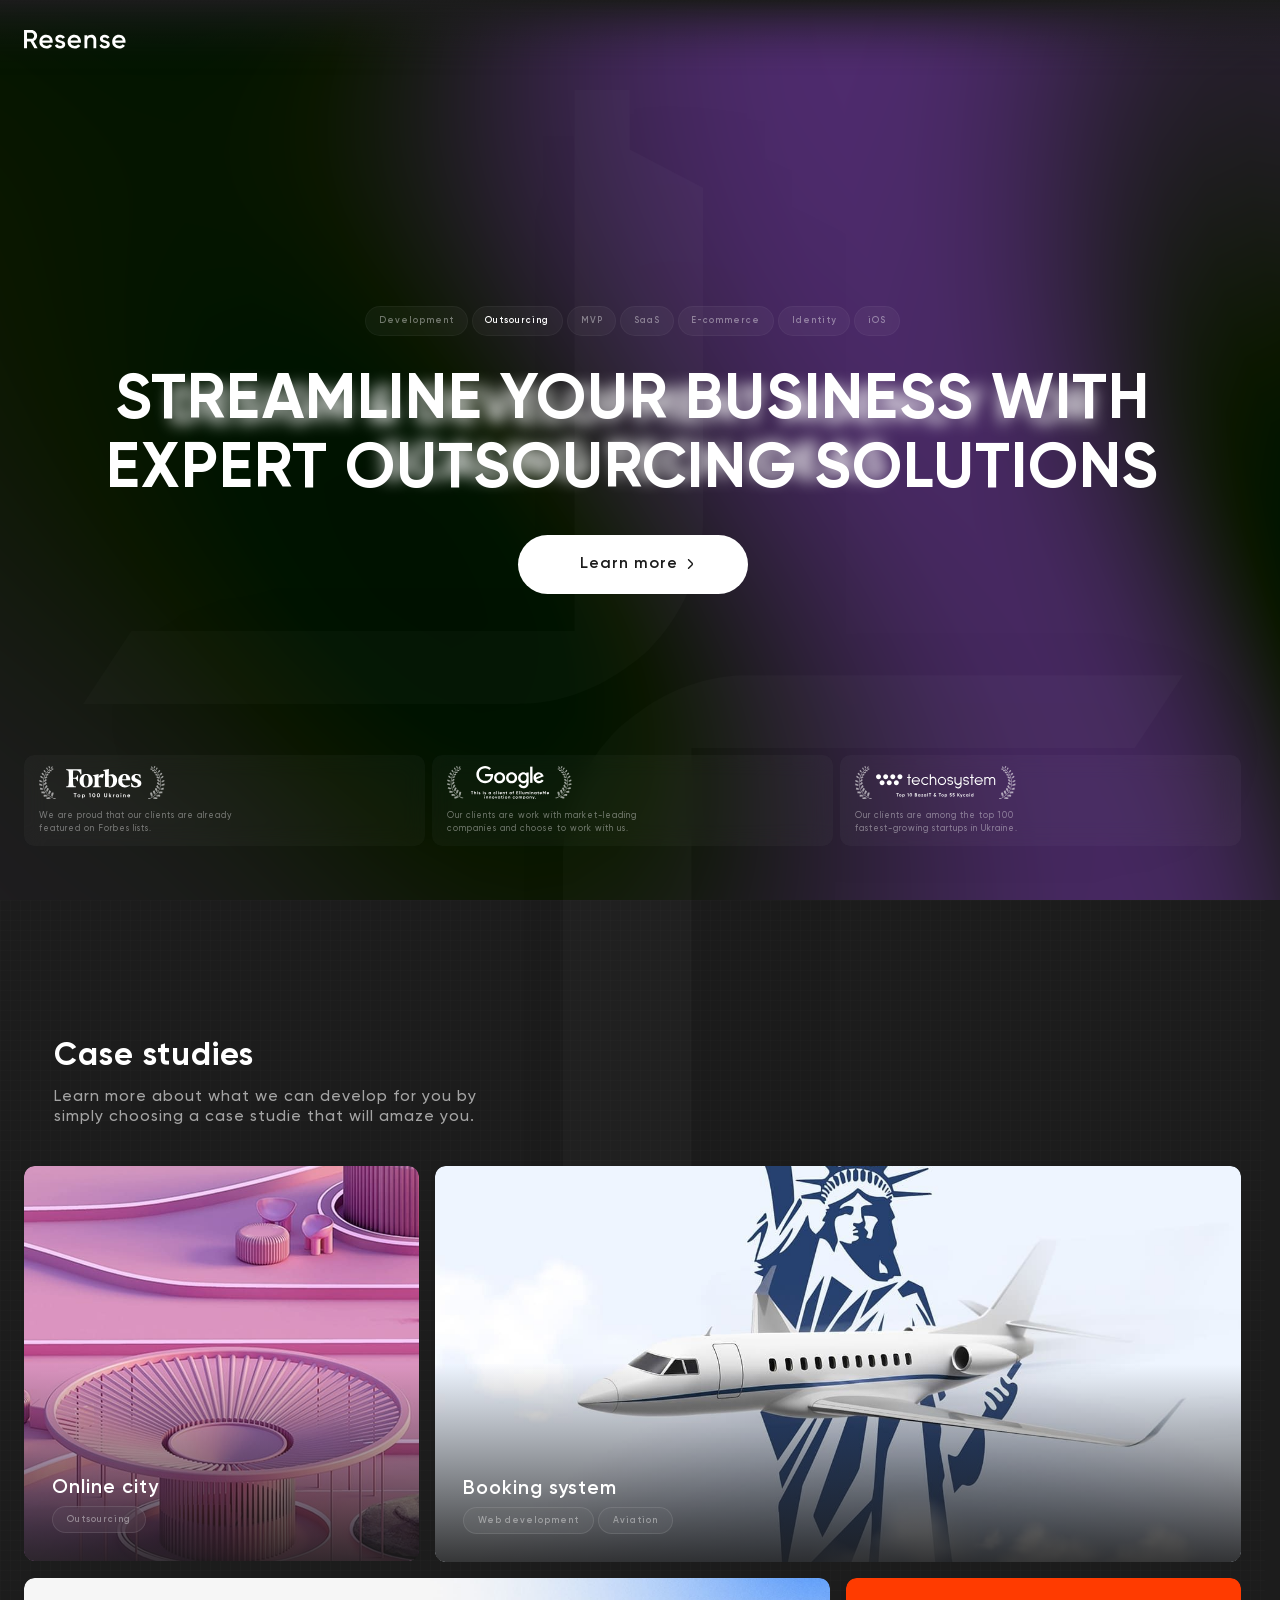
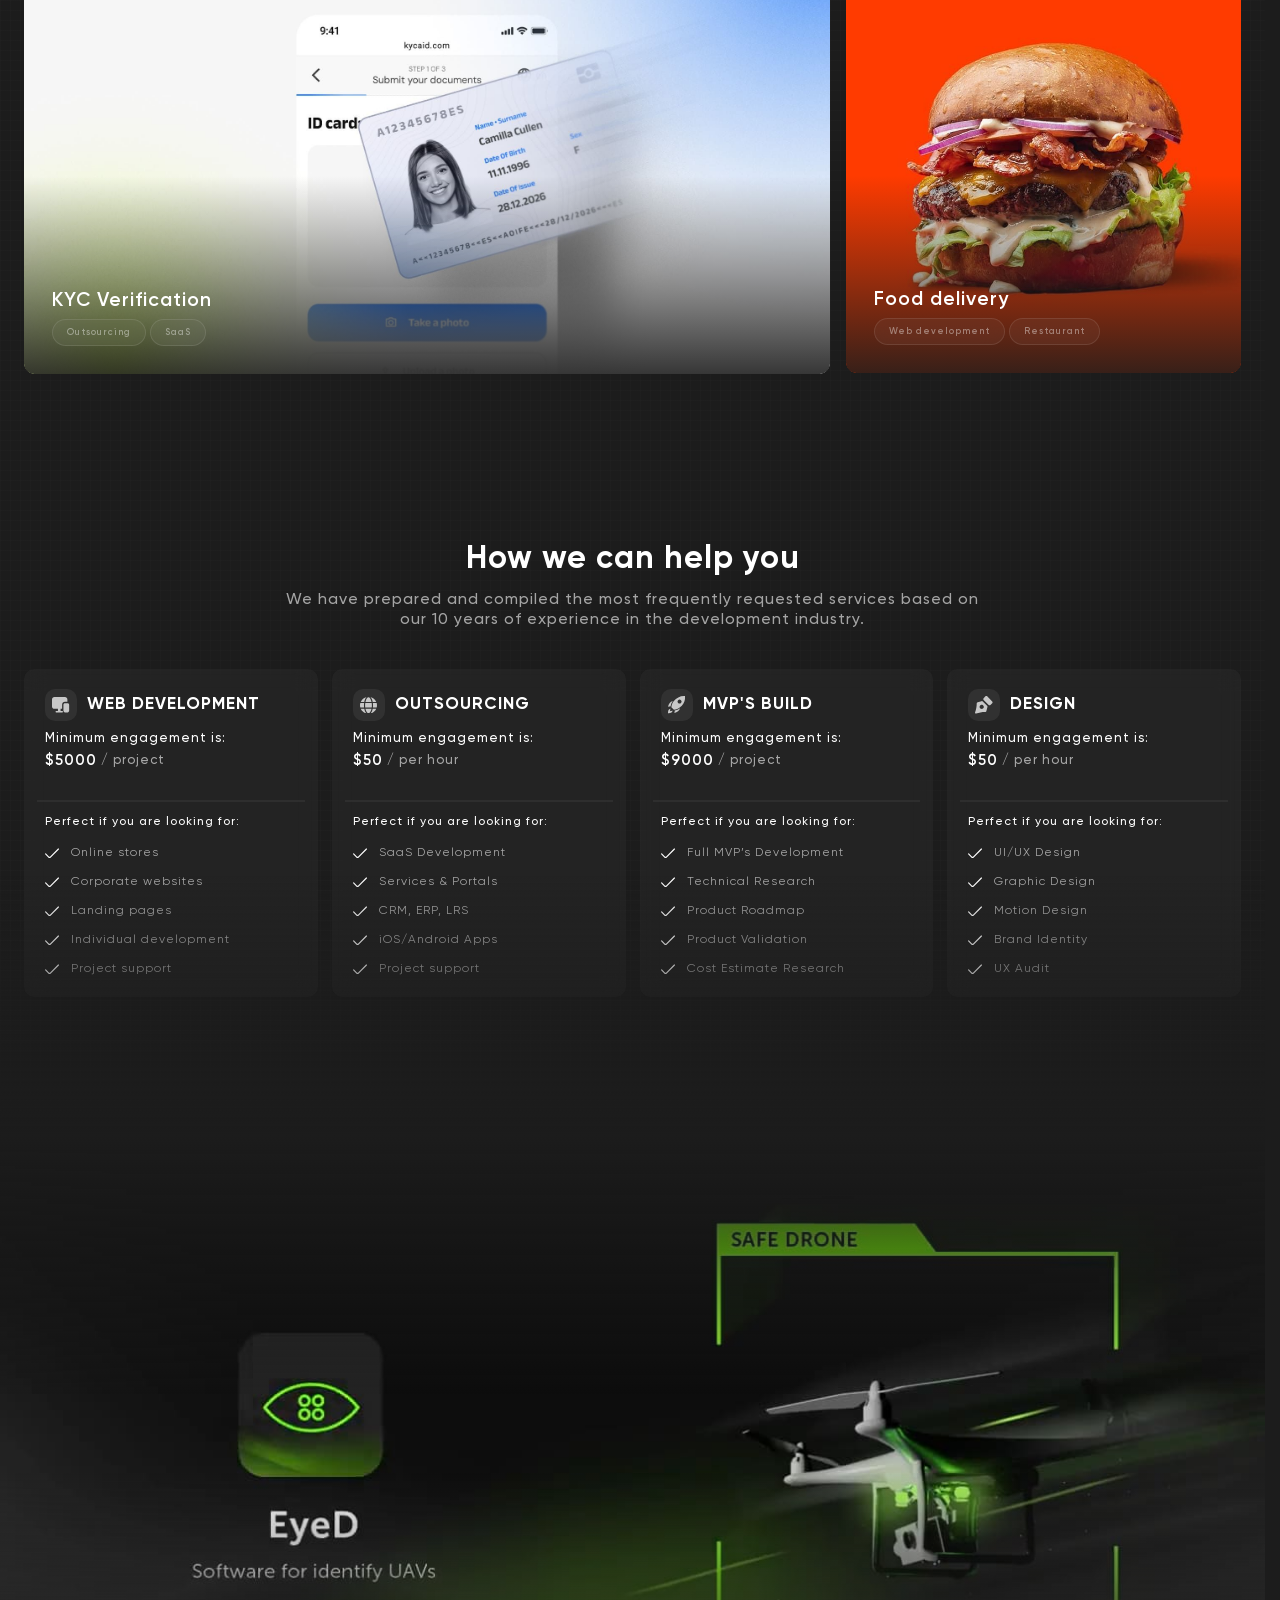
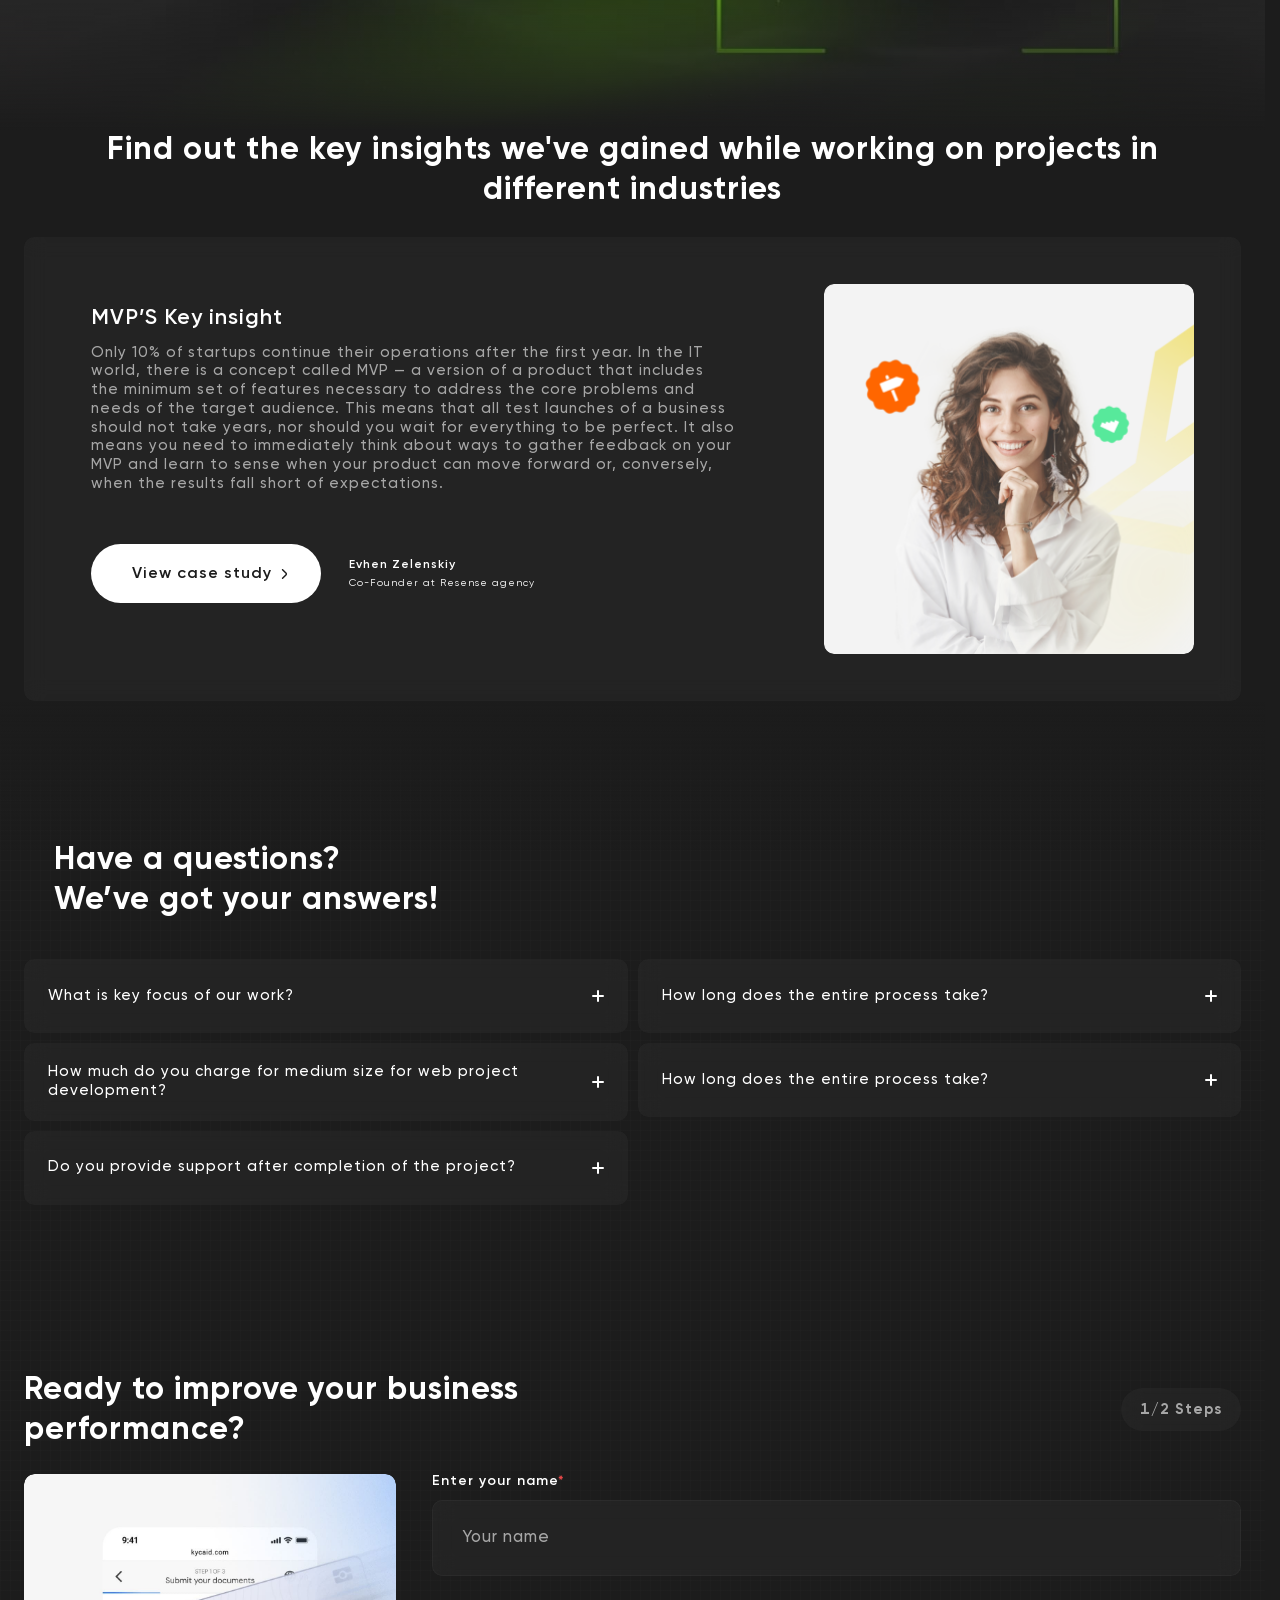
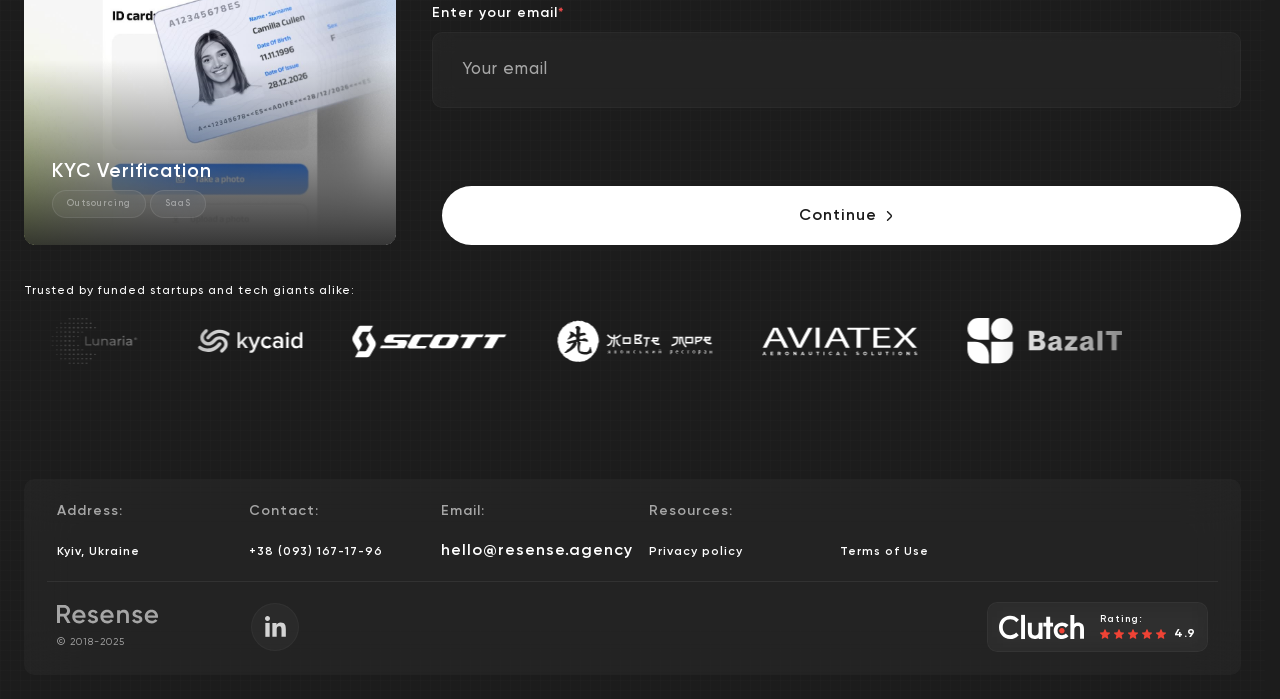
==== index.html @ 27759112 "Updates" ====
<!DOCTYPE html><html  lang="en"><head><meta charset="utf-8">
<meta name="viewport" content="width=device-width, initial-scale=1, maximum-scale=1.0, shrink-to-fit=no">
<title>Empower Your Business with Reliable IT Outsourcing.</title>
<style>*,:after,:before{--tw-border-spacing-x:0;--tw-border-spacing-y:0;--tw-translate-x:0;--tw-translate-y:0;--tw-rotate:0;--tw-skew-x:0;--tw-skew-y:0;--tw-scale-x:1;--tw-scale-y:1;--tw-pan-x: ;--tw-pan-y: ;--tw-pinch-zoom: ;--tw-scroll-snap-strictness:proximity;--tw-gradient-from-position: ;--tw-gradient-via-position: ;--tw-gradient-to-position: ;--tw-ordinal: ;--tw-slashed-zero: ;--tw-numeric-figure: ;--tw-numeric-spacing: ;--tw-numeric-fraction: ;--tw-ring-inset: ;--tw-ring-offset-width:0px;--tw-ring-offset-color:#fff;--tw-ring-color:rgba(59,130,246,.5);--tw-ring-offset-shadow:0 0 #0000;--tw-ring-shadow:0 0 #0000;--tw-shadow:0 0 #0000;--tw-shadow-colored:0 0 #0000;--tw-blur: ;--tw-brightness: ;--tw-contrast: ;--tw-grayscale: ;--tw-hue-rotate: ;--tw-invert: ;--tw-saturate: ;--tw-sepia: ;--tw-drop-shadow: ;--tw-backdrop-blur: ;--tw-backdrop-brightness: ;--tw-backdrop-contrast: ;--tw-backdrop-grayscale: ;--tw-backdrop-hue-rotate: ;--tw-backdrop-invert: ;--tw-backdrop-opacity: ;--tw-backdrop-saturate: ;--tw-backdrop-sepia: ;--tw-contain-size: ;--tw-contain-layout: ;--tw-contain-paint: ;--tw-contain-style: }::backdrop{--tw-border-spacing-x:0;--tw-border-spacing-y:0;--tw-translate-x:0;--tw-translate-y:0;--tw-rotate:0;--tw-skew-x:0;--tw-skew-y:0;--tw-scale-x:1;--tw-scale-y:1;--tw-pan-x: ;--tw-pan-y: ;--tw-pinch-zoom: ;--tw-scroll-snap-strictness:proximity;--tw-gradient-from-position: ;--tw-gradient-via-position: ;--tw-gradient-to-position: ;--tw-ordinal: ;--tw-slashed-zero: ;--tw-numeric-figure: ;--tw-numeric-spacing: ;--tw-numeric-fraction: ;--tw-ring-inset: ;--tw-ring-offset-width:0px;--tw-ring-offset-color:#fff;--tw-ring-color:rgba(59,130,246,.5);--tw-ring-offset-shadow:0 0 #0000;--tw-ring-shadow:0 0 #0000;--tw-shadow:0 0 #0000;--tw-shadow-colored:0 0 #0000;--tw-blur: ;--tw-brightness: ;--tw-contrast: ;--tw-grayscale: ;--tw-hue-rotate: ;--tw-invert: ;--tw-saturate: ;--tw-sepia: ;--tw-drop-shadow: ;--tw-backdrop-blur: ;--tw-backdrop-brightness: ;--tw-backdrop-contrast: ;--tw-backdrop-grayscale: ;--tw-backdrop-hue-rotate: ;--tw-backdrop-invert: ;--tw-backdrop-opacity: ;--tw-backdrop-saturate: ;--tw-backdrop-sepia: ;--tw-contain-size: ;--tw-contain-layout: ;--tw-contain-paint: ;--tw-contain-style: }/*! tailwindcss v3.4.17 | MIT License | https://tailwindcss.com*/*,:after,:before{border:0 solid #e5e7eb}:after,:before{--tw-content:""}:host,html{line-height:1.5;-webkit-text-size-adjust:100%;font-family:ui-sans-serif,system-ui,sans-serif,Apple Color Emoji,Segoe UI Emoji,Segoe UI Symbol,Noto Color Emoji;font-feature-settings:normal;font-variation-settings:normal;-moz-tab-size:4;-o-tab-size:4;tab-size:4;-webkit-tap-highlight-color:transparent}body{line-height:inherit;margin:0}hr{border-top-width:1px;color:inherit;height:0}abbr:where([title]){-webkit-text-decoration:underline dotted;text-decoration:underline dotted}h1,h2,h3,h4,h5,h6{font-size:inherit;font-weight:inherit}a{color:inherit;text-decoration:inherit}b,strong{font-weight:bolder}code,kbd,pre,samp{font-family:ui-monospace,SFMono-Regular,Menlo,Monaco,Consolas,Liberation Mono,Courier New,monospace;font-feature-settings:normal;font-size:1em;font-variation-settings:normal}small{font-size:80%}sub,sup{font-size:75%;line-height:0;position:relative;vertical-align:baseline}sub{bottom:-.25em}sup{top:-.5em}table{border-collapse:collapse;border-color:inherit;text-indent:0}button,input,optgroup,select,textarea{color:inherit;font-family:inherit;font-feature-settings:inherit;font-size:100%;font-variation-settings:inherit;font-weight:inherit;letter-spacing:inherit;line-height:inherit;margin:0;padding:0}button,select{text-transform:none}button,input:where([type=button]),input:where([type=reset]),input:where([type=submit]){-webkit-appearance:button;background-color:transparent;background-image:none}:-moz-focusring{outline:auto}:-moz-ui-invalid{box-shadow:none}progress{vertical-align:baseline}::-webkit-inner-spin-button,::-webkit-outer-spin-button{height:auto}[type=search]{-webkit-appearance:textfield;outline-offset:-2px}::-webkit-search-decoration{-webkit-appearance:none}::-webkit-file-upload-button{-webkit-appearance:button;font:inherit}summary{display:list-item}blockquote,dd,dl,figure,h1,h2,h3,h4,h5,h6,hr,p,pre{margin:0}fieldset{margin:0}fieldset,legend{padding:0}menu,ol,ul{list-style:none;margin:0;padding:0}dialog{padding:0}textarea{resize:vertical}input::-moz-placeholder,textarea::-moz-placeholder{color:#9ca3af;opacity:1}input::placeholder,textarea::placeholder{color:#9ca3af;opacity:1}[role=button],button{cursor:pointer}:disabled{cursor:default}audio,canvas,embed,iframe,img,object,svg,video{display:block;vertical-align:middle}img,video{height:auto;max-width:100%}[hidden]:where(:not([hidden=until-found])){display:none}*,:after,:before{box-sizing:border-box}*{font:inherit;margin:0;padding:0}ol[role=list],ul[role=list]{list-style:none}html{display:flex;scroll-behavior:auto;scrollbar-gutter:stable}body,html{min-height:100%;overflow-x:clip}body{display:flex;flex-direction:column;flex-grow:1;line-height:1.5;text-rendering:optimizeSpeed}a:not([class]){-webkit-text-decoration-skip:ink;display:inline-flex;text-decoration-skip-ink:auto}img,picture,svg{display:block;height:auto;max-width:100%}svg{transition:fill var(--transition),stroke var(--transition)}button{outline:none}@media (prefers-reduced-motion:reduce){html:focus-within{scroll-behavior:auto}*,:after,:before{animation-duration:.01ms!important;animation-iteration-count:1!important;scroll-behavior:auto!important;transition-duration:.01ms!important}}.visible{visibility:visible}.fixed{position:fixed}.absolute{position:absolute}.relative{position:relative}.isolate{isolation:isolate}.col-span-2{grid-column:span 2/span 2}.m-auto{margin:auto}.ml-auto{margin-left:auto}.mr-auto{margin-right:auto}.flex{display:flex}.grid{display:grid}.hidden{display:none}.grow{flex-grow:1}.transform{transform:translate(var(--tw-translate-x),var(--tw-translate-y)) rotate(var(--tw-rotate)) skew(var(--tw-skew-x)) skewY(var(--tw-skew-y)) scaleX(var(--tw-scale-x)) scaleY(var(--tw-scale-y))}.resize{resize:both}.grid-cols-2{grid-template-columns:repeat(2,minmax(0,1fr))}.items-start{align-items:flex-start}.opacity-60{opacity:.6}.blur{--tw-blur:blur(8px)}.blur,.filter{filter:var(--tw-blur) var(--tw-brightness) var(--tw-contrast) var(--tw-grayscale) var(--tw-hue-rotate) var(--tw-invert) var(--tw-saturate) var(--tw-sepia) var(--tw-drop-shadow)}.backdrop-filter{-webkit-backdrop-filter:var(--tw-backdrop-blur) var(--tw-backdrop-brightness) var(--tw-backdrop-contrast) var(--tw-backdrop-grayscale) var(--tw-backdrop-hue-rotate) var(--tw-backdrop-invert) var(--tw-backdrop-opacity) var(--tw-backdrop-saturate) var(--tw-backdrop-sepia);backdrop-filter:var(--tw-backdrop-blur) var(--tw-backdrop-brightness) var(--tw-backdrop-contrast) var(--tw-backdrop-grayscale) var(--tw-backdrop-hue-rotate) var(--tw-backdrop-invert) var(--tw-backdrop-opacity) var(--tw-backdrop-saturate) var(--tw-backdrop-sepia)}.transition{transition-duration:.15s;transition-property:color,background-color,border-color,text-decoration-color,fill,stroke,opacity,box-shadow,transform,filter,-webkit-backdrop-filter;transition-property:color,background-color,border-color,text-decoration-color,fill,stroke,opacity,box-shadow,transform,filter,backdrop-filter;transition-property:color,background-color,border-color,text-decoration-color,fill,stroke,opacity,box-shadow,transform,filter,backdrop-filter,-webkit-backdrop-filter;transition-timing-function:cubic-bezier(.4,0,.2,1)}@media (min-width:1024px){.lg\:order-1{order:1}.lg\:order-2{order:2}.lg\:order-3{order:3}.lg\:order-4{order:4}.lg\:order-5{order:5}.lg\:col-auto{grid-column:auto}.lg\:col-span-4{grid-column:span 4/span 4}.lg\:ml-auto{margin-left:auto}.lg\:mr-auto{margin-right:auto}.lg\:hidden{display:none}}</style>
<style>@font-face{font-family:swiper-icons;font-style:normal;font-weight:400;src:url(data:application/font-woff;charset=utf-8;base64,\ [base64]//wADZ2x5ZgAAAywAAADMAAAD2MHtryVoZWFkAAABbAAAADAAAAA2E2+eoWhoZWEAAAGcAAAAHwAAACQC9gDzaG10eAAAAigAAAAZAAAArgJkABFsb2NhAAAC0AAAAFoAAABaFQAUGG1heHAAAAG8AAAAHwAAACAAcABAbmFtZQAAA/gAAAE5AAACXvFdBwlwb3N0AAAFNAAAAGIAAACE5s74hXjaY2BkYGAAYpf5Hu/j+W2+MnAzMYDAzaX6QjD6/4//Bxj5GA8AuRwMYGkAPywL13jaY2BkYGA88P8Agx4j+/8fQDYfA1AEBWgDAIB2BOoAeNpjYGRgYNBh4GdgYgABEMnIABJzYNADCQAACWgAsQB42mNgYfzCOIGBlYGB0YcxjYGBwR1Kf2WQZGhhYGBiYGVmgAFGBiQQkOaawtDAoMBQxXjg/wEGPcYDDA4wNUA2CCgwsAAAO4EL6gAAeNpj2M0gyAACqxgGNWBkZ2D4/wMA+xkDdgAAAHjaY2BgYGaAYBkGRgYQiAHyGMF8FgYHIM3DwMHABGQrMOgyWDLEM1T9/w8UBfEMgLzE////P/5//f/V/xv+r4eaAAeMbAxwIUYmIMHEgKYAYjUcsDAwsLKxc3BycfPw8jEQA/[base64]/uznmfPFBNODM2K7MTQ45YEAZqGP81AmGGcF3iPqOop0r1SPTaTbVkfUe4HXj97wYE+yNwWYxwWu4v1ugWHgo3S1XdZEVqWM7ET0cfnLGxWfkgR42o2PvWrDMBSFj/IHLaF0zKjRgdiVMwScNRAoWUoH78Y2icB/yIY09An6AH2Bdu/UB+yxopYshQiEvnvu0dURgDt8QeC8PDw7Fpji3fEA4z/PEJ6YOB5hKh4dj3EvXhxPqH/SKUY3rJ7srZ4FZnh1PMAtPhwP6fl2PMJMPDgeQ4rY8YT6Gzao0eAEA409DuggmTnFnOcSCiEiLMgxCiTI6Cq5DZUd3Qmp10vO0LaLTd2cjN4fOumlc7lUYbSQcZFkutRG7g6JKZKy0RmdLY680CDnEJ+UMkpFFe1RN7nxdVpXrC4aTtnaurOnYercZg2YVmLN/d/gczfEimrE/fs/bOuq29Zmn8tloORaXgZgGa78yO9/cnXm2BpaGvq25Dv9S4E9+5SIc9PqupJKhYFSSl47+Qcr1mYNAAAAeNptw0cKwkAAAMDZJA8Q7OUJvkLsPfZ6zFVERPy8qHh2YER+3i/BP83vIBLLySsoKimrqKqpa2hp6+jq6RsYGhmbmJqZSy0sraxtbO3sHRydnEMU4uR6yx7JJXveP7WrDycAAAAAAAH//wACeNpjYGRgYOABYhkgZgJCZgZNBkYGLQZtIJsFLMYAAAw3ALgAeNolizEKgDAQBCchRbC2sFER0YD6qVQiBCv/H9ezGI6Z5XBAw8CBK/m5iQQVauVbXLnOrMZv2oLdKFa8Pjuru2hJzGabmOSLzNMzvutpB3N42mNgZGBg4GKQYzBhYMxJLMlj4GBgAYow/P/PAJJhLM6sSoWKfWCAAwDAjgbRAAB42mNgYGBkAIIbCZo5IPrmUn0hGA0AO8EFTQAA)}:root{--swiper-theme-color:#007aff}:host{display:block;margin-left:auto;margin-right:auto;position:relative;z-index:1}.swiper{display:block;list-style:none;margin-left:auto;margin-right:auto;overflow:hidden;padding:0;position:relative;z-index:1}.swiper-vertical>.swiper-wrapper{flex-direction:column}.swiper-wrapper{box-sizing:content-box;display:flex;height:100%;position:relative;transition-property:transform;transition-timing-function:var(--swiper-wrapper-transition-timing-function,initial);width:100%;z-index:1}.swiper-android .swiper-slide,.swiper-ios .swiper-slide,.swiper-wrapper{transform:translateZ(0)}.swiper-horizontal{touch-action:pan-y}.swiper-vertical{touch-action:pan-x}.swiper-slide{display:block;flex-shrink:0;height:100%;position:relative;transition-property:transform;width:100%}.swiper-slide-invisible-blank{visibility:hidden}.swiper-autoheight,.swiper-autoheight .swiper-slide{height:auto}.swiper-autoheight .swiper-wrapper{align-items:flex-start;transition-property:transform,height}.swiper-backface-hidden .swiper-slide{backface-visibility:hidden;transform:translateZ(0)}.swiper-3d.swiper-css-mode .swiper-wrapper{perspective:1200px}.swiper-3d .swiper-wrapper{transform-style:preserve-3d}.swiper-3d{perspective:1200px}.swiper-3d .swiper-cube-shadow,.swiper-3d .swiper-slide{transform-style:preserve-3d}.swiper-css-mode>.swiper-wrapper{overflow:auto;scrollbar-width:none;-ms-overflow-style:none}.swiper-css-mode>.swiper-wrapper::-webkit-scrollbar{display:none}.swiper-css-mode>.swiper-wrapper>.swiper-slide{scroll-snap-align:start start}.swiper-css-mode.swiper-horizontal>.swiper-wrapper{scroll-snap-type:x mandatory}.swiper-css-mode.swiper-vertical>.swiper-wrapper{scroll-snap-type:y mandatory}.swiper-css-mode.swiper-free-mode>.swiper-wrapper{scroll-snap-type:none}.swiper-css-mode.swiper-free-mode>.swiper-wrapper>.swiper-slide{scroll-snap-align:none}.swiper-css-mode.swiper-centered>.swiper-wrapper:before{content:"";flex-shrink:0;order:9999}.swiper-css-mode.swiper-centered>.swiper-wrapper>.swiper-slide{scroll-snap-align:center center;scroll-snap-stop:always}.swiper-css-mode.swiper-centered.swiper-horizontal>.swiper-wrapper>.swiper-slide:first-child{margin-inline-start:var(--swiper-centered-offset-before)}.swiper-css-mode.swiper-centered.swiper-horizontal>.swiper-wrapper:before{height:100%;min-height:1px;width:var(--swiper-centered-offset-after)}.swiper-css-mode.swiper-centered.swiper-vertical>.swiper-wrapper>.swiper-slide:first-child{margin-block-start:var(--swiper-centered-offset-before)}.swiper-css-mode.swiper-centered.swiper-vertical>.swiper-wrapper:before{height:var(--swiper-centered-offset-after);min-width:1px;width:100%}.swiper-3d .swiper-slide-shadow,.swiper-3d .swiper-slide-shadow-bottom,.swiper-3d .swiper-slide-shadow-left,.swiper-3d .swiper-slide-shadow-right,.swiper-3d .swiper-slide-shadow-top{height:100%;left:0;pointer-events:none;position:absolute;top:0;width:100%;z-index:10}.swiper-3d .swiper-slide-shadow{background:#00000026}.swiper-3d .swiper-slide-shadow-left{background-image:linear-gradient(270deg,rgba(0,0,0,.5),transparent)}.swiper-3d .swiper-slide-shadow-right{background-image:linear-gradient(90deg,rgba(0,0,0,.5),transparent)}.swiper-3d .swiper-slide-shadow-top{background-image:linear-gradient(0deg,rgba(0,0,0,.5),transparent)}.swiper-3d .swiper-slide-shadow-bottom{background-image:linear-gradient(180deg,rgba(0,0,0,.5),transparent)}.swiper-lazy-preloader{border:4px solid var(--swiper-preloader-color,var(--swiper-theme-color));border-radius:50%;border-top:4px solid transparent;box-sizing:border-box;height:42px;left:50%;margin-left:-21px;margin-top:-21px;position:absolute;top:50%;transform-origin:50%;width:42px;z-index:10}.swiper-watch-progress .swiper-slide-visible .swiper-lazy-preloader,.swiper:not(.swiper-watch-progress) .swiper-lazy-preloader{animation:swiper-preloader-spin 1s linear infinite}.swiper-lazy-preloader-white{--swiper-preloader-color:#fff}.swiper-lazy-preloader-black{--swiper-preloader-color:#000}@keyframes swiper-preloader-spin{0%{transform:rotate(0)}to{transform:rotate(1turn)}}@font-face{font-display:swap;font-family:Gilroy;font-weight:400;src:url(/fonts/Gilroy-Regular.woff2) format("woff2")}@font-face{font-display:swap;font-family:Gilroy;font-weight:500;src:url(/fonts/Gilroy-Medium.woff2) format("woff2")}@font-face{font-display:swap;font-family:Gilroy;font-weight:600;src:url(/fonts/Gilroy-SemiBold.woff2) format("woff2")}@font-face{font-display:swap;font-family:Gilroy;font-weight:700;src:url(/fonts/Gilroy-Bold.woff2) format("woff2")}*,:after,:before{box-sizing:border-box}*{font:inherit;margin:0;padding:0}ol,ul{list-style:none}html{display:flex;overflow-x:clip;scroll-behavior:auto}body,html{min-height:100%}body{flex-grow:1;line-height:1.5;text-rendering:optimizeSpeed}a:not([class]){-webkit-text-decoration-skip:ink;text-decoration-skip-ink:auto}img,picture,svg{display:block;height:auto;max-width:100%}svg{transition:fill 404ms var(--transition),stroke 404ms var(--transition)}button,input,optgroup,select,textarea{-webkit-appearance:button;background-color:transparent;background-image:none;border:none;color:inherit;font-family:inherit;font-size:100%;font-weight:inherit;line-height:inherit;margin:0;outline:none;padding:0}@media (prefers-reduced-motion:reduce){html:focus-within{scroll-behavior:auto}*,:after,:before{animation-duration:.01ms!important;animation-iteration-count:1!important;scroll-behavior:auto!important;transition-duration:.01ms!important}}.h2{font-size:34px;font-weight:700;letter-spacing:1px}@media (max-width: 1440px){.h2{font-size:calc(17.77465px + 1.12676vw)}}.paragraph{color:hsl(from var(--clr-white) h s l/.6);font-size:16px;font-weight:500;letter-spacing:1px}@media (max-width: 1440px){.paragraph{font-size:calc(14.64789px + .0939vw)}}.paragraph a{color:hsl(from var(--clr-white) h s l/1);text-decoration:underline}:root{--family:"Gilroy",sans-serif;--header-height:70px;--page-space:24px;--transition:.3s ease-in-out;--clr-white:#fff;--clr-black:#000;--clr-codGray:#1c1c1c;--clr-tundora:#454545;--clr-silverChalice:#a8a8a8;--clr-alto:#d9d9d9;--clr-eminence:#5f2f7f;--clr-mineShaft:#242424;--clr-mineShaftTwo:#2e2e2e;--clr-red:#e54848}@media (min-width:1024px){:root{--header-height:80px}}@media (min-width:1440px){:root{--header-height:120px;--page-space:88px}}body{background-color:var(--clr-codGray);background-image:linear-gradient(hsla(0,0%,100%,.01) 1px,transparent 0),linear-gradient(90deg,hsla(0,0%,100%,.01) 1px,transparent 0);background-size:10px 10px;color:var(--clr-white);font-family:var(--family),sans-serif;letter-spacing:1px;line-height:1.25;overflow-x:clip}body [id=__nuxt]{display:flex;flex-direction:column;flex-grow:1}body main{display:grid;grid-template-columns:repeat(1,minmax(0,1fr))}.page-layout{display:grid;flex-grow:1;grid-template-rows:1fr auto}.page-layout .main-content{padding-top:var(--header-height)}.page-layout .main-content__wrapper{position:relative}.page-layout .main-content__wrapper>*+*{padding-top:170px}@media (max-width: 1440px){.page-layout .main-content__wrapper>*+*{padding-top:calc(75.35211px + 6.57277vw)}}.page-layout .main-content__wrapper.has-bg{background-color:var(--clr-codGray)}.page-layout .main-content__wrapper.has-bg:before{background-color:var(--clr-codGray);bottom:calc(100% - 1px);content:"";height:calc(var(--header-height) + 2px);inset-inline:0;position:absolute}.page-layout .main-content>section{padding-top:12px;position:relative}@media (min-width:768px){.page-layout .main-content>section{padding-top:140px}}@media (min-width:768px) and (max-width: 1440px){.page-layout .main-content>section{padding-top:calc(85.91549px + 3.75587vw)}}.page-layout .main-content>section:after{background:linear-gradient(180deg,var(--clr-codGray) 10%,transparent 100%);content:"";height:100%;left:0;position:absolute;top:0;width:100%;z-index:-1}.container{--w-container:1440px;align-content:flex-start;display:grid;padding-inline:var(--page-space)}@media (min-width:1440px){.container{padding-inline:calc(50vw - var(--w-container)/2 + var(--page-space));width:100%}.container--small{padding-inline:calc(50vw - var(--w-container)/2 + 120px)}.container--tiny{padding-inline:calc(50vw - var(--w-container)/2 + 160px)}}.img-cover,.img-cover img{-o-object-fit:cover;object-fit:cover}.img-contain,.img-cover,.img-cover img{height:100%;-o-object-position:center;object-position:center;width:100%}.img-center,.img-contain{-o-object-fit:contain;object-fit:contain}.img-center{margin-inline:auto;max-height:100%;max-width:100%;-o-object-position:center;object-position:center}*,a,body,button,li,nav,ul{cursor:url([data-uri]) 0 0,auto!important}.logo{aspect-ratio:88/16;position:relative;width:104px}@media (max-width: 1440px){.logo{width:calc(82.3662px + 1.50235vw)}}.logo__short{aspect-ratio:1;filter:blur(10px);height:230%;left:-100%;opacity:0;position:absolute;rotate:0;top:-45%}.btn{--btn-clr:var(--clr-codGray);--btn-bg:var(--clr-white);--btn-bg-hover:var(--clr-alto);align-items:center;background-color:var(--btn-bg);border-radius:100px;color:var(--btn-clr);display:flex;font-size:13px;font-weight:600;gap:4px;justify-content:center;line-height:1;padding-block:14px;padding-left:30px;padding-right:15px;text-align:left;transition:background-color var(--transition)}.btn svg{aspect-ratio:1;flex:none;margin-left:0;transition:margin-left var(--transition);width:18px}@media (hover:hover){.btn{cursor:pointer}.btn:hover{background-color:var(--btn-bg-hover)}.btn:hover svg{margin-left:20px}}.btn--big{font-size:16px;min-width:230px;padding-block:17px;padding-block:21px}@media (max-width: 1440px){.btn--big{padding-block:calc(16.94366px + .28169vw)}}.btn--border{--btn-clr:var(--clr-white);--btn-bg:transparent;--btn-bg-hover:transparent;box-shadow:inset 0 0 0 1px hsl(from var(--clr-white) h s l/.1)}.btn--pulse{animation:pulse 1.3s cubic-bezier(.16,0,0,1) infinite;box-shadow:0 0 hsl(from var(--clr-white) h s l/.3)}@keyframes pulse{70%{box-shadow:0 0 0 30px hsl(from var(--clr-white) h s l/0)}to{box-shadow:0 0 hsl(from var(--clr-white) h s l/0)}}.btn-slider{--btn-slider-font-size:9px;-webkit-backdrop-filter:blur(11px);backdrop-filter:blur(11px);background-color:hsl(from var(--clr-white) h s l/.04);border-radius:100px;box-shadow:inset 0 0 0 1px hsl(from var(--clr-white) h s l/.04);color:hsl(from var(--clr-white) h s l/.4);display:inline-flex;flex:none;font-size:var(--btn-slider-font-size);font-weight:600;justify-content:center;letter-spacing:1px;line-height:1.1;overflow:hidden;padding-block:10px;position:relative;text-align:center;transition:background-color var(--transition),color var(--transition),box-shadow var(--transition);white-space:nowrap}@media (max-width: 1440px){.btn-slider{padding-block:calc(7.29577px + .18779vw)}}.btn-slider{padding-inline:14px}@media (max-width: 1440px){.btn-slider{padding-inline:calc(11.29577px + .18779vw)}}.btn-slider:after{background:hsl(from var(--clr-white) h s l/.12);content:"";top:0;right:0;bottom:0;left:0;opacity:0;position:absolute;transition:width .1s linear;width:0;z-index:-1}@media (hover:hover){.btn-slider{cursor:pointer}.btn-slider:hover{background-color:hsl(from var(--clr-white) h s l/.12);box-shadow:inset 0 0 0 1px hsl(from var(--clr-white) h s l/.2);color:hsl(from var(--clr-white) h s l/1)}}.btn-slider.swiper-pagination-bullet-active,.btn-slider[part=bullet-active]{color:hsl(from var(--clr-white) h s l/1)}.btn-slider.swiper-pagination-bullet-active:after,.btn-slider[part=bullet-active]:after{opacity:1;width:var(--pagination-progress)}.btn-swiper{--btn-swiper-width:46px;aspect-ratio:1;background-color:hsl(from var(--clr-mineShaft) h s l/.3);border-radius:50%;box-shadow:inset 0 0 0 1px hsl(from var(--clr-white) h s l/.04);color:hsl(from var(--clr-white) h s l/.6);display:grid;flex:none;place-items:center;transition:box-shadow var(--transition),color var(--transition);width:var(--btn-swiper-width)}.btn-swiper svg{aspect-ratio:1;width:22px}.btn-swiper[disabled]{cursor:not-allowed;opacity:.4}@media (hover:hover){.btn-swiper:not([disabled]):hover{box-shadow:inset 0 0 0 1px hsl(from var(--clr-white) h s l/.1);color:hsl(from var(--clr-white) h s l/1)}}.btn-swiper--big{--btn-swiper-width:60px}.link,a{--link-color:var(--clr-mine-shaft);color:var(--link-color);display:inline-flex;text-decoration:none}@media (hover:hover){.link:not([class]),a:not([class]){transition:opacity var(--transition),color var(--transition)}.link:not([class]):hover,a:not([class]):hover{opacity:.7}}.link{font-weight:600}@media (hover:hover){.link{transition:opacity var(--transition),color var(--transition)}.link:hover{opacity:.7}}.tag-item{-webkit-backdrop-filter:blur(11px);backdrop-filter:blur(11px);background:hsl(from var(--clr-white) h s l/.04);border:1px solid hsl(from var(--clr-white) h s l/.1);border-radius:30px;color:hsl(from var(--clr-white) h s l/.4);font-size:9px;font-weight:600;padding:7px 14px}.tag-item--small{font-size:7px;padding:2px 6px}input[type=email],input[type=text]{-webkit-backdrop-filter:blur(11px);backdrop-filter:blur(11px);background:hsl(from var(--clr-white) h s l/.03);border:1px solid hsl(from var(--clr-white) h s l/.03);border-radius:10px;font-size:17px;font-weight:500;line-height:1;padding:27px 30px;transition:border-color var(--transition);width:100%}@media (max-width: 1440px){input[type=email],input[type=text]{font-size:calc(14.29577px + .18779vw)}}input[type=email],input[type=text]{padding-block:27px}@media (max-width: 1440px){input[type=email],input[type=text]{padding-block:calc(22.94366px + .28169vw)}}input[type=email],input[type=text]{padding-inline:30px}@media (max-width: 1440px){input[type=email],input[type=text]{padding-inline:calc(23.23944px + .46948vw)}}input[type=email]::-moz-placeholder,input[type=text]::-moz-placeholder{color:hsl(from var(--clr-white) h s l/.6)}input[type=email]::placeholder,input[type=text]::placeholder{color:hsl(from var(--clr-white) h s l/.6)}input[type=email]:hover,input[type=text]:hover{border:1px solid hsl(from var(--clr-white) h s l/.1)}input[type=email]:focus,input[type=text]:focus{border:1px solid hsl(from var(--clr-white) h s l/.3)}input[type=email].input-error,input[type=text].input-error{border:1px solid hsl(from var(--clr-red) h s l/1)}.scrollbar{--hiddenTrackColor:var(--clr-tundora);--colorThumb:var(--clr-white)}.scrollbar ::-webkit-scrollbar-track{background-color:transparent;border-radius:10px;-webkit-box-shadow:inset 0 0 0 3px var(--hiddenTrackColor),inset 0 0 0 5px var(--colorThumb);margin-bottom:7px}.scrollbar ::-webkit-scrollbar{background-color:transparent;width:4px}.scrollbar ::-webkit-scrollbar-thumb{background-color:var(--colorThumb);border-radius:10px}.hide-scrollbar{-ms-overflow-style:none;scrollbar-width:none}.hide-scrollbar::-webkit-scrollbar{display:none}.form-group{display:flex;flex-direction:column;gap:12px;position:relative}.form-group .label{font-size:14px;font-weight:600;line-height:1}.form-group:has([required]) .label{position:relative}.form-group:has([required]) .label:after{color:var(--clr-red);content:"*"}.form-group [role=alert]{color:var(--clr-red);font-size:14px;left:0;position:absolute;top:calc(100% + 4px)}.pagination--default{align-items:center;background-color:hsl(from var(--clr-white) h s l/.04);border-radius:50px;box-shadow:inset 0 0 0 1px hsl(from var(--clr-white) h s l/.04);display:flex;gap:10px;padding:10px 15px}.pagination .swiper-pagination-bullet:not(.btn-slider){aspect-ratio:1;background-color:hsl(from var(--clr-white) h s l/.3);border-radius:50%;width:5px}.pagination .swiper-pagination-bullet:not(.btn-slider).swiper-pagination-bullet-active{background-color:hsl(from var(--clr-white) h s l/1)}.item-row{-webkit-backdrop-filter:blur(22px);backdrop-filter:blur(22px);background-color:#ffffff08;border-radius:10px;-moz-column-gap:60px;column-gap:60px;display:flex;flex-direction:column;padding:22px;row-gap:10px}@media (max-width: 1440px){.item-row{-moz-column-gap:calc(5.91549px + 3.75587vw);column-gap:calc(5.91549px + 3.75587vw)}}.item-row{padding-block:40px}@media (max-width: 1440px){.item-row{padding-block:calc(15.66197px + 1.69014vw)}}.item-row{padding-inline:50px}@media (max-width: 1440px){.item-row{padding-inline:calc(12.14085px + 2.62911vw)}}@media (min-width:1024px){.item-row{align-items:center;display:grid;grid-template-columns:2fr 4fr}.item-row__description,.item-row__title{align-items:center;display:flex;min-height:2lh}}.item-row__title{font-size:22px;font-weight:600;line-height:1}@media (max-width: 1440px){.item-row__title{font-size:calc(16.59155px + .37559vw)}}.item-row__description{font-size:16px;font-weight:500;opacity:.6}@media (max-width: 1440px){.item-row__description{font-size:calc(11.94366px + .28169vw)}}.slide-banner{font-size:70px;font-weight:700;letter-spacing:1px;line-height:1.1;text-align:center;text-transform:uppercase}@media (max-width: 1440px){.slide-banner{font-size:calc(9.15493px + 4.22535vw)}}.slider-wrapper{display:grid;grid-template-columns:repeat(1,minmax(0,1fr));grid-template-rows:1fr auto auto 1fr auto;margin-inline:auto;max-width:calc(1200px + var(--page-space)*2);padding-inline:var(--page-space);width:100%}@media (min-width:1024px){.slider-wrapper{grid-template-rows:none}}.slider-wrapper .swiper{display:grid;grid-row:2;grid-template-columns:repeat(1,minmax(0,1fr))}@media (min-width:1024px){.slider-wrapper .swiper{grid-row:initial}}.slider-wrapper .swiper-slide .slide-banner__content{filter:blur(10px);opacity:0;scale:.8;transition:filter .45s linear,scale .45s linear,opacity .45s linear}.slider-wrapper .swiper-slide.swiper-slide-active .slide-banner__content{filter:blur(0);opacity:1;scale:1;transition-delay:.55s}.slider-wrapper .pagination{align-items:center;align-self:center;display:flex;gap:4px;grid-row:5;margin-bottom:30px;margin-inline:calc(var(--page-space)*-1);-webkit-mask:linear-gradient(90deg,transparent,#fff 5%,#fff 95%,transparent);mask:linear-gradient(90deg,transparent,#fff 5%,#fff 95%,transparent);overflow-x:scroll;overflow-y:hidden;padding-inline:var(--page-space);scroll-padding-left:var(--page-space);scroll-snap-type:x mandatory;scrollbar-width:none;width:calc(100% + var(--page-space)*2)}@media (min-width:1024px){.slider-wrapper .pagination{grid-row:initial;justify-content:center}}.slider-wrapper__action{align-items:center;display:flex;flex-direction:column;grid-row:3;margin-top:30px}@media (min-width:1024px){.slider-wrapper__action{grid-row:initial}}.section{display:grid;gap:40px}@media (max-width: 1440px){.section{gap:calc(26.47887px + .93897vw)}}.section-header{display:flex;flex-direction:column;gap:10px}@media (min-width:1024px){.section-header:not(.section-header--middle)>*{max-width:65%}}.section-header--space{text-align:center}@media (min-width:1024px){.section-header--space{padding-inline:32px;text-align:left}}.section-header--middle{margin-inline:auto;max-width:620px;text-align:center;width:100%}@media (min-width:1024px){.section-header--center{align-items:center;text-align:center}}.section-grid{display:grid;gap:12px;grid-template-columns:repeat(1,1fr)}@media (max-width: 1440px){.section-grid{gap:calc(3.88732px + .56338vw)}}@media (min-width:1024px){.section-grid--3{grid-template-columns:repeat(3,1fr)}}.section-grid--3>*{aspect-ratio:1;border-radius:10px;overflow:hidden}@media (min-width:1024px){.section-grid--3>*{aspect-ratio:396/694}}.section-grid--3>:has(.stop-motion){align-items:center;background-color:#020204;display:flex;flex-direction:column;justify-content:center}.section-grid--3>:has(.stop-motion) img{max-height:75%;max-width:80%;-o-object-fit:contain;object-fit:contain}@media (min-width:1024px){.section-grid--2{grid-template-columns:repeat(2,1fr)}}.section-grid--2>*{aspect-ratio:1;border-radius:10px;overflow:hidden}@media (min-width:1024px){.section-grid--gallery{grid-template-columns:repeat(12,1fr)}}.section-grid--gallery>*{aspect-ratio:1;border-radius:10px;overflow:hidden;position:relative}.section-grid--gallery>.white{background-color:#f4f0e6}.section-grid--gallery>.white>img{scale:1.4}.section-grid--gallery>.red{background-color:#ff3b00}@media (min-width:1024px){.section-grid--gallery>*{aspect-ratio:auto;grid-column:span 3}.section-grid--gallery>.full{aspect-ratio:854/592;grid-column:span 9}}.section-grid--gallery>.full img{margin:auto}.section-grid--gallery>* img{top:0;right:0;bottom:0;left:0;position:absolute}.section-grid--cards{gap:10px;grid-template-columns:repeat(3,1fr)}@media (max-width: 1440px){.section-grid--cards{gap:calc(12.70423px - .18779vw)}}.section-grid--cards[data-card-count]{grid-template-columns:repeat(24,1fr)}.section-grid--cards[data-card-count="5"]>*{--card-space:30px;grid-column:span 8}.section-grid--cards[data-card-count="4"]>*,.section-grid--cards[data-card-count="5"]>:first-child,.section-grid--cards[data-card-count="5"]>:nth-child(2){--card-space:70px;grid-column:span 12}.section-grid--cards[data-card-count="3"]>*{--card-space:30px;grid-column:span 12}.section-grid--cards[data-card-count="3"]>:first-child{--card-space:70px;grid-column:1/-1}.section-grid--cards[data-card-count="3"]>:nth-child(2){grid-column:span 14}.section-grid--cards[data-card-count="3"]>:nth-child(3){grid-column:span 10}.section-awards{gap:7px;grid-template-columns:repeat(2,1fr)}@media (max-width: 1440px){.section-awards{gap:calc(4.29577px + .18779vw)}}@media (min-width:768px){.section-awards{grid-template-columns:repeat(3,1fr)}}.section-samples{margin-bottom:180px}@media (max-width: 1440px){.section-samples{margin-bottom:calc(44.78873px + 9.38967vw)}}.section-samples{gap:40px}@media (max-width: 1440px){.section-samples{gap:calc(26.47887px + .93897vw)}}.section-samples__header{display:flex;flex-direction:column;gap:12px;max-width:470px}@media (max-width: 1440px){.section-samples__header{gap:calc(6.59155px + .37559vw)}}@media (min-width:1024px){.section-samples__header{margin-inline:30px}}.section-samples__item,.section-samples__items{display:grid;gap:16px}@media (min-width:768px){.section-samples__item{grid-template-columns:repeat(2,1fr)}}@media (min-width:1024px){.section-samples__item{aspect-ratio:1343/437;grid-template-columns:repeat(12,1fr)}}.section-samples__item .sample{--sample-aspect:328/238}@media (min-width:1024px){.section-samples__item .sample:first-child{--sample-aspect:1;grid-column:span 4}.section-samples__item .sample:nth-child(2),.section-samples__item--revert .sample:first-child{--sample-aspect:auto;grid-column:span 8}.section-samples__item--revert .sample:nth-child(2){--sample-aspect:1;grid-column:span 4}}.section-prices{margin-bottom:150px;position:relative;z-index:1}@media (max-width: 1440px){.section-prices{margin-bottom:calc(55.35211px + 6.57277vw)}}.section-prices{gap:40px}@media (max-width: 1440px){.section-prices{gap:calc(26.47887px + .93897vw)}}.section-prices__header{display:flex;flex-direction:column;gap:12px;margin-inline:auto;max-width:700px;text-align:center;width:100%}@media (max-width: 1440px){.section-prices__header{gap:calc(6.59155px + .37559vw)}}.section-prices__items{display:grid;gap:14px}@media (min-width:768px){.section-prices__items{grid-template-columns:repeat(2,1fr)}}@media (min-width:1024px){.section-prices__items{grid-template-columns:repeat(4,1fr)}}.section-question{margin-bottom:180px}@media (max-width: 1440px){.section-question{margin-bottom:calc(44.78873px + 9.38967vw)}}.section-question{gap:40px}@media (max-width: 1440px){.section-question{gap:calc(26.47887px + .93897vw)}}.section-question__header{display:flex;flex-direction:column}@media (min-width:1024px){.section-question__header{margin-inline:30px}}.section-question__items{align-items:flex-start;display:grid;gap:10px}@media (min-width:1024px){.section-question__items{grid-template-columns:repeat(2,1fr)}}.section-question__items>*{display:grid;gap:inherit}.section-question__items>:nth-child(2){display:none}@media (min-width:1024px){.section-question__items>:nth-child(2){display:grid}}.section-question__accordion{display:grid;gap:10px}.section-content{display:grid;gap:30px}@media (min-width:1024px){.section-content{align-items:center;grid-template-columns:repeat(2,1fr)}}</style>
<style>[data-vgsap-from-invisible=true]:not([data-vgsap-stagger=true]),[data-vgsap-from-invisible=true][data-vgsap-stagger=true]>*{opacity:0}</style>
<style>.page-enter-active,.page-leave-active{transition:all .4s}.page-enter-from,.page-leave-to{filter:blur(1rem);opacity:0}</style>
<style>.btn-mobile{--header-transition:.6s cubic-bezier(.86,0,.07,1);aspect-ratio:1;-webkit-backdrop-filter:blur(11px);backdrop-filter:blur(11px);background-color:hsl(from var(--clr-white) h s l/.04);border-radius:50%;padding:12px;width:40px}.btn-mobile__line{background-color:var(--clr-silverChalice);border-radius:4px;display:flex;flex:none;height:2px;transform-origin:center;transition:all var(--header-transition);width:100%}.btn-mobile__line:nth-child(2){background-color:transparent;margin-block:4px;position:relative}.btn-mobile__line:nth-child(2):after,.btn-mobile__line:nth-child(2):before{background-color:var(--clr-silverChalice);border-radius:4px;content:"";height:2px;position:absolute;transition:all var(--header-transition);width:100%}.btn-mobile.is-opened .btn-mobile__line:first-child{opacity:0;transform:translateY(-100%)}.btn-mobile.is-opened .btn-mobile__line:nth-child(2):after{transform:rotate(-45deg)}.btn-mobile.is-opened .btn-mobile__line:nth-child(2):before{transform:rotate(45deg)}.btn-mobile.is-opened .btn-mobile__line:nth-child(3){opacity:0;transform:translateY(100%)}.menu-mobile{display:grid;filter:blur(5px);grid-template-rows:1fr;overflow-y:auto;pointer-events:auto;transition:filter var(--transition)}.menu-mobile.is-opened{filter:blur(0)}.menu-mobile__wrapper{grid-template-rows:auto 1fr auto auto;padding-block:15px}.menu-mobile__header,.menu-mobile__wrapper{display:grid;padding-inline:var(--page-space)}.menu-mobile__header{gap:6px;grid-auto-flow:column;margin-inline:calc(var(--page-space)*-1);overflow-x:scroll;overflow-y:hidden;scroll-padding-left:var(--page-space);scroll-snap-type:x mandatory;scrollbar-width:none;width:calc(100% + var(--page-space)*2)}.menu-mobile__header>*{scroll-snap-align:start;width:calc(50vw - var(--page-space) - 3px)}.menu-mobile__main{border-top:1px solid var(--clr-mineShaftTwo);display:flex;flex-direction:column;margin-top:12px}.menu-mobile__action{padding-block:12px;position:relative}.menu-mobile__action:after,.menu-mobile__action:before{background-color:var(--clr-mineShaftTwo);content:"";height:1px;position:absolute;width:100%}.menu-mobile__action:after{bottom:100%}.menu-mobile__action:before{top:100%}.menu-mobile__footer{align-items:center;display:flex;justify-content:space-between;margin-top:12px}.menu-mobile__logo{display:flex;flex-direction:column;font-size:10px;gap:12px;justify-content:flex-start;opacity:.6}.menu-mobile__logo svg{width:103px}@media (max-width: 1440px){.menu-mobile__logo svg{width:calc(85.42254px + 1.22066vw)}}.menu-mobile__socials{align-items:center;display:flex;gap:8px;justify-content:flex-end}.header{display:grid;grid-template-columns:repeat(1,minmax(0,1fr));grid-template-rows:auto 0fr;top:0;right:0;bottom:0;left:0;place-content:flex-start;pointer-events:none;position:fixed;transition:grid-template-rows var(--transition);z-index:10}.header__backdrop{-webkit-backdrop-filter:blur(25px);backdrop-filter:blur(25px);background:#1d1d1dbf;display:grid;grid-column:1/-1;grid-row:1/3;top:0;right:0;bottom:0;left:0;opacity:0;position:absolute;transition:opacity var(--transition)}.header__main{align-items:center;grid-row-start:1;grid-template-columns:1fr auto;padding-block:15px;pointer-events:auto;position:relative}@media (min-width:1024px){.header__main{padding-block:30px}}@media (min-width:1440px){.header__main{padding-block:50px}}.header__main:before{background:linear-gradient(180deg,var(--clr-codGray) 0,hsl(from var(--clr-codGray) h s l/0) 100%);content:"";top:0;right:0;bottom:0;left:0;mask-image:linear-gradient(0deg,transparent 0,#000);-webkit-mask-image:linear-gradient(0deg,transparent 0,#000);position:absolute;z-index:-1}.header__menu{align-items:center;display:flex;gap:70px}@media (max-width: 1440px){.header__menu{gap:calc(2.39437px + 4.69484vw)}}.header__menu li{position:relative}.header__menu .sub-menu{--offset:calc(-50% - var(--offset-menu, 0));-webkit-backdrop-filter:blur(11px);backdrop-filter:blur(11px);filter:blur(10px);left:50%;opacity:0;pointer-events:none;position:absolute;top:calc(100% + 40px);transform:translate(var(--offset));transition:opacity var(--transition),visibility var(--transition),filter var(--transition),top var(--transition);visibility:hidden}.header__menu .sub-menu.is-opened{filter:blur(0);opacity:1;pointer-events:auto;top:calc(100% + 20px);visibility:visible}.header .menu-mobile{grid-row-start:2}@media (min-width:1024px){.header .menu-mobile{display:none}}.header.is-opened{grid-template-rows:auto 1fr}.header.is-opened .header__backdrop{opacity:1}</style>
<style>.banner-home{display:grid;grid-template-rows:1fr auto;height:100vh;padding-block:60px;position:relative;width:100%}@media (max-width: 1440px){.banner-home{padding-block:calc(5.91549px + 3.75587vw)}}.banner-home{margin-bottom:150px}@media (max-width: 1440px){.banner-home{margin-bottom:calc(28.30986px + 8.4507vw)}}@media (min-width:1024px){.banner-home{grid-template-rows:1fr auto 1fr}.banner-home .slider-wrapper{grid-row-start:2;padding-block:100px}.banner-home .pagination{order:-1}}.banner-home .section-awards{grid-row-start:3;margin-top:auto}.banner-home .section-awards>:nth-child(n+3){display:none}@media (min-width:768px){.banner-home .section-awards>:nth-child(n+3){display:flex}}.banner-home__logo{aspect-ratio:1;color:hsl(from var(--clr-white) h s l/.02);filter:drop-shadow(52px 46px 74px var(--clr-black));left:50%;position:absolute;top:10%;transform:translate(-50%);width:1100px;z-index:-1}</style>
<style>.item-awards[data-v-0c9767fc]{-webkit-backdrop-filter:blur(11px);backdrop-filter:blur(11px);background-color:hsl(from var(--clr-white) h s l/.03);border-radius:10px;display:flex;flex-direction:column;gap:10px;padding:10px 15px}@media (max-width: 1440px){.item-awards[data-v-0c9767fc]{gap:calc(4.59155px + .37559vw)}}.item-awards[data-v-0c9767fc]{padding-block:12px}@media (max-width: 1440px){.item-awards[data-v-0c9767fc]{padding-block:calc(3.88732px + .56338vw)}}@media (hover:hover){.item-awards[data-v-0c9767fc]{transition:background-color var(--transition)}.item-awards[data-v-0c9767fc]:hover{background-color:hsl(from var(--clr-white) h s l/.07)}}.item-awards svg[data-v-0c9767fc]{align-self:center;height:35px}@media (max-width: 1440px){.item-awards svg[data-v-0c9767fc]{height:calc(21.47887px + .93897vw)}}@media (min-width:1024px){.item-awards svg[data-v-0c9767fc]{align-self:flex-start}}.item-awards__content[data-v-0c9767fc]{color:hsl(from var(--clr-white) h s l/.4);font-size:9px;font-weight:500;letter-spacing:1px;line-height:1.5;text-align:center}@media (max-width: 1440px){.item-awards__content[data-v-0c9767fc]{font-size:calc(6.29577px + .18779vw)}}@media (min-width:1024px){.item-awards__content[data-v-0c9767fc]{text-align:inherit}}</style>
<style>.sample{aspect-ratio:var(--sample-aspect,1);border-radius:10px;display:grid;grid-template-columns:repeat(1,minmax(0,1fr));grid-template-rows:auto;overflow:hidden;position:relative}.sample>*{top:0;right:0;bottom:0;left:0;position:absolute}.sample__overlay{background:linear-gradient(0deg,var(--clr-codGray) -7%,transparent 50%);border-radius:10px;overflow:hidden}.sample__main{aspect-ratio:var(--sample-aspect,1);border-radius:11px;height:100%;overflow:hidden}.sample__main video{top:0;right:0;bottom:0;left:0;position:absolute;z-index:-1}.sample__info{display:flex;flex-direction:column;gap:6px;margin-top:auto;position:relative}@media (max-width: 1440px){.sample__info{gap:calc(3.29577px + .18779vw)}}.sample__info{padding:30px}@media (max-width: 1440px){.sample__info{padding:calc(11.07042px + 1.31455vw)}}.sample__title{font-size:20px;font-weight:600;letter-spacing:1px}@media (max-width: 1440px){.sample__title{font-size:calc(15.94366px + .28169vw)}}.sample__tags{display:flex;flex-wrap:wrap;gap:4px}.sample--small .sample__title{font-size:12px}.sample--small .sample__info{padding:14px}</style>
<style>.price{--price-space:0;--price-space-content:20px;border-radius:10px;display:flex;flex-direction:column;letter-spacing:1px;padding-block:20px;padding-inline:var(--price-space-content);position:relative}@media (min-width:768px){.price{--price-space-content:13px;--price-space:8px}}.price:after{-webkit-backdrop-filter:blur(11px);backdrop-filter:blur(11px);background:hsl(from var(--clr-white) h s l/.03);top:0;right:0;bottom:0;left:0;z-index:-1}.price:after,.price:before{border-radius:inherit;content:"";position:absolute}.price:before{background:radial-gradient(600px circle at var(--mouse-x) var(--mouse-y),var(--clr-eminence),transparent 40%);height:100%;left:0;opacity:0;pointer-events:none;top:0;transition:opacity .2s linear;width:100%;z-index:-2}.price.is-hovered:before{opacity:1}.price__header{align-items:center;display:flex;flex-direction:column;padding-inline:var(--price-space);text-align:center}@media (min-width:768px){.price__header{flex-direction:row;gap:10px;margin-bottom:10px}}.price__icon{aspect-ratio:1;background-color:hsl(from var(--clr-tundora) h s l/.4);border-radius:10px;display:grid;place-items:center;width:64px}@media (min-width:768px){.price__icon{width:32px}}.price__icon svg{color:hsl(from var(--clr-alto) h s l/.9);width:55%}.price__title{font-size:17px;font-weight:700;letter-spacing:1px;margin-block:16px;text-transform:uppercase}@media (min-width:768px){.price__title{margin-block:0}}.price__info{align-items:center;display:inline-flex;flex-direction:column;font-size:15px;font-weight:500;gap:5px;padding-inline:var(--price-space);text-align:center}@media (min-width:768px){.price__info{align-items:flex-start;font-size:13px}}.price__info b{font-size:17px;font-weight:600}@media (min-width:768px){.price__info b{font-size:15px}}.price__values{align-items:center;display:flex;gap:4px}.price__action{display:flex;flex-direction:column;margin-bottom:14px;margin-top:16px;padding-bottom:14px;position:relative}.price__action:after{background-color:hsl(from var(--clr-white) h s l/.1);content:"";inset-inline:0;bottom:0;height:1px;position:absolute;transform:translateY(50%)}.price__main{display:flex;flex-direction:column;gap:16px;padding-inline:var(--price-space)}.price__sub-title{font-size:15px;font-weight:500;text-align:center}@media (min-width:768px){.price__sub-title{font-size:12px;text-align:initial}}.price__lists{align-items:center;display:flex;flex-direction:column;gap:14px}@media (min-width:768px){.price__lists{align-items:flex-start;text-align:initial}}.price__lists li{align-items:center;display:inline-flex;font-size:14px;gap:12px}@media (min-width:768px){.price__lists li{font-size:12px}}.price__lists li svg{aspect-ratio:1;width:14px}</style>
<style>.section-video-home[data-v-c48b616c]{background-color:var(--clr-codGray);height:calc(var(--vh)*80);position:relative}@media (min-width:1024px){.section-video-home[data-v-c48b616c]{height:auto}}.section-video-home[data-v-c48b616c]:after,.section-video-home[data-v-c48b616c]:before{content:"";pointer-events:none;position:absolute;width:100%;z-index:2}.section-video-home[data-v-c48b616c]:before{background:linear-gradient(180deg,transparent 0,var(--clr-codGray) 50%,var(--clr-codGray) 50%,transparent 100%);height:540px;top:-1px;transform:translateY(-50%)}@media (max-width: 1440px){.section-video-home[data-v-c48b616c]:before{height:calc(350.70423px + 13.14554vw)}}.section-video-home[data-v-c48b616c]:after{background:linear-gradient(0deg,var(--clr-codGray) 0,transparent 100%);bottom:-1px;height:270px}@media (max-width: 1440px){.section-video-home[data-v-c48b616c]:after{height:calc(175.35211px + 6.57277vw)}}.section-video-home__play[data-v-c48b616c]{-webkit-backdrop-filter:blur(2px);backdrop-filter:blur(2px);background-color:hsl(from var(--clr-white) h s l/.06);border-radius:50%;box-shadow:0 0 4px 1px hsl(from var(--clr-black) h s l/.1);display:grid;font-weight:600;height:100px;left:50%;place-items:center;position:absolute;top:50%;transform:translate(-50%,-50%);width:100px;z-index:2}@media (min-width:1024px){.section-video-home__play[data-v-c48b616c]{display:none}}.section-video-home__preview[data-v-c48b616c]{display:grid;height:100%;overflow:hidden;pointer-events:none}@media (min-width:1024px){.section-video-home__preview[data-v-c48b616c]{aspect-ratio:1278/600;height:auto;pointer-events:auto}}.section-video-home__preview[data-v-c48b616c]>*{grid-column:1;grid-row:1}.section-video-home__preview img[data-v-c48b616c]{z-index:1}.section-video-home__modal[data-v-c48b616c]{--offset-top:var(--offset-modal);--offset-bottom:calc(100vh - var(--offset-modal) + 50px);clip-path:inset(var(--offset-top) 5% var(--offset-bottom) 5% round 20px);height:100vh;left:0;opacity:0;pointer-events:none;position:fixed;top:0;transition:clip-path 1s cubic-bezier(.64,.32,0,1),opacity .8s cubic-bezier(.16,1,.32,1);width:100vw;z-index:20}.section-video-home__modal.is-opened[data-v-c48b616c]{clip-path:inset(0 0 0 0 round 0);opacity:1;pointer-events:auto}.section-video-home video[data-v-c48b616c]{aspect-ratio:1;height:100%;left:0;-o-object-fit:cover;object-fit:cover;position:absolute;top:0;width:100%}</style>
<style>.section-projects{background-color:var(--clr-codGray);display:flex;flex-direction:column;gap:26px;margin-bottom:150px;position:relative}@media (max-width: 1440px){.section-projects{margin-bottom:calc(55.35211px + 6.57277vw)}}.section-projects:after,.section-projects:before{content:"";height:300px;left:0;position:absolute;width:100%;z-index:-1}.section-projects:before{background:linear-gradient(0deg,var(--clr-codGray) 50%,transparent 100%);bottom:100%;transform:translateY(50%)}.section-projects:after{background:linear-gradient(180deg,var(--clr-codGray) 50%,transparent 100%);top:100%;transform:translateY(-50%)}.section-projects__header{text-align:center}@media (min-width:1024px){.section-projects__header{padding-inline:35px}}.section-projects__wrapper{align-content:flex-start;-webkit-backdrop-filter:blur(11px);backdrop-filter:blur(11px);background-color:hsl(from var(--clr-white) h s l/.03);border-radius:10px;display:grid;grid-template-columns:repeat(1,minmax(0,1fr));padding:30px;padding-block:50px}@media (max-width: 1440px){.section-projects__wrapper{padding-block:calc(22.95775px + 1.87793vw)}}.section-projects__wrapper{padding-inline:50px}@media (max-width: 1440px){.section-projects__wrapper{padding-inline:calc(22.95775px + 1.87793vw)}}.section-projects__pagination{justify-self:center;margin-block:18px}@media (min-width:1024px){.section-projects__pagination{grid-column-start:2;margin-block:initial}}.section-projects .swiper-slide .slide-project__main{filter:blur(10px);opacity:0;scale:.98;transition:filter .45s linear,scale .45s linear,opacity .45s linear}.section-projects .swiper-slide.swiper-slide-active .slide-project__main{filter:blur(0);opacity:1;scale:1;transition-delay:.6s}.slide-project{display:grid;gap:24px;grid-template-columns:repeat(1,minmax(0,1fr))}@media (min-width:1024px){.slide-project{-moz-column-gap:76px;column-gap:76px;grid-template-columns:1fr 370px}}@media (min-width:1024px) and (max-width: 1440px){.slide-project{-moz-column-gap:calc(13.80282px + 4.31925vw);column-gap:calc(13.80282px + 4.31925vw)}}.slide-project .swiper{display:grid;grid-template-columns:repeat(1,minmax(0,1fr));width:100%}@media (min-width:1024px){.slide-project .swiper{order:-1}}.slide-project__picture{aspect-ratio:1;border-radius:10px;display:grid;margin-inline:auto;max-width:370px;overflow:hidden;position:relative;width:100%}.slide-project__picture>*{grid-column:1;grid-row:1}.slide-project__picture img{filter:blur(5px);opacity:0;transition:opacity .45s linear,filter .45s linear}.slide-project__picture img.is-active{filter:blur(0);opacity:1;transition-delay:.55s;z-index:1}.slide-project__main{display:flex;flex-direction:column}@media (min-width:1024px){.slide-project__main{-moz-column-gap:28px;column-gap:28px;display:grid;grid-template-columns:auto 1fr;grid-template-rows:1fr auto;height:100%;padding-inline:20px}}.slide-project__content{display:flex;flex-direction:column;margin-top:24px}@media (min-width:1024px){.slide-project__content{grid-column:1/-1;order:-1}}.slide-project__name{font-size:22px;font-weight:600;line-height:1}@media (max-width: 1440px){.slide-project__name{font-size:calc(19.29577px + .18779vw)}}.slide-project__description{color:hsl(from var(--clr-white) h s l/.6);font-size:15px;font-weight:500;-webkit-line-clamp:8;-webkit-box-orient:vertical;display:-webkit-box;margin-top:15px;overflow:hidden}@media (max-width: 1440px){.slide-project__description{margin-top:calc(8.23944px + .46948vw)}}@media (min-width:1024px){.slide-project__description{-webkit-line-clamp:none}}.slide-project__author{display:flex;flex-direction:column;gap:4px;margin-top:24px}@media (min-width:1024px){.slide-project__author{align-self:center;margin-top:0}}.slide-project__author-name{font-size:12px;font-weight:600}.slide-project__author-position{font-size:10px}</style>
<style>.accordion-item{--space-block:20px;--space-inline:24px;--transition:.4s linear;-webkit-backdrop-filter:blur(11px);backdrop-filter:blur(11px);background-color:hsl(from var(--clr-white) h s l/.03);border-radius:10px;display:grid;letter-spacing:1px;position:relative}@media (hover:hover){.accordion-item{transition:background-color var(--transition)}.accordion-item:hover{background-color:hsl(from var(--clr-white) h s l/.07)}}.accordion-item__header{align-items:center;display:flex;font-size:15px;font-weight:500;gap:25px;justify-content:space-between;min-height:74px;padding-block:var(--space-block);padding-inline:var(--space-inline)}@media (hover:hover){.accordion-item__header{cursor:pointer;transition:opacity var(--transition)}.accordion-item__header:hover{opacity:.5}}.accordion-item__title{text-align:left}.accordion-item__btn{aspect-ratio:1;display:flex;flex:none;position:relative;transition:rotate var(--transition);width:12px}.accordion-item__btn:after,.accordion-item__btn:before{background-color:currentColor;border-radius:5px;content:"";height:2px;left:0;position:absolute;top:50%;width:100%}.accordion-item__btn:before{transform:translateY(-50%)}.accordion-item__btn:after{transform:translateY(-50%) rotate(-90deg)}.accordion-item__wrapper{display:grid;filter:blur(12px);grid-template-rows:0fr;padding-inline:var(--space-inline);transition:grid-template-rows var(--transition),filter var(--transition),opacity var(--transition)}.accordion-item__wrapper>*{opacity:0;overflow:hidden;padding-bottom:0;transition:opacity var(--transition),padding-bottom var(--transition)}.accordion-item__content{color:hsl(from var(--clr-white) h s l/.6);font-size:13px;opacity:0}.accordion-item.is-active{background-color:hsl(from var(--clr-white) h s l/.07)}.accordion-item.is-active .accordion-item__btn{rotate:-45deg}.accordion-item.is-active .accordion-item__wrapper{filter:blur(0);grid-template-rows:1fr;opacity:1}.accordion-item.is-active .accordion-item__wrapper>*{opacity:1;padding-bottom:var(--space-block)}</style>
<style>.section-form{margin-bottom:120px}@media (max-width: 1440px){.section-form{margin-bottom:calc(65.91549px + 3.75587vw)}}.section-form{gap:40px}@media (max-width: 1440px){.section-form{gap:calc(26.47887px + .93897vw)}}.item-steps{-webkit-backdrop-filter:blur(11px);backdrop-filter:blur(11px);background:#ffffff08;border-radius:22px;color:#fff9;font-feature-settings:"tnum";font-size:15px;font-variant-numeric:tabular-nums;font-weight:700}@media (max-width: 1440px){.item-steps{font-size:calc(12.29577px + .18779vw)}}.item-steps{padding-block:13px}@media (max-width: 1440px){.item-steps{padding-block:calc(7.59155px + .37559vw)}}.item-steps{padding-inline:20px}@media (max-width: 1440px){.item-steps{padding-inline:calc(11.88732px + .56338vw)}}.block-form{display:flex;flex-direction:column;gap:24px}@media (max-width: 1440px){.block-form{gap:calc(18.59155px + .37559vw)}}.block-form__header{align-items:flex-start;display:flex;flex-direction:column;gap:20px}@media (min-width:1024px){.block-form__header{align-items:center;flex-direction:row;justify-content:space-between}}.block-form__title{max-width:500px}@media (min-width:1024px){.block-form__main{display:grid;gap:36px;grid-template-columns:auto 1fr}}.block-form__picture{aspect-ratio:1;border-radius:10px;height:100%;overflow:hidden}.block-partner{display:grid;gap:20px}@media (max-width: 1440px){.block-partner{gap:calc(6.47887px + .93897vw)}}.block-partner__title{font-size:12px;font-weight:500}.block-partner .scroller{margin-inline:calc(var(--page-space)*-1)}@media (min-width:1024px){.block-partner .scroller{margin-inline:initial}}</style>
<style>.block-success{align-items:center;-webkit-backdrop-filter:blur(11px);backdrop-filter:blur(11px);background-color:hsl(from var(--clr-white) h s l/.03);border-radius:10px;display:flex;flex-direction:column;gap:20px;max-width:400px;padding-block:30px;padding-inline:40px}.block-success__icon{aspect-ratio:1;background-color:hsl(from var(--clr-tundora) h s l/.4);border-radius:10px;display:grid;place-items:center;width:56px}.block-success__icon svg{aspect-ratio:1;width:55%}.block-success__content{font-size:15px;font-weight:500;text-align:center}.form-step{--transition:.45s linear;align-items:flex-start;display:grid;gap:30px;position:relative}.form-step__step{display:grid;gap:30px;grid-column:1;grid-row:1}.form-step__step:has(.block-success){display:grid;top:0;right:0;bottom:0;left:0;place-items:center;pointer-events:none;position:absolute}.form-step__actions{align-items:center;display:flex;transition:opacity var(--transition),visibility var(--transition)}.form-step__actions .btn{width:100%}.form-step__actions .btn-swiper{color:var(--clr-white)}.form-step__back{margin-right:10px;opacity:0;transition:width var(--transition),opacity .2s linear .45s;width:0}.form-step__back.is-active{opacity:1;width:70px}</style>
<style>.select{display:flex;flex-direction:column;font-size:17px;line-height:1;position:relative}@media (max-width: 1440px){.select{font-size:calc(14.29577px + .18779vw)}}.select__value{align-items:center;-webkit-backdrop-filter:blur(11px);backdrop-filter:blur(11px);background:hsl(from var(--clr-white) h s l/.03);border:1px solid hsl(from var(--clr-white) h s l/.03);border-radius:10px;display:flex;font-weight:500;justify-content:space-between;line-height:1;padding-block:27px;position:relative;transition:border-color var(--transition),border-radius var(--transition);width:100%}@media (max-width: 1440px){.select__value{padding-block:calc(22.94366px + .28169vw)}}.select__value{padding-inline:30px}@media (max-width: 1440px){.select__value{padding-inline:calc(23.23944px + .46948vw)}}.select__value{min-height:76px}@media (max-width: 1440px){.select__value{min-height:calc(65.1831px + .75117vw)}}.select__value:hover{border:1px solid hsl(from var(--clr-white) h s l/.1)}.select__value:not(.is-opened).input-error{border:1px solid hsl(from var(--clr-red) h s l/1)}.select__value .placeholder{color:hsl(from var(--clr-white) h s l/.6)}.select__value.is-opened{border:1px solid hsl(from var(--clr-white) h s l/.3);border-radius:10px 10px 0 0}.select__value.is-opened .select__arrow{opacity:1;transform:translateY(-50%) rotate(-180deg)}.select__arrow{aspect-ratio:1;flex:none;opacity:.6;position:absolute;right:30px;top:50%;transform:translateY(-50%) rotate(0);transition:transform var(--transition),opacity var(--transition);width:27px}@media (max-width: 1440px){.select__arrow{right:calc(23.23944px + .46948vw)}}.select__dropdown{-webkit-backdrop-filter:blur(25px);backdrop-filter:blur(25px);background:hsl(from var(--clr-codGray) h s l/.75);border:1px solid hsl(from var(--clr-white) h s l/.3);border-radius:0 0 10px 10px;display:flex;filter:blur(5px);flex-direction:column;position:absolute;top:calc(100% - 1px);inset-inline:0;max-height:304px;opacity:0;overflow-y:auto;pointer-events:none;transition:opacity var(--transition),visibility var(--transition),filter var(--transition);visibility:hidden;z-index:1}.select__dropdown.is-opened{filter:blur(0);opacity:1;pointer-events:auto;visibility:visible}.select__dropdown li{align-items:center;display:flex;font-weight:500;min-height:76px;transition:background-color var(--transition)}@media (max-width: 1440px){.select__dropdown li{min-height:calc(65.1831px + .75117vw)}}.select__dropdown li{padding-block:27px}@media (max-width: 1440px){.select__dropdown li{padding-block:calc(22.94366px + .28169vw)}}.select__dropdown li{padding-inline:30px}@media (max-width: 1440px){.select__dropdown li{padding-inline:calc(23.23944px + .46948vw)}}@media (hover:hover){.select__dropdown li{cursor:pointer}.select__dropdown li:hover{background:hsl(from var(--clr-white) h s l/.07)}}.select__dropdown li+li{border-top:1px solid hsl(from var(--clr-white) h s l/.3)}.select__lists{overflow-y:auto}</style>
<style>.radio-group{display:grid;gap:6px;grid-template-columns:repeat(2,1fr)}.radio-item{align-items:center;-webkit-backdrop-filter:blur(11px);backdrop-filter:blur(11px);background:hsl(from var(--clr-white) h s l/.03);border:1px solid hsl(from var(--clr-white) h s l/.03);border-radius:10px;display:inline-flex;font-size:17px;font-weight:700;justify-content:center;line-height:1;min-height:60px;padding-block:20px;padding-inline:16px;transition:border-color var(--transition)}@media (max-width: 1440px){.radio-item{font-size:calc(14.29577px + .18779vw)}}@media (hover:hover){.radio-item{cursor:pointer}.radio-item:hover{border:1px solid hsl(from var(--clr-white) h s l/.1)}}.radio-item input{-webkit-appearance:none;-moz-appearance:none;appearance:none;height:1px;opacity:0;position:absolute;width:.1px}.radio-item:has(input:checked){border:1px solid hsl(from var(--clr-white) h s l/.3);cursor:not-allowed}</style>
<style>.scroller[data-v-33c5ba77]{-webkit-mask:linear-gradient(90deg,transparent,#fff 10%,#fff 90%,transparent);mask:linear-gradient(90deg,transparent,#fff 10%,#fff 90%,transparent);overflow:hidden}@media (min-width:1024px){.scroller[data-v-33c5ba77]{-webkit-mask:linear-gradient(90deg,transparent,#fff 20%,#fff 80%,transparent);mask:linear-gradient(90deg,transparent,#fff 20%,#fff 80%,transparent)}}.scroller__inner[data-v-33c5ba77]{align-items:center;animation:scroll-33c5ba77 var(--animation-duration,40s) var(--animation-direction,forwards) linear infinite;display:flex;flex-wrap:nowrap;overflow:hidden;width:-moz-max-content;width:max-content}.scroller__items[data-v-33c5ba77]{gap:50px}.scroller__item svg[data-v-33c5ba77]{height:auto;max-height:48px;max-width:155px;width:100%}@keyframes scroll-33c5ba77{to{transform:translate(calc(-50% - .5rem))}}</style>
<style>.footer{-webkit-backdrop-filter:blur(25px);backdrop-filter:blur(25px);background-color:hsl(from var(--clr-white) h s l/.03);border-radius:10px;-moz-column-gap:16px;column-gap:16px;display:grid;grid-template-columns:repeat(2,1fr);margin-bottom:var(--page-space);padding-top:4px}@media (max-width: 1440px){.footer{padding-top:calc(1.29577px + .18779vw)}}.footer{padding-bottom:24px}@media (max-width: 1440px){.footer{padding-bottom:calc(18.59155px + .37559vw)}}.footer{padding-inline:34px}@media (max-width: 1440px){.footer{padding-inline:calc(21.83099px + .84507vw)}}@media (min-width:1024px){.footer{grid-template-columns:repeat(6,1fr)}}.footer>.item-footer:not(:last-child){position:relative}.footer>.item-footer:not(:last-child):before{background-color:hsl(from var(--clr-white) h s l/.07);bottom:0;content:"";height:1px;left:-10px;position:absolute;width:calc(100% + 20px)}@media (min-width:1024px){.footer>.item-footer:not(:last-child):before{content:none}}.footer__line{display:none}@media (min-width:1024px){.footer__line{display:block;grid-column:1/-1;height:1px;position:relative}.footer__line:before{background-color:hsl(from var(--clr-white) h s l/.07);bottom:0;content:"";height:1px;left:-10px;position:absolute;width:calc(100% + 20px)}}.footer__bottom{align-items:center;color:hsl(from var(--clr-white) h s l/.6);display:grid;gap:24px;grid-column:1/-1;grid-template-columns:auto 1fr;padding-top:20px}@media (min-width:1024px){.footer__bottom{-moz-column-gap:16px;column-gap:16px;grid-template-columns:repeat(6,1fr)}}.footer__logo{display:flex;flex-direction:column;font-size:10px;gap:12px;justify-content:flex-start}.footer__logo svg{opacity:.6;width:103px}@media (max-width: 1440px){.footer__logo svg{width:calc(85.42254px + 1.22066vw)}}.footer__socials{align-items:center;display:flex;gap:8px;justify-content:flex-end}@media (min-width:1024px){.footer__socials{justify-content:flex-start}}.footer .clutch{justify-self:flex-start}.footer-case{align-items:center;color:hsl(from var(--clr-white) h s l/.6);display:flex;font-size:10px;justify-content:center;padding-block:30px}@media (max-width: 1440px){.footer-case{padding-block:calc(11.07042px + 1.31455vw)}}.item-footer{align-items:flex-start;display:grid;grid-template-rows:auto 1fr}.item-footer__header{align-items:center;color:hsl(from var(--clr-white) h s l/.6);display:flex;font-size:14px;font-weight:600;gap:4px;padding-block:20px;transition:color var(--transition)}.item-footer__header svg{aspect-ratio:1;transition:rotate var(--transition);width:16px}.item-footer:not(:has(.item-footer__wrapper)){padding-bottom:20px}.item-footer__wrapper{display:grid;filter:blur(5px);grid-template-rows:0fr;overflow:hidden;transition:grid-template-rows var(--transition),filter var(--transition)}@media (min-width:1024px){.item-footer__wrapper{filter:blur(0);grid-template-rows:auto;padding-bottom:20px}}.item-footer__wrapper .item-footer__lists a{font-weight:500;opacity:.6}@media (min-width:1024px){.item-footer__wrapper .item-footer__lists a{font-weight:600;opacity:1}}.item-footer__lists{display:grid;gap:16px;min-height:0;padding-bottom:0;transition:padding-bottom var(--transition)}.item-footer__lists a{font-size:12px;font-weight:600}.item-footer__lists a[href*=mailto]{font-size:16px}.item-footer.is-open .item-footer__wrapper{filter:blur(0);grid-template-rows:1fr}.item-footer.is-open .item-footer__header{color:var(--clr-white)}@media (min-width:1024px){.item-footer.is-open .item-footer__header{color:hsl(from var(--clr-white) h s l/.6)}}.item-footer.is-open .item-footer__header svg{rotate:-180deg}.item-footer.is-open .item-footer__lists{padding-bottom:20px}@media (min-width:1024px){.item-footer.is-open .item-footer__lists{padding-bottom:0}}</style>
<style>.clutch[data-v-49689f08]{-webkit-backdrop-filter:blur(11px);backdrop-filter:blur(11px);background-color:hsl(from var(--clr-white) h s l/.03);border-radius:10px;box-shadow:inset 0 0 0 1px hsl(from var(--clr-white) h s l/.04);color:hsl(from var(--clr-white) h s l/1);display:inline-flex;gap:16px;padding:12px}@media (hover:hover){.clutch[data-v-49689f08]{transition:color var(--transition),box-shadow var(--transition)}.clutch[data-v-49689f08]:hover{box-shadow:inset 0 0 0 1px hsl(from var(--clr-white) h s l/.3);color:hsl(from var(--clr-white) h s l/1)}}.clutch__info[data-v-49689f08]{display:flex;flex-direction:column;gap:4px;line-height:1}.clutch__label[data-v-49689f08]{font-size:10px;font-weight:600}.clutch__rating[data-v-49689f08]{gap:8px}.clutch__rating[data-v-49689f08],.clutch__stars[data-v-49689f08]{align-items:center;display:flex}.clutch__stars[data-v-49689f08]{gap:4px}.clutch__value[data-v-49689f08]{font-size:12px;font-weight:700}</style>
<style>.social[data-v-76f319f3]{aspect-ratio:1;background-color:hsl(from var(--clr-white) h s l/.03);border-radius:50%;box-shadow:inset 0 0 0 1px hsl(from var(--clr-white) h s l/.04);color:hsl(from var(--clr-white) h s l/.8);display:grid;place-content:center;width:48px}@media (hover:hover){.social[data-v-76f319f3]{transition:color var(--transition),box-shadow var(--transition)}.social[data-v-76f319f3]:hover{box-shadow:inset 0 0 0 1px hsl(from var(--clr-white) h s l/.3);color:hsl(from var(--clr-white) h s l/1)}}</style>
<style>.mouse[data-v-952b3301]{-webkit-backdrop-filter:blur(2px);backdrop-filter:blur(2px);background-color:hsl(from var(--clr-white) h s l/.06);border-radius:50%;box-shadow:0 0 4px 1px hsl(from var(--clr-black) h s l/.1);display:grid;height:17px;top:0;right:0;bottom:0;left:0;mix-blend-mode:difference;opacity:0;place-items:center;pointer-events:none;position:fixed;transition:opacity .25s ease,width .25s ease,height .25s ease;width:17px;z-index:10000}.mouse .mouse-text[data-v-952b3301]{color:#d6d6d6;filter:blur(10px);font-size:14px;font-weight:600;line-height:1;scale:0;transition:filter .5s ease,scale .5s ease}.mouse.is-hover[data-v-952b3301]{height:28px;width:28px}.mouse.has-content[data-v-952b3301]{height:100px;width:100px}.mouse.has-content .mouse-text[data-v-952b3301]{filter:blur(0);scale:1}body:hover .mouse[data-v-952b3301]{opacity:1}</style>
<style>.three-scene[data-v-d65ef691]{height:100vh;left:0;overflow:hidden;position:fixed;top:0;width:100vw;z-index:-2}</style>
<link rel="stylesheet" href="/_nuxt/entry.B0b_3z4T.css" crossorigin>
<link rel="stylesheet" href="/_nuxt/default.CNdLVxUQ.css" crossorigin>
<link rel="stylesheet" href="/_nuxt/index.Bugyr28n.css" crossorigin>
<link rel="stylesheet" href="/_nuxt/index.Dg1NbpWS.css" crossorigin>
<link rel="stylesheet" href="/_nuxt/index.D_4h1hqa.css" crossorigin>
<link rel="preload" href="/fonts/Gilroy-Regular.woff2" as="font" crossorigin type="font/woff2">
<link rel="preload" href="/fonts/Gilroy-Medium.woff2" as="font" crossorigin type="font/woff2">
<link rel="preload" href="/fonts/Gilroy-SemiBold.woff2" as="font" crossorigin type="font/woff2">
<link rel="preload" href="/fonts/Gilroy-Bold.woff2" as="font" crossorigin type="font/woff2">
<link rel="preload" as="fetch" crossorigin="anonymous" href="/_payload.json?fc6f60ad-3ccd-4402-99e5-6cc88374f545">
<link rel="modulepreload" as="script" crossorigin href="/_nuxt/C4gq64rr.js">
<link rel="modulepreload" as="script" crossorigin href="/_nuxt/DGMdRuj6.js">
<link rel="modulepreload" as="script" crossorigin href="/_nuxt/B6S14vuO.js">
<link rel="modulepreload" as="script" crossorigin href="/_nuxt/VpwKzPxy.js">
<link rel="modulepreload" as="script" crossorigin href="/_nuxt/BneoL843.js">
<link rel="modulepreload" as="script" crossorigin href="/_nuxt/Db6QaPRi.js">
<link rel="modulepreload" as="script" crossorigin href="/_nuxt/DE3C6jVb.js">
<link rel="modulepreload" as="script" crossorigin href="/_nuxt/LXf-xLKU.js">
<link rel="modulepreload" as="script" crossorigin href="/_nuxt/BagYEhXd.js">
<link rel="modulepreload" as="script" crossorigin href="/_nuxt/DW19uZPl.js">
<link rel="modulepreload" as="script" crossorigin href="/_nuxt/CEWkIdgI.js">
<link rel="modulepreload" as="script" crossorigin href="/_nuxt/qhYxZI3q.js">
<link rel="modulepreload" as="script" crossorigin href="/_nuxt/RouCDOcz.js">
<link rel="preload" as="fetch" fetchpriority="low" crossorigin="anonymous" href="/_nuxt/builds/meta/fc6f60ad-3ccd-4402-99e5-6cc88374f545.json">
<link rel="prefetch" as="script" crossorigin href="/_nuxt/DlS4pitg.js">
<link rel="prefetch" as="script" crossorigin href="/_nuxt/BYpNCvAy.js">
<link rel="prefetch" as="script" crossorigin href="/_nuxt/DPbVNB3d.js">
<link rel="prefetch" as="script" crossorigin href="/_nuxt/CcF_jQms.js">
<link rel="prefetch" as="script" crossorigin href="/_nuxt/y0QmPd3y.js">
<link rel="icon" type="image/png" href="/favicon/favicon-96x96.png" sizes="96x96">
<link rel="icon" type="image/svg+xml" href="/favicon/favicon.svg">
<link rel="shortcut icon" href="/favicon/favicon.ico">
<link rel="apple-touch-icon" sizes="180x180" href="/favicon/apple-touch-icon.png">
<link rel="manifest" href="/favicon/site.webmanifest">
<meta name="description" content="We delivers scalable, secure, and cost-efficient solutions as your trusted outsourced IT company.">
<meta property="og:type" content="website">
<meta property="og:title" content="Empower Your Business with Reliable IT Outsourcing.">
<meta property="og:description" content="We delivers scalable, secure, and cost-efficient solutions as your trusted outsourced IT company.">
<meta property="og:image" content="/ceo/logo.jpg">
<meta property="og:locale" content="en_US">
<meta property="og:url" content="http://localhost:3101/">
<meta name="twitter:title" content="Empower Your Business with Reliable IT Outsourcing.">
<meta name="twitter:description" content="We delivers scalable, secure, and cost-efficient solutions as your trusted outsourced IT company.">
<meta name="twitter:image" content="/ceo/logo.jpg">
<meta name="twitter:card" content="summary_large_image">
<script type="module" src="/_nuxt/C4gq64rr.js" crossorigin></script></head><body><div id="__nuxt"><div class="page-layout"><header class="header"><div class="header__backdrop"></div><div class="container header__main"><a aria-current="page" href="/" class="router-link-active router-link-exact-active mr-auto"><div class="logo"><svg xmlns="http://www.w3.org/2000/svg" viewbox="0 0 104 19" fill="none" class="logo__long"><path d="M13.9367 18.58H10.5918L6.66383 11.8112H3.05329V18.58H0V0H7.43226C9.09583 0 10.5019 0.583136 11.6532 1.75077C12.8208 2.88434 13.4053 4.29177 13.4053 5.97169C13.4053 7.15704 13.0647 8.24157 12.3835 9.22254C11.7022 10.2049 10.8125 10.9175 9.71575 11.3603L13.9367 18.58ZM7.43226 2.86663H3.05329V9.07812H7.43226C8.24565 9.07812 8.93642 8.77838 9.50321 8.1748C10.07 7.57396 10.3534 6.83959 10.3534 5.97169C10.3534 5.10517 10.07 4.3708 9.50321 3.76858C8.93642 3.16774 8.24702 2.86663 7.43226 2.86663Z" fill="white"></path><path d="M29.2778 13.164H18.7146C18.9258 14.1558 19.4081 14.9256 20.1602 15.4734C20.9123 16.0224 21.8455 16.2963 22.9614 16.2963C24.4656 16.2963 25.606 15.7486 26.3853 14.6504L28.7478 16.0306C27.4562 17.9585 25.5188 18.9231 22.9355 18.9231C20.7951 18.9231 19.0511 18.2678 17.7064 16.9584C16.3793 15.6314 15.7158 13.9597 15.7158 11.9418C15.7158 9.97852 16.3698 8.32312 17.6805 6.97837C18.9707 5.63497 20.652 4.96191 22.723 4.96191C24.6522 4.96191 26.2436 5.64315 27.5011 7.00562C28.7573 8.36808 29.3854 10.0221 29.3854 11.9691C29.3854 12.3233 29.3487 12.7225 29.2778 13.164ZM18.6887 10.8287H26.4916C26.2967 9.78505 25.8594 8.97983 25.1781 8.41304C24.4969 7.84626 23.6685 7.56423 22.6957 7.56423C21.6344 7.56423 20.7488 7.8558 20.0416 8.44029C19.3332 9.02207 18.8822 9.81911 18.6887 10.8287Z" fill="white"></path><path d="M35.013 8.97009C35.013 9.37747 35.2256 9.70855 35.6493 9.96469C36.0744 10.2208 36.6943 10.4647 37.5077 10.695C38.1263 10.8367 38.6658 10.9865 39.1263 11.146C39.5868 11.3054 40.0732 11.5397 40.5869 11.849C41.0992 12.1583 41.4929 12.5656 41.7681 13.0698C42.042 13.5739 42.1701 14.1625 42.1537 14.8355C42.1537 16.1094 41.6578 17.1095 40.6673 17.8343C39.6768 18.5605 38.4465 18.9229 36.9777 18.9229C35.6684 18.9229 34.5443 18.6491 33.6056 18.1C32.6682 17.5523 31.987 16.7907 31.5619 15.8165L34.0307 14.3832C34.4735 15.6571 35.4545 16.2947 36.9777 16.2947C38.4805 16.2947 39.234 15.8001 39.234 14.8083C39.234 14.0834 38.3933 13.5166 36.712 13.1093C36.0758 12.9499 35.5389 12.7904 35.107 12.631C34.6738 12.4716 34.1942 12.2427 33.6737 11.9403C33.1519 11.6405 32.7527 11.2413 32.4788 10.7454C32.205 10.2508 32.0756 9.67448 32.0933 9.0205C32.0933 7.79973 32.5538 6.81739 33.4734 6.07348C34.4108 5.33094 35.5703 4.95898 36.9505 4.95898C38.0472 4.95898 39.0241 5.2015 39.8839 5.68927C40.7422 6.17567 41.4016 6.85281 41.8622 7.71934L39.4465 9.07227C39.0037 8.06405 38.1726 7.55994 36.9505 7.55994C36.3837 7.55994 35.9191 7.68392 35.5567 7.93189C35.1942 8.18258 35.013 8.52729 35.013 8.97009Z" fill="white"></path><path d="M58.2114 13.164H47.6468C47.8594 14.1558 48.3403 14.9256 49.0938 15.4734C49.8445 16.0224 50.7792 16.2963 51.8937 16.2963C53.3978 16.2963 54.5382 15.7486 55.3189 14.6504L57.6814 16.0306C56.3898 17.9585 54.4524 18.9231 51.8691 18.9231C49.7273 18.9231 47.9834 18.2678 46.64 16.9584C45.3129 15.6314 44.6481 13.9597 44.6481 11.9418C44.6481 9.97852 45.3034 8.32312 46.6127 6.97837C47.9044 5.63497 49.5856 4.96191 51.6566 4.96191C53.5845 4.96191 55.1772 5.64315 56.4348 7.00562C57.691 8.36808 58.3191 10.0221 58.3191 11.9691C58.3177 12.3233 58.2823 12.7225 58.2114 13.164ZM47.621 10.8287H55.4252C55.2303 9.78505 54.7916 8.97983 54.1118 8.41304C53.4305 7.84626 52.6021 7.56423 51.6293 7.56423C50.568 7.56423 49.6824 7.8558 48.9753 8.44029C48.2668 9.02207 47.8144 9.81911 47.621 10.8287Z" fill="white"></path><path d="M68.8822 4.96191C70.4217 4.96191 71.6561 5.4524 72.584 6.43474C73.5132 7.41708 73.9778 8.74957 73.9778 10.4295V18.5784H71.1111V10.7211C71.1111 9.73055 70.8455 8.97029 70.3141 8.43893C69.7827 7.90757 69.0579 7.64189 68.1382 7.64189C67.0932 7.64189 66.2703 7.96479 65.6695 8.61196C65.0686 9.25777 64.7661 10.2088 64.7661 11.465V18.5784H61.8995V5.30662H64.7661V7.00562C65.6517 5.64315 67.0237 4.96191 68.8822 4.96191Z" fill="white"></path><path d="M80.6948 8.97009C80.6948 9.37747 80.906 9.70855 81.3311 9.96469C81.7562 10.2208 82.3747 10.4647 83.1895 10.695C83.8094 10.8367 84.349 10.9865 84.8095 11.146C85.2686 11.3054 85.7564 11.5397 86.2687 11.849C86.7823 12.1583 87.1761 12.5656 87.4513 13.0698C87.7252 13.5739 87.8532 14.1625 87.8355 14.8355C87.8355 16.1094 87.3396 17.1095 86.3491 17.8343C85.3572 18.5605 84.1282 18.9229 82.6595 18.9229C81.3502 18.9229 80.2275 18.6491 79.2888 18.1C78.3514 17.5523 77.6688 16.7907 77.2451 15.8165L79.7125 14.3832C80.1553 15.6571 81.1363 16.2947 82.6595 16.2947C84.1637 16.2947 84.9157 15.8001 84.9157 14.8083C84.9157 14.0834 84.0751 13.5166 82.3938 13.1093C81.7575 12.9499 81.2207 12.7904 80.7875 12.631C80.3542 12.4716 79.876 12.2427 79.3542 11.9403C78.8323 11.6405 78.4345 11.2413 78.1593 10.7454C77.8854 10.2508 77.7573 9.67448 77.775 9.0205C77.775 7.79973 78.2342 6.81739 79.1552 6.07348C80.0926 5.33094 81.2507 4.95898 82.6322 4.95898C83.729 4.95898 84.7073 5.2015 85.5656 5.68927C86.424 6.17567 87.0834 6.85281 87.5439 7.71934L85.1283 9.07227C84.6855 8.06405 83.8544 7.55994 82.6322 7.55994C82.0655 7.55994 81.6022 7.68392 81.2398 7.93189C80.8747 8.18258 80.6948 8.52729 80.6948 8.97009Z" fill="white"></path><path d="M103.892 13.164H93.3291C93.5403 14.1558 94.0226 14.9256 94.7747 15.4734C95.5268 16.0224 96.4601 16.2963 97.576 16.2963C99.0801 16.2963 100.221 15.7486 101 14.6504L103.362 16.0306C102.071 17.9585 100.133 18.9231 97.5501 18.9231C95.4096 18.9231 93.6657 18.2678 92.3209 16.9584C90.9939 15.6314 90.3304 13.9597 90.3304 11.9418C90.3304 9.97852 90.9843 8.32312 92.295 6.97837C93.5853 5.63497 95.2666 4.96191 97.3375 4.96191C99.2668 4.96191 100.858 5.64315 102.116 7.00562C103.372 8.36808 104 10.0221 104 11.9691C104 12.3233 103.963 12.7225 103.892 13.164ZM93.3033 10.8287H101.106C100.911 9.78505 100.474 8.97983 99.7927 8.41304C99.1115 7.84626 98.2831 7.56423 97.3103 7.56423C96.2489 7.56423 95.3633 7.8558 94.6562 8.44029C93.9477 9.02207 93.4967 9.81911 93.3033 10.8287Z" fill="white"></path></svg><svg xmlns="http://www.w3.org/2000/svg" viewbox="0 0 26 28" fill="none" class="logo__short"><path d="M25.8255 13.668H15.69C15.6464 13.668 15.6027 13.6685 15.5591 13.6697C14.7202 13.695 13.9105 13.9806 13.2234 14.4578C13.0111 14.6052 12.7743 14.7808 12.6324 14.9213C11.8156 15.7296 11.366 16.8038 11.366 17.9472V25.5897L13.0745 26.4722V27.8441L14.3636 27.8447L14.3631 15.3508H24.7005L25.8255 13.668Z" fill="white"></path><path d="M12.925 1.528V0.155518H11.6359L11.6365 12.6495H1.29905L0.174561 14.3317H10.3101C10.3537 14.3317 10.3974 14.3311 10.441 14.33C11.2804 14.3046 12.0896 14.0185 12.7772 13.5412C12.9896 13.3939 13.2263 13.2183 13.3677 13.0784C14.1844 12.2701 14.6341 11.1958 14.6341 10.0525V2.40998L12.925 1.528Z" fill="white"></path></svg></div></a><!----><!----></div><!----></header><!--[--><main><section class="banner-home"><div class="banner-home__logo"><svg xmlns="http://www.w3.org/2000/svg" viewbox="0 0 895 976" fill="none"><path d="M894.971 476.117H541.338C539.816 476.117 538.294 476.137 536.771 476.178C507.503 477.071 479.25 487.132 455.279 503.949C447.871 509.142 439.61 515.329 434.658 520.279C406.161 548.76 390.471 586.613 390.471 626.9V896.191L450.083 927.289V975.629L495.061 975.649L495.041 535.412H855.717L894.971 476.117Z" fill="currentColor"></path><path d="M444.868 48.3608V0L399.89 0L399.91 440.237H39.2339L0 499.512H353.633C355.155 499.512 356.678 499.492 358.2 499.451C387.488 498.558 415.721 488.477 439.712 471.66C447.121 466.467 455.382 460.28 460.314 455.35C488.811 426.869 504.5 389.016 504.5 348.729V79.4383L444.868 48.3608Z" fill="currentColor"></path></svg></div><div class="slider-wrapper"><div class="swiper"><!--[--><!--]--><div class="swiper-wrapper"><!--[--><!--]--><!--[--><div class="swiper-slide" data-swiper-slide-index="0"><!--[--><div class="slide-banner"><div class="slide-banner__content">Design &amp; development agency for scaling tech ideas</div></div><!--]--><!----></div><div class="swiper-slide" data-swiper-slide-index="1"><!--[--><div class="slide-banner"><div class="slide-banner__content">Streamline your business with expert outsourcing solutions</div></div><!--]--><!----></div><div class="swiper-slide" data-swiper-slide-index="2"><!--[--><div class="slide-banner"><div class="slide-banner__content">Validate your startup idea with a powerful MVP</div></div><!--]--><!----></div><div class="swiper-slide" data-swiper-slide-index="3"><!--[--><div class="slide-banner"><div class="slide-banner__content">Scalable SaaS solutions tailored to your business</div></div><!--]--><!----></div><div class="swiper-slide" data-swiper-slide-index="4"><!--[--><div class="slide-banner"><div class="slide-banner__content">Custom e-commerce platforms that drive sales</div></div><!--]--><!----></div><div class="swiper-slide" data-swiper-slide-index="5"><!--[--><div class="slide-banner"><div class="slide-banner__content">Build a strong brand identity with our expertise</div></div><!--]--><!----></div><div class="swiper-slide" data-swiper-slide-index="6"><!--[--><div class="slide-banner"><div class="slide-banner__content">High-performance iOS apps for seamless user experience</div></div><!--]--><!----></div><!--]--><!--[--><!--]--></div><!----><!----><!----><!--[--><!--]--></div><div class="slider-wrapper__action"><a href="#section-form" class="btn btn--big"><span>Learn more</span><svg xmlns="http://www.w3.org/2000/svg" viewbox="0 0 19 18" fill="none"><path d="M6.38293 3.96788C6.31072 4.0376 6.2534 4.12055 6.21428 4.21195C6.17517 4.30334 6.15503 4.40137 6.15503 4.50038C6.15503 4.59939 6.17517 4.69742 6.21428 4.78881C6.2534 4.88021 6.31072 4.96316 6.38293 5.03288L9.91169 8.46788C9.98391 8.5376 10.0412 8.62055 10.0803 8.71195C10.1195 8.80334 10.1396 8.90137 10.1396 9.00038C10.1396 9.09939 10.1195 9.19742 10.0803 9.28881C10.0412 9.38021 9.98391 9.46316 9.91169 9.53288L6.38293 12.9679C6.31072 13.0376 6.2534 13.1206 6.21428 13.2119C6.17517 13.3033 6.15503 13.4014 6.15503 13.5004C6.15503 13.5994 6.17517 13.6974 6.21428 13.7888C6.2534 13.8802 6.31072 13.9632 6.38293 14.0329C6.52729 14.1726 6.72257 14.251 6.92612 14.251C7.12966 14.251 7.32494 14.1726 7.4693 14.0329L11.0058 10.5904C11.4386 10.1685 11.6817 9.59663 11.6817 9.00038C11.6817 8.40413 11.4386 7.83226 11.0058 7.41038L7.4693 3.96788C7.32494 3.82819 7.12966 3.74979 6.92612 3.74979C6.72257 3.74979 6.52729 3.82819 6.38293 3.96788Z" fill="currentColor"></path></svg></a></div><div class="banner-home__pagination pagination" style="--pagination-progress: 0%"></div></div><div class="container section-awards"><!--[--><div class="item-awards" data-v-0c9767fc><svg xmlns="http://www.w3.org/2000/svg" viewbox="0 0 203 54" fill="none" data-v-0c9767fc><path d="M55.9169 44.0999H60.5519V45.2879H58.8509V50.3999H57.6089V45.2879H55.9169V44.0999Z" fill="white"></path><path d="M66.0078 49.8419C65.5518 50.2979 64.9878 50.5259 64.3158 50.5259C63.6438 50.5259 63.0798 50.2979 62.6238 49.8419C62.1678 49.3859 61.9398 48.8219 61.9398 48.1499C61.9398 47.4839 62.1678 46.9229 62.6238 46.4669C63.0858 46.0049 63.6498 45.7739 64.3158 45.7739C64.9818 45.7739 65.5458 46.0049 66.0078 46.4669C66.4698 46.9289 66.7008 47.4899 66.7008 48.1499C66.7008 48.8159 66.4698 49.3799 66.0078 49.8419ZM63.4428 49.0409C63.6768 49.2749 63.9678 49.3919 64.3158 49.3919C64.6638 49.3919 64.9548 49.2749 65.1888 49.0409C65.4228 48.8069 65.5398 48.5099 65.5398 48.1499C65.5398 47.7899 65.4228 47.4929 65.1888 47.2589C64.9548 47.0249 64.6638 46.9079 64.3158 46.9079C63.9678 46.9079 63.6768 47.0249 63.4428 47.2589C63.2148 47.4989 63.1008 47.7959 63.1008 48.1499C63.1008 48.5039 63.2148 48.8009 63.4428 49.0409Z" fill="white"></path><path d="M71.9366 45.7739C72.5426 45.7739 73.0586 46.0049 73.4846 46.4669C73.9166 46.9289 74.1326 47.4899 74.1326 48.1499C74.1326 48.8219 73.9166 49.3859 73.4846 49.8419C73.0646 50.2979 72.5486 50.5259 71.9366 50.5259C71.3066 50.5259 70.8206 50.3069 70.4786 49.8689V52.1999H69.3176V45.8999H70.4786V46.4309C70.8206 45.9929 71.3066 45.7739 71.9366 45.7739ZM70.8296 49.0679C71.0636 49.3019 71.3606 49.4189 71.7206 49.4189C72.0806 49.4189 72.3776 49.3019 72.6116 49.0679C72.8516 48.8279 72.9716 48.5219 72.9716 48.1499C72.9716 47.7779 72.8516 47.4749 72.6116 47.2409C72.3776 47.0009 72.0806 46.8809 71.7206 46.8809C71.3606 46.8809 71.0636 47.0009 70.8296 47.2409C70.5956 47.4749 70.4786 47.7779 70.4786 48.1499C70.4786 48.5219 70.5956 48.8279 70.8296 49.0679Z" fill="white"></path><path d="M80.3694 44.6849L82.0253 44.0999H83.1053V50.3999H81.8633V45.4139L80.6753 45.7469L80.3694 44.6849Z" fill="white"></path><path d="M88.3858 50.5259C87.5998 50.5259 86.9818 50.2289 86.5318 49.6349C86.0878 49.0289 85.8658 48.2339 85.8658 47.2499C85.8658 46.2659 86.0878 45.4739 86.5318 44.8739C86.9818 44.2739 87.5998 43.9739 88.3858 43.9739C89.1838 43.9739 89.8018 44.2739 90.2398 44.8739C90.6838 45.4739 90.9058 46.2659 90.9058 47.2499C90.9058 48.2339 90.6838 49.0289 90.2398 49.6349C89.8018 50.2289 89.1838 50.5259 88.3858 50.5259ZM89.6728 47.2499C89.6728 46.5779 89.5618 46.0649 89.3398 45.7109C89.1238 45.3569 88.8058 45.1799 88.3858 45.1799C87.9658 45.1799 87.6478 45.3569 87.4318 45.7109C87.2158 46.0649 87.1078 46.5779 87.1078 47.2499C87.1078 47.9219 87.2158 48.4349 87.4318 48.7889C87.6478 49.1369 87.9658 49.3109 88.3858 49.3109C88.8058 49.3109 89.1238 49.1339 89.3398 48.7799C89.5618 48.4259 89.6728 47.9159 89.6728 47.2499Z" fill="white"></path><path d="M95.8547 50.5259C95.0687 50.5259 94.4507 50.2289 94.0007 49.6349C93.5567 49.0289 93.3347 48.2339 93.3347 47.2499C93.3347 46.2659 93.5567 45.4739 94.0007 44.8739C94.4507 44.2739 95.0687 43.9739 95.8547 43.9739C96.6527 43.9739 97.2707 44.2739 97.7087 44.8739C98.1527 45.4739 98.3747 46.2659 98.3747 47.2499C98.3747 48.2339 98.1527 49.0289 97.7087 49.6349C97.2707 50.2289 96.6527 50.5259 95.8547 50.5259ZM97.1417 47.2499C97.1417 46.5779 97.0307 46.0649 96.8087 45.7109C96.5927 45.3569 96.2747 45.1799 95.8547 45.1799C95.4347 45.1799 95.1167 45.3569 94.9007 45.7109C94.6847 46.0649 94.5767 46.5779 94.5767 47.2499C94.5767 47.9219 94.6847 48.4349 94.9007 48.7889C95.1167 49.1369 95.4347 49.3109 95.8547 49.3109C96.2747 49.3109 96.5927 49.1339 96.8087 48.7799C97.0307 48.4259 97.1417 47.9159 97.1417 47.2499Z" fill="white"></path><path d="M107.473 50.5259C106.771 50.5259 106.195 50.3279 105.745 49.9319C105.295 49.5359 105.07 49.0049 105.07 48.3389V44.0999H106.303V48.2399C106.303 48.5759 106.399 48.8399 106.591 49.0319C106.789 49.2179 107.083 49.3109 107.473 49.3109C107.863 49.3109 108.154 49.2179 108.346 49.0319C108.544 48.8399 108.643 48.5759 108.643 48.2399V44.0999H109.885V48.3389C109.885 49.0049 109.66 49.5359 109.21 49.9319C108.76 50.3279 108.181 50.5259 107.473 50.5259Z" fill="white"></path><path d="M115.036 48.1229L116.899 50.3999H115.549L113.911 48.3569V50.3999H112.75V44.0999H113.911V47.8799L115.459 45.8999H116.845L115.036 48.1229Z" fill="white"></path><path d="M120.439 45.8999V46.6739C120.541 46.3919 120.715 46.1789 120.961 46.0349C121.207 45.8849 121.489 45.8099 121.807 45.8099V47.1059C121.453 47.0579 121.135 47.1299 120.853 47.3219C120.577 47.5079 120.439 47.8169 120.439 48.2489V50.3999H119.278V45.8999H120.439Z" fill="white"></path><path d="M127.539 46.4309V45.8999H128.7V50.3999H127.539V49.8689C127.191 50.3069 126.702 50.5259 126.072 50.5259C125.472 50.5259 124.956 50.2979 124.524 49.8419C124.098 49.3799 123.885 48.8159 123.885 48.1499C123.885 47.4899 124.098 46.9289 124.524 46.4669C124.956 46.0049 125.472 45.7739 126.072 45.7739C126.702 45.7739 127.191 45.9929 127.539 46.4309ZM125.397 49.0679C125.631 49.3019 125.928 49.4189 126.288 49.4189C126.648 49.4189 126.945 49.3019 127.179 49.0679C127.419 48.8279 127.539 48.5219 127.539 48.1499C127.539 47.7779 127.419 47.4749 127.179 47.2409C126.945 47.0009 126.648 46.8809 126.288 46.8809C125.928 46.8809 125.631 47.0009 125.397 47.2409C125.163 47.4749 125.046 47.7779 125.046 48.1499C125.046 48.5219 125.163 48.8279 125.397 49.0679Z" fill="white"></path><path d="M132.129 45.3599C131.937 45.3599 131.769 45.2909 131.625 45.1529C131.487 45.0089 131.418 44.8409 131.418 44.6489C131.418 44.4569 131.487 44.2889 131.625 44.1449C131.769 44.0009 131.937 43.9289 132.129 43.9289C132.327 43.9289 132.495 44.0009 132.633 44.1449C132.777 44.2889 132.849 44.4569 132.849 44.6489C132.849 44.8409 132.777 45.0089 132.633 45.1529C132.495 45.2909 132.327 45.3599 132.129 45.3599ZM132.714 50.3999H131.553V45.8999H132.714V50.3999Z" fill="white"></path><path d="M138.078 45.7739C138.576 45.7739 138.981 45.9389 139.293 46.2689C139.617 46.6049 139.779 47.0609 139.779 47.6369V50.3999H138.618V47.7809C138.618 47.4869 138.537 47.2589 138.375 47.0969C138.219 46.9349 138.003 46.8539 137.727 46.8539C137.421 46.8539 137.178 46.9499 136.998 47.1419C136.824 47.3279 136.737 47.6039 136.737 47.9699V50.3999H135.576V45.8999H136.737V46.4039C137.013 45.9839 137.46 45.7739 138.078 45.7739Z" fill="white"></path><path d="M146.945 48.6269H143.552C143.702 49.1909 144.125 49.4729 144.821 49.4729C145.265 49.4729 145.601 49.3229 145.829 49.0229L146.765 49.5629C146.321 50.2049 145.667 50.5259 144.803 50.5259C144.059 50.5259 143.462 50.3009 143.012 49.8509C142.562 49.4009 142.337 48.8339 142.337 48.1499C142.337 47.4779 142.559 46.9139 143.003 46.4579C143.441 46.0019 144.011 45.7739 144.713 45.7739C145.379 45.7739 145.922 46.0019 146.342 46.4579C146.774 46.9139 146.99 47.4779 146.99 48.1499C146.99 48.2759 146.975 48.4349 146.945 48.6269ZM143.534 47.7269H145.829C145.763 47.4329 145.628 47.2079 145.424 47.0519C145.226 46.8959 144.989 46.8179 144.713 46.8179C144.401 46.8179 144.143 46.8989 143.939 47.0609C143.735 47.2169 143.6 47.4389 143.534 47.7269Z" fill="white"></path><path d="M112.539 14.52C112.539 11.04 112.601 7.79999 112.784 4.79999L103.421 6.53999V7.37999L104.339 7.49999C105.012 7.55999 105.44 7.79999 105.685 8.15998C105.93 8.57998 106.113 9.17998 106.236 10.08C106.358 11.82 106.481 15.78 106.419 22.02C106.419 28.1999 106.358 32.0999 106.236 33.5999C109.602 34.3199 112.233 34.6199 114.192 34.6199C117.864 34.6199 120.74 33.5999 122.821 31.4999C124.902 29.4599 126.003 26.58 126.003 23.04C126.003 20.22 125.208 17.88 123.617 16.02C122.025 14.16 120.006 13.26 117.619 13.26C116.028 13.26 114.375 13.68 112.539 14.52ZM112.723 32.9999C112.601 31.0799 112.478 25.32 112.478 15.9C113.029 15.72 113.763 15.6 114.681 15.6C116.15 15.6 117.313 16.32 118.17 17.82C119.027 19.32 119.455 21.12 119.455 23.4C119.455 26.2199 118.965 28.4999 117.986 30.4199C117.007 32.2799 115.783 33.2399 114.253 33.2399C113.763 33.1199 113.274 33.0599 112.723 32.9999ZM68.2919 5.39999H43.8119V6.59999L45.0971 6.71999C46.0763 6.89999 46.7495 7.25999 47.1779 7.79999C47.6063 8.39998 47.8511 9.35998 47.9123 10.68C48.4019 17.16 48.4019 23.22 47.9123 28.7999C47.7899 30.1199 47.5451 31.0799 47.1779 31.6799C46.7495 32.2799 46.0763 32.6399 45.0971 32.7599L43.8119 32.9399V34.1399H59.6015V32.9399L57.9491 32.8199C57.1351 32.7539 56.3824 32.3639 55.8683 31.7399C55.4399 31.1399 55.1951 30.1799 55.1339 28.8599C54.9503 26.4599 54.8279 23.7 54.8279 20.64L58.1327 20.7C59.9075 20.76 61.1315 22.08 61.7435 24.72H62.9675V14.94H61.7435C61.1315 17.52 59.9687 18.84 58.1327 18.9L54.8279 18.96C54.8279 13.56 54.9503 9.71998 55.1339 7.37999H59.9687C63.3959 7.37999 65.7215 9.53998 67.0679 13.86L68.5367 13.44L68.2919 5.39999ZM65.4155 23.88C65.4155 26.9999 66.3335 29.5799 68.1083 31.6199C69.8831 33.6599 72.5147 34.6199 75.8195 34.6199C79.1243 34.6199 81.817 33.5999 83.7754 31.4999C85.7338 29.4599 86.6518 26.8799 86.6518 23.76C86.6518 20.64 85.7338 18.06 83.959 16.02C82.1842 13.98 79.5526 13.02 76.2479 13.02C72.9431 13.02 70.2503 14.04 68.2919 16.14C66.3335 18.18 65.4155 20.76 65.4155 23.88ZM79.063 17.04C79.7974 18.78 80.1034 21.06 80.1034 23.82C80.1034 30.1799 78.757 33.2999 76.1255 33.2999C74.7791 33.2999 73.7387 32.3999 73.0043 30.5999C72.2699 28.7999 71.9639 26.52 71.9639 23.82C71.9639 17.52 73.3103 14.4 75.9419 14.4C77.2883 14.34 78.3286 15.24 79.063 17.04ZM130.777 31.6199C132.797 33.5999 135.367 34.6199 138.427 34.6199C140.324 34.6199 141.977 34.2599 143.445 33.4799C144.914 32.7599 146.077 31.8599 146.873 30.7799L146.261 30.0599C144.914 31.0799 143.384 31.5599 141.609 31.5599C139.161 31.5599 137.264 30.7799 135.979 29.1599C134.633 27.5399 134.021 25.5 134.143 22.86H147.24C147.24 19.98 146.505 17.64 144.975 15.78C143.445 13.98 141.303 13.08 138.549 13.08C135.122 13.08 132.491 14.16 130.593 16.26C128.696 18.36 127.778 20.94 127.778 24C127.778 27.1199 128.757 29.6399 130.777 31.6199ZM135.306 16.56C135.979 15.12 136.836 14.4 137.999 14.4C139.835 14.4 140.753 16.68 140.753 21.3L134.265 21.42C134.327 19.62 134.633 18 135.306 16.56ZM163.702 14.16C162.05 13.44 159.969 13.02 157.46 13.02C154.89 13.02 152.87 13.68 151.34 14.94C149.81 16.2 149.015 17.76 149.015 19.62C149.015 21.24 149.504 22.5 150.422 23.4C151.34 24.3 152.809 25.08 154.706 25.74C156.42 26.34 157.644 26.9399 158.256 27.4799C158.868 28.0799 159.235 28.7399 159.235 29.6399C159.235 30.4799 158.929 31.2599 158.256 31.8599C157.644 32.5199 156.787 32.8199 155.685 32.8199C152.993 32.8199 150.973 30.8999 149.565 27.0599L148.525 27.3599L148.77 33.3599C150.973 34.1999 153.421 34.6199 156.114 34.6199C158.929 34.6199 161.071 34.0199 162.662 32.7599C164.253 31.5599 165.049 29.8199 165.049 27.6599C165.049 26.22 164.682 25.02 163.886 24.12C163.09 23.22 161.805 22.44 159.969 21.72C157.95 21 156.542 20.34 155.808 19.74C155.073 19.14 154.706 18.42 154.706 17.52C154.706 16.62 154.951 15.9 155.502 15.3C156.053 14.7 156.726 14.46 157.583 14.46C160.031 14.46 161.805 16.2 162.907 19.62L163.947 19.32L163.702 14.16ZM104.828 13.62C103.971 13.2 103.053 13.02 102.013 13.02C100.973 13.02 99.9322 13.44 98.7694 14.28C97.6066 15.12 96.7498 16.26 96.0766 17.82L96.1378 13.02L86.8354 14.82V15.66L87.7534 15.72C88.9162 15.84 89.5894 16.74 89.7118 18.36C90.079 22.08 90.079 26.04 89.7118 30.2399C89.5894 31.8599 88.9162 32.6999 87.7534 32.8799L86.8354 32.9999V34.1399H99.8098V32.9999L98.1574 32.8799C96.9946 32.7599 96.3214 31.8599 96.199 30.2399C95.8318 26.76 95.7706 23.04 96.0766 19.2C96.4438 18.6 97.2394 18.24 98.4634 18.12C99.6874 18 101.095 18.36 102.564 19.2L104.828 13.62Z" fill="white"></path><path d="M6.21175 25.4352C6.55461 18.7075 9.31768 12.3457 13.9866 7.52866C14.269 7.24411 14.5614 6.95956 14.864 6.68517C15.4186 6.19736 16.0035 5.75021 16.6186 5.3437C17.2136 4.95753 17.627 4.66281 18.1917 4.29696C18.3934 4.16484 18.6254 4.08354 18.7665 4.29696C18.9077 4.51037 18.8069 4.73395 18.5144 4.87622C18.222 5.0185 17.3648 5.62826 17.1027 5.862C16.2858 6.54289 15.5094 7.2746 14.7732 8.04695C10.1748 12.7217 7.44202 18.9413 7.09916 25.5165C6.45377 36.8478 12.8471 47.1628 22.3565 51.0246C22.9313 51.2482 23.5263 51.4311 24.1313 51.5632C25.2103 51.8071 26.0776 52.0103 26.2994 52.0815C26.5213 52.1323 26.723 52.2746 26.8541 52.4677C26.9851 52.6608 27.0255 52.9047 26.9851 53.1282C26.844 53.5551 26.3398 53.6262 25.8053 53.5551C24.8574 53.2705 23.9498 52.8843 23.0927 52.3965C22.5582 52.1425 22.0943 51.8884 21.58 51.6547C11.9396 47.5388 5.50586 36.9595 6.21175 25.4352Z" fill="white" fill-opacity="0.6"></path><path d="M14.7229 50.4654C16.6187 50.0589 18.3128 50.1809 18.8876 50.9024L14.9851 52.0203L19.0792 51.4614C19.0893 52.3862 17.5565 53.1077 15.6103 53.5244C14.1985 53.8496 12.3329 54.4085 12.0808 53.5244C11.8791 52.9146 12.8472 52.4776 12.8472 52.4776C12.8472 52.4776 11.7682 52.4167 11.6069 51.8882C11.3548 50.9837 13.3212 50.75 14.7229 50.4654Z" fill="white" fill-opacity="0.6"></path><path d="M20.8439 49.7437L21.5498 45.5974L20.3094 49.5303C19.5934 48.9307 19.5329 47.2234 19.9867 45.323C20.3296 43.9205 20.622 41.949 21.4893 42.2335C22.0439 42.4063 22.0439 43.5039 22.0439 43.5039C22.0439 43.5039 22.5078 42.5587 23.0927 42.7518C23.9801 43.0364 23.3448 44.9063 23.0019 46.3087C22.5279 48.2904 21.7515 49.7437 20.8439 49.7437Z" fill="white" fill-opacity="0.6"></path><path d="M10.1846 46.3089C12.0602 46.1667 13.6233 46.4817 14.0771 47.2846L10.2451 47.8537H14.1981C14.0972 48.7378 12.6048 49.2358 10.6585 49.3882C9.25683 49.4898 7.44168 49.7947 7.3005 48.9207C7.18958 48.3211 8.16774 48.0163 8.16774 48.0163C8.16774 48.0163 7.13916 47.8333 7.06857 47.2947C6.92739 46.3902 8.82321 46.4106 10.1846 46.3089Z" fill="white" fill-opacity="0.6"></path><path d="M15.5896 41.8778C16.0837 40.577 16.6182 38.7477 17.4048 39.1339C17.8787 39.3575 17.7779 40.4042 17.7779 40.4042C17.7779 40.4042 18.3325 39.5709 18.8771 39.8351C19.6636 40.2518 18.8468 41.8981 18.3527 43.199C17.6569 45.0181 16.7392 46.3392 15.8821 46.1868L17.0317 42.3758L15.3779 45.9124C14.7728 45.2518 14.9241 43.6156 15.5896 41.8778Z" fill="white" fill-opacity="0.6"></path><path d="M3.60989 41.7866C3.56955 40.9431 5.36454 41.1565 6.68556 41.2073C8.44021 41.2683 9.93267 41.7358 10.2755 42.5691L6.56455 42.7216L10.3259 43.0671C10.1343 43.8903 8.64189 44.2053 6.79649 44.1443C5.48555 44.0935 3.67039 44.1951 3.67039 43.3517C3.60989 42.7724 4.58805 42.5895 4.58805 42.5895C4.58805 42.5895 3.60989 42.2947 3.60989 41.7866Z" fill="white" fill-opacity="0.6"></path><path d="M12.4132 37.6913C12.9678 36.5124 13.6535 34.8356 14.3594 35.2726C14.7931 35.5368 14.5813 36.5226 14.5813 36.5226C14.5813 36.5226 15.1964 35.7909 15.6805 36.0957C16.3964 36.5429 15.4485 38.047 14.8435 39.236C14.0065 40.8823 13.0283 42.0612 12.2619 41.8173L13.7544 38.3112L11.8081 41.5023C11.2938 40.8214 11.6065 39.2766 12.4132 37.6913Z" fill="white" fill-opacity="0.6"></path><path d="M2.23818 36.5429C2.23818 36.5429 1.42137 36.1364 1.42137 35.6587C1.42137 34.8661 3.10542 35.2929 4.34578 35.5063C5.99958 35.801 7.35086 36.4413 7.57271 37.2339L4.05334 36.8681L7.55254 37.7421C7.27019 38.4941 5.80798 38.5957 4.08359 38.2909C2.84323 38.1181 1.15918 37.9352 1.23985 37.1323C1.33061 36.5937 2.23818 36.5429 2.23818 36.5429Z" fill="white" fill-opacity="0.6"></path><path d="M10.3464 32.9454C11.0724 31.9088 11.9397 30.4149 12.5548 30.9332C12.8876 31.2381 12.5548 32.1324 12.5548 32.1324C12.5548 32.1324 13.2405 31.5226 13.654 31.8783C14.2691 32.3865 13.18 33.6974 12.4539 34.734C11.4354 36.1771 10.3464 37.1426 9.6203 36.8174L11.5262 33.6974L9.28752 36.4617C8.88415 35.7503 9.36819 34.3377 10.3464 32.9454Z" fill="white" fill-opacity="0.6"></path><path d="M0.0198947 30.1201C0.130821 29.612 0.99806 29.6933 0.99806 29.6933C0.99806 29.6933 0.251831 29.1649 0.352672 28.7177C0.534188 27.9758 2.02665 28.6364 3.15607 29.0226C4.6687 29.5409 5.83846 30.3539 5.92922 31.1262L2.68212 30.2726L5.83846 31.614C5.42501 32.2848 4.07373 32.1527 2.5006 31.614C1.33084 31.2177 -0.191873 30.8315 0.0198947 30.1201Z" fill="white" fill-opacity="0.6"></path><path d="M9.25693 27.5081C10.0939 26.6443 11.1225 25.3638 11.6267 25.9431C11.9292 26.2886 11.4855 27.0813 11.4855 27.0813C11.4855 27.0813 12.2015 26.6138 12.5545 27C13.0486 27.5284 11.8284 28.6362 11.0015 29.5C9.84181 30.7093 8.67205 31.4512 8.02666 31.0345L10.2351 28.3923L7.72414 30.6484C7.47203 29.937 8.15775 28.6667 9.25693 27.5081Z" fill="white" fill-opacity="0.6"></path><path d="M5.73745 25.435L2.74245 24.3476L5.60636 25.8822C5.19291 26.4818 3.90213 26.248 2.4601 25.6078C1.42143 25.1403 -0.0306952 24.6424 0.211325 23.9818C0.382756 23.5143 1.18949 23.6667 1.18949 23.6667C1.18949 23.6667 0.523934 23.0976 0.675197 22.681C0.907133 21.9899 2.2685 22.7521 3.30717 23.2094C4.6887 23.8294 5.73745 24.683 5.73745 25.435Z" fill="white" fill-opacity="0.6"></path><path d="M9.33763 22.4269C10.1948 21.6851 11.2738 20.557 11.7074 21.1465C11.9595 21.5022 11.4856 22.2034 11.4856 22.2034C11.4856 22.2034 12.1713 21.7969 12.4637 22.2034C12.8873 22.7826 11.657 23.6871 10.7998 24.4391C9.61999 25.4859 8.45022 26.0855 7.87543 25.6282L10.1847 23.2806L7.63341 25.242C7.43172 24.5306 8.15778 23.3924 9.33763 22.4269Z" fill="white" fill-opacity="0.6"></path><path d="M6.64497 19.6219L4.10376 17.9756L6.4332 20.0386C5.929 20.4959 4.7794 20.0081 3.57938 19.1138C2.72223 18.4227 1.49196 17.6605 1.8449 17.0711C2.10709 16.6646 2.82307 16.9796 2.82307 16.9796C2.82307 16.9796 2.31886 16.3495 2.54071 15.9938C2.90374 15.4146 3.99283 16.4003 4.84999 17.0406C6.00967 17.9247 6.78615 18.941 6.64497 19.6219Z" fill="white" fill-opacity="0.6"></path><path d="M10.6083 17.437C11.5461 16.9289 12.7864 16.126 13.0486 16.7561C13.21 17.1423 12.6251 17.6911 12.6251 17.6911C12.6251 17.6911 13.4016 17.4878 13.6033 17.9147C13.8654 18.5549 12.5747 19.1138 11.5965 19.622C10.3057 20.3334 9.09562 20.6382 8.67209 20.0996L11.2839 18.4838L8.52083 19.7236C8.49057 19.0122 9.40823 18.1382 10.6083 17.437Z" fill="white" fill-opacity="0.6"></path><path d="M8.41004 14.7947L6.20161 12.9756L8.12769 15.1301C7.61339 15.5061 6.58481 14.9268 5.56631 13.941C4.84024 13.2296 3.76124 12.3862 4.21503 11.939C4.4873 11.563 5.1226 11.939 5.1226 11.939C5.1226 11.939 4.71923 11.2581 4.97134 10.9532C5.37471 10.4553 6.29237 11.4918 7.02851 12.1931C7.99659 13.1382 8.61172 14.1646 8.41004 14.7947Z" fill="white" fill-opacity="0.6"></path><path d="M12.5846 13.2498C13.5225 12.8839 14.7628 12.264 14.9443 12.8839C15.0653 13.2599 14.4502 13.7071 14.4502 13.7071C14.4502 13.7071 15.1763 13.6055 15.2973 14.0323C15.4788 14.6522 14.2082 15.0384 13.23 15.4042C11.9191 15.9124 10.7493 16.0648 10.4165 15.5262L13.0384 14.2762L10.3157 15.1197C10.3762 14.4591 11.3342 13.7477 12.5846 13.2498Z" fill="white" fill-opacity="0.6"></path><path d="M9.13589 8.50382L10.7695 10.6685C10.2552 10.9835 9.34766 10.3534 8.52076 9.35748C7.88546 8.63594 7.07872 7.62984 7.37116 7.32496C7.66361 7.02008 8.21824 7.41643 8.21824 7.41643C8.21824 7.41643 7.89554 6.76602 8.14765 6.50179C8.57118 6.0648 9.33758 7.11155 9.97288 7.82293C10.82 8.78838 11.3141 9.79447 11.0821 10.3636L9.13589 8.50382Z" fill="white" fill-opacity="0.6"></path><path d="M15.4485 9.65243C16.3863 9.51016 17.6872 9.21544 17.6872 9.8252C17.7074 10.2012 17.0418 10.4756 17.0418 10.4756C17.0418 10.4756 17.7578 10.5366 17.7578 10.9532C17.7981 11.5528 16.5477 11.624 15.5695 11.7561C14.2586 11.9289 13.1695 11.8272 12.9678 11.2581L15.63 10.6789L12.9678 10.8618C13.1695 10.2825 14.1981 9.8252 15.4485 9.65243Z" fill="white" fill-opacity="0.6"></path><path d="M13.0284 4.3781L14.1074 6.66469C13.5729 6.83745 12.8569 6.08542 12.2821 5.02851C11.8485 4.24599 11.304 3.14843 11.6267 2.93502C11.9493 2.7216 12.383 3.18908 12.383 3.18908C12.383 3.18908 12.2115 2.53868 12.4939 2.34559C12.9275 2.03055 13.4721 3.13827 13.9057 3.92079C14.4906 4.96754 14.7427 5.9838 14.4099 6.46144L13.0284 4.3781Z" fill="white" fill-opacity="0.6"></path><path d="M18.343 6.57319C19.2304 6.50206 20.4203 6.30897 20.4203 6.87807C20.4203 7.2236 19.7951 7.43702 19.7951 7.43702C19.7951 7.43702 20.4203 7.53864 20.4203 7.92482C20.4203 8.49393 19.2304 8.4736 18.3631 8.54474C17.1228 8.64636 16.1144 8.46344 15.9631 7.91466L18.464 7.5488H15.9631C16.1749 7.02035 17.1631 6.66466 18.343 6.57319Z" fill="white" fill-opacity="0.6"></path><path d="M16.568 1.93894L17.4352 4.17471C16.9411 4.30683 16.3159 3.54463 15.8218 2.48772C15.4688 1.74585 15.0554 0.709268 15.368 0.526342C15.6806 0.343415 16.0537 0.810894 16.0537 0.810894C16.0537 0.810894 15.9327 0.201138 16.205 0.0385369C16.6688 -0.215528 17.052 0.841382 17.4151 1.60358C17.8789 2.60967 18.0504 3.57512 17.7075 4.00195L16.568 1.93894Z" fill="white" fill-opacity="0.6"></path><path d="M22.5981 5.0181C22.5981 5.0181 23.1527 5.16038 23.1527 5.5059C23.1527 6.03436 22.0333 5.94289 21.2064 5.94289C20.0568 5.94289 19.1291 5.71932 19.0182 5.19086L21.388 5.02826L19.0686 4.86566C19.3005 4.37785 20.2384 4.11363 21.3476 4.11363C22.1644 4.11363 23.2939 4.012 23.2233 4.55062C23.2031 4.8555 22.5981 5.0181 22.5981 5.0181Z" fill="white" fill-opacity="0.6"></path><path d="M21.1464 2.7619C20.3598 3.50377 19.5833 3.95092 19.2001 3.67653L20.6623 2.03019L19.0388 3.4123C18.8774 2.95499 19.3413 2.1623 20.0775 1.45092C20.6523 0.881816 21.3178 0.0891333 21.6304 0.465149C21.8119 0.688726 21.5094 1.19686 21.5094 1.19686C21.5094 1.19686 21.8825 0.82084 22.1951 1.19686C22.5077 1.57287 21.701 2.23344 21.1464 2.7619Z" fill="white" fill-opacity="0.6"></path><path d="M196.636 25.4352C196.293 18.7075 193.53 12.3457 188.861 7.52866C188.579 7.24411 188.286 6.95956 187.984 6.68517C187.429 6.19736 186.844 5.75021 186.229 5.3437C185.634 4.95753 185.221 4.66281 184.656 4.29696C184.454 4.16484 184.222 4.08354 184.081 4.29696C183.94 4.51037 184.041 4.73395 184.333 4.87622C184.626 5.0185 185.483 5.62826 185.745 5.862C186.562 6.54289 187.338 7.2746 188.074 8.04695C192.673 12.7217 195.406 18.9413 195.748 25.5165C196.394 36.8478 190.001 47.1628 180.491 51.0246C179.916 51.2482 179.321 51.4311 178.716 51.5632C177.637 51.8071 176.77 52.0103 176.548 52.0815C176.326 52.1323 176.125 52.2746 175.994 52.4677C175.863 52.6608 175.822 52.9047 175.863 53.1282C176.004 53.5551 176.508 53.6262 177.042 53.5551C177.99 53.2705 178.898 52.8843 179.755 52.3965C180.289 52.1425 180.753 51.8884 181.268 51.6547C190.908 47.5388 197.342 36.9595 196.636 25.4352Z" fill="white" fill-opacity="0.6"></path><path d="M188.125 50.4654C186.229 50.0589 184.535 50.1809 183.96 50.9024L187.863 52.0203L183.768 51.4614C183.758 52.3862 185.291 53.1077 187.237 53.5244C188.649 53.8496 190.515 54.4085 190.767 53.5244C190.969 52.9146 190 52.4776 190 52.4776C190 52.4776 191.079 52.4167 191.241 51.8882C191.493 50.9837 189.526 50.75 188.125 50.4654Z" fill="white" fill-opacity="0.6"></path><path d="M182.004 49.7437L181.298 45.5974L182.538 49.5303C183.254 48.9307 183.315 47.2234 182.861 45.323C182.518 43.9205 182.226 41.949 181.358 42.2335C180.804 42.4063 180.804 43.5039 180.804 43.5039C180.804 43.5039 180.34 42.5587 179.755 42.7518C178.868 43.0364 179.503 44.9063 179.846 46.3087C180.32 48.2904 181.096 49.7437 182.004 49.7437Z" fill="white" fill-opacity="0.6"></path><path d="M192.663 46.3089C190.787 46.1667 189.224 46.4817 188.771 47.2846L192.603 47.8537H188.65C188.75 48.7378 190.243 49.2358 192.189 49.3882C193.591 49.4898 195.406 49.7947 195.547 48.9207C195.658 48.3211 194.68 48.0163 194.68 48.0163C194.68 48.0163 195.708 47.8333 195.779 47.2947C195.92 46.3902 194.024 46.4106 192.663 46.3089Z" fill="white" fill-opacity="0.6"></path><path d="M187.258 41.8778C186.764 40.577 186.229 38.7477 185.443 39.1339C184.969 39.3575 185.07 40.4042 185.07 40.4042C185.07 40.4042 184.515 39.5709 183.971 39.8351C183.184 40.2518 184.001 41.8981 184.495 43.199C185.191 45.0181 186.108 46.3392 186.966 46.1868L185.816 42.3758L187.47 45.9124C188.075 45.2518 187.924 43.6156 187.258 41.8778Z" fill="white" fill-opacity="0.6"></path><path d="M199.238 41.7866C199.278 40.9431 197.483 41.1565 196.162 41.2073C194.407 41.2683 192.915 41.7358 192.572 42.5691L196.283 42.7216L192.522 43.0671C192.713 43.8903 194.206 44.2053 196.051 44.1443C197.362 44.0935 199.177 44.1951 199.177 43.3517C199.238 42.7724 198.26 42.5895 198.26 42.5895C198.26 42.5895 199.238 42.2947 199.238 41.7866Z" fill="white" fill-opacity="0.6"></path><path d="M190.434 37.6913C189.88 36.5124 189.194 34.8356 188.488 35.2726C188.055 35.5368 188.266 36.5226 188.266 36.5226C188.266 36.5226 187.651 35.7909 187.167 36.0957C186.451 36.5429 187.399 38.047 188.004 39.236C188.841 40.8823 189.819 42.0612 190.586 41.8173L189.093 38.3112L191.04 41.5023C191.554 40.8214 191.241 39.2766 190.434 37.6913Z" fill="white" fill-opacity="0.6"></path><path d="M200.609 36.5429C200.609 36.5429 201.426 36.1364 201.426 35.6587C201.426 34.8661 199.742 35.2929 198.502 35.5063C196.848 35.801 195.497 36.4413 195.275 37.2339L198.794 36.8681L195.295 37.7421C195.577 38.4941 197.04 38.5957 198.764 38.2909C200.004 38.1181 201.688 37.9352 201.608 37.1323C201.517 36.5937 200.609 36.5429 200.609 36.5429Z" fill="white" fill-opacity="0.6"></path><path d="M192.501 32.9454C191.775 31.9088 190.908 30.4149 190.293 30.9332C189.96 31.2381 190.293 32.1324 190.293 32.1324C190.293 32.1324 189.607 31.5226 189.194 31.8783C188.579 32.3865 189.668 33.6974 190.394 34.734C191.412 36.1771 192.501 37.1426 193.227 36.8174L191.321 33.6974L193.56 36.4617C193.964 35.7503 193.479 34.3377 192.501 32.9454Z" fill="white" fill-opacity="0.6"></path><path d="M202.828 30.1201C202.717 29.612 201.85 29.6933 201.85 29.6933C201.85 29.6933 202.596 29.1649 202.495 28.7177C202.313 27.9758 200.821 28.6364 199.692 29.0226C198.179 29.5409 197.009 30.3539 196.918 31.1262L200.166 30.2726L197.009 31.614C197.423 32.2848 198.774 32.1527 200.347 31.614C201.517 31.2177 203.04 30.8315 202.828 30.1201Z" fill="white" fill-opacity="0.6"></path><path d="M193.591 27.5081C192.754 26.6443 191.725 25.3638 191.221 25.9431C190.918 26.2886 191.362 27.0813 191.362 27.0813C191.362 27.0813 190.646 26.6138 190.293 27C189.799 27.5284 191.019 28.6362 191.846 29.5C193.006 30.7093 194.176 31.4512 194.821 31.0345L192.613 28.3923L195.124 30.6484C195.376 29.937 194.69 28.6667 193.591 27.5081Z" fill="white" fill-opacity="0.6"></path><path d="M197.11 25.435L200.105 24.3476L197.241 25.8822C197.655 26.4818 198.946 26.248 200.388 25.6078C201.426 25.1403 202.878 24.6424 202.636 23.9818C202.465 23.5143 201.658 23.6667 201.658 23.6667C201.658 23.6667 202.324 23.0976 202.172 22.681C201.941 21.9899 200.579 22.7521 199.54 23.2094C198.159 23.8294 197.11 24.683 197.11 25.435Z" fill="white" fill-opacity="0.6"></path><path d="M193.51 22.4269C192.653 21.6851 191.574 20.557 191.14 21.1465C190.888 21.5022 191.362 22.2034 191.362 22.2034C191.362 22.2034 190.676 21.7969 190.384 22.2034C189.96 22.7826 191.191 23.6871 192.048 24.4391C193.228 25.4859 194.397 26.0855 194.972 25.6282L192.663 23.2806L195.214 25.242C195.416 24.5306 194.69 23.3924 193.51 22.4269Z" fill="white" fill-opacity="0.6"></path><path d="M196.203 19.6219L198.744 17.9756L196.414 20.0386C196.919 20.4959 198.068 20.0081 199.268 19.1138C200.125 18.4227 201.356 17.6605 201.003 17.0711C200.741 16.6646 200.025 16.9796 200.025 16.9796C200.025 16.9796 200.529 16.3495 200.307 15.9938C199.944 15.4146 198.855 16.4003 197.998 17.0406C196.838 17.9247 196.062 18.941 196.203 19.6219Z" fill="white" fill-opacity="0.6"></path><path d="M192.239 17.437C191.302 16.9289 190.061 16.126 189.799 16.7561C189.638 17.1423 190.223 17.6911 190.223 17.6911C190.223 17.6911 189.446 17.4878 189.244 17.9147C188.982 18.5549 190.273 19.1138 191.251 19.622C192.542 20.3334 193.752 20.6382 194.176 20.0996L191.564 18.4838L194.327 19.7236C194.357 19.0122 193.439 18.1382 192.239 17.437Z" fill="white" fill-opacity="0.6"></path><path d="M194.438 14.7947L196.646 12.9756L194.72 15.1301C195.234 15.5061 196.263 14.9268 197.281 13.941C198.007 13.2296 199.086 12.3862 198.633 11.939C198.36 11.563 197.725 11.939 197.725 11.939C197.725 11.939 198.128 11.2581 197.876 10.9532C197.473 10.4553 196.555 11.4918 195.819 12.1931C194.851 13.1382 194.236 14.1646 194.438 14.7947Z" fill="white" fill-opacity="0.6"></path><path d="M190.263 13.2498C189.325 12.8839 188.085 12.264 187.903 12.8839C187.782 13.2599 188.397 13.7071 188.397 13.7071C188.397 13.7071 187.671 13.6055 187.55 14.0323C187.369 14.6522 188.639 15.0384 189.618 15.4042C190.929 15.9124 192.098 16.0648 192.431 15.5262L189.809 14.2762L192.532 15.1197C192.471 14.4591 191.513 13.7477 190.263 13.2498Z" fill="white" fill-opacity="0.6"></path><path d="M193.712 8.50382L192.078 10.6685C192.592 10.9835 193.5 10.3534 194.327 9.35748C194.962 8.63594 195.769 7.62984 195.476 7.32496C195.184 7.02008 194.629 7.41643 194.629 7.41643C194.629 7.41643 194.952 6.76602 194.7 6.50179C194.276 6.0648 193.51 7.11155 192.875 7.82293C192.028 8.78838 191.534 9.79447 191.766 10.3636L193.712 8.50382Z" fill="white" fill-opacity="0.6"></path><path d="M187.399 9.65243C186.461 9.51016 185.16 9.21544 185.16 9.8252C185.14 10.2012 185.806 10.4756 185.806 10.4756C185.806 10.4756 185.09 10.5366 185.09 10.9532C185.05 11.5528 186.3 11.624 187.278 11.7561C188.589 11.9289 189.678 11.8272 189.88 11.2581L187.218 10.6789L189.88 10.8618C189.678 10.2825 188.65 9.8252 187.399 9.65243Z" fill="white" fill-opacity="0.6"></path><path d="M189.819 4.3781L188.74 6.66469C189.275 6.83745 189.991 6.08542 190.566 5.02851C190.999 4.24599 191.544 3.14843 191.221 2.93502C190.898 2.7216 190.465 3.18908 190.465 3.18908C190.465 3.18908 190.636 2.53868 190.354 2.34559C189.92 2.03055 189.376 3.13827 188.942 3.92079C188.357 4.96754 188.105 5.9838 188.438 6.46144L189.819 4.3781Z" fill="white" fill-opacity="0.6"></path><path d="M184.505 6.57319C183.617 6.50206 182.427 6.30897 182.427 6.87807C182.427 7.2236 183.053 7.43702 183.053 7.43702C183.053 7.43702 182.427 7.53864 182.427 7.92482C182.427 8.49393 183.617 8.4736 184.485 8.54474C185.725 8.64636 186.733 8.46344 186.885 7.91466L184.384 7.5488H186.885C186.673 7.02035 185.685 6.66466 184.505 6.57319Z" fill="white" fill-opacity="0.6"></path><path d="M186.28 1.93894L185.412 4.17471C185.907 4.30683 186.532 3.54463 187.026 2.48772C187.379 1.74585 187.792 0.709268 187.48 0.526342C187.167 0.343415 186.794 0.810894 186.794 0.810894C186.794 0.810894 186.915 0.201138 186.643 0.0385369C186.179 -0.215528 185.796 0.841382 185.433 1.60358C184.969 2.60967 184.797 3.57512 185.14 4.00195L186.28 1.93894Z" fill="white" fill-opacity="0.6"></path><path d="M180.25 5.0181C180.25 5.0181 179.695 5.16038 179.695 5.5059C179.695 6.03436 180.814 5.94289 181.641 5.94289C182.791 5.94289 183.719 5.71932 183.829 5.19086L181.46 5.02826L183.779 4.86566C183.547 4.37785 182.609 4.11363 181.5 4.11363C180.683 4.11363 179.554 4.012 179.624 4.55062C179.645 4.8555 180.25 5.0181 180.25 5.0181Z" fill="white" fill-opacity="0.6"></path><path d="M181.701 2.7619C182.488 3.50377 183.264 3.95092 183.648 3.67653L182.185 2.03019L183.809 3.4123C183.97 2.95499 183.506 2.1623 182.77 1.45092C182.195 0.881816 181.53 0.0891333 181.217 0.465149C181.036 0.688726 181.338 1.19686 181.338 1.19686C181.338 1.19686 180.965 0.82084 180.653 1.19686C180.34 1.57287 181.147 2.23344 181.701 2.7619Z" fill="white" fill-opacity="0.6"></path></svg><div class="item-awards__content" data-v-0c9767fc>We are proud that our clients are already <br> featured on Forbes lists.</div></div><div class="item-awards" data-v-0c9767fc><svg xmlns="http://www.w3.org/2000/svg" viewbox="0 0 202 54" fill="none" data-v-0c9767fc><path d="M6.05006 24.7731C6.38399 18.2206 9.07513 12.0244 13.6226 7.33269C13.8976 7.05554 14.1824 6.77839 14.4771 6.51115C15.0172 6.03604 15.5869 5.60053 16.186 5.2046C16.7655 4.82848 17.1682 4.54143 17.7182 4.1851C17.9146 4.05643 18.1405 3.97724 18.278 4.1851C18.4155 4.39296 18.3173 4.61072 18.0325 4.74929C17.7477 4.88787 16.9128 5.48175 16.6575 5.7094C15.8619 6.37257 15.1056 7.08523 14.3887 7.83749C9.90998 12.3906 7.2483 18.4482 6.91436 24.8522C6.28578 35.8886 12.5127 45.9351 21.7746 49.6964C22.3344 49.9141 22.9139 50.0923 23.5032 50.221C24.5541 50.4585 25.3988 50.6565 25.6148 50.7258C25.8309 50.7753 26.0273 50.9138 26.155 51.1019C26.2827 51.29 26.322 51.5275 26.2827 51.7453C26.1452 52.161 25.6541 52.2303 25.1336 52.161C24.2103 51.8838 23.3264 51.5077 22.4915 51.0326C21.971 50.7852 21.5192 50.5377 21.0183 50.3101C11.6288 46.3013 5.36254 35.9975 6.05006 24.7731Z" fill="white" fill-opacity="0.6"></path><path d="M14.3396 49.1518C16.1861 48.7559 17.8361 48.8746 18.396 49.5774L14.595 50.6662L18.5826 50.1218C18.5924 51.0225 17.0995 51.7253 15.2039 52.1311C13.8289 52.4478 12.0119 52.9922 11.7664 52.1311C11.5699 51.5372 12.5128 51.1116 12.5128 51.1116C12.5128 51.1116 11.4619 51.0522 11.3047 50.5375C11.0592 49.6566 12.9744 49.4289 14.3396 49.1518Z" fill="white" fill-opacity="0.6"></path><path d="M20.3013 48.4488L20.9888 44.4104L19.7808 48.241C19.0834 47.657 19.0245 45.9941 19.4665 44.1432C19.8004 42.7772 20.0852 40.857 20.9299 41.1342C21.4701 41.3024 21.4701 42.3714 21.4701 42.3714C21.4701 42.3714 21.9219 41.4509 22.4915 41.639C23.3558 41.9161 22.7371 43.7374 22.4031 45.1033C21.9415 47.0334 21.1853 48.4488 20.3013 48.4488Z" fill="white" fill-opacity="0.6"></path><path d="M9.91947 45.1035C11.7463 44.9649 13.2687 45.2718 13.7106 46.0537L9.9784 46.608H13.8285C13.7303 47.4691 12.2767 47.9541 10.3811 48.1026C9.01587 48.2016 7.24797 48.4985 7.11047 47.6473C7.00243 47.0633 7.95513 46.7664 7.95513 46.7664C7.95513 46.7664 6.95332 46.5882 6.88457 46.0636C6.74707 45.1827 8.59354 45.2025 9.91947 45.1035Z" fill="white" fill-opacity="0.6"></path><path d="M15.1838 40.7877C15.6651 39.5208 16.1856 37.7391 16.9517 38.1152C17.4133 38.333 17.3151 39.3525 17.3151 39.3525C17.3151 39.3525 17.8553 38.5408 18.3857 38.7982C19.1518 39.204 18.3562 40.8075 17.875 42.0745C17.1973 43.8462 16.3035 45.133 15.4686 44.9845L16.5883 41.2727L14.9776 44.7172C14.3883 44.0739 14.5356 42.4803 15.1838 40.7877Z" fill="white" fill-opacity="0.6"></path><path d="M3.51592 40.6989C3.47663 39.8773 5.22489 40.0852 6.51153 40.1347C8.2205 40.1941 9.67411 40.6494 10.008 41.461L6.39367 41.6095L10.0572 41.946C9.87055 42.7478 8.41694 43.0546 6.61957 42.9952C5.34275 42.9457 3.57485 43.0447 3.57485 42.2232C3.51592 41.659 4.46862 41.4808 4.46862 41.4808C4.46862 41.4808 3.51592 41.1938 3.51592 40.6989Z" fill="white" fill-opacity="0.6"></path><path d="M12.0901 36.7101C12.6303 35.562 13.2981 33.9288 13.9856 34.3544C14.408 34.6118 14.2017 35.5719 14.2017 35.5719C14.2017 35.5719 14.8008 34.8592 15.2723 35.1561C15.9696 35.5917 15.0464 37.0566 14.4571 38.2146C13.6419 39.8181 12.6892 40.9663 11.9427 40.7288L13.3963 37.3139L11.5008 40.4219C10.9999 39.7587 11.3043 38.2542 12.0901 36.7101Z" fill="white" fill-opacity="0.6"></path><path d="M2.17992 35.5917C2.17992 35.5917 1.38437 35.1957 1.38437 34.7305C1.38437 33.9585 3.02459 34.3742 4.23265 34.5821C5.84341 34.8691 7.15951 35.4927 7.37559 36.2647L3.94782 35.9084L7.35595 36.7596C7.08094 37.4921 5.6568 37.5911 3.97729 37.2941C2.76922 37.1259 1.129 36.9477 1.20758 36.1657C1.29597 35.6411 2.17992 35.5917 2.17992 35.5917Z" fill="white" fill-opacity="0.6"></path><path d="M10.077 32.0878C10.7842 31.0782 11.6289 29.6232 12.228 30.128C12.5521 30.4249 12.228 31.296 12.228 31.296C12.228 31.296 12.8959 30.7021 13.2985 31.0485C13.8977 31.5434 12.8369 32.8203 12.1298 33.8299C11.1378 35.2354 10.077 36.1757 9.36987 35.859L11.2262 32.8203L9.04576 35.5125C8.65289 34.8197 9.12433 33.4438 10.077 32.0878Z" fill="white" fill-opacity="0.6"></path><path d="M0.0193768 29.3361C0.127415 28.8412 0.972079 28.9204 0.972079 28.9204C0.972079 28.9204 0.245275 28.4057 0.343492 27.9702C0.520282 27.2476 1.97389 27.891 3.07392 28.2671C4.54717 28.7719 5.68648 29.5637 5.77488 30.316L2.6123 29.4846L5.68648 30.7911C5.28379 31.4444 3.96769 31.3157 2.43551 30.7911C1.29619 30.4051 -0.186878 30.029 0.0193768 29.3361Z" fill="white" fill-opacity="0.6"></path><path d="M9.01597 26.7921C9.83116 25.9507 10.833 24.7036 11.3241 25.2678C11.6187 25.6043 11.1866 26.3763 11.1866 26.3763C11.1866 26.3763 11.8839 25.921 12.2277 26.2972C12.7089 26.8119 11.5205 27.8907 10.7151 28.7321C9.58562 29.9099 8.44631 30.6325 7.81772 30.2267L9.96867 27.6532L7.52307 29.8506C7.27753 29.1577 7.9454 27.9204 9.01597 26.7921Z" fill="white" fill-opacity="0.6"></path><path d="M5.5881 24.7729L2.67106 23.7139L5.46042 25.2085C5.05773 25.7924 3.80056 25.5648 2.39606 24.9412C1.38443 24.4859 -0.0298961 24.0009 0.205824 23.3575C0.372793 22.9022 1.15853 23.0507 1.15853 23.0507C1.15853 23.0507 0.510296 22.4964 0.657621 22.0906C0.88352 21.4175 2.20945 22.1599 3.22108 22.6053C4.56665 23.2091 5.5881 24.0405 5.5881 24.7729Z" fill="white" fill-opacity="0.6"></path><path d="M9.09457 21.8432C9.92941 21.1206 10.9803 20.0219 11.4027 20.596C11.6482 20.9424 11.1866 21.6254 11.1866 21.6254C11.1866 21.6254 11.8545 21.2295 12.1393 21.6254C12.5518 22.1896 11.3536 23.0705 10.5187 23.803C9.36957 24.8225 8.23026 25.4065 7.67042 24.961L9.91959 22.6746L7.4347 24.5849C7.23827 23.8921 7.94543 22.7835 9.09457 21.8432Z" fill="white" fill-opacity="0.6"></path><path d="M6.472 19.1111L3.99694 17.5076L6.26574 19.5169C5.77466 19.9624 4.65499 19.4872 3.48621 18.6162C2.65137 17.9431 1.45312 17.2008 1.79688 16.6267C2.05224 16.2308 2.74958 16.5376 2.74958 16.5376C2.74958 16.5376 2.2585 15.9239 2.47458 15.5775C2.82816 15.0133 3.8889 15.9734 4.72374 16.597C5.85323 17.4581 6.6095 18.448 6.472 19.1111Z" fill="white" fill-opacity="0.6"></path><path d="M10.3321 16.9831C11.2455 16.4882 12.4536 15.7063 12.709 16.32C12.8661 16.6961 12.2964 17.2306 12.2964 17.2306C12.2964 17.2306 13.0527 17.0326 13.2491 17.4483C13.5045 18.0719 12.2473 18.6163 11.2946 19.1112C10.0375 19.8041 8.85886 20.101 8.44635 19.5764L10.9902 18.0026L8.29902 19.2102C8.26956 18.5173 9.16333 17.6661 10.3321 16.9831Z" fill="white" fill-opacity="0.6"></path><path d="M8.19112 14.4096L6.04018 12.6378L7.91612 14.7362C7.41521 15.1024 6.4134 14.5382 5.42141 13.5781C4.71425 12.8853 3.66333 12.0637 4.10531 11.6282C4.37049 11.262 4.98926 11.6282 4.98926 11.6282C4.98926 11.6282 4.59639 10.965 4.84193 10.6681C5.2348 10.1831 6.12857 11.1927 6.84555 11.8757C7.78843 12.7962 8.38756 13.7959 8.19112 14.4096Z" fill="white" fill-opacity="0.6"></path><path d="M12.2571 12.9049C13.1705 12.5485 14.3785 11.9448 14.5553 12.5485C14.6732 12.9148 14.0741 13.3503 14.0741 13.3503C14.0741 13.3503 14.7812 13.2513 14.8991 13.667C15.0759 14.2708 13.8383 14.6469 12.8856 15.0033C11.6088 15.4982 10.4695 15.6466 10.1454 15.122L12.699 13.9046L10.0472 14.7261C10.1061 14.0827 11.0392 13.3899 12.2571 12.9049Z" fill="white" fill-opacity="0.6"></path><path d="M8.89808 8.28246L10.4892 10.3907C9.98829 10.6976 9.10434 10.0839 8.29896 9.1139C7.68019 8.41114 6.89446 7.43123 7.17929 7.13429C7.46412 6.83735 8.00431 7.22337 8.00431 7.22337C8.00431 7.22337 7.69002 6.5899 7.93556 6.33255C8.34807 5.90693 9.09451 6.92643 9.71328 7.61929C10.5383 8.55961 11.0196 9.53952 10.7937 10.0938L8.89808 8.28246Z" fill="white" fill-opacity="0.6"></path><path d="M15.0464 9.40117C15.9598 9.2626 17.2268 8.97556 17.2268 9.56944C17.2464 9.93567 16.5982 10.2029 16.5982 10.2029C16.5982 10.2029 17.2955 10.2623 17.2955 10.6681C17.3348 11.2521 16.1169 11.3214 15.1642 11.4501C13.8874 11.6183 12.8267 11.5194 12.6302 10.9651L15.2232 10.4009L12.6302 10.579C12.8267 10.0149 13.8285 9.56944 15.0464 9.40117Z" fill="white" fill-opacity="0.6"></path><path d="M12.6892 4.26414L13.7401 6.4912C13.2196 6.65947 12.5222 5.92701 11.9624 4.89762C11.5401 4.13547 11.0097 3.06647 11.324 2.85862C11.6383 2.65076 12.0606 3.10607 12.0606 3.10607C12.0606 3.10607 11.8937 2.47259 12.1687 2.28453C12.591 1.97769 13.1214 3.05658 13.5437 3.81873C14.1134 4.83823 14.3589 5.82803 14.0348 6.29324L12.6892 4.26414Z" fill="white" fill-opacity="0.6"></path><path d="M17.8655 6.40209C18.7298 6.3328 19.8888 6.14474 19.8888 6.69903C19.8888 7.03556 19.2798 7.24342 19.2798 7.24342C19.2798 7.24342 19.8888 7.3424 19.8888 7.71853C19.8888 8.27282 18.7298 8.25303 17.8851 8.32231C16.6771 8.42129 15.6949 8.24313 15.5476 7.70863L17.9833 7.3523H15.5476C15.7538 6.8376 16.7164 6.49117 17.8655 6.40209Z" fill="white" fill-opacity="0.6"></path><path d="M16.1367 1.88847L16.9814 4.06604C16.5001 4.19472 15.8912 3.45236 15.4099 2.42297C15.0662 1.70041 14.6635 0.690805 14.9679 0.51264C15.2724 0.334475 15.6358 0.789786 15.6358 0.789786C15.6358 0.789786 15.518 0.195903 15.7831 0.0375338C16.2349 -0.209918 16.6082 0.81948 16.9617 1.56183C17.4135 2.54174 17.5805 3.48206 17.2466 3.89778L16.1367 1.88847Z" fill="white" fill-opacity="0.6"></path><path d="M22.0098 4.88747C22.0098 4.88747 22.55 5.02605 22.55 5.36258C22.55 5.87728 21.4598 5.7882 20.6544 5.7882C19.5348 5.7882 18.6312 5.57044 18.5231 5.05574L20.8312 4.89737L18.5722 4.739C18.7981 4.2639 19.7115 4.00655 20.7919 4.00655C21.5875 4.00655 22.6875 3.90757 22.6188 4.43216C22.5991 4.72911 22.0098 4.88747 22.0098 4.88747Z" fill="white" fill-opacity="0.6"></path><path d="M20.5959 2.69C19.8298 3.41256 19.0736 3.84807 18.7003 3.58083L20.1245 1.97734L18.5432 3.32348C18.386 2.87806 18.8378 2.10602 19.5548 1.41315C20.1147 0.858862 20.7629 0.0868131 21.0674 0.453041C21.2441 0.670798 20.9495 1.1657 20.9495 1.1657C20.9495 1.1657 21.3129 0.799473 21.6174 1.1657C21.9218 1.53193 21.1361 2.1753 20.5959 2.69Z" fill="white" fill-opacity="0.6"></path><path d="M38.6534 40.6729H42.2649V41.5985H40.9395V45.5817H39.9718V41.5985H38.6534V40.6729Z" fill="white"></path><path d="M45.5891 41.9772C45.9772 41.9772 46.2927 42.1058 46.5358 42.3629C46.7883 42.6247 46.9145 42.98 46.9145 43.4288V45.5817H46.0099V43.541C46.0099 43.3119 45.9468 43.1343 45.8205 43.0081C45.699 42.8818 45.5307 42.8187 45.3156 42.8187C45.0772 42.8187 44.8879 42.8935 44.7476 43.0431C44.612 43.1881 44.5443 43.4031 44.5443 43.6883V45.5817H43.6396V40.6729H44.5443V42.4681C44.7593 42.1408 45.1076 41.9772 45.5891 41.9772Z" fill="white"></path><path d="M49.0123 41.6546C48.8627 41.6546 48.7318 41.6009 48.6196 41.4934C48.5121 41.3811 48.4583 41.2502 48.4583 41.1006C48.4583 40.951 48.5121 40.8201 48.6196 40.7079C48.7318 40.5957 48.8627 40.5396 49.0123 40.5396C49.1666 40.5396 49.2975 40.5957 49.405 40.7079C49.5172 40.8201 49.5733 40.951 49.5733 41.1006C49.5733 41.2502 49.5172 41.3811 49.405 41.4934C49.2975 41.6009 49.1666 41.6546 49.0123 41.6546ZM49.4681 45.5817H48.5635V42.0754H49.4681V45.5817Z" fill="white"></path><path d="M51.9798 43.0712C51.9798 43.2208 52.1925 43.3493 52.6179 43.4569C52.7675 43.4896 52.9031 43.5293 53.0246 43.5761C53.1462 43.6182 53.2677 43.6813 53.3893 43.7654C53.5155 43.8449 53.6137 43.9524 53.6838 44.088C53.7539 44.2236 53.789 44.3802 53.789 44.5578C53.789 44.9178 53.6534 45.196 53.3823 45.3923C53.1111 45.584 52.7769 45.6799 52.3795 45.6799C51.6595 45.6799 51.1686 45.4017 50.9068 44.8454L51.6922 44.4036C51.7998 44.7074 52.0289 44.8594 52.3795 44.8594C52.7021 44.8594 52.8633 44.7589 52.8633 44.5578C52.8633 44.4082 52.6506 44.2797 52.2252 44.1721C52.0662 44.1301 51.9307 44.088 51.8185 44.0459C51.7063 44.0038 51.5847 43.9431 51.4538 43.8636C51.3229 43.7794 51.2224 43.6743 51.1523 43.548C51.0868 43.4171 51.0541 43.2652 51.0541 43.0922C51.0541 42.7463 51.1803 42.4751 51.4328 42.2788C51.6899 42.0777 52.0078 41.9772 52.3865 41.9772C52.6717 41.9772 52.9311 42.0427 53.1649 42.1736C53.3986 42.2998 53.5833 42.4821 53.7189 42.7206L52.9475 43.1413C52.8353 42.9029 52.6483 42.7837 52.3865 42.7837C52.2696 42.7837 52.1714 42.8117 52.092 42.8678C52.0172 42.9192 51.9798 42.987 51.9798 43.0712Z" fill="white"></path><path d="M58.3601 41.6546C58.2105 41.6546 58.0796 41.6009 57.9674 41.4934C57.8599 41.3811 57.8061 41.2502 57.8061 41.1006C57.8061 40.951 57.8599 40.8201 57.9674 40.7079C58.0796 40.5957 58.2105 40.5396 58.3601 40.5396C58.5144 40.5396 58.6453 40.5957 58.7528 40.7079C58.865 40.8201 58.9211 40.951 58.9211 41.1006C58.9211 41.2502 58.865 41.3811 58.7528 41.4934C58.6453 41.6009 58.5144 41.6546 58.3601 41.6546ZM58.8159 45.5817H57.9113V42.0754H58.8159V45.5817Z" fill="white"></path><path d="M61.3276 43.0712C61.3276 43.2208 61.5403 43.3493 61.9657 43.4569C62.1153 43.4896 62.2509 43.5293 62.3724 43.5761C62.494 43.6182 62.6155 43.6813 62.7371 43.7654C62.8633 43.8449 62.9615 43.9524 63.0316 44.088C63.1017 44.2236 63.1368 44.3802 63.1368 44.5578C63.1368 44.9178 63.0012 45.196 62.7301 45.3923C62.4589 45.584 62.1247 45.6799 61.7273 45.6799C61.0073 45.6799 60.5164 45.4017 60.2546 44.8454L61.0401 44.4036C61.1476 44.7074 61.3767 44.8594 61.7273 44.8594C62.0499 44.8594 62.2111 44.7589 62.2111 44.5578C62.2111 44.4082 61.9984 44.2797 61.573 44.1721C61.4141 44.1301 61.2785 44.088 61.1663 44.0459C61.0541 44.0038 60.9325 43.9431 60.8016 43.8636C60.6707 43.7794 60.5702 43.6743 60.5001 43.548C60.4346 43.4171 60.4019 43.2652 60.4019 43.0922C60.4019 42.7463 60.5281 42.4751 60.7806 42.2788C61.0377 42.0777 61.3556 41.9772 61.7343 41.9772C62.0195 41.9772 62.2789 42.0427 62.5127 42.1736C62.7464 42.2998 62.9311 42.4821 63.0667 42.7206L62.2953 43.1413C62.1831 42.9029 61.9961 42.7837 61.7343 42.7837C61.6174 42.7837 61.5192 42.8117 61.4398 42.8678C61.365 42.9192 61.3276 42.987 61.3276 43.0712Z" fill="white"></path><path d="M69.9239 42.4891V42.0754H70.8285V45.5817H69.9239V45.1679C69.6527 45.5092 69.2717 45.6799 68.7808 45.6799C68.3133 45.6799 67.9113 45.5022 67.5747 45.1469C67.2427 44.7869 67.0768 44.3475 67.0768 43.8285C67.0768 43.3143 67.2427 42.8772 67.5747 42.5172C67.9113 42.1572 68.3133 41.9772 68.7808 41.9772C69.2717 41.9772 69.6527 42.1479 69.9239 42.4891ZM68.2549 44.5438C68.4372 44.7261 68.6686 44.8173 68.9491 44.8173C69.2296 44.8173 69.461 44.7261 69.6434 44.5438C69.8304 44.3568 69.9239 44.1184 69.9239 43.8285C69.9239 43.5387 69.8304 43.3026 69.6434 43.1203C69.461 42.9333 69.2296 42.8398 68.9491 42.8398C68.6686 42.8398 68.4372 42.9333 68.2549 43.1203C68.0726 43.3026 67.9814 43.5387 67.9814 43.8285C67.9814 44.1184 68.0726 44.3568 68.2549 44.5438Z" fill="white"></path><path d="M76.8241 45.6799C76.2958 45.6799 75.854 45.5022 75.4987 45.1469C75.1481 44.7916 74.9728 44.3521 74.9728 43.8285C74.9728 43.3049 75.1481 42.8655 75.4987 42.5102C75.854 42.1549 76.2958 41.9772 76.8241 41.9772C77.1654 41.9772 77.4762 42.059 77.7568 42.2227C78.0373 42.3863 78.25 42.606 78.3949 42.8818L77.6165 43.3377C77.5464 43.1927 77.4388 43.0782 77.2939 42.994C77.1537 42.9099 76.9947 42.8678 76.8171 42.8678C76.5459 42.8678 76.3215 42.959 76.1439 43.1413C75.9662 43.319 75.8774 43.548 75.8774 43.8285C75.8774 44.0997 75.9662 44.3288 76.1439 44.5158C76.3215 44.6934 76.5459 44.7822 76.8171 44.7822C76.9994 44.7822 77.1607 44.7425 77.3009 44.663C77.4459 44.5789 77.5534 44.4643 77.6235 44.3194L78.4089 44.7682C78.2546 45.0487 78.0349 45.2708 77.7497 45.4344C77.4692 45.598 77.1607 45.6799 76.8241 45.6799Z" fill="white"></path><path d="M80.6685 45.5817H79.7639V40.4625H80.6685V45.5817Z" fill="white"></path><path d="M82.8219 41.6546C82.6723 41.6546 82.5414 41.6009 82.4292 41.4934C82.3217 41.3811 82.2679 41.2502 82.2679 41.1006C82.2679 40.951 82.3217 40.8201 82.4292 40.7079C82.5414 40.5957 82.6723 40.5396 82.8219 40.5396C82.9762 40.5396 83.1071 40.5957 83.2146 40.7079C83.3268 40.8201 83.3829 40.951 83.3829 41.1006C83.3829 41.2502 83.3268 41.3811 83.2146 41.4934C83.1071 41.6009 82.9762 41.6546 82.8219 41.6546ZM83.2777 45.5817H82.3731V42.0754H83.2777V45.5817Z" fill="white"></path><path d="M88.3904 44.2002H85.7466C85.8635 44.6397 86.1931 44.8594 86.7354 44.8594C87.0814 44.8594 87.3432 44.7425 87.5208 44.5088L88.2501 44.9295C87.9042 45.4297 87.3946 45.6799 86.7214 45.6799C86.1417 45.6799 85.6765 45.5045 85.3259 45.1539C84.9753 44.8033 84.7999 44.3615 84.7999 43.8285C84.7999 43.3049 84.9729 42.8655 85.3189 42.5102C85.6601 42.1549 86.1043 41.9772 86.6513 41.9772C87.1702 41.9772 87.5933 42.1549 87.9205 42.5102C88.2571 42.8655 88.4254 43.3049 88.4254 43.8285C88.4254 43.9267 88.4137 44.0506 88.3904 44.2002ZM85.7326 43.4989H87.5208C87.4694 43.2699 87.3642 43.0946 87.2052 42.973C87.051 42.8514 86.8663 42.7907 86.6513 42.7907C86.4081 42.7907 86.2071 42.8538 86.0482 42.98C85.8892 43.1016 85.784 43.2745 85.7326 43.4989Z" fill="white"></path><path d="M91.883 41.9772C92.271 41.9772 92.5866 42.1058 92.8297 42.3629C93.0822 42.6247 93.2084 42.98 93.2084 43.4288V45.5817H92.3038V43.541C92.3038 43.3119 92.2407 43.1343 92.1144 43.0081C91.9929 42.8818 91.8246 42.8187 91.6095 42.8187C91.3711 42.8187 91.1818 42.8935 91.0415 43.0431C90.9059 43.1881 90.8381 43.4031 90.8381 43.6883V45.5817H89.9335V42.0754H90.8381V42.4681C91.0532 42.1408 91.4015 41.9772 91.883 41.9772Z" fill="white"></path><path d="M96.863 42.0754V42.945H96.0706V44.4036C96.0706 44.5251 96.1009 44.6139 96.1617 44.67C96.2225 44.7261 96.3113 44.7589 96.4282 44.7682C96.5451 44.7729 96.69 44.7706 96.863 44.7612V45.5817C96.2505 45.6518 95.8134 45.5957 95.5516 45.4134C95.2945 45.2264 95.1659 44.8898 95.1659 44.4036V42.945H94.5558V42.0754H95.1659V41.3671L96.0706 41.0936V42.0754H96.863Z" fill="white"></path><path d="M104.049 45.1469C103.694 45.5022 103.254 45.6799 102.731 45.6799C102.207 45.6799 101.768 45.5022 101.412 45.1469C101.057 44.7916 100.88 44.3521 100.88 43.8285C100.88 43.3096 101.057 42.8725 101.412 42.5172C101.772 42.1572 102.212 41.9772 102.731 41.9772C103.25 41.9772 103.689 42.1572 104.049 42.5172C104.409 42.8772 104.589 43.3143 104.589 43.8285C104.589 44.3475 104.409 44.7869 104.049 45.1469ZM102.051 44.5228C102.233 44.7051 102.46 44.7963 102.731 44.7963C103.002 44.7963 103.229 44.7051 103.411 44.5228C103.593 44.3405 103.685 44.109 103.685 43.8285C103.685 43.548 103.593 43.3166 103.411 43.1343C103.229 42.952 103.002 42.8608 102.731 42.8608C102.46 42.8608 102.233 42.952 102.051 43.1343C101.873 43.3213 101.784 43.5527 101.784 43.8285C101.784 44.1044 101.873 44.3358 102.051 44.5228Z" fill="white"></path><path d="M107.879 40.5747V41.4443C107.383 41.4115 107.136 41.6102 107.136 42.0403V42.0754H107.879V42.945H107.136V45.5817H106.231V42.945H105.726V42.0754H106.231V42.0403C106.231 41.5401 106.369 41.1638 106.645 40.9113C106.925 40.6542 107.337 40.542 107.879 40.5747Z" fill="white"></path><path d="M112.81 43.555V44.656H114.878V45.5817H111.842V40.6729H114.843V41.5985H112.81V42.6434H114.668V43.555H112.81Z" fill="white"></path><path d="M117.3 45.5817H116.395V40.4625H117.3V45.5817Z" fill="white"></path><path d="M119.909 45.5817H119.004V40.4625H119.909V45.5817Z" fill="white"></path><path d="M123.927 43.9688V42.0754H124.832V45.5817H123.927V45.189C123.712 45.5162 123.364 45.6799 122.883 45.6799C122.499 45.6799 122.181 45.5513 121.929 45.2942C121.681 45.0324 121.557 44.6771 121.557 44.2283V42.0754H122.462V44.1161C122.462 44.3451 122.523 44.5228 122.644 44.649C122.77 44.7752 122.941 44.8383 123.156 44.8383C123.395 44.8383 123.582 44.7659 123.717 44.621C123.857 44.4714 123.927 44.254 123.927 43.9688Z" fill="white"></path><path d="M130.415 41.9772C130.817 41.9772 131.137 42.1081 131.376 42.3699C131.619 42.6317 131.741 42.9824 131.741 43.4218V45.5817H130.836V43.4849C130.836 43.2745 130.784 43.1109 130.682 42.994C130.579 42.8772 130.434 42.8187 130.247 42.8187C130.041 42.8187 129.88 42.8865 129.763 43.0221C129.651 43.1577 129.595 43.354 129.595 43.6111V45.5817H128.69V43.4849C128.69 43.2745 128.639 43.1109 128.536 42.994C128.433 42.8772 128.288 42.8187 128.101 42.8187C127.9 42.8187 127.739 42.8889 127.617 43.0291C127.5 43.1647 127.442 43.3587 127.442 43.6111V45.5817H126.537V42.0754H127.442V42.4471C127.652 42.1338 127.977 41.9772 128.417 41.9772C128.851 41.9772 129.169 42.1455 129.37 42.4821C129.599 42.1455 129.948 41.9772 130.415 41.9772Z" fill="white"></path><path d="M133.834 41.6546C133.685 41.6546 133.554 41.6009 133.441 41.4934C133.334 41.3811 133.28 41.2502 133.28 41.1006C133.28 40.951 133.334 40.8201 133.441 40.7079C133.554 40.5957 133.685 40.5396 133.834 40.5396C133.988 40.5396 134.119 40.5957 134.227 40.7079C134.339 40.8201 134.395 40.951 134.395 41.1006C134.395 41.2502 134.339 41.3811 134.227 41.4934C134.119 41.6009 133.988 41.6546 133.834 41.6546ZM134.29 45.5817H133.385V42.0754H134.29V45.5817Z" fill="white"></path><path d="M137.944 41.9772C138.332 41.9772 138.648 42.1058 138.891 42.3629C139.143 42.6247 139.269 42.98 139.269 43.4288V45.5817H138.365V43.541C138.365 43.3119 138.302 43.1343 138.175 43.0081C138.054 42.8818 137.886 42.8187 137.671 42.8187C137.432 42.8187 137.243 42.8935 137.103 43.0431C136.967 43.1881 136.899 43.4031 136.899 43.6883V45.5817H135.995V42.0754H136.899V42.4681C137.114 42.1408 137.463 41.9772 137.944 41.9772Z" fill="white"></path><path d="M143.583 42.4891V42.0754H144.488V45.5817H143.583V45.1679C143.312 45.5092 142.931 45.6799 142.44 45.6799C141.973 45.6799 141.571 45.5022 141.234 45.1469C140.902 44.7869 140.736 44.3475 140.736 43.8285C140.736 43.3143 140.902 42.8772 141.234 42.5172C141.571 42.1572 141.973 41.9772 142.44 41.9772C142.931 41.9772 143.312 42.1479 143.583 42.4891ZM141.914 44.5438C142.097 44.7261 142.328 44.8173 142.608 44.8173C142.889 44.8173 143.12 44.7261 143.303 44.5438C143.49 44.3568 143.583 44.1184 143.583 43.8285C143.583 43.5387 143.49 43.3026 143.303 43.1203C143.12 42.9333 142.889 42.8398 142.608 42.8398C142.328 42.8398 142.097 42.9333 141.914 43.1203C141.732 43.3026 141.641 43.5387 141.641 43.8285C141.641 44.1184 141.732 44.3568 141.914 44.5438Z" fill="white"></path><path d="M148.19 42.0754V42.945H147.398V44.4036C147.398 44.5251 147.428 44.6139 147.489 44.67C147.55 44.7261 147.639 44.7589 147.756 44.7682C147.872 44.7729 148.017 44.7706 148.19 44.7612V45.5817C147.578 45.6518 147.141 45.5957 146.879 45.4134C146.622 45.2264 146.493 44.8898 146.493 44.4036V42.945H145.883V42.0754H146.493V41.3671L147.398 41.0936V42.0754H148.19Z" fill="white"></path><path d="M153.003 44.2002H150.359C150.476 44.6397 150.806 44.8594 151.348 44.8594C151.694 44.8594 151.956 44.7425 152.134 44.5088L152.863 44.9295C152.517 45.4297 152.007 45.6799 151.334 45.6799C150.755 45.6799 150.289 45.5045 149.939 45.1539C149.588 44.8033 149.413 44.3615 149.413 43.8285C149.413 43.3049 149.586 42.8655 149.932 42.5102C150.273 42.1549 150.717 41.9772 151.264 41.9772C151.783 41.9772 152.206 42.1549 152.533 42.5102C152.87 42.8655 153.038 43.3049 153.038 43.8285C153.038 43.9267 153.027 44.0506 153.003 44.2002ZM150.345 43.4989H152.134C152.082 43.2699 151.977 43.0946 151.818 42.973C151.664 42.8514 151.479 42.7907 151.264 42.7907C151.021 42.7907 150.82 42.8538 150.661 42.98C150.502 43.1016 150.397 43.2745 150.345 43.4989Z" fill="white"></path><path d="M158.396 40.6729H159.392V45.5817H158.431V42.398L157.05 44.6771H156.938L155.556 42.405V45.5817H154.588V40.6729H155.584L156.994 42.994L158.396 40.6729Z" fill="white"></path><path d="M164.549 44.2002H161.906C162.022 44.6397 162.352 44.8594 162.894 44.8594C163.24 44.8594 163.502 44.7425 163.68 44.5088L164.409 44.9295C164.063 45.4297 163.553 45.6799 162.88 45.6799C162.301 45.6799 161.835 45.5045 161.485 45.1539C161.134 44.8033 160.959 44.3615 160.959 43.8285C160.959 43.3049 161.132 42.8655 161.478 42.5102C161.819 42.1549 162.263 41.9772 162.81 41.9772C163.329 41.9772 163.752 42.1549 164.079 42.5102C164.416 42.8655 164.584 43.3049 164.584 43.8285C164.584 43.9267 164.573 44.0506 164.549 44.2002ZM161.892 43.4989H163.68C163.628 43.2699 163.523 43.0946 163.364 42.973C163.21 42.8514 163.025 42.7907 162.81 42.7907C162.567 42.7907 162.366 42.8538 162.207 42.98C162.048 43.1016 161.943 43.2745 161.892 43.4989Z" fill="white"></path><path d="M60.8186 48.6672C60.669 48.6672 60.5381 48.6134 60.4259 48.5059C60.3184 48.3937 60.2646 48.2628 60.2646 48.1132C60.2646 47.9636 60.3184 47.8327 60.4259 47.7205C60.5381 47.6083 60.669 47.5522 60.8186 47.5522C60.9729 47.5522 61.1038 47.6083 61.2113 47.7205C61.3235 47.8327 61.3796 47.9636 61.3796 48.1132C61.3796 48.2628 61.3235 48.3937 61.2113 48.5059C61.1038 48.6134 60.9729 48.6672 60.8186 48.6672ZM61.2744 52.5942H60.3698V49.088H61.2744V52.5942Z" fill="white"></path><path d="M64.9285 48.9898C65.3165 48.9898 65.6321 49.1183 65.8752 49.3755C66.1276 49.6373 66.2538 49.9926 66.2538 50.4414V52.5942H65.3492V50.5536C65.3492 50.3245 65.2861 50.1469 65.1599 50.0206C65.0383 49.8944 64.87 49.8313 64.655 49.8313C64.4165 49.8313 64.2272 49.9061 64.087 50.0557C63.9514 50.2006 63.8836 50.4157 63.8836 50.7008V52.5942H62.979V49.088H63.8836V49.4807C64.0986 49.1534 64.4469 48.9898 64.9285 48.9898Z" fill="white"></path><path d="M69.8523 48.9898C70.2404 48.9898 70.5559 49.1183 70.799 49.3755C71.0515 49.6373 71.1777 49.9926 71.1777 50.4414V52.5942H70.2731V50.5536C70.2731 50.3245 70.21 50.1469 70.0837 50.0206C69.9622 49.8944 69.7939 49.8313 69.5788 49.8313C69.3404 49.8313 69.1511 49.9061 69.0108 50.0557C68.8752 50.2006 68.8074 50.4157 68.8074 50.7008V52.5942H67.9028V49.088H68.8074V49.4807C69.0225 49.1534 69.3708 48.9898 69.8523 48.9898Z" fill="white"></path><path d="M75.814 52.1595C75.4587 52.5148 75.0193 52.6924 74.4957 52.6924C73.9721 52.6924 73.5326 52.5148 73.1773 52.1595C72.822 51.8042 72.6444 51.3647 72.6444 50.8411C72.6444 50.3222 72.822 49.8851 73.1773 49.5298C73.5373 49.1698 73.9768 48.9898 74.4957 48.9898C75.0146 48.9898 75.4541 49.1698 75.814 49.5298C76.174 49.8897 76.354 50.3268 76.354 50.8411C76.354 51.36 76.174 51.7995 75.814 52.1595ZM73.8155 51.5353C73.9978 51.7177 74.2245 51.8088 74.4957 51.8088C74.7668 51.8088 74.9936 51.7177 75.1759 51.5353C75.3582 51.353 75.4494 51.1216 75.4494 50.8411C75.4494 50.5606 75.3582 50.3292 75.1759 50.1469C74.9936 49.9645 74.7668 49.8734 74.4957 49.8734C74.2245 49.8734 73.9978 49.9645 73.8155 50.1469C73.6378 50.3339 73.549 50.5653 73.549 50.8411C73.549 51.1169 73.6378 51.3483 73.8155 51.5353Z" fill="white"></path><path d="M79.1816 51.5424L80.0371 49.088H81.0329L79.7005 52.5942H78.6697L77.3373 49.088H78.3331L79.1816 51.5424Z" fill="white"></path><path d="M84.8735 49.5017V49.088H85.7781V52.5942H84.8735V52.1805C84.6024 52.5218 84.2213 52.6924 83.7305 52.6924C83.263 52.6924 82.8609 52.5148 82.5243 52.1595C82.1924 51.7995 82.0264 51.36 82.0264 50.8411C82.0264 50.3268 82.1924 49.8897 82.5243 49.5298C82.8609 49.1698 83.263 48.9898 83.7305 48.9898C84.2213 48.9898 84.6024 49.1604 84.8735 49.5017ZM83.2045 51.5564C83.3868 51.7387 83.6183 51.8299 83.8988 51.8299C84.1793 51.8299 84.4107 51.7387 84.593 51.5564C84.78 51.3694 84.8735 51.131 84.8735 50.8411C84.8735 50.5512 84.78 50.3152 84.593 50.1328C84.4107 49.9458 84.1793 49.8523 83.8988 49.8523C83.6183 49.8523 83.3868 49.9458 83.2045 50.1328C83.0222 50.3152 82.931 50.5512 82.931 50.8411C82.931 51.131 83.0222 51.3694 83.2045 51.5564Z" fill="white"></path><path d="M89.4806 49.088V49.9575H88.6882V51.4161C88.6882 51.5377 88.7186 51.6265 88.7794 51.6826C88.8401 51.7387 88.9289 51.7714 89.0458 51.7808C89.1627 51.7855 89.3076 51.7831 89.4806 51.7738V52.5942C88.8682 52.6644 88.4311 52.6083 88.1693 52.4259C87.9121 52.2389 87.7836 51.9023 87.7836 51.4161V49.9575H87.1735V49.088H87.7836V48.3797L88.6882 48.1062V49.088H89.4806Z" fill="white"></path><path d="M91.4438 48.6672C91.2942 48.6672 91.1633 48.6134 91.0511 48.5059C90.9436 48.3937 90.8898 48.2628 90.8898 48.1132C90.8898 47.9636 90.9436 47.8327 91.0511 47.7205C91.1633 47.6083 91.2942 47.5522 91.4438 47.5522C91.5981 47.5522 91.729 47.6083 91.8365 47.7205C91.9487 47.8327 92.0048 47.9636 92.0048 48.1132C92.0048 48.2628 91.9487 48.3937 91.8365 48.5059C91.729 48.6134 91.5981 48.6672 91.4438 48.6672ZM91.8996 52.5942H90.995V49.088H91.8996V52.5942Z" fill="white"></path><path d="M96.5915 52.1595C96.2362 52.5148 95.7968 52.6924 95.2731 52.6924C94.7495 52.6924 94.3101 52.5148 93.9548 52.1595C93.5995 51.8042 93.4218 51.3647 93.4218 50.8411C93.4218 50.3222 93.5995 49.8851 93.9548 49.5298C94.3148 49.1698 94.7542 48.9898 95.2731 48.9898C95.7921 48.9898 96.2315 49.1698 96.5915 49.5298C96.9515 49.8897 97.1315 50.3268 97.1315 50.8411C97.1315 51.36 96.9515 51.7995 96.5915 52.1595ZM94.5929 51.5353C94.7753 51.7177 95.002 51.8088 95.2731 51.8088C95.5443 51.8088 95.771 51.7177 95.9534 51.5353C96.1357 51.353 96.2269 51.1216 96.2269 50.8411C96.2269 50.5606 96.1357 50.3292 95.9534 50.1469C95.771 49.9645 95.5443 49.8734 95.2731 49.8734C95.002 49.8734 94.7753 49.9645 94.5929 50.1469C94.4153 50.3339 94.3264 50.5653 94.3264 50.8411C94.3264 51.1169 94.4153 51.3483 94.5929 51.5353Z" fill="white"></path><path d="M100.594 48.9898C100.982 48.9898 101.298 49.1183 101.541 49.3755C101.793 49.6373 101.919 49.9926 101.919 50.4414V52.5942H101.015V50.5536C101.015 50.3245 100.952 50.1469 100.825 50.0206C100.704 49.8944 100.535 49.8313 100.32 49.8313C100.082 49.8313 99.8927 49.9061 99.7524 50.0557C99.6169 50.2006 99.5491 50.4157 99.5491 50.7008V52.5942H98.6444V49.088H99.5491V49.4807C99.7641 49.1534 100.112 48.9898 100.594 48.9898Z" fill="white"></path><path d="M107.867 52.6924C107.339 52.6924 106.897 52.5148 106.542 52.1595C106.191 51.8042 106.016 51.3647 106.016 50.8411C106.016 50.3175 106.191 49.878 106.542 49.5227C106.897 49.1674 107.339 48.9898 107.867 48.9898C108.208 48.9898 108.519 49.0716 108.8 49.2352C109.08 49.3988 109.293 49.6186 109.438 49.8944L108.659 50.3502C108.589 50.2053 108.482 50.0908 108.337 50.0066C108.197 49.9225 108.038 49.8804 107.86 49.8804C107.589 49.8804 107.364 49.9715 107.187 50.1539C107.009 50.3315 106.92 50.5606 106.92 50.8411C106.92 51.1123 107.009 51.3413 107.187 51.5283C107.364 51.706 107.589 51.7948 107.86 51.7948C108.042 51.7948 108.204 51.7551 108.344 51.6756C108.489 51.5914 108.596 51.4769 108.666 51.332L109.452 51.7808C109.298 52.0613 109.078 52.2834 108.793 52.447C108.512 52.6106 108.204 52.6924 107.867 52.6924Z" fill="white"></path><path d="M113.739 52.1595C113.384 52.5148 112.945 52.6924 112.421 52.6924C111.897 52.6924 111.458 52.5148 111.103 52.1595C110.747 51.8042 110.57 51.3647 110.57 50.8411C110.57 50.3222 110.747 49.8851 111.103 49.5298C111.463 49.1698 111.902 48.9898 112.421 48.9898C112.94 48.9898 113.379 49.1698 113.739 49.5298C114.099 49.8897 114.279 50.3268 114.279 50.8411C114.279 51.36 114.099 51.7995 113.739 52.1595ZM111.741 51.5353C111.923 51.7177 112.15 51.8088 112.421 51.8088C112.692 51.8088 112.919 51.7177 113.101 51.5353C113.284 51.353 113.375 51.1216 113.375 50.8411C113.375 50.5606 113.284 50.3292 113.101 50.1469C112.919 49.9645 112.692 49.8734 112.421 49.8734C112.15 49.8734 111.923 49.9645 111.741 50.1469C111.563 50.3339 111.474 50.5653 111.474 50.8411C111.474 51.1169 111.563 51.3483 111.741 51.5353Z" fill="white"></path><path d="M119.67 48.9898C120.072 48.9898 120.393 49.1207 120.631 49.3825C120.874 49.6443 120.996 49.9949 120.996 50.4344V52.5942H120.091V50.4975C120.091 50.2871 120.04 50.1235 119.937 50.0066C119.834 49.8897 119.689 49.8313 119.502 49.8313C119.296 49.8313 119.135 49.8991 119.018 50.0347C118.906 50.1702 118.85 50.3666 118.85 50.6237V52.5942H117.945V50.4975C117.945 50.2871 117.894 50.1235 117.791 50.0066C117.688 49.8897 117.543 49.8313 117.356 49.8313C117.155 49.8313 116.994 49.9014 116.872 50.0417C116.755 50.1772 116.697 50.3713 116.697 50.6237V52.5942H115.792V49.088H116.697V49.4596C116.907 49.1464 117.232 48.9898 117.672 48.9898C118.106 48.9898 118.424 49.1581 118.625 49.4947C118.854 49.1581 119.203 48.9898 119.67 48.9898Z" fill="white"></path><path d="M124.681 48.9898C125.153 48.9898 125.555 49.1698 125.887 49.5298C126.224 49.8897 126.392 50.3268 126.392 50.8411C126.392 51.3647 126.224 51.8042 125.887 52.1595C125.56 52.5148 125.158 52.6924 124.681 52.6924C124.19 52.6924 123.812 52.5218 123.545 52.1805V53.9968H122.641V49.088H123.545V49.5017C123.812 49.1604 124.19 48.9898 124.681 48.9898ZM123.819 51.5564C124.001 51.7387 124.232 51.8299 124.513 51.8299C124.793 51.8299 125.025 51.7387 125.207 51.5564C125.394 51.3694 125.488 51.131 125.488 50.8411C125.488 50.5512 125.394 50.3152 125.207 50.1328C125.025 49.9458 124.793 49.8523 124.513 49.8523C124.232 49.8523 124.001 49.9458 123.819 50.1328C123.636 50.3152 123.545 50.5512 123.545 50.8411C123.545 51.131 123.636 51.3694 123.819 51.5564Z" fill="white"></path><path d="M130.572 49.5017V49.088H131.476V52.5942H130.572V52.1805C130.3 52.5218 129.919 52.6924 129.429 52.6924C128.961 52.6924 128.559 52.5148 128.222 52.1595C127.89 51.7995 127.725 51.36 127.725 50.8411C127.725 50.3268 127.89 49.8897 128.222 49.5298C128.559 49.1698 128.961 48.9898 129.429 48.9898C129.919 48.9898 130.3 49.1604 130.572 49.5017ZM128.903 51.5564C129.085 51.7387 129.316 51.8299 129.597 51.8299C129.877 51.8299 130.109 51.7387 130.291 51.5564C130.478 51.3694 130.572 51.131 130.572 50.8411C130.572 50.5512 130.478 50.3152 130.291 50.1328C130.109 49.9458 129.877 49.8523 129.597 49.8523C129.316 49.8523 129.085 49.9458 128.903 50.1328C128.72 50.3152 128.629 50.5512 128.629 50.8411C128.629 51.131 128.72 51.3694 128.903 51.5564Z" fill="white"></path><path d="M135.123 48.9898C135.511 48.9898 135.826 49.1183 136.069 49.3755C136.322 49.6373 136.448 49.9926 136.448 50.4414V52.5942H135.543V50.5536C135.543 50.3245 135.48 50.1469 135.354 50.0206C135.232 49.8944 135.064 49.8313 134.849 49.8313C134.611 49.8313 134.421 49.9061 134.281 50.0557C134.146 50.2006 134.078 50.4157 134.078 50.7008V52.5942H133.173V49.088H134.078V49.4807C134.293 49.1534 134.641 48.9898 135.123 48.9898Z" fill="white"></path><path d="M139.529 51.4442L140.308 49.088H141.275L139.999 52.5942C139.817 53.0991 139.574 53.4638 139.27 53.6882C138.971 53.9173 138.597 54.0201 138.148 53.9968V53.1552C138.386 53.1599 138.578 53.1085 138.723 53.001C138.868 52.8934 138.982 52.7205 139.067 52.482L137.629 49.088H138.618L139.529 51.4442Z" fill="white"></path><path d="M143.068 52.0893C143.068 52.253 143.009 52.3932 142.892 52.5101C142.775 52.627 142.635 52.6854 142.472 52.6854C142.308 52.6854 142.168 52.627 142.051 52.5101C141.934 52.3932 141.876 52.253 141.876 52.0893C141.876 51.9257 141.934 51.7855 142.051 51.6686C142.168 51.5517 142.308 51.4933 142.472 51.4933C142.635 51.4933 142.775 51.5517 142.892 51.6686C143.009 51.7855 143.068 51.9257 143.068 52.0893Z" fill="white"></path><path d="M195.024 24.7731C194.69 18.2206 191.999 12.0244 187.451 7.33269C187.176 7.05554 186.891 6.77839 186.597 6.51115C186.056 6.03604 185.487 5.60053 184.888 5.2046C184.308 4.82848 183.905 4.54143 183.355 4.1851C183.159 4.05643 182.933 3.97724 182.796 4.1851C182.658 4.39296 182.756 4.61072 183.041 4.74929C183.326 4.88787 184.161 5.48175 184.416 5.7094C185.212 6.37257 185.968 7.08523 186.685 7.83749C191.164 12.3906 193.825 18.4482 194.159 24.8522C194.788 35.8886 188.561 45.9351 179.299 49.6964C178.739 49.9141 178.16 50.0923 177.57 50.221C176.52 50.4585 175.675 50.6565 175.459 50.7258C175.243 50.7753 175.046 50.9138 174.919 51.1019C174.791 51.29 174.752 51.5275 174.791 51.7453C174.928 52.161 175.42 52.2303 175.94 52.161C176.863 51.8838 177.747 51.5077 178.582 51.0326C179.103 50.7852 179.554 50.5377 180.055 50.3101C189.445 46.3013 195.711 35.9975 195.024 24.7731Z" fill="white" fill-opacity="0.6"></path><path d="M186.734 49.1518C184.888 48.7559 183.238 48.8746 182.678 49.5774L186.479 50.6662L182.491 50.1218C182.481 51.0225 183.974 51.7253 185.87 52.1311C187.245 52.4478 189.062 52.9922 189.307 52.1311C189.504 51.5372 188.561 51.1116 188.561 51.1116C188.561 51.1116 189.612 51.0522 189.769 50.5375C190.014 49.6566 188.099 49.4289 186.734 49.1518Z" fill="white" fill-opacity="0.6"></path><path d="M180.772 48.4488L180.085 44.4104L181.293 48.241C181.99 47.657 182.049 45.9941 181.607 44.1432C181.273 42.7772 180.988 40.857 180.144 41.1342C179.604 41.3024 179.604 42.3714 179.604 42.3714C179.604 42.3714 179.152 41.4509 178.582 41.639C177.718 41.9161 178.337 43.7374 178.671 45.1033C179.132 47.0334 179.888 48.4488 180.772 48.4488Z" fill="white" fill-opacity="0.6"></path><path d="M191.154 45.1035C189.327 44.9649 187.805 45.2718 187.363 46.0537L191.095 46.608H187.245C187.343 47.4691 188.797 47.9541 190.693 48.1026C192.058 48.2016 193.826 48.4985 193.963 47.6473C194.071 47.0633 193.119 46.7664 193.119 46.7664C193.119 46.7664 194.12 46.5882 194.189 46.0636C194.327 45.1827 192.48 45.2025 191.154 45.1035Z" fill="white" fill-opacity="0.6"></path><path d="M185.89 40.7877C185.409 39.5208 184.888 37.7391 184.122 38.1152C183.66 38.333 183.759 39.3525 183.759 39.3525C183.759 39.3525 183.218 38.5408 182.688 38.7982C181.922 39.204 182.717 40.8075 183.199 42.0745C183.876 43.8462 184.77 45.133 185.605 44.9845L184.485 41.2727L186.096 44.7172C186.685 44.0739 186.538 42.4803 185.89 40.7877Z" fill="white" fill-opacity="0.6"></path><path d="M197.558 40.6989C197.597 39.8773 195.849 40.0852 194.562 40.1347C192.853 40.1941 191.4 40.6494 191.066 41.461L194.68 41.6095L191.017 41.946C191.203 42.7478 192.657 43.0546 194.454 42.9952C195.731 42.9457 197.499 43.0447 197.499 42.2232C197.558 41.659 196.605 41.4808 196.605 41.4808C196.605 41.4808 197.558 41.1938 197.558 40.6989Z" fill="white" fill-opacity="0.6"></path><path d="M188.984 36.7101C188.443 35.562 187.776 33.9288 187.088 34.3544C186.666 34.6118 186.872 35.5719 186.872 35.5719C186.872 35.5719 186.273 34.8592 185.801 35.1561C185.104 35.5917 186.027 37.0566 186.617 38.2146C187.432 39.8181 188.384 40.9663 189.131 40.7288L187.677 37.3139L189.573 40.4219C190.074 39.7587 189.769 38.2542 188.984 36.7101Z" fill="white" fill-opacity="0.6"></path><path d="M198.894 35.5917C198.894 35.5917 199.689 35.1957 199.689 34.7305C199.689 33.9585 198.049 34.3742 196.841 34.5821C195.23 34.8691 193.914 35.4927 193.698 36.2647L197.126 35.9084L193.718 36.7596C193.993 37.4921 195.417 37.5911 197.096 37.2941C198.304 37.1259 199.945 36.9477 199.866 36.1657C199.778 35.6411 198.894 35.5917 198.894 35.5917Z" fill="white" fill-opacity="0.6"></path><path d="M190.997 32.0878C190.289 31.0782 189.445 29.6232 188.846 30.128C188.522 30.4249 188.846 31.296 188.846 31.296C188.846 31.296 188.178 30.7021 187.775 31.0485C187.176 31.5434 188.237 32.8203 188.944 33.8299C189.936 35.2354 190.997 36.1757 191.704 35.859L189.848 32.8203L192.028 35.5125C192.421 34.8197 191.949 33.4438 190.997 32.0878Z" fill="white" fill-opacity="0.6"></path><path d="M201.054 29.3361C200.946 28.8412 200.102 28.9204 200.102 28.9204C200.102 28.9204 200.828 28.4057 200.73 27.9702C200.553 27.2476 199.1 27.891 198 28.2671C196.526 28.7719 195.387 29.5637 195.299 30.316L198.461 29.4846L195.387 30.7911C195.79 31.4444 197.106 31.3157 198.638 30.7911C199.777 30.4051 201.261 30.029 201.054 29.3361Z" fill="white" fill-opacity="0.6"></path><path d="M192.058 26.7921C191.243 25.9507 190.241 24.7036 189.75 25.2678C189.455 25.6043 189.887 26.3763 189.887 26.3763C189.887 26.3763 189.19 25.921 188.846 26.2972C188.365 26.8119 189.553 27.8907 190.359 28.7321C191.488 29.9099 192.627 30.6325 193.256 30.2267L191.105 27.6532L193.551 29.8506C193.796 29.1577 193.128 27.9204 192.058 26.7921Z" fill="white" fill-opacity="0.6"></path><path d="M195.486 24.7729L198.403 23.7139L195.613 25.2085C196.016 25.7924 197.273 25.5648 198.678 24.9412C199.689 24.4859 201.104 24.0009 200.868 23.3575C200.701 22.9022 199.915 23.0507 199.915 23.0507C199.915 23.0507 200.563 22.4964 200.416 22.0906C200.19 21.4175 198.864 22.1599 197.853 22.6053C196.507 23.2091 195.486 24.0405 195.486 24.7729Z" fill="white" fill-opacity="0.6"></path><path d="M191.979 21.8432C191.144 21.1206 190.093 20.0219 189.671 20.596C189.425 20.9424 189.887 21.6254 189.887 21.6254C189.887 21.6254 189.219 21.2295 188.934 21.6254C188.522 22.1896 189.72 23.0705 190.555 23.803C191.704 24.8225 192.843 25.4065 193.403 24.961L191.154 22.6746L193.639 24.5849C193.835 23.8921 193.128 22.7835 191.979 21.8432Z" fill="white" fill-opacity="0.6"></path><path d="M194.602 19.1111L197.077 17.5076L194.808 19.5169C195.299 19.9624 196.419 19.4872 197.587 18.6162C198.422 17.9431 199.621 17.2008 199.277 16.6267C199.021 16.2308 198.324 16.5376 198.324 16.5376C198.324 16.5376 198.815 15.9239 198.599 15.5775C198.246 15.0133 197.185 15.9734 196.35 16.597C195.22 17.4581 194.464 18.448 194.602 19.1111Z" fill="white" fill-opacity="0.6"></path><path d="M190.742 16.9831C189.828 16.4882 188.62 15.7063 188.365 16.32C188.208 16.6961 188.777 17.2306 188.777 17.2306C188.777 17.2306 188.021 17.0326 187.825 17.4483C187.569 18.0719 188.826 18.6163 189.779 19.1112C191.036 19.8041 192.215 20.101 192.627 19.5764L190.084 18.0026L192.775 19.2102C192.804 18.5173 191.91 17.6661 190.742 16.9831Z" fill="white" fill-opacity="0.6"></path><path d="M192.883 14.4096L195.033 12.6378L193.158 14.7362C193.658 15.1024 194.66 14.5382 195.652 13.5781C196.359 12.8853 197.41 12.0637 196.968 11.6282C196.703 11.262 196.084 11.6282 196.084 11.6282C196.084 11.6282 196.477 10.965 196.232 10.6681C195.839 10.1831 194.945 11.1927 194.228 11.8757C193.285 12.7962 192.686 13.7959 192.883 14.4096Z" fill="white" fill-opacity="0.6"></path><path d="M188.817 12.9049C187.903 12.5485 186.695 11.9448 186.518 12.5485C186.4 12.9148 187 13.3503 187 13.3503C187 13.3503 186.292 13.2513 186.175 13.667C185.998 14.2708 187.235 14.6469 188.188 15.0033C189.465 15.4982 190.604 15.6466 190.928 15.122L188.375 13.9046L191.026 14.7261C190.968 14.0827 190.035 13.3899 188.817 12.9049Z" fill="white" fill-opacity="0.6"></path><path d="M192.176 8.28246L190.584 10.3907C191.085 10.6976 191.969 10.0839 192.775 9.1139C193.393 8.41114 194.179 7.43123 193.894 7.13429C193.61 6.83735 193.069 7.22337 193.069 7.22337C193.069 7.22337 193.384 6.5899 193.138 6.33255C192.726 5.90693 191.979 6.92643 191.36 7.61929C190.535 8.55961 190.054 9.53952 190.28 10.0938L192.176 8.28246Z" fill="white" fill-opacity="0.6"></path><path d="M186.027 9.40117C185.114 9.2626 183.847 8.97556 183.847 9.56944C183.827 9.93567 184.475 10.2029 184.475 10.2029C184.475 10.2029 183.778 10.2623 183.778 10.6681C183.739 11.2521 184.957 11.3214 185.909 11.4501C187.186 11.6183 188.247 11.5194 188.443 10.9651L185.851 10.4009L188.443 10.579C188.247 10.0149 187.245 9.56944 186.027 9.40117Z" fill="white" fill-opacity="0.6"></path><path d="M188.384 4.26414L187.334 6.4912C187.854 6.65947 188.551 5.92701 189.111 4.89762C189.534 4.13547 190.064 3.06647 189.75 2.85862C189.435 2.65076 189.013 3.10607 189.013 3.10607C189.013 3.10607 189.18 2.47259 188.905 2.28453C188.483 1.97769 187.952 3.05658 187.53 3.81873C186.96 4.83823 186.715 5.82803 187.039 6.29324L188.384 4.26414Z" fill="white" fill-opacity="0.6"></path><path d="M183.208 6.40209C182.344 6.3328 181.185 6.14474 181.185 6.69903C181.185 7.03556 181.794 7.24342 181.794 7.24342C181.794 7.24342 181.185 7.3424 181.185 7.71853C181.185 8.27282 182.344 8.25303 183.189 8.32231C184.397 8.42129 185.379 8.24313 185.526 7.70863L183.09 7.3523H185.526C185.32 6.8376 184.357 6.49117 183.208 6.40209Z" fill="white" fill-opacity="0.6"></path><path d="M184.937 1.88847L184.092 4.06604C184.574 4.19472 185.182 3.45236 185.664 2.42297C186.008 1.70041 186.41 0.690805 186.106 0.51264C185.801 0.334475 185.438 0.789786 185.438 0.789786C185.438 0.789786 185.556 0.195903 185.291 0.0375338C184.839 -0.209918 184.465 0.81948 184.112 1.56183C183.66 2.54174 183.493 3.48206 183.827 3.89778L184.937 1.88847Z" fill="white" fill-opacity="0.6"></path><path d="M179.064 4.88747C179.064 4.88747 178.524 5.02605 178.524 5.36258C178.524 5.87728 179.614 5.7882 180.419 5.7882C181.539 5.7882 182.443 5.57044 182.551 5.05574L180.242 4.89737L182.501 4.739C182.276 4.2639 181.362 4.00655 180.282 4.00655C179.486 4.00655 178.386 3.90757 178.455 4.43216C178.475 4.72911 179.064 4.88747 179.064 4.88747Z" fill="white" fill-opacity="0.6"></path><path d="M180.478 2.69C181.244 3.41256 182 3.84807 182.373 3.58083L180.949 1.97734L182.53 3.32348C182.688 2.87806 182.236 2.10602 181.519 1.41315C180.959 0.858862 180.311 0.0868131 180.006 0.453041C179.83 0.670798 180.124 1.1657 180.124 1.1657C180.124 1.1657 179.761 0.799473 179.456 1.1657C179.152 1.53193 179.938 2.1753 180.478 2.69Z" fill="white" fill-opacity="0.6"></path><path d="M93.8496 18.8292C93.8496 23.9769 89.8226 27.7702 84.8804 27.7702C79.9383 27.7702 75.9112 23.9769 75.9112 18.8292C75.9112 13.6452 79.9383 9.88818 84.8804 9.88818C89.8226 9.88818 93.8496 13.6452 93.8496 18.8292ZM89.9234 18.8292C89.9234 15.6123 87.5893 13.4114 84.8804 13.4114C82.1715 13.4114 79.8375 15.6123 79.8375 18.8292C79.8375 22.0137 82.1715 24.247 84.8804 24.247C87.5893 24.247 89.9234 22.0097 89.9234 18.8292Z" fill="white"></path><path d="M113.199 18.8292C113.199 23.9769 109.172 27.7702 104.23 27.7702C99.2877 27.7702 95.2606 23.9769 95.2606 18.8292C95.2606 13.6492 99.2877 9.88818 104.23 9.88818C109.172 9.88818 113.199 13.6452 113.199 18.8292ZM109.273 18.8292C109.273 15.6123 106.939 13.4114 104.23 13.4114C101.521 13.4114 99.1869 15.6123 99.1869 18.8292C99.1869 22.0137 101.521 24.247 104.23 24.247C106.939 24.247 109.273 22.0097 109.273 18.8292Z" fill="white"></path><path d="M131.742 10.4283V26.4802C131.742 33.0832 127.848 35.78 123.244 35.78C118.911 35.78 116.303 32.8816 115.319 30.5113L118.738 29.0883C119.346 30.5436 120.838 32.2608 123.24 32.2608C126.187 32.2608 128.013 30.4428 128.013 27.0204V25.7345H127.876C126.997 26.8188 125.304 27.7661 123.168 27.7661C118.697 27.7661 114.602 23.8721 114.602 18.8614C114.602 13.8145 118.697 9.88818 123.168 9.88818C125.3 9.88818 126.993 10.8355 127.876 11.8876H128.013V10.4324H131.742V10.4283ZM128.291 18.8614C128.291 15.7131 126.191 13.4114 123.519 13.4114C120.81 13.4114 118.54 15.7131 118.54 18.8614C118.54 21.9775 120.81 24.247 123.519 24.247C126.191 24.247 128.291 21.9775 128.291 18.8614Z" fill="white"></path><path d="M137.889 1.01966V27.2218H134.06V1.01966H137.889Z" fill="white"></path><path d="M152.813 21.7719L155.86 23.8036C154.877 25.2588 152.506 27.7661 148.411 27.7661C143.332 27.7661 139.538 23.8398 139.538 18.8251C139.538 13.5081 143.364 9.88415 147.971 9.88415C152.611 9.88415 154.881 13.5766 155.622 15.572L156.03 16.5879L144.077 21.5381C144.992 23.3319 146.415 24.247 148.411 24.247C150.41 24.247 151.797 23.2634 152.813 21.7719ZM143.432 18.5551L151.422 15.2375C150.983 14.1208 149.66 13.3428 148.104 13.3428C146.109 13.3428 143.332 15.1044 143.432 18.5551Z" fill="white"></path><path d="M61.4155 16.5033V12.7101H74.1981C74.3231 13.3712 74.3876 14.1532 74.3876 14.9997C74.3876 17.8457 73.6096 21.3649 71.1022 23.8722C68.6634 26.4118 65.5473 27.7663 61.4195 27.7663C53.7685 27.7663 47.3348 21.5342 47.3348 13.8831C47.3348 6.23209 53.7685 1.29391e-09 61.4195 1.29391e-09C65.6522 1.29391e-09 68.6674 1.66082 70.9329 3.82552L68.2563 6.50217C66.6317 4.97842 64.4307 3.79327 61.4155 3.79327C55.8284 3.79327 51.4586 8.29602 51.4586 13.8831C51.4586 19.4702 55.8284 23.973 61.4155 23.973C65.0394 23.973 67.1034 22.5178 68.4256 21.1956C69.4978 20.1233 70.2033 18.5915 70.4814 16.4993L61.4155 16.5033Z" fill="white"></path></svg><div class="item-awards__content" data-v-0c9767fc>Our clients are work with market-leading <br> companies and choose to work with us.</div></div><div class="item-awards" data-v-0c9767fc><svg xmlns="http://www.w3.org/2000/svg" viewbox="0 0 260 54" fill="none" data-v-0c9767fc><path d="M72.4343 21.219C74.6332 21.219 76.4219 19.4581 76.4219 17.2792C76.4219 15.1002 74.6414 13.3394 72.4343 13.3394C70.2354 13.3394 68.4466 15.1002 68.4466 17.2792C68.4466 19.4501 70.2354 21.219 72.4343 21.219Z" fill="white"></path><path d="M60.9309 21.219C63.1298 21.219 64.9185 19.4581 64.9185 17.2792C64.9185 15.1002 63.138 13.3394 60.9309 13.3394C58.7319 13.3394 56.9432 15.1002 56.9432 17.2792C56.9514 19.4501 58.7319 21.219 60.9309 21.219Z" fill="white"></path><path d="M66.6826 31.0604C68.8815 31.0604 70.6702 29.2996 70.6702 27.1206C70.6702 24.9417 68.8897 23.1808 66.6826 23.1808C64.4836 23.1808 62.7031 24.9417 62.7031 27.1206C62.7031 29.2996 64.4836 31.0604 66.6826 31.0604Z" fill="white"></path><path d="M49.4356 21.219C51.6346 21.219 53.4233 19.4581 53.4233 17.2792C53.4233 15.1002 51.6428 13.3394 49.4356 13.3394C47.2367 13.3394 45.448 15.1002 45.448 17.2792C45.4562 19.4501 47.2367 21.219 49.4356 21.219Z" fill="white"></path><path d="M55.1873 31.0604C57.3863 31.0604 59.175 29.2996 59.175 27.1206C59.175 24.9417 57.3945 23.1808 55.1873 23.1808C52.9884 23.1808 51.1997 24.9417 51.1997 27.1206C51.1997 29.2996 52.9884 31.0604 55.1873 31.0604Z" fill="white"></path><path d="M37.9322 21.219C40.1311 21.219 41.9198 19.4581 41.9198 17.2792C41.9198 15.1002 40.1393 13.3394 37.9322 13.3394C35.725 13.3394 33.9445 15.1002 33.9445 17.2792C33.9527 19.4501 35.7332 21.219 37.9322 21.219Z" fill="white"></path><path d="M43.6839 31.0604C45.8828 31.0604 47.6633 29.2996 47.6633 27.1206C47.6633 24.9417 45.8828 23.1808 43.6839 23.1808C41.485 23.1808 39.7045 24.9417 39.7045 27.1206C39.7045 29.2996 41.485 31.0604 43.6839 31.0604Z" fill="white"></path><path d="M90.2392 19.3456H88.0484V30.6102H86.2351V19.3456H84.0444V17.5686H86.2351V13.267H88.0484V17.5686H90.2392V19.3456Z" fill="white"></path><path d="M95.9007 19.9003C95.195 20.238 94.5796 20.7365 94.112 21.3637C93.6689 21.9426 93.4309 22.6421 93.4309 23.3658H102.924C102.924 22.6421 102.678 21.9426 102.235 21.3717C101.775 20.7526 101.168 20.2461 100.463 19.9084C99.757 19.5546 98.9775 19.3777 98.1899 19.3777C97.4022 19.3777 96.6227 19.5627 95.9171 19.9084L95.9007 19.9003ZM93.4227 25.0542C93.6361 26.1477 94.2268 27.1287 95.0884 27.8443C95.9581 28.5518 97.0412 28.9458 98.1652 28.9458C98.9939 28.9538 99.8145 28.7448 100.536 28.3508C101.25 27.9568 101.849 27.394 102.276 26.7106L103.835 27.595C103.244 28.5438 102.415 29.3317 101.431 29.8865C100.43 30.4574 99.2893 30.7549 98.1324 30.7469C96.9755 30.7388 95.835 30.4333 94.8422 29.8624C93.833 29.2835 92.9961 28.4553 92.4135 27.4583C91.8228 26.4613 91.5192 25.3276 91.5192 24.1698C91.5192 23.012 91.831 21.8783 92.4135 20.8813C93.0043 19.8923 93.8412 19.0722 94.8422 18.4933C95.8514 17.9144 97.0001 17.6088 98.1652 17.6088C99.3304 17.6088 100.479 17.9144 101.488 18.4933C102.489 19.0641 103.326 19.8923 103.917 20.8813C104.516 21.8783 104.828 23.0281 104.811 24.1859C104.811 24.3949 104.795 24.6924 104.754 25.0703L93.4227 25.0542Z" fill="white"></path><path d="M118.448 28.4232C117.824 29.1468 117.061 29.7257 116.192 30.1277C115.223 30.57 114.157 30.779 113.09 30.7308C112.024 30.6825 110.981 30.377 110.063 29.8463C109.053 29.2674 108.216 28.4393 107.634 27.4422C107.051 26.4452 106.739 25.3115 106.739 24.1618C106.739 23.012 107.051 21.8702 107.634 20.8732C108.216 19.8762 109.053 19.0561 110.063 18.4772C110.99 17.9465 112.024 17.641 113.09 17.5928C114.157 17.5445 115.223 17.7536 116.192 18.1958C117.061 18.5978 117.824 19.1848 118.448 19.9003L116.84 20.817C116.397 20.3667 115.872 20.0049 115.281 19.7637C114.682 19.5144 114.034 19.3858 113.386 19.3858C112.532 19.3777 111.695 19.5948 110.957 20.021C110.227 20.4391 109.611 21.034 109.185 21.7577C108.758 22.4813 108.528 23.3095 108.528 24.1537C108.528 24.998 108.758 25.8261 109.185 26.5498C109.611 27.2734 110.227 27.8684 110.957 28.2865C111.695 28.7126 112.532 28.9297 113.386 28.9217C114.034 28.9217 114.682 28.8011 115.281 28.5438C115.872 28.3026 116.397 27.9408 116.84 27.4905L118.448 28.4232Z" fill="white"></path><path d="M128.516 18.1556C129.312 18.6058 129.968 19.2652 130.427 20.0451C130.887 20.833 131.125 21.7255 131.117 22.626V30.6021H129.295V22.626C129.295 22.0311 129.139 21.4441 128.836 20.9295C128.54 20.4149 128.114 19.9888 127.597 19.6913C127.08 19.3858 126.497 19.233 125.898 19.233C125.299 19.225 124.7 19.3858 124.183 19.6913C123.666 19.9888 123.232 20.4149 122.928 20.9295C122.624 21.4441 122.46 22.0311 122.469 22.626V30.6021H120.647V13.2188H122.469V18.9275C122.879 18.445 123.396 18.0752 123.986 17.834C124.594 17.5847 125.242 17.4641 125.898 17.4721C126.809 17.4561 127.72 17.6973 128.516 18.1556Z" fill="white"></path><path d="M142.686 28.3428C143.424 27.9166 144.031 27.3056 144.458 26.5658C144.893 25.8342 145.123 24.998 145.114 24.1457C145.123 23.2854 144.893 22.4411 144.458 21.6934C144.031 20.9617 143.424 20.3506 142.686 19.9164C141.939 19.4822 141.086 19.2571 140.216 19.2652C139.354 19.2571 138.518 19.4822 137.779 19.9164C137.032 20.3506 136.417 20.9617 135.982 21.7014C135.556 22.4411 135.326 23.2854 135.326 24.1376C135.318 24.9899 135.547 25.8261 135.982 26.5658C136.409 27.2975 137.024 27.9086 137.763 28.3347C138.501 28.7689 139.346 28.994 140.2 28.986C141.069 28.994 141.923 28.7689 142.669 28.3267H142.686M136.885 29.8544C135.867 29.2755 135.03 28.4473 134.448 27.4422C133.865 26.4372 133.554 25.2955 133.554 24.1376C133.554 22.9798 133.865 21.8381 134.448 20.833C135.03 19.828 135.876 18.9837 136.885 18.4048C137.902 17.8179 139.051 17.5043 140.232 17.5043C141.406 17.5043 142.563 17.8179 143.58 18.4048C144.597 18.9918 145.443 19.828 146.033 20.825C146.624 21.83 146.944 22.9718 146.944 24.1296C146.944 25.2955 146.632 26.4292 146.033 27.4342C145.443 28.4393 144.597 29.2755 143.58 29.8544C142.563 30.4333 141.414 30.7388 140.232 30.7388C139.051 30.7388 137.902 30.4333 136.885 29.8544Z" fill="white"></path><path d="M151.375 28.2624C151.867 28.7126 152.589 28.9378 153.541 28.9378C154.37 28.9378 155.034 28.7448 155.543 28.3669C155.781 28.198 155.978 27.9729 156.109 27.7156C156.24 27.4583 156.306 27.1689 156.306 26.8794C156.306 26.3086 156.191 25.8824 155.961 25.601C155.74 25.3276 155.428 25.1347 155.075 25.0623C154.583 24.9738 154.082 24.9256 153.59 24.9176C152.835 24.8854 152.089 24.7889 151.35 24.6201C150.735 24.4512 150.185 24.0974 149.775 23.615C149.217 22.9557 148.905 22.1275 148.905 21.2672C148.905 21.1144 148.913 20.9536 148.93 20.8009C149.069 19.7074 149.537 18.8712 150.325 18.2842C151.112 17.6973 152.179 17.4078 153.516 17.4078H153.541C154.526 17.4078 155.33 17.5928 155.937 17.9546C156.511 18.2842 156.995 18.7345 157.364 19.2812C157.709 19.828 157.931 20.4391 158.021 21.0823H156.175C156.117 20.7768 156.002 20.4873 155.83 20.222C155.387 19.5627 154.624 19.2089 153.533 19.1767C152.425 19.1767 151.695 19.3616 151.342 19.7235C150.997 20.0692 150.776 20.5195 150.71 21.0019C150.694 21.0984 150.686 21.1949 150.686 21.2913C150.686 21.7094 150.85 22.1115 151.137 22.417C151.383 22.7064 151.711 22.9155 152.089 23.0039C152.638 23.1246 153.188 23.1969 153.754 23.2291C154.255 23.2532 154.747 23.3095 155.248 23.3899C155.658 23.4542 156.06 23.5829 156.429 23.7758C157.57 24.3869 158.144 25.4161 158.144 26.8794C158.144 27.3779 158.046 27.8684 157.84 28.3267C157.643 28.785 157.348 29.1951 156.987 29.5408C156.158 30.3448 155.026 30.7388 153.582 30.7388C152.171 30.7388 151.03 30.3529 150.152 29.573C149.471 28.9136 149.02 28.0533 148.889 27.1206H150.735C150.841 27.5468 151.063 27.9408 151.375 28.2624Z" fill="white"></path><path d="M171.863 17.5686V30.4976C171.863 31.2454 171.723 31.977 171.436 32.6685C171.149 33.36 170.73 33.9791 170.197 34.5098C169.664 35.0324 169.032 35.4505 168.335 35.7319C167.637 36.0133 166.899 36.1581 166.144 36.1581C165.176 36.1661 164.224 35.9249 163.379 35.4505C162.542 34.9922 161.836 34.3329 161.319 33.5449L162.895 32.6605C163.247 33.1831 163.715 33.6092 164.273 33.9148C164.839 34.2284 165.479 34.3892 166.136 34.3811C166.825 34.3892 167.506 34.2042 168.105 33.8585C168.704 33.5208 169.196 33.0303 169.541 32.4353C169.885 31.8484 170.066 31.173 170.066 30.4896V29.1066C169.541 29.589 168.934 29.975 168.269 30.2403C167.465 30.5539 166.603 30.6906 165.742 30.6343C164.88 30.578 164.043 30.3288 163.297 29.9026C162.443 29.4202 161.73 28.7368 161.213 27.9086C160.696 27.0724 160.417 26.1236 160.409 25.1427V17.5525H162.205V24.9819C162.263 25.9789 162.698 26.9116 163.428 27.595C164.158 28.2785 165.126 28.6564 166.136 28.6564C167.145 28.6564 168.113 28.2785 168.843 27.595C169.574 26.9116 170.017 25.9789 170.066 24.9819V17.5525H171.863" fill="white"></path><path d="M177.016 28.2624C177.508 28.7126 178.23 28.9378 179.182 28.9378C180.01 28.9378 180.675 28.7448 181.184 28.3669C181.422 28.198 181.619 27.9729 181.75 27.7156C181.881 27.4583 181.947 27.1689 181.947 26.8794C181.947 26.3086 181.832 25.8824 181.602 25.601C181.381 25.3276 181.069 25.1347 180.716 25.0623C180.224 24.9738 179.723 24.9256 179.223 24.9176C178.468 24.8854 177.721 24.7889 176.983 24.6201C176.367 24.4512 175.818 24.0974 175.407 23.615C174.849 22.9557 174.538 22.1275 174.538 21.2672C174.538 21.1144 174.546 20.9536 174.562 20.8009C174.702 19.7074 175.169 18.8712 175.957 18.2842C176.745 17.6973 177.811 17.4078 179.149 17.4078H179.165C180.15 17.4078 180.946 17.5928 181.561 17.9546C182.135 18.2842 182.62 18.7345 182.981 19.2812C183.325 19.828 183.547 20.4391 183.645 21.0823H181.799C181.742 20.7768 181.627 20.4873 181.454 20.222C181.011 19.5627 180.248 19.2089 179.157 19.1767C178.049 19.1767 177.319 19.3616 176.966 19.7235C176.622 20.0692 176.4 20.5195 176.334 21.0019C176.318 21.0984 176.302 21.1949 176.31 21.2913C176.31 21.7094 176.466 22.1115 176.753 22.417C176.999 22.7064 177.327 22.9155 177.705 23.0039C178.254 23.1246 178.804 23.1969 179.362 23.2291C179.863 23.2532 180.363 23.3095 180.855 23.3899C181.266 23.4542 181.668 23.5829 182.037 23.7758C183.177 24.3869 183.752 25.4161 183.752 26.8794C183.752 27.3779 183.653 27.8684 183.448 28.3267C183.251 28.785 182.956 29.1951 182.595 29.5408C181.766 30.3448 180.634 30.7388 179.19 30.7388C177.779 30.7388 176.638 30.3529 175.76 29.573C175.079 28.9136 174.636 28.0533 174.497 27.1206H176.343C176.474 27.5468 176.695 27.9408 177.016 28.2624Z" fill="white"></path><path d="M191.604 19.3456H189.405V30.6102H187.592V19.3456H185.409V17.5686H187.6V13.267H189.405V17.5686H191.596L191.604 19.3456Z" fill="white"></path><path d="M197.274 19.9003C196.568 20.238 195.953 20.7365 195.485 21.3637C195.034 21.9346 194.796 22.6421 194.788 23.3658H204.281C204.281 22.6421 204.035 21.9426 203.592 21.3717C203.132 20.7526 202.525 20.2461 201.819 19.9084C201.114 19.5546 200.334 19.3777 199.546 19.3777C198.759 19.3777 197.979 19.5627 197.274 19.9003ZM194.788 25.0542C195.001 26.1477 195.592 27.1287 196.453 27.8443C197.323 28.5518 198.406 28.9458 199.53 28.9458C200.351 28.9538 201.163 28.7528 201.885 28.3589C202.607 27.9649 203.214 27.394 203.641 26.7025L205.2 27.587C204.609 28.5357 203.78 29.3237 202.804 29.8785C201.803 30.4494 200.662 30.7469 199.505 30.7388C198.349 30.7308 197.208 30.4252 196.215 29.8544C195.206 29.2755 194.369 28.4473 193.787 27.4503C193.196 26.4533 192.892 25.3196 192.892 24.1618C192.892 23.0039 193.204 21.8702 193.787 20.8732C194.369 19.8843 195.206 19.0641 196.215 18.4852C197.224 17.9063 198.373 17.6008 199.538 17.6008C200.703 17.6008 201.852 17.9063 202.861 18.4852C203.862 19.0561 204.699 19.8843 205.29 20.8732C205.889 21.8702 206.201 23.02 206.184 24.1778C206.184 24.3869 206.168 24.6844 206.127 25.0623L194.788 25.0542Z" fill="white"></path><path d="M223.727 18.2119C224.457 18.638 225.064 19.241 225.491 19.9727C225.909 20.7044 226.131 21.5326 226.131 22.3688V30.6102H224.342V22.3688C224.326 21.5888 223.997 20.8411 223.44 20.2943C222.873 19.7476 222.119 19.434 221.323 19.434C220.535 19.426 219.772 19.7315 219.198 20.2782C218.631 20.825 218.295 21.5647 218.27 22.3446V30.6102H216.449V22.3366C216.449 21.9507 216.375 21.5567 216.219 21.2029C216.063 20.8411 215.833 20.5195 215.554 20.2541C215.276 19.9727 214.939 19.7476 214.57 19.5948C214.201 19.442 213.807 19.3697 213.405 19.3697C213.003 19.3697 212.609 19.442 212.24 19.6029C211.87 19.7556 211.542 19.9888 211.271 20.2702C210.984 20.5516 210.755 20.8813 210.599 21.2592C210.443 21.629 210.369 22.023 210.377 22.425V30.6102H208.588V17.9144H210.377V18.9355C210.746 18.5013 211.214 18.1636 211.731 17.9465C212.256 17.7134 212.83 17.5847 213.405 17.5847C214.184 17.5767 214.956 17.7616 215.645 18.1154C216.318 18.4611 216.9 18.9596 217.343 19.5787C217.803 18.9677 218.393 18.4692 219.074 18.1154C219.764 17.7536 220.527 17.5606 221.306 17.5686C222.151 17.5606 222.988 17.7777 223.727 18.2119Z" fill="white"></path><path d="M6.21172 25.435C6.55458 18.7074 9.31763 12.3456 13.9866 7.52856C14.2689 7.24401 14.5614 6.95946 14.8639 6.68507C15.4185 6.19726 16.0034 5.75011 16.6185 5.34361C17.2135 4.95743 17.6269 4.66272 18.1917 4.29687C18.3933 4.16476 18.6253 4.08346 18.7665 4.29687C18.9076 4.51028 18.8068 4.73386 18.5143 4.87613C18.2219 5.01841 17.3648 5.62816 17.1026 5.8619C16.2858 6.54279 15.5093 7.27449 14.7731 8.04685C10.1748 12.7216 7.44198 18.9411 7.09912 25.5163C6.45374 36.8475 12.8471 47.1625 22.3564 51.0243C22.9312 51.2478 23.5262 51.4307 24.1312 51.5629C25.2102 51.8068 26.0774 52.01 26.2993 52.0812C26.5211 52.132 26.7228 52.2742 26.8539 52.4673C26.985 52.6604 27.0253 52.9043 26.985 53.1279C26.8438 53.5547 26.3396 53.6259 25.8052 53.5547C24.8573 53.2702 23.9497 52.884 23.0925 52.3962C22.5581 52.1421 22.0942 51.8881 21.5799 51.6543C11.9395 47.5385 5.50583 36.9593 6.21172 25.435Z" fill="white" fill-opacity="0.6"></path><path d="M14.7224 50.4655C16.6182 50.059 18.3123 50.1809 18.8871 50.9025L14.9845 52.0203L19.0787 51.4614C19.0888 52.3862 17.556 53.1077 15.6098 53.5244C14.198 53.8496 12.3324 54.4085 12.0803 53.5244C11.8786 52.9146 12.8467 52.4776 12.8467 52.4776C12.8467 52.4776 11.7677 52.4167 11.6064 51.8882C11.3543 50.9838 13.3207 50.75 14.7224 50.4655Z" fill="white" fill-opacity="0.6"></path><path d="M20.8438 49.7436L21.5497 45.5972L20.3093 49.5301C19.5933 48.9306 19.5328 47.2233 19.9866 45.3229C20.3295 43.9204 20.6219 41.9489 21.4892 42.2334C22.0438 42.4062 22.0438 43.5038 22.0438 43.5038C22.0438 43.5038 22.5077 42.5586 23.0925 42.7517C23.9799 43.0363 23.3446 44.9062 23.0018 46.3086C22.5278 48.2903 21.7514 49.7436 20.8438 49.7436Z" fill="white" fill-opacity="0.6"></path><path d="M10.1845 46.3089C12.0602 46.1666 13.6232 46.4817 14.077 47.2845L10.245 47.8536H14.198C14.0972 48.7377 12.6047 49.2357 10.6585 49.3881C9.25679 49.4898 7.44165 49.7946 7.30047 48.9207C7.18954 48.3211 8.1677 48.0162 8.1677 48.0162C8.1677 48.0162 7.13912 47.8333 7.06853 47.2947C6.92735 46.3902 8.82317 46.4105 10.1845 46.3089Z" fill="white" fill-opacity="0.6"></path><path d="M15.5895 41.8773C16.0837 40.5765 16.6181 38.7473 17.4047 39.1334C17.8786 39.357 17.7778 40.4037 17.7778 40.4037C17.7778 40.4037 18.3324 39.5704 18.877 39.8346C19.6635 40.2513 18.8467 41.8976 18.3526 43.1984C17.6568 45.0175 16.7391 46.3387 15.882 46.1862L17.0316 42.3753L15.3778 45.9118C14.7727 45.2513 14.924 43.6151 15.5895 41.8773Z" fill="white" fill-opacity="0.6"></path><path d="M3.60987 41.7864C3.56953 40.9429 5.36451 41.1563 6.68553 41.2071C8.44016 41.2681 9.93261 41.7356 10.2755 42.5689L6.56452 42.7213L10.3259 43.0669C10.1343 43.89 8.64185 44.2051 6.79645 44.1441C5.48552 44.0933 3.67038 44.1949 3.67038 43.3514C3.60987 42.7722 4.58803 42.5892 4.58803 42.5892C4.58803 42.5892 3.60987 42.2945 3.60987 41.7864Z" fill="white" fill-opacity="0.6"></path><path d="M12.4131 37.6912C12.9678 36.5123 13.6535 34.8355 14.3594 35.2725C14.793 35.5367 14.5812 36.5225 14.5812 36.5225C14.5812 36.5225 15.1963 35.7908 15.6804 36.0956C16.3964 36.5428 15.4484 38.0468 14.8434 39.2359C14.0064 40.8822 13.0283 42.0611 12.2619 41.8172L13.7543 38.3111L11.8081 41.5021C11.2938 40.8212 11.6064 39.2765 12.4131 37.6912Z" fill="white" fill-opacity="0.6"></path><path d="M2.23861 36.5428C2.23861 36.5428 1.4218 36.1363 1.4218 35.6586C1.4218 34.866 3.10585 35.2928 4.34619 35.5062C5.99999 35.8009 7.35126 36.4411 7.57311 37.2338L4.05375 36.868L7.55295 37.742C7.27059 38.494 5.80839 38.5956 4.08401 38.2907C2.84366 38.118 1.15961 37.935 1.24028 37.1322C1.33104 36.5936 2.23861 36.5428 2.23861 36.5428Z" fill="white" fill-opacity="0.6"></path><path d="M10.3463 32.9456C11.0724 31.9091 11.9396 30.4152 12.5547 30.9335C12.8875 31.2383 12.5547 32.1326 12.5547 32.1326C12.5547 32.1326 13.2404 31.5229 13.6539 31.8786C14.269 32.3867 13.1799 33.6977 12.4539 34.7342C11.4354 36.1773 10.3463 37.1428 9.62025 36.8176L11.5261 33.6977L9.28747 36.4619C8.88411 35.7505 9.36814 34.3379 10.3463 32.9456Z" fill="white" fill-opacity="0.6"></path><path d="M0.0198946 30.1199C0.13082 29.6118 0.998054 29.6931 0.998054 29.6931C0.998054 29.6931 0.251829 29.1647 0.352671 28.7175C0.534185 27.9756 2.02663 28.6362 3.15606 29.0224C4.66867 29.5407 5.83843 30.3537 5.92919 31.126L2.6821 30.2724L5.83843 31.6138C5.42498 32.2846 4.07371 32.1525 2.50059 31.6138C1.33083 31.2175 -0.191872 30.8313 0.0198946 30.1199Z" fill="white" fill-opacity="0.6"></path><path d="M9.25732 27.5079C10.0943 26.6441 11.1229 25.3636 11.6271 25.9429C11.9296 26.2884 11.4859 27.0811 11.4859 27.0811C11.4859 27.0811 12.2019 26.6136 12.5548 26.9998C13.049 27.5282 11.8288 28.6359 11.0019 29.4998C9.8422 30.7091 8.67244 31.451 8.02706 31.0343L10.2355 28.392L7.72454 30.6481C7.47243 29.9367 8.15815 28.6664 9.25732 27.5079Z" fill="white" fill-opacity="0.6"></path><path d="M5.73786 25.4348L2.74288 24.3474L5.60677 25.8819C5.19332 26.4815 3.90255 26.2478 2.46052 25.6075C1.42186 25.1401 -0.0302555 24.6421 0.211763 23.9815C0.383193 23.5141 1.18992 23.6665 1.18992 23.6665C1.18992 23.6665 0.524371 23.0974 0.675633 22.6807C0.907568 21.9897 2.26892 22.7519 3.30759 23.2092C4.68911 23.8291 5.73786 24.6827 5.73786 25.4348Z" fill="white" fill-opacity="0.6"></path><path d="M9.33758 22.4267C10.1947 21.6849 11.2737 20.5568 11.7074 21.1463C11.9595 21.502 11.4855 22.2032 11.4855 22.2032C11.4855 22.2032 12.1712 21.7967 12.4637 22.2032C12.8872 22.7824 11.6569 23.6869 10.7998 24.4389C9.61994 25.4857 8.45018 26.0853 7.87539 25.6279L10.1847 23.2804L7.63337 25.2418C7.43168 24.5304 8.15774 23.3922 9.33758 22.4267Z" fill="white" fill-opacity="0.6"></path><path d="M6.64494 19.6217L4.10374 17.9754L6.43317 20.0384C5.92896 20.4957 4.77938 20.0079 3.57936 19.1136C2.72221 18.4225 1.49195 17.6603 1.8449 17.0709C2.10708 16.6644 2.82306 16.9794 2.82306 16.9794C2.82306 16.9794 2.31885 16.3494 2.5407 15.9937C2.90373 15.4144 3.99281 16.4002 4.84996 17.0404C6.00964 17.9246 6.78611 18.9408 6.64494 19.6217Z" fill="white" fill-opacity="0.6"></path><path d="M10.6082 17.4371C11.546 16.9289 12.7864 16.1261 13.0486 16.7562C13.2099 17.1424 12.625 17.6911 12.625 17.6911C12.625 17.6911 13.4015 17.4879 13.6032 17.9147C13.8654 18.555 12.5746 19.1139 11.5964 19.622C10.3057 20.3334 9.09558 20.6383 8.67204 20.0997L11.2838 18.4838L8.52078 19.7236C8.49053 19.0123 9.40819 18.1383 10.6082 17.4371Z" fill="white" fill-opacity="0.6"></path><path d="M8.41 14.7947L6.20158 12.9756L8.12764 15.1301C7.61335 15.5061 6.58477 14.9268 5.56628 13.9411C4.84022 13.2297 3.76122 12.3862 4.215 11.939C4.48728 11.563 5.12258 11.939 5.12258 11.939C5.12258 11.939 4.71921 11.2581 4.97131 10.9533C5.37468 10.4553 6.29233 11.4919 7.02847 12.1931C7.99655 13.1382 8.61168 14.1646 8.41 14.7947Z" fill="white" fill-opacity="0.6"></path><path d="M12.5846 13.2496C13.5224 12.8837 14.7627 12.2638 14.9443 12.8837C15.0653 13.2598 14.4501 13.7069 14.4501 13.7069C14.4501 13.7069 15.1762 13.6053 15.2972 14.0321C15.4787 14.652 14.2081 15.0382 13.23 15.404C11.919 15.9122 10.7493 16.0646 10.4165 15.526L13.0384 14.276L10.3156 15.1195C10.3762 14.4589 11.3341 13.7476 12.5846 13.2496Z" fill="white" fill-opacity="0.6"></path><path d="M9.13585 8.5038L10.7695 10.6684C10.2552 10.9835 9.34762 10.3534 8.52072 9.35746C7.88542 8.63591 7.07869 7.62982 7.37113 7.32495C7.66357 7.02007 8.21819 7.41641 8.21819 7.41641C8.21819 7.41641 7.8955 6.76601 8.1476 6.50178C8.57114 6.06479 9.33753 7.11153 9.97283 7.82291C10.8199 8.78835 11.314 9.79445 11.0821 10.3635L9.13585 8.5038Z" fill="white" fill-opacity="0.6"></path><path d="M15.4484 9.65273C16.3862 9.51045 17.6871 9.21574 17.6871 9.82549C17.7073 10.2015 17.0417 10.4759 17.0417 10.4759C17.0417 10.4759 17.7577 10.5369 17.7577 10.9535C17.798 11.5531 16.5476 11.6243 15.5694 11.7564C14.2585 11.9291 13.1694 11.8275 12.9677 11.2584L15.6299 10.6791L12.9677 10.8621C13.1694 10.2828 14.198 9.82549 15.4484 9.65273Z" fill="white" fill-opacity="0.6"></path><path d="M13.0287 4.37806L14.1077 6.66463C13.5733 6.8374 12.8573 6.08537 12.2825 5.02846C11.8489 4.24595 11.3043 3.14839 11.627 2.93498C11.9497 2.72157 12.3833 3.18904 12.3833 3.18904C12.3833 3.18904 12.2119 2.53864 12.4943 2.34555C12.9279 2.03051 13.4724 3.13823 13.906 3.92075C14.4909 4.96749 14.743 5.98374 14.4103 6.46138L13.0287 4.37806Z" fill="white" fill-opacity="0.6"></path><path d="M18.3424 6.57323C19.2298 6.50209 20.4198 6.309 20.4198 6.8781C20.4198 7.22363 19.7945 7.43704 19.7945 7.43704C19.7945 7.43704 20.4198 7.53867 20.4198 7.92485C20.4198 8.49395 19.2298 8.47362 18.3626 8.54476C17.1223 8.64639 16.1138 8.46346 15.9626 7.91468L18.4634 7.54883H15.9626C16.1743 7.02038 17.1626 6.66469 18.3424 6.57323Z" fill="white" fill-opacity="0.6"></path><path d="M16.568 1.93893L17.4353 4.17469C16.9411 4.30681 16.3159 3.54461 15.8218 2.48771C15.4689 1.74584 15.0554 0.709265 15.368 0.526339C15.6806 0.343413 16.0537 0.81089 16.0537 0.81089C16.0537 0.81089 15.9327 0.201137 16.205 0.0385367C16.6689 -0.215527 17.0521 0.841378 17.4151 1.60357C17.879 2.60966 18.0504 3.5751 17.7075 4.00193L16.568 1.93893Z" fill="white" fill-opacity="0.6"></path><path d="M22.5979 5.01784C22.5979 5.01784 23.1526 5.16012 23.1526 5.50564C23.1526 6.0341 22.0332 5.94263 21.2063 5.94263C20.0567 5.94263 19.129 5.71906 19.0181 5.1906L21.3878 5.028L19.0685 4.8654C19.3004 4.3776 20.2383 4.11338 21.3475 4.11338C22.1643 4.11338 23.2937 4.01175 23.2232 4.55036C23.203 4.85524 22.5979 5.01784 22.5979 5.01784Z" fill="white" fill-opacity="0.6"></path><path d="M21.1463 2.76216C20.3597 3.50402 19.5832 3.95118 19.2 3.67679L20.6622 2.03045L19.0387 3.41256C18.8773 2.95525 19.3412 2.16257 20.0773 1.45119C20.6521 0.882087 21.3177 0.0894086 21.6303 0.465423C21.8118 0.688999 21.5093 1.19713 21.5093 1.19713C21.5093 1.19713 21.8824 0.821112 22.195 1.19713C22.5076 1.57314 21.7009 2.23371 21.1463 2.76216Z" fill="white" fill-opacity="0.6"></path><path d="M252.986 25.435C252.644 18.7074 249.881 12.3456 245.212 7.52856C244.929 7.24401 244.637 6.95946 244.334 6.68507C243.78 6.19726 243.195 5.75011 242.58 5.34361C241.985 4.95743 241.571 4.66272 241.007 4.29687C240.805 4.16476 240.573 4.08346 240.432 4.29687C240.291 4.51028 240.391 4.73386 240.684 4.87613C240.976 5.01841 241.833 5.62816 242.096 5.8619C242.912 6.54279 243.689 7.27449 244.425 8.04685C249.023 12.7216 251.756 18.9411 252.099 25.5163C252.744 36.8475 246.351 47.1625 236.842 51.0243C236.267 51.2478 235.672 51.4307 235.067 51.5629C233.988 51.8068 233.121 52.01 232.899 52.0812C232.677 52.132 232.475 52.2742 232.344 52.4673C232.213 52.6604 232.173 52.9043 232.213 53.1279C232.354 53.5547 232.859 53.6259 233.393 53.5547C234.341 53.2702 235.248 52.884 236.106 52.3962C236.64 52.1421 237.104 51.8881 237.618 51.6543C247.259 47.5385 253.692 36.9593 252.986 25.435Z" fill="white" fill-opacity="0.6"></path><path d="M244.476 50.4655C242.58 50.059 240.886 50.1809 240.311 50.9025L244.214 52.0203L240.119 51.4614C240.109 52.3862 241.642 53.1077 243.588 53.5244C245 53.8496 246.866 54.4085 247.118 53.5244C247.32 52.9146 246.351 52.4776 246.351 52.4776C246.351 52.4776 247.43 52.4167 247.592 51.8882C247.844 50.9838 245.877 50.75 244.476 50.4655Z" fill="white" fill-opacity="0.6"></path><path d="M238.354 49.7436L237.648 45.5972L238.889 49.5301C239.605 48.9306 239.665 47.2233 239.212 45.3229C238.869 43.9204 238.576 41.9489 237.709 42.2334C237.154 42.4062 237.154 43.5038 237.154 43.5038C237.154 43.5038 236.691 42.5586 236.106 42.7517C235.218 43.0363 235.854 44.9062 236.196 46.3086C236.67 48.2903 237.447 49.7436 238.354 49.7436Z" fill="white" fill-opacity="0.6"></path><path d="M249.014 46.3089C247.138 46.1666 245.575 46.4817 245.121 47.2845L248.953 47.8536H245C245.101 48.7377 246.593 49.2357 248.54 49.3881C249.941 49.4898 251.757 49.7946 251.898 48.9207C252.009 48.3211 251.03 48.0162 251.03 48.0162C251.03 48.0162 252.059 47.8333 252.13 47.2947C252.271 46.3902 250.375 46.4105 249.014 46.3089Z" fill="white" fill-opacity="0.6"></path><path d="M243.609 41.8773C243.115 40.5765 242.58 38.7473 241.793 39.1334C241.32 39.357 241.42 40.4037 241.42 40.4037C241.42 40.4037 240.866 39.5704 240.321 39.8346C239.535 40.2513 240.351 41.8976 240.846 43.1984C241.541 45.0175 242.459 46.3387 243.316 46.1862L242.167 42.3753L243.82 45.9118C244.425 45.2513 244.274 43.6151 243.609 41.8773Z" fill="white" fill-opacity="0.6"></path><path d="M255.588 41.7864C255.629 40.9429 253.834 41.1563 252.513 41.2071C250.758 41.2681 249.266 41.7356 248.923 42.5689L252.634 42.7213L248.872 43.0669C249.064 43.89 250.556 44.2051 252.402 44.1441C253.713 44.0933 255.528 44.1949 255.528 43.3514C255.588 42.7722 254.61 42.5892 254.61 42.5892C254.61 42.5892 255.588 42.2945 255.588 41.7864Z" fill="white" fill-opacity="0.6"></path><path d="M246.785 37.6912C246.23 36.5123 245.545 34.8355 244.839 35.2725C244.405 35.5367 244.617 36.5225 244.617 36.5225C244.617 36.5225 244.002 35.7908 243.518 36.0956C242.802 36.5428 243.75 38.0468 244.355 39.2359C245.192 40.8822 246.17 42.0611 246.936 41.8172L245.444 38.3111L247.39 41.5021C247.904 40.8212 247.592 39.2765 246.785 37.6912Z" fill="white" fill-opacity="0.6"></path><path d="M256.96 36.5428C256.96 36.5428 257.776 36.1363 257.776 35.6586C257.776 34.866 256.092 35.2928 254.852 35.5062C253.198 35.8009 251.847 36.4411 251.625 37.2338L255.144 36.868L251.645 37.742C251.928 38.494 253.39 38.5956 255.114 38.2907C256.355 38.118 258.039 37.935 257.958 37.1322C257.867 36.5936 256.96 36.5428 256.96 36.5428Z" fill="white" fill-opacity="0.6"></path><path d="M248.852 32.9456C248.126 31.9091 247.259 30.4152 246.643 30.9335C246.311 31.2383 246.643 32.1326 246.643 32.1326C246.643 32.1326 245.958 31.5229 245.544 31.8786C244.929 32.3867 246.018 33.6977 246.744 34.7342C247.763 36.1773 248.852 37.1428 249.578 36.8176L247.672 33.6977L249.911 36.4619C250.314 35.7505 249.83 34.3379 248.852 32.9456Z" fill="white" fill-opacity="0.6"></path><path d="M259.178 30.1199C259.067 29.6118 258.2 29.6931 258.2 29.6931C258.2 29.6931 258.946 29.1647 258.846 28.7175C258.664 27.9756 257.172 28.6362 256.042 29.0224C254.53 29.5407 253.36 30.3537 253.269 31.126L256.516 30.2724L253.36 31.6138C253.773 32.2846 255.124 32.1525 256.698 31.6138C257.867 31.2175 259.39 30.8313 259.178 30.1199Z" fill="white" fill-opacity="0.6"></path><path d="M249.941 27.5079C249.104 26.6441 248.075 25.3636 247.571 25.9429C247.269 26.2884 247.712 27.0811 247.712 27.0811C247.712 27.0811 246.996 26.6136 246.643 26.9998C246.149 27.5282 247.369 28.6359 248.196 29.4998C249.356 30.7091 250.526 31.451 251.171 31.0343L248.963 28.392L251.474 30.6481C251.726 29.9367 251.04 28.6664 249.941 27.5079Z" fill="white" fill-opacity="0.6"></path><path d="M253.46 25.4348L256.455 24.3474L253.591 25.8819C254.005 26.4815 255.296 26.2478 256.738 25.6075C257.776 25.1401 259.228 24.6421 258.986 23.9815C258.815 23.5141 258.008 23.6665 258.008 23.6665C258.008 23.6665 258.674 23.0974 258.523 22.6807C258.291 21.9897 256.929 22.7519 255.891 23.2092C254.509 23.8291 253.46 24.6827 253.46 25.4348Z" fill="white" fill-opacity="0.6"></path><path d="M249.861 22.4267C249.003 21.6849 247.924 20.5568 247.491 21.1463C247.239 21.502 247.713 22.2032 247.713 22.2032C247.713 22.2032 247.027 21.7967 246.735 22.2032C246.311 22.7824 247.541 23.6869 248.398 24.4389C249.578 25.4857 250.748 26.0853 251.323 25.6279L249.014 23.2804L251.565 25.2418C251.766 24.5304 251.04 23.3922 249.861 22.4267Z" fill="white" fill-opacity="0.6"></path><path d="M252.553 19.6217L255.094 17.9754L252.765 20.0384C253.269 20.4957 254.419 20.0079 255.619 19.1136C256.476 18.4225 257.706 17.6603 257.353 17.0709C257.091 16.6644 256.375 16.9794 256.375 16.9794C256.375 16.9794 256.879 16.3494 256.657 15.9937C256.294 15.4144 255.205 16.4002 254.348 17.0404C253.189 17.9246 252.412 18.9408 252.553 19.6217Z" fill="white" fill-opacity="0.6"></path><path d="M248.59 17.4371C247.652 16.9289 246.412 16.1261 246.15 16.7562C245.988 17.1424 246.573 17.6911 246.573 17.6911C246.573 17.6911 245.797 17.4879 245.595 17.9147C245.333 18.555 246.624 19.1139 247.602 19.622C248.892 20.3334 250.103 20.6383 250.526 20.0997L247.914 18.4838L250.677 19.7236C250.708 19.0123 249.79 18.1383 248.59 17.4371Z" fill="white" fill-opacity="0.6"></path><path d="M250.788 14.7947L252.997 12.9756L251.071 15.1301C251.585 15.5061 252.613 14.9268 253.632 13.9411C254.358 13.2297 255.437 12.3862 254.983 11.939C254.711 11.563 254.076 11.939 254.076 11.939C254.076 11.939 254.479 11.2581 254.227 10.9533C253.824 10.4553 252.906 11.4919 252.17 12.1931C251.202 13.1382 250.586 14.1646 250.788 14.7947Z" fill="white" fill-opacity="0.6"></path><path d="M246.614 13.2496C245.676 12.8837 244.435 12.2638 244.254 12.8837C244.133 13.2598 244.748 13.7069 244.748 13.7069C244.748 13.7069 244.022 13.6053 243.901 14.0321C243.719 14.652 244.99 15.0382 245.968 15.404C247.279 15.9122 248.449 16.0646 248.782 15.526L246.16 14.276L248.883 15.1195C248.822 14.4589 247.864 13.7476 246.614 13.2496Z" fill="white" fill-opacity="0.6"></path><path d="M250.062 8.5038L248.429 10.6684C248.943 10.9835 249.851 10.3534 250.677 9.35746C251.313 8.63591 252.119 7.62982 251.827 7.32495C251.535 7.02007 250.98 7.41641 250.98 7.41641C250.98 7.41641 251.303 6.76601 251.051 6.50178C250.627 6.06479 249.861 7.11153 249.225 7.82291C248.378 8.78835 247.884 9.79445 248.116 10.3635L250.062 8.5038Z" fill="white" fill-opacity="0.6"></path><path d="M243.75 9.65273C242.812 9.51045 241.511 9.21574 241.511 9.82549C241.491 10.2015 242.156 10.4759 242.156 10.4759C242.156 10.4759 241.44 10.5369 241.44 10.9535C241.4 11.5531 242.651 11.6243 243.629 11.7564C244.94 11.9291 246.029 11.8275 246.23 11.2584L243.568 10.6791L246.23 10.8621C246.029 10.2828 245 9.82549 243.75 9.65273Z" fill="white" fill-opacity="0.6"></path><path d="M246.169 4.37806L245.09 6.66463C245.625 6.8374 246.341 6.08537 246.916 5.02846C247.349 4.24595 247.894 3.14839 247.571 2.93498C247.248 2.72157 246.815 3.18904 246.815 3.18904C246.815 3.18904 246.986 2.53864 246.704 2.34555C246.27 2.03051 245.726 3.13823 245.292 3.92075C244.707 4.96749 244.455 5.98374 244.788 6.46138L246.169 4.37806Z" fill="white" fill-opacity="0.6"></path><path d="M240.856 6.57323C239.968 6.50209 238.778 6.309 238.778 6.8781C238.778 7.22363 239.404 7.43704 239.404 7.43704C239.404 7.43704 238.778 7.53867 238.778 7.92485C238.778 8.49395 239.968 8.47362 240.836 8.54476C242.076 8.64639 243.084 8.46346 243.236 7.91468L240.735 7.54883H243.236C243.024 7.02038 242.036 6.66469 240.856 6.57323Z" fill="white" fill-opacity="0.6"></path><path d="M242.63 1.93893L241.763 4.17469C242.257 4.30681 242.882 3.54461 243.376 2.48771C243.729 1.74584 244.143 0.709265 243.83 0.526339C243.518 0.343413 243.144 0.81089 243.144 0.81089C243.144 0.81089 243.265 0.201137 242.993 0.0385367C242.529 -0.215527 242.146 0.841378 241.783 1.60357C241.319 2.60966 241.148 3.5751 241.491 4.00193L242.63 1.93893Z" fill="white" fill-opacity="0.6"></path><path d="M236.6 5.01784C236.6 5.01784 236.046 5.16012 236.046 5.50564C236.046 6.0341 237.165 5.94263 237.992 5.94263C239.141 5.94263 240.069 5.71906 240.18 5.1906L237.81 5.028L240.13 4.8654C239.898 4.3776 238.96 4.11338 237.851 4.11338C237.034 4.11338 235.904 4.01175 235.975 4.55036C235.995 4.85524 236.6 5.01784 236.6 5.01784Z" fill="white" fill-opacity="0.6"></path><path d="M238.052 2.76216C238.838 3.50402 239.615 3.95118 239.998 3.67679L238.536 2.03045L240.16 3.41256C240.321 2.95525 239.857 2.16257 239.121 1.45119C238.546 0.882087 237.88 0.0894086 237.568 0.465423C237.386 0.688999 237.689 1.19713 237.689 1.19713C237.689 1.19713 237.316 0.821112 237.003 1.19713C236.691 1.57314 237.497 2.23371 238.052 2.76216Z" fill="white" fill-opacity="0.6"></path><path d="M66.8124 44.1134H70.5204V45.0638H69.1596V49.1534H68.166V45.0638H66.8124V44.1134Z" fill="white"></path><path d="M74.3451 48.707C73.9803 49.0718 73.5291 49.2542 72.9915 49.2542C72.4539 49.2542 72.0028 49.0718 71.638 48.707C71.2732 48.3422 71.0908 47.891 71.0908 47.3534C71.0908 46.8206 71.2732 46.3718 71.638 46.007C72.0076 45.6374 72.4587 45.4526 72.9915 45.4526C73.5243 45.4526 73.9755 45.6374 74.3451 46.007C74.7147 46.3766 74.8995 46.8254 74.8995 47.3534C74.8995 47.8862 74.7147 48.3374 74.3451 48.707ZM72.2932 48.0662C72.4803 48.2534 72.7131 48.347 72.9915 48.347C73.2699 48.347 73.5027 48.2534 73.6899 48.0662C73.8771 47.879 73.9707 47.6414 73.9707 47.3534C73.9707 47.0654 73.8771 46.8278 73.6899 46.6406C73.5027 46.4534 73.2699 46.3598 72.9915 46.3598C72.7131 46.3598 72.4803 46.4534 72.2932 46.6406C72.1107 46.8326 72.0195 47.0702 72.0195 47.3534C72.0195 47.6366 72.1107 47.8742 72.2932 48.0662Z" fill="white"></path><path d="M78.5481 45.4526C79.0329 45.4526 79.4457 45.6374 79.7865 46.007C80.1321 46.3766 80.3049 46.8254 80.3049 47.3534C80.3049 47.891 80.1321 48.3422 79.7865 48.707C79.4505 49.0718 79.0377 49.2542 78.5481 49.2542C78.0441 49.2542 77.6553 49.079 77.3817 48.7286V50.5934H76.4529V45.5534H77.3817V45.9782C77.6553 45.6278 78.0441 45.4526 78.5481 45.4526ZM77.6625 48.0878C77.8497 48.275 78.0873 48.3686 78.3753 48.3686C78.6633 48.3686 78.9009 48.275 79.0881 48.0878C79.2801 47.8958 79.3761 47.651 79.3761 47.3534C79.3761 47.0558 79.2801 46.8134 79.0881 46.6262C78.9009 46.4342 78.6633 46.3382 78.3753 46.3382C78.0873 46.3382 77.8497 46.4342 77.6625 46.6262C77.4753 46.8134 77.3817 47.0558 77.3817 47.3534C77.3817 47.651 77.4753 47.8958 77.6625 48.0878Z" fill="white"></path><path d="M84.2143 44.5814L85.5391 44.1134H86.4031V49.1534H85.4095V45.1646L84.4591 45.431L84.2143 44.5814Z" fill="white"></path><path d="M90.0874 49.2542C89.4586 49.2542 88.9642 49.0166 88.6042 48.5414C88.249 48.0566 88.0714 47.4206 88.0714 46.6334C88.0714 45.8462 88.249 45.2126 88.6042 44.7326C88.9642 44.2526 89.4586 44.0126 90.0874 44.0126C90.7258 44.0126 91.2202 44.2526 91.5706 44.7326C91.9258 45.2126 92.1034 45.8462 92.1034 46.6334C92.1034 47.4206 91.9258 48.0566 91.5706 48.5414C91.2202 49.0166 90.7258 49.2542 90.0874 49.2542ZM91.117 46.6334C91.117 46.0958 91.0282 45.6854 90.8506 45.4022C90.6778 45.119 90.4234 44.9774 90.0874 44.9774C89.7514 44.9774 89.497 45.119 89.3242 45.4022C89.1514 45.6854 89.065 46.0958 89.065 46.6334C89.065 47.171 89.1514 47.5814 89.3242 47.8646C89.497 48.143 89.7514 48.2822 90.0874 48.2822C90.4234 48.2822 90.6778 48.1406 90.8506 47.8574C91.0282 47.5742 91.117 47.1662 91.117 46.6334Z" fill="white"></path><path d="M99.4681 46.5398C99.9097 46.7942 100.131 47.1782 100.131 47.6918C100.131 48.119 99.9793 48.4694 99.6769 48.743C99.3745 49.0166 99.0025 49.1534 98.5609 49.1534H96.4225V44.1134H98.4097C98.8369 44.1134 99.1993 44.2478 99.4969 44.5166C99.7945 44.7854 99.9433 45.1238 99.9433 45.5318C99.9433 45.9494 99.7849 46.2854 99.4681 46.5398ZM98.4097 45.0422H97.4161V46.151H98.4097C98.5633 46.151 98.6905 46.0982 98.7913 45.9926C98.8969 45.887 98.9497 45.755 98.9497 45.5966C98.9497 45.4382 98.8993 45.3062 98.7985 45.2006C98.6977 45.095 98.5681 45.0422 98.4097 45.0422ZM97.4161 48.2246H98.5609C98.7289 48.2246 98.8681 48.1694 98.9785 48.059C99.0889 47.9438 99.1441 47.7998 99.1441 47.627C99.1441 47.459 99.0889 47.3198 98.9785 47.2094C98.8681 47.0942 98.7289 47.0366 98.5609 47.0366H97.4161V48.2246Z" fill="white"></path><path d="M104.431 45.9782V45.5534H105.36V49.1534H104.431V48.7286C104.153 49.079 103.761 49.2542 103.257 49.2542C102.777 49.2542 102.365 49.0718 102.019 48.707C101.678 48.3374 101.508 47.8862 101.508 47.3534C101.508 46.8254 101.678 46.3766 102.019 46.007C102.365 45.6374 102.777 45.4526 103.257 45.4526C103.761 45.4526 104.153 45.6278 104.431 45.9782ZM102.717 48.0878C102.905 48.275 103.142 48.3686 103.43 48.3686C103.718 48.3686 103.956 48.275 104.143 48.0878C104.335 47.8958 104.431 47.651 104.431 47.3534C104.431 47.0558 104.335 46.8134 104.143 46.6262C103.956 46.4342 103.718 46.3382 103.43 46.3382C103.142 46.3382 102.905 46.4342 102.717 46.6262C102.53 46.8134 102.437 47.0558 102.437 47.3534C102.437 47.651 102.53 47.8958 102.717 48.0878Z" fill="white"></path><path d="M109.759 46.1726L108.232 48.2822H109.831V49.1534H106.987V48.5342L108.506 46.4246H107.059V45.5534H109.759V46.1726Z" fill="white"></path><path d="M113.923 45.9782V45.5534H114.852V49.1534H113.923V48.7286C113.645 49.079 113.253 49.2542 112.749 49.2542C112.269 49.2542 111.857 49.0718 111.511 48.707C111.17 48.3374 111 47.8862 111 47.3534C111 46.8254 111.17 46.3766 111.511 46.007C111.857 45.6374 112.269 45.4526 112.749 45.4526C113.253 45.4526 113.645 45.6278 113.923 45.9782ZM112.209 48.0878C112.397 48.275 112.634 48.3686 112.922 48.3686C113.21 48.3686 113.448 48.275 113.635 48.0878C113.827 47.8958 113.923 47.651 113.923 47.3534C113.923 47.0558 113.827 46.8134 113.635 46.6262C113.448 46.4342 113.21 46.3382 112.922 46.3382C112.634 46.3382 112.397 46.4342 112.209 46.6262C112.022 46.8134 111.929 47.0558 111.929 47.3534C111.929 47.651 112.022 47.8958 112.209 48.0878Z" fill="white"></path><path d="M116.637 49.1534V44.1134H117.631V49.1534H116.637Z" fill="white"></path><path d="M119.089 44.1134H122.797V45.0638H121.437V49.1534H120.443V45.0638H119.089V44.1134Z" fill="white"></path><path d="M130.53 48.1526L131.178 48.8654L130.386 49.319L129.926 48.8222C129.537 49.1102 129.086 49.2542 128.572 49.2542C128.058 49.2542 127.634 49.1198 127.298 48.851C126.971 48.5774 126.808 48.2126 126.808 47.7566C126.808 47.4542 126.88 47.1782 127.024 46.9286C127.173 46.6742 127.382 46.4678 127.65 46.3094C127.487 46.055 127.406 45.7742 127.406 45.467C127.406 45.0398 127.554 44.6918 127.852 44.423C128.15 44.1494 128.526 44.0126 128.982 44.0126C129.347 44.0126 129.671 44.1062 129.954 44.2934C130.238 44.4806 130.449 44.747 130.588 45.0926L129.738 45.5822C129.604 45.179 129.357 44.9774 128.997 44.9774C128.824 44.9774 128.68 45.0278 128.565 45.1286C128.454 45.2294 128.399 45.3566 128.399 45.5102C128.399 45.6398 128.428 45.7598 128.486 45.8702C128.548 45.9758 128.656 46.1102 128.81 46.2734L129.89 47.4542C129.995 47.2382 130.077 46.9598 130.134 46.619L130.97 47.0942C130.874 47.4878 130.727 47.8406 130.53 48.1526ZM128.637 48.3398C128.891 48.3398 129.114 48.2798 129.306 48.1598L128.219 46.979C128.21 46.9694 128.205 46.9622 128.205 46.9574C127.941 47.1206 127.809 47.3534 127.809 47.6558C127.809 47.867 127.881 48.035 128.025 48.1598C128.169 48.2798 128.373 48.3398 128.637 48.3398Z" fill="white"></path><path d="M135.022 44.1134H138.73V45.0638H137.369V49.1534H136.376V45.0638H135.022V44.1134Z" fill="white"></path><path d="M142.555 48.707C142.19 49.0718 141.739 49.2542 141.201 49.2542C140.664 49.2542 140.212 49.0718 139.848 48.707C139.483 48.3422 139.3 47.891 139.3 47.3534C139.3 46.8206 139.483 46.3718 139.848 46.007C140.217 45.6374 140.668 45.4526 141.201 45.4526C141.734 45.4526 142.185 45.6374 142.555 46.007C142.924 46.3766 143.109 46.8254 143.109 47.3534C143.109 47.8862 142.924 48.3374 142.555 48.707ZM140.503 48.0662C140.69 48.2534 140.923 48.347 141.201 48.347C141.48 48.347 141.712 48.2534 141.9 48.0662C142.087 47.879 142.18 47.6414 142.18 47.3534C142.18 47.0654 142.087 46.8278 141.9 46.6406C141.712 46.4534 141.48 46.3598 141.201 46.3598C140.923 46.3598 140.69 46.4534 140.503 46.6406C140.32 46.8326 140.229 47.0702 140.229 47.3534C140.229 47.6366 140.32 47.8742 140.503 48.0662Z" fill="white"></path><path d="M146.758 45.4526C147.243 45.4526 147.655 45.6374 147.996 46.007C148.342 46.3766 148.515 46.8254 148.515 47.3534C148.515 47.891 148.342 48.3422 147.996 48.707C147.66 49.0718 147.247 49.2542 146.758 49.2542C146.254 49.2542 145.865 49.079 145.591 48.7286V50.5934H144.663V45.5534H145.591V45.9782C145.865 45.6278 146.254 45.4526 146.758 45.4526ZM145.872 48.0878C146.059 48.275 146.297 48.3686 146.585 48.3686C146.873 48.3686 147.111 48.275 147.298 48.0878C147.49 47.8958 147.586 47.651 147.586 47.3534C147.586 47.0558 147.49 46.8134 147.298 46.6262C147.111 46.4342 146.873 46.3382 146.585 46.3382C146.297 46.3382 146.059 46.4342 145.872 46.6262C145.685 46.8134 145.591 47.0558 145.591 47.3534C145.591 47.651 145.685 47.8958 145.872 48.0878Z" fill="white"></path><path d="M153.842 45.9494H154.361C154.85 45.9494 155.258 46.0958 155.585 46.3886C155.916 46.6766 156.082 47.0798 156.082 47.5982C156.082 48.1166 155.906 48.5222 155.556 48.815C155.215 49.1078 154.79 49.2542 154.282 49.2542C153.869 49.2542 153.506 49.163 153.194 48.9806C152.887 48.7934 152.664 48.5246 152.525 48.1742L153.374 47.6774C153.494 48.0806 153.797 48.2822 154.282 48.2822C154.536 48.2822 154.733 48.2222 154.872 48.1022C155.016 47.9774 155.088 47.8094 155.088 47.5982C155.088 47.3918 155.018 47.2262 154.879 47.1014C154.74 46.9766 154.55 46.9142 154.31 46.9142H152.784L152.986 44.1134H155.844V45.0422H153.907L153.842 45.9494Z" fill="white"></path><path d="M158.546 45.9494H159.065C159.554 45.9494 159.962 46.0958 160.289 46.3886C160.62 46.6766 160.785 47.0798 160.785 47.5982C160.785 48.1166 160.61 48.5222 160.26 48.815C159.919 49.1078 159.494 49.2542 158.985 49.2542C158.573 49.2542 158.21 49.163 157.898 48.9806C157.591 48.7934 157.368 48.5246 157.229 48.1742L158.078 47.6774C158.198 48.0806 158.501 48.2822 158.985 48.2822C159.24 48.2822 159.437 48.2222 159.576 48.1022C159.72 47.9774 159.792 47.8094 159.792 47.5982C159.792 47.3918 159.722 47.2262 159.583 47.1014C159.444 46.9766 159.254 46.9142 159.014 46.9142H157.488L157.689 44.1134H160.548V45.0422H158.611L158.546 45.9494Z" fill="white"></path><path d="M167.063 46.5614L168.999 49.1534H167.855L166.055 46.7918V49.1534H165.061V44.1134H166.055V46.3382L167.783 44.1134H168.927L167.063 46.5614Z" fill="white"></path><path d="M171.53 47.9726L172.329 45.5534H173.323L172.012 49.1534C171.825 49.6718 171.576 50.0462 171.264 50.2766C170.956 50.5118 170.572 50.6174 170.112 50.5934V49.7294C170.356 49.7342 170.553 49.6814 170.702 49.571C170.851 49.4606 170.968 49.283 171.055 49.0382L169.579 45.5534H170.594L171.53 47.9726Z" fill="white"></path><path d="M176.238 49.2542C175.695 49.2542 175.242 49.0718 174.877 48.707C174.517 48.3422 174.337 47.891 174.337 47.3534C174.337 46.8158 174.517 46.3646 174.877 45.9998C175.242 45.635 175.695 45.4526 176.238 45.4526C176.588 45.4526 176.907 45.5366 177.195 45.7046C177.483 45.8726 177.702 46.0982 177.85 46.3814L177.051 46.8494C176.979 46.7006 176.869 46.583 176.72 46.4966C176.576 46.4102 176.413 46.367 176.23 46.367C175.952 46.367 175.722 46.4606 175.539 46.6478C175.357 46.8302 175.266 47.0654 175.266 47.3534C175.266 47.6318 175.357 47.867 175.539 48.059C175.722 48.2414 175.952 48.3326 176.23 48.3326C176.418 48.3326 176.583 48.2918 176.727 48.2102C176.876 48.1238 176.986 48.0062 177.058 47.8574L177.865 48.3182C177.706 48.6062 177.481 48.8342 177.188 49.0022C176.9 49.1702 176.583 49.2542 176.238 49.2542Z" fill="white"></path><path d="M181.936 45.9782V45.5534H182.865V49.1534H181.936V48.7286C181.657 49.079 181.266 49.2542 180.762 49.2542C180.282 49.2542 179.869 49.0718 179.524 48.707C179.183 48.3374 179.013 47.8862 179.013 47.3534C179.013 46.8254 179.183 46.3766 179.524 46.007C179.869 45.6374 180.282 45.4526 180.762 45.4526C181.266 45.4526 181.657 45.6278 181.936 45.9782ZM180.222 48.0878C180.409 48.275 180.647 48.3686 180.935 48.3686C181.223 48.3686 181.461 48.275 181.648 48.0878C181.84 47.8958 181.936 47.651 181.936 47.3534C181.936 47.0558 181.84 46.8134 181.648 46.6262C181.461 46.4342 181.223 46.3382 180.935 46.3382C180.647 46.3382 180.409 46.4342 180.222 46.6262C180.035 46.8134 179.941 47.0558 179.941 47.3534C179.941 47.651 180.035 47.8958 180.222 48.0878Z" fill="white"></path><path d="M185.068 45.1214C184.914 45.1214 184.78 45.0662 184.664 44.9558C184.554 44.8406 184.499 44.7062 184.499 44.5526C184.499 44.399 184.554 44.2646 184.664 44.1494C184.78 44.0342 184.914 43.9766 185.068 43.9766C185.226 43.9766 185.36 44.0342 185.471 44.1494C185.586 44.2646 185.644 44.399 185.644 44.5526C185.644 44.7062 185.586 44.8406 185.471 44.9558C185.36 45.0662 185.226 45.1214 185.068 45.1214ZM185.536 49.1534H184.607V45.5534H185.536V49.1534Z" fill="white"></path><path d="M190.015 45.9782V44.1134H190.943V49.1534H190.015V48.7286C189.741 49.079 189.352 49.2542 188.848 49.2542C188.363 49.2542 187.948 49.0718 187.603 48.707C187.262 48.3374 187.091 47.8862 187.091 47.3534C187.091 46.8254 187.262 46.3766 187.603 46.007C187.948 45.6374 188.363 45.4526 188.848 45.4526C189.352 45.4526 189.741 45.6278 190.015 45.9782ZM188.301 48.0878C188.498 48.275 188.738 48.3686 189.021 48.3686C189.309 48.3686 189.547 48.275 189.734 48.0878C189.921 47.8958 190.015 47.651 190.015 47.3534C190.015 47.0558 189.921 46.8134 189.734 46.6262C189.547 46.4342 189.309 46.3382 189.021 46.3382C188.733 46.3382 188.493 46.4342 188.301 46.6262C188.114 46.8134 188.02 47.0558 188.02 47.3534C188.02 47.651 188.114 47.8958 188.301 48.0878Z" fill="white"></path></svg><div class="item-awards__content" data-v-0c9767fc>Our clients are among the top 100 <br> fastest-growing startups in Ukraine.</div></div><!--]--></div></section><section class="container container--small section-samples"><div class="section-samples__header"><h2 class="h2"> Case studies </h2><div class="paragraph"> Learn more about what we can develop for you by simply choosing a case studie that will amaze you. </div></div><div class="section-samples__items"><!--[--><!--[--><div class="section-samples__item"><a href="https://cityoflunaria.com/" rel="noopener noreferrer" target="_blank" class="sample" data-mouse="Link"><div class="sample__main"><img onerror="this.setAttribute(&#39;data-error&#39;, 1)" alt="Online city" data-nuxt-img srcset="/_ipx/_/images/cases/cityoflunaria.jpg 1x, /_ipx/_/images/cases/cityoflunaria.jpg 2x" class="img-cover" src="/_ipx/_/images/cases/cityoflunaria.jpg"><!----></div><div class="sample__overlay"></div><div class="sample__info"><div class="sample__title">Online city</div><div class="sample__tags"><!--[--><span class="tag-item">Outsourcing</span><!--]--></div></div></a><a href="https://libertycharters.com/" rel="noopener noreferrer" target="_blank" class="sample" data-mouse="Link"><div class="sample__main"><img onerror="this.setAttribute(&#39;data-error&#39;, 1)" alt="Booking system" data-nuxt-img srcset="/_ipx/_/images/cases/booking-system.jpg 1x, /_ipx/_/images/cases/booking-system.jpg 2x" class="img-cover" src="/_ipx/_/images/cases/booking-system.jpg"><!----></div><div class="sample__overlay"></div><div class="sample__info"><div class="sample__title">Booking system</div><div class="sample__tags"><!--[--><span class="tag-item">Web development</span><span class="tag-item">Aviation</span><!--]--></div></div></a></div><!--]--><!--[--><!----><!--]--><!--[--><div class="section-samples__item--revert section-samples__item"><a href="https://kycaid.com/" rel="noopener noreferrer" target="_blank" class="sample" data-mouse="Link"><div class="sample__main"><img onerror="this.setAttribute(&#39;data-error&#39;, 1)" alt="KYC Verification" data-nuxt-img srcset="/_ipx/_/images/cases/kycaid.jpg 1x, /_ipx/_/images/cases/kycaid.jpg 2x" class="img-cover" src="/_ipx/_/images/cases/kycaid.jpg"><!----></div><div class="sample__overlay"></div><div class="sample__info"><div class="sample__title">KYC Verification</div><div class="sample__tags"><!--[--><span class="tag-item">Outsourcing</span><span class="tag-item">SaaS</span><!--]--></div></div></a><a href="https://rebro.com.pl/" rel="noopener noreferrer" target="_blank" class="sample" data-mouse="Link"><div class="sample__main"><img onerror="this.setAttribute(&#39;data-error&#39;, 1)" alt="Food delivery" data-nuxt-img srcset="/_ipx/_/images/cases/rebro.jpg 1x, /_ipx/_/images/cases/rebro.jpg 2x" class="img-cover" src="/_ipx/_/images/cases/rebro.jpg"><!----></div><div class="sample__overlay"></div><div class="sample__info"><div class="sample__title">Food delivery</div><div class="sample__tags"><!--[--><span class="tag-item">Web development</span><span class="tag-item">Restaurant</span><!--]--></div></div></a></div><!--]--><!--[--><!----><!--]--><!--]--></div></section><section class="container section-prices"><div class="section-prices__header"><h2 class="h2"> How we can help you </h2><div class="paragraph"> We have prepared and compiled the most frequently requested services based on our 10 years of experience in the development industry. </div></div><div class="section-prices__items"><!--[--><div class="price" data-vgsap-stagger="true"><div class="price__header"><div class="price__icon"><svg xmlns="http://www.w3.org/2000/svg" width="32" height="28" viewbox="0 0 32 28" fill="none"><path d="M31.2 14V25.2C31.2 26.744 29.944 28 28.4 28H23.6C22.056 28 20.8 26.744 20.8 25.2V14C20.8 12.456 22.056 11.2 23.6 11.2H28.4C29.944 11.2 31.2 12.456 31.2 14ZM18.8 25.6H15.6V21.6H18.4V14C18.4 11.136 20.736 8.8 23.6 8.8H28V4.4C28 1.968 26.032 0 23.6 0H4.4C1.968 0 0 1.968 0 4.4V17.2C0 19.632 1.968 21.6 4.4 21.6H10.8V25.6H7.6C6.9376 25.6 6.4 26.1376 6.4 26.8C6.4 27.4624 6.9376 28 7.6 28H18.8C19.4624 28 20 27.4624 20 26.8C20 26.1376 19.4624 25.6 18.8 25.6Z" fill="currentColor"></path></svg></div><div class="price__title">WEB DEVELOPMENT</div></div><div class="price__info"><p>Minimum engagement is:</p><div class="price__values"><b>$5000</b><span class="opacity-60">/ project</span></div></div><div class="price__action"><!----></div><div class="price__main"><div class="price__sub-title"> Perfect if you are looking for: </div><ul class="price__lists"><!--[--><li><svg xmlns="http://www.w3.org/2000/svg" viewbox="0 0 14 14" fill="none"><path d="M13.0194 2.58475L4.95828 10.6453C4.90408 10.6997 4.83968 10.7428 4.76875 10.7723C4.69783 10.8018 4.62179 10.8169 4.54499 10.8169C4.46819 10.8169 4.39215 10.8018 4.32123 10.7723C4.2503 10.7428 4.1859 10.6997 4.1317 10.6453L1.01437 7.525C0.960168 7.47059 0.89576 7.42742 0.824837 7.39796C0.753914 7.3685 0.677872 7.35334 0.601074 7.35334C0.524276 7.35334 0.448233 7.3685 0.37731 7.39796C0.306387 7.42742 0.241979 7.47059 0.187782 7.525C0.133371 7.5792 0.0901966 7.64361 0.0607373 7.71453C0.031278 7.78546 0.0161133 7.8615 0.0161133 7.9383C0.0161133 8.01509 0.031278 8.09114 0.0607373 8.16206C0.0901966 8.23298 0.133371 8.29739 0.187782 8.35159L3.30628 11.4695C3.63525 11.7979 4.08106 11.9823 4.54587 11.9823C5.01067 11.9823 5.45648 11.7979 5.78545 11.4695L13.8459 3.41075C13.9003 3.35657 13.9434 3.2922 13.9728 3.22133C14.0022 3.15046 14.0173 3.07448 14.0173 2.99775C14.0173 2.92103 14.0022 2.84505 13.9728 2.77418C13.9434 2.70331 13.9003 2.63894 13.8459 2.58475C13.7918 2.53034 13.7273 2.48717 13.6564 2.45771C13.5855 2.42825 13.5095 2.41309 13.4327 2.41309C13.3559 2.41309 13.2798 2.42825 13.2089 2.45771C13.138 2.48717 13.0736 2.53034 13.0194 2.58475Z" fill="currentColor"></path></svg><span class="opacity-60">Online stores</span></li><li><svg xmlns="http://www.w3.org/2000/svg" viewbox="0 0 14 14" fill="none"><path d="M13.0194 2.58475L4.95828 10.6453C4.90408 10.6997 4.83968 10.7428 4.76875 10.7723C4.69783 10.8018 4.62179 10.8169 4.54499 10.8169C4.46819 10.8169 4.39215 10.8018 4.32123 10.7723C4.2503 10.7428 4.1859 10.6997 4.1317 10.6453L1.01437 7.525C0.960168 7.47059 0.89576 7.42742 0.824837 7.39796C0.753914 7.3685 0.677872 7.35334 0.601074 7.35334C0.524276 7.35334 0.448233 7.3685 0.37731 7.39796C0.306387 7.42742 0.241979 7.47059 0.187782 7.525C0.133371 7.5792 0.0901966 7.64361 0.0607373 7.71453C0.031278 7.78546 0.0161133 7.8615 0.0161133 7.9383C0.0161133 8.01509 0.031278 8.09114 0.0607373 8.16206C0.0901966 8.23298 0.133371 8.29739 0.187782 8.35159L3.30628 11.4695C3.63525 11.7979 4.08106 11.9823 4.54587 11.9823C5.01067 11.9823 5.45648 11.7979 5.78545 11.4695L13.8459 3.41075C13.9003 3.35657 13.9434 3.2922 13.9728 3.22133C14.0022 3.15046 14.0173 3.07448 14.0173 2.99775C14.0173 2.92103 14.0022 2.84505 13.9728 2.77418C13.9434 2.70331 13.9003 2.63894 13.8459 2.58475C13.7918 2.53034 13.7273 2.48717 13.6564 2.45771C13.5855 2.42825 13.5095 2.41309 13.4327 2.41309C13.3559 2.41309 13.2798 2.42825 13.2089 2.45771C13.138 2.48717 13.0736 2.53034 13.0194 2.58475Z" fill="currentColor"></path></svg><span class="opacity-60">Corporate websites</span></li><li><svg xmlns="http://www.w3.org/2000/svg" viewbox="0 0 14 14" fill="none"><path d="M13.0194 2.58475L4.95828 10.6453C4.90408 10.6997 4.83968 10.7428 4.76875 10.7723C4.69783 10.8018 4.62179 10.8169 4.54499 10.8169C4.46819 10.8169 4.39215 10.8018 4.32123 10.7723C4.2503 10.7428 4.1859 10.6997 4.1317 10.6453L1.01437 7.525C0.960168 7.47059 0.89576 7.42742 0.824837 7.39796C0.753914 7.3685 0.677872 7.35334 0.601074 7.35334C0.524276 7.35334 0.448233 7.3685 0.37731 7.39796C0.306387 7.42742 0.241979 7.47059 0.187782 7.525C0.133371 7.5792 0.0901966 7.64361 0.0607373 7.71453C0.031278 7.78546 0.0161133 7.8615 0.0161133 7.9383C0.0161133 8.01509 0.031278 8.09114 0.0607373 8.16206C0.0901966 8.23298 0.133371 8.29739 0.187782 8.35159L3.30628 11.4695C3.63525 11.7979 4.08106 11.9823 4.54587 11.9823C5.01067 11.9823 5.45648 11.7979 5.78545 11.4695L13.8459 3.41075C13.9003 3.35657 13.9434 3.2922 13.9728 3.22133C14.0022 3.15046 14.0173 3.07448 14.0173 2.99775C14.0173 2.92103 14.0022 2.84505 13.9728 2.77418C13.9434 2.70331 13.9003 2.63894 13.8459 2.58475C13.7918 2.53034 13.7273 2.48717 13.6564 2.45771C13.5855 2.42825 13.5095 2.41309 13.4327 2.41309C13.3559 2.41309 13.2798 2.42825 13.2089 2.45771C13.138 2.48717 13.0736 2.53034 13.0194 2.58475Z" fill="currentColor"></path></svg><span class="opacity-60">Landing pages</span></li><li><svg xmlns="http://www.w3.org/2000/svg" viewbox="0 0 14 14" fill="none"><path d="M13.0194 2.58475L4.95828 10.6453C4.90408 10.6997 4.83968 10.7428 4.76875 10.7723C4.69783 10.8018 4.62179 10.8169 4.54499 10.8169C4.46819 10.8169 4.39215 10.8018 4.32123 10.7723C4.2503 10.7428 4.1859 10.6997 4.1317 10.6453L1.01437 7.525C0.960168 7.47059 0.89576 7.42742 0.824837 7.39796C0.753914 7.3685 0.677872 7.35334 0.601074 7.35334C0.524276 7.35334 0.448233 7.3685 0.37731 7.39796C0.306387 7.42742 0.241979 7.47059 0.187782 7.525C0.133371 7.5792 0.0901966 7.64361 0.0607373 7.71453C0.031278 7.78546 0.0161133 7.8615 0.0161133 7.9383C0.0161133 8.01509 0.031278 8.09114 0.0607373 8.16206C0.0901966 8.23298 0.133371 8.29739 0.187782 8.35159L3.30628 11.4695C3.63525 11.7979 4.08106 11.9823 4.54587 11.9823C5.01067 11.9823 5.45648 11.7979 5.78545 11.4695L13.8459 3.41075C13.9003 3.35657 13.9434 3.2922 13.9728 3.22133C14.0022 3.15046 14.0173 3.07448 14.0173 2.99775C14.0173 2.92103 14.0022 2.84505 13.9728 2.77418C13.9434 2.70331 13.9003 2.63894 13.8459 2.58475C13.7918 2.53034 13.7273 2.48717 13.6564 2.45771C13.5855 2.42825 13.5095 2.41309 13.4327 2.41309C13.3559 2.41309 13.2798 2.42825 13.2089 2.45771C13.138 2.48717 13.0736 2.53034 13.0194 2.58475Z" fill="currentColor"></path></svg><span class="opacity-60">Individual development</span></li><li><svg xmlns="http://www.w3.org/2000/svg" viewbox="0 0 14 14" fill="none"><path d="M13.0194 2.58475L4.95828 10.6453C4.90408 10.6997 4.83968 10.7428 4.76875 10.7723C4.69783 10.8018 4.62179 10.8169 4.54499 10.8169C4.46819 10.8169 4.39215 10.8018 4.32123 10.7723C4.2503 10.7428 4.1859 10.6997 4.1317 10.6453L1.01437 7.525C0.960168 7.47059 0.89576 7.42742 0.824837 7.39796C0.753914 7.3685 0.677872 7.35334 0.601074 7.35334C0.524276 7.35334 0.448233 7.3685 0.37731 7.39796C0.306387 7.42742 0.241979 7.47059 0.187782 7.525C0.133371 7.5792 0.0901966 7.64361 0.0607373 7.71453C0.031278 7.78546 0.0161133 7.8615 0.0161133 7.9383C0.0161133 8.01509 0.031278 8.09114 0.0607373 8.16206C0.0901966 8.23298 0.133371 8.29739 0.187782 8.35159L3.30628 11.4695C3.63525 11.7979 4.08106 11.9823 4.54587 11.9823C5.01067 11.9823 5.45648 11.7979 5.78545 11.4695L13.8459 3.41075C13.9003 3.35657 13.9434 3.2922 13.9728 3.22133C14.0022 3.15046 14.0173 3.07448 14.0173 2.99775C14.0173 2.92103 14.0022 2.84505 13.9728 2.77418C13.9434 2.70331 13.9003 2.63894 13.8459 2.58475C13.7918 2.53034 13.7273 2.48717 13.6564 2.45771C13.5855 2.42825 13.5095 2.41309 13.4327 2.41309C13.3559 2.41309 13.2798 2.42825 13.2089 2.45771C13.138 2.48717 13.0736 2.53034 13.0194 2.58475Z" fill="currentColor"></path></svg><span class="opacity-60">Project support</span></li><!--]--></ul></div></div><div class="price" data-vgsap-stagger="true"><div class="price__header"><div class="price__icon"><svg xmlns="http://www.w3.org/2000/svg" width="17" height="16" viewbox="0 0 17 16" fill="none"><path fill-rule="evenodd" clip-rule="evenodd" d="M6.40722 0C5.15198 0.28505 3.98102 0.860339 2.98829 1.67971C1.99557 2.49909 1.2087 3.53973 0.690838 4.71816H4.13675C4.55573 2.60084 5.36962 0.912893 6.40722 0ZM12.2702 4.71816H15.7161C15.1984 3.53986 14.4117 2.49929 13.4192 1.67993C12.4266 0.860564 11.2559 0.285204 10.0009 0C11.0385 0.912893 11.8524 2.60084 12.2702 4.71816ZM11.1497 4.71862C10.5727 2.03846 9.342 0.342856 8.20376 0.342856C7.06551 0.342856 5.83483 2.03846 5.25778 4.71862H11.1497ZM4.92217 7.99994C4.92203 8.73168 4.97082 9.4626 5.06821 10.1878H11.3398C11.4372 9.4626 11.4859 8.73168 11.4858 7.99994C11.4859 7.26821 11.4372 6.53729 11.3398 5.81206H5.06821C4.97082 6.53729 4.92203 7.26821 4.92217 7.99994ZM8.20376 15.6575C7.06551 15.6575 5.83483 13.9619 5.25778 11.2817H11.1497C10.5727 13.9619 9.342 15.6575 8.20376 15.6575ZM12.4445 5.81206H16.1092C16.5081 7.24338 16.5076 8.75651 16.1087 10.1878H12.444C12.5344 9.46204 12.5797 8.73134 12.5796 7.99994C12.5799 7.26856 12.5348 6.53786 12.4445 5.81206ZM10.0009 15.9999C11.2561 15.7149 12.4271 15.1396 13.4198 14.3202C14.4125 13.5008 15.1994 12.4602 15.7172 11.2817H12.2713C11.8524 13.3991 11.0385 15.087 10.0009 15.9999ZM0.691957 11.2817H4.13787C4.55575 13.3991 5.36964 15.087 6.40834 15.9999C5.1531 15.7149 3.98214 15.1396 2.98941 14.3202C1.99669 13.5008 1.20982 12.4602 0.691957 11.2817ZM3.96387 5.81206C3.87345 6.53785 3.82815 7.26855 3.82822 7.99994C3.82815 8.73134 3.87345 9.46204 3.96387 10.1878H0.299166C-0.099722 8.75651 -0.099722 7.24338 0.299166 5.81206H3.96387Z" fill="currentColor"></path></svg></div><div class="price__title">OUTSOURCING</div></div><div class="price__info"><p>Minimum engagement is:</p><div class="price__values"><b>$50</b><span class="opacity-60">/ per hour</span></div></div><div class="price__action"><!----></div><div class="price__main"><div class="price__sub-title"> Perfect if you are looking for: </div><ul class="price__lists"><!--[--><li><svg xmlns="http://www.w3.org/2000/svg" viewbox="0 0 14 14" fill="none"><path d="M13.0194 2.58475L4.95828 10.6453C4.90408 10.6997 4.83968 10.7428 4.76875 10.7723C4.69783 10.8018 4.62179 10.8169 4.54499 10.8169C4.46819 10.8169 4.39215 10.8018 4.32123 10.7723C4.2503 10.7428 4.1859 10.6997 4.1317 10.6453L1.01437 7.525C0.960168 7.47059 0.89576 7.42742 0.824837 7.39796C0.753914 7.3685 0.677872 7.35334 0.601074 7.35334C0.524276 7.35334 0.448233 7.3685 0.37731 7.39796C0.306387 7.42742 0.241979 7.47059 0.187782 7.525C0.133371 7.5792 0.0901966 7.64361 0.0607373 7.71453C0.031278 7.78546 0.0161133 7.8615 0.0161133 7.9383C0.0161133 8.01509 0.031278 8.09114 0.0607373 8.16206C0.0901966 8.23298 0.133371 8.29739 0.187782 8.35159L3.30628 11.4695C3.63525 11.7979 4.08106 11.9823 4.54587 11.9823C5.01067 11.9823 5.45648 11.7979 5.78545 11.4695L13.8459 3.41075C13.9003 3.35657 13.9434 3.2922 13.9728 3.22133C14.0022 3.15046 14.0173 3.07448 14.0173 2.99775C14.0173 2.92103 14.0022 2.84505 13.9728 2.77418C13.9434 2.70331 13.9003 2.63894 13.8459 2.58475C13.7918 2.53034 13.7273 2.48717 13.6564 2.45771C13.5855 2.42825 13.5095 2.41309 13.4327 2.41309C13.3559 2.41309 13.2798 2.42825 13.2089 2.45771C13.138 2.48717 13.0736 2.53034 13.0194 2.58475Z" fill="currentColor"></path></svg><span class="opacity-60">SaaS Development</span></li><li><svg xmlns="http://www.w3.org/2000/svg" viewbox="0 0 14 14" fill="none"><path d="M13.0194 2.58475L4.95828 10.6453C4.90408 10.6997 4.83968 10.7428 4.76875 10.7723C4.69783 10.8018 4.62179 10.8169 4.54499 10.8169C4.46819 10.8169 4.39215 10.8018 4.32123 10.7723C4.2503 10.7428 4.1859 10.6997 4.1317 10.6453L1.01437 7.525C0.960168 7.47059 0.89576 7.42742 0.824837 7.39796C0.753914 7.3685 0.677872 7.35334 0.601074 7.35334C0.524276 7.35334 0.448233 7.3685 0.37731 7.39796C0.306387 7.42742 0.241979 7.47059 0.187782 7.525C0.133371 7.5792 0.0901966 7.64361 0.0607373 7.71453C0.031278 7.78546 0.0161133 7.8615 0.0161133 7.9383C0.0161133 8.01509 0.031278 8.09114 0.0607373 8.16206C0.0901966 8.23298 0.133371 8.29739 0.187782 8.35159L3.30628 11.4695C3.63525 11.7979 4.08106 11.9823 4.54587 11.9823C5.01067 11.9823 5.45648 11.7979 5.78545 11.4695L13.8459 3.41075C13.9003 3.35657 13.9434 3.2922 13.9728 3.22133C14.0022 3.15046 14.0173 3.07448 14.0173 2.99775C14.0173 2.92103 14.0022 2.84505 13.9728 2.77418C13.9434 2.70331 13.9003 2.63894 13.8459 2.58475C13.7918 2.53034 13.7273 2.48717 13.6564 2.45771C13.5855 2.42825 13.5095 2.41309 13.4327 2.41309C13.3559 2.41309 13.2798 2.42825 13.2089 2.45771C13.138 2.48717 13.0736 2.53034 13.0194 2.58475Z" fill="currentColor"></path></svg><span class="opacity-60">Services &amp; Portals</span></li><li><svg xmlns="http://www.w3.org/2000/svg" viewbox="0 0 14 14" fill="none"><path d="M13.0194 2.58475L4.95828 10.6453C4.90408 10.6997 4.83968 10.7428 4.76875 10.7723C4.69783 10.8018 4.62179 10.8169 4.54499 10.8169C4.46819 10.8169 4.39215 10.8018 4.32123 10.7723C4.2503 10.7428 4.1859 10.6997 4.1317 10.6453L1.01437 7.525C0.960168 7.47059 0.89576 7.42742 0.824837 7.39796C0.753914 7.3685 0.677872 7.35334 0.601074 7.35334C0.524276 7.35334 0.448233 7.3685 0.37731 7.39796C0.306387 7.42742 0.241979 7.47059 0.187782 7.525C0.133371 7.5792 0.0901966 7.64361 0.0607373 7.71453C0.031278 7.78546 0.0161133 7.8615 0.0161133 7.9383C0.0161133 8.01509 0.031278 8.09114 0.0607373 8.16206C0.0901966 8.23298 0.133371 8.29739 0.187782 8.35159L3.30628 11.4695C3.63525 11.7979 4.08106 11.9823 4.54587 11.9823C5.01067 11.9823 5.45648 11.7979 5.78545 11.4695L13.8459 3.41075C13.9003 3.35657 13.9434 3.2922 13.9728 3.22133C14.0022 3.15046 14.0173 3.07448 14.0173 2.99775C14.0173 2.92103 14.0022 2.84505 13.9728 2.77418C13.9434 2.70331 13.9003 2.63894 13.8459 2.58475C13.7918 2.53034 13.7273 2.48717 13.6564 2.45771C13.5855 2.42825 13.5095 2.41309 13.4327 2.41309C13.3559 2.41309 13.2798 2.42825 13.2089 2.45771C13.138 2.48717 13.0736 2.53034 13.0194 2.58475Z" fill="currentColor"></path></svg><span class="opacity-60">CRM, ERP, LRS</span></li><li><svg xmlns="http://www.w3.org/2000/svg" viewbox="0 0 14 14" fill="none"><path d="M13.0194 2.58475L4.95828 10.6453C4.90408 10.6997 4.83968 10.7428 4.76875 10.7723C4.69783 10.8018 4.62179 10.8169 4.54499 10.8169C4.46819 10.8169 4.39215 10.8018 4.32123 10.7723C4.2503 10.7428 4.1859 10.6997 4.1317 10.6453L1.01437 7.525C0.960168 7.47059 0.89576 7.42742 0.824837 7.39796C0.753914 7.3685 0.677872 7.35334 0.601074 7.35334C0.524276 7.35334 0.448233 7.3685 0.37731 7.39796C0.306387 7.42742 0.241979 7.47059 0.187782 7.525C0.133371 7.5792 0.0901966 7.64361 0.0607373 7.71453C0.031278 7.78546 0.0161133 7.8615 0.0161133 7.9383C0.0161133 8.01509 0.031278 8.09114 0.0607373 8.16206C0.0901966 8.23298 0.133371 8.29739 0.187782 8.35159L3.30628 11.4695C3.63525 11.7979 4.08106 11.9823 4.54587 11.9823C5.01067 11.9823 5.45648 11.7979 5.78545 11.4695L13.8459 3.41075C13.9003 3.35657 13.9434 3.2922 13.9728 3.22133C14.0022 3.15046 14.0173 3.07448 14.0173 2.99775C14.0173 2.92103 14.0022 2.84505 13.9728 2.77418C13.9434 2.70331 13.9003 2.63894 13.8459 2.58475C13.7918 2.53034 13.7273 2.48717 13.6564 2.45771C13.5855 2.42825 13.5095 2.41309 13.4327 2.41309C13.3559 2.41309 13.2798 2.42825 13.2089 2.45771C13.138 2.48717 13.0736 2.53034 13.0194 2.58475Z" fill="currentColor"></path></svg><span class="opacity-60">iOS/Android Apps</span></li><li><svg xmlns="http://www.w3.org/2000/svg" viewbox="0 0 14 14" fill="none"><path d="M13.0194 2.58475L4.95828 10.6453C4.90408 10.6997 4.83968 10.7428 4.76875 10.7723C4.69783 10.8018 4.62179 10.8169 4.54499 10.8169C4.46819 10.8169 4.39215 10.8018 4.32123 10.7723C4.2503 10.7428 4.1859 10.6997 4.1317 10.6453L1.01437 7.525C0.960168 7.47059 0.89576 7.42742 0.824837 7.39796C0.753914 7.3685 0.677872 7.35334 0.601074 7.35334C0.524276 7.35334 0.448233 7.3685 0.37731 7.39796C0.306387 7.42742 0.241979 7.47059 0.187782 7.525C0.133371 7.5792 0.0901966 7.64361 0.0607373 7.71453C0.031278 7.78546 0.0161133 7.8615 0.0161133 7.9383C0.0161133 8.01509 0.031278 8.09114 0.0607373 8.16206C0.0901966 8.23298 0.133371 8.29739 0.187782 8.35159L3.30628 11.4695C3.63525 11.7979 4.08106 11.9823 4.54587 11.9823C5.01067 11.9823 5.45648 11.7979 5.78545 11.4695L13.8459 3.41075C13.9003 3.35657 13.9434 3.2922 13.9728 3.22133C14.0022 3.15046 14.0173 3.07448 14.0173 2.99775C14.0173 2.92103 14.0022 2.84505 13.9728 2.77418C13.9434 2.70331 13.9003 2.63894 13.8459 2.58475C13.7918 2.53034 13.7273 2.48717 13.6564 2.45771C13.5855 2.42825 13.5095 2.41309 13.4327 2.41309C13.3559 2.41309 13.2798 2.42825 13.2089 2.45771C13.138 2.48717 13.0736 2.53034 13.0194 2.58475Z" fill="currentColor"></path></svg><span class="opacity-60">Project support</span></li><!--]--></ul></div></div><div class="price" data-vgsap-stagger="true"><div class="price__header"><div class="price__icon"><svg xmlns="http://www.w3.org/2000/svg" width="16" height="16" viewbox="0 0 16 16" fill="none"><path fill-rule="evenodd" clip-rule="evenodd" d="M5.3344 4.63665C7.70979 1.54072 11.565 -0.35227 15.5179 0.0548247C15.925 4.00771 14.032 7.8629 10.936 10.2383C9.35036 11.4576 7.45128 12.286 5.37917 12.5384L3.0343 10.1935C3.2867 8.12141 4.11513 6.22232 5.3344 4.63665ZM9.20179 3.76143C8.48122 4.48199 8.48125 5.65033 9.2018 6.37088C9.92236 7.09145 11.0907 7.09147 11.8113 6.37091C12.5318 5.65034 12.5318 4.48198 11.8113 3.76141C11.0907 3.04086 9.92235 3.04086 9.20179 3.76143ZM2.27732 9.50466C2.58156 7.74718 3.28355 6.05765 4.33397 4.56358C2.13624 5.37946 0.535104 7.00608 0.0115868 9.81232C0.78836 9.58457 1.54474 9.47408 2.27732 9.50466ZM11.0088 11.2367C10.1947 13.4344 8.56805 15.0356 5.76011 15.5608C5.98786 14.784 6.09835 14.0276 6.06776 13.2951C7.82696 12.9908 9.51649 12.2871 11.0088 11.2367ZM0.00415199 15.6904C0.00415199 15.6904 2.49962 15.8044 3.46647 14.8376C4.0181 14.286 4.18705 13.7384 4.0995 13.2357C3.46243 13.8524 1.889 13.8056 1.889 13.8056C1.889 13.8056 1.84219 12.2321 2.45891 11.5951C1.95616 11.5075 1.40862 11.6765 0.856991 12.2281C-0.109859 13.195 0.00415199 15.6904 0.00415199 15.6904Z" fill="currentColor"></path></svg></div><div class="price__title">MVP&#39;S BUILD</div></div><div class="price__info"><p>Minimum engagement is:</p><div class="price__values"><b>$9000</b><span class="opacity-60">/ project</span></div></div><div class="price__action"><!----></div><div class="price__main"><div class="price__sub-title"> Perfect if you are looking for: </div><ul class="price__lists"><!--[--><li><svg xmlns="http://www.w3.org/2000/svg" viewbox="0 0 14 14" fill="none"><path d="M13.0194 2.58475L4.95828 10.6453C4.90408 10.6997 4.83968 10.7428 4.76875 10.7723C4.69783 10.8018 4.62179 10.8169 4.54499 10.8169C4.46819 10.8169 4.39215 10.8018 4.32123 10.7723C4.2503 10.7428 4.1859 10.6997 4.1317 10.6453L1.01437 7.525C0.960168 7.47059 0.89576 7.42742 0.824837 7.39796C0.753914 7.3685 0.677872 7.35334 0.601074 7.35334C0.524276 7.35334 0.448233 7.3685 0.37731 7.39796C0.306387 7.42742 0.241979 7.47059 0.187782 7.525C0.133371 7.5792 0.0901966 7.64361 0.0607373 7.71453C0.031278 7.78546 0.0161133 7.8615 0.0161133 7.9383C0.0161133 8.01509 0.031278 8.09114 0.0607373 8.16206C0.0901966 8.23298 0.133371 8.29739 0.187782 8.35159L3.30628 11.4695C3.63525 11.7979 4.08106 11.9823 4.54587 11.9823C5.01067 11.9823 5.45648 11.7979 5.78545 11.4695L13.8459 3.41075C13.9003 3.35657 13.9434 3.2922 13.9728 3.22133C14.0022 3.15046 14.0173 3.07448 14.0173 2.99775C14.0173 2.92103 14.0022 2.84505 13.9728 2.77418C13.9434 2.70331 13.9003 2.63894 13.8459 2.58475C13.7918 2.53034 13.7273 2.48717 13.6564 2.45771C13.5855 2.42825 13.5095 2.41309 13.4327 2.41309C13.3559 2.41309 13.2798 2.42825 13.2089 2.45771C13.138 2.48717 13.0736 2.53034 13.0194 2.58475Z" fill="currentColor"></path></svg><span class="opacity-60">Full MVP’s Development</span></li><li><svg xmlns="http://www.w3.org/2000/svg" viewbox="0 0 14 14" fill="none"><path d="M13.0194 2.58475L4.95828 10.6453C4.90408 10.6997 4.83968 10.7428 4.76875 10.7723C4.69783 10.8018 4.62179 10.8169 4.54499 10.8169C4.46819 10.8169 4.39215 10.8018 4.32123 10.7723C4.2503 10.7428 4.1859 10.6997 4.1317 10.6453L1.01437 7.525C0.960168 7.47059 0.89576 7.42742 0.824837 7.39796C0.753914 7.3685 0.677872 7.35334 0.601074 7.35334C0.524276 7.35334 0.448233 7.3685 0.37731 7.39796C0.306387 7.42742 0.241979 7.47059 0.187782 7.525C0.133371 7.5792 0.0901966 7.64361 0.0607373 7.71453C0.031278 7.78546 0.0161133 7.8615 0.0161133 7.9383C0.0161133 8.01509 0.031278 8.09114 0.0607373 8.16206C0.0901966 8.23298 0.133371 8.29739 0.187782 8.35159L3.30628 11.4695C3.63525 11.7979 4.08106 11.9823 4.54587 11.9823C5.01067 11.9823 5.45648 11.7979 5.78545 11.4695L13.8459 3.41075C13.9003 3.35657 13.9434 3.2922 13.9728 3.22133C14.0022 3.15046 14.0173 3.07448 14.0173 2.99775C14.0173 2.92103 14.0022 2.84505 13.9728 2.77418C13.9434 2.70331 13.9003 2.63894 13.8459 2.58475C13.7918 2.53034 13.7273 2.48717 13.6564 2.45771C13.5855 2.42825 13.5095 2.41309 13.4327 2.41309C13.3559 2.41309 13.2798 2.42825 13.2089 2.45771C13.138 2.48717 13.0736 2.53034 13.0194 2.58475Z" fill="currentColor"></path></svg><span class="opacity-60">Technical Research</span></li><li><svg xmlns="http://www.w3.org/2000/svg" viewbox="0 0 14 14" fill="none"><path d="M13.0194 2.58475L4.95828 10.6453C4.90408 10.6997 4.83968 10.7428 4.76875 10.7723C4.69783 10.8018 4.62179 10.8169 4.54499 10.8169C4.46819 10.8169 4.39215 10.8018 4.32123 10.7723C4.2503 10.7428 4.1859 10.6997 4.1317 10.6453L1.01437 7.525C0.960168 7.47059 0.89576 7.42742 0.824837 7.39796C0.753914 7.3685 0.677872 7.35334 0.601074 7.35334C0.524276 7.35334 0.448233 7.3685 0.37731 7.39796C0.306387 7.42742 0.241979 7.47059 0.187782 7.525C0.133371 7.5792 0.0901966 7.64361 0.0607373 7.71453C0.031278 7.78546 0.0161133 7.8615 0.0161133 7.9383C0.0161133 8.01509 0.031278 8.09114 0.0607373 8.16206C0.0901966 8.23298 0.133371 8.29739 0.187782 8.35159L3.30628 11.4695C3.63525 11.7979 4.08106 11.9823 4.54587 11.9823C5.01067 11.9823 5.45648 11.7979 5.78545 11.4695L13.8459 3.41075C13.9003 3.35657 13.9434 3.2922 13.9728 3.22133C14.0022 3.15046 14.0173 3.07448 14.0173 2.99775C14.0173 2.92103 14.0022 2.84505 13.9728 2.77418C13.9434 2.70331 13.9003 2.63894 13.8459 2.58475C13.7918 2.53034 13.7273 2.48717 13.6564 2.45771C13.5855 2.42825 13.5095 2.41309 13.4327 2.41309C13.3559 2.41309 13.2798 2.42825 13.2089 2.45771C13.138 2.48717 13.0736 2.53034 13.0194 2.58475Z" fill="currentColor"></path></svg><span class="opacity-60">Product Roadmap</span></li><li><svg xmlns="http://www.w3.org/2000/svg" viewbox="0 0 14 14" fill="none"><path d="M13.0194 2.58475L4.95828 10.6453C4.90408 10.6997 4.83968 10.7428 4.76875 10.7723C4.69783 10.8018 4.62179 10.8169 4.54499 10.8169C4.46819 10.8169 4.39215 10.8018 4.32123 10.7723C4.2503 10.7428 4.1859 10.6997 4.1317 10.6453L1.01437 7.525C0.960168 7.47059 0.89576 7.42742 0.824837 7.39796C0.753914 7.3685 0.677872 7.35334 0.601074 7.35334C0.524276 7.35334 0.448233 7.3685 0.37731 7.39796C0.306387 7.42742 0.241979 7.47059 0.187782 7.525C0.133371 7.5792 0.0901966 7.64361 0.0607373 7.71453C0.031278 7.78546 0.0161133 7.8615 0.0161133 7.9383C0.0161133 8.01509 0.031278 8.09114 0.0607373 8.16206C0.0901966 8.23298 0.133371 8.29739 0.187782 8.35159L3.30628 11.4695C3.63525 11.7979 4.08106 11.9823 4.54587 11.9823C5.01067 11.9823 5.45648 11.7979 5.78545 11.4695L13.8459 3.41075C13.9003 3.35657 13.9434 3.2922 13.9728 3.22133C14.0022 3.15046 14.0173 3.07448 14.0173 2.99775C14.0173 2.92103 14.0022 2.84505 13.9728 2.77418C13.9434 2.70331 13.9003 2.63894 13.8459 2.58475C13.7918 2.53034 13.7273 2.48717 13.6564 2.45771C13.5855 2.42825 13.5095 2.41309 13.4327 2.41309C13.3559 2.41309 13.2798 2.42825 13.2089 2.45771C13.138 2.48717 13.0736 2.53034 13.0194 2.58475Z" fill="currentColor"></path></svg><span class="opacity-60">Product Validation</span></li><li><svg xmlns="http://www.w3.org/2000/svg" viewbox="0 0 14 14" fill="none"><path d="M13.0194 2.58475L4.95828 10.6453C4.90408 10.6997 4.83968 10.7428 4.76875 10.7723C4.69783 10.8018 4.62179 10.8169 4.54499 10.8169C4.46819 10.8169 4.39215 10.8018 4.32123 10.7723C4.2503 10.7428 4.1859 10.6997 4.1317 10.6453L1.01437 7.525C0.960168 7.47059 0.89576 7.42742 0.824837 7.39796C0.753914 7.3685 0.677872 7.35334 0.601074 7.35334C0.524276 7.35334 0.448233 7.3685 0.37731 7.39796C0.306387 7.42742 0.241979 7.47059 0.187782 7.525C0.133371 7.5792 0.0901966 7.64361 0.0607373 7.71453C0.031278 7.78546 0.0161133 7.8615 0.0161133 7.9383C0.0161133 8.01509 0.031278 8.09114 0.0607373 8.16206C0.0901966 8.23298 0.133371 8.29739 0.187782 8.35159L3.30628 11.4695C3.63525 11.7979 4.08106 11.9823 4.54587 11.9823C5.01067 11.9823 5.45648 11.7979 5.78545 11.4695L13.8459 3.41075C13.9003 3.35657 13.9434 3.2922 13.9728 3.22133C14.0022 3.15046 14.0173 3.07448 14.0173 2.99775C14.0173 2.92103 14.0022 2.84505 13.9728 2.77418C13.9434 2.70331 13.9003 2.63894 13.8459 2.58475C13.7918 2.53034 13.7273 2.48717 13.6564 2.45771C13.5855 2.42825 13.5095 2.41309 13.4327 2.41309C13.3559 2.41309 13.2798 2.42825 13.2089 2.45771C13.138 2.48717 13.0736 2.53034 13.0194 2.58475Z" fill="currentColor"></path></svg><span class="opacity-60">Cost Estimate Research</span></li><!--]--></ul></div></div><div class="price" data-vgsap-stagger="true"><div class="price__header"><div class="price__icon"><svg xmlns="http://www.w3.org/2000/svg" width="15" height="15" viewbox="0 0 15 15" fill="none"><path fill-rule="evenodd" clip-rule="evenodd" d="M10.3944 0.313868L14.6885 4.608C15.107 5.02649 15.107 5.70499 14.6885 6.12348L13.1609 7.65109C12.7424 8.06958 12.0639 8.06958 11.6454 7.65109L7.35128 3.35696C6.93279 2.93847 6.93279 2.25997 7.35128 1.84148L8.87889 0.313868C9.29738 -0.104623 9.97589 -0.104622 10.3944 0.313868ZM6.65021 4.6768L10.3264 8.35298C10.4586 8.48531 10.5541 8.64974 10.6035 8.83013C10.6529 9.01052 10.6546 9.20067 10.6083 9.38189L9.7262 12.7397C9.66698 12.9714 9.53146 13.1764 9.3415 13.3217C9.15153 13.4669 8.91818 13.544 8.67907 13.5404C6.03935 13.5185 3.41953 13.9986 0.959094 14.9551C0.831442 15.0028 0.692782 15.0127 0.559636 14.9838C0.42649 14.9548 0.304473 14.8882 0.208126 14.7919C0.111778 14.6955 0.0451633 14.5735 0.0162184 14.4403C-0.0127264 14.3072 -0.00278036 14.1685 0.0448714 14.0409C1.00245 11.5807 1.48364 8.96083 1.46283 6.3209C1.45923 6.0818 1.53627 5.84845 1.68152 5.65848C1.82676 5.46851 2.03176 5.333 2.26344 5.27378L5.62131 4.39493C5.80252 4.34863 5.99267 4.35028 6.17306 4.3997C6.35345 4.44912 6.51789 4.54461 6.65021 4.6768ZM6.07556 11.0423C6.42443 10.9729 6.74488 10.8016 6.99639 10.5501C7.33312 10.2126 7.52223 9.75525 7.52223 9.27846C7.52223 8.80167 7.33312 8.34435 6.99639 8.0068C6.74488 7.75528 6.42443 7.58399 6.07556 7.51459C5.7267 7.44519 5.36509 7.4808 5.03646 7.61692C4.70784 7.75303 4.42696 7.98354 4.22934 8.2793C4.03172 8.57505 3.92624 8.92276 3.92624 9.27846C3.92624 9.63416 4.03172 9.98187 4.22934 10.2776C4.42696 10.5734 4.70784 10.8039 5.03646 10.94C5.36509 11.0761 5.7267 11.1117 6.07556 11.0423Z" fill="currentColor"></path></svg></div><div class="price__title">DESIGN</div></div><div class="price__info"><p>Minimum engagement is:</p><div class="price__values"><b>$50</b><span class="opacity-60">/ per hour</span></div></div><div class="price__action"><!----></div><div class="price__main"><div class="price__sub-title"> Perfect if you are looking for: </div><ul class="price__lists"><!--[--><li><svg xmlns="http://www.w3.org/2000/svg" viewbox="0 0 14 14" fill="none"><path d="M13.0194 2.58475L4.95828 10.6453C4.90408 10.6997 4.83968 10.7428 4.76875 10.7723C4.69783 10.8018 4.62179 10.8169 4.54499 10.8169C4.46819 10.8169 4.39215 10.8018 4.32123 10.7723C4.2503 10.7428 4.1859 10.6997 4.1317 10.6453L1.01437 7.525C0.960168 7.47059 0.89576 7.42742 0.824837 7.39796C0.753914 7.3685 0.677872 7.35334 0.601074 7.35334C0.524276 7.35334 0.448233 7.3685 0.37731 7.39796C0.306387 7.42742 0.241979 7.47059 0.187782 7.525C0.133371 7.5792 0.0901966 7.64361 0.0607373 7.71453C0.031278 7.78546 0.0161133 7.8615 0.0161133 7.9383C0.0161133 8.01509 0.031278 8.09114 0.0607373 8.16206C0.0901966 8.23298 0.133371 8.29739 0.187782 8.35159L3.30628 11.4695C3.63525 11.7979 4.08106 11.9823 4.54587 11.9823C5.01067 11.9823 5.45648 11.7979 5.78545 11.4695L13.8459 3.41075C13.9003 3.35657 13.9434 3.2922 13.9728 3.22133C14.0022 3.15046 14.0173 3.07448 14.0173 2.99775C14.0173 2.92103 14.0022 2.84505 13.9728 2.77418C13.9434 2.70331 13.9003 2.63894 13.8459 2.58475C13.7918 2.53034 13.7273 2.48717 13.6564 2.45771C13.5855 2.42825 13.5095 2.41309 13.4327 2.41309C13.3559 2.41309 13.2798 2.42825 13.2089 2.45771C13.138 2.48717 13.0736 2.53034 13.0194 2.58475Z" fill="currentColor"></path></svg><span class="opacity-60">UI/UX Design</span></li><li><svg xmlns="http://www.w3.org/2000/svg" viewbox="0 0 14 14" fill="none"><path d="M13.0194 2.58475L4.95828 10.6453C4.90408 10.6997 4.83968 10.7428 4.76875 10.7723C4.69783 10.8018 4.62179 10.8169 4.54499 10.8169C4.46819 10.8169 4.39215 10.8018 4.32123 10.7723C4.2503 10.7428 4.1859 10.6997 4.1317 10.6453L1.01437 7.525C0.960168 7.47059 0.89576 7.42742 0.824837 7.39796C0.753914 7.3685 0.677872 7.35334 0.601074 7.35334C0.524276 7.35334 0.448233 7.3685 0.37731 7.39796C0.306387 7.42742 0.241979 7.47059 0.187782 7.525C0.133371 7.5792 0.0901966 7.64361 0.0607373 7.71453C0.031278 7.78546 0.0161133 7.8615 0.0161133 7.9383C0.0161133 8.01509 0.031278 8.09114 0.0607373 8.16206C0.0901966 8.23298 0.133371 8.29739 0.187782 8.35159L3.30628 11.4695C3.63525 11.7979 4.08106 11.9823 4.54587 11.9823C5.01067 11.9823 5.45648 11.7979 5.78545 11.4695L13.8459 3.41075C13.9003 3.35657 13.9434 3.2922 13.9728 3.22133C14.0022 3.15046 14.0173 3.07448 14.0173 2.99775C14.0173 2.92103 14.0022 2.84505 13.9728 2.77418C13.9434 2.70331 13.9003 2.63894 13.8459 2.58475C13.7918 2.53034 13.7273 2.48717 13.6564 2.45771C13.5855 2.42825 13.5095 2.41309 13.4327 2.41309C13.3559 2.41309 13.2798 2.42825 13.2089 2.45771C13.138 2.48717 13.0736 2.53034 13.0194 2.58475Z" fill="currentColor"></path></svg><span class="opacity-60">Graphic Design</span></li><li><svg xmlns="http://www.w3.org/2000/svg" viewbox="0 0 14 14" fill="none"><path d="M13.0194 2.58475L4.95828 10.6453C4.90408 10.6997 4.83968 10.7428 4.76875 10.7723C4.69783 10.8018 4.62179 10.8169 4.54499 10.8169C4.46819 10.8169 4.39215 10.8018 4.32123 10.7723C4.2503 10.7428 4.1859 10.6997 4.1317 10.6453L1.01437 7.525C0.960168 7.47059 0.89576 7.42742 0.824837 7.39796C0.753914 7.3685 0.677872 7.35334 0.601074 7.35334C0.524276 7.35334 0.448233 7.3685 0.37731 7.39796C0.306387 7.42742 0.241979 7.47059 0.187782 7.525C0.133371 7.5792 0.0901966 7.64361 0.0607373 7.71453C0.031278 7.78546 0.0161133 7.8615 0.0161133 7.9383C0.0161133 8.01509 0.031278 8.09114 0.0607373 8.16206C0.0901966 8.23298 0.133371 8.29739 0.187782 8.35159L3.30628 11.4695C3.63525 11.7979 4.08106 11.9823 4.54587 11.9823C5.01067 11.9823 5.45648 11.7979 5.78545 11.4695L13.8459 3.41075C13.9003 3.35657 13.9434 3.2922 13.9728 3.22133C14.0022 3.15046 14.0173 3.07448 14.0173 2.99775C14.0173 2.92103 14.0022 2.84505 13.9728 2.77418C13.9434 2.70331 13.9003 2.63894 13.8459 2.58475C13.7918 2.53034 13.7273 2.48717 13.6564 2.45771C13.5855 2.42825 13.5095 2.41309 13.4327 2.41309C13.3559 2.41309 13.2798 2.42825 13.2089 2.45771C13.138 2.48717 13.0736 2.53034 13.0194 2.58475Z" fill="currentColor"></path></svg><span class="opacity-60">Motion Design</span></li><li><svg xmlns="http://www.w3.org/2000/svg" viewbox="0 0 14 14" fill="none"><path d="M13.0194 2.58475L4.95828 10.6453C4.90408 10.6997 4.83968 10.7428 4.76875 10.7723C4.69783 10.8018 4.62179 10.8169 4.54499 10.8169C4.46819 10.8169 4.39215 10.8018 4.32123 10.7723C4.2503 10.7428 4.1859 10.6997 4.1317 10.6453L1.01437 7.525C0.960168 7.47059 0.89576 7.42742 0.824837 7.39796C0.753914 7.3685 0.677872 7.35334 0.601074 7.35334C0.524276 7.35334 0.448233 7.3685 0.37731 7.39796C0.306387 7.42742 0.241979 7.47059 0.187782 7.525C0.133371 7.5792 0.0901966 7.64361 0.0607373 7.71453C0.031278 7.78546 0.0161133 7.8615 0.0161133 7.9383C0.0161133 8.01509 0.031278 8.09114 0.0607373 8.16206C0.0901966 8.23298 0.133371 8.29739 0.187782 8.35159L3.30628 11.4695C3.63525 11.7979 4.08106 11.9823 4.54587 11.9823C5.01067 11.9823 5.45648 11.7979 5.78545 11.4695L13.8459 3.41075C13.9003 3.35657 13.9434 3.2922 13.9728 3.22133C14.0022 3.15046 14.0173 3.07448 14.0173 2.99775C14.0173 2.92103 14.0022 2.84505 13.9728 2.77418C13.9434 2.70331 13.9003 2.63894 13.8459 2.58475C13.7918 2.53034 13.7273 2.48717 13.6564 2.45771C13.5855 2.42825 13.5095 2.41309 13.4327 2.41309C13.3559 2.41309 13.2798 2.42825 13.2089 2.45771C13.138 2.48717 13.0736 2.53034 13.0194 2.58475Z" fill="currentColor"></path></svg><span class="opacity-60">Brand Identity</span></li><li><svg xmlns="http://www.w3.org/2000/svg" viewbox="0 0 14 14" fill="none"><path d="M13.0194 2.58475L4.95828 10.6453C4.90408 10.6997 4.83968 10.7428 4.76875 10.7723C4.69783 10.8018 4.62179 10.8169 4.54499 10.8169C4.46819 10.8169 4.39215 10.8018 4.32123 10.7723C4.2503 10.7428 4.1859 10.6997 4.1317 10.6453L1.01437 7.525C0.960168 7.47059 0.89576 7.42742 0.824837 7.39796C0.753914 7.3685 0.677872 7.35334 0.601074 7.35334C0.524276 7.35334 0.448233 7.3685 0.37731 7.39796C0.306387 7.42742 0.241979 7.47059 0.187782 7.525C0.133371 7.5792 0.0901966 7.64361 0.0607373 7.71453C0.031278 7.78546 0.0161133 7.8615 0.0161133 7.9383C0.0161133 8.01509 0.031278 8.09114 0.0607373 8.16206C0.0901966 8.23298 0.133371 8.29739 0.187782 8.35159L3.30628 11.4695C3.63525 11.7979 4.08106 11.9823 4.54587 11.9823C5.01067 11.9823 5.45648 11.7979 5.78545 11.4695L13.8459 3.41075C13.9003 3.35657 13.9434 3.2922 13.9728 3.22133C14.0022 3.15046 14.0173 3.07448 14.0173 2.99775C14.0173 2.92103 14.0022 2.84505 13.9728 2.77418C13.9434 2.70331 13.9003 2.63894 13.8459 2.58475C13.7918 2.53034 13.7273 2.48717 13.6564 2.45771C13.5855 2.42825 13.5095 2.41309 13.4327 2.41309C13.3559 2.41309 13.2798 2.42825 13.2089 2.45771C13.138 2.48717 13.0736 2.53034 13.0194 2.58475Z" fill="currentColor"></path></svg><span class="opacity-60">UX Audit</span></li><!--]--></ul></div></div><!--]--></div></section><!----><section class="section-video-home" style="--offset-modal:0px;" data-mouse="Watch" data-v-c48b616c><button class="section-video-home__play" data-v-c48b616c> Watch </button><div class="section-video-home__preview" data-v-c48b616c><video poster="/images/video-preview.jpg" src="/videos/preview.mp4" autoplay muted loop playsinline data-v-c48b616c></video></div><div class="section-video-home__modal" data-v-c48b616c><video src="/videos/preview-modal.mp4" preload="metadata" loop playsinline data-v-c48b616c></video></div></section><section class="container container--small section-projects"><div class="section-projects__header"><h2 class="h2"> Find out the key insights we&#39;ve gained while working on projects in different industries </h2></div><div class="section-projects__wrapper"><div class="slide-project"><div class="slide-project__picture"><!--[--><img onerror="this.setAttribute(&#39;data-error&#39;, 1)" width="368" alt="Picture" data-nuxt-img srcset="/_ipx/w_368/images/project-0.png 1x, /_ipx/w_736/images/project-0.png 2x" heigth="368" class="img-cover is-active" src="/_ipx/w_368/images/project-0.png"><img onerror="this.setAttribute(&#39;data-error&#39;, 1)" width="368" alt="Picture" data-nuxt-img srcset="/_ipx/w_368/images/project-1.png 1x, /_ipx/w_736/images/project-1.png 2x" heigth="368" class="img-cover" src="/_ipx/w_368/images/project-1.png"><img onerror="this.setAttribute(&#39;data-error&#39;, 1)" width="368" alt="Picture" data-nuxt-img srcset="/_ipx/w_368/images/project-2.png 1x, /_ipx/w_736/images/project-2.png 2x" heigth="368" class="img-cover" src="/_ipx/w_368/images/project-2.png"><img onerror="this.setAttribute(&#39;data-error&#39;, 1)" width="368" alt="Picture" data-nuxt-img srcset="/_ipx/w_368/images/project-3.png 1x, /_ipx/w_736/images/project-3.png 2x" heigth="368" class="img-cover" src="/_ipx/w_368/images/project-3.png"><!--]--></div><!----><div class="swiper grid"><!--[--><!--]--><div class="swiper-wrapper"><!--[--><!--]--><!--[--><div class="swiper-slide"><!--[--><div class="slide-project__main"><div><a href="#section-form" class="btn btn--big"><span>View case study</span><svg xmlns="http://www.w3.org/2000/svg" viewbox="0 0 19 18" fill="none"><path d="M6.38293 3.96788C6.31072 4.0376 6.2534 4.12055 6.21428 4.21195C6.17517 4.30334 6.15503 4.40137 6.15503 4.50038C6.15503 4.59939 6.17517 4.69742 6.21428 4.78881C6.2534 4.88021 6.31072 4.96316 6.38293 5.03288L9.91169 8.46788C9.98391 8.5376 10.0412 8.62055 10.0803 8.71195C10.1195 8.80334 10.1396 8.90137 10.1396 9.00038C10.1396 9.09939 10.1195 9.19742 10.0803 9.28881C10.0412 9.38021 9.98391 9.46316 9.91169 9.53288L6.38293 12.9679C6.31072 13.0376 6.2534 13.1206 6.21428 13.2119C6.17517 13.3033 6.15503 13.4014 6.15503 13.5004C6.15503 13.5994 6.17517 13.6974 6.21428 13.7888C6.2534 13.8802 6.31072 13.9632 6.38293 14.0329C6.52729 14.1726 6.72257 14.251 6.92612 14.251C7.12966 14.251 7.32494 14.1726 7.4693 14.0329L11.0058 10.5904C11.4386 10.1685 11.6817 9.59663 11.6817 9.00038C11.6817 8.40413 11.4386 7.83226 11.0058 7.41038L7.4693 3.96788C7.32494 3.82819 7.12966 3.74979 6.92612 3.74979C6.72257 3.74979 6.52729 3.82819 6.38293 3.96788Z" fill="currentColor"></path></svg></a></div><div class="slide-project__content"><div class="slide-project__name"> MVP’S Key insight </div><div class="slide-project__description"> Only 10% of startups continue their operations after the first year. In the IT world, there is a concept called MVP — a version of a product that includes the minimum set of features necessary to address the core problems and needs of the target audience. This means that all test launches of a business should not take years, nor should you wait for everything to be perfect. It also means you need to immediately think about ways to gather feedback on your MVP and learn to sense when your product can move forward or, conversely, when the results fall short of expectations. </div></div><div class="slide-project__author"><div class="slide-project__author-name"> Evhen Zelenskiy </div><div class="slide-project__author-position"> Co-Founder at Resense agency </div></div></div><!--]--><!----></div><!--]--><!--[--><!--]--></div><!----><!----><!----><!--[--><!--]--></div></div></div></section><section class="container container--small section-question"><div class="section-question__header"><h2 class="h2">Have a questions? <br> We’ve got your answers!</h2></div><div class="section-question__items"><!--[--><div><!--[--><div class="accordion-item"><button type="button" class="accordion-item__header"><span class="accordion-item__title">What is key focus of our work?</span><span class="accordion-item__btn"></span></button><div class="accordion-item__wrapper"><div class="accordion-item__content">“We conduct interviews to identify audience needs, pain points, and expectations, helping to create products that perfectly align with real user demands.”</div></div></div><div class="accordion-item"><button type="button" class="accordion-item__header"><span class="accordion-item__title">How much do you charge for medium size for web project development?</span><span class="accordion-item__btn"></span></button><div class="accordion-item__wrapper"><div class="accordion-item__content">Pricing depends on project complexity, required features, and development timeline. Contact us for a tailored estimate.</div></div></div><div class="accordion-item"><button type="button" class="accordion-item__header"><span class="accordion-item__title">Do you provide support after completion of the project?</span><span class="accordion-item__btn"></span></button><div class="accordion-item__wrapper"><div class="accordion-item__content">Yes, we offer ongoing support and maintenance services to ensure your project remains up-to-date and runs smoothly.</div></div></div><!--]--></div><div><!--[--><div class="accordion-item"><button type="button" class="accordion-item__header"><span class="accordion-item__title">How long does the entire process take?</span><span class="accordion-item__btn"></span></button><div class="accordion-item__wrapper"><div class="accordion-item__content">Project duration varies based on scope, features, and revisions. On average, a medium-sized project takes 6-12 weeks.</div></div></div><div class="accordion-item"><button type="button" class="accordion-item__header"><span class="accordion-item__title">How long does the entire process take?</span><span class="accordion-item__btn"></span></button><div class="accordion-item__wrapper"><div class="accordion-item__content">Question two</div></div></div><!--]--></div><!--]--></div></section><section class="container container--tiny section-form" data-anchor-content="section-form"><div class="block-form"><div class="block-form__header"><h2 class="block-form__title h2"> Ready to improve your business performance? </h2><div class="item-steps">1/2 Steps </div></div><div class="block-form__main"><div class="block-form__picture"><a href="https://kycaid.com/" rel="noopener noreferrer" target="_blank" class="sample" data-mouse="Link"><div class="sample__main"><img onerror="this.setAttribute(&#39;data-error&#39;, 1)" alt="KYC Verification" data-nuxt-img srcset="/_ipx/_/images/cases/kycaid.jpg 1x, /_ipx/_/images/cases/kycaid.jpg 2x" class="img-cover" src="/_ipx/_/images/cases/kycaid.jpg"><!----></div><div class="sample__overlay"></div><div class="sample__info"><div class="sample__title">KYC Verification</div><div class="sample__tags"><!--[--><span class="tag-item">Outsourcing</span><span class="tag-item">SaaS</span><!--]--></div></div></a></div><div class="multi-step-form" step="0"><form novalidate class="form-step"><div class="form-step__step" data-visible="true"><label class="form-group"><span class="label">Enter your name</span><input value type="text" placeholder="Your name" class="" required><!----></label><label class="form-group"><span class="label">Enter your email</span><input value type="email" placeholder="Your email" class="" required><!----></label></div><div class="form-step__step" data-visible="false"><label class="form-group"><span class="label">Select necessary expertise</span><div class="select scrollbar" tabindex="0"><button type="button" class="select__value"><span class="placeholder">Select necessary expertise</span><span class="select__arrow"><svg xmlns="http://www.w3.org/2000/svg" viewbox="0 0 16 16" fill="none"><path d="M12.4733 5.47357C12.4113 5.41108 12.3376 5.36148 12.2563 5.32764C12.1751 5.29379 12.088 5.27637 12 5.27637C11.912 5.27637 11.8248 5.29379 11.7436 5.32764C11.6623 5.36148 11.5886 5.41108 11.5266 5.47357L8.47329 8.52689C8.41132 8.58938 8.33758 8.63897 8.25634 8.67282C8.1751 8.70667 8.08797 8.72409 7.99996 8.72409C7.91195 8.72409 7.82481 8.70667 7.74357 8.67282C7.66233 8.63897 7.5886 8.58938 7.52663 8.52689L4.47329 5.47357C4.41132 5.41108 4.33758 5.36148 4.25634 5.32764C4.1751 5.29379 4.08797 5.27637 3.99996 5.27637C3.91195 5.27637 3.82481 5.29379 3.74357 5.32764C3.66233 5.36148 3.5886 5.41108 3.52663 5.47357C3.40246 5.59847 3.33276 5.76744 3.33276 5.94356C3.33276 6.11969 3.40246 6.28866 3.52663 6.41356L6.58663 9.47356C6.96163 9.84809 7.46996 10.0585 7.99996 10.0585C8.52996 10.0585 9.03829 9.84809 9.41329 9.47356L12.4733 6.41356C12.5975 6.28866 12.6672 6.11969 12.6672 5.94356C12.6672 5.76744 12.5975 5.59847 12.4733 5.47357Z" fill="currentColor"></path></svg></span></button><ul data-lenis-prevent-wheel class="select__dropdown"><!--[--><li>Web Development</li><li>Outsourcing</li><li>Online store’s</li><li>UI/UX Design</li><li>SEO Optimization</li><li>Mobile App Development</li><li>Digital Marketing</li><li>Technical Support</li><li>Consulting</li><!--]--></ul></div><!----></label><div class="form-group"><span class="label">Select your project budget:</span><div class="radio-group"><!--[--><label class="radio-item"><input type="radio" name="budget" value="1"><span>$5K — 20K</span></label><label class="radio-item"><input type="radio" name="budget" value="2"><span>$20K — 50K</span></label><label class="radio-item"><input type="radio" name="budget" value="3"><span>$50K — 200K</span></label><label class="radio-item"><input type="radio" name="budget" value="4"><span>&lt;$300K+</span></label><!--]--></div></div></div><div class="form-step__step" data-visible="false"><div class="block-success"><div class="block-success__icon"><svg xmlns="http://www.w3.org/2000/svg" viewbox="0 0 14 14" fill="none"><path d="M13.0194 2.58475L4.95828 10.6453C4.90408 10.6997 4.83968 10.7428 4.76875 10.7723C4.69783 10.8018 4.62179 10.8169 4.54499 10.8169C4.46819 10.8169 4.39215 10.8018 4.32123 10.7723C4.2503 10.7428 4.1859 10.6997 4.1317 10.6453L1.01437 7.525C0.960168 7.47059 0.89576 7.42742 0.824837 7.39796C0.753914 7.3685 0.677872 7.35334 0.601074 7.35334C0.524276 7.35334 0.448233 7.3685 0.37731 7.39796C0.306387 7.42742 0.241979 7.47059 0.187782 7.525C0.133371 7.5792 0.0901966 7.64361 0.0607373 7.71453C0.031278 7.78546 0.0161133 7.8615 0.0161133 7.9383C0.0161133 8.01509 0.031278 8.09114 0.0607373 8.16206C0.0901966 8.23298 0.133371 8.29739 0.187782 8.35159L3.30628 11.4695C3.63525 11.7979 4.08106 11.9823 4.54587 11.9823C5.01067 11.9823 5.45648 11.7979 5.78545 11.4695L13.8459 3.41075C13.9003 3.35657 13.9434 3.2922 13.9728 3.22133C14.0022 3.15046 14.0173 3.07448 14.0173 2.99775C14.0173 2.92103 14.0022 2.84505 13.9728 2.77418C13.9434 2.70331 13.9003 2.63894 13.8459 2.58475C13.7918 2.53034 13.7273 2.48717 13.6564 2.45771C13.5855 2.42825 13.5095 2.41309 13.4327 2.41309C13.3559 2.41309 13.2798 2.42825 13.2089 2.45771C13.138 2.48717 13.0736 2.53034 13.0194 2.58475Z" fill="currentColor"></path></svg></div><div class="block-success__content"> We have received your message and will contact you today to clarify the details! </div></div></div><div class="form-step__actions" data-visible="true"><div class="form-step__back"><!----></div><button type="button" class="btn btn--big"> Continue <svg xmlns="http://www.w3.org/2000/svg" viewbox="0 0 19 18" fill="none"><path d="M6.38293 3.96788C6.31072 4.0376 6.2534 4.12055 6.21428 4.21195C6.17517 4.30334 6.15503 4.40137 6.15503 4.50038C6.15503 4.59939 6.17517 4.69742 6.21428 4.78881C6.2534 4.88021 6.31072 4.96316 6.38293 5.03288L9.91169 8.46788C9.98391 8.5376 10.0412 8.62055 10.0803 8.71195C10.1195 8.80334 10.1396 8.90137 10.1396 9.00038C10.1396 9.09939 10.1195 9.19742 10.0803 9.28881C10.0412 9.38021 9.98391 9.46316 9.91169 9.53288L6.38293 12.9679C6.31072 13.0376 6.2534 13.1206 6.21428 13.2119C6.17517 13.3033 6.15503 13.4014 6.15503 13.5004C6.15503 13.5994 6.17517 13.6974 6.21428 13.7888C6.2534 13.8802 6.31072 13.9632 6.38293 14.0329C6.52729 14.1726 6.72257 14.251 6.92612 14.251C7.12966 14.251 7.32494 14.1726 7.4693 14.0329L11.0058 10.5904C11.4386 10.1685 11.6817 9.59663 11.6817 9.00038C11.6817 8.40413 11.4386 7.83226 11.0058 7.41038L7.4693 3.96788C7.32494 3.82819 7.12966 3.74979 6.92612 3.74979C6.72257 3.74979 6.52729 3.82819 6.38293 3.96788Z" fill="currentColor"></path></svg></button></div></form></div></div></div><div class="block-partner"><div class="block-partner__title"> Trusted by funded startups and tech giants alike: </div><div class="scroller" data-animated="true" data-v-33c5ba77><div class="scroller__items scroller__inner" data-v-33c5ba77><!--[--><div class="scroller__item" data-v-33c5ba77><svg xmlns="http://www.w3.org/2000/svg" viewbox="0 0 106 48" fill="none" data-v-33c5ba77><path d="M28.1537 18.6173C27.6551 18.6173 27.223 19.0148 27.223 19.5449C27.223 20.0418 27.6218 20.4724 28.1537 20.4724C28.6522 20.4724 29.0844 20.0749 29.0844 19.5449C29.0844 19.0148 28.6855 18.6173 28.1537 18.6173ZM28.1537 14.1784C27.6551 14.1784 27.223 14.5759 27.223 15.1059C27.223 15.6028 27.6218 16.0335 28.1537 16.0335C28.6522 16.0335 29.0844 15.636 29.0844 15.1059C29.0844 14.5759 28.6855 14.1784 28.1537 14.1784ZM28.1537 9.73948C27.6551 9.73948 27.223 10.137 27.223 10.667C27.223 11.1639 27.6218 11.5946 28.1537 11.5946C28.6522 11.5946 29.0844 11.197 29.0844 10.667C29.0844 10.137 28.6855 9.73948 28.1537 9.73948ZM28.0539 7.02313C28.486 7.02313 28.8517 6.65874 28.8517 6.2281C28.8517 5.79745 28.486 5.43306 28.0539 5.43306C27.6218 5.43306 27.2562 5.76433 27.2562 6.19497C27.2562 6.65874 27.6218 7.02313 28.0539 7.02313ZM28.1537 2.5842C28.5858 2.5842 28.9514 2.21981 28.9514 1.78917C28.9514 1.35853 28.5858 0.994141 28.1537 0.994141C27.7215 0.994141 27.3559 1.35853 27.3559 1.78917C27.3559 2.21981 27.7215 2.5842 28.1537 2.5842ZM23.9323 18.6173C23.4337 18.6173 23.0016 19.0148 23.0016 19.5449C23.0016 20.0418 23.4004 20.4724 23.9323 20.4724C24.4641 20.4724 24.863 20.0749 24.863 19.5449C24.863 19.0148 24.4309 18.6173 23.9323 18.6173ZM23.9323 14.1784C23.4337 14.1784 23.0016 14.5759 23.0016 15.1059C23.0016 15.6028 23.4004 16.0335 23.9323 16.0335C24.4641 16.0335 24.863 15.636 24.863 15.1059C24.863 14.5759 24.4309 14.1784 23.9323 14.1784ZM23.8325 7.02313C24.2647 7.02313 24.6303 6.65874 24.6303 6.2281C24.6303 5.79745 24.2647 5.43306 23.8325 5.43306C23.4004 5.43306 23.0348 5.79745 23.0348 6.2281C23.0016 6.65874 23.3672 7.02313 23.8325 7.02313ZM19.6776 18.7167C19.2455 18.7167 18.8799 19.0811 18.8799 19.5117C18.8799 19.9424 19.2455 20.3068 19.6776 20.3068C20.1098 20.3068 20.4754 19.9424 20.4754 19.5117C20.4754 19.0811 20.143 18.7167 19.6776 18.7167ZM19.6776 14.2778C19.2455 14.2778 18.8799 14.6422 18.8799 15.0728C18.8799 15.5035 19.2455 15.8678 19.6776 15.8678C20.1098 15.8678 20.4754 15.5035 20.4754 15.0728C20.5086 14.6422 20.143 14.2778 19.6776 14.2778ZM23.8325 9.83886C23.4004 9.83886 23.0348 10.2033 23.0348 10.6339C23.0348 11.0645 23.4004 11.4289 23.8325 11.4289C24.2647 11.4289 24.6303 11.0645 24.6303 10.6339C24.6303 10.2033 24.2979 9.83886 23.8325 9.83886ZM19.6776 9.83886C19.2455 9.83886 18.8799 10.2033 18.8799 10.6339C18.8799 11.0645 19.2455 11.4289 19.6776 11.4289C20.1098 11.4289 20.4754 11.0645 20.4754 10.6339C20.4754 10.2033 20.143 9.83886 19.6776 9.83886ZM19.6776 6.89062C20.0765 6.89062 20.3757 6.55936 20.3757 6.19497C20.3757 5.83058 20.0433 5.49932 19.6776 5.49932C19.2788 5.49932 18.9796 5.83058 18.9796 6.19497C18.9796 6.55936 19.312 6.89062 19.6776 6.89062Z" fill="white"></path><path d="M15.4563 20.3401C15.8968 20.3401 16.254 19.9841 16.254 19.545C16.254 19.1059 15.8968 18.75 15.4563 18.75C15.0157 18.75 14.6585 19.1059 14.6585 19.545C14.6585 19.9841 15.0157 20.3401 15.4563 20.3401Z" fill="white"></path><path d="M15.4563 11.3624C15.8551 11.3624 16.1543 11.0312 16.1543 10.6668C16.1543 10.2693 15.8219 9.97114 15.4563 9.97114C15.0906 9.97114 14.7582 10.3024 14.7582 10.6668C14.7582 11.0312 15.0574 11.3624 15.4563 11.3624ZM15.4563 16.0001C15.8551 16.0001 16.1543 15.6689 16.1543 15.3045C16.1543 14.907 15.8219 14.6088 15.4563 14.6088C15.0906 14.6088 14.7582 14.9401 14.7582 15.3045C14.7582 15.702 15.0574 16.0001 15.4563 16.0001ZM11.2349 18.8159C10.836 18.8159 10.5368 19.1471 10.5368 19.5115C10.5368 19.909 10.8692 20.2072 11.2349 20.2072C11.6005 20.2072 11.9329 19.8759 11.9329 19.5115C11.9329 19.1471 11.6005 18.8159 11.2349 18.8159ZM32.4083 14.1782C31.9097 14.1782 31.4776 14.5757 31.4776 15.1057C31.4776 15.6026 31.8765 16.0333 32.4083 16.0333C32.9069 16.0333 33.339 15.6357 33.339 15.1057C33.339 14.5757 32.9069 14.1782 32.4083 14.1782ZM32.4083 9.73926C31.9097 9.73926 31.4776 10.1368 31.4776 10.6668C31.4776 11.1637 31.8765 11.5943 32.4083 11.5943C32.9069 11.5943 33.339 11.1968 33.339 10.6668C33.339 10.1368 32.9069 9.73926 32.4083 9.73926Z" fill="white"></path><path d="M32.3086 6.98948C32.7491 6.98948 33.1063 6.63353 33.1063 6.19445C33.1063 5.75536 32.7491 5.39941 32.3086 5.39941C31.868 5.39941 31.5108 5.75536 31.5108 6.19445C31.5108 6.63353 31.868 6.98948 32.3086 6.98948Z" fill="white"></path><path d="M32.4083 2.58413C32.8404 2.58413 33.206 2.21974 33.206 1.78909C33.206 1.35845 32.8404 0.994064 32.4083 0.994064C31.9762 0.994064 31.6105 1.32533 31.6105 1.75597C31.6105 2.18661 31.9762 2.58413 32.4083 2.58413ZM36.6297 9.73941C36.1311 9.73941 35.699 10.1369 35.699 10.6669C35.699 11.1638 36.0978 11.5945 36.6297 11.5945C37.1615 11.5945 37.5604 11.197 37.5604 10.6669C37.5604 10.1369 37.1283 9.73941 36.6297 9.73941ZM36.53 7.02305C36.9621 7.02305 37.3277 6.65866 37.3277 6.22802C37.3277 5.79738 36.9621 5.43299 36.53 5.43299C36.0646 5.43299 35.7322 5.79738 35.7322 6.22802C35.7322 6.65866 36.0978 7.02305 36.53 7.02305ZM36.6962 2.58413C37.1283 2.58413 37.4939 2.21974 37.4939 1.78909C37.4939 1.35845 37.1283 0.994064 36.6962 0.994064C36.264 0.994064 35.8984 1.35845 35.8984 1.78909C35.8984 2.21974 36.2308 2.58413 36.6962 2.58413ZM40.7846 7.02305C41.2167 7.02305 41.5823 6.65866 41.5823 6.22802C41.5823 5.79738 41.2167 5.43299 40.7846 5.43299C40.3525 5.43299 39.9868 5.79738 39.9868 6.22802C39.9536 6.65866 40.3192 7.02305 40.7846 7.02305ZM40.9508 0.960938C40.5187 0.960938 40.153 1.32533 40.153 1.75597C40.153 2.18661 40.5187 2.551 40.9508 2.551C41.3829 2.551 41.7485 2.18661 41.7485 1.75597C41.7485 1.32533 41.3829 0.960938 40.9508 0.960938ZM45.1057 9.83879C44.6736 9.83879 44.3079 10.2032 44.3079 10.6338C44.3079 11.0645 44.6736 11.4288 45.1057 11.4288C45.5378 11.4288 45.9034 11.0645 45.9034 10.6338C45.9034 10.2032 45.571 9.83879 45.1057 9.83879ZM40.7513 11.462C41.1835 11.462 41.5491 11.0976 41.5491 10.6669C41.5491 10.2363 41.1835 9.87191 40.7513 9.87191C40.3192 9.87191 39.9536 10.2363 39.9536 10.6669C39.9536 11.0976 40.286 11.462 40.7513 11.462ZM49.2606 9.83879C48.8285 9.83879 48.4629 10.2032 48.4629 10.6338C48.4629 11.0645 48.8285 11.4288 49.2606 11.4288C49.6927 11.4288 50.0583 11.0645 50.0583 10.6338C50.0583 10.2032 49.6927 9.83879 49.2606 9.83879ZM49.2606 5.39986C48.8285 5.39986 48.4629 5.76425 48.4629 6.19489C48.4629 6.62553 48.8285 6.98992 49.2606 6.98992C49.6927 6.98992 50.0583 6.62553 50.0583 6.19489C50.0583 5.76425 49.6927 5.39986 49.2606 5.39986ZM45.006 7.02305C45.4381 7.02305 45.8037 6.65866 45.8037 6.22802C45.8037 5.79738 45.4381 5.43299 45.006 5.43299C44.5739 5.43299 44.2082 5.79738 44.2082 6.22802C44.2082 6.65866 44.5739 7.02305 45.006 7.02305ZM45.1057 2.45162C45.5046 2.45162 45.8037 2.12036 45.8037 1.75597C45.8037 1.39158 45.4713 1.06032 45.1057 1.06032C44.7401 1.06032 44.4077 1.39158 44.4077 1.75597C44.4077 2.12036 44.7068 2.45162 45.1057 2.45162ZM40.8511 14.4102C40.4522 14.4102 40.153 14.7415 40.153 15.1059C40.153 15.5034 40.4854 15.8015 40.8511 15.8015C41.2499 15.8015 41.5491 15.4703 41.5491 15.1059C41.5491 14.7415 41.2499 14.4102 40.8511 14.4102ZM36.5964 15.934C36.9953 15.934 37.2945 15.6028 37.2945 15.2384C37.2945 14.8409 36.9621 14.5427 36.5964 14.5427C36.2308 14.5427 35.8984 14.874 35.8984 15.2384C35.8984 15.6028 36.1976 15.934 36.5964 15.934ZM36.5964 20.2736C36.9953 20.2736 37.2945 19.9423 37.2945 19.5779C37.2945 19.1804 36.9621 18.8823 36.5964 18.8823C36.2308 18.8823 35.8984 19.2135 35.8984 19.5779C35.8984 19.9423 36.1976 20.2736 36.5964 20.2736ZM53.5817 11.3626C53.9806 11.3626 54.2797 11.0313 54.2797 10.6669C54.2797 10.2694 53.9473 9.97129 53.5817 9.97129C53.2161 9.97129 52.8837 10.3026 52.8837 10.6669C52.8837 11.0313 53.1828 11.3626 53.5817 11.3626ZM32.3418 20.3398C32.7739 20.3398 33.1396 19.9754 33.1396 19.5448C33.1396 19.1141 32.7739 18.7498 32.3418 18.7498C31.9097 18.7498 31.5441 19.1141 31.5441 19.5448C31.5441 19.9754 31.9097 20.3398 32.3418 20.3398ZM28.1537 23.0893C27.6551 23.0893 27.223 23.4868 27.223 24.0168C27.223 24.5137 27.6218 24.9444 28.1537 24.9444C28.6523 24.9444 29.0844 24.5469 29.0844 24.0168C29.0844 23.5199 28.6855 23.0893 28.1537 23.0893ZM28.1537 27.5614C27.6551 27.5614 27.223 27.9589 27.223 28.4889C27.223 28.9858 27.6218 29.4164 28.1537 29.4164C28.6523 29.4164 29.0844 29.0189 29.0844 28.4889C29.0844 27.9589 28.6855 27.5614 28.1537 27.5614ZM28.1537 32.0003C27.6551 32.0003 27.223 32.3978 27.223 32.9278C27.223 33.4247 27.6218 33.8554 28.1537 33.8554C28.6523 33.8554 29.0844 33.4578 29.0844 32.9278C29.0844 32.3978 28.6855 32.0003 28.1537 32.0003ZM28.1537 36.4392C27.6551 36.4392 27.223 36.8367 27.223 37.3667C27.223 37.8636 27.6218 38.2943 28.1537 38.2943C28.6523 38.2943 29.0844 37.8968 29.0844 37.3667C29.0844 36.8367 28.6855 36.4392 28.1537 36.4392ZM28.0539 42.6007C28.4861 42.6007 28.8517 42.2363 28.8517 41.8057C28.8517 41.375 28.4861 41.0106 28.0539 41.0106C27.6218 41.0106 27.2562 41.375 27.2562 41.8057C27.2562 42.2363 27.6218 42.6007 28.0539 42.6007ZM28.1537 45.4164C27.7216 45.4164 27.3559 45.7808 27.3559 46.2115C27.3559 46.6421 27.7216 47.0065 28.1537 47.0065C28.5858 47.0065 28.9514 46.6421 28.9514 46.2115C28.9514 45.7808 28.619 45.4164 28.1537 45.4164ZM23.9323 23.0893C23.4337 23.0893 23.0016 23.4868 23.0016 24.0168C23.0016 24.5137 23.4005 24.9444 23.9323 24.9444C24.4641 24.9444 24.863 24.5469 24.863 24.0168C24.863 23.5199 24.4309 23.0893 23.9323 23.0893ZM23.9323 27.5614C23.4337 27.5614 23.0016 27.9589 23.0016 28.4889C23.0016 28.9858 23.4005 29.4164 23.9323 29.4164C24.4641 29.4164 24.863 29.0189 24.863 28.4889C24.863 27.9589 24.4309 27.5614 23.9323 27.5614ZM23.9323 32.0003C23.4337 32.0003 23.0016 32.3978 23.0016 32.9278C23.0016 33.4247 23.4005 33.8554 23.9323 33.8554C24.4641 33.8554 24.863 33.4578 24.863 32.9278C24.863 32.3978 24.4309 32.0003 23.9323 32.0003ZM23.8326 40.9775C23.4004 40.9775 23.0348 41.3419 23.0348 41.7725C23.0348 42.2032 23.4004 42.5676 23.8326 42.5676C24.2647 42.5676 24.6303 42.2032 24.6303 41.7725C24.6303 41.3419 24.2647 40.9775 23.8326 40.9775ZM19.6777 23.2218C19.2455 23.2218 18.8799 23.5862 18.8799 24.0168C18.8799 24.4475 19.2455 24.8119 19.6777 24.8119C20.1098 24.8119 20.4754 24.4475 20.4754 24.0168C20.5086 23.5862 20.143 23.2218 19.6777 23.2218ZM19.6777 27.6607C19.2455 27.6607 18.8799 28.0251 18.8799 28.4558C18.8799 28.8864 19.2455 29.2508 19.6777 29.2508C20.1098 29.2508 20.4754 28.8864 20.4754 28.4558C20.5086 28.0251 20.143 27.6607 19.6777 27.6607ZM19.6777 32.0997C19.2455 32.0997 18.8799 32.464 18.8799 32.8947C18.8799 33.3253 19.2455 33.6897 19.6777 33.6897C20.1098 33.6897 20.4754 33.3253 20.4754 32.8947C20.5086 32.464 20.143 32.0997 19.6777 32.0997ZM23.8326 36.5386C23.4004 36.5386 23.0348 36.903 23.0348 37.3336C23.0348 37.7643 23.4004 38.1286 23.8326 38.1286C24.2647 38.1286 24.6303 37.7643 24.6303 37.3336C24.6635 36.903 24.2979 36.5386 23.8326 36.5386ZM19.6777 36.5386C19.2455 36.5386 18.8799 36.903 18.8799 37.3336C18.8799 37.7643 19.2455 38.1286 19.6777 38.1286C20.1098 38.1286 20.4754 37.7643 20.4754 37.3336C20.5086 36.903 20.143 36.5386 19.6777 36.5386ZM19.6777 41.11C19.2788 41.11 18.9796 41.4413 18.9796 41.8057C18.9796 42.2032 19.312 42.5013 19.6777 42.5013C20.0433 42.5013 20.3757 42.1701 20.3757 41.8057C20.4089 41.4081 20.0765 41.11 19.6777 41.11ZM15.4563 23.2218C15.0242 23.2218 14.6585 23.5862 14.6585 24.0168C14.6585 24.4475 15.0242 24.8119 15.4563 24.8119C15.8884 24.8119 16.254 24.4475 16.254 24.0168C16.2872 23.5862 15.8884 23.2218 15.4563 23.2218ZM15.4563 27.6607C15.0242 27.6607 14.6585 28.0251 14.6585 28.4558C14.6585 28.8864 15.0242 29.2508 15.4563 29.2508C15.8884 29.2508 16.254 28.8864 16.254 28.4558C16.2872 28.0251 15.8884 27.6607 15.4563 27.6607ZM15.4563 36.638C15.0574 36.638 14.7582 36.9692 14.7582 37.3336C14.7582 37.7311 15.0906 38.0293 15.4563 38.0293C15.8551 38.0293 16.1543 37.698 16.1543 37.3336C16.1543 36.9692 15.8551 36.638 15.4563 36.638Z" fill="white"></path><path d="M15.4563 33.3913C15.8418 33.3913 16.1543 33.0798 16.1543 32.6957C16.1543 32.3115 15.8418 32 15.4563 32C15.0708 32 14.7582 32.3115 14.7582 32.6957C14.7582 33.0798 15.0708 33.3913 15.4563 33.3913Z" fill="white"></path><path d="M11.2349 23.3215C10.836 23.3215 10.5368 23.6528 10.5368 24.0172C10.5368 24.4147 10.8692 24.7128 11.2349 24.7128C11.6005 24.7128 11.9329 24.3815 11.9329 24.0172C11.9329 23.6196 11.6005 23.3215 11.2349 23.3215ZM11.2349 27.7604C10.836 27.7604 10.5368 28.0917 10.5368 28.4561C10.5368 28.8536 10.8692 29.1517 11.2349 29.1517C11.6005 29.1517 11.9329 28.8205 11.9329 28.4561C11.9329 28.0917 11.6005 27.7604 11.2349 27.7604ZM32.4083 32.0006C31.9097 32.0006 31.4776 32.3981 31.4776 32.9281C31.4776 33.425 31.8765 33.8557 32.4083 33.8557C32.9069 33.8557 33.339 33.4582 33.339 32.9281C33.339 32.3981 32.9069 32.0006 32.4083 32.0006ZM32.4083 36.4395C31.9097 36.4395 31.4776 36.837 31.4776 37.3671C31.4776 37.8639 31.8765 38.2946 32.4083 38.2946C32.9069 38.2946 33.3057 37.8971 33.3057 37.3671C33.3057 36.837 32.9069 36.4395 32.4083 36.4395ZM32.3086 42.601C32.7407 42.601 33.1063 42.2366 33.1063 41.806C33.1063 41.3753 32.7407 41.0109 32.3086 41.0109C31.8765 41.0109 31.5108 41.3753 31.5108 41.806C31.4776 42.2366 31.8432 42.601 32.3086 42.601ZM32.4083 45.4167C31.9762 45.4167 31.6105 45.7811 31.6105 46.2118C31.6105 46.6424 31.9762 47.0068 32.4083 47.0068C32.8404 47.0068 33.206 46.6424 33.206 46.2118C33.206 45.7811 32.8736 45.4167 32.4083 45.4167ZM36.6297 36.4395C36.1311 36.4395 35.699 36.837 35.699 37.3671C35.699 37.8639 36.0978 38.2946 36.6297 38.2946C37.1615 38.2946 37.5604 37.8971 37.5604 37.3671C37.5604 36.837 37.1283 36.4395 36.6297 36.4395ZM36.53 42.601C36.9621 42.601 37.3277 42.2366 37.3277 41.806C37.3277 41.3753 36.9621 41.0109 36.53 41.0109C36.0978 41.0109 35.7322 41.3753 35.7322 41.806C35.7322 42.2366 36.0978 42.601 36.53 42.601ZM36.6961 45.4167C36.264 45.4167 35.8984 45.7811 35.8984 46.2118C35.8984 46.6424 36.264 47.0068 36.6961 47.0068C37.1283 47.0068 37.4939 46.6424 37.4939 46.2118C37.4939 45.7811 37.1283 45.4167 36.6961 45.4167ZM40.7846 42.601C41.2167 42.601 41.5823 42.2366 41.5823 41.806C41.5823 41.3753 41.2167 41.0109 40.7846 41.0109C40.3525 41.0109 39.9868 41.3753 39.9868 41.806C39.9536 42.2366 40.3192 42.601 40.7846 42.601ZM40.9508 45.4167C40.5187 45.4167 40.153 45.7811 40.153 46.2118C40.153 46.6424 40.5187 47.0068 40.9508 47.0068C41.3829 47.0068 41.7485 46.6424 41.7485 46.2118C41.7485 45.7811 41.3829 45.4167 40.9508 45.4167ZM45.1057 36.5389C44.6736 36.5389 44.3079 36.9033 44.3079 37.3339C44.3079 37.7646 44.6736 38.129 45.1057 38.129C45.5378 38.129 45.9034 37.7646 45.9034 37.3339C45.9367 36.9033 45.571 36.5389 45.1057 36.5389ZM40.7513 38.1621C41.1834 38.1621 41.5491 37.7977 41.5491 37.3671C41.5491 36.9364 41.1834 36.572 40.7513 36.572C40.3192 36.572 39.9536 36.9364 39.9536 37.3671C39.9536 37.7977 40.286 38.1621 40.7513 38.1621ZM49.2606 36.5389C48.8285 36.5389 48.4628 36.9033 48.4628 37.3339C48.4628 37.7646 48.8285 38.129 49.2606 38.129C49.6927 38.129 50.0583 37.7646 50.0583 37.3339C50.0583 36.9033 49.6927 36.5389 49.2606 36.5389ZM49.2606 40.9778C48.8285 40.9778 48.4628 41.3422 48.4628 41.7728C48.4628 42.2035 48.8285 42.5679 49.2606 42.5679C49.6927 42.5679 50.0583 42.2035 50.0583 41.7728C50.0583 41.3422 49.6927 40.9778 49.2606 40.9778ZM45.006 40.9778C44.5739 40.9778 44.2082 41.3422 44.2082 41.7728C44.2082 42.2035 44.5739 42.5679 45.006 42.5679C45.4381 42.5679 45.8037 42.2035 45.8037 41.7728C45.8369 41.3422 45.4713 40.9778 45.006 40.9778ZM45.1057 45.5492C44.7068 45.5492 44.4077 45.8805 44.4077 46.2449C44.4077 46.6424 44.74 46.9406 45.1057 46.9406C45.4713 46.9406 45.8037 46.6093 45.8037 46.2449C45.8037 45.8474 45.5046 45.5492 45.1057 45.5492ZM40.8511 32.1662C40.4522 32.1662 40.153 32.4975 40.153 32.8619C40.153 33.2594 40.4854 33.5575 40.8511 33.5575C41.2499 33.5575 41.5491 33.2263 41.5491 32.8619C41.5491 32.4975 41.2499 32.1662 40.8511 32.1662ZM36.5964 33.4913C36.9953 33.4913 37.2945 33.16 37.2945 32.7956C37.2945 32.4312 36.9621 32.1 36.5964 32.1C36.2308 32.1 35.8984 32.4312 35.8984 32.7956C35.8984 33.16 36.1976 33.4913 36.5964 33.4913ZM36.5964 29.1517C36.9953 29.1517 37.2945 28.8205 37.2945 28.4561C37.2945 28.0586 36.9621 27.7604 36.5964 27.7604C36.2308 27.7604 35.8984 28.0917 35.8984 28.4561C35.8984 28.8205 36.1976 29.1517 36.5964 29.1517ZM53.5817 36.6383C53.1828 36.6383 52.8837 36.9695 52.8837 37.3339C52.8837 37.7314 53.2161 38.0296 53.5817 38.0296C53.9473 38.0296 54.2797 37.6983 54.2797 37.3339C54.2797 36.9695 53.9473 36.6383 53.5817 36.6383ZM32.3418 24.8453C32.7739 24.8453 33.1395 24.4809 33.1395 24.0503C33.1395 23.6196 32.7739 23.2553 32.3418 23.2553C31.9097 23.2553 31.5441 23.6196 31.5441 24.0503C31.5441 24.4809 31.9097 24.8453 32.3418 24.8453ZM32.3418 29.2842C32.7739 29.2842 33.1395 28.9198 33.1395 28.4892C33.1395 28.0586 32.7739 27.6942 32.3418 27.6942C31.9097 27.6942 31.5441 28.0586 31.5441 28.4892C31.5441 28.9198 31.9097 29.2842 32.3418 29.2842ZM43.8094 19.512H45.1057V27.3629H49.9919V28.4892H43.8426V19.512H43.8094ZM57.5372 21.6983V28.4892H56.3738V27.4623C56.1079 27.8267 55.8087 28.0917 55.3766 28.2904C54.9777 28.4892 54.5124 28.5886 54.047 28.5886C53.1496 28.5886 52.4183 28.3236 51.8865 27.8267C51.3547 27.3298 51.0887 26.601 51.0887 25.6072V21.6983H52.3186V25.4747C52.3186 26.1372 52.4848 26.6341 52.784 26.9654C53.1163 27.2967 53.5485 27.4623 54.1468 27.4623C54.8115 27.4623 55.3101 27.2635 55.709 26.866C56.0746 26.4685 56.2741 25.9054 56.2741 25.2097V21.6983H57.5372ZM65.6143 22.3608C66.1129 22.8577 66.3788 23.5865 66.3788 24.5472V28.4892H65.149V24.7128C65.149 24.0503 64.9828 23.5534 64.6836 23.2221C64.3512 22.8909 63.9191 22.7252 63.3208 22.7252C62.656 22.7252 62.1242 22.924 61.7253 23.3215C61.3264 23.719 61.1602 24.2822 61.1602 24.9778V28.4892H59.9304V21.6652H61.127V22.6921C61.3929 22.3277 61.7253 22.0627 62.1242 21.8971C62.5563 21.6983 63.0216 21.6321 63.5535 21.6321C64.4177 21.6321 65.0825 21.8639 65.6143 22.3608ZM73.3258 22.2946C73.8244 22.7584 74.0903 23.454 74.0903 24.3484V28.4892H72.9269V27.5948C72.7275 27.9261 72.4284 28.1579 72.0295 28.3236C71.6638 28.4892 71.1985 28.5886 70.6667 28.5886C69.9022 28.5886 69.3039 28.3898 68.8385 28.0254C68.3732 27.661 68.1405 27.1642 68.1405 26.5679C68.1405 25.9716 68.3399 25.5078 68.8053 25.1435C69.2374 24.7791 69.9354 24.6134 70.8993 24.6134H72.8605V24.3815C72.8605 23.8515 72.6943 23.454 72.3951 23.1559C72.096 22.8577 71.6306 22.7252 71.0323 22.7252C70.6334 22.7252 70.2346 22.7915 69.8357 22.924C69.4368 23.0565 69.1377 23.2221 68.8718 23.454L68.3399 22.5265C68.7056 22.2615 69.1044 22.0296 69.603 21.8971C70.1016 21.7314 70.6002 21.6652 71.1653 21.6652C72.096 21.6321 72.794 21.8639 73.3258 22.2946ZM72.096 27.2967C72.4284 27.0979 72.6943 26.7998 72.8605 26.4022V25.4416H70.9658C69.9354 25.4416 69.4036 25.806 69.4036 26.5016C69.4036 26.8329 69.5365 27.0979 69.8025 27.2967C70.0684 27.4954 70.434 27.5948 70.8993 27.5948C71.3315 27.6279 71.7303 27.4954 72.096 27.2967ZM78.4779 21.9302C78.91 21.7314 79.4086 21.6321 80.0069 21.6321V22.8246C79.9404 22.8246 79.8407 22.8246 79.741 22.8246C79.0762 22.8246 78.5444 23.0234 78.1787 23.4209C77.8131 23.8184 77.6137 24.3815 77.6137 25.1103V28.4892H76.3838V21.6652H77.5804V22.7915C77.7466 22.4271 78.079 22.129 78.4779 21.9302ZM81.5359 20.1414C81.3697 19.9757 81.3032 19.8101 81.3032 19.5782C81.3032 19.3463 81.3697 19.1476 81.5359 19.0151C81.7021 18.8826 81.9015 18.7832 82.1342 18.7832C82.3669 18.7832 82.5663 18.8495 82.7325 19.0151C82.8987 19.1807 82.9652 19.3463 82.9652 19.5782C82.9652 19.8101 82.8987 20.0089 82.7325 20.1745C82.5663 20.3401 82.3669 20.4064 82.1342 20.4064C81.9015 20.4064 81.7021 20.307 81.5359 20.1414ZM81.5359 21.6983H82.7658V28.4892H81.5359V21.6983ZM89.7793 22.2946C90.2778 22.7584 90.5437 23.454 90.5437 24.3484V28.4892H89.3804V27.5948C89.1809 27.9261 88.8818 28.1579 88.4829 28.3236C88.1173 28.4892 87.6519 28.5886 87.1201 28.5886C86.3556 28.5886 85.7573 28.3898 85.2919 28.0254C84.8266 27.661 84.5939 27.1642 84.5939 26.5679C84.5939 25.9716 84.7934 25.5078 85.2587 25.1435C85.6908 24.7791 86.3888 24.6134 87.3528 24.6134H89.3139V24.3815C89.3139 23.8515 89.1477 23.454 88.8485 23.1559C88.5494 22.8909 88.0841 22.7252 87.4857 22.7252C87.0869 22.7252 86.688 22.7915 86.3224 22.924C85.9235 23.0565 85.6243 23.2221 85.3584 23.454L84.8266 22.5265C85.1922 22.2615 85.5911 22.0296 86.0897 21.8971C86.5883 21.7314 87.0869 21.6652 87.6519 21.6652C88.5494 21.6321 89.2807 21.8639 89.7793 22.2946ZM88.5494 27.2967C88.8818 27.0979 89.1477 26.7998 89.3139 26.4022V25.4416H87.4193C86.3556 25.4416 85.857 25.806 85.857 26.5016C85.857 26.8329 85.99 27.0979 86.2559 27.2967C86.5218 27.4954 86.8874 27.5948 87.3528 27.5948C87.7849 27.6279 88.217 27.4954 88.5494 27.2967ZM95.4964 21.7646C95.4964 22.5265 94.8981 23.0896 94.1668 23.0896C93.4356 23.0896 92.8373 22.4933 92.8373 21.7646C92.8373 21.0358 93.4023 20.4395 94.1668 20.4395C94.9313 20.4395 95.4964 21.0358 95.4964 21.7646ZM95.2637 21.7646C95.2637 21.1352 94.7984 20.6383 94.1668 20.6383C93.5353 20.6383 93.0367 21.1352 93.0367 21.7646C93.0367 22.394 93.502 22.8909 94.1668 22.8909C94.7984 22.8909 95.2637 22.394 95.2637 21.7646ZM94.5325 22.0296L94.8649 22.5265H94.5325L94.2333 22.0627H93.9009V22.5265H93.5685V21.0358H94.2001C94.5989 21.0358 94.8316 21.2345 94.8316 21.5658C94.8316 21.7646 94.7319 21.9302 94.5325 22.0296ZM94.2001 21.8308C94.3995 21.8308 94.5325 21.7314 94.5325 21.5658C94.5325 21.4002 94.3995 21.3008 94.2001 21.3008H93.9342V21.8308H94.2001Z" fill="white"></path></svg></div><div class="scroller__item" data-v-33c5ba77><svg xmlns="http://www.w3.org/2000/svg" viewbox="0 0 99 45" fill="none" data-v-33c5ba77><path d="M47.5908 29.1613H44.7037L41.444 24.7203L39.9539 26.2731V29.1613H37.5945V14.3477H39.8918V23.6023L44.6416 18.416H47.5287L43.0894 23.3228L47.5908 29.1613Z" fill="white"></path><path d="M48.7704 33.4156L49.143 31.3349C49.4534 31.4902 49.7328 31.4902 50.0433 31.4902C50.7883 31.4902 51.3161 31.1796 51.5955 30.5274L52.1232 29.3473L47.6839 18.5088H50.1985L53.3029 26.5212L56.4073 18.5088H58.9219L53.7375 31.1796C53.0856 32.7324 51.8749 33.5398 50.0433 33.633C49.5776 33.5398 49.143 33.4777 48.7704 33.4156Z" fill="white"></path><path d="M65.2239 29.4715C63.5785 29.4715 62.2436 28.9436 61.2192 27.9187C60.1947 26.8939 59.667 25.4653 59.667 23.8504C59.667 22.2045 60.1947 20.8691 61.2192 19.8442C62.2436 18.8194 63.5785 18.1982 65.2239 18.1982C66.9934 18.1982 68.3283 18.8504 69.2907 20.1237L67.7385 21.5212C67.1486 20.7138 66.3415 20.2479 65.286 20.2479C64.3236 20.2479 63.5164 20.5585 62.9266 21.2107C62.3368 21.8628 62.0263 22.7013 62.0263 23.7262C62.0263 24.751 62.3368 25.6517 62.9266 26.3349C63.5164 26.9871 64.2615 27.2976 65.286 27.2976C66.3104 27.2976 67.1486 26.8628 67.7385 26.0243L69.2907 27.4218C68.3283 28.7883 67.0244 29.4715 65.2239 29.4715Z" fill="white"></path><path d="M80.2182 29.1618H77.921V27.9816C77.1138 28.9444 75.9341 29.3792 74.444 29.3792C73.4817 29.3792 72.5814 29.0686 71.8363 28.4164C71.0912 27.7642 70.7187 26.9257 70.7187 25.8077C70.7187 24.6897 71.0912 23.8201 71.8363 23.199C72.5814 22.609 73.4817 22.2984 74.444 22.2984C75.9341 22.2984 77.1138 22.7332 77.921 23.6959V22.05C77.921 21.4599 77.7037 20.9319 77.269 20.5593C76.8344 20.1866 76.2446 20.0313 75.4995 20.0313C74.3198 20.0313 73.2643 20.4661 72.302 21.3667L71.3396 19.7208C72.5193 18.5406 74.0094 18.0127 75.8721 18.0127C77.207 18.0127 78.2314 18.3233 79.0696 18.9754C79.8768 19.5655 80.3424 20.6214 80.3424 21.9568V29.0686H80.2182V29.1618ZM75.3133 27.8264C76.4929 27.8264 77.3001 27.4537 77.8278 26.7083V25.0624C77.3001 24.317 76.4309 23.9444 75.3133 23.9444C74.6613 23.9444 74.1336 24.0997 73.6679 24.4723C73.2333 24.845 73.016 25.2798 73.016 25.8698C73.016 26.4599 73.2333 26.8947 73.6679 27.2674C74.1336 27.7021 74.6303 27.8264 75.3133 27.8264Z" fill="white"></path><path d="M84.3471 17.1741C83.9746 17.1741 83.6021 17.0189 83.3227 16.7394C83.0122 16.4288 82.8881 16.1493 82.8881 15.7145C82.8881 15.3418 83.0433 14.9692 83.3227 14.6897C83.6021 14.4102 83.9746 14.2549 84.3471 14.2549C84.7197 14.2549 85.0922 14.4102 85.3716 14.6897C85.651 14.9692 85.8062 15.2797 85.8062 15.7145C85.8062 16.0872 85.651 16.4599 85.3716 16.7394C85.0922 17.0189 84.7197 17.1741 84.3471 17.1741ZM85.5268 29.1617H83.2295V18.5095H85.5268V29.1617Z" fill="white"></path><path d="M98.3791 29.1613H96.0818V27.6706C95.1815 28.8508 94.095 29.3787 92.667 29.3787C91.27 29.3787 90.1524 28.8508 89.2521 27.888C88.3518 26.8632 87.9172 25.5278 87.9172 23.8197C87.9172 22.1116 88.3518 20.7141 89.2521 19.7514C90.1524 18.7265 91.2389 18.1986 92.667 18.1986C94.064 18.1986 95.1815 18.7887 96.0818 19.9688V14.3477H98.3791V29.1613ZM93.2568 27.3911C93.7846 27.3911 94.3744 27.2359 94.809 27.0185C95.3368 26.7079 95.7093 26.4284 95.9887 25.9936V21.6768C95.6783 21.2421 95.3368 20.9315 94.809 20.652C94.2813 20.3414 93.7846 20.2172 93.2568 20.2172C92.3565 20.2172 91.6115 20.5278 91.0216 21.18C90.4939 21.8321 90.2145 22.7327 90.2145 23.7886C90.2145 24.8446 90.5249 25.7141 91.0216 26.3973C91.6115 27.1116 92.3565 27.3911 93.2568 27.3911Z" fill="white"></path><path fill-rule="evenodd" clip-rule="evenodd" d="M4.96706 24.5651C1.98682 21.6148 1.98682 16.9254 4.96706 13.9751L7.10911 11.8322C7.69895 11.2421 8.75446 11.2421 9.3443 11.8322C9.93414 12.4223 9.93414 13.4782 9.3443 14.0682L7.20225 16.2111C5.49481 17.9192 5.49481 20.6521 7.20225 22.298C8.90968 24.0061 11.6416 24.0061 13.349 22.298L15.491 20.1552C18.4713 17.267 23.19 17.267 26.1703 20.1552C29.1505 23.0434 29.1505 27.7949 26.1703 30.7452L23.9351 32.9813C23.3452 33.5713 22.2897 33.5713 21.6999 32.9813C21.1101 32.3912 21.1101 31.3353 21.6999 30.7452L23.9351 28.5092C25.6425 26.8011 25.6425 24.0682 23.9351 22.4223C22.2276 20.7142 19.4958 20.7142 17.7883 22.4223L15.6463 24.5651C12.666 27.4533 7.85417 27.4533 4.96706 24.5651ZM29.8024 17.0185C29.2126 17.6707 28.2502 17.7639 27.5672 17.1738C24.6801 14.7204 16.9812 13.0123 11.1759 20.4347C10.6482 21.0869 9.62369 21.2421 8.94072 20.7452C8.25775 20.2483 8.13357 19.1924 8.63028 18.5092C15.6773 9.37878 25.5183 11.3042 29.6162 14.8136C30.2371 15.3726 30.3923 16.3353 29.8024 17.0185ZM3.25963 27.4533C2.6077 26.8633 1.5522 26.9254 1.02445 27.6086C0.434607 28.2608 0.496695 29.3167 1.17967 29.8446C5.24646 33.3229 15.1185 35.1862 22.1656 26.149C22.6933 25.4968 22.5381 24.4409 21.8551 23.9129C21.2032 23.385 20.1477 23.5403 19.6199 24.2235C13.8457 31.6148 6.08465 29.9067 3.25963 27.4533Z" fill="white"></path></svg></div><div class="scroller__item" data-v-33c5ba77><svg xmlns="http://www.w3.org/2000/svg" viewbox="0 0 131 28" fill="none" data-v-33c5ba77><path d="M79.2395 16.7108C78.9913 17.2071 78.5364 17.4139 78.0401 17.4139H73.9872C72.3329 17.4139 72.7878 16.2146 73.036 15.9664L75.8896 10.9623C76.1377 10.466 76.5927 10.2592 77.0889 10.2592H81.1419C82.7962 10.2592 82.3412 11.4585 82.0931 11.7067L79.2395 16.7108ZM89.496 11.2104C90.199 10.2592 89.9922 9.05985 88.9997 8.35678C88.5034 8.10864 88.0485 7.8605 87.5522 8.10864H72.9946C71.0922 8.10864 69.1898 9.30799 68.4454 11.2104L65.3436 16.4627C64.6406 17.4139 64.8473 18.6133 65.8399 19.3163C66.3362 19.5645 66.7911 19.8126 67.2874 19.5645H82.0931C83.9955 19.5645 85.8979 18.3651 86.6423 16.4627L89.496 11.2104Z" fill="white"></path><path d="M27.2128 11.9142C26.5097 12.8654 26.7165 14.0647 27.7091 14.7678C28.2053 15.0159 28.6603 15.2641 29.1565 15.0159H37.2211C38.8754 15.0159 38.4205 16.2153 38.1723 16.6702L37.676 17.3733H24.3592L23.1598 19.5652H43.9209L46.0714 15.7604C46.3196 15.0573 46.3196 13.6098 45.3684 13.1549C44.8721 12.9068 44.4172 12.6586 43.9209 12.6586H35.815C34.1607 12.6586 34.6156 11.4593 34.8638 11.2111L35.3601 10.2599H48.4701L49.6695 8.10938H32.2169C30.3145 8.10938 28.4121 9.30872 27.6677 11.2111L27.2128 11.9142Z" fill="white"></path><path d="M57.5273 10.963C57.7754 10.4667 58.2303 10.2599 58.7266 10.2599H67.0807L68.28 8.10938H54.6737C52.7713 8.10938 50.8688 9.30872 50.1244 11.2111L47.0227 16.7116C46.3196 17.6628 46.5264 18.8621 47.519 19.5652C48.0152 19.8133 48.4702 20.0615 48.9664 19.8133H61.6216L62.8209 17.6628H55.4181C53.7638 17.6628 54.2187 16.4634 54.4669 16.2153L57.5273 10.963Z" fill="white"></path><path d="M92.3496 8.10938L91.1503 10.2599H97.3538L92.1015 19.5652H99.2562L104.757 10.2599H109.761L110.96 8.10938H92.3496Z" fill="white"></path><path d="M112.656 8.10938L111.456 10.2599H116.461L110.96 19.5652H118.363L123.615 10.2599H128.619L130.067 8.10938H112.656Z" fill="white"></path><path d="M7.651 17.6623C8.14728 16.9592 8.14728 16.008 7.651 15.2636L5.74859 11.9137C5.74859 11.6656 5.50045 11.2107 5.50045 10.9625C5.50045 10.7144 5.74859 10.4662 5.74859 10.2595L7.89914 6.66142C7.89914 6.16514 8.14728 5.95836 8.39542 5.95836C8.64356 5.71022 8.8917 5.71022 9.34662 5.71022H14.5989L17.4112 0.706055H6.90657C5.95537 0.706055 5.25231 1.20234 4.75602 1.9054L0.951205 8.56383C0.24814 9.51504 0 10.5076 0 11.6656C0 12.6168 0.24814 13.8161 0.951205 14.7673L5.25231 22.1702L7.651 17.6623Z" fill="white"></path><path d="M18.8588 19.0691C20.0582 17.1667 20.0582 14.768 18.8588 13.1137L14.5577 5.95898L11.9523 10.2601C11.456 10.9631 11.456 11.9144 11.9523 12.6588L13.8547 16.0087C14.1028 16.2568 14.1028 16.505 14.1028 16.9599C14.1028 17.208 14.1028 17.4562 13.8547 17.9111L11.7041 21.5091C11.456 21.7573 11.456 22.0054 11.2079 22.0054C10.9597 22.2535 10.7116 22.2535 10.2566 22.2535H5.00434L2.15073 27.2577H12.6553C13.6065 27.2577 14.3096 26.7614 14.8059 26.0584L18.8588 19.0691Z" fill="white"></path></svg></div><div class="scroller__item" data-v-33c5ba77><svg xmlns="http://www.w3.org/2000/svg" viewbox="0 0 154 42" fill="none" data-v-33c5ba77><path d="M85.6122 18.7378H88.0739C88.2708 22.0364 87.8277 24.5966 86.8923 25.9751L88.1231 26.8121C89.2555 25.1874 89.7478 22.3811 89.5509 18.7378H91.9633V17.2607H85.6122V18.7378Z" fill="white"></path><path d="M64.9833 17.2607V23.9073H72.8607V17.2607H72.1222H64.9833ZM71.3837 22.4303C70.399 22.4303 67.445 22.4303 66.4111 22.4303C66.4111 21.5441 66.4111 19.624 66.4111 18.7378C67.3957 18.7378 70.3498 18.7378 71.3837 18.7378C71.3837 19.624 71.3837 21.5441 71.3837 22.4303Z" fill="white"></path><path d="M134.846 16.6699H134.107H126.969V23.3165H134.846V16.6699ZM133.369 21.8395C132.384 21.8395 129.43 21.8395 128.396 21.8395C128.396 20.9533 128.396 19.0331 128.396 18.1469C129.381 18.1469 132.335 18.1469 133.369 18.1469C133.369 19.0331 133.369 20.904 133.369 21.8395Z" fill="white"></path><path d="M119.928 16.6699H119.239H114.709V18.1469C114.709 18.1469 117.516 18.1469 118.55 18.1469C118.55 19.427 118.402 21.4948 117.86 22.4795C117.319 23.4642 114.709 24.3504 113.232 24.695L113.479 26.0736C113.922 25.9751 118.008 24.9904 119.042 23.1195C120.076 21.3471 119.928 17.7038 119.928 17.31V16.6699Z" fill="white"></path><path d="M124.753 17.4084V16.6699H124.014H121.602H120.864V24.0058H122.341C122.341 24.0058 122.341 19.3285 122.341 18.1469C122.734 18.1469 122.931 18.1469 123.325 18.1469C123.424 19.5747 123.768 22.8241 125.491 24.9904L127.362 27.3536L128.495 26.4182L126.624 24.055C124.704 21.6918 124.753 17.4084 124.753 17.4084Z" fill="white"></path><path d="M137.554 16.6699H136.815V24.0058H138.293C138.293 24.0058 138.293 22.8734 138.293 22.0364C138.686 21.9872 141 21.6425 141 21.6425L141.099 21.5933C144.053 20.264 144.25 17.5561 144.25 17.4577L144.299 16.6699H143.511H137.554ZM140.557 20.2148C140.36 20.2148 138.933 20.4609 138.293 20.5102C138.293 19.3285 138.293 18.59 138.293 18.0977C139.228 18.0977 141.443 18.0977 142.576 18.0977C142.33 18.7377 141.788 19.6239 140.557 20.2148Z" fill="white"></path><path d="M83.9876 15.2418L84.0368 14.4541H83.2491H77.2918H76.5533V16.4235V21.7899V23.7593H77.2918H83.2491H84.0368L83.9876 22.9715C83.9876 22.8731 83.7906 20.5099 81.3782 19.1313C83.7906 17.7035 83.9876 15.3403 83.9876 15.2418ZM82.3136 22.2823C81.1813 22.2823 78.9657 22.2823 78.0303 22.2823C78.0303 22.1346 78.0303 21.9869 78.0303 21.7899C78.0303 21.7899 78.0303 20.7068 78.0303 19.8698C78.6211 19.9683 80.0981 20.1652 80.2951 20.1652C81.4767 20.8053 82.0675 21.6422 82.3136 22.2823ZM80.2458 18.0482C80.0489 18.0482 78.6211 18.2943 77.9811 18.3436C77.9811 17.5066 77.9811 16.9158 77.9811 16.4235C77.9811 16.2265 77.9811 16.0788 77.9811 15.9311C78.9165 15.9311 81.132 15.9311 82.2644 15.9311C82.0675 16.5712 81.4767 17.4574 80.2458 18.0482Z" fill="white"></path><path d="M53.5119 19.3779C53.0195 24.6459 49.5732 24.3998 49.4255 24.3998L49.2778 25.8768C49.327 25.8768 51.0502 26.0245 52.6257 24.7444C53.955 23.6613 54.7427 21.8888 54.9397 19.5256L53.5119 19.3779Z" fill="white"></path><path d="M63.4078 15.1434L62.2754 14.208C61.8816 14.7003 60.0107 16.8666 57.2536 17.3097C57.2044 15.7835 57.1551 14.6511 57.1551 14.5034L55.6781 14.6019C55.7273 15.2911 55.7766 16.2266 55.7766 17.359C53.3149 17.2605 52.0841 16.1281 50.2132 14.2572L49.1793 15.2911C51.0009 17.1128 52.5764 18.6883 55.7766 18.7867C55.7766 21.6915 55.5796 25.0394 54.8411 26.4672L56.1212 27.1565C57.0567 25.4333 57.2536 21.6915 57.2536 18.7375C60.6507 18.3436 62.9647 15.685 63.4078 15.1434Z" fill="white"></path><path d="M59.863 19.575L58.386 19.4766C58.1891 21.9875 58.5337 24.7446 62.1278 26.2216L62.6694 24.843C60.1092 23.8091 59.6661 22.0367 59.863 19.575Z" fill="white"></path><path d="M50.7055 30.653C50.4593 30.8007 50.3609 30.9484 50.3609 31.2438C50.3609 31.6377 50.7547 31.8346 51.1486 31.9331C50.9517 31.9331 50.804 32.0315 50.7055 32.13C50.4593 32.3269 50.4101 32.7208 50.3116 32.967C50.2624 33.0654 50.2132 33.1639 50.1639 33.2624H50.7547C50.804 33.2131 50.804 33.1639 50.8532 33.0654C51.0009 32.7208 51.0009 32.3762 51.2471 32.2285C51.3455 32.13 51.4933 32.0808 51.7394 32.0808H51.8871V33.2624H52.4287V30.5053C52.2318 30.4561 51.9364 30.4561 51.6902 30.4561C51.2963 30.4561 50.9024 30.5053 50.7055 30.653ZM51.8871 31.7361C51.8379 31.7361 51.7394 31.7361 51.6902 31.7361C51.2963 31.7361 50.9024 31.5392 50.9024 31.1946C50.9024 30.8499 51.2471 30.7022 51.641 30.7022C51.7394 30.7022 51.7887 30.7022 51.8871 30.7022V31.7361Z" fill="white"></path><path d="M56.5152 33.2131H57.0568V30.8499H58.0907V33.2131H58.6322V30.4561H56.5152V33.2131Z" fill="white"></path><path d="M63.9002 30.3564C63.3094 30.3564 62.7186 30.7503 62.7186 31.7842C62.7186 32.7197 63.211 33.1628 63.851 33.1628C64.3926 33.1628 65.0326 32.8181 65.0326 31.735C65.0326 30.8488 64.491 30.3564 63.9002 30.3564ZM63.9002 32.8674C63.4079 32.8674 63.3094 32.2766 63.3094 31.7842C63.3094 31.3904 63.4079 30.7503 63.9002 30.7503C64.3926 30.7503 64.491 31.3904 64.491 31.7842C64.4418 32.2273 64.3433 32.8674 63.9002 32.8674Z" fill="white"></path><path d="M70.6944 31.6377H69.6605V30.4561H69.0697V33.2131H69.6605V31.9823H70.6944V33.2131H71.236V30.4561H70.6944V31.6377Z" fill="white"></path><path d="M76.8979 30.7503C77.0948 30.7503 77.2425 30.7995 77.2918 30.7995L77.3902 30.4549C77.2918 30.4057 77.0948 30.3564 76.8979 30.3564C76.0117 30.3564 75.5193 30.9965 75.5193 31.7842C75.5193 32.6704 76.0609 33.1628 76.7994 33.1628C77.0456 33.1628 77.2425 33.1135 77.3902 33.0643L77.341 32.7197C77.1933 32.7689 77.0948 32.7689 76.9471 32.7689C76.4056 32.7689 76.1102 32.375 76.1102 31.735C76.0609 31.2919 76.3563 30.7503 76.8979 30.7503Z" fill="white"></path><path d="M89.2064 31.6869L90.2895 30.4561H89.6495L88.714 31.6377H88.6155V30.4561H88.074V33.1639H88.6155V31.9823H88.6648C89.1079 31.9823 89.3048 32.1792 89.4525 32.5731C89.551 32.8193 89.6002 33.0162 89.6987 33.2131H90.2895C90.191 33.0162 90.0926 32.7208 89.9941 32.4746C89.8956 32.0808 89.6495 31.7361 89.2064 31.6869Z" fill="white"></path><path d="M95.4097 31.6377C95.262 31.9331 95.0651 32.3269 94.8681 32.6716C94.9174 32.2285 94.9174 31.8346 94.9174 31.3915V30.4561H94.425V33.1639H95.0159C95.262 32.7208 95.6067 32.13 95.7051 31.8838C95.8528 31.5884 96.0005 31.293 96.1482 30.9484C96.099 31.3423 96.099 31.6869 96.099 32.2777V33.1639H96.6406V30.4561H96.0498L95.4097 31.6377Z" fill="white"></path><path d="M101.367 29.4219H100.973C101.022 29.865 101.318 30.0619 101.81 30.0619C102.303 30.0619 102.598 29.865 102.647 29.4219H102.253C102.204 29.668 102.106 29.8157 101.81 29.8157C101.564 29.8157 101.416 29.668 101.367 29.4219Z" fill="white"></path><path d="M101.712 31.6377C101.564 31.9331 101.367 32.3269 101.17 32.6716C101.219 32.2285 101.219 31.8346 101.219 31.3915V30.4561H100.727V33.1639H101.318C101.564 32.7208 101.909 32.13 102.007 31.8838C102.155 31.5884 102.302 31.293 102.45 30.9484C102.401 31.3423 102.401 31.6869 102.401 32.2777V33.1639H102.943V30.4561H102.352L101.712 31.6377Z" fill="white"></path><path d="M118.894 30.4062C118.205 30.4062 117.713 30.9478 117.713 31.834C117.713 32.671 118.156 33.2126 118.993 33.2126C119.288 33.2126 119.583 33.1633 119.78 33.0649L119.682 32.7202C119.534 32.7695 119.337 32.8187 119.091 32.8187C118.697 32.8187 118.254 32.6218 118.254 31.7848H119.879C119.879 31.7356 119.879 31.6371 119.879 31.5386C119.879 30.9971 119.583 30.4062 118.894 30.4062ZM118.254 31.5386C118.303 31.1448 118.451 30.7509 118.845 30.7509C119.14 30.7509 119.386 30.9971 119.386 31.5386H118.254Z" fill="white"></path><path d="M124.802 30.8001C124.999 30.8001 125.147 30.8494 125.196 30.8494L125.295 30.5047C125.196 30.4555 124.999 30.4062 124.802 30.4062C123.916 30.4062 123.424 31.0463 123.424 31.834C123.424 32.7202 123.965 33.2126 124.704 33.2126C124.95 33.2126 125.147 33.1633 125.295 33.1141L125.245 32.7695C125.098 32.8187 124.999 32.8679 124.852 32.8679C124.359 32.8679 124.015 32.4741 124.015 31.834C124.015 31.2925 124.261 30.8001 124.802 30.8001Z" fill="white"></path><path d="M128.889 30.8495H129.676V33.2127H130.267V30.8495H131.055V30.5049H128.889V30.8495Z" fill="white"></path><path d="M135.585 30.4062C134.994 30.4062 134.403 30.8001 134.403 31.834C134.403 32.7695 134.895 33.2126 135.535 33.2126C136.077 33.2126 136.717 32.8679 136.717 31.7848C136.717 30.8494 136.225 30.4062 135.585 30.4062ZM135.585 32.8679C135.092 32.8679 134.994 32.2771 134.994 31.7848C134.994 31.3909 135.092 30.7509 135.585 30.7509C136.077 30.7509 136.175 31.3909 136.175 31.7848C136.175 32.2279 136.077 32.8679 135.585 32.8679Z" fill="white"></path><path d="M141.296 30.1602C141 30.1602 140.754 30.2586 140.557 30.554L140.508 30.2094H140.016C140.016 30.4063 140.065 30.6525 140.065 31.0464V34.0004H140.606V32.6711C140.705 32.8188 140.902 32.9665 141.197 32.9665C141.739 32.9665 142.28 32.5726 142.28 31.5387C142.329 30.7017 141.936 30.1602 141.296 30.1602ZM141.148 32.6218C141 32.6218 140.754 32.5726 140.606 32.1787C140.606 32.1295 140.606 32.031 140.606 31.9326V31.2433C140.606 31.1941 140.606 31.0956 140.606 31.0464C140.656 30.8002 140.852 30.554 141.148 30.554C141.591 30.554 141.788 31.0464 141.788 31.5879C141.739 32.1295 141.591 32.6218 141.148 32.6218Z" fill="white"></path><path d="M113.331 30.1602C113.036 30.1602 112.789 30.2586 112.592 30.554L112.543 30.2094H112.051C112.051 30.4063 112.1 30.6525 112.1 31.0464V34.0004H112.642V32.6711C112.74 32.8188 112.937 32.9665 113.233 32.9665C113.774 32.9665 114.316 32.5726 114.316 31.5387C114.365 30.7017 113.922 30.1602 113.331 30.1602ZM113.183 32.6218C113.036 32.6218 112.789 32.5726 112.642 32.1787C112.642 32.1295 112.642 32.031 112.642 31.9326V31.2433C112.642 31.1941 112.642 31.0956 112.642 31.0464C112.691 30.8002 112.888 30.554 113.183 30.554C113.626 30.554 113.823 31.0464 113.823 31.5879C113.774 32.1295 113.626 32.6218 113.183 32.6218Z" fill="white"></path><path d="M147.795 31.3909C147.795 30.8001 147.499 30.4062 146.761 30.4062C146.416 30.4062 146.071 30.5047 145.924 30.6032L146.071 30.8986C146.219 30.8001 146.416 30.7509 146.662 30.7509C147.105 30.7509 147.204 30.9971 147.204 31.3909V31.4894C146.416 31.4894 145.678 31.7848 145.678 32.4741C145.678 32.9664 146.022 33.2618 146.515 33.2618C146.81 33.2618 147.056 33.1141 147.204 32.9172L147.253 33.2126H147.745C147.696 33.0156 147.696 32.8187 147.696 32.5725V31.3909H147.795ZM147.204 32.3264C147.204 32.3756 147.204 32.4248 147.204 32.4741C147.155 32.7202 146.908 32.8679 146.662 32.8679C146.465 32.8679 146.219 32.7202 146.219 32.3756C146.219 31.7848 146.908 31.7356 147.204 31.7356V32.3264Z" fill="white"></path><path d="M152.866 31.6373H151.832V30.5049H151.29V33.2127H151.832V32.0311H152.866V33.2127H153.456V30.5049H152.866V31.6373Z" fill="white"></path><path d="M83.3475 31.7356C83.1998 31.6371 83.0028 31.5386 82.7074 31.5386H82.2643V30.4555C82.2643 30.4555 82.2643 30.4062 82.2151 30.4062C82.2151 30.4062 82.2151 30.4062 82.1659 30.4062L81.8705 30.5047C81.8705 30.5047 81.8212 30.5047 81.8212 30.5539V33.1141C81.8212 33.1633 81.8212 33.1633 81.8705 33.1633H82.609C82.8551 33.1633 83.1013 33.1141 83.2982 32.9664C83.4952 32.8187 83.5936 32.6218 83.5936 32.3264C83.6429 32.0802 83.5444 31.8833 83.3475 31.7356ZM82.6582 32.8187H82.2643V31.8833H82.6582C83.0028 31.8833 83.1998 32.0802 83.1998 32.3756C83.249 32.7202 82.9536 32.8187 82.6582 32.8187Z" fill="white"></path><path d="M101.121 23.1686C101.072 23.1686 99.9885 23.7101 98.0191 22.9224C97.1821 22.5777 96.6406 21.9869 96.3452 21.2977H99.89L100.678 18.5406L101.022 17.4082H99.4961H94.5235L94.4251 18.0482C94.4251 18.1467 94.3266 18.8852 94.4251 19.8207H93.1942V21.2977H94.7697C95.1636 22.4793 95.9513 23.7101 97.4775 24.3009C100.087 25.3348 101.613 24.5963 101.761 24.4979L101.121 23.1686ZM95.9513 19.7714C95.9021 19.4268 95.9021 19.0822 95.9021 18.836C96.5421 18.836 97.9699 18.836 99.1023 18.836L98.8069 19.7714H95.9513Z" fill="white"></path><path d="M153.456 23.759L152.767 22.4297C152.718 22.4789 151.635 22.9713 149.665 22.1835C148.828 21.8389 148.287 21.2481 147.991 20.5588H151.536L151.979 19.0818L152.669 16.6694V16.6201H146.121L146.022 17.2602C146.022 17.3586 145.924 18.0971 146.022 19.0326H144.791V20.5096H146.367C146.761 21.6912 147.548 22.8728 149.075 23.5128C151.733 24.596 153.259 23.8575 153.456 23.759ZM147.598 19.0818C147.548 18.7372 147.548 18.3925 147.548 18.0971C148.188 18.0971 149.665 18.0971 150.749 18.0971L150.453 19.0818H147.598Z" fill="white"></path><path d="M38.2001 10.368L38.2494 10.4172C38.3971 10.8111 38.2001 10.5649 38.1017 10.4665C38.1017 10.4665 38.1017 10.4665 38.1017 10.5157C38.0524 10.4172 38.0524 10.4172 38.1017 10.4665C38.1017 10.4172 38.2001 10.5649 38.2001 10.368C38.0524 10.2203 38.0032 10.1711 37.954 10.1218C37.954 9.97412 37.954 9.87566 37.954 9.77719C37.6093 9.23562 37.2155 8.69405 36.7724 8.15247C36.7231 8.15247 36.6739 8.05401 36.5262 7.90631L36.477 7.95554L36.3293 7.66014C35.6892 6.8724 34.9507 6.18312 34.2122 5.54309C34.163 5.69079 34.0645 5.74002 33.8676 5.64155C33.6214 5.19845 33.0798 5.00151 32.9814 5.05075C32.8829 4.95228 33.0798 5.00152 33.0798 5.00152L32.5875 4.75535C32.5875 4.55841 33.1291 4.85381 33.326 4.90305C32.7352 4.41071 32.0952 4.01684 31.4551 3.62297C31.2582 3.57374 31.0612 3.42604 30.8643 3.27833C30.372 3.03217 29.8796 2.786 29.3873 2.53983C29.4365 2.6383 28.7965 2.39213 28.9934 2.58906L29.3381 2.73676C29.4365 2.88446 29.1411 2.786 28.895 2.73676C27.9595 2.09672 25.9409 1.60439 25.5471 1.40745C25.744 1.50592 26.1871 1.55515 26.384 1.55515L25.8917 1.35822C26.3348 1.45668 26.581 1.70285 27.221 1.85055C27.1718 1.80132 27.2703 1.75209 27.3195 1.70285C26.0394 1.25975 24.7593 0.964346 23.3808 0.767411C22.8884 0.816645 22.5438 0.964347 22.5438 1.11205C22.9377 1.11205 23.7747 1.06281 23.8731 1.25975C23.4793 1.25975 22.7407 1.21052 22.6915 1.30898C22.2976 1.01358 23.4793 1.35822 22.9377 1.11205C22.6423 1.06281 22.5438 1.11205 22.3961 1.16128C22.593 1.11205 22.1499 1.01358 22.0515 0.964347C21.116 0.964347 20.5745 0.718179 19.5898 0.816646C19.639 0.816646 19.639 0.816646 19.5898 0.816646C19.5406 0.767412 19.4421 0.718179 19.4421 0.668945C18.9497 0.767413 18.2605 1.11205 18.4574 1.21052C17.9158 1.25975 17.8666 1.21052 17.3743 1.30898C18.162 1.40745 17.2266 1.30898 17.1773 1.50592C16.685 1.60439 16.9804 1.45669 16.7835 1.40745C16.685 1.45669 16.5373 1.55515 16.5373 1.60439C16.5865 1.60439 16.685 1.65362 16.8327 1.65362C16.6358 1.65362 16.5373 1.65362 16.5373 1.60439C16.1927 1.50592 17.0296 1.11205 16.685 0.964347C16.6358 0.964347 16.5865 0.915114 16.5373 0.915114C16.3404 0.964348 16.1927 1.01358 15.9957 1.06281L16.045 1.21052L15.8973 1.25975L15.9465 1.06281C15.7003 1.11205 15.4542 1.21052 15.208 1.25975C15.2572 1.55515 15.4542 1.89979 15.7003 1.99826C15.7003 2.14596 15.208 1.99826 15.011 2.04749C14.371 1.99826 14.1248 2.44136 13.6325 2.53983L13.9771 2.29366C13.8787 2.29366 13.1894 2.58906 13.0909 2.68753C13.0417 2.63829 13.3371 2.24442 13.0909 2.24442C12.1555 2.49059 11.5647 3.27833 11.7124 3.42603C11.7124 3.42603 12.0078 3.2291 12.3032 3.03217C12.4509 2.9337 12.5986 2.83523 12.7463 2.786C12.8448 2.73676 12.9432 2.68753 12.9432 2.68753C12.9925 2.73676 12.7955 2.88446 12.5494 3.03217C12.3524 3.17987 12.1555 3.32757 12.2047 3.42603L11.0231 3.91837C11.1708 3.8199 11.6139 3.57374 11.3677 3.57374C10.8754 3.8199 11.0723 3.6722 10.7277 3.77067C11.0231 3.47527 11.417 2.98293 11.8109 2.53983C11.4662 2.68753 11.1216 2.83523 10.7769 3.03217C10.4815 3.42604 10.3338 3.8199 10.2846 3.96761C9.8415 4.21377 9.79227 3.77067 9.8415 3.6722C8.9553 4.21377 9.2507 4.60765 8.41372 5.14922L8.75836 5.00152C8.61066 5.14922 7.87215 5.64155 7.97062 5.64155C7.77369 5.69079 7.47828 5.64155 7.62598 5.44462C7.62598 5.44462 7.47828 5.64155 7.37981 5.83849C7.28135 6.03542 7.18288 6.28159 7.18288 6.28159C7.23211 6.18313 6.98594 5.98619 6.98594 5.93696C6.69054 6.18312 6.73978 6.577 6.93671 6.47853C6.29667 6.77393 6.49361 6.77393 5.9028 6.97087C5.7551 7.11857 6.14897 7.1678 6.24744 7.11857C5.95204 7.4632 5.7551 7.66014 5.6074 7.80784C5.41046 7.95554 5.26276 8.10324 5.21353 8.44788L5.1643 7.66014L5.6074 7.70937C5.85357 7.3155 5.65663 7.1678 5.4597 7.06933C5.312 7.21703 5.1643 7.41397 5.01659 7.56167C5.01659 7.6109 4.96736 7.70937 4.96736 7.75861C4.86889 8.20171 4.72119 8.64481 4.72119 8.64481C4.72119 8.54634 4.57349 8.30018 4.57349 8.30018C4.67196 8.59558 3.63805 9.92489 3.14571 10.7619C3.14571 10.5649 2.70261 11.205 2.60414 11.5496C2.60414 11.5004 2.65337 11.4019 2.70261 11.3034C2.21027 11.7465 2.65337 12.1896 2.16104 12.6327C2.40721 12.1404 2.40721 11.9927 2.30874 11.9435C2.21027 12.4358 1.61947 13.3713 2.01334 13.2728C1.8164 13.519 1.76717 13.7651 1.61947 13.7159L1.3733 14.8483C1.3733 14.7498 1.32406 14.6513 1.17636 14.9467C1.42253 14.3559 1.3733 13.6667 1.71793 13.4205C1.61947 13.3713 1.47176 13.4205 1.42253 13.3713C1.32406 13.6174 1.2256 13.9128 1.12713 14.2082C1.07789 14.4052 1.07789 14.6021 1.07789 14.7498C1.02866 15.1929 1.02866 15.5868 1.07789 15.9806L0.684024 17.0146L0.733258 17.0638L0.437855 17.2115C0.437855 17.3592 0.487089 17.4577 0.437855 17.4577C0.437855 17.4577 0.388621 17.4577 0.388621 17.3592C0.388621 17.4577 0.388621 17.6054 0.388621 17.6546C0.437855 17.6546 0.437855 17.6546 0.487089 17.6054C0.437855 17.7038 0.437855 17.7038 0.388621 17.6546C0.339388 17.6546 0.24092 17.6054 0.191686 17.4577C0.142453 17.6054 0.142453 17.7531 0.142453 17.95C0.191686 18.1962 0.290154 18.3439 0.388621 18.0485L0.191686 18.6885C0.290154 19.5747 0.290154 19.3778 0.388621 20.264C0.290154 20.3132 0.24092 20.067 0.191686 20.2147C0.290154 20.5594 0.191686 20.9533 0.0932188 21.2979C-0.00524876 21.6425 -0.0544825 21.9379 0.0932188 21.9872C0.191686 22.5287 0.290154 22.1841 0.388621 22.5287C0.339388 22.5287 0.339388 22.4795 0.339388 22.578L0.536323 22.9718C0.487089 23.1195 0.388621 22.6272 0.388621 23.0703C0.536323 23.858 0.733258 24.2519 0.733258 24.9412C0.930193 25.8274 0.979426 24.4981 1.07789 25.2858C0.979426 25.4335 0.831725 25.532 0.930193 26.0243C0.979426 26.2213 1.07789 26.172 1.2256 26.5659H1.02866C1.12713 26.9598 1.27483 27.2552 1.12713 27.3044C1.32406 27.5998 1.3733 27.7967 1.42253 27.9937C1.71793 28.5353 1.61947 27.4521 1.6687 27.3044C1.71793 27.8952 1.9641 28.2398 1.86563 28.683L1.61947 28.1906C1.76717 29.3722 2.2595 29.0768 2.1118 29.7169C1.9641 29.3722 1.6687 28.9784 1.6687 29.2245L2.01334 29.7169C2.01334 29.8153 1.8164 29.4215 1.91487 29.7169C2.01334 29.8646 2.2595 30.1107 2.35797 30.2092H2.40721C2.45644 30.2584 2.40721 30.2584 2.35797 30.2092C2.35797 30.2092 2.65337 30.8 2.80108 31.0462C2.75184 30.9477 2.70261 30.9969 2.75184 31.1446L3.19495 31.6862C3.04724 31.5385 3.09648 31.7354 3.24418 32.0308C3.63805 32.8186 3.93345 32.3755 4.17962 33.0155C4.13039 32.9171 4.08115 32.9171 4.03192 32.8678L4.17962 33.2125C4.37656 33.114 4.67196 33.5079 4.96736 33.9017C5.26276 34.2956 5.65663 34.6402 5.80433 34.5418C6.00127 34.9849 5.7551 34.6402 5.1643 34.2956L5.41046 34.7387C5.26276 34.591 5.1643 34.4433 4.96736 34.2956C5.312 34.9356 5.9028 35.231 6.1982 35.428C6.34591 35.6741 5.80433 35.5264 6.44437 35.9695C7.28135 36.6096 6.49361 35.6249 6.98594 36.0188L7.18288 36.4619C7.87215 36.905 8.31526 37.2989 8.80759 37.742C8.95529 37.8404 9.00453 37.8404 9.05376 37.8404H9.103C9.15223 37.7912 9.05376 37.6435 9.3984 37.8897L9.103 37.8404C9.103 37.8404 9.103 37.8404 9.05376 37.8404C9.59533 38.3328 10.4323 38.4312 10.8754 38.7759C10.7277 38.7759 11.0723 39.022 11.1216 39.1205L12.057 39.4159C11.6632 39.2682 11.6139 39.4159 11.4662 39.4651C11.7616 39.6128 11.9093 39.6128 12.1063 39.6621C11.9586 39.6621 11.8601 39.6128 11.9586 39.7605C11.9586 39.7605 12.2047 39.8098 12.4509 39.9082C12.6971 39.9575 12.9925 40.0067 12.9925 40.0067C12.9432 39.9575 12.8448 39.9082 12.7463 39.859C12.9925 39.9575 13.534 40.056 13.8294 40.3021C13.7802 40.3514 13.6325 40.3514 13.5833 40.3514C13.3371 40.1052 13.1402 40.1544 12.9432 40.2036C13.6325 40.4498 13.0909 40.3021 13.3863 40.4991C13.8787 40.6468 14.1248 40.5975 14.0264 40.4498C14.5187 40.696 14.7156 40.7452 15.3064 40.7452L15.1587 40.8929L15.7003 40.9914L15.208 41.0899C16.1927 41.4345 15.4541 40.8929 16.5373 41.1883V41.336C16.9804 41.336 17.1773 41.1391 17.4727 41.336C17.9158 41.336 16.7835 41.0406 17.7681 41.1391C17.9158 41.2376 18.3097 41.336 18.6051 41.3853C18.9497 41.336 18.3589 41.1883 18.162 41.1883C19.639 41.1883 19.0482 41.7299 20.4268 41.5822C19.9837 41.4837 20.8206 41.336 19.7375 41.2868C20.2298 41.2376 20.7714 41.4837 21.313 41.336L20.9683 41.533C21.1653 41.533 21.3622 41.4345 21.5099 41.4345L21.4607 41.5822C21.8053 41.4345 22.1007 41.4345 22.3961 41.4345C22.6915 41.4345 22.9377 41.3853 23.0854 41.1883C22.8392 41.4837 23.5777 41.0899 23.8731 41.1391C23.3316 41.3853 22.2976 41.3853 22.2484 41.6314C22.4946 41.6807 22.7407 41.533 22.9869 41.5822C23.1346 41.533 23.2331 41.4837 23.0361 41.5822H22.9869C22.8392 41.6314 22.593 41.7299 22.4946 41.8284C23.3808 41.8284 23.8239 41.4837 24.3162 41.336L23.43 41.533C23.4793 41.2868 23.8239 41.4345 24.0701 41.1883C24.5624 41.2868 24.8578 40.9422 25.2517 40.9422C25.1532 40.9422 25.1532 40.9914 25.0547 40.9914C25.9902 40.7452 26.384 41.0406 26.7779 40.8929C27.1718 40.7945 27.8118 40.4006 27.5164 40.4006C27.8118 40.2036 26.2856 40.9422 26.7287 40.4498C27.3687 40.5483 27.8118 40.0067 28.9934 39.6621C28.5503 40.0067 29.3873 39.7113 28.9934 40.0067C29.535 39.7113 29.535 39.6621 29.7319 39.4651H29.9289C30.4704 38.8743 29.9781 39.1697 30.9136 38.4805C30.6181 38.7759 31.4059 38.382 31.209 38.5789C31.5044 38.4312 31.7505 38.2343 31.8982 38.0374L31.849 38.0866C32.7352 37.2989 32.7352 37.6435 33.4737 36.8558H33.326C34.2614 35.7726 35.64 34.6402 36.3785 33.3602L36.0339 33.7048C36.1816 33.5079 36.5262 32.8678 36.8708 32.5724C36.8216 32.6709 36.7724 32.7694 36.6739 32.8678C36.7231 32.9171 36.9693 32.8186 37.1662 32.5232L37.117 32.3262L37.2647 32.277C37.5601 31.8339 37.0678 32.3263 37.3139 31.8831C37.5109 31.8339 37.8555 31.3416 38.1509 30.8492C38.3971 30.3077 38.6925 29.7661 38.9387 29.6184C38.8894 29.1753 38.4463 30.5046 38.4463 30.0615C38.5448 29.9138 38.6433 29.8646 38.791 29.5692L38.594 29.6184C39.2833 28.1414 39.6279 27.5998 39.9233 26.172V26.2213C40.1203 25.7289 40.1695 25.4335 40.071 25.1874C40.1695 25.0889 40.1203 25.4828 40.2187 25.2858C39.9726 24.3504 40.8095 23.5134 40.5141 22.9226C40.7111 23.0211 40.9572 22.3318 41.1542 22.2333C41.1542 21.8887 41.2034 21.5441 41.2034 21.1994C41.2034 17.0638 39.9726 13.1743 37.8555 9.97412C38.1017 10.1218 38.1509 10.2695 38.2001 10.368ZM1.42253 27.1567C1.3733 26.9598 1.3733 26.8613 1.3733 26.8121H1.42253V27.1567ZM3.49035 32.1293L3.53958 31.8831L3.58882 31.9816L3.49035 32.1293ZM6.29667 35.1326C6.39514 35.231 6.54284 35.3787 6.69054 35.4772C6.59207 35.6249 6.54284 35.3787 6.29667 35.1326ZM31.849 3.91837V4.11531L31.6028 3.91837H31.849ZM31.1105 3.6722L31.209 3.77067L30.7658 3.47527L31.1105 3.6722ZM30.2735 3.03217C30.175 2.98293 30.1258 2.98293 30.1258 3.03217L29.6827 2.786C29.6827 2.68753 29.9781 2.88446 30.2735 3.03217ZM25.744 1.55515C25.7932 1.60439 25.7932 1.65362 25.9409 1.75209H25.6455L25.744 1.55515ZM24.2178 1.50592C23.5285 1.40745 24.267 1.40745 24.3655 1.40745C24.8578 1.50592 24.267 1.45668 24.2178 1.50592ZM23.8239 0.865879L24.4147 0.915114C24.5132 0.964348 24.267 0.964347 24.1193 0.964347C23.8731 0.964347 23.7254 0.915113 23.8239 0.865879ZM9.6938 4.31224C9.59533 4.45994 10.1369 4.11531 10.0384 4.26301C9.49687 4.50918 10.0384 4.45994 9.44763 4.70611C9.20146 4.65688 9.3984 4.55841 9.6938 4.31224ZM34.1137 32.277C33.5722 32.4739 33.3752 33.4094 32.686 32.8678C32.0459 33.6063 31.0613 34.0002 30.0273 34.0987L29.5842 34.3448C28.2549 34.2956 26.8271 34.4925 25.6455 34.0002C24.6609 34.2464 23.8239 33.5571 22.9377 33.2617L21.2145 32.3755C20.2298 30.8492 20.0821 28.9784 19.9837 27.1075C20.0821 27.0582 20.0329 26.9598 20.0329 26.9105L19.9837 26.8121C20.1314 25.3351 20.0329 24.0057 20.0329 22.4303C19.5406 22.2333 19.1467 21.4456 18.6051 21.8395C18.999 22.1841 19.3436 22.6272 19.2451 23.218C18.999 24.5473 18.4574 25.7782 17.3743 26.8121V26.9598C16.1927 28.1414 14.9126 28.9784 13.6817 30.0123C12.0078 30.9477 10.3831 31.9324 8.65989 32.7694C8.16755 32.7201 7.52752 32.9663 7.13365 32.5724V32.1293C7.52752 31.8831 7.67522 31.2431 8.21679 31.1939C8.80759 30.6523 9.64457 30.16 9.9892 29.4215C12.5494 28.1906 14.371 25.5812 15.6511 23.1688C15.6019 22.9718 15.7988 22.9226 15.7496 22.7257L15.6019 22.578C14.3218 22.8734 12.9925 23.0703 11.8601 23.8088C11.6139 23.5626 11.3677 23.9073 11.0723 23.8088L9.05376 22.4303C9.15223 22.2826 9.2507 22.1349 9.20146 21.9379C12.1555 20.9533 15.1587 20.1163 18.3589 19.7224C18.802 19.3285 18.7036 18.59 18.7036 17.95C18.5559 17.4577 18.2605 16.8669 17.7189 16.6207C15.5526 15.7837 14.1741 18.2454 12.2047 18.6393C11.5647 18.9839 10.9739 19.4762 10.1369 19.427C9.89074 19.3285 9.9892 19.0331 10.0877 18.9347C11.5647 17.5069 12.3524 15.7837 13.1402 14.0605C13.1402 13.4205 12.5494 13.0266 12.5001 12.3866C12.5001 12.1404 12.254 11.7958 12.3524 11.4511L12.4017 11.4019C14.371 11.3527 16.0942 12.4358 17.1773 14.0113C17.4727 14.4544 18.0143 14.4052 18.4574 14.3067C19.4421 13.519 18.6543 12.2881 18.9005 11.1557C18.9005 10.4172 19.1467 9.62949 18.9497 8.98945C18.4574 8.44788 17.7681 7.95554 18.0143 7.06933L18.0635 7.1678C18.802 6.42929 19.6883 5.74002 20.8206 6.13389C21.3622 6.28159 21.9038 6.47853 22.2976 6.92163C22.2976 7.4632 22.593 7.90631 22.79 8.39864C22.3961 9.87566 21.8545 11.6481 22.3961 13.2728C22.7407 13.4697 22.9869 13.1251 23.3316 13.1251C24.7593 12.8297 27.0733 11.9927 28.1072 13.5682V14.9467C26.3348 15.4391 24.3162 15.2914 22.6915 16.0299C22.0515 16.8176 21.7561 17.9992 22.1992 18.9347L22.3961 19.1808C23.8239 19.1316 25.3009 19.1316 26.3348 18.0977C27.8611 18.0485 29.0427 18.9347 30.175 19.8701C30.0766 20.4117 30.6674 21.2487 29.9781 21.5441L29.6335 21.6918C27.4672 21.2487 25.3009 20.5594 22.9869 20.9533C22.5438 21.0025 22.0022 20.904 21.7561 21.2487C21.6576 21.5441 21.8545 21.7902 22.1007 21.8887C22.593 21.7902 22.9377 22.0856 23.1838 22.4795C22.9377 24.0057 22.4946 25.4335 22.1992 26.9105C22.0515 28.3383 22.1499 29.5199 22.3961 30.8492C23.3316 31.9816 24.9563 31.3908 26.1871 31.7354L26.2363 31.6862C27.7134 31.6862 29.0427 32.0801 30.2243 31.1939C31.5536 30.0123 32.0459 28.486 32.2921 26.8121C32.489 26.6644 32.8337 26.7628 33.0798 26.7628C32.9814 28.7322 34.4091 30.16 34.1137 32.277ZM34.6061 6.33083C34.5569 6.28159 34.5076 6.23236 34.4584 6.18312C34.2614 5.93696 34.4584 6.03542 34.6553 6.23236L34.6061 6.33083ZM40.5141 15.5375L40.3664 15.2914L40.3172 14.996C40.4157 14.9467 40.4649 15.4391 40.5141 15.5375Z" fill="white"></path></svg></div><div class="scroller__item" data-v-33c5ba77><svg xmlns="http://www.w3.org/2000/svg" viewbox="0 0 131 24" fill="none" data-v-33c5ba77><path d="M13.0666 0.53418H9.03319L0.252136 17.4661H3.69734L6.38627 12.1302H15.5455L18.3184 17.4661H21.8897L13.0666 0.53418ZM7.05851 10.4076L9.57938 5.49191C10.0836 4.44154 10.5037 3.43319 10.8818 2.42484H10.9659C11.344 3.39117 11.7221 4.39952 12.3103 5.53392L14.8312 10.4076H7.05851Z" fill="white"></path><path d="M34.284 8.89511C33.1496 11.1219 32.0573 13.2226 31.343 15.1973H31.259C30.5868 13.2226 29.6204 11.1639 28.486 8.8531L24.4526 0.492188H20.8394L29.3263 17.4661H33.0236L42.2668 0.534203H38.6956L34.284 8.89511Z" fill="white"></path><path d="M48.3589 0.53418H45.0397V17.4661H48.3589V0.53418Z" fill="white"></path><path d="M61.0053 0.53418L52.2242 17.4661H55.6694L58.3584 12.1302H67.5176L70.2905 17.4661H73.8618L65.0387 0.53418H61.0053ZM59.0726 10.4076L61.5935 5.49191C62.0977 4.44154 62.5178 3.43319 62.896 2.42484H62.98C63.3581 3.39117 63.7363 4.39952 64.3245 5.53392L66.8453 10.4076H59.0726Z" fill="white"></path><path d="M71.761 2.38282H79.6177V17.4661H83.0209V2.38282H90.9197V0.53418H71.761V2.38282Z" fill="white"></path><path d="M97.0959 9.52531H107.137V7.71868H97.0959V2.34081H107.726V0.53418H93.7767V17.4661H108.314V15.6174H97.0959V9.52531Z" fill="white"></path><path d="M122.599 8.76905L130.455 0.53418H126.632L123.103 4.48355C122.137 5.57593 121.506 6.3322 120.75 7.34055H120.624C119.952 6.41623 119.195 5.57593 118.229 4.48355L114.826 0.53418H110.961L118.565 8.89509L110.667 17.4661H114.49L117.599 13.7268C118.943 12.2563 119.658 11.3319 120.414 10.3656H120.498C121.296 11.3319 122.136 12.2563 123.481 13.7268L126.758 17.4661H130.623L122.599 8.76905Z" fill="white"></path><path d="M1.30245 20.9111L0 23.8101H0.672234L0.924322 23.1799H2.26879L2.52088 23.8101H3.23513L1.93267 20.9111H1.30245ZM1.17641 22.6757L1.63857 21.5834L2.10073 22.6757H1.17641Z" fill="white"></path><path d="M7.56268 22.5917H8.90714V22.0875H7.56268V21.4573H9.0752V20.9111H6.89044V23.8101H9.11722V23.264H7.56268V22.5917Z" fill="white"></path><path d="M15.3354 22.5077C15.4194 22.3396 15.5034 22.1716 15.5034 21.9615C15.5034 21.7514 15.4614 21.5414 15.3354 21.4153C15.2513 21.2473 15.0833 21.1212 14.9152 21.0372C14.7051 20.9531 14.4951 20.9111 14.243 20.9111H12.9825V23.8101H13.6548V23.0119H14.243H14.285L14.8312 23.8101H15.5454L14.9152 22.8858C15.0833 22.8018 15.2513 22.6757 15.3354 22.5077ZM14.6631 22.3396C14.5371 22.4237 14.411 22.4657 14.201 22.4657H13.6548V21.4573H14.201C14.411 21.4573 14.5371 21.4993 14.6631 21.5834C14.7472 21.6674 14.8312 21.7934 14.8312 21.9615C14.8312 22.1296 14.7472 22.2556 14.6631 22.3396Z" fill="white"></path><path d="M21.5535 21.0372C21.3014 20.9112 21.0493 20.8271 20.7552 20.8271C20.4611 20.8271 20.167 20.9112 19.957 21.0372C19.7049 21.1633 19.5368 21.3313 19.3688 21.5834C19.2427 21.7935 19.1587 22.0876 19.1587 22.3397C19.1587 22.6338 19.2427 22.8859 19.3688 23.0959C19.4948 23.306 19.7049 23.5161 19.957 23.6421C20.2091 23.7682 20.4611 23.8522 20.7552 23.8522C21.0493 23.8522 21.3435 23.7682 21.5535 23.6421C21.8056 23.5161 21.9737 23.348 22.1417 23.0959C22.2678 22.8859 22.3518 22.5918 22.3518 22.3397C22.3518 22.0456 22.2678 21.7935 22.1417 21.5834C21.9737 21.3733 21.8056 21.2053 21.5535 21.0372ZM21.5535 22.8439C21.4695 22.9699 21.3855 23.0959 21.2174 23.18C21.0914 23.264 20.9233 23.306 20.7552 23.306C20.5872 23.306 20.4191 23.264 20.2931 23.18C20.167 23.0959 20.041 23.0119 19.957 22.8439C19.8729 22.7178 19.8309 22.5497 19.8309 22.3817C19.8309 22.2136 19.8729 22.0456 19.957 21.9195C20.041 21.7935 20.125 21.6674 20.2931 21.5834C20.4191 21.4994 20.5872 21.4574 20.7552 21.4574C20.9233 21.4574 21.0914 21.4994 21.2174 21.5834C21.3435 21.6674 21.4695 21.7515 21.5535 21.9195C21.6376 22.0456 21.6796 22.2136 21.6796 22.3817C21.6376 22.5497 21.5955 22.7178 21.5535 22.8439Z" fill="white"></path><path d="M28.1498 22.6757L26.7213 20.9111H26.1751V23.8101H26.8053V22.0455L28.2758 23.8101H28.822V20.9111H28.1498V22.6757Z" fill="white"></path><path d="M33.7378 20.9111L32.4354 23.8101H33.1076L33.3597 23.1799H34.7042L34.9562 23.8101H35.6705L34.368 20.9111H33.7378ZM33.6118 22.6757L34.0739 21.5834L34.5361 22.6757H33.6118Z" fill="white"></path><path d="M41.1744 22.5077C41.1744 22.7598 41.1324 22.9699 41.0063 23.0959C40.8803 23.222 40.7542 23.264 40.5442 23.264C40.124 23.264 39.9139 23.0119 39.9139 22.4657V20.8691H39.2417V22.5077C39.2417 22.9279 39.3677 23.264 39.5778 23.474C39.7879 23.6841 40.124 23.8102 40.5442 23.8102C40.9643 23.8102 41.3004 23.6841 41.5105 23.474C41.7206 23.264 41.8466 22.9279 41.8466 22.5077V20.8691H41.1744V22.5077Z" fill="white"></path><path d="M45.4598 21.4573H46.3842V23.8101H47.0564V21.4573H47.9807V20.9111H45.4598V21.4573Z" fill="white"></path><path d="M52.3082 20.9111H51.636V23.8101H52.3082V20.9111Z" fill="white"></path><path d="M57.266 21.5414C57.3921 21.4573 57.5602 21.4153 57.7282 21.4153C58.0223 21.4153 58.2744 21.5414 58.4425 21.7514L58.8626 21.3733C58.7366 21.2053 58.5685 21.0792 58.3584 20.9952C58.1484 20.9112 57.9383 20.8691 57.6862 20.8691C57.3921 20.8691 57.14 20.9532 56.8879 21.0792C56.6358 21.2053 56.4678 21.3733 56.3417 21.6254C56.2157 21.8355 56.1317 22.1296 56.1317 22.3817C56.1317 22.6758 56.2157 22.9279 56.3417 23.1379C56.4678 23.348 56.6778 23.5581 56.8879 23.6841C57.14 23.8102 57.3921 23.8942 57.6862 23.8942C57.9383 23.8942 58.1484 23.8522 58.3584 23.7682C58.5685 23.6841 58.7366 23.5581 58.8626 23.39L58.4425 23.0119C58.2324 23.222 58.0223 23.348 57.7282 23.348C57.5602 23.348 57.3921 23.306 57.266 23.222C57.14 23.1379 57.014 23.0539 56.9299 22.8858C56.8459 22.7598 56.8039 22.5917 56.8039 22.4237C56.8039 22.2556 56.8459 22.0876 56.9299 21.9615C57.014 21.7514 57.14 21.6254 57.266 21.5414Z" fill="white"></path><path d="M63.5261 20.9111L62.2236 23.8101H62.8959L63.148 23.1799H64.4924L64.7445 23.8101H65.4588L64.1563 20.9111H63.5261ZM63.4 22.6757L63.8622 21.5834L64.3244 22.6757H63.4Z" fill="white"></path><path d="M69.7863 20.9111H69.1141V23.8101H71.2148V23.264H69.7863V20.9111Z" fill="white"></path><path d="M81.0882 22.2556C80.9622 22.2136 80.7521 22.1716 80.542 22.0876C80.3319 22.0456 80.1639 22.0036 80.0799 21.9615C79.9958 21.9195 79.9118 21.8355 79.9118 21.7515C79.9118 21.6674 79.9538 21.5834 80.0378 21.4994C80.1219 21.4574 80.2479 21.4154 80.458 21.4154C80.7101 21.4154 81.0042 21.4994 81.2563 21.6254L81.4663 21.1212C81.3403 21.0372 81.1722 20.9952 81.0042 20.9112C80.8361 20.8692 80.626 20.8271 80.458 20.8271C80.2059 20.8271 79.9538 20.8692 79.7858 20.9532C79.6177 21.0372 79.4496 21.1213 79.3656 21.2893C79.2816 21.4154 79.2396 21.5834 79.2396 21.7515C79.2396 21.9615 79.2816 22.0876 79.4076 22.2136C79.4916 22.3397 79.6177 22.4237 79.7858 22.4657C79.9118 22.5077 80.1219 22.5497 80.3319 22.6338C80.458 22.6758 80.584 22.7178 80.6681 22.7178C80.7521 22.7598 80.8361 22.8018 80.8781 22.8439C80.9201 22.8859 80.9622 22.9279 80.9622 23.0119C80.9622 23.0959 80.9201 23.18 80.8361 23.222C80.7521 23.264 80.584 23.306 80.416 23.306C80.2479 23.306 80.0799 23.264 79.9118 23.222C79.7437 23.18 79.5757 23.0959 79.4496 23.0119L79.2396 23.5161C79.3656 23.6001 79.5337 23.6841 79.7437 23.7682C79.9538 23.8102 80.1639 23.8522 80.416 23.8522C80.6681 23.8522 80.9201 23.8102 81.0882 23.7262C81.2563 23.6421 81.4243 23.5581 81.5084 23.39C81.5924 23.264 81.6344 23.0959 81.6344 22.9279C81.6344 22.7178 81.5924 22.5918 81.4663 22.4657C81.3403 22.3817 81.2142 22.2977 81.0882 22.2556Z" fill="white"></path><path d="M87.5585 21.0372C87.3064 20.9112 87.0543 20.8271 86.7602 20.8271C86.4661 20.8271 86.172 20.9112 85.962 21.0372C85.7099 21.1633 85.5418 21.3313 85.3738 21.5834C85.2477 21.7935 85.1637 22.0876 85.1637 22.3397C85.1637 22.6338 85.2477 22.8859 85.3738 23.0959C85.4998 23.306 85.7099 23.5161 85.962 23.6421C86.2141 23.7682 86.4661 23.8522 86.7602 23.8522C87.0543 23.8522 87.3485 23.7682 87.5585 23.6421C87.8106 23.5161 87.9787 23.348 88.1047 23.0959C88.2308 22.8859 88.3148 22.5918 88.3148 22.3397C88.3148 22.0456 88.2308 21.7935 88.1047 21.5834C88.0207 21.3733 87.8106 21.2053 87.5585 21.0372ZM87.5585 22.8439C87.4745 22.9699 87.3905 23.0959 87.2224 23.18C87.0964 23.264 86.9283 23.306 86.7602 23.306C86.5922 23.306 86.4241 23.264 86.2981 23.18C86.172 23.0959 86.046 23.0119 85.962 22.8439C85.8779 22.7178 85.8359 22.5497 85.8359 22.3817C85.8359 22.2136 85.8779 22.0456 85.962 21.9195C86.046 21.7935 86.13 21.6674 86.2981 21.5834C86.4241 21.4994 86.5922 21.4574 86.7602 21.4574C86.9283 21.4574 87.0964 21.4994 87.2224 21.5834C87.3485 21.6674 87.4745 21.7515 87.5585 21.9195C87.6426 22.0456 87.6846 22.2136 87.6846 22.3817C87.6846 22.5497 87.6426 22.7178 87.5585 22.8439Z" fill="white"></path><path d="M92.8523 20.9111H92.1801V23.8101H94.2808V23.264H92.8523V20.9111Z" fill="white"></path><path d="M99.9108 22.5077C99.9108 22.7598 99.8688 22.9699 99.7428 23.0959C99.6167 23.222 99.4907 23.264 99.2806 23.264C98.8605 23.264 98.6504 23.0119 98.6504 22.4657V20.8691H97.9362V22.5077C97.9362 22.9279 98.0622 23.264 98.2723 23.474C98.4823 23.6841 98.8185 23.8102 99.2386 23.8102C99.6588 23.8102 99.9949 23.6841 100.205 23.474C100.415 23.264 100.541 22.9279 100.541 22.5077V20.8691H99.8688V22.5077H99.9108Z" fill="white"></path><path d="M104.154 21.4573H105.079V23.8101H105.751V21.4573H106.675V20.9111H104.154V21.4573Z" fill="white"></path><path d="M111.045 20.9111H110.372V23.8101H111.045V20.9111Z" fill="white"></path><path d="M117.263 21.0372C117.011 20.9112 116.759 20.8271 116.465 20.8271C116.171 20.8271 115.876 20.9112 115.666 21.0372C115.414 21.1633 115.246 21.3313 115.078 21.5834C114.952 21.7935 114.868 22.0876 114.868 22.3397C114.868 22.6338 114.952 22.8859 115.078 23.0959C115.204 23.306 115.414 23.5161 115.666 23.6421C115.918 23.7682 116.171 23.8522 116.465 23.8522C116.759 23.8522 117.053 23.7682 117.263 23.6421C117.515 23.5161 117.683 23.348 117.809 23.0959C117.935 22.8859 118.019 22.5918 118.019 22.3397C118.019 22.0456 117.935 21.7935 117.809 21.5834C117.683 21.3733 117.473 21.2053 117.263 21.0372ZM117.221 22.8439C117.137 22.9699 117.053 23.0959 116.885 23.18C116.759 23.264 116.591 23.306 116.423 23.306C116.255 23.306 116.086 23.264 115.96 23.18C115.834 23.0959 115.708 23.0119 115.624 22.8439C115.54 22.7178 115.498 22.5497 115.498 22.3817C115.498 22.2136 115.54 22.0456 115.624 21.9195C115.708 21.7935 115.792 21.6674 115.96 21.5834C116.086 21.4994 116.255 21.4574 116.423 21.4574C116.591 21.4574 116.759 21.4994 116.885 21.5834C117.011 21.6674 117.137 21.7515 117.221 21.9195C117.305 22.0456 117.347 22.2136 117.347 22.3817C117.347 22.5497 117.305 22.7178 117.221 22.8439Z" fill="white"></path><path d="M123.817 22.6757L122.389 20.9111H121.842V23.8101H122.515V22.0455L123.943 23.8101H124.489V20.9111H123.817V22.6757Z" fill="white"></path><path d="M130.539 22.5077C130.455 22.3817 130.329 22.2977 130.161 22.2556C130.035 22.2136 129.825 22.1716 129.615 22.0876C129.405 22.0456 129.237 22.0036 129.153 21.9615C129.069 21.9195 128.985 21.8355 128.985 21.7515C128.985 21.6674 129.027 21.5834 129.111 21.4994C129.195 21.4574 129.321 21.4154 129.531 21.4154C129.783 21.4154 130.077 21.4994 130.329 21.6254L130.539 21.1212C130.413 21.0372 130.245 20.9952 130.077 20.9112C129.909 20.8692 129.699 20.8271 129.531 20.8271C129.279 20.8271 129.027 20.8692 128.859 20.9532C128.691 21.0372 128.523 21.1213 128.439 21.2893C128.355 21.4154 128.313 21.5834 128.313 21.7515C128.313 21.9615 128.355 22.0876 128.481 22.2136C128.565 22.3397 128.691 22.4237 128.859 22.4657C128.985 22.5077 129.195 22.5497 129.405 22.6338C129.531 22.6758 129.657 22.7178 129.741 22.7178C129.825 22.7598 129.909 22.8018 129.951 22.8439C129.993 22.8859 130.035 22.9279 130.035 23.0119C130.035 23.0959 129.993 23.18 129.909 23.222C129.825 23.264 129.657 23.306 129.489 23.306C129.321 23.306 129.153 23.264 128.985 23.222C128.817 23.18 128.649 23.0959 128.523 23.0119L128.313 23.5161C128.439 23.6001 128.607 23.6841 128.817 23.7682C129.027 23.8102 129.237 23.8522 129.489 23.8522C129.741 23.8522 129.993 23.8102 130.161 23.7262C130.329 23.6421 130.497 23.5581 130.581 23.39C130.665 23.264 130.707 23.0959 130.707 22.9279C130.707 22.7598 130.623 22.6338 130.539 22.5077Z" fill="white"></path></svg></div><div class="scroller__item" data-v-33c5ba77><svg xmlns="http://www.w3.org/2000/svg" viewbox="0 0 101 30" fill="none" data-v-33c5ba77><path d="M0 7.05248C0 3.1613 3.11937 0.00976562 7.04271 0.00976562H14.0854V14.0952H7.04271C3.15153 14.0952 0 10.9437 0 7.05248Z" fill="white"></path><path d="M22.4789 0.00976562C26.37 0.00976562 29.5216 3.12914 29.5216 7.05248C29.5216 10.9437 26.4022 14.0952 22.4789 14.0952C18.5877 14.0952 15.4362 10.9758 15.4362 7.05248C15.4362 3.12914 18.5877 0.00976562 22.4789 0.00976562Z" fill="white"></path><path d="M29.5858 20.5265C29.5858 25.5432 25.566 29.563 20.5493 29.563H15.5004V15.5098H29.5858V20.5265Z" fill="white"></path><path d="M9.0687 29.6274C4.01981 29.6274 0 25.6076 0 20.5909V15.542H5.01673C9.96913 15.542 14.0533 19.5618 14.0533 24.5785V29.5953H9.0687V29.6274Z" fill="white"></path><path d="M40.1017 21.0414H46.4369C49.0417 21.0414 50.8105 19.9802 50.8105 17.311C50.8105 15.4137 49.6849 14.5454 48.3343 14.2881V14.2238C49.3955 13.8701 50.2959 13.0983 50.2959 11.4903C50.2959 9.30355 48.9453 8.30664 46.2761 8.30664H40.1338V21.0414H40.1017ZM43.2854 13.5485V11.008H45.4078C46.3083 11.008 47.0158 11.2331 47.0158 12.2621C47.0158 13.3234 46.3083 13.5163 45.4078 13.5163H43.2854V13.5485ZM43.2854 18.4687V15.4458H45.5365C46.8871 15.4458 47.5625 15.7353 47.5625 16.9251C47.5625 18.115 46.9193 18.4687 45.5365 18.4687H43.2854Z" fill="white"></path><path d="M55.4092 21.3632C56.6955 21.3632 57.7889 20.7844 58.4321 20.0126H58.4964C58.625 20.7844 59.0752 21.2024 60.2008 21.2024C60.6188 21.2024 61.1977 21.1381 61.7444 21.0095V19.6588C61.6157 19.6588 61.5514 19.6588 61.5193 19.6588C61.2298 19.6588 61.1655 19.4337 61.1655 18.9513V15.4461C61.1655 12.6804 59.8149 11.6514 57.3065 11.6514C54.2193 11.6514 52.933 13.1307 52.8686 14.8994H55.6021C55.7307 13.9989 56.181 13.613 57.21 13.613C58.0462 13.613 58.3999 13.9025 58.3999 14.4492C58.3999 15.3496 56.9849 15.5104 55.988 15.7033C54.0263 16.1214 52.5149 16.8289 52.5149 18.7262C52.5149 20.3342 53.6404 21.3632 55.4092 21.3632ZM56.599 19.4016C55.8915 19.4016 55.4092 19.1121 55.4092 18.4047C55.4092 17.7615 55.7629 17.3434 56.8241 17.054C57.5959 16.861 58.014 16.7646 58.3677 16.6359V17.4077C58.4321 18.469 57.7246 19.4016 56.599 19.4016Z" fill="white"></path><path d="M63.4487 19.0475V21.1057H71.617V18.9189H67.0183L71.424 14.0308V11.9727H63.8025V14.0951H67.8866V14.1594L63.4487 19.0475Z" fill="white"></path><path d="M76.1512 21.3632C77.4376 21.3632 78.5309 20.7844 79.1741 20.0126H79.2384C79.3671 20.7844 79.8173 21.2024 80.9428 21.2024C81.3609 21.2024 81.9398 21.1381 82.4864 21.0095V19.6588C82.3578 19.6588 82.2935 19.6588 82.2613 19.6588C81.9719 19.6588 81.9076 19.4337 81.9076 18.9513V15.4461C81.9076 12.6804 80.5569 11.6514 78.0486 11.6514C74.9614 11.6514 73.675 13.1307 73.6107 14.8994H76.3442C76.4728 13.9989 76.923 13.613 77.9521 13.613C78.7882 13.613 79.142 13.9025 79.142 14.4492C79.142 15.3496 77.727 15.5104 76.7301 15.7033C74.7684 16.1214 73.257 16.8289 73.257 18.7262C73.257 20.3342 74.3825 21.3632 76.1512 21.3632ZM77.3411 19.4016C76.6336 19.4016 76.1512 19.1121 76.1512 18.4047C76.1512 17.7615 76.505 17.3434 77.5662 17.054C78.338 16.861 78.7561 16.7646 79.1098 16.6359V17.4077C79.1741 18.469 78.4666 19.4016 77.3411 19.4016Z" fill="white"></path><path d="M84.802 8.40332V21.1059H87.9857V8.40332H84.802Z" fill="white"></path><path d="M94.0638 21.0416H97.2475V11.0082H100.914V8.40332H90.3334V11.0082H93.9994V21.0738H94.0638V21.0416Z" fill="white"></path></svg></div><!--]--><!--[--><div class="scroller__item" aria-hidden="true" data-v-33c5ba77><svg xmlns="http://www.w3.org/2000/svg" viewbox="0 0 106 48" fill="none" data-v-33c5ba77><path d="M28.1537 18.6173C27.6551 18.6173 27.223 19.0148 27.223 19.5449C27.223 20.0418 27.6218 20.4724 28.1537 20.4724C28.6522 20.4724 29.0844 20.0749 29.0844 19.5449C29.0844 19.0148 28.6855 18.6173 28.1537 18.6173ZM28.1537 14.1784C27.6551 14.1784 27.223 14.5759 27.223 15.1059C27.223 15.6028 27.6218 16.0335 28.1537 16.0335C28.6522 16.0335 29.0844 15.636 29.0844 15.1059C29.0844 14.5759 28.6855 14.1784 28.1537 14.1784ZM28.1537 9.73948C27.6551 9.73948 27.223 10.137 27.223 10.667C27.223 11.1639 27.6218 11.5946 28.1537 11.5946C28.6522 11.5946 29.0844 11.197 29.0844 10.667C29.0844 10.137 28.6855 9.73948 28.1537 9.73948ZM28.0539 7.02313C28.486 7.02313 28.8517 6.65874 28.8517 6.2281C28.8517 5.79745 28.486 5.43306 28.0539 5.43306C27.6218 5.43306 27.2562 5.76433 27.2562 6.19497C27.2562 6.65874 27.6218 7.02313 28.0539 7.02313ZM28.1537 2.5842C28.5858 2.5842 28.9514 2.21981 28.9514 1.78917C28.9514 1.35853 28.5858 0.994141 28.1537 0.994141C27.7215 0.994141 27.3559 1.35853 27.3559 1.78917C27.3559 2.21981 27.7215 2.5842 28.1537 2.5842ZM23.9323 18.6173C23.4337 18.6173 23.0016 19.0148 23.0016 19.5449C23.0016 20.0418 23.4004 20.4724 23.9323 20.4724C24.4641 20.4724 24.863 20.0749 24.863 19.5449C24.863 19.0148 24.4309 18.6173 23.9323 18.6173ZM23.9323 14.1784C23.4337 14.1784 23.0016 14.5759 23.0016 15.1059C23.0016 15.6028 23.4004 16.0335 23.9323 16.0335C24.4641 16.0335 24.863 15.636 24.863 15.1059C24.863 14.5759 24.4309 14.1784 23.9323 14.1784ZM23.8325 7.02313C24.2647 7.02313 24.6303 6.65874 24.6303 6.2281C24.6303 5.79745 24.2647 5.43306 23.8325 5.43306C23.4004 5.43306 23.0348 5.79745 23.0348 6.2281C23.0016 6.65874 23.3672 7.02313 23.8325 7.02313ZM19.6776 18.7167C19.2455 18.7167 18.8799 19.0811 18.8799 19.5117C18.8799 19.9424 19.2455 20.3068 19.6776 20.3068C20.1098 20.3068 20.4754 19.9424 20.4754 19.5117C20.4754 19.0811 20.143 18.7167 19.6776 18.7167ZM19.6776 14.2778C19.2455 14.2778 18.8799 14.6422 18.8799 15.0728C18.8799 15.5035 19.2455 15.8678 19.6776 15.8678C20.1098 15.8678 20.4754 15.5035 20.4754 15.0728C20.5086 14.6422 20.143 14.2778 19.6776 14.2778ZM23.8325 9.83886C23.4004 9.83886 23.0348 10.2033 23.0348 10.6339C23.0348 11.0645 23.4004 11.4289 23.8325 11.4289C24.2647 11.4289 24.6303 11.0645 24.6303 10.6339C24.6303 10.2033 24.2979 9.83886 23.8325 9.83886ZM19.6776 9.83886C19.2455 9.83886 18.8799 10.2033 18.8799 10.6339C18.8799 11.0645 19.2455 11.4289 19.6776 11.4289C20.1098 11.4289 20.4754 11.0645 20.4754 10.6339C20.4754 10.2033 20.143 9.83886 19.6776 9.83886ZM19.6776 6.89062C20.0765 6.89062 20.3757 6.55936 20.3757 6.19497C20.3757 5.83058 20.0433 5.49932 19.6776 5.49932C19.2788 5.49932 18.9796 5.83058 18.9796 6.19497C18.9796 6.55936 19.312 6.89062 19.6776 6.89062Z" fill="white"></path><path d="M15.4563 20.3401C15.8968 20.3401 16.254 19.9841 16.254 19.545C16.254 19.1059 15.8968 18.75 15.4563 18.75C15.0157 18.75 14.6585 19.1059 14.6585 19.545C14.6585 19.9841 15.0157 20.3401 15.4563 20.3401Z" fill="white"></path><path d="M15.4563 11.3624C15.8551 11.3624 16.1543 11.0312 16.1543 10.6668C16.1543 10.2693 15.8219 9.97114 15.4563 9.97114C15.0906 9.97114 14.7582 10.3024 14.7582 10.6668C14.7582 11.0312 15.0574 11.3624 15.4563 11.3624ZM15.4563 16.0001C15.8551 16.0001 16.1543 15.6689 16.1543 15.3045C16.1543 14.907 15.8219 14.6088 15.4563 14.6088C15.0906 14.6088 14.7582 14.9401 14.7582 15.3045C14.7582 15.702 15.0574 16.0001 15.4563 16.0001ZM11.2349 18.8159C10.836 18.8159 10.5368 19.1471 10.5368 19.5115C10.5368 19.909 10.8692 20.2072 11.2349 20.2072C11.6005 20.2072 11.9329 19.8759 11.9329 19.5115C11.9329 19.1471 11.6005 18.8159 11.2349 18.8159ZM32.4083 14.1782C31.9097 14.1782 31.4776 14.5757 31.4776 15.1057C31.4776 15.6026 31.8765 16.0333 32.4083 16.0333C32.9069 16.0333 33.339 15.6357 33.339 15.1057C33.339 14.5757 32.9069 14.1782 32.4083 14.1782ZM32.4083 9.73926C31.9097 9.73926 31.4776 10.1368 31.4776 10.6668C31.4776 11.1637 31.8765 11.5943 32.4083 11.5943C32.9069 11.5943 33.339 11.1968 33.339 10.6668C33.339 10.1368 32.9069 9.73926 32.4083 9.73926Z" fill="white"></path><path d="M32.3086 6.98948C32.7491 6.98948 33.1063 6.63353 33.1063 6.19445C33.1063 5.75536 32.7491 5.39941 32.3086 5.39941C31.868 5.39941 31.5108 5.75536 31.5108 6.19445C31.5108 6.63353 31.868 6.98948 32.3086 6.98948Z" fill="white"></path><path d="M32.4083 2.58413C32.8404 2.58413 33.206 2.21974 33.206 1.78909C33.206 1.35845 32.8404 0.994064 32.4083 0.994064C31.9762 0.994064 31.6105 1.32533 31.6105 1.75597C31.6105 2.18661 31.9762 2.58413 32.4083 2.58413ZM36.6297 9.73941C36.1311 9.73941 35.699 10.1369 35.699 10.6669C35.699 11.1638 36.0978 11.5945 36.6297 11.5945C37.1615 11.5945 37.5604 11.197 37.5604 10.6669C37.5604 10.1369 37.1283 9.73941 36.6297 9.73941ZM36.53 7.02305C36.9621 7.02305 37.3277 6.65866 37.3277 6.22802C37.3277 5.79738 36.9621 5.43299 36.53 5.43299C36.0646 5.43299 35.7322 5.79738 35.7322 6.22802C35.7322 6.65866 36.0978 7.02305 36.53 7.02305ZM36.6962 2.58413C37.1283 2.58413 37.4939 2.21974 37.4939 1.78909C37.4939 1.35845 37.1283 0.994064 36.6962 0.994064C36.264 0.994064 35.8984 1.35845 35.8984 1.78909C35.8984 2.21974 36.2308 2.58413 36.6962 2.58413ZM40.7846 7.02305C41.2167 7.02305 41.5823 6.65866 41.5823 6.22802C41.5823 5.79738 41.2167 5.43299 40.7846 5.43299C40.3525 5.43299 39.9868 5.79738 39.9868 6.22802C39.9536 6.65866 40.3192 7.02305 40.7846 7.02305ZM40.9508 0.960938C40.5187 0.960938 40.153 1.32533 40.153 1.75597C40.153 2.18661 40.5187 2.551 40.9508 2.551C41.3829 2.551 41.7485 2.18661 41.7485 1.75597C41.7485 1.32533 41.3829 0.960938 40.9508 0.960938ZM45.1057 9.83879C44.6736 9.83879 44.3079 10.2032 44.3079 10.6338C44.3079 11.0645 44.6736 11.4288 45.1057 11.4288C45.5378 11.4288 45.9034 11.0645 45.9034 10.6338C45.9034 10.2032 45.571 9.83879 45.1057 9.83879ZM40.7513 11.462C41.1835 11.462 41.5491 11.0976 41.5491 10.6669C41.5491 10.2363 41.1835 9.87191 40.7513 9.87191C40.3192 9.87191 39.9536 10.2363 39.9536 10.6669C39.9536 11.0976 40.286 11.462 40.7513 11.462ZM49.2606 9.83879C48.8285 9.83879 48.4629 10.2032 48.4629 10.6338C48.4629 11.0645 48.8285 11.4288 49.2606 11.4288C49.6927 11.4288 50.0583 11.0645 50.0583 10.6338C50.0583 10.2032 49.6927 9.83879 49.2606 9.83879ZM49.2606 5.39986C48.8285 5.39986 48.4629 5.76425 48.4629 6.19489C48.4629 6.62553 48.8285 6.98992 49.2606 6.98992C49.6927 6.98992 50.0583 6.62553 50.0583 6.19489C50.0583 5.76425 49.6927 5.39986 49.2606 5.39986ZM45.006 7.02305C45.4381 7.02305 45.8037 6.65866 45.8037 6.22802C45.8037 5.79738 45.4381 5.43299 45.006 5.43299C44.5739 5.43299 44.2082 5.79738 44.2082 6.22802C44.2082 6.65866 44.5739 7.02305 45.006 7.02305ZM45.1057 2.45162C45.5046 2.45162 45.8037 2.12036 45.8037 1.75597C45.8037 1.39158 45.4713 1.06032 45.1057 1.06032C44.7401 1.06032 44.4077 1.39158 44.4077 1.75597C44.4077 2.12036 44.7068 2.45162 45.1057 2.45162ZM40.8511 14.4102C40.4522 14.4102 40.153 14.7415 40.153 15.1059C40.153 15.5034 40.4854 15.8015 40.8511 15.8015C41.2499 15.8015 41.5491 15.4703 41.5491 15.1059C41.5491 14.7415 41.2499 14.4102 40.8511 14.4102ZM36.5964 15.934C36.9953 15.934 37.2945 15.6028 37.2945 15.2384C37.2945 14.8409 36.9621 14.5427 36.5964 14.5427C36.2308 14.5427 35.8984 14.874 35.8984 15.2384C35.8984 15.6028 36.1976 15.934 36.5964 15.934ZM36.5964 20.2736C36.9953 20.2736 37.2945 19.9423 37.2945 19.5779C37.2945 19.1804 36.9621 18.8823 36.5964 18.8823C36.2308 18.8823 35.8984 19.2135 35.8984 19.5779C35.8984 19.9423 36.1976 20.2736 36.5964 20.2736ZM53.5817 11.3626C53.9806 11.3626 54.2797 11.0313 54.2797 10.6669C54.2797 10.2694 53.9473 9.97129 53.5817 9.97129C53.2161 9.97129 52.8837 10.3026 52.8837 10.6669C52.8837 11.0313 53.1828 11.3626 53.5817 11.3626ZM32.3418 20.3398C32.7739 20.3398 33.1396 19.9754 33.1396 19.5448C33.1396 19.1141 32.7739 18.7498 32.3418 18.7498C31.9097 18.7498 31.5441 19.1141 31.5441 19.5448C31.5441 19.9754 31.9097 20.3398 32.3418 20.3398ZM28.1537 23.0893C27.6551 23.0893 27.223 23.4868 27.223 24.0168C27.223 24.5137 27.6218 24.9444 28.1537 24.9444C28.6523 24.9444 29.0844 24.5469 29.0844 24.0168C29.0844 23.5199 28.6855 23.0893 28.1537 23.0893ZM28.1537 27.5614C27.6551 27.5614 27.223 27.9589 27.223 28.4889C27.223 28.9858 27.6218 29.4164 28.1537 29.4164C28.6523 29.4164 29.0844 29.0189 29.0844 28.4889C29.0844 27.9589 28.6855 27.5614 28.1537 27.5614ZM28.1537 32.0003C27.6551 32.0003 27.223 32.3978 27.223 32.9278C27.223 33.4247 27.6218 33.8554 28.1537 33.8554C28.6523 33.8554 29.0844 33.4578 29.0844 32.9278C29.0844 32.3978 28.6855 32.0003 28.1537 32.0003ZM28.1537 36.4392C27.6551 36.4392 27.223 36.8367 27.223 37.3667C27.223 37.8636 27.6218 38.2943 28.1537 38.2943C28.6523 38.2943 29.0844 37.8968 29.0844 37.3667C29.0844 36.8367 28.6855 36.4392 28.1537 36.4392ZM28.0539 42.6007C28.4861 42.6007 28.8517 42.2363 28.8517 41.8057C28.8517 41.375 28.4861 41.0106 28.0539 41.0106C27.6218 41.0106 27.2562 41.375 27.2562 41.8057C27.2562 42.2363 27.6218 42.6007 28.0539 42.6007ZM28.1537 45.4164C27.7216 45.4164 27.3559 45.7808 27.3559 46.2115C27.3559 46.6421 27.7216 47.0065 28.1537 47.0065C28.5858 47.0065 28.9514 46.6421 28.9514 46.2115C28.9514 45.7808 28.619 45.4164 28.1537 45.4164ZM23.9323 23.0893C23.4337 23.0893 23.0016 23.4868 23.0016 24.0168C23.0016 24.5137 23.4005 24.9444 23.9323 24.9444C24.4641 24.9444 24.863 24.5469 24.863 24.0168C24.863 23.5199 24.4309 23.0893 23.9323 23.0893ZM23.9323 27.5614C23.4337 27.5614 23.0016 27.9589 23.0016 28.4889C23.0016 28.9858 23.4005 29.4164 23.9323 29.4164C24.4641 29.4164 24.863 29.0189 24.863 28.4889C24.863 27.9589 24.4309 27.5614 23.9323 27.5614ZM23.9323 32.0003C23.4337 32.0003 23.0016 32.3978 23.0016 32.9278C23.0016 33.4247 23.4005 33.8554 23.9323 33.8554C24.4641 33.8554 24.863 33.4578 24.863 32.9278C24.863 32.3978 24.4309 32.0003 23.9323 32.0003ZM23.8326 40.9775C23.4004 40.9775 23.0348 41.3419 23.0348 41.7725C23.0348 42.2032 23.4004 42.5676 23.8326 42.5676C24.2647 42.5676 24.6303 42.2032 24.6303 41.7725C24.6303 41.3419 24.2647 40.9775 23.8326 40.9775ZM19.6777 23.2218C19.2455 23.2218 18.8799 23.5862 18.8799 24.0168C18.8799 24.4475 19.2455 24.8119 19.6777 24.8119C20.1098 24.8119 20.4754 24.4475 20.4754 24.0168C20.5086 23.5862 20.143 23.2218 19.6777 23.2218ZM19.6777 27.6607C19.2455 27.6607 18.8799 28.0251 18.8799 28.4558C18.8799 28.8864 19.2455 29.2508 19.6777 29.2508C20.1098 29.2508 20.4754 28.8864 20.4754 28.4558C20.5086 28.0251 20.143 27.6607 19.6777 27.6607ZM19.6777 32.0997C19.2455 32.0997 18.8799 32.464 18.8799 32.8947C18.8799 33.3253 19.2455 33.6897 19.6777 33.6897C20.1098 33.6897 20.4754 33.3253 20.4754 32.8947C20.5086 32.464 20.143 32.0997 19.6777 32.0997ZM23.8326 36.5386C23.4004 36.5386 23.0348 36.903 23.0348 37.3336C23.0348 37.7643 23.4004 38.1286 23.8326 38.1286C24.2647 38.1286 24.6303 37.7643 24.6303 37.3336C24.6635 36.903 24.2979 36.5386 23.8326 36.5386ZM19.6777 36.5386C19.2455 36.5386 18.8799 36.903 18.8799 37.3336C18.8799 37.7643 19.2455 38.1286 19.6777 38.1286C20.1098 38.1286 20.4754 37.7643 20.4754 37.3336C20.5086 36.903 20.143 36.5386 19.6777 36.5386ZM19.6777 41.11C19.2788 41.11 18.9796 41.4413 18.9796 41.8057C18.9796 42.2032 19.312 42.5013 19.6777 42.5013C20.0433 42.5013 20.3757 42.1701 20.3757 41.8057C20.4089 41.4081 20.0765 41.11 19.6777 41.11ZM15.4563 23.2218C15.0242 23.2218 14.6585 23.5862 14.6585 24.0168C14.6585 24.4475 15.0242 24.8119 15.4563 24.8119C15.8884 24.8119 16.254 24.4475 16.254 24.0168C16.2872 23.5862 15.8884 23.2218 15.4563 23.2218ZM15.4563 27.6607C15.0242 27.6607 14.6585 28.0251 14.6585 28.4558C14.6585 28.8864 15.0242 29.2508 15.4563 29.2508C15.8884 29.2508 16.254 28.8864 16.254 28.4558C16.2872 28.0251 15.8884 27.6607 15.4563 27.6607ZM15.4563 36.638C15.0574 36.638 14.7582 36.9692 14.7582 37.3336C14.7582 37.7311 15.0906 38.0293 15.4563 38.0293C15.8551 38.0293 16.1543 37.698 16.1543 37.3336C16.1543 36.9692 15.8551 36.638 15.4563 36.638Z" fill="white"></path><path d="M15.4563 33.3913C15.8418 33.3913 16.1543 33.0798 16.1543 32.6957C16.1543 32.3115 15.8418 32 15.4563 32C15.0708 32 14.7582 32.3115 14.7582 32.6957C14.7582 33.0798 15.0708 33.3913 15.4563 33.3913Z" fill="white"></path><path d="M11.2349 23.3215C10.836 23.3215 10.5368 23.6528 10.5368 24.0172C10.5368 24.4147 10.8692 24.7128 11.2349 24.7128C11.6005 24.7128 11.9329 24.3815 11.9329 24.0172C11.9329 23.6196 11.6005 23.3215 11.2349 23.3215ZM11.2349 27.7604C10.836 27.7604 10.5368 28.0917 10.5368 28.4561C10.5368 28.8536 10.8692 29.1517 11.2349 29.1517C11.6005 29.1517 11.9329 28.8205 11.9329 28.4561C11.9329 28.0917 11.6005 27.7604 11.2349 27.7604ZM32.4083 32.0006C31.9097 32.0006 31.4776 32.3981 31.4776 32.9281C31.4776 33.425 31.8765 33.8557 32.4083 33.8557C32.9069 33.8557 33.339 33.4582 33.339 32.9281C33.339 32.3981 32.9069 32.0006 32.4083 32.0006ZM32.4083 36.4395C31.9097 36.4395 31.4776 36.837 31.4776 37.3671C31.4776 37.8639 31.8765 38.2946 32.4083 38.2946C32.9069 38.2946 33.3057 37.8971 33.3057 37.3671C33.3057 36.837 32.9069 36.4395 32.4083 36.4395ZM32.3086 42.601C32.7407 42.601 33.1063 42.2366 33.1063 41.806C33.1063 41.3753 32.7407 41.0109 32.3086 41.0109C31.8765 41.0109 31.5108 41.3753 31.5108 41.806C31.4776 42.2366 31.8432 42.601 32.3086 42.601ZM32.4083 45.4167C31.9762 45.4167 31.6105 45.7811 31.6105 46.2118C31.6105 46.6424 31.9762 47.0068 32.4083 47.0068C32.8404 47.0068 33.206 46.6424 33.206 46.2118C33.206 45.7811 32.8736 45.4167 32.4083 45.4167ZM36.6297 36.4395C36.1311 36.4395 35.699 36.837 35.699 37.3671C35.699 37.8639 36.0978 38.2946 36.6297 38.2946C37.1615 38.2946 37.5604 37.8971 37.5604 37.3671C37.5604 36.837 37.1283 36.4395 36.6297 36.4395ZM36.53 42.601C36.9621 42.601 37.3277 42.2366 37.3277 41.806C37.3277 41.3753 36.9621 41.0109 36.53 41.0109C36.0978 41.0109 35.7322 41.3753 35.7322 41.806C35.7322 42.2366 36.0978 42.601 36.53 42.601ZM36.6961 45.4167C36.264 45.4167 35.8984 45.7811 35.8984 46.2118C35.8984 46.6424 36.264 47.0068 36.6961 47.0068C37.1283 47.0068 37.4939 46.6424 37.4939 46.2118C37.4939 45.7811 37.1283 45.4167 36.6961 45.4167ZM40.7846 42.601C41.2167 42.601 41.5823 42.2366 41.5823 41.806C41.5823 41.3753 41.2167 41.0109 40.7846 41.0109C40.3525 41.0109 39.9868 41.3753 39.9868 41.806C39.9536 42.2366 40.3192 42.601 40.7846 42.601ZM40.9508 45.4167C40.5187 45.4167 40.153 45.7811 40.153 46.2118C40.153 46.6424 40.5187 47.0068 40.9508 47.0068C41.3829 47.0068 41.7485 46.6424 41.7485 46.2118C41.7485 45.7811 41.3829 45.4167 40.9508 45.4167ZM45.1057 36.5389C44.6736 36.5389 44.3079 36.9033 44.3079 37.3339C44.3079 37.7646 44.6736 38.129 45.1057 38.129C45.5378 38.129 45.9034 37.7646 45.9034 37.3339C45.9367 36.9033 45.571 36.5389 45.1057 36.5389ZM40.7513 38.1621C41.1834 38.1621 41.5491 37.7977 41.5491 37.3671C41.5491 36.9364 41.1834 36.572 40.7513 36.572C40.3192 36.572 39.9536 36.9364 39.9536 37.3671C39.9536 37.7977 40.286 38.1621 40.7513 38.1621ZM49.2606 36.5389C48.8285 36.5389 48.4628 36.9033 48.4628 37.3339C48.4628 37.7646 48.8285 38.129 49.2606 38.129C49.6927 38.129 50.0583 37.7646 50.0583 37.3339C50.0583 36.9033 49.6927 36.5389 49.2606 36.5389ZM49.2606 40.9778C48.8285 40.9778 48.4628 41.3422 48.4628 41.7728C48.4628 42.2035 48.8285 42.5679 49.2606 42.5679C49.6927 42.5679 50.0583 42.2035 50.0583 41.7728C50.0583 41.3422 49.6927 40.9778 49.2606 40.9778ZM45.006 40.9778C44.5739 40.9778 44.2082 41.3422 44.2082 41.7728C44.2082 42.2035 44.5739 42.5679 45.006 42.5679C45.4381 42.5679 45.8037 42.2035 45.8037 41.7728C45.8369 41.3422 45.4713 40.9778 45.006 40.9778ZM45.1057 45.5492C44.7068 45.5492 44.4077 45.8805 44.4077 46.2449C44.4077 46.6424 44.74 46.9406 45.1057 46.9406C45.4713 46.9406 45.8037 46.6093 45.8037 46.2449C45.8037 45.8474 45.5046 45.5492 45.1057 45.5492ZM40.8511 32.1662C40.4522 32.1662 40.153 32.4975 40.153 32.8619C40.153 33.2594 40.4854 33.5575 40.8511 33.5575C41.2499 33.5575 41.5491 33.2263 41.5491 32.8619C41.5491 32.4975 41.2499 32.1662 40.8511 32.1662ZM36.5964 33.4913C36.9953 33.4913 37.2945 33.16 37.2945 32.7956C37.2945 32.4312 36.9621 32.1 36.5964 32.1C36.2308 32.1 35.8984 32.4312 35.8984 32.7956C35.8984 33.16 36.1976 33.4913 36.5964 33.4913ZM36.5964 29.1517C36.9953 29.1517 37.2945 28.8205 37.2945 28.4561C37.2945 28.0586 36.9621 27.7604 36.5964 27.7604C36.2308 27.7604 35.8984 28.0917 35.8984 28.4561C35.8984 28.8205 36.1976 29.1517 36.5964 29.1517ZM53.5817 36.6383C53.1828 36.6383 52.8837 36.9695 52.8837 37.3339C52.8837 37.7314 53.2161 38.0296 53.5817 38.0296C53.9473 38.0296 54.2797 37.6983 54.2797 37.3339C54.2797 36.9695 53.9473 36.6383 53.5817 36.6383ZM32.3418 24.8453C32.7739 24.8453 33.1395 24.4809 33.1395 24.0503C33.1395 23.6196 32.7739 23.2553 32.3418 23.2553C31.9097 23.2553 31.5441 23.6196 31.5441 24.0503C31.5441 24.4809 31.9097 24.8453 32.3418 24.8453ZM32.3418 29.2842C32.7739 29.2842 33.1395 28.9198 33.1395 28.4892C33.1395 28.0586 32.7739 27.6942 32.3418 27.6942C31.9097 27.6942 31.5441 28.0586 31.5441 28.4892C31.5441 28.9198 31.9097 29.2842 32.3418 29.2842ZM43.8094 19.512H45.1057V27.3629H49.9919V28.4892H43.8426V19.512H43.8094ZM57.5372 21.6983V28.4892H56.3738V27.4623C56.1079 27.8267 55.8087 28.0917 55.3766 28.2904C54.9777 28.4892 54.5124 28.5886 54.047 28.5886C53.1496 28.5886 52.4183 28.3236 51.8865 27.8267C51.3547 27.3298 51.0887 26.601 51.0887 25.6072V21.6983H52.3186V25.4747C52.3186 26.1372 52.4848 26.6341 52.784 26.9654C53.1163 27.2967 53.5485 27.4623 54.1468 27.4623C54.8115 27.4623 55.3101 27.2635 55.709 26.866C56.0746 26.4685 56.2741 25.9054 56.2741 25.2097V21.6983H57.5372ZM65.6143 22.3608C66.1129 22.8577 66.3788 23.5865 66.3788 24.5472V28.4892H65.149V24.7128C65.149 24.0503 64.9828 23.5534 64.6836 23.2221C64.3512 22.8909 63.9191 22.7252 63.3208 22.7252C62.656 22.7252 62.1242 22.924 61.7253 23.3215C61.3264 23.719 61.1602 24.2822 61.1602 24.9778V28.4892H59.9304V21.6652H61.127V22.6921C61.3929 22.3277 61.7253 22.0627 62.1242 21.8971C62.5563 21.6983 63.0216 21.6321 63.5535 21.6321C64.4177 21.6321 65.0825 21.8639 65.6143 22.3608ZM73.3258 22.2946C73.8244 22.7584 74.0903 23.454 74.0903 24.3484V28.4892H72.9269V27.5948C72.7275 27.9261 72.4284 28.1579 72.0295 28.3236C71.6638 28.4892 71.1985 28.5886 70.6667 28.5886C69.9022 28.5886 69.3039 28.3898 68.8385 28.0254C68.3732 27.661 68.1405 27.1642 68.1405 26.5679C68.1405 25.9716 68.3399 25.5078 68.8053 25.1435C69.2374 24.7791 69.9354 24.6134 70.8993 24.6134H72.8605V24.3815C72.8605 23.8515 72.6943 23.454 72.3951 23.1559C72.096 22.8577 71.6306 22.7252 71.0323 22.7252C70.6334 22.7252 70.2346 22.7915 69.8357 22.924C69.4368 23.0565 69.1377 23.2221 68.8718 23.454L68.3399 22.5265C68.7056 22.2615 69.1044 22.0296 69.603 21.8971C70.1016 21.7314 70.6002 21.6652 71.1653 21.6652C72.096 21.6321 72.794 21.8639 73.3258 22.2946ZM72.096 27.2967C72.4284 27.0979 72.6943 26.7998 72.8605 26.4022V25.4416H70.9658C69.9354 25.4416 69.4036 25.806 69.4036 26.5016C69.4036 26.8329 69.5365 27.0979 69.8025 27.2967C70.0684 27.4954 70.434 27.5948 70.8993 27.5948C71.3315 27.6279 71.7303 27.4954 72.096 27.2967ZM78.4779 21.9302C78.91 21.7314 79.4086 21.6321 80.0069 21.6321V22.8246C79.9404 22.8246 79.8407 22.8246 79.741 22.8246C79.0762 22.8246 78.5444 23.0234 78.1787 23.4209C77.8131 23.8184 77.6137 24.3815 77.6137 25.1103V28.4892H76.3838V21.6652H77.5804V22.7915C77.7466 22.4271 78.079 22.129 78.4779 21.9302ZM81.5359 20.1414C81.3697 19.9757 81.3032 19.8101 81.3032 19.5782C81.3032 19.3463 81.3697 19.1476 81.5359 19.0151C81.7021 18.8826 81.9015 18.7832 82.1342 18.7832C82.3669 18.7832 82.5663 18.8495 82.7325 19.0151C82.8987 19.1807 82.9652 19.3463 82.9652 19.5782C82.9652 19.8101 82.8987 20.0089 82.7325 20.1745C82.5663 20.3401 82.3669 20.4064 82.1342 20.4064C81.9015 20.4064 81.7021 20.307 81.5359 20.1414ZM81.5359 21.6983H82.7658V28.4892H81.5359V21.6983ZM89.7793 22.2946C90.2778 22.7584 90.5437 23.454 90.5437 24.3484V28.4892H89.3804V27.5948C89.1809 27.9261 88.8818 28.1579 88.4829 28.3236C88.1173 28.4892 87.6519 28.5886 87.1201 28.5886C86.3556 28.5886 85.7573 28.3898 85.2919 28.0254C84.8266 27.661 84.5939 27.1642 84.5939 26.5679C84.5939 25.9716 84.7934 25.5078 85.2587 25.1435C85.6908 24.7791 86.3888 24.6134 87.3528 24.6134H89.3139V24.3815C89.3139 23.8515 89.1477 23.454 88.8485 23.1559C88.5494 22.8909 88.0841 22.7252 87.4857 22.7252C87.0869 22.7252 86.688 22.7915 86.3224 22.924C85.9235 23.0565 85.6243 23.2221 85.3584 23.454L84.8266 22.5265C85.1922 22.2615 85.5911 22.0296 86.0897 21.8971C86.5883 21.7314 87.0869 21.6652 87.6519 21.6652C88.5494 21.6321 89.2807 21.8639 89.7793 22.2946ZM88.5494 27.2967C88.8818 27.0979 89.1477 26.7998 89.3139 26.4022V25.4416H87.4193C86.3556 25.4416 85.857 25.806 85.857 26.5016C85.857 26.8329 85.99 27.0979 86.2559 27.2967C86.5218 27.4954 86.8874 27.5948 87.3528 27.5948C87.7849 27.6279 88.217 27.4954 88.5494 27.2967ZM95.4964 21.7646C95.4964 22.5265 94.8981 23.0896 94.1668 23.0896C93.4356 23.0896 92.8373 22.4933 92.8373 21.7646C92.8373 21.0358 93.4023 20.4395 94.1668 20.4395C94.9313 20.4395 95.4964 21.0358 95.4964 21.7646ZM95.2637 21.7646C95.2637 21.1352 94.7984 20.6383 94.1668 20.6383C93.5353 20.6383 93.0367 21.1352 93.0367 21.7646C93.0367 22.394 93.502 22.8909 94.1668 22.8909C94.7984 22.8909 95.2637 22.394 95.2637 21.7646ZM94.5325 22.0296L94.8649 22.5265H94.5325L94.2333 22.0627H93.9009V22.5265H93.5685V21.0358H94.2001C94.5989 21.0358 94.8316 21.2345 94.8316 21.5658C94.8316 21.7646 94.7319 21.9302 94.5325 22.0296ZM94.2001 21.8308C94.3995 21.8308 94.5325 21.7314 94.5325 21.5658C94.5325 21.4002 94.3995 21.3008 94.2001 21.3008H93.9342V21.8308H94.2001Z" fill="white"></path></svg></div><div class="scroller__item" aria-hidden="true" data-v-33c5ba77><svg xmlns="http://www.w3.org/2000/svg" viewbox="0 0 99 45" fill="none" data-v-33c5ba77><path d="M47.5908 29.1613H44.7037L41.444 24.7203L39.9539 26.2731V29.1613H37.5945V14.3477H39.8918V23.6023L44.6416 18.416H47.5287L43.0894 23.3228L47.5908 29.1613Z" fill="white"></path><path d="M48.7704 33.4156L49.143 31.3349C49.4534 31.4902 49.7328 31.4902 50.0433 31.4902C50.7883 31.4902 51.3161 31.1796 51.5955 30.5274L52.1232 29.3473L47.6839 18.5088H50.1985L53.3029 26.5212L56.4073 18.5088H58.9219L53.7375 31.1796C53.0856 32.7324 51.8749 33.5398 50.0433 33.633C49.5776 33.5398 49.143 33.4777 48.7704 33.4156Z" fill="white"></path><path d="M65.2239 29.4715C63.5785 29.4715 62.2436 28.9436 61.2192 27.9187C60.1947 26.8939 59.667 25.4653 59.667 23.8504C59.667 22.2045 60.1947 20.8691 61.2192 19.8442C62.2436 18.8194 63.5785 18.1982 65.2239 18.1982C66.9934 18.1982 68.3283 18.8504 69.2907 20.1237L67.7385 21.5212C67.1486 20.7138 66.3415 20.2479 65.286 20.2479C64.3236 20.2479 63.5164 20.5585 62.9266 21.2107C62.3368 21.8628 62.0263 22.7013 62.0263 23.7262C62.0263 24.751 62.3368 25.6517 62.9266 26.3349C63.5164 26.9871 64.2615 27.2976 65.286 27.2976C66.3104 27.2976 67.1486 26.8628 67.7385 26.0243L69.2907 27.4218C68.3283 28.7883 67.0244 29.4715 65.2239 29.4715Z" fill="white"></path><path d="M80.2182 29.1618H77.921V27.9816C77.1138 28.9444 75.9341 29.3792 74.444 29.3792C73.4817 29.3792 72.5814 29.0686 71.8363 28.4164C71.0912 27.7642 70.7187 26.9257 70.7187 25.8077C70.7187 24.6897 71.0912 23.8201 71.8363 23.199C72.5814 22.609 73.4817 22.2984 74.444 22.2984C75.9341 22.2984 77.1138 22.7332 77.921 23.6959V22.05C77.921 21.4599 77.7037 20.9319 77.269 20.5593C76.8344 20.1866 76.2446 20.0313 75.4995 20.0313C74.3198 20.0313 73.2643 20.4661 72.302 21.3667L71.3396 19.7208C72.5193 18.5406 74.0094 18.0127 75.8721 18.0127C77.207 18.0127 78.2314 18.3233 79.0696 18.9754C79.8768 19.5655 80.3424 20.6214 80.3424 21.9568V29.0686H80.2182V29.1618ZM75.3133 27.8264C76.4929 27.8264 77.3001 27.4537 77.8278 26.7083V25.0624C77.3001 24.317 76.4309 23.9444 75.3133 23.9444C74.6613 23.9444 74.1336 24.0997 73.6679 24.4723C73.2333 24.845 73.016 25.2798 73.016 25.8698C73.016 26.4599 73.2333 26.8947 73.6679 27.2674C74.1336 27.7021 74.6303 27.8264 75.3133 27.8264Z" fill="white"></path><path d="M84.3471 17.1741C83.9746 17.1741 83.6021 17.0189 83.3227 16.7394C83.0122 16.4288 82.8881 16.1493 82.8881 15.7145C82.8881 15.3418 83.0433 14.9692 83.3227 14.6897C83.6021 14.4102 83.9746 14.2549 84.3471 14.2549C84.7197 14.2549 85.0922 14.4102 85.3716 14.6897C85.651 14.9692 85.8062 15.2797 85.8062 15.7145C85.8062 16.0872 85.651 16.4599 85.3716 16.7394C85.0922 17.0189 84.7197 17.1741 84.3471 17.1741ZM85.5268 29.1617H83.2295V18.5095H85.5268V29.1617Z" fill="white"></path><path d="M98.3791 29.1613H96.0818V27.6706C95.1815 28.8508 94.095 29.3787 92.667 29.3787C91.27 29.3787 90.1524 28.8508 89.2521 27.888C88.3518 26.8632 87.9172 25.5278 87.9172 23.8197C87.9172 22.1116 88.3518 20.7141 89.2521 19.7514C90.1524 18.7265 91.2389 18.1986 92.667 18.1986C94.064 18.1986 95.1815 18.7887 96.0818 19.9688V14.3477H98.3791V29.1613ZM93.2568 27.3911C93.7846 27.3911 94.3744 27.2359 94.809 27.0185C95.3368 26.7079 95.7093 26.4284 95.9887 25.9936V21.6768C95.6783 21.2421 95.3368 20.9315 94.809 20.652C94.2813 20.3414 93.7846 20.2172 93.2568 20.2172C92.3565 20.2172 91.6115 20.5278 91.0216 21.18C90.4939 21.8321 90.2145 22.7327 90.2145 23.7886C90.2145 24.8446 90.5249 25.7141 91.0216 26.3973C91.6115 27.1116 92.3565 27.3911 93.2568 27.3911Z" fill="white"></path><path fill-rule="evenodd" clip-rule="evenodd" d="M4.96706 24.5651C1.98682 21.6148 1.98682 16.9254 4.96706 13.9751L7.10911 11.8322C7.69895 11.2421 8.75446 11.2421 9.3443 11.8322C9.93414 12.4223 9.93414 13.4782 9.3443 14.0682L7.20225 16.2111C5.49481 17.9192 5.49481 20.6521 7.20225 22.298C8.90968 24.0061 11.6416 24.0061 13.349 22.298L15.491 20.1552C18.4713 17.267 23.19 17.267 26.1703 20.1552C29.1505 23.0434 29.1505 27.7949 26.1703 30.7452L23.9351 32.9813C23.3452 33.5713 22.2897 33.5713 21.6999 32.9813C21.1101 32.3912 21.1101 31.3353 21.6999 30.7452L23.9351 28.5092C25.6425 26.8011 25.6425 24.0682 23.9351 22.4223C22.2276 20.7142 19.4958 20.7142 17.7883 22.4223L15.6463 24.5651C12.666 27.4533 7.85417 27.4533 4.96706 24.5651ZM29.8024 17.0185C29.2126 17.6707 28.2502 17.7639 27.5672 17.1738C24.6801 14.7204 16.9812 13.0123 11.1759 20.4347C10.6482 21.0869 9.62369 21.2421 8.94072 20.7452C8.25775 20.2483 8.13357 19.1924 8.63028 18.5092C15.6773 9.37878 25.5183 11.3042 29.6162 14.8136C30.2371 15.3726 30.3923 16.3353 29.8024 17.0185ZM3.25963 27.4533C2.6077 26.8633 1.5522 26.9254 1.02445 27.6086C0.434607 28.2608 0.496695 29.3167 1.17967 29.8446C5.24646 33.3229 15.1185 35.1862 22.1656 26.149C22.6933 25.4968 22.5381 24.4409 21.8551 23.9129C21.2032 23.385 20.1477 23.5403 19.6199 24.2235C13.8457 31.6148 6.08465 29.9067 3.25963 27.4533Z" fill="white"></path></svg></div><div class="scroller__item" aria-hidden="true" data-v-33c5ba77><svg xmlns="http://www.w3.org/2000/svg" viewbox="0 0 131 28" fill="none" data-v-33c5ba77><path d="M79.2395 16.7108C78.9913 17.2071 78.5364 17.4139 78.0401 17.4139H73.9872C72.3329 17.4139 72.7878 16.2146 73.036 15.9664L75.8896 10.9623C76.1377 10.466 76.5927 10.2592 77.0889 10.2592H81.1419C82.7962 10.2592 82.3412 11.4585 82.0931 11.7067L79.2395 16.7108ZM89.496 11.2104C90.199 10.2592 89.9922 9.05985 88.9997 8.35678C88.5034 8.10864 88.0485 7.8605 87.5522 8.10864H72.9946C71.0922 8.10864 69.1898 9.30799 68.4454 11.2104L65.3436 16.4627C64.6406 17.4139 64.8473 18.6133 65.8399 19.3163C66.3362 19.5645 66.7911 19.8126 67.2874 19.5645H82.0931C83.9955 19.5645 85.8979 18.3651 86.6423 16.4627L89.496 11.2104Z" fill="white"></path><path d="M27.2128 11.9142C26.5097 12.8654 26.7165 14.0647 27.7091 14.7678C28.2053 15.0159 28.6603 15.2641 29.1565 15.0159H37.2211C38.8754 15.0159 38.4205 16.2153 38.1723 16.6702L37.676 17.3733H24.3592L23.1598 19.5652H43.9209L46.0714 15.7604C46.3196 15.0573 46.3196 13.6098 45.3684 13.1549C44.8721 12.9068 44.4172 12.6586 43.9209 12.6586H35.815C34.1607 12.6586 34.6156 11.4593 34.8638 11.2111L35.3601 10.2599H48.4701L49.6695 8.10938H32.2169C30.3145 8.10938 28.4121 9.30872 27.6677 11.2111L27.2128 11.9142Z" fill="white"></path><path d="M57.5273 10.963C57.7754 10.4667 58.2303 10.2599 58.7266 10.2599H67.0807L68.28 8.10938H54.6737C52.7713 8.10938 50.8688 9.30872 50.1244 11.2111L47.0227 16.7116C46.3196 17.6628 46.5264 18.8621 47.519 19.5652C48.0152 19.8133 48.4702 20.0615 48.9664 19.8133H61.6216L62.8209 17.6628H55.4181C53.7638 17.6628 54.2187 16.4634 54.4669 16.2153L57.5273 10.963Z" fill="white"></path><path d="M92.3496 8.10938L91.1503 10.2599H97.3538L92.1015 19.5652H99.2562L104.757 10.2599H109.761L110.96 8.10938H92.3496Z" fill="white"></path><path d="M112.656 8.10938L111.456 10.2599H116.461L110.96 19.5652H118.363L123.615 10.2599H128.619L130.067 8.10938H112.656Z" fill="white"></path><path d="M7.651 17.6623C8.14728 16.9592 8.14728 16.008 7.651 15.2636L5.74859 11.9137C5.74859 11.6656 5.50045 11.2107 5.50045 10.9625C5.50045 10.7144 5.74859 10.4662 5.74859 10.2595L7.89914 6.66142C7.89914 6.16514 8.14728 5.95836 8.39542 5.95836C8.64356 5.71022 8.8917 5.71022 9.34662 5.71022H14.5989L17.4112 0.706055H6.90657C5.95537 0.706055 5.25231 1.20234 4.75602 1.9054L0.951205 8.56383C0.24814 9.51504 0 10.5076 0 11.6656C0 12.6168 0.24814 13.8161 0.951205 14.7673L5.25231 22.1702L7.651 17.6623Z" fill="white"></path><path d="M18.8588 19.0691C20.0582 17.1667 20.0582 14.768 18.8588 13.1137L14.5577 5.95898L11.9523 10.2601C11.456 10.9631 11.456 11.9144 11.9523 12.6588L13.8547 16.0087C14.1028 16.2568 14.1028 16.505 14.1028 16.9599C14.1028 17.208 14.1028 17.4562 13.8547 17.9111L11.7041 21.5091C11.456 21.7573 11.456 22.0054 11.2079 22.0054C10.9597 22.2535 10.7116 22.2535 10.2566 22.2535H5.00434L2.15073 27.2577H12.6553C13.6065 27.2577 14.3096 26.7614 14.8059 26.0584L18.8588 19.0691Z" fill="white"></path></svg></div><div class="scroller__item" aria-hidden="true" data-v-33c5ba77><svg xmlns="http://www.w3.org/2000/svg" viewbox="0 0 154 42" fill="none" data-v-33c5ba77><path d="M85.6122 18.7378H88.0739C88.2708 22.0364 87.8277 24.5966 86.8923 25.9751L88.1231 26.8121C89.2555 25.1874 89.7478 22.3811 89.5509 18.7378H91.9633V17.2607H85.6122V18.7378Z" fill="white"></path><path d="M64.9833 17.2607V23.9073H72.8607V17.2607H72.1222H64.9833ZM71.3837 22.4303C70.399 22.4303 67.445 22.4303 66.4111 22.4303C66.4111 21.5441 66.4111 19.624 66.4111 18.7378C67.3957 18.7378 70.3498 18.7378 71.3837 18.7378C71.3837 19.624 71.3837 21.5441 71.3837 22.4303Z" fill="white"></path><path d="M134.846 16.6699H134.107H126.969V23.3165H134.846V16.6699ZM133.369 21.8395C132.384 21.8395 129.43 21.8395 128.396 21.8395C128.396 20.9533 128.396 19.0331 128.396 18.1469C129.381 18.1469 132.335 18.1469 133.369 18.1469C133.369 19.0331 133.369 20.904 133.369 21.8395Z" fill="white"></path><path d="M119.928 16.6699H119.239H114.709V18.1469C114.709 18.1469 117.516 18.1469 118.55 18.1469C118.55 19.427 118.402 21.4948 117.86 22.4795C117.319 23.4642 114.709 24.3504 113.232 24.695L113.479 26.0736C113.922 25.9751 118.008 24.9904 119.042 23.1195C120.076 21.3471 119.928 17.7038 119.928 17.31V16.6699Z" fill="white"></path><path d="M124.753 17.4084V16.6699H124.014H121.602H120.864V24.0058H122.341C122.341 24.0058 122.341 19.3285 122.341 18.1469C122.734 18.1469 122.931 18.1469 123.325 18.1469C123.424 19.5747 123.768 22.8241 125.491 24.9904L127.362 27.3536L128.495 26.4182L126.624 24.055C124.704 21.6918 124.753 17.4084 124.753 17.4084Z" fill="white"></path><path d="M137.554 16.6699H136.815V24.0058H138.293C138.293 24.0058 138.293 22.8734 138.293 22.0364C138.686 21.9872 141 21.6425 141 21.6425L141.099 21.5933C144.053 20.264 144.25 17.5561 144.25 17.4577L144.299 16.6699H143.511H137.554ZM140.557 20.2148C140.36 20.2148 138.933 20.4609 138.293 20.5102C138.293 19.3285 138.293 18.59 138.293 18.0977C139.228 18.0977 141.443 18.0977 142.576 18.0977C142.33 18.7377 141.788 19.6239 140.557 20.2148Z" fill="white"></path><path d="M83.9876 15.2418L84.0368 14.4541H83.2491H77.2918H76.5533V16.4235V21.7899V23.7593H77.2918H83.2491H84.0368L83.9876 22.9715C83.9876 22.8731 83.7906 20.5099 81.3782 19.1313C83.7906 17.7035 83.9876 15.3403 83.9876 15.2418ZM82.3136 22.2823C81.1813 22.2823 78.9657 22.2823 78.0303 22.2823C78.0303 22.1346 78.0303 21.9869 78.0303 21.7899C78.0303 21.7899 78.0303 20.7068 78.0303 19.8698C78.6211 19.9683 80.0981 20.1652 80.2951 20.1652C81.4767 20.8053 82.0675 21.6422 82.3136 22.2823ZM80.2458 18.0482C80.0489 18.0482 78.6211 18.2943 77.9811 18.3436C77.9811 17.5066 77.9811 16.9158 77.9811 16.4235C77.9811 16.2265 77.9811 16.0788 77.9811 15.9311C78.9165 15.9311 81.132 15.9311 82.2644 15.9311C82.0675 16.5712 81.4767 17.4574 80.2458 18.0482Z" fill="white"></path><path d="M53.5119 19.3779C53.0195 24.6459 49.5732 24.3998 49.4255 24.3998L49.2778 25.8768C49.327 25.8768 51.0502 26.0245 52.6257 24.7444C53.955 23.6613 54.7427 21.8888 54.9397 19.5256L53.5119 19.3779Z" fill="white"></path><path d="M63.4078 15.1434L62.2754 14.208C61.8816 14.7003 60.0107 16.8666 57.2536 17.3097C57.2044 15.7835 57.1551 14.6511 57.1551 14.5034L55.6781 14.6019C55.7273 15.2911 55.7766 16.2266 55.7766 17.359C53.3149 17.2605 52.0841 16.1281 50.2132 14.2572L49.1793 15.2911C51.0009 17.1128 52.5764 18.6883 55.7766 18.7867C55.7766 21.6915 55.5796 25.0394 54.8411 26.4672L56.1212 27.1565C57.0567 25.4333 57.2536 21.6915 57.2536 18.7375C60.6507 18.3436 62.9647 15.685 63.4078 15.1434Z" fill="white"></path><path d="M59.863 19.575L58.386 19.4766C58.1891 21.9875 58.5337 24.7446 62.1278 26.2216L62.6694 24.843C60.1092 23.8091 59.6661 22.0367 59.863 19.575Z" fill="white"></path><path d="M50.7055 30.653C50.4593 30.8007 50.3609 30.9484 50.3609 31.2438C50.3609 31.6377 50.7547 31.8346 51.1486 31.9331C50.9517 31.9331 50.804 32.0315 50.7055 32.13C50.4593 32.3269 50.4101 32.7208 50.3116 32.967C50.2624 33.0654 50.2132 33.1639 50.1639 33.2624H50.7547C50.804 33.2131 50.804 33.1639 50.8532 33.0654C51.0009 32.7208 51.0009 32.3762 51.2471 32.2285C51.3455 32.13 51.4933 32.0808 51.7394 32.0808H51.8871V33.2624H52.4287V30.5053C52.2318 30.4561 51.9364 30.4561 51.6902 30.4561C51.2963 30.4561 50.9024 30.5053 50.7055 30.653ZM51.8871 31.7361C51.8379 31.7361 51.7394 31.7361 51.6902 31.7361C51.2963 31.7361 50.9024 31.5392 50.9024 31.1946C50.9024 30.8499 51.2471 30.7022 51.641 30.7022C51.7394 30.7022 51.7887 30.7022 51.8871 30.7022V31.7361Z" fill="white"></path><path d="M56.5152 33.2131H57.0568V30.8499H58.0907V33.2131H58.6322V30.4561H56.5152V33.2131Z" fill="white"></path><path d="M63.9002 30.3564C63.3094 30.3564 62.7186 30.7503 62.7186 31.7842C62.7186 32.7197 63.211 33.1628 63.851 33.1628C64.3926 33.1628 65.0326 32.8181 65.0326 31.735C65.0326 30.8488 64.491 30.3564 63.9002 30.3564ZM63.9002 32.8674C63.4079 32.8674 63.3094 32.2766 63.3094 31.7842C63.3094 31.3904 63.4079 30.7503 63.9002 30.7503C64.3926 30.7503 64.491 31.3904 64.491 31.7842C64.4418 32.2273 64.3433 32.8674 63.9002 32.8674Z" fill="white"></path><path d="M70.6944 31.6377H69.6605V30.4561H69.0697V33.2131H69.6605V31.9823H70.6944V33.2131H71.236V30.4561H70.6944V31.6377Z" fill="white"></path><path d="M76.8979 30.7503C77.0948 30.7503 77.2425 30.7995 77.2918 30.7995L77.3902 30.4549C77.2918 30.4057 77.0948 30.3564 76.8979 30.3564C76.0117 30.3564 75.5193 30.9965 75.5193 31.7842C75.5193 32.6704 76.0609 33.1628 76.7994 33.1628C77.0456 33.1628 77.2425 33.1135 77.3902 33.0643L77.341 32.7197C77.1933 32.7689 77.0948 32.7689 76.9471 32.7689C76.4056 32.7689 76.1102 32.375 76.1102 31.735C76.0609 31.2919 76.3563 30.7503 76.8979 30.7503Z" fill="white"></path><path d="M89.2064 31.6869L90.2895 30.4561H89.6495L88.714 31.6377H88.6155V30.4561H88.074V33.1639H88.6155V31.9823H88.6648C89.1079 31.9823 89.3048 32.1792 89.4525 32.5731C89.551 32.8193 89.6002 33.0162 89.6987 33.2131H90.2895C90.191 33.0162 90.0926 32.7208 89.9941 32.4746C89.8956 32.0808 89.6495 31.7361 89.2064 31.6869Z" fill="white"></path><path d="M95.4097 31.6377C95.262 31.9331 95.0651 32.3269 94.8681 32.6716C94.9174 32.2285 94.9174 31.8346 94.9174 31.3915V30.4561H94.425V33.1639H95.0159C95.262 32.7208 95.6067 32.13 95.7051 31.8838C95.8528 31.5884 96.0005 31.293 96.1482 30.9484C96.099 31.3423 96.099 31.6869 96.099 32.2777V33.1639H96.6406V30.4561H96.0498L95.4097 31.6377Z" fill="white"></path><path d="M101.367 29.4219H100.973C101.022 29.865 101.318 30.0619 101.81 30.0619C102.303 30.0619 102.598 29.865 102.647 29.4219H102.253C102.204 29.668 102.106 29.8157 101.81 29.8157C101.564 29.8157 101.416 29.668 101.367 29.4219Z" fill="white"></path><path d="M101.712 31.6377C101.564 31.9331 101.367 32.3269 101.17 32.6716C101.219 32.2285 101.219 31.8346 101.219 31.3915V30.4561H100.727V33.1639H101.318C101.564 32.7208 101.909 32.13 102.007 31.8838C102.155 31.5884 102.302 31.293 102.45 30.9484C102.401 31.3423 102.401 31.6869 102.401 32.2777V33.1639H102.943V30.4561H102.352L101.712 31.6377Z" fill="white"></path><path d="M118.894 30.4062C118.205 30.4062 117.713 30.9478 117.713 31.834C117.713 32.671 118.156 33.2126 118.993 33.2126C119.288 33.2126 119.583 33.1633 119.78 33.0649L119.682 32.7202C119.534 32.7695 119.337 32.8187 119.091 32.8187C118.697 32.8187 118.254 32.6218 118.254 31.7848H119.879C119.879 31.7356 119.879 31.6371 119.879 31.5386C119.879 30.9971 119.583 30.4062 118.894 30.4062ZM118.254 31.5386C118.303 31.1448 118.451 30.7509 118.845 30.7509C119.14 30.7509 119.386 30.9971 119.386 31.5386H118.254Z" fill="white"></path><path d="M124.802 30.8001C124.999 30.8001 125.147 30.8494 125.196 30.8494L125.295 30.5047C125.196 30.4555 124.999 30.4062 124.802 30.4062C123.916 30.4062 123.424 31.0463 123.424 31.834C123.424 32.7202 123.965 33.2126 124.704 33.2126C124.95 33.2126 125.147 33.1633 125.295 33.1141L125.245 32.7695C125.098 32.8187 124.999 32.8679 124.852 32.8679C124.359 32.8679 124.015 32.4741 124.015 31.834C124.015 31.2925 124.261 30.8001 124.802 30.8001Z" fill="white"></path><path d="M128.889 30.8495H129.676V33.2127H130.267V30.8495H131.055V30.5049H128.889V30.8495Z" fill="white"></path><path d="M135.585 30.4062C134.994 30.4062 134.403 30.8001 134.403 31.834C134.403 32.7695 134.895 33.2126 135.535 33.2126C136.077 33.2126 136.717 32.8679 136.717 31.7848C136.717 30.8494 136.225 30.4062 135.585 30.4062ZM135.585 32.8679C135.092 32.8679 134.994 32.2771 134.994 31.7848C134.994 31.3909 135.092 30.7509 135.585 30.7509C136.077 30.7509 136.175 31.3909 136.175 31.7848C136.175 32.2279 136.077 32.8679 135.585 32.8679Z" fill="white"></path><path d="M141.296 30.1602C141 30.1602 140.754 30.2586 140.557 30.554L140.508 30.2094H140.016C140.016 30.4063 140.065 30.6525 140.065 31.0464V34.0004H140.606V32.6711C140.705 32.8188 140.902 32.9665 141.197 32.9665C141.739 32.9665 142.28 32.5726 142.28 31.5387C142.329 30.7017 141.936 30.1602 141.296 30.1602ZM141.148 32.6218C141 32.6218 140.754 32.5726 140.606 32.1787C140.606 32.1295 140.606 32.031 140.606 31.9326V31.2433C140.606 31.1941 140.606 31.0956 140.606 31.0464C140.656 30.8002 140.852 30.554 141.148 30.554C141.591 30.554 141.788 31.0464 141.788 31.5879C141.739 32.1295 141.591 32.6218 141.148 32.6218Z" fill="white"></path><path d="M113.331 30.1602C113.036 30.1602 112.789 30.2586 112.592 30.554L112.543 30.2094H112.051C112.051 30.4063 112.1 30.6525 112.1 31.0464V34.0004H112.642V32.6711C112.74 32.8188 112.937 32.9665 113.233 32.9665C113.774 32.9665 114.316 32.5726 114.316 31.5387C114.365 30.7017 113.922 30.1602 113.331 30.1602ZM113.183 32.6218C113.036 32.6218 112.789 32.5726 112.642 32.1787C112.642 32.1295 112.642 32.031 112.642 31.9326V31.2433C112.642 31.1941 112.642 31.0956 112.642 31.0464C112.691 30.8002 112.888 30.554 113.183 30.554C113.626 30.554 113.823 31.0464 113.823 31.5879C113.774 32.1295 113.626 32.6218 113.183 32.6218Z" fill="white"></path><path d="M147.795 31.3909C147.795 30.8001 147.499 30.4062 146.761 30.4062C146.416 30.4062 146.071 30.5047 145.924 30.6032L146.071 30.8986C146.219 30.8001 146.416 30.7509 146.662 30.7509C147.105 30.7509 147.204 30.9971 147.204 31.3909V31.4894C146.416 31.4894 145.678 31.7848 145.678 32.4741C145.678 32.9664 146.022 33.2618 146.515 33.2618C146.81 33.2618 147.056 33.1141 147.204 32.9172L147.253 33.2126H147.745C147.696 33.0156 147.696 32.8187 147.696 32.5725V31.3909H147.795ZM147.204 32.3264C147.204 32.3756 147.204 32.4248 147.204 32.4741C147.155 32.7202 146.908 32.8679 146.662 32.8679C146.465 32.8679 146.219 32.7202 146.219 32.3756C146.219 31.7848 146.908 31.7356 147.204 31.7356V32.3264Z" fill="white"></path><path d="M152.866 31.6373H151.832V30.5049H151.29V33.2127H151.832V32.0311H152.866V33.2127H153.456V30.5049H152.866V31.6373Z" fill="white"></path><path d="M83.3475 31.7356C83.1998 31.6371 83.0028 31.5386 82.7074 31.5386H82.2643V30.4555C82.2643 30.4555 82.2643 30.4062 82.2151 30.4062C82.2151 30.4062 82.2151 30.4062 82.1659 30.4062L81.8705 30.5047C81.8705 30.5047 81.8212 30.5047 81.8212 30.5539V33.1141C81.8212 33.1633 81.8212 33.1633 81.8705 33.1633H82.609C82.8551 33.1633 83.1013 33.1141 83.2982 32.9664C83.4952 32.8187 83.5936 32.6218 83.5936 32.3264C83.6429 32.0802 83.5444 31.8833 83.3475 31.7356ZM82.6582 32.8187H82.2643V31.8833H82.6582C83.0028 31.8833 83.1998 32.0802 83.1998 32.3756C83.249 32.7202 82.9536 32.8187 82.6582 32.8187Z" fill="white"></path><path d="M101.121 23.1686C101.072 23.1686 99.9885 23.7101 98.0191 22.9224C97.1821 22.5777 96.6406 21.9869 96.3452 21.2977H99.89L100.678 18.5406L101.022 17.4082H99.4961H94.5235L94.4251 18.0482C94.4251 18.1467 94.3266 18.8852 94.4251 19.8207H93.1942V21.2977H94.7697C95.1636 22.4793 95.9513 23.7101 97.4775 24.3009C100.087 25.3348 101.613 24.5963 101.761 24.4979L101.121 23.1686ZM95.9513 19.7714C95.9021 19.4268 95.9021 19.0822 95.9021 18.836C96.5421 18.836 97.9699 18.836 99.1023 18.836L98.8069 19.7714H95.9513Z" fill="white"></path><path d="M153.456 23.759L152.767 22.4297C152.718 22.4789 151.635 22.9713 149.665 22.1835C148.828 21.8389 148.287 21.2481 147.991 20.5588H151.536L151.979 19.0818L152.669 16.6694V16.6201H146.121L146.022 17.2602C146.022 17.3586 145.924 18.0971 146.022 19.0326H144.791V20.5096H146.367C146.761 21.6912 147.548 22.8728 149.075 23.5128C151.733 24.596 153.259 23.8575 153.456 23.759ZM147.598 19.0818C147.548 18.7372 147.548 18.3925 147.548 18.0971C148.188 18.0971 149.665 18.0971 150.749 18.0971L150.453 19.0818H147.598Z" fill="white"></path><path d="M38.2001 10.368L38.2494 10.4172C38.3971 10.8111 38.2001 10.5649 38.1017 10.4665C38.1017 10.4665 38.1017 10.4665 38.1017 10.5157C38.0524 10.4172 38.0524 10.4172 38.1017 10.4665C38.1017 10.4172 38.2001 10.5649 38.2001 10.368C38.0524 10.2203 38.0032 10.1711 37.954 10.1218C37.954 9.97412 37.954 9.87566 37.954 9.77719C37.6093 9.23562 37.2155 8.69405 36.7724 8.15247C36.7231 8.15247 36.6739 8.05401 36.5262 7.90631L36.477 7.95554L36.3293 7.66014C35.6892 6.8724 34.9507 6.18312 34.2122 5.54309C34.163 5.69079 34.0645 5.74002 33.8676 5.64155C33.6214 5.19845 33.0798 5.00151 32.9814 5.05075C32.8829 4.95228 33.0798 5.00152 33.0798 5.00152L32.5875 4.75535C32.5875 4.55841 33.1291 4.85381 33.326 4.90305C32.7352 4.41071 32.0952 4.01684 31.4551 3.62297C31.2582 3.57374 31.0612 3.42604 30.8643 3.27833C30.372 3.03217 29.8796 2.786 29.3873 2.53983C29.4365 2.6383 28.7965 2.39213 28.9934 2.58906L29.3381 2.73676C29.4365 2.88446 29.1411 2.786 28.895 2.73676C27.9595 2.09672 25.9409 1.60439 25.5471 1.40745C25.744 1.50592 26.1871 1.55515 26.384 1.55515L25.8917 1.35822C26.3348 1.45668 26.581 1.70285 27.221 1.85055C27.1718 1.80132 27.2703 1.75209 27.3195 1.70285C26.0394 1.25975 24.7593 0.964346 23.3808 0.767411C22.8884 0.816645 22.5438 0.964347 22.5438 1.11205C22.9377 1.11205 23.7747 1.06281 23.8731 1.25975C23.4793 1.25975 22.7407 1.21052 22.6915 1.30898C22.2976 1.01358 23.4793 1.35822 22.9377 1.11205C22.6423 1.06281 22.5438 1.11205 22.3961 1.16128C22.593 1.11205 22.1499 1.01358 22.0515 0.964347C21.116 0.964347 20.5745 0.718179 19.5898 0.816646C19.639 0.816646 19.639 0.816646 19.5898 0.816646C19.5406 0.767412 19.4421 0.718179 19.4421 0.668945C18.9497 0.767413 18.2605 1.11205 18.4574 1.21052C17.9158 1.25975 17.8666 1.21052 17.3743 1.30898C18.162 1.40745 17.2266 1.30898 17.1773 1.50592C16.685 1.60439 16.9804 1.45669 16.7835 1.40745C16.685 1.45669 16.5373 1.55515 16.5373 1.60439C16.5865 1.60439 16.685 1.65362 16.8327 1.65362C16.6358 1.65362 16.5373 1.65362 16.5373 1.60439C16.1927 1.50592 17.0296 1.11205 16.685 0.964347C16.6358 0.964347 16.5865 0.915114 16.5373 0.915114C16.3404 0.964348 16.1927 1.01358 15.9957 1.06281L16.045 1.21052L15.8973 1.25975L15.9465 1.06281C15.7003 1.11205 15.4542 1.21052 15.208 1.25975C15.2572 1.55515 15.4542 1.89979 15.7003 1.99826C15.7003 2.14596 15.208 1.99826 15.011 2.04749C14.371 1.99826 14.1248 2.44136 13.6325 2.53983L13.9771 2.29366C13.8787 2.29366 13.1894 2.58906 13.0909 2.68753C13.0417 2.63829 13.3371 2.24442 13.0909 2.24442C12.1555 2.49059 11.5647 3.27833 11.7124 3.42603C11.7124 3.42603 12.0078 3.2291 12.3032 3.03217C12.4509 2.9337 12.5986 2.83523 12.7463 2.786C12.8448 2.73676 12.9432 2.68753 12.9432 2.68753C12.9925 2.73676 12.7955 2.88446 12.5494 3.03217C12.3524 3.17987 12.1555 3.32757 12.2047 3.42603L11.0231 3.91837C11.1708 3.8199 11.6139 3.57374 11.3677 3.57374C10.8754 3.8199 11.0723 3.6722 10.7277 3.77067C11.0231 3.47527 11.417 2.98293 11.8109 2.53983C11.4662 2.68753 11.1216 2.83523 10.7769 3.03217C10.4815 3.42604 10.3338 3.8199 10.2846 3.96761C9.8415 4.21377 9.79227 3.77067 9.8415 3.6722C8.9553 4.21377 9.2507 4.60765 8.41372 5.14922L8.75836 5.00152C8.61066 5.14922 7.87215 5.64155 7.97062 5.64155C7.77369 5.69079 7.47828 5.64155 7.62598 5.44462C7.62598 5.44462 7.47828 5.64155 7.37981 5.83849C7.28135 6.03542 7.18288 6.28159 7.18288 6.28159C7.23211 6.18313 6.98594 5.98619 6.98594 5.93696C6.69054 6.18312 6.73978 6.577 6.93671 6.47853C6.29667 6.77393 6.49361 6.77393 5.9028 6.97087C5.7551 7.11857 6.14897 7.1678 6.24744 7.11857C5.95204 7.4632 5.7551 7.66014 5.6074 7.80784C5.41046 7.95554 5.26276 8.10324 5.21353 8.44788L5.1643 7.66014L5.6074 7.70937C5.85357 7.3155 5.65663 7.1678 5.4597 7.06933C5.312 7.21703 5.1643 7.41397 5.01659 7.56167C5.01659 7.6109 4.96736 7.70937 4.96736 7.75861C4.86889 8.20171 4.72119 8.64481 4.72119 8.64481C4.72119 8.54634 4.57349 8.30018 4.57349 8.30018C4.67196 8.59558 3.63805 9.92489 3.14571 10.7619C3.14571 10.5649 2.70261 11.205 2.60414 11.5496C2.60414 11.5004 2.65337 11.4019 2.70261 11.3034C2.21027 11.7465 2.65337 12.1896 2.16104 12.6327C2.40721 12.1404 2.40721 11.9927 2.30874 11.9435C2.21027 12.4358 1.61947 13.3713 2.01334 13.2728C1.8164 13.519 1.76717 13.7651 1.61947 13.7159L1.3733 14.8483C1.3733 14.7498 1.32406 14.6513 1.17636 14.9467C1.42253 14.3559 1.3733 13.6667 1.71793 13.4205C1.61947 13.3713 1.47176 13.4205 1.42253 13.3713C1.32406 13.6174 1.2256 13.9128 1.12713 14.2082C1.07789 14.4052 1.07789 14.6021 1.07789 14.7498C1.02866 15.1929 1.02866 15.5868 1.07789 15.9806L0.684024 17.0146L0.733258 17.0638L0.437855 17.2115C0.437855 17.3592 0.487089 17.4577 0.437855 17.4577C0.437855 17.4577 0.388621 17.4577 0.388621 17.3592C0.388621 17.4577 0.388621 17.6054 0.388621 17.6546C0.437855 17.6546 0.437855 17.6546 0.487089 17.6054C0.437855 17.7038 0.437855 17.7038 0.388621 17.6546C0.339388 17.6546 0.24092 17.6054 0.191686 17.4577C0.142453 17.6054 0.142453 17.7531 0.142453 17.95C0.191686 18.1962 0.290154 18.3439 0.388621 18.0485L0.191686 18.6885C0.290154 19.5747 0.290154 19.3778 0.388621 20.264C0.290154 20.3132 0.24092 20.067 0.191686 20.2147C0.290154 20.5594 0.191686 20.9533 0.0932188 21.2979C-0.00524876 21.6425 -0.0544825 21.9379 0.0932188 21.9872C0.191686 22.5287 0.290154 22.1841 0.388621 22.5287C0.339388 22.5287 0.339388 22.4795 0.339388 22.578L0.536323 22.9718C0.487089 23.1195 0.388621 22.6272 0.388621 23.0703C0.536323 23.858 0.733258 24.2519 0.733258 24.9412C0.930193 25.8274 0.979426 24.4981 1.07789 25.2858C0.979426 25.4335 0.831725 25.532 0.930193 26.0243C0.979426 26.2213 1.07789 26.172 1.2256 26.5659H1.02866C1.12713 26.9598 1.27483 27.2552 1.12713 27.3044C1.32406 27.5998 1.3733 27.7967 1.42253 27.9937C1.71793 28.5353 1.61947 27.4521 1.6687 27.3044C1.71793 27.8952 1.9641 28.2398 1.86563 28.683L1.61947 28.1906C1.76717 29.3722 2.2595 29.0768 2.1118 29.7169C1.9641 29.3722 1.6687 28.9784 1.6687 29.2245L2.01334 29.7169C2.01334 29.8153 1.8164 29.4215 1.91487 29.7169C2.01334 29.8646 2.2595 30.1107 2.35797 30.2092H2.40721C2.45644 30.2584 2.40721 30.2584 2.35797 30.2092C2.35797 30.2092 2.65337 30.8 2.80108 31.0462C2.75184 30.9477 2.70261 30.9969 2.75184 31.1446L3.19495 31.6862C3.04724 31.5385 3.09648 31.7354 3.24418 32.0308C3.63805 32.8186 3.93345 32.3755 4.17962 33.0155C4.13039 32.9171 4.08115 32.9171 4.03192 32.8678L4.17962 33.2125C4.37656 33.114 4.67196 33.5079 4.96736 33.9017C5.26276 34.2956 5.65663 34.6402 5.80433 34.5418C6.00127 34.9849 5.7551 34.6402 5.1643 34.2956L5.41046 34.7387C5.26276 34.591 5.1643 34.4433 4.96736 34.2956C5.312 34.9356 5.9028 35.231 6.1982 35.428C6.34591 35.6741 5.80433 35.5264 6.44437 35.9695C7.28135 36.6096 6.49361 35.6249 6.98594 36.0188L7.18288 36.4619C7.87215 36.905 8.31526 37.2989 8.80759 37.742C8.95529 37.8404 9.00453 37.8404 9.05376 37.8404H9.103C9.15223 37.7912 9.05376 37.6435 9.3984 37.8897L9.103 37.8404C9.103 37.8404 9.103 37.8404 9.05376 37.8404C9.59533 38.3328 10.4323 38.4312 10.8754 38.7759C10.7277 38.7759 11.0723 39.022 11.1216 39.1205L12.057 39.4159C11.6632 39.2682 11.6139 39.4159 11.4662 39.4651C11.7616 39.6128 11.9093 39.6128 12.1063 39.6621C11.9586 39.6621 11.8601 39.6128 11.9586 39.7605C11.9586 39.7605 12.2047 39.8098 12.4509 39.9082C12.6971 39.9575 12.9925 40.0067 12.9925 40.0067C12.9432 39.9575 12.8448 39.9082 12.7463 39.859C12.9925 39.9575 13.534 40.056 13.8294 40.3021C13.7802 40.3514 13.6325 40.3514 13.5833 40.3514C13.3371 40.1052 13.1402 40.1544 12.9432 40.2036C13.6325 40.4498 13.0909 40.3021 13.3863 40.4991C13.8787 40.6468 14.1248 40.5975 14.0264 40.4498C14.5187 40.696 14.7156 40.7452 15.3064 40.7452L15.1587 40.8929L15.7003 40.9914L15.208 41.0899C16.1927 41.4345 15.4541 40.8929 16.5373 41.1883V41.336C16.9804 41.336 17.1773 41.1391 17.4727 41.336C17.9158 41.336 16.7835 41.0406 17.7681 41.1391C17.9158 41.2376 18.3097 41.336 18.6051 41.3853C18.9497 41.336 18.3589 41.1883 18.162 41.1883C19.639 41.1883 19.0482 41.7299 20.4268 41.5822C19.9837 41.4837 20.8206 41.336 19.7375 41.2868C20.2298 41.2376 20.7714 41.4837 21.313 41.336L20.9683 41.533C21.1653 41.533 21.3622 41.4345 21.5099 41.4345L21.4607 41.5822C21.8053 41.4345 22.1007 41.4345 22.3961 41.4345C22.6915 41.4345 22.9377 41.3853 23.0854 41.1883C22.8392 41.4837 23.5777 41.0899 23.8731 41.1391C23.3316 41.3853 22.2976 41.3853 22.2484 41.6314C22.4946 41.6807 22.7407 41.533 22.9869 41.5822C23.1346 41.533 23.2331 41.4837 23.0361 41.5822H22.9869C22.8392 41.6314 22.593 41.7299 22.4946 41.8284C23.3808 41.8284 23.8239 41.4837 24.3162 41.336L23.43 41.533C23.4793 41.2868 23.8239 41.4345 24.0701 41.1883C24.5624 41.2868 24.8578 40.9422 25.2517 40.9422C25.1532 40.9422 25.1532 40.9914 25.0547 40.9914C25.9902 40.7452 26.384 41.0406 26.7779 40.8929C27.1718 40.7945 27.8118 40.4006 27.5164 40.4006C27.8118 40.2036 26.2856 40.9422 26.7287 40.4498C27.3687 40.5483 27.8118 40.0067 28.9934 39.6621C28.5503 40.0067 29.3873 39.7113 28.9934 40.0067C29.535 39.7113 29.535 39.6621 29.7319 39.4651H29.9289C30.4704 38.8743 29.9781 39.1697 30.9136 38.4805C30.6181 38.7759 31.4059 38.382 31.209 38.5789C31.5044 38.4312 31.7505 38.2343 31.8982 38.0374L31.849 38.0866C32.7352 37.2989 32.7352 37.6435 33.4737 36.8558H33.326C34.2614 35.7726 35.64 34.6402 36.3785 33.3602L36.0339 33.7048C36.1816 33.5079 36.5262 32.8678 36.8708 32.5724C36.8216 32.6709 36.7724 32.7694 36.6739 32.8678C36.7231 32.9171 36.9693 32.8186 37.1662 32.5232L37.117 32.3262L37.2647 32.277C37.5601 31.8339 37.0678 32.3263 37.3139 31.8831C37.5109 31.8339 37.8555 31.3416 38.1509 30.8492C38.3971 30.3077 38.6925 29.7661 38.9387 29.6184C38.8894 29.1753 38.4463 30.5046 38.4463 30.0615C38.5448 29.9138 38.6433 29.8646 38.791 29.5692L38.594 29.6184C39.2833 28.1414 39.6279 27.5998 39.9233 26.172V26.2213C40.1203 25.7289 40.1695 25.4335 40.071 25.1874C40.1695 25.0889 40.1203 25.4828 40.2187 25.2858C39.9726 24.3504 40.8095 23.5134 40.5141 22.9226C40.7111 23.0211 40.9572 22.3318 41.1542 22.2333C41.1542 21.8887 41.2034 21.5441 41.2034 21.1994C41.2034 17.0638 39.9726 13.1743 37.8555 9.97412C38.1017 10.1218 38.1509 10.2695 38.2001 10.368ZM1.42253 27.1567C1.3733 26.9598 1.3733 26.8613 1.3733 26.8121H1.42253V27.1567ZM3.49035 32.1293L3.53958 31.8831L3.58882 31.9816L3.49035 32.1293ZM6.29667 35.1326C6.39514 35.231 6.54284 35.3787 6.69054 35.4772C6.59207 35.6249 6.54284 35.3787 6.29667 35.1326ZM31.849 3.91837V4.11531L31.6028 3.91837H31.849ZM31.1105 3.6722L31.209 3.77067L30.7658 3.47527L31.1105 3.6722ZM30.2735 3.03217C30.175 2.98293 30.1258 2.98293 30.1258 3.03217L29.6827 2.786C29.6827 2.68753 29.9781 2.88446 30.2735 3.03217ZM25.744 1.55515C25.7932 1.60439 25.7932 1.65362 25.9409 1.75209H25.6455L25.744 1.55515ZM24.2178 1.50592C23.5285 1.40745 24.267 1.40745 24.3655 1.40745C24.8578 1.50592 24.267 1.45668 24.2178 1.50592ZM23.8239 0.865879L24.4147 0.915114C24.5132 0.964348 24.267 0.964347 24.1193 0.964347C23.8731 0.964347 23.7254 0.915113 23.8239 0.865879ZM9.6938 4.31224C9.59533 4.45994 10.1369 4.11531 10.0384 4.26301C9.49687 4.50918 10.0384 4.45994 9.44763 4.70611C9.20146 4.65688 9.3984 4.55841 9.6938 4.31224ZM34.1137 32.277C33.5722 32.4739 33.3752 33.4094 32.686 32.8678C32.0459 33.6063 31.0613 34.0002 30.0273 34.0987L29.5842 34.3448C28.2549 34.2956 26.8271 34.4925 25.6455 34.0002C24.6609 34.2464 23.8239 33.5571 22.9377 33.2617L21.2145 32.3755C20.2298 30.8492 20.0821 28.9784 19.9837 27.1075C20.0821 27.0582 20.0329 26.9598 20.0329 26.9105L19.9837 26.8121C20.1314 25.3351 20.0329 24.0057 20.0329 22.4303C19.5406 22.2333 19.1467 21.4456 18.6051 21.8395C18.999 22.1841 19.3436 22.6272 19.2451 23.218C18.999 24.5473 18.4574 25.7782 17.3743 26.8121V26.9598C16.1927 28.1414 14.9126 28.9784 13.6817 30.0123C12.0078 30.9477 10.3831 31.9324 8.65989 32.7694C8.16755 32.7201 7.52752 32.9663 7.13365 32.5724V32.1293C7.52752 31.8831 7.67522 31.2431 8.21679 31.1939C8.80759 30.6523 9.64457 30.16 9.9892 29.4215C12.5494 28.1906 14.371 25.5812 15.6511 23.1688C15.6019 22.9718 15.7988 22.9226 15.7496 22.7257L15.6019 22.578C14.3218 22.8734 12.9925 23.0703 11.8601 23.8088C11.6139 23.5626 11.3677 23.9073 11.0723 23.8088L9.05376 22.4303C9.15223 22.2826 9.2507 22.1349 9.20146 21.9379C12.1555 20.9533 15.1587 20.1163 18.3589 19.7224C18.802 19.3285 18.7036 18.59 18.7036 17.95C18.5559 17.4577 18.2605 16.8669 17.7189 16.6207C15.5526 15.7837 14.1741 18.2454 12.2047 18.6393C11.5647 18.9839 10.9739 19.4762 10.1369 19.427C9.89074 19.3285 9.9892 19.0331 10.0877 18.9347C11.5647 17.5069 12.3524 15.7837 13.1402 14.0605C13.1402 13.4205 12.5494 13.0266 12.5001 12.3866C12.5001 12.1404 12.254 11.7958 12.3524 11.4511L12.4017 11.4019C14.371 11.3527 16.0942 12.4358 17.1773 14.0113C17.4727 14.4544 18.0143 14.4052 18.4574 14.3067C19.4421 13.519 18.6543 12.2881 18.9005 11.1557C18.9005 10.4172 19.1467 9.62949 18.9497 8.98945C18.4574 8.44788 17.7681 7.95554 18.0143 7.06933L18.0635 7.1678C18.802 6.42929 19.6883 5.74002 20.8206 6.13389C21.3622 6.28159 21.9038 6.47853 22.2976 6.92163C22.2976 7.4632 22.593 7.90631 22.79 8.39864C22.3961 9.87566 21.8545 11.6481 22.3961 13.2728C22.7407 13.4697 22.9869 13.1251 23.3316 13.1251C24.7593 12.8297 27.0733 11.9927 28.1072 13.5682V14.9467C26.3348 15.4391 24.3162 15.2914 22.6915 16.0299C22.0515 16.8176 21.7561 17.9992 22.1992 18.9347L22.3961 19.1808C23.8239 19.1316 25.3009 19.1316 26.3348 18.0977C27.8611 18.0485 29.0427 18.9347 30.175 19.8701C30.0766 20.4117 30.6674 21.2487 29.9781 21.5441L29.6335 21.6918C27.4672 21.2487 25.3009 20.5594 22.9869 20.9533C22.5438 21.0025 22.0022 20.904 21.7561 21.2487C21.6576 21.5441 21.8545 21.7902 22.1007 21.8887C22.593 21.7902 22.9377 22.0856 23.1838 22.4795C22.9377 24.0057 22.4946 25.4335 22.1992 26.9105C22.0515 28.3383 22.1499 29.5199 22.3961 30.8492C23.3316 31.9816 24.9563 31.3908 26.1871 31.7354L26.2363 31.6862C27.7134 31.6862 29.0427 32.0801 30.2243 31.1939C31.5536 30.0123 32.0459 28.486 32.2921 26.8121C32.489 26.6644 32.8337 26.7628 33.0798 26.7628C32.9814 28.7322 34.4091 30.16 34.1137 32.277ZM34.6061 6.33083C34.5569 6.28159 34.5076 6.23236 34.4584 6.18312C34.2614 5.93696 34.4584 6.03542 34.6553 6.23236L34.6061 6.33083ZM40.5141 15.5375L40.3664 15.2914L40.3172 14.996C40.4157 14.9467 40.4649 15.4391 40.5141 15.5375Z" fill="white"></path></svg></div><div class="scroller__item" aria-hidden="true" data-v-33c5ba77><svg xmlns="http://www.w3.org/2000/svg" viewbox="0 0 131 24" fill="none" data-v-33c5ba77><path d="M13.0666 0.53418H9.03319L0.252136 17.4661H3.69734L6.38627 12.1302H15.5455L18.3184 17.4661H21.8897L13.0666 0.53418ZM7.05851 10.4076L9.57938 5.49191C10.0836 4.44154 10.5037 3.43319 10.8818 2.42484H10.9659C11.344 3.39117 11.7221 4.39952 12.3103 5.53392L14.8312 10.4076H7.05851Z" fill="white"></path><path d="M34.284 8.89511C33.1496 11.1219 32.0573 13.2226 31.343 15.1973H31.259C30.5868 13.2226 29.6204 11.1639 28.486 8.8531L24.4526 0.492188H20.8394L29.3263 17.4661H33.0236L42.2668 0.534203H38.6956L34.284 8.89511Z" fill="white"></path><path d="M48.3589 0.53418H45.0397V17.4661H48.3589V0.53418Z" fill="white"></path><path d="M61.0053 0.53418L52.2242 17.4661H55.6694L58.3584 12.1302H67.5176L70.2905 17.4661H73.8618L65.0387 0.53418H61.0053ZM59.0726 10.4076L61.5935 5.49191C62.0977 4.44154 62.5178 3.43319 62.896 2.42484H62.98C63.3581 3.39117 63.7363 4.39952 64.3245 5.53392L66.8453 10.4076H59.0726Z" fill="white"></path><path d="M71.761 2.38282H79.6177V17.4661H83.0209V2.38282H90.9197V0.53418H71.761V2.38282Z" fill="white"></path><path d="M97.0959 9.52531H107.137V7.71868H97.0959V2.34081H107.726V0.53418H93.7767V17.4661H108.314V15.6174H97.0959V9.52531Z" fill="white"></path><path d="M122.599 8.76905L130.455 0.53418H126.632L123.103 4.48355C122.137 5.57593 121.506 6.3322 120.75 7.34055H120.624C119.952 6.41623 119.195 5.57593 118.229 4.48355L114.826 0.53418H110.961L118.565 8.89509L110.667 17.4661H114.49L117.599 13.7268C118.943 12.2563 119.658 11.3319 120.414 10.3656H120.498C121.296 11.3319 122.136 12.2563 123.481 13.7268L126.758 17.4661H130.623L122.599 8.76905Z" fill="white"></path><path d="M1.30245 20.9111L0 23.8101H0.672234L0.924322 23.1799H2.26879L2.52088 23.8101H3.23513L1.93267 20.9111H1.30245ZM1.17641 22.6757L1.63857 21.5834L2.10073 22.6757H1.17641Z" fill="white"></path><path d="M7.56268 22.5917H8.90714V22.0875H7.56268V21.4573H9.0752V20.9111H6.89044V23.8101H9.11722V23.264H7.56268V22.5917Z" fill="white"></path><path d="M15.3354 22.5077C15.4194 22.3396 15.5034 22.1716 15.5034 21.9615C15.5034 21.7514 15.4614 21.5414 15.3354 21.4153C15.2513 21.2473 15.0833 21.1212 14.9152 21.0372C14.7051 20.9531 14.4951 20.9111 14.243 20.9111H12.9825V23.8101H13.6548V23.0119H14.243H14.285L14.8312 23.8101H15.5454L14.9152 22.8858C15.0833 22.8018 15.2513 22.6757 15.3354 22.5077ZM14.6631 22.3396C14.5371 22.4237 14.411 22.4657 14.201 22.4657H13.6548V21.4573H14.201C14.411 21.4573 14.5371 21.4993 14.6631 21.5834C14.7472 21.6674 14.8312 21.7934 14.8312 21.9615C14.8312 22.1296 14.7472 22.2556 14.6631 22.3396Z" fill="white"></path><path d="M21.5535 21.0372C21.3014 20.9112 21.0493 20.8271 20.7552 20.8271C20.4611 20.8271 20.167 20.9112 19.957 21.0372C19.7049 21.1633 19.5368 21.3313 19.3688 21.5834C19.2427 21.7935 19.1587 22.0876 19.1587 22.3397C19.1587 22.6338 19.2427 22.8859 19.3688 23.0959C19.4948 23.306 19.7049 23.5161 19.957 23.6421C20.2091 23.7682 20.4611 23.8522 20.7552 23.8522C21.0493 23.8522 21.3435 23.7682 21.5535 23.6421C21.8056 23.5161 21.9737 23.348 22.1417 23.0959C22.2678 22.8859 22.3518 22.5918 22.3518 22.3397C22.3518 22.0456 22.2678 21.7935 22.1417 21.5834C21.9737 21.3733 21.8056 21.2053 21.5535 21.0372ZM21.5535 22.8439C21.4695 22.9699 21.3855 23.0959 21.2174 23.18C21.0914 23.264 20.9233 23.306 20.7552 23.306C20.5872 23.306 20.4191 23.264 20.2931 23.18C20.167 23.0959 20.041 23.0119 19.957 22.8439C19.8729 22.7178 19.8309 22.5497 19.8309 22.3817C19.8309 22.2136 19.8729 22.0456 19.957 21.9195C20.041 21.7935 20.125 21.6674 20.2931 21.5834C20.4191 21.4994 20.5872 21.4574 20.7552 21.4574C20.9233 21.4574 21.0914 21.4994 21.2174 21.5834C21.3435 21.6674 21.4695 21.7515 21.5535 21.9195C21.6376 22.0456 21.6796 22.2136 21.6796 22.3817C21.6376 22.5497 21.5955 22.7178 21.5535 22.8439Z" fill="white"></path><path d="M28.1498 22.6757L26.7213 20.9111H26.1751V23.8101H26.8053V22.0455L28.2758 23.8101H28.822V20.9111H28.1498V22.6757Z" fill="white"></path><path d="M33.7378 20.9111L32.4354 23.8101H33.1076L33.3597 23.1799H34.7042L34.9562 23.8101H35.6705L34.368 20.9111H33.7378ZM33.6118 22.6757L34.0739 21.5834L34.5361 22.6757H33.6118Z" fill="white"></path><path d="M41.1744 22.5077C41.1744 22.7598 41.1324 22.9699 41.0063 23.0959C40.8803 23.222 40.7542 23.264 40.5442 23.264C40.124 23.264 39.9139 23.0119 39.9139 22.4657V20.8691H39.2417V22.5077C39.2417 22.9279 39.3677 23.264 39.5778 23.474C39.7879 23.6841 40.124 23.8102 40.5442 23.8102C40.9643 23.8102 41.3004 23.6841 41.5105 23.474C41.7206 23.264 41.8466 22.9279 41.8466 22.5077V20.8691H41.1744V22.5077Z" fill="white"></path><path d="M45.4598 21.4573H46.3842V23.8101H47.0564V21.4573H47.9807V20.9111H45.4598V21.4573Z" fill="white"></path><path d="M52.3082 20.9111H51.636V23.8101H52.3082V20.9111Z" fill="white"></path><path d="M57.266 21.5414C57.3921 21.4573 57.5602 21.4153 57.7282 21.4153C58.0223 21.4153 58.2744 21.5414 58.4425 21.7514L58.8626 21.3733C58.7366 21.2053 58.5685 21.0792 58.3584 20.9952C58.1484 20.9112 57.9383 20.8691 57.6862 20.8691C57.3921 20.8691 57.14 20.9532 56.8879 21.0792C56.6358 21.2053 56.4678 21.3733 56.3417 21.6254C56.2157 21.8355 56.1317 22.1296 56.1317 22.3817C56.1317 22.6758 56.2157 22.9279 56.3417 23.1379C56.4678 23.348 56.6778 23.5581 56.8879 23.6841C57.14 23.8102 57.3921 23.8942 57.6862 23.8942C57.9383 23.8942 58.1484 23.8522 58.3584 23.7682C58.5685 23.6841 58.7366 23.5581 58.8626 23.39L58.4425 23.0119C58.2324 23.222 58.0223 23.348 57.7282 23.348C57.5602 23.348 57.3921 23.306 57.266 23.222C57.14 23.1379 57.014 23.0539 56.9299 22.8858C56.8459 22.7598 56.8039 22.5917 56.8039 22.4237C56.8039 22.2556 56.8459 22.0876 56.9299 21.9615C57.014 21.7514 57.14 21.6254 57.266 21.5414Z" fill="white"></path><path d="M63.5261 20.9111L62.2236 23.8101H62.8959L63.148 23.1799H64.4924L64.7445 23.8101H65.4588L64.1563 20.9111H63.5261ZM63.4 22.6757L63.8622 21.5834L64.3244 22.6757H63.4Z" fill="white"></path><path d="M69.7863 20.9111H69.1141V23.8101H71.2148V23.264H69.7863V20.9111Z" fill="white"></path><path d="M81.0882 22.2556C80.9622 22.2136 80.7521 22.1716 80.542 22.0876C80.3319 22.0456 80.1639 22.0036 80.0799 21.9615C79.9958 21.9195 79.9118 21.8355 79.9118 21.7515C79.9118 21.6674 79.9538 21.5834 80.0378 21.4994C80.1219 21.4574 80.2479 21.4154 80.458 21.4154C80.7101 21.4154 81.0042 21.4994 81.2563 21.6254L81.4663 21.1212C81.3403 21.0372 81.1722 20.9952 81.0042 20.9112C80.8361 20.8692 80.626 20.8271 80.458 20.8271C80.2059 20.8271 79.9538 20.8692 79.7858 20.9532C79.6177 21.0372 79.4496 21.1213 79.3656 21.2893C79.2816 21.4154 79.2396 21.5834 79.2396 21.7515C79.2396 21.9615 79.2816 22.0876 79.4076 22.2136C79.4916 22.3397 79.6177 22.4237 79.7858 22.4657C79.9118 22.5077 80.1219 22.5497 80.3319 22.6338C80.458 22.6758 80.584 22.7178 80.6681 22.7178C80.7521 22.7598 80.8361 22.8018 80.8781 22.8439C80.9201 22.8859 80.9622 22.9279 80.9622 23.0119C80.9622 23.0959 80.9201 23.18 80.8361 23.222C80.7521 23.264 80.584 23.306 80.416 23.306C80.2479 23.306 80.0799 23.264 79.9118 23.222C79.7437 23.18 79.5757 23.0959 79.4496 23.0119L79.2396 23.5161C79.3656 23.6001 79.5337 23.6841 79.7437 23.7682C79.9538 23.8102 80.1639 23.8522 80.416 23.8522C80.6681 23.8522 80.9201 23.8102 81.0882 23.7262C81.2563 23.6421 81.4243 23.5581 81.5084 23.39C81.5924 23.264 81.6344 23.0959 81.6344 22.9279C81.6344 22.7178 81.5924 22.5918 81.4663 22.4657C81.3403 22.3817 81.2142 22.2977 81.0882 22.2556Z" fill="white"></path><path d="M87.5585 21.0372C87.3064 20.9112 87.0543 20.8271 86.7602 20.8271C86.4661 20.8271 86.172 20.9112 85.962 21.0372C85.7099 21.1633 85.5418 21.3313 85.3738 21.5834C85.2477 21.7935 85.1637 22.0876 85.1637 22.3397C85.1637 22.6338 85.2477 22.8859 85.3738 23.0959C85.4998 23.306 85.7099 23.5161 85.962 23.6421C86.2141 23.7682 86.4661 23.8522 86.7602 23.8522C87.0543 23.8522 87.3485 23.7682 87.5585 23.6421C87.8106 23.5161 87.9787 23.348 88.1047 23.0959C88.2308 22.8859 88.3148 22.5918 88.3148 22.3397C88.3148 22.0456 88.2308 21.7935 88.1047 21.5834C88.0207 21.3733 87.8106 21.2053 87.5585 21.0372ZM87.5585 22.8439C87.4745 22.9699 87.3905 23.0959 87.2224 23.18C87.0964 23.264 86.9283 23.306 86.7602 23.306C86.5922 23.306 86.4241 23.264 86.2981 23.18C86.172 23.0959 86.046 23.0119 85.962 22.8439C85.8779 22.7178 85.8359 22.5497 85.8359 22.3817C85.8359 22.2136 85.8779 22.0456 85.962 21.9195C86.046 21.7935 86.13 21.6674 86.2981 21.5834C86.4241 21.4994 86.5922 21.4574 86.7602 21.4574C86.9283 21.4574 87.0964 21.4994 87.2224 21.5834C87.3485 21.6674 87.4745 21.7515 87.5585 21.9195C87.6426 22.0456 87.6846 22.2136 87.6846 22.3817C87.6846 22.5497 87.6426 22.7178 87.5585 22.8439Z" fill="white"></path><path d="M92.8523 20.9111H92.1801V23.8101H94.2808V23.264H92.8523V20.9111Z" fill="white"></path><path d="M99.9108 22.5077C99.9108 22.7598 99.8688 22.9699 99.7428 23.0959C99.6167 23.222 99.4907 23.264 99.2806 23.264C98.8605 23.264 98.6504 23.0119 98.6504 22.4657V20.8691H97.9362V22.5077C97.9362 22.9279 98.0622 23.264 98.2723 23.474C98.4823 23.6841 98.8185 23.8102 99.2386 23.8102C99.6588 23.8102 99.9949 23.6841 100.205 23.474C100.415 23.264 100.541 22.9279 100.541 22.5077V20.8691H99.8688V22.5077H99.9108Z" fill="white"></path><path d="M104.154 21.4573H105.079V23.8101H105.751V21.4573H106.675V20.9111H104.154V21.4573Z" fill="white"></path><path d="M111.045 20.9111H110.372V23.8101H111.045V20.9111Z" fill="white"></path><path d="M117.263 21.0372C117.011 20.9112 116.759 20.8271 116.465 20.8271C116.171 20.8271 115.876 20.9112 115.666 21.0372C115.414 21.1633 115.246 21.3313 115.078 21.5834C114.952 21.7935 114.868 22.0876 114.868 22.3397C114.868 22.6338 114.952 22.8859 115.078 23.0959C115.204 23.306 115.414 23.5161 115.666 23.6421C115.918 23.7682 116.171 23.8522 116.465 23.8522C116.759 23.8522 117.053 23.7682 117.263 23.6421C117.515 23.5161 117.683 23.348 117.809 23.0959C117.935 22.8859 118.019 22.5918 118.019 22.3397C118.019 22.0456 117.935 21.7935 117.809 21.5834C117.683 21.3733 117.473 21.2053 117.263 21.0372ZM117.221 22.8439C117.137 22.9699 117.053 23.0959 116.885 23.18C116.759 23.264 116.591 23.306 116.423 23.306C116.255 23.306 116.086 23.264 115.96 23.18C115.834 23.0959 115.708 23.0119 115.624 22.8439C115.54 22.7178 115.498 22.5497 115.498 22.3817C115.498 22.2136 115.54 22.0456 115.624 21.9195C115.708 21.7935 115.792 21.6674 115.96 21.5834C116.086 21.4994 116.255 21.4574 116.423 21.4574C116.591 21.4574 116.759 21.4994 116.885 21.5834C117.011 21.6674 117.137 21.7515 117.221 21.9195C117.305 22.0456 117.347 22.2136 117.347 22.3817C117.347 22.5497 117.305 22.7178 117.221 22.8439Z" fill="white"></path><path d="M123.817 22.6757L122.389 20.9111H121.842V23.8101H122.515V22.0455L123.943 23.8101H124.489V20.9111H123.817V22.6757Z" fill="white"></path><path d="M130.539 22.5077C130.455 22.3817 130.329 22.2977 130.161 22.2556C130.035 22.2136 129.825 22.1716 129.615 22.0876C129.405 22.0456 129.237 22.0036 129.153 21.9615C129.069 21.9195 128.985 21.8355 128.985 21.7515C128.985 21.6674 129.027 21.5834 129.111 21.4994C129.195 21.4574 129.321 21.4154 129.531 21.4154C129.783 21.4154 130.077 21.4994 130.329 21.6254L130.539 21.1212C130.413 21.0372 130.245 20.9952 130.077 20.9112C129.909 20.8692 129.699 20.8271 129.531 20.8271C129.279 20.8271 129.027 20.8692 128.859 20.9532C128.691 21.0372 128.523 21.1213 128.439 21.2893C128.355 21.4154 128.313 21.5834 128.313 21.7515C128.313 21.9615 128.355 22.0876 128.481 22.2136C128.565 22.3397 128.691 22.4237 128.859 22.4657C128.985 22.5077 129.195 22.5497 129.405 22.6338C129.531 22.6758 129.657 22.7178 129.741 22.7178C129.825 22.7598 129.909 22.8018 129.951 22.8439C129.993 22.8859 130.035 22.9279 130.035 23.0119C130.035 23.0959 129.993 23.18 129.909 23.222C129.825 23.264 129.657 23.306 129.489 23.306C129.321 23.306 129.153 23.264 128.985 23.222C128.817 23.18 128.649 23.0959 128.523 23.0119L128.313 23.5161C128.439 23.6001 128.607 23.6841 128.817 23.7682C129.027 23.8102 129.237 23.8522 129.489 23.8522C129.741 23.8522 129.993 23.8102 130.161 23.7262C130.329 23.6421 130.497 23.5581 130.581 23.39C130.665 23.264 130.707 23.0959 130.707 22.9279C130.707 22.7598 130.623 22.6338 130.539 22.5077Z" fill="white"></path></svg></div><div class="scroller__item" aria-hidden="true" data-v-33c5ba77><svg xmlns="http://www.w3.org/2000/svg" viewbox="0 0 101 30" fill="none" data-v-33c5ba77><path d="M0 7.05248C0 3.1613 3.11937 0.00976562 7.04271 0.00976562H14.0854V14.0952H7.04271C3.15153 14.0952 0 10.9437 0 7.05248Z" fill="white"></path><path d="M22.4789 0.00976562C26.37 0.00976562 29.5216 3.12914 29.5216 7.05248C29.5216 10.9437 26.4022 14.0952 22.4789 14.0952C18.5877 14.0952 15.4362 10.9758 15.4362 7.05248C15.4362 3.12914 18.5877 0.00976562 22.4789 0.00976562Z" fill="white"></path><path d="M29.5858 20.5265C29.5858 25.5432 25.566 29.563 20.5493 29.563H15.5004V15.5098H29.5858V20.5265Z" fill="white"></path><path d="M9.0687 29.6274C4.01981 29.6274 0 25.6076 0 20.5909V15.542H5.01673C9.96913 15.542 14.0533 19.5618 14.0533 24.5785V29.5953H9.0687V29.6274Z" fill="white"></path><path d="M40.1017 21.0414H46.4369C49.0417 21.0414 50.8105 19.9802 50.8105 17.311C50.8105 15.4137 49.6849 14.5454 48.3343 14.2881V14.2238C49.3955 13.8701 50.2959 13.0983 50.2959 11.4903C50.2959 9.30355 48.9453 8.30664 46.2761 8.30664H40.1338V21.0414H40.1017ZM43.2854 13.5485V11.008H45.4078C46.3083 11.008 47.0158 11.2331 47.0158 12.2621C47.0158 13.3234 46.3083 13.5163 45.4078 13.5163H43.2854V13.5485ZM43.2854 18.4687V15.4458H45.5365C46.8871 15.4458 47.5625 15.7353 47.5625 16.9251C47.5625 18.115 46.9193 18.4687 45.5365 18.4687H43.2854Z" fill="white"></path><path d="M55.4092 21.3632C56.6955 21.3632 57.7889 20.7844 58.4321 20.0126H58.4964C58.625 20.7844 59.0752 21.2024 60.2008 21.2024C60.6188 21.2024 61.1977 21.1381 61.7444 21.0095V19.6588C61.6157 19.6588 61.5514 19.6588 61.5193 19.6588C61.2298 19.6588 61.1655 19.4337 61.1655 18.9513V15.4461C61.1655 12.6804 59.8149 11.6514 57.3065 11.6514C54.2193 11.6514 52.933 13.1307 52.8686 14.8994H55.6021C55.7307 13.9989 56.181 13.613 57.21 13.613C58.0462 13.613 58.3999 13.9025 58.3999 14.4492C58.3999 15.3496 56.9849 15.5104 55.988 15.7033C54.0263 16.1214 52.5149 16.8289 52.5149 18.7262C52.5149 20.3342 53.6404 21.3632 55.4092 21.3632ZM56.599 19.4016C55.8915 19.4016 55.4092 19.1121 55.4092 18.4047C55.4092 17.7615 55.7629 17.3434 56.8241 17.054C57.5959 16.861 58.014 16.7646 58.3677 16.6359V17.4077C58.4321 18.469 57.7246 19.4016 56.599 19.4016Z" fill="white"></path><path d="M63.4487 19.0475V21.1057H71.617V18.9189H67.0183L71.424 14.0308V11.9727H63.8025V14.0951H67.8866V14.1594L63.4487 19.0475Z" fill="white"></path><path d="M76.1512 21.3632C77.4376 21.3632 78.5309 20.7844 79.1741 20.0126H79.2384C79.3671 20.7844 79.8173 21.2024 80.9428 21.2024C81.3609 21.2024 81.9398 21.1381 82.4864 21.0095V19.6588C82.3578 19.6588 82.2935 19.6588 82.2613 19.6588C81.9719 19.6588 81.9076 19.4337 81.9076 18.9513V15.4461C81.9076 12.6804 80.5569 11.6514 78.0486 11.6514C74.9614 11.6514 73.675 13.1307 73.6107 14.8994H76.3442C76.4728 13.9989 76.923 13.613 77.9521 13.613C78.7882 13.613 79.142 13.9025 79.142 14.4492C79.142 15.3496 77.727 15.5104 76.7301 15.7033C74.7684 16.1214 73.257 16.8289 73.257 18.7262C73.257 20.3342 74.3825 21.3632 76.1512 21.3632ZM77.3411 19.4016C76.6336 19.4016 76.1512 19.1121 76.1512 18.4047C76.1512 17.7615 76.505 17.3434 77.5662 17.054C78.338 16.861 78.7561 16.7646 79.1098 16.6359V17.4077C79.1741 18.469 78.4666 19.4016 77.3411 19.4016Z" fill="white"></path><path d="M84.802 8.40332V21.1059H87.9857V8.40332H84.802Z" fill="white"></path><path d="M94.0638 21.0416H97.2475V11.0082H100.914V8.40332H90.3334V11.0082H93.9994V21.0738H94.0638V21.0416Z" fill="white"></path></svg></div><!--]--></div></div></div></section></main><!--]--><footer class="container"><div class="footer"><div class="item-footer lg:order-3"><!--[--><div class="item-footer__header">Address:</div><ul class="item-footer__lists"><!--[--><li><a href="https://www.google.com/maps/place/%D0%9A%D0%B8%D1%97%D0%B2,+02000/@50.4320873,30.5231749,65165m/data=!3m1!1e3!4m6!3m5!1s0x40d4cf4ee15a4505:0x764931d2170146fe!8m2!3d50.4503596!4d30.5245025!16zL20vMDJzbjM0?entry=ttu&amp;g_ep=EgoyMDI1MDQyMy4wIKXMDSoASAFQAw%3D%3D" target="_blank">Kyiv, Ukraine</a></li><!--]--></ul><!--]--></div><div class="item-footer lg:order-3"><!--[--><div class="item-footer__header">Contact:</div><ul class="item-footer__lists"><!--[--><li><a href="tel:+38 (093) 167-17-96">+38 (093) 167-17-96</a></li><!--]--></ul><!--]--></div><div class="item-footer col-span-2 lg:col-auto lg:order-3"><!--[--><div class="item-footer__header">Email:</div><ul class="item-footer__lists"><!--[--><li><a href="mailto:hello@resense.agency">hello@resense.agency</a></li><!--]--></ul><!--]--></div><!----><!----><!----><div class="item-footer col-span-2 lg:order-3"><!--[--><div class="item-footer__header">Resources:</div><ul class="grid-cols-2 item-footer__lists"><!--[--><li><a>Privacy policy</a></li><li><a>Terms of Use</a></li><!--]--></ul><!--]--></div><div class="footer__line | lg:order-4"></div><div class="footer__bottom | lg:order-5"><div class="grid col-span-2 lg:order-1 lg:col-span-4"><a href class="clutch lg:ml-auto" data-v-49689f08><svg xmlns="http://www.w3.org/2000/svg" width="85" height="25" viewBox="0 0 85 25" fill="none" data-v-49689f08><path d="M22.1001 0.396484H26.0101V24.5365H22.1001V0.396484Z" fill="white" data-v-49689f08></path><path d="M39.61 16.8868C39.61 20.6268 36.55 20.9668 35.53 20.9668C33.15 20.9668 32.81 18.7568 32.81 17.5668V8.2168H28.9V17.3968C28.9 19.6068 29.58 21.6468 30.94 22.8368C32.13 24.0268 33.66 24.5368 35.53 24.5368C36.89 24.5368 38.59 24.1968 39.61 23.1768V24.5368H43.52V8.2168H39.61V16.8868Z" fill="white" data-v-49689f08></path><path d="M51.17 2.2666H47.26V8.2166H44.37V11.9566H47.26V24.5366H51.17V11.9566H54.06V8.2166H51.17V2.2666Z" fill="white" data-v-49689f08></path><path d="M66.3001 19.6069C65.4501 20.287 64.2601 20.7969 63.0701 20.7969C60.3501 20.7969 58.4801 18.7569 58.4801 16.0369C58.4801 13.3169 60.3501 11.447 63.0701 11.447C64.2601 11.447 65.4501 11.7869 66.3001 12.6369L66.8101 13.1469L69.5301 10.597L68.8501 10.0869C67.3201 8.72695 65.2801 7.87695 63.0701 7.87695C58.3101 7.87695 54.7401 11.447 54.7401 16.207C54.7401 20.9669 58.3101 24.5369 63.0701 24.5369C65.2801 24.5369 67.3201 23.687 68.8501 22.327L69.5301 21.817L66.8101 19.0969L66.3001 19.6069Z" fill="white" data-v-49689f08></path><path d="M83.3 9.57649C82.11 8.38649 80.92 7.87649 79.05 7.87649C77.69 7.87649 76.33 8.21648 75.31 9.23648V0.396484H71.4V24.5365H75.31V15.5265C75.31 11.7865 77.86 11.4465 78.88 11.4465C81.26 11.4465 81.09 13.6565 81.09 14.8465V24.3665H85V15.0165C85 12.8065 84.49 10.7665 83.3 9.57649Z" fill="white" data-v-49689f08></path><path d="M62.9001 18.9263C64.4023 18.9263 65.6201 17.7085 65.6201 16.2063C65.6201 14.7041 64.4023 13.4863 62.9001 13.4863C61.3978 13.4863 60.1801 14.7041 60.1801 16.2063C60.1801 17.7085 61.3978 18.9263 62.9001 18.9263Z" fill="#EF4335" data-v-49689f08></path><path d="M16.66 18.5863C15.3 19.9463 13.26 20.7963 11.05 20.7963C6.8 20.7963 3.74 17.3963 3.74 12.8063C3.74 8.21632 6.8 4.81632 11.22 4.81632C13.26 4.81632 15.3 5.66632 16.83 7.19632L17.34 7.70632L19.89 5.15632L19.38 4.64632C17.17 2.43632 14.28 1.24632 11.22 1.24632C4.76 1.07632 0 6.17632 0 12.8063C0 19.4363 4.76 24.5363 11.05 24.5363C14.11 24.5363 17.17 23.3463 19.21 21.1363L19.72 20.6263L17.17 18.0763L16.66 18.5863Z" fill="white" data-v-49689f08></path></svg><div class="clutch__info" data-v-49689f08><div class="clutch__label" data-v-49689f08> Rating: </div><div class="clutch__rating" data-v-49689f08><div class="clutch__stars" data-v-49689f08><!--[--><svg xmlns="http://www.w3.org/2000/svg" width="10" height="10" viewBox="0 0 10 10" fill="none" data-v-49689f08><path d="M9.97393 3.83623C9.90847 3.63374 9.72887 3.48992 9.51639 3.47077L6.63011 3.20869L5.4888 0.537347C5.40465 0.341571 5.21299 0.214844 5.00005 0.214844C4.78711 0.214844 4.59545 0.341571 4.5113 0.537804L3.36999 3.20869L0.483257 3.47077C0.271154 3.49038 0.0920116 3.63374 0.0261682 3.83623C-0.0396751 4.03872 0.0211327 4.26082 0.181583 4.40082L2.36326 6.31417L1.71994 9.14803C1.67286 9.35639 1.75374 9.57177 1.92662 9.69675C2.01955 9.76389 2.12827 9.79807 2.23791 9.79807C2.33244 9.79807 2.42621 9.77258 2.51036 9.72223L5.00005 8.23423L7.48882 9.72223C7.67094 9.83179 7.90052 9.82179 8.07302 9.69675C8.24598 9.57139 8.32678 9.35593 8.27971 9.14803L7.63638 6.31417L9.81806 4.4012C9.97851 4.26082 10.0398 4.0391 9.97393 3.83623Z" fill="#EF4335" data-v-49689f08></path></svg><svg xmlns="http://www.w3.org/2000/svg" width="10" height="10" viewBox="0 0 10 10" fill="none" data-v-49689f08><path d="M9.97393 3.83623C9.90847 3.63374 9.72887 3.48992 9.51639 3.47077L6.63011 3.20869L5.4888 0.537347C5.40465 0.341571 5.21299 0.214844 5.00005 0.214844C4.78711 0.214844 4.59545 0.341571 4.5113 0.537804L3.36999 3.20869L0.483257 3.47077C0.271154 3.49038 0.0920116 3.63374 0.0261682 3.83623C-0.0396751 4.03872 0.0211327 4.26082 0.181583 4.40082L2.36326 6.31417L1.71994 9.14803C1.67286 9.35639 1.75374 9.57177 1.92662 9.69675C2.01955 9.76389 2.12827 9.79807 2.23791 9.79807C2.33244 9.79807 2.42621 9.77258 2.51036 9.72223L5.00005 8.23423L7.48882 9.72223C7.67094 9.83179 7.90052 9.82179 8.07302 9.69675C8.24598 9.57139 8.32678 9.35593 8.27971 9.14803L7.63638 6.31417L9.81806 4.4012C9.97851 4.26082 10.0398 4.0391 9.97393 3.83623Z" fill="#EF4335" data-v-49689f08></path></svg><svg xmlns="http://www.w3.org/2000/svg" width="10" height="10" viewBox="0 0 10 10" fill="none" data-v-49689f08><path d="M9.97393 3.83623C9.90847 3.63374 9.72887 3.48992 9.51639 3.47077L6.63011 3.20869L5.4888 0.537347C5.40465 0.341571 5.21299 0.214844 5.00005 0.214844C4.78711 0.214844 4.59545 0.341571 4.5113 0.537804L3.36999 3.20869L0.483257 3.47077C0.271154 3.49038 0.0920116 3.63374 0.0261682 3.83623C-0.0396751 4.03872 0.0211327 4.26082 0.181583 4.40082L2.36326 6.31417L1.71994 9.14803C1.67286 9.35639 1.75374 9.57177 1.92662 9.69675C2.01955 9.76389 2.12827 9.79807 2.23791 9.79807C2.33244 9.79807 2.42621 9.77258 2.51036 9.72223L5.00005 8.23423L7.48882 9.72223C7.67094 9.83179 7.90052 9.82179 8.07302 9.69675C8.24598 9.57139 8.32678 9.35593 8.27971 9.14803L7.63638 6.31417L9.81806 4.4012C9.97851 4.26082 10.0398 4.0391 9.97393 3.83623Z" fill="#EF4335" data-v-49689f08></path></svg><svg xmlns="http://www.w3.org/2000/svg" width="10" height="10" viewBox="0 0 10 10" fill="none" data-v-49689f08><path d="M9.97393 3.83623C9.90847 3.63374 9.72887 3.48992 9.51639 3.47077L6.63011 3.20869L5.4888 0.537347C5.40465 0.341571 5.21299 0.214844 5.00005 0.214844C4.78711 0.214844 4.59545 0.341571 4.5113 0.537804L3.36999 3.20869L0.483257 3.47077C0.271154 3.49038 0.0920116 3.63374 0.0261682 3.83623C-0.0396751 4.03872 0.0211327 4.26082 0.181583 4.40082L2.36326 6.31417L1.71994 9.14803C1.67286 9.35639 1.75374 9.57177 1.92662 9.69675C2.01955 9.76389 2.12827 9.79807 2.23791 9.79807C2.33244 9.79807 2.42621 9.77258 2.51036 9.72223L5.00005 8.23423L7.48882 9.72223C7.67094 9.83179 7.90052 9.82179 8.07302 9.69675C8.24598 9.57139 8.32678 9.35593 8.27971 9.14803L7.63638 6.31417L9.81806 4.4012C9.97851 4.26082 10.0398 4.0391 9.97393 3.83623Z" fill="#EF4335" data-v-49689f08></path></svg><svg xmlns="http://www.w3.org/2000/svg" width="10" height="10" viewBox="0 0 10 10" fill="none" data-v-49689f08><path d="M9.97393 3.83623C9.90847 3.63374 9.72887 3.48992 9.51639 3.47077L6.63011 3.20869L5.4888 0.537347C5.40465 0.341571 5.21299 0.214844 5.00005 0.214844C4.78711 0.214844 4.59545 0.341571 4.5113 0.537804L3.36999 3.20869L0.483257 3.47077C0.271154 3.49038 0.0920116 3.63374 0.0261682 3.83623C-0.0396751 4.03872 0.0211327 4.26082 0.181583 4.40082L2.36326 6.31417L1.71994 9.14803C1.67286 9.35639 1.75374 9.57177 1.92662 9.69675C2.01955 9.76389 2.12827 9.79807 2.23791 9.79807C2.33244 9.79807 2.42621 9.77258 2.51036 9.72223L5.00005 8.23423L7.48882 9.72223C7.67094 9.83179 7.90052 9.82179 8.07302 9.69675C8.24598 9.57139 8.32678 9.35593 8.27971 9.14803L7.63638 6.31417L9.81806 4.4012C9.97851 4.26082 10.0398 4.0391 9.97393 3.83623Z" fill="#EF4335" data-v-49689f08></path></svg><!--]--></div><span class="clutch__value" data-v-49689f08> 4.9 </span></div></div></a></div><div class="footer__logo"><svg xmlns="http://www.w3.org/2000/svg" viewbox="0 0 104 19" fill="none"><path d="M13.9367 18.58H10.5918L6.66383 11.8112H3.05329V18.58H0V0H7.43226C9.09583 0 10.5019 0.583136 11.6532 1.75077C12.8208 2.88434 13.4053 4.29177 13.4053 5.97169C13.4053 7.15704 13.0647 8.24157 12.3835 9.22254C11.7022 10.2049 10.8125 10.9175 9.71575 11.3603L13.9367 18.58ZM7.43226 2.86663H3.05329V9.07812H7.43226C8.24565 9.07812 8.93642 8.77838 9.50321 8.1748C10.07 7.57396 10.3534 6.83959 10.3534 5.97169C10.3534 5.10517 10.07 4.3708 9.50321 3.76858C8.93642 3.16774 8.24702 2.86663 7.43226 2.86663Z" fill="white"></path><path d="M29.2778 13.164H18.7146C18.9258 14.1558 19.4081 14.9256 20.1602 15.4734C20.9123 16.0224 21.8455 16.2963 22.9614 16.2963C24.4656 16.2963 25.606 15.7486 26.3853 14.6504L28.7478 16.0306C27.4562 17.9585 25.5188 18.9231 22.9355 18.9231C20.7951 18.9231 19.0511 18.2678 17.7064 16.9584C16.3793 15.6314 15.7158 13.9597 15.7158 11.9418C15.7158 9.97852 16.3698 8.32312 17.6805 6.97837C18.9707 5.63497 20.652 4.96191 22.723 4.96191C24.6522 4.96191 26.2436 5.64315 27.5011 7.00562C28.7573 8.36808 29.3854 10.0221 29.3854 11.9691C29.3854 12.3233 29.3487 12.7225 29.2778 13.164ZM18.6887 10.8287H26.4916C26.2967 9.78505 25.8594 8.97983 25.1781 8.41304C24.4969 7.84626 23.6685 7.56423 22.6957 7.56423C21.6344 7.56423 20.7488 7.8558 20.0416 8.44029C19.3332 9.02207 18.8822 9.81911 18.6887 10.8287Z" fill="white"></path><path d="M35.013 8.97009C35.013 9.37747 35.2256 9.70855 35.6493 9.96469C36.0744 10.2208 36.6943 10.4647 37.5077 10.695C38.1263 10.8367 38.6658 10.9865 39.1263 11.146C39.5868 11.3054 40.0732 11.5397 40.5869 11.849C41.0992 12.1583 41.4929 12.5656 41.7681 13.0698C42.042 13.5739 42.1701 14.1625 42.1537 14.8355C42.1537 16.1094 41.6578 17.1095 40.6673 17.8343C39.6768 18.5605 38.4465 18.9229 36.9777 18.9229C35.6684 18.9229 34.5443 18.6491 33.6056 18.1C32.6682 17.5523 31.987 16.7907 31.5619 15.8165L34.0307 14.3832C34.4735 15.6571 35.4545 16.2947 36.9777 16.2947C38.4805 16.2947 39.234 15.8001 39.234 14.8083C39.234 14.0834 38.3933 13.5166 36.712 13.1093C36.0758 12.9499 35.5389 12.7904 35.107 12.631C34.6738 12.4716 34.1942 12.2427 33.6737 11.9403C33.1519 11.6405 32.7527 11.2413 32.4788 10.7454C32.205 10.2508 32.0756 9.67448 32.0933 9.0205C32.0933 7.79973 32.5538 6.81739 33.4734 6.07348C34.4108 5.33094 35.5703 4.95898 36.9505 4.95898C38.0472 4.95898 39.0241 5.2015 39.8839 5.68927C40.7422 6.17567 41.4016 6.85281 41.8622 7.71934L39.4465 9.07227C39.0037 8.06405 38.1726 7.55994 36.9505 7.55994C36.3837 7.55994 35.9191 7.68392 35.5567 7.93189C35.1942 8.18258 35.013 8.52729 35.013 8.97009Z" fill="white"></path><path d="M58.2114 13.164H47.6468C47.8594 14.1558 48.3403 14.9256 49.0938 15.4734C49.8445 16.0224 50.7792 16.2963 51.8937 16.2963C53.3978 16.2963 54.5382 15.7486 55.3189 14.6504L57.6814 16.0306C56.3898 17.9585 54.4524 18.9231 51.8691 18.9231C49.7273 18.9231 47.9834 18.2678 46.64 16.9584C45.3129 15.6314 44.6481 13.9597 44.6481 11.9418C44.6481 9.97852 45.3034 8.32312 46.6127 6.97837C47.9044 5.63497 49.5856 4.96191 51.6566 4.96191C53.5845 4.96191 55.1772 5.64315 56.4348 7.00562C57.691 8.36808 58.3191 10.0221 58.3191 11.9691C58.3177 12.3233 58.2823 12.7225 58.2114 13.164ZM47.621 10.8287H55.4252C55.2303 9.78505 54.7916 8.97983 54.1118 8.41304C53.4305 7.84626 52.6021 7.56423 51.6293 7.56423C50.568 7.56423 49.6824 7.8558 48.9753 8.44029C48.2668 9.02207 47.8144 9.81911 47.621 10.8287Z" fill="white"></path><path d="M68.8822 4.96191C70.4217 4.96191 71.6561 5.4524 72.584 6.43474C73.5132 7.41708 73.9778 8.74957 73.9778 10.4295V18.5784H71.1111V10.7211C71.1111 9.73055 70.8455 8.97029 70.3141 8.43893C69.7827 7.90757 69.0579 7.64189 68.1382 7.64189C67.0932 7.64189 66.2703 7.96479 65.6695 8.61196C65.0686 9.25777 64.7661 10.2088 64.7661 11.465V18.5784H61.8995V5.30662H64.7661V7.00562C65.6517 5.64315 67.0237 4.96191 68.8822 4.96191Z" fill="white"></path><path d="M80.6948 8.97009C80.6948 9.37747 80.906 9.70855 81.3311 9.96469C81.7562 10.2208 82.3747 10.4647 83.1895 10.695C83.8094 10.8367 84.349 10.9865 84.8095 11.146C85.2686 11.3054 85.7564 11.5397 86.2687 11.849C86.7823 12.1583 87.1761 12.5656 87.4513 13.0698C87.7252 13.5739 87.8532 14.1625 87.8355 14.8355C87.8355 16.1094 87.3396 17.1095 86.3491 17.8343C85.3572 18.5605 84.1282 18.9229 82.6595 18.9229C81.3502 18.9229 80.2275 18.6491 79.2888 18.1C78.3514 17.5523 77.6688 16.7907 77.2451 15.8165L79.7125 14.3832C80.1553 15.6571 81.1363 16.2947 82.6595 16.2947C84.1637 16.2947 84.9157 15.8001 84.9157 14.8083C84.9157 14.0834 84.0751 13.5166 82.3938 13.1093C81.7575 12.9499 81.2207 12.7904 80.7875 12.631C80.3542 12.4716 79.876 12.2427 79.3542 11.9403C78.8323 11.6405 78.4345 11.2413 78.1593 10.7454C77.8854 10.2508 77.7573 9.67448 77.775 9.0205C77.775 7.79973 78.2342 6.81739 79.1552 6.07348C80.0926 5.33094 81.2507 4.95898 82.6322 4.95898C83.729 4.95898 84.7073 5.2015 85.5656 5.68927C86.424 6.17567 87.0834 6.85281 87.5439 7.71934L85.1283 9.07227C84.6855 8.06405 83.8544 7.55994 82.6322 7.55994C82.0655 7.55994 81.6022 7.68392 81.2398 7.93189C80.8747 8.18258 80.6948 8.52729 80.6948 8.97009Z" fill="white"></path><path d="M103.892 13.164H93.3291C93.5403 14.1558 94.0226 14.9256 94.7747 15.4734C95.5268 16.0224 96.4601 16.2963 97.576 16.2963C99.0801 16.2963 100.221 15.7486 101 14.6504L103.362 16.0306C102.071 17.9585 100.133 18.9231 97.5501 18.9231C95.4096 18.9231 93.6657 18.2678 92.3209 16.9584C90.9939 15.6314 90.3304 13.9597 90.3304 11.9418C90.3304 9.97852 90.9843 8.32312 92.295 6.97837C93.5853 5.63497 95.2666 4.96191 97.3375 4.96191C99.2668 4.96191 100.858 5.64315 102.116 7.00562C103.372 8.36808 104 10.0221 104 11.9691C104 12.3233 103.963 12.7225 103.892 13.164ZM93.3033 10.8287H101.106C100.911 9.78505 100.474 8.97983 99.7927 8.41304C99.1115 7.84626 98.2831 7.56423 97.3103 7.56423C96.2489 7.56423 95.3633 7.8558 94.6562 8.44029C93.9477 9.02207 93.4967 9.81911 93.3033 10.8287Z" fill="white"></path></svg><span>© 2018-2025</span></div><div class="footer__socials"><a href="https://www.linkedin.com/in/zelya/" rel="noopener noreferrer" target="_blank" class="social" data-v-76f319f3><svg xmlns="http://www.w3.org/2000/svg" width="21" height="21" viewbox="0 0 21 21" fill="none" data-v-76f319f3><path d="M20.8233 20.8229V13.1964C20.8233 9.44817 20.0164 6.58496 15.6435 6.58496C13.5351 6.58496 12.1296 7.73025 11.5569 8.82347H11.5049V6.92334H7.36621V20.8229H11.6871V13.9252C11.6871 12.1031 12.0254 10.3592 14.2639 10.3592C16.4764 10.3592 16.5025 12.4155 16.5025 14.0293V20.7969H20.8233V20.8229Z" fill="currentColor"></path><path d="M0.338379 6.92383H4.65922V20.8234H0.338379V6.92383Z" fill="currentColor"></path><path d="M2.4988 0C1.11925 0 0 1.11925 0 2.4988C0 3.87835 1.11925 5.02363 2.4988 5.02363C3.87835 5.02363 4.9976 3.87835 4.9976 2.4988C4.9976 1.11925 3.87835 0 2.4988 0Z" fill="currentColor"></path></svg></a></div></div></div></footer><div class="mouse" data-v-952b3301><div class="mouse-text" data-v-952b3301></div></div><div class="three-scene" data-v-d65ef691></div></div></div><div id="teleports"></div><script type="application/json" data-nuxt-data="nuxt-app" data-ssr="true" id="__NUXT_DATA__" data-src="/_payload.json?fc6f60ad-3ccd-4402-99e5-6cc88374f545">[{"state":1,"once":4,"_errors":5,"serverRendered":7,"path":8,"pinia":9,"prerenderedAt":13},["Reactive",2],{"$sviewportState":3},"desktop",["Set"],["ShallowReactive",6],{},true,"/",{"modals":10,"ui":12},{"isMenuOpen":11,"isModalOpen":11,"isLockedPage":11},false,{"hasFooter":7},1757258654773]</script>
<script>window.__NUXT__={};window.__NUXT__.config={public:{siteUrl:"http://localhost:3101",piniaPluginPersistedstate:{},vgsap:{}},app:{baseURL:"/",buildId:"fc6f60ad-3ccd-4402-99e5-6cc88374f545",buildAssetsDir:"/_nuxt/",cdnURL:""}}</script></body></html>
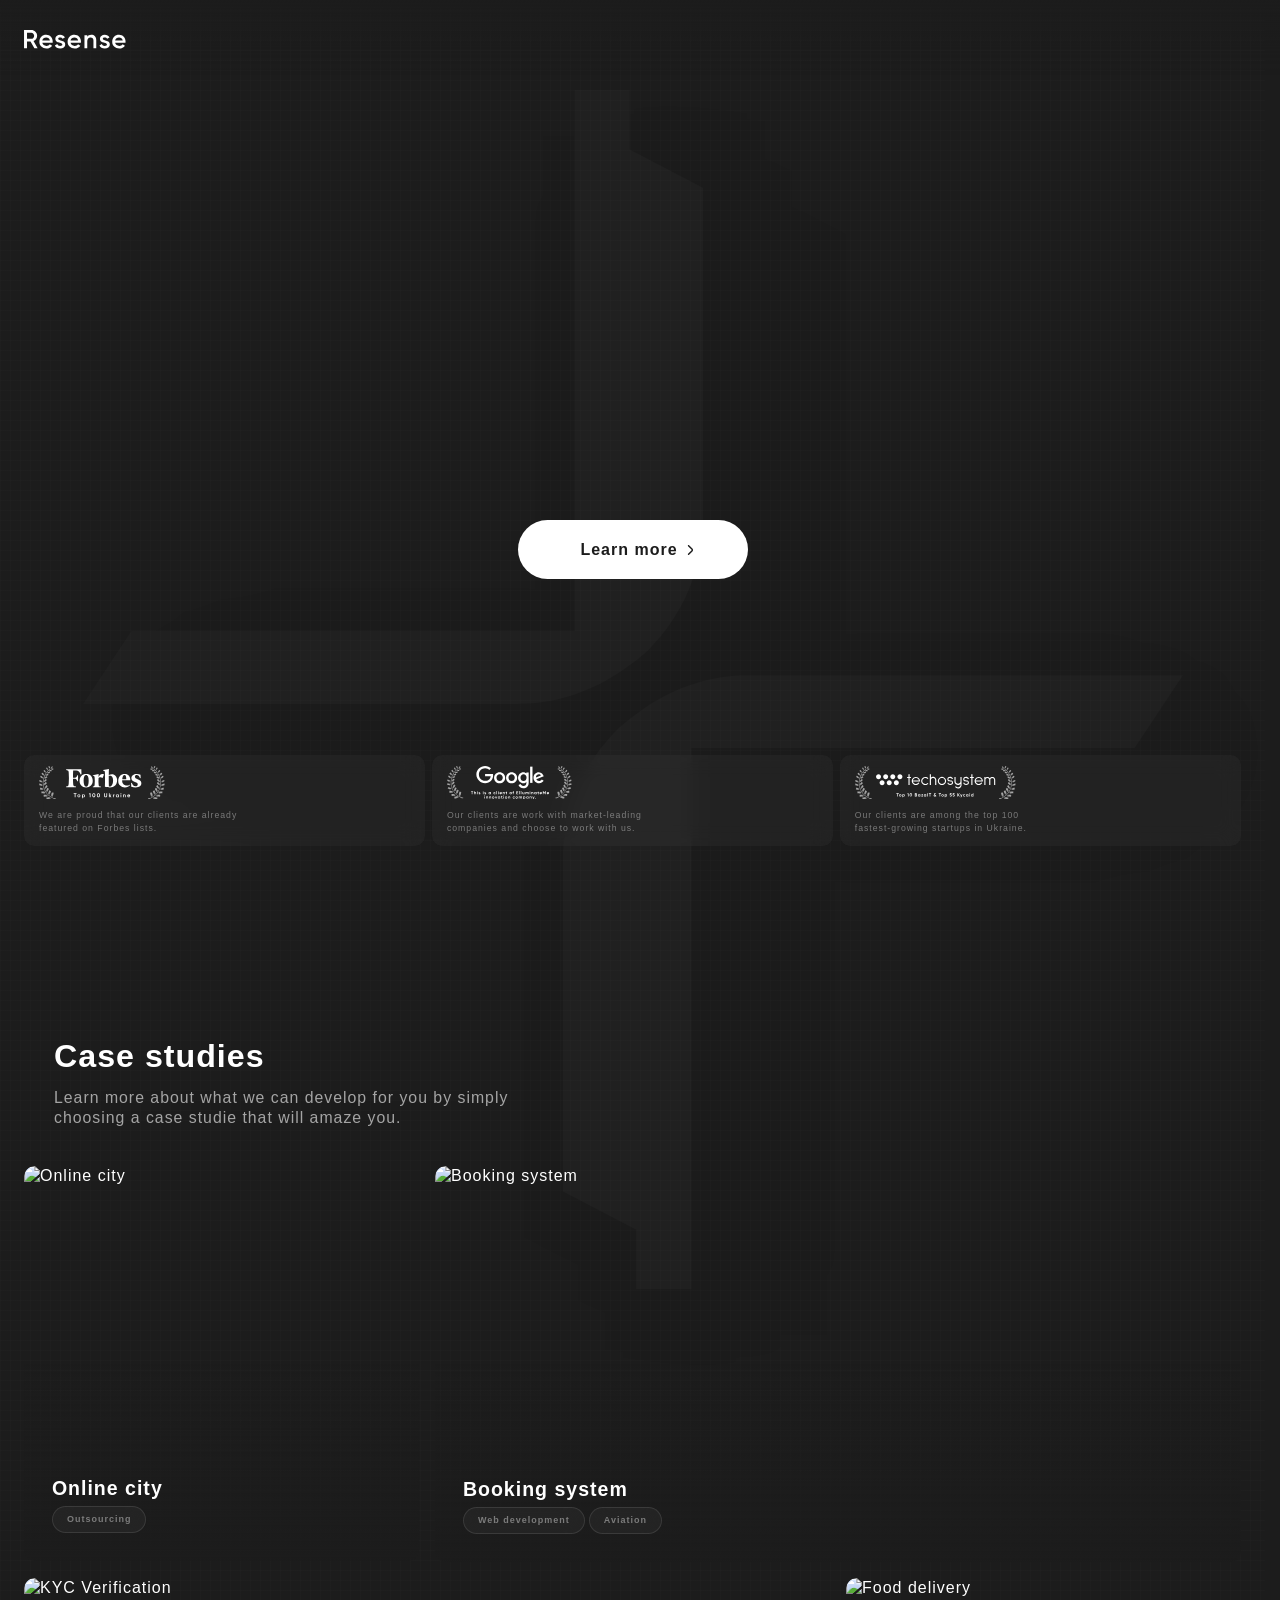
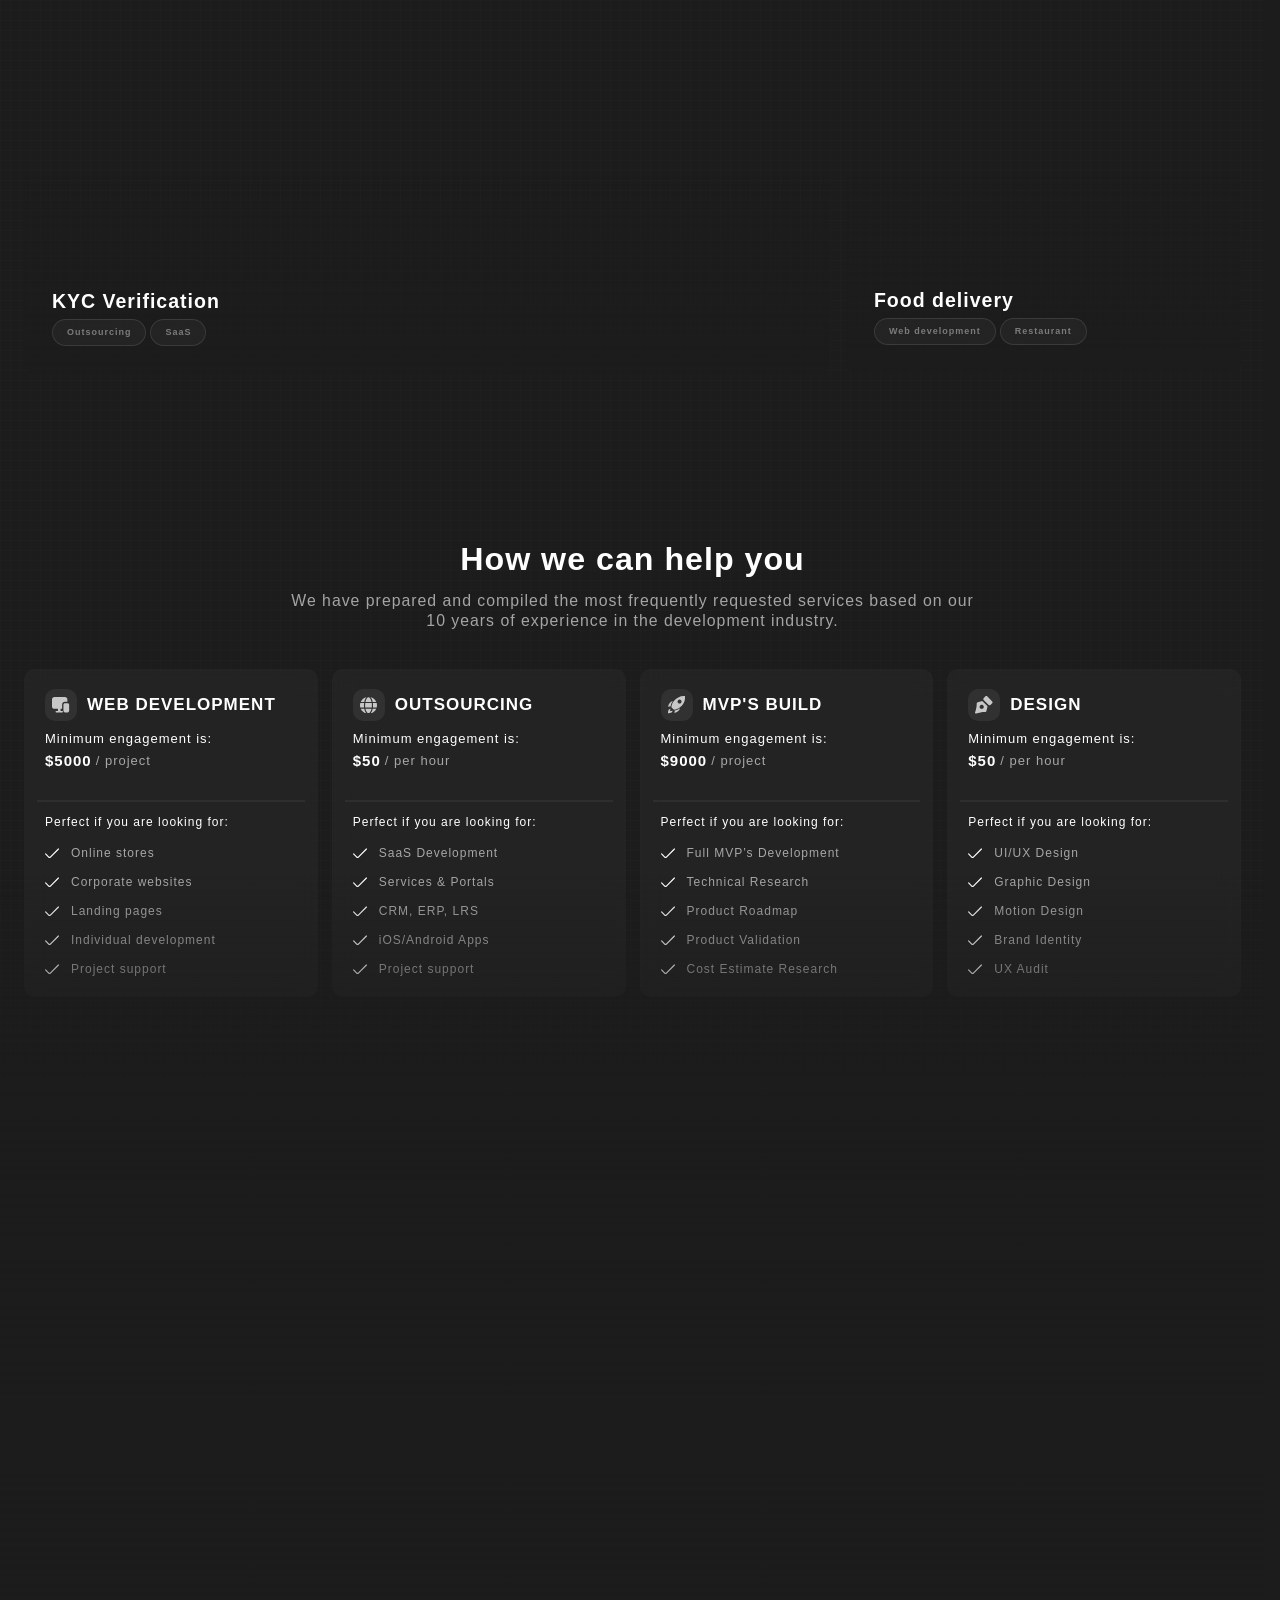
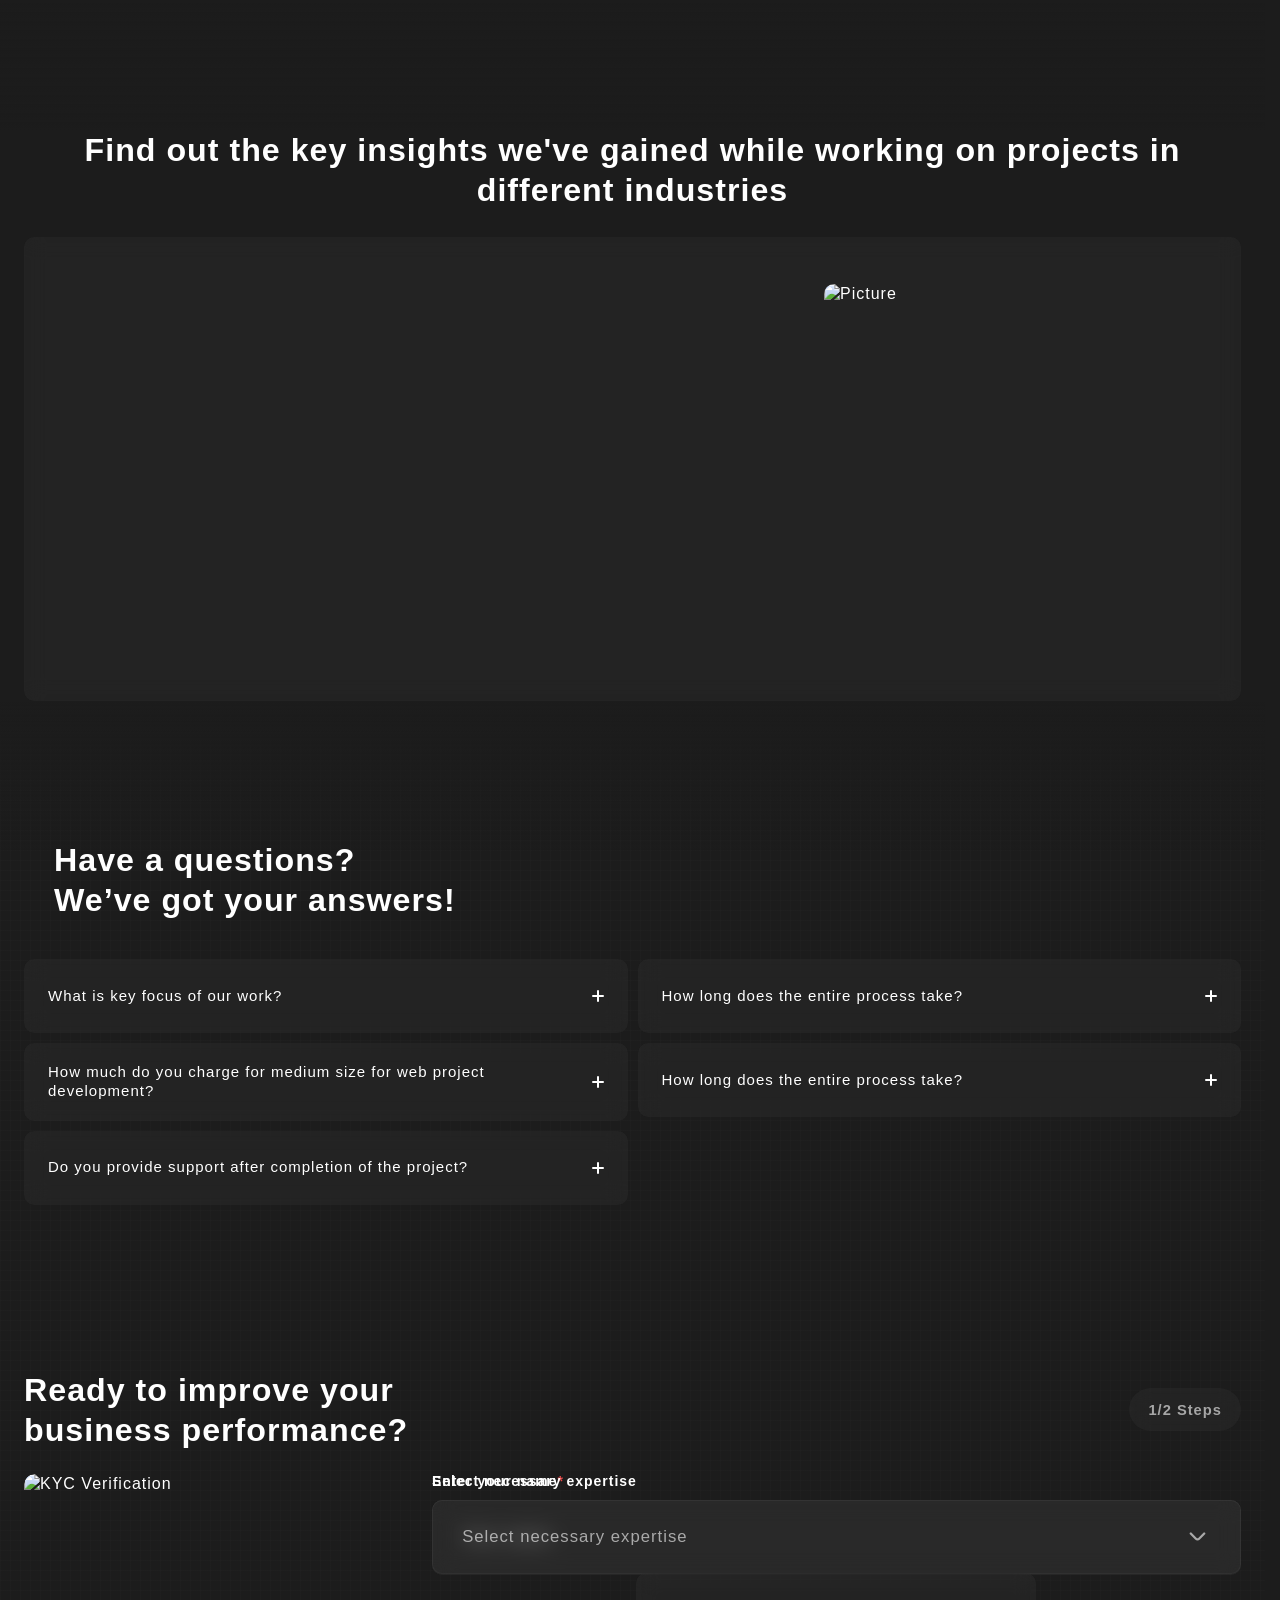
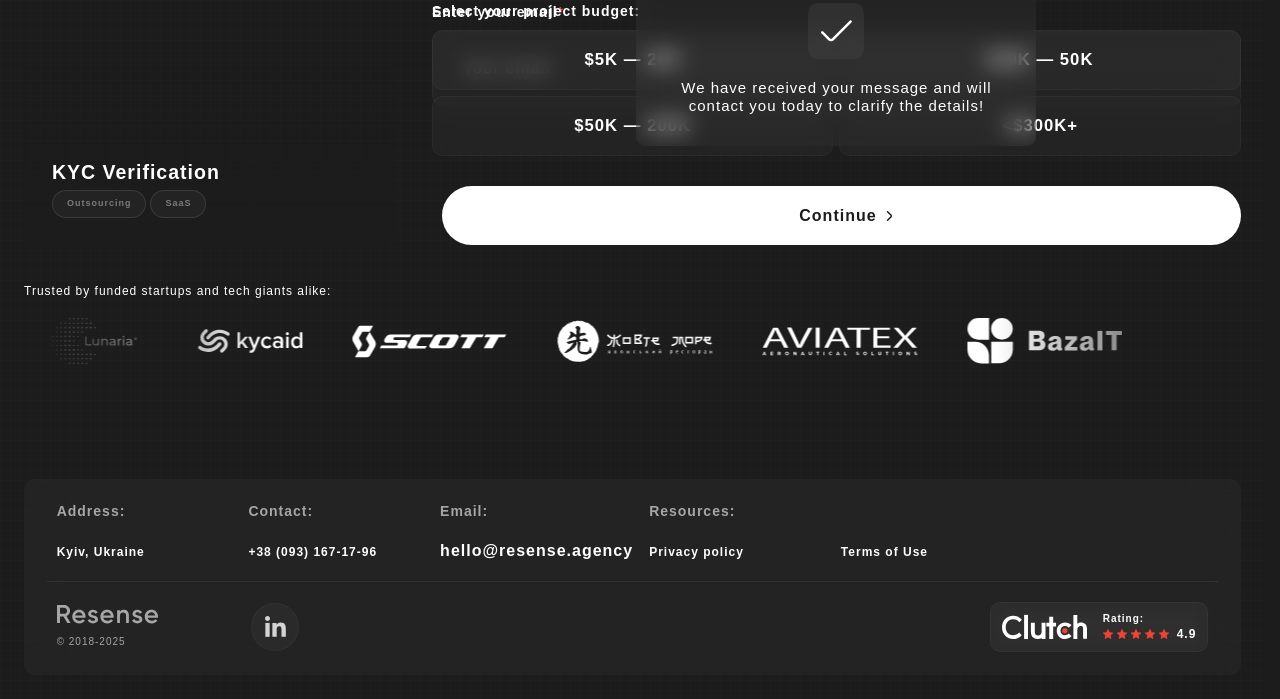
==== commit 5e82362d: "Updates" ====
--- a/index.html
+++ b/index.html
@@ -2,7 +2,7 @@
 <meta name="viewport" content="width=device-width, initial-scale=1, maximum-scale=1.0, shrink-to-fit=no">
 <title>Empower Your Business with Reliable IT Outsourcing.</title>
 <style>*,:after,:before{--tw-border-spacing-x:0;--tw-border-spacing-y:0;--tw-translate-x:0;--tw-translate-y:0;--tw-rotate:0;--tw-skew-x:0;--tw-skew-y:0;--tw-scale-x:1;--tw-scale-y:1;--tw-pan-x: ;--tw-pan-y: ;--tw-pinch-zoom: ;--tw-scroll-snap-strictness:proximity;--tw-gradient-from-position: ;--tw-gradient-via-position: ;--tw-gradient-to-position: ;--tw-ordinal: ;--tw-slashed-zero: ;--tw-numeric-figure: ;--tw-numeric-spacing: ;--tw-numeric-fraction: ;--tw-ring-inset: ;--tw-ring-offset-width:0px;--tw-ring-offset-color:#fff;--tw-ring-color:rgba(59,130,246,.5);--tw-ring-offset-shadow:0 0 #0000;--tw-ring-shadow:0 0 #0000;--tw-shadow:0 0 #0000;--tw-shadow-colored:0 0 #0000;--tw-blur: ;--tw-brightness: ;--tw-contrast: ;--tw-grayscale: ;--tw-hue-rotate: ;--tw-invert: ;--tw-saturate: ;--tw-sepia: ;--tw-drop-shadow: ;--tw-backdrop-blur: ;--tw-backdrop-brightness: ;--tw-backdrop-contrast: ;--tw-backdrop-grayscale: ;--tw-backdrop-hue-rotate: ;--tw-backdrop-invert: ;--tw-backdrop-opacity: ;--tw-backdrop-saturate: ;--tw-backdrop-sepia: ;--tw-contain-size: ;--tw-contain-layout: ;--tw-contain-paint: ;--tw-contain-style: }::backdrop{--tw-border-spacing-x:0;--tw-border-spacing-y:0;--tw-translate-x:0;--tw-translate-y:0;--tw-rotate:0;--tw-skew-x:0;--tw-skew-y:0;--tw-scale-x:1;--tw-scale-y:1;--tw-pan-x: ;--tw-pan-y: ;--tw-pinch-zoom: ;--tw-scroll-snap-strictness:proximity;--tw-gradient-from-position: ;--tw-gradient-via-position: ;--tw-gradient-to-position: ;--tw-ordinal: ;--tw-slashed-zero: ;--tw-numeric-figure: ;--tw-numeric-spacing: ;--tw-numeric-fraction: ;--tw-ring-inset: ;--tw-ring-offset-width:0px;--tw-ring-offset-color:#fff;--tw-ring-color:rgba(59,130,246,.5);--tw-ring-offset-shadow:0 0 #0000;--tw-ring-shadow:0 0 #0000;--tw-shadow:0 0 #0000;--tw-shadow-colored:0 0 #0000;--tw-blur: ;--tw-brightness: ;--tw-contrast: ;--tw-grayscale: ;--tw-hue-rotate: ;--tw-invert: ;--tw-saturate: ;--tw-sepia: ;--tw-drop-shadow: ;--tw-backdrop-blur: ;--tw-backdrop-brightness: ;--tw-backdrop-contrast: ;--tw-backdrop-grayscale: ;--tw-backdrop-hue-rotate: ;--tw-backdrop-invert: ;--tw-backdrop-opacity: ;--tw-backdrop-saturate: ;--tw-backdrop-sepia: ;--tw-contain-size: ;--tw-contain-layout: ;--tw-contain-paint: ;--tw-contain-style: }/*! tailwindcss v3.4.17 | MIT License | https://tailwindcss.com*/*,:after,:before{border:0 solid #e5e7eb}:after,:before{--tw-content:""}:host,html{line-height:1.5;-webkit-text-size-adjust:100%;font-family:ui-sans-serif,system-ui,sans-serif,Apple Color Emoji,Segoe UI Emoji,Segoe UI Symbol,Noto Color Emoji;font-feature-settings:normal;font-variation-settings:normal;-moz-tab-size:4;-o-tab-size:4;tab-size:4;-webkit-tap-highlight-color:transparent}body{line-height:inherit;margin:0}hr{border-top-width:1px;color:inherit;height:0}abbr:where([title]){-webkit-text-decoration:underline dotted;text-decoration:underline dotted}h1,h2,h3,h4,h5,h6{font-size:inherit;font-weight:inherit}a{color:inherit;text-decoration:inherit}b,strong{font-weight:bolder}code,kbd,pre,samp{font-family:ui-monospace,SFMono-Regular,Menlo,Monaco,Consolas,Liberation Mono,Courier New,monospace;font-feature-settings:normal;font-size:1em;font-variation-settings:normal}small{font-size:80%}sub,sup{font-size:75%;line-height:0;position:relative;vertical-align:baseline}sub{bottom:-.25em}sup{top:-.5em}table{border-collapse:collapse;border-color:inherit;text-indent:0}button,input,optgroup,select,textarea{color:inherit;font-family:inherit;font-feature-settings:inherit;font-size:100%;font-variation-settings:inherit;font-weight:inherit;letter-spacing:inherit;line-height:inherit;margin:0;padding:0}button,select{text-transform:none}button,input:where([type=button]),input:where([type=reset]),input:where([type=submit]){-webkit-appearance:button;background-color:transparent;background-image:none}:-moz-focusring{outline:auto}:-moz-ui-invalid{box-shadow:none}progress{vertical-align:baseline}::-webkit-inner-spin-button,::-webkit-outer-spin-button{height:auto}[type=search]{-webkit-appearance:textfield;outline-offset:-2px}::-webkit-search-decoration{-webkit-appearance:none}::-webkit-file-upload-button{-webkit-appearance:button;font:inherit}summary{display:list-item}blockquote,dd,dl,figure,h1,h2,h3,h4,h5,h6,hr,p,pre{margin:0}fieldset{margin:0}fieldset,legend{padding:0}menu,ol,ul{list-style:none;margin:0;padding:0}dialog{padding:0}textarea{resize:vertical}input::-moz-placeholder,textarea::-moz-placeholder{color:#9ca3af;opacity:1}input::placeholder,textarea::placeholder{color:#9ca3af;opacity:1}[role=button],button{cursor:pointer}:disabled{cursor:default}audio,canvas,embed,iframe,img,object,svg,video{display:block;vertical-align:middle}img,video{height:auto;max-width:100%}[hidden]:where(:not([hidden=until-found])){display:none}*,:after,:before{box-sizing:border-box}*{font:inherit;margin:0;padding:0}ol[role=list],ul[role=list]{list-style:none}html{display:flex;scroll-behavior:auto;scrollbar-gutter:stable}body,html{min-height:100%;overflow-x:clip}body{display:flex;flex-direction:column;flex-grow:1;line-height:1.5;text-rendering:optimizeSpeed}a:not([class]){-webkit-text-decoration-skip:ink;display:inline-flex;text-decoration-skip-ink:auto}img,picture,svg{display:block;height:auto;max-width:100%}svg{transition:fill var(--transition),stroke var(--transition)}button{outline:none}@media (prefers-reduced-motion:reduce){html:focus-within{scroll-behavior:auto}*,:after,:before{animation-duration:.01ms!important;animation-iteration-count:1!important;scroll-behavior:auto!important;transition-duration:.01ms!important}}.visible{visibility:visible}.fixed{position:fixed}.absolute{position:absolute}.relative{position:relative}.isolate{isolation:isolate}.col-span-2{grid-column:span 2/span 2}.m-auto{margin:auto}.ml-auto{margin-left:auto}.mr-auto{margin-right:auto}.flex{display:flex}.grid{display:grid}.hidden{display:none}.grow{flex-grow:1}.transform{transform:translate(var(--tw-translate-x),var(--tw-translate-y)) rotate(var(--tw-rotate)) skew(var(--tw-skew-x)) skewY(var(--tw-skew-y)) scaleX(var(--tw-scale-x)) scaleY(var(--tw-scale-y))}.resize{resize:both}.grid-cols-2{grid-template-columns:repeat(2,minmax(0,1fr))}.items-start{align-items:flex-start}.opacity-60{opacity:.6}.blur{--tw-blur:blur(8px)}.blur,.filter{filter:var(--tw-blur) var(--tw-brightness) var(--tw-contrast) var(--tw-grayscale) var(--tw-hue-rotate) var(--tw-invert) var(--tw-saturate) var(--tw-sepia) var(--tw-drop-shadow)}.backdrop-filter{-webkit-backdrop-filter:var(--tw-backdrop-blur) var(--tw-backdrop-brightness) var(--tw-backdrop-contrast) var(--tw-backdrop-grayscale) var(--tw-backdrop-hue-rotate) var(--tw-backdrop-invert) var(--tw-backdrop-opacity) var(--tw-backdrop-saturate) var(--tw-backdrop-sepia);backdrop-filter:var(--tw-backdrop-blur) var(--tw-backdrop-brightness) var(--tw-backdrop-contrast) var(--tw-backdrop-grayscale) var(--tw-backdrop-hue-rotate) var(--tw-backdrop-invert) var(--tw-backdrop-opacity) var(--tw-backdrop-saturate) var(--tw-backdrop-sepia)}.transition{transition-duration:.15s;transition-property:color,background-color,border-color,text-decoration-color,fill,stroke,opacity,box-shadow,transform,filter,-webkit-backdrop-filter;transition-property:color,background-color,border-color,text-decoration-color,fill,stroke,opacity,box-shadow,transform,filter,backdrop-filter;transition-property:color,background-color,border-color,text-decoration-color,fill,stroke,opacity,box-shadow,transform,filter,backdrop-filter,-webkit-backdrop-filter;transition-timing-function:cubic-bezier(.4,0,.2,1)}@media (min-width:1024px){.lg\:order-1{order:1}.lg\:order-2{order:2}.lg\:order-3{order:3}.lg\:order-4{order:4}.lg\:order-5{order:5}.lg\:col-auto{grid-column:auto}.lg\:col-span-4{grid-column:span 4/span 4}.lg\:ml-auto{margin-left:auto}.lg\:mr-auto{margin-right:auto}.lg\:hidden{display:none}}</style>
-<style>@font-face{font-family:swiper-icons;font-style:normal;font-weight:400;src:url(data:application/font-woff;charset=utf-8;base64,\ [base64]//wADZ2x5ZgAAAywAAADMAAAD2MHtryVoZWFkAAABbAAAADAAAAA2E2+eoWhoZWEAAAGcAAAAHwAAACQC9gDzaG10eAAAAigAAAAZAAAArgJkABFsb2NhAAAC0AAAAFoAAABaFQAUGG1heHAAAAG8AAAAHwAAACAAcABAbmFtZQAAA/gAAAE5AAACXvFdBwlwb3N0AAAFNAAAAGIAAACE5s74hXjaY2BkYGAAYpf5Hu/j+W2+MnAzMYDAzaX6QjD6/4//Bxj5GA8AuRwMYGkAPywL13jaY2BkYGA88P8Agx4j+/8fQDYfA1AEBWgDAIB2BOoAeNpjYGRgYNBh4GdgYgABEMnIABJzYNADCQAACWgAsQB42mNgYfzCOIGBlYGB0YcxjYGBwR1Kf2WQZGhhYGBiYGVmgAFGBiQQkOaawtDAoMBQxXjg/wEGPcYDDA4wNUA2CCgwsAAAO4EL6gAAeNpj2M0gyAACqxgGNWBkZ2D4/wMA+xkDdgAAAHjaY2BgYGaAYBkGRgYQiAHyGMF8FgYHIM3DwMHABGQrMOgyWDLEM1T9/w8UBfEMgLzE////P/5//f/V/xv+r4eaAAeMbAxwIUYmIMHEgKYAYjUcsDAwsLKxc3BycfPw8jEQA/[base64]/uznmfPFBNODM2K7MTQ45YEAZqGP81AmGGcF3iPqOop0r1SPTaTbVkfUe4HXj97wYE+yNwWYxwWu4v1ugWHgo3S1XdZEVqWM7ET0cfnLGxWfkgR42o2PvWrDMBSFj/IHLaF0zKjRgdiVMwScNRAoWUoH78Y2icB/yIY09An6AH2Bdu/UB+yxopYshQiEvnvu0dURgDt8QeC8PDw7Fpji3fEA4z/PEJ6YOB5hKh4dj3EvXhxPqH/SKUY3rJ7srZ4FZnh1PMAtPhwP6fl2PMJMPDgeQ4rY8YT6Gzao0eAEA409DuggmTnFnOcSCiEiLMgxCiTI6Cq5DZUd3Qmp10vO0LaLTd2cjN4fOumlc7lUYbSQcZFkutRG7g6JKZKy0RmdLY680CDnEJ+UMkpFFe1RN7nxdVpXrC4aTtnaurOnYercZg2YVmLN/d/gczfEimrE/fs/bOuq29Zmn8tloORaXgZgGa78yO9/cnXm2BpaGvq25Dv9S4E9+5SIc9PqupJKhYFSSl47+Qcr1mYNAAAAeNptw0cKwkAAAMDZJA8Q7OUJvkLsPfZ6zFVERPy8qHh2YER+3i/BP83vIBLLySsoKimrqKqpa2hp6+jq6RsYGhmbmJqZSy0sraxtbO3sHRydnEMU4uR6yx7JJXveP7WrDycAAAAAAAH//wACeNpjYGRgYOABYhkgZgJCZgZNBkYGLQZtIJsFLMYAAAw3ALgAeNolizEKgDAQBCchRbC2sFER0YD6qVQiBCv/H9ezGI6Z5XBAw8CBK/m5iQQVauVbXLnOrMZv2oLdKFa8Pjuru2hJzGabmOSLzNMzvutpB3N42mNgZGBg4GKQYzBhYMxJLMlj4GBgAYow/P/PAJJhLM6sSoWKfWCAAwDAjgbRAAB42mNgYGBkAIIbCZo5IPrmUn0hGA0AO8EFTQAA)}:root{--swiper-theme-color:#007aff}:host{display:block;margin-left:auto;margin-right:auto;position:relative;z-index:1}.swiper{display:block;list-style:none;margin-left:auto;margin-right:auto;overflow:hidden;padding:0;position:relative;z-index:1}.swiper-vertical>.swiper-wrapper{flex-direction:column}.swiper-wrapper{box-sizing:content-box;display:flex;height:100%;position:relative;transition-property:transform;transition-timing-function:var(--swiper-wrapper-transition-timing-function,initial);width:100%;z-index:1}.swiper-android .swiper-slide,.swiper-ios .swiper-slide,.swiper-wrapper{transform:translateZ(0)}.swiper-horizontal{touch-action:pan-y}.swiper-vertical{touch-action:pan-x}.swiper-slide{display:block;flex-shrink:0;height:100%;position:relative;transition-property:transform;width:100%}.swiper-slide-invisible-blank{visibility:hidden}.swiper-autoheight,.swiper-autoheight .swiper-slide{height:auto}.swiper-autoheight .swiper-wrapper{align-items:flex-start;transition-property:transform,height}.swiper-backface-hidden .swiper-slide{backface-visibility:hidden;transform:translateZ(0)}.swiper-3d.swiper-css-mode .swiper-wrapper{perspective:1200px}.swiper-3d .swiper-wrapper{transform-style:preserve-3d}.swiper-3d{perspective:1200px}.swiper-3d .swiper-cube-shadow,.swiper-3d .swiper-slide{transform-style:preserve-3d}.swiper-css-mode>.swiper-wrapper{overflow:auto;scrollbar-width:none;-ms-overflow-style:none}.swiper-css-mode>.swiper-wrapper::-webkit-scrollbar{display:none}.swiper-css-mode>.swiper-wrapper>.swiper-slide{scroll-snap-align:start start}.swiper-css-mode.swiper-horizontal>.swiper-wrapper{scroll-snap-type:x mandatory}.swiper-css-mode.swiper-vertical>.swiper-wrapper{scroll-snap-type:y mandatory}.swiper-css-mode.swiper-free-mode>.swiper-wrapper{scroll-snap-type:none}.swiper-css-mode.swiper-free-mode>.swiper-wrapper>.swiper-slide{scroll-snap-align:none}.swiper-css-mode.swiper-centered>.swiper-wrapper:before{content:"";flex-shrink:0;order:9999}.swiper-css-mode.swiper-centered>.swiper-wrapper>.swiper-slide{scroll-snap-align:center center;scroll-snap-stop:always}.swiper-css-mode.swiper-centered.swiper-horizontal>.swiper-wrapper>.swiper-slide:first-child{margin-inline-start:var(--swiper-centered-offset-before)}.swiper-css-mode.swiper-centered.swiper-horizontal>.swiper-wrapper:before{height:100%;min-height:1px;width:var(--swiper-centered-offset-after)}.swiper-css-mode.swiper-centered.swiper-vertical>.swiper-wrapper>.swiper-slide:first-child{margin-block-start:var(--swiper-centered-offset-before)}.swiper-css-mode.swiper-centered.swiper-vertical>.swiper-wrapper:before{height:var(--swiper-centered-offset-after);min-width:1px;width:100%}.swiper-3d .swiper-slide-shadow,.swiper-3d .swiper-slide-shadow-bottom,.swiper-3d .swiper-slide-shadow-left,.swiper-3d .swiper-slide-shadow-right,.swiper-3d .swiper-slide-shadow-top{height:100%;left:0;pointer-events:none;position:absolute;top:0;width:100%;z-index:10}.swiper-3d .swiper-slide-shadow{background:#00000026}.swiper-3d .swiper-slide-shadow-left{background-image:linear-gradient(270deg,rgba(0,0,0,.5),transparent)}.swiper-3d .swiper-slide-shadow-right{background-image:linear-gradient(90deg,rgba(0,0,0,.5),transparent)}.swiper-3d .swiper-slide-shadow-top{background-image:linear-gradient(0deg,rgba(0,0,0,.5),transparent)}.swiper-3d .swiper-slide-shadow-bottom{background-image:linear-gradient(180deg,rgba(0,0,0,.5),transparent)}.swiper-lazy-preloader{border:4px solid var(--swiper-preloader-color,var(--swiper-theme-color));border-radius:50%;border-top:4px solid transparent;box-sizing:border-box;height:42px;left:50%;margin-left:-21px;margin-top:-21px;position:absolute;top:50%;transform-origin:50%;width:42px;z-index:10}.swiper-watch-progress .swiper-slide-visible .swiper-lazy-preloader,.swiper:not(.swiper-watch-progress) .swiper-lazy-preloader{animation:swiper-preloader-spin 1s linear infinite}.swiper-lazy-preloader-white{--swiper-preloader-color:#fff}.swiper-lazy-preloader-black{--swiper-preloader-color:#000}@keyframes swiper-preloader-spin{0%{transform:rotate(0)}to{transform:rotate(1turn)}}@font-face{font-display:swap;font-family:Gilroy;font-weight:400;src:url(/fonts/Gilroy-Regular.woff2) format("woff2")}@font-face{font-display:swap;font-family:Gilroy;font-weight:500;src:url(/fonts/Gilroy-Medium.woff2) format("woff2")}@font-face{font-display:swap;font-family:Gilroy;font-weight:600;src:url(/fonts/Gilroy-SemiBold.woff2) format("woff2")}@font-face{font-display:swap;font-family:Gilroy;font-weight:700;src:url(/fonts/Gilroy-Bold.woff2) format("woff2")}*,:after,:before{box-sizing:border-box}*{font:inherit;margin:0;padding:0}ol,ul{list-style:none}html{display:flex;overflow-x:clip;scroll-behavior:auto}body,html{min-height:100%}body{flex-grow:1;line-height:1.5;text-rendering:optimizeSpeed}a:not([class]){-webkit-text-decoration-skip:ink;text-decoration-skip-ink:auto}img,picture,svg{display:block;height:auto;max-width:100%}svg{transition:fill 404ms var(--transition),stroke 404ms var(--transition)}button,input,optgroup,select,textarea{-webkit-appearance:button;background-color:transparent;background-image:none;border:none;color:inherit;font-family:inherit;font-size:100%;font-weight:inherit;line-height:inherit;margin:0;outline:none;padding:0}@media (prefers-reduced-motion:reduce){html:focus-within{scroll-behavior:auto}*,:after,:before{animation-duration:.01ms!important;animation-iteration-count:1!important;scroll-behavior:auto!important;transition-duration:.01ms!important}}.h2{font-size:34px;font-weight:700;letter-spacing:1px}@media (max-width: 1440px){.h2{font-size:calc(17.77465px + 1.12676vw)}}.paragraph{color:hsl(from var(--clr-white) h s l/.6);font-size:16px;font-weight:500;letter-spacing:1px}@media (max-width: 1440px){.paragraph{font-size:calc(14.64789px + .0939vw)}}.paragraph a{color:hsl(from var(--clr-white) h s l/1);text-decoration:underline}:root{--family:"Gilroy",sans-serif;--header-height:70px;--page-space:24px;--transition:.3s ease-in-out;--clr-white:#fff;--clr-black:#000;--clr-codGray:#1c1c1c;--clr-tundora:#454545;--clr-silverChalice:#a8a8a8;--clr-alto:#d9d9d9;--clr-eminence:#5f2f7f;--clr-mineShaft:#242424;--clr-mineShaftTwo:#2e2e2e;--clr-red:#e54848}@media (min-width:1024px){:root{--header-height:80px}}@media (min-width:1440px){:root{--header-height:120px;--page-space:88px}}body{background-color:var(--clr-codGray);background-image:linear-gradient(hsla(0,0%,100%,.01) 1px,transparent 0),linear-gradient(90deg,hsla(0,0%,100%,.01) 1px,transparent 0);background-size:10px 10px;color:var(--clr-white);font-family:var(--family),sans-serif;letter-spacing:1px;line-height:1.25;overflow-x:clip}body [id=__nuxt]{display:flex;flex-direction:column;flex-grow:1}body main{display:grid;grid-template-columns:repeat(1,minmax(0,1fr))}.page-layout{display:grid;flex-grow:1;grid-template-rows:1fr auto}.page-layout .main-content{padding-top:var(--header-height)}.page-layout .main-content__wrapper{position:relative}.page-layout .main-content__wrapper>*+*{padding-top:170px}@media (max-width: 1440px){.page-layout .main-content__wrapper>*+*{padding-top:calc(75.35211px + 6.57277vw)}}.page-layout .main-content__wrapper.has-bg{background-color:var(--clr-codGray)}.page-layout .main-content__wrapper.has-bg:before{background-color:var(--clr-codGray);bottom:calc(100% - 1px);content:"";height:calc(var(--header-height) + 2px);inset-inline:0;position:absolute}.page-layout .main-content>section{padding-top:12px;position:relative}@media (min-width:768px){.page-layout .main-content>section{padding-top:140px}}@media (min-width:768px) and (max-width: 1440px){.page-layout .main-content>section{padding-top:calc(85.91549px + 3.75587vw)}}.page-layout .main-content>section:after{background:linear-gradient(180deg,var(--clr-codGray) 10%,transparent 100%);content:"";height:100%;left:0;position:absolute;top:0;width:100%;z-index:-1}.container{--w-container:1440px;align-content:flex-start;display:grid;padding-inline:var(--page-space)}@media (min-width:1440px){.container{padding-inline:calc(50vw - var(--w-container)/2 + var(--page-space));width:100%}.container--small{padding-inline:calc(50vw - var(--w-container)/2 + 120px)}.container--tiny{padding-inline:calc(50vw - var(--w-container)/2 + 160px)}}.img-cover,.img-cover img{-o-object-fit:cover;object-fit:cover}.img-contain,.img-cover,.img-cover img{height:100%;-o-object-position:center;object-position:center;width:100%}.img-center,.img-contain{-o-object-fit:contain;object-fit:contain}.img-center{margin-inline:auto;max-height:100%;max-width:100%;-o-object-position:center;object-position:center}*,a,body,button,li,nav,ul{cursor:url([data-uri]) 0 0,auto!important}.logo{aspect-ratio:88/16;position:relative;width:104px}@media (max-width: 1440px){.logo{width:calc(82.3662px + 1.50235vw)}}.logo__short{aspect-ratio:1;filter:blur(10px);height:230%;left:-100%;opacity:0;position:absolute;rotate:0;top:-45%}.btn{--btn-clr:var(--clr-codGray);--btn-bg:var(--clr-white);--btn-bg-hover:var(--clr-alto);align-items:center;background-color:var(--btn-bg);border-radius:100px;color:var(--btn-clr);display:flex;font-size:13px;font-weight:600;gap:4px;justify-content:center;line-height:1;padding-block:14px;padding-left:30px;padding-right:15px;text-align:left;transition:background-color var(--transition)}.btn svg{aspect-ratio:1;flex:none;margin-left:0;transition:margin-left var(--transition);width:18px}@media (hover:hover){.btn{cursor:pointer}.btn:hover{background-color:var(--btn-bg-hover)}.btn:hover svg{margin-left:20px}}.btn--big{font-size:16px;min-width:230px;padding-block:17px;padding-block:21px}@media (max-width: 1440px){.btn--big{padding-block:calc(16.94366px + .28169vw)}}.btn--border{--btn-clr:var(--clr-white);--btn-bg:transparent;--btn-bg-hover:transparent;box-shadow:inset 0 0 0 1px hsl(from var(--clr-white) h s l/.1)}.btn--pulse{animation:pulse 1.3s cubic-bezier(.16,0,0,1) infinite;box-shadow:0 0 hsl(from var(--clr-white) h s l/.3)}@keyframes pulse{70%{box-shadow:0 0 0 30px hsl(from var(--clr-white) h s l/0)}to{box-shadow:0 0 hsl(from var(--clr-white) h s l/0)}}.btn-slider{--btn-slider-font-size:9px;-webkit-backdrop-filter:blur(11px);backdrop-filter:blur(11px);background-color:hsl(from var(--clr-white) h s l/.04);border-radius:100px;box-shadow:inset 0 0 0 1px hsl(from var(--clr-white) h s l/.04);color:hsl(from var(--clr-white) h s l/.4);display:inline-flex;flex:none;font-size:var(--btn-slider-font-size);font-weight:600;justify-content:center;letter-spacing:1px;line-height:1.1;overflow:hidden;padding-block:10px;position:relative;text-align:center;transition:background-color var(--transition),color var(--transition),box-shadow var(--transition);white-space:nowrap}@media (max-width: 1440px){.btn-slider{padding-block:calc(7.29577px + .18779vw)}}.btn-slider{padding-inline:14px}@media (max-width: 1440px){.btn-slider{padding-inline:calc(11.29577px + .18779vw)}}.btn-slider:after{background:hsl(from var(--clr-white) h s l/.12);content:"";top:0;right:0;bottom:0;left:0;opacity:0;position:absolute;transition:width .1s linear;width:0;z-index:-1}@media (hover:hover){.btn-slider{cursor:pointer}.btn-slider:hover{background-color:hsl(from var(--clr-white) h s l/.12);box-shadow:inset 0 0 0 1px hsl(from var(--clr-white) h s l/.2);color:hsl(from var(--clr-white) h s l/1)}}.btn-slider.swiper-pagination-bullet-active,.btn-slider[part=bullet-active]{color:hsl(from var(--clr-white) h s l/1)}.btn-slider.swiper-pagination-bullet-active:after,.btn-slider[part=bullet-active]:after{opacity:1;width:var(--pagination-progress)}.btn-swiper{--btn-swiper-width:46px;aspect-ratio:1;background-color:hsl(from var(--clr-mineShaft) h s l/.3);border-radius:50%;box-shadow:inset 0 0 0 1px hsl(from var(--clr-white) h s l/.04);color:hsl(from var(--clr-white) h s l/.6);display:grid;flex:none;place-items:center;transition:box-shadow var(--transition),color var(--transition);width:var(--btn-swiper-width)}.btn-swiper svg{aspect-ratio:1;width:22px}.btn-swiper[disabled]{cursor:not-allowed;opacity:.4}@media (hover:hover){.btn-swiper:not([disabled]):hover{box-shadow:inset 0 0 0 1px hsl(from var(--clr-white) h s l/.1);color:hsl(from var(--clr-white) h s l/1)}}.btn-swiper--big{--btn-swiper-width:60px}.link,a{--link-color:var(--clr-mine-shaft);color:var(--link-color);display:inline-flex;text-decoration:none}@media (hover:hover){.link:not([class]),a:not([class]){transition:opacity var(--transition),color var(--transition)}.link:not([class]):hover,a:not([class]):hover{opacity:.7}}.link{font-weight:600}@media (hover:hover){.link{transition:opacity var(--transition),color var(--transition)}.link:hover{opacity:.7}}.tag-item{-webkit-backdrop-filter:blur(11px);backdrop-filter:blur(11px);background:hsl(from var(--clr-white) h s l/.04);border:1px solid hsl(from var(--clr-white) h s l/.1);border-radius:30px;color:hsl(from var(--clr-white) h s l/.4);font-size:9px;font-weight:600;padding:7px 14px}.tag-item--small{font-size:7px;padding:2px 6px}input[type=email],input[type=text]{-webkit-backdrop-filter:blur(11px);backdrop-filter:blur(11px);background:hsl(from var(--clr-white) h s l/.03);border:1px solid hsl(from var(--clr-white) h s l/.03);border-radius:10px;font-size:17px;font-weight:500;line-height:1;padding:27px 30px;transition:border-color var(--transition);width:100%}@media (max-width: 1440px){input[type=email],input[type=text]{font-size:calc(14.29577px + .18779vw)}}input[type=email],input[type=text]{padding-block:27px}@media (max-width: 1440px){input[type=email],input[type=text]{padding-block:calc(22.94366px + .28169vw)}}input[type=email],input[type=text]{padding-inline:30px}@media (max-width: 1440px){input[type=email],input[type=text]{padding-inline:calc(23.23944px + .46948vw)}}input[type=email]::-moz-placeholder,input[type=text]::-moz-placeholder{color:hsl(from var(--clr-white) h s l/.6)}input[type=email]::placeholder,input[type=text]::placeholder{color:hsl(from var(--clr-white) h s l/.6)}input[type=email]:hover,input[type=text]:hover{border:1px solid hsl(from var(--clr-white) h s l/.1)}input[type=email]:focus,input[type=text]:focus{border:1px solid hsl(from var(--clr-white) h s l/.3)}input[type=email].input-error,input[type=text].input-error{border:1px solid hsl(from var(--clr-red) h s l/1)}.scrollbar{--hiddenTrackColor:var(--clr-tundora);--colorThumb:var(--clr-white)}.scrollbar ::-webkit-scrollbar-track{background-color:transparent;border-radius:10px;-webkit-box-shadow:inset 0 0 0 3px var(--hiddenTrackColor),inset 0 0 0 5px var(--colorThumb);margin-bottom:7px}.scrollbar ::-webkit-scrollbar{background-color:transparent;width:4px}.scrollbar ::-webkit-scrollbar-thumb{background-color:var(--colorThumb);border-radius:10px}.hide-scrollbar{-ms-overflow-style:none;scrollbar-width:none}.hide-scrollbar::-webkit-scrollbar{display:none}.form-group{display:flex;flex-direction:column;gap:12px;position:relative}.form-group .label{font-size:14px;font-weight:600;line-height:1}.form-group:has([required]) .label{position:relative}.form-group:has([required]) .label:after{color:var(--clr-red);content:"*"}.form-group [role=alert]{color:var(--clr-red);font-size:14px;left:0;position:absolute;top:calc(100% + 4px)}.pagination--default{align-items:center;background-color:hsl(from var(--clr-white) h s l/.04);border-radius:50px;box-shadow:inset 0 0 0 1px hsl(from var(--clr-white) h s l/.04);display:flex;gap:10px;padding:10px 15px}.pagination .swiper-pagination-bullet:not(.btn-slider){aspect-ratio:1;background-color:hsl(from var(--clr-white) h s l/.3);border-radius:50%;width:5px}.pagination .swiper-pagination-bullet:not(.btn-slider).swiper-pagination-bullet-active{background-color:hsl(from var(--clr-white) h s l/1)}.item-row{-webkit-backdrop-filter:blur(22px);backdrop-filter:blur(22px);background-color:#ffffff08;border-radius:10px;-moz-column-gap:60px;column-gap:60px;display:flex;flex-direction:column;padding:22px;row-gap:10px}@media (max-width: 1440px){.item-row{-moz-column-gap:calc(5.91549px + 3.75587vw);column-gap:calc(5.91549px + 3.75587vw)}}.item-row{padding-block:40px}@media (max-width: 1440px){.item-row{padding-block:calc(15.66197px + 1.69014vw)}}.item-row{padding-inline:50px}@media (max-width: 1440px){.item-row{padding-inline:calc(12.14085px + 2.62911vw)}}@media (min-width:1024px){.item-row{align-items:center;display:grid;grid-template-columns:2fr 4fr}.item-row__description,.item-row__title{align-items:center;display:flex;min-height:2lh}}.item-row__title{font-size:22px;font-weight:600;line-height:1}@media (max-width: 1440px){.item-row__title{font-size:calc(16.59155px + .37559vw)}}.item-row__description{font-size:16px;font-weight:500;opacity:.6}@media (max-width: 1440px){.item-row__description{font-size:calc(11.94366px + .28169vw)}}.slide-banner{font-size:70px;font-weight:700;letter-spacing:1px;line-height:1.1;text-align:center;text-transform:uppercase}@media (max-width: 1440px){.slide-banner{font-size:calc(9.15493px + 4.22535vw)}}.slider-wrapper{display:grid;grid-template-columns:repeat(1,minmax(0,1fr));grid-template-rows:1fr auto auto 1fr auto;margin-inline:auto;max-width:calc(1200px + var(--page-space)*2);padding-inline:var(--page-space);width:100%}@media (min-width:1024px){.slider-wrapper{grid-template-rows:none}}.slider-wrapper .swiper{display:grid;grid-row:2;grid-template-columns:repeat(1,minmax(0,1fr))}@media (min-width:1024px){.slider-wrapper .swiper{grid-row:initial}}.slider-wrapper .swiper-slide .slide-banner__content{filter:blur(10px);opacity:0;scale:.8;transition:filter .45s linear,scale .45s linear,opacity .45s linear}.slider-wrapper .swiper-slide.swiper-slide-active .slide-banner__content{filter:blur(0);opacity:1;scale:1;transition-delay:.55s}.slider-wrapper .pagination{align-items:center;align-self:center;display:flex;gap:4px;grid-row:5;margin-bottom:30px;margin-inline:calc(var(--page-space)*-1);-webkit-mask:linear-gradient(90deg,transparent,#fff 5%,#fff 95%,transparent);mask:linear-gradient(90deg,transparent,#fff 5%,#fff 95%,transparent);overflow-x:scroll;overflow-y:hidden;padding-inline:var(--page-space);scroll-padding-left:var(--page-space);scroll-snap-type:x mandatory;scrollbar-width:none;width:calc(100% + var(--page-space)*2)}@media (min-width:1024px){.slider-wrapper .pagination{grid-row:initial;justify-content:center}}.slider-wrapper__action{align-items:center;display:flex;flex-direction:column;grid-row:3;margin-top:30px}@media (min-width:1024px){.slider-wrapper__action{grid-row:initial}}.section{display:grid;gap:40px}@media (max-width: 1440px){.section{gap:calc(26.47887px + .93897vw)}}.section-header{display:flex;flex-direction:column;gap:10px}@media (min-width:1024px){.section-header:not(.section-header--middle)>*{max-width:65%}}.section-header--space{text-align:center}@media (min-width:1024px){.section-header--space{padding-inline:32px;text-align:left}}.section-header--middle{margin-inline:auto;max-width:620px;text-align:center;width:100%}@media (min-width:1024px){.section-header--center{align-items:center;text-align:center}}.section-grid{display:grid;gap:12px;grid-template-columns:repeat(1,1fr)}@media (max-width: 1440px){.section-grid{gap:calc(3.88732px + .56338vw)}}@media (min-width:1024px){.section-grid--3{grid-template-columns:repeat(3,1fr)}}.section-grid--3>*{aspect-ratio:1;border-radius:10px;overflow:hidden}@media (min-width:1024px){.section-grid--3>*{aspect-ratio:396/694}}.section-grid--3>:has(.stop-motion){align-items:center;background-color:#020204;display:flex;flex-direction:column;justify-content:center}.section-grid--3>:has(.stop-motion) img{max-height:75%;max-width:80%;-o-object-fit:contain;object-fit:contain}@media (min-width:1024px){.section-grid--2{grid-template-columns:repeat(2,1fr)}}.section-grid--2>*{aspect-ratio:1;border-radius:10px;overflow:hidden}@media (min-width:1024px){.section-grid--gallery{grid-template-columns:repeat(12,1fr)}}.section-grid--gallery>*{aspect-ratio:1;border-radius:10px;overflow:hidden;position:relative}.section-grid--gallery>.white{background-color:#f4f0e6}.section-grid--gallery>.white>img{scale:1.4}.section-grid--gallery>.red{background-color:#ff3b00}@media (min-width:1024px){.section-grid--gallery>*{aspect-ratio:auto;grid-column:span 3}.section-grid--gallery>.full{aspect-ratio:854/592;grid-column:span 9}}.section-grid--gallery>.full img{margin:auto}.section-grid--gallery>* img{top:0;right:0;bottom:0;left:0;position:absolute}.section-grid--cards{gap:10px;grid-template-columns:repeat(3,1fr)}@media (max-width: 1440px){.section-grid--cards{gap:calc(12.70423px - .18779vw)}}.section-grid--cards[data-card-count]{grid-template-columns:repeat(24,1fr)}.section-grid--cards[data-card-count="5"]>*{--card-space:30px;grid-column:span 8}.section-grid--cards[data-card-count="4"]>*,.section-grid--cards[data-card-count="5"]>:first-child,.section-grid--cards[data-card-count="5"]>:nth-child(2){--card-space:70px;grid-column:span 12}.section-grid--cards[data-card-count="3"]>*{--card-space:30px;grid-column:span 12}.section-grid--cards[data-card-count="3"]>:first-child{--card-space:70px;grid-column:1/-1}.section-grid--cards[data-card-count="3"]>:nth-child(2){grid-column:span 14}.section-grid--cards[data-card-count="3"]>:nth-child(3){grid-column:span 10}.section-awards{gap:7px;grid-template-columns:repeat(2,1fr)}@media (max-width: 1440px){.section-awards{gap:calc(4.29577px + .18779vw)}}@media (min-width:768px){.section-awards{grid-template-columns:repeat(3,1fr)}}.section-samples{margin-bottom:180px}@media (max-width: 1440px){.section-samples{margin-bottom:calc(44.78873px + 9.38967vw)}}.section-samples{gap:40px}@media (max-width: 1440px){.section-samples{gap:calc(26.47887px + .93897vw)}}.section-samples__header{display:flex;flex-direction:column;gap:12px;max-width:470px}@media (max-width: 1440px){.section-samples__header{gap:calc(6.59155px + .37559vw)}}@media (min-width:1024px){.section-samples__header{margin-inline:30px}}.section-samples__item,.section-samples__items{display:grid;gap:16px}@media (min-width:768px){.section-samples__item{grid-template-columns:repeat(2,1fr)}}@media (min-width:1024px){.section-samples__item{aspect-ratio:1343/437;grid-template-columns:repeat(12,1fr)}}.section-samples__item .sample{--sample-aspect:328/238}@media (min-width:1024px){.section-samples__item .sample:first-child{--sample-aspect:1;grid-column:span 4}.section-samples__item .sample:nth-child(2),.section-samples__item--revert .sample:first-child{--sample-aspect:auto;grid-column:span 8}.section-samples__item--revert .sample:nth-child(2){--sample-aspect:1;grid-column:span 4}}.section-prices{margin-bottom:150px;position:relative;z-index:1}@media (max-width: 1440px){.section-prices{margin-bottom:calc(55.35211px + 6.57277vw)}}.section-prices{gap:40px}@media (max-width: 1440px){.section-prices{gap:calc(26.47887px + .93897vw)}}.section-prices__header{display:flex;flex-direction:column;gap:12px;margin-inline:auto;max-width:700px;text-align:center;width:100%}@media (max-width: 1440px){.section-prices__header{gap:calc(6.59155px + .37559vw)}}.section-prices__items{display:grid;gap:14px}@media (min-width:768px){.section-prices__items{grid-template-columns:repeat(2,1fr)}}@media (min-width:1024px){.section-prices__items{grid-template-columns:repeat(4,1fr)}}.section-question{margin-bottom:180px}@media (max-width: 1440px){.section-question{margin-bottom:calc(44.78873px + 9.38967vw)}}.section-question{gap:40px}@media (max-width: 1440px){.section-question{gap:calc(26.47887px + .93897vw)}}.section-question__header{display:flex;flex-direction:column}@media (min-width:1024px){.section-question__header{margin-inline:30px}}.section-question__items{align-items:flex-start;display:grid;gap:10px}@media (min-width:1024px){.section-question__items{grid-template-columns:repeat(2,1fr)}}.section-question__items>*{display:grid;gap:inherit}.section-question__items>:nth-child(2){display:none}@media (min-width:1024px){.section-question__items>:nth-child(2){display:grid}}.section-question__accordion{display:grid;gap:10px}.section-content{display:grid;gap:30px}@media (min-width:1024px){.section-content{align-items:center;grid-template-columns:repeat(2,1fr)}}</style>
+<style>@font-face{font-family:swiper-icons;font-style:normal;font-weight:400;src:url(data:application/font-woff;charset=utf-8;base64,\ [base64]//wADZ2x5ZgAAAywAAADMAAAD2MHtryVoZWFkAAABbAAAADAAAAA2E2+eoWhoZWEAAAGcAAAAHwAAACQC9gDzaG10eAAAAigAAAAZAAAArgJkABFsb2NhAAAC0AAAAFoAAABaFQAUGG1heHAAAAG8AAAAHwAAACAAcABAbmFtZQAAA/gAAAE5AAACXvFdBwlwb3N0AAAFNAAAAGIAAACE5s74hXjaY2BkYGAAYpf5Hu/j+W2+MnAzMYDAzaX6QjD6/4//Bxj5GA8AuRwMYGkAPywL13jaY2BkYGA88P8Agx4j+/8fQDYfA1AEBWgDAIB2BOoAeNpjYGRgYNBh4GdgYgABEMnIABJzYNADCQAACWgAsQB42mNgYfzCOIGBlYGB0YcxjYGBwR1Kf2WQZGhhYGBiYGVmgAFGBiQQkOaawtDAoMBQxXjg/wEGPcYDDA4wNUA2CCgwsAAAO4EL6gAAeNpj2M0gyAACqxgGNWBkZ2D4/wMA+xkDdgAAAHjaY2BgYGaAYBkGRgYQiAHyGMF8FgYHIM3DwMHABGQrMOgyWDLEM1T9/w8UBfEMgLzE////P/5//f/V/xv+r4eaAAeMbAxwIUYmIMHEgKYAYjUcsDAwsLKxc3BycfPw8jEQA/[base64]/uznmfPFBNODM2K7MTQ45YEAZqGP81AmGGcF3iPqOop0r1SPTaTbVkfUe4HXj97wYE+yNwWYxwWu4v1ugWHgo3S1XdZEVqWM7ET0cfnLGxWfkgR42o2PvWrDMBSFj/IHLaF0zKjRgdiVMwScNRAoWUoH78Y2icB/yIY09An6AH2Bdu/UB+yxopYshQiEvnvu0dURgDt8QeC8PDw7Fpji3fEA4z/PEJ6YOB5hKh4dj3EvXhxPqH/SKUY3rJ7srZ4FZnh1PMAtPhwP6fl2PMJMPDgeQ4rY8YT6Gzao0eAEA409DuggmTnFnOcSCiEiLMgxCiTI6Cq5DZUd3Qmp10vO0LaLTd2cjN4fOumlc7lUYbSQcZFkutRG7g6JKZKy0RmdLY680CDnEJ+UMkpFFe1RN7nxdVpXrC4aTtnaurOnYercZg2YVmLN/d/gczfEimrE/fs/bOuq29Zmn8tloORaXgZgGa78yO9/cnXm2BpaGvq25Dv9S4E9+5SIc9PqupJKhYFSSl47+Qcr1mYNAAAAeNptw0cKwkAAAMDZJA8Q7OUJvkLsPfZ6zFVERPy8qHh2YER+3i/BP83vIBLLySsoKimrqKqpa2hp6+jq6RsYGhmbmJqZSy0sraxtbO3sHRydnEMU4uR6yx7JJXveP7WrDycAAAAAAAH//wACeNpjYGRgYOABYhkgZgJCZgZNBkYGLQZtIJsFLMYAAAw3ALgAeNolizEKgDAQBCchRbC2sFER0YD6qVQiBCv/H9ezGI6Z5XBAw8CBK/m5iQQVauVbXLnOrMZv2oLdKFa8Pjuru2hJzGabmOSLzNMzvutpB3N42mNgZGBg4GKQYzBhYMxJLMlj4GBgAYow/P/PAJJhLM6sSoWKfWCAAwDAjgbRAAB42mNgYGBkAIIbCZo5IPrmUn0hGA0AO8EFTQAA)}:root{--swiper-theme-color:#007aff}:host{display:block;margin-left:auto;margin-right:auto;position:relative;z-index:1}.swiper{display:block;list-style:none;margin-left:auto;margin-right:auto;overflow:hidden;padding:0;position:relative;z-index:1}.swiper-vertical>.swiper-wrapper{flex-direction:column}.swiper-wrapper{box-sizing:content-box;display:flex;height:100%;position:relative;transition-property:transform;transition-timing-function:var(--swiper-wrapper-transition-timing-function,initial);width:100%;z-index:1}.swiper-android .swiper-slide,.swiper-ios .swiper-slide,.swiper-wrapper{transform:translateZ(0)}.swiper-horizontal{touch-action:pan-y}.swiper-vertical{touch-action:pan-x}.swiper-slide{display:block;flex-shrink:0;height:100%;position:relative;transition-property:transform;width:100%}.swiper-slide-invisible-blank{visibility:hidden}.swiper-autoheight,.swiper-autoheight .swiper-slide{height:auto}.swiper-autoheight .swiper-wrapper{align-items:flex-start;transition-property:transform,height}.swiper-backface-hidden .swiper-slide{backface-visibility:hidden;transform:translateZ(0)}.swiper-3d.swiper-css-mode .swiper-wrapper{perspective:1200px}.swiper-3d .swiper-wrapper{transform-style:preserve-3d}.swiper-3d{perspective:1200px}.swiper-3d .swiper-cube-shadow,.swiper-3d .swiper-slide{transform-style:preserve-3d}.swiper-css-mode>.swiper-wrapper{overflow:auto;scrollbar-width:none;-ms-overflow-style:none}.swiper-css-mode>.swiper-wrapper::-webkit-scrollbar{display:none}.swiper-css-mode>.swiper-wrapper>.swiper-slide{scroll-snap-align:start start}.swiper-css-mode.swiper-horizontal>.swiper-wrapper{scroll-snap-type:x mandatory}.swiper-css-mode.swiper-vertical>.swiper-wrapper{scroll-snap-type:y mandatory}.swiper-css-mode.swiper-free-mode>.swiper-wrapper{scroll-snap-type:none}.swiper-css-mode.swiper-free-mode>.swiper-wrapper>.swiper-slide{scroll-snap-align:none}.swiper-css-mode.swiper-centered>.swiper-wrapper:before{content:"";flex-shrink:0;order:9999}.swiper-css-mode.swiper-centered>.swiper-wrapper>.swiper-slide{scroll-snap-align:center center;scroll-snap-stop:always}.swiper-css-mode.swiper-centered.swiper-horizontal>.swiper-wrapper>.swiper-slide:first-child{margin-inline-start:var(--swiper-centered-offset-before)}.swiper-css-mode.swiper-centered.swiper-horizontal>.swiper-wrapper:before{height:100%;min-height:1px;width:var(--swiper-centered-offset-after)}.swiper-css-mode.swiper-centered.swiper-vertical>.swiper-wrapper>.swiper-slide:first-child{margin-block-start:var(--swiper-centered-offset-before)}.swiper-css-mode.swiper-centered.swiper-vertical>.swiper-wrapper:before{height:var(--swiper-centered-offset-after);min-width:1px;width:100%}.swiper-3d .swiper-slide-shadow,.swiper-3d .swiper-slide-shadow-bottom,.swiper-3d .swiper-slide-shadow-left,.swiper-3d .swiper-slide-shadow-right,.swiper-3d .swiper-slide-shadow-top{height:100%;left:0;pointer-events:none;position:absolute;top:0;width:100%;z-index:10}.swiper-3d .swiper-slide-shadow{background:#00000026}.swiper-3d .swiper-slide-shadow-left{background-image:linear-gradient(270deg,rgba(0,0,0,.5),transparent)}.swiper-3d .swiper-slide-shadow-right{background-image:linear-gradient(90deg,rgba(0,0,0,.5),transparent)}.swiper-3d .swiper-slide-shadow-top{background-image:linear-gradient(0deg,rgba(0,0,0,.5),transparent)}.swiper-3d .swiper-slide-shadow-bottom{background-image:linear-gradient(180deg,rgba(0,0,0,.5),transparent)}.swiper-lazy-preloader{border:4px solid var(--swiper-preloader-color,var(--swiper-theme-color));border-radius:50%;border-top:4px solid transparent;box-sizing:border-box;height:42px;left:50%;margin-left:-21px;margin-top:-21px;position:absolute;top:50%;transform-origin:50%;width:42px;z-index:10}.swiper-watch-progress .swiper-slide-visible .swiper-lazy-preloader,.swiper:not(.swiper-watch-progress) .swiper-lazy-preloader{animation:swiper-preloader-spin 1s linear infinite}.swiper-lazy-preloader-white{--swiper-preloader-color:#fff}.swiper-lazy-preloader-black{--swiper-preloader-color:#000}@keyframes swiper-preloader-spin{0%{transform:rotate(0)}to{transform:rotate(1turn)}}@font-face{font-display:swap;font-family:Gilroy;font-weight:400;src:url(/test-resense/fonts/Gilroy-Regular.woff2) format("woff2")}@font-face{font-display:swap;font-family:Gilroy;font-weight:500;src:url(/test-resense/fonts/Gilroy-Medium.woff2) format("woff2")}@font-face{font-display:swap;font-family:Gilroy;font-weight:600;src:url(/test-resense/fonts/Gilroy-SemiBold.woff2) format("woff2")}@font-face{font-display:swap;font-family:Gilroy;font-weight:700;src:url(/test-resense/fonts/Gilroy-Bold.woff2) format("woff2")}*,:after,:before{box-sizing:border-box}*{font:inherit;margin:0;padding:0}ol,ul{list-style:none}html{display:flex;overflow-x:clip;scroll-behavior:auto}body,html{min-height:100%}body{flex-grow:1;line-height:1.5;text-rendering:optimizeSpeed}a:not([class]){-webkit-text-decoration-skip:ink;text-decoration-skip-ink:auto}img,picture,svg{display:block;height:auto;max-width:100%}svg{transition:fill 404ms var(--transition),stroke 404ms var(--transition)}button,input,optgroup,select,textarea{-webkit-appearance:button;background-color:transparent;background-image:none;border:none;color:inherit;font-family:inherit;font-size:100%;font-weight:inherit;line-height:inherit;margin:0;outline:none;padding:0}@media (prefers-reduced-motion:reduce){html:focus-within{scroll-behavior:auto}*,:after,:before{animation-duration:.01ms!important;animation-iteration-count:1!important;scroll-behavior:auto!important;transition-duration:.01ms!important}}.h2{font-size:34px;font-weight:700;letter-spacing:1px}@media (max-width: 1440px){.h2{font-size:calc(17.77465px + 1.12676vw)}}.paragraph{color:hsl(from var(--clr-white) h s l/.6);font-size:16px;font-weight:500;letter-spacing:1px}@media (max-width: 1440px){.paragraph{font-size:calc(14.64789px + .0939vw)}}.paragraph a{color:hsl(from var(--clr-white) h s l/1);text-decoration:underline}:root{--family:"Gilroy",sans-serif;--header-height:70px;--page-space:24px;--transition:.3s ease-in-out;--clr-white:#fff;--clr-black:#000;--clr-codGray:#1c1c1c;--clr-tundora:#454545;--clr-silverChalice:#a8a8a8;--clr-alto:#d9d9d9;--clr-eminence:#5f2f7f;--clr-mineShaft:#242424;--clr-mineShaftTwo:#2e2e2e;--clr-red:#e54848}@media (min-width:1024px){:root{--header-height:80px}}@media (min-width:1440px){:root{--header-height:120px;--page-space:88px}}body{background-color:var(--clr-codGray);background-image:linear-gradient(hsla(0,0%,100%,.01) 1px,transparent 0),linear-gradient(90deg,hsla(0,0%,100%,.01) 1px,transparent 0);background-size:10px 10px;color:var(--clr-white);font-family:var(--family),sans-serif;letter-spacing:1px;line-height:1.25;overflow-x:clip}body [id=__nuxt]{display:flex;flex-direction:column;flex-grow:1}body main{display:grid;grid-template-columns:repeat(1,minmax(0,1fr))}.page-layout{display:grid;flex-grow:1;grid-template-rows:1fr auto}.page-layout .main-content{padding-top:var(--header-height)}.page-layout .main-content__wrapper{position:relative}.page-layout .main-content__wrapper>*+*{padding-top:170px}@media (max-width: 1440px){.page-layout .main-content__wrapper>*+*{padding-top:calc(75.35211px + 6.57277vw)}}.page-layout .main-content__wrapper.has-bg{background-color:var(--clr-codGray)}.page-layout .main-content__wrapper.has-bg:before{background-color:var(--clr-codGray);bottom:calc(100% - 1px);content:"";height:calc(var(--header-height) + 2px);inset-inline:0;position:absolute}.page-layout .main-content>section{padding-top:12px;position:relative}@media (min-width:768px){.page-layout .main-content>section{padding-top:140px}}@media (min-width:768px) and (max-width: 1440px){.page-layout .main-content>section{padding-top:calc(85.91549px + 3.75587vw)}}.page-layout .main-content>section:after{background:linear-gradient(180deg,var(--clr-codGray) 10%,transparent 100%);content:"";height:100%;left:0;position:absolute;top:0;width:100%;z-index:-1}.container{--w-container:1440px;align-content:flex-start;display:grid;padding-inline:var(--page-space)}@media (min-width:1440px){.container{padding-inline:calc(50vw - var(--w-container)/2 + var(--page-space));width:100%}.container--small{padding-inline:calc(50vw - var(--w-container)/2 + 120px)}.container--tiny{padding-inline:calc(50vw - var(--w-container)/2 + 160px)}}.img-cover,.img-cover img{-o-object-fit:cover;object-fit:cover}.img-contain,.img-cover,.img-cover img{height:100%;-o-object-position:center;object-position:center;width:100%}.img-center,.img-contain{-o-object-fit:contain;object-fit:contain}.img-center{margin-inline:auto;max-height:100%;max-width:100%;-o-object-position:center;object-position:center}*,a,body,button,li,nav,ul{cursor:url([data-uri]) 0 0,auto!important}.logo{aspect-ratio:88/16;position:relative;width:104px}@media (max-width: 1440px){.logo{width:calc(82.3662px + 1.50235vw)}}.logo__short{aspect-ratio:1;filter:blur(10px);height:230%;left:-100%;opacity:0;position:absolute;rotate:0;top:-45%}.btn{--btn-clr:var(--clr-codGray);--btn-bg:var(--clr-white);--btn-bg-hover:var(--clr-alto);align-items:center;background-color:var(--btn-bg);border-radius:100px;color:var(--btn-clr);display:flex;font-size:13px;font-weight:600;gap:4px;justify-content:center;line-height:1;padding-block:14px;padding-left:30px;padding-right:15px;text-align:left;transition:background-color var(--transition)}.btn svg{aspect-ratio:1;flex:none;margin-left:0;transition:margin-left var(--transition);width:18px}@media (hover:hover){.btn{cursor:pointer}.btn:hover{background-color:var(--btn-bg-hover)}.btn:hover svg{margin-left:20px}}.btn--big{font-size:16px;min-width:230px;padding-block:17px;padding-block:21px}@media (max-width: 1440px){.btn--big{padding-block:calc(16.94366px + .28169vw)}}.btn--border{--btn-clr:var(--clr-white);--btn-bg:transparent;--btn-bg-hover:transparent;box-shadow:inset 0 0 0 1px hsl(from var(--clr-white) h s l/.1)}.btn--pulse{animation:pulse 1.3s cubic-bezier(.16,0,0,1) infinite;box-shadow:0 0 hsl(from var(--clr-white) h s l/.3)}@keyframes pulse{70%{box-shadow:0 0 0 30px hsl(from var(--clr-white) h s l/0)}to{box-shadow:0 0 hsl(from var(--clr-white) h s l/0)}}.btn-slider{--btn-slider-font-size:9px;-webkit-backdrop-filter:blur(11px);backdrop-filter:blur(11px);background-color:hsl(from var(--clr-white) h s l/.04);border-radius:100px;box-shadow:inset 0 0 0 1px hsl(from var(--clr-white) h s l/.04);color:hsl(from var(--clr-white) h s l/.4);display:inline-flex;flex:none;font-size:var(--btn-slider-font-size);font-weight:600;justify-content:center;letter-spacing:1px;line-height:1.1;overflow:hidden;padding-block:10px;position:relative;text-align:center;transition:background-color var(--transition),color var(--transition),box-shadow var(--transition);white-space:nowrap}@media (max-width: 1440px){.btn-slider{padding-block:calc(7.29577px + .18779vw)}}.btn-slider{padding-inline:14px}@media (max-width: 1440px){.btn-slider{padding-inline:calc(11.29577px + .18779vw)}}.btn-slider:after{background:hsl(from var(--clr-white) h s l/.12);content:"";top:0;right:0;bottom:0;left:0;opacity:0;position:absolute;transition:width .1s linear;width:0;z-index:-1}@media (hover:hover){.btn-slider{cursor:pointer}.btn-slider:hover{background-color:hsl(from var(--clr-white) h s l/.12);box-shadow:inset 0 0 0 1px hsl(from var(--clr-white) h s l/.2);color:hsl(from var(--clr-white) h s l/1)}}.btn-slider.swiper-pagination-bullet-active,.btn-slider[part=bullet-active]{color:hsl(from var(--clr-white) h s l/1)}.btn-slider.swiper-pagination-bullet-active:after,.btn-slider[part=bullet-active]:after{opacity:1;width:var(--pagination-progress)}.btn-swiper{--btn-swiper-width:46px;aspect-ratio:1;background-color:hsl(from var(--clr-mineShaft) h s l/.3);border-radius:50%;box-shadow:inset 0 0 0 1px hsl(from var(--clr-white) h s l/.04);color:hsl(from var(--clr-white) h s l/.6);display:grid;flex:none;place-items:center;transition:box-shadow var(--transition),color var(--transition);width:var(--btn-swiper-width)}.btn-swiper svg{aspect-ratio:1;width:22px}.btn-swiper[disabled]{cursor:not-allowed;opacity:.4}@media (hover:hover){.btn-swiper:not([disabled]):hover{box-shadow:inset 0 0 0 1px hsl(from var(--clr-white) h s l/.1);color:hsl(from var(--clr-white) h s l/1)}}.btn-swiper--big{--btn-swiper-width:60px}.link,a{--link-color:var(--clr-mine-shaft);color:var(--link-color);display:inline-flex;text-decoration:none}@media (hover:hover){.link:not([class]),a:not([class]){transition:opacity var(--transition),color var(--transition)}.link:not([class]):hover,a:not([class]):hover{opacity:.7}}.link{font-weight:600}@media (hover:hover){.link{transition:opacity var(--transition),color var(--transition)}.link:hover{opacity:.7}}.tag-item{-webkit-backdrop-filter:blur(11px);backdrop-filter:blur(11px);background:hsl(from var(--clr-white) h s l/.04);border:1px solid hsl(from var(--clr-white) h s l/.1);border-radius:30px;color:hsl(from var(--clr-white) h s l/.4);font-size:9px;font-weight:600;padding:7px 14px}.tag-item--small{font-size:7px;padding:2px 6px}input[type=email],input[type=text]{-webkit-backdrop-filter:blur(11px);backdrop-filter:blur(11px);background:hsl(from var(--clr-white) h s l/.03);border:1px solid hsl(from var(--clr-white) h s l/.03);border-radius:10px;font-size:17px;font-weight:500;line-height:1;padding:27px 30px;transition:border-color var(--transition);width:100%}@media (max-width: 1440px){input[type=email],input[type=text]{font-size:calc(14.29577px + .18779vw)}}input[type=email],input[type=text]{padding-block:27px}@media (max-width: 1440px){input[type=email],input[type=text]{padding-block:calc(22.94366px + .28169vw)}}input[type=email],input[type=text]{padding-inline:30px}@media (max-width: 1440px){input[type=email],input[type=text]{padding-inline:calc(23.23944px + .46948vw)}}input[type=email]::-moz-placeholder,input[type=text]::-moz-placeholder{color:hsl(from var(--clr-white) h s l/.6)}input[type=email]::placeholder,input[type=text]::placeholder{color:hsl(from var(--clr-white) h s l/.6)}input[type=email]:hover,input[type=text]:hover{border:1px solid hsl(from var(--clr-white) h s l/.1)}input[type=email]:focus,input[type=text]:focus{border:1px solid hsl(from var(--clr-white) h s l/.3)}input[type=email].input-error,input[type=text].input-error{border:1px solid hsl(from var(--clr-red) h s l/1)}.scrollbar{--hiddenTrackColor:var(--clr-tundora);--colorThumb:var(--clr-white)}.scrollbar ::-webkit-scrollbar-track{background-color:transparent;border-radius:10px;-webkit-box-shadow:inset 0 0 0 3px var(--hiddenTrackColor),inset 0 0 0 5px var(--colorThumb);margin-bottom:7px}.scrollbar ::-webkit-scrollbar{background-color:transparent;width:4px}.scrollbar ::-webkit-scrollbar-thumb{background-color:var(--colorThumb);border-radius:10px}.hide-scrollbar{-ms-overflow-style:none;scrollbar-width:none}.hide-scrollbar::-webkit-scrollbar{display:none}.form-group{display:flex;flex-direction:column;gap:12px;position:relative}.form-group .label{font-size:14px;font-weight:600;line-height:1}.form-group:has([required]) .label{position:relative}.form-group:has([required]) .label:after{color:var(--clr-red);content:"*"}.form-group [role=alert]{color:var(--clr-red);font-size:14px;left:0;position:absolute;top:calc(100% + 4px)}.pagination--default{align-items:center;background-color:hsl(from var(--clr-white) h s l/.04);border-radius:50px;box-shadow:inset 0 0 0 1px hsl(from var(--clr-white) h s l/.04);display:flex;gap:10px;padding:10px 15px}.pagination .swiper-pagination-bullet:not(.btn-slider){aspect-ratio:1;background-color:hsl(from var(--clr-white) h s l/.3);border-radius:50%;width:5px}.pagination .swiper-pagination-bullet:not(.btn-slider).swiper-pagination-bullet-active{background-color:hsl(from var(--clr-white) h s l/1)}.item-row{-webkit-backdrop-filter:blur(22px);backdrop-filter:blur(22px);background-color:#ffffff08;border-radius:10px;-moz-column-gap:60px;column-gap:60px;display:flex;flex-direction:column;padding:22px;row-gap:10px}@media (max-width: 1440px){.item-row{-moz-column-gap:calc(5.91549px + 3.75587vw);column-gap:calc(5.91549px + 3.75587vw)}}.item-row{padding-block:40px}@media (max-width: 1440px){.item-row{padding-block:calc(15.66197px + 1.69014vw)}}.item-row{padding-inline:50px}@media (max-width: 1440px){.item-row{padding-inline:calc(12.14085px + 2.62911vw)}}@media (min-width:1024px){.item-row{align-items:center;display:grid;grid-template-columns:2fr 4fr}.item-row__description,.item-row__title{align-items:center;display:flex;min-height:2lh}}.item-row__title{font-size:22px;font-weight:600;line-height:1}@media (max-width: 1440px){.item-row__title{font-size:calc(16.59155px + .37559vw)}}.item-row__description{font-size:16px;font-weight:500;opacity:.6}@media (max-width: 1440px){.item-row__description{font-size:calc(11.94366px + .28169vw)}}.slide-banner{font-size:70px;font-weight:700;letter-spacing:1px;line-height:1.1;text-align:center;text-transform:uppercase}@media (max-width: 1440px){.slide-banner{font-size:calc(9.15493px + 4.22535vw)}}.slider-wrapper{display:grid;grid-template-columns:repeat(1,minmax(0,1fr));grid-template-rows:1fr auto auto 1fr auto;margin-inline:auto;max-width:calc(1200px + var(--page-space)*2);padding-inline:var(--page-space);width:100%}@media (min-width:1024px){.slider-wrapper{grid-template-rows:none}}.slider-wrapper .swiper{display:grid;grid-row:2;grid-template-columns:repeat(1,minmax(0,1fr))}@media (min-width:1024px){.slider-wrapper .swiper{grid-row:initial}}.slider-wrapper .swiper-slide .slide-banner__content{filter:blur(10px);opacity:0;scale:.8;transition:filter .45s linear,scale .45s linear,opacity .45s linear}.slider-wrapper .swiper-slide.swiper-slide-active .slide-banner__content{filter:blur(0);opacity:1;scale:1;transition-delay:.55s}.slider-wrapper .pagination{align-items:center;align-self:center;display:flex;gap:4px;grid-row:5;margin-bottom:30px;margin-inline:calc(var(--page-space)*-1);-webkit-mask:linear-gradient(90deg,transparent,#fff 5%,#fff 95%,transparent);mask:linear-gradient(90deg,transparent,#fff 5%,#fff 95%,transparent);overflow-x:scroll;overflow-y:hidden;padding-inline:var(--page-space);scroll-padding-left:var(--page-space);scroll-snap-type:x mandatory;scrollbar-width:none;width:calc(100% + var(--page-space)*2)}@media (min-width:1024px){.slider-wrapper .pagination{grid-row:initial;justify-content:center}}.slider-wrapper__action{align-items:center;display:flex;flex-direction:column;grid-row:3;margin-top:30px}@media (min-width:1024px){.slider-wrapper__action{grid-row:initial}}.section{display:grid;gap:40px}@media (max-width: 1440px){.section{gap:calc(26.47887px + .93897vw)}}.section-header{display:flex;flex-direction:column;gap:10px}@media (min-width:1024px){.section-header:not(.section-header--middle)>*{max-width:65%}}.section-header--space{text-align:center}@media (min-width:1024px){.section-header--space{padding-inline:32px;text-align:left}}.section-header--middle{margin-inline:auto;max-width:620px;text-align:center;width:100%}@media (min-width:1024px){.section-header--center{align-items:center;text-align:center}}.section-grid{display:grid;gap:12px;grid-template-columns:repeat(1,1fr)}@media (max-width: 1440px){.section-grid{gap:calc(3.88732px + .56338vw)}}@media (min-width:1024px){.section-grid--3{grid-template-columns:repeat(3,1fr)}}.section-grid--3>*{aspect-ratio:1;border-radius:10px;overflow:hidden}@media (min-width:1024px){.section-grid--3>*{aspect-ratio:396/694}}.section-grid--3>:has(.stop-motion){align-items:center;background-color:#020204;display:flex;flex-direction:column;justify-content:center}.section-grid--3>:has(.stop-motion) img{max-height:75%;max-width:80%;-o-object-fit:contain;object-fit:contain}@media (min-width:1024px){.section-grid--2{grid-template-columns:repeat(2,1fr)}}.section-grid--2>*{aspect-ratio:1;border-radius:10px;overflow:hidden}@media (min-width:1024px){.section-grid--gallery{grid-template-columns:repeat(12,1fr)}}.section-grid--gallery>*{aspect-ratio:1;border-radius:10px;overflow:hidden;position:relative}.section-grid--gallery>.white{background-color:#f4f0e6}.section-grid--gallery>.white>img{scale:1.4}.section-grid--gallery>.red{background-color:#ff3b00}@media (min-width:1024px){.section-grid--gallery>*{aspect-ratio:auto;grid-column:span 3}.section-grid--gallery>.full{aspect-ratio:854/592;grid-column:span 9}}.section-grid--gallery>.full img{margin:auto}.section-grid--gallery>* img{top:0;right:0;bottom:0;left:0;position:absolute}.section-grid--cards{gap:10px;grid-template-columns:repeat(3,1fr)}@media (max-width: 1440px){.section-grid--cards{gap:calc(12.70423px - .18779vw)}}.section-grid--cards[data-card-count]{grid-template-columns:repeat(24,1fr)}.section-grid--cards[data-card-count="5"]>*{--card-space:30px;grid-column:span 8}.section-grid--cards[data-card-count="4"]>*,.section-grid--cards[data-card-count="5"]>:first-child,.section-grid--cards[data-card-count="5"]>:nth-child(2){--card-space:70px;grid-column:span 12}.section-grid--cards[data-card-count="3"]>*{--card-space:30px;grid-column:span 12}.section-grid--cards[data-card-count="3"]>:first-child{--card-space:70px;grid-column:1/-1}.section-grid--cards[data-card-count="3"]>:nth-child(2){grid-column:span 14}.section-grid--cards[data-card-count="3"]>:nth-child(3){grid-column:span 10}.section-awards{gap:7px;grid-template-columns:repeat(2,1fr)}@media (max-width: 1440px){.section-awards{gap:calc(4.29577px + .18779vw)}}@media (min-width:768px){.section-awards{grid-template-columns:repeat(3,1fr)}}.section-samples{margin-bottom:180px}@media (max-width: 1440px){.section-samples{margin-bottom:calc(44.78873px + 9.38967vw)}}.section-samples{gap:40px}@media (max-width: 1440px){.section-samples{gap:calc(26.47887px + .93897vw)}}.section-samples__header{display:flex;flex-direction:column;gap:12px;max-width:470px}@media (max-width: 1440px){.section-samples__header{gap:calc(6.59155px + .37559vw)}}@media (min-width:1024px){.section-samples__header{margin-inline:30px}}.section-samples__item,.section-samples__items{display:grid;gap:16px}@media (min-width:768px){.section-samples__item{grid-template-columns:repeat(2,1fr)}}@media (min-width:1024px){.section-samples__item{aspect-ratio:1343/437;grid-template-columns:repeat(12,1fr)}}.section-samples__item .sample{--sample-aspect:328/238}@media (min-width:1024px){.section-samples__item .sample:first-child{--sample-aspect:1;grid-column:span 4}.section-samples__item .sample:nth-child(2),.section-samples__item--revert .sample:first-child{--sample-aspect:auto;grid-column:span 8}.section-samples__item--revert .sample:nth-child(2){--sample-aspect:1;grid-column:span 4}}.section-prices{margin-bottom:150px;position:relative;z-index:1}@media (max-width: 1440px){.section-prices{margin-bottom:calc(55.35211px + 6.57277vw)}}.section-prices{gap:40px}@media (max-width: 1440px){.section-prices{gap:calc(26.47887px + .93897vw)}}.section-prices__header{display:flex;flex-direction:column;gap:12px;margin-inline:auto;max-width:700px;text-align:center;width:100%}@media (max-width: 1440px){.section-prices__header{gap:calc(6.59155px + .37559vw)}}.section-prices__items{display:grid;gap:14px}@media (min-width:768px){.section-prices__items{grid-template-columns:repeat(2,1fr)}}@media (min-width:1024px){.section-prices__items{grid-template-columns:repeat(4,1fr)}}.section-question{margin-bottom:180px}@media (max-width: 1440px){.section-question{margin-bottom:calc(44.78873px + 9.38967vw)}}.section-question{gap:40px}@media (max-width: 1440px){.section-question{gap:calc(26.47887px + .93897vw)}}.section-question__header{display:flex;flex-direction:column}@media (min-width:1024px){.section-question__header{margin-inline:30px}}.section-question__items{align-items:flex-start;display:grid;gap:10px}@media (min-width:1024px){.section-question__items{grid-template-columns:repeat(2,1fr)}}.section-question__items>*{display:grid;gap:inherit}.section-question__items>:nth-child(2){display:none}@media (min-width:1024px){.section-question__items>:nth-child(2){display:grid}}.section-question__accordion{display:grid;gap:10px}.section-content{display:grid;gap:30px}@media (min-width:1024px){.section-content{align-items:center;grid-template-columns:repeat(2,1fr)}}</style>
 <style>[data-vgsap-from-invisible=true]:not([data-vgsap-stagger=true]),[data-vgsap-from-invisible=true][data-vgsap-stagger=true]>*{opacity:0}</style>
 <style>.page-enter-active,.page-leave-active{transition:all .4s}.page-enter-from,.page-leave-to{filter:blur(1rem);opacity:0}</style>
 <style>.btn-mobile{--header-transition:.6s cubic-bezier(.86,0,.07,1);aspect-ratio:1;-webkit-backdrop-filter:blur(11px);backdrop-filter:blur(11px);background-color:hsl(from var(--clr-white) h s l/.04);border-radius:50%;padding:12px;width:40px}.btn-mobile__line{background-color:var(--clr-silverChalice);border-radius:4px;display:flex;flex:none;height:2px;transform-origin:center;transition:all var(--header-transition);width:100%}.btn-mobile__line:nth-child(2){background-color:transparent;margin-block:4px;position:relative}.btn-mobile__line:nth-child(2):after,.btn-mobile__line:nth-child(2):before{background-color:var(--clr-silverChalice);border-radius:4px;content:"";height:2px;position:absolute;transition:all var(--header-transition);width:100%}.btn-mobile.is-opened .btn-mobile__line:first-child{opacity:0;transform:translateY(-100%)}.btn-mobile.is-opened .btn-mobile__line:nth-child(2):after{transform:rotate(-45deg)}.btn-mobile.is-opened .btn-mobile__line:nth-child(2):before{transform:rotate(45deg)}.btn-mobile.is-opened .btn-mobile__line:nth-child(3){opacity:0;transform:translateY(100%)}.menu-mobile{display:grid;filter:blur(5px);grid-template-rows:1fr;overflow-y:auto;pointer-events:auto;transition:filter var(--transition)}.menu-mobile.is-opened{filter:blur(0)}.menu-mobile__wrapper{grid-template-rows:auto 1fr auto auto;padding-block:15px}.menu-mobile__header,.menu-mobile__wrapper{display:grid;padding-inline:var(--page-space)}.menu-mobile__header{gap:6px;grid-auto-flow:column;margin-inline:calc(var(--page-space)*-1);overflow-x:scroll;overflow-y:hidden;scroll-padding-left:var(--page-space);scroll-snap-type:x mandatory;scrollbar-width:none;width:calc(100% + var(--page-space)*2)}.menu-mobile__header>*{scroll-snap-align:start;width:calc(50vw - var(--page-space) - 3px)}.menu-mobile__main{border-top:1px solid var(--clr-mineShaftTwo);display:flex;flex-direction:column;margin-top:12px}.menu-mobile__action{padding-block:12px;position:relative}.menu-mobile__action:after,.menu-mobile__action:before{background-color:var(--clr-mineShaftTwo);content:"";height:1px;position:absolute;width:100%}.menu-mobile__action:after{bottom:100%}.menu-mobile__action:before{top:100%}.menu-mobile__footer{align-items:center;display:flex;justify-content:space-between;margin-top:12px}.menu-mobile__logo{display:flex;flex-direction:column;font-size:10px;gap:12px;justify-content:flex-start;opacity:.6}.menu-mobile__logo svg{width:103px}@media (max-width: 1440px){.menu-mobile__logo svg{width:calc(85.42254px + 1.22066vw)}}.menu-mobile__socials{align-items:center;display:flex;gap:8px;justify-content:flex-end}.header{display:grid;grid-template-columns:repeat(1,minmax(0,1fr));grid-template-rows:auto 0fr;top:0;right:0;bottom:0;left:0;place-content:flex-start;pointer-events:none;position:fixed;transition:grid-template-rows var(--transition);z-index:10}.header__backdrop{-webkit-backdrop-filter:blur(25px);backdrop-filter:blur(25px);background:#1d1d1dbf;display:grid;grid-column:1/-1;grid-row:1/3;top:0;right:0;bottom:0;left:0;opacity:0;position:absolute;transition:opacity var(--transition)}.header__main{align-items:center;grid-row-start:1;grid-template-columns:1fr auto;padding-block:15px;pointer-events:auto;position:relative}@media (min-width:1024px){.header__main{padding-block:30px}}@media (min-width:1440px){.header__main{padding-block:50px}}.header__main:before{background:linear-gradient(180deg,var(--clr-codGray) 0,hsl(from var(--clr-codGray) h s l/0) 100%);content:"";top:0;right:0;bottom:0;left:0;mask-image:linear-gradient(0deg,transparent 0,#000);-webkit-mask-image:linear-gradient(0deg,transparent 0,#000);position:absolute;z-index:-1}.header__menu{align-items:center;display:flex;gap:70px}@media (max-width: 1440px){.header__menu{gap:calc(2.39437px + 4.69484vw)}}.header__menu li{position:relative}.header__menu .sub-menu{--offset:calc(-50% - var(--offset-menu, 0));-webkit-backdrop-filter:blur(11px);backdrop-filter:blur(11px);filter:blur(10px);left:50%;opacity:0;pointer-events:none;position:absolute;top:calc(100% + 40px);transform:translate(var(--offset));transition:opacity var(--transition),visibility var(--transition),filter var(--transition),top var(--transition);visibility:hidden}.header__menu .sub-menu.is-opened{filter:blur(0);opacity:1;pointer-events:auto;top:calc(100% + 20px);visibility:visible}.header .menu-mobile{grid-row-start:2}@media (min-width:1024px){.header .menu-mobile{display:none}}.header.is-opened{grid-template-rows:auto 1fr}.header.is-opened .header__backdrop{opacity:1}</style>
@@ -23,35 +23,35 @@
 <style>.social[data-v-76f319f3]{aspect-ratio:1;background-color:hsl(from var(--clr-white) h s l/.03);border-radius:50%;box-shadow:inset 0 0 0 1px hsl(from var(--clr-white) h s l/.04);color:hsl(from var(--clr-white) h s l/.8);display:grid;place-content:center;width:48px}@media (hover:hover){.social[data-v-76f319f3]{transition:color var(--transition),box-shadow var(--transition)}.social[data-v-76f319f3]:hover{box-shadow:inset 0 0 0 1px hsl(from var(--clr-white) h s l/.3);color:hsl(from var(--clr-white) h s l/1)}}</style>
 <style>.mouse[data-v-952b3301]{-webkit-backdrop-filter:blur(2px);backdrop-filter:blur(2px);background-color:hsl(from var(--clr-white) h s l/.06);border-radius:50%;box-shadow:0 0 4px 1px hsl(from var(--clr-black) h s l/.1);display:grid;height:17px;top:0;right:0;bottom:0;left:0;mix-blend-mode:difference;opacity:0;place-items:center;pointer-events:none;position:fixed;transition:opacity .25s ease,width .25s ease,height .25s ease;width:17px;z-index:10000}.mouse .mouse-text[data-v-952b3301]{color:#d6d6d6;filter:blur(10px);font-size:14px;font-weight:600;line-height:1;scale:0;transition:filter .5s ease,scale .5s ease}.mouse.is-hover[data-v-952b3301]{height:28px;width:28px}.mouse.has-content[data-v-952b3301]{height:100px;width:100px}.mouse.has-content .mouse-text[data-v-952b3301]{filter:blur(0);scale:1}body:hover .mouse[data-v-952b3301]{opacity:1}</style>
 <style>.three-scene[data-v-d65ef691]{height:100vh;left:0;overflow:hidden;position:fixed;top:0;width:100vw;z-index:-2}</style>
-<link rel="stylesheet" href="/_nuxt/entry.B0b_3z4T.css" crossorigin>
-<link rel="stylesheet" href="/_nuxt/default.CNdLVxUQ.css" crossorigin>
-<link rel="stylesheet" href="/_nuxt/index.Bugyr28n.css" crossorigin>
-<link rel="stylesheet" href="/_nuxt/index.Dg1NbpWS.css" crossorigin>
-<link rel="stylesheet" href="/_nuxt/index.D_4h1hqa.css" crossorigin>
+<link rel="stylesheet" href="/test-resense/_nuxt/entry.B0b_3z4T.css" crossorigin>
+<link rel="stylesheet" href="/test-resense/_nuxt/default.CNdLVxUQ.css" crossorigin>
+<link rel="stylesheet" href="/test-resense/_nuxt/index.Bugyr28n.css" crossorigin>
+<link rel="stylesheet" href="/test-resense/_nuxt/index.Dg1NbpWS.css" crossorigin>
+<link rel="stylesheet" href="/test-resense/_nuxt/index.D_4h1hqa.css" crossorigin>
 <link rel="preload" href="/fonts/Gilroy-Regular.woff2" as="font" crossorigin type="font/woff2">
 <link rel="preload" href="/fonts/Gilroy-Medium.woff2" as="font" crossorigin type="font/woff2">
 <link rel="preload" href="/fonts/Gilroy-SemiBold.woff2" as="font" crossorigin type="font/woff2">
 <link rel="preload" href="/fonts/Gilroy-Bold.woff2" as="font" crossorigin type="font/woff2">
-<link rel="preload" as="fetch" crossorigin="anonymous" href="/_payload.json?fc6f60ad-3ccd-4402-99e5-6cc88374f545">
-<link rel="modulepreload" as="script" crossorigin href="/_nuxt/C4gq64rr.js">
-<link rel="modulepreload" as="script" crossorigin href="/_nuxt/DGMdRuj6.js">
-<link rel="modulepreload" as="script" crossorigin href="/_nuxt/B6S14vuO.js">
-<link rel="modulepreload" as="script" crossorigin href="/_nuxt/VpwKzPxy.js">
-<link rel="modulepreload" as="script" crossorigin href="/_nuxt/BneoL843.js">
-<link rel="modulepreload" as="script" crossorigin href="/_nuxt/Db6QaPRi.js">
-<link rel="modulepreload" as="script" crossorigin href="/_nuxt/DE3C6jVb.js">
-<link rel="modulepreload" as="script" crossorigin href="/_nuxt/LXf-xLKU.js">
-<link rel="modulepreload" as="script" crossorigin href="/_nuxt/BagYEhXd.js">
-<link rel="modulepreload" as="script" crossorigin href="/_nuxt/DW19uZPl.js">
-<link rel="modulepreload" as="script" crossorigin href="/_nuxt/CEWkIdgI.js">
-<link rel="modulepreload" as="script" crossorigin href="/_nuxt/qhYxZI3q.js">
-<link rel="modulepreload" as="script" crossorigin href="/_nuxt/RouCDOcz.js">
-<link rel="preload" as="fetch" fetchpriority="low" crossorigin="anonymous" href="/_nuxt/builds/meta/fc6f60ad-3ccd-4402-99e5-6cc88374f545.json">
-<link rel="prefetch" as="script" crossorigin href="/_nuxt/DlS4pitg.js">
-<link rel="prefetch" as="script" crossorigin href="/_nuxt/BYpNCvAy.js">
-<link rel="prefetch" as="script" crossorigin href="/_nuxt/DPbVNB3d.js">
-<link rel="prefetch" as="script" crossorigin href="/_nuxt/CcF_jQms.js">
-<link rel="prefetch" as="script" crossorigin href="/_nuxt/y0QmPd3y.js">
+<link rel="preload" as="fetch" crossorigin="anonymous" href="/test-resense/_payload.json?96800eb8-efe3-4bce-abf8-fa87ce1f5004">
+<link rel="modulepreload" as="script" crossorigin href="/test-resense/_nuxt/C4gq64rr.js">
+<link rel="modulepreload" as="script" crossorigin href="/test-resense/_nuxt/DGMdRuj6.js">
+<link rel="modulepreload" as="script" crossorigin href="/test-resense/_nuxt/B6S14vuO.js">
+<link rel="modulepreload" as="script" crossorigin href="/test-resense/_nuxt/VpwKzPxy.js">
+<link rel="modulepreload" as="script" crossorigin href="/test-resense/_nuxt/BneoL843.js">
+<link rel="modulepreload" as="script" crossorigin href="/test-resense/_nuxt/Db6QaPRi.js">
+<link rel="modulepreload" as="script" crossorigin href="/test-resense/_nuxt/DE3C6jVb.js">
+<link rel="modulepreload" as="script" crossorigin href="/test-resense/_nuxt/LXf-xLKU.js">
+<link rel="modulepreload" as="script" crossorigin href="/test-resense/_nuxt/BagYEhXd.js">
+<link rel="modulepreload" as="script" crossorigin href="/test-resense/_nuxt/DW19uZPl.js">
+<link rel="modulepreload" as="script" crossorigin href="/test-resense/_nuxt/CEWkIdgI.js">
+<link rel="modulepreload" as="script" crossorigin href="/test-resense/_nuxt/qhYxZI3q.js">
+<link rel="modulepreload" as="script" crossorigin href="/test-resense/_nuxt/RouCDOcz.js">
+<link rel="preload" as="fetch" fetchpriority="low" crossorigin="anonymous" href="/test-resense/_nuxt/builds/meta/96800eb8-efe3-4bce-abf8-fa87ce1f5004.json">
+<link rel="prefetch" as="script" crossorigin href="/test-resense/_nuxt/DlS4pitg.js">
+<link rel="prefetch" as="script" crossorigin href="/test-resense/_nuxt/BYpNCvAy.js">
+<link rel="prefetch" as="script" crossorigin href="/test-resense/_nuxt/DPbVNB3d.js">
+<link rel="prefetch" as="script" crossorigin href="/test-resense/_nuxt/CcF_jQms.js">
+<link rel="prefetch" as="script" crossorigin href="/test-resense/_nuxt/y0QmPd3y.js">
 <link rel="icon" type="image/png" href="/favicon/favicon-96x96.png" sizes="96x96">
 <link rel="icon" type="image/svg+xml" href="/favicon/favicon.svg">
 <link rel="shortcut icon" href="/favicon/favicon.ico">
@@ -68,5 +68,5 @@
 <meta name="twitter:description" content="We delivers scalable, secure, and cost-efficient solutions as your trusted outsourced IT company.">
 <meta name="twitter:image" content="/ceo/logo.jpg">
 <meta name="twitter:card" content="summary_large_image">
-<script type="module" src="/_nuxt/C4gq64rr.js" crossorigin></script></head><body><div id="__nuxt"><div class="page-layout"><header class="header"><div class="header__backdrop"></div><div class="container header__main"><a aria-current="page" href="/" class="router-link-active router-link-exact-active mr-auto"><div class="logo"><svg xmlns="http://www.w3.org/2000/svg" viewbox="0 0 104 19" fill="none" class="logo__long"><path d="M13.9367 18.58H10.5918L6.66383 11.8112H3.05329V18.58H0V0H7.43226C9.09583 0 10.5019 0.583136 11.6532 1.75077C12.8208 2.88434 13.4053 4.29177 13.4053 5.97169C13.4053 7.15704 13.0647 8.24157 12.3835 9.22254C11.7022 10.2049 10.8125 10.9175 9.71575 11.3603L13.9367 18.58ZM7.43226 2.86663H3.05329V9.07812H7.43226C8.24565 9.07812 8.93642 8.77838 9.50321 8.1748C10.07 7.57396 10.3534 6.83959 10.3534 5.97169C10.3534 5.10517 10.07 4.3708 9.50321 3.76858C8.93642 3.16774 8.24702 2.86663 7.43226 2.86663Z" fill="white"></path><path d="M29.2778 13.164H18.7146C18.9258 14.1558 19.4081 14.9256 20.1602 15.4734C20.9123 16.0224 21.8455 16.2963 22.9614 16.2963C24.4656 16.2963 25.606 15.7486 26.3853 14.6504L28.7478 16.0306C27.4562 17.9585 25.5188 18.9231 22.9355 18.9231C20.7951 18.9231 19.0511 18.2678 17.7064 16.9584C16.3793 15.6314 15.7158 13.9597 15.7158 11.9418C15.7158 9.97852 16.3698 8.32312 17.6805 6.97837C18.9707 5.63497 20.652 4.96191 22.723 4.96191C24.6522 4.96191 26.2436 5.64315 27.5011 7.00562C28.7573 8.36808 29.3854 10.0221 29.3854 11.9691C29.3854 12.3233 29.3487 12.7225 29.2778 13.164ZM18.6887 10.8287H26.4916C26.2967 9.78505 25.8594 8.97983 25.1781 8.41304C24.4969 7.84626 23.6685 7.56423 22.6957 7.56423C21.6344 7.56423 20.7488 7.8558 20.0416 8.44029C19.3332 9.02207 18.8822 9.81911 18.6887 10.8287Z" fill="white"></path><path d="M35.013 8.97009C35.013 9.37747 35.2256 9.70855 35.6493 9.96469C36.0744 10.2208 36.6943 10.4647 37.5077 10.695C38.1263 10.8367 38.6658 10.9865 39.1263 11.146C39.5868 11.3054 40.0732 11.5397 40.5869 11.849C41.0992 12.1583 41.4929 12.5656 41.7681 13.0698C42.042 13.5739 42.1701 14.1625 42.1537 14.8355C42.1537 16.1094 41.6578 17.1095 40.6673 17.8343C39.6768 18.5605 38.4465 18.9229 36.9777 18.9229C35.6684 18.9229 34.5443 18.6491 33.6056 18.1C32.6682 17.5523 31.987 16.7907 31.5619 15.8165L34.0307 14.3832C34.4735 15.6571 35.4545 16.2947 36.9777 16.2947C38.4805 16.2947 39.234 15.8001 39.234 14.8083C39.234 14.0834 38.3933 13.5166 36.712 13.1093C36.0758 12.9499 35.5389 12.7904 35.107 12.631C34.6738 12.4716 34.1942 12.2427 33.6737 11.9403C33.1519 11.6405 32.7527 11.2413 32.4788 10.7454C32.205 10.2508 32.0756 9.67448 32.0933 9.0205C32.0933 7.79973 32.5538 6.81739 33.4734 6.07348C34.4108 5.33094 35.5703 4.95898 36.9505 4.95898C38.0472 4.95898 39.0241 5.2015 39.8839 5.68927C40.7422 6.17567 41.4016 6.85281 41.8622 7.71934L39.4465 9.07227C39.0037 8.06405 38.1726 7.55994 36.9505 7.55994C36.3837 7.55994 35.9191 7.68392 35.5567 7.93189C35.1942 8.18258 35.013 8.52729 35.013 8.97009Z" fill="white"></path><path d="M58.2114 13.164H47.6468C47.8594 14.1558 48.3403 14.9256 49.0938 15.4734C49.8445 16.0224 50.7792 16.2963 51.8937 16.2963C53.3978 16.2963 54.5382 15.7486 55.3189 14.6504L57.6814 16.0306C56.3898 17.9585 54.4524 18.9231 51.8691 18.9231C49.7273 18.9231 47.9834 18.2678 46.64 16.9584C45.3129 15.6314 44.6481 13.9597 44.6481 11.9418C44.6481 9.97852 45.3034 8.32312 46.6127 6.97837C47.9044 5.63497 49.5856 4.96191 51.6566 4.96191C53.5845 4.96191 55.1772 5.64315 56.4348 7.00562C57.691 8.36808 58.3191 10.0221 58.3191 11.9691C58.3177 12.3233 58.2823 12.7225 58.2114 13.164ZM47.621 10.8287H55.4252C55.2303 9.78505 54.7916 8.97983 54.1118 8.41304C53.4305 7.84626 52.6021 7.56423 51.6293 7.56423C50.568 7.56423 49.6824 7.8558 48.9753 8.44029C48.2668 9.02207 47.8144 9.81911 47.621 10.8287Z" fill="white"></path><path d="M68.8822 4.96191C70.4217 4.96191 71.6561 5.4524 72.584 6.43474C73.5132 7.41708 73.9778 8.74957 73.9778 10.4295V18.5784H71.1111V10.7211C71.1111 9.73055 70.8455 8.97029 70.3141 8.43893C69.7827 7.90757 69.0579 7.64189 68.1382 7.64189C67.0932 7.64189 66.2703 7.96479 65.6695 8.61196C65.0686 9.25777 64.7661 10.2088 64.7661 11.465V18.5784H61.8995V5.30662H64.7661V7.00562C65.6517 5.64315 67.0237 4.96191 68.8822 4.96191Z" fill="white"></path><path d="M80.6948 8.97009C80.6948 9.37747 80.906 9.70855 81.3311 9.96469C81.7562 10.2208 82.3747 10.4647 83.1895 10.695C83.8094 10.8367 84.349 10.9865 84.8095 11.146C85.2686 11.3054 85.7564 11.5397 86.2687 11.849C86.7823 12.1583 87.1761 12.5656 87.4513 13.0698C87.7252 13.5739 87.8532 14.1625 87.8355 14.8355C87.8355 16.1094 87.3396 17.1095 86.3491 17.8343C85.3572 18.5605 84.1282 18.9229 82.6595 18.9229C81.3502 18.9229 80.2275 18.6491 79.2888 18.1C78.3514 17.5523 77.6688 16.7907 77.2451 15.8165L79.7125 14.3832C80.1553 15.6571 81.1363 16.2947 82.6595 16.2947C84.1637 16.2947 84.9157 15.8001 84.9157 14.8083C84.9157 14.0834 84.0751 13.5166 82.3938 13.1093C81.7575 12.9499 81.2207 12.7904 80.7875 12.631C80.3542 12.4716 79.876 12.2427 79.3542 11.9403C78.8323 11.6405 78.4345 11.2413 78.1593 10.7454C77.8854 10.2508 77.7573 9.67448 77.775 9.0205C77.775 7.79973 78.2342 6.81739 79.1552 6.07348C80.0926 5.33094 81.2507 4.95898 82.6322 4.95898C83.729 4.95898 84.7073 5.2015 85.5656 5.68927C86.424 6.17567 87.0834 6.85281 87.5439 7.71934L85.1283 9.07227C84.6855 8.06405 83.8544 7.55994 82.6322 7.55994C82.0655 7.55994 81.6022 7.68392 81.2398 7.93189C80.8747 8.18258 80.6948 8.52729 80.6948 8.97009Z" fill="white"></path><path d="M103.892 13.164H93.3291C93.5403 14.1558 94.0226 14.9256 94.7747 15.4734C95.5268 16.0224 96.4601 16.2963 97.576 16.2963C99.0801 16.2963 100.221 15.7486 101 14.6504L103.362 16.0306C102.071 17.9585 100.133 18.9231 97.5501 18.9231C95.4096 18.9231 93.6657 18.2678 92.3209 16.9584C90.9939 15.6314 90.3304 13.9597 90.3304 11.9418C90.3304 9.97852 90.9843 8.32312 92.295 6.97837C93.5853 5.63497 95.2666 4.96191 97.3375 4.96191C99.2668 4.96191 100.858 5.64315 102.116 7.00562C103.372 8.36808 104 10.0221 104 11.9691C104 12.3233 103.963 12.7225 103.892 13.164ZM93.3033 10.8287H101.106C100.911 9.78505 100.474 8.97983 99.7927 8.41304C99.1115 7.84626 98.2831 7.56423 97.3103 7.56423C96.2489 7.56423 95.3633 7.8558 94.6562 8.44029C93.9477 9.02207 93.4967 9.81911 93.3033 10.8287Z" fill="white"></path></svg><svg xmlns="http://www.w3.org/2000/svg" viewbox="0 0 26 28" fill="none" class="logo__short"><path d="M25.8255 13.668H15.69C15.6464 13.668 15.6027 13.6685 15.5591 13.6697C14.7202 13.695 13.9105 13.9806 13.2234 14.4578C13.0111 14.6052 12.7743 14.7808 12.6324 14.9213C11.8156 15.7296 11.366 16.8038 11.366 17.9472V25.5897L13.0745 26.4722V27.8441L14.3636 27.8447L14.3631 15.3508H24.7005L25.8255 13.668Z" fill="white"></path><path d="M12.925 1.528V0.155518H11.6359L11.6365 12.6495H1.29905L0.174561 14.3317H10.3101C10.3537 14.3317 10.3974 14.3311 10.441 14.33C11.2804 14.3046 12.0896 14.0185 12.7772 13.5412C12.9896 13.3939 13.2263 13.2183 13.3677 13.0784C14.1844 12.2701 14.6341 11.1958 14.6341 10.0525V2.40998L12.925 1.528Z" fill="white"></path></svg></div></a><!----><!----></div><!----></header><!--[--><main><section class="banner-home"><div class="banner-home__logo"><svg xmlns="http://www.w3.org/2000/svg" viewbox="0 0 895 976" fill="none"><path d="M894.971 476.117H541.338C539.816 476.117 538.294 476.137 536.771 476.178C507.503 477.071 479.25 487.132 455.279 503.949C447.871 509.142 439.61 515.329 434.658 520.279C406.161 548.76 390.471 586.613 390.471 626.9V896.191L450.083 927.289V975.629L495.061 975.649L495.041 535.412H855.717L894.971 476.117Z" fill="currentColor"></path><path d="M444.868 48.3608V0L399.89 0L399.91 440.237H39.2339L0 499.512H353.633C355.155 499.512 356.678 499.492 358.2 499.451C387.488 498.558 415.721 488.477 439.712 471.66C447.121 466.467 455.382 460.28 460.314 455.35C488.811 426.869 504.5 389.016 504.5 348.729V79.4383L444.868 48.3608Z" fill="currentColor"></path></svg></div><div class="slider-wrapper"><div class="swiper"><!--[--><!--]--><div class="swiper-wrapper"><!--[--><!--]--><!--[--><div class="swiper-slide" data-swiper-slide-index="0"><!--[--><div class="slide-banner"><div class="slide-banner__content">Design &amp; development agency for scaling tech ideas</div></div><!--]--><!----></div><div class="swiper-slide" data-swiper-slide-index="1"><!--[--><div class="slide-banner"><div class="slide-banner__content">Streamline your business with expert outsourcing solutions</div></div><!--]--><!----></div><div class="swiper-slide" data-swiper-slide-index="2"><!--[--><div class="slide-banner"><div class="slide-banner__content">Validate your startup idea with a powerful MVP</div></div><!--]--><!----></div><div class="swiper-slide" data-swiper-slide-index="3"><!--[--><div class="slide-banner"><div class="slide-banner__content">Scalable SaaS solutions tailored to your business</div></div><!--]--><!----></div><div class="swiper-slide" data-swiper-slide-index="4"><!--[--><div class="slide-banner"><div class="slide-banner__content">Custom e-commerce platforms that drive sales</div></div><!--]--><!----></div><div class="swiper-slide" data-swiper-slide-index="5"><!--[--><div class="slide-banner"><div class="slide-banner__content">Build a strong brand identity with our expertise</div></div><!--]--><!----></div><div class="swiper-slide" data-swiper-slide-index="6"><!--[--><div class="slide-banner"><div class="slide-banner__content">High-performance iOS apps for seamless user experience</div></div><!--]--><!----></div><!--]--><!--[--><!--]--></div><!----><!----><!----><!--[--><!--]--></div><div class="slider-wrapper__action"><a href="#section-form" class="btn btn--big"><span>Learn more</span><svg xmlns="http://www.w3.org/2000/svg" viewbox="0 0 19 18" fill="none"><path d="M6.38293 3.96788C6.31072 4.0376 6.2534 4.12055 6.21428 4.21195C6.17517 4.30334 6.15503 4.40137 6.15503 4.50038C6.15503 4.59939 6.17517 4.69742 6.21428 4.78881C6.2534 4.88021 6.31072 4.96316 6.38293 5.03288L9.91169 8.46788C9.98391 8.5376 10.0412 8.62055 10.0803 8.71195C10.1195 8.80334 10.1396 8.90137 10.1396 9.00038C10.1396 9.09939 10.1195 9.19742 10.0803 9.28881C10.0412 9.38021 9.98391 9.46316 9.91169 9.53288L6.38293 12.9679C6.31072 13.0376 6.2534 13.1206 6.21428 13.2119C6.17517 13.3033 6.15503 13.4014 6.15503 13.5004C6.15503 13.5994 6.17517 13.6974 6.21428 13.7888C6.2534 13.8802 6.31072 13.9632 6.38293 14.0329C6.52729 14.1726 6.72257 14.251 6.92612 14.251C7.12966 14.251 7.32494 14.1726 7.4693 14.0329L11.0058 10.5904C11.4386 10.1685 11.6817 9.59663 11.6817 9.00038C11.6817 8.40413 11.4386 7.83226 11.0058 7.41038L7.4693 3.96788C7.32494 3.82819 7.12966 3.74979 6.92612 3.74979C6.72257 3.74979 6.52729 3.82819 6.38293 3.96788Z" fill="currentColor"></path></svg></a></div><div class="banner-home__pagination pagination" style="--pagination-progress: 0%"></div></div><div class="container section-awards"><!--[--><div class="item-awards" data-v-0c9767fc><svg xmlns="http://www.w3.org/2000/svg" viewbox="0 0 203 54" fill="none" data-v-0c9767fc><path d="M55.9169 44.0999H60.5519V45.2879H58.8509V50.3999H57.6089V45.2879H55.9169V44.0999Z" fill="white"></path><path d="M66.0078 49.8419C65.5518 50.2979 64.9878 50.5259 64.3158 50.5259C63.6438 50.5259 63.0798 50.2979 62.6238 49.8419C62.1678 49.3859 61.9398 48.8219 61.9398 48.1499C61.9398 47.4839 62.1678 46.9229 62.6238 46.4669C63.0858 46.0049 63.6498 45.7739 64.3158 45.7739C64.9818 45.7739 65.5458 46.0049 66.0078 46.4669C66.4698 46.9289 66.7008 47.4899 66.7008 48.1499C66.7008 48.8159 66.4698 49.3799 66.0078 49.8419ZM63.4428 49.0409C63.6768 49.2749 63.9678 49.3919 64.3158 49.3919C64.6638 49.3919 64.9548 49.2749 65.1888 49.0409C65.4228 48.8069 65.5398 48.5099 65.5398 48.1499C65.5398 47.7899 65.4228 47.4929 65.1888 47.2589C64.9548 47.0249 64.6638 46.9079 64.3158 46.9079C63.9678 46.9079 63.6768 47.0249 63.4428 47.2589C63.2148 47.4989 63.1008 47.7959 63.1008 48.1499C63.1008 48.5039 63.2148 48.8009 63.4428 49.0409Z" fill="white"></path><path d="M71.9366 45.7739C72.5426 45.7739 73.0586 46.0049 73.4846 46.4669C73.9166 46.9289 74.1326 47.4899 74.1326 48.1499C74.1326 48.8219 73.9166 49.3859 73.4846 49.8419C73.0646 50.2979 72.5486 50.5259 71.9366 50.5259C71.3066 50.5259 70.8206 50.3069 70.4786 49.8689V52.1999H69.3176V45.8999H70.4786V46.4309C70.8206 45.9929 71.3066 45.7739 71.9366 45.7739ZM70.8296 49.0679C71.0636 49.3019 71.3606 49.4189 71.7206 49.4189C72.0806 49.4189 72.3776 49.3019 72.6116 49.0679C72.8516 48.8279 72.9716 48.5219 72.9716 48.1499C72.9716 47.7779 72.8516 47.4749 72.6116 47.2409C72.3776 47.0009 72.0806 46.8809 71.7206 46.8809C71.3606 46.8809 71.0636 47.0009 70.8296 47.2409C70.5956 47.4749 70.4786 47.7779 70.4786 48.1499C70.4786 48.5219 70.5956 48.8279 70.8296 49.0679Z" fill="white"></path><path d="M80.3694 44.6849L82.0253 44.0999H83.1053V50.3999H81.8633V45.4139L80.6753 45.7469L80.3694 44.6849Z" fill="white"></path><path d="M88.3858 50.5259C87.5998 50.5259 86.9818 50.2289 86.5318 49.6349C86.0878 49.0289 85.8658 48.2339 85.8658 47.2499C85.8658 46.2659 86.0878 45.4739 86.5318 44.8739C86.9818 44.2739 87.5998 43.9739 88.3858 43.9739C89.1838 43.9739 89.8018 44.2739 90.2398 44.8739C90.6838 45.4739 90.9058 46.2659 90.9058 47.2499C90.9058 48.2339 90.6838 49.0289 90.2398 49.6349C89.8018 50.2289 89.1838 50.5259 88.3858 50.5259ZM89.6728 47.2499C89.6728 46.5779 89.5618 46.0649 89.3398 45.7109C89.1238 45.3569 88.8058 45.1799 88.3858 45.1799C87.9658 45.1799 87.6478 45.3569 87.4318 45.7109C87.2158 46.0649 87.1078 46.5779 87.1078 47.2499C87.1078 47.9219 87.2158 48.4349 87.4318 48.7889C87.6478 49.1369 87.9658 49.3109 88.3858 49.3109C88.8058 49.3109 89.1238 49.1339 89.3398 48.7799C89.5618 48.4259 89.6728 47.9159 89.6728 47.2499Z" fill="white"></path><path d="M95.8547 50.5259C95.0687 50.5259 94.4507 50.2289 94.0007 49.6349C93.5567 49.0289 93.3347 48.2339 93.3347 47.2499C93.3347 46.2659 93.5567 45.4739 94.0007 44.8739C94.4507 44.2739 95.0687 43.9739 95.8547 43.9739C96.6527 43.9739 97.2707 44.2739 97.7087 44.8739C98.1527 45.4739 98.3747 46.2659 98.3747 47.2499C98.3747 48.2339 98.1527 49.0289 97.7087 49.6349C97.2707 50.2289 96.6527 50.5259 95.8547 50.5259ZM97.1417 47.2499C97.1417 46.5779 97.0307 46.0649 96.8087 45.7109C96.5927 45.3569 96.2747 45.1799 95.8547 45.1799C95.4347 45.1799 95.1167 45.3569 94.9007 45.7109C94.6847 46.0649 94.5767 46.5779 94.5767 47.2499C94.5767 47.9219 94.6847 48.4349 94.9007 48.7889C95.1167 49.1369 95.4347 49.3109 95.8547 49.3109C96.2747 49.3109 96.5927 49.1339 96.8087 48.7799C97.0307 48.4259 97.1417 47.9159 97.1417 47.2499Z" fill="white"></path><path d="M107.473 50.5259C106.771 50.5259 106.195 50.3279 105.745 49.9319C105.295 49.5359 105.07 49.0049 105.07 48.3389V44.0999H106.303V48.2399C106.303 48.5759 106.399 48.8399 106.591 49.0319C106.789 49.2179 107.083 49.3109 107.473 49.3109C107.863 49.3109 108.154 49.2179 108.346 49.0319C108.544 48.8399 108.643 48.5759 108.643 48.2399V44.0999H109.885V48.3389C109.885 49.0049 109.66 49.5359 109.21 49.9319C108.76 50.3279 108.181 50.5259 107.473 50.5259Z" fill="white"></path><path d="M115.036 48.1229L116.899 50.3999H115.549L113.911 48.3569V50.3999H112.75V44.0999H113.911V47.8799L115.459 45.8999H116.845L115.036 48.1229Z" fill="white"></path><path d="M120.439 45.8999V46.6739C120.541 46.3919 120.715 46.1789 120.961 46.0349C121.207 45.8849 121.489 45.8099 121.807 45.8099V47.1059C121.453 47.0579 121.135 47.1299 120.853 47.3219C120.577 47.5079 120.439 47.8169 120.439 48.2489V50.3999H119.278V45.8999H120.439Z" fill="white"></path><path d="M127.539 46.4309V45.8999H128.7V50.3999H127.539V49.8689C127.191 50.3069 126.702 50.5259 126.072 50.5259C125.472 50.5259 124.956 50.2979 124.524 49.8419C124.098 49.3799 123.885 48.8159 123.885 48.1499C123.885 47.4899 124.098 46.9289 124.524 46.4669C124.956 46.0049 125.472 45.7739 126.072 45.7739C126.702 45.7739 127.191 45.9929 127.539 46.4309ZM125.397 49.0679C125.631 49.3019 125.928 49.4189 126.288 49.4189C126.648 49.4189 126.945 49.3019 127.179 49.0679C127.419 48.8279 127.539 48.5219 127.539 48.1499C127.539 47.7779 127.419 47.4749 127.179 47.2409C126.945 47.0009 126.648 46.8809 126.288 46.8809C125.928 46.8809 125.631 47.0009 125.397 47.2409C125.163 47.4749 125.046 47.7779 125.046 48.1499C125.046 48.5219 125.163 48.8279 125.397 49.0679Z" fill="white"></path><path d="M132.129 45.3599C131.937 45.3599 131.769 45.2909 131.625 45.1529C131.487 45.0089 131.418 44.8409 131.418 44.6489C131.418 44.4569 131.487 44.2889 131.625 44.1449C131.769 44.0009 131.937 43.9289 132.129 43.9289C132.327 43.9289 132.495 44.0009 132.633 44.1449C132.777 44.2889 132.849 44.4569 132.849 44.6489C132.849 44.8409 132.777 45.0089 132.633 45.1529C132.495 45.2909 132.327 45.3599 132.129 45.3599ZM132.714 50.3999H131.553V45.8999H132.714V50.3999Z" fill="white"></path><path d="M138.078 45.7739C138.576 45.7739 138.981 45.9389 139.293 46.2689C139.617 46.6049 139.779 47.0609 139.779 47.6369V50.3999H138.618V47.7809C138.618 47.4869 138.537 47.2589 138.375 47.0969C138.219 46.9349 138.003 46.8539 137.727 46.8539C137.421 46.8539 137.178 46.9499 136.998 47.1419C136.824 47.3279 136.737 47.6039 136.737 47.9699V50.3999H135.576V45.8999H136.737V46.4039C137.013 45.9839 137.46 45.7739 138.078 45.7739Z" fill="white"></path><path d="M146.945 48.6269H143.552C143.702 49.1909 144.125 49.4729 144.821 49.4729C145.265 49.4729 145.601 49.3229 145.829 49.0229L146.765 49.5629C146.321 50.2049 145.667 50.5259 144.803 50.5259C144.059 50.5259 143.462 50.3009 143.012 49.8509C142.562 49.4009 142.337 48.8339 142.337 48.1499C142.337 47.4779 142.559 46.9139 143.003 46.4579C143.441 46.0019 144.011 45.7739 144.713 45.7739C145.379 45.7739 145.922 46.0019 146.342 46.4579C146.774 46.9139 146.99 47.4779 146.99 48.1499C146.99 48.2759 146.975 48.4349 146.945 48.6269ZM143.534 47.7269H145.829C145.763 47.4329 145.628 47.2079 145.424 47.0519C145.226 46.8959 144.989 46.8179 144.713 46.8179C144.401 46.8179 144.143 46.8989 143.939 47.0609C143.735 47.2169 143.6 47.4389 143.534 47.7269Z" fill="white"></path><path d="M112.539 14.52C112.539 11.04 112.601 7.79999 112.784 4.79999L103.421 6.53999V7.37999L104.339 7.49999C105.012 7.55999 105.44 7.79999 105.685 8.15998C105.93 8.57998 106.113 9.17998 106.236 10.08C106.358 11.82 106.481 15.78 106.419 22.02C106.419 28.1999 106.358 32.0999 106.236 33.5999C109.602 34.3199 112.233 34.6199 114.192 34.6199C117.864 34.6199 120.74 33.5999 122.821 31.4999C124.902 29.4599 126.003 26.58 126.003 23.04C126.003 20.22 125.208 17.88 123.617 16.02C122.025 14.16 120.006 13.26 117.619 13.26C116.028 13.26 114.375 13.68 112.539 14.52ZM112.723 32.9999C112.601 31.0799 112.478 25.32 112.478 15.9C113.029 15.72 113.763 15.6 114.681 15.6C116.15 15.6 117.313 16.32 118.17 17.82C119.027 19.32 119.455 21.12 119.455 23.4C119.455 26.2199 118.965 28.4999 117.986 30.4199C117.007 32.2799 115.783 33.2399 114.253 33.2399C113.763 33.1199 113.274 33.0599 112.723 32.9999ZM68.2919 5.39999H43.8119V6.59999L45.0971 6.71999C46.0763 6.89999 46.7495 7.25999 47.1779 7.79999C47.6063 8.39998 47.8511 9.35998 47.9123 10.68C48.4019 17.16 48.4019 23.22 47.9123 28.7999C47.7899 30.1199 47.5451 31.0799 47.1779 31.6799C46.7495 32.2799 46.0763 32.6399 45.0971 32.7599L43.8119 32.9399V34.1399H59.6015V32.9399L57.9491 32.8199C57.1351 32.7539 56.3824 32.3639 55.8683 31.7399C55.4399 31.1399 55.1951 30.1799 55.1339 28.8599C54.9503 26.4599 54.8279 23.7 54.8279 20.64L58.1327 20.7C59.9075 20.76 61.1315 22.08 61.7435 24.72H62.9675V14.94H61.7435C61.1315 17.52 59.9687 18.84 58.1327 18.9L54.8279 18.96C54.8279 13.56 54.9503 9.71998 55.1339 7.37999H59.9687C63.3959 7.37999 65.7215 9.53998 67.0679 13.86L68.5367 13.44L68.2919 5.39999ZM65.4155 23.88C65.4155 26.9999 66.3335 29.5799 68.1083 31.6199C69.8831 33.6599 72.5147 34.6199 75.8195 34.6199C79.1243 34.6199 81.817 33.5999 83.7754 31.4999C85.7338 29.4599 86.6518 26.8799 86.6518 23.76C86.6518 20.64 85.7338 18.06 83.959 16.02C82.1842 13.98 79.5526 13.02 76.2479 13.02C72.9431 13.02 70.2503 14.04 68.2919 16.14C66.3335 18.18 65.4155 20.76 65.4155 23.88ZM79.063 17.04C79.7974 18.78 80.1034 21.06 80.1034 23.82C80.1034 30.1799 78.757 33.2999 76.1255 33.2999C74.7791 33.2999 73.7387 32.3999 73.0043 30.5999C72.2699 28.7999 71.9639 26.52 71.9639 23.82C71.9639 17.52 73.3103 14.4 75.9419 14.4C77.2883 14.34 78.3286 15.24 79.063 17.04ZM130.777 31.6199C132.797 33.5999 135.367 34.6199 138.427 34.6199C140.324 34.6199 141.977 34.2599 143.445 33.4799C144.914 32.7599 146.077 31.8599 146.873 30.7799L146.261 30.0599C144.914 31.0799 143.384 31.5599 141.609 31.5599C139.161 31.5599 137.264 30.7799 135.979 29.1599C134.633 27.5399 134.021 25.5 134.143 22.86H147.24C147.24 19.98 146.505 17.64 144.975 15.78C143.445 13.98 141.303 13.08 138.549 13.08C135.122 13.08 132.491 14.16 130.593 16.26C128.696 18.36 127.778 20.94 127.778 24C127.778 27.1199 128.757 29.6399 130.777 31.6199ZM135.306 16.56C135.979 15.12 136.836 14.4 137.999 14.4C139.835 14.4 140.753 16.68 140.753 21.3L134.265 21.42C134.327 19.62 134.633 18 135.306 16.56ZM163.702 14.16C162.05 13.44 159.969 13.02 157.46 13.02C154.89 13.02 152.87 13.68 151.34 14.94C149.81 16.2 149.015 17.76 149.015 19.62C149.015 21.24 149.504 22.5 150.422 23.4C151.34 24.3 152.809 25.08 154.706 25.74C156.42 26.34 157.644 26.9399 158.256 27.4799C158.868 28.0799 159.235 28.7399 159.235 29.6399C159.235 30.4799 158.929 31.2599 158.256 31.8599C157.644 32.5199 156.787 32.8199 155.685 32.8199C152.993 32.8199 150.973 30.8999 149.565 27.0599L148.525 27.3599L148.77 33.3599C150.973 34.1999 153.421 34.6199 156.114 34.6199C158.929 34.6199 161.071 34.0199 162.662 32.7599C164.253 31.5599 165.049 29.8199 165.049 27.6599C165.049 26.22 164.682 25.02 163.886 24.12C163.09 23.22 161.805 22.44 159.969 21.72C157.95 21 156.542 20.34 155.808 19.74C155.073 19.14 154.706 18.42 154.706 17.52C154.706 16.62 154.951 15.9 155.502 15.3C156.053 14.7 156.726 14.46 157.583 14.46C160.031 14.46 161.805 16.2 162.907 19.62L163.947 19.32L163.702 14.16ZM104.828 13.62C103.971 13.2 103.053 13.02 102.013 13.02C100.973 13.02 99.9322 13.44 98.7694 14.28C97.6066 15.12 96.7498 16.26 96.0766 17.82L96.1378 13.02L86.8354 14.82V15.66L87.7534 15.72C88.9162 15.84 89.5894 16.74 89.7118 18.36C90.079 22.08 90.079 26.04 89.7118 30.2399C89.5894 31.8599 88.9162 32.6999 87.7534 32.8799L86.8354 32.9999V34.1399H99.8098V32.9999L98.1574 32.8799C96.9946 32.7599 96.3214 31.8599 96.199 30.2399C95.8318 26.76 95.7706 23.04 96.0766 19.2C96.4438 18.6 97.2394 18.24 98.4634 18.12C99.6874 18 101.095 18.36 102.564 19.2L104.828 13.62Z" fill="white"></path><path d="M6.21175 25.4352C6.55461 18.7075 9.31768 12.3457 13.9866 7.52866C14.269 7.24411 14.5614 6.95956 14.864 6.68517C15.4186 6.19736 16.0035 5.75021 16.6186 5.3437C17.2136 4.95753 17.627 4.66281 18.1917 4.29696C18.3934 4.16484 18.6254 4.08354 18.7665 4.29696C18.9077 4.51037 18.8069 4.73395 18.5144 4.87622C18.222 5.0185 17.3648 5.62826 17.1027 5.862C16.2858 6.54289 15.5094 7.2746 14.7732 8.04695C10.1748 12.7217 7.44202 18.9413 7.09916 25.5165C6.45377 36.8478 12.8471 47.1628 22.3565 51.0246C22.9313 51.2482 23.5263 51.4311 24.1313 51.5632C25.2103 51.8071 26.0776 52.0103 26.2994 52.0815C26.5213 52.1323 26.723 52.2746 26.8541 52.4677C26.9851 52.6608 27.0255 52.9047 26.9851 53.1282C26.844 53.5551 26.3398 53.6262 25.8053 53.5551C24.8574 53.2705 23.9498 52.8843 23.0927 52.3965C22.5582 52.1425 22.0943 51.8884 21.58 51.6547C11.9396 47.5388 5.50586 36.9595 6.21175 25.4352Z" fill="white" fill-opacity="0.6"></path><path d="M14.7229 50.4654C16.6187 50.0589 18.3128 50.1809 18.8876 50.9024L14.9851 52.0203L19.0792 51.4614C19.0893 52.3862 17.5565 53.1077 15.6103 53.5244C14.1985 53.8496 12.3329 54.4085 12.0808 53.5244C11.8791 52.9146 12.8472 52.4776 12.8472 52.4776C12.8472 52.4776 11.7682 52.4167 11.6069 51.8882C11.3548 50.9837 13.3212 50.75 14.7229 50.4654Z" fill="white" fill-opacity="0.6"></path><path d="M20.8439 49.7437L21.5498 45.5974L20.3094 49.5303C19.5934 48.9307 19.5329 47.2234 19.9867 45.323C20.3296 43.9205 20.622 41.949 21.4893 42.2335C22.0439 42.4063 22.0439 43.5039 22.0439 43.5039C22.0439 43.5039 22.5078 42.5587 23.0927 42.7518C23.9801 43.0364 23.3448 44.9063 23.0019 46.3087C22.5279 48.2904 21.7515 49.7437 20.8439 49.7437Z" fill="white" fill-opacity="0.6"></path><path d="M10.1846 46.3089C12.0602 46.1667 13.6233 46.4817 14.0771 47.2846L10.2451 47.8537H14.1981C14.0972 48.7378 12.6048 49.2358 10.6585 49.3882C9.25683 49.4898 7.44168 49.7947 7.3005 48.9207C7.18958 48.3211 8.16774 48.0163 8.16774 48.0163C8.16774 48.0163 7.13916 47.8333 7.06857 47.2947C6.92739 46.3902 8.82321 46.4106 10.1846 46.3089Z" fill="white" fill-opacity="0.6"></path><path d="M15.5896 41.8778C16.0837 40.577 16.6182 38.7477 17.4048 39.1339C17.8787 39.3575 17.7779 40.4042 17.7779 40.4042C17.7779 40.4042 18.3325 39.5709 18.8771 39.8351C19.6636 40.2518 18.8468 41.8981 18.3527 43.199C17.6569 45.0181 16.7392 46.3392 15.8821 46.1868L17.0317 42.3758L15.3779 45.9124C14.7728 45.2518 14.9241 43.6156 15.5896 41.8778Z" fill="white" fill-opacity="0.6"></path><path d="M3.60989 41.7866C3.56955 40.9431 5.36454 41.1565 6.68556 41.2073C8.44021 41.2683 9.93267 41.7358 10.2755 42.5691L6.56455 42.7216L10.3259 43.0671C10.1343 43.8903 8.64189 44.2053 6.79649 44.1443C5.48555 44.0935 3.67039 44.1951 3.67039 43.3517C3.60989 42.7724 4.58805 42.5895 4.58805 42.5895C4.58805 42.5895 3.60989 42.2947 3.60989 41.7866Z" fill="white" fill-opacity="0.6"></path><path d="M12.4132 37.6913C12.9678 36.5124 13.6535 34.8356 14.3594 35.2726C14.7931 35.5368 14.5813 36.5226 14.5813 36.5226C14.5813 36.5226 15.1964 35.7909 15.6805 36.0957C16.3964 36.5429 15.4485 38.047 14.8435 39.236C14.0065 40.8823 13.0283 42.0612 12.2619 41.8173L13.7544 38.3112L11.8081 41.5023C11.2938 40.8214 11.6065 39.2766 12.4132 37.6913Z" fill="white" fill-opacity="0.6"></path><path d="M2.23818 36.5429C2.23818 36.5429 1.42137 36.1364 1.42137 35.6587C1.42137 34.8661 3.10542 35.2929 4.34578 35.5063C5.99958 35.801 7.35086 36.4413 7.57271 37.2339L4.05334 36.8681L7.55254 37.7421C7.27019 38.4941 5.80798 38.5957 4.08359 38.2909C2.84323 38.1181 1.15918 37.9352 1.23985 37.1323C1.33061 36.5937 2.23818 36.5429 2.23818 36.5429Z" fill="white" fill-opacity="0.6"></path><path d="M10.3464 32.9454C11.0724 31.9088 11.9397 30.4149 12.5548 30.9332C12.8876 31.2381 12.5548 32.1324 12.5548 32.1324C12.5548 32.1324 13.2405 31.5226 13.654 31.8783C14.2691 32.3865 13.18 33.6974 12.4539 34.734C11.4354 36.1771 10.3464 37.1426 9.6203 36.8174L11.5262 33.6974L9.28752 36.4617C8.88415 35.7503 9.36819 34.3377 10.3464 32.9454Z" fill="white" fill-opacity="0.6"></path><path d="M0.0198947 30.1201C0.130821 29.612 0.99806 29.6933 0.99806 29.6933C0.99806 29.6933 0.251831 29.1649 0.352672 28.7177C0.534188 27.9758 2.02665 28.6364 3.15607 29.0226C4.6687 29.5409 5.83846 30.3539 5.92922 31.1262L2.68212 30.2726L5.83846 31.614C5.42501 32.2848 4.07373 32.1527 2.5006 31.614C1.33084 31.2177 -0.191873 30.8315 0.0198947 30.1201Z" fill="white" fill-opacity="0.6"></path><path d="M9.25693 27.5081C10.0939 26.6443 11.1225 25.3638 11.6267 25.9431C11.9292 26.2886 11.4855 27.0813 11.4855 27.0813C11.4855 27.0813 12.2015 26.6138 12.5545 27C13.0486 27.5284 11.8284 28.6362 11.0015 29.5C9.84181 30.7093 8.67205 31.4512 8.02666 31.0345L10.2351 28.3923L7.72414 30.6484C7.47203 29.937 8.15775 28.6667 9.25693 27.5081Z" fill="white" fill-opacity="0.6"></path><path d="M5.73745 25.435L2.74245 24.3476L5.60636 25.8822C5.19291 26.4818 3.90213 26.248 2.4601 25.6078C1.42143 25.1403 -0.0306952 24.6424 0.211325 23.9818C0.382756 23.5143 1.18949 23.6667 1.18949 23.6667C1.18949 23.6667 0.523934 23.0976 0.675197 22.681C0.907133 21.9899 2.2685 22.7521 3.30717 23.2094C4.6887 23.8294 5.73745 24.683 5.73745 25.435Z" fill="white" fill-opacity="0.6"></path><path d="M9.33763 22.4269C10.1948 21.6851 11.2738 20.557 11.7074 21.1465C11.9595 21.5022 11.4856 22.2034 11.4856 22.2034C11.4856 22.2034 12.1713 21.7969 12.4637 22.2034C12.8873 22.7826 11.657 23.6871 10.7998 24.4391C9.61999 25.4859 8.45022 26.0855 7.87543 25.6282L10.1847 23.2806L7.63341 25.242C7.43172 24.5306 8.15778 23.3924 9.33763 22.4269Z" fill="white" fill-opacity="0.6"></path><path d="M6.64497 19.6219L4.10376 17.9756L6.4332 20.0386C5.929 20.4959 4.7794 20.0081 3.57938 19.1138C2.72223 18.4227 1.49196 17.6605 1.8449 17.0711C2.10709 16.6646 2.82307 16.9796 2.82307 16.9796C2.82307 16.9796 2.31886 16.3495 2.54071 15.9938C2.90374 15.4146 3.99283 16.4003 4.84999 17.0406C6.00967 17.9247 6.78615 18.941 6.64497 19.6219Z" fill="white" fill-opacity="0.6"></path><path d="M10.6083 17.437C11.5461 16.9289 12.7864 16.126 13.0486 16.7561C13.21 17.1423 12.6251 17.6911 12.6251 17.6911C12.6251 17.6911 13.4016 17.4878 13.6033 17.9147C13.8654 18.5549 12.5747 19.1138 11.5965 19.622C10.3057 20.3334 9.09562 20.6382 8.67209 20.0996L11.2839 18.4838L8.52083 19.7236C8.49057 19.0122 9.40823 18.1382 10.6083 17.437Z" fill="white" fill-opacity="0.6"></path><path d="M8.41004 14.7947L6.20161 12.9756L8.12769 15.1301C7.61339 15.5061 6.58481 14.9268 5.56631 13.941C4.84024 13.2296 3.76124 12.3862 4.21503 11.939C4.4873 11.563 5.1226 11.939 5.1226 11.939C5.1226 11.939 4.71923 11.2581 4.97134 10.9532C5.37471 10.4553 6.29237 11.4918 7.02851 12.1931C7.99659 13.1382 8.61172 14.1646 8.41004 14.7947Z" fill="white" fill-opacity="0.6"></path><path d="M12.5846 13.2498C13.5225 12.8839 14.7628 12.264 14.9443 12.8839C15.0653 13.2599 14.4502 13.7071 14.4502 13.7071C14.4502 13.7071 15.1763 13.6055 15.2973 14.0323C15.4788 14.6522 14.2082 15.0384 13.23 15.4042C11.9191 15.9124 10.7493 16.0648 10.4165 15.5262L13.0384 14.2762L10.3157 15.1197C10.3762 14.4591 11.3342 13.7477 12.5846 13.2498Z" fill="white" fill-opacity="0.6"></path><path d="M9.13589 8.50382L10.7695 10.6685C10.2552 10.9835 9.34766 10.3534 8.52076 9.35748C7.88546 8.63594 7.07872 7.62984 7.37116 7.32496C7.66361 7.02008 8.21824 7.41643 8.21824 7.41643C8.21824 7.41643 7.89554 6.76602 8.14765 6.50179C8.57118 6.0648 9.33758 7.11155 9.97288 7.82293C10.82 8.78838 11.3141 9.79447 11.0821 10.3636L9.13589 8.50382Z" fill="white" fill-opacity="0.6"></path><path d="M15.4485 9.65243C16.3863 9.51016 17.6872 9.21544 17.6872 9.8252C17.7074 10.2012 17.0418 10.4756 17.0418 10.4756C17.0418 10.4756 17.7578 10.5366 17.7578 10.9532C17.7981 11.5528 16.5477 11.624 15.5695 11.7561C14.2586 11.9289 13.1695 11.8272 12.9678 11.2581L15.63 10.6789L12.9678 10.8618C13.1695 10.2825 14.1981 9.8252 15.4485 9.65243Z" fill="white" fill-opacity="0.6"></path><path d="M13.0284 4.3781L14.1074 6.66469C13.5729 6.83745 12.8569 6.08542 12.2821 5.02851C11.8485 4.24599 11.304 3.14843 11.6267 2.93502C11.9493 2.7216 12.383 3.18908 12.383 3.18908C12.383 3.18908 12.2115 2.53868 12.4939 2.34559C12.9275 2.03055 13.4721 3.13827 13.9057 3.92079C14.4906 4.96754 14.7427 5.9838 14.4099 6.46144L13.0284 4.3781Z" fill="white" fill-opacity="0.6"></path><path d="M18.343 6.57319C19.2304 6.50206 20.4203 6.30897 20.4203 6.87807C20.4203 7.2236 19.7951 7.43702 19.7951 7.43702C19.7951 7.43702 20.4203 7.53864 20.4203 7.92482C20.4203 8.49393 19.2304 8.4736 18.3631 8.54474C17.1228 8.64636 16.1144 8.46344 15.9631 7.91466L18.464 7.5488H15.9631C16.1749 7.02035 17.1631 6.66466 18.343 6.57319Z" fill="white" fill-opacity="0.6"></path><path d="M16.568 1.93894L17.4352 4.17471C16.9411 4.30683 16.3159 3.54463 15.8218 2.48772C15.4688 1.74585 15.0554 0.709268 15.368 0.526342C15.6806 0.343415 16.0537 0.810894 16.0537 0.810894C16.0537 0.810894 15.9327 0.201138 16.205 0.0385369C16.6688 -0.215528 17.052 0.841382 17.4151 1.60358C17.8789 2.60967 18.0504 3.57512 17.7075 4.00195L16.568 1.93894Z" fill="white" fill-opacity="0.6"></path><path d="M22.5981 5.0181C22.5981 5.0181 23.1527 5.16038 23.1527 5.5059C23.1527 6.03436 22.0333 5.94289 21.2064 5.94289C20.0568 5.94289 19.1291 5.71932 19.0182 5.19086L21.388 5.02826L19.0686 4.86566C19.3005 4.37785 20.2384 4.11363 21.3476 4.11363C22.1644 4.11363 23.2939 4.012 23.2233 4.55062C23.2031 4.8555 22.5981 5.0181 22.5981 5.0181Z" fill="white" fill-opacity="0.6"></path><path d="M21.1464 2.7619C20.3598 3.50377 19.5833 3.95092 19.2001 3.67653L20.6623 2.03019L19.0388 3.4123C18.8774 2.95499 19.3413 2.1623 20.0775 1.45092C20.6523 0.881816 21.3178 0.0891333 21.6304 0.465149C21.8119 0.688726 21.5094 1.19686 21.5094 1.19686C21.5094 1.19686 21.8825 0.82084 22.1951 1.19686C22.5077 1.57287 21.701 2.23344 21.1464 2.7619Z" fill="white" fill-opacity="0.6"></path><path d="M196.636 25.4352C196.293 18.7075 193.53 12.3457 188.861 7.52866C188.579 7.24411 188.286 6.95956 187.984 6.68517C187.429 6.19736 186.844 5.75021 186.229 5.3437C185.634 4.95753 185.221 4.66281 184.656 4.29696C184.454 4.16484 184.222 4.08354 184.081 4.29696C183.94 4.51037 184.041 4.73395 184.333 4.87622C184.626 5.0185 185.483 5.62826 185.745 5.862C186.562 6.54289 187.338 7.2746 188.074 8.04695C192.673 12.7217 195.406 18.9413 195.748 25.5165C196.394 36.8478 190.001 47.1628 180.491 51.0246C179.916 51.2482 179.321 51.4311 178.716 51.5632C177.637 51.8071 176.77 52.0103 176.548 52.0815C176.326 52.1323 176.125 52.2746 175.994 52.4677C175.863 52.6608 175.822 52.9047 175.863 53.1282C176.004 53.5551 176.508 53.6262 177.042 53.5551C177.99 53.2705 178.898 52.8843 179.755 52.3965C180.289 52.1425 180.753 51.8884 181.268 51.6547C190.908 47.5388 197.342 36.9595 196.636 25.4352Z" fill="white" fill-opacity="0.6"></path><path d="M188.125 50.4654C186.229 50.0589 184.535 50.1809 183.96 50.9024L187.863 52.0203L183.768 51.4614C183.758 52.3862 185.291 53.1077 187.237 53.5244C188.649 53.8496 190.515 54.4085 190.767 53.5244C190.969 52.9146 190 52.4776 190 52.4776C190 52.4776 191.079 52.4167 191.241 51.8882C191.493 50.9837 189.526 50.75 188.125 50.4654Z" fill="white" fill-opacity="0.6"></path><path d="M182.004 49.7437L181.298 45.5974L182.538 49.5303C183.254 48.9307 183.315 47.2234 182.861 45.323C182.518 43.9205 182.226 41.949 181.358 42.2335C180.804 42.4063 180.804 43.5039 180.804 43.5039C180.804 43.5039 180.34 42.5587 179.755 42.7518C178.868 43.0364 179.503 44.9063 179.846 46.3087C180.32 48.2904 181.096 49.7437 182.004 49.7437Z" fill="white" fill-opacity="0.6"></path><path d="M192.663 46.3089C190.787 46.1667 189.224 46.4817 188.771 47.2846L192.603 47.8537H188.65C188.75 48.7378 190.243 49.2358 192.189 49.3882C193.591 49.4898 195.406 49.7947 195.547 48.9207C195.658 48.3211 194.68 48.0163 194.68 48.0163C194.68 48.0163 195.708 47.8333 195.779 47.2947C195.92 46.3902 194.024 46.4106 192.663 46.3089Z" fill="white" fill-opacity="0.6"></path><path d="M187.258 41.8778C186.764 40.577 186.229 38.7477 185.443 39.1339C184.969 39.3575 185.07 40.4042 185.07 40.4042C185.07 40.4042 184.515 39.5709 183.971 39.8351C183.184 40.2518 184.001 41.8981 184.495 43.199C185.191 45.0181 186.108 46.3392 186.966 46.1868L185.816 42.3758L187.47 45.9124C188.075 45.2518 187.924 43.6156 187.258 41.8778Z" fill="white" fill-opacity="0.6"></path><path d="M199.238 41.7866C199.278 40.9431 197.483 41.1565 196.162 41.2073C194.407 41.2683 192.915 41.7358 192.572 42.5691L196.283 42.7216L192.522 43.0671C192.713 43.8903 194.206 44.2053 196.051 44.1443C197.362 44.0935 199.177 44.1951 199.177 43.3517C199.238 42.7724 198.26 42.5895 198.26 42.5895C198.26 42.5895 199.238 42.2947 199.238 41.7866Z" fill="white" fill-opacity="0.6"></path><path d="M190.434 37.6913C189.88 36.5124 189.194 34.8356 188.488 35.2726C188.055 35.5368 188.266 36.5226 188.266 36.5226C188.266 36.5226 187.651 35.7909 187.167 36.0957C186.451 36.5429 187.399 38.047 188.004 39.236C188.841 40.8823 189.819 42.0612 190.586 41.8173L189.093 38.3112L191.04 41.5023C191.554 40.8214 191.241 39.2766 190.434 37.6913Z" fill="white" fill-opacity="0.6"></path><path d="M200.609 36.5429C200.609 36.5429 201.426 36.1364 201.426 35.6587C201.426 34.8661 199.742 35.2929 198.502 35.5063C196.848 35.801 195.497 36.4413 195.275 37.2339L198.794 36.8681L195.295 37.7421C195.577 38.4941 197.04 38.5957 198.764 38.2909C200.004 38.1181 201.688 37.9352 201.608 37.1323C201.517 36.5937 200.609 36.5429 200.609 36.5429Z" fill="white" fill-opacity="0.6"></path><path d="M192.501 32.9454C191.775 31.9088 190.908 30.4149 190.293 30.9332C189.96 31.2381 190.293 32.1324 190.293 32.1324C190.293 32.1324 189.607 31.5226 189.194 31.8783C188.579 32.3865 189.668 33.6974 190.394 34.734C191.412 36.1771 192.501 37.1426 193.227 36.8174L191.321 33.6974L193.56 36.4617C193.964 35.7503 193.479 34.3377 192.501 32.9454Z" fill="white" fill-opacity="0.6"></path><path d="M202.828 30.1201C202.717 29.612 201.85 29.6933 201.85 29.6933C201.85 29.6933 202.596 29.1649 202.495 28.7177C202.313 27.9758 200.821 28.6364 199.692 29.0226C198.179 29.5409 197.009 30.3539 196.918 31.1262L200.166 30.2726L197.009 31.614C197.423 32.2848 198.774 32.1527 200.347 31.614C201.517 31.2177 203.04 30.8315 202.828 30.1201Z" fill="white" fill-opacity="0.6"></path><path d="M193.591 27.5081C192.754 26.6443 191.725 25.3638 191.221 25.9431C190.918 26.2886 191.362 27.0813 191.362 27.0813C191.362 27.0813 190.646 26.6138 190.293 27C189.799 27.5284 191.019 28.6362 191.846 29.5C193.006 30.7093 194.176 31.4512 194.821 31.0345L192.613 28.3923L195.124 30.6484C195.376 29.937 194.69 28.6667 193.591 27.5081Z" fill="white" fill-opacity="0.6"></path><path d="M197.11 25.435L200.105 24.3476L197.241 25.8822C197.655 26.4818 198.946 26.248 200.388 25.6078C201.426 25.1403 202.878 24.6424 202.636 23.9818C202.465 23.5143 201.658 23.6667 201.658 23.6667C201.658 23.6667 202.324 23.0976 202.172 22.681C201.941 21.9899 200.579 22.7521 199.54 23.2094C198.159 23.8294 197.11 24.683 197.11 25.435Z" fill="white" fill-opacity="0.6"></path><path d="M193.51 22.4269C192.653 21.6851 191.574 20.557 191.14 21.1465C190.888 21.5022 191.362 22.2034 191.362 22.2034C191.362 22.2034 190.676 21.7969 190.384 22.2034C189.96 22.7826 191.191 23.6871 192.048 24.4391C193.228 25.4859 194.397 26.0855 194.972 25.6282L192.663 23.2806L195.214 25.242C195.416 24.5306 194.69 23.3924 193.51 22.4269Z" fill="white" fill-opacity="0.6"></path><path d="M196.203 19.6219L198.744 17.9756L196.414 20.0386C196.919 20.4959 198.068 20.0081 199.268 19.1138C200.125 18.4227 201.356 17.6605 201.003 17.0711C200.741 16.6646 200.025 16.9796 200.025 16.9796C200.025 16.9796 200.529 16.3495 200.307 15.9938C199.944 15.4146 198.855 16.4003 197.998 17.0406C196.838 17.9247 196.062 18.941 196.203 19.6219Z" fill="white" fill-opacity="0.6"></path><path d="M192.239 17.437C191.302 16.9289 190.061 16.126 189.799 16.7561C189.638 17.1423 190.223 17.6911 190.223 17.6911C190.223 17.6911 189.446 17.4878 189.244 17.9147C188.982 18.5549 190.273 19.1138 191.251 19.622C192.542 20.3334 193.752 20.6382 194.176 20.0996L191.564 18.4838L194.327 19.7236C194.357 19.0122 193.439 18.1382 192.239 17.437Z" fill="white" fill-opacity="0.6"></path><path d="M194.438 14.7947L196.646 12.9756L194.72 15.1301C195.234 15.5061 196.263 14.9268 197.281 13.941C198.007 13.2296 199.086 12.3862 198.633 11.939C198.36 11.563 197.725 11.939 197.725 11.939C197.725 11.939 198.128 11.2581 197.876 10.9532C197.473 10.4553 196.555 11.4918 195.819 12.1931C194.851 13.1382 194.236 14.1646 194.438 14.7947Z" fill="white" fill-opacity="0.6"></path><path d="M190.263 13.2498C189.325 12.8839 188.085 12.264 187.903 12.8839C187.782 13.2599 188.397 13.7071 188.397 13.7071C188.397 13.7071 187.671 13.6055 187.55 14.0323C187.369 14.6522 188.639 15.0384 189.618 15.4042C190.929 15.9124 192.098 16.0648 192.431 15.5262L189.809 14.2762L192.532 15.1197C192.471 14.4591 191.513 13.7477 190.263 13.2498Z" fill="white" fill-opacity="0.6"></path><path d="M193.712 8.50382L192.078 10.6685C192.592 10.9835 193.5 10.3534 194.327 9.35748C194.962 8.63594 195.769 7.62984 195.476 7.32496C195.184 7.02008 194.629 7.41643 194.629 7.41643C194.629 7.41643 194.952 6.76602 194.7 6.50179C194.276 6.0648 193.51 7.11155 192.875 7.82293C192.028 8.78838 191.534 9.79447 191.766 10.3636L193.712 8.50382Z" fill="white" fill-opacity="0.6"></path><path d="M187.399 9.65243C186.461 9.51016 185.16 9.21544 185.16 9.8252C185.14 10.2012 185.806 10.4756 185.806 10.4756C185.806 10.4756 185.09 10.5366 185.09 10.9532C185.05 11.5528 186.3 11.624 187.278 11.7561C188.589 11.9289 189.678 11.8272 189.88 11.2581L187.218 10.6789L189.88 10.8618C189.678 10.2825 188.65 9.8252 187.399 9.65243Z" fill="white" fill-opacity="0.6"></path><path d="M189.819 4.3781L188.74 6.66469C189.275 6.83745 189.991 6.08542 190.566 5.02851C190.999 4.24599 191.544 3.14843 191.221 2.93502C190.898 2.7216 190.465 3.18908 190.465 3.18908C190.465 3.18908 190.636 2.53868 190.354 2.34559C189.92 2.03055 189.376 3.13827 188.942 3.92079C188.357 4.96754 188.105 5.9838 188.438 6.46144L189.819 4.3781Z" fill="white" fill-opacity="0.6"></path><path d="M184.505 6.57319C183.617 6.50206 182.427 6.30897 182.427 6.87807C182.427 7.2236 183.053 7.43702 183.053 7.43702C183.053 7.43702 182.427 7.53864 182.427 7.92482C182.427 8.49393 183.617 8.4736 184.485 8.54474C185.725 8.64636 186.733 8.46344 186.885 7.91466L184.384 7.5488H186.885C186.673 7.02035 185.685 6.66466 184.505 6.57319Z" fill="white" fill-opacity="0.6"></path><path d="M186.28 1.93894L185.412 4.17471C185.907 4.30683 186.532 3.54463 187.026 2.48772C187.379 1.74585 187.792 0.709268 187.48 0.526342C187.167 0.343415 186.794 0.810894 186.794 0.810894C186.794 0.810894 186.915 0.201138 186.643 0.0385369C186.179 -0.215528 185.796 0.841382 185.433 1.60358C184.969 2.60967 184.797 3.57512 185.14 4.00195L186.28 1.93894Z" fill="white" fill-opacity="0.6"></path><path d="M180.25 5.0181C180.25 5.0181 179.695 5.16038 179.695 5.5059C179.695 6.03436 180.814 5.94289 181.641 5.94289C182.791 5.94289 183.719 5.71932 183.829 5.19086L181.46 5.02826L183.779 4.86566C183.547 4.37785 182.609 4.11363 181.5 4.11363C180.683 4.11363 179.554 4.012 179.624 4.55062C179.645 4.8555 180.25 5.0181 180.25 5.0181Z" fill="white" fill-opacity="0.6"></path><path d="M181.701 2.7619C182.488 3.50377 183.264 3.95092 183.648 3.67653L182.185 2.03019L183.809 3.4123C183.97 2.95499 183.506 2.1623 182.77 1.45092C182.195 0.881816 181.53 0.0891333 181.217 0.465149C181.036 0.688726 181.338 1.19686 181.338 1.19686C181.338 1.19686 180.965 0.82084 180.653 1.19686C180.34 1.57287 181.147 2.23344 181.701 2.7619Z" fill="white" fill-opacity="0.6"></path></svg><div class="item-awards__content" data-v-0c9767fc>We are proud that our clients are already <br> featured on Forbes lists.</div></div><div class="item-awards" data-v-0c9767fc><svg xmlns="http://www.w3.org/2000/svg" viewbox="0 0 202 54" fill="none" data-v-0c9767fc><path d="M6.05006 24.7731C6.38399 18.2206 9.07513 12.0244 13.6226 7.33269C13.8976 7.05554 14.1824 6.77839 14.4771 6.51115C15.0172 6.03604 15.5869 5.60053 16.186 5.2046C16.7655 4.82848 17.1682 4.54143 17.7182 4.1851C17.9146 4.05643 18.1405 3.97724 18.278 4.1851C18.4155 4.39296 18.3173 4.61072 18.0325 4.74929C17.7477 4.88787 16.9128 5.48175 16.6575 5.7094C15.8619 6.37257 15.1056 7.08523 14.3887 7.83749C9.90998 12.3906 7.2483 18.4482 6.91436 24.8522C6.28578 35.8886 12.5127 45.9351 21.7746 49.6964C22.3344 49.9141 22.9139 50.0923 23.5032 50.221C24.5541 50.4585 25.3988 50.6565 25.6148 50.7258C25.8309 50.7753 26.0273 50.9138 26.155 51.1019C26.2827 51.29 26.322 51.5275 26.2827 51.7453C26.1452 52.161 25.6541 52.2303 25.1336 52.161C24.2103 51.8838 23.3264 51.5077 22.4915 51.0326C21.971 50.7852 21.5192 50.5377 21.0183 50.3101C11.6288 46.3013 5.36254 35.9975 6.05006 24.7731Z" fill="white" fill-opacity="0.6"></path><path d="M14.3396 49.1518C16.1861 48.7559 17.8361 48.8746 18.396 49.5774L14.595 50.6662L18.5826 50.1218C18.5924 51.0225 17.0995 51.7253 15.2039 52.1311C13.8289 52.4478 12.0119 52.9922 11.7664 52.1311C11.5699 51.5372 12.5128 51.1116 12.5128 51.1116C12.5128 51.1116 11.4619 51.0522 11.3047 50.5375C11.0592 49.6566 12.9744 49.4289 14.3396 49.1518Z" fill="white" fill-opacity="0.6"></path><path d="M20.3013 48.4488L20.9888 44.4104L19.7808 48.241C19.0834 47.657 19.0245 45.9941 19.4665 44.1432C19.8004 42.7772 20.0852 40.857 20.9299 41.1342C21.4701 41.3024 21.4701 42.3714 21.4701 42.3714C21.4701 42.3714 21.9219 41.4509 22.4915 41.639C23.3558 41.9161 22.7371 43.7374 22.4031 45.1033C21.9415 47.0334 21.1853 48.4488 20.3013 48.4488Z" fill="white" fill-opacity="0.6"></path><path d="M9.91947 45.1035C11.7463 44.9649 13.2687 45.2718 13.7106 46.0537L9.9784 46.608H13.8285C13.7303 47.4691 12.2767 47.9541 10.3811 48.1026C9.01587 48.2016 7.24797 48.4985 7.11047 47.6473C7.00243 47.0633 7.95513 46.7664 7.95513 46.7664C7.95513 46.7664 6.95332 46.5882 6.88457 46.0636C6.74707 45.1827 8.59354 45.2025 9.91947 45.1035Z" fill="white" fill-opacity="0.6"></path><path d="M15.1838 40.7877C15.6651 39.5208 16.1856 37.7391 16.9517 38.1152C17.4133 38.333 17.3151 39.3525 17.3151 39.3525C17.3151 39.3525 17.8553 38.5408 18.3857 38.7982C19.1518 39.204 18.3562 40.8075 17.875 42.0745C17.1973 43.8462 16.3035 45.133 15.4686 44.9845L16.5883 41.2727L14.9776 44.7172C14.3883 44.0739 14.5356 42.4803 15.1838 40.7877Z" fill="white" fill-opacity="0.6"></path><path d="M3.51592 40.6989C3.47663 39.8773 5.22489 40.0852 6.51153 40.1347C8.2205 40.1941 9.67411 40.6494 10.008 41.461L6.39367 41.6095L10.0572 41.946C9.87055 42.7478 8.41694 43.0546 6.61957 42.9952C5.34275 42.9457 3.57485 43.0447 3.57485 42.2232C3.51592 41.659 4.46862 41.4808 4.46862 41.4808C4.46862 41.4808 3.51592 41.1938 3.51592 40.6989Z" fill="white" fill-opacity="0.6"></path><path d="M12.0901 36.7101C12.6303 35.562 13.2981 33.9288 13.9856 34.3544C14.408 34.6118 14.2017 35.5719 14.2017 35.5719C14.2017 35.5719 14.8008 34.8592 15.2723 35.1561C15.9696 35.5917 15.0464 37.0566 14.4571 38.2146C13.6419 39.8181 12.6892 40.9663 11.9427 40.7288L13.3963 37.3139L11.5008 40.4219C10.9999 39.7587 11.3043 38.2542 12.0901 36.7101Z" fill="white" fill-opacity="0.6"></path><path d="M2.17992 35.5917C2.17992 35.5917 1.38437 35.1957 1.38437 34.7305C1.38437 33.9585 3.02459 34.3742 4.23265 34.5821C5.84341 34.8691 7.15951 35.4927 7.37559 36.2647L3.94782 35.9084L7.35595 36.7596C7.08094 37.4921 5.6568 37.5911 3.97729 37.2941C2.76922 37.1259 1.129 36.9477 1.20758 36.1657C1.29597 35.6411 2.17992 35.5917 2.17992 35.5917Z" fill="white" fill-opacity="0.6"></path><path d="M10.077 32.0878C10.7842 31.0782 11.6289 29.6232 12.228 30.128C12.5521 30.4249 12.228 31.296 12.228 31.296C12.228 31.296 12.8959 30.7021 13.2985 31.0485C13.8977 31.5434 12.8369 32.8203 12.1298 33.8299C11.1378 35.2354 10.077 36.1757 9.36987 35.859L11.2262 32.8203L9.04576 35.5125C8.65289 34.8197 9.12433 33.4438 10.077 32.0878Z" fill="white" fill-opacity="0.6"></path><path d="M0.0193768 29.3361C0.127415 28.8412 0.972079 28.9204 0.972079 28.9204C0.972079 28.9204 0.245275 28.4057 0.343492 27.9702C0.520282 27.2476 1.97389 27.891 3.07392 28.2671C4.54717 28.7719 5.68648 29.5637 5.77488 30.316L2.6123 29.4846L5.68648 30.7911C5.28379 31.4444 3.96769 31.3157 2.43551 30.7911C1.29619 30.4051 -0.186878 30.029 0.0193768 29.3361Z" fill="white" fill-opacity="0.6"></path><path d="M9.01597 26.7921C9.83116 25.9507 10.833 24.7036 11.3241 25.2678C11.6187 25.6043 11.1866 26.3763 11.1866 26.3763C11.1866 26.3763 11.8839 25.921 12.2277 26.2972C12.7089 26.8119 11.5205 27.8907 10.7151 28.7321C9.58562 29.9099 8.44631 30.6325 7.81772 30.2267L9.96867 27.6532L7.52307 29.8506C7.27753 29.1577 7.9454 27.9204 9.01597 26.7921Z" fill="white" fill-opacity="0.6"></path><path d="M5.5881 24.7729L2.67106 23.7139L5.46042 25.2085C5.05773 25.7924 3.80056 25.5648 2.39606 24.9412C1.38443 24.4859 -0.0298961 24.0009 0.205824 23.3575C0.372793 22.9022 1.15853 23.0507 1.15853 23.0507C1.15853 23.0507 0.510296 22.4964 0.657621 22.0906C0.88352 21.4175 2.20945 22.1599 3.22108 22.6053C4.56665 23.2091 5.5881 24.0405 5.5881 24.7729Z" fill="white" fill-opacity="0.6"></path><path d="M9.09457 21.8432C9.92941 21.1206 10.9803 20.0219 11.4027 20.596C11.6482 20.9424 11.1866 21.6254 11.1866 21.6254C11.1866 21.6254 11.8545 21.2295 12.1393 21.6254C12.5518 22.1896 11.3536 23.0705 10.5187 23.803C9.36957 24.8225 8.23026 25.4065 7.67042 24.961L9.91959 22.6746L7.4347 24.5849C7.23827 23.8921 7.94543 22.7835 9.09457 21.8432Z" fill="white" fill-opacity="0.6"></path><path d="M6.472 19.1111L3.99694 17.5076L6.26574 19.5169C5.77466 19.9624 4.65499 19.4872 3.48621 18.6162C2.65137 17.9431 1.45312 17.2008 1.79688 16.6267C2.05224 16.2308 2.74958 16.5376 2.74958 16.5376C2.74958 16.5376 2.2585 15.9239 2.47458 15.5775C2.82816 15.0133 3.8889 15.9734 4.72374 16.597C5.85323 17.4581 6.6095 18.448 6.472 19.1111Z" fill="white" fill-opacity="0.6"></path><path d="M10.3321 16.9831C11.2455 16.4882 12.4536 15.7063 12.709 16.32C12.8661 16.6961 12.2964 17.2306 12.2964 17.2306C12.2964 17.2306 13.0527 17.0326 13.2491 17.4483C13.5045 18.0719 12.2473 18.6163 11.2946 19.1112C10.0375 19.8041 8.85886 20.101 8.44635 19.5764L10.9902 18.0026L8.29902 19.2102C8.26956 18.5173 9.16333 17.6661 10.3321 16.9831Z" fill="white" fill-opacity="0.6"></path><path d="M8.19112 14.4096L6.04018 12.6378L7.91612 14.7362C7.41521 15.1024 6.4134 14.5382 5.42141 13.5781C4.71425 12.8853 3.66333 12.0637 4.10531 11.6282C4.37049 11.262 4.98926 11.6282 4.98926 11.6282C4.98926 11.6282 4.59639 10.965 4.84193 10.6681C5.2348 10.1831 6.12857 11.1927 6.84555 11.8757C7.78843 12.7962 8.38756 13.7959 8.19112 14.4096Z" fill="white" fill-opacity="0.6"></path><path d="M12.2571 12.9049C13.1705 12.5485 14.3785 11.9448 14.5553 12.5485C14.6732 12.9148 14.0741 13.3503 14.0741 13.3503C14.0741 13.3503 14.7812 13.2513 14.8991 13.667C15.0759 14.2708 13.8383 14.6469 12.8856 15.0033C11.6088 15.4982 10.4695 15.6466 10.1454 15.122L12.699 13.9046L10.0472 14.7261C10.1061 14.0827 11.0392 13.3899 12.2571 12.9049Z" fill="white" fill-opacity="0.6"></path><path d="M8.89808 8.28246L10.4892 10.3907C9.98829 10.6976 9.10434 10.0839 8.29896 9.1139C7.68019 8.41114 6.89446 7.43123 7.17929 7.13429C7.46412 6.83735 8.00431 7.22337 8.00431 7.22337C8.00431 7.22337 7.69002 6.5899 7.93556 6.33255C8.34807 5.90693 9.09451 6.92643 9.71328 7.61929C10.5383 8.55961 11.0196 9.53952 10.7937 10.0938L8.89808 8.28246Z" fill="white" fill-opacity="0.6"></path><path d="M15.0464 9.40117C15.9598 9.2626 17.2268 8.97556 17.2268 9.56944C17.2464 9.93567 16.5982 10.2029 16.5982 10.2029C16.5982 10.2029 17.2955 10.2623 17.2955 10.6681C17.3348 11.2521 16.1169 11.3214 15.1642 11.4501C13.8874 11.6183 12.8267 11.5194 12.6302 10.9651L15.2232 10.4009L12.6302 10.579C12.8267 10.0149 13.8285 9.56944 15.0464 9.40117Z" fill="white" fill-opacity="0.6"></path><path d="M12.6892 4.26414L13.7401 6.4912C13.2196 6.65947 12.5222 5.92701 11.9624 4.89762C11.5401 4.13547 11.0097 3.06647 11.324 2.85862C11.6383 2.65076 12.0606 3.10607 12.0606 3.10607C12.0606 3.10607 11.8937 2.47259 12.1687 2.28453C12.591 1.97769 13.1214 3.05658 13.5437 3.81873C14.1134 4.83823 14.3589 5.82803 14.0348 6.29324L12.6892 4.26414Z" fill="white" fill-opacity="0.6"></path><path d="M17.8655 6.40209C18.7298 6.3328 19.8888 6.14474 19.8888 6.69903C19.8888 7.03556 19.2798 7.24342 19.2798 7.24342C19.2798 7.24342 19.8888 7.3424 19.8888 7.71853C19.8888 8.27282 18.7298 8.25303 17.8851 8.32231C16.6771 8.42129 15.6949 8.24313 15.5476 7.70863L17.9833 7.3523H15.5476C15.7538 6.8376 16.7164 6.49117 17.8655 6.40209Z" fill="white" fill-opacity="0.6"></path><path d="M16.1367 1.88847L16.9814 4.06604C16.5001 4.19472 15.8912 3.45236 15.4099 2.42297C15.0662 1.70041 14.6635 0.690805 14.9679 0.51264C15.2724 0.334475 15.6358 0.789786 15.6358 0.789786C15.6358 0.789786 15.518 0.195903 15.7831 0.0375338C16.2349 -0.209918 16.6082 0.81948 16.9617 1.56183C17.4135 2.54174 17.5805 3.48206 17.2466 3.89778L16.1367 1.88847Z" fill="white" fill-opacity="0.6"></path><path d="M22.0098 4.88747C22.0098 4.88747 22.55 5.02605 22.55 5.36258C22.55 5.87728 21.4598 5.7882 20.6544 5.7882C19.5348 5.7882 18.6312 5.57044 18.5231 5.05574L20.8312 4.89737L18.5722 4.739C18.7981 4.2639 19.7115 4.00655 20.7919 4.00655C21.5875 4.00655 22.6875 3.90757 22.6188 4.43216C22.5991 4.72911 22.0098 4.88747 22.0098 4.88747Z" fill="white" fill-opacity="0.6"></path><path d="M20.5959 2.69C19.8298 3.41256 19.0736 3.84807 18.7003 3.58083L20.1245 1.97734L18.5432 3.32348C18.386 2.87806 18.8378 2.10602 19.5548 1.41315C20.1147 0.858862 20.7629 0.0868131 21.0674 0.453041C21.2441 0.670798 20.9495 1.1657 20.9495 1.1657C20.9495 1.1657 21.3129 0.799473 21.6174 1.1657C21.9218 1.53193 21.1361 2.1753 20.5959 2.69Z" fill="white" fill-opacity="0.6"></path><path d="M38.6534 40.6729H42.2649V41.5985H40.9395V45.5817H39.9718V41.5985H38.6534V40.6729Z" fill="white"></path><path d="M45.5891 41.9772C45.9772 41.9772 46.2927 42.1058 46.5358 42.3629C46.7883 42.6247 46.9145 42.98 46.9145 43.4288V45.5817H46.0099V43.541C46.0099 43.3119 45.9468 43.1343 45.8205 43.0081C45.699 42.8818 45.5307 42.8187 45.3156 42.8187C45.0772 42.8187 44.8879 42.8935 44.7476 43.0431C44.612 43.1881 44.5443 43.4031 44.5443 43.6883V45.5817H43.6396V40.6729H44.5443V42.4681C44.7593 42.1408 45.1076 41.9772 45.5891 41.9772Z" fill="white"></path><path d="M49.0123 41.6546C48.8627 41.6546 48.7318 41.6009 48.6196 41.4934C48.5121 41.3811 48.4583 41.2502 48.4583 41.1006C48.4583 40.951 48.5121 40.8201 48.6196 40.7079C48.7318 40.5957 48.8627 40.5396 49.0123 40.5396C49.1666 40.5396 49.2975 40.5957 49.405 40.7079C49.5172 40.8201 49.5733 40.951 49.5733 41.1006C49.5733 41.2502 49.5172 41.3811 49.405 41.4934C49.2975 41.6009 49.1666 41.6546 49.0123 41.6546ZM49.4681 45.5817H48.5635V42.0754H49.4681V45.5817Z" fill="white"></path><path d="M51.9798 43.0712C51.9798 43.2208 52.1925 43.3493 52.6179 43.4569C52.7675 43.4896 52.9031 43.5293 53.0246 43.5761C53.1462 43.6182 53.2677 43.6813 53.3893 43.7654C53.5155 43.8449 53.6137 43.9524 53.6838 44.088C53.7539 44.2236 53.789 44.3802 53.789 44.5578C53.789 44.9178 53.6534 45.196 53.3823 45.3923C53.1111 45.584 52.7769 45.6799 52.3795 45.6799C51.6595 45.6799 51.1686 45.4017 50.9068 44.8454L51.6922 44.4036C51.7998 44.7074 52.0289 44.8594 52.3795 44.8594C52.7021 44.8594 52.8633 44.7589 52.8633 44.5578C52.8633 44.4082 52.6506 44.2797 52.2252 44.1721C52.0662 44.1301 51.9307 44.088 51.8185 44.0459C51.7063 44.0038 51.5847 43.9431 51.4538 43.8636C51.3229 43.7794 51.2224 43.6743 51.1523 43.548C51.0868 43.4171 51.0541 43.2652 51.0541 43.0922C51.0541 42.7463 51.1803 42.4751 51.4328 42.2788C51.6899 42.0777 52.0078 41.9772 52.3865 41.9772C52.6717 41.9772 52.9311 42.0427 53.1649 42.1736C53.3986 42.2998 53.5833 42.4821 53.7189 42.7206L52.9475 43.1413C52.8353 42.9029 52.6483 42.7837 52.3865 42.7837C52.2696 42.7837 52.1714 42.8117 52.092 42.8678C52.0172 42.9192 51.9798 42.987 51.9798 43.0712Z" fill="white"></path><path d="M58.3601 41.6546C58.2105 41.6546 58.0796 41.6009 57.9674 41.4934C57.8599 41.3811 57.8061 41.2502 57.8061 41.1006C57.8061 40.951 57.8599 40.8201 57.9674 40.7079C58.0796 40.5957 58.2105 40.5396 58.3601 40.5396C58.5144 40.5396 58.6453 40.5957 58.7528 40.7079C58.865 40.8201 58.9211 40.951 58.9211 41.1006C58.9211 41.2502 58.865 41.3811 58.7528 41.4934C58.6453 41.6009 58.5144 41.6546 58.3601 41.6546ZM58.8159 45.5817H57.9113V42.0754H58.8159V45.5817Z" fill="white"></path><path d="M61.3276 43.0712C61.3276 43.2208 61.5403 43.3493 61.9657 43.4569C62.1153 43.4896 62.2509 43.5293 62.3724 43.5761C62.494 43.6182 62.6155 43.6813 62.7371 43.7654C62.8633 43.8449 62.9615 43.9524 63.0316 44.088C63.1017 44.2236 63.1368 44.3802 63.1368 44.5578C63.1368 44.9178 63.0012 45.196 62.7301 45.3923C62.4589 45.584 62.1247 45.6799 61.7273 45.6799C61.0073 45.6799 60.5164 45.4017 60.2546 44.8454L61.0401 44.4036C61.1476 44.7074 61.3767 44.8594 61.7273 44.8594C62.0499 44.8594 62.2111 44.7589 62.2111 44.5578C62.2111 44.4082 61.9984 44.2797 61.573 44.1721C61.4141 44.1301 61.2785 44.088 61.1663 44.0459C61.0541 44.0038 60.9325 43.9431 60.8016 43.8636C60.6707 43.7794 60.5702 43.6743 60.5001 43.548C60.4346 43.4171 60.4019 43.2652 60.4019 43.0922C60.4019 42.7463 60.5281 42.4751 60.7806 42.2788C61.0377 42.0777 61.3556 41.9772 61.7343 41.9772C62.0195 41.9772 62.2789 42.0427 62.5127 42.1736C62.7464 42.2998 62.9311 42.4821 63.0667 42.7206L62.2953 43.1413C62.1831 42.9029 61.9961 42.7837 61.7343 42.7837C61.6174 42.7837 61.5192 42.8117 61.4398 42.8678C61.365 42.9192 61.3276 42.987 61.3276 43.0712Z" fill="white"></path><path d="M69.9239 42.4891V42.0754H70.8285V45.5817H69.9239V45.1679C69.6527 45.5092 69.2717 45.6799 68.7808 45.6799C68.3133 45.6799 67.9113 45.5022 67.5747 45.1469C67.2427 44.7869 67.0768 44.3475 67.0768 43.8285C67.0768 43.3143 67.2427 42.8772 67.5747 42.5172C67.9113 42.1572 68.3133 41.9772 68.7808 41.9772C69.2717 41.9772 69.6527 42.1479 69.9239 42.4891ZM68.2549 44.5438C68.4372 44.7261 68.6686 44.8173 68.9491 44.8173C69.2296 44.8173 69.461 44.7261 69.6434 44.5438C69.8304 44.3568 69.9239 44.1184 69.9239 43.8285C69.9239 43.5387 69.8304 43.3026 69.6434 43.1203C69.461 42.9333 69.2296 42.8398 68.9491 42.8398C68.6686 42.8398 68.4372 42.9333 68.2549 43.1203C68.0726 43.3026 67.9814 43.5387 67.9814 43.8285C67.9814 44.1184 68.0726 44.3568 68.2549 44.5438Z" fill="white"></path><path d="M76.8241 45.6799C76.2958 45.6799 75.854 45.5022 75.4987 45.1469C75.1481 44.7916 74.9728 44.3521 74.9728 43.8285C74.9728 43.3049 75.1481 42.8655 75.4987 42.5102C75.854 42.1549 76.2958 41.9772 76.8241 41.9772C77.1654 41.9772 77.4762 42.059 77.7568 42.2227C78.0373 42.3863 78.25 42.606 78.3949 42.8818L77.6165 43.3377C77.5464 43.1927 77.4388 43.0782 77.2939 42.994C77.1537 42.9099 76.9947 42.8678 76.8171 42.8678C76.5459 42.8678 76.3215 42.959 76.1439 43.1413C75.9662 43.319 75.8774 43.548 75.8774 43.8285C75.8774 44.0997 75.9662 44.3288 76.1439 44.5158C76.3215 44.6934 76.5459 44.7822 76.8171 44.7822C76.9994 44.7822 77.1607 44.7425 77.3009 44.663C77.4459 44.5789 77.5534 44.4643 77.6235 44.3194L78.4089 44.7682C78.2546 45.0487 78.0349 45.2708 77.7497 45.4344C77.4692 45.598 77.1607 45.6799 76.8241 45.6799Z" fill="white"></path><path d="M80.6685 45.5817H79.7639V40.4625H80.6685V45.5817Z" fill="white"></path><path d="M82.8219 41.6546C82.6723 41.6546 82.5414 41.6009 82.4292 41.4934C82.3217 41.3811 82.2679 41.2502 82.2679 41.1006C82.2679 40.951 82.3217 40.8201 82.4292 40.7079C82.5414 40.5957 82.6723 40.5396 82.8219 40.5396C82.9762 40.5396 83.1071 40.5957 83.2146 40.7079C83.3268 40.8201 83.3829 40.951 83.3829 41.1006C83.3829 41.2502 83.3268 41.3811 83.2146 41.4934C83.1071 41.6009 82.9762 41.6546 82.8219 41.6546ZM83.2777 45.5817H82.3731V42.0754H83.2777V45.5817Z" fill="white"></path><path d="M88.3904 44.2002H85.7466C85.8635 44.6397 86.1931 44.8594 86.7354 44.8594C87.0814 44.8594 87.3432 44.7425 87.5208 44.5088L88.2501 44.9295C87.9042 45.4297 87.3946 45.6799 86.7214 45.6799C86.1417 45.6799 85.6765 45.5045 85.3259 45.1539C84.9753 44.8033 84.7999 44.3615 84.7999 43.8285C84.7999 43.3049 84.9729 42.8655 85.3189 42.5102C85.6601 42.1549 86.1043 41.9772 86.6513 41.9772C87.1702 41.9772 87.5933 42.1549 87.9205 42.5102C88.2571 42.8655 88.4254 43.3049 88.4254 43.8285C88.4254 43.9267 88.4137 44.0506 88.3904 44.2002ZM85.7326 43.4989H87.5208C87.4694 43.2699 87.3642 43.0946 87.2052 42.973C87.051 42.8514 86.8663 42.7907 86.6513 42.7907C86.4081 42.7907 86.2071 42.8538 86.0482 42.98C85.8892 43.1016 85.784 43.2745 85.7326 43.4989Z" fill="white"></path><path d="M91.883 41.9772C92.271 41.9772 92.5866 42.1058 92.8297 42.3629C93.0822 42.6247 93.2084 42.98 93.2084 43.4288V45.5817H92.3038V43.541C92.3038 43.3119 92.2407 43.1343 92.1144 43.0081C91.9929 42.8818 91.8246 42.8187 91.6095 42.8187C91.3711 42.8187 91.1818 42.8935 91.0415 43.0431C90.9059 43.1881 90.8381 43.4031 90.8381 43.6883V45.5817H89.9335V42.0754H90.8381V42.4681C91.0532 42.1408 91.4015 41.9772 91.883 41.9772Z" fill="white"></path><path d="M96.863 42.0754V42.945H96.0706V44.4036C96.0706 44.5251 96.1009 44.6139 96.1617 44.67C96.2225 44.7261 96.3113 44.7589 96.4282 44.7682C96.5451 44.7729 96.69 44.7706 96.863 44.7612V45.5817C96.2505 45.6518 95.8134 45.5957 95.5516 45.4134C95.2945 45.2264 95.1659 44.8898 95.1659 44.4036V42.945H94.5558V42.0754H95.1659V41.3671L96.0706 41.0936V42.0754H96.863Z" fill="white"></path><path d="M104.049 45.1469C103.694 45.5022 103.254 45.6799 102.731 45.6799C102.207 45.6799 101.768 45.5022 101.412 45.1469C101.057 44.7916 100.88 44.3521 100.88 43.8285C100.88 43.3096 101.057 42.8725 101.412 42.5172C101.772 42.1572 102.212 41.9772 102.731 41.9772C103.25 41.9772 103.689 42.1572 104.049 42.5172C104.409 42.8772 104.589 43.3143 104.589 43.8285C104.589 44.3475 104.409 44.7869 104.049 45.1469ZM102.051 44.5228C102.233 44.7051 102.46 44.7963 102.731 44.7963C103.002 44.7963 103.229 44.7051 103.411 44.5228C103.593 44.3405 103.685 44.109 103.685 43.8285C103.685 43.548 103.593 43.3166 103.411 43.1343C103.229 42.952 103.002 42.8608 102.731 42.8608C102.46 42.8608 102.233 42.952 102.051 43.1343C101.873 43.3213 101.784 43.5527 101.784 43.8285C101.784 44.1044 101.873 44.3358 102.051 44.5228Z" fill="white"></path><path d="M107.879 40.5747V41.4443C107.383 41.4115 107.136 41.6102 107.136 42.0403V42.0754H107.879V42.945H107.136V45.5817H106.231V42.945H105.726V42.0754H106.231V42.0403C106.231 41.5401 106.369 41.1638 106.645 40.9113C106.925 40.6542 107.337 40.542 107.879 40.5747Z" fill="white"></path><path d="M112.81 43.555V44.656H114.878V45.5817H111.842V40.6729H114.843V41.5985H112.81V42.6434H114.668V43.555H112.81Z" fill="white"></path><path d="M117.3 45.5817H116.395V40.4625H117.3V45.5817Z" fill="white"></path><path d="M119.909 45.5817H119.004V40.4625H119.909V45.5817Z" fill="white"></path><path d="M123.927 43.9688V42.0754H124.832V45.5817H123.927V45.189C123.712 45.5162 123.364 45.6799 122.883 45.6799C122.499 45.6799 122.181 45.5513 121.929 45.2942C121.681 45.0324 121.557 44.6771 121.557 44.2283V42.0754H122.462V44.1161C122.462 44.3451 122.523 44.5228 122.644 44.649C122.77 44.7752 122.941 44.8383 123.156 44.8383C123.395 44.8383 123.582 44.7659 123.717 44.621C123.857 44.4714 123.927 44.254 123.927 43.9688Z" fill="white"></path><path d="M130.415 41.9772C130.817 41.9772 131.137 42.1081 131.376 42.3699C131.619 42.6317 131.741 42.9824 131.741 43.4218V45.5817H130.836V43.4849C130.836 43.2745 130.784 43.1109 130.682 42.994C130.579 42.8772 130.434 42.8187 130.247 42.8187C130.041 42.8187 129.88 42.8865 129.763 43.0221C129.651 43.1577 129.595 43.354 129.595 43.6111V45.5817H128.69V43.4849C128.69 43.2745 128.639 43.1109 128.536 42.994C128.433 42.8772 128.288 42.8187 128.101 42.8187C127.9 42.8187 127.739 42.8889 127.617 43.0291C127.5 43.1647 127.442 43.3587 127.442 43.6111V45.5817H126.537V42.0754H127.442V42.4471C127.652 42.1338 127.977 41.9772 128.417 41.9772C128.851 41.9772 129.169 42.1455 129.37 42.4821C129.599 42.1455 129.948 41.9772 130.415 41.9772Z" fill="white"></path><path d="M133.834 41.6546C133.685 41.6546 133.554 41.6009 133.441 41.4934C133.334 41.3811 133.28 41.2502 133.28 41.1006C133.28 40.951 133.334 40.8201 133.441 40.7079C133.554 40.5957 133.685 40.5396 133.834 40.5396C133.988 40.5396 134.119 40.5957 134.227 40.7079C134.339 40.8201 134.395 40.951 134.395 41.1006C134.395 41.2502 134.339 41.3811 134.227 41.4934C134.119 41.6009 133.988 41.6546 133.834 41.6546ZM134.29 45.5817H133.385V42.0754H134.29V45.5817Z" fill="white"></path><path d="M137.944 41.9772C138.332 41.9772 138.648 42.1058 138.891 42.3629C139.143 42.6247 139.269 42.98 139.269 43.4288V45.5817H138.365V43.541C138.365 43.3119 138.302 43.1343 138.175 43.0081C138.054 42.8818 137.886 42.8187 137.671 42.8187C137.432 42.8187 137.243 42.8935 137.103 43.0431C136.967 43.1881 136.899 43.4031 136.899 43.6883V45.5817H135.995V42.0754H136.899V42.4681C137.114 42.1408 137.463 41.9772 137.944 41.9772Z" fill="white"></path><path d="M143.583 42.4891V42.0754H144.488V45.5817H143.583V45.1679C143.312 45.5092 142.931 45.6799 142.44 45.6799C141.973 45.6799 141.571 45.5022 141.234 45.1469C140.902 44.7869 140.736 44.3475 140.736 43.8285C140.736 43.3143 140.902 42.8772 141.234 42.5172C141.571 42.1572 141.973 41.9772 142.44 41.9772C142.931 41.9772 143.312 42.1479 143.583 42.4891ZM141.914 44.5438C142.097 44.7261 142.328 44.8173 142.608 44.8173C142.889 44.8173 143.12 44.7261 143.303 44.5438C143.49 44.3568 143.583 44.1184 143.583 43.8285C143.583 43.5387 143.49 43.3026 143.303 43.1203C143.12 42.9333 142.889 42.8398 142.608 42.8398C142.328 42.8398 142.097 42.9333 141.914 43.1203C141.732 43.3026 141.641 43.5387 141.641 43.8285C141.641 44.1184 141.732 44.3568 141.914 44.5438Z" fill="white"></path><path d="M148.19 42.0754V42.945H147.398V44.4036C147.398 44.5251 147.428 44.6139 147.489 44.67C147.55 44.7261 147.639 44.7589 147.756 44.7682C147.872 44.7729 148.017 44.7706 148.19 44.7612V45.5817C147.578 45.6518 147.141 45.5957 146.879 45.4134C146.622 45.2264 146.493 44.8898 146.493 44.4036V42.945H145.883V42.0754H146.493V41.3671L147.398 41.0936V42.0754H148.19Z" fill="white"></path><path d="M153.003 44.2002H150.359C150.476 44.6397 150.806 44.8594 151.348 44.8594C151.694 44.8594 151.956 44.7425 152.134 44.5088L152.863 44.9295C152.517 45.4297 152.007 45.6799 151.334 45.6799C150.755 45.6799 150.289 45.5045 149.939 45.1539C149.588 44.8033 149.413 44.3615 149.413 43.8285C149.413 43.3049 149.586 42.8655 149.932 42.5102C150.273 42.1549 150.717 41.9772 151.264 41.9772C151.783 41.9772 152.206 42.1549 152.533 42.5102C152.87 42.8655 153.038 43.3049 153.038 43.8285C153.038 43.9267 153.027 44.0506 153.003 44.2002ZM150.345 43.4989H152.134C152.082 43.2699 151.977 43.0946 151.818 42.973C151.664 42.8514 151.479 42.7907 151.264 42.7907C151.021 42.7907 150.82 42.8538 150.661 42.98C150.502 43.1016 150.397 43.2745 150.345 43.4989Z" fill="white"></path><path d="M158.396 40.6729H159.392V45.5817H158.431V42.398L157.05 44.6771H156.938L155.556 42.405V45.5817H154.588V40.6729H155.584L156.994 42.994L158.396 40.6729Z" fill="white"></path><path d="M164.549 44.2002H161.906C162.022 44.6397 162.352 44.8594 162.894 44.8594C163.24 44.8594 163.502 44.7425 163.68 44.5088L164.409 44.9295C164.063 45.4297 163.553 45.6799 162.88 45.6799C162.301 45.6799 161.835 45.5045 161.485 45.1539C161.134 44.8033 160.959 44.3615 160.959 43.8285C160.959 43.3049 161.132 42.8655 161.478 42.5102C161.819 42.1549 162.263 41.9772 162.81 41.9772C163.329 41.9772 163.752 42.1549 164.079 42.5102C164.416 42.8655 164.584 43.3049 164.584 43.8285C164.584 43.9267 164.573 44.0506 164.549 44.2002ZM161.892 43.4989H163.68C163.628 43.2699 163.523 43.0946 163.364 42.973C163.21 42.8514 163.025 42.7907 162.81 42.7907C162.567 42.7907 162.366 42.8538 162.207 42.98C162.048 43.1016 161.943 43.2745 161.892 43.4989Z" fill="white"></path><path d="M60.8186 48.6672C60.669 48.6672 60.5381 48.6134 60.4259 48.5059C60.3184 48.3937 60.2646 48.2628 60.2646 48.1132C60.2646 47.9636 60.3184 47.8327 60.4259 47.7205C60.5381 47.6083 60.669 47.5522 60.8186 47.5522C60.9729 47.5522 61.1038 47.6083 61.2113 47.7205C61.3235 47.8327 61.3796 47.9636 61.3796 48.1132C61.3796 48.2628 61.3235 48.3937 61.2113 48.5059C61.1038 48.6134 60.9729 48.6672 60.8186 48.6672ZM61.2744 52.5942H60.3698V49.088H61.2744V52.5942Z" fill="white"></path><path d="M64.9285 48.9898C65.3165 48.9898 65.6321 49.1183 65.8752 49.3755C66.1276 49.6373 66.2538 49.9926 66.2538 50.4414V52.5942H65.3492V50.5536C65.3492 50.3245 65.2861 50.1469 65.1599 50.0206C65.0383 49.8944 64.87 49.8313 64.655 49.8313C64.4165 49.8313 64.2272 49.9061 64.087 50.0557C63.9514 50.2006 63.8836 50.4157 63.8836 50.7008V52.5942H62.979V49.088H63.8836V49.4807C64.0986 49.1534 64.4469 48.9898 64.9285 48.9898Z" fill="white"></path><path d="M69.8523 48.9898C70.2404 48.9898 70.5559 49.1183 70.799 49.3755C71.0515 49.6373 71.1777 49.9926 71.1777 50.4414V52.5942H70.2731V50.5536C70.2731 50.3245 70.21 50.1469 70.0837 50.0206C69.9622 49.8944 69.7939 49.8313 69.5788 49.8313C69.3404 49.8313 69.1511 49.9061 69.0108 50.0557C68.8752 50.2006 68.8074 50.4157 68.8074 50.7008V52.5942H67.9028V49.088H68.8074V49.4807C69.0225 49.1534 69.3708 48.9898 69.8523 48.9898Z" fill="white"></path><path d="M75.814 52.1595C75.4587 52.5148 75.0193 52.6924 74.4957 52.6924C73.9721 52.6924 73.5326 52.5148 73.1773 52.1595C72.822 51.8042 72.6444 51.3647 72.6444 50.8411C72.6444 50.3222 72.822 49.8851 73.1773 49.5298C73.5373 49.1698 73.9768 48.9898 74.4957 48.9898C75.0146 48.9898 75.4541 49.1698 75.814 49.5298C76.174 49.8897 76.354 50.3268 76.354 50.8411C76.354 51.36 76.174 51.7995 75.814 52.1595ZM73.8155 51.5353C73.9978 51.7177 74.2245 51.8088 74.4957 51.8088C74.7668 51.8088 74.9936 51.7177 75.1759 51.5353C75.3582 51.353 75.4494 51.1216 75.4494 50.8411C75.4494 50.5606 75.3582 50.3292 75.1759 50.1469C74.9936 49.9645 74.7668 49.8734 74.4957 49.8734C74.2245 49.8734 73.9978 49.9645 73.8155 50.1469C73.6378 50.3339 73.549 50.5653 73.549 50.8411C73.549 51.1169 73.6378 51.3483 73.8155 51.5353Z" fill="white"></path><path d="M79.1816 51.5424L80.0371 49.088H81.0329L79.7005 52.5942H78.6697L77.3373 49.088H78.3331L79.1816 51.5424Z" fill="white"></path><path d="M84.8735 49.5017V49.088H85.7781V52.5942H84.8735V52.1805C84.6024 52.5218 84.2213 52.6924 83.7305 52.6924C83.263 52.6924 82.8609 52.5148 82.5243 52.1595C82.1924 51.7995 82.0264 51.36 82.0264 50.8411C82.0264 50.3268 82.1924 49.8897 82.5243 49.5298C82.8609 49.1698 83.263 48.9898 83.7305 48.9898C84.2213 48.9898 84.6024 49.1604 84.8735 49.5017ZM83.2045 51.5564C83.3868 51.7387 83.6183 51.8299 83.8988 51.8299C84.1793 51.8299 84.4107 51.7387 84.593 51.5564C84.78 51.3694 84.8735 51.131 84.8735 50.8411C84.8735 50.5512 84.78 50.3152 84.593 50.1328C84.4107 49.9458 84.1793 49.8523 83.8988 49.8523C83.6183 49.8523 83.3868 49.9458 83.2045 50.1328C83.0222 50.3152 82.931 50.5512 82.931 50.8411C82.931 51.131 83.0222 51.3694 83.2045 51.5564Z" fill="white"></path><path d="M89.4806 49.088V49.9575H88.6882V51.4161C88.6882 51.5377 88.7186 51.6265 88.7794 51.6826C88.8401 51.7387 88.9289 51.7714 89.0458 51.7808C89.1627 51.7855 89.3076 51.7831 89.4806 51.7738V52.5942C88.8682 52.6644 88.4311 52.6083 88.1693 52.4259C87.9121 52.2389 87.7836 51.9023 87.7836 51.4161V49.9575H87.1735V49.088H87.7836V48.3797L88.6882 48.1062V49.088H89.4806Z" fill="white"></path><path d="M91.4438 48.6672C91.2942 48.6672 91.1633 48.6134 91.0511 48.5059C90.9436 48.3937 90.8898 48.2628 90.8898 48.1132C90.8898 47.9636 90.9436 47.8327 91.0511 47.7205C91.1633 47.6083 91.2942 47.5522 91.4438 47.5522C91.5981 47.5522 91.729 47.6083 91.8365 47.7205C91.9487 47.8327 92.0048 47.9636 92.0048 48.1132C92.0048 48.2628 91.9487 48.3937 91.8365 48.5059C91.729 48.6134 91.5981 48.6672 91.4438 48.6672ZM91.8996 52.5942H90.995V49.088H91.8996V52.5942Z" fill="white"></path><path d="M96.5915 52.1595C96.2362 52.5148 95.7968 52.6924 95.2731 52.6924C94.7495 52.6924 94.3101 52.5148 93.9548 52.1595C93.5995 51.8042 93.4218 51.3647 93.4218 50.8411C93.4218 50.3222 93.5995 49.8851 93.9548 49.5298C94.3148 49.1698 94.7542 48.9898 95.2731 48.9898C95.7921 48.9898 96.2315 49.1698 96.5915 49.5298C96.9515 49.8897 97.1315 50.3268 97.1315 50.8411C97.1315 51.36 96.9515 51.7995 96.5915 52.1595ZM94.5929 51.5353C94.7753 51.7177 95.002 51.8088 95.2731 51.8088C95.5443 51.8088 95.771 51.7177 95.9534 51.5353C96.1357 51.353 96.2269 51.1216 96.2269 50.8411C96.2269 50.5606 96.1357 50.3292 95.9534 50.1469C95.771 49.9645 95.5443 49.8734 95.2731 49.8734C95.002 49.8734 94.7753 49.9645 94.5929 50.1469C94.4153 50.3339 94.3264 50.5653 94.3264 50.8411C94.3264 51.1169 94.4153 51.3483 94.5929 51.5353Z" fill="white"></path><path d="M100.594 48.9898C100.982 48.9898 101.298 49.1183 101.541 49.3755C101.793 49.6373 101.919 49.9926 101.919 50.4414V52.5942H101.015V50.5536C101.015 50.3245 100.952 50.1469 100.825 50.0206C100.704 49.8944 100.535 49.8313 100.32 49.8313C100.082 49.8313 99.8927 49.9061 99.7524 50.0557C99.6169 50.2006 99.5491 50.4157 99.5491 50.7008V52.5942H98.6444V49.088H99.5491V49.4807C99.7641 49.1534 100.112 48.9898 100.594 48.9898Z" fill="white"></path><path d="M107.867 52.6924C107.339 52.6924 106.897 52.5148 106.542 52.1595C106.191 51.8042 106.016 51.3647 106.016 50.8411C106.016 50.3175 106.191 49.878 106.542 49.5227C106.897 49.1674 107.339 48.9898 107.867 48.9898C108.208 48.9898 108.519 49.0716 108.8 49.2352C109.08 49.3988 109.293 49.6186 109.438 49.8944L108.659 50.3502C108.589 50.2053 108.482 50.0908 108.337 50.0066C108.197 49.9225 108.038 49.8804 107.86 49.8804C107.589 49.8804 107.364 49.9715 107.187 50.1539C107.009 50.3315 106.92 50.5606 106.92 50.8411C106.92 51.1123 107.009 51.3413 107.187 51.5283C107.364 51.706 107.589 51.7948 107.86 51.7948C108.042 51.7948 108.204 51.7551 108.344 51.6756C108.489 51.5914 108.596 51.4769 108.666 51.332L109.452 51.7808C109.298 52.0613 109.078 52.2834 108.793 52.447C108.512 52.6106 108.204 52.6924 107.867 52.6924Z" fill="white"></path><path d="M113.739 52.1595C113.384 52.5148 112.945 52.6924 112.421 52.6924C111.897 52.6924 111.458 52.5148 111.103 52.1595C110.747 51.8042 110.57 51.3647 110.57 50.8411C110.57 50.3222 110.747 49.8851 111.103 49.5298C111.463 49.1698 111.902 48.9898 112.421 48.9898C112.94 48.9898 113.379 49.1698 113.739 49.5298C114.099 49.8897 114.279 50.3268 114.279 50.8411C114.279 51.36 114.099 51.7995 113.739 52.1595ZM111.741 51.5353C111.923 51.7177 112.15 51.8088 112.421 51.8088C112.692 51.8088 112.919 51.7177 113.101 51.5353C113.284 51.353 113.375 51.1216 113.375 50.8411C113.375 50.5606 113.284 50.3292 113.101 50.1469C112.919 49.9645 112.692 49.8734 112.421 49.8734C112.15 49.8734 111.923 49.9645 111.741 50.1469C111.563 50.3339 111.474 50.5653 111.474 50.8411C111.474 51.1169 111.563 51.3483 111.741 51.5353Z" fill="white"></path><path d="M119.67 48.9898C120.072 48.9898 120.393 49.1207 120.631 49.3825C120.874 49.6443 120.996 49.9949 120.996 50.4344V52.5942H120.091V50.4975C120.091 50.2871 120.04 50.1235 119.937 50.0066C119.834 49.8897 119.689 49.8313 119.502 49.8313C119.296 49.8313 119.135 49.8991 119.018 50.0347C118.906 50.1702 118.85 50.3666 118.85 50.6237V52.5942H117.945V50.4975C117.945 50.2871 117.894 50.1235 117.791 50.0066C117.688 49.8897 117.543 49.8313 117.356 49.8313C117.155 49.8313 116.994 49.9014 116.872 50.0417C116.755 50.1772 116.697 50.3713 116.697 50.6237V52.5942H115.792V49.088H116.697V49.4596C116.907 49.1464 117.232 48.9898 117.672 48.9898C118.106 48.9898 118.424 49.1581 118.625 49.4947C118.854 49.1581 119.203 48.9898 119.67 48.9898Z" fill="white"></path><path d="M124.681 48.9898C125.153 48.9898 125.555 49.1698 125.887 49.5298C126.224 49.8897 126.392 50.3268 126.392 50.8411C126.392 51.3647 126.224 51.8042 125.887 52.1595C125.56 52.5148 125.158 52.6924 124.681 52.6924C124.19 52.6924 123.812 52.5218 123.545 52.1805V53.9968H122.641V49.088H123.545V49.5017C123.812 49.1604 124.19 48.9898 124.681 48.9898ZM123.819 51.5564C124.001 51.7387 124.232 51.8299 124.513 51.8299C124.793 51.8299 125.025 51.7387 125.207 51.5564C125.394 51.3694 125.488 51.131 125.488 50.8411C125.488 50.5512 125.394 50.3152 125.207 50.1328C125.025 49.9458 124.793 49.8523 124.513 49.8523C124.232 49.8523 124.001 49.9458 123.819 50.1328C123.636 50.3152 123.545 50.5512 123.545 50.8411C123.545 51.131 123.636 51.3694 123.819 51.5564Z" fill="white"></path><path d="M130.572 49.5017V49.088H131.476V52.5942H130.572V52.1805C130.3 52.5218 129.919 52.6924 129.429 52.6924C128.961 52.6924 128.559 52.5148 128.222 52.1595C127.89 51.7995 127.725 51.36 127.725 50.8411C127.725 50.3268 127.89 49.8897 128.222 49.5298C128.559 49.1698 128.961 48.9898 129.429 48.9898C129.919 48.9898 130.3 49.1604 130.572 49.5017ZM128.903 51.5564C129.085 51.7387 129.316 51.8299 129.597 51.8299C129.877 51.8299 130.109 51.7387 130.291 51.5564C130.478 51.3694 130.572 51.131 130.572 50.8411C130.572 50.5512 130.478 50.3152 130.291 50.1328C130.109 49.9458 129.877 49.8523 129.597 49.8523C129.316 49.8523 129.085 49.9458 128.903 50.1328C128.72 50.3152 128.629 50.5512 128.629 50.8411C128.629 51.131 128.72 51.3694 128.903 51.5564Z" fill="white"></path><path d="M135.123 48.9898C135.511 48.9898 135.826 49.1183 136.069 49.3755C136.322 49.6373 136.448 49.9926 136.448 50.4414V52.5942H135.543V50.5536C135.543 50.3245 135.48 50.1469 135.354 50.0206C135.232 49.8944 135.064 49.8313 134.849 49.8313C134.611 49.8313 134.421 49.9061 134.281 50.0557C134.146 50.2006 134.078 50.4157 134.078 50.7008V52.5942H133.173V49.088H134.078V49.4807C134.293 49.1534 134.641 48.9898 135.123 48.9898Z" fill="white"></path><path d="M139.529 51.4442L140.308 49.088H141.275L139.999 52.5942C139.817 53.0991 139.574 53.4638 139.27 53.6882C138.971 53.9173 138.597 54.0201 138.148 53.9968V53.1552C138.386 53.1599 138.578 53.1085 138.723 53.001C138.868 52.8934 138.982 52.7205 139.067 52.482L137.629 49.088H138.618L139.529 51.4442Z" fill="white"></path><path d="M143.068 52.0893C143.068 52.253 143.009 52.3932 142.892 52.5101C142.775 52.627 142.635 52.6854 142.472 52.6854C142.308 52.6854 142.168 52.627 142.051 52.5101C141.934 52.3932 141.876 52.253 141.876 52.0893C141.876 51.9257 141.934 51.7855 142.051 51.6686C142.168 51.5517 142.308 51.4933 142.472 51.4933C142.635 51.4933 142.775 51.5517 142.892 51.6686C143.009 51.7855 143.068 51.9257 143.068 52.0893Z" fill="white"></path><path d="M195.024 24.7731C194.69 18.2206 191.999 12.0244 187.451 7.33269C187.176 7.05554 186.891 6.77839 186.597 6.51115C186.056 6.03604 185.487 5.60053 184.888 5.2046C184.308 4.82848 183.905 4.54143 183.355 4.1851C183.159 4.05643 182.933 3.97724 182.796 4.1851C182.658 4.39296 182.756 4.61072 183.041 4.74929C183.326 4.88787 184.161 5.48175 184.416 5.7094C185.212 6.37257 185.968 7.08523 186.685 7.83749C191.164 12.3906 193.825 18.4482 194.159 24.8522C194.788 35.8886 188.561 45.9351 179.299 49.6964C178.739 49.9141 178.16 50.0923 177.57 50.221C176.52 50.4585 175.675 50.6565 175.459 50.7258C175.243 50.7753 175.046 50.9138 174.919 51.1019C174.791 51.29 174.752 51.5275 174.791 51.7453C174.928 52.161 175.42 52.2303 175.94 52.161C176.863 51.8838 177.747 51.5077 178.582 51.0326C179.103 50.7852 179.554 50.5377 180.055 50.3101C189.445 46.3013 195.711 35.9975 195.024 24.7731Z" fill="white" fill-opacity="0.6"></path><path d="M186.734 49.1518C184.888 48.7559 183.238 48.8746 182.678 49.5774L186.479 50.6662L182.491 50.1218C182.481 51.0225 183.974 51.7253 185.87 52.1311C187.245 52.4478 189.062 52.9922 189.307 52.1311C189.504 51.5372 188.561 51.1116 188.561 51.1116C188.561 51.1116 189.612 51.0522 189.769 50.5375C190.014 49.6566 188.099 49.4289 186.734 49.1518Z" fill="white" fill-opacity="0.6"></path><path d="M180.772 48.4488L180.085 44.4104L181.293 48.241C181.99 47.657 182.049 45.9941 181.607 44.1432C181.273 42.7772 180.988 40.857 180.144 41.1342C179.604 41.3024 179.604 42.3714 179.604 42.3714C179.604 42.3714 179.152 41.4509 178.582 41.639C177.718 41.9161 178.337 43.7374 178.671 45.1033C179.132 47.0334 179.888 48.4488 180.772 48.4488Z" fill="white" fill-opacity="0.6"></path><path d="M191.154 45.1035C189.327 44.9649 187.805 45.2718 187.363 46.0537L191.095 46.608H187.245C187.343 47.4691 188.797 47.9541 190.693 48.1026C192.058 48.2016 193.826 48.4985 193.963 47.6473C194.071 47.0633 193.119 46.7664 193.119 46.7664C193.119 46.7664 194.12 46.5882 194.189 46.0636C194.327 45.1827 192.48 45.2025 191.154 45.1035Z" fill="white" fill-opacity="0.6"></path><path d="M185.89 40.7877C185.409 39.5208 184.888 37.7391 184.122 38.1152C183.66 38.333 183.759 39.3525 183.759 39.3525C183.759 39.3525 183.218 38.5408 182.688 38.7982C181.922 39.204 182.717 40.8075 183.199 42.0745C183.876 43.8462 184.77 45.133 185.605 44.9845L184.485 41.2727L186.096 44.7172C186.685 44.0739 186.538 42.4803 185.89 40.7877Z" fill="white" fill-opacity="0.6"></path><path d="M197.558 40.6989C197.597 39.8773 195.849 40.0852 194.562 40.1347C192.853 40.1941 191.4 40.6494 191.066 41.461L194.68 41.6095L191.017 41.946C191.203 42.7478 192.657 43.0546 194.454 42.9952C195.731 42.9457 197.499 43.0447 197.499 42.2232C197.558 41.659 196.605 41.4808 196.605 41.4808C196.605 41.4808 197.558 41.1938 197.558 40.6989Z" fill="white" fill-opacity="0.6"></path><path d="M188.984 36.7101C188.443 35.562 187.776 33.9288 187.088 34.3544C186.666 34.6118 186.872 35.5719 186.872 35.5719C186.872 35.5719 186.273 34.8592 185.801 35.1561C185.104 35.5917 186.027 37.0566 186.617 38.2146C187.432 39.8181 188.384 40.9663 189.131 40.7288L187.677 37.3139L189.573 40.4219C190.074 39.7587 189.769 38.2542 188.984 36.7101Z" fill="white" fill-opacity="0.6"></path><path d="M198.894 35.5917C198.894 35.5917 199.689 35.1957 199.689 34.7305C199.689 33.9585 198.049 34.3742 196.841 34.5821C195.23 34.8691 193.914 35.4927 193.698 36.2647L197.126 35.9084L193.718 36.7596C193.993 37.4921 195.417 37.5911 197.096 37.2941C198.304 37.1259 199.945 36.9477 199.866 36.1657C199.778 35.6411 198.894 35.5917 198.894 35.5917Z" fill="white" fill-opacity="0.6"></path><path d="M190.997 32.0878C190.289 31.0782 189.445 29.6232 188.846 30.128C188.522 30.4249 188.846 31.296 188.846 31.296C188.846 31.296 188.178 30.7021 187.775 31.0485C187.176 31.5434 188.237 32.8203 188.944 33.8299C189.936 35.2354 190.997 36.1757 191.704 35.859L189.848 32.8203L192.028 35.5125C192.421 34.8197 191.949 33.4438 190.997 32.0878Z" fill="white" fill-opacity="0.6"></path><path d="M201.054 29.3361C200.946 28.8412 200.102 28.9204 200.102 28.9204C200.102 28.9204 200.828 28.4057 200.73 27.9702C200.553 27.2476 199.1 27.891 198 28.2671C196.526 28.7719 195.387 29.5637 195.299 30.316L198.461 29.4846L195.387 30.7911C195.79 31.4444 197.106 31.3157 198.638 30.7911C199.777 30.4051 201.261 30.029 201.054 29.3361Z" fill="white" fill-opacity="0.6"></path><path d="M192.058 26.7921C191.243 25.9507 190.241 24.7036 189.75 25.2678C189.455 25.6043 189.887 26.3763 189.887 26.3763C189.887 26.3763 189.19 25.921 188.846 26.2972C188.365 26.8119 189.553 27.8907 190.359 28.7321C191.488 29.9099 192.627 30.6325 193.256 30.2267L191.105 27.6532L193.551 29.8506C193.796 29.1577 193.128 27.9204 192.058 26.7921Z" fill="white" fill-opacity="0.6"></path><path d="M195.486 24.7729L198.403 23.7139L195.613 25.2085C196.016 25.7924 197.273 25.5648 198.678 24.9412C199.689 24.4859 201.104 24.0009 200.868 23.3575C200.701 22.9022 199.915 23.0507 199.915 23.0507C199.915 23.0507 200.563 22.4964 200.416 22.0906C200.19 21.4175 198.864 22.1599 197.853 22.6053C196.507 23.2091 195.486 24.0405 195.486 24.7729Z" fill="white" fill-opacity="0.6"></path><path d="M191.979 21.8432C191.144 21.1206 190.093 20.0219 189.671 20.596C189.425 20.9424 189.887 21.6254 189.887 21.6254C189.887 21.6254 189.219 21.2295 188.934 21.6254C188.522 22.1896 189.72 23.0705 190.555 23.803C191.704 24.8225 192.843 25.4065 193.403 24.961L191.154 22.6746L193.639 24.5849C193.835 23.8921 193.128 22.7835 191.979 21.8432Z" fill="white" fill-opacity="0.6"></path><path d="M194.602 19.1111L197.077 17.5076L194.808 19.5169C195.299 19.9624 196.419 19.4872 197.587 18.6162C198.422 17.9431 199.621 17.2008 199.277 16.6267C199.021 16.2308 198.324 16.5376 198.324 16.5376C198.324 16.5376 198.815 15.9239 198.599 15.5775C198.246 15.0133 197.185 15.9734 196.35 16.597C195.22 17.4581 194.464 18.448 194.602 19.1111Z" fill="white" fill-opacity="0.6"></path><path d="M190.742 16.9831C189.828 16.4882 188.62 15.7063 188.365 16.32C188.208 16.6961 188.777 17.2306 188.777 17.2306C188.777 17.2306 188.021 17.0326 187.825 17.4483C187.569 18.0719 188.826 18.6163 189.779 19.1112C191.036 19.8041 192.215 20.101 192.627 19.5764L190.084 18.0026L192.775 19.2102C192.804 18.5173 191.91 17.6661 190.742 16.9831Z" fill="white" fill-opacity="0.6"></path><path d="M192.883 14.4096L195.033 12.6378L193.158 14.7362C193.658 15.1024 194.66 14.5382 195.652 13.5781C196.359 12.8853 197.41 12.0637 196.968 11.6282C196.703 11.262 196.084 11.6282 196.084 11.6282C196.084 11.6282 196.477 10.965 196.232 10.6681C195.839 10.1831 194.945 11.1927 194.228 11.8757C193.285 12.7962 192.686 13.7959 192.883 14.4096Z" fill="white" fill-opacity="0.6"></path><path d="M188.817 12.9049C187.903 12.5485 186.695 11.9448 186.518 12.5485C186.4 12.9148 187 13.3503 187 13.3503C187 13.3503 186.292 13.2513 186.175 13.667C185.998 14.2708 187.235 14.6469 188.188 15.0033C189.465 15.4982 190.604 15.6466 190.928 15.122L188.375 13.9046L191.026 14.7261C190.968 14.0827 190.035 13.3899 188.817 12.9049Z" fill="white" fill-opacity="0.6"></path><path d="M192.176 8.28246L190.584 10.3907C191.085 10.6976 191.969 10.0839 192.775 9.1139C193.393 8.41114 194.179 7.43123 193.894 7.13429C193.61 6.83735 193.069 7.22337 193.069 7.22337C193.069 7.22337 193.384 6.5899 193.138 6.33255C192.726 5.90693 191.979 6.92643 191.36 7.61929C190.535 8.55961 190.054 9.53952 190.28 10.0938L192.176 8.28246Z" fill="white" fill-opacity="0.6"></path><path d="M186.027 9.40117C185.114 9.2626 183.847 8.97556 183.847 9.56944C183.827 9.93567 184.475 10.2029 184.475 10.2029C184.475 10.2029 183.778 10.2623 183.778 10.6681C183.739 11.2521 184.957 11.3214 185.909 11.4501C187.186 11.6183 188.247 11.5194 188.443 10.9651L185.851 10.4009L188.443 10.579C188.247 10.0149 187.245 9.56944 186.027 9.40117Z" fill="white" fill-opacity="0.6"></path><path d="M188.384 4.26414L187.334 6.4912C187.854 6.65947 188.551 5.92701 189.111 4.89762C189.534 4.13547 190.064 3.06647 189.75 2.85862C189.435 2.65076 189.013 3.10607 189.013 3.10607C189.013 3.10607 189.18 2.47259 188.905 2.28453C188.483 1.97769 187.952 3.05658 187.53 3.81873C186.96 4.83823 186.715 5.82803 187.039 6.29324L188.384 4.26414Z" fill="white" fill-opacity="0.6"></path><path d="M183.208 6.40209C182.344 6.3328 181.185 6.14474 181.185 6.69903C181.185 7.03556 181.794 7.24342 181.794 7.24342C181.794 7.24342 181.185 7.3424 181.185 7.71853C181.185 8.27282 182.344 8.25303 183.189 8.32231C184.397 8.42129 185.379 8.24313 185.526 7.70863L183.09 7.3523H185.526C185.32 6.8376 184.357 6.49117 183.208 6.40209Z" fill="white" fill-opacity="0.6"></path><path d="M184.937 1.88847L184.092 4.06604C184.574 4.19472 185.182 3.45236 185.664 2.42297C186.008 1.70041 186.41 0.690805 186.106 0.51264C185.801 0.334475 185.438 0.789786 185.438 0.789786C185.438 0.789786 185.556 0.195903 185.291 0.0375338C184.839 -0.209918 184.465 0.81948 184.112 1.56183C183.66 2.54174 183.493 3.48206 183.827 3.89778L184.937 1.88847Z" fill="white" fill-opacity="0.6"></path><path d="M179.064 4.88747C179.064 4.88747 178.524 5.02605 178.524 5.36258C178.524 5.87728 179.614 5.7882 180.419 5.7882C181.539 5.7882 182.443 5.57044 182.551 5.05574L180.242 4.89737L182.501 4.739C182.276 4.2639 181.362 4.00655 180.282 4.00655C179.486 4.00655 178.386 3.90757 178.455 4.43216C178.475 4.72911 179.064 4.88747 179.064 4.88747Z" fill="white" fill-opacity="0.6"></path><path d="M180.478 2.69C181.244 3.41256 182 3.84807 182.373 3.58083L180.949 1.97734L182.53 3.32348C182.688 2.87806 182.236 2.10602 181.519 1.41315C180.959 0.858862 180.311 0.0868131 180.006 0.453041C179.83 0.670798 180.124 1.1657 180.124 1.1657C180.124 1.1657 179.761 0.799473 179.456 1.1657C179.152 1.53193 179.938 2.1753 180.478 2.69Z" fill="white" fill-opacity="0.6"></path><path d="M93.8496 18.8292C93.8496 23.9769 89.8226 27.7702 84.8804 27.7702C79.9383 27.7702 75.9112 23.9769 75.9112 18.8292C75.9112 13.6452 79.9383 9.88818 84.8804 9.88818C89.8226 9.88818 93.8496 13.6452 93.8496 18.8292ZM89.9234 18.8292C89.9234 15.6123 87.5893 13.4114 84.8804 13.4114C82.1715 13.4114 79.8375 15.6123 79.8375 18.8292C79.8375 22.0137 82.1715 24.247 84.8804 24.247C87.5893 24.247 89.9234 22.0097 89.9234 18.8292Z" fill="white"></path><path d="M113.199 18.8292C113.199 23.9769 109.172 27.7702 104.23 27.7702C99.2877 27.7702 95.2606 23.9769 95.2606 18.8292C95.2606 13.6492 99.2877 9.88818 104.23 9.88818C109.172 9.88818 113.199 13.6452 113.199 18.8292ZM109.273 18.8292C109.273 15.6123 106.939 13.4114 104.23 13.4114C101.521 13.4114 99.1869 15.6123 99.1869 18.8292C99.1869 22.0137 101.521 24.247 104.23 24.247C106.939 24.247 109.273 22.0097 109.273 18.8292Z" fill="white"></path><path d="M131.742 10.4283V26.4802C131.742 33.0832 127.848 35.78 123.244 35.78C118.911 35.78 116.303 32.8816 115.319 30.5113L118.738 29.0883C119.346 30.5436 120.838 32.2608 123.24 32.2608C126.187 32.2608 128.013 30.4428 128.013 27.0204V25.7345H127.876C126.997 26.8188 125.304 27.7661 123.168 27.7661C118.697 27.7661 114.602 23.8721 114.602 18.8614C114.602 13.8145 118.697 9.88818 123.168 9.88818C125.3 9.88818 126.993 10.8355 127.876 11.8876H128.013V10.4324H131.742V10.4283ZM128.291 18.8614C128.291 15.7131 126.191 13.4114 123.519 13.4114C120.81 13.4114 118.54 15.7131 118.54 18.8614C118.54 21.9775 120.81 24.247 123.519 24.247C126.191 24.247 128.291 21.9775 128.291 18.8614Z" fill="white"></path><path d="M137.889 1.01966V27.2218H134.06V1.01966H137.889Z" fill="white"></path><path d="M152.813 21.7719L155.86 23.8036C154.877 25.2588 152.506 27.7661 148.411 27.7661C143.332 27.7661 139.538 23.8398 139.538 18.8251C139.538 13.5081 143.364 9.88415 147.971 9.88415C152.611 9.88415 154.881 13.5766 155.622 15.572L156.03 16.5879L144.077 21.5381C144.992 23.3319 146.415 24.247 148.411 24.247C150.41 24.247 151.797 23.2634 152.813 21.7719ZM143.432 18.5551L151.422 15.2375C150.983 14.1208 149.66 13.3428 148.104 13.3428C146.109 13.3428 143.332 15.1044 143.432 18.5551Z" fill="white"></path><path d="M61.4155 16.5033V12.7101H74.1981C74.3231 13.3712 74.3876 14.1532 74.3876 14.9997C74.3876 17.8457 73.6096 21.3649 71.1022 23.8722C68.6634 26.4118 65.5473 27.7663 61.4195 27.7663C53.7685 27.7663 47.3348 21.5342 47.3348 13.8831C47.3348 6.23209 53.7685 1.29391e-09 61.4195 1.29391e-09C65.6522 1.29391e-09 68.6674 1.66082 70.9329 3.82552L68.2563 6.50217C66.6317 4.97842 64.4307 3.79327 61.4155 3.79327C55.8284 3.79327 51.4586 8.29602 51.4586 13.8831C51.4586 19.4702 55.8284 23.973 61.4155 23.973C65.0394 23.973 67.1034 22.5178 68.4256 21.1956C69.4978 20.1233 70.2033 18.5915 70.4814 16.4993L61.4155 16.5033Z" fill="white"></path></svg><div class="item-awards__content" data-v-0c9767fc>Our clients are work with market-leading <br> companies and choose to work with us.</div></div><div class="item-awards" data-v-0c9767fc><svg xmlns="http://www.w3.org/2000/svg" viewbox="0 0 260 54" fill="none" data-v-0c9767fc><path d="M72.4343 21.219C74.6332 21.219 76.4219 19.4581 76.4219 17.2792C76.4219 15.1002 74.6414 13.3394 72.4343 13.3394C70.2354 13.3394 68.4466 15.1002 68.4466 17.2792C68.4466 19.4501 70.2354 21.219 72.4343 21.219Z" fill="white"></path><path d="M60.9309 21.219C63.1298 21.219 64.9185 19.4581 64.9185 17.2792C64.9185 15.1002 63.138 13.3394 60.9309 13.3394C58.7319 13.3394 56.9432 15.1002 56.9432 17.2792C56.9514 19.4501 58.7319 21.219 60.9309 21.219Z" fill="white"></path><path d="M66.6826 31.0604C68.8815 31.0604 70.6702 29.2996 70.6702 27.1206C70.6702 24.9417 68.8897 23.1808 66.6826 23.1808C64.4836 23.1808 62.7031 24.9417 62.7031 27.1206C62.7031 29.2996 64.4836 31.0604 66.6826 31.0604Z" fill="white"></path><path d="M49.4356 21.219C51.6346 21.219 53.4233 19.4581 53.4233 17.2792C53.4233 15.1002 51.6428 13.3394 49.4356 13.3394C47.2367 13.3394 45.448 15.1002 45.448 17.2792C45.4562 19.4501 47.2367 21.219 49.4356 21.219Z" fill="white"></path><path d="M55.1873 31.0604C57.3863 31.0604 59.175 29.2996 59.175 27.1206C59.175 24.9417 57.3945 23.1808 55.1873 23.1808C52.9884 23.1808 51.1997 24.9417 51.1997 27.1206C51.1997 29.2996 52.9884 31.0604 55.1873 31.0604Z" fill="white"></path><path d="M37.9322 21.219C40.1311 21.219 41.9198 19.4581 41.9198 17.2792C41.9198 15.1002 40.1393 13.3394 37.9322 13.3394C35.725 13.3394 33.9445 15.1002 33.9445 17.2792C33.9527 19.4501 35.7332 21.219 37.9322 21.219Z" fill="white"></path><path d="M43.6839 31.0604C45.8828 31.0604 47.6633 29.2996 47.6633 27.1206C47.6633 24.9417 45.8828 23.1808 43.6839 23.1808C41.485 23.1808 39.7045 24.9417 39.7045 27.1206C39.7045 29.2996 41.485 31.0604 43.6839 31.0604Z" fill="white"></path><path d="M90.2392 19.3456H88.0484V30.6102H86.2351V19.3456H84.0444V17.5686H86.2351V13.267H88.0484V17.5686H90.2392V19.3456Z" fill="white"></path><path d="M95.9007 19.9003C95.195 20.238 94.5796 20.7365 94.112 21.3637C93.6689 21.9426 93.4309 22.6421 93.4309 23.3658H102.924C102.924 22.6421 102.678 21.9426 102.235 21.3717C101.775 20.7526 101.168 20.2461 100.463 19.9084C99.757 19.5546 98.9775 19.3777 98.1899 19.3777C97.4022 19.3777 96.6227 19.5627 95.9171 19.9084L95.9007 19.9003ZM93.4227 25.0542C93.6361 26.1477 94.2268 27.1287 95.0884 27.8443C95.9581 28.5518 97.0412 28.9458 98.1652 28.9458C98.9939 28.9538 99.8145 28.7448 100.536 28.3508C101.25 27.9568 101.849 27.394 102.276 26.7106L103.835 27.595C103.244 28.5438 102.415 29.3317 101.431 29.8865C100.43 30.4574 99.2893 30.7549 98.1324 30.7469C96.9755 30.7388 95.835 30.4333 94.8422 29.8624C93.833 29.2835 92.9961 28.4553 92.4135 27.4583C91.8228 26.4613 91.5192 25.3276 91.5192 24.1698C91.5192 23.012 91.831 21.8783 92.4135 20.8813C93.0043 19.8923 93.8412 19.0722 94.8422 18.4933C95.8514 17.9144 97.0001 17.6088 98.1652 17.6088C99.3304 17.6088 100.479 17.9144 101.488 18.4933C102.489 19.0641 103.326 19.8923 103.917 20.8813C104.516 21.8783 104.828 23.0281 104.811 24.1859C104.811 24.3949 104.795 24.6924 104.754 25.0703L93.4227 25.0542Z" fill="white"></path><path d="M118.448 28.4232C117.824 29.1468 117.061 29.7257 116.192 30.1277C115.223 30.57 114.157 30.779 113.09 30.7308C112.024 30.6825 110.981 30.377 110.063 29.8463C109.053 29.2674 108.216 28.4393 107.634 27.4422C107.051 26.4452 106.739 25.3115 106.739 24.1618C106.739 23.012 107.051 21.8702 107.634 20.8732C108.216 19.8762 109.053 19.0561 110.063 18.4772C110.99 17.9465 112.024 17.641 113.09 17.5928C114.157 17.5445 115.223 17.7536 116.192 18.1958C117.061 18.5978 117.824 19.1848 118.448 19.9003L116.84 20.817C116.397 20.3667 115.872 20.0049 115.281 19.7637C114.682 19.5144 114.034 19.3858 113.386 19.3858C112.532 19.3777 111.695 19.5948 110.957 20.021C110.227 20.4391 109.611 21.034 109.185 21.7577C108.758 22.4813 108.528 23.3095 108.528 24.1537C108.528 24.998 108.758 25.8261 109.185 26.5498C109.611 27.2734 110.227 27.8684 110.957 28.2865C111.695 28.7126 112.532 28.9297 113.386 28.9217C114.034 28.9217 114.682 28.8011 115.281 28.5438C115.872 28.3026 116.397 27.9408 116.84 27.4905L118.448 28.4232Z" fill="white"></path><path d="M128.516 18.1556C129.312 18.6058 129.968 19.2652 130.427 20.0451C130.887 20.833 131.125 21.7255 131.117 22.626V30.6021H129.295V22.626C129.295 22.0311 129.139 21.4441 128.836 20.9295C128.54 20.4149 128.114 19.9888 127.597 19.6913C127.08 19.3858 126.497 19.233 125.898 19.233C125.299 19.225 124.7 19.3858 124.183 19.6913C123.666 19.9888 123.232 20.4149 122.928 20.9295C122.624 21.4441 122.46 22.0311 122.469 22.626V30.6021H120.647V13.2188H122.469V18.9275C122.879 18.445 123.396 18.0752 123.986 17.834C124.594 17.5847 125.242 17.4641 125.898 17.4721C126.809 17.4561 127.72 17.6973 128.516 18.1556Z" fill="white"></path><path d="M142.686 28.3428C143.424 27.9166 144.031 27.3056 144.458 26.5658C144.893 25.8342 145.123 24.998 145.114 24.1457C145.123 23.2854 144.893 22.4411 144.458 21.6934C144.031 20.9617 143.424 20.3506 142.686 19.9164C141.939 19.4822 141.086 19.2571 140.216 19.2652C139.354 19.2571 138.518 19.4822 137.779 19.9164C137.032 20.3506 136.417 20.9617 135.982 21.7014C135.556 22.4411 135.326 23.2854 135.326 24.1376C135.318 24.9899 135.547 25.8261 135.982 26.5658C136.409 27.2975 137.024 27.9086 137.763 28.3347C138.501 28.7689 139.346 28.994 140.2 28.986C141.069 28.994 141.923 28.7689 142.669 28.3267H142.686M136.885 29.8544C135.867 29.2755 135.03 28.4473 134.448 27.4422C133.865 26.4372 133.554 25.2955 133.554 24.1376C133.554 22.9798 133.865 21.8381 134.448 20.833C135.03 19.828 135.876 18.9837 136.885 18.4048C137.902 17.8179 139.051 17.5043 140.232 17.5043C141.406 17.5043 142.563 17.8179 143.58 18.4048C144.597 18.9918 145.443 19.828 146.033 20.825C146.624 21.83 146.944 22.9718 146.944 24.1296C146.944 25.2955 146.632 26.4292 146.033 27.4342C145.443 28.4393 144.597 29.2755 143.58 29.8544C142.563 30.4333 141.414 30.7388 140.232 30.7388C139.051 30.7388 137.902 30.4333 136.885 29.8544Z" fill="white"></path><path d="M151.375 28.2624C151.867 28.7126 152.589 28.9378 153.541 28.9378C154.37 28.9378 155.034 28.7448 155.543 28.3669C155.781 28.198 155.978 27.9729 156.109 27.7156C156.24 27.4583 156.306 27.1689 156.306 26.8794C156.306 26.3086 156.191 25.8824 155.961 25.601C155.74 25.3276 155.428 25.1347 155.075 25.0623C154.583 24.9738 154.082 24.9256 153.59 24.9176C152.835 24.8854 152.089 24.7889 151.35 24.6201C150.735 24.4512 150.185 24.0974 149.775 23.615C149.217 22.9557 148.905 22.1275 148.905 21.2672C148.905 21.1144 148.913 20.9536 148.93 20.8009C149.069 19.7074 149.537 18.8712 150.325 18.2842C151.112 17.6973 152.179 17.4078 153.516 17.4078H153.541C154.526 17.4078 155.33 17.5928 155.937 17.9546C156.511 18.2842 156.995 18.7345 157.364 19.2812C157.709 19.828 157.931 20.4391 158.021 21.0823H156.175C156.117 20.7768 156.002 20.4873 155.83 20.222C155.387 19.5627 154.624 19.2089 153.533 19.1767C152.425 19.1767 151.695 19.3616 151.342 19.7235C150.997 20.0692 150.776 20.5195 150.71 21.0019C150.694 21.0984 150.686 21.1949 150.686 21.2913C150.686 21.7094 150.85 22.1115 151.137 22.417C151.383 22.7064 151.711 22.9155 152.089 23.0039C152.638 23.1246 153.188 23.1969 153.754 23.2291C154.255 23.2532 154.747 23.3095 155.248 23.3899C155.658 23.4542 156.06 23.5829 156.429 23.7758C157.57 24.3869 158.144 25.4161 158.144 26.8794C158.144 27.3779 158.046 27.8684 157.84 28.3267C157.643 28.785 157.348 29.1951 156.987 29.5408C156.158 30.3448 155.026 30.7388 153.582 30.7388C152.171 30.7388 151.03 30.3529 150.152 29.573C149.471 28.9136 149.02 28.0533 148.889 27.1206H150.735C150.841 27.5468 151.063 27.9408 151.375 28.2624Z" fill="white"></path><path d="M171.863 17.5686V30.4976C171.863 31.2454 171.723 31.977 171.436 32.6685C171.149 33.36 170.73 33.9791 170.197 34.5098C169.664 35.0324 169.032 35.4505 168.335 35.7319C167.637 36.0133 166.899 36.1581 166.144 36.1581C165.176 36.1661 164.224 35.9249 163.379 35.4505C162.542 34.9922 161.836 34.3329 161.319 33.5449L162.895 32.6605C163.247 33.1831 163.715 33.6092 164.273 33.9148C164.839 34.2284 165.479 34.3892 166.136 34.3811C166.825 34.3892 167.506 34.2042 168.105 33.8585C168.704 33.5208 169.196 33.0303 169.541 32.4353C169.885 31.8484 170.066 31.173 170.066 30.4896V29.1066C169.541 29.589 168.934 29.975 168.269 30.2403C167.465 30.5539 166.603 30.6906 165.742 30.6343C164.88 30.578 164.043 30.3288 163.297 29.9026C162.443 29.4202 161.73 28.7368 161.213 27.9086C160.696 27.0724 160.417 26.1236 160.409 25.1427V17.5525H162.205V24.9819C162.263 25.9789 162.698 26.9116 163.428 27.595C164.158 28.2785 165.126 28.6564 166.136 28.6564C167.145 28.6564 168.113 28.2785 168.843 27.595C169.574 26.9116 170.017 25.9789 170.066 24.9819V17.5525H171.863" fill="white"></path><path d="M177.016 28.2624C177.508 28.7126 178.23 28.9378 179.182 28.9378C180.01 28.9378 180.675 28.7448 181.184 28.3669C181.422 28.198 181.619 27.9729 181.75 27.7156C181.881 27.4583 181.947 27.1689 181.947 26.8794C181.947 26.3086 181.832 25.8824 181.602 25.601C181.381 25.3276 181.069 25.1347 180.716 25.0623C180.224 24.9738 179.723 24.9256 179.223 24.9176C178.468 24.8854 177.721 24.7889 176.983 24.6201C176.367 24.4512 175.818 24.0974 175.407 23.615C174.849 22.9557 174.538 22.1275 174.538 21.2672C174.538 21.1144 174.546 20.9536 174.562 20.8009C174.702 19.7074 175.169 18.8712 175.957 18.2842C176.745 17.6973 177.811 17.4078 179.149 17.4078H179.165C180.15 17.4078 180.946 17.5928 181.561 17.9546C182.135 18.2842 182.62 18.7345 182.981 19.2812C183.325 19.828 183.547 20.4391 183.645 21.0823H181.799C181.742 20.7768 181.627 20.4873 181.454 20.222C181.011 19.5627 180.248 19.2089 179.157 19.1767C178.049 19.1767 177.319 19.3616 176.966 19.7235C176.622 20.0692 176.4 20.5195 176.334 21.0019C176.318 21.0984 176.302 21.1949 176.31 21.2913C176.31 21.7094 176.466 22.1115 176.753 22.417C176.999 22.7064 177.327 22.9155 177.705 23.0039C178.254 23.1246 178.804 23.1969 179.362 23.2291C179.863 23.2532 180.363 23.3095 180.855 23.3899C181.266 23.4542 181.668 23.5829 182.037 23.7758C183.177 24.3869 183.752 25.4161 183.752 26.8794C183.752 27.3779 183.653 27.8684 183.448 28.3267C183.251 28.785 182.956 29.1951 182.595 29.5408C181.766 30.3448 180.634 30.7388 179.19 30.7388C177.779 30.7388 176.638 30.3529 175.76 29.573C175.079 28.9136 174.636 28.0533 174.497 27.1206H176.343C176.474 27.5468 176.695 27.9408 177.016 28.2624Z" fill="white"></path><path d="M191.604 19.3456H189.405V30.6102H187.592V19.3456H185.409V17.5686H187.6V13.267H189.405V17.5686H191.596L191.604 19.3456Z" fill="white"></path><path d="M197.274 19.9003C196.568 20.238 195.953 20.7365 195.485 21.3637C195.034 21.9346 194.796 22.6421 194.788 23.3658H204.281C204.281 22.6421 204.035 21.9426 203.592 21.3717C203.132 20.7526 202.525 20.2461 201.819 19.9084C201.114 19.5546 200.334 19.3777 199.546 19.3777C198.759 19.3777 197.979 19.5627 197.274 19.9003ZM194.788 25.0542C195.001 26.1477 195.592 27.1287 196.453 27.8443C197.323 28.5518 198.406 28.9458 199.53 28.9458C200.351 28.9538 201.163 28.7528 201.885 28.3589C202.607 27.9649 203.214 27.394 203.641 26.7025L205.2 27.587C204.609 28.5357 203.78 29.3237 202.804 29.8785C201.803 30.4494 200.662 30.7469 199.505 30.7388C198.349 30.7308 197.208 30.4252 196.215 29.8544C195.206 29.2755 194.369 28.4473 193.787 27.4503C193.196 26.4533 192.892 25.3196 192.892 24.1618C192.892 23.0039 193.204 21.8702 193.787 20.8732C194.369 19.8843 195.206 19.0641 196.215 18.4852C197.224 17.9063 198.373 17.6008 199.538 17.6008C200.703 17.6008 201.852 17.9063 202.861 18.4852C203.862 19.0561 204.699 19.8843 205.29 20.8732C205.889 21.8702 206.201 23.02 206.184 24.1778C206.184 24.3869 206.168 24.6844 206.127 25.0623L194.788 25.0542Z" fill="white"></path><path d="M223.727 18.2119C224.457 18.638 225.064 19.241 225.491 19.9727C225.909 20.7044 226.131 21.5326 226.131 22.3688V30.6102H224.342V22.3688C224.326 21.5888 223.997 20.8411 223.44 20.2943C222.873 19.7476 222.119 19.434 221.323 19.434C220.535 19.426 219.772 19.7315 219.198 20.2782C218.631 20.825 218.295 21.5647 218.27 22.3446V30.6102H216.449V22.3366C216.449 21.9507 216.375 21.5567 216.219 21.2029C216.063 20.8411 215.833 20.5195 215.554 20.2541C215.276 19.9727 214.939 19.7476 214.57 19.5948C214.201 19.442 213.807 19.3697 213.405 19.3697C213.003 19.3697 212.609 19.442 212.24 19.6029C211.87 19.7556 211.542 19.9888 211.271 20.2702C210.984 20.5516 210.755 20.8813 210.599 21.2592C210.443 21.629 210.369 22.023 210.377 22.425V30.6102H208.588V17.9144H210.377V18.9355C210.746 18.5013 211.214 18.1636 211.731 17.9465C212.256 17.7134 212.83 17.5847 213.405 17.5847C214.184 17.5767 214.956 17.7616 215.645 18.1154C216.318 18.4611 216.9 18.9596 217.343 19.5787C217.803 18.9677 218.393 18.4692 219.074 18.1154C219.764 17.7536 220.527 17.5606 221.306 17.5686C222.151 17.5606 222.988 17.7777 223.727 18.2119Z" fill="white"></path><path d="M6.21172 25.435C6.55458 18.7074 9.31763 12.3456 13.9866 7.52856C14.2689 7.24401 14.5614 6.95946 14.8639 6.68507C15.4185 6.19726 16.0034 5.75011 16.6185 5.34361C17.2135 4.95743 17.6269 4.66272 18.1917 4.29687C18.3933 4.16476 18.6253 4.08346 18.7665 4.29687C18.9076 4.51028 18.8068 4.73386 18.5143 4.87613C18.2219 5.01841 17.3648 5.62816 17.1026 5.8619C16.2858 6.54279 15.5093 7.27449 14.7731 8.04685C10.1748 12.7216 7.44198 18.9411 7.09912 25.5163C6.45374 36.8475 12.8471 47.1625 22.3564 51.0243C22.9312 51.2478 23.5262 51.4307 24.1312 51.5629C25.2102 51.8068 26.0774 52.01 26.2993 52.0812C26.5211 52.132 26.7228 52.2742 26.8539 52.4673C26.985 52.6604 27.0253 52.9043 26.985 53.1279C26.8438 53.5547 26.3396 53.6259 25.8052 53.5547C24.8573 53.2702 23.9497 52.884 23.0925 52.3962C22.5581 52.1421 22.0942 51.8881 21.5799 51.6543C11.9395 47.5385 5.50583 36.9593 6.21172 25.435Z" fill="white" fill-opacity="0.6"></path><path d="M14.7224 50.4655C16.6182 50.059 18.3123 50.1809 18.8871 50.9025L14.9845 52.0203L19.0787 51.4614C19.0888 52.3862 17.556 53.1077 15.6098 53.5244C14.198 53.8496 12.3324 54.4085 12.0803 53.5244C11.8786 52.9146 12.8467 52.4776 12.8467 52.4776C12.8467 52.4776 11.7677 52.4167 11.6064 51.8882C11.3543 50.9838 13.3207 50.75 14.7224 50.4655Z" fill="white" fill-opacity="0.6"></path><path d="M20.8438 49.7436L21.5497 45.5972L20.3093 49.5301C19.5933 48.9306 19.5328 47.2233 19.9866 45.3229C20.3295 43.9204 20.6219 41.9489 21.4892 42.2334C22.0438 42.4062 22.0438 43.5038 22.0438 43.5038C22.0438 43.5038 22.5077 42.5586 23.0925 42.7517C23.9799 43.0363 23.3446 44.9062 23.0018 46.3086C22.5278 48.2903 21.7514 49.7436 20.8438 49.7436Z" fill="white" fill-opacity="0.6"></path><path d="M10.1845 46.3089C12.0602 46.1666 13.6232 46.4817 14.077 47.2845L10.245 47.8536H14.198C14.0972 48.7377 12.6047 49.2357 10.6585 49.3881C9.25679 49.4898 7.44165 49.7946 7.30047 48.9207C7.18954 48.3211 8.1677 48.0162 8.1677 48.0162C8.1677 48.0162 7.13912 47.8333 7.06853 47.2947C6.92735 46.3902 8.82317 46.4105 10.1845 46.3089Z" fill="white" fill-opacity="0.6"></path><path d="M15.5895 41.8773C16.0837 40.5765 16.6181 38.7473 17.4047 39.1334C17.8786 39.357 17.7778 40.4037 17.7778 40.4037C17.7778 40.4037 18.3324 39.5704 18.877 39.8346C19.6635 40.2513 18.8467 41.8976 18.3526 43.1984C17.6568 45.0175 16.7391 46.3387 15.882 46.1862L17.0316 42.3753L15.3778 45.9118C14.7727 45.2513 14.924 43.6151 15.5895 41.8773Z" fill="white" fill-opacity="0.6"></path><path d="M3.60987 41.7864C3.56953 40.9429 5.36451 41.1563 6.68553 41.2071C8.44016 41.2681 9.93261 41.7356 10.2755 42.5689L6.56452 42.7213L10.3259 43.0669C10.1343 43.89 8.64185 44.2051 6.79645 44.1441C5.48552 44.0933 3.67038 44.1949 3.67038 43.3514C3.60987 42.7722 4.58803 42.5892 4.58803 42.5892C4.58803 42.5892 3.60987 42.2945 3.60987 41.7864Z" fill="white" fill-opacity="0.6"></path><path d="M12.4131 37.6912C12.9678 36.5123 13.6535 34.8355 14.3594 35.2725C14.793 35.5367 14.5812 36.5225 14.5812 36.5225C14.5812 36.5225 15.1963 35.7908 15.6804 36.0956C16.3964 36.5428 15.4484 38.0468 14.8434 39.2359C14.0064 40.8822 13.0283 42.0611 12.2619 41.8172L13.7543 38.3111L11.8081 41.5021C11.2938 40.8212 11.6064 39.2765 12.4131 37.6912Z" fill="white" fill-opacity="0.6"></path><path d="M2.23861 36.5428C2.23861 36.5428 1.4218 36.1363 1.4218 35.6586C1.4218 34.866 3.10585 35.2928 4.34619 35.5062C5.99999 35.8009 7.35126 36.4411 7.57311 37.2338L4.05375 36.868L7.55295 37.742C7.27059 38.494 5.80839 38.5956 4.08401 38.2907C2.84366 38.118 1.15961 37.935 1.24028 37.1322C1.33104 36.5936 2.23861 36.5428 2.23861 36.5428Z" fill="white" fill-opacity="0.6"></path><path d="M10.3463 32.9456C11.0724 31.9091 11.9396 30.4152 12.5547 30.9335C12.8875 31.2383 12.5547 32.1326 12.5547 32.1326C12.5547 32.1326 13.2404 31.5229 13.6539 31.8786C14.269 32.3867 13.1799 33.6977 12.4539 34.7342C11.4354 36.1773 10.3463 37.1428 9.62025 36.8176L11.5261 33.6977L9.28747 36.4619C8.88411 35.7505 9.36814 34.3379 10.3463 32.9456Z" fill="white" fill-opacity="0.6"></path><path d="M0.0198946 30.1199C0.13082 29.6118 0.998054 29.6931 0.998054 29.6931C0.998054 29.6931 0.251829 29.1647 0.352671 28.7175C0.534185 27.9756 2.02663 28.6362 3.15606 29.0224C4.66867 29.5407 5.83843 30.3537 5.92919 31.126L2.6821 30.2724L5.83843 31.6138C5.42498 32.2846 4.07371 32.1525 2.50059 31.6138C1.33083 31.2175 -0.191872 30.8313 0.0198946 30.1199Z" fill="white" fill-opacity="0.6"></path><path d="M9.25732 27.5079C10.0943 26.6441 11.1229 25.3636 11.6271 25.9429C11.9296 26.2884 11.4859 27.0811 11.4859 27.0811C11.4859 27.0811 12.2019 26.6136 12.5548 26.9998C13.049 27.5282 11.8288 28.6359 11.0019 29.4998C9.8422 30.7091 8.67244 31.451 8.02706 31.0343L10.2355 28.392L7.72454 30.6481C7.47243 29.9367 8.15815 28.6664 9.25732 27.5079Z" fill="white" fill-opacity="0.6"></path><path d="M5.73786 25.4348L2.74288 24.3474L5.60677 25.8819C5.19332 26.4815 3.90255 26.2478 2.46052 25.6075C1.42186 25.1401 -0.0302555 24.6421 0.211763 23.9815C0.383193 23.5141 1.18992 23.6665 1.18992 23.6665C1.18992 23.6665 0.524371 23.0974 0.675633 22.6807C0.907568 21.9897 2.26892 22.7519 3.30759 23.2092C4.68911 23.8291 5.73786 24.6827 5.73786 25.4348Z" fill="white" fill-opacity="0.6"></path><path d="M9.33758 22.4267C10.1947 21.6849 11.2737 20.5568 11.7074 21.1463C11.9595 21.502 11.4855 22.2032 11.4855 22.2032C11.4855 22.2032 12.1712 21.7967 12.4637 22.2032C12.8872 22.7824 11.6569 23.6869 10.7998 24.4389C9.61994 25.4857 8.45018 26.0853 7.87539 25.6279L10.1847 23.2804L7.63337 25.2418C7.43168 24.5304 8.15774 23.3922 9.33758 22.4267Z" fill="white" fill-opacity="0.6"></path><path d="M6.64494 19.6217L4.10374 17.9754L6.43317 20.0384C5.92896 20.4957 4.77938 20.0079 3.57936 19.1136C2.72221 18.4225 1.49195 17.6603 1.8449 17.0709C2.10708 16.6644 2.82306 16.9794 2.82306 16.9794C2.82306 16.9794 2.31885 16.3494 2.5407 15.9937C2.90373 15.4144 3.99281 16.4002 4.84996 17.0404C6.00964 17.9246 6.78611 18.9408 6.64494 19.6217Z" fill="white" fill-opacity="0.6"></path><path d="M10.6082 17.4371C11.546 16.9289 12.7864 16.1261 13.0486 16.7562C13.2099 17.1424 12.625 17.6911 12.625 17.6911C12.625 17.6911 13.4015 17.4879 13.6032 17.9147C13.8654 18.555 12.5746 19.1139 11.5964 19.622C10.3057 20.3334 9.09558 20.6383 8.67204 20.0997L11.2838 18.4838L8.52078 19.7236C8.49053 19.0123 9.40819 18.1383 10.6082 17.4371Z" fill="white" fill-opacity="0.6"></path><path d="M8.41 14.7947L6.20158 12.9756L8.12764 15.1301C7.61335 15.5061 6.58477 14.9268 5.56628 13.9411C4.84022 13.2297 3.76122 12.3862 4.215 11.939C4.48728 11.563 5.12258 11.939 5.12258 11.939C5.12258 11.939 4.71921 11.2581 4.97131 10.9533C5.37468 10.4553 6.29233 11.4919 7.02847 12.1931C7.99655 13.1382 8.61168 14.1646 8.41 14.7947Z" fill="white" fill-opacity="0.6"></path><path d="M12.5846 13.2496C13.5224 12.8837 14.7627 12.2638 14.9443 12.8837C15.0653 13.2598 14.4501 13.7069 14.4501 13.7069C14.4501 13.7069 15.1762 13.6053 15.2972 14.0321C15.4787 14.652 14.2081 15.0382 13.23 15.404C11.919 15.9122 10.7493 16.0646 10.4165 15.526L13.0384 14.276L10.3156 15.1195C10.3762 14.4589 11.3341 13.7476 12.5846 13.2496Z" fill="white" fill-opacity="0.6"></path><path d="M9.13585 8.5038L10.7695 10.6684C10.2552 10.9835 9.34762 10.3534 8.52072 9.35746C7.88542 8.63591 7.07869 7.62982 7.37113 7.32495C7.66357 7.02007 8.21819 7.41641 8.21819 7.41641C8.21819 7.41641 7.8955 6.76601 8.1476 6.50178C8.57114 6.06479 9.33753 7.11153 9.97283 7.82291C10.8199 8.78835 11.314 9.79445 11.0821 10.3635L9.13585 8.5038Z" fill="white" fill-opacity="0.6"></path><path d="M15.4484 9.65273C16.3862 9.51045 17.6871 9.21574 17.6871 9.82549C17.7073 10.2015 17.0417 10.4759 17.0417 10.4759C17.0417 10.4759 17.7577 10.5369 17.7577 10.9535C17.798 11.5531 16.5476 11.6243 15.5694 11.7564C14.2585 11.9291 13.1694 11.8275 12.9677 11.2584L15.6299 10.6791L12.9677 10.8621C13.1694 10.2828 14.198 9.82549 15.4484 9.65273Z" fill="white" fill-opacity="0.6"></path><path d="M13.0287 4.37806L14.1077 6.66463C13.5733 6.8374 12.8573 6.08537 12.2825 5.02846C11.8489 4.24595 11.3043 3.14839 11.627 2.93498C11.9497 2.72157 12.3833 3.18904 12.3833 3.18904C12.3833 3.18904 12.2119 2.53864 12.4943 2.34555C12.9279 2.03051 13.4724 3.13823 13.906 3.92075C14.4909 4.96749 14.743 5.98374 14.4103 6.46138L13.0287 4.37806Z" fill="white" fill-opacity="0.6"></path><path d="M18.3424 6.57323C19.2298 6.50209 20.4198 6.309 20.4198 6.8781C20.4198 7.22363 19.7945 7.43704 19.7945 7.43704C19.7945 7.43704 20.4198 7.53867 20.4198 7.92485C20.4198 8.49395 19.2298 8.47362 18.3626 8.54476C17.1223 8.64639 16.1138 8.46346 15.9626 7.91468L18.4634 7.54883H15.9626C16.1743 7.02038 17.1626 6.66469 18.3424 6.57323Z" fill="white" fill-opacity="0.6"></path><path d="M16.568 1.93893L17.4353 4.17469C16.9411 4.30681 16.3159 3.54461 15.8218 2.48771C15.4689 1.74584 15.0554 0.709265 15.368 0.526339C15.6806 0.343413 16.0537 0.81089 16.0537 0.81089C16.0537 0.81089 15.9327 0.201137 16.205 0.0385367C16.6689 -0.215527 17.0521 0.841378 17.4151 1.60357C17.879 2.60966 18.0504 3.5751 17.7075 4.00193L16.568 1.93893Z" fill="white" fill-opacity="0.6"></path><path d="M22.5979 5.01784C22.5979 5.01784 23.1526 5.16012 23.1526 5.50564C23.1526 6.0341 22.0332 5.94263 21.2063 5.94263C20.0567 5.94263 19.129 5.71906 19.0181 5.1906L21.3878 5.028L19.0685 4.8654C19.3004 4.3776 20.2383 4.11338 21.3475 4.11338C22.1643 4.11338 23.2937 4.01175 23.2232 4.55036C23.203 4.85524 22.5979 5.01784 22.5979 5.01784Z" fill="white" fill-opacity="0.6"></path><path d="M21.1463 2.76216C20.3597 3.50402 19.5832 3.95118 19.2 3.67679L20.6622 2.03045L19.0387 3.41256C18.8773 2.95525 19.3412 2.16257 20.0773 1.45119C20.6521 0.882087 21.3177 0.0894086 21.6303 0.465423C21.8118 0.688999 21.5093 1.19713 21.5093 1.19713C21.5093 1.19713 21.8824 0.821112 22.195 1.19713C22.5076 1.57314 21.7009 2.23371 21.1463 2.76216Z" fill="white" fill-opacity="0.6"></path><path d="M252.986 25.435C252.644 18.7074 249.881 12.3456 245.212 7.52856C244.929 7.24401 244.637 6.95946 244.334 6.68507C243.78 6.19726 243.195 5.75011 242.58 5.34361C241.985 4.95743 241.571 4.66272 241.007 4.29687C240.805 4.16476 240.573 4.08346 240.432 4.29687C240.291 4.51028 240.391 4.73386 240.684 4.87613C240.976 5.01841 241.833 5.62816 242.096 5.8619C242.912 6.54279 243.689 7.27449 244.425 8.04685C249.023 12.7216 251.756 18.9411 252.099 25.5163C252.744 36.8475 246.351 47.1625 236.842 51.0243C236.267 51.2478 235.672 51.4307 235.067 51.5629C233.988 51.8068 233.121 52.01 232.899 52.0812C232.677 52.132 232.475 52.2742 232.344 52.4673C232.213 52.6604 232.173 52.9043 232.213 53.1279C232.354 53.5547 232.859 53.6259 233.393 53.5547C234.341 53.2702 235.248 52.884 236.106 52.3962C236.64 52.1421 237.104 51.8881 237.618 51.6543C247.259 47.5385 253.692 36.9593 252.986 25.435Z" fill="white" fill-opacity="0.6"></path><path d="M244.476 50.4655C242.58 50.059 240.886 50.1809 240.311 50.9025L244.214 52.0203L240.119 51.4614C240.109 52.3862 241.642 53.1077 243.588 53.5244C245 53.8496 246.866 54.4085 247.118 53.5244C247.32 52.9146 246.351 52.4776 246.351 52.4776C246.351 52.4776 247.43 52.4167 247.592 51.8882C247.844 50.9838 245.877 50.75 244.476 50.4655Z" fill="white" fill-opacity="0.6"></path><path d="M238.354 49.7436L237.648 45.5972L238.889 49.5301C239.605 48.9306 239.665 47.2233 239.212 45.3229C238.869 43.9204 238.576 41.9489 237.709 42.2334C237.154 42.4062 237.154 43.5038 237.154 43.5038C237.154 43.5038 236.691 42.5586 236.106 42.7517C235.218 43.0363 235.854 44.9062 236.196 46.3086C236.67 48.2903 237.447 49.7436 238.354 49.7436Z" fill="white" fill-opacity="0.6"></path><path d="M249.014 46.3089C247.138 46.1666 245.575 46.4817 245.121 47.2845L248.953 47.8536H245C245.101 48.7377 246.593 49.2357 248.54 49.3881C249.941 49.4898 251.757 49.7946 251.898 48.9207C252.009 48.3211 251.03 48.0162 251.03 48.0162C251.03 48.0162 252.059 47.8333 252.13 47.2947C252.271 46.3902 250.375 46.4105 249.014 46.3089Z" fill="white" fill-opacity="0.6"></path><path d="M243.609 41.8773C243.115 40.5765 242.58 38.7473 241.793 39.1334C241.32 39.357 241.42 40.4037 241.42 40.4037C241.42 40.4037 240.866 39.5704 240.321 39.8346C239.535 40.2513 240.351 41.8976 240.846 43.1984C241.541 45.0175 242.459 46.3387 243.316 46.1862L242.167 42.3753L243.82 45.9118C244.425 45.2513 244.274 43.6151 243.609 41.8773Z" fill="white" fill-opacity="0.6"></path><path d="M255.588 41.7864C255.629 40.9429 253.834 41.1563 252.513 41.2071C250.758 41.2681 249.266 41.7356 248.923 42.5689L252.634 42.7213L248.872 43.0669C249.064 43.89 250.556 44.2051 252.402 44.1441C253.713 44.0933 255.528 44.1949 255.528 43.3514C255.588 42.7722 254.61 42.5892 254.61 42.5892C254.61 42.5892 255.588 42.2945 255.588 41.7864Z" fill="white" fill-opacity="0.6"></path><path d="M246.785 37.6912C246.23 36.5123 245.545 34.8355 244.839 35.2725C244.405 35.5367 244.617 36.5225 244.617 36.5225C244.617 36.5225 244.002 35.7908 243.518 36.0956C242.802 36.5428 243.75 38.0468 244.355 39.2359C245.192 40.8822 246.17 42.0611 246.936 41.8172L245.444 38.3111L247.39 41.5021C247.904 40.8212 247.592 39.2765 246.785 37.6912Z" fill="white" fill-opacity="0.6"></path><path d="M256.96 36.5428C256.96 36.5428 257.776 36.1363 257.776 35.6586C257.776 34.866 256.092 35.2928 254.852 35.5062C253.198 35.8009 251.847 36.4411 251.625 37.2338L255.144 36.868L251.645 37.742C251.928 38.494 253.39 38.5956 255.114 38.2907C256.355 38.118 258.039 37.935 257.958 37.1322C257.867 36.5936 256.96 36.5428 256.96 36.5428Z" fill="white" fill-opacity="0.6"></path><path d="M248.852 32.9456C248.126 31.9091 247.259 30.4152 246.643 30.9335C246.311 31.2383 246.643 32.1326 246.643 32.1326C246.643 32.1326 245.958 31.5229 245.544 31.8786C244.929 32.3867 246.018 33.6977 246.744 34.7342C247.763 36.1773 248.852 37.1428 249.578 36.8176L247.672 33.6977L249.911 36.4619C250.314 35.7505 249.83 34.3379 248.852 32.9456Z" fill="white" fill-opacity="0.6"></path><path d="M259.178 30.1199C259.067 29.6118 258.2 29.6931 258.2 29.6931C258.2 29.6931 258.946 29.1647 258.846 28.7175C258.664 27.9756 257.172 28.6362 256.042 29.0224C254.53 29.5407 253.36 30.3537 253.269 31.126L256.516 30.2724L253.36 31.6138C253.773 32.2846 255.124 32.1525 256.698 31.6138C257.867 31.2175 259.39 30.8313 259.178 30.1199Z" fill="white" fill-opacity="0.6"></path><path d="M249.941 27.5079C249.104 26.6441 248.075 25.3636 247.571 25.9429C247.269 26.2884 247.712 27.0811 247.712 27.0811C247.712 27.0811 246.996 26.6136 246.643 26.9998C246.149 27.5282 247.369 28.6359 248.196 29.4998C249.356 30.7091 250.526 31.451 251.171 31.0343L248.963 28.392L251.474 30.6481C251.726 29.9367 251.04 28.6664 249.941 27.5079Z" fill="white" fill-opacity="0.6"></path><path d="M253.46 25.4348L256.455 24.3474L253.591 25.8819C254.005 26.4815 255.296 26.2478 256.738 25.6075C257.776 25.1401 259.228 24.6421 258.986 23.9815C258.815 23.5141 258.008 23.6665 258.008 23.6665C258.008 23.6665 258.674 23.0974 258.523 22.6807C258.291 21.9897 256.929 22.7519 255.891 23.2092C254.509 23.8291 253.46 24.6827 253.46 25.4348Z" fill="white" fill-opacity="0.6"></path><path d="M249.861 22.4267C249.003 21.6849 247.924 20.5568 247.491 21.1463C247.239 21.502 247.713 22.2032 247.713 22.2032C247.713 22.2032 247.027 21.7967 246.735 22.2032C246.311 22.7824 247.541 23.6869 248.398 24.4389C249.578 25.4857 250.748 26.0853 251.323 25.6279L249.014 23.2804L251.565 25.2418C251.766 24.5304 251.04 23.3922 249.861 22.4267Z" fill="white" fill-opacity="0.6"></path><path d="M252.553 19.6217L255.094 17.9754L252.765 20.0384C253.269 20.4957 254.419 20.0079 255.619 19.1136C256.476 18.4225 257.706 17.6603 257.353 17.0709C257.091 16.6644 256.375 16.9794 256.375 16.9794C256.375 16.9794 256.879 16.3494 256.657 15.9937C256.294 15.4144 255.205 16.4002 254.348 17.0404C253.189 17.9246 252.412 18.9408 252.553 19.6217Z" fill="white" fill-opacity="0.6"></path><path d="M248.59 17.4371C247.652 16.9289 246.412 16.1261 246.15 16.7562C245.988 17.1424 246.573 17.6911 246.573 17.6911C246.573 17.6911 245.797 17.4879 245.595 17.9147C245.333 18.555 246.624 19.1139 247.602 19.622C248.892 20.3334 250.103 20.6383 250.526 20.0997L247.914 18.4838L250.677 19.7236C250.708 19.0123 249.79 18.1383 248.59 17.4371Z" fill="white" fill-opacity="0.6"></path><path d="M250.788 14.7947L252.997 12.9756L251.071 15.1301C251.585 15.5061 252.613 14.9268 253.632 13.9411C254.358 13.2297 255.437 12.3862 254.983 11.939C254.711 11.563 254.076 11.939 254.076 11.939C254.076 11.939 254.479 11.2581 254.227 10.9533C253.824 10.4553 252.906 11.4919 252.17 12.1931C251.202 13.1382 250.586 14.1646 250.788 14.7947Z" fill="white" fill-opacity="0.6"></path><path d="M246.614 13.2496C245.676 12.8837 244.435 12.2638 244.254 12.8837C244.133 13.2598 244.748 13.7069 244.748 13.7069C244.748 13.7069 244.022 13.6053 243.901 14.0321C243.719 14.652 244.99 15.0382 245.968 15.404C247.279 15.9122 248.449 16.0646 248.782 15.526L246.16 14.276L248.883 15.1195C248.822 14.4589 247.864 13.7476 246.614 13.2496Z" fill="white" fill-opacity="0.6"></path><path d="M250.062 8.5038L248.429 10.6684C248.943 10.9835 249.851 10.3534 250.677 9.35746C251.313 8.63591 252.119 7.62982 251.827 7.32495C251.535 7.02007 250.98 7.41641 250.98 7.41641C250.98 7.41641 251.303 6.76601 251.051 6.50178C250.627 6.06479 249.861 7.11153 249.225 7.82291C248.378 8.78835 247.884 9.79445 248.116 10.3635L250.062 8.5038Z" fill="white" fill-opacity="0.6"></path><path d="M243.75 9.65273C242.812 9.51045 241.511 9.21574 241.511 9.82549C241.491 10.2015 242.156 10.4759 242.156 10.4759C242.156 10.4759 241.44 10.5369 241.44 10.9535C241.4 11.5531 242.651 11.6243 243.629 11.7564C244.94 11.9291 246.029 11.8275 246.23 11.2584L243.568 10.6791L246.23 10.8621C246.029 10.2828 245 9.82549 243.75 9.65273Z" fill="white" fill-opacity="0.6"></path><path d="M246.169 4.37806L245.09 6.66463C245.625 6.8374 246.341 6.08537 246.916 5.02846C247.349 4.24595 247.894 3.14839 247.571 2.93498C247.248 2.72157 246.815 3.18904 246.815 3.18904C246.815 3.18904 246.986 2.53864 246.704 2.34555C246.27 2.03051 245.726 3.13823 245.292 3.92075C244.707 4.96749 244.455 5.98374 244.788 6.46138L246.169 4.37806Z" fill="white" fill-opacity="0.6"></path><path d="M240.856 6.57323C239.968 6.50209 238.778 6.309 238.778 6.8781C238.778 7.22363 239.404 7.43704 239.404 7.43704C239.404 7.43704 238.778 7.53867 238.778 7.92485C238.778 8.49395 239.968 8.47362 240.836 8.54476C242.076 8.64639 243.084 8.46346 243.236 7.91468L240.735 7.54883H243.236C243.024 7.02038 242.036 6.66469 240.856 6.57323Z" fill="white" fill-opacity="0.6"></path><path d="M242.63 1.93893L241.763 4.17469C242.257 4.30681 242.882 3.54461 243.376 2.48771C243.729 1.74584 244.143 0.709265 243.83 0.526339C243.518 0.343413 243.144 0.81089 243.144 0.81089C243.144 0.81089 243.265 0.201137 242.993 0.0385367C242.529 -0.215527 242.146 0.841378 241.783 1.60357C241.319 2.60966 241.148 3.5751 241.491 4.00193L242.63 1.93893Z" fill="white" fill-opacity="0.6"></path><path d="M236.6 5.01784C236.6 5.01784 236.046 5.16012 236.046 5.50564C236.046 6.0341 237.165 5.94263 237.992 5.94263C239.141 5.94263 240.069 5.71906 240.18 5.1906L237.81 5.028L240.13 4.8654C239.898 4.3776 238.96 4.11338 237.851 4.11338C237.034 4.11338 235.904 4.01175 235.975 4.55036C235.995 4.85524 236.6 5.01784 236.6 5.01784Z" fill="white" fill-opacity="0.6"></path><path d="M238.052 2.76216C238.838 3.50402 239.615 3.95118 239.998 3.67679L238.536 2.03045L240.16 3.41256C240.321 2.95525 239.857 2.16257 239.121 1.45119C238.546 0.882087 237.88 0.0894086 237.568 0.465423C237.386 0.688999 237.689 1.19713 237.689 1.19713C237.689 1.19713 237.316 0.821112 237.003 1.19713C236.691 1.57314 237.497 2.23371 238.052 2.76216Z" fill="white" fill-opacity="0.6"></path><path d="M66.8124 44.1134H70.5204V45.0638H69.1596V49.1534H68.166V45.0638H66.8124V44.1134Z" fill="white"></path><path d="M74.3451 48.707C73.9803 49.0718 73.5291 49.2542 72.9915 49.2542C72.4539 49.2542 72.0028 49.0718 71.638 48.707C71.2732 48.3422 71.0908 47.891 71.0908 47.3534C71.0908 46.8206 71.2732 46.3718 71.638 46.007C72.0076 45.6374 72.4587 45.4526 72.9915 45.4526C73.5243 45.4526 73.9755 45.6374 74.3451 46.007C74.7147 46.3766 74.8995 46.8254 74.8995 47.3534C74.8995 47.8862 74.7147 48.3374 74.3451 48.707ZM72.2932 48.0662C72.4803 48.2534 72.7131 48.347 72.9915 48.347C73.2699 48.347 73.5027 48.2534 73.6899 48.0662C73.8771 47.879 73.9707 47.6414 73.9707 47.3534C73.9707 47.0654 73.8771 46.8278 73.6899 46.6406C73.5027 46.4534 73.2699 46.3598 72.9915 46.3598C72.7131 46.3598 72.4803 46.4534 72.2932 46.6406C72.1107 46.8326 72.0195 47.0702 72.0195 47.3534C72.0195 47.6366 72.1107 47.8742 72.2932 48.0662Z" fill="white"></path><path d="M78.5481 45.4526C79.0329 45.4526 79.4457 45.6374 79.7865 46.007C80.1321 46.3766 80.3049 46.8254 80.3049 47.3534C80.3049 47.891 80.1321 48.3422 79.7865 48.707C79.4505 49.0718 79.0377 49.2542 78.5481 49.2542C78.0441 49.2542 77.6553 49.079 77.3817 48.7286V50.5934H76.4529V45.5534H77.3817V45.9782C77.6553 45.6278 78.0441 45.4526 78.5481 45.4526ZM77.6625 48.0878C77.8497 48.275 78.0873 48.3686 78.3753 48.3686C78.6633 48.3686 78.9009 48.275 79.0881 48.0878C79.2801 47.8958 79.3761 47.651 79.3761 47.3534C79.3761 47.0558 79.2801 46.8134 79.0881 46.6262C78.9009 46.4342 78.6633 46.3382 78.3753 46.3382C78.0873 46.3382 77.8497 46.4342 77.6625 46.6262C77.4753 46.8134 77.3817 47.0558 77.3817 47.3534C77.3817 47.651 77.4753 47.8958 77.6625 48.0878Z" fill="white"></path><path d="M84.2143 44.5814L85.5391 44.1134H86.4031V49.1534H85.4095V45.1646L84.4591 45.431L84.2143 44.5814Z" fill="white"></path><path d="M90.0874 49.2542C89.4586 49.2542 88.9642 49.0166 88.6042 48.5414C88.249 48.0566 88.0714 47.4206 88.0714 46.6334C88.0714 45.8462 88.249 45.2126 88.6042 44.7326C88.9642 44.2526 89.4586 44.0126 90.0874 44.0126C90.7258 44.0126 91.2202 44.2526 91.5706 44.7326C91.9258 45.2126 92.1034 45.8462 92.1034 46.6334C92.1034 47.4206 91.9258 48.0566 91.5706 48.5414C91.2202 49.0166 90.7258 49.2542 90.0874 49.2542ZM91.117 46.6334C91.117 46.0958 91.0282 45.6854 90.8506 45.4022C90.6778 45.119 90.4234 44.9774 90.0874 44.9774C89.7514 44.9774 89.497 45.119 89.3242 45.4022C89.1514 45.6854 89.065 46.0958 89.065 46.6334C89.065 47.171 89.1514 47.5814 89.3242 47.8646C89.497 48.143 89.7514 48.2822 90.0874 48.2822C90.4234 48.2822 90.6778 48.1406 90.8506 47.8574C91.0282 47.5742 91.117 47.1662 91.117 46.6334Z" fill="white"></path><path d="M99.4681 46.5398C99.9097 46.7942 100.131 47.1782 100.131 47.6918C100.131 48.119 99.9793 48.4694 99.6769 48.743C99.3745 49.0166 99.0025 49.1534 98.5609 49.1534H96.4225V44.1134H98.4097C98.8369 44.1134 99.1993 44.2478 99.4969 44.5166C99.7945 44.7854 99.9433 45.1238 99.9433 45.5318C99.9433 45.9494 99.7849 46.2854 99.4681 46.5398ZM98.4097 45.0422H97.4161V46.151H98.4097C98.5633 46.151 98.6905 46.0982 98.7913 45.9926C98.8969 45.887 98.9497 45.755 98.9497 45.5966C98.9497 45.4382 98.8993 45.3062 98.7985 45.2006C98.6977 45.095 98.5681 45.0422 98.4097 45.0422ZM97.4161 48.2246H98.5609C98.7289 48.2246 98.8681 48.1694 98.9785 48.059C99.0889 47.9438 99.1441 47.7998 99.1441 47.627C99.1441 47.459 99.0889 47.3198 98.9785 47.2094C98.8681 47.0942 98.7289 47.0366 98.5609 47.0366H97.4161V48.2246Z" fill="white"></path><path d="M104.431 45.9782V45.5534H105.36V49.1534H104.431V48.7286C104.153 49.079 103.761 49.2542 103.257 49.2542C102.777 49.2542 102.365 49.0718 102.019 48.707C101.678 48.3374 101.508 47.8862 101.508 47.3534C101.508 46.8254 101.678 46.3766 102.019 46.007C102.365 45.6374 102.777 45.4526 103.257 45.4526C103.761 45.4526 104.153 45.6278 104.431 45.9782ZM102.717 48.0878C102.905 48.275 103.142 48.3686 103.43 48.3686C103.718 48.3686 103.956 48.275 104.143 48.0878C104.335 47.8958 104.431 47.651 104.431 47.3534C104.431 47.0558 104.335 46.8134 104.143 46.6262C103.956 46.4342 103.718 46.3382 103.43 46.3382C103.142 46.3382 102.905 46.4342 102.717 46.6262C102.53 46.8134 102.437 47.0558 102.437 47.3534C102.437 47.651 102.53 47.8958 102.717 48.0878Z" fill="white"></path><path d="M109.759 46.1726L108.232 48.2822H109.831V49.1534H106.987V48.5342L108.506 46.4246H107.059V45.5534H109.759V46.1726Z" fill="white"></path><path d="M113.923 45.9782V45.5534H114.852V49.1534H113.923V48.7286C113.645 49.079 113.253 49.2542 112.749 49.2542C112.269 49.2542 111.857 49.0718 111.511 48.707C111.17 48.3374 111 47.8862 111 47.3534C111 46.8254 111.17 46.3766 111.511 46.007C111.857 45.6374 112.269 45.4526 112.749 45.4526C113.253 45.4526 113.645 45.6278 113.923 45.9782ZM112.209 48.0878C112.397 48.275 112.634 48.3686 112.922 48.3686C113.21 48.3686 113.448 48.275 113.635 48.0878C113.827 47.8958 113.923 47.651 113.923 47.3534C113.923 47.0558 113.827 46.8134 113.635 46.6262C113.448 46.4342 113.21 46.3382 112.922 46.3382C112.634 46.3382 112.397 46.4342 112.209 46.6262C112.022 46.8134 111.929 47.0558 111.929 47.3534C111.929 47.651 112.022 47.8958 112.209 48.0878Z" fill="white"></path><path d="M116.637 49.1534V44.1134H117.631V49.1534H116.637Z" fill="white"></path><path d="M119.089 44.1134H122.797V45.0638H121.437V49.1534H120.443V45.0638H119.089V44.1134Z" fill="white"></path><path d="M130.53 48.1526L131.178 48.8654L130.386 49.319L129.926 48.8222C129.537 49.1102 129.086 49.2542 128.572 49.2542C128.058 49.2542 127.634 49.1198 127.298 48.851C126.971 48.5774 126.808 48.2126 126.808 47.7566C126.808 47.4542 126.88 47.1782 127.024 46.9286C127.173 46.6742 127.382 46.4678 127.65 46.3094C127.487 46.055 127.406 45.7742 127.406 45.467C127.406 45.0398 127.554 44.6918 127.852 44.423C128.15 44.1494 128.526 44.0126 128.982 44.0126C129.347 44.0126 129.671 44.1062 129.954 44.2934C130.238 44.4806 130.449 44.747 130.588 45.0926L129.738 45.5822C129.604 45.179 129.357 44.9774 128.997 44.9774C128.824 44.9774 128.68 45.0278 128.565 45.1286C128.454 45.2294 128.399 45.3566 128.399 45.5102C128.399 45.6398 128.428 45.7598 128.486 45.8702C128.548 45.9758 128.656 46.1102 128.81 46.2734L129.89 47.4542C129.995 47.2382 130.077 46.9598 130.134 46.619L130.97 47.0942C130.874 47.4878 130.727 47.8406 130.53 48.1526ZM128.637 48.3398C128.891 48.3398 129.114 48.2798 129.306 48.1598L128.219 46.979C128.21 46.9694 128.205 46.9622 128.205 46.9574C127.941 47.1206 127.809 47.3534 127.809 47.6558C127.809 47.867 127.881 48.035 128.025 48.1598C128.169 48.2798 128.373 48.3398 128.637 48.3398Z" fill="white"></path><path d="M135.022 44.1134H138.73V45.0638H137.369V49.1534H136.376V45.0638H135.022V44.1134Z" fill="white"></path><path d="M142.555 48.707C142.19 49.0718 141.739 49.2542 141.201 49.2542C140.664 49.2542 140.212 49.0718 139.848 48.707C139.483 48.3422 139.3 47.891 139.3 47.3534C139.3 46.8206 139.483 46.3718 139.848 46.007C140.217 45.6374 140.668 45.4526 141.201 45.4526C141.734 45.4526 142.185 45.6374 142.555 46.007C142.924 46.3766 143.109 46.8254 143.109 47.3534C143.109 47.8862 142.924 48.3374 142.555 48.707ZM140.503 48.0662C140.69 48.2534 140.923 48.347 141.201 48.347C141.48 48.347 141.712 48.2534 141.9 48.0662C142.087 47.879 142.18 47.6414 142.18 47.3534C142.18 47.0654 142.087 46.8278 141.9 46.6406C141.712 46.4534 141.48 46.3598 141.201 46.3598C140.923 46.3598 140.69 46.4534 140.503 46.6406C140.32 46.8326 140.229 47.0702 140.229 47.3534C140.229 47.6366 140.32 47.8742 140.503 48.0662Z" fill="white"></path><path d="M146.758 45.4526C147.243 45.4526 147.655 45.6374 147.996 46.007C148.342 46.3766 148.515 46.8254 148.515 47.3534C148.515 47.891 148.342 48.3422 147.996 48.707C147.66 49.0718 147.247 49.2542 146.758 49.2542C146.254 49.2542 145.865 49.079 145.591 48.7286V50.5934H144.663V45.5534H145.591V45.9782C145.865 45.6278 146.254 45.4526 146.758 45.4526ZM145.872 48.0878C146.059 48.275 146.297 48.3686 146.585 48.3686C146.873 48.3686 147.111 48.275 147.298 48.0878C147.49 47.8958 147.586 47.651 147.586 47.3534C147.586 47.0558 147.49 46.8134 147.298 46.6262C147.111 46.4342 146.873 46.3382 146.585 46.3382C146.297 46.3382 146.059 46.4342 145.872 46.6262C145.685 46.8134 145.591 47.0558 145.591 47.3534C145.591 47.651 145.685 47.8958 145.872 48.0878Z" fill="white"></path><path d="M153.842 45.9494H154.361C154.85 45.9494 155.258 46.0958 155.585 46.3886C155.916 46.6766 156.082 47.0798 156.082 47.5982C156.082 48.1166 155.906 48.5222 155.556 48.815C155.215 49.1078 154.79 49.2542 154.282 49.2542C153.869 49.2542 153.506 49.163 153.194 48.9806C152.887 48.7934 152.664 48.5246 152.525 48.1742L153.374 47.6774C153.494 48.0806 153.797 48.2822 154.282 48.2822C154.536 48.2822 154.733 48.2222 154.872 48.1022C155.016 47.9774 155.088 47.8094 155.088 47.5982C155.088 47.3918 155.018 47.2262 154.879 47.1014C154.74 46.9766 154.55 46.9142 154.31 46.9142H152.784L152.986 44.1134H155.844V45.0422H153.907L153.842 45.9494Z" fill="white"></path><path d="M158.546 45.9494H159.065C159.554 45.9494 159.962 46.0958 160.289 46.3886C160.62 46.6766 160.785 47.0798 160.785 47.5982C160.785 48.1166 160.61 48.5222 160.26 48.815C159.919 49.1078 159.494 49.2542 158.985 49.2542C158.573 49.2542 158.21 49.163 157.898 48.9806C157.591 48.7934 157.368 48.5246 157.229 48.1742L158.078 47.6774C158.198 48.0806 158.501 48.2822 158.985 48.2822C159.24 48.2822 159.437 48.2222 159.576 48.1022C159.72 47.9774 159.792 47.8094 159.792 47.5982C159.792 47.3918 159.722 47.2262 159.583 47.1014C159.444 46.9766 159.254 46.9142 159.014 46.9142H157.488L157.689 44.1134H160.548V45.0422H158.611L158.546 45.9494Z" fill="white"></path><path d="M167.063 46.5614L168.999 49.1534H167.855L166.055 46.7918V49.1534H165.061V44.1134H166.055V46.3382L167.783 44.1134H168.927L167.063 46.5614Z" fill="white"></path><path d="M171.53 47.9726L172.329 45.5534H173.323L172.012 49.1534C171.825 49.6718 171.576 50.0462 171.264 50.2766C170.956 50.5118 170.572 50.6174 170.112 50.5934V49.7294C170.356 49.7342 170.553 49.6814 170.702 49.571C170.851 49.4606 170.968 49.283 171.055 49.0382L169.579 45.5534H170.594L171.53 47.9726Z" fill="white"></path><path d="M176.238 49.2542C175.695 49.2542 175.242 49.0718 174.877 48.707C174.517 48.3422 174.337 47.891 174.337 47.3534C174.337 46.8158 174.517 46.3646 174.877 45.9998C175.242 45.635 175.695 45.4526 176.238 45.4526C176.588 45.4526 176.907 45.5366 177.195 45.7046C177.483 45.8726 177.702 46.0982 177.85 46.3814L177.051 46.8494C176.979 46.7006 176.869 46.583 176.72 46.4966C176.576 46.4102 176.413 46.367 176.23 46.367C175.952 46.367 175.722 46.4606 175.539 46.6478C175.357 46.8302 175.266 47.0654 175.266 47.3534C175.266 47.6318 175.357 47.867 175.539 48.059C175.722 48.2414 175.952 48.3326 176.23 48.3326C176.418 48.3326 176.583 48.2918 176.727 48.2102C176.876 48.1238 176.986 48.0062 177.058 47.8574L177.865 48.3182C177.706 48.6062 177.481 48.8342 177.188 49.0022C176.9 49.1702 176.583 49.2542 176.238 49.2542Z" fill="white"></path><path d="M181.936 45.9782V45.5534H182.865V49.1534H181.936V48.7286C181.657 49.079 181.266 49.2542 180.762 49.2542C180.282 49.2542 179.869 49.0718 179.524 48.707C179.183 48.3374 179.013 47.8862 179.013 47.3534C179.013 46.8254 179.183 46.3766 179.524 46.007C179.869 45.6374 180.282 45.4526 180.762 45.4526C181.266 45.4526 181.657 45.6278 181.936 45.9782ZM180.222 48.0878C180.409 48.275 180.647 48.3686 180.935 48.3686C181.223 48.3686 181.461 48.275 181.648 48.0878C181.84 47.8958 181.936 47.651 181.936 47.3534C181.936 47.0558 181.84 46.8134 181.648 46.6262C181.461 46.4342 181.223 46.3382 180.935 46.3382C180.647 46.3382 180.409 46.4342 180.222 46.6262C180.035 46.8134 179.941 47.0558 179.941 47.3534C179.941 47.651 180.035 47.8958 180.222 48.0878Z" fill="white"></path><path d="M185.068 45.1214C184.914 45.1214 184.78 45.0662 184.664 44.9558C184.554 44.8406 184.499 44.7062 184.499 44.5526C184.499 44.399 184.554 44.2646 184.664 44.1494C184.78 44.0342 184.914 43.9766 185.068 43.9766C185.226 43.9766 185.36 44.0342 185.471 44.1494C185.586 44.2646 185.644 44.399 185.644 44.5526C185.644 44.7062 185.586 44.8406 185.471 44.9558C185.36 45.0662 185.226 45.1214 185.068 45.1214ZM185.536 49.1534H184.607V45.5534H185.536V49.1534Z" fill="white"></path><path d="M190.015 45.9782V44.1134H190.943V49.1534H190.015V48.7286C189.741 49.079 189.352 49.2542 188.848 49.2542C188.363 49.2542 187.948 49.0718 187.603 48.707C187.262 48.3374 187.091 47.8862 187.091 47.3534C187.091 46.8254 187.262 46.3766 187.603 46.007C187.948 45.6374 188.363 45.4526 188.848 45.4526C189.352 45.4526 189.741 45.6278 190.015 45.9782ZM188.301 48.0878C188.498 48.275 188.738 48.3686 189.021 48.3686C189.309 48.3686 189.547 48.275 189.734 48.0878C189.921 47.8958 190.015 47.651 190.015 47.3534C190.015 47.0558 189.921 46.8134 189.734 46.6262C189.547 46.4342 189.309 46.3382 189.021 46.3382C188.733 46.3382 188.493 46.4342 188.301 46.6262C188.114 46.8134 188.02 47.0558 188.02 47.3534C188.02 47.651 188.114 47.8958 188.301 48.0878Z" fill="white"></path></svg><div class="item-awards__content" data-v-0c9767fc>Our clients are among the top 100 <br> fastest-growing startups in Ukraine.</div></div><!--]--></div></section><section class="container container--small section-samples"><div class="section-samples__header"><h2 class="h2"> Case studies </h2><div class="paragraph"> Learn more about what we can develop for you by simply choosing a case studie that will amaze you. </div></div><div class="section-samples__items"><!--[--><!--[--><div class="section-samples__item"><a href="https://cityoflunaria.com/" rel="noopener noreferrer" target="_blank" class="sample" data-mouse="Link"><div class="sample__main"><img onerror="this.setAttribute(&#39;data-error&#39;, 1)" alt="Online city" data-nuxt-img srcset="/_ipx/_/images/cases/cityoflunaria.jpg 1x, /_ipx/_/images/cases/cityoflunaria.jpg 2x" class="img-cover" src="/_ipx/_/images/cases/cityoflunaria.jpg"><!----></div><div class="sample__overlay"></div><div class="sample__info"><div class="sample__title">Online city</div><div class="sample__tags"><!--[--><span class="tag-item">Outsourcing</span><!--]--></div></div></a><a href="https://libertycharters.com/" rel="noopener noreferrer" target="_blank" class="sample" data-mouse="Link"><div class="sample__main"><img onerror="this.setAttribute(&#39;data-error&#39;, 1)" alt="Booking system" data-nuxt-img srcset="/_ipx/_/images/cases/booking-system.jpg 1x, /_ipx/_/images/cases/booking-system.jpg 2x" class="img-cover" src="/_ipx/_/images/cases/booking-system.jpg"><!----></div><div class="sample__overlay"></div><div class="sample__info"><div class="sample__title">Booking system</div><div class="sample__tags"><!--[--><span class="tag-item">Web development</span><span class="tag-item">Aviation</span><!--]--></div></div></a></div><!--]--><!--[--><!----><!--]--><!--[--><div class="section-samples__item--revert section-samples__item"><a href="https://kycaid.com/" rel="noopener noreferrer" target="_blank" class="sample" data-mouse="Link"><div class="sample__main"><img onerror="this.setAttribute(&#39;data-error&#39;, 1)" alt="KYC Verification" data-nuxt-img srcset="/_ipx/_/images/cases/kycaid.jpg 1x, /_ipx/_/images/cases/kycaid.jpg 2x" class="img-cover" src="/_ipx/_/images/cases/kycaid.jpg"><!----></div><div class="sample__overlay"></div><div class="sample__info"><div class="sample__title">KYC Verification</div><div class="sample__tags"><!--[--><span class="tag-item">Outsourcing</span><span class="tag-item">SaaS</span><!--]--></div></div></a><a href="https://rebro.com.pl/" rel="noopener noreferrer" target="_blank" class="sample" data-mouse="Link"><div class="sample__main"><img onerror="this.setAttribute(&#39;data-error&#39;, 1)" alt="Food delivery" data-nuxt-img srcset="/_ipx/_/images/cases/rebro.jpg 1x, /_ipx/_/images/cases/rebro.jpg 2x" class="img-cover" src="/_ipx/_/images/cases/rebro.jpg"><!----></div><div class="sample__overlay"></div><div class="sample__info"><div class="sample__title">Food delivery</div><div class="sample__tags"><!--[--><span class="tag-item">Web development</span><span class="tag-item">Restaurant</span><!--]--></div></div></a></div><!--]--><!--[--><!----><!--]--><!--]--></div></section><section class="container section-prices"><div class="section-prices__header"><h2 class="h2"> How we can help you </h2><div class="paragraph"> We have prepared and compiled the most frequently requested services based on our 10 years of experience in the development industry. </div></div><div class="section-prices__items"><!--[--><div class="price" data-vgsap-stagger="true"><div class="price__header"><div class="price__icon"><svg xmlns="http://www.w3.org/2000/svg" width="32" height="28" viewbox="0 0 32 28" fill="none"><path d="M31.2 14V25.2C31.2 26.744 29.944 28 28.4 28H23.6C22.056 28 20.8 26.744 20.8 25.2V14C20.8 12.456 22.056 11.2 23.6 11.2H28.4C29.944 11.2 31.2 12.456 31.2 14ZM18.8 25.6H15.6V21.6H18.4V14C18.4 11.136 20.736 8.8 23.6 8.8H28V4.4C28 1.968 26.032 0 23.6 0H4.4C1.968 0 0 1.968 0 4.4V17.2C0 19.632 1.968 21.6 4.4 21.6H10.8V25.6H7.6C6.9376 25.6 6.4 26.1376 6.4 26.8C6.4 27.4624 6.9376 28 7.6 28H18.8C19.4624 28 20 27.4624 20 26.8C20 26.1376 19.4624 25.6 18.8 25.6Z" fill="currentColor"></path></svg></div><div class="price__title">WEB DEVELOPMENT</div></div><div class="price__info"><p>Minimum engagement is:</p><div class="price__values"><b>$5000</b><span class="opacity-60">/ project</span></div></div><div class="price__action"><!----></div><div class="price__main"><div class="price__sub-title"> Perfect if you are looking for: </div><ul class="price__lists"><!--[--><li><svg xmlns="http://www.w3.org/2000/svg" viewbox="0 0 14 14" fill="none"><path d="M13.0194 2.58475L4.95828 10.6453C4.90408 10.6997 4.83968 10.7428 4.76875 10.7723C4.69783 10.8018 4.62179 10.8169 4.54499 10.8169C4.46819 10.8169 4.39215 10.8018 4.32123 10.7723C4.2503 10.7428 4.1859 10.6997 4.1317 10.6453L1.01437 7.525C0.960168 7.47059 0.89576 7.42742 0.824837 7.39796C0.753914 7.3685 0.677872 7.35334 0.601074 7.35334C0.524276 7.35334 0.448233 7.3685 0.37731 7.39796C0.306387 7.42742 0.241979 7.47059 0.187782 7.525C0.133371 7.5792 0.0901966 7.64361 0.0607373 7.71453C0.031278 7.78546 0.0161133 7.8615 0.0161133 7.9383C0.0161133 8.01509 0.031278 8.09114 0.0607373 8.16206C0.0901966 8.23298 0.133371 8.29739 0.187782 8.35159L3.30628 11.4695C3.63525 11.7979 4.08106 11.9823 4.54587 11.9823C5.01067 11.9823 5.45648 11.7979 5.78545 11.4695L13.8459 3.41075C13.9003 3.35657 13.9434 3.2922 13.9728 3.22133C14.0022 3.15046 14.0173 3.07448 14.0173 2.99775C14.0173 2.92103 14.0022 2.84505 13.9728 2.77418C13.9434 2.70331 13.9003 2.63894 13.8459 2.58475C13.7918 2.53034 13.7273 2.48717 13.6564 2.45771C13.5855 2.42825 13.5095 2.41309 13.4327 2.41309C13.3559 2.41309 13.2798 2.42825 13.2089 2.45771C13.138 2.48717 13.0736 2.53034 13.0194 2.58475Z" fill="currentColor"></path></svg><span class="opacity-60">Online stores</span></li><li><svg xmlns="http://www.w3.org/2000/svg" viewbox="0 0 14 14" fill="none"><path d="M13.0194 2.58475L4.95828 10.6453C4.90408 10.6997 4.83968 10.7428 4.76875 10.7723C4.69783 10.8018 4.62179 10.8169 4.54499 10.8169C4.46819 10.8169 4.39215 10.8018 4.32123 10.7723C4.2503 10.7428 4.1859 10.6997 4.1317 10.6453L1.01437 7.525C0.960168 7.47059 0.89576 7.42742 0.824837 7.39796C0.753914 7.3685 0.677872 7.35334 0.601074 7.35334C0.524276 7.35334 0.448233 7.3685 0.37731 7.39796C0.306387 7.42742 0.241979 7.47059 0.187782 7.525C0.133371 7.5792 0.0901966 7.64361 0.0607373 7.71453C0.031278 7.78546 0.0161133 7.8615 0.0161133 7.9383C0.0161133 8.01509 0.031278 8.09114 0.0607373 8.16206C0.0901966 8.23298 0.133371 8.29739 0.187782 8.35159L3.30628 11.4695C3.63525 11.7979 4.08106 11.9823 4.54587 11.9823C5.01067 11.9823 5.45648 11.7979 5.78545 11.4695L13.8459 3.41075C13.9003 3.35657 13.9434 3.2922 13.9728 3.22133C14.0022 3.15046 14.0173 3.07448 14.0173 2.99775C14.0173 2.92103 14.0022 2.84505 13.9728 2.77418C13.9434 2.70331 13.9003 2.63894 13.8459 2.58475C13.7918 2.53034 13.7273 2.48717 13.6564 2.45771C13.5855 2.42825 13.5095 2.41309 13.4327 2.41309C13.3559 2.41309 13.2798 2.42825 13.2089 2.45771C13.138 2.48717 13.0736 2.53034 13.0194 2.58475Z" fill="currentColor"></path></svg><span class="opacity-60">Corporate websites</span></li><li><svg xmlns="http://www.w3.org/2000/svg" viewbox="0 0 14 14" fill="none"><path d="M13.0194 2.58475L4.95828 10.6453C4.90408 10.6997 4.83968 10.7428 4.76875 10.7723C4.69783 10.8018 4.62179 10.8169 4.54499 10.8169C4.46819 10.8169 4.39215 10.8018 4.32123 10.7723C4.2503 10.7428 4.1859 10.6997 4.1317 10.6453L1.01437 7.525C0.960168 7.47059 0.89576 7.42742 0.824837 7.39796C0.753914 7.3685 0.677872 7.35334 0.601074 7.35334C0.524276 7.35334 0.448233 7.3685 0.37731 7.39796C0.306387 7.42742 0.241979 7.47059 0.187782 7.525C0.133371 7.5792 0.0901966 7.64361 0.0607373 7.71453C0.031278 7.78546 0.0161133 7.8615 0.0161133 7.9383C0.0161133 8.01509 0.031278 8.09114 0.0607373 8.16206C0.0901966 8.23298 0.133371 8.29739 0.187782 8.35159L3.30628 11.4695C3.63525 11.7979 4.08106 11.9823 4.54587 11.9823C5.01067 11.9823 5.45648 11.7979 5.78545 11.4695L13.8459 3.41075C13.9003 3.35657 13.9434 3.2922 13.9728 3.22133C14.0022 3.15046 14.0173 3.07448 14.0173 2.99775C14.0173 2.92103 14.0022 2.84505 13.9728 2.77418C13.9434 2.70331 13.9003 2.63894 13.8459 2.58475C13.7918 2.53034 13.7273 2.48717 13.6564 2.45771C13.5855 2.42825 13.5095 2.41309 13.4327 2.41309C13.3559 2.41309 13.2798 2.42825 13.2089 2.45771C13.138 2.48717 13.0736 2.53034 13.0194 2.58475Z" fill="currentColor"></path></svg><span class="opacity-60">Landing pages</span></li><li><svg xmlns="http://www.w3.org/2000/svg" viewbox="0 0 14 14" fill="none"><path d="M13.0194 2.58475L4.95828 10.6453C4.90408 10.6997 4.83968 10.7428 4.76875 10.7723C4.69783 10.8018 4.62179 10.8169 4.54499 10.8169C4.46819 10.8169 4.39215 10.8018 4.32123 10.7723C4.2503 10.7428 4.1859 10.6997 4.1317 10.6453L1.01437 7.525C0.960168 7.47059 0.89576 7.42742 0.824837 7.39796C0.753914 7.3685 0.677872 7.35334 0.601074 7.35334C0.524276 7.35334 0.448233 7.3685 0.37731 7.39796C0.306387 7.42742 0.241979 7.47059 0.187782 7.525C0.133371 7.5792 0.0901966 7.64361 0.0607373 7.71453C0.031278 7.78546 0.0161133 7.8615 0.0161133 7.9383C0.0161133 8.01509 0.031278 8.09114 0.0607373 8.16206C0.0901966 8.23298 0.133371 8.29739 0.187782 8.35159L3.30628 11.4695C3.63525 11.7979 4.08106 11.9823 4.54587 11.9823C5.01067 11.9823 5.45648 11.7979 5.78545 11.4695L13.8459 3.41075C13.9003 3.35657 13.9434 3.2922 13.9728 3.22133C14.0022 3.15046 14.0173 3.07448 14.0173 2.99775C14.0173 2.92103 14.0022 2.84505 13.9728 2.77418C13.9434 2.70331 13.9003 2.63894 13.8459 2.58475C13.7918 2.53034 13.7273 2.48717 13.6564 2.45771C13.5855 2.42825 13.5095 2.41309 13.4327 2.41309C13.3559 2.41309 13.2798 2.42825 13.2089 2.45771C13.138 2.48717 13.0736 2.53034 13.0194 2.58475Z" fill="currentColor"></path></svg><span class="opacity-60">Individual development</span></li><li><svg xmlns="http://www.w3.org/2000/svg" viewbox="0 0 14 14" fill="none"><path d="M13.0194 2.58475L4.95828 10.6453C4.90408 10.6997 4.83968 10.7428 4.76875 10.7723C4.69783 10.8018 4.62179 10.8169 4.54499 10.8169C4.46819 10.8169 4.39215 10.8018 4.32123 10.7723C4.2503 10.7428 4.1859 10.6997 4.1317 10.6453L1.01437 7.525C0.960168 7.47059 0.89576 7.42742 0.824837 7.39796C0.753914 7.3685 0.677872 7.35334 0.601074 7.35334C0.524276 7.35334 0.448233 7.3685 0.37731 7.39796C0.306387 7.42742 0.241979 7.47059 0.187782 7.525C0.133371 7.5792 0.0901966 7.64361 0.0607373 7.71453C0.031278 7.78546 0.0161133 7.8615 0.0161133 7.9383C0.0161133 8.01509 0.031278 8.09114 0.0607373 8.16206C0.0901966 8.23298 0.133371 8.29739 0.187782 8.35159L3.30628 11.4695C3.63525 11.7979 4.08106 11.9823 4.54587 11.9823C5.01067 11.9823 5.45648 11.7979 5.78545 11.4695L13.8459 3.41075C13.9003 3.35657 13.9434 3.2922 13.9728 3.22133C14.0022 3.15046 14.0173 3.07448 14.0173 2.99775C14.0173 2.92103 14.0022 2.84505 13.9728 2.77418C13.9434 2.70331 13.9003 2.63894 13.8459 2.58475C13.7918 2.53034 13.7273 2.48717 13.6564 2.45771C13.5855 2.42825 13.5095 2.41309 13.4327 2.41309C13.3559 2.41309 13.2798 2.42825 13.2089 2.45771C13.138 2.48717 13.0736 2.53034 13.0194 2.58475Z" fill="currentColor"></path></svg><span class="opacity-60">Project support</span></li><!--]--></ul></div></div><div class="price" data-vgsap-stagger="true"><div class="price__header"><div class="price__icon"><svg xmlns="http://www.w3.org/2000/svg" width="17" height="16" viewbox="0 0 17 16" fill="none"><path fill-rule="evenodd" clip-rule="evenodd" d="M6.40722 0C5.15198 0.28505 3.98102 0.860339 2.98829 1.67971C1.99557 2.49909 1.2087 3.53973 0.690838 4.71816H4.13675C4.55573 2.60084 5.36962 0.912893 6.40722 0ZM12.2702 4.71816H15.7161C15.1984 3.53986 14.4117 2.49929 13.4192 1.67993C12.4266 0.860564 11.2559 0.285204 10.0009 0C11.0385 0.912893 11.8524 2.60084 12.2702 4.71816ZM11.1497 4.71862C10.5727 2.03846 9.342 0.342856 8.20376 0.342856C7.06551 0.342856 5.83483 2.03846 5.25778 4.71862H11.1497ZM4.92217 7.99994C4.92203 8.73168 4.97082 9.4626 5.06821 10.1878H11.3398C11.4372 9.4626 11.4859 8.73168 11.4858 7.99994C11.4859 7.26821 11.4372 6.53729 11.3398 5.81206H5.06821C4.97082 6.53729 4.92203 7.26821 4.92217 7.99994ZM8.20376 15.6575C7.06551 15.6575 5.83483 13.9619 5.25778 11.2817H11.1497C10.5727 13.9619 9.342 15.6575 8.20376 15.6575ZM12.4445 5.81206H16.1092C16.5081 7.24338 16.5076 8.75651 16.1087 10.1878H12.444C12.5344 9.46204 12.5797 8.73134 12.5796 7.99994C12.5799 7.26856 12.5348 6.53786 12.4445 5.81206ZM10.0009 15.9999C11.2561 15.7149 12.4271 15.1396 13.4198 14.3202C14.4125 13.5008 15.1994 12.4602 15.7172 11.2817H12.2713C11.8524 13.3991 11.0385 15.087 10.0009 15.9999ZM0.691957 11.2817H4.13787C4.55575 13.3991 5.36964 15.087 6.40834 15.9999C5.1531 15.7149 3.98214 15.1396 2.98941 14.3202C1.99669 13.5008 1.20982 12.4602 0.691957 11.2817ZM3.96387 5.81206C3.87345 6.53785 3.82815 7.26855 3.82822 7.99994C3.82815 8.73134 3.87345 9.46204 3.96387 10.1878H0.299166C-0.099722 8.75651 -0.099722 7.24338 0.299166 5.81206H3.96387Z" fill="currentColor"></path></svg></div><div class="price__title">OUTSOURCING</div></div><div class="price__info"><p>Minimum engagement is:</p><div class="price__values"><b>$50</b><span class="opacity-60">/ per hour</span></div></div><div class="price__action"><!----></div><div class="price__main"><div class="price__sub-title"> Perfect if you are looking for: </div><ul class="price__lists"><!--[--><li><svg xmlns="http://www.w3.org/2000/svg" viewbox="0 0 14 14" fill="none"><path d="M13.0194 2.58475L4.95828 10.6453C4.90408 10.6997 4.83968 10.7428 4.76875 10.7723C4.69783 10.8018 4.62179 10.8169 4.54499 10.8169C4.46819 10.8169 4.39215 10.8018 4.32123 10.7723C4.2503 10.7428 4.1859 10.6997 4.1317 10.6453L1.01437 7.525C0.960168 7.47059 0.89576 7.42742 0.824837 7.39796C0.753914 7.3685 0.677872 7.35334 0.601074 7.35334C0.524276 7.35334 0.448233 7.3685 0.37731 7.39796C0.306387 7.42742 0.241979 7.47059 0.187782 7.525C0.133371 7.5792 0.0901966 7.64361 0.0607373 7.71453C0.031278 7.78546 0.0161133 7.8615 0.0161133 7.9383C0.0161133 8.01509 0.031278 8.09114 0.0607373 8.16206C0.0901966 8.23298 0.133371 8.29739 0.187782 8.35159L3.30628 11.4695C3.63525 11.7979 4.08106 11.9823 4.54587 11.9823C5.01067 11.9823 5.45648 11.7979 5.78545 11.4695L13.8459 3.41075C13.9003 3.35657 13.9434 3.2922 13.9728 3.22133C14.0022 3.15046 14.0173 3.07448 14.0173 2.99775C14.0173 2.92103 14.0022 2.84505 13.9728 2.77418C13.9434 2.70331 13.9003 2.63894 13.8459 2.58475C13.7918 2.53034 13.7273 2.48717 13.6564 2.45771C13.5855 2.42825 13.5095 2.41309 13.4327 2.41309C13.3559 2.41309 13.2798 2.42825 13.2089 2.45771C13.138 2.48717 13.0736 2.53034 13.0194 2.58475Z" fill="currentColor"></path></svg><span class="opacity-60">SaaS Development</span></li><li><svg xmlns="http://www.w3.org/2000/svg" viewbox="0 0 14 14" fill="none"><path d="M13.0194 2.58475L4.95828 10.6453C4.90408 10.6997 4.83968 10.7428 4.76875 10.7723C4.69783 10.8018 4.62179 10.8169 4.54499 10.8169C4.46819 10.8169 4.39215 10.8018 4.32123 10.7723C4.2503 10.7428 4.1859 10.6997 4.1317 10.6453L1.01437 7.525C0.960168 7.47059 0.89576 7.42742 0.824837 7.39796C0.753914 7.3685 0.677872 7.35334 0.601074 7.35334C0.524276 7.35334 0.448233 7.3685 0.37731 7.39796C0.306387 7.42742 0.241979 7.47059 0.187782 7.525C0.133371 7.5792 0.0901966 7.64361 0.0607373 7.71453C0.031278 7.78546 0.0161133 7.8615 0.0161133 7.9383C0.0161133 8.01509 0.031278 8.09114 0.0607373 8.16206C0.0901966 8.23298 0.133371 8.29739 0.187782 8.35159L3.30628 11.4695C3.63525 11.7979 4.08106 11.9823 4.54587 11.9823C5.01067 11.9823 5.45648 11.7979 5.78545 11.4695L13.8459 3.41075C13.9003 3.35657 13.9434 3.2922 13.9728 3.22133C14.0022 3.15046 14.0173 3.07448 14.0173 2.99775C14.0173 2.92103 14.0022 2.84505 13.9728 2.77418C13.9434 2.70331 13.9003 2.63894 13.8459 2.58475C13.7918 2.53034 13.7273 2.48717 13.6564 2.45771C13.5855 2.42825 13.5095 2.41309 13.4327 2.41309C13.3559 2.41309 13.2798 2.42825 13.2089 2.45771C13.138 2.48717 13.0736 2.53034 13.0194 2.58475Z" fill="currentColor"></path></svg><span class="opacity-60">Services &amp; Portals</span></li><li><svg xmlns="http://www.w3.org/2000/svg" viewbox="0 0 14 14" fill="none"><path d="M13.0194 2.58475L4.95828 10.6453C4.90408 10.6997 4.83968 10.7428 4.76875 10.7723C4.69783 10.8018 4.62179 10.8169 4.54499 10.8169C4.46819 10.8169 4.39215 10.8018 4.32123 10.7723C4.2503 10.7428 4.1859 10.6997 4.1317 10.6453L1.01437 7.525C0.960168 7.47059 0.89576 7.42742 0.824837 7.39796C0.753914 7.3685 0.677872 7.35334 0.601074 7.35334C0.524276 7.35334 0.448233 7.3685 0.37731 7.39796C0.306387 7.42742 0.241979 7.47059 0.187782 7.525C0.133371 7.5792 0.0901966 7.64361 0.0607373 7.71453C0.031278 7.78546 0.0161133 7.8615 0.0161133 7.9383C0.0161133 8.01509 0.031278 8.09114 0.0607373 8.16206C0.0901966 8.23298 0.133371 8.29739 0.187782 8.35159L3.30628 11.4695C3.63525 11.7979 4.08106 11.9823 4.54587 11.9823C5.01067 11.9823 5.45648 11.7979 5.78545 11.4695L13.8459 3.41075C13.9003 3.35657 13.9434 3.2922 13.9728 3.22133C14.0022 3.15046 14.0173 3.07448 14.0173 2.99775C14.0173 2.92103 14.0022 2.84505 13.9728 2.77418C13.9434 2.70331 13.9003 2.63894 13.8459 2.58475C13.7918 2.53034 13.7273 2.48717 13.6564 2.45771C13.5855 2.42825 13.5095 2.41309 13.4327 2.41309C13.3559 2.41309 13.2798 2.42825 13.2089 2.45771C13.138 2.48717 13.0736 2.53034 13.0194 2.58475Z" fill="currentColor"></path></svg><span class="opacity-60">CRM, ERP, LRS</span></li><li><svg xmlns="http://www.w3.org/2000/svg" viewbox="0 0 14 14" fill="none"><path d="M13.0194 2.58475L4.95828 10.6453C4.90408 10.6997 4.83968 10.7428 4.76875 10.7723C4.69783 10.8018 4.62179 10.8169 4.54499 10.8169C4.46819 10.8169 4.39215 10.8018 4.32123 10.7723C4.2503 10.7428 4.1859 10.6997 4.1317 10.6453L1.01437 7.525C0.960168 7.47059 0.89576 7.42742 0.824837 7.39796C0.753914 7.3685 0.677872 7.35334 0.601074 7.35334C0.524276 7.35334 0.448233 7.3685 0.37731 7.39796C0.306387 7.42742 0.241979 7.47059 0.187782 7.525C0.133371 7.5792 0.0901966 7.64361 0.0607373 7.71453C0.031278 7.78546 0.0161133 7.8615 0.0161133 7.9383C0.0161133 8.01509 0.031278 8.09114 0.0607373 8.16206C0.0901966 8.23298 0.133371 8.29739 0.187782 8.35159L3.30628 11.4695C3.63525 11.7979 4.08106 11.9823 4.54587 11.9823C5.01067 11.9823 5.45648 11.7979 5.78545 11.4695L13.8459 3.41075C13.9003 3.35657 13.9434 3.2922 13.9728 3.22133C14.0022 3.15046 14.0173 3.07448 14.0173 2.99775C14.0173 2.92103 14.0022 2.84505 13.9728 2.77418C13.9434 2.70331 13.9003 2.63894 13.8459 2.58475C13.7918 2.53034 13.7273 2.48717 13.6564 2.45771C13.5855 2.42825 13.5095 2.41309 13.4327 2.41309C13.3559 2.41309 13.2798 2.42825 13.2089 2.45771C13.138 2.48717 13.0736 2.53034 13.0194 2.58475Z" fill="currentColor"></path></svg><span class="opacity-60">iOS/Android Apps</span></li><li><svg xmlns="http://www.w3.org/2000/svg" viewbox="0 0 14 14" fill="none"><path d="M13.0194 2.58475L4.95828 10.6453C4.90408 10.6997 4.83968 10.7428 4.76875 10.7723C4.69783 10.8018 4.62179 10.8169 4.54499 10.8169C4.46819 10.8169 4.39215 10.8018 4.32123 10.7723C4.2503 10.7428 4.1859 10.6997 4.1317 10.6453L1.01437 7.525C0.960168 7.47059 0.89576 7.42742 0.824837 7.39796C0.753914 7.3685 0.677872 7.35334 0.601074 7.35334C0.524276 7.35334 0.448233 7.3685 0.37731 7.39796C0.306387 7.42742 0.241979 7.47059 0.187782 7.525C0.133371 7.5792 0.0901966 7.64361 0.0607373 7.71453C0.031278 7.78546 0.0161133 7.8615 0.0161133 7.9383C0.0161133 8.01509 0.031278 8.09114 0.0607373 8.16206C0.0901966 8.23298 0.133371 8.29739 0.187782 8.35159L3.30628 11.4695C3.63525 11.7979 4.08106 11.9823 4.54587 11.9823C5.01067 11.9823 5.45648 11.7979 5.78545 11.4695L13.8459 3.41075C13.9003 3.35657 13.9434 3.2922 13.9728 3.22133C14.0022 3.15046 14.0173 3.07448 14.0173 2.99775C14.0173 2.92103 14.0022 2.84505 13.9728 2.77418C13.9434 2.70331 13.9003 2.63894 13.8459 2.58475C13.7918 2.53034 13.7273 2.48717 13.6564 2.45771C13.5855 2.42825 13.5095 2.41309 13.4327 2.41309C13.3559 2.41309 13.2798 2.42825 13.2089 2.45771C13.138 2.48717 13.0736 2.53034 13.0194 2.58475Z" fill="currentColor"></path></svg><span class="opacity-60">Project support</span></li><!--]--></ul></div></div><div class="price" data-vgsap-stagger="true"><div class="price__header"><div class="price__icon"><svg xmlns="http://www.w3.org/2000/svg" width="16" height="16" viewbox="0 0 16 16" fill="none"><path fill-rule="evenodd" clip-rule="evenodd" d="M5.3344 4.63665C7.70979 1.54072 11.565 -0.35227 15.5179 0.0548247C15.925 4.00771 14.032 7.8629 10.936 10.2383C9.35036 11.4576 7.45128 12.286 5.37917 12.5384L3.0343 10.1935C3.2867 8.12141 4.11513 6.22232 5.3344 4.63665ZM9.20179 3.76143C8.48122 4.48199 8.48125 5.65033 9.2018 6.37088C9.92236 7.09145 11.0907 7.09147 11.8113 6.37091C12.5318 5.65034 12.5318 4.48198 11.8113 3.76141C11.0907 3.04086 9.92235 3.04086 9.20179 3.76143ZM2.27732 9.50466C2.58156 7.74718 3.28355 6.05765 4.33397 4.56358C2.13624 5.37946 0.535104 7.00608 0.0115868 9.81232C0.78836 9.58457 1.54474 9.47408 2.27732 9.50466ZM11.0088 11.2367C10.1947 13.4344 8.56805 15.0356 5.76011 15.5608C5.98786 14.784 6.09835 14.0276 6.06776 13.2951C7.82696 12.9908 9.51649 12.2871 11.0088 11.2367ZM0.00415199 15.6904C0.00415199 15.6904 2.49962 15.8044 3.46647 14.8376C4.0181 14.286 4.18705 13.7384 4.0995 13.2357C3.46243 13.8524 1.889 13.8056 1.889 13.8056C1.889 13.8056 1.84219 12.2321 2.45891 11.5951C1.95616 11.5075 1.40862 11.6765 0.856991 12.2281C-0.109859 13.195 0.00415199 15.6904 0.00415199 15.6904Z" fill="currentColor"></path></svg></div><div class="price__title">MVP&#39;S BUILD</div></div><div class="price__info"><p>Minimum engagement is:</p><div class="price__values"><b>$9000</b><span class="opacity-60">/ project</span></div></div><div class="price__action"><!----></div><div class="price__main"><div class="price__sub-title"> Perfect if you are looking for: </div><ul class="price__lists"><!--[--><li><svg xmlns="http://www.w3.org/2000/svg" viewbox="0 0 14 14" fill="none"><path d="M13.0194 2.58475L4.95828 10.6453C4.90408 10.6997 4.83968 10.7428 4.76875 10.7723C4.69783 10.8018 4.62179 10.8169 4.54499 10.8169C4.46819 10.8169 4.39215 10.8018 4.32123 10.7723C4.2503 10.7428 4.1859 10.6997 4.1317 10.6453L1.01437 7.525C0.960168 7.47059 0.89576 7.42742 0.824837 7.39796C0.753914 7.3685 0.677872 7.35334 0.601074 7.35334C0.524276 7.35334 0.448233 7.3685 0.37731 7.39796C0.306387 7.42742 0.241979 7.47059 0.187782 7.525C0.133371 7.5792 0.0901966 7.64361 0.0607373 7.71453C0.031278 7.78546 0.0161133 7.8615 0.0161133 7.9383C0.0161133 8.01509 0.031278 8.09114 0.0607373 8.16206C0.0901966 8.23298 0.133371 8.29739 0.187782 8.35159L3.30628 11.4695C3.63525 11.7979 4.08106 11.9823 4.54587 11.9823C5.01067 11.9823 5.45648 11.7979 5.78545 11.4695L13.8459 3.41075C13.9003 3.35657 13.9434 3.2922 13.9728 3.22133C14.0022 3.15046 14.0173 3.07448 14.0173 2.99775C14.0173 2.92103 14.0022 2.84505 13.9728 2.77418C13.9434 2.70331 13.9003 2.63894 13.8459 2.58475C13.7918 2.53034 13.7273 2.48717 13.6564 2.45771C13.5855 2.42825 13.5095 2.41309 13.4327 2.41309C13.3559 2.41309 13.2798 2.42825 13.2089 2.45771C13.138 2.48717 13.0736 2.53034 13.0194 2.58475Z" fill="currentColor"></path></svg><span class="opacity-60">Full MVP’s Development</span></li><li><svg xmlns="http://www.w3.org/2000/svg" viewbox="0 0 14 14" fill="none"><path d="M13.0194 2.58475L4.95828 10.6453C4.90408 10.6997 4.83968 10.7428 4.76875 10.7723C4.69783 10.8018 4.62179 10.8169 4.54499 10.8169C4.46819 10.8169 4.39215 10.8018 4.32123 10.7723C4.2503 10.7428 4.1859 10.6997 4.1317 10.6453L1.01437 7.525C0.960168 7.47059 0.89576 7.42742 0.824837 7.39796C0.753914 7.3685 0.677872 7.35334 0.601074 7.35334C0.524276 7.35334 0.448233 7.3685 0.37731 7.39796C0.306387 7.42742 0.241979 7.47059 0.187782 7.525C0.133371 7.5792 0.0901966 7.64361 0.0607373 7.71453C0.031278 7.78546 0.0161133 7.8615 0.0161133 7.9383C0.0161133 8.01509 0.031278 8.09114 0.0607373 8.16206C0.0901966 8.23298 0.133371 8.29739 0.187782 8.35159L3.30628 11.4695C3.63525 11.7979 4.08106 11.9823 4.54587 11.9823C5.01067 11.9823 5.45648 11.7979 5.78545 11.4695L13.8459 3.41075C13.9003 3.35657 13.9434 3.2922 13.9728 3.22133C14.0022 3.15046 14.0173 3.07448 14.0173 2.99775C14.0173 2.92103 14.0022 2.84505 13.9728 2.77418C13.9434 2.70331 13.9003 2.63894 13.8459 2.58475C13.7918 2.53034 13.7273 2.48717 13.6564 2.45771C13.5855 2.42825 13.5095 2.41309 13.4327 2.41309C13.3559 2.41309 13.2798 2.42825 13.2089 2.45771C13.138 2.48717 13.0736 2.53034 13.0194 2.58475Z" fill="currentColor"></path></svg><span class="opacity-60">Technical Research</span></li><li><svg xmlns="http://www.w3.org/2000/svg" viewbox="0 0 14 14" fill="none"><path d="M13.0194 2.58475L4.95828 10.6453C4.90408 10.6997 4.83968 10.7428 4.76875 10.7723C4.69783 10.8018 4.62179 10.8169 4.54499 10.8169C4.46819 10.8169 4.39215 10.8018 4.32123 10.7723C4.2503 10.7428 4.1859 10.6997 4.1317 10.6453L1.01437 7.525C0.960168 7.47059 0.89576 7.42742 0.824837 7.39796C0.753914 7.3685 0.677872 7.35334 0.601074 7.35334C0.524276 7.35334 0.448233 7.3685 0.37731 7.39796C0.306387 7.42742 0.241979 7.47059 0.187782 7.525C0.133371 7.5792 0.0901966 7.64361 0.0607373 7.71453C0.031278 7.78546 0.0161133 7.8615 0.0161133 7.9383C0.0161133 8.01509 0.031278 8.09114 0.0607373 8.16206C0.0901966 8.23298 0.133371 8.29739 0.187782 8.35159L3.30628 11.4695C3.63525 11.7979 4.08106 11.9823 4.54587 11.9823C5.01067 11.9823 5.45648 11.7979 5.78545 11.4695L13.8459 3.41075C13.9003 3.35657 13.9434 3.2922 13.9728 3.22133C14.0022 3.15046 14.0173 3.07448 14.0173 2.99775C14.0173 2.92103 14.0022 2.84505 13.9728 2.77418C13.9434 2.70331 13.9003 2.63894 13.8459 2.58475C13.7918 2.53034 13.7273 2.48717 13.6564 2.45771C13.5855 2.42825 13.5095 2.41309 13.4327 2.41309C13.3559 2.41309 13.2798 2.42825 13.2089 2.45771C13.138 2.48717 13.0736 2.53034 13.0194 2.58475Z" fill="currentColor"></path></svg><span class="opacity-60">Product Roadmap</span></li><li><svg xmlns="http://www.w3.org/2000/svg" viewbox="0 0 14 14" fill="none"><path d="M13.0194 2.58475L4.95828 10.6453C4.90408 10.6997 4.83968 10.7428 4.76875 10.7723C4.69783 10.8018 4.62179 10.8169 4.54499 10.8169C4.46819 10.8169 4.39215 10.8018 4.32123 10.7723C4.2503 10.7428 4.1859 10.6997 4.1317 10.6453L1.01437 7.525C0.960168 7.47059 0.89576 7.42742 0.824837 7.39796C0.753914 7.3685 0.677872 7.35334 0.601074 7.35334C0.524276 7.35334 0.448233 7.3685 0.37731 7.39796C0.306387 7.42742 0.241979 7.47059 0.187782 7.525C0.133371 7.5792 0.0901966 7.64361 0.0607373 7.71453C0.031278 7.78546 0.0161133 7.8615 0.0161133 7.9383C0.0161133 8.01509 0.031278 8.09114 0.0607373 8.16206C0.0901966 8.23298 0.133371 8.29739 0.187782 8.35159L3.30628 11.4695C3.63525 11.7979 4.08106 11.9823 4.54587 11.9823C5.01067 11.9823 5.45648 11.7979 5.78545 11.4695L13.8459 3.41075C13.9003 3.35657 13.9434 3.2922 13.9728 3.22133C14.0022 3.15046 14.0173 3.07448 14.0173 2.99775C14.0173 2.92103 14.0022 2.84505 13.9728 2.77418C13.9434 2.70331 13.9003 2.63894 13.8459 2.58475C13.7918 2.53034 13.7273 2.48717 13.6564 2.45771C13.5855 2.42825 13.5095 2.41309 13.4327 2.41309C13.3559 2.41309 13.2798 2.42825 13.2089 2.45771C13.138 2.48717 13.0736 2.53034 13.0194 2.58475Z" fill="currentColor"></path></svg><span class="opacity-60">Product Validation</span></li><li><svg xmlns="http://www.w3.org/2000/svg" viewbox="0 0 14 14" fill="none"><path d="M13.0194 2.58475L4.95828 10.6453C4.90408 10.6997 4.83968 10.7428 4.76875 10.7723C4.69783 10.8018 4.62179 10.8169 4.54499 10.8169C4.46819 10.8169 4.39215 10.8018 4.32123 10.7723C4.2503 10.7428 4.1859 10.6997 4.1317 10.6453L1.01437 7.525C0.960168 7.47059 0.89576 7.42742 0.824837 7.39796C0.753914 7.3685 0.677872 7.35334 0.601074 7.35334C0.524276 7.35334 0.448233 7.3685 0.37731 7.39796C0.306387 7.42742 0.241979 7.47059 0.187782 7.525C0.133371 7.5792 0.0901966 7.64361 0.0607373 7.71453C0.031278 7.78546 0.0161133 7.8615 0.0161133 7.9383C0.0161133 8.01509 0.031278 8.09114 0.0607373 8.16206C0.0901966 8.23298 0.133371 8.29739 0.187782 8.35159L3.30628 11.4695C3.63525 11.7979 4.08106 11.9823 4.54587 11.9823C5.01067 11.9823 5.45648 11.7979 5.78545 11.4695L13.8459 3.41075C13.9003 3.35657 13.9434 3.2922 13.9728 3.22133C14.0022 3.15046 14.0173 3.07448 14.0173 2.99775C14.0173 2.92103 14.0022 2.84505 13.9728 2.77418C13.9434 2.70331 13.9003 2.63894 13.8459 2.58475C13.7918 2.53034 13.7273 2.48717 13.6564 2.45771C13.5855 2.42825 13.5095 2.41309 13.4327 2.41309C13.3559 2.41309 13.2798 2.42825 13.2089 2.45771C13.138 2.48717 13.0736 2.53034 13.0194 2.58475Z" fill="currentColor"></path></svg><span class="opacity-60">Cost Estimate Research</span></li><!--]--></ul></div></div><div class="price" data-vgsap-stagger="true"><div class="price__header"><div class="price__icon"><svg xmlns="http://www.w3.org/2000/svg" width="15" height="15" viewbox="0 0 15 15" fill="none"><path fill-rule="evenodd" clip-rule="evenodd" d="M10.3944 0.313868L14.6885 4.608C15.107 5.02649 15.107 5.70499 14.6885 6.12348L13.1609 7.65109C12.7424 8.06958 12.0639 8.06958 11.6454 7.65109L7.35128 3.35696C6.93279 2.93847 6.93279 2.25997 7.35128 1.84148L8.87889 0.313868C9.29738 -0.104623 9.97589 -0.104622 10.3944 0.313868ZM6.65021 4.6768L10.3264 8.35298C10.4586 8.48531 10.5541 8.64974 10.6035 8.83013C10.6529 9.01052 10.6546 9.20067 10.6083 9.38189L9.7262 12.7397C9.66698 12.9714 9.53146 13.1764 9.3415 13.3217C9.15153 13.4669 8.91818 13.544 8.67907 13.5404C6.03935 13.5185 3.41953 13.9986 0.959094 14.9551C0.831442 15.0028 0.692782 15.0127 0.559636 14.9838C0.42649 14.9548 0.304473 14.8882 0.208126 14.7919C0.111778 14.6955 0.0451633 14.5735 0.0162184 14.4403C-0.0127264 14.3072 -0.00278036 14.1685 0.0448714 14.0409C1.00245 11.5807 1.48364 8.96083 1.46283 6.3209C1.45923 6.0818 1.53627 5.84845 1.68152 5.65848C1.82676 5.46851 2.03176 5.333 2.26344 5.27378L5.62131 4.39493C5.80252 4.34863 5.99267 4.35028 6.17306 4.3997C6.35345 4.44912 6.51789 4.54461 6.65021 4.6768ZM6.07556 11.0423C6.42443 10.9729 6.74488 10.8016 6.99639 10.5501C7.33312 10.2126 7.52223 9.75525 7.52223 9.27846C7.52223 8.80167 7.33312 8.34435 6.99639 8.0068C6.74488 7.75528 6.42443 7.58399 6.07556 7.51459C5.7267 7.44519 5.36509 7.4808 5.03646 7.61692C4.70784 7.75303 4.42696 7.98354 4.22934 8.2793C4.03172 8.57505 3.92624 8.92276 3.92624 9.27846C3.92624 9.63416 4.03172 9.98187 4.22934 10.2776C4.42696 10.5734 4.70784 10.8039 5.03646 10.94C5.36509 11.0761 5.7267 11.1117 6.07556 11.0423Z" fill="currentColor"></path></svg></div><div class="price__title">DESIGN</div></div><div class="price__info"><p>Minimum engagement is:</p><div class="price__values"><b>$50</b><span class="opacity-60">/ per hour</span></div></div><div class="price__action"><!----></div><div class="price__main"><div class="price__sub-title"> Perfect if you are looking for: </div><ul class="price__lists"><!--[--><li><svg xmlns="http://www.w3.org/2000/svg" viewbox="0 0 14 14" fill="none"><path d="M13.0194 2.58475L4.95828 10.6453C4.90408 10.6997 4.83968 10.7428 4.76875 10.7723C4.69783 10.8018 4.62179 10.8169 4.54499 10.8169C4.46819 10.8169 4.39215 10.8018 4.32123 10.7723C4.2503 10.7428 4.1859 10.6997 4.1317 10.6453L1.01437 7.525C0.960168 7.47059 0.89576 7.42742 0.824837 7.39796C0.753914 7.3685 0.677872 7.35334 0.601074 7.35334C0.524276 7.35334 0.448233 7.3685 0.37731 7.39796C0.306387 7.42742 0.241979 7.47059 0.187782 7.525C0.133371 7.5792 0.0901966 7.64361 0.0607373 7.71453C0.031278 7.78546 0.0161133 7.8615 0.0161133 7.9383C0.0161133 8.01509 0.031278 8.09114 0.0607373 8.16206C0.0901966 8.23298 0.133371 8.29739 0.187782 8.35159L3.30628 11.4695C3.63525 11.7979 4.08106 11.9823 4.54587 11.9823C5.01067 11.9823 5.45648 11.7979 5.78545 11.4695L13.8459 3.41075C13.9003 3.35657 13.9434 3.2922 13.9728 3.22133C14.0022 3.15046 14.0173 3.07448 14.0173 2.99775C14.0173 2.92103 14.0022 2.84505 13.9728 2.77418C13.9434 2.70331 13.9003 2.63894 13.8459 2.58475C13.7918 2.53034 13.7273 2.48717 13.6564 2.45771C13.5855 2.42825 13.5095 2.41309 13.4327 2.41309C13.3559 2.41309 13.2798 2.42825 13.2089 2.45771C13.138 2.48717 13.0736 2.53034 13.0194 2.58475Z" fill="currentColor"></path></svg><span class="opacity-60">UI/UX Design</span></li><li><svg xmlns="http://www.w3.org/2000/svg" viewbox="0 0 14 14" fill="none"><path d="M13.0194 2.58475L4.95828 10.6453C4.90408 10.6997 4.83968 10.7428 4.76875 10.7723C4.69783 10.8018 4.62179 10.8169 4.54499 10.8169C4.46819 10.8169 4.39215 10.8018 4.32123 10.7723C4.2503 10.7428 4.1859 10.6997 4.1317 10.6453L1.01437 7.525C0.960168 7.47059 0.89576 7.42742 0.824837 7.39796C0.753914 7.3685 0.677872 7.35334 0.601074 7.35334C0.524276 7.35334 0.448233 7.3685 0.37731 7.39796C0.306387 7.42742 0.241979 7.47059 0.187782 7.525C0.133371 7.5792 0.0901966 7.64361 0.0607373 7.71453C0.031278 7.78546 0.0161133 7.8615 0.0161133 7.9383C0.0161133 8.01509 0.031278 8.09114 0.0607373 8.16206C0.0901966 8.23298 0.133371 8.29739 0.187782 8.35159L3.30628 11.4695C3.63525 11.7979 4.08106 11.9823 4.54587 11.9823C5.01067 11.9823 5.45648 11.7979 5.78545 11.4695L13.8459 3.41075C13.9003 3.35657 13.9434 3.2922 13.9728 3.22133C14.0022 3.15046 14.0173 3.07448 14.0173 2.99775C14.0173 2.92103 14.0022 2.84505 13.9728 2.77418C13.9434 2.70331 13.9003 2.63894 13.8459 2.58475C13.7918 2.53034 13.7273 2.48717 13.6564 2.45771C13.5855 2.42825 13.5095 2.41309 13.4327 2.41309C13.3559 2.41309 13.2798 2.42825 13.2089 2.45771C13.138 2.48717 13.0736 2.53034 13.0194 2.58475Z" fill="currentColor"></path></svg><span class="opacity-60">Graphic Design</span></li><li><svg xmlns="http://www.w3.org/2000/svg" viewbox="0 0 14 14" fill="none"><path d="M13.0194 2.58475L4.95828 10.6453C4.90408 10.6997 4.83968 10.7428 4.76875 10.7723C4.69783 10.8018 4.62179 10.8169 4.54499 10.8169C4.46819 10.8169 4.39215 10.8018 4.32123 10.7723C4.2503 10.7428 4.1859 10.6997 4.1317 10.6453L1.01437 7.525C0.960168 7.47059 0.89576 7.42742 0.824837 7.39796C0.753914 7.3685 0.677872 7.35334 0.601074 7.35334C0.524276 7.35334 0.448233 7.3685 0.37731 7.39796C0.306387 7.42742 0.241979 7.47059 0.187782 7.525C0.133371 7.5792 0.0901966 7.64361 0.0607373 7.71453C0.031278 7.78546 0.0161133 7.8615 0.0161133 7.9383C0.0161133 8.01509 0.031278 8.09114 0.0607373 8.16206C0.0901966 8.23298 0.133371 8.29739 0.187782 8.35159L3.30628 11.4695C3.63525 11.7979 4.08106 11.9823 4.54587 11.9823C5.01067 11.9823 5.45648 11.7979 5.78545 11.4695L13.8459 3.41075C13.9003 3.35657 13.9434 3.2922 13.9728 3.22133C14.0022 3.15046 14.0173 3.07448 14.0173 2.99775C14.0173 2.92103 14.0022 2.84505 13.9728 2.77418C13.9434 2.70331 13.9003 2.63894 13.8459 2.58475C13.7918 2.53034 13.7273 2.48717 13.6564 2.45771C13.5855 2.42825 13.5095 2.41309 13.4327 2.41309C13.3559 2.41309 13.2798 2.42825 13.2089 2.45771C13.138 2.48717 13.0736 2.53034 13.0194 2.58475Z" fill="currentColor"></path></svg><span class="opacity-60">Motion Design</span></li><li><svg xmlns="http://www.w3.org/2000/svg" viewbox="0 0 14 14" fill="none"><path d="M13.0194 2.58475L4.95828 10.6453C4.90408 10.6997 4.83968 10.7428 4.76875 10.7723C4.69783 10.8018 4.62179 10.8169 4.54499 10.8169C4.46819 10.8169 4.39215 10.8018 4.32123 10.7723C4.2503 10.7428 4.1859 10.6997 4.1317 10.6453L1.01437 7.525C0.960168 7.47059 0.89576 7.42742 0.824837 7.39796C0.753914 7.3685 0.677872 7.35334 0.601074 7.35334C0.524276 7.35334 0.448233 7.3685 0.37731 7.39796C0.306387 7.42742 0.241979 7.47059 0.187782 7.525C0.133371 7.5792 0.0901966 7.64361 0.0607373 7.71453C0.031278 7.78546 0.0161133 7.8615 0.0161133 7.9383C0.0161133 8.01509 0.031278 8.09114 0.0607373 8.16206C0.0901966 8.23298 0.133371 8.29739 0.187782 8.35159L3.30628 11.4695C3.63525 11.7979 4.08106 11.9823 4.54587 11.9823C5.01067 11.9823 5.45648 11.7979 5.78545 11.4695L13.8459 3.41075C13.9003 3.35657 13.9434 3.2922 13.9728 3.22133C14.0022 3.15046 14.0173 3.07448 14.0173 2.99775C14.0173 2.92103 14.0022 2.84505 13.9728 2.77418C13.9434 2.70331 13.9003 2.63894 13.8459 2.58475C13.7918 2.53034 13.7273 2.48717 13.6564 2.45771C13.5855 2.42825 13.5095 2.41309 13.4327 2.41309C13.3559 2.41309 13.2798 2.42825 13.2089 2.45771C13.138 2.48717 13.0736 2.53034 13.0194 2.58475Z" fill="currentColor"></path></svg><span class="opacity-60">Brand Identity</span></li><li><svg xmlns="http://www.w3.org/2000/svg" viewbox="0 0 14 14" fill="none"><path d="M13.0194 2.58475L4.95828 10.6453C4.90408 10.6997 4.83968 10.7428 4.76875 10.7723C4.69783 10.8018 4.62179 10.8169 4.54499 10.8169C4.46819 10.8169 4.39215 10.8018 4.32123 10.7723C4.2503 10.7428 4.1859 10.6997 4.1317 10.6453L1.01437 7.525C0.960168 7.47059 0.89576 7.42742 0.824837 7.39796C0.753914 7.3685 0.677872 7.35334 0.601074 7.35334C0.524276 7.35334 0.448233 7.3685 0.37731 7.39796C0.306387 7.42742 0.241979 7.47059 0.187782 7.525C0.133371 7.5792 0.0901966 7.64361 0.0607373 7.71453C0.031278 7.78546 0.0161133 7.8615 0.0161133 7.9383C0.0161133 8.01509 0.031278 8.09114 0.0607373 8.16206C0.0901966 8.23298 0.133371 8.29739 0.187782 8.35159L3.30628 11.4695C3.63525 11.7979 4.08106 11.9823 4.54587 11.9823C5.01067 11.9823 5.45648 11.7979 5.78545 11.4695L13.8459 3.41075C13.9003 3.35657 13.9434 3.2922 13.9728 3.22133C14.0022 3.15046 14.0173 3.07448 14.0173 2.99775C14.0173 2.92103 14.0022 2.84505 13.9728 2.77418C13.9434 2.70331 13.9003 2.63894 13.8459 2.58475C13.7918 2.53034 13.7273 2.48717 13.6564 2.45771C13.5855 2.42825 13.5095 2.41309 13.4327 2.41309C13.3559 2.41309 13.2798 2.42825 13.2089 2.45771C13.138 2.48717 13.0736 2.53034 13.0194 2.58475Z" fill="currentColor"></path></svg><span class="opacity-60">UX Audit</span></li><!--]--></ul></div></div><!--]--></div></section><!----><section class="section-video-home" style="--offset-modal:0px;" data-mouse="Watch" data-v-c48b616c><button class="section-video-home__play" data-v-c48b616c> Watch </button><div class="section-video-home__preview" data-v-c48b616c><video poster="/images/video-preview.jpg" src="/videos/preview.mp4" autoplay muted loop playsinline data-v-c48b616c></video></div><div class="section-video-home__modal" data-v-c48b616c><video src="/videos/preview-modal.mp4" preload="metadata" loop playsinline data-v-c48b616c></video></div></section><section class="container container--small section-projects"><div class="section-projects__header"><h2 class="h2"> Find out the key insights we&#39;ve gained while working on projects in different industries </h2></div><div class="section-projects__wrapper"><div class="slide-project"><div class="slide-project__picture"><!--[--><img onerror="this.setAttribute(&#39;data-error&#39;, 1)" width="368" alt="Picture" data-nuxt-img srcset="/_ipx/w_368/images/project-0.png 1x, /_ipx/w_736/images/project-0.png 2x" heigth="368" class="img-cover is-active" src="/_ipx/w_368/images/project-0.png"><img onerror="this.setAttribute(&#39;data-error&#39;, 1)" width="368" alt="Picture" data-nuxt-img srcset="/_ipx/w_368/images/project-1.png 1x, /_ipx/w_736/images/project-1.png 2x" heigth="368" class="img-cover" src="/_ipx/w_368/images/project-1.png"><img onerror="this.setAttribute(&#39;data-error&#39;, 1)" width="368" alt="Picture" data-nuxt-img srcset="/_ipx/w_368/images/project-2.png 1x, /_ipx/w_736/images/project-2.png 2x" heigth="368" class="img-cover" src="/_ipx/w_368/images/project-2.png"><img onerror="this.setAttribute(&#39;data-error&#39;, 1)" width="368" alt="Picture" data-nuxt-img srcset="/_ipx/w_368/images/project-3.png 1x, /_ipx/w_736/images/project-3.png 2x" heigth="368" class="img-cover" src="/_ipx/w_368/images/project-3.png"><!--]--></div><!----><div class="swiper grid"><!--[--><!--]--><div class="swiper-wrapper"><!--[--><!--]--><!--[--><div class="swiper-slide"><!--[--><div class="slide-project__main"><div><a href="#section-form" class="btn btn--big"><span>View case study</span><svg xmlns="http://www.w3.org/2000/svg" viewbox="0 0 19 18" fill="none"><path d="M6.38293 3.96788C6.31072 4.0376 6.2534 4.12055 6.21428 4.21195C6.17517 4.30334 6.15503 4.40137 6.15503 4.50038C6.15503 4.59939 6.17517 4.69742 6.21428 4.78881C6.2534 4.88021 6.31072 4.96316 6.38293 5.03288L9.91169 8.46788C9.98391 8.5376 10.0412 8.62055 10.0803 8.71195C10.1195 8.80334 10.1396 8.90137 10.1396 9.00038C10.1396 9.09939 10.1195 9.19742 10.0803 9.28881C10.0412 9.38021 9.98391 9.46316 9.91169 9.53288L6.38293 12.9679C6.31072 13.0376 6.2534 13.1206 6.21428 13.2119C6.17517 13.3033 6.15503 13.4014 6.15503 13.5004C6.15503 13.5994 6.17517 13.6974 6.21428 13.7888C6.2534 13.8802 6.31072 13.9632 6.38293 14.0329C6.52729 14.1726 6.72257 14.251 6.92612 14.251C7.12966 14.251 7.32494 14.1726 7.4693 14.0329L11.0058 10.5904C11.4386 10.1685 11.6817 9.59663 11.6817 9.00038C11.6817 8.40413 11.4386 7.83226 11.0058 7.41038L7.4693 3.96788C7.32494 3.82819 7.12966 3.74979 6.92612 3.74979C6.72257 3.74979 6.52729 3.82819 6.38293 3.96788Z" fill="currentColor"></path></svg></a></div><div class="slide-project__content"><div class="slide-project__name"> MVP’S Key insight </div><div class="slide-project__description"> Only 10% of startups continue their operations after the first year. In the IT world, there is a concept called MVP — a version of a product that includes the minimum set of features necessary to address the core problems and needs of the target audience. This means that all test launches of a business should not take years, nor should you wait for everything to be perfect. It also means you need to immediately think about ways to gather feedback on your MVP and learn to sense when your product can move forward or, conversely, when the results fall short of expectations. </div></div><div class="slide-project__author"><div class="slide-project__author-name"> Evhen Zelenskiy </div><div class="slide-project__author-position"> Co-Founder at Resense agency </div></div></div><!--]--><!----></div><!--]--><!--[--><!--]--></div><!----><!----><!----><!--[--><!--]--></div></div></div></section><section class="container container--small section-question"><div class="section-question__header"><h2 class="h2">Have a questions? <br> We’ve got your answers!</h2></div><div class="section-question__items"><!--[--><div><!--[--><div class="accordion-item"><button type="button" class="accordion-item__header"><span class="accordion-item__title">What is key focus of our work?</span><span class="accordion-item__btn"></span></button><div class="accordion-item__wrapper"><div class="accordion-item__content">“We conduct interviews to identify audience needs, pain points, and expectations, helping to create products that perfectly align with real user demands.”</div></div></div><div class="accordion-item"><button type="button" class="accordion-item__header"><span class="accordion-item__title">How much do you charge for medium size for web project development?</span><span class="accordion-item__btn"></span></button><div class="accordion-item__wrapper"><div class="accordion-item__content">Pricing depends on project complexity, required features, and development timeline. Contact us for a tailored estimate.</div></div></div><div class="accordion-item"><button type="button" class="accordion-item__header"><span class="accordion-item__title">Do you provide support after completion of the project?</span><span class="accordion-item__btn"></span></button><div class="accordion-item__wrapper"><div class="accordion-item__content">Yes, we offer ongoing support and maintenance services to ensure your project remains up-to-date and runs smoothly.</div></div></div><!--]--></div><div><!--[--><div class="accordion-item"><button type="button" class="accordion-item__header"><span class="accordion-item__title">How long does the entire process take?</span><span class="accordion-item__btn"></span></button><div class="accordion-item__wrapper"><div class="accordion-item__content">Project duration varies based on scope, features, and revisions. On average, a medium-sized project takes 6-12 weeks.</div></div></div><div class="accordion-item"><button type="button" class="accordion-item__header"><span class="accordion-item__title">How long does the entire process take?</span><span class="accordion-item__btn"></span></button><div class="accordion-item__wrapper"><div class="accordion-item__content">Question two</div></div></div><!--]--></div><!--]--></div></section><section class="container container--tiny section-form" data-anchor-content="section-form"><div class="block-form"><div class="block-form__header"><h2 class="block-form__title h2"> Ready to improve your business performance? </h2><div class="item-steps">1/2 Steps </div></div><div class="block-form__main"><div class="block-form__picture"><a href="https://kycaid.com/" rel="noopener noreferrer" target="_blank" class="sample" data-mouse="Link"><div class="sample__main"><img onerror="this.setAttribute(&#39;data-error&#39;, 1)" alt="KYC Verification" data-nuxt-img srcset="/_ipx/_/images/cases/kycaid.jpg 1x, /_ipx/_/images/cases/kycaid.jpg 2x" class="img-cover" src="/_ipx/_/images/cases/kycaid.jpg"><!----></div><div class="sample__overlay"></div><div class="sample__info"><div class="sample__title">KYC Verification</div><div class="sample__tags"><!--[--><span class="tag-item">Outsourcing</span><span class="tag-item">SaaS</span><!--]--></div></div></a></div><div class="multi-step-form" step="0"><form novalidate class="form-step"><div class="form-step__step" data-visible="true"><label class="form-group"><span class="label">Enter your name</span><input value type="text" placeholder="Your name" class="" required><!----></label><label class="form-group"><span class="label">Enter your email</span><input value type="email" placeholder="Your email" class="" required><!----></label></div><div class="form-step__step" data-visible="false"><label class="form-group"><span class="label">Select necessary expertise</span><div class="select scrollbar" tabindex="0"><button type="button" class="select__value"><span class="placeholder">Select necessary expertise</span><span class="select__arrow"><svg xmlns="http://www.w3.org/2000/svg" viewbox="0 0 16 16" fill="none"><path d="M12.4733 5.47357C12.4113 5.41108 12.3376 5.36148 12.2563 5.32764C12.1751 5.29379 12.088 5.27637 12 5.27637C11.912 5.27637 11.8248 5.29379 11.7436 5.32764C11.6623 5.36148 11.5886 5.41108 11.5266 5.47357L8.47329 8.52689C8.41132 8.58938 8.33758 8.63897 8.25634 8.67282C8.1751 8.70667 8.08797 8.72409 7.99996 8.72409C7.91195 8.72409 7.82481 8.70667 7.74357 8.67282C7.66233 8.63897 7.5886 8.58938 7.52663 8.52689L4.47329 5.47357C4.41132 5.41108 4.33758 5.36148 4.25634 5.32764C4.1751 5.29379 4.08797 5.27637 3.99996 5.27637C3.91195 5.27637 3.82481 5.29379 3.74357 5.32764C3.66233 5.36148 3.5886 5.41108 3.52663 5.47357C3.40246 5.59847 3.33276 5.76744 3.33276 5.94356C3.33276 6.11969 3.40246 6.28866 3.52663 6.41356L6.58663 9.47356C6.96163 9.84809 7.46996 10.0585 7.99996 10.0585C8.52996 10.0585 9.03829 9.84809 9.41329 9.47356L12.4733 6.41356C12.5975 6.28866 12.6672 6.11969 12.6672 5.94356C12.6672 5.76744 12.5975 5.59847 12.4733 5.47357Z" fill="currentColor"></path></svg></span></button><ul data-lenis-prevent-wheel class="select__dropdown"><!--[--><li>Web Development</li><li>Outsourcing</li><li>Online store’s</li><li>UI/UX Design</li><li>SEO Optimization</li><li>Mobile App Development</li><li>Digital Marketing</li><li>Technical Support</li><li>Consulting</li><!--]--></ul></div><!----></label><div class="form-group"><span class="label">Select your project budget:</span><div class="radio-group"><!--[--><label class="radio-item"><input type="radio" name="budget" value="1"><span>$5K — 20K</span></label><label class="radio-item"><input type="radio" name="budget" value="2"><span>$20K — 50K</span></label><label class="radio-item"><input type="radio" name="budget" value="3"><span>$50K — 200K</span></label><label class="radio-item"><input type="radio" name="budget" value="4"><span>&lt;$300K+</span></label><!--]--></div></div></div><div class="form-step__step" data-visible="false"><div class="block-success"><div class="block-success__icon"><svg xmlns="http://www.w3.org/2000/svg" viewbox="0 0 14 14" fill="none"><path d="M13.0194 2.58475L4.95828 10.6453C4.90408 10.6997 4.83968 10.7428 4.76875 10.7723C4.69783 10.8018 4.62179 10.8169 4.54499 10.8169C4.46819 10.8169 4.39215 10.8018 4.32123 10.7723C4.2503 10.7428 4.1859 10.6997 4.1317 10.6453L1.01437 7.525C0.960168 7.47059 0.89576 7.42742 0.824837 7.39796C0.753914 7.3685 0.677872 7.35334 0.601074 7.35334C0.524276 7.35334 0.448233 7.3685 0.37731 7.39796C0.306387 7.42742 0.241979 7.47059 0.187782 7.525C0.133371 7.5792 0.0901966 7.64361 0.0607373 7.71453C0.031278 7.78546 0.0161133 7.8615 0.0161133 7.9383C0.0161133 8.01509 0.031278 8.09114 0.0607373 8.16206C0.0901966 8.23298 0.133371 8.29739 0.187782 8.35159L3.30628 11.4695C3.63525 11.7979 4.08106 11.9823 4.54587 11.9823C5.01067 11.9823 5.45648 11.7979 5.78545 11.4695L13.8459 3.41075C13.9003 3.35657 13.9434 3.2922 13.9728 3.22133C14.0022 3.15046 14.0173 3.07448 14.0173 2.99775C14.0173 2.92103 14.0022 2.84505 13.9728 2.77418C13.9434 2.70331 13.9003 2.63894 13.8459 2.58475C13.7918 2.53034 13.7273 2.48717 13.6564 2.45771C13.5855 2.42825 13.5095 2.41309 13.4327 2.41309C13.3559 2.41309 13.2798 2.42825 13.2089 2.45771C13.138 2.48717 13.0736 2.53034 13.0194 2.58475Z" fill="currentColor"></path></svg></div><div class="block-success__content"> We have received your message and will contact you today to clarify the details! </div></div></div><div class="form-step__actions" data-visible="true"><div class="form-step__back"><!----></div><button type="button" class="btn btn--big"> Continue <svg xmlns="http://www.w3.org/2000/svg" viewbox="0 0 19 18" fill="none"><path d="M6.38293 3.96788C6.31072 4.0376 6.2534 4.12055 6.21428 4.21195C6.17517 4.30334 6.15503 4.40137 6.15503 4.50038C6.15503 4.59939 6.17517 4.69742 6.21428 4.78881C6.2534 4.88021 6.31072 4.96316 6.38293 5.03288L9.91169 8.46788C9.98391 8.5376 10.0412 8.62055 10.0803 8.71195C10.1195 8.80334 10.1396 8.90137 10.1396 9.00038C10.1396 9.09939 10.1195 9.19742 10.0803 9.28881C10.0412 9.38021 9.98391 9.46316 9.91169 9.53288L6.38293 12.9679C6.31072 13.0376 6.2534 13.1206 6.21428 13.2119C6.17517 13.3033 6.15503 13.4014 6.15503 13.5004C6.15503 13.5994 6.17517 13.6974 6.21428 13.7888C6.2534 13.8802 6.31072 13.9632 6.38293 14.0329C6.52729 14.1726 6.72257 14.251 6.92612 14.251C7.12966 14.251 7.32494 14.1726 7.4693 14.0329L11.0058 10.5904C11.4386 10.1685 11.6817 9.59663 11.6817 9.00038C11.6817 8.40413 11.4386 7.83226 11.0058 7.41038L7.4693 3.96788C7.32494 3.82819 7.12966 3.74979 6.92612 3.74979C6.72257 3.74979 6.52729 3.82819 6.38293 3.96788Z" fill="currentColor"></path></svg></button></div></form></div></div></div><div class="block-partner"><div class="block-partner__title"> Trusted by funded startups and tech giants alike: </div><div class="scroller" data-animated="true" data-v-33c5ba77><div class="scroller__items scroller__inner" data-v-33c5ba77><!--[--><div class="scroller__item" data-v-33c5ba77><svg xmlns="http://www.w3.org/2000/svg" viewbox="0 0 106 48" fill="none" data-v-33c5ba77><path d="M28.1537 18.6173C27.6551 18.6173 27.223 19.0148 27.223 19.5449C27.223 20.0418 27.6218 20.4724 28.1537 20.4724C28.6522 20.4724 29.0844 20.0749 29.0844 19.5449C29.0844 19.0148 28.6855 18.6173 28.1537 18.6173ZM28.1537 14.1784C27.6551 14.1784 27.223 14.5759 27.223 15.1059C27.223 15.6028 27.6218 16.0335 28.1537 16.0335C28.6522 16.0335 29.0844 15.636 29.0844 15.1059C29.0844 14.5759 28.6855 14.1784 28.1537 14.1784ZM28.1537 9.73948C27.6551 9.73948 27.223 10.137 27.223 10.667C27.223 11.1639 27.6218 11.5946 28.1537 11.5946C28.6522 11.5946 29.0844 11.197 29.0844 10.667C29.0844 10.137 28.6855 9.73948 28.1537 9.73948ZM28.0539 7.02313C28.486 7.02313 28.8517 6.65874 28.8517 6.2281C28.8517 5.79745 28.486 5.43306 28.0539 5.43306C27.6218 5.43306 27.2562 5.76433 27.2562 6.19497C27.2562 6.65874 27.6218 7.02313 28.0539 7.02313ZM28.1537 2.5842C28.5858 2.5842 28.9514 2.21981 28.9514 1.78917C28.9514 1.35853 28.5858 0.994141 28.1537 0.994141C27.7215 0.994141 27.3559 1.35853 27.3559 1.78917C27.3559 2.21981 27.7215 2.5842 28.1537 2.5842ZM23.9323 18.6173C23.4337 18.6173 23.0016 19.0148 23.0016 19.5449C23.0016 20.0418 23.4004 20.4724 23.9323 20.4724C24.4641 20.4724 24.863 20.0749 24.863 19.5449C24.863 19.0148 24.4309 18.6173 23.9323 18.6173ZM23.9323 14.1784C23.4337 14.1784 23.0016 14.5759 23.0016 15.1059C23.0016 15.6028 23.4004 16.0335 23.9323 16.0335C24.4641 16.0335 24.863 15.636 24.863 15.1059C24.863 14.5759 24.4309 14.1784 23.9323 14.1784ZM23.8325 7.02313C24.2647 7.02313 24.6303 6.65874 24.6303 6.2281C24.6303 5.79745 24.2647 5.43306 23.8325 5.43306C23.4004 5.43306 23.0348 5.79745 23.0348 6.2281C23.0016 6.65874 23.3672 7.02313 23.8325 7.02313ZM19.6776 18.7167C19.2455 18.7167 18.8799 19.0811 18.8799 19.5117C18.8799 19.9424 19.2455 20.3068 19.6776 20.3068C20.1098 20.3068 20.4754 19.9424 20.4754 19.5117C20.4754 19.0811 20.143 18.7167 19.6776 18.7167ZM19.6776 14.2778C19.2455 14.2778 18.8799 14.6422 18.8799 15.0728C18.8799 15.5035 19.2455 15.8678 19.6776 15.8678C20.1098 15.8678 20.4754 15.5035 20.4754 15.0728C20.5086 14.6422 20.143 14.2778 19.6776 14.2778ZM23.8325 9.83886C23.4004 9.83886 23.0348 10.2033 23.0348 10.6339C23.0348 11.0645 23.4004 11.4289 23.8325 11.4289C24.2647 11.4289 24.6303 11.0645 24.6303 10.6339C24.6303 10.2033 24.2979 9.83886 23.8325 9.83886ZM19.6776 9.83886C19.2455 9.83886 18.8799 10.2033 18.8799 10.6339C18.8799 11.0645 19.2455 11.4289 19.6776 11.4289C20.1098 11.4289 20.4754 11.0645 20.4754 10.6339C20.4754 10.2033 20.143 9.83886 19.6776 9.83886ZM19.6776 6.89062C20.0765 6.89062 20.3757 6.55936 20.3757 6.19497C20.3757 5.83058 20.0433 5.49932 19.6776 5.49932C19.2788 5.49932 18.9796 5.83058 18.9796 6.19497C18.9796 6.55936 19.312 6.89062 19.6776 6.89062Z" fill="white"></path><path d="M15.4563 20.3401C15.8968 20.3401 16.254 19.9841 16.254 19.545C16.254 19.1059 15.8968 18.75 15.4563 18.75C15.0157 18.75 14.6585 19.1059 14.6585 19.545C14.6585 19.9841 15.0157 20.3401 15.4563 20.3401Z" fill="white"></path><path d="M15.4563 11.3624C15.8551 11.3624 16.1543 11.0312 16.1543 10.6668C16.1543 10.2693 15.8219 9.97114 15.4563 9.97114C15.0906 9.97114 14.7582 10.3024 14.7582 10.6668C14.7582 11.0312 15.0574 11.3624 15.4563 11.3624ZM15.4563 16.0001C15.8551 16.0001 16.1543 15.6689 16.1543 15.3045C16.1543 14.907 15.8219 14.6088 15.4563 14.6088C15.0906 14.6088 14.7582 14.9401 14.7582 15.3045C14.7582 15.702 15.0574 16.0001 15.4563 16.0001ZM11.2349 18.8159C10.836 18.8159 10.5368 19.1471 10.5368 19.5115C10.5368 19.909 10.8692 20.2072 11.2349 20.2072C11.6005 20.2072 11.9329 19.8759 11.9329 19.5115C11.9329 19.1471 11.6005 18.8159 11.2349 18.8159ZM32.4083 14.1782C31.9097 14.1782 31.4776 14.5757 31.4776 15.1057C31.4776 15.6026 31.8765 16.0333 32.4083 16.0333C32.9069 16.0333 33.339 15.6357 33.339 15.1057C33.339 14.5757 32.9069 14.1782 32.4083 14.1782ZM32.4083 9.73926C31.9097 9.73926 31.4776 10.1368 31.4776 10.6668C31.4776 11.1637 31.8765 11.5943 32.4083 11.5943C32.9069 11.5943 33.339 11.1968 33.339 10.6668C33.339 10.1368 32.9069 9.73926 32.4083 9.73926Z" fill="white"></path><path d="M32.3086 6.98948C32.7491 6.98948 33.1063 6.63353 33.1063 6.19445C33.1063 5.75536 32.7491 5.39941 32.3086 5.39941C31.868 5.39941 31.5108 5.75536 31.5108 6.19445C31.5108 6.63353 31.868 6.98948 32.3086 6.98948Z" fill="white"></path><path d="M32.4083 2.58413C32.8404 2.58413 33.206 2.21974 33.206 1.78909C33.206 1.35845 32.8404 0.994064 32.4083 0.994064C31.9762 0.994064 31.6105 1.32533 31.6105 1.75597C31.6105 2.18661 31.9762 2.58413 32.4083 2.58413ZM36.6297 9.73941C36.1311 9.73941 35.699 10.1369 35.699 10.6669C35.699 11.1638 36.0978 11.5945 36.6297 11.5945C37.1615 11.5945 37.5604 11.197 37.5604 10.6669C37.5604 10.1369 37.1283 9.73941 36.6297 9.73941ZM36.53 7.02305C36.9621 7.02305 37.3277 6.65866 37.3277 6.22802C37.3277 5.79738 36.9621 5.43299 36.53 5.43299C36.0646 5.43299 35.7322 5.79738 35.7322 6.22802C35.7322 6.65866 36.0978 7.02305 36.53 7.02305ZM36.6962 2.58413C37.1283 2.58413 37.4939 2.21974 37.4939 1.78909C37.4939 1.35845 37.1283 0.994064 36.6962 0.994064C36.264 0.994064 35.8984 1.35845 35.8984 1.78909C35.8984 2.21974 36.2308 2.58413 36.6962 2.58413ZM40.7846 7.02305C41.2167 7.02305 41.5823 6.65866 41.5823 6.22802C41.5823 5.79738 41.2167 5.43299 40.7846 5.43299C40.3525 5.43299 39.9868 5.79738 39.9868 6.22802C39.9536 6.65866 40.3192 7.02305 40.7846 7.02305ZM40.9508 0.960938C40.5187 0.960938 40.153 1.32533 40.153 1.75597C40.153 2.18661 40.5187 2.551 40.9508 2.551C41.3829 2.551 41.7485 2.18661 41.7485 1.75597C41.7485 1.32533 41.3829 0.960938 40.9508 0.960938ZM45.1057 9.83879C44.6736 9.83879 44.3079 10.2032 44.3079 10.6338C44.3079 11.0645 44.6736 11.4288 45.1057 11.4288C45.5378 11.4288 45.9034 11.0645 45.9034 10.6338C45.9034 10.2032 45.571 9.83879 45.1057 9.83879ZM40.7513 11.462C41.1835 11.462 41.5491 11.0976 41.5491 10.6669C41.5491 10.2363 41.1835 9.87191 40.7513 9.87191C40.3192 9.87191 39.9536 10.2363 39.9536 10.6669C39.9536 11.0976 40.286 11.462 40.7513 11.462ZM49.2606 9.83879C48.8285 9.83879 48.4629 10.2032 48.4629 10.6338C48.4629 11.0645 48.8285 11.4288 49.2606 11.4288C49.6927 11.4288 50.0583 11.0645 50.0583 10.6338C50.0583 10.2032 49.6927 9.83879 49.2606 9.83879ZM49.2606 5.39986C48.8285 5.39986 48.4629 5.76425 48.4629 6.19489C48.4629 6.62553 48.8285 6.98992 49.2606 6.98992C49.6927 6.98992 50.0583 6.62553 50.0583 6.19489C50.0583 5.76425 49.6927 5.39986 49.2606 5.39986ZM45.006 7.02305C45.4381 7.02305 45.8037 6.65866 45.8037 6.22802C45.8037 5.79738 45.4381 5.43299 45.006 5.43299C44.5739 5.43299 44.2082 5.79738 44.2082 6.22802C44.2082 6.65866 44.5739 7.02305 45.006 7.02305ZM45.1057 2.45162C45.5046 2.45162 45.8037 2.12036 45.8037 1.75597C45.8037 1.39158 45.4713 1.06032 45.1057 1.06032C44.7401 1.06032 44.4077 1.39158 44.4077 1.75597C44.4077 2.12036 44.7068 2.45162 45.1057 2.45162ZM40.8511 14.4102C40.4522 14.4102 40.153 14.7415 40.153 15.1059C40.153 15.5034 40.4854 15.8015 40.8511 15.8015C41.2499 15.8015 41.5491 15.4703 41.5491 15.1059C41.5491 14.7415 41.2499 14.4102 40.8511 14.4102ZM36.5964 15.934C36.9953 15.934 37.2945 15.6028 37.2945 15.2384C37.2945 14.8409 36.9621 14.5427 36.5964 14.5427C36.2308 14.5427 35.8984 14.874 35.8984 15.2384C35.8984 15.6028 36.1976 15.934 36.5964 15.934ZM36.5964 20.2736C36.9953 20.2736 37.2945 19.9423 37.2945 19.5779C37.2945 19.1804 36.9621 18.8823 36.5964 18.8823C36.2308 18.8823 35.8984 19.2135 35.8984 19.5779C35.8984 19.9423 36.1976 20.2736 36.5964 20.2736ZM53.5817 11.3626C53.9806 11.3626 54.2797 11.0313 54.2797 10.6669C54.2797 10.2694 53.9473 9.97129 53.5817 9.97129C53.2161 9.97129 52.8837 10.3026 52.8837 10.6669C52.8837 11.0313 53.1828 11.3626 53.5817 11.3626ZM32.3418 20.3398C32.7739 20.3398 33.1396 19.9754 33.1396 19.5448C33.1396 19.1141 32.7739 18.7498 32.3418 18.7498C31.9097 18.7498 31.5441 19.1141 31.5441 19.5448C31.5441 19.9754 31.9097 20.3398 32.3418 20.3398ZM28.1537 23.0893C27.6551 23.0893 27.223 23.4868 27.223 24.0168C27.223 24.5137 27.6218 24.9444 28.1537 24.9444C28.6523 24.9444 29.0844 24.5469 29.0844 24.0168C29.0844 23.5199 28.6855 23.0893 28.1537 23.0893ZM28.1537 27.5614C27.6551 27.5614 27.223 27.9589 27.223 28.4889C27.223 28.9858 27.6218 29.4164 28.1537 29.4164C28.6523 29.4164 29.0844 29.0189 29.0844 28.4889C29.0844 27.9589 28.6855 27.5614 28.1537 27.5614ZM28.1537 32.0003C27.6551 32.0003 27.223 32.3978 27.223 32.9278C27.223 33.4247 27.6218 33.8554 28.1537 33.8554C28.6523 33.8554 29.0844 33.4578 29.0844 32.9278C29.0844 32.3978 28.6855 32.0003 28.1537 32.0003ZM28.1537 36.4392C27.6551 36.4392 27.223 36.8367 27.223 37.3667C27.223 37.8636 27.6218 38.2943 28.1537 38.2943C28.6523 38.2943 29.0844 37.8968 29.0844 37.3667C29.0844 36.8367 28.6855 36.4392 28.1537 36.4392ZM28.0539 42.6007C28.4861 42.6007 28.8517 42.2363 28.8517 41.8057C28.8517 41.375 28.4861 41.0106 28.0539 41.0106C27.6218 41.0106 27.2562 41.375 27.2562 41.8057C27.2562 42.2363 27.6218 42.6007 28.0539 42.6007ZM28.1537 45.4164C27.7216 45.4164 27.3559 45.7808 27.3559 46.2115C27.3559 46.6421 27.7216 47.0065 28.1537 47.0065C28.5858 47.0065 28.9514 46.6421 28.9514 46.2115C28.9514 45.7808 28.619 45.4164 28.1537 45.4164ZM23.9323 23.0893C23.4337 23.0893 23.0016 23.4868 23.0016 24.0168C23.0016 24.5137 23.4005 24.9444 23.9323 24.9444C24.4641 24.9444 24.863 24.5469 24.863 24.0168C24.863 23.5199 24.4309 23.0893 23.9323 23.0893ZM23.9323 27.5614C23.4337 27.5614 23.0016 27.9589 23.0016 28.4889C23.0016 28.9858 23.4005 29.4164 23.9323 29.4164C24.4641 29.4164 24.863 29.0189 24.863 28.4889C24.863 27.9589 24.4309 27.5614 23.9323 27.5614ZM23.9323 32.0003C23.4337 32.0003 23.0016 32.3978 23.0016 32.9278C23.0016 33.4247 23.4005 33.8554 23.9323 33.8554C24.4641 33.8554 24.863 33.4578 24.863 32.9278C24.863 32.3978 24.4309 32.0003 23.9323 32.0003ZM23.8326 40.9775C23.4004 40.9775 23.0348 41.3419 23.0348 41.7725C23.0348 42.2032 23.4004 42.5676 23.8326 42.5676C24.2647 42.5676 24.6303 42.2032 24.6303 41.7725C24.6303 41.3419 24.2647 40.9775 23.8326 40.9775ZM19.6777 23.2218C19.2455 23.2218 18.8799 23.5862 18.8799 24.0168C18.8799 24.4475 19.2455 24.8119 19.6777 24.8119C20.1098 24.8119 20.4754 24.4475 20.4754 24.0168C20.5086 23.5862 20.143 23.2218 19.6777 23.2218ZM19.6777 27.6607C19.2455 27.6607 18.8799 28.0251 18.8799 28.4558C18.8799 28.8864 19.2455 29.2508 19.6777 29.2508C20.1098 29.2508 20.4754 28.8864 20.4754 28.4558C20.5086 28.0251 20.143 27.6607 19.6777 27.6607ZM19.6777 32.0997C19.2455 32.0997 18.8799 32.464 18.8799 32.8947C18.8799 33.3253 19.2455 33.6897 19.6777 33.6897C20.1098 33.6897 20.4754 33.3253 20.4754 32.8947C20.5086 32.464 20.143 32.0997 19.6777 32.0997ZM23.8326 36.5386C23.4004 36.5386 23.0348 36.903 23.0348 37.3336C23.0348 37.7643 23.4004 38.1286 23.8326 38.1286C24.2647 38.1286 24.6303 37.7643 24.6303 37.3336C24.6635 36.903 24.2979 36.5386 23.8326 36.5386ZM19.6777 36.5386C19.2455 36.5386 18.8799 36.903 18.8799 37.3336C18.8799 37.7643 19.2455 38.1286 19.6777 38.1286C20.1098 38.1286 20.4754 37.7643 20.4754 37.3336C20.5086 36.903 20.143 36.5386 19.6777 36.5386ZM19.6777 41.11C19.2788 41.11 18.9796 41.4413 18.9796 41.8057C18.9796 42.2032 19.312 42.5013 19.6777 42.5013C20.0433 42.5013 20.3757 42.1701 20.3757 41.8057C20.4089 41.4081 20.0765 41.11 19.6777 41.11ZM15.4563 23.2218C15.0242 23.2218 14.6585 23.5862 14.6585 24.0168C14.6585 24.4475 15.0242 24.8119 15.4563 24.8119C15.8884 24.8119 16.254 24.4475 16.254 24.0168C16.2872 23.5862 15.8884 23.2218 15.4563 23.2218ZM15.4563 27.6607C15.0242 27.6607 14.6585 28.0251 14.6585 28.4558C14.6585 28.8864 15.0242 29.2508 15.4563 29.2508C15.8884 29.2508 16.254 28.8864 16.254 28.4558C16.2872 28.0251 15.8884 27.6607 15.4563 27.6607ZM15.4563 36.638C15.0574 36.638 14.7582 36.9692 14.7582 37.3336C14.7582 37.7311 15.0906 38.0293 15.4563 38.0293C15.8551 38.0293 16.1543 37.698 16.1543 37.3336C16.1543 36.9692 15.8551 36.638 15.4563 36.638Z" fill="white"></path><path d="M15.4563 33.3913C15.8418 33.3913 16.1543 33.0798 16.1543 32.6957C16.1543 32.3115 15.8418 32 15.4563 32C15.0708 32 14.7582 32.3115 14.7582 32.6957C14.7582 33.0798 15.0708 33.3913 15.4563 33.3913Z" fill="white"></path><path d="M11.2349 23.3215C10.836 23.3215 10.5368 23.6528 10.5368 24.0172C10.5368 24.4147 10.8692 24.7128 11.2349 24.7128C11.6005 24.7128 11.9329 24.3815 11.9329 24.0172C11.9329 23.6196 11.6005 23.3215 11.2349 23.3215ZM11.2349 27.7604C10.836 27.7604 10.5368 28.0917 10.5368 28.4561C10.5368 28.8536 10.8692 29.1517 11.2349 29.1517C11.6005 29.1517 11.9329 28.8205 11.9329 28.4561C11.9329 28.0917 11.6005 27.7604 11.2349 27.7604ZM32.4083 32.0006C31.9097 32.0006 31.4776 32.3981 31.4776 32.9281C31.4776 33.425 31.8765 33.8557 32.4083 33.8557C32.9069 33.8557 33.339 33.4582 33.339 32.9281C33.339 32.3981 32.9069 32.0006 32.4083 32.0006ZM32.4083 36.4395C31.9097 36.4395 31.4776 36.837 31.4776 37.3671C31.4776 37.8639 31.8765 38.2946 32.4083 38.2946C32.9069 38.2946 33.3057 37.8971 33.3057 37.3671C33.3057 36.837 32.9069 36.4395 32.4083 36.4395ZM32.3086 42.601C32.7407 42.601 33.1063 42.2366 33.1063 41.806C33.1063 41.3753 32.7407 41.0109 32.3086 41.0109C31.8765 41.0109 31.5108 41.3753 31.5108 41.806C31.4776 42.2366 31.8432 42.601 32.3086 42.601ZM32.4083 45.4167C31.9762 45.4167 31.6105 45.7811 31.6105 46.2118C31.6105 46.6424 31.9762 47.0068 32.4083 47.0068C32.8404 47.0068 33.206 46.6424 33.206 46.2118C33.206 45.7811 32.8736 45.4167 32.4083 45.4167ZM36.6297 36.4395C36.1311 36.4395 35.699 36.837 35.699 37.3671C35.699 37.8639 36.0978 38.2946 36.6297 38.2946C37.1615 38.2946 37.5604 37.8971 37.5604 37.3671C37.5604 36.837 37.1283 36.4395 36.6297 36.4395ZM36.53 42.601C36.9621 42.601 37.3277 42.2366 37.3277 41.806C37.3277 41.3753 36.9621 41.0109 36.53 41.0109C36.0978 41.0109 35.7322 41.3753 35.7322 41.806C35.7322 42.2366 36.0978 42.601 36.53 42.601ZM36.6961 45.4167C36.264 45.4167 35.8984 45.7811 35.8984 46.2118C35.8984 46.6424 36.264 47.0068 36.6961 47.0068C37.1283 47.0068 37.4939 46.6424 37.4939 46.2118C37.4939 45.7811 37.1283 45.4167 36.6961 45.4167ZM40.7846 42.601C41.2167 42.601 41.5823 42.2366 41.5823 41.806C41.5823 41.3753 41.2167 41.0109 40.7846 41.0109C40.3525 41.0109 39.9868 41.3753 39.9868 41.806C39.9536 42.2366 40.3192 42.601 40.7846 42.601ZM40.9508 45.4167C40.5187 45.4167 40.153 45.7811 40.153 46.2118C40.153 46.6424 40.5187 47.0068 40.9508 47.0068C41.3829 47.0068 41.7485 46.6424 41.7485 46.2118C41.7485 45.7811 41.3829 45.4167 40.9508 45.4167ZM45.1057 36.5389C44.6736 36.5389 44.3079 36.9033 44.3079 37.3339C44.3079 37.7646 44.6736 38.129 45.1057 38.129C45.5378 38.129 45.9034 37.7646 45.9034 37.3339C45.9367 36.9033 45.571 36.5389 45.1057 36.5389ZM40.7513 38.1621C41.1834 38.1621 41.5491 37.7977 41.5491 37.3671C41.5491 36.9364 41.1834 36.572 40.7513 36.572C40.3192 36.572 39.9536 36.9364 39.9536 37.3671C39.9536 37.7977 40.286 38.1621 40.7513 38.1621ZM49.2606 36.5389C48.8285 36.5389 48.4628 36.9033 48.4628 37.3339C48.4628 37.7646 48.8285 38.129 49.2606 38.129C49.6927 38.129 50.0583 37.7646 50.0583 37.3339C50.0583 36.9033 49.6927 36.5389 49.2606 36.5389ZM49.2606 40.9778C48.8285 40.9778 48.4628 41.3422 48.4628 41.7728C48.4628 42.2035 48.8285 42.5679 49.2606 42.5679C49.6927 42.5679 50.0583 42.2035 50.0583 41.7728C50.0583 41.3422 49.6927 40.9778 49.2606 40.9778ZM45.006 40.9778C44.5739 40.9778 44.2082 41.3422 44.2082 41.7728C44.2082 42.2035 44.5739 42.5679 45.006 42.5679C45.4381 42.5679 45.8037 42.2035 45.8037 41.7728C45.8369 41.3422 45.4713 40.9778 45.006 40.9778ZM45.1057 45.5492C44.7068 45.5492 44.4077 45.8805 44.4077 46.2449C44.4077 46.6424 44.74 46.9406 45.1057 46.9406C45.4713 46.9406 45.8037 46.6093 45.8037 46.2449C45.8037 45.8474 45.5046 45.5492 45.1057 45.5492ZM40.8511 32.1662C40.4522 32.1662 40.153 32.4975 40.153 32.8619C40.153 33.2594 40.4854 33.5575 40.8511 33.5575C41.2499 33.5575 41.5491 33.2263 41.5491 32.8619C41.5491 32.4975 41.2499 32.1662 40.8511 32.1662ZM36.5964 33.4913C36.9953 33.4913 37.2945 33.16 37.2945 32.7956C37.2945 32.4312 36.9621 32.1 36.5964 32.1C36.2308 32.1 35.8984 32.4312 35.8984 32.7956C35.8984 33.16 36.1976 33.4913 36.5964 33.4913ZM36.5964 29.1517C36.9953 29.1517 37.2945 28.8205 37.2945 28.4561C37.2945 28.0586 36.9621 27.7604 36.5964 27.7604C36.2308 27.7604 35.8984 28.0917 35.8984 28.4561C35.8984 28.8205 36.1976 29.1517 36.5964 29.1517ZM53.5817 36.6383C53.1828 36.6383 52.8837 36.9695 52.8837 37.3339C52.8837 37.7314 53.2161 38.0296 53.5817 38.0296C53.9473 38.0296 54.2797 37.6983 54.2797 37.3339C54.2797 36.9695 53.9473 36.6383 53.5817 36.6383ZM32.3418 24.8453C32.7739 24.8453 33.1395 24.4809 33.1395 24.0503C33.1395 23.6196 32.7739 23.2553 32.3418 23.2553C31.9097 23.2553 31.5441 23.6196 31.5441 24.0503C31.5441 24.4809 31.9097 24.8453 32.3418 24.8453ZM32.3418 29.2842C32.7739 29.2842 33.1395 28.9198 33.1395 28.4892C33.1395 28.0586 32.7739 27.6942 32.3418 27.6942C31.9097 27.6942 31.5441 28.0586 31.5441 28.4892C31.5441 28.9198 31.9097 29.2842 32.3418 29.2842ZM43.8094 19.512H45.1057V27.3629H49.9919V28.4892H43.8426V19.512H43.8094ZM57.5372 21.6983V28.4892H56.3738V27.4623C56.1079 27.8267 55.8087 28.0917 55.3766 28.2904C54.9777 28.4892 54.5124 28.5886 54.047 28.5886C53.1496 28.5886 52.4183 28.3236 51.8865 27.8267C51.3547 27.3298 51.0887 26.601 51.0887 25.6072V21.6983H52.3186V25.4747C52.3186 26.1372 52.4848 26.6341 52.784 26.9654C53.1163 27.2967 53.5485 27.4623 54.1468 27.4623C54.8115 27.4623 55.3101 27.2635 55.709 26.866C56.0746 26.4685 56.2741 25.9054 56.2741 25.2097V21.6983H57.5372ZM65.6143 22.3608C66.1129 22.8577 66.3788 23.5865 66.3788 24.5472V28.4892H65.149V24.7128C65.149 24.0503 64.9828 23.5534 64.6836 23.2221C64.3512 22.8909 63.9191 22.7252 63.3208 22.7252C62.656 22.7252 62.1242 22.924 61.7253 23.3215C61.3264 23.719 61.1602 24.2822 61.1602 24.9778V28.4892H59.9304V21.6652H61.127V22.6921C61.3929 22.3277 61.7253 22.0627 62.1242 21.8971C62.5563 21.6983 63.0216 21.6321 63.5535 21.6321C64.4177 21.6321 65.0825 21.8639 65.6143 22.3608ZM73.3258 22.2946C73.8244 22.7584 74.0903 23.454 74.0903 24.3484V28.4892H72.9269V27.5948C72.7275 27.9261 72.4284 28.1579 72.0295 28.3236C71.6638 28.4892 71.1985 28.5886 70.6667 28.5886C69.9022 28.5886 69.3039 28.3898 68.8385 28.0254C68.3732 27.661 68.1405 27.1642 68.1405 26.5679C68.1405 25.9716 68.3399 25.5078 68.8053 25.1435C69.2374 24.7791 69.9354 24.6134 70.8993 24.6134H72.8605V24.3815C72.8605 23.8515 72.6943 23.454 72.3951 23.1559C72.096 22.8577 71.6306 22.7252 71.0323 22.7252C70.6334 22.7252 70.2346 22.7915 69.8357 22.924C69.4368 23.0565 69.1377 23.2221 68.8718 23.454L68.3399 22.5265C68.7056 22.2615 69.1044 22.0296 69.603 21.8971C70.1016 21.7314 70.6002 21.6652 71.1653 21.6652C72.096 21.6321 72.794 21.8639 73.3258 22.2946ZM72.096 27.2967C72.4284 27.0979 72.6943 26.7998 72.8605 26.4022V25.4416H70.9658C69.9354 25.4416 69.4036 25.806 69.4036 26.5016C69.4036 26.8329 69.5365 27.0979 69.8025 27.2967C70.0684 27.4954 70.434 27.5948 70.8993 27.5948C71.3315 27.6279 71.7303 27.4954 72.096 27.2967ZM78.4779 21.9302C78.91 21.7314 79.4086 21.6321 80.0069 21.6321V22.8246C79.9404 22.8246 79.8407 22.8246 79.741 22.8246C79.0762 22.8246 78.5444 23.0234 78.1787 23.4209C77.8131 23.8184 77.6137 24.3815 77.6137 25.1103V28.4892H76.3838V21.6652H77.5804V22.7915C77.7466 22.4271 78.079 22.129 78.4779 21.9302ZM81.5359 20.1414C81.3697 19.9757 81.3032 19.8101 81.3032 19.5782C81.3032 19.3463 81.3697 19.1476 81.5359 19.0151C81.7021 18.8826 81.9015 18.7832 82.1342 18.7832C82.3669 18.7832 82.5663 18.8495 82.7325 19.0151C82.8987 19.1807 82.9652 19.3463 82.9652 19.5782C82.9652 19.8101 82.8987 20.0089 82.7325 20.1745C82.5663 20.3401 82.3669 20.4064 82.1342 20.4064C81.9015 20.4064 81.7021 20.307 81.5359 20.1414ZM81.5359 21.6983H82.7658V28.4892H81.5359V21.6983ZM89.7793 22.2946C90.2778 22.7584 90.5437 23.454 90.5437 24.3484V28.4892H89.3804V27.5948C89.1809 27.9261 88.8818 28.1579 88.4829 28.3236C88.1173 28.4892 87.6519 28.5886 87.1201 28.5886C86.3556 28.5886 85.7573 28.3898 85.2919 28.0254C84.8266 27.661 84.5939 27.1642 84.5939 26.5679C84.5939 25.9716 84.7934 25.5078 85.2587 25.1435C85.6908 24.7791 86.3888 24.6134 87.3528 24.6134H89.3139V24.3815C89.3139 23.8515 89.1477 23.454 88.8485 23.1559C88.5494 22.8909 88.0841 22.7252 87.4857 22.7252C87.0869 22.7252 86.688 22.7915 86.3224 22.924C85.9235 23.0565 85.6243 23.2221 85.3584 23.454L84.8266 22.5265C85.1922 22.2615 85.5911 22.0296 86.0897 21.8971C86.5883 21.7314 87.0869 21.6652 87.6519 21.6652C88.5494 21.6321 89.2807 21.8639 89.7793 22.2946ZM88.5494 27.2967C88.8818 27.0979 89.1477 26.7998 89.3139 26.4022V25.4416H87.4193C86.3556 25.4416 85.857 25.806 85.857 26.5016C85.857 26.8329 85.99 27.0979 86.2559 27.2967C86.5218 27.4954 86.8874 27.5948 87.3528 27.5948C87.7849 27.6279 88.217 27.4954 88.5494 27.2967ZM95.4964 21.7646C95.4964 22.5265 94.8981 23.0896 94.1668 23.0896C93.4356 23.0896 92.8373 22.4933 92.8373 21.7646C92.8373 21.0358 93.4023 20.4395 94.1668 20.4395C94.9313 20.4395 95.4964 21.0358 95.4964 21.7646ZM95.2637 21.7646C95.2637 21.1352 94.7984 20.6383 94.1668 20.6383C93.5353 20.6383 93.0367 21.1352 93.0367 21.7646C93.0367 22.394 93.502 22.8909 94.1668 22.8909C94.7984 22.8909 95.2637 22.394 95.2637 21.7646ZM94.5325 22.0296L94.8649 22.5265H94.5325L94.2333 22.0627H93.9009V22.5265H93.5685V21.0358H94.2001C94.5989 21.0358 94.8316 21.2345 94.8316 21.5658C94.8316 21.7646 94.7319 21.9302 94.5325 22.0296ZM94.2001 21.8308C94.3995 21.8308 94.5325 21.7314 94.5325 21.5658C94.5325 21.4002 94.3995 21.3008 94.2001 21.3008H93.9342V21.8308H94.2001Z" fill="white"></path></svg></div><div class="scroller__item" data-v-33c5ba77><svg xmlns="http://www.w3.org/2000/svg" viewbox="0 0 99 45" fill="none" data-v-33c5ba77><path d="M47.5908 29.1613H44.7037L41.444 24.7203L39.9539 26.2731V29.1613H37.5945V14.3477H39.8918V23.6023L44.6416 18.416H47.5287L43.0894 23.3228L47.5908 29.1613Z" fill="white"></path><path d="M48.7704 33.4156L49.143 31.3349C49.4534 31.4902 49.7328 31.4902 50.0433 31.4902C50.7883 31.4902 51.3161 31.1796 51.5955 30.5274L52.1232 29.3473L47.6839 18.5088H50.1985L53.3029 26.5212L56.4073 18.5088H58.9219L53.7375 31.1796C53.0856 32.7324 51.8749 33.5398 50.0433 33.633C49.5776 33.5398 49.143 33.4777 48.7704 33.4156Z" fill="white"></path><path d="M65.2239 29.4715C63.5785 29.4715 62.2436 28.9436 61.2192 27.9187C60.1947 26.8939 59.667 25.4653 59.667 23.8504C59.667 22.2045 60.1947 20.8691 61.2192 19.8442C62.2436 18.8194 63.5785 18.1982 65.2239 18.1982C66.9934 18.1982 68.3283 18.8504 69.2907 20.1237L67.7385 21.5212C67.1486 20.7138 66.3415 20.2479 65.286 20.2479C64.3236 20.2479 63.5164 20.5585 62.9266 21.2107C62.3368 21.8628 62.0263 22.7013 62.0263 23.7262C62.0263 24.751 62.3368 25.6517 62.9266 26.3349C63.5164 26.9871 64.2615 27.2976 65.286 27.2976C66.3104 27.2976 67.1486 26.8628 67.7385 26.0243L69.2907 27.4218C68.3283 28.7883 67.0244 29.4715 65.2239 29.4715Z" fill="white"></path><path d="M80.2182 29.1618H77.921V27.9816C77.1138 28.9444 75.9341 29.3792 74.444 29.3792C73.4817 29.3792 72.5814 29.0686 71.8363 28.4164C71.0912 27.7642 70.7187 26.9257 70.7187 25.8077C70.7187 24.6897 71.0912 23.8201 71.8363 23.199C72.5814 22.609 73.4817 22.2984 74.444 22.2984C75.9341 22.2984 77.1138 22.7332 77.921 23.6959V22.05C77.921 21.4599 77.7037 20.9319 77.269 20.5593C76.8344 20.1866 76.2446 20.0313 75.4995 20.0313C74.3198 20.0313 73.2643 20.4661 72.302 21.3667L71.3396 19.7208C72.5193 18.5406 74.0094 18.0127 75.8721 18.0127C77.207 18.0127 78.2314 18.3233 79.0696 18.9754C79.8768 19.5655 80.3424 20.6214 80.3424 21.9568V29.0686H80.2182V29.1618ZM75.3133 27.8264C76.4929 27.8264 77.3001 27.4537 77.8278 26.7083V25.0624C77.3001 24.317 76.4309 23.9444 75.3133 23.9444C74.6613 23.9444 74.1336 24.0997 73.6679 24.4723C73.2333 24.845 73.016 25.2798 73.016 25.8698C73.016 26.4599 73.2333 26.8947 73.6679 27.2674C74.1336 27.7021 74.6303 27.8264 75.3133 27.8264Z" fill="white"></path><path d="M84.3471 17.1741C83.9746 17.1741 83.6021 17.0189 83.3227 16.7394C83.0122 16.4288 82.8881 16.1493 82.8881 15.7145C82.8881 15.3418 83.0433 14.9692 83.3227 14.6897C83.6021 14.4102 83.9746 14.2549 84.3471 14.2549C84.7197 14.2549 85.0922 14.4102 85.3716 14.6897C85.651 14.9692 85.8062 15.2797 85.8062 15.7145C85.8062 16.0872 85.651 16.4599 85.3716 16.7394C85.0922 17.0189 84.7197 17.1741 84.3471 17.1741ZM85.5268 29.1617H83.2295V18.5095H85.5268V29.1617Z" fill="white"></path><path d="M98.3791 29.1613H96.0818V27.6706C95.1815 28.8508 94.095 29.3787 92.667 29.3787C91.27 29.3787 90.1524 28.8508 89.2521 27.888C88.3518 26.8632 87.9172 25.5278 87.9172 23.8197C87.9172 22.1116 88.3518 20.7141 89.2521 19.7514C90.1524 18.7265 91.2389 18.1986 92.667 18.1986C94.064 18.1986 95.1815 18.7887 96.0818 19.9688V14.3477H98.3791V29.1613ZM93.2568 27.3911C93.7846 27.3911 94.3744 27.2359 94.809 27.0185C95.3368 26.7079 95.7093 26.4284 95.9887 25.9936V21.6768C95.6783 21.2421 95.3368 20.9315 94.809 20.652C94.2813 20.3414 93.7846 20.2172 93.2568 20.2172C92.3565 20.2172 91.6115 20.5278 91.0216 21.18C90.4939 21.8321 90.2145 22.7327 90.2145 23.7886C90.2145 24.8446 90.5249 25.7141 91.0216 26.3973C91.6115 27.1116 92.3565 27.3911 93.2568 27.3911Z" fill="white"></path><path fill-rule="evenodd" clip-rule="evenodd" d="M4.96706 24.5651C1.98682 21.6148 1.98682 16.9254 4.96706 13.9751L7.10911 11.8322C7.69895 11.2421 8.75446 11.2421 9.3443 11.8322C9.93414 12.4223 9.93414 13.4782 9.3443 14.0682L7.20225 16.2111C5.49481 17.9192 5.49481 20.6521 7.20225 22.298C8.90968 24.0061 11.6416 24.0061 13.349 22.298L15.491 20.1552C18.4713 17.267 23.19 17.267 26.1703 20.1552C29.1505 23.0434 29.1505 27.7949 26.1703 30.7452L23.9351 32.9813C23.3452 33.5713 22.2897 33.5713 21.6999 32.9813C21.1101 32.3912 21.1101 31.3353 21.6999 30.7452L23.9351 28.5092C25.6425 26.8011 25.6425 24.0682 23.9351 22.4223C22.2276 20.7142 19.4958 20.7142 17.7883 22.4223L15.6463 24.5651C12.666 27.4533 7.85417 27.4533 4.96706 24.5651ZM29.8024 17.0185C29.2126 17.6707 28.2502 17.7639 27.5672 17.1738C24.6801 14.7204 16.9812 13.0123 11.1759 20.4347C10.6482 21.0869 9.62369 21.2421 8.94072 20.7452C8.25775 20.2483 8.13357 19.1924 8.63028 18.5092C15.6773 9.37878 25.5183 11.3042 29.6162 14.8136C30.2371 15.3726 30.3923 16.3353 29.8024 17.0185ZM3.25963 27.4533C2.6077 26.8633 1.5522 26.9254 1.02445 27.6086C0.434607 28.2608 0.496695 29.3167 1.17967 29.8446C5.24646 33.3229 15.1185 35.1862 22.1656 26.149C22.6933 25.4968 22.5381 24.4409 21.8551 23.9129C21.2032 23.385 20.1477 23.5403 19.6199 24.2235C13.8457 31.6148 6.08465 29.9067 3.25963 27.4533Z" fill="white"></path></svg></div><div class="scroller__item" data-v-33c5ba77><svg xmlns="http://www.w3.org/2000/svg" viewbox="0 0 131 28" fill="none" data-v-33c5ba77><path d="M79.2395 16.7108C78.9913 17.2071 78.5364 17.4139 78.0401 17.4139H73.9872C72.3329 17.4139 72.7878 16.2146 73.036 15.9664L75.8896 10.9623C76.1377 10.466 76.5927 10.2592 77.0889 10.2592H81.1419C82.7962 10.2592 82.3412 11.4585 82.0931 11.7067L79.2395 16.7108ZM89.496 11.2104C90.199 10.2592 89.9922 9.05985 88.9997 8.35678C88.5034 8.10864 88.0485 7.8605 87.5522 8.10864H72.9946C71.0922 8.10864 69.1898 9.30799 68.4454 11.2104L65.3436 16.4627C64.6406 17.4139 64.8473 18.6133 65.8399 19.3163C66.3362 19.5645 66.7911 19.8126 67.2874 19.5645H82.0931C83.9955 19.5645 85.8979 18.3651 86.6423 16.4627L89.496 11.2104Z" fill="white"></path><path d="M27.2128 11.9142C26.5097 12.8654 26.7165 14.0647 27.7091 14.7678C28.2053 15.0159 28.6603 15.2641 29.1565 15.0159H37.2211C38.8754 15.0159 38.4205 16.2153 38.1723 16.6702L37.676 17.3733H24.3592L23.1598 19.5652H43.9209L46.0714 15.7604C46.3196 15.0573 46.3196 13.6098 45.3684 13.1549C44.8721 12.9068 44.4172 12.6586 43.9209 12.6586H35.815C34.1607 12.6586 34.6156 11.4593 34.8638 11.2111L35.3601 10.2599H48.4701L49.6695 8.10938H32.2169C30.3145 8.10938 28.4121 9.30872 27.6677 11.2111L27.2128 11.9142Z" fill="white"></path><path d="M57.5273 10.963C57.7754 10.4667 58.2303 10.2599 58.7266 10.2599H67.0807L68.28 8.10938H54.6737C52.7713 8.10938 50.8688 9.30872 50.1244 11.2111L47.0227 16.7116C46.3196 17.6628 46.5264 18.8621 47.519 19.5652C48.0152 19.8133 48.4702 20.0615 48.9664 19.8133H61.6216L62.8209 17.6628H55.4181C53.7638 17.6628 54.2187 16.4634 54.4669 16.2153L57.5273 10.963Z" fill="white"></path><path d="M92.3496 8.10938L91.1503 10.2599H97.3538L92.1015 19.5652H99.2562L104.757 10.2599H109.761L110.96 8.10938H92.3496Z" fill="white"></path><path d="M112.656 8.10938L111.456 10.2599H116.461L110.96 19.5652H118.363L123.615 10.2599H128.619L130.067 8.10938H112.656Z" fill="white"></path><path d="M7.651 17.6623C8.14728 16.9592 8.14728 16.008 7.651 15.2636L5.74859 11.9137C5.74859 11.6656 5.50045 11.2107 5.50045 10.9625C5.50045 10.7144 5.74859 10.4662 5.74859 10.2595L7.89914 6.66142C7.89914 6.16514 8.14728 5.95836 8.39542 5.95836C8.64356 5.71022 8.8917 5.71022 9.34662 5.71022H14.5989L17.4112 0.706055H6.90657C5.95537 0.706055 5.25231 1.20234 4.75602 1.9054L0.951205 8.56383C0.24814 9.51504 0 10.5076 0 11.6656C0 12.6168 0.24814 13.8161 0.951205 14.7673L5.25231 22.1702L7.651 17.6623Z" fill="white"></path><path d="M18.8588 19.0691C20.0582 17.1667 20.0582 14.768 18.8588 13.1137L14.5577 5.95898L11.9523 10.2601C11.456 10.9631 11.456 11.9144 11.9523 12.6588L13.8547 16.0087C14.1028 16.2568 14.1028 16.505 14.1028 16.9599C14.1028 17.208 14.1028 17.4562 13.8547 17.9111L11.7041 21.5091C11.456 21.7573 11.456 22.0054 11.2079 22.0054C10.9597 22.2535 10.7116 22.2535 10.2566 22.2535H5.00434L2.15073 27.2577H12.6553C13.6065 27.2577 14.3096 26.7614 14.8059 26.0584L18.8588 19.0691Z" fill="white"></path></svg></div><div class="scroller__item" data-v-33c5ba77><svg xmlns="http://www.w3.org/2000/svg" viewbox="0 0 154 42" fill="none" data-v-33c5ba77><path d="M85.6122 18.7378H88.0739C88.2708 22.0364 87.8277 24.5966 86.8923 25.9751L88.1231 26.8121C89.2555 25.1874 89.7478 22.3811 89.5509 18.7378H91.9633V17.2607H85.6122V18.7378Z" fill="white"></path><path d="M64.9833 17.2607V23.9073H72.8607V17.2607H72.1222H64.9833ZM71.3837 22.4303C70.399 22.4303 67.445 22.4303 66.4111 22.4303C66.4111 21.5441 66.4111 19.624 66.4111 18.7378C67.3957 18.7378 70.3498 18.7378 71.3837 18.7378C71.3837 19.624 71.3837 21.5441 71.3837 22.4303Z" fill="white"></path><path d="M134.846 16.6699H134.107H126.969V23.3165H134.846V16.6699ZM133.369 21.8395C132.384 21.8395 129.43 21.8395 128.396 21.8395C128.396 20.9533 128.396 19.0331 128.396 18.1469C129.381 18.1469 132.335 18.1469 133.369 18.1469C133.369 19.0331 133.369 20.904 133.369 21.8395Z" fill="white"></path><path d="M119.928 16.6699H119.239H114.709V18.1469C114.709 18.1469 117.516 18.1469 118.55 18.1469C118.55 19.427 118.402 21.4948 117.86 22.4795C117.319 23.4642 114.709 24.3504 113.232 24.695L113.479 26.0736C113.922 25.9751 118.008 24.9904 119.042 23.1195C120.076 21.3471 119.928 17.7038 119.928 17.31V16.6699Z" fill="white"></path><path d="M124.753 17.4084V16.6699H124.014H121.602H120.864V24.0058H122.341C122.341 24.0058 122.341 19.3285 122.341 18.1469C122.734 18.1469 122.931 18.1469 123.325 18.1469C123.424 19.5747 123.768 22.8241 125.491 24.9904L127.362 27.3536L128.495 26.4182L126.624 24.055C124.704 21.6918 124.753 17.4084 124.753 17.4084Z" fill="white"></path><path d="M137.554 16.6699H136.815V24.0058H138.293C138.293 24.0058 138.293 22.8734 138.293 22.0364C138.686 21.9872 141 21.6425 141 21.6425L141.099 21.5933C144.053 20.264 144.25 17.5561 144.25 17.4577L144.299 16.6699H143.511H137.554ZM140.557 20.2148C140.36 20.2148 138.933 20.4609 138.293 20.5102C138.293 19.3285 138.293 18.59 138.293 18.0977C139.228 18.0977 141.443 18.0977 142.576 18.0977C142.33 18.7377 141.788 19.6239 140.557 20.2148Z" fill="white"></path><path d="M83.9876 15.2418L84.0368 14.4541H83.2491H77.2918H76.5533V16.4235V21.7899V23.7593H77.2918H83.2491H84.0368L83.9876 22.9715C83.9876 22.8731 83.7906 20.5099 81.3782 19.1313C83.7906 17.7035 83.9876 15.3403 83.9876 15.2418ZM82.3136 22.2823C81.1813 22.2823 78.9657 22.2823 78.0303 22.2823C78.0303 22.1346 78.0303 21.9869 78.0303 21.7899C78.0303 21.7899 78.0303 20.7068 78.0303 19.8698C78.6211 19.9683 80.0981 20.1652 80.2951 20.1652C81.4767 20.8053 82.0675 21.6422 82.3136 22.2823ZM80.2458 18.0482C80.0489 18.0482 78.6211 18.2943 77.9811 18.3436C77.9811 17.5066 77.9811 16.9158 77.9811 16.4235C77.9811 16.2265 77.9811 16.0788 77.9811 15.9311C78.9165 15.9311 81.132 15.9311 82.2644 15.9311C82.0675 16.5712 81.4767 17.4574 80.2458 18.0482Z" fill="white"></path><path d="M53.5119 19.3779C53.0195 24.6459 49.5732 24.3998 49.4255 24.3998L49.2778 25.8768C49.327 25.8768 51.0502 26.0245 52.6257 24.7444C53.955 23.6613 54.7427 21.8888 54.9397 19.5256L53.5119 19.3779Z" fill="white"></path><path d="M63.4078 15.1434L62.2754 14.208C61.8816 14.7003 60.0107 16.8666 57.2536 17.3097C57.2044 15.7835 57.1551 14.6511 57.1551 14.5034L55.6781 14.6019C55.7273 15.2911 55.7766 16.2266 55.7766 17.359C53.3149 17.2605 52.0841 16.1281 50.2132 14.2572L49.1793 15.2911C51.0009 17.1128 52.5764 18.6883 55.7766 18.7867C55.7766 21.6915 55.5796 25.0394 54.8411 26.4672L56.1212 27.1565C57.0567 25.4333 57.2536 21.6915 57.2536 18.7375C60.6507 18.3436 62.9647 15.685 63.4078 15.1434Z" fill="white"></path><path d="M59.863 19.575L58.386 19.4766C58.1891 21.9875 58.5337 24.7446 62.1278 26.2216L62.6694 24.843C60.1092 23.8091 59.6661 22.0367 59.863 19.575Z" fill="white"></path><path d="M50.7055 30.653C50.4593 30.8007 50.3609 30.9484 50.3609 31.2438C50.3609 31.6377 50.7547 31.8346 51.1486 31.9331C50.9517 31.9331 50.804 32.0315 50.7055 32.13C50.4593 32.3269 50.4101 32.7208 50.3116 32.967C50.2624 33.0654 50.2132 33.1639 50.1639 33.2624H50.7547C50.804 33.2131 50.804 33.1639 50.8532 33.0654C51.0009 32.7208 51.0009 32.3762 51.2471 32.2285C51.3455 32.13 51.4933 32.0808 51.7394 32.0808H51.8871V33.2624H52.4287V30.5053C52.2318 30.4561 51.9364 30.4561 51.6902 30.4561C51.2963 30.4561 50.9024 30.5053 50.7055 30.653ZM51.8871 31.7361C51.8379 31.7361 51.7394 31.7361 51.6902 31.7361C51.2963 31.7361 50.9024 31.5392 50.9024 31.1946C50.9024 30.8499 51.2471 30.7022 51.641 30.7022C51.7394 30.7022 51.7887 30.7022 51.8871 30.7022V31.7361Z" fill="white"></path><path d="M56.5152 33.2131H57.0568V30.8499H58.0907V33.2131H58.6322V30.4561H56.5152V33.2131Z" fill="white"></path><path d="M63.9002 30.3564C63.3094 30.3564 62.7186 30.7503 62.7186 31.7842C62.7186 32.7197 63.211 33.1628 63.851 33.1628C64.3926 33.1628 65.0326 32.8181 65.0326 31.735C65.0326 30.8488 64.491 30.3564 63.9002 30.3564ZM63.9002 32.8674C63.4079 32.8674 63.3094 32.2766 63.3094 31.7842C63.3094 31.3904 63.4079 30.7503 63.9002 30.7503C64.3926 30.7503 64.491 31.3904 64.491 31.7842C64.4418 32.2273 64.3433 32.8674 63.9002 32.8674Z" fill="white"></path><path d="M70.6944 31.6377H69.6605V30.4561H69.0697V33.2131H69.6605V31.9823H70.6944V33.2131H71.236V30.4561H70.6944V31.6377Z" fill="white"></path><path d="M76.8979 30.7503C77.0948 30.7503 77.2425 30.7995 77.2918 30.7995L77.3902 30.4549C77.2918 30.4057 77.0948 30.3564 76.8979 30.3564C76.0117 30.3564 75.5193 30.9965 75.5193 31.7842C75.5193 32.6704 76.0609 33.1628 76.7994 33.1628C77.0456 33.1628 77.2425 33.1135 77.3902 33.0643L77.341 32.7197C77.1933 32.7689 77.0948 32.7689 76.9471 32.7689C76.4056 32.7689 76.1102 32.375 76.1102 31.735C76.0609 31.2919 76.3563 30.7503 76.8979 30.7503Z" fill="white"></path><path d="M89.2064 31.6869L90.2895 30.4561H89.6495L88.714 31.6377H88.6155V30.4561H88.074V33.1639H88.6155V31.9823H88.6648C89.1079 31.9823 89.3048 32.1792 89.4525 32.5731C89.551 32.8193 89.6002 33.0162 89.6987 33.2131H90.2895C90.191 33.0162 90.0926 32.7208 89.9941 32.4746C89.8956 32.0808 89.6495 31.7361 89.2064 31.6869Z" fill="white"></path><path d="M95.4097 31.6377C95.262 31.9331 95.0651 32.3269 94.8681 32.6716C94.9174 32.2285 94.9174 31.8346 94.9174 31.3915V30.4561H94.425V33.1639H95.0159C95.262 32.7208 95.6067 32.13 95.7051 31.8838C95.8528 31.5884 96.0005 31.293 96.1482 30.9484C96.099 31.3423 96.099 31.6869 96.099 32.2777V33.1639H96.6406V30.4561H96.0498L95.4097 31.6377Z" fill="white"></path><path d="M101.367 29.4219H100.973C101.022 29.865 101.318 30.0619 101.81 30.0619C102.303 30.0619 102.598 29.865 102.647 29.4219H102.253C102.204 29.668 102.106 29.8157 101.81 29.8157C101.564 29.8157 101.416 29.668 101.367 29.4219Z" fill="white"></path><path d="M101.712 31.6377C101.564 31.9331 101.367 32.3269 101.17 32.6716C101.219 32.2285 101.219 31.8346 101.219 31.3915V30.4561H100.727V33.1639H101.318C101.564 32.7208 101.909 32.13 102.007 31.8838C102.155 31.5884 102.302 31.293 102.45 30.9484C102.401 31.3423 102.401 31.6869 102.401 32.2777V33.1639H102.943V30.4561H102.352L101.712 31.6377Z" fill="white"></path><path d="M118.894 30.4062C118.205 30.4062 117.713 30.9478 117.713 31.834C117.713 32.671 118.156 33.2126 118.993 33.2126C119.288 33.2126 119.583 33.1633 119.78 33.0649L119.682 32.7202C119.534 32.7695 119.337 32.8187 119.091 32.8187C118.697 32.8187 118.254 32.6218 118.254 31.7848H119.879C119.879 31.7356 119.879 31.6371 119.879 31.5386C119.879 30.9971 119.583 30.4062 118.894 30.4062ZM118.254 31.5386C118.303 31.1448 118.451 30.7509 118.845 30.7509C119.14 30.7509 119.386 30.9971 119.386 31.5386H118.254Z" fill="white"></path><path d="M124.802 30.8001C124.999 30.8001 125.147 30.8494 125.196 30.8494L125.295 30.5047C125.196 30.4555 124.999 30.4062 124.802 30.4062C123.916 30.4062 123.424 31.0463 123.424 31.834C123.424 32.7202 123.965 33.2126 124.704 33.2126C124.95 33.2126 125.147 33.1633 125.295 33.1141L125.245 32.7695C125.098 32.8187 124.999 32.8679 124.852 32.8679C124.359 32.8679 124.015 32.4741 124.015 31.834C124.015 31.2925 124.261 30.8001 124.802 30.8001Z" fill="white"></path><path d="M128.889 30.8495H129.676V33.2127H130.267V30.8495H131.055V30.5049H128.889V30.8495Z" fill="white"></path><path d="M135.585 30.4062C134.994 30.4062 134.403 30.8001 134.403 31.834C134.403 32.7695 134.895 33.2126 135.535 33.2126C136.077 33.2126 136.717 32.8679 136.717 31.7848C136.717 30.8494 136.225 30.4062 135.585 30.4062ZM135.585 32.8679C135.092 32.8679 134.994 32.2771 134.994 31.7848C134.994 31.3909 135.092 30.7509 135.585 30.7509C136.077 30.7509 136.175 31.3909 136.175 31.7848C136.175 32.2279 136.077 32.8679 135.585 32.8679Z" fill="white"></path><path d="M141.296 30.1602C141 30.1602 140.754 30.2586 140.557 30.554L140.508 30.2094H140.016C140.016 30.4063 140.065 30.6525 140.065 31.0464V34.0004H140.606V32.6711C140.705 32.8188 140.902 32.9665 141.197 32.9665C141.739 32.9665 142.28 32.5726 142.28 31.5387C142.329 30.7017 141.936 30.1602 141.296 30.1602ZM141.148 32.6218C141 32.6218 140.754 32.5726 140.606 32.1787C140.606 32.1295 140.606 32.031 140.606 31.9326V31.2433C140.606 31.1941 140.606 31.0956 140.606 31.0464C140.656 30.8002 140.852 30.554 141.148 30.554C141.591 30.554 141.788 31.0464 141.788 31.5879C141.739 32.1295 141.591 32.6218 141.148 32.6218Z" fill="white"></path><path d="M113.331 30.1602C113.036 30.1602 112.789 30.2586 112.592 30.554L112.543 30.2094H112.051C112.051 30.4063 112.1 30.6525 112.1 31.0464V34.0004H112.642V32.6711C112.74 32.8188 112.937 32.9665 113.233 32.9665C113.774 32.9665 114.316 32.5726 114.316 31.5387C114.365 30.7017 113.922 30.1602 113.331 30.1602ZM113.183 32.6218C113.036 32.6218 112.789 32.5726 112.642 32.1787C112.642 32.1295 112.642 32.031 112.642 31.9326V31.2433C112.642 31.1941 112.642 31.0956 112.642 31.0464C112.691 30.8002 112.888 30.554 113.183 30.554C113.626 30.554 113.823 31.0464 113.823 31.5879C113.774 32.1295 113.626 32.6218 113.183 32.6218Z" fill="white"></path><path d="M147.795 31.3909C147.795 30.8001 147.499 30.4062 146.761 30.4062C146.416 30.4062 146.071 30.5047 145.924 30.6032L146.071 30.8986C146.219 30.8001 146.416 30.7509 146.662 30.7509C147.105 30.7509 147.204 30.9971 147.204 31.3909V31.4894C146.416 31.4894 145.678 31.7848 145.678 32.4741C145.678 32.9664 146.022 33.2618 146.515 33.2618C146.81 33.2618 147.056 33.1141 147.204 32.9172L147.253 33.2126H147.745C147.696 33.0156 147.696 32.8187 147.696 32.5725V31.3909H147.795ZM147.204 32.3264C147.204 32.3756 147.204 32.4248 147.204 32.4741C147.155 32.7202 146.908 32.8679 146.662 32.8679C146.465 32.8679 146.219 32.7202 146.219 32.3756C146.219 31.7848 146.908 31.7356 147.204 31.7356V32.3264Z" fill="white"></path><path d="M152.866 31.6373H151.832V30.5049H151.29V33.2127H151.832V32.0311H152.866V33.2127H153.456V30.5049H152.866V31.6373Z" fill="white"></path><path d="M83.3475 31.7356C83.1998 31.6371 83.0028 31.5386 82.7074 31.5386H82.2643V30.4555C82.2643 30.4555 82.2643 30.4062 82.2151 30.4062C82.2151 30.4062 82.2151 30.4062 82.1659 30.4062L81.8705 30.5047C81.8705 30.5047 81.8212 30.5047 81.8212 30.5539V33.1141C81.8212 33.1633 81.8212 33.1633 81.8705 33.1633H82.609C82.8551 33.1633 83.1013 33.1141 83.2982 32.9664C83.4952 32.8187 83.5936 32.6218 83.5936 32.3264C83.6429 32.0802 83.5444 31.8833 83.3475 31.7356ZM82.6582 32.8187H82.2643V31.8833H82.6582C83.0028 31.8833 83.1998 32.0802 83.1998 32.3756C83.249 32.7202 82.9536 32.8187 82.6582 32.8187Z" fill="white"></path><path d="M101.121 23.1686C101.072 23.1686 99.9885 23.7101 98.0191 22.9224C97.1821 22.5777 96.6406 21.9869 96.3452 21.2977H99.89L100.678 18.5406L101.022 17.4082H99.4961H94.5235L94.4251 18.0482C94.4251 18.1467 94.3266 18.8852 94.4251 19.8207H93.1942V21.2977H94.7697C95.1636 22.4793 95.9513 23.7101 97.4775 24.3009C100.087 25.3348 101.613 24.5963 101.761 24.4979L101.121 23.1686ZM95.9513 19.7714C95.9021 19.4268 95.9021 19.0822 95.9021 18.836C96.5421 18.836 97.9699 18.836 99.1023 18.836L98.8069 19.7714H95.9513Z" fill="white"></path><path d="M153.456 23.759L152.767 22.4297C152.718 22.4789 151.635 22.9713 149.665 22.1835C148.828 21.8389 148.287 21.2481 147.991 20.5588H151.536L151.979 19.0818L152.669 16.6694V16.6201H146.121L146.022 17.2602C146.022 17.3586 145.924 18.0971 146.022 19.0326H144.791V20.5096H146.367C146.761 21.6912 147.548 22.8728 149.075 23.5128C151.733 24.596 153.259 23.8575 153.456 23.759ZM147.598 19.0818C147.548 18.7372 147.548 18.3925 147.548 18.0971C148.188 18.0971 149.665 18.0971 150.749 18.0971L150.453 19.0818H147.598Z" fill="white"></path><path d="M38.2001 10.368L38.2494 10.4172C38.3971 10.8111 38.2001 10.5649 38.1017 10.4665C38.1017 10.4665 38.1017 10.4665 38.1017 10.5157C38.0524 10.4172 38.0524 10.4172 38.1017 10.4665C38.1017 10.4172 38.2001 10.5649 38.2001 10.368C38.0524 10.2203 38.0032 10.1711 37.954 10.1218C37.954 9.97412 37.954 9.87566 37.954 9.77719C37.6093 9.23562 37.2155 8.69405 36.7724 8.15247C36.7231 8.15247 36.6739 8.05401 36.5262 7.90631L36.477 7.95554L36.3293 7.66014C35.6892 6.8724 34.9507 6.18312 34.2122 5.54309C34.163 5.69079 34.0645 5.74002 33.8676 5.64155C33.6214 5.19845 33.0798 5.00151 32.9814 5.05075C32.8829 4.95228 33.0798 5.00152 33.0798 5.00152L32.5875 4.75535C32.5875 4.55841 33.1291 4.85381 33.326 4.90305C32.7352 4.41071 32.0952 4.01684 31.4551 3.62297C31.2582 3.57374 31.0612 3.42604 30.8643 3.27833C30.372 3.03217 29.8796 2.786 29.3873 2.53983C29.4365 2.6383 28.7965 2.39213 28.9934 2.58906L29.3381 2.73676C29.4365 2.88446 29.1411 2.786 28.895 2.73676C27.9595 2.09672 25.9409 1.60439 25.5471 1.40745C25.744 1.50592 26.1871 1.55515 26.384 1.55515L25.8917 1.35822C26.3348 1.45668 26.581 1.70285 27.221 1.85055C27.1718 1.80132 27.2703 1.75209 27.3195 1.70285C26.0394 1.25975 24.7593 0.964346 23.3808 0.767411C22.8884 0.816645 22.5438 0.964347 22.5438 1.11205C22.9377 1.11205 23.7747 1.06281 23.8731 1.25975C23.4793 1.25975 22.7407 1.21052 22.6915 1.30898C22.2976 1.01358 23.4793 1.35822 22.9377 1.11205C22.6423 1.06281 22.5438 1.11205 22.3961 1.16128C22.593 1.11205 22.1499 1.01358 22.0515 0.964347C21.116 0.964347 20.5745 0.718179 19.5898 0.816646C19.639 0.816646 19.639 0.816646 19.5898 0.816646C19.5406 0.767412 19.4421 0.718179 19.4421 0.668945C18.9497 0.767413 18.2605 1.11205 18.4574 1.21052C17.9158 1.25975 17.8666 1.21052 17.3743 1.30898C18.162 1.40745 17.2266 1.30898 17.1773 1.50592C16.685 1.60439 16.9804 1.45669 16.7835 1.40745C16.685 1.45669 16.5373 1.55515 16.5373 1.60439C16.5865 1.60439 16.685 1.65362 16.8327 1.65362C16.6358 1.65362 16.5373 1.65362 16.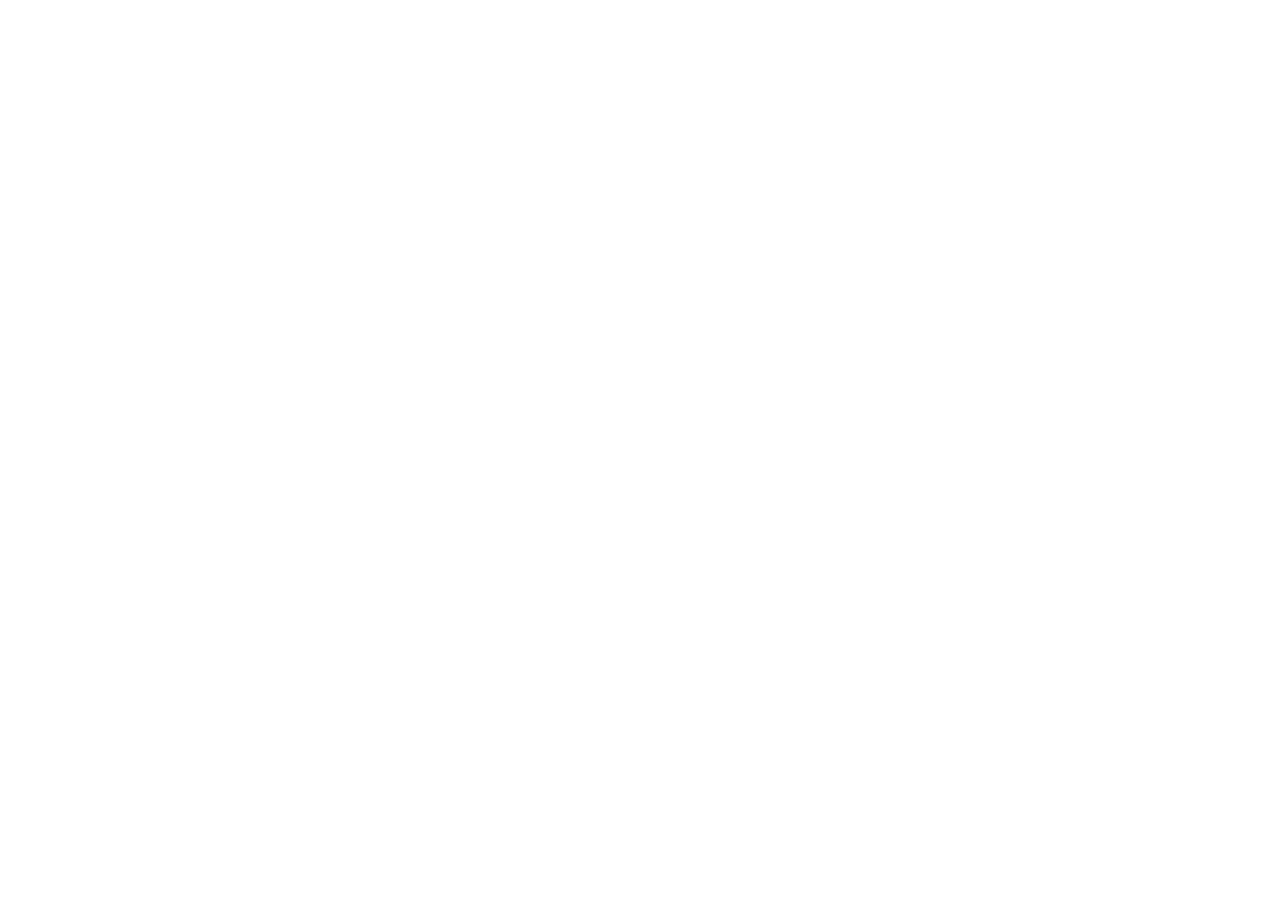
==== commit 3d429430: "Updates" ====
--- a/index.html
+++ b/index.html
@@ -1,72 +1,33 @@
 <!DOCTYPE html><html  lang="en"><head><meta charset="utf-8">
 <meta name="viewport" content="width=device-width, initial-scale=1, maximum-scale=1.0, shrink-to-fit=no">
-<title>Empower Your Business with Reliable IT Outsourcing.</title>
-<style>*,:after,:before{--tw-border-spacing-x:0;--tw-border-spacing-y:0;--tw-translate-x:0;--tw-translate-y:0;--tw-rotate:0;--tw-skew-x:0;--tw-skew-y:0;--tw-scale-x:1;--tw-scale-y:1;--tw-pan-x: ;--tw-pan-y: ;--tw-pinch-zoom: ;--tw-scroll-snap-strictness:proximity;--tw-gradient-from-position: ;--tw-gradient-via-position: ;--tw-gradient-to-position: ;--tw-ordinal: ;--tw-slashed-zero: ;--tw-numeric-figure: ;--tw-numeric-spacing: ;--tw-numeric-fraction: ;--tw-ring-inset: ;--tw-ring-offset-width:0px;--tw-ring-offset-color:#fff;--tw-ring-color:rgba(59,130,246,.5);--tw-ring-offset-shadow:0 0 #0000;--tw-ring-shadow:0 0 #0000;--tw-shadow:0 0 #0000;--tw-shadow-colored:0 0 #0000;--tw-blur: ;--tw-brightness: ;--tw-contrast: ;--tw-grayscale: ;--tw-hue-rotate: ;--tw-invert: ;--tw-saturate: ;--tw-sepia: ;--tw-drop-shadow: ;--tw-backdrop-blur: ;--tw-backdrop-brightness: ;--tw-backdrop-contrast: ;--tw-backdrop-grayscale: ;--tw-backdrop-hue-rotate: ;--tw-backdrop-invert: ;--tw-backdrop-opacity: ;--tw-backdrop-saturate: ;--tw-backdrop-sepia: ;--tw-contain-size: ;--tw-contain-layout: ;--tw-contain-paint: ;--tw-contain-style: }::backdrop{--tw-border-spacing-x:0;--tw-border-spacing-y:0;--tw-translate-x:0;--tw-translate-y:0;--tw-rotate:0;--tw-skew-x:0;--tw-skew-y:0;--tw-scale-x:1;--tw-scale-y:1;--tw-pan-x: ;--tw-pan-y: ;--tw-pinch-zoom: ;--tw-scroll-snap-strictness:proximity;--tw-gradient-from-position: ;--tw-gradient-via-position: ;--tw-gradient-to-position: ;--tw-ordinal: ;--tw-slashed-zero: ;--tw-numeric-figure: ;--tw-numeric-spacing: ;--tw-numeric-fraction: ;--tw-ring-inset: ;--tw-ring-offset-width:0px;--tw-ring-offset-color:#fff;--tw-ring-color:rgba(59,130,246,.5);--tw-ring-offset-shadow:0 0 #0000;--tw-ring-shadow:0 0 #0000;--tw-shadow:0 0 #0000;--tw-shadow-colored:0 0 #0000;--tw-blur: ;--tw-brightness: ;--tw-contrast: ;--tw-grayscale: ;--tw-hue-rotate: ;--tw-invert: ;--tw-saturate: ;--tw-sepia: ;--tw-drop-shadow: ;--tw-backdrop-blur: ;--tw-backdrop-brightness: ;--tw-backdrop-contrast: ;--tw-backdrop-grayscale: ;--tw-backdrop-hue-rotate: ;--tw-backdrop-invert: ;--tw-backdrop-opacity: ;--tw-backdrop-saturate: ;--tw-backdrop-sepia: ;--tw-contain-size: ;--tw-contain-layout: ;--tw-contain-paint: ;--tw-contain-style: }/*! tailwindcss v3.4.17 | MIT License | https://tailwindcss.com*/*,:after,:before{border:0 solid #e5e7eb}:after,:before{--tw-content:""}:host,html{line-height:1.5;-webkit-text-size-adjust:100%;font-family:ui-sans-serif,system-ui,sans-serif,Apple Color Emoji,Segoe UI Emoji,Segoe UI Symbol,Noto Color Emoji;font-feature-settings:normal;font-variation-settings:normal;-moz-tab-size:4;-o-tab-size:4;tab-size:4;-webkit-tap-highlight-color:transparent}body{line-height:inherit;margin:0}hr{border-top-width:1px;color:inherit;height:0}abbr:where([title]){-webkit-text-decoration:underline dotted;text-decoration:underline dotted}h1,h2,h3,h4,h5,h6{font-size:inherit;font-weight:inherit}a{color:inherit;text-decoration:inherit}b,strong{font-weight:bolder}code,kbd,pre,samp{font-family:ui-monospace,SFMono-Regular,Menlo,Monaco,Consolas,Liberation Mono,Courier New,monospace;font-feature-settings:normal;font-size:1em;font-variation-settings:normal}small{font-size:80%}sub,sup{font-size:75%;line-height:0;position:relative;vertical-align:baseline}sub{bottom:-.25em}sup{top:-.5em}table{border-collapse:collapse;border-color:inherit;text-indent:0}button,input,optgroup,select,textarea{color:inherit;font-family:inherit;font-feature-settings:inherit;font-size:100%;font-variation-settings:inherit;font-weight:inherit;letter-spacing:inherit;line-height:inherit;margin:0;padding:0}button,select{text-transform:none}button,input:where([type=button]),input:where([type=reset]),input:where([type=submit]){-webkit-appearance:button;background-color:transparent;background-image:none}:-moz-focusring{outline:auto}:-moz-ui-invalid{box-shadow:none}progress{vertical-align:baseline}::-webkit-inner-spin-button,::-webkit-outer-spin-button{height:auto}[type=search]{-webkit-appearance:textfield;outline-offset:-2px}::-webkit-search-decoration{-webkit-appearance:none}::-webkit-file-upload-button{-webkit-appearance:button;font:inherit}summary{display:list-item}blockquote,dd,dl,figure,h1,h2,h3,h4,h5,h6,hr,p,pre{margin:0}fieldset{margin:0}fieldset,legend{padding:0}menu,ol,ul{list-style:none;margin:0;padding:0}dialog{padding:0}textarea{resize:vertical}input::-moz-placeholder,textarea::-moz-placeholder{color:#9ca3af;opacity:1}input::placeholder,textarea::placeholder{color:#9ca3af;opacity:1}[role=button],button{cursor:pointer}:disabled{cursor:default}audio,canvas,embed,iframe,img,object,svg,video{display:block;vertical-align:middle}img,video{height:auto;max-width:100%}[hidden]:where(:not([hidden=until-found])){display:none}*,:after,:before{box-sizing:border-box}*{font:inherit;margin:0;padding:0}ol[role=list],ul[role=list]{list-style:none}html{display:flex;scroll-behavior:auto;scrollbar-gutter:stable}body,html{min-height:100%;overflow-x:clip}body{display:flex;flex-direction:column;flex-grow:1;line-height:1.5;text-rendering:optimizeSpeed}a:not([class]){-webkit-text-decoration-skip:ink;display:inline-flex;text-decoration-skip-ink:auto}img,picture,svg{display:block;height:auto;max-width:100%}svg{transition:fill var(--transition),stroke var(--transition)}button{outline:none}@media (prefers-reduced-motion:reduce){html:focus-within{scroll-behavior:auto}*,:after,:before{animation-duration:.01ms!important;animation-iteration-count:1!important;scroll-behavior:auto!important;transition-duration:.01ms!important}}.visible{visibility:visible}.fixed{position:fixed}.absolute{position:absolute}.relative{position:relative}.isolate{isolation:isolate}.col-span-2{grid-column:span 2/span 2}.m-auto{margin:auto}.ml-auto{margin-left:auto}.mr-auto{margin-right:auto}.flex{display:flex}.grid{display:grid}.hidden{display:none}.grow{flex-grow:1}.transform{transform:translate(var(--tw-translate-x),var(--tw-translate-y)) rotate(var(--tw-rotate)) skew(var(--tw-skew-x)) skewY(var(--tw-skew-y)) scaleX(var(--tw-scale-x)) scaleY(var(--tw-scale-y))}.resize{resize:both}.grid-cols-2{grid-template-columns:repeat(2,minmax(0,1fr))}.items-start{align-items:flex-start}.opacity-60{opacity:.6}.blur{--tw-blur:blur(8px)}.blur,.filter{filter:var(--tw-blur) var(--tw-brightness) var(--tw-contrast) var(--tw-grayscale) var(--tw-hue-rotate) var(--tw-invert) var(--tw-saturate) var(--tw-sepia) var(--tw-drop-shadow)}.backdrop-filter{-webkit-backdrop-filter:var(--tw-backdrop-blur) var(--tw-backdrop-brightness) var(--tw-backdrop-contrast) var(--tw-backdrop-grayscale) var(--tw-backdrop-hue-rotate) var(--tw-backdrop-invert) var(--tw-backdrop-opacity) var(--tw-backdrop-saturate) var(--tw-backdrop-sepia);backdrop-filter:var(--tw-backdrop-blur) var(--tw-backdrop-brightness) var(--tw-backdrop-contrast) var(--tw-backdrop-grayscale) var(--tw-backdrop-hue-rotate) var(--tw-backdrop-invert) var(--tw-backdrop-opacity) var(--tw-backdrop-saturate) var(--tw-backdrop-sepia)}.transition{transition-duration:.15s;transition-property:color,background-color,border-color,text-decoration-color,fill,stroke,opacity,box-shadow,transform,filter,-webkit-backdrop-filter;transition-property:color,background-color,border-color,text-decoration-color,fill,stroke,opacity,box-shadow,transform,filter,backdrop-filter;transition-property:color,background-color,border-color,text-decoration-color,fill,stroke,opacity,box-shadow,transform,filter,backdrop-filter,-webkit-backdrop-filter;transition-timing-function:cubic-bezier(.4,0,.2,1)}@media (min-width:1024px){.lg\:order-1{order:1}.lg\:order-2{order:2}.lg\:order-3{order:3}.lg\:order-4{order:4}.lg\:order-5{order:5}.lg\:col-auto{grid-column:auto}.lg\:col-span-4{grid-column:span 4/span 4}.lg\:ml-auto{margin-left:auto}.lg\:mr-auto{margin-right:auto}.lg\:hidden{display:none}}</style>
-<style>@font-face{font-family:swiper-icons;font-style:normal;font-weight:400;src:url(data:application/font-woff;charset=utf-8;base64,\ [base64]//wADZ2x5ZgAAAywAAADMAAAD2MHtryVoZWFkAAABbAAAADAAAAA2E2+eoWhoZWEAAAGcAAAAHwAAACQC9gDzaG10eAAAAigAAAAZAAAArgJkABFsb2NhAAAC0AAAAFoAAABaFQAUGG1heHAAAAG8AAAAHwAAACAAcABAbmFtZQAAA/gAAAE5AAACXvFdBwlwb3N0AAAFNAAAAGIAAACE5s74hXjaY2BkYGAAYpf5Hu/j+W2+MnAzMYDAzaX6QjD6/4//Bxj5GA8AuRwMYGkAPywL13jaY2BkYGA88P8Agx4j+/8fQDYfA1AEBWgDAIB2BOoAeNpjYGRgYNBh4GdgYgABEMnIABJzYNADCQAACWgAsQB42mNgYfzCOIGBlYGB0YcxjYGBwR1Kf2WQZGhhYGBiYGVmgAFGBiQQkOaawtDAoMBQxXjg/wEGPcYDDA4wNUA2CCgwsAAAO4EL6gAAeNpj2M0gyAACqxgGNWBkZ2D4/wMA+xkDdgAAAHjaY2BgYGaAYBkGRgYQiAHyGMF8FgYHIM3DwMHABGQrMOgyWDLEM1T9/w8UBfEMgLzE////P/5//f/V/xv+r4eaAAeMbAxwIUYmIMHEgKYAYjUcsDAwsLKxc3BycfPw8jEQA/[base64]/uznmfPFBNODM2K7MTQ45YEAZqGP81AmGGcF3iPqOop0r1SPTaTbVkfUe4HXj97wYE+yNwWYxwWu4v1ugWHgo3S1XdZEVqWM7ET0cfnLGxWfkgR42o2PvWrDMBSFj/IHLaF0zKjRgdiVMwScNRAoWUoH78Y2icB/yIY09An6AH2Bdu/UB+yxopYshQiEvnvu0dURgDt8QeC8PDw7Fpji3fEA4z/PEJ6YOB5hKh4dj3EvXhxPqH/SKUY3rJ7srZ4FZnh1PMAtPhwP6fl2PMJMPDgeQ4rY8YT6Gzao0eAEA409DuggmTnFnOcSCiEiLMgxCiTI6Cq5DZUd3Qmp10vO0LaLTd2cjN4fOumlc7lUYbSQcZFkutRG7g6JKZKy0RmdLY680CDnEJ+UMkpFFe1RN7nxdVpXrC4aTtnaurOnYercZg2YVmLN/d/gczfEimrE/fs/bOuq29Zmn8tloORaXgZgGa78yO9/cnXm2BpaGvq25Dv9S4E9+5SIc9PqupJKhYFSSl47+Qcr1mYNAAAAeNptw0cKwkAAAMDZJA8Q7OUJvkLsPfZ6zFVERPy8qHh2YER+3i/BP83vIBLLySsoKimrqKqpa2hp6+jq6RsYGhmbmJqZSy0sraxtbO3sHRydnEMU4uR6yx7JJXveP7WrDycAAAAAAAH//wACeNpjYGRgYOABYhkgZgJCZgZNBkYGLQZtIJsFLMYAAAw3ALgAeNolizEKgDAQBCchRbC2sFER0YD6qVQiBCv/H9ezGI6Z5XBAw8CBK/m5iQQVauVbXLnOrMZv2oLdKFa8Pjuru2hJzGabmOSLzNMzvutpB3N42mNgZGBg4GKQYzBhYMxJLMlj4GBgAYow/P/PAJJhLM6sSoWKfWCAAwDAjgbRAAB42mNgYGBkAIIbCZo5IPrmUn0hGA0AO8EFTQAA)}:root{--swiper-theme-color:#007aff}:host{display:block;margin-left:auto;margin-right:auto;position:relative;z-index:1}.swiper{display:block;list-style:none;margin-left:auto;margin-right:auto;overflow:hidden;padding:0;position:relative;z-index:1}.swiper-vertical>.swiper-wrapper{flex-direction:column}.swiper-wrapper{box-sizing:content-box;display:flex;height:100%;position:relative;transition-property:transform;transition-timing-function:var(--swiper-wrapper-transition-timing-function,initial);width:100%;z-index:1}.swiper-android .swiper-slide,.swiper-ios .swiper-slide,.swiper-wrapper{transform:translateZ(0)}.swiper-horizontal{touch-action:pan-y}.swiper-vertical{touch-action:pan-x}.swiper-slide{display:block;flex-shrink:0;height:100%;position:relative;transition-property:transform;width:100%}.swiper-slide-invisible-blank{visibility:hidden}.swiper-autoheight,.swiper-autoheight .swiper-slide{height:auto}.swiper-autoheight .swiper-wrapper{align-items:flex-start;transition-property:transform,height}.swiper-backface-hidden .swiper-slide{backface-visibility:hidden;transform:translateZ(0)}.swiper-3d.swiper-css-mode .swiper-wrapper{perspective:1200px}.swiper-3d .swiper-wrapper{transform-style:preserve-3d}.swiper-3d{perspective:1200px}.swiper-3d .swiper-cube-shadow,.swiper-3d .swiper-slide{transform-style:preserve-3d}.swiper-css-mode>.swiper-wrapper{overflow:auto;scrollbar-width:none;-ms-overflow-style:none}.swiper-css-mode>.swiper-wrapper::-webkit-scrollbar{display:none}.swiper-css-mode>.swiper-wrapper>.swiper-slide{scroll-snap-align:start start}.swiper-css-mode.swiper-horizontal>.swiper-wrapper{scroll-snap-type:x mandatory}.swiper-css-mode.swiper-vertical>.swiper-wrapper{scroll-snap-type:y mandatory}.swiper-css-mode.swiper-free-mode>.swiper-wrapper{scroll-snap-type:none}.swiper-css-mode.swiper-free-mode>.swiper-wrapper>.swiper-slide{scroll-snap-align:none}.swiper-css-mode.swiper-centered>.swiper-wrapper:before{content:"";flex-shrink:0;order:9999}.swiper-css-mode.swiper-centered>.swiper-wrapper>.swiper-slide{scroll-snap-align:center center;scroll-snap-stop:always}.swiper-css-mode.swiper-centered.swiper-horizontal>.swiper-wrapper>.swiper-slide:first-child{margin-inline-start:var(--swiper-centered-offset-before)}.swiper-css-mode.swiper-centered.swiper-horizontal>.swiper-wrapper:before{height:100%;min-height:1px;width:var(--swiper-centered-offset-after)}.swiper-css-mode.swiper-centered.swiper-vertical>.swiper-wrapper>.swiper-slide:first-child{margin-block-start:var(--swiper-centered-offset-before)}.swiper-css-mode.swiper-centered.swiper-vertical>.swiper-wrapper:before{height:var(--swiper-centered-offset-after);min-width:1px;width:100%}.swiper-3d .swiper-slide-shadow,.swiper-3d .swiper-slide-shadow-bottom,.swiper-3d .swiper-slide-shadow-left,.swiper-3d .swiper-slide-shadow-right,.swiper-3d .swiper-slide-shadow-top{height:100%;left:0;pointer-events:none;position:absolute;top:0;width:100%;z-index:10}.swiper-3d .swiper-slide-shadow{background:#00000026}.swiper-3d .swiper-slide-shadow-left{background-image:linear-gradient(270deg,rgba(0,0,0,.5),transparent)}.swiper-3d .swiper-slide-shadow-right{background-image:linear-gradient(90deg,rgba(0,0,0,.5),transparent)}.swiper-3d .swiper-slide-shadow-top{background-image:linear-gradient(0deg,rgba(0,0,0,.5),transparent)}.swiper-3d .swiper-slide-shadow-bottom{background-image:linear-gradient(180deg,rgba(0,0,0,.5),transparent)}.swiper-lazy-preloader{border:4px solid var(--swiper-preloader-color,var(--swiper-theme-color));border-radius:50%;border-top:4px solid transparent;box-sizing:border-box;height:42px;left:50%;margin-left:-21px;margin-top:-21px;position:absolute;top:50%;transform-origin:50%;width:42px;z-index:10}.swiper-watch-progress .swiper-slide-visible .swiper-lazy-preloader,.swiper:not(.swiper-watch-progress) .swiper-lazy-preloader{animation:swiper-preloader-spin 1s linear infinite}.swiper-lazy-preloader-white{--swiper-preloader-color:#fff}.swiper-lazy-preloader-black{--swiper-preloader-color:#000}@keyframes swiper-preloader-spin{0%{transform:rotate(0)}to{transform:rotate(1turn)}}@font-face{font-display:swap;font-family:Gilroy;font-weight:400;src:url(/test-resense/fonts/Gilroy-Regular.woff2) format("woff2")}@font-face{font-display:swap;font-family:Gilroy;font-weight:500;src:url(/test-resense/fonts/Gilroy-Medium.woff2) format("woff2")}@font-face{font-display:swap;font-family:Gilroy;font-weight:600;src:url(/test-resense/fonts/Gilroy-SemiBold.woff2) format("woff2")}@font-face{font-display:swap;font-family:Gilroy;font-weight:700;src:url(/test-resense/fonts/Gilroy-Bold.woff2) format("woff2")}*,:after,:before{box-sizing:border-box}*{font:inherit;margin:0;padding:0}ol,ul{list-style:none}html{display:flex;overflow-x:clip;scroll-behavior:auto}body,html{min-height:100%}body{flex-grow:1;line-height:1.5;text-rendering:optimizeSpeed}a:not([class]){-webkit-text-decoration-skip:ink;text-decoration-skip-ink:auto}img,picture,svg{display:block;height:auto;max-width:100%}svg{transition:fill 404ms var(--transition),stroke 404ms var(--transition)}button,input,optgroup,select,textarea{-webkit-appearance:button;background-color:transparent;background-image:none;border:none;color:inherit;font-family:inherit;font-size:100%;font-weight:inherit;line-height:inherit;margin:0;outline:none;padding:0}@media (prefers-reduced-motion:reduce){html:focus-within{scroll-behavior:auto}*,:after,:before{animation-duration:.01ms!important;animation-iteration-count:1!important;scroll-behavior:auto!important;transition-duration:.01ms!important}}.h2{font-size:34px;font-weight:700;letter-spacing:1px}@media (max-width: 1440px){.h2{font-size:calc(17.77465px + 1.12676vw)}}.paragraph{color:hsl(from var(--clr-white) h s l/.6);font-size:16px;font-weight:500;letter-spacing:1px}@media (max-width: 1440px){.paragraph{font-size:calc(14.64789px + .0939vw)}}.paragraph a{color:hsl(from var(--clr-white) h s l/1);text-decoration:underline}:root{--family:"Gilroy",sans-serif;--header-height:70px;--page-space:24px;--transition:.3s ease-in-out;--clr-white:#fff;--clr-black:#000;--clr-codGray:#1c1c1c;--clr-tundora:#454545;--clr-silverChalice:#a8a8a8;--clr-alto:#d9d9d9;--clr-eminence:#5f2f7f;--clr-mineShaft:#242424;--clr-mineShaftTwo:#2e2e2e;--clr-red:#e54848}@media (min-width:1024px){:root{--header-height:80px}}@media (min-width:1440px){:root{--header-height:120px;--page-space:88px}}body{background-color:var(--clr-codGray);background-image:linear-gradient(hsla(0,0%,100%,.01) 1px,transparent 0),linear-gradient(90deg,hsla(0,0%,100%,.01) 1px,transparent 0);background-size:10px 10px;color:var(--clr-white);font-family:var(--family),sans-serif;letter-spacing:1px;line-height:1.25;overflow-x:clip}body [id=__nuxt]{display:flex;flex-direction:column;flex-grow:1}body main{display:grid;grid-template-columns:repeat(1,minmax(0,1fr))}.page-layout{display:grid;flex-grow:1;grid-template-rows:1fr auto}.page-layout .main-content{padding-top:var(--header-height)}.page-layout .main-content__wrapper{position:relative}.page-layout .main-content__wrapper>*+*{padding-top:170px}@media (max-width: 1440px){.page-layout .main-content__wrapper>*+*{padding-top:calc(75.35211px + 6.57277vw)}}.page-layout .main-content__wrapper.has-bg{background-color:var(--clr-codGray)}.page-layout .main-content__wrapper.has-bg:before{background-color:var(--clr-codGray);bottom:calc(100% - 1px);content:"";height:calc(var(--header-height) + 2px);inset-inline:0;position:absolute}.page-layout .main-content>section{padding-top:12px;position:relative}@media (min-width:768px){.page-layout .main-content>section{padding-top:140px}}@media (min-width:768px) and (max-width: 1440px){.page-layout .main-content>section{padding-top:calc(85.91549px + 3.75587vw)}}.page-layout .main-content>section:after{background:linear-gradient(180deg,var(--clr-codGray) 10%,transparent 100%);content:"";height:100%;left:0;position:absolute;top:0;width:100%;z-index:-1}.container{--w-container:1440px;align-content:flex-start;display:grid;padding-inline:var(--page-space)}@media (min-width:1440px){.container{padding-inline:calc(50vw - var(--w-container)/2 + var(--page-space));width:100%}.container--small{padding-inline:calc(50vw - var(--w-container)/2 + 120px)}.container--tiny{padding-inline:calc(50vw - var(--w-container)/2 + 160px)}}.img-cover,.img-cover img{-o-object-fit:cover;object-fit:cover}.img-contain,.img-cover,.img-cover img{height:100%;-o-object-position:center;object-position:center;width:100%}.img-center,.img-contain{-o-object-fit:contain;object-fit:contain}.img-center{margin-inline:auto;max-height:100%;max-width:100%;-o-object-position:center;object-position:center}*,a,body,button,li,nav,ul{cursor:url([data-uri]) 0 0,auto!important}.logo{aspect-ratio:88/16;position:relative;width:104px}@media (max-width: 1440px){.logo{width:calc(82.3662px + 1.50235vw)}}.logo__short{aspect-ratio:1;filter:blur(10px);height:230%;left:-100%;opacity:0;position:absolute;rotate:0;top:-45%}.btn{--btn-clr:var(--clr-codGray);--btn-bg:var(--clr-white);--btn-bg-hover:var(--clr-alto);align-items:center;background-color:var(--btn-bg);border-radius:100px;color:var(--btn-clr);display:flex;font-size:13px;font-weight:600;gap:4px;justify-content:center;line-height:1;padding-block:14px;padding-left:30px;padding-right:15px;text-align:left;transition:background-color var(--transition)}.btn svg{aspect-ratio:1;flex:none;margin-left:0;transition:margin-left var(--transition);width:18px}@media (hover:hover){.btn{cursor:pointer}.btn:hover{background-color:var(--btn-bg-hover)}.btn:hover svg{margin-left:20px}}.btn--big{font-size:16px;min-width:230px;padding-block:17px;padding-block:21px}@media (max-width: 1440px){.btn--big{padding-block:calc(16.94366px + .28169vw)}}.btn--border{--btn-clr:var(--clr-white);--btn-bg:transparent;--btn-bg-hover:transparent;box-shadow:inset 0 0 0 1px hsl(from var(--clr-white) h s l/.1)}.btn--pulse{animation:pulse 1.3s cubic-bezier(.16,0,0,1) infinite;box-shadow:0 0 hsl(from var(--clr-white) h s l/.3)}@keyframes pulse{70%{box-shadow:0 0 0 30px hsl(from var(--clr-white) h s l/0)}to{box-shadow:0 0 hsl(from var(--clr-white) h s l/0)}}.btn-slider{--btn-slider-font-size:9px;-webkit-backdrop-filter:blur(11px);backdrop-filter:blur(11px);background-color:hsl(from var(--clr-white) h s l/.04);border-radius:100px;box-shadow:inset 0 0 0 1px hsl(from var(--clr-white) h s l/.04);color:hsl(from var(--clr-white) h s l/.4);display:inline-flex;flex:none;font-size:var(--btn-slider-font-size);font-weight:600;justify-content:center;letter-spacing:1px;line-height:1.1;overflow:hidden;padding-block:10px;position:relative;text-align:center;transition:background-color var(--transition),color var(--transition),box-shadow var(--transition);white-space:nowrap}@media (max-width: 1440px){.btn-slider{padding-block:calc(7.29577px + .18779vw)}}.btn-slider{padding-inline:14px}@media (max-width: 1440px){.btn-slider{padding-inline:calc(11.29577px + .18779vw)}}.btn-slider:after{background:hsl(from var(--clr-white) h s l/.12);content:"";top:0;right:0;bottom:0;left:0;opacity:0;position:absolute;transition:width .1s linear;width:0;z-index:-1}@media (hover:hover){.btn-slider{cursor:pointer}.btn-slider:hover{background-color:hsl(from var(--clr-white) h s l/.12);box-shadow:inset 0 0 0 1px hsl(from var(--clr-white) h s l/.2);color:hsl(from var(--clr-white) h s l/1)}}.btn-slider.swiper-pagination-bullet-active,.btn-slider[part=bullet-active]{color:hsl(from var(--clr-white) h s l/1)}.btn-slider.swiper-pagination-bullet-active:after,.btn-slider[part=bullet-active]:after{opacity:1;width:var(--pagination-progress)}.btn-swiper{--btn-swiper-width:46px;aspect-ratio:1;background-color:hsl(from var(--clr-mineShaft) h s l/.3);border-radius:50%;box-shadow:inset 0 0 0 1px hsl(from var(--clr-white) h s l/.04);color:hsl(from var(--clr-white) h s l/.6);display:grid;flex:none;place-items:center;transition:box-shadow var(--transition),color var(--transition);width:var(--btn-swiper-width)}.btn-swiper svg{aspect-ratio:1;width:22px}.btn-swiper[disabled]{cursor:not-allowed;opacity:.4}@media (hover:hover){.btn-swiper:not([disabled]):hover{box-shadow:inset 0 0 0 1px hsl(from var(--clr-white) h s l/.1);color:hsl(from var(--clr-white) h s l/1)}}.btn-swiper--big{--btn-swiper-width:60px}.link,a{--link-color:var(--clr-mine-shaft);color:var(--link-color);display:inline-flex;text-decoration:none}@media (hover:hover){.link:not([class]),a:not([class]){transition:opacity var(--transition),color var(--transition)}.link:not([class]):hover,a:not([class]):hover{opacity:.7}}.link{font-weight:600}@media (hover:hover){.link{transition:opacity var(--transition),color var(--transition)}.link:hover{opacity:.7}}.tag-item{-webkit-backdrop-filter:blur(11px);backdrop-filter:blur(11px);background:hsl(from var(--clr-white) h s l/.04);border:1px solid hsl(from var(--clr-white) h s l/.1);border-radius:30px;color:hsl(from var(--clr-white) h s l/.4);font-size:9px;font-weight:600;padding:7px 14px}.tag-item--small{font-size:7px;padding:2px 6px}input[type=email],input[type=text]{-webkit-backdrop-filter:blur(11px);backdrop-filter:blur(11px);background:hsl(from var(--clr-white) h s l/.03);border:1px solid hsl(from var(--clr-white) h s l/.03);border-radius:10px;font-size:17px;font-weight:500;line-height:1;padding:27px 30px;transition:border-color var(--transition);width:100%}@media (max-width: 1440px){input[type=email],input[type=text]{font-size:calc(14.29577px + .18779vw)}}input[type=email],input[type=text]{padding-block:27px}@media (max-width: 1440px){input[type=email],input[type=text]{padding-block:calc(22.94366px + .28169vw)}}input[type=email],input[type=text]{padding-inline:30px}@media (max-width: 1440px){input[type=email],input[type=text]{padding-inline:calc(23.23944px + .46948vw)}}input[type=email]::-moz-placeholder,input[type=text]::-moz-placeholder{color:hsl(from var(--clr-white) h s l/.6)}input[type=email]::placeholder,input[type=text]::placeholder{color:hsl(from var(--clr-white) h s l/.6)}input[type=email]:hover,input[type=text]:hover{border:1px solid hsl(from var(--clr-white) h s l/.1)}input[type=email]:focus,input[type=text]:focus{border:1px solid hsl(from var(--clr-white) h s l/.3)}input[type=email].input-error,input[type=text].input-error{border:1px solid hsl(from var(--clr-red) h s l/1)}.scrollbar{--hiddenTrackColor:var(--clr-tundora);--colorThumb:var(--clr-white)}.scrollbar ::-webkit-scrollbar-track{background-color:transparent;border-radius:10px;-webkit-box-shadow:inset 0 0 0 3px var(--hiddenTrackColor),inset 0 0 0 5px var(--colorThumb);margin-bottom:7px}.scrollbar ::-webkit-scrollbar{background-color:transparent;width:4px}.scrollbar ::-webkit-scrollbar-thumb{background-color:var(--colorThumb);border-radius:10px}.hide-scrollbar{-ms-overflow-style:none;scrollbar-width:none}.hide-scrollbar::-webkit-scrollbar{display:none}.form-group{display:flex;flex-direction:column;gap:12px;position:relative}.form-group .label{font-size:14px;font-weight:600;line-height:1}.form-group:has([required]) .label{position:relative}.form-group:has([required]) .label:after{color:var(--clr-red);content:"*"}.form-group [role=alert]{color:var(--clr-red);font-size:14px;left:0;position:absolute;top:calc(100% + 4px)}.pagination--default{align-items:center;background-color:hsl(from var(--clr-white) h s l/.04);border-radius:50px;box-shadow:inset 0 0 0 1px hsl(from var(--clr-white) h s l/.04);display:flex;gap:10px;padding:10px 15px}.pagination .swiper-pagination-bullet:not(.btn-slider){aspect-ratio:1;background-color:hsl(from var(--clr-white) h s l/.3);border-radius:50%;width:5px}.pagination .swiper-pagination-bullet:not(.btn-slider).swiper-pagination-bullet-active{background-color:hsl(from var(--clr-white) h s l/1)}.item-row{-webkit-backdrop-filter:blur(22px);backdrop-filter:blur(22px);background-color:#ffffff08;border-radius:10px;-moz-column-gap:60px;column-gap:60px;display:flex;flex-direction:column;padding:22px;row-gap:10px}@media (max-width: 1440px){.item-row{-moz-column-gap:calc(5.91549px + 3.75587vw);column-gap:calc(5.91549px + 3.75587vw)}}.item-row{padding-block:40px}@media (max-width: 1440px){.item-row{padding-block:calc(15.66197px + 1.69014vw)}}.item-row{padding-inline:50px}@media (max-width: 1440px){.item-row{padding-inline:calc(12.14085px + 2.62911vw)}}@media (min-width:1024px){.item-row{align-items:center;display:grid;grid-template-columns:2fr 4fr}.item-row__description,.item-row__title{align-items:center;display:flex;min-height:2lh}}.item-row__title{font-size:22px;font-weight:600;line-height:1}@media (max-width: 1440px){.item-row__title{font-size:calc(16.59155px + .37559vw)}}.item-row__description{font-size:16px;font-weight:500;opacity:.6}@media (max-width: 1440px){.item-row__description{font-size:calc(11.94366px + .28169vw)}}.slide-banner{font-size:70px;font-weight:700;letter-spacing:1px;line-height:1.1;text-align:center;text-transform:uppercase}@media (max-width: 1440px){.slide-banner{font-size:calc(9.15493px + 4.22535vw)}}.slider-wrapper{display:grid;grid-template-columns:repeat(1,minmax(0,1fr));grid-template-rows:1fr auto auto 1fr auto;margin-inline:auto;max-width:calc(1200px + var(--page-space)*2);padding-inline:var(--page-space);width:100%}@media (min-width:1024px){.slider-wrapper{grid-template-rows:none}}.slider-wrapper .swiper{display:grid;grid-row:2;grid-template-columns:repeat(1,minmax(0,1fr))}@media (min-width:1024px){.slider-wrapper .swiper{grid-row:initial}}.slider-wrapper .swiper-slide .slide-banner__content{filter:blur(10px);opacity:0;scale:.8;transition:filter .45s linear,scale .45s linear,opacity .45s linear}.slider-wrapper .swiper-slide.swiper-slide-active .slide-banner__content{filter:blur(0);opacity:1;scale:1;transition-delay:.55s}.slider-wrapper .pagination{align-items:center;align-self:center;display:flex;gap:4px;grid-row:5;margin-bottom:30px;margin-inline:calc(var(--page-space)*-1);-webkit-mask:linear-gradient(90deg,transparent,#fff 5%,#fff 95%,transparent);mask:linear-gradient(90deg,transparent,#fff 5%,#fff 95%,transparent);overflow-x:scroll;overflow-y:hidden;padding-inline:var(--page-space);scroll-padding-left:var(--page-space);scroll-snap-type:x mandatory;scrollbar-width:none;width:calc(100% + var(--page-space)*2)}@media (min-width:1024px){.slider-wrapper .pagination{grid-row:initial;justify-content:center}}.slider-wrapper__action{align-items:center;display:flex;flex-direction:column;grid-row:3;margin-top:30px}@media (min-width:1024px){.slider-wrapper__action{grid-row:initial}}.section{display:grid;gap:40px}@media (max-width: 1440px){.section{gap:calc(26.47887px + .93897vw)}}.section-header{display:flex;flex-direction:column;gap:10px}@media (min-width:1024px){.section-header:not(.section-header--middle)>*{max-width:65%}}.section-header--space{text-align:center}@media (min-width:1024px){.section-header--space{padding-inline:32px;text-align:left}}.section-header--middle{margin-inline:auto;max-width:620px;text-align:center;width:100%}@media (min-width:1024px){.section-header--center{align-items:center;text-align:center}}.section-grid{display:grid;gap:12px;grid-template-columns:repeat(1,1fr)}@media (max-width: 1440px){.section-grid{gap:calc(3.88732px + .56338vw)}}@media (min-width:1024px){.section-grid--3{grid-template-columns:repeat(3,1fr)}}.section-grid--3>*{aspect-ratio:1;border-radius:10px;overflow:hidden}@media (min-width:1024px){.section-grid--3>*{aspect-ratio:396/694}}.section-grid--3>:has(.stop-motion){align-items:center;background-color:#020204;display:flex;flex-direction:column;justify-content:center}.section-grid--3>:has(.stop-motion) img{max-height:75%;max-width:80%;-o-object-fit:contain;object-fit:contain}@media (min-width:1024px){.section-grid--2{grid-template-columns:repeat(2,1fr)}}.section-grid--2>*{aspect-ratio:1;border-radius:10px;overflow:hidden}@media (min-width:1024px){.section-grid--gallery{grid-template-columns:repeat(12,1fr)}}.section-grid--gallery>*{aspect-ratio:1;border-radius:10px;overflow:hidden;position:relative}.section-grid--gallery>.white{background-color:#f4f0e6}.section-grid--gallery>.white>img{scale:1.4}.section-grid--gallery>.red{background-color:#ff3b00}@media (min-width:1024px){.section-grid--gallery>*{aspect-ratio:auto;grid-column:span 3}.section-grid--gallery>.full{aspect-ratio:854/592;grid-column:span 9}}.section-grid--gallery>.full img{margin:auto}.section-grid--gallery>* img{top:0;right:0;bottom:0;left:0;position:absolute}.section-grid--cards{gap:10px;grid-template-columns:repeat(3,1fr)}@media (max-width: 1440px){.section-grid--cards{gap:calc(12.70423px - .18779vw)}}.section-grid--cards[data-card-count]{grid-template-columns:repeat(24,1fr)}.section-grid--cards[data-card-count="5"]>*{--card-space:30px;grid-column:span 8}.section-grid--cards[data-card-count="4"]>*,.section-grid--cards[data-card-count="5"]>:first-child,.section-grid--cards[data-card-count="5"]>:nth-child(2){--card-space:70px;grid-column:span 12}.section-grid--cards[data-card-count="3"]>*{--card-space:30px;grid-column:span 12}.section-grid--cards[data-card-count="3"]>:first-child{--card-space:70px;grid-column:1/-1}.section-grid--cards[data-card-count="3"]>:nth-child(2){grid-column:span 14}.section-grid--cards[data-card-count="3"]>:nth-child(3){grid-column:span 10}.section-awards{gap:7px;grid-template-columns:repeat(2,1fr)}@media (max-width: 1440px){.section-awards{gap:calc(4.29577px + .18779vw)}}@media (min-width:768px){.section-awards{grid-template-columns:repeat(3,1fr)}}.section-samples{margin-bottom:180px}@media (max-width: 1440px){.section-samples{margin-bottom:calc(44.78873px + 9.38967vw)}}.section-samples{gap:40px}@media (max-width: 1440px){.section-samples{gap:calc(26.47887px + .93897vw)}}.section-samples__header{display:flex;flex-direction:column;gap:12px;max-width:470px}@media (max-width: 1440px){.section-samples__header{gap:calc(6.59155px + .37559vw)}}@media (min-width:1024px){.section-samples__header{margin-inline:30px}}.section-samples__item,.section-samples__items{display:grid;gap:16px}@media (min-width:768px){.section-samples__item{grid-template-columns:repeat(2,1fr)}}@media (min-width:1024px){.section-samples__item{aspect-ratio:1343/437;grid-template-columns:repeat(12,1fr)}}.section-samples__item .sample{--sample-aspect:328/238}@media (min-width:1024px){.section-samples__item .sample:first-child{--sample-aspect:1;grid-column:span 4}.section-samples__item .sample:nth-child(2),.section-samples__item--revert .sample:first-child{--sample-aspect:auto;grid-column:span 8}.section-samples__item--revert .sample:nth-child(2){--sample-aspect:1;grid-column:span 4}}.section-prices{margin-bottom:150px;position:relative;z-index:1}@media (max-width: 1440px){.section-prices{margin-bottom:calc(55.35211px + 6.57277vw)}}.section-prices{gap:40px}@media (max-width: 1440px){.section-prices{gap:calc(26.47887px + .93897vw)}}.section-prices__header{display:flex;flex-direction:column;gap:12px;margin-inline:auto;max-width:700px;text-align:center;width:100%}@media (max-width: 1440px){.section-prices__header{gap:calc(6.59155px + .37559vw)}}.section-prices__items{display:grid;gap:14px}@media (min-width:768px){.section-prices__items{grid-template-columns:repeat(2,1fr)}}@media (min-width:1024px){.section-prices__items{grid-template-columns:repeat(4,1fr)}}.section-question{margin-bottom:180px}@media (max-width: 1440px){.section-question{margin-bottom:calc(44.78873px + 9.38967vw)}}.section-question{gap:40px}@media (max-width: 1440px){.section-question{gap:calc(26.47887px + .93897vw)}}.section-question__header{display:flex;flex-direction:column}@media (min-width:1024px){.section-question__header{margin-inline:30px}}.section-question__items{align-items:flex-start;display:grid;gap:10px}@media (min-width:1024px){.section-question__items{grid-template-columns:repeat(2,1fr)}}.section-question__items>*{display:grid;gap:inherit}.section-question__items>:nth-child(2){display:none}@media (min-width:1024px){.section-question__items>:nth-child(2){display:grid}}.section-question__accordion{display:grid;gap:10px}.section-content{display:grid;gap:30px}@media (min-width:1024px){.section-content{align-items:center;grid-template-columns:repeat(2,1fr)}}</style>
-<style>[data-vgsap-from-invisible=true]:not([data-vgsap-stagger=true]),[data-vgsap-from-invisible=true][data-vgsap-stagger=true]>*{opacity:0}</style>
-<style>.page-enter-active,.page-leave-active{transition:all .4s}.page-enter-from,.page-leave-to{filter:blur(1rem);opacity:0}</style>
-<style>.btn-mobile{--header-transition:.6s cubic-bezier(.86,0,.07,1);aspect-ratio:1;-webkit-backdrop-filter:blur(11px);backdrop-filter:blur(11px);background-color:hsl(from var(--clr-white) h s l/.04);border-radius:50%;padding:12px;width:40px}.btn-mobile__line{background-color:var(--clr-silverChalice);border-radius:4px;display:flex;flex:none;height:2px;transform-origin:center;transition:all var(--header-transition);width:100%}.btn-mobile__line:nth-child(2){background-color:transparent;margin-block:4px;position:relative}.btn-mobile__line:nth-child(2):after,.btn-mobile__line:nth-child(2):before{background-color:var(--clr-silverChalice);border-radius:4px;content:"";height:2px;position:absolute;transition:all var(--header-transition);width:100%}.btn-mobile.is-opened .btn-mobile__line:first-child{opacity:0;transform:translateY(-100%)}.btn-mobile.is-opened .btn-mobile__line:nth-child(2):after{transform:rotate(-45deg)}.btn-mobile.is-opened .btn-mobile__line:nth-child(2):before{transform:rotate(45deg)}.btn-mobile.is-opened .btn-mobile__line:nth-child(3){opacity:0;transform:translateY(100%)}.menu-mobile{display:grid;filter:blur(5px);grid-template-rows:1fr;overflow-y:auto;pointer-events:auto;transition:filter var(--transition)}.menu-mobile.is-opened{filter:blur(0)}.menu-mobile__wrapper{grid-template-rows:auto 1fr auto auto;padding-block:15px}.menu-mobile__header,.menu-mobile__wrapper{display:grid;padding-inline:var(--page-space)}.menu-mobile__header{gap:6px;grid-auto-flow:column;margin-inline:calc(var(--page-space)*-1);overflow-x:scroll;overflow-y:hidden;scroll-padding-left:var(--page-space);scroll-snap-type:x mandatory;scrollbar-width:none;width:calc(100% + var(--page-space)*2)}.menu-mobile__header>*{scroll-snap-align:start;width:calc(50vw - var(--page-space) - 3px)}.menu-mobile__main{border-top:1px solid var(--clr-mineShaftTwo);display:flex;flex-direction:column;margin-top:12px}.menu-mobile__action{padding-block:12px;position:relative}.menu-mobile__action:after,.menu-mobile__action:before{background-color:var(--clr-mineShaftTwo);content:"";height:1px;position:absolute;width:100%}.menu-mobile__action:after{bottom:100%}.menu-mobile__action:before{top:100%}.menu-mobile__footer{align-items:center;display:flex;justify-content:space-between;margin-top:12px}.menu-mobile__logo{display:flex;flex-direction:column;font-size:10px;gap:12px;justify-content:flex-start;opacity:.6}.menu-mobile__logo svg{width:103px}@media (max-width: 1440px){.menu-mobile__logo svg{width:calc(85.42254px + 1.22066vw)}}.menu-mobile__socials{align-items:center;display:flex;gap:8px;justify-content:flex-end}.header{display:grid;grid-template-columns:repeat(1,minmax(0,1fr));grid-template-rows:auto 0fr;top:0;right:0;bottom:0;left:0;place-content:flex-start;pointer-events:none;position:fixed;transition:grid-template-rows var(--transition);z-index:10}.header__backdrop{-webkit-backdrop-filter:blur(25px);backdrop-filter:blur(25px);background:#1d1d1dbf;display:grid;grid-column:1/-1;grid-row:1/3;top:0;right:0;bottom:0;left:0;opacity:0;position:absolute;transition:opacity var(--transition)}.header__main{align-items:center;grid-row-start:1;grid-template-columns:1fr auto;padding-block:15px;pointer-events:auto;position:relative}@media (min-width:1024px){.header__main{padding-block:30px}}@media (min-width:1440px){.header__main{padding-block:50px}}.header__main:before{background:linear-gradient(180deg,var(--clr-codGray) 0,hsl(from var(--clr-codGray) h s l/0) 100%);content:"";top:0;right:0;bottom:0;left:0;mask-image:linear-gradient(0deg,transparent 0,#000);-webkit-mask-image:linear-gradient(0deg,transparent 0,#000);position:absolute;z-index:-1}.header__menu{align-items:center;display:flex;gap:70px}@media (max-width: 1440px){.header__menu{gap:calc(2.39437px + 4.69484vw)}}.header__menu li{position:relative}.header__menu .sub-menu{--offset:calc(-50% - var(--offset-menu, 0));-webkit-backdrop-filter:blur(11px);backdrop-filter:blur(11px);filter:blur(10px);left:50%;opacity:0;pointer-events:none;position:absolute;top:calc(100% + 40px);transform:translate(var(--offset));transition:opacity var(--transition),visibility var(--transition),filter var(--transition),top var(--transition);visibility:hidden}.header__menu .sub-menu.is-opened{filter:blur(0);opacity:1;pointer-events:auto;top:calc(100% + 20px);visibility:visible}.header .menu-mobile{grid-row-start:2}@media (min-width:1024px){.header .menu-mobile{display:none}}.header.is-opened{grid-template-rows:auto 1fr}.header.is-opened .header__backdrop{opacity:1}</style>
-<style>.banner-home{display:grid;grid-template-rows:1fr auto;height:100vh;padding-block:60px;position:relative;width:100%}@media (max-width: 1440px){.banner-home{padding-block:calc(5.91549px + 3.75587vw)}}.banner-home{margin-bottom:150px}@media (max-width: 1440px){.banner-home{margin-bottom:calc(28.30986px + 8.4507vw)}}@media (min-width:1024px){.banner-home{grid-template-rows:1fr auto 1fr}.banner-home .slider-wrapper{grid-row-start:2;padding-block:100px}.banner-home .pagination{order:-1}}.banner-home .section-awards{grid-row-start:3;margin-top:auto}.banner-home .section-awards>:nth-child(n+3){display:none}@media (min-width:768px){.banner-home .section-awards>:nth-child(n+3){display:flex}}.banner-home__logo{aspect-ratio:1;color:hsl(from var(--clr-white) h s l/.02);filter:drop-shadow(52px 46px 74px var(--clr-black));left:50%;position:absolute;top:10%;transform:translate(-50%);width:1100px;z-index:-1}</style>
-<style>.item-awards[data-v-0c9767fc]{-webkit-backdrop-filter:blur(11px);backdrop-filter:blur(11px);background-color:hsl(from var(--clr-white) h s l/.03);border-radius:10px;display:flex;flex-direction:column;gap:10px;padding:10px 15px}@media (max-width: 1440px){.item-awards[data-v-0c9767fc]{gap:calc(4.59155px + .37559vw)}}.item-awards[data-v-0c9767fc]{padding-block:12px}@media (max-width: 1440px){.item-awards[data-v-0c9767fc]{padding-block:calc(3.88732px + .56338vw)}}@media (hover:hover){.item-awards[data-v-0c9767fc]{transition:background-color var(--transition)}.item-awards[data-v-0c9767fc]:hover{background-color:hsl(from var(--clr-white) h s l/.07)}}.item-awards svg[data-v-0c9767fc]{align-self:center;height:35px}@media (max-width: 1440px){.item-awards svg[data-v-0c9767fc]{height:calc(21.47887px + .93897vw)}}@media (min-width:1024px){.item-awards svg[data-v-0c9767fc]{align-self:flex-start}}.item-awards__content[data-v-0c9767fc]{color:hsl(from var(--clr-white) h s l/.4);font-size:9px;font-weight:500;letter-spacing:1px;line-height:1.5;text-align:center}@media (max-width: 1440px){.item-awards__content[data-v-0c9767fc]{font-size:calc(6.29577px + .18779vw)}}@media (min-width:1024px){.item-awards__content[data-v-0c9767fc]{text-align:inherit}}</style>
-<style>.sample{aspect-ratio:var(--sample-aspect,1);border-radius:10px;display:grid;grid-template-columns:repeat(1,minmax(0,1fr));grid-template-rows:auto;overflow:hidden;position:relative}.sample>*{top:0;right:0;bottom:0;left:0;position:absolute}.sample__overlay{background:linear-gradient(0deg,var(--clr-codGray) -7%,transparent 50%);border-radius:10px;overflow:hidden}.sample__main{aspect-ratio:var(--sample-aspect,1);border-radius:11px;height:100%;overflow:hidden}.sample__main video{top:0;right:0;bottom:0;left:0;position:absolute;z-index:-1}.sample__info{display:flex;flex-direction:column;gap:6px;margin-top:auto;position:relative}@media (max-width: 1440px){.sample__info{gap:calc(3.29577px + .18779vw)}}.sample__info{padding:30px}@media (max-width: 1440px){.sample__info{padding:calc(11.07042px + 1.31455vw)}}.sample__title{font-size:20px;font-weight:600;letter-spacing:1px}@media (max-width: 1440px){.sample__title{font-size:calc(15.94366px + .28169vw)}}.sample__tags{display:flex;flex-wrap:wrap;gap:4px}.sample--small .sample__title{font-size:12px}.sample--small .sample__info{padding:14px}</style>
-<style>.price{--price-space:0;--price-space-content:20px;border-radius:10px;display:flex;flex-direction:column;letter-spacing:1px;padding-block:20px;padding-inline:var(--price-space-content);position:relative}@media (min-width:768px){.price{--price-space-content:13px;--price-space:8px}}.price:after{-webkit-backdrop-filter:blur(11px);backdrop-filter:blur(11px);background:hsl(from var(--clr-white) h s l/.03);top:0;right:0;bottom:0;left:0;z-index:-1}.price:after,.price:before{border-radius:inherit;content:"";position:absolute}.price:before{background:radial-gradient(600px circle at var(--mouse-x) var(--mouse-y),var(--clr-eminence),transparent 40%);height:100%;left:0;opacity:0;pointer-events:none;top:0;transition:opacity .2s linear;width:100%;z-index:-2}.price.is-hovered:before{opacity:1}.price__header{align-items:center;display:flex;flex-direction:column;padding-inline:var(--price-space);text-align:center}@media (min-width:768px){.price__header{flex-direction:row;gap:10px;margin-bottom:10px}}.price__icon{aspect-ratio:1;background-color:hsl(from var(--clr-tundora) h s l/.4);border-radius:10px;display:grid;place-items:center;width:64px}@media (min-width:768px){.price__icon{width:32px}}.price__icon svg{color:hsl(from var(--clr-alto) h s l/.9);width:55%}.price__title{font-size:17px;font-weight:700;letter-spacing:1px;margin-block:16px;text-transform:uppercase}@media (min-width:768px){.price__title{margin-block:0}}.price__info{align-items:center;display:inline-flex;flex-direction:column;font-size:15px;font-weight:500;gap:5px;padding-inline:var(--price-space);text-align:center}@media (min-width:768px){.price__info{align-items:flex-start;font-size:13px}}.price__info b{font-size:17px;font-weight:600}@media (min-width:768px){.price__info b{font-size:15px}}.price__values{align-items:center;display:flex;gap:4px}.price__action{display:flex;flex-direction:column;margin-bottom:14px;margin-top:16px;padding-bottom:14px;position:relative}.price__action:after{background-color:hsl(from var(--clr-white) h s l/.1);content:"";inset-inline:0;bottom:0;height:1px;position:absolute;transform:translateY(50%)}.price__main{display:flex;flex-direction:column;gap:16px;padding-inline:var(--price-space)}.price__sub-title{font-size:15px;font-weight:500;text-align:center}@media (min-width:768px){.price__sub-title{font-size:12px;text-align:initial}}.price__lists{align-items:center;display:flex;flex-direction:column;gap:14px}@media (min-width:768px){.price__lists{align-items:flex-start;text-align:initial}}.price__lists li{align-items:center;display:inline-flex;font-size:14px;gap:12px}@media (min-width:768px){.price__lists li{font-size:12px}}.price__lists li svg{aspect-ratio:1;width:14px}</style>
-<style>.section-video-home[data-v-c48b616c]{background-color:var(--clr-codGray);height:calc(var(--vh)*80);position:relative}@media (min-width:1024px){.section-video-home[data-v-c48b616c]{height:auto}}.section-video-home[data-v-c48b616c]:after,.section-video-home[data-v-c48b616c]:before{content:"";pointer-events:none;position:absolute;width:100%;z-index:2}.section-video-home[data-v-c48b616c]:before{background:linear-gradient(180deg,transparent 0,var(--clr-codGray) 50%,var(--clr-codGray) 50%,transparent 100%);height:540px;top:-1px;transform:translateY(-50%)}@media (max-width: 1440px){.section-video-home[data-v-c48b616c]:before{height:calc(350.70423px + 13.14554vw)}}.section-video-home[data-v-c48b616c]:after{background:linear-gradient(0deg,var(--clr-codGray) 0,transparent 100%);bottom:-1px;height:270px}@media (max-width: 1440px){.section-video-home[data-v-c48b616c]:after{height:calc(175.35211px + 6.57277vw)}}.section-video-home__play[data-v-c48b616c]{-webkit-backdrop-filter:blur(2px);backdrop-filter:blur(2px);background-color:hsl(from var(--clr-white) h s l/.06);border-radius:50%;box-shadow:0 0 4px 1px hsl(from var(--clr-black) h s l/.1);display:grid;font-weight:600;height:100px;left:50%;place-items:center;position:absolute;top:50%;transform:translate(-50%,-50%);width:100px;z-index:2}@media (min-width:1024px){.section-video-home__play[data-v-c48b616c]{display:none}}.section-video-home__preview[data-v-c48b616c]{display:grid;height:100%;overflow:hidden;pointer-events:none}@media (min-width:1024px){.section-video-home__preview[data-v-c48b616c]{aspect-ratio:1278/600;height:auto;pointer-events:auto}}.section-video-home__preview[data-v-c48b616c]>*{grid-column:1;grid-row:1}.section-video-home__preview img[data-v-c48b616c]{z-index:1}.section-video-home__modal[data-v-c48b616c]{--offset-top:var(--offset-modal);--offset-bottom:calc(100vh - var(--offset-modal) + 50px);clip-path:inset(var(--offset-top) 5% var(--offset-bottom) 5% round 20px);height:100vh;left:0;opacity:0;pointer-events:none;position:fixed;top:0;transition:clip-path 1s cubic-bezier(.64,.32,0,1),opacity .8s cubic-bezier(.16,1,.32,1);width:100vw;z-index:20}.section-video-home__modal.is-opened[data-v-c48b616c]{clip-path:inset(0 0 0 0 round 0);opacity:1;pointer-events:auto}.section-video-home video[data-v-c48b616c]{aspect-ratio:1;height:100%;left:0;-o-object-fit:cover;object-fit:cover;position:absolute;top:0;width:100%}</style>
-<style>.section-projects{background-color:var(--clr-codGray);display:flex;flex-direction:column;gap:26px;margin-bottom:150px;position:relative}@media (max-width: 1440px){.section-projects{margin-bottom:calc(55.35211px + 6.57277vw)}}.section-projects:after,.section-projects:before{content:"";height:300px;left:0;position:absolute;width:100%;z-index:-1}.section-projects:before{background:linear-gradient(0deg,var(--clr-codGray) 50%,transparent 100%);bottom:100%;transform:translateY(50%)}.section-projects:after{background:linear-gradient(180deg,var(--clr-codGray) 50%,transparent 100%);top:100%;transform:translateY(-50%)}.section-projects__header{text-align:center}@media (min-width:1024px){.section-projects__header{padding-inline:35px}}.section-projects__wrapper{align-content:flex-start;-webkit-backdrop-filter:blur(11px);backdrop-filter:blur(11px);background-color:hsl(from var(--clr-white) h s l/.03);border-radius:10px;display:grid;grid-template-columns:repeat(1,minmax(0,1fr));padding:30px;padding-block:50px}@media (max-width: 1440px){.section-projects__wrapper{padding-block:calc(22.95775px + 1.87793vw)}}.section-projects__wrapper{padding-inline:50px}@media (max-width: 1440px){.section-projects__wrapper{padding-inline:calc(22.95775px + 1.87793vw)}}.section-projects__pagination{justify-self:center;margin-block:18px}@media (min-width:1024px){.section-projects__pagination{grid-column-start:2;margin-block:initial}}.section-projects .swiper-slide .slide-project__main{filter:blur(10px);opacity:0;scale:.98;transition:filter .45s linear,scale .45s linear,opacity .45s linear}.section-projects .swiper-slide.swiper-slide-active .slide-project__main{filter:blur(0);opacity:1;scale:1;transition-delay:.6s}.slide-project{display:grid;gap:24px;grid-template-columns:repeat(1,minmax(0,1fr))}@media (min-width:1024px){.slide-project{-moz-column-gap:76px;column-gap:76px;grid-template-columns:1fr 370px}}@media (min-width:1024px) and (max-width: 1440px){.slide-project{-moz-column-gap:calc(13.80282px + 4.31925vw);column-gap:calc(13.80282px + 4.31925vw)}}.slide-project .swiper{display:grid;grid-template-columns:repeat(1,minmax(0,1fr));width:100%}@media (min-width:1024px){.slide-project .swiper{order:-1}}.slide-project__picture{aspect-ratio:1;border-radius:10px;display:grid;margin-inline:auto;max-width:370px;overflow:hidden;position:relative;width:100%}.slide-project__picture>*{grid-column:1;grid-row:1}.slide-project__picture img{filter:blur(5px);opacity:0;transition:opacity .45s linear,filter .45s linear}.slide-project__picture img.is-active{filter:blur(0);opacity:1;transition-delay:.55s;z-index:1}.slide-project__main{display:flex;flex-direction:column}@media (min-width:1024px){.slide-project__main{-moz-column-gap:28px;column-gap:28px;display:grid;grid-template-columns:auto 1fr;grid-template-rows:1fr auto;height:100%;padding-inline:20px}}.slide-project__content{display:flex;flex-direction:column;margin-top:24px}@media (min-width:1024px){.slide-project__content{grid-column:1/-1;order:-1}}.slide-project__name{font-size:22px;font-weight:600;line-height:1}@media (max-width: 1440px){.slide-project__name{font-size:calc(19.29577px + .18779vw)}}.slide-project__description{color:hsl(from var(--clr-white) h s l/.6);font-size:15px;font-weight:500;-webkit-line-clamp:8;-webkit-box-orient:vertical;display:-webkit-box;margin-top:15px;overflow:hidden}@media (max-width: 1440px){.slide-project__description{margin-top:calc(8.23944px + .46948vw)}}@media (min-width:1024px){.slide-project__description{-webkit-line-clamp:none}}.slide-project__author{display:flex;flex-direction:column;gap:4px;margin-top:24px}@media (min-width:1024px){.slide-project__author{align-self:center;margin-top:0}}.slide-project__author-name{font-size:12px;font-weight:600}.slide-project__author-position{font-size:10px}</style>
-<style>.accordion-item{--space-block:20px;--space-inline:24px;--transition:.4s linear;-webkit-backdrop-filter:blur(11px);backdrop-filter:blur(11px);background-color:hsl(from var(--clr-white) h s l/.03);border-radius:10px;display:grid;letter-spacing:1px;position:relative}@media (hover:hover){.accordion-item{transition:background-color var(--transition)}.accordion-item:hover{background-color:hsl(from var(--clr-white) h s l/.07)}}.accordion-item__header{align-items:center;display:flex;font-size:15px;font-weight:500;gap:25px;justify-content:space-between;min-height:74px;padding-block:var(--space-block);padding-inline:var(--space-inline)}@media (hover:hover){.accordion-item__header{cursor:pointer;transition:opacity var(--transition)}.accordion-item__header:hover{opacity:.5}}.accordion-item__title{text-align:left}.accordion-item__btn{aspect-ratio:1;display:flex;flex:none;position:relative;transition:rotate var(--transition);width:12px}.accordion-item__btn:after,.accordion-item__btn:before{background-color:currentColor;border-radius:5px;content:"";height:2px;left:0;position:absolute;top:50%;width:100%}.accordion-item__btn:before{transform:translateY(-50%)}.accordion-item__btn:after{transform:translateY(-50%) rotate(-90deg)}.accordion-item__wrapper{display:grid;filter:blur(12px);grid-template-rows:0fr;padding-inline:var(--space-inline);transition:grid-template-rows var(--transition),filter var(--transition),opacity var(--transition)}.accordion-item__wrapper>*{opacity:0;overflow:hidden;padding-bottom:0;transition:opacity var(--transition),padding-bottom var(--transition)}.accordion-item__content{color:hsl(from var(--clr-white) h s l/.6);font-size:13px;opacity:0}.accordion-item.is-active{background-color:hsl(from var(--clr-white) h s l/.07)}.accordion-item.is-active .accordion-item__btn{rotate:-45deg}.accordion-item.is-active .accordion-item__wrapper{filter:blur(0);grid-template-rows:1fr;opacity:1}.accordion-item.is-active .accordion-item__wrapper>*{opacity:1;padding-bottom:var(--space-block)}</style>
-<style>.section-form{margin-bottom:120px}@media (max-width: 1440px){.section-form{margin-bottom:calc(65.91549px + 3.75587vw)}}.section-form{gap:40px}@media (max-width: 1440px){.section-form{gap:calc(26.47887px + .93897vw)}}.item-steps{-webkit-backdrop-filter:blur(11px);backdrop-filter:blur(11px);background:#ffffff08;border-radius:22px;color:#fff9;font-feature-settings:"tnum";font-size:15px;font-variant-numeric:tabular-nums;font-weight:700}@media (max-width: 1440px){.item-steps{font-size:calc(12.29577px + .18779vw)}}.item-steps{padding-block:13px}@media (max-width: 1440px){.item-steps{padding-block:calc(7.59155px + .37559vw)}}.item-steps{padding-inline:20px}@media (max-width: 1440px){.item-steps{padding-inline:calc(11.88732px + .56338vw)}}.block-form{display:flex;flex-direction:column;gap:24px}@media (max-width: 1440px){.block-form{gap:calc(18.59155px + .37559vw)}}.block-form__header{align-items:flex-start;display:flex;flex-direction:column;gap:20px}@media (min-width:1024px){.block-form__header{align-items:center;flex-direction:row;justify-content:space-between}}.block-form__title{max-width:500px}@media (min-width:1024px){.block-form__main{display:grid;gap:36px;grid-template-columns:auto 1fr}}.block-form__picture{aspect-ratio:1;border-radius:10px;height:100%;overflow:hidden}.block-partner{display:grid;gap:20px}@media (max-width: 1440px){.block-partner{gap:calc(6.47887px + .93897vw)}}.block-partner__title{font-size:12px;font-weight:500}.block-partner .scroller{margin-inline:calc(var(--page-space)*-1)}@media (min-width:1024px){.block-partner .scroller{margin-inline:initial}}</style>
-<style>.block-success{align-items:center;-webkit-backdrop-filter:blur(11px);backdrop-filter:blur(11px);background-color:hsl(from var(--clr-white) h s l/.03);border-radius:10px;display:flex;flex-direction:column;gap:20px;max-width:400px;padding-block:30px;padding-inline:40px}.block-success__icon{aspect-ratio:1;background-color:hsl(from var(--clr-tundora) h s l/.4);border-radius:10px;display:grid;place-items:center;width:56px}.block-success__icon svg{aspect-ratio:1;width:55%}.block-success__content{font-size:15px;font-weight:500;text-align:center}.form-step{--transition:.45s linear;align-items:flex-start;display:grid;gap:30px;position:relative}.form-step__step{display:grid;gap:30px;grid-column:1;grid-row:1}.form-step__step:has(.block-success){display:grid;top:0;right:0;bottom:0;left:0;place-items:center;pointer-events:none;position:absolute}.form-step__actions{align-items:center;display:flex;transition:opacity var(--transition),visibility var(--transition)}.form-step__actions .btn{width:100%}.form-step__actions .btn-swiper{color:var(--clr-white)}.form-step__back{margin-right:10px;opacity:0;transition:width var(--transition),opacity .2s linear .45s;width:0}.form-step__back.is-active{opacity:1;width:70px}</style>
-<style>.select{display:flex;flex-direction:column;font-size:17px;line-height:1;position:relative}@media (max-width: 1440px){.select{font-size:calc(14.29577px + .18779vw)}}.select__value{align-items:center;-webkit-backdrop-filter:blur(11px);backdrop-filter:blur(11px);background:hsl(from var(--clr-white) h s l/.03);border:1px solid hsl(from var(--clr-white) h s l/.03);border-radius:10px;display:flex;font-weight:500;justify-content:space-between;line-height:1;padding-block:27px;position:relative;transition:border-color var(--transition),border-radius var(--transition);width:100%}@media (max-width: 1440px){.select__value{padding-block:calc(22.94366px + .28169vw)}}.select__value{padding-inline:30px}@media (max-width: 1440px){.select__value{padding-inline:calc(23.23944px + .46948vw)}}.select__value{min-height:76px}@media (max-width: 1440px){.select__value{min-height:calc(65.1831px + .75117vw)}}.select__value:hover{border:1px solid hsl(from var(--clr-white) h s l/.1)}.select__value:not(.is-opened).input-error{border:1px solid hsl(from var(--clr-red) h s l/1)}.select__value .placeholder{color:hsl(from var(--clr-white) h s l/.6)}.select__value.is-opened{border:1px solid hsl(from var(--clr-white) h s l/.3);border-radius:10px 10px 0 0}.select__value.is-opened .select__arrow{opacity:1;transform:translateY(-50%) rotate(-180deg)}.select__arrow{aspect-ratio:1;flex:none;opacity:.6;position:absolute;right:30px;top:50%;transform:translateY(-50%) rotate(0);transition:transform var(--transition),opacity var(--transition);width:27px}@media (max-width: 1440px){.select__arrow{right:calc(23.23944px + .46948vw)}}.select__dropdown{-webkit-backdrop-filter:blur(25px);backdrop-filter:blur(25px);background:hsl(from var(--clr-codGray) h s l/.75);border:1px solid hsl(from var(--clr-white) h s l/.3);border-radius:0 0 10px 10px;display:flex;filter:blur(5px);flex-direction:column;position:absolute;top:calc(100% - 1px);inset-inline:0;max-height:304px;opacity:0;overflow-y:auto;pointer-events:none;transition:opacity var(--transition),visibility var(--transition),filter var(--transition);visibility:hidden;z-index:1}.select__dropdown.is-opened{filter:blur(0);opacity:1;pointer-events:auto;visibility:visible}.select__dropdown li{align-items:center;display:flex;font-weight:500;min-height:76px;transition:background-color var(--transition)}@media (max-width: 1440px){.select__dropdown li{min-height:calc(65.1831px + .75117vw)}}.select__dropdown li{padding-block:27px}@media (max-width: 1440px){.select__dropdown li{padding-block:calc(22.94366px + .28169vw)}}.select__dropdown li{padding-inline:30px}@media (max-width: 1440px){.select__dropdown li{padding-inline:calc(23.23944px + .46948vw)}}@media (hover:hover){.select__dropdown li{cursor:pointer}.select__dropdown li:hover{background:hsl(from var(--clr-white) h s l/.07)}}.select__dropdown li+li{border-top:1px solid hsl(from var(--clr-white) h s l/.3)}.select__lists{overflow-y:auto}</style>
-<style>.radio-group{display:grid;gap:6px;grid-template-columns:repeat(2,1fr)}.radio-item{align-items:center;-webkit-backdrop-filter:blur(11px);backdrop-filter:blur(11px);background:hsl(from var(--clr-white) h s l/.03);border:1px solid hsl(from var(--clr-white) h s l/.03);border-radius:10px;display:inline-flex;font-size:17px;font-weight:700;justify-content:center;line-height:1;min-height:60px;padding-block:20px;padding-inline:16px;transition:border-color var(--transition)}@media (max-width: 1440px){.radio-item{font-size:calc(14.29577px + .18779vw)}}@media (hover:hover){.radio-item{cursor:pointer}.radio-item:hover{border:1px solid hsl(from var(--clr-white) h s l/.1)}}.radio-item input{-webkit-appearance:none;-moz-appearance:none;appearance:none;height:1px;opacity:0;position:absolute;width:.1px}.radio-item:has(input:checked){border:1px solid hsl(from var(--clr-white) h s l/.3);cursor:not-allowed}</style>
-<style>.scroller[data-v-33c5ba77]{-webkit-mask:linear-gradient(90deg,transparent,#fff 10%,#fff 90%,transparent);mask:linear-gradient(90deg,transparent,#fff 10%,#fff 90%,transparent);overflow:hidden}@media (min-width:1024px){.scroller[data-v-33c5ba77]{-webkit-mask:linear-gradient(90deg,transparent,#fff 20%,#fff 80%,transparent);mask:linear-gradient(90deg,transparent,#fff 20%,#fff 80%,transparent)}}.scroller__inner[data-v-33c5ba77]{align-items:center;animation:scroll-33c5ba77 var(--animation-duration,40s) var(--animation-direction,forwards) linear infinite;display:flex;flex-wrap:nowrap;overflow:hidden;width:-moz-max-content;width:max-content}.scroller__items[data-v-33c5ba77]{gap:50px}.scroller__item svg[data-v-33c5ba77]{height:auto;max-height:48px;max-width:155px;width:100%}@keyframes scroll-33c5ba77{to{transform:translate(calc(-50% - .5rem))}}</style>
-<style>.footer{-webkit-backdrop-filter:blur(25px);backdrop-filter:blur(25px);background-color:hsl(from var(--clr-white) h s l/.03);border-radius:10px;-moz-column-gap:16px;column-gap:16px;display:grid;grid-template-columns:repeat(2,1fr);margin-bottom:var(--page-space);padding-top:4px}@media (max-width: 1440px){.footer{padding-top:calc(1.29577px + .18779vw)}}.footer{padding-bottom:24px}@media (max-width: 1440px){.footer{padding-bottom:calc(18.59155px + .37559vw)}}.footer{padding-inline:34px}@media (max-width: 1440px){.footer{padding-inline:calc(21.83099px + .84507vw)}}@media (min-width:1024px){.footer{grid-template-columns:repeat(6,1fr)}}.footer>.item-footer:not(:last-child){position:relative}.footer>.item-footer:not(:last-child):before{background-color:hsl(from var(--clr-white) h s l/.07);bottom:0;content:"";height:1px;left:-10px;position:absolute;width:calc(100% + 20px)}@media (min-width:1024px){.footer>.item-footer:not(:last-child):before{content:none}}.footer__line{display:none}@media (min-width:1024px){.footer__line{display:block;grid-column:1/-1;height:1px;position:relative}.footer__line:before{background-color:hsl(from var(--clr-white) h s l/.07);bottom:0;content:"";height:1px;left:-10px;position:absolute;width:calc(100% + 20px)}}.footer__bottom{align-items:center;color:hsl(from var(--clr-white) h s l/.6);display:grid;gap:24px;grid-column:1/-1;grid-template-columns:auto 1fr;padding-top:20px}@media (min-width:1024px){.footer__bottom{-moz-column-gap:16px;column-gap:16px;grid-template-columns:repeat(6,1fr)}}.footer__logo{display:flex;flex-direction:column;font-size:10px;gap:12px;justify-content:flex-start}.footer__logo svg{opacity:.6;width:103px}@media (max-width: 1440px){.footer__logo svg{width:calc(85.42254px + 1.22066vw)}}.footer__socials{align-items:center;display:flex;gap:8px;justify-content:flex-end}@media (min-width:1024px){.footer__socials{justify-content:flex-start}}.footer .clutch{justify-self:flex-start}.footer-case{align-items:center;color:hsl(from var(--clr-white) h s l/.6);display:flex;font-size:10px;justify-content:center;padding-block:30px}@media (max-width: 1440px){.footer-case{padding-block:calc(11.07042px + 1.31455vw)}}.item-footer{align-items:flex-start;display:grid;grid-template-rows:auto 1fr}.item-footer__header{align-items:center;color:hsl(from var(--clr-white) h s l/.6);display:flex;font-size:14px;font-weight:600;gap:4px;padding-block:20px;transition:color var(--transition)}.item-footer__header svg{aspect-ratio:1;transition:rotate var(--transition);width:16px}.item-footer:not(:has(.item-footer__wrapper)){padding-bottom:20px}.item-footer__wrapper{display:grid;filter:blur(5px);grid-template-rows:0fr;overflow:hidden;transition:grid-template-rows var(--transition),filter var(--transition)}@media (min-width:1024px){.item-footer__wrapper{filter:blur(0);grid-template-rows:auto;padding-bottom:20px}}.item-footer__wrapper .item-footer__lists a{font-weight:500;opacity:.6}@media (min-width:1024px){.item-footer__wrapper .item-footer__lists a{font-weight:600;opacity:1}}.item-footer__lists{display:grid;gap:16px;min-height:0;padding-bottom:0;transition:padding-bottom var(--transition)}.item-footer__lists a{font-size:12px;font-weight:600}.item-footer__lists a[href*=mailto]{font-size:16px}.item-footer.is-open .item-footer__wrapper{filter:blur(0);grid-template-rows:1fr}.item-footer.is-open .item-footer__header{color:var(--clr-white)}@media (min-width:1024px){.item-footer.is-open .item-footer__header{color:hsl(from var(--clr-white) h s l/.6)}}.item-footer.is-open .item-footer__header svg{rotate:-180deg}.item-footer.is-open .item-footer__lists{padding-bottom:20px}@media (min-width:1024px){.item-footer.is-open .item-footer__lists{padding-bottom:0}}</style>
-<style>.clutch[data-v-49689f08]{-webkit-backdrop-filter:blur(11px);backdrop-filter:blur(11px);background-color:hsl(from var(--clr-white) h s l/.03);border-radius:10px;box-shadow:inset 0 0 0 1px hsl(from var(--clr-white) h s l/.04);color:hsl(from var(--clr-white) h s l/1);display:inline-flex;gap:16px;padding:12px}@media (hover:hover){.clutch[data-v-49689f08]{transition:color var(--transition),box-shadow var(--transition)}.clutch[data-v-49689f08]:hover{box-shadow:inset 0 0 0 1px hsl(from var(--clr-white) h s l/.3);color:hsl(from var(--clr-white) h s l/1)}}.clutch__info[data-v-49689f08]{display:flex;flex-direction:column;gap:4px;line-height:1}.clutch__label[data-v-49689f08]{font-size:10px;font-weight:600}.clutch__rating[data-v-49689f08]{gap:8px}.clutch__rating[data-v-49689f08],.clutch__stars[data-v-49689f08]{align-items:center;display:flex}.clutch__stars[data-v-49689f08]{gap:4px}.clutch__value[data-v-49689f08]{font-size:12px;font-weight:700}</style>
-<style>.social[data-v-76f319f3]{aspect-ratio:1;background-color:hsl(from var(--clr-white) h s l/.03);border-radius:50%;box-shadow:inset 0 0 0 1px hsl(from var(--clr-white) h s l/.04);color:hsl(from var(--clr-white) h s l/.8);display:grid;place-content:center;width:48px}@media (hover:hover){.social[data-v-76f319f3]{transition:color var(--transition),box-shadow var(--transition)}.social[data-v-76f319f3]:hover{box-shadow:inset 0 0 0 1px hsl(from var(--clr-white) h s l/.3);color:hsl(from var(--clr-white) h s l/1)}}</style>
-<style>.mouse[data-v-952b3301]{-webkit-backdrop-filter:blur(2px);backdrop-filter:blur(2px);background-color:hsl(from var(--clr-white) h s l/.06);border-radius:50%;box-shadow:0 0 4px 1px hsl(from var(--clr-black) h s l/.1);display:grid;height:17px;top:0;right:0;bottom:0;left:0;mix-blend-mode:difference;opacity:0;place-items:center;pointer-events:none;position:fixed;transition:opacity .25s ease,width .25s ease,height .25s ease;width:17px;z-index:10000}.mouse .mouse-text[data-v-952b3301]{color:#d6d6d6;filter:blur(10px);font-size:14px;font-weight:600;line-height:1;scale:0;transition:filter .5s ease,scale .5s ease}.mouse.is-hover[data-v-952b3301]{height:28px;width:28px}.mouse.has-content[data-v-952b3301]{height:100px;width:100px}.mouse.has-content .mouse-text[data-v-952b3301]{filter:blur(0);scale:1}body:hover .mouse[data-v-952b3301]{opacity:1}</style>
-<style>.three-scene[data-v-d65ef691]{height:100vh;left:0;overflow:hidden;position:fixed;top:0;width:100vw;z-index:-2}</style>
-<link rel="stylesheet" href="/test-resense/_nuxt/entry.B0b_3z4T.css" crossorigin>
-<link rel="stylesheet" href="/test-resense/_nuxt/default.CNdLVxUQ.css" crossorigin>
-<link rel="stylesheet" href="/test-resense/_nuxt/index.Bugyr28n.css" crossorigin>
-<link rel="stylesheet" href="/test-resense/_nuxt/index.Dg1NbpWS.css" crossorigin>
-<link rel="stylesheet" href="/test-resense/_nuxt/index.D_4h1hqa.css" crossorigin>
+<link rel="stylesheet" href="/test-resense/_nuxt/entry.CyFmgI4W.css" crossorigin>
 <link rel="preload" href="/fonts/Gilroy-Regular.woff2" as="font" crossorigin type="font/woff2">
 <link rel="preload" href="/fonts/Gilroy-Medium.woff2" as="font" crossorigin type="font/woff2">
 <link rel="preload" href="/fonts/Gilroy-SemiBold.woff2" as="font" crossorigin type="font/woff2">
 <link rel="preload" href="/fonts/Gilroy-Bold.woff2" as="font" crossorigin type="font/woff2">
-<link rel="preload" as="fetch" crossorigin="anonymous" href="/test-resense/_payload.json?96800eb8-efe3-4bce-abf8-fa87ce1f5004">
-<link rel="modulepreload" as="script" crossorigin href="/test-resense/_nuxt/C4gq64rr.js">
-<link rel="modulepreload" as="script" crossorigin href="/test-resense/_nuxt/DGMdRuj6.js">
-<link rel="modulepreload" as="script" crossorigin href="/test-resense/_nuxt/B6S14vuO.js">
-<link rel="modulepreload" as="script" crossorigin href="/test-resense/_nuxt/VpwKzPxy.js">
-<link rel="modulepreload" as="script" crossorigin href="/test-resense/_nuxt/BneoL843.js">
-<link rel="modulepreload" as="script" crossorigin href="/test-resense/_nuxt/Db6QaPRi.js">
-<link rel="modulepreload" as="script" crossorigin href="/test-resense/_nuxt/DE3C6jVb.js">
-<link rel="modulepreload" as="script" crossorigin href="/test-resense/_nuxt/LXf-xLKU.js">
-<link rel="modulepreload" as="script" crossorigin href="/test-resense/_nuxt/BagYEhXd.js">
-<link rel="modulepreload" as="script" crossorigin href="/test-resense/_nuxt/DW19uZPl.js">
-<link rel="modulepreload" as="script" crossorigin href="/test-resense/_nuxt/CEWkIdgI.js">
-<link rel="modulepreload" as="script" crossorigin href="/test-resense/_nuxt/qhYxZI3q.js">
-<link rel="modulepreload" as="script" crossorigin href="/test-resense/_nuxt/RouCDOcz.js">
-<link rel="preload" as="fetch" fetchpriority="low" crossorigin="anonymous" href="/test-resense/_nuxt/builds/meta/96800eb8-efe3-4bce-abf8-fa87ce1f5004.json">
+<link rel="modulepreload" as="script" crossorigin href="/test-resense/_nuxt/Dr72jCFX.js">
+<link rel="prefetch" as="style" crossorigin href="/test-resense/_nuxt/default.sdpGOYKF.css">
+<link rel="prefetch" as="style" crossorigin href="/test-resense/_nuxt/index.Bugyr28n.css">
+<link rel="prefetch" as="style" crossorigin href="/test-resense/_nuxt/awardsMoks.CLuoit-6.css">
+<link rel="prefetch" as="script" crossorigin href="/test-resense/_nuxt/CAEafOWi.js">
+<link rel="prefetch" as="script" crossorigin href="/test-resense/_nuxt/BNMmJFCQ.js">
+<link rel="prefetch" as="script" crossorigin href="/test-resense/_nuxt/E75PhyGh.js">
+<link rel="prefetch" as="script" crossorigin href="/test-resense/_nuxt/CLYyJolx.js">
+<link rel="prefetch" as="script" crossorigin href="/test-resense/_nuxt/SKohqnbV.js">
+<link rel="prefetch" as="script" crossorigin href="/test-resense/_nuxt/tN2AnFkA.js">
 <link rel="prefetch" as="script" crossorigin href="/test-resense/_nuxt/DlS4pitg.js">
+<link rel="prefetch" as="script" crossorigin href="/test-resense/_nuxt/DW19uZPl.js">
 <link rel="prefetch" as="script" crossorigin href="/test-resense/_nuxt/BYpNCvAy.js">
 <link rel="prefetch" as="script" crossorigin href="/test-resense/_nuxt/DPbVNB3d.js">
-<link rel="prefetch" as="script" crossorigin href="/test-resense/_nuxt/CcF_jQms.js">
-<link rel="prefetch" as="script" crossorigin href="/test-resense/_nuxt/y0QmPd3y.js">
+<link rel="prefetch" as="script" crossorigin href="/test-resense/_nuxt/qhYxZI3q.js">
+<link rel="prefetch" as="style" crossorigin href="/test-resense/_nuxt/error-404.4oxyXxx0.css">
+<link rel="prefetch" as="script" crossorigin href="/test-resense/_nuxt/Oo8Uoc5o.js">
+<link rel="prefetch" as="style" crossorigin href="/test-resense/_nuxt/error-500.CZqNkBuR.css">
+<link rel="prefetch" as="script" crossorigin href="/test-resense/_nuxt/CpxHRLRy.js">
 <link rel="icon" type="image/png" href="/favicon/favicon-96x96.png" sizes="96x96">
 <link rel="icon" type="image/svg+xml" href="/favicon/favicon.svg">
 <link rel="shortcut icon" href="/favicon/favicon.ico">
 <link rel="apple-touch-icon" sizes="180x180" href="/favicon/apple-touch-icon.png">
 <link rel="manifest" href="/favicon/site.webmanifest">
-<meta name="description" content="We delivers scalable, secure, and cost-efficient solutions as your trusted outsourced IT company.">
-<meta property="og:type" content="website">
-<meta property="og:title" content="Empower Your Business with Reliable IT Outsourcing.">
-<meta property="og:description" content="We delivers scalable, secure, and cost-efficient solutions as your trusted outsourced IT company.">
-<meta property="og:image" content="/ceo/logo.jpg">
-<meta property="og:locale" content="en_US">
-<meta property="og:url" content="http://localhost:3101/">
-<meta name="twitter:title" content="Empower Your Business with Reliable IT Outsourcing.">
-<meta name="twitter:description" content="We delivers scalable, secure, and cost-efficient solutions as your trusted outsourced IT company.">
-<meta name="twitter:image" content="/ceo/logo.jpg">
-<meta name="twitter:card" content="summary_large_image">
-<script type="module" src="/test-resense/_nuxt/C4gq64rr.js" crossorigin></script></head><body><div id="__nuxt"><div class="page-layout"><header class="header"><div class="header__backdrop"></div><div class="container header__main"><a aria-current="page" href="/test-resense/" class="router-link-active router-link-exact-active mr-auto"><div class="logo"><svg xmlns="http://www.w3.org/2000/svg" viewbox="0 0 104 19" fill="none" class="logo__long"><path d="M13.9367 18.58H10.5918L6.66383 11.8112H3.05329V18.58H0V0H7.43226C9.09583 0 10.5019 0.583136 11.6532 1.75077C12.8208 2.88434 13.4053 4.29177 13.4053 5.97169C13.4053 7.15704 13.0647 8.24157 12.3835 9.22254C11.7022 10.2049 10.8125 10.9175 9.71575 11.3603L13.9367 18.58ZM7.43226 2.86663H3.05329V9.07812H7.43226C8.24565 9.07812 8.93642 8.77838 9.50321 8.1748C10.07 7.57396 10.3534 6.83959 10.3534 5.97169C10.3534 5.10517 10.07 4.3708 9.50321 3.76858C8.93642 3.16774 8.24702 2.86663 7.43226 2.86663Z" fill="white"></path><path d="M29.2778 13.164H18.7146C18.9258 14.1558 19.4081 14.9256 20.1602 15.4734C20.9123 16.0224 21.8455 16.2963 22.9614 16.2963C24.4656 16.2963 25.606 15.7486 26.3853 14.6504L28.7478 16.0306C27.4562 17.9585 25.5188 18.9231 22.9355 18.9231C20.7951 18.9231 19.0511 18.2678 17.7064 16.9584C16.3793 15.6314 15.7158 13.9597 15.7158 11.9418C15.7158 9.97852 16.3698 8.32312 17.6805 6.97837C18.9707 5.63497 20.652 4.96191 22.723 4.96191C24.6522 4.96191 26.2436 5.64315 27.5011 7.00562C28.7573 8.36808 29.3854 10.0221 29.3854 11.9691C29.3854 12.3233 29.3487 12.7225 29.2778 13.164ZM18.6887 10.8287H26.4916C26.2967 9.78505 25.8594 8.97983 25.1781 8.41304C24.4969 7.84626 23.6685 7.56423 22.6957 7.56423C21.6344 7.56423 20.7488 7.8558 20.0416 8.44029C19.3332 9.02207 18.8822 9.81911 18.6887 10.8287Z" fill="white"></path><path d="M35.013 8.97009C35.013 9.37747 35.2256 9.70855 35.6493 9.96469C36.0744 10.2208 36.6943 10.4647 37.5077 10.695C38.1263 10.8367 38.6658 10.9865 39.1263 11.146C39.5868 11.3054 40.0732 11.5397 40.5869 11.849C41.0992 12.1583 41.4929 12.5656 41.7681 13.0698C42.042 13.5739 42.1701 14.1625 42.1537 14.8355C42.1537 16.1094 41.6578 17.1095 40.6673 17.8343C39.6768 18.5605 38.4465 18.9229 36.9777 18.9229C35.6684 18.9229 34.5443 18.6491 33.6056 18.1C32.6682 17.5523 31.987 16.7907 31.5619 15.8165L34.0307 14.3832C34.4735 15.6571 35.4545 16.2947 36.9777 16.2947C38.4805 16.2947 39.234 15.8001 39.234 14.8083C39.234 14.0834 38.3933 13.5166 36.712 13.1093C36.0758 12.9499 35.5389 12.7904 35.107 12.631C34.6738 12.4716 34.1942 12.2427 33.6737 11.9403C33.1519 11.6405 32.7527 11.2413 32.4788 10.7454C32.205 10.2508 32.0756 9.67448 32.0933 9.0205C32.0933 7.79973 32.5538 6.81739 33.4734 6.07348C34.4108 5.33094 35.5703 4.95898 36.9505 4.95898C38.0472 4.95898 39.0241 5.2015 39.8839 5.68927C40.7422 6.17567 41.4016 6.85281 41.8622 7.71934L39.4465 9.07227C39.0037 8.06405 38.1726 7.55994 36.9505 7.55994C36.3837 7.55994 35.9191 7.68392 35.5567 7.93189C35.1942 8.18258 35.013 8.52729 35.013 8.97009Z" fill="white"></path><path d="M58.2114 13.164H47.6468C47.8594 14.1558 48.3403 14.9256 49.0938 15.4734C49.8445 16.0224 50.7792 16.2963 51.8937 16.2963C53.3978 16.2963 54.5382 15.7486 55.3189 14.6504L57.6814 16.0306C56.3898 17.9585 54.4524 18.9231 51.8691 18.9231C49.7273 18.9231 47.9834 18.2678 46.64 16.9584C45.3129 15.6314 44.6481 13.9597 44.6481 11.9418C44.6481 9.97852 45.3034 8.32312 46.6127 6.97837C47.9044 5.63497 49.5856 4.96191 51.6566 4.96191C53.5845 4.96191 55.1772 5.64315 56.4348 7.00562C57.691 8.36808 58.3191 10.0221 58.3191 11.9691C58.3177 12.3233 58.2823 12.7225 58.2114 13.164ZM47.621 10.8287H55.4252C55.2303 9.78505 54.7916 8.97983 54.1118 8.41304C53.4305 7.84626 52.6021 7.56423 51.6293 7.56423C50.568 7.56423 49.6824 7.8558 48.9753 8.44029C48.2668 9.02207 47.8144 9.81911 47.621 10.8287Z" fill="white"></path><path d="M68.8822 4.96191C70.4217 4.96191 71.6561 5.4524 72.584 6.43474C73.5132 7.41708 73.9778 8.74957 73.9778 10.4295V18.5784H71.1111V10.7211C71.1111 9.73055 70.8455 8.97029 70.3141 8.43893C69.7827 7.90757 69.0579 7.64189 68.1382 7.64189C67.0932 7.64189 66.2703 7.96479 65.6695 8.61196C65.0686 9.25777 64.7661 10.2088 64.7661 11.465V18.5784H61.8995V5.30662H64.7661V7.00562C65.6517 5.64315 67.0237 4.96191 68.8822 4.96191Z" fill="white"></path><path d="M80.6948 8.97009C80.6948 9.37747 80.906 9.70855 81.3311 9.96469C81.7562 10.2208 82.3747 10.4647 83.1895 10.695C83.8094 10.8367 84.349 10.9865 84.8095 11.146C85.2686 11.3054 85.7564 11.5397 86.2687 11.849C86.7823 12.1583 87.1761 12.5656 87.4513 13.0698C87.7252 13.5739 87.8532 14.1625 87.8355 14.8355C87.8355 16.1094 87.3396 17.1095 86.3491 17.8343C85.3572 18.5605 84.1282 18.9229 82.6595 18.9229C81.3502 18.9229 80.2275 18.6491 79.2888 18.1C78.3514 17.5523 77.6688 16.7907 77.2451 15.8165L79.7125 14.3832C80.1553 15.6571 81.1363 16.2947 82.6595 16.2947C84.1637 16.2947 84.9157 15.8001 84.9157 14.8083C84.9157 14.0834 84.0751 13.5166 82.3938 13.1093C81.7575 12.9499 81.2207 12.7904 80.7875 12.631C80.3542 12.4716 79.876 12.2427 79.3542 11.9403C78.8323 11.6405 78.4345 11.2413 78.1593 10.7454C77.8854 10.2508 77.7573 9.67448 77.775 9.0205C77.775 7.79973 78.2342 6.81739 79.1552 6.07348C80.0926 5.33094 81.2507 4.95898 82.6322 4.95898C83.729 4.95898 84.7073 5.2015 85.5656 5.68927C86.424 6.17567 87.0834 6.85281 87.5439 7.71934L85.1283 9.07227C84.6855 8.06405 83.8544 7.55994 82.6322 7.55994C82.0655 7.55994 81.6022 7.68392 81.2398 7.93189C80.8747 8.18258 80.6948 8.52729 80.6948 8.97009Z" fill="white"></path><path d="M103.892 13.164H93.3291C93.5403 14.1558 94.0226 14.9256 94.7747 15.4734C95.5268 16.0224 96.4601 16.2963 97.576 16.2963C99.0801 16.2963 100.221 15.7486 101 14.6504L103.362 16.0306C102.071 17.9585 100.133 18.9231 97.5501 18.9231C95.4096 18.9231 93.6657 18.2678 92.3209 16.9584C90.9939 15.6314 90.3304 13.9597 90.3304 11.9418C90.3304 9.97852 90.9843 8.32312 92.295 6.97837C93.5853 5.63497 95.2666 4.96191 97.3375 4.96191C99.2668 4.96191 100.858 5.64315 102.116 7.00562C103.372 8.36808 104 10.0221 104 11.9691C104 12.3233 103.963 12.7225 103.892 13.164ZM93.3033 10.8287H101.106C100.911 9.78505 100.474 8.97983 99.7927 8.41304C99.1115 7.84626 98.2831 7.56423 97.3103 7.56423C96.2489 7.56423 95.3633 7.8558 94.6562 8.44029C93.9477 9.02207 93.4967 9.81911 93.3033 10.8287Z" fill="white"></path></svg><svg xmlns="http://www.w3.org/2000/svg" viewbox="0 0 26 28" fill="none" class="logo__short"><path d="M25.8255 13.668H15.69C15.6464 13.668 15.6027 13.6685 15.5591 13.6697C14.7202 13.695 13.9105 13.9806 13.2234 14.4578C13.0111 14.6052 12.7743 14.7808 12.6324 14.9213C11.8156 15.7296 11.366 16.8038 11.366 17.9472V25.5897L13.0745 26.4722V27.8441L14.3636 27.8447L14.3631 15.3508H24.7005L25.8255 13.668Z" fill="white"></path><path d="M12.925 1.528V0.155518H11.6359L11.6365 12.6495H1.29905L0.174561 14.3317H10.3101C10.3537 14.3317 10.3974 14.3311 10.441 14.33C11.2804 14.3046 12.0896 14.0185 12.7772 13.5412C12.9896 13.3939 13.2263 13.2183 13.3677 13.0784C14.1844 12.2701 14.6341 11.1958 14.6341 10.0525V2.40998L12.925 1.528Z" fill="white"></path></svg></div></a><!----><!----></div><!----></header><!--[--><main><section class="banner-home"><div class="banner-home__logo"><svg xmlns="http://www.w3.org/2000/svg" viewbox="0 0 895 976" fill="none"><path d="M894.971 476.117H541.338C539.816 476.117 538.294 476.137 536.771 476.178C507.503 477.071 479.25 487.132 455.279 503.949C447.871 509.142 439.61 515.329 434.658 520.279C406.161 548.76 390.471 586.613 390.471 626.9V896.191L450.083 927.289V975.629L495.061 975.649L495.041 535.412H855.717L894.971 476.117Z" fill="currentColor"></path><path d="M444.868 48.3608V0L399.89 0L399.91 440.237H39.2339L0 499.512H353.633C355.155 499.512 356.678 499.492 358.2 499.451C387.488 498.558 415.721 488.477 439.712 471.66C447.121 466.467 455.382 460.28 460.314 455.35C488.811 426.869 504.5 389.016 504.5 348.729V79.4383L444.868 48.3608Z" fill="currentColor"></path></svg></div><div class="slider-wrapper"><div class="swiper"><!--[--><!--]--><div class="swiper-wrapper"><!--[--><!--]--><!--[--><div class="swiper-slide" data-swiper-slide-index="0"><!--[--><div class="slide-banner"><div class="slide-banner__content">Design &amp; development agency for scaling tech ideas</div></div><!--]--><!----></div><div class="swiper-slide" data-swiper-slide-index="1"><!--[--><div class="slide-banner"><div class="slide-banner__content">Streamline your business with expert outsourcing solutions</div></div><!--]--><!----></div><div class="swiper-slide" data-swiper-slide-index="2"><!--[--><div class="slide-banner"><div class="slide-banner__content">Validate your startup idea with a powerful MVP</div></div><!--]--><!----></div><div class="swiper-slide" data-swiper-slide-index="3"><!--[--><div class="slide-banner"><div class="slide-banner__content">Scalable SaaS solutions tailored to your business</div></div><!--]--><!----></div><div class="swiper-slide" data-swiper-slide-index="4"><!--[--><div class="slide-banner"><div class="slide-banner__content">Custom e-commerce platforms that drive sales</div></div><!--]--><!----></div><div class="swiper-slide" data-swiper-slide-index="5"><!--[--><div class="slide-banner"><div class="slide-banner__content">Build a strong brand identity with our expertise</div></div><!--]--><!----></div><div class="swiper-slide" data-swiper-slide-index="6"><!--[--><div class="slide-banner"><div class="slide-banner__content">High-performance iOS apps for seamless user experience</div></div><!--]--><!----></div><!--]--><!--[--><!--]--></div><!----><!----><!----><!--[--><!--]--></div><div class="slider-wrapper__action"><a href="#section-form" class="btn btn--big"><span>Learn more</span><svg xmlns="http://www.w3.org/2000/svg" viewbox="0 0 19 18" fill="none"><path d="M6.38293 3.96788C6.31072 4.0376 6.2534 4.12055 6.21428 4.21195C6.17517 4.30334 6.15503 4.40137 6.15503 4.50038C6.15503 4.59939 6.17517 4.69742 6.21428 4.78881C6.2534 4.88021 6.31072 4.96316 6.38293 5.03288L9.91169 8.46788C9.98391 8.5376 10.0412 8.62055 10.0803 8.71195C10.1195 8.80334 10.1396 8.90137 10.1396 9.00038C10.1396 9.09939 10.1195 9.19742 10.0803 9.28881C10.0412 9.38021 9.98391 9.46316 9.91169 9.53288L6.38293 12.9679C6.31072 13.0376 6.2534 13.1206 6.21428 13.2119C6.17517 13.3033 6.15503 13.4014 6.15503 13.5004C6.15503 13.5994 6.17517 13.6974 6.21428 13.7888C6.2534 13.8802 6.31072 13.9632 6.38293 14.0329C6.52729 14.1726 6.72257 14.251 6.92612 14.251C7.12966 14.251 7.32494 14.1726 7.4693 14.0329L11.0058 10.5904C11.4386 10.1685 11.6817 9.59663 11.6817 9.00038C11.6817 8.40413 11.4386 7.83226 11.0058 7.41038L7.4693 3.96788C7.32494 3.82819 7.12966 3.74979 6.92612 3.74979C6.72257 3.74979 6.52729 3.82819 6.38293 3.96788Z" fill="currentColor"></path></svg></a></div><div class="banner-home__pagination pagination" style="--pagination-progress: 0%"></div></div><div class="container section-awards"><!--[--><div class="item-awards" data-v-0c9767fc><svg xmlns="http://www.w3.org/2000/svg" viewbox="0 0 203 54" fill="none" data-v-0c9767fc><path d="M55.9169 44.0999H60.5519V45.2879H58.8509V50.3999H57.6089V45.2879H55.9169V44.0999Z" fill="white"></path><path d="M66.0078 49.8419C65.5518 50.2979 64.9878 50.5259 64.3158 50.5259C63.6438 50.5259 63.0798 50.2979 62.6238 49.8419C62.1678 49.3859 61.9398 48.8219 61.9398 48.1499C61.9398 47.4839 62.1678 46.9229 62.6238 46.4669C63.0858 46.0049 63.6498 45.7739 64.3158 45.7739C64.9818 45.7739 65.5458 46.0049 66.0078 46.4669C66.4698 46.9289 66.7008 47.4899 66.7008 48.1499C66.7008 48.8159 66.4698 49.3799 66.0078 49.8419ZM63.4428 49.0409C63.6768 49.2749 63.9678 49.3919 64.3158 49.3919C64.6638 49.3919 64.9548 49.2749 65.1888 49.0409C65.4228 48.8069 65.5398 48.5099 65.5398 48.1499C65.5398 47.7899 65.4228 47.4929 65.1888 47.2589C64.9548 47.0249 64.6638 46.9079 64.3158 46.9079C63.9678 46.9079 63.6768 47.0249 63.4428 47.2589C63.2148 47.4989 63.1008 47.7959 63.1008 48.1499C63.1008 48.5039 63.2148 48.8009 63.4428 49.0409Z" fill="white"></path><path d="M71.9366 45.7739C72.5426 45.7739 73.0586 46.0049 73.4846 46.4669C73.9166 46.9289 74.1326 47.4899 74.1326 48.1499C74.1326 48.8219 73.9166 49.3859 73.4846 49.8419C73.0646 50.2979 72.5486 50.5259 71.9366 50.5259C71.3066 50.5259 70.8206 50.3069 70.4786 49.8689V52.1999H69.3176V45.8999H70.4786V46.4309C70.8206 45.9929 71.3066 45.7739 71.9366 45.7739ZM70.8296 49.0679C71.0636 49.3019 71.3606 49.4189 71.7206 49.4189C72.0806 49.4189 72.3776 49.3019 72.6116 49.0679C72.8516 48.8279 72.9716 48.5219 72.9716 48.1499C72.9716 47.7779 72.8516 47.4749 72.6116 47.2409C72.3776 47.0009 72.0806 46.8809 71.7206 46.8809C71.3606 46.8809 71.0636 47.0009 70.8296 47.2409C70.5956 47.4749 70.4786 47.7779 70.4786 48.1499C70.4786 48.5219 70.5956 48.8279 70.8296 49.0679Z" fill="white"></path><path d="M80.3694 44.6849L82.0253 44.0999H83.1053V50.3999H81.8633V45.4139L80.6753 45.7469L80.3694 44.6849Z" fill="white"></path><path d="M88.3858 50.5259C87.5998 50.5259 86.9818 50.2289 86.5318 49.6349C86.0878 49.0289 85.8658 48.2339 85.8658 47.2499C85.8658 46.2659 86.0878 45.4739 86.5318 44.8739C86.9818 44.2739 87.5998 43.9739 88.3858 43.9739C89.1838 43.9739 89.8018 44.2739 90.2398 44.8739C90.6838 45.4739 90.9058 46.2659 90.9058 47.2499C90.9058 48.2339 90.6838 49.0289 90.2398 49.6349C89.8018 50.2289 89.1838 50.5259 88.3858 50.5259ZM89.6728 47.2499C89.6728 46.5779 89.5618 46.0649 89.3398 45.7109C89.1238 45.3569 88.8058 45.1799 88.3858 45.1799C87.9658 45.1799 87.6478 45.3569 87.4318 45.7109C87.2158 46.0649 87.1078 46.5779 87.1078 47.2499C87.1078 47.9219 87.2158 48.4349 87.4318 48.7889C87.6478 49.1369 87.9658 49.3109 88.3858 49.3109C88.8058 49.3109 89.1238 49.1339 89.3398 48.7799C89.5618 48.4259 89.6728 47.9159 89.6728 47.2499Z" fill="white"></path><path d="M95.8547 50.5259C95.0687 50.5259 94.4507 50.2289 94.0007 49.6349C93.5567 49.0289 93.3347 48.2339 93.3347 47.2499C93.3347 46.2659 93.5567 45.4739 94.0007 44.8739C94.4507 44.2739 95.0687 43.9739 95.8547 43.9739C96.6527 43.9739 97.2707 44.2739 97.7087 44.8739C98.1527 45.4739 98.3747 46.2659 98.3747 47.2499C98.3747 48.2339 98.1527 49.0289 97.7087 49.6349C97.2707 50.2289 96.6527 50.5259 95.8547 50.5259ZM97.1417 47.2499C97.1417 46.5779 97.0307 46.0649 96.8087 45.7109C96.5927 45.3569 96.2747 45.1799 95.8547 45.1799C95.4347 45.1799 95.1167 45.3569 94.9007 45.7109C94.6847 46.0649 94.5767 46.5779 94.5767 47.2499C94.5767 47.9219 94.6847 48.4349 94.9007 48.7889C95.1167 49.1369 95.4347 49.3109 95.8547 49.3109C96.2747 49.3109 96.5927 49.1339 96.8087 48.7799C97.0307 48.4259 97.1417 47.9159 97.1417 47.2499Z" fill="white"></path><path d="M107.473 50.5259C106.771 50.5259 106.195 50.3279 105.745 49.9319C105.295 49.5359 105.07 49.0049 105.07 48.3389V44.0999H106.303V48.2399C106.303 48.5759 106.399 48.8399 106.591 49.0319C106.789 49.2179 107.083 49.3109 107.473 49.3109C107.863 49.3109 108.154 49.2179 108.346 49.0319C108.544 48.8399 108.643 48.5759 108.643 48.2399V44.0999H109.885V48.3389C109.885 49.0049 109.66 49.5359 109.21 49.9319C108.76 50.3279 108.181 50.5259 107.473 50.5259Z" fill="white"></path><path d="M115.036 48.1229L116.899 50.3999H115.549L113.911 48.3569V50.3999H112.75V44.0999H113.911V47.8799L115.459 45.8999H116.845L115.036 48.1229Z" fill="white"></path><path d="M120.439 45.8999V46.6739C120.541 46.3919 120.715 46.1789 120.961 46.0349C121.207 45.8849 121.489 45.8099 121.807 45.8099V47.1059C121.453 47.0579 121.135 47.1299 120.853 47.3219C120.577 47.5079 120.439 47.8169 120.439 48.2489V50.3999H119.278V45.8999H120.439Z" fill="white"></path><path d="M127.539 46.4309V45.8999H128.7V50.3999H127.539V49.8689C127.191 50.3069 126.702 50.5259 126.072 50.5259C125.472 50.5259 124.956 50.2979 124.524 49.8419C124.098 49.3799 123.885 48.8159 123.885 48.1499C123.885 47.4899 124.098 46.9289 124.524 46.4669C124.956 46.0049 125.472 45.7739 126.072 45.7739C126.702 45.7739 127.191 45.9929 127.539 46.4309ZM125.397 49.0679C125.631 49.3019 125.928 49.4189 126.288 49.4189C126.648 49.4189 126.945 49.3019 127.179 49.0679C127.419 48.8279 127.539 48.5219 127.539 48.1499C127.539 47.7779 127.419 47.4749 127.179 47.2409C126.945 47.0009 126.648 46.8809 126.288 46.8809C125.928 46.8809 125.631 47.0009 125.397 47.2409C125.163 47.4749 125.046 47.7779 125.046 48.1499C125.046 48.5219 125.163 48.8279 125.397 49.0679Z" fill="white"></path><path d="M132.129 45.3599C131.937 45.3599 131.769 45.2909 131.625 45.1529C131.487 45.0089 131.418 44.8409 131.418 44.6489C131.418 44.4569 131.487 44.2889 131.625 44.1449C131.769 44.0009 131.937 43.9289 132.129 43.9289C132.327 43.9289 132.495 44.0009 132.633 44.1449C132.777 44.2889 132.849 44.4569 132.849 44.6489C132.849 44.8409 132.777 45.0089 132.633 45.1529C132.495 45.2909 132.327 45.3599 132.129 45.3599ZM132.714 50.3999H131.553V45.8999H132.714V50.3999Z" fill="white"></path><path d="M138.078 45.7739C138.576 45.7739 138.981 45.9389 139.293 46.2689C139.617 46.6049 139.779 47.0609 139.779 47.6369V50.3999H138.618V47.7809C138.618 47.4869 138.537 47.2589 138.375 47.0969C138.219 46.9349 138.003 46.8539 137.727 46.8539C137.421 46.8539 137.178 46.9499 136.998 47.1419C136.824 47.3279 136.737 47.6039 136.737 47.9699V50.3999H135.576V45.8999H136.737V46.4039C137.013 45.9839 137.46 45.7739 138.078 45.7739Z" fill="white"></path><path d="M146.945 48.6269H143.552C143.702 49.1909 144.125 49.4729 144.821 49.4729C145.265 49.4729 145.601 49.3229 145.829 49.0229L146.765 49.5629C146.321 50.2049 145.667 50.5259 144.803 50.5259C144.059 50.5259 143.462 50.3009 143.012 49.8509C142.562 49.4009 142.337 48.8339 142.337 48.1499C142.337 47.4779 142.559 46.9139 143.003 46.4579C143.441 46.0019 144.011 45.7739 144.713 45.7739C145.379 45.7739 145.922 46.0019 146.342 46.4579C146.774 46.9139 146.99 47.4779 146.99 48.1499C146.99 48.2759 146.975 48.4349 146.945 48.6269ZM143.534 47.7269H145.829C145.763 47.4329 145.628 47.2079 145.424 47.0519C145.226 46.8959 144.989 46.8179 144.713 46.8179C144.401 46.8179 144.143 46.8989 143.939 47.0609C143.735 47.2169 143.6 47.4389 143.534 47.7269Z" fill="white"></path><path d="M112.539 14.52C112.539 11.04 112.601 7.79999 112.784 4.79999L103.421 6.53999V7.37999L104.339 7.49999C105.012 7.55999 105.44 7.79999 105.685 8.15998C105.93 8.57998 106.113 9.17998 106.236 10.08C106.358 11.82 106.481 15.78 106.419 22.02C106.419 28.1999 106.358 32.0999 106.236 33.5999C109.602 34.3199 112.233 34.6199 114.192 34.6199C117.864 34.6199 120.74 33.5999 122.821 31.4999C124.902 29.4599 126.003 26.58 126.003 23.04C126.003 20.22 125.208 17.88 123.617 16.02C122.025 14.16 120.006 13.26 117.619 13.26C116.028 13.26 114.375 13.68 112.539 14.52ZM112.723 32.9999C112.601 31.0799 112.478 25.32 112.478 15.9C113.029 15.72 113.763 15.6 114.681 15.6C116.15 15.6 117.313 16.32 118.17 17.82C119.027 19.32 119.455 21.12 119.455 23.4C119.455 26.2199 118.965 28.4999 117.986 30.4199C117.007 32.2799 115.783 33.2399 114.253 33.2399C113.763 33.1199 113.274 33.0599 112.723 32.9999ZM68.2919 5.39999H43.8119V6.59999L45.0971 6.71999C46.0763 6.89999 46.7495 7.25999 47.1779 7.79999C47.6063 8.39998 47.8511 9.35998 47.9123 10.68C48.4019 17.16 48.4019 23.22 47.9123 28.7999C47.7899 30.1199 47.5451 31.0799 47.1779 31.6799C46.7495 32.2799 46.0763 32.6399 45.0971 32.7599L43.8119 32.9399V34.1399H59.6015V32.9399L57.9491 32.8199C57.1351 32.7539 56.3824 32.3639 55.8683 31.7399C55.4399 31.1399 55.1951 30.1799 55.1339 28.8599C54.9503 26.4599 54.8279 23.7 54.8279 20.64L58.1327 20.7C59.9075 20.76 61.1315 22.08 61.7435 24.72H62.9675V14.94H61.7435C61.1315 17.52 59.9687 18.84 58.1327 18.9L54.8279 18.96C54.8279 13.56 54.9503 9.71998 55.1339 7.37999H59.9687C63.3959 7.37999 65.7215 9.53998 67.0679 13.86L68.5367 13.44L68.2919 5.39999ZM65.4155 23.88C65.4155 26.9999 66.3335 29.5799 68.1083 31.6199C69.8831 33.6599 72.5147 34.6199 75.8195 34.6199C79.1243 34.6199 81.817 33.5999 83.7754 31.4999C85.7338 29.4599 86.6518 26.8799 86.6518 23.76C86.6518 20.64 85.7338 18.06 83.959 16.02C82.1842 13.98 79.5526 13.02 76.2479 13.02C72.9431 13.02 70.2503 14.04 68.2919 16.14C66.3335 18.18 65.4155 20.76 65.4155 23.88ZM79.063 17.04C79.7974 18.78 80.1034 21.06 80.1034 23.82C80.1034 30.1799 78.757 33.2999 76.1255 33.2999C74.7791 33.2999 73.7387 32.3999 73.0043 30.5999C72.2699 28.7999 71.9639 26.52 71.9639 23.82C71.9639 17.52 73.3103 14.4 75.9419 14.4C77.2883 14.34 78.3286 15.24 79.063 17.04ZM130.777 31.6199C132.797 33.5999 135.367 34.6199 138.427 34.6199C140.324 34.6199 141.977 34.2599 143.445 33.4799C144.914 32.7599 146.077 31.8599 146.873 30.7799L146.261 30.0599C144.914 31.0799 143.384 31.5599 141.609 31.5599C139.161 31.5599 137.264 30.7799 135.979 29.1599C134.633 27.5399 134.021 25.5 134.143 22.86H147.24C147.24 19.98 146.505 17.64 144.975 15.78C143.445 13.98 141.303 13.08 138.549 13.08C135.122 13.08 132.491 14.16 130.593 16.26C128.696 18.36 127.778 20.94 127.778 24C127.778 27.1199 128.757 29.6399 130.777 31.6199ZM135.306 16.56C135.979 15.12 136.836 14.4 137.999 14.4C139.835 14.4 140.753 16.68 140.753 21.3L134.265 21.42C134.327 19.62 134.633 18 135.306 16.56ZM163.702 14.16C162.05 13.44 159.969 13.02 157.46 13.02C154.89 13.02 152.87 13.68 151.34 14.94C149.81 16.2 149.015 17.76 149.015 19.62C149.015 21.24 149.504 22.5 150.422 23.4C151.34 24.3 152.809 25.08 154.706 25.74C156.42 26.34 157.644 26.9399 158.256 27.4799C158.868 28.0799 159.235 28.7399 159.235 29.6399C159.235 30.4799 158.929 31.2599 158.256 31.8599C157.644 32.5199 156.787 32.8199 155.685 32.8199C152.993 32.8199 150.973 30.8999 149.565 27.0599L148.525 27.3599L148.77 33.3599C150.973 34.1999 153.421 34.6199 156.114 34.6199C158.929 34.6199 161.071 34.0199 162.662 32.7599C164.253 31.5599 165.049 29.8199 165.049 27.6599C165.049 26.22 164.682 25.02 163.886 24.12C163.09 23.22 161.805 22.44 159.969 21.72C157.95 21 156.542 20.34 155.808 19.74C155.073 19.14 154.706 18.42 154.706 17.52C154.706 16.62 154.951 15.9 155.502 15.3C156.053 14.7 156.726 14.46 157.583 14.46C160.031 14.46 161.805 16.2 162.907 19.62L163.947 19.32L163.702 14.16ZM104.828 13.62C103.971 13.2 103.053 13.02 102.013 13.02C100.973 13.02 99.9322 13.44 98.7694 14.28C97.6066 15.12 96.7498 16.26 96.0766 17.82L96.1378 13.02L86.8354 14.82V15.66L87.7534 15.72C88.9162 15.84 89.5894 16.74 89.7118 18.36C90.079 22.08 90.079 26.04 89.7118 30.2399C89.5894 31.8599 88.9162 32.6999 87.7534 32.8799L86.8354 32.9999V34.1399H99.8098V32.9999L98.1574 32.8799C96.9946 32.7599 96.3214 31.8599 96.199 30.2399C95.8318 26.76 95.7706 23.04 96.0766 19.2C96.4438 18.6 97.2394 18.24 98.4634 18.12C99.6874 18 101.095 18.36 102.564 19.2L104.828 13.62Z" fill="white"></path><path d="M6.21175 25.4352C6.55461 18.7075 9.31768 12.3457 13.9866 7.52866C14.269 7.24411 14.5614 6.95956 14.864 6.68517C15.4186 6.19736 16.0035 5.75021 16.6186 5.3437C17.2136 4.95753 17.627 4.66281 18.1917 4.29696C18.3934 4.16484 18.6254 4.08354 18.7665 4.29696C18.9077 4.51037 18.8069 4.73395 18.5144 4.87622C18.222 5.0185 17.3648 5.62826 17.1027 5.862C16.2858 6.54289 15.5094 7.2746 14.7732 8.04695C10.1748 12.7217 7.44202 18.9413 7.09916 25.5165C6.45377 36.8478 12.8471 47.1628 22.3565 51.0246C22.9313 51.2482 23.5263 51.4311 24.1313 51.5632C25.2103 51.8071 26.0776 52.0103 26.2994 52.0815C26.5213 52.1323 26.723 52.2746 26.8541 52.4677C26.9851 52.6608 27.0255 52.9047 26.9851 53.1282C26.844 53.5551 26.3398 53.6262 25.8053 53.5551C24.8574 53.2705 23.9498 52.8843 23.0927 52.3965C22.5582 52.1425 22.0943 51.8884 21.58 51.6547C11.9396 47.5388 5.50586 36.9595 6.21175 25.4352Z" fill="white" fill-opacity="0.6"></path><path d="M14.7229 50.4654C16.6187 50.0589 18.3128 50.1809 18.8876 50.9024L14.9851 52.0203L19.0792 51.4614C19.0893 52.3862 17.5565 53.1077 15.6103 53.5244C14.1985 53.8496 12.3329 54.4085 12.0808 53.5244C11.8791 52.9146 12.8472 52.4776 12.8472 52.4776C12.8472 52.4776 11.7682 52.4167 11.6069 51.8882C11.3548 50.9837 13.3212 50.75 14.7229 50.4654Z" fill="white" fill-opacity="0.6"></path><path d="M20.8439 49.7437L21.5498 45.5974L20.3094 49.5303C19.5934 48.9307 19.5329 47.2234 19.9867 45.323C20.3296 43.9205 20.622 41.949 21.4893 42.2335C22.0439 42.4063 22.0439 43.5039 22.0439 43.5039C22.0439 43.5039 22.5078 42.5587 23.0927 42.7518C23.9801 43.0364 23.3448 44.9063 23.0019 46.3087C22.5279 48.2904 21.7515 49.7437 20.8439 49.7437Z" fill="white" fill-opacity="0.6"></path><path d="M10.1846 46.3089C12.0602 46.1667 13.6233 46.4817 14.0771 47.2846L10.2451 47.8537H14.1981C14.0972 48.7378 12.6048 49.2358 10.6585 49.3882C9.25683 49.4898 7.44168 49.7947 7.3005 48.9207C7.18958 48.3211 8.16774 48.0163 8.16774 48.0163C8.16774 48.0163 7.13916 47.8333 7.06857 47.2947C6.92739 46.3902 8.82321 46.4106 10.1846 46.3089Z" fill="white" fill-opacity="0.6"></path><path d="M15.5896 41.8778C16.0837 40.577 16.6182 38.7477 17.4048 39.1339C17.8787 39.3575 17.7779 40.4042 17.7779 40.4042C17.7779 40.4042 18.3325 39.5709 18.8771 39.8351C19.6636 40.2518 18.8468 41.8981 18.3527 43.199C17.6569 45.0181 16.7392 46.3392 15.8821 46.1868L17.0317 42.3758L15.3779 45.9124C14.7728 45.2518 14.9241 43.6156 15.5896 41.8778Z" fill="white" fill-opacity="0.6"></path><path d="M3.60989 41.7866C3.56955 40.9431 5.36454 41.1565 6.68556 41.2073C8.44021 41.2683 9.93267 41.7358 10.2755 42.5691L6.56455 42.7216L10.3259 43.0671C10.1343 43.8903 8.64189 44.2053 6.79649 44.1443C5.48555 44.0935 3.67039 44.1951 3.67039 43.3517C3.60989 42.7724 4.58805 42.5895 4.58805 42.5895C4.58805 42.5895 3.60989 42.2947 3.60989 41.7866Z" fill="white" fill-opacity="0.6"></path><path d="M12.4132 37.6913C12.9678 36.5124 13.6535 34.8356 14.3594 35.2726C14.7931 35.5368 14.5813 36.5226 14.5813 36.5226C14.5813 36.5226 15.1964 35.7909 15.6805 36.0957C16.3964 36.5429 15.4485 38.047 14.8435 39.236C14.0065 40.8823 13.0283 42.0612 12.2619 41.8173L13.7544 38.3112L11.8081 41.5023C11.2938 40.8214 11.6065 39.2766 12.4132 37.6913Z" fill="white" fill-opacity="0.6"></path><path d="M2.23818 36.5429C2.23818 36.5429 1.42137 36.1364 1.42137 35.6587C1.42137 34.8661 3.10542 35.2929 4.34578 35.5063C5.99958 35.801 7.35086 36.4413 7.57271 37.2339L4.05334 36.8681L7.55254 37.7421C7.27019 38.4941 5.80798 38.5957 4.08359 38.2909C2.84323 38.1181 1.15918 37.9352 1.23985 37.1323C1.33061 36.5937 2.23818 36.5429 2.23818 36.5429Z" fill="white" fill-opacity="0.6"></path><path d="M10.3464 32.9454C11.0724 31.9088 11.9397 30.4149 12.5548 30.9332C12.8876 31.2381 12.5548 32.1324 12.5548 32.1324C12.5548 32.1324 13.2405 31.5226 13.654 31.8783C14.2691 32.3865 13.18 33.6974 12.4539 34.734C11.4354 36.1771 10.3464 37.1426 9.6203 36.8174L11.5262 33.6974L9.28752 36.4617C8.88415 35.7503 9.36819 34.3377 10.3464 32.9454Z" fill="white" fill-opacity="0.6"></path><path d="M0.0198947 30.1201C0.130821 29.612 0.99806 29.6933 0.99806 29.6933C0.99806 29.6933 0.251831 29.1649 0.352672 28.7177C0.534188 27.9758 2.02665 28.6364 3.15607 29.0226C4.6687 29.5409 5.83846 30.3539 5.92922 31.1262L2.68212 30.2726L5.83846 31.614C5.42501 32.2848 4.07373 32.1527 2.5006 31.614C1.33084 31.2177 -0.191873 30.8315 0.0198947 30.1201Z" fill="white" fill-opacity="0.6"></path><path d="M9.25693 27.5081C10.0939 26.6443 11.1225 25.3638 11.6267 25.9431C11.9292 26.2886 11.4855 27.0813 11.4855 27.0813C11.4855 27.0813 12.2015 26.6138 12.5545 27C13.0486 27.5284 11.8284 28.6362 11.0015 29.5C9.84181 30.7093 8.67205 31.4512 8.02666 31.0345L10.2351 28.3923L7.72414 30.6484C7.47203 29.937 8.15775 28.6667 9.25693 27.5081Z" fill="white" fill-opacity="0.6"></path><path d="M5.73745 25.435L2.74245 24.3476L5.60636 25.8822C5.19291 26.4818 3.90213 26.248 2.4601 25.6078C1.42143 25.1403 -0.0306952 24.6424 0.211325 23.9818C0.382756 23.5143 1.18949 23.6667 1.18949 23.6667C1.18949 23.6667 0.523934 23.0976 0.675197 22.681C0.907133 21.9899 2.2685 22.7521 3.30717 23.2094C4.6887 23.8294 5.73745 24.683 5.73745 25.435Z" fill="white" fill-opacity="0.6"></path><path d="M9.33763 22.4269C10.1948 21.6851 11.2738 20.557 11.7074 21.1465C11.9595 21.5022 11.4856 22.2034 11.4856 22.2034C11.4856 22.2034 12.1713 21.7969 12.4637 22.2034C12.8873 22.7826 11.657 23.6871 10.7998 24.4391C9.61999 25.4859 8.45022 26.0855 7.87543 25.6282L10.1847 23.2806L7.63341 25.242C7.43172 24.5306 8.15778 23.3924 9.33763 22.4269Z" fill="white" fill-opacity="0.6"></path><path d="M6.64497 19.6219L4.10376 17.9756L6.4332 20.0386C5.929 20.4959 4.7794 20.0081 3.57938 19.1138C2.72223 18.4227 1.49196 17.6605 1.8449 17.0711C2.10709 16.6646 2.82307 16.9796 2.82307 16.9796C2.82307 16.9796 2.31886 16.3495 2.54071 15.9938C2.90374 15.4146 3.99283 16.4003 4.84999 17.0406C6.00967 17.9247 6.78615 18.941 6.64497 19.6219Z" fill="white" fill-opacity="0.6"></path><path d="M10.6083 17.437C11.5461 16.9289 12.7864 16.126 13.0486 16.7561C13.21 17.1423 12.6251 17.6911 12.6251 17.6911C12.6251 17.6911 13.4016 17.4878 13.6033 17.9147C13.8654 18.5549 12.5747 19.1138 11.5965 19.622C10.3057 20.3334 9.09562 20.6382 8.67209 20.0996L11.2839 18.4838L8.52083 19.7236C8.49057 19.0122 9.40823 18.1382 10.6083 17.437Z" fill="white" fill-opacity="0.6"></path><path d="M8.41004 14.7947L6.20161 12.9756L8.12769 15.1301C7.61339 15.5061 6.58481 14.9268 5.56631 13.941C4.84024 13.2296 3.76124 12.3862 4.21503 11.939C4.4873 11.563 5.1226 11.939 5.1226 11.939C5.1226 11.939 4.71923 11.2581 4.97134 10.9532C5.37471 10.4553 6.29237 11.4918 7.02851 12.1931C7.99659 13.1382 8.61172 14.1646 8.41004 14.7947Z" fill="white" fill-opacity="0.6"></path><path d="M12.5846 13.2498C13.5225 12.8839 14.7628 12.264 14.9443 12.8839C15.0653 13.2599 14.4502 13.7071 14.4502 13.7071C14.4502 13.7071 15.1763 13.6055 15.2973 14.0323C15.4788 14.6522 14.2082 15.0384 13.23 15.4042C11.9191 15.9124 10.7493 16.0648 10.4165 15.5262L13.0384 14.2762L10.3157 15.1197C10.3762 14.4591 11.3342 13.7477 12.5846 13.2498Z" fill="white" fill-opacity="0.6"></path><path d="M9.13589 8.50382L10.7695 10.6685C10.2552 10.9835 9.34766 10.3534 8.52076 9.35748C7.88546 8.63594 7.07872 7.62984 7.37116 7.32496C7.66361 7.02008 8.21824 7.41643 8.21824 7.41643C8.21824 7.41643 7.89554 6.76602 8.14765 6.50179C8.57118 6.0648 9.33758 7.11155 9.97288 7.82293C10.82 8.78838 11.3141 9.79447 11.0821 10.3636L9.13589 8.50382Z" fill="white" fill-opacity="0.6"></path><path d="M15.4485 9.65243C16.3863 9.51016 17.6872 9.21544 17.6872 9.8252C17.7074 10.2012 17.0418 10.4756 17.0418 10.4756C17.0418 10.4756 17.7578 10.5366 17.7578 10.9532C17.7981 11.5528 16.5477 11.624 15.5695 11.7561C14.2586 11.9289 13.1695 11.8272 12.9678 11.2581L15.63 10.6789L12.9678 10.8618C13.1695 10.2825 14.1981 9.8252 15.4485 9.65243Z" fill="white" fill-opacity="0.6"></path><path d="M13.0284 4.3781L14.1074 6.66469C13.5729 6.83745 12.8569 6.08542 12.2821 5.02851C11.8485 4.24599 11.304 3.14843 11.6267 2.93502C11.9493 2.7216 12.383 3.18908 12.383 3.18908C12.383 3.18908 12.2115 2.53868 12.4939 2.34559C12.9275 2.03055 13.4721 3.13827 13.9057 3.92079C14.4906 4.96754 14.7427 5.9838 14.4099 6.46144L13.0284 4.3781Z" fill="white" fill-opacity="0.6"></path><path d="M18.343 6.57319C19.2304 6.50206 20.4203 6.30897 20.4203 6.87807C20.4203 7.2236 19.7951 7.43702 19.7951 7.43702C19.7951 7.43702 20.4203 7.53864 20.4203 7.92482C20.4203 8.49393 19.2304 8.4736 18.3631 8.54474C17.1228 8.64636 16.1144 8.46344 15.9631 7.91466L18.464 7.5488H15.9631C16.1749 7.02035 17.1631 6.66466 18.343 6.57319Z" fill="white" fill-opacity="0.6"></path><path d="M16.568 1.93894L17.4352 4.17471C16.9411 4.30683 16.3159 3.54463 15.8218 2.48772C15.4688 1.74585 15.0554 0.709268 15.368 0.526342C15.6806 0.343415 16.0537 0.810894 16.0537 0.810894C16.0537 0.810894 15.9327 0.201138 16.205 0.0385369C16.6688 -0.215528 17.052 0.841382 17.4151 1.60358C17.8789 2.60967 18.0504 3.57512 17.7075 4.00195L16.568 1.93894Z" fill="white" fill-opacity="0.6"></path><path d="M22.5981 5.0181C22.5981 5.0181 23.1527 5.16038 23.1527 5.5059C23.1527 6.03436 22.0333 5.94289 21.2064 5.94289C20.0568 5.94289 19.1291 5.71932 19.0182 5.19086L21.388 5.02826L19.0686 4.86566C19.3005 4.37785 20.2384 4.11363 21.3476 4.11363C22.1644 4.11363 23.2939 4.012 23.2233 4.55062C23.2031 4.8555 22.5981 5.0181 22.5981 5.0181Z" fill="white" fill-opacity="0.6"></path><path d="M21.1464 2.7619C20.3598 3.50377 19.5833 3.95092 19.2001 3.67653L20.6623 2.03019L19.0388 3.4123C18.8774 2.95499 19.3413 2.1623 20.0775 1.45092C20.6523 0.881816 21.3178 0.0891333 21.6304 0.465149C21.8119 0.688726 21.5094 1.19686 21.5094 1.19686C21.5094 1.19686 21.8825 0.82084 22.1951 1.19686C22.5077 1.57287 21.701 2.23344 21.1464 2.7619Z" fill="white" fill-opacity="0.6"></path><path d="M196.636 25.4352C196.293 18.7075 193.53 12.3457 188.861 7.52866C188.579 7.24411 188.286 6.95956 187.984 6.68517C187.429 6.19736 186.844 5.75021 186.229 5.3437C185.634 4.95753 185.221 4.66281 184.656 4.29696C184.454 4.16484 184.222 4.08354 184.081 4.29696C183.94 4.51037 184.041 4.73395 184.333 4.87622C184.626 5.0185 185.483 5.62826 185.745 5.862C186.562 6.54289 187.338 7.2746 188.074 8.04695C192.673 12.7217 195.406 18.9413 195.748 25.5165C196.394 36.8478 190.001 47.1628 180.491 51.0246C179.916 51.2482 179.321 51.4311 178.716 51.5632C177.637 51.8071 176.77 52.0103 176.548 52.0815C176.326 52.1323 176.125 52.2746 175.994 52.4677C175.863 52.6608 175.822 52.9047 175.863 53.1282C176.004 53.5551 176.508 53.6262 177.042 53.5551C177.99 53.2705 178.898 52.8843 179.755 52.3965C180.289 52.1425 180.753 51.8884 181.268 51.6547C190.908 47.5388 197.342 36.9595 196.636 25.4352Z" fill="white" fill-opacity="0.6"></path><path d="M188.125 50.4654C186.229 50.0589 184.535 50.1809 183.96 50.9024L187.863 52.0203L183.768 51.4614C183.758 52.3862 185.291 53.1077 187.237 53.5244C188.649 53.8496 190.515 54.4085 190.767 53.5244C190.969 52.9146 190 52.4776 190 52.4776C190 52.4776 191.079 52.4167 191.241 51.8882C191.493 50.9837 189.526 50.75 188.125 50.4654Z" fill="white" fill-opacity="0.6"></path><path d="M182.004 49.7437L181.298 45.5974L182.538 49.5303C183.254 48.9307 183.315 47.2234 182.861 45.323C182.518 43.9205 182.226 41.949 181.358 42.2335C180.804 42.4063 180.804 43.5039 180.804 43.5039C180.804 43.5039 180.34 42.5587 179.755 42.7518C178.868 43.0364 179.503 44.9063 179.846 46.3087C180.32 48.2904 181.096 49.7437 182.004 49.7437Z" fill="white" fill-opacity="0.6"></path><path d="M192.663 46.3089C190.787 46.1667 189.224 46.4817 188.771 47.2846L192.603 47.8537H188.65C188.75 48.7378 190.243 49.2358 192.189 49.3882C193.591 49.4898 195.406 49.7947 195.547 48.9207C195.658 48.3211 194.68 48.0163 194.68 48.0163C194.68 48.0163 195.708 47.8333 195.779 47.2947C195.92 46.3902 194.024 46.4106 192.663 46.3089Z" fill="white" fill-opacity="0.6"></path><path d="M187.258 41.8778C186.764 40.577 186.229 38.7477 185.443 39.1339C184.969 39.3575 185.07 40.4042 185.07 40.4042C185.07 40.4042 184.515 39.5709 183.971 39.8351C183.184 40.2518 184.001 41.8981 184.495 43.199C185.191 45.0181 186.108 46.3392 186.966 46.1868L185.816 42.3758L187.47 45.9124C188.075 45.2518 187.924 43.6156 187.258 41.8778Z" fill="white" fill-opacity="0.6"></path><path d="M199.238 41.7866C199.278 40.9431 197.483 41.1565 196.162 41.2073C194.407 41.2683 192.915 41.7358 192.572 42.5691L196.283 42.7216L192.522 43.0671C192.713 43.8903 194.206 44.2053 196.051 44.1443C197.362 44.0935 199.177 44.1951 199.177 43.3517C199.238 42.7724 198.26 42.5895 198.26 42.5895C198.26 42.5895 199.238 42.2947 199.238 41.7866Z" fill="white" fill-opacity="0.6"></path><path d="M190.434 37.6913C189.88 36.5124 189.194 34.8356 188.488 35.2726C188.055 35.5368 188.266 36.5226 188.266 36.5226C188.266 36.5226 187.651 35.7909 187.167 36.0957C186.451 36.5429 187.399 38.047 188.004 39.236C188.841 40.8823 189.819 42.0612 190.586 41.8173L189.093 38.3112L191.04 41.5023C191.554 40.8214 191.241 39.2766 190.434 37.6913Z" fill="white" fill-opacity="0.6"></path><path d="M200.609 36.5429C200.609 36.5429 201.426 36.1364 201.426 35.6587C201.426 34.8661 199.742 35.2929 198.502 35.5063C196.848 35.801 195.497 36.4413 195.275 37.2339L198.794 36.8681L195.295 37.7421C195.577 38.4941 197.04 38.5957 198.764 38.2909C200.004 38.1181 201.688 37.9352 201.608 37.1323C201.517 36.5937 200.609 36.5429 200.609 36.5429Z" fill="white" fill-opacity="0.6"></path><path d="M192.501 32.9454C191.775 31.9088 190.908 30.4149 190.293 30.9332C189.96 31.2381 190.293 32.1324 190.293 32.1324C190.293 32.1324 189.607 31.5226 189.194 31.8783C188.579 32.3865 189.668 33.6974 190.394 34.734C191.412 36.1771 192.501 37.1426 193.227 36.8174L191.321 33.6974L193.56 36.4617C193.964 35.7503 193.479 34.3377 192.501 32.9454Z" fill="white" fill-opacity="0.6"></path><path d="M202.828 30.1201C202.717 29.612 201.85 29.6933 201.85 29.6933C201.85 29.6933 202.596 29.1649 202.495 28.7177C202.313 27.9758 200.821 28.6364 199.692 29.0226C198.179 29.5409 197.009 30.3539 196.918 31.1262L200.166 30.2726L197.009 31.614C197.423 32.2848 198.774 32.1527 200.347 31.614C201.517 31.2177 203.04 30.8315 202.828 30.1201Z" fill="white" fill-opacity="0.6"></path><path d="M193.591 27.5081C192.754 26.6443 191.725 25.3638 191.221 25.9431C190.918 26.2886 191.362 27.0813 191.362 27.0813C191.362 27.0813 190.646 26.6138 190.293 27C189.799 27.5284 191.019 28.6362 191.846 29.5C193.006 30.7093 194.176 31.4512 194.821 31.0345L192.613 28.3923L195.124 30.6484C195.376 29.937 194.69 28.6667 193.591 27.5081Z" fill="white" fill-opacity="0.6"></path><path d="M197.11 25.435L200.105 24.3476L197.241 25.8822C197.655 26.4818 198.946 26.248 200.388 25.6078C201.426 25.1403 202.878 24.6424 202.636 23.9818C202.465 23.5143 201.658 23.6667 201.658 23.6667C201.658 23.6667 202.324 23.0976 202.172 22.681C201.941 21.9899 200.579 22.7521 199.54 23.2094C198.159 23.8294 197.11 24.683 197.11 25.435Z" fill="white" fill-opacity="0.6"></path><path d="M193.51 22.4269C192.653 21.6851 191.574 20.557 191.14 21.1465C190.888 21.5022 191.362 22.2034 191.362 22.2034C191.362 22.2034 190.676 21.7969 190.384 22.2034C189.96 22.7826 191.191 23.6871 192.048 24.4391C193.228 25.4859 194.397 26.0855 194.972 25.6282L192.663 23.2806L195.214 25.242C195.416 24.5306 194.69 23.3924 193.51 22.4269Z" fill="white" fill-opacity="0.6"></path><path d="M196.203 19.6219L198.744 17.9756L196.414 20.0386C196.919 20.4959 198.068 20.0081 199.268 19.1138C200.125 18.4227 201.356 17.6605 201.003 17.0711C200.741 16.6646 200.025 16.9796 200.025 16.9796C200.025 16.9796 200.529 16.3495 200.307 15.9938C199.944 15.4146 198.855 16.4003 197.998 17.0406C196.838 17.9247 196.062 18.941 196.203 19.6219Z" fill="white" fill-opacity="0.6"></path><path d="M192.239 17.437C191.302 16.9289 190.061 16.126 189.799 16.7561C189.638 17.1423 190.223 17.6911 190.223 17.6911C190.223 17.6911 189.446 17.4878 189.244 17.9147C188.982 18.5549 190.273 19.1138 191.251 19.622C192.542 20.3334 193.752 20.6382 194.176 20.0996L191.564 18.4838L194.327 19.7236C194.357 19.0122 193.439 18.1382 192.239 17.437Z" fill="white" fill-opacity="0.6"></path><path d="M194.438 14.7947L196.646 12.9756L194.72 15.1301C195.234 15.5061 196.263 14.9268 197.281 13.941C198.007 13.2296 199.086 12.3862 198.633 11.939C198.36 11.563 197.725 11.939 197.725 11.939C197.725 11.939 198.128 11.2581 197.876 10.9532C197.473 10.4553 196.555 11.4918 195.819 12.1931C194.851 13.1382 194.236 14.1646 194.438 14.7947Z" fill="white" fill-opacity="0.6"></path><path d="M190.263 13.2498C189.325 12.8839 188.085 12.264 187.903 12.8839C187.782 13.2599 188.397 13.7071 188.397 13.7071C188.397 13.7071 187.671 13.6055 187.55 14.0323C187.369 14.6522 188.639 15.0384 189.618 15.4042C190.929 15.9124 192.098 16.0648 192.431 15.5262L189.809 14.2762L192.532 15.1197C192.471 14.4591 191.513 13.7477 190.263 13.2498Z" fill="white" fill-opacity="0.6"></path><path d="M193.712 8.50382L192.078 10.6685C192.592 10.9835 193.5 10.3534 194.327 9.35748C194.962 8.63594 195.769 7.62984 195.476 7.32496C195.184 7.02008 194.629 7.41643 194.629 7.41643C194.629 7.41643 194.952 6.76602 194.7 6.50179C194.276 6.0648 193.51 7.11155 192.875 7.82293C192.028 8.78838 191.534 9.79447 191.766 10.3636L193.712 8.50382Z" fill="white" fill-opacity="0.6"></path><path d="M187.399 9.65243C186.461 9.51016 185.16 9.21544 185.16 9.8252C185.14 10.2012 185.806 10.4756 185.806 10.4756C185.806 10.4756 185.09 10.5366 185.09 10.9532C185.05 11.5528 186.3 11.624 187.278 11.7561C188.589 11.9289 189.678 11.8272 189.88 11.2581L187.218 10.6789L189.88 10.8618C189.678 10.2825 188.65 9.8252 187.399 9.65243Z" fill="white" fill-opacity="0.6"></path><path d="M189.819 4.3781L188.74 6.66469C189.275 6.83745 189.991 6.08542 190.566 5.02851C190.999 4.24599 191.544 3.14843 191.221 2.93502C190.898 2.7216 190.465 3.18908 190.465 3.18908C190.465 3.18908 190.636 2.53868 190.354 2.34559C189.92 2.03055 189.376 3.13827 188.942 3.92079C188.357 4.96754 188.105 5.9838 188.438 6.46144L189.819 4.3781Z" fill="white" fill-opacity="0.6"></path><path d="M184.505 6.57319C183.617 6.50206 182.427 6.30897 182.427 6.87807C182.427 7.2236 183.053 7.43702 183.053 7.43702C183.053 7.43702 182.427 7.53864 182.427 7.92482C182.427 8.49393 183.617 8.4736 184.485 8.54474C185.725 8.64636 186.733 8.46344 186.885 7.91466L184.384 7.5488H186.885C186.673 7.02035 185.685 6.66466 184.505 6.57319Z" fill="white" fill-opacity="0.6"></path><path d="M186.28 1.93894L185.412 4.17471C185.907 4.30683 186.532 3.54463 187.026 2.48772C187.379 1.74585 187.792 0.709268 187.48 0.526342C187.167 0.343415 186.794 0.810894 186.794 0.810894C186.794 0.810894 186.915 0.201138 186.643 0.0385369C186.179 -0.215528 185.796 0.841382 185.433 1.60358C184.969 2.60967 184.797 3.57512 185.14 4.00195L186.28 1.93894Z" fill="white" fill-opacity="0.6"></path><path d="M180.25 5.0181C180.25 5.0181 179.695 5.16038 179.695 5.5059C179.695 6.03436 180.814 5.94289 181.641 5.94289C182.791 5.94289 183.719 5.71932 183.829 5.19086L181.46 5.02826L183.779 4.86566C183.547 4.37785 182.609 4.11363 181.5 4.11363C180.683 4.11363 179.554 4.012 179.624 4.55062C179.645 4.8555 180.25 5.0181 180.25 5.0181Z" fill="white" fill-opacity="0.6"></path><path d="M181.701 2.7619C182.488 3.50377 183.264 3.95092 183.648 3.67653L182.185 2.03019L183.809 3.4123C183.97 2.95499 183.506 2.1623 182.77 1.45092C182.195 0.881816 181.53 0.0891333 181.217 0.465149C181.036 0.688726 181.338 1.19686 181.338 1.19686C181.338 1.19686 180.965 0.82084 180.653 1.19686C180.34 1.57287 181.147 2.23344 181.701 2.7619Z" fill="white" fill-opacity="0.6"></path></svg><div class="item-awards__content" data-v-0c9767fc>We are proud that our clients are already <br> featured on Forbes lists.</div></div><div class="item-awards" data-v-0c9767fc><svg xmlns="http://www.w3.org/2000/svg" viewbox="0 0 202 54" fill="none" data-v-0c9767fc><path d="M6.05006 24.7731C6.38399 18.2206 9.07513 12.0244 13.6226 7.33269C13.8976 7.05554 14.1824 6.77839 14.4771 6.51115C15.0172 6.03604 15.5869 5.60053 16.186 5.2046C16.7655 4.82848 17.1682 4.54143 17.7182 4.1851C17.9146 4.05643 18.1405 3.97724 18.278 4.1851C18.4155 4.39296 18.3173 4.61072 18.0325 4.74929C17.7477 4.88787 16.9128 5.48175 16.6575 5.7094C15.8619 6.37257 15.1056 7.08523 14.3887 7.83749C9.90998 12.3906 7.2483 18.4482 6.91436 24.8522C6.28578 35.8886 12.5127 45.9351 21.7746 49.6964C22.3344 49.9141 22.9139 50.0923 23.5032 50.221C24.5541 50.4585 25.3988 50.6565 25.6148 50.7258C25.8309 50.7753 26.0273 50.9138 26.155 51.1019C26.2827 51.29 26.322 51.5275 26.2827 51.7453C26.1452 52.161 25.6541 52.2303 25.1336 52.161C24.2103 51.8838 23.3264 51.5077 22.4915 51.0326C21.971 50.7852 21.5192 50.5377 21.0183 50.3101C11.6288 46.3013 5.36254 35.9975 6.05006 24.7731Z" fill="white" fill-opacity="0.6"></path><path d="M14.3396 49.1518C16.1861 48.7559 17.8361 48.8746 18.396 49.5774L14.595 50.6662L18.5826 50.1218C18.5924 51.0225 17.0995 51.7253 15.2039 52.1311C13.8289 52.4478 12.0119 52.9922 11.7664 52.1311C11.5699 51.5372 12.5128 51.1116 12.5128 51.1116C12.5128 51.1116 11.4619 51.0522 11.3047 50.5375C11.0592 49.6566 12.9744 49.4289 14.3396 49.1518Z" fill="white" fill-opacity="0.6"></path><path d="M20.3013 48.4488L20.9888 44.4104L19.7808 48.241C19.0834 47.657 19.0245 45.9941 19.4665 44.1432C19.8004 42.7772 20.0852 40.857 20.9299 41.1342C21.4701 41.3024 21.4701 42.3714 21.4701 42.3714C21.4701 42.3714 21.9219 41.4509 22.4915 41.639C23.3558 41.9161 22.7371 43.7374 22.4031 45.1033C21.9415 47.0334 21.1853 48.4488 20.3013 48.4488Z" fill="white" fill-opacity="0.6"></path><path d="M9.91947 45.1035C11.7463 44.9649 13.2687 45.2718 13.7106 46.0537L9.9784 46.608H13.8285C13.7303 47.4691 12.2767 47.9541 10.3811 48.1026C9.01587 48.2016 7.24797 48.4985 7.11047 47.6473C7.00243 47.0633 7.95513 46.7664 7.95513 46.7664C7.95513 46.7664 6.95332 46.5882 6.88457 46.0636C6.74707 45.1827 8.59354 45.2025 9.91947 45.1035Z" fill="white" fill-opacity="0.6"></path><path d="M15.1838 40.7877C15.6651 39.5208 16.1856 37.7391 16.9517 38.1152C17.4133 38.333 17.3151 39.3525 17.3151 39.3525C17.3151 39.3525 17.8553 38.5408 18.3857 38.7982C19.1518 39.204 18.3562 40.8075 17.875 42.0745C17.1973 43.8462 16.3035 45.133 15.4686 44.9845L16.5883 41.2727L14.9776 44.7172C14.3883 44.0739 14.5356 42.4803 15.1838 40.7877Z" fill="white" fill-opacity="0.6"></path><path d="M3.51592 40.6989C3.47663 39.8773 5.22489 40.0852 6.51153 40.1347C8.2205 40.1941 9.67411 40.6494 10.008 41.461L6.39367 41.6095L10.0572 41.946C9.87055 42.7478 8.41694 43.0546 6.61957 42.9952C5.34275 42.9457 3.57485 43.0447 3.57485 42.2232C3.51592 41.659 4.46862 41.4808 4.46862 41.4808C4.46862 41.4808 3.51592 41.1938 3.51592 40.6989Z" fill="white" fill-opacity="0.6"></path><path d="M12.0901 36.7101C12.6303 35.562 13.2981 33.9288 13.9856 34.3544C14.408 34.6118 14.2017 35.5719 14.2017 35.5719C14.2017 35.5719 14.8008 34.8592 15.2723 35.1561C15.9696 35.5917 15.0464 37.0566 14.4571 38.2146C13.6419 39.8181 12.6892 40.9663 11.9427 40.7288L13.3963 37.3139L11.5008 40.4219C10.9999 39.7587 11.3043 38.2542 12.0901 36.7101Z" fill="white" fill-opacity="0.6"></path><path d="M2.17992 35.5917C2.17992 35.5917 1.38437 35.1957 1.38437 34.7305C1.38437 33.9585 3.02459 34.3742 4.23265 34.5821C5.84341 34.8691 7.15951 35.4927 7.37559 36.2647L3.94782 35.9084L7.35595 36.7596C7.08094 37.4921 5.6568 37.5911 3.97729 37.2941C2.76922 37.1259 1.129 36.9477 1.20758 36.1657C1.29597 35.6411 2.17992 35.5917 2.17992 35.5917Z" fill="white" fill-opacity="0.6"></path><path d="M10.077 32.0878C10.7842 31.0782 11.6289 29.6232 12.228 30.128C12.5521 30.4249 12.228 31.296 12.228 31.296C12.228 31.296 12.8959 30.7021 13.2985 31.0485C13.8977 31.5434 12.8369 32.8203 12.1298 33.8299C11.1378 35.2354 10.077 36.1757 9.36987 35.859L11.2262 32.8203L9.04576 35.5125C8.65289 34.8197 9.12433 33.4438 10.077 32.0878Z" fill="white" fill-opacity="0.6"></path><path d="M0.0193768 29.3361C0.127415 28.8412 0.972079 28.9204 0.972079 28.9204C0.972079 28.9204 0.245275 28.4057 0.343492 27.9702C0.520282 27.2476 1.97389 27.891 3.07392 28.2671C4.54717 28.7719 5.68648 29.5637 5.77488 30.316L2.6123 29.4846L5.68648 30.7911C5.28379 31.4444 3.96769 31.3157 2.43551 30.7911C1.29619 30.4051 -0.186878 30.029 0.0193768 29.3361Z" fill="white" fill-opacity="0.6"></path><path d="M9.01597 26.7921C9.83116 25.9507 10.833 24.7036 11.3241 25.2678C11.6187 25.6043 11.1866 26.3763 11.1866 26.3763C11.1866 26.3763 11.8839 25.921 12.2277 26.2972C12.7089 26.8119 11.5205 27.8907 10.7151 28.7321C9.58562 29.9099 8.44631 30.6325 7.81772 30.2267L9.96867 27.6532L7.52307 29.8506C7.27753 29.1577 7.9454 27.9204 9.01597 26.7921Z" fill="white" fill-opacity="0.6"></path><path d="M5.5881 24.7729L2.67106 23.7139L5.46042 25.2085C5.05773 25.7924 3.80056 25.5648 2.39606 24.9412C1.38443 24.4859 -0.0298961 24.0009 0.205824 23.3575C0.372793 22.9022 1.15853 23.0507 1.15853 23.0507C1.15853 23.0507 0.510296 22.4964 0.657621 22.0906C0.88352 21.4175 2.20945 22.1599 3.22108 22.6053C4.56665 23.2091 5.5881 24.0405 5.5881 24.7729Z" fill="white" fill-opacity="0.6"></path><path d="M9.09457 21.8432C9.92941 21.1206 10.9803 20.0219 11.4027 20.596C11.6482 20.9424 11.1866 21.6254 11.1866 21.6254C11.1866 21.6254 11.8545 21.2295 12.1393 21.6254C12.5518 22.1896 11.3536 23.0705 10.5187 23.803C9.36957 24.8225 8.23026 25.4065 7.67042 24.961L9.91959 22.6746L7.4347 24.5849C7.23827 23.8921 7.94543 22.7835 9.09457 21.8432Z" fill="white" fill-opacity="0.6"></path><path d="M6.472 19.1111L3.99694 17.5076L6.26574 19.5169C5.77466 19.9624 4.65499 19.4872 3.48621 18.6162C2.65137 17.9431 1.45312 17.2008 1.79688 16.6267C2.05224 16.2308 2.74958 16.5376 2.74958 16.5376C2.74958 16.5376 2.2585 15.9239 2.47458 15.5775C2.82816 15.0133 3.8889 15.9734 4.72374 16.597C5.85323 17.4581 6.6095 18.448 6.472 19.1111Z" fill="white" fill-opacity="0.6"></path><path d="M10.3321 16.9831C11.2455 16.4882 12.4536 15.7063 12.709 16.32C12.8661 16.6961 12.2964 17.2306 12.2964 17.2306C12.2964 17.2306 13.0527 17.0326 13.2491 17.4483C13.5045 18.0719 12.2473 18.6163 11.2946 19.1112C10.0375 19.8041 8.85886 20.101 8.44635 19.5764L10.9902 18.0026L8.29902 19.2102C8.26956 18.5173 9.16333 17.6661 10.3321 16.9831Z" fill="white" fill-opacity="0.6"></path><path d="M8.19112 14.4096L6.04018 12.6378L7.91612 14.7362C7.41521 15.1024 6.4134 14.5382 5.42141 13.5781C4.71425 12.8853 3.66333 12.0637 4.10531 11.6282C4.37049 11.262 4.98926 11.6282 4.98926 11.6282C4.98926 11.6282 4.59639 10.965 4.84193 10.6681C5.2348 10.1831 6.12857 11.1927 6.84555 11.8757C7.78843 12.7962 8.38756 13.7959 8.19112 14.4096Z" fill="white" fill-opacity="0.6"></path><path d="M12.2571 12.9049C13.1705 12.5485 14.3785 11.9448 14.5553 12.5485C14.6732 12.9148 14.0741 13.3503 14.0741 13.3503C14.0741 13.3503 14.7812 13.2513 14.8991 13.667C15.0759 14.2708 13.8383 14.6469 12.8856 15.0033C11.6088 15.4982 10.4695 15.6466 10.1454 15.122L12.699 13.9046L10.0472 14.7261C10.1061 14.0827 11.0392 13.3899 12.2571 12.9049Z" fill="white" fill-opacity="0.6"></path><path d="M8.89808 8.28246L10.4892 10.3907C9.98829 10.6976 9.10434 10.0839 8.29896 9.1139C7.68019 8.41114 6.89446 7.43123 7.17929 7.13429C7.46412 6.83735 8.00431 7.22337 8.00431 7.22337C8.00431 7.22337 7.69002 6.5899 7.93556 6.33255C8.34807 5.90693 9.09451 6.92643 9.71328 7.61929C10.5383 8.55961 11.0196 9.53952 10.7937 10.0938L8.89808 8.28246Z" fill="white" fill-opacity="0.6"></path><path d="M15.0464 9.40117C15.9598 9.2626 17.2268 8.97556 17.2268 9.56944C17.2464 9.93567 16.5982 10.2029 16.5982 10.2029C16.5982 10.2029 17.2955 10.2623 17.2955 10.6681C17.3348 11.2521 16.1169 11.3214 15.1642 11.4501C13.8874 11.6183 12.8267 11.5194 12.6302 10.9651L15.2232 10.4009L12.6302 10.579C12.8267 10.0149 13.8285 9.56944 15.0464 9.40117Z" fill="white" fill-opacity="0.6"></path><path d="M12.6892 4.26414L13.7401 6.4912C13.2196 6.65947 12.5222 5.92701 11.9624 4.89762C11.5401 4.13547 11.0097 3.06647 11.324 2.85862C11.6383 2.65076 12.0606 3.10607 12.0606 3.10607C12.0606 3.10607 11.8937 2.47259 12.1687 2.28453C12.591 1.97769 13.1214 3.05658 13.5437 3.81873C14.1134 4.83823 14.3589 5.82803 14.0348 6.29324L12.6892 4.26414Z" fill="white" fill-opacity="0.6"></path><path d="M17.8655 6.40209C18.7298 6.3328 19.8888 6.14474 19.8888 6.69903C19.8888 7.03556 19.2798 7.24342 19.2798 7.24342C19.2798 7.24342 19.8888 7.3424 19.8888 7.71853C19.8888 8.27282 18.7298 8.25303 17.8851 8.32231C16.6771 8.42129 15.6949 8.24313 15.5476 7.70863L17.9833 7.3523H15.5476C15.7538 6.8376 16.7164 6.49117 17.8655 6.40209Z" fill="white" fill-opacity="0.6"></path><path d="M16.1367 1.88847L16.9814 4.06604C16.5001 4.19472 15.8912 3.45236 15.4099 2.42297C15.0662 1.70041 14.6635 0.690805 14.9679 0.51264C15.2724 0.334475 15.6358 0.789786 15.6358 0.789786C15.6358 0.789786 15.518 0.195903 15.7831 0.0375338C16.2349 -0.209918 16.6082 0.81948 16.9617 1.56183C17.4135 2.54174 17.5805 3.48206 17.2466 3.89778L16.1367 1.88847Z" fill="white" fill-opacity="0.6"></path><path d="M22.0098 4.88747C22.0098 4.88747 22.55 5.02605 22.55 5.36258C22.55 5.87728 21.4598 5.7882 20.6544 5.7882C19.5348 5.7882 18.6312 5.57044 18.5231 5.05574L20.8312 4.89737L18.5722 4.739C18.7981 4.2639 19.7115 4.00655 20.7919 4.00655C21.5875 4.00655 22.6875 3.90757 22.6188 4.43216C22.5991 4.72911 22.0098 4.88747 22.0098 4.88747Z" fill="white" fill-opacity="0.6"></path><path d="M20.5959 2.69C19.8298 3.41256 19.0736 3.84807 18.7003 3.58083L20.1245 1.97734L18.5432 3.32348C18.386 2.87806 18.8378 2.10602 19.5548 1.41315C20.1147 0.858862 20.7629 0.0868131 21.0674 0.453041C21.2441 0.670798 20.9495 1.1657 20.9495 1.1657C20.9495 1.1657 21.3129 0.799473 21.6174 1.1657C21.9218 1.53193 21.1361 2.1753 20.5959 2.69Z" fill="white" fill-opacity="0.6"></path><path d="M38.6534 40.6729H42.2649V41.5985H40.9395V45.5817H39.9718V41.5985H38.6534V40.6729Z" fill="white"></path><path d="M45.5891 41.9772C45.9772 41.9772 46.2927 42.1058 46.5358 42.3629C46.7883 42.6247 46.9145 42.98 46.9145 43.4288V45.5817H46.0099V43.541C46.0099 43.3119 45.9468 43.1343 45.8205 43.0081C45.699 42.8818 45.5307 42.8187 45.3156 42.8187C45.0772 42.8187 44.8879 42.8935 44.7476 43.0431C44.612 43.1881 44.5443 43.4031 44.5443 43.6883V45.5817H43.6396V40.6729H44.5443V42.4681C44.7593 42.1408 45.1076 41.9772 45.5891 41.9772Z" fill="white"></path><path d="M49.0123 41.6546C48.8627 41.6546 48.7318 41.6009 48.6196 41.4934C48.5121 41.3811 48.4583 41.2502 48.4583 41.1006C48.4583 40.951 48.5121 40.8201 48.6196 40.7079C48.7318 40.5957 48.8627 40.5396 49.0123 40.5396C49.1666 40.5396 49.2975 40.5957 49.405 40.7079C49.5172 40.8201 49.5733 40.951 49.5733 41.1006C49.5733 41.2502 49.5172 41.3811 49.405 41.4934C49.2975 41.6009 49.1666 41.6546 49.0123 41.6546ZM49.4681 45.5817H48.5635V42.0754H49.4681V45.5817Z" fill="white"></path><path d="M51.9798 43.0712C51.9798 43.2208 52.1925 43.3493 52.6179 43.4569C52.7675 43.4896 52.9031 43.5293 53.0246 43.5761C53.1462 43.6182 53.2677 43.6813 53.3893 43.7654C53.5155 43.8449 53.6137 43.9524 53.6838 44.088C53.7539 44.2236 53.789 44.3802 53.789 44.5578C53.789 44.9178 53.6534 45.196 53.3823 45.3923C53.1111 45.584 52.7769 45.6799 52.3795 45.6799C51.6595 45.6799 51.1686 45.4017 50.9068 44.8454L51.6922 44.4036C51.7998 44.7074 52.0289 44.8594 52.3795 44.8594C52.7021 44.8594 52.8633 44.7589 52.8633 44.5578C52.8633 44.4082 52.6506 44.2797 52.2252 44.1721C52.0662 44.1301 51.9307 44.088 51.8185 44.0459C51.7063 44.0038 51.5847 43.9431 51.4538 43.8636C51.3229 43.7794 51.2224 43.6743 51.1523 43.548C51.0868 43.4171 51.0541 43.2652 51.0541 43.0922C51.0541 42.7463 51.1803 42.4751 51.4328 42.2788C51.6899 42.0777 52.0078 41.9772 52.3865 41.9772C52.6717 41.9772 52.9311 42.0427 53.1649 42.1736C53.3986 42.2998 53.5833 42.4821 53.7189 42.7206L52.9475 43.1413C52.8353 42.9029 52.6483 42.7837 52.3865 42.7837C52.2696 42.7837 52.1714 42.8117 52.092 42.8678C52.0172 42.9192 51.9798 42.987 51.9798 43.0712Z" fill="white"></path><path d="M58.3601 41.6546C58.2105 41.6546 58.0796 41.6009 57.9674 41.4934C57.8599 41.3811 57.8061 41.2502 57.8061 41.1006C57.8061 40.951 57.8599 40.8201 57.9674 40.7079C58.0796 40.5957 58.2105 40.5396 58.3601 40.5396C58.5144 40.5396 58.6453 40.5957 58.7528 40.7079C58.865 40.8201 58.9211 40.951 58.9211 41.1006C58.9211 41.2502 58.865 41.3811 58.7528 41.4934C58.6453 41.6009 58.5144 41.6546 58.3601 41.6546ZM58.8159 45.5817H57.9113V42.0754H58.8159V45.5817Z" fill="white"></path><path d="M61.3276 43.0712C61.3276 43.2208 61.5403 43.3493 61.9657 43.4569C62.1153 43.4896 62.2509 43.5293 62.3724 43.5761C62.494 43.6182 62.6155 43.6813 62.7371 43.7654C62.8633 43.8449 62.9615 43.9524 63.0316 44.088C63.1017 44.2236 63.1368 44.3802 63.1368 44.5578C63.1368 44.9178 63.0012 45.196 62.7301 45.3923C62.4589 45.584 62.1247 45.6799 61.7273 45.6799C61.0073 45.6799 60.5164 45.4017 60.2546 44.8454L61.0401 44.4036C61.1476 44.7074 61.3767 44.8594 61.7273 44.8594C62.0499 44.8594 62.2111 44.7589 62.2111 44.5578C62.2111 44.4082 61.9984 44.2797 61.573 44.1721C61.4141 44.1301 61.2785 44.088 61.1663 44.0459C61.0541 44.0038 60.9325 43.9431 60.8016 43.8636C60.6707 43.7794 60.5702 43.6743 60.5001 43.548C60.4346 43.4171 60.4019 43.2652 60.4019 43.0922C60.4019 42.7463 60.5281 42.4751 60.7806 42.2788C61.0377 42.0777 61.3556 41.9772 61.7343 41.9772C62.0195 41.9772 62.2789 42.0427 62.5127 42.1736C62.7464 42.2998 62.9311 42.4821 63.0667 42.7206L62.2953 43.1413C62.1831 42.9029 61.9961 42.7837 61.7343 42.7837C61.6174 42.7837 61.5192 42.8117 61.4398 42.8678C61.365 42.9192 61.3276 42.987 61.3276 43.0712Z" fill="white"></path><path d="M69.9239 42.4891V42.0754H70.8285V45.5817H69.9239V45.1679C69.6527 45.5092 69.2717 45.6799 68.7808 45.6799C68.3133 45.6799 67.9113 45.5022 67.5747 45.1469C67.2427 44.7869 67.0768 44.3475 67.0768 43.8285C67.0768 43.3143 67.2427 42.8772 67.5747 42.5172C67.9113 42.1572 68.3133 41.9772 68.7808 41.9772C69.2717 41.9772 69.6527 42.1479 69.9239 42.4891ZM68.2549 44.5438C68.4372 44.7261 68.6686 44.8173 68.9491 44.8173C69.2296 44.8173 69.461 44.7261 69.6434 44.5438C69.8304 44.3568 69.9239 44.1184 69.9239 43.8285C69.9239 43.5387 69.8304 43.3026 69.6434 43.1203C69.461 42.9333 69.2296 42.8398 68.9491 42.8398C68.6686 42.8398 68.4372 42.9333 68.2549 43.1203C68.0726 43.3026 67.9814 43.5387 67.9814 43.8285C67.9814 44.1184 68.0726 44.3568 68.2549 44.5438Z" fill="white"></path><path d="M76.8241 45.6799C76.2958 45.6799 75.854 45.5022 75.4987 45.1469C75.1481 44.7916 74.9728 44.3521 74.9728 43.8285C74.9728 43.3049 75.1481 42.8655 75.4987 42.5102C75.854 42.1549 76.2958 41.9772 76.8241 41.9772C77.1654 41.9772 77.4762 42.059 77.7568 42.2227C78.0373 42.3863 78.25 42.606 78.3949 42.8818L77.6165 43.3377C77.5464 43.1927 77.4388 43.0782 77.2939 42.994C77.1537 42.9099 76.9947 42.8678 76.8171 42.8678C76.5459 42.8678 76.3215 42.959 76.1439 43.1413C75.9662 43.319 75.8774 43.548 75.8774 43.8285C75.8774 44.0997 75.9662 44.3288 76.1439 44.5158C76.3215 44.6934 76.5459 44.7822 76.8171 44.7822C76.9994 44.7822 77.1607 44.7425 77.3009 44.663C77.4459 44.5789 77.5534 44.4643 77.6235 44.3194L78.4089 44.7682C78.2546 45.0487 78.0349 45.2708 77.7497 45.4344C77.4692 45.598 77.1607 45.6799 76.8241 45.6799Z" fill="white"></path><path d="M80.6685 45.5817H79.7639V40.4625H80.6685V45.5817Z" fill="white"></path><path d="M82.8219 41.6546C82.6723 41.6546 82.5414 41.6009 82.4292 41.4934C82.3217 41.3811 82.2679 41.2502 82.2679 41.1006C82.2679 40.951 82.3217 40.8201 82.4292 40.7079C82.5414 40.5957 82.6723 40.5396 82.8219 40.5396C82.9762 40.5396 83.1071 40.5957 83.2146 40.7079C83.3268 40.8201 83.3829 40.951 83.3829 41.1006C83.3829 41.2502 83.3268 41.3811 83.2146 41.4934C83.1071 41.6009 82.9762 41.6546 82.8219 41.6546ZM83.2777 45.5817H82.3731V42.0754H83.2777V45.5817Z" fill="white"></path><path d="M88.3904 44.2002H85.7466C85.8635 44.6397 86.1931 44.8594 86.7354 44.8594C87.0814 44.8594 87.3432 44.7425 87.5208 44.5088L88.2501 44.9295C87.9042 45.4297 87.3946 45.6799 86.7214 45.6799C86.1417 45.6799 85.6765 45.5045 85.3259 45.1539C84.9753 44.8033 84.7999 44.3615 84.7999 43.8285C84.7999 43.3049 84.9729 42.8655 85.3189 42.5102C85.6601 42.1549 86.1043 41.9772 86.6513 41.9772C87.1702 41.9772 87.5933 42.1549 87.9205 42.5102C88.2571 42.8655 88.4254 43.3049 88.4254 43.8285C88.4254 43.9267 88.4137 44.0506 88.3904 44.2002ZM85.7326 43.4989H87.5208C87.4694 43.2699 87.3642 43.0946 87.2052 42.973C87.051 42.8514 86.8663 42.7907 86.6513 42.7907C86.4081 42.7907 86.2071 42.8538 86.0482 42.98C85.8892 43.1016 85.784 43.2745 85.7326 43.4989Z" fill="white"></path><path d="M91.883 41.9772C92.271 41.9772 92.5866 42.1058 92.8297 42.3629C93.0822 42.6247 93.2084 42.98 93.2084 43.4288V45.5817H92.3038V43.541C92.3038 43.3119 92.2407 43.1343 92.1144 43.0081C91.9929 42.8818 91.8246 42.8187 91.6095 42.8187C91.3711 42.8187 91.1818 42.8935 91.0415 43.0431C90.9059 43.1881 90.8381 43.4031 90.8381 43.6883V45.5817H89.9335V42.0754H90.8381V42.4681C91.0532 42.1408 91.4015 41.9772 91.883 41.9772Z" fill="white"></path><path d="M96.863 42.0754V42.945H96.0706V44.4036C96.0706 44.5251 96.1009 44.6139 96.1617 44.67C96.2225 44.7261 96.3113 44.7589 96.4282 44.7682C96.5451 44.7729 96.69 44.7706 96.863 44.7612V45.5817C96.2505 45.6518 95.8134 45.5957 95.5516 45.4134C95.2945 45.2264 95.1659 44.8898 95.1659 44.4036V42.945H94.5558V42.0754H95.1659V41.3671L96.0706 41.0936V42.0754H96.863Z" fill="white"></path><path d="M104.049 45.1469C103.694 45.5022 103.254 45.6799 102.731 45.6799C102.207 45.6799 101.768 45.5022 101.412 45.1469C101.057 44.7916 100.88 44.3521 100.88 43.8285C100.88 43.3096 101.057 42.8725 101.412 42.5172C101.772 42.1572 102.212 41.9772 102.731 41.9772C103.25 41.9772 103.689 42.1572 104.049 42.5172C104.409 42.8772 104.589 43.3143 104.589 43.8285C104.589 44.3475 104.409 44.7869 104.049 45.1469ZM102.051 44.5228C102.233 44.7051 102.46 44.7963 102.731 44.7963C103.002 44.7963 103.229 44.7051 103.411 44.5228C103.593 44.3405 103.685 44.109 103.685 43.8285C103.685 43.548 103.593 43.3166 103.411 43.1343C103.229 42.952 103.002 42.8608 102.731 42.8608C102.46 42.8608 102.233 42.952 102.051 43.1343C101.873 43.3213 101.784 43.5527 101.784 43.8285C101.784 44.1044 101.873 44.3358 102.051 44.5228Z" fill="white"></path><path d="M107.879 40.5747V41.4443C107.383 41.4115 107.136 41.6102 107.136 42.0403V42.0754H107.879V42.945H107.136V45.5817H106.231V42.945H105.726V42.0754H106.231V42.0403C106.231 41.5401 106.369 41.1638 106.645 40.9113C106.925 40.6542 107.337 40.542 107.879 40.5747Z" fill="white"></path><path d="M112.81 43.555V44.656H114.878V45.5817H111.842V40.6729H114.843V41.5985H112.81V42.6434H114.668V43.555H112.81Z" fill="white"></path><path d="M117.3 45.5817H116.395V40.4625H117.3V45.5817Z" fill="white"></path><path d="M119.909 45.5817H119.004V40.4625H119.909V45.5817Z" fill="white"></path><path d="M123.927 43.9688V42.0754H124.832V45.5817H123.927V45.189C123.712 45.5162 123.364 45.6799 122.883 45.6799C122.499 45.6799 122.181 45.5513 121.929 45.2942C121.681 45.0324 121.557 44.6771 121.557 44.2283V42.0754H122.462V44.1161C122.462 44.3451 122.523 44.5228 122.644 44.649C122.77 44.7752 122.941 44.8383 123.156 44.8383C123.395 44.8383 123.582 44.7659 123.717 44.621C123.857 44.4714 123.927 44.254 123.927 43.9688Z" fill="white"></path><path d="M130.415 41.9772C130.817 41.9772 131.137 42.1081 131.376 42.3699C131.619 42.6317 131.741 42.9824 131.741 43.4218V45.5817H130.836V43.4849C130.836 43.2745 130.784 43.1109 130.682 42.994C130.579 42.8772 130.434 42.8187 130.247 42.8187C130.041 42.8187 129.88 42.8865 129.763 43.0221C129.651 43.1577 129.595 43.354 129.595 43.6111V45.5817H128.69V43.4849C128.69 43.2745 128.639 43.1109 128.536 42.994C128.433 42.8772 128.288 42.8187 128.101 42.8187C127.9 42.8187 127.739 42.8889 127.617 43.0291C127.5 43.1647 127.442 43.3587 127.442 43.6111V45.5817H126.537V42.0754H127.442V42.4471C127.652 42.1338 127.977 41.9772 128.417 41.9772C128.851 41.9772 129.169 42.1455 129.37 42.4821C129.599 42.1455 129.948 41.9772 130.415 41.9772Z" fill="white"></path><path d="M133.834 41.6546C133.685 41.6546 133.554 41.6009 133.441 41.4934C133.334 41.3811 133.28 41.2502 133.28 41.1006C133.28 40.951 133.334 40.8201 133.441 40.7079C133.554 40.5957 133.685 40.5396 133.834 40.5396C133.988 40.5396 134.119 40.5957 134.227 40.7079C134.339 40.8201 134.395 40.951 134.395 41.1006C134.395 41.2502 134.339 41.3811 134.227 41.4934C134.119 41.6009 133.988 41.6546 133.834 41.6546ZM134.29 45.5817H133.385V42.0754H134.29V45.5817Z" fill="white"></path><path d="M137.944 41.9772C138.332 41.9772 138.648 42.1058 138.891 42.3629C139.143 42.6247 139.269 42.98 139.269 43.4288V45.5817H138.365V43.541C138.365 43.3119 138.302 43.1343 138.175 43.0081C138.054 42.8818 137.886 42.8187 137.671 42.8187C137.432 42.8187 137.243 42.8935 137.103 43.0431C136.967 43.1881 136.899 43.4031 136.899 43.6883V45.5817H135.995V42.0754H136.899V42.4681C137.114 42.1408 137.463 41.9772 137.944 41.9772Z" fill="white"></path><path d="M143.583 42.4891V42.0754H144.488V45.5817H143.583V45.1679C143.312 45.5092 142.931 45.6799 142.44 45.6799C141.973 45.6799 141.571 45.5022 141.234 45.1469C140.902 44.7869 140.736 44.3475 140.736 43.8285C140.736 43.3143 140.902 42.8772 141.234 42.5172C141.571 42.1572 141.973 41.9772 142.44 41.9772C142.931 41.9772 143.312 42.1479 143.583 42.4891ZM141.914 44.5438C142.097 44.7261 142.328 44.8173 142.608 44.8173C142.889 44.8173 143.12 44.7261 143.303 44.5438C143.49 44.3568 143.583 44.1184 143.583 43.8285C143.583 43.5387 143.49 43.3026 143.303 43.1203C143.12 42.9333 142.889 42.8398 142.608 42.8398C142.328 42.8398 142.097 42.9333 141.914 43.1203C141.732 43.3026 141.641 43.5387 141.641 43.8285C141.641 44.1184 141.732 44.3568 141.914 44.5438Z" fill="white"></path><path d="M148.19 42.0754V42.945H147.398V44.4036C147.398 44.5251 147.428 44.6139 147.489 44.67C147.55 44.7261 147.639 44.7589 147.756 44.7682C147.872 44.7729 148.017 44.7706 148.19 44.7612V45.5817C147.578 45.6518 147.141 45.5957 146.879 45.4134C146.622 45.2264 146.493 44.8898 146.493 44.4036V42.945H145.883V42.0754H146.493V41.3671L147.398 41.0936V42.0754H148.19Z" fill="white"></path><path d="M153.003 44.2002H150.359C150.476 44.6397 150.806 44.8594 151.348 44.8594C151.694 44.8594 151.956 44.7425 152.134 44.5088L152.863 44.9295C152.517 45.4297 152.007 45.6799 151.334 45.6799C150.755 45.6799 150.289 45.5045 149.939 45.1539C149.588 44.8033 149.413 44.3615 149.413 43.8285C149.413 43.3049 149.586 42.8655 149.932 42.5102C150.273 42.1549 150.717 41.9772 151.264 41.9772C151.783 41.9772 152.206 42.1549 152.533 42.5102C152.87 42.8655 153.038 43.3049 153.038 43.8285C153.038 43.9267 153.027 44.0506 153.003 44.2002ZM150.345 43.4989H152.134C152.082 43.2699 151.977 43.0946 151.818 42.973C151.664 42.8514 151.479 42.7907 151.264 42.7907C151.021 42.7907 150.82 42.8538 150.661 42.98C150.502 43.1016 150.397 43.2745 150.345 43.4989Z" fill="white"></path><path d="M158.396 40.6729H159.392V45.5817H158.431V42.398L157.05 44.6771H156.938L155.556 42.405V45.5817H154.588V40.6729H155.584L156.994 42.994L158.396 40.6729Z" fill="white"></path><path d="M164.549 44.2002H161.906C162.022 44.6397 162.352 44.8594 162.894 44.8594C163.24 44.8594 163.502 44.7425 163.68 44.5088L164.409 44.9295C164.063 45.4297 163.553 45.6799 162.88 45.6799C162.301 45.6799 161.835 45.5045 161.485 45.1539C161.134 44.8033 160.959 44.3615 160.959 43.8285C160.959 43.3049 161.132 42.8655 161.478 42.5102C161.819 42.1549 162.263 41.9772 162.81 41.9772C163.329 41.9772 163.752 42.1549 164.079 42.5102C164.416 42.8655 164.584 43.3049 164.584 43.8285C164.584 43.9267 164.573 44.0506 164.549 44.2002ZM161.892 43.4989H163.68C163.628 43.2699 163.523 43.0946 163.364 42.973C163.21 42.8514 163.025 42.7907 162.81 42.7907C162.567 42.7907 162.366 42.8538 162.207 42.98C162.048 43.1016 161.943 43.2745 161.892 43.4989Z" fill="white"></path><path d="M60.8186 48.6672C60.669 48.6672 60.5381 48.6134 60.4259 48.5059C60.3184 48.3937 60.2646 48.2628 60.2646 48.1132C60.2646 47.9636 60.3184 47.8327 60.4259 47.7205C60.5381 47.6083 60.669 47.5522 60.8186 47.5522C60.9729 47.5522 61.1038 47.6083 61.2113 47.7205C61.3235 47.8327 61.3796 47.9636 61.3796 48.1132C61.3796 48.2628 61.3235 48.3937 61.2113 48.5059C61.1038 48.6134 60.9729 48.6672 60.8186 48.6672ZM61.2744 52.5942H60.3698V49.088H61.2744V52.5942Z" fill="white"></path><path d="M64.9285 48.9898C65.3165 48.9898 65.6321 49.1183 65.8752 49.3755C66.1276 49.6373 66.2538 49.9926 66.2538 50.4414V52.5942H65.3492V50.5536C65.3492 50.3245 65.2861 50.1469 65.1599 50.0206C65.0383 49.8944 64.87 49.8313 64.655 49.8313C64.4165 49.8313 64.2272 49.9061 64.087 50.0557C63.9514 50.2006 63.8836 50.4157 63.8836 50.7008V52.5942H62.979V49.088H63.8836V49.4807C64.0986 49.1534 64.4469 48.9898 64.9285 48.9898Z" fill="white"></path><path d="M69.8523 48.9898C70.2404 48.9898 70.5559 49.1183 70.799 49.3755C71.0515 49.6373 71.1777 49.9926 71.1777 50.4414V52.5942H70.2731V50.5536C70.2731 50.3245 70.21 50.1469 70.0837 50.0206C69.9622 49.8944 69.7939 49.8313 69.5788 49.8313C69.3404 49.8313 69.1511 49.9061 69.0108 50.0557C68.8752 50.2006 68.8074 50.4157 68.8074 50.7008V52.5942H67.9028V49.088H68.8074V49.4807C69.0225 49.1534 69.3708 48.9898 69.8523 48.9898Z" fill="white"></path><path d="M75.814 52.1595C75.4587 52.5148 75.0193 52.6924 74.4957 52.6924C73.9721 52.6924 73.5326 52.5148 73.1773 52.1595C72.822 51.8042 72.6444 51.3647 72.6444 50.8411C72.6444 50.3222 72.822 49.8851 73.1773 49.5298C73.5373 49.1698 73.9768 48.9898 74.4957 48.9898C75.0146 48.9898 75.4541 49.1698 75.814 49.5298C76.174 49.8897 76.354 50.3268 76.354 50.8411C76.354 51.36 76.174 51.7995 75.814 52.1595ZM73.8155 51.5353C73.9978 51.7177 74.2245 51.8088 74.4957 51.8088C74.7668 51.8088 74.9936 51.7177 75.1759 51.5353C75.3582 51.353 75.4494 51.1216 75.4494 50.8411C75.4494 50.5606 75.3582 50.3292 75.1759 50.1469C74.9936 49.9645 74.7668 49.8734 74.4957 49.8734C74.2245 49.8734 73.9978 49.9645 73.8155 50.1469C73.6378 50.3339 73.549 50.5653 73.549 50.8411C73.549 51.1169 73.6378 51.3483 73.8155 51.5353Z" fill="white"></path><path d="M79.1816 51.5424L80.0371 49.088H81.0329L79.7005 52.5942H78.6697L77.3373 49.088H78.3331L79.1816 51.5424Z" fill="white"></path><path d="M84.8735 49.5017V49.088H85.7781V52.5942H84.8735V52.1805C84.6024 52.5218 84.2213 52.6924 83.7305 52.6924C83.263 52.6924 82.8609 52.5148 82.5243 52.1595C82.1924 51.7995 82.0264 51.36 82.0264 50.8411C82.0264 50.3268 82.1924 49.8897 82.5243 49.5298C82.8609 49.1698 83.263 48.9898 83.7305 48.9898C84.2213 48.9898 84.6024 49.1604 84.8735 49.5017ZM83.2045 51.5564C83.3868 51.7387 83.6183 51.8299 83.8988 51.8299C84.1793 51.8299 84.4107 51.7387 84.593 51.5564C84.78 51.3694 84.8735 51.131 84.8735 50.8411C84.8735 50.5512 84.78 50.3152 84.593 50.1328C84.4107 49.9458 84.1793 49.8523 83.8988 49.8523C83.6183 49.8523 83.3868 49.9458 83.2045 50.1328C83.0222 50.3152 82.931 50.5512 82.931 50.8411C82.931 51.131 83.0222 51.3694 83.2045 51.5564Z" fill="white"></path><path d="M89.4806 49.088V49.9575H88.6882V51.4161C88.6882 51.5377 88.7186 51.6265 88.7794 51.6826C88.8401 51.7387 88.9289 51.7714 89.0458 51.7808C89.1627 51.7855 89.3076 51.7831 89.4806 51.7738V52.5942C88.8682 52.6644 88.4311 52.6083 88.1693 52.4259C87.9121 52.2389 87.7836 51.9023 87.7836 51.4161V49.9575H87.1735V49.088H87.7836V48.3797L88.6882 48.1062V49.088H89.4806Z" fill="white"></path><path d="M91.4438 48.6672C91.2942 48.6672 91.1633 48.6134 91.0511 48.5059C90.9436 48.3937 90.8898 48.2628 90.8898 48.1132C90.8898 47.9636 90.9436 47.8327 91.0511 47.7205C91.1633 47.6083 91.2942 47.5522 91.4438 47.5522C91.5981 47.5522 91.729 47.6083 91.8365 47.7205C91.9487 47.8327 92.0048 47.9636 92.0048 48.1132C92.0048 48.2628 91.9487 48.3937 91.8365 48.5059C91.729 48.6134 91.5981 48.6672 91.4438 48.6672ZM91.8996 52.5942H90.995V49.088H91.8996V52.5942Z" fill="white"></path><path d="M96.5915 52.1595C96.2362 52.5148 95.7968 52.6924 95.2731 52.6924C94.7495 52.6924 94.3101 52.5148 93.9548 52.1595C93.5995 51.8042 93.4218 51.3647 93.4218 50.8411C93.4218 50.3222 93.5995 49.8851 93.9548 49.5298C94.3148 49.1698 94.7542 48.9898 95.2731 48.9898C95.7921 48.9898 96.2315 49.1698 96.5915 49.5298C96.9515 49.8897 97.1315 50.3268 97.1315 50.8411C97.1315 51.36 96.9515 51.7995 96.5915 52.1595ZM94.5929 51.5353C94.7753 51.7177 95.002 51.8088 95.2731 51.8088C95.5443 51.8088 95.771 51.7177 95.9534 51.5353C96.1357 51.353 96.2269 51.1216 96.2269 50.8411C96.2269 50.5606 96.1357 50.3292 95.9534 50.1469C95.771 49.9645 95.5443 49.8734 95.2731 49.8734C95.002 49.8734 94.7753 49.9645 94.5929 50.1469C94.4153 50.3339 94.3264 50.5653 94.3264 50.8411C94.3264 51.1169 94.4153 51.3483 94.5929 51.5353Z" fill="white"></path><path d="M100.594 48.9898C100.982 48.9898 101.298 49.1183 101.541 49.3755C101.793 49.6373 101.919 49.9926 101.919 50.4414V52.5942H101.015V50.5536C101.015 50.3245 100.952 50.1469 100.825 50.0206C100.704 49.8944 100.535 49.8313 100.32 49.8313C100.082 49.8313 99.8927 49.9061 99.7524 50.0557C99.6169 50.2006 99.5491 50.4157 99.5491 50.7008V52.5942H98.6444V49.088H99.5491V49.4807C99.7641 49.1534 100.112 48.9898 100.594 48.9898Z" fill="white"></path><path d="M107.867 52.6924C107.339 52.6924 106.897 52.5148 106.542 52.1595C106.191 51.8042 106.016 51.3647 106.016 50.8411C106.016 50.3175 106.191 49.878 106.542 49.5227C106.897 49.1674 107.339 48.9898 107.867 48.9898C108.208 48.9898 108.519 49.0716 108.8 49.2352C109.08 49.3988 109.293 49.6186 109.438 49.8944L108.659 50.3502C108.589 50.2053 108.482 50.0908 108.337 50.0066C108.197 49.9225 108.038 49.8804 107.86 49.8804C107.589 49.8804 107.364 49.9715 107.187 50.1539C107.009 50.3315 106.92 50.5606 106.92 50.8411C106.92 51.1123 107.009 51.3413 107.187 51.5283C107.364 51.706 107.589 51.7948 107.86 51.7948C108.042 51.7948 108.204 51.7551 108.344 51.6756C108.489 51.5914 108.596 51.4769 108.666 51.332L109.452 51.7808C109.298 52.0613 109.078 52.2834 108.793 52.447C108.512 52.6106 108.204 52.6924 107.867 52.6924Z" fill="white"></path><path d="M113.739 52.1595C113.384 52.5148 112.945 52.6924 112.421 52.6924C111.897 52.6924 111.458 52.5148 111.103 52.1595C110.747 51.8042 110.57 51.3647 110.57 50.8411C110.57 50.3222 110.747 49.8851 111.103 49.5298C111.463 49.1698 111.902 48.9898 112.421 48.9898C112.94 48.9898 113.379 49.1698 113.739 49.5298C114.099 49.8897 114.279 50.3268 114.279 50.8411C114.279 51.36 114.099 51.7995 113.739 52.1595ZM111.741 51.5353C111.923 51.7177 112.15 51.8088 112.421 51.8088C112.692 51.8088 112.919 51.7177 113.101 51.5353C113.284 51.353 113.375 51.1216 113.375 50.8411C113.375 50.5606 113.284 50.3292 113.101 50.1469C112.919 49.9645 112.692 49.8734 112.421 49.8734C112.15 49.8734 111.923 49.9645 111.741 50.1469C111.563 50.3339 111.474 50.5653 111.474 50.8411C111.474 51.1169 111.563 51.3483 111.741 51.5353Z" fill="white"></path><path d="M119.67 48.9898C120.072 48.9898 120.393 49.1207 120.631 49.3825C120.874 49.6443 120.996 49.9949 120.996 50.4344V52.5942H120.091V50.4975C120.091 50.2871 120.04 50.1235 119.937 50.0066C119.834 49.8897 119.689 49.8313 119.502 49.8313C119.296 49.8313 119.135 49.8991 119.018 50.0347C118.906 50.1702 118.85 50.3666 118.85 50.6237V52.5942H117.945V50.4975C117.945 50.2871 117.894 50.1235 117.791 50.0066C117.688 49.8897 117.543 49.8313 117.356 49.8313C117.155 49.8313 116.994 49.9014 116.872 50.0417C116.755 50.1772 116.697 50.3713 116.697 50.6237V52.5942H115.792V49.088H116.697V49.4596C116.907 49.1464 117.232 48.9898 117.672 48.9898C118.106 48.9898 118.424 49.1581 118.625 49.4947C118.854 49.1581 119.203 48.9898 119.67 48.9898Z" fill="white"></path><path d="M124.681 48.9898C125.153 48.9898 125.555 49.1698 125.887 49.5298C126.224 49.8897 126.392 50.3268 126.392 50.8411C126.392 51.3647 126.224 51.8042 125.887 52.1595C125.56 52.5148 125.158 52.6924 124.681 52.6924C124.19 52.6924 123.812 52.5218 123.545 52.1805V53.9968H122.641V49.088H123.545V49.5017C123.812 49.1604 124.19 48.9898 124.681 48.9898ZM123.819 51.5564C124.001 51.7387 124.232 51.8299 124.513 51.8299C124.793 51.8299 125.025 51.7387 125.207 51.5564C125.394 51.3694 125.488 51.131 125.488 50.8411C125.488 50.5512 125.394 50.3152 125.207 50.1328C125.025 49.9458 124.793 49.8523 124.513 49.8523C124.232 49.8523 124.001 49.9458 123.819 50.1328C123.636 50.3152 123.545 50.5512 123.545 50.8411C123.545 51.131 123.636 51.3694 123.819 51.5564Z" fill="white"></path><path d="M130.572 49.5017V49.088H131.476V52.5942H130.572V52.1805C130.3 52.5218 129.919 52.6924 129.429 52.6924C128.961 52.6924 128.559 52.5148 128.222 52.1595C127.89 51.7995 127.725 51.36 127.725 50.8411C127.725 50.3268 127.89 49.8897 128.222 49.5298C128.559 49.1698 128.961 48.9898 129.429 48.9898C129.919 48.9898 130.3 49.1604 130.572 49.5017ZM128.903 51.5564C129.085 51.7387 129.316 51.8299 129.597 51.8299C129.877 51.8299 130.109 51.7387 130.291 51.5564C130.478 51.3694 130.572 51.131 130.572 50.8411C130.572 50.5512 130.478 50.3152 130.291 50.1328C130.109 49.9458 129.877 49.8523 129.597 49.8523C129.316 49.8523 129.085 49.9458 128.903 50.1328C128.72 50.3152 128.629 50.5512 128.629 50.8411C128.629 51.131 128.72 51.3694 128.903 51.5564Z" fill="white"></path><path d="M135.123 48.9898C135.511 48.9898 135.826 49.1183 136.069 49.3755C136.322 49.6373 136.448 49.9926 136.448 50.4414V52.5942H135.543V50.5536C135.543 50.3245 135.48 50.1469 135.354 50.0206C135.232 49.8944 135.064 49.8313 134.849 49.8313C134.611 49.8313 134.421 49.9061 134.281 50.0557C134.146 50.2006 134.078 50.4157 134.078 50.7008V52.5942H133.173V49.088H134.078V49.4807C134.293 49.1534 134.641 48.9898 135.123 48.9898Z" fill="white"></path><path d="M139.529 51.4442L140.308 49.088H141.275L139.999 52.5942C139.817 53.0991 139.574 53.4638 139.27 53.6882C138.971 53.9173 138.597 54.0201 138.148 53.9968V53.1552C138.386 53.1599 138.578 53.1085 138.723 53.001C138.868 52.8934 138.982 52.7205 139.067 52.482L137.629 49.088H138.618L139.529 51.4442Z" fill="white"></path><path d="M143.068 52.0893C143.068 52.253 143.009 52.3932 142.892 52.5101C142.775 52.627 142.635 52.6854 142.472 52.6854C142.308 52.6854 142.168 52.627 142.051 52.5101C141.934 52.3932 141.876 52.253 141.876 52.0893C141.876 51.9257 141.934 51.7855 142.051 51.6686C142.168 51.5517 142.308 51.4933 142.472 51.4933C142.635 51.4933 142.775 51.5517 142.892 51.6686C143.009 51.7855 143.068 51.9257 143.068 52.0893Z" fill="white"></path><path d="M195.024 24.7731C194.69 18.2206 191.999 12.0244 187.451 7.33269C187.176 7.05554 186.891 6.77839 186.597 6.51115C186.056 6.03604 185.487 5.60053 184.888 5.2046C184.308 4.82848 183.905 4.54143 183.355 4.1851C183.159 4.05643 182.933 3.97724 182.796 4.1851C182.658 4.39296 182.756 4.61072 183.041 4.74929C183.326 4.88787 184.161 5.48175 184.416 5.7094C185.212 6.37257 185.968 7.08523 186.685 7.83749C191.164 12.3906 193.825 18.4482 194.159 24.8522C194.788 35.8886 188.561 45.9351 179.299 49.6964C178.739 49.9141 178.16 50.0923 177.57 50.221C176.52 50.4585 175.675 50.6565 175.459 50.7258C175.243 50.7753 175.046 50.9138 174.919 51.1019C174.791 51.29 174.752 51.5275 174.791 51.7453C174.928 52.161 175.42 52.2303 175.94 52.161C176.863 51.8838 177.747 51.5077 178.582 51.0326C179.103 50.7852 179.554 50.5377 180.055 50.3101C189.445 46.3013 195.711 35.9975 195.024 24.7731Z" fill="white" fill-opacity="0.6"></path><path d="M186.734 49.1518C184.888 48.7559 183.238 48.8746 182.678 49.5774L186.479 50.6662L182.491 50.1218C182.481 51.0225 183.974 51.7253 185.87 52.1311C187.245 52.4478 189.062 52.9922 189.307 52.1311C189.504 51.5372 188.561 51.1116 188.561 51.1116C188.561 51.1116 189.612 51.0522 189.769 50.5375C190.014 49.6566 188.099 49.4289 186.734 49.1518Z" fill="white" fill-opacity="0.6"></path><path d="M180.772 48.4488L180.085 44.4104L181.293 48.241C181.99 47.657 182.049 45.9941 181.607 44.1432C181.273 42.7772 180.988 40.857 180.144 41.1342C179.604 41.3024 179.604 42.3714 179.604 42.3714C179.604 42.3714 179.152 41.4509 178.582 41.639C177.718 41.9161 178.337 43.7374 178.671 45.1033C179.132 47.0334 179.888 48.4488 180.772 48.4488Z" fill="white" fill-opacity="0.6"></path><path d="M191.154 45.1035C189.327 44.9649 187.805 45.2718 187.363 46.0537L191.095 46.608H187.245C187.343 47.4691 188.797 47.9541 190.693 48.1026C192.058 48.2016 193.826 48.4985 193.963 47.6473C194.071 47.0633 193.119 46.7664 193.119 46.7664C193.119 46.7664 194.12 46.5882 194.189 46.0636C194.327 45.1827 192.48 45.2025 191.154 45.1035Z" fill="white" fill-opacity="0.6"></path><path d="M185.89 40.7877C185.409 39.5208 184.888 37.7391 184.122 38.1152C183.66 38.333 183.759 39.3525 183.759 39.3525C183.759 39.3525 183.218 38.5408 182.688 38.7982C181.922 39.204 182.717 40.8075 183.199 42.0745C183.876 43.8462 184.77 45.133 185.605 44.9845L184.485 41.2727L186.096 44.7172C186.685 44.0739 186.538 42.4803 185.89 40.7877Z" fill="white" fill-opacity="0.6"></path><path d="M197.558 40.6989C197.597 39.8773 195.849 40.0852 194.562 40.1347C192.853 40.1941 191.4 40.6494 191.066 41.461L194.68 41.6095L191.017 41.946C191.203 42.7478 192.657 43.0546 194.454 42.9952C195.731 42.9457 197.499 43.0447 197.499 42.2232C197.558 41.659 196.605 41.4808 196.605 41.4808C196.605 41.4808 197.558 41.1938 197.558 40.6989Z" fill="white" fill-opacity="0.6"></path><path d="M188.984 36.7101C188.443 35.562 187.776 33.9288 187.088 34.3544C186.666 34.6118 186.872 35.5719 186.872 35.5719C186.872 35.5719 186.273 34.8592 185.801 35.1561C185.104 35.5917 186.027 37.0566 186.617 38.2146C187.432 39.8181 188.384 40.9663 189.131 40.7288L187.677 37.3139L189.573 40.4219C190.074 39.7587 189.769 38.2542 188.984 36.7101Z" fill="white" fill-opacity="0.6"></path><path d="M198.894 35.5917C198.894 35.5917 199.689 35.1957 199.689 34.7305C199.689 33.9585 198.049 34.3742 196.841 34.5821C195.23 34.8691 193.914 35.4927 193.698 36.2647L197.126 35.9084L193.718 36.7596C193.993 37.4921 195.417 37.5911 197.096 37.2941C198.304 37.1259 199.945 36.9477 199.866 36.1657C199.778 35.6411 198.894 35.5917 198.894 35.5917Z" fill="white" fill-opacity="0.6"></path><path d="M190.997 32.0878C190.289 31.0782 189.445 29.6232 188.846 30.128C188.522 30.4249 188.846 31.296 188.846 31.296C188.846 31.296 188.178 30.7021 187.775 31.0485C187.176 31.5434 188.237 32.8203 188.944 33.8299C189.936 35.2354 190.997 36.1757 191.704 35.859L189.848 32.8203L192.028 35.5125C192.421 34.8197 191.949 33.4438 190.997 32.0878Z" fill="white" fill-opacity="0.6"></path><path d="M201.054 29.3361C200.946 28.8412 200.102 28.9204 200.102 28.9204C200.102 28.9204 200.828 28.4057 200.73 27.9702C200.553 27.2476 199.1 27.891 198 28.2671C196.526 28.7719 195.387 29.5637 195.299 30.316L198.461 29.4846L195.387 30.7911C195.79 31.4444 197.106 31.3157 198.638 30.7911C199.777 30.4051 201.261 30.029 201.054 29.3361Z" fill="white" fill-opacity="0.6"></path><path d="M192.058 26.7921C191.243 25.9507 190.241 24.7036 189.75 25.2678C189.455 25.6043 189.887 26.3763 189.887 26.3763C189.887 26.3763 189.19 25.921 188.846 26.2972C188.365 26.8119 189.553 27.8907 190.359 28.7321C191.488 29.9099 192.627 30.6325 193.256 30.2267L191.105 27.6532L193.551 29.8506C193.796 29.1577 193.128 27.9204 192.058 26.7921Z" fill="white" fill-opacity="0.6"></path><path d="M195.486 24.7729L198.403 23.7139L195.613 25.2085C196.016 25.7924 197.273 25.5648 198.678 24.9412C199.689 24.4859 201.104 24.0009 200.868 23.3575C200.701 22.9022 199.915 23.0507 199.915 23.0507C199.915 23.0507 200.563 22.4964 200.416 22.0906C200.19 21.4175 198.864 22.1599 197.853 22.6053C196.507 23.2091 195.486 24.0405 195.486 24.7729Z" fill="white" fill-opacity="0.6"></path><path d="M191.979 21.8432C191.144 21.1206 190.093 20.0219 189.671 20.596C189.425 20.9424 189.887 21.6254 189.887 21.6254C189.887 21.6254 189.219 21.2295 188.934 21.6254C188.522 22.1896 189.72 23.0705 190.555 23.803C191.704 24.8225 192.843 25.4065 193.403 24.961L191.154 22.6746L193.639 24.5849C193.835 23.8921 193.128 22.7835 191.979 21.8432Z" fill="white" fill-opacity="0.6"></path><path d="M194.602 19.1111L197.077 17.5076L194.808 19.5169C195.299 19.9624 196.419 19.4872 197.587 18.6162C198.422 17.9431 199.621 17.2008 199.277 16.6267C199.021 16.2308 198.324 16.5376 198.324 16.5376C198.324 16.5376 198.815 15.9239 198.599 15.5775C198.246 15.0133 197.185 15.9734 196.35 16.597C195.22 17.4581 194.464 18.448 194.602 19.1111Z" fill="white" fill-opacity="0.6"></path><path d="M190.742 16.9831C189.828 16.4882 188.62 15.7063 188.365 16.32C188.208 16.6961 188.777 17.2306 188.777 17.2306C188.777 17.2306 188.021 17.0326 187.825 17.4483C187.569 18.0719 188.826 18.6163 189.779 19.1112C191.036 19.8041 192.215 20.101 192.627 19.5764L190.084 18.0026L192.775 19.2102C192.804 18.5173 191.91 17.6661 190.742 16.9831Z" fill="white" fill-opacity="0.6"></path><path d="M192.883 14.4096L195.033 12.6378L193.158 14.7362C193.658 15.1024 194.66 14.5382 195.652 13.5781C196.359 12.8853 197.41 12.0637 196.968 11.6282C196.703 11.262 196.084 11.6282 196.084 11.6282C196.084 11.6282 196.477 10.965 196.232 10.6681C195.839 10.1831 194.945 11.1927 194.228 11.8757C193.285 12.7962 192.686 13.7959 192.883 14.4096Z" fill="white" fill-opacity="0.6"></path><path d="M188.817 12.9049C187.903 12.5485 186.695 11.9448 186.518 12.5485C186.4 12.9148 187 13.3503 187 13.3503C187 13.3503 186.292 13.2513 186.175 13.667C185.998 14.2708 187.235 14.6469 188.188 15.0033C189.465 15.4982 190.604 15.6466 190.928 15.122L188.375 13.9046L191.026 14.7261C190.968 14.0827 190.035 13.3899 188.817 12.9049Z" fill="white" fill-opacity="0.6"></path><path d="M192.176 8.28246L190.584 10.3907C191.085 10.6976 191.969 10.0839 192.775 9.1139C193.393 8.41114 194.179 7.43123 193.894 7.13429C193.61 6.83735 193.069 7.22337 193.069 7.22337C193.069 7.22337 193.384 6.5899 193.138 6.33255C192.726 5.90693 191.979 6.92643 191.36 7.61929C190.535 8.55961 190.054 9.53952 190.28 10.0938L192.176 8.28246Z" fill="white" fill-opacity="0.6"></path><path d="M186.027 9.40117C185.114 9.2626 183.847 8.97556 183.847 9.56944C183.827 9.93567 184.475 10.2029 184.475 10.2029C184.475 10.2029 183.778 10.2623 183.778 10.6681C183.739 11.2521 184.957 11.3214 185.909 11.4501C187.186 11.6183 188.247 11.5194 188.443 10.9651L185.851 10.4009L188.443 10.579C188.247 10.0149 187.245 9.56944 186.027 9.40117Z" fill="white" fill-opacity="0.6"></path><path d="M188.384 4.26414L187.334 6.4912C187.854 6.65947 188.551 5.92701 189.111 4.89762C189.534 4.13547 190.064 3.06647 189.75 2.85862C189.435 2.65076 189.013 3.10607 189.013 3.10607C189.013 3.10607 189.18 2.47259 188.905 2.28453C188.483 1.97769 187.952 3.05658 187.53 3.81873C186.96 4.83823 186.715 5.82803 187.039 6.29324L188.384 4.26414Z" fill="white" fill-opacity="0.6"></path><path d="M183.208 6.40209C182.344 6.3328 181.185 6.14474 181.185 6.69903C181.185 7.03556 181.794 7.24342 181.794 7.24342C181.794 7.24342 181.185 7.3424 181.185 7.71853C181.185 8.27282 182.344 8.25303 183.189 8.32231C184.397 8.42129 185.379 8.24313 185.526 7.70863L183.09 7.3523H185.526C185.32 6.8376 184.357 6.49117 183.208 6.40209Z" fill="white" fill-opacity="0.6"></path><path d="M184.937 1.88847L184.092 4.06604C184.574 4.19472 185.182 3.45236 185.664 2.42297C186.008 1.70041 186.41 0.690805 186.106 0.51264C185.801 0.334475 185.438 0.789786 185.438 0.789786C185.438 0.789786 185.556 0.195903 185.291 0.0375338C184.839 -0.209918 184.465 0.81948 184.112 1.56183C183.66 2.54174 183.493 3.48206 183.827 3.89778L184.937 1.88847Z" fill="white" fill-opacity="0.6"></path><path d="M179.064 4.88747C179.064 4.88747 178.524 5.02605 178.524 5.36258C178.524 5.87728 179.614 5.7882 180.419 5.7882C181.539 5.7882 182.443 5.57044 182.551 5.05574L180.242 4.89737L182.501 4.739C182.276 4.2639 181.362 4.00655 180.282 4.00655C179.486 4.00655 178.386 3.90757 178.455 4.43216C178.475 4.72911 179.064 4.88747 179.064 4.88747Z" fill="white" fill-opacity="0.6"></path><path d="M180.478 2.69C181.244 3.41256 182 3.84807 182.373 3.58083L180.949 1.97734L182.53 3.32348C182.688 2.87806 182.236 2.10602 181.519 1.41315C180.959 0.858862 180.311 0.0868131 180.006 0.453041C179.83 0.670798 180.124 1.1657 180.124 1.1657C180.124 1.1657 179.761 0.799473 179.456 1.1657C179.152 1.53193 179.938 2.1753 180.478 2.69Z" fill="white" fill-opacity="0.6"></path><path d="M93.8496 18.8292C93.8496 23.9769 89.8226 27.7702 84.8804 27.7702C79.9383 27.7702 75.9112 23.9769 75.9112 18.8292C75.9112 13.6452 79.9383 9.88818 84.8804 9.88818C89.8226 9.88818 93.8496 13.6452 93.8496 18.8292ZM89.9234 18.8292C89.9234 15.6123 87.5893 13.4114 84.8804 13.4114C82.1715 13.4114 79.8375 15.6123 79.8375 18.8292C79.8375 22.0137 82.1715 24.247 84.8804 24.247C87.5893 24.247 89.9234 22.0097 89.9234 18.8292Z" fill="white"></path><path d="M113.199 18.8292C113.199 23.9769 109.172 27.7702 104.23 27.7702C99.2877 27.7702 95.2606 23.9769 95.2606 18.8292C95.2606 13.6492 99.2877 9.88818 104.23 9.88818C109.172 9.88818 113.199 13.6452 113.199 18.8292ZM109.273 18.8292C109.273 15.6123 106.939 13.4114 104.23 13.4114C101.521 13.4114 99.1869 15.6123 99.1869 18.8292C99.1869 22.0137 101.521 24.247 104.23 24.247C106.939 24.247 109.273 22.0097 109.273 18.8292Z" fill="white"></path><path d="M131.742 10.4283V26.4802C131.742 33.0832 127.848 35.78 123.244 35.78C118.911 35.78 116.303 32.8816 115.319 30.5113L118.738 29.0883C119.346 30.5436 120.838 32.2608 123.24 32.2608C126.187 32.2608 128.013 30.4428 128.013 27.0204V25.7345H127.876C126.997 26.8188 125.304 27.7661 123.168 27.7661C118.697 27.7661 114.602 23.8721 114.602 18.8614C114.602 13.8145 118.697 9.88818 123.168 9.88818C125.3 9.88818 126.993 10.8355 127.876 11.8876H128.013V10.4324H131.742V10.4283ZM128.291 18.8614C128.291 15.7131 126.191 13.4114 123.519 13.4114C120.81 13.4114 118.54 15.7131 118.54 18.8614C118.54 21.9775 120.81 24.247 123.519 24.247C126.191 24.247 128.291 21.9775 128.291 18.8614Z" fill="white"></path><path d="M137.889 1.01966V27.2218H134.06V1.01966H137.889Z" fill="white"></path><path d="M152.813 21.7719L155.86 23.8036C154.877 25.2588 152.506 27.7661 148.411 27.7661C143.332 27.7661 139.538 23.8398 139.538 18.8251C139.538 13.5081 143.364 9.88415 147.971 9.88415C152.611 9.88415 154.881 13.5766 155.622 15.572L156.03 16.5879L144.077 21.5381C144.992 23.3319 146.415 24.247 148.411 24.247C150.41 24.247 151.797 23.2634 152.813 21.7719ZM143.432 18.5551L151.422 15.2375C150.983 14.1208 149.66 13.3428 148.104 13.3428C146.109 13.3428 143.332 15.1044 143.432 18.5551Z" fill="white"></path><path d="M61.4155 16.5033V12.7101H74.1981C74.3231 13.3712 74.3876 14.1532 74.3876 14.9997C74.3876 17.8457 73.6096 21.3649 71.1022 23.8722C68.6634 26.4118 65.5473 27.7663 61.4195 27.7663C53.7685 27.7663 47.3348 21.5342 47.3348 13.8831C47.3348 6.23209 53.7685 1.29391e-09 61.4195 1.29391e-09C65.6522 1.29391e-09 68.6674 1.66082 70.9329 3.82552L68.2563 6.50217C66.6317 4.97842 64.4307 3.79327 61.4155 3.79327C55.8284 3.79327 51.4586 8.29602 51.4586 13.8831C51.4586 19.4702 55.8284 23.973 61.4155 23.973C65.0394 23.973 67.1034 22.5178 68.4256 21.1956C69.4978 20.1233 70.2033 18.5915 70.4814 16.4993L61.4155 16.5033Z" fill="white"></path></svg><div class="item-awards__content" data-v-0c9767fc>Our clients are work with market-leading <br> companies and choose to work with us.</div></div><div class="item-awards" data-v-0c9767fc><svg xmlns="http://www.w3.org/2000/svg" viewbox="0 0 260 54" fill="none" data-v-0c9767fc><path d="M72.4343 21.219C74.6332 21.219 76.4219 19.4581 76.4219 17.2792C76.4219 15.1002 74.6414 13.3394 72.4343 13.3394C70.2354 13.3394 68.4466 15.1002 68.4466 17.2792C68.4466 19.4501 70.2354 21.219 72.4343 21.219Z" fill="white"></path><path d="M60.9309 21.219C63.1298 21.219 64.9185 19.4581 64.9185 17.2792C64.9185 15.1002 63.138 13.3394 60.9309 13.3394C58.7319 13.3394 56.9432 15.1002 56.9432 17.2792C56.9514 19.4501 58.7319 21.219 60.9309 21.219Z" fill="white"></path><path d="M66.6826 31.0604C68.8815 31.0604 70.6702 29.2996 70.6702 27.1206C70.6702 24.9417 68.8897 23.1808 66.6826 23.1808C64.4836 23.1808 62.7031 24.9417 62.7031 27.1206C62.7031 29.2996 64.4836 31.0604 66.6826 31.0604Z" fill="white"></path><path d="M49.4356 21.219C51.6346 21.219 53.4233 19.4581 53.4233 17.2792C53.4233 15.1002 51.6428 13.3394 49.4356 13.3394C47.2367 13.3394 45.448 15.1002 45.448 17.2792C45.4562 19.4501 47.2367 21.219 49.4356 21.219Z" fill="white"></path><path d="M55.1873 31.0604C57.3863 31.0604 59.175 29.2996 59.175 27.1206C59.175 24.9417 57.3945 23.1808 55.1873 23.1808C52.9884 23.1808 51.1997 24.9417 51.1997 27.1206C51.1997 29.2996 52.9884 31.0604 55.1873 31.0604Z" fill="white"></path><path d="M37.9322 21.219C40.1311 21.219 41.9198 19.4581 41.9198 17.2792C41.9198 15.1002 40.1393 13.3394 37.9322 13.3394C35.725 13.3394 33.9445 15.1002 33.9445 17.2792C33.9527 19.4501 35.7332 21.219 37.9322 21.219Z" fill="white"></path><path d="M43.6839 31.0604C45.8828 31.0604 47.6633 29.2996 47.6633 27.1206C47.6633 24.9417 45.8828 23.1808 43.6839 23.1808C41.485 23.1808 39.7045 24.9417 39.7045 27.1206C39.7045 29.2996 41.485 31.0604 43.6839 31.0604Z" fill="white"></path><path d="M90.2392 19.3456H88.0484V30.6102H86.2351V19.3456H84.0444V17.5686H86.2351V13.267H88.0484V17.5686H90.2392V19.3456Z" fill="white"></path><path d="M95.9007 19.9003C95.195 20.238 94.5796 20.7365 94.112 21.3637C93.6689 21.9426 93.4309 22.6421 93.4309 23.3658H102.924C102.924 22.6421 102.678 21.9426 102.235 21.3717C101.775 20.7526 101.168 20.2461 100.463 19.9084C99.757 19.5546 98.9775 19.3777 98.1899 19.3777C97.4022 19.3777 96.6227 19.5627 95.9171 19.9084L95.9007 19.9003ZM93.4227 25.0542C93.6361 26.1477 94.2268 27.1287 95.0884 27.8443C95.9581 28.5518 97.0412 28.9458 98.1652 28.9458C98.9939 28.9538 99.8145 28.7448 100.536 28.3508C101.25 27.9568 101.849 27.394 102.276 26.7106L103.835 27.595C103.244 28.5438 102.415 29.3317 101.431 29.8865C100.43 30.4574 99.2893 30.7549 98.1324 30.7469C96.9755 30.7388 95.835 30.4333 94.8422 29.8624C93.833 29.2835 92.9961 28.4553 92.4135 27.4583C91.8228 26.4613 91.5192 25.3276 91.5192 24.1698C91.5192 23.012 91.831 21.8783 92.4135 20.8813C93.0043 19.8923 93.8412 19.0722 94.8422 18.4933C95.8514 17.9144 97.0001 17.6088 98.1652 17.6088C99.3304 17.6088 100.479 17.9144 101.488 18.4933C102.489 19.0641 103.326 19.8923 103.917 20.8813C104.516 21.8783 104.828 23.0281 104.811 24.1859C104.811 24.3949 104.795 24.6924 104.754 25.0703L93.4227 25.0542Z" fill="white"></path><path d="M118.448 28.4232C117.824 29.1468 117.061 29.7257 116.192 30.1277C115.223 30.57 114.157 30.779 113.09 30.7308C112.024 30.6825 110.981 30.377 110.063 29.8463C109.053 29.2674 108.216 28.4393 107.634 27.4422C107.051 26.4452 106.739 25.3115 106.739 24.1618C106.739 23.012 107.051 21.8702 107.634 20.8732C108.216 19.8762 109.053 19.0561 110.063 18.4772C110.99 17.9465 112.024 17.641 113.09 17.5928C114.157 17.5445 115.223 17.7536 116.192 18.1958C117.061 18.5978 117.824 19.1848 118.448 19.9003L116.84 20.817C116.397 20.3667 115.872 20.0049 115.281 19.7637C114.682 19.5144 114.034 19.3858 113.386 19.3858C112.532 19.3777 111.695 19.5948 110.957 20.021C110.227 20.4391 109.611 21.034 109.185 21.7577C108.758 22.4813 108.528 23.3095 108.528 24.1537C108.528 24.998 108.758 25.8261 109.185 26.5498C109.611 27.2734 110.227 27.8684 110.957 28.2865C111.695 28.7126 112.532 28.9297 113.386 28.9217C114.034 28.9217 114.682 28.8011 115.281 28.5438C115.872 28.3026 116.397 27.9408 116.84 27.4905L118.448 28.4232Z" fill="white"></path><path d="M128.516 18.1556C129.312 18.6058 129.968 19.2652 130.427 20.0451C130.887 20.833 131.125 21.7255 131.117 22.626V30.6021H129.295V22.626C129.295 22.0311 129.139 21.4441 128.836 20.9295C128.54 20.4149 128.114 19.9888 127.597 19.6913C127.08 19.3858 126.497 19.233 125.898 19.233C125.299 19.225 124.7 19.3858 124.183 19.6913C123.666 19.9888 123.232 20.4149 122.928 20.9295C122.624 21.4441 122.46 22.0311 122.469 22.626V30.6021H120.647V13.2188H122.469V18.9275C122.879 18.445 123.396 18.0752 123.986 17.834C124.594 17.5847 125.242 17.4641 125.898 17.4721C126.809 17.4561 127.72 17.6973 128.516 18.1556Z" fill="white"></path><path d="M142.686 28.3428C143.424 27.9166 144.031 27.3056 144.458 26.5658C144.893 25.8342 145.123 24.998 145.114 24.1457C145.123 23.2854 144.893 22.4411 144.458 21.6934C144.031 20.9617 143.424 20.3506 142.686 19.9164C141.939 19.4822 141.086 19.2571 140.216 19.2652C139.354 19.2571 138.518 19.4822 137.779 19.9164C137.032 20.3506 136.417 20.9617 135.982 21.7014C135.556 22.4411 135.326 23.2854 135.326 24.1376C135.318 24.9899 135.547 25.8261 135.982 26.5658C136.409 27.2975 137.024 27.9086 137.763 28.3347C138.501 28.7689 139.346 28.994 140.2 28.986C141.069 28.994 141.923 28.7689 142.669 28.3267H142.686M136.885 29.8544C135.867 29.2755 135.03 28.4473 134.448 27.4422C133.865 26.4372 133.554 25.2955 133.554 24.1376C133.554 22.9798 133.865 21.8381 134.448 20.833C135.03 19.828 135.876 18.9837 136.885 18.4048C137.902 17.8179 139.051 17.5043 140.232 17.5043C141.406 17.5043 142.563 17.8179 143.58 18.4048C144.597 18.9918 145.443 19.828 146.033 20.825C146.624 21.83 146.944 22.9718 146.944 24.1296C146.944 25.2955 146.632 26.4292 146.033 27.4342C145.443 28.4393 144.597 29.2755 143.58 29.8544C142.563 30.4333 141.414 30.7388 140.232 30.7388C139.051 30.7388 137.902 30.4333 136.885 29.8544Z" fill="white"></path><path d="M151.375 28.2624C151.867 28.7126 152.589 28.9378 153.541 28.9378C154.37 28.9378 155.034 28.7448 155.543 28.3669C155.781 28.198 155.978 27.9729 156.109 27.7156C156.24 27.4583 156.306 27.1689 156.306 26.8794C156.306 26.3086 156.191 25.8824 155.961 25.601C155.74 25.3276 155.428 25.1347 155.075 25.0623C154.583 24.9738 154.082 24.9256 153.59 24.9176C152.835 24.8854 152.089 24.7889 151.35 24.6201C150.735 24.4512 150.185 24.0974 149.775 23.615C149.217 22.9557 148.905 22.1275 148.905 21.2672C148.905 21.1144 148.913 20.9536 148.93 20.8009C149.069 19.7074 149.537 18.8712 150.325 18.2842C151.112 17.6973 152.179 17.4078 153.516 17.4078H153.541C154.526 17.4078 155.33 17.5928 155.937 17.9546C156.511 18.2842 156.995 18.7345 157.364 19.2812C157.709 19.828 157.931 20.4391 158.021 21.0823H156.175C156.117 20.7768 156.002 20.4873 155.83 20.222C155.387 19.5627 154.624 19.2089 153.533 19.1767C152.425 19.1767 151.695 19.3616 151.342 19.7235C150.997 20.0692 150.776 20.5195 150.71 21.0019C150.694 21.0984 150.686 21.1949 150.686 21.2913C150.686 21.7094 150.85 22.1115 151.137 22.417C151.383 22.7064 151.711 22.9155 152.089 23.0039C152.638 23.1246 153.188 23.1969 153.754 23.2291C154.255 23.2532 154.747 23.3095 155.248 23.3899C155.658 23.4542 156.06 23.5829 156.429 23.7758C157.57 24.3869 158.144 25.4161 158.144 26.8794C158.144 27.3779 158.046 27.8684 157.84 28.3267C157.643 28.785 157.348 29.1951 156.987 29.5408C156.158 30.3448 155.026 30.7388 153.582 30.7388C152.171 30.7388 151.03 30.3529 150.152 29.573C149.471 28.9136 149.02 28.0533 148.889 27.1206H150.735C150.841 27.5468 151.063 27.9408 151.375 28.2624Z" fill="white"></path><path d="M171.863 17.5686V30.4976C171.863 31.2454 171.723 31.977 171.436 32.6685C171.149 33.36 170.73 33.9791 170.197 34.5098C169.664 35.0324 169.032 35.4505 168.335 35.7319C167.637 36.0133 166.899 36.1581 166.144 36.1581C165.176 36.1661 164.224 35.9249 163.379 35.4505C162.542 34.9922 161.836 34.3329 161.319 33.5449L162.895 32.6605C163.247 33.1831 163.715 33.6092 164.273 33.9148C164.839 34.2284 165.479 34.3892 166.136 34.3811C166.825 34.3892 167.506 34.2042 168.105 33.8585C168.704 33.5208 169.196 33.0303 169.541 32.4353C169.885 31.8484 170.066 31.173 170.066 30.4896V29.1066C169.541 29.589 168.934 29.975 168.269 30.2403C167.465 30.5539 166.603 30.6906 165.742 30.6343C164.88 30.578 164.043 30.3288 163.297 29.9026C162.443 29.4202 161.73 28.7368 161.213 27.9086C160.696 27.0724 160.417 26.1236 160.409 25.1427V17.5525H162.205V24.9819C162.263 25.9789 162.698 26.9116 163.428 27.595C164.158 28.2785 165.126 28.6564 166.136 28.6564C167.145 28.6564 168.113 28.2785 168.843 27.595C169.574 26.9116 170.017 25.9789 170.066 24.9819V17.5525H171.863" fill="white"></path><path d="M177.016 28.2624C177.508 28.7126 178.23 28.9378 179.182 28.9378C180.01 28.9378 180.675 28.7448 181.184 28.3669C181.422 28.198 181.619 27.9729 181.75 27.7156C181.881 27.4583 181.947 27.1689 181.947 26.8794C181.947 26.3086 181.832 25.8824 181.602 25.601C181.381 25.3276 181.069 25.1347 180.716 25.0623C180.224 24.9738 179.723 24.9256 179.223 24.9176C178.468 24.8854 177.721 24.7889 176.983 24.6201C176.367 24.4512 175.818 24.0974 175.407 23.615C174.849 22.9557 174.538 22.1275 174.538 21.2672C174.538 21.1144 174.546 20.9536 174.562 20.8009C174.702 19.7074 175.169 18.8712 175.957 18.2842C176.745 17.6973 177.811 17.4078 179.149 17.4078H179.165C180.15 17.4078 180.946 17.5928 181.561 17.9546C182.135 18.2842 182.62 18.7345 182.981 19.2812C183.325 19.828 183.547 20.4391 183.645 21.0823H181.799C181.742 20.7768 181.627 20.4873 181.454 20.222C181.011 19.5627 180.248 19.2089 179.157 19.1767C178.049 19.1767 177.319 19.3616 176.966 19.7235C176.622 20.0692 176.4 20.5195 176.334 21.0019C176.318 21.0984 176.302 21.1949 176.31 21.2913C176.31 21.7094 176.466 22.1115 176.753 22.417C176.999 22.7064 177.327 22.9155 177.705 23.0039C178.254 23.1246 178.804 23.1969 179.362 23.2291C179.863 23.2532 180.363 23.3095 180.855 23.3899C181.266 23.4542 181.668 23.5829 182.037 23.7758C183.177 24.3869 183.752 25.4161 183.752 26.8794C183.752 27.3779 183.653 27.8684 183.448 28.3267C183.251 28.785 182.956 29.1951 182.595 29.5408C181.766 30.3448 180.634 30.7388 179.19 30.7388C177.779 30.7388 176.638 30.3529 175.76 29.573C175.079 28.9136 174.636 28.0533 174.497 27.1206H176.343C176.474 27.5468 176.695 27.9408 177.016 28.2624Z" fill="white"></path><path d="M191.604 19.3456H189.405V30.6102H187.592V19.3456H185.409V17.5686H187.6V13.267H189.405V17.5686H191.596L191.604 19.3456Z" fill="white"></path><path d="M197.274 19.9003C196.568 20.238 195.953 20.7365 195.485 21.3637C195.034 21.9346 194.796 22.6421 194.788 23.3658H204.281C204.281 22.6421 204.035 21.9426 203.592 21.3717C203.132 20.7526 202.525 20.2461 201.819 19.9084C201.114 19.5546 200.334 19.3777 199.546 19.3777C198.759 19.3777 197.979 19.5627 197.274 19.9003ZM194.788 25.0542C195.001 26.1477 195.592 27.1287 196.453 27.8443C197.323 28.5518 198.406 28.9458 199.53 28.9458C200.351 28.9538 201.163 28.7528 201.885 28.3589C202.607 27.9649 203.214 27.394 203.641 26.7025L205.2 27.587C204.609 28.5357 203.78 29.3237 202.804 29.8785C201.803 30.4494 200.662 30.7469 199.505 30.7388C198.349 30.7308 197.208 30.4252 196.215 29.8544C195.206 29.2755 194.369 28.4473 193.787 27.4503C193.196 26.4533 192.892 25.3196 192.892 24.1618C192.892 23.0039 193.204 21.8702 193.787 20.8732C194.369 19.8843 195.206 19.0641 196.215 18.4852C197.224 17.9063 198.373 17.6008 199.538 17.6008C200.703 17.6008 201.852 17.9063 202.861 18.4852C203.862 19.0561 204.699 19.8843 205.29 20.8732C205.889 21.8702 206.201 23.02 206.184 24.1778C206.184 24.3869 206.168 24.6844 206.127 25.0623L194.788 25.0542Z" fill="white"></path><path d="M223.727 18.2119C224.457 18.638 225.064 19.241 225.491 19.9727C225.909 20.7044 226.131 21.5326 226.131 22.3688V30.6102H224.342V22.3688C224.326 21.5888 223.997 20.8411 223.44 20.2943C222.873 19.7476 222.119 19.434 221.323 19.434C220.535 19.426 219.772 19.7315 219.198 20.2782C218.631 20.825 218.295 21.5647 218.27 22.3446V30.6102H216.449V22.3366C216.449 21.9507 216.375 21.5567 216.219 21.2029C216.063 20.8411 215.833 20.5195 215.554 20.2541C215.276 19.9727 214.939 19.7476 214.57 19.5948C214.201 19.442 213.807 19.3697 213.405 19.3697C213.003 19.3697 212.609 19.442 212.24 19.6029C211.87 19.7556 211.542 19.9888 211.271 20.2702C210.984 20.5516 210.755 20.8813 210.599 21.2592C210.443 21.629 210.369 22.023 210.377 22.425V30.6102H208.588V17.9144H210.377V18.9355C210.746 18.5013 211.214 18.1636 211.731 17.9465C212.256 17.7134 212.83 17.5847 213.405 17.5847C214.184 17.5767 214.956 17.7616 215.645 18.1154C216.318 18.4611 216.9 18.9596 217.343 19.5787C217.803 18.9677 218.393 18.4692 219.074 18.1154C219.764 17.7536 220.527 17.5606 221.306 17.5686C222.151 17.5606 222.988 17.7777 223.727 18.2119Z" fill="white"></path><path d="M6.21172 25.435C6.55458 18.7074 9.31763 12.3456 13.9866 7.52856C14.2689 7.24401 14.5614 6.95946 14.8639 6.68507C15.4185 6.19726 16.0034 5.75011 16.6185 5.34361C17.2135 4.95743 17.6269 4.66272 18.1917 4.29687C18.3933 4.16476 18.6253 4.08346 18.7665 4.29687C18.9076 4.51028 18.8068 4.73386 18.5143 4.87613C18.2219 5.01841 17.3648 5.62816 17.1026 5.8619C16.2858 6.54279 15.5093 7.27449 14.7731 8.04685C10.1748 12.7216 7.44198 18.9411 7.09912 25.5163C6.45374 36.8475 12.8471 47.1625 22.3564 51.0243C22.9312 51.2478 23.5262 51.4307 24.1312 51.5629C25.2102 51.8068 26.0774 52.01 26.2993 52.0812C26.5211 52.132 26.7228 52.2742 26.8539 52.4673C26.985 52.6604 27.0253 52.9043 26.985 53.1279C26.8438 53.5547 26.3396 53.6259 25.8052 53.5547C24.8573 53.2702 23.9497 52.884 23.0925 52.3962C22.5581 52.1421 22.0942 51.8881 21.5799 51.6543C11.9395 47.5385 5.50583 36.9593 6.21172 25.435Z" fill="white" fill-opacity="0.6"></path><path d="M14.7224 50.4655C16.6182 50.059 18.3123 50.1809 18.8871 50.9025L14.9845 52.0203L19.0787 51.4614C19.0888 52.3862 17.556 53.1077 15.6098 53.5244C14.198 53.8496 12.3324 54.4085 12.0803 53.5244C11.8786 52.9146 12.8467 52.4776 12.8467 52.4776C12.8467 52.4776 11.7677 52.4167 11.6064 51.8882C11.3543 50.9838 13.3207 50.75 14.7224 50.4655Z" fill="white" fill-opacity="0.6"></path><path d="M20.8438 49.7436L21.5497 45.5972L20.3093 49.5301C19.5933 48.9306 19.5328 47.2233 19.9866 45.3229C20.3295 43.9204 20.6219 41.9489 21.4892 42.2334C22.0438 42.4062 22.0438 43.5038 22.0438 43.5038C22.0438 43.5038 22.5077 42.5586 23.0925 42.7517C23.9799 43.0363 23.3446 44.9062 23.0018 46.3086C22.5278 48.2903 21.7514 49.7436 20.8438 49.7436Z" fill="white" fill-opacity="0.6"></path><path d="M10.1845 46.3089C12.0602 46.1666 13.6232 46.4817 14.077 47.2845L10.245 47.8536H14.198C14.0972 48.7377 12.6047 49.2357 10.6585 49.3881C9.25679 49.4898 7.44165 49.7946 7.30047 48.9207C7.18954 48.3211 8.1677 48.0162 8.1677 48.0162C8.1677 48.0162 7.13912 47.8333 7.06853 47.2947C6.92735 46.3902 8.82317 46.4105 10.1845 46.3089Z" fill="white" fill-opacity="0.6"></path><path d="M15.5895 41.8773C16.0837 40.5765 16.6181 38.7473 17.4047 39.1334C17.8786 39.357 17.7778 40.4037 17.7778 40.4037C17.7778 40.4037 18.3324 39.5704 18.877 39.8346C19.6635 40.2513 18.8467 41.8976 18.3526 43.1984C17.6568 45.0175 16.7391 46.3387 15.882 46.1862L17.0316 42.3753L15.3778 45.9118C14.7727 45.2513 14.924 43.6151 15.5895 41.8773Z" fill="white" fill-opacity="0.6"></path><path d="M3.60987 41.7864C3.56953 40.9429 5.36451 41.1563 6.68553 41.2071C8.44016 41.2681 9.93261 41.7356 10.2755 42.5689L6.56452 42.7213L10.3259 43.0669C10.1343 43.89 8.64185 44.2051 6.79645 44.1441C5.48552 44.0933 3.67038 44.1949 3.67038 43.3514C3.60987 42.7722 4.58803 42.5892 4.58803 42.5892C4.58803 42.5892 3.60987 42.2945 3.60987 41.7864Z" fill="white" fill-opacity="0.6"></path><path d="M12.4131 37.6912C12.9678 36.5123 13.6535 34.8355 14.3594 35.2725C14.793 35.5367 14.5812 36.5225 14.5812 36.5225C14.5812 36.5225 15.1963 35.7908 15.6804 36.0956C16.3964 36.5428 15.4484 38.0468 14.8434 39.2359C14.0064 40.8822 13.0283 42.0611 12.2619 41.8172L13.7543 38.3111L11.8081 41.5021C11.2938 40.8212 11.6064 39.2765 12.4131 37.6912Z" fill="white" fill-opacity="0.6"></path><path d="M2.23861 36.5428C2.23861 36.5428 1.4218 36.1363 1.4218 35.6586C1.4218 34.866 3.10585 35.2928 4.34619 35.5062C5.99999 35.8009 7.35126 36.4411 7.57311 37.2338L4.05375 36.868L7.55295 37.742C7.27059 38.494 5.80839 38.5956 4.08401 38.2907C2.84366 38.118 1.15961 37.935 1.24028 37.1322C1.33104 36.5936 2.23861 36.5428 2.23861 36.5428Z" fill="white" fill-opacity="0.6"></path><path d="M10.3463 32.9456C11.0724 31.9091 11.9396 30.4152 12.5547 30.9335C12.8875 31.2383 12.5547 32.1326 12.5547 32.1326C12.5547 32.1326 13.2404 31.5229 13.6539 31.8786C14.269 32.3867 13.1799 33.6977 12.4539 34.7342C11.4354 36.1773 10.3463 37.1428 9.62025 36.8176L11.5261 33.6977L9.28747 36.4619C8.88411 35.7505 9.36814 34.3379 10.3463 32.9456Z" fill="white" fill-opacity="0.6"></path><path d="M0.0198946 30.1199C0.13082 29.6118 0.998054 29.6931 0.998054 29.6931C0.998054 29.6931 0.251829 29.1647 0.352671 28.7175C0.534185 27.9756 2.02663 28.6362 3.15606 29.0224C4.66867 29.5407 5.83843 30.3537 5.92919 31.126L2.6821 30.2724L5.83843 31.6138C5.42498 32.2846 4.07371 32.1525 2.50059 31.6138C1.33083 31.2175 -0.191872 30.8313 0.0198946 30.1199Z" fill="white" fill-opacity="0.6"></path><path d="M9.25732 27.5079C10.0943 26.6441 11.1229 25.3636 11.6271 25.9429C11.9296 26.2884 11.4859 27.0811 11.4859 27.0811C11.4859 27.0811 12.2019 26.6136 12.5548 26.9998C13.049 27.5282 11.8288 28.6359 11.0019 29.4998C9.8422 30.7091 8.67244 31.451 8.02706 31.0343L10.2355 28.392L7.72454 30.6481C7.47243 29.9367 8.15815 28.6664 9.25732 27.5079Z" fill="white" fill-opacity="0.6"></path><path d="M5.73786 25.4348L2.74288 24.3474L5.60677 25.8819C5.19332 26.4815 3.90255 26.2478 2.46052 25.6075C1.42186 25.1401 -0.0302555 24.6421 0.211763 23.9815C0.383193 23.5141 1.18992 23.6665 1.18992 23.6665C1.18992 23.6665 0.524371 23.0974 0.675633 22.6807C0.907568 21.9897 2.26892 22.7519 3.30759 23.2092C4.68911 23.8291 5.73786 24.6827 5.73786 25.4348Z" fill="white" fill-opacity="0.6"></path><path d="M9.33758 22.4267C10.1947 21.6849 11.2737 20.5568 11.7074 21.1463C11.9595 21.502 11.4855 22.2032 11.4855 22.2032C11.4855 22.2032 12.1712 21.7967 12.4637 22.2032C12.8872 22.7824 11.6569 23.6869 10.7998 24.4389C9.61994 25.4857 8.45018 26.0853 7.87539 25.6279L10.1847 23.2804L7.63337 25.2418C7.43168 24.5304 8.15774 23.3922 9.33758 22.4267Z" fill="white" fill-opacity="0.6"></path><path d="M6.64494 19.6217L4.10374 17.9754L6.43317 20.0384C5.92896 20.4957 4.77938 20.0079 3.57936 19.1136C2.72221 18.4225 1.49195 17.6603 1.8449 17.0709C2.10708 16.6644 2.82306 16.9794 2.82306 16.9794C2.82306 16.9794 2.31885 16.3494 2.5407 15.9937C2.90373 15.4144 3.99281 16.4002 4.84996 17.0404C6.00964 17.9246 6.78611 18.9408 6.64494 19.6217Z" fill="white" fill-opacity="0.6"></path><path d="M10.6082 17.4371C11.546 16.9289 12.7864 16.1261 13.0486 16.7562C13.2099 17.1424 12.625 17.6911 12.625 17.6911C12.625 17.6911 13.4015 17.4879 13.6032 17.9147C13.8654 18.555 12.5746 19.1139 11.5964 19.622C10.3057 20.3334 9.09558 20.6383 8.67204 20.0997L11.2838 18.4838L8.52078 19.7236C8.49053 19.0123 9.40819 18.1383 10.6082 17.4371Z" fill="white" fill-opacity="0.6"></path><path d="M8.41 14.7947L6.20158 12.9756L8.12764 15.1301C7.61335 15.5061 6.58477 14.9268 5.56628 13.9411C4.84022 13.2297 3.76122 12.3862 4.215 11.939C4.48728 11.563 5.12258 11.939 5.12258 11.939C5.12258 11.939 4.71921 11.2581 4.97131 10.9533C5.37468 10.4553 6.29233 11.4919 7.02847 12.1931C7.99655 13.1382 8.61168 14.1646 8.41 14.7947Z" fill="white" fill-opacity="0.6"></path><path d="M12.5846 13.2496C13.5224 12.8837 14.7627 12.2638 14.9443 12.8837C15.0653 13.2598 14.4501 13.7069 14.4501 13.7069C14.4501 13.7069 15.1762 13.6053 15.2972 14.0321C15.4787 14.652 14.2081 15.0382 13.23 15.404C11.919 15.9122 10.7493 16.0646 10.4165 15.526L13.0384 14.276L10.3156 15.1195C10.3762 14.4589 11.3341 13.7476 12.5846 13.2496Z" fill="white" fill-opacity="0.6"></path><path d="M9.13585 8.5038L10.7695 10.6684C10.2552 10.9835 9.34762 10.3534 8.52072 9.35746C7.88542 8.63591 7.07869 7.62982 7.37113 7.32495C7.66357 7.02007 8.21819 7.41641 8.21819 7.41641C8.21819 7.41641 7.8955 6.76601 8.1476 6.50178C8.57114 6.06479 9.33753 7.11153 9.97283 7.82291C10.8199 8.78835 11.314 9.79445 11.0821 10.3635L9.13585 8.5038Z" fill="white" fill-opacity="0.6"></path><path d="M15.4484 9.65273C16.3862 9.51045 17.6871 9.21574 17.6871 9.82549C17.7073 10.2015 17.0417 10.4759 17.0417 10.4759C17.0417 10.4759 17.7577 10.5369 17.7577 10.9535C17.798 11.5531 16.5476 11.6243 15.5694 11.7564C14.2585 11.9291 13.1694 11.8275 12.9677 11.2584L15.6299 10.6791L12.9677 10.8621C13.1694 10.2828 14.198 9.82549 15.4484 9.65273Z" fill="white" fill-opacity="0.6"></path><path d="M13.0287 4.37806L14.1077 6.66463C13.5733 6.8374 12.8573 6.08537 12.2825 5.02846C11.8489 4.24595 11.3043 3.14839 11.627 2.93498C11.9497 2.72157 12.3833 3.18904 12.3833 3.18904C12.3833 3.18904 12.2119 2.53864 12.4943 2.34555C12.9279 2.03051 13.4724 3.13823 13.906 3.92075C14.4909 4.96749 14.743 5.98374 14.4103 6.46138L13.0287 4.37806Z" fill="white" fill-opacity="0.6"></path><path d="M18.3424 6.57323C19.2298 6.50209 20.4198 6.309 20.4198 6.8781C20.4198 7.22363 19.7945 7.43704 19.7945 7.43704C19.7945 7.43704 20.4198 7.53867 20.4198 7.92485C20.4198 8.49395 19.2298 8.47362 18.3626 8.54476C17.1223 8.64639 16.1138 8.46346 15.9626 7.91468L18.4634 7.54883H15.9626C16.1743 7.02038 17.1626 6.66469 18.3424 6.57323Z" fill="white" fill-opacity="0.6"></path><path d="M16.568 1.93893L17.4353 4.17469C16.9411 4.30681 16.3159 3.54461 15.8218 2.48771C15.4689 1.74584 15.0554 0.709265 15.368 0.526339C15.6806 0.343413 16.0537 0.81089 16.0537 0.81089C16.0537 0.81089 15.9327 0.201137 16.205 0.0385367C16.6689 -0.215527 17.0521 0.841378 17.4151 1.60357C17.879 2.60966 18.0504 3.5751 17.7075 4.00193L16.568 1.93893Z" fill="white" fill-opacity="0.6"></path><path d="M22.5979 5.01784C22.5979 5.01784 23.1526 5.16012 23.1526 5.50564C23.1526 6.0341 22.0332 5.94263 21.2063 5.94263C20.0567 5.94263 19.129 5.71906 19.0181 5.1906L21.3878 5.028L19.0685 4.8654C19.3004 4.3776 20.2383 4.11338 21.3475 4.11338C22.1643 4.11338 23.2937 4.01175 23.2232 4.55036C23.203 4.85524 22.5979 5.01784 22.5979 5.01784Z" fill="white" fill-opacity="0.6"></path><path d="M21.1463 2.76216C20.3597 3.50402 19.5832 3.95118 19.2 3.67679L20.6622 2.03045L19.0387 3.41256C18.8773 2.95525 19.3412 2.16257 20.0773 1.45119C20.6521 0.882087 21.3177 0.0894086 21.6303 0.465423C21.8118 0.688999 21.5093 1.19713 21.5093 1.19713C21.5093 1.19713 21.8824 0.821112 22.195 1.19713C22.5076 1.57314 21.7009 2.23371 21.1463 2.76216Z" fill="white" fill-opacity="0.6"></path><path d="M252.986 25.435C252.644 18.7074 249.881 12.3456 245.212 7.52856C244.929 7.24401 244.637 6.95946 244.334 6.68507C243.78 6.19726 243.195 5.75011 242.58 5.34361C241.985 4.95743 241.571 4.66272 241.007 4.29687C240.805 4.16476 240.573 4.08346 240.432 4.29687C240.291 4.51028 240.391 4.73386 240.684 4.87613C240.976 5.01841 241.833 5.62816 242.096 5.8619C242.912 6.54279 243.689 7.27449 244.425 8.04685C249.023 12.7216 251.756 18.9411 252.099 25.5163C252.744 36.8475 246.351 47.1625 236.842 51.0243C236.267 51.2478 235.672 51.4307 235.067 51.5629C233.988 51.8068 233.121 52.01 232.899 52.0812C232.677 52.132 232.475 52.2742 232.344 52.4673C232.213 52.6604 232.173 52.9043 232.213 53.1279C232.354 53.5547 232.859 53.6259 233.393 53.5547C234.341 53.2702 235.248 52.884 236.106 52.3962C236.64 52.1421 237.104 51.8881 237.618 51.6543C247.259 47.5385 253.692 36.9593 252.986 25.435Z" fill="white" fill-opacity="0.6"></path><path d="M244.476 50.4655C242.58 50.059 240.886 50.1809 240.311 50.9025L244.214 52.0203L240.119 51.4614C240.109 52.3862 241.642 53.1077 243.588 53.5244C245 53.8496 246.866 54.4085 247.118 53.5244C247.32 52.9146 246.351 52.4776 246.351 52.4776C246.351 52.4776 247.43 52.4167 247.592 51.8882C247.844 50.9838 245.877 50.75 244.476 50.4655Z" fill="white" fill-opacity="0.6"></path><path d="M238.354 49.7436L237.648 45.5972L238.889 49.5301C239.605 48.9306 239.665 47.2233 239.212 45.3229C238.869 43.9204 238.576 41.9489 237.709 42.2334C237.154 42.4062 237.154 43.5038 237.154 43.5038C237.154 43.5038 236.691 42.5586 236.106 42.7517C235.218 43.0363 235.854 44.9062 236.196 46.3086C236.67 48.2903 237.447 49.7436 238.354 49.7436Z" fill="white" fill-opacity="0.6"></path><path d="M249.014 46.3089C247.138 46.1666 245.575 46.4817 245.121 47.2845L248.953 47.8536H245C245.101 48.7377 246.593 49.2357 248.54 49.3881C249.941 49.4898 251.757 49.7946 251.898 48.9207C252.009 48.3211 251.03 48.0162 251.03 48.0162C251.03 48.0162 252.059 47.8333 252.13 47.2947C252.271 46.3902 250.375 46.4105 249.014 46.3089Z" fill="white" fill-opacity="0.6"></path><path d="M243.609 41.8773C243.115 40.5765 242.58 38.7473 241.793 39.1334C241.32 39.357 241.42 40.4037 241.42 40.4037C241.42 40.4037 240.866 39.5704 240.321 39.8346C239.535 40.2513 240.351 41.8976 240.846 43.1984C241.541 45.0175 242.459 46.3387 243.316 46.1862L242.167 42.3753L243.82 45.9118C244.425 45.2513 244.274 43.6151 243.609 41.8773Z" fill="white" fill-opacity="0.6"></path><path d="M255.588 41.7864C255.629 40.9429 253.834 41.1563 252.513 41.2071C250.758 41.2681 249.266 41.7356 248.923 42.5689L252.634 42.7213L248.872 43.0669C249.064 43.89 250.556 44.2051 252.402 44.1441C253.713 44.0933 255.528 44.1949 255.528 43.3514C255.588 42.7722 254.61 42.5892 254.61 42.5892C254.61 42.5892 255.588 42.2945 255.588 41.7864Z" fill="white" fill-opacity="0.6"></path><path d="M246.785 37.6912C246.23 36.5123 245.545 34.8355 244.839 35.2725C244.405 35.5367 244.617 36.5225 244.617 36.5225C244.617 36.5225 244.002 35.7908 243.518 36.0956C242.802 36.5428 243.75 38.0468 244.355 39.2359C245.192 40.8822 246.17 42.0611 246.936 41.8172L245.444 38.3111L247.39 41.5021C247.904 40.8212 247.592 39.2765 246.785 37.6912Z" fill="white" fill-opacity="0.6"></path><path d="M256.96 36.5428C256.96 36.5428 257.776 36.1363 257.776 35.6586C257.776 34.866 256.092 35.2928 254.852 35.5062C253.198 35.8009 251.847 36.4411 251.625 37.2338L255.144 36.868L251.645 37.742C251.928 38.494 253.39 38.5956 255.114 38.2907C256.355 38.118 258.039 37.935 257.958 37.1322C257.867 36.5936 256.96 36.5428 256.96 36.5428Z" fill="white" fill-opacity="0.6"></path><path d="M248.852 32.9456C248.126 31.9091 247.259 30.4152 246.643 30.9335C246.311 31.2383 246.643 32.1326 246.643 32.1326C246.643 32.1326 245.958 31.5229 245.544 31.8786C244.929 32.3867 246.018 33.6977 246.744 34.7342C247.763 36.1773 248.852 37.1428 249.578 36.8176L247.672 33.6977L249.911 36.4619C250.314 35.7505 249.83 34.3379 248.852 32.9456Z" fill="white" fill-opacity="0.6"></path><path d="M259.178 30.1199C259.067 29.6118 258.2 29.6931 258.2 29.6931C258.2 29.6931 258.946 29.1647 258.846 28.7175C258.664 27.9756 257.172 28.6362 256.042 29.0224C254.53 29.5407 253.36 30.3537 253.269 31.126L256.516 30.2724L253.36 31.6138C253.773 32.2846 255.124 32.1525 256.698 31.6138C257.867 31.2175 259.39 30.8313 259.178 30.1199Z" fill="white" fill-opacity="0.6"></path><path d="M249.941 27.5079C249.104 26.6441 248.075 25.3636 247.571 25.9429C247.269 26.2884 247.712 27.0811 247.712 27.0811C247.712 27.0811 246.996 26.6136 246.643 26.9998C246.149 27.5282 247.369 28.6359 248.196 29.4998C249.356 30.7091 250.526 31.451 251.171 31.0343L248.963 28.392L251.474 30.6481C251.726 29.9367 251.04 28.6664 249.941 27.5079Z" fill="white" fill-opacity="0.6"></path><path d="M253.46 25.4348L256.455 24.3474L253.591 25.8819C254.005 26.4815 255.296 26.2478 256.738 25.6075C257.776 25.1401 259.228 24.6421 258.986 23.9815C258.815 23.5141 258.008 23.6665 258.008 23.6665C258.008 23.6665 258.674 23.0974 258.523 22.6807C258.291 21.9897 256.929 22.7519 255.891 23.2092C254.509 23.8291 253.46 24.6827 253.46 25.4348Z" fill="white" fill-opacity="0.6"></path><path d="M249.861 22.4267C249.003 21.6849 247.924 20.5568 247.491 21.1463C247.239 21.502 247.713 22.2032 247.713 22.2032C247.713 22.2032 247.027 21.7967 246.735 22.2032C246.311 22.7824 247.541 23.6869 248.398 24.4389C249.578 25.4857 250.748 26.0853 251.323 25.6279L249.014 23.2804L251.565 25.2418C251.766 24.5304 251.04 23.3922 249.861 22.4267Z" fill="white" fill-opacity="0.6"></path><path d="M252.553 19.6217L255.094 17.9754L252.765 20.0384C253.269 20.4957 254.419 20.0079 255.619 19.1136C256.476 18.4225 257.706 17.6603 257.353 17.0709C257.091 16.6644 256.375 16.9794 256.375 16.9794C256.375 16.9794 256.879 16.3494 256.657 15.9937C256.294 15.4144 255.205 16.4002 254.348 17.0404C253.189 17.9246 252.412 18.9408 252.553 19.6217Z" fill="white" fill-opacity="0.6"></path><path d="M248.59 17.4371C247.652 16.9289 246.412 16.1261 246.15 16.7562C245.988 17.1424 246.573 17.6911 246.573 17.6911C246.573 17.6911 245.797 17.4879 245.595 17.9147C245.333 18.555 246.624 19.1139 247.602 19.622C248.892 20.3334 250.103 20.6383 250.526 20.0997L247.914 18.4838L250.677 19.7236C250.708 19.0123 249.79 18.1383 248.59 17.4371Z" fill="white" fill-opacity="0.6"></path><path d="M250.788 14.7947L252.997 12.9756L251.071 15.1301C251.585 15.5061 252.613 14.9268 253.632 13.9411C254.358 13.2297 255.437 12.3862 254.983 11.939C254.711 11.563 254.076 11.939 254.076 11.939C254.076 11.939 254.479 11.2581 254.227 10.9533C253.824 10.4553 252.906 11.4919 252.17 12.1931C251.202 13.1382 250.586 14.1646 250.788 14.7947Z" fill="white" fill-opacity="0.6"></path><path d="M246.614 13.2496C245.676 12.8837 244.435 12.2638 244.254 12.8837C244.133 13.2598 244.748 13.7069 244.748 13.7069C244.748 13.7069 244.022 13.6053 243.901 14.0321C243.719 14.652 244.99 15.0382 245.968 15.404C247.279 15.9122 248.449 16.0646 248.782 15.526L246.16 14.276L248.883 15.1195C248.822 14.4589 247.864 13.7476 246.614 13.2496Z" fill="white" fill-opacity="0.6"></path><path d="M250.062 8.5038L248.429 10.6684C248.943 10.9835 249.851 10.3534 250.677 9.35746C251.313 8.63591 252.119 7.62982 251.827 7.32495C251.535 7.02007 250.98 7.41641 250.98 7.41641C250.98 7.41641 251.303 6.76601 251.051 6.50178C250.627 6.06479 249.861 7.11153 249.225 7.82291C248.378 8.78835 247.884 9.79445 248.116 10.3635L250.062 8.5038Z" fill="white" fill-opacity="0.6"></path><path d="M243.75 9.65273C242.812 9.51045 241.511 9.21574 241.511 9.82549C241.491 10.2015 242.156 10.4759 242.156 10.4759C242.156 10.4759 241.44 10.5369 241.44 10.9535C241.4 11.5531 242.651 11.6243 243.629 11.7564C244.94 11.9291 246.029 11.8275 246.23 11.2584L243.568 10.6791L246.23 10.8621C246.029 10.2828 245 9.82549 243.75 9.65273Z" fill="white" fill-opacity="0.6"></path><path d="M246.169 4.37806L245.09 6.66463C245.625 6.8374 246.341 6.08537 246.916 5.02846C247.349 4.24595 247.894 3.14839 247.571 2.93498C247.248 2.72157 246.815 3.18904 246.815 3.18904C246.815 3.18904 246.986 2.53864 246.704 2.34555C246.27 2.03051 245.726 3.13823 245.292 3.92075C244.707 4.96749 244.455 5.98374 244.788 6.46138L246.169 4.37806Z" fill="white" fill-opacity="0.6"></path><path d="M240.856 6.57323C239.968 6.50209 238.778 6.309 238.778 6.8781C238.778 7.22363 239.404 7.43704 239.404 7.43704C239.404 7.43704 238.778 7.53867 238.778 7.92485C238.778 8.49395 239.968 8.47362 240.836 8.54476C242.076 8.64639 243.084 8.46346 243.236 7.91468L240.735 7.54883H243.236C243.024 7.02038 242.036 6.66469 240.856 6.57323Z" fill="white" fill-opacity="0.6"></path><path d="M242.63 1.93893L241.763 4.17469C242.257 4.30681 242.882 3.54461 243.376 2.48771C243.729 1.74584 244.143 0.709265 243.83 0.526339C243.518 0.343413 243.144 0.81089 243.144 0.81089C243.144 0.81089 243.265 0.201137 242.993 0.0385367C242.529 -0.215527 242.146 0.841378 241.783 1.60357C241.319 2.60966 241.148 3.5751 241.491 4.00193L242.63 1.93893Z" fill="white" fill-opacity="0.6"></path><path d="M236.6 5.01784C236.6 5.01784 236.046 5.16012 236.046 5.50564C236.046 6.0341 237.165 5.94263 237.992 5.94263C239.141 5.94263 240.069 5.71906 240.18 5.1906L237.81 5.028L240.13 4.8654C239.898 4.3776 238.96 4.11338 237.851 4.11338C237.034 4.11338 235.904 4.01175 235.975 4.55036C235.995 4.85524 236.6 5.01784 236.6 5.01784Z" fill="white" fill-opacity="0.6"></path><path d="M238.052 2.76216C238.838 3.50402 239.615 3.95118 239.998 3.67679L238.536 2.03045L240.16 3.41256C240.321 2.95525 239.857 2.16257 239.121 1.45119C238.546 0.882087 237.88 0.0894086 237.568 0.465423C237.386 0.688999 237.689 1.19713 237.689 1.19713C237.689 1.19713 237.316 0.821112 237.003 1.19713C236.691 1.57314 237.497 2.23371 238.052 2.76216Z" fill="white" fill-opacity="0.6"></path><path d="M66.8124 44.1134H70.5204V45.0638H69.1596V49.1534H68.166V45.0638H66.8124V44.1134Z" fill="white"></path><path d="M74.3451 48.707C73.9803 49.0718 73.5291 49.2542 72.9915 49.2542C72.4539 49.2542 72.0028 49.0718 71.638 48.707C71.2732 48.3422 71.0908 47.891 71.0908 47.3534C71.0908 46.8206 71.2732 46.3718 71.638 46.007C72.0076 45.6374 72.4587 45.4526 72.9915 45.4526C73.5243 45.4526 73.9755 45.6374 74.3451 46.007C74.7147 46.3766 74.8995 46.8254 74.8995 47.3534C74.8995 47.8862 74.7147 48.3374 74.3451 48.707ZM72.2932 48.0662C72.4803 48.2534 72.7131 48.347 72.9915 48.347C73.2699 48.347 73.5027 48.2534 73.6899 48.0662C73.8771 47.879 73.9707 47.6414 73.9707 47.3534C73.9707 47.0654 73.8771 46.8278 73.6899 46.6406C73.5027 46.4534 73.2699 46.3598 72.9915 46.3598C72.7131 46.3598 72.4803 46.4534 72.2932 46.6406C72.1107 46.8326 72.0195 47.0702 72.0195 47.3534C72.0195 47.6366 72.1107 47.8742 72.2932 48.0662Z" fill="white"></path><path d="M78.5481 45.4526C79.0329 45.4526 79.4457 45.6374 79.7865 46.007C80.1321 46.3766 80.3049 46.8254 80.3049 47.3534C80.3049 47.891 80.1321 48.3422 79.7865 48.707C79.4505 49.0718 79.0377 49.2542 78.5481 49.2542C78.0441 49.2542 77.6553 49.079 77.3817 48.7286V50.5934H76.4529V45.5534H77.3817V45.9782C77.6553 45.6278 78.0441 45.4526 78.5481 45.4526ZM77.6625 48.0878C77.8497 48.275 78.0873 48.3686 78.3753 48.3686C78.6633 48.3686 78.9009 48.275 79.0881 48.0878C79.2801 47.8958 79.3761 47.651 79.3761 47.3534C79.3761 47.0558 79.2801 46.8134 79.0881 46.6262C78.9009 46.4342 78.6633 46.3382 78.3753 46.3382C78.0873 46.3382 77.8497 46.4342 77.6625 46.6262C77.4753 46.8134 77.3817 47.0558 77.3817 47.3534C77.3817 47.651 77.4753 47.8958 77.6625 48.0878Z" fill="white"></path><path d="M84.2143 44.5814L85.5391 44.1134H86.4031V49.1534H85.4095V45.1646L84.4591 45.431L84.2143 44.5814Z" fill="white"></path><path d="M90.0874 49.2542C89.4586 49.2542 88.9642 49.0166 88.6042 48.5414C88.249 48.0566 88.0714 47.4206 88.0714 46.6334C88.0714 45.8462 88.249 45.2126 88.6042 44.7326C88.9642 44.2526 89.4586 44.0126 90.0874 44.0126C90.7258 44.0126 91.2202 44.2526 91.5706 44.7326C91.9258 45.2126 92.1034 45.8462 92.1034 46.6334C92.1034 47.4206 91.9258 48.0566 91.5706 48.5414C91.2202 49.0166 90.7258 49.2542 90.0874 49.2542ZM91.117 46.6334C91.117 46.0958 91.0282 45.6854 90.8506 45.4022C90.6778 45.119 90.4234 44.9774 90.0874 44.9774C89.7514 44.9774 89.497 45.119 89.3242 45.4022C89.1514 45.6854 89.065 46.0958 89.065 46.6334C89.065 47.171 89.1514 47.5814 89.3242 47.8646C89.497 48.143 89.7514 48.2822 90.0874 48.2822C90.4234 48.2822 90.6778 48.1406 90.8506 47.8574C91.0282 47.5742 91.117 47.1662 91.117 46.6334Z" fill="white"></path><path d="M99.4681 46.5398C99.9097 46.7942 100.131 47.1782 100.131 47.6918C100.131 48.119 99.9793 48.4694 99.6769 48.743C99.3745 49.0166 99.0025 49.1534 98.5609 49.1534H96.4225V44.1134H98.4097C98.8369 44.1134 99.1993 44.2478 99.4969 44.5166C99.7945 44.7854 99.9433 45.1238 99.9433 45.5318C99.9433 45.9494 99.7849 46.2854 99.4681 46.5398ZM98.4097 45.0422H97.4161V46.151H98.4097C98.5633 46.151 98.6905 46.0982 98.7913 45.9926C98.8969 45.887 98.9497 45.755 98.9497 45.5966C98.9497 45.4382 98.8993 45.3062 98.7985 45.2006C98.6977 45.095 98.5681 45.0422 98.4097 45.0422ZM97.4161 48.2246H98.5609C98.7289 48.2246 98.8681 48.1694 98.9785 48.059C99.0889 47.9438 99.1441 47.7998 99.1441 47.627C99.1441 47.459 99.0889 47.3198 98.9785 47.2094C98.8681 47.0942 98.7289 47.0366 98.5609 47.0366H97.4161V48.2246Z" fill="white"></path><path d="M104.431 45.9782V45.5534H105.36V49.1534H104.431V48.7286C104.153 49.079 103.761 49.2542 103.257 49.2542C102.777 49.2542 102.365 49.0718 102.019 48.707C101.678 48.3374 101.508 47.8862 101.508 47.3534C101.508 46.8254 101.678 46.3766 102.019 46.007C102.365 45.6374 102.777 45.4526 103.257 45.4526C103.761 45.4526 104.153 45.6278 104.431 45.9782ZM102.717 48.0878C102.905 48.275 103.142 48.3686 103.43 48.3686C103.718 48.3686 103.956 48.275 104.143 48.0878C104.335 47.8958 104.431 47.651 104.431 47.3534C104.431 47.0558 104.335 46.8134 104.143 46.6262C103.956 46.4342 103.718 46.3382 103.43 46.3382C103.142 46.3382 102.905 46.4342 102.717 46.6262C102.53 46.8134 102.437 47.0558 102.437 47.3534C102.437 47.651 102.53 47.8958 102.717 48.0878Z" fill="white"></path><path d="M109.759 46.1726L108.232 48.2822H109.831V49.1534H106.987V48.5342L108.506 46.4246H107.059V45.5534H109.759V46.1726Z" fill="white"></path><path d="M113.923 45.9782V45.5534H114.852V49.1534H113.923V48.7286C113.645 49.079 113.253 49.2542 112.749 49.2542C112.269 49.2542 111.857 49.0718 111.511 48.707C111.17 48.3374 111 47.8862 111 47.3534C111 46.8254 111.17 46.3766 111.511 46.007C111.857 45.6374 112.269 45.4526 112.749 45.4526C113.253 45.4526 113.645 45.6278 113.923 45.9782ZM112.209 48.0878C112.397 48.275 112.634 48.3686 112.922 48.3686C113.21 48.3686 113.448 48.275 113.635 48.0878C113.827 47.8958 113.923 47.651 113.923 47.3534C113.923 47.0558 113.827 46.8134 113.635 46.6262C113.448 46.4342 113.21 46.3382 112.922 46.3382C112.634 46.3382 112.397 46.4342 112.209 46.6262C112.022 46.8134 111.929 47.0558 111.929 47.3534C111.929 47.651 112.022 47.8958 112.209 48.0878Z" fill="white"></path><path d="M116.637 49.1534V44.1134H117.631V49.1534H116.637Z" fill="white"></path><path d="M119.089 44.1134H122.797V45.0638H121.437V49.1534H120.443V45.0638H119.089V44.1134Z" fill="white"></path><path d="M130.53 48.1526L131.178 48.8654L130.386 49.319L129.926 48.8222C129.537 49.1102 129.086 49.2542 128.572 49.2542C128.058 49.2542 127.634 49.1198 127.298 48.851C126.971 48.5774 126.808 48.2126 126.808 47.7566C126.808 47.4542 126.88 47.1782 127.024 46.9286C127.173 46.6742 127.382 46.4678 127.65 46.3094C127.487 46.055 127.406 45.7742 127.406 45.467C127.406 45.0398 127.554 44.6918 127.852 44.423C128.15 44.1494 128.526 44.0126 128.982 44.0126C129.347 44.0126 129.671 44.1062 129.954 44.2934C130.238 44.4806 130.449 44.747 130.588 45.0926L129.738 45.5822C129.604 45.179 129.357 44.9774 128.997 44.9774C128.824 44.9774 128.68 45.0278 128.565 45.1286C128.454 45.2294 128.399 45.3566 128.399 45.5102C128.399 45.6398 128.428 45.7598 128.486 45.8702C128.548 45.9758 128.656 46.1102 128.81 46.2734L129.89 47.4542C129.995 47.2382 130.077 46.9598 130.134 46.619L130.97 47.0942C130.874 47.4878 130.727 47.8406 130.53 48.1526ZM128.637 48.3398C128.891 48.3398 129.114 48.2798 129.306 48.1598L128.219 46.979C128.21 46.9694 128.205 46.9622 128.205 46.9574C127.941 47.1206 127.809 47.3534 127.809 47.6558C127.809 47.867 127.881 48.035 128.025 48.1598C128.169 48.2798 128.373 48.3398 128.637 48.3398Z" fill="white"></path><path d="M135.022 44.1134H138.73V45.0638H137.369V49.1534H136.376V45.0638H135.022V44.1134Z" fill="white"></path><path d="M142.555 48.707C142.19 49.0718 141.739 49.2542 141.201 49.2542C140.664 49.2542 140.212 49.0718 139.848 48.707C139.483 48.3422 139.3 47.891 139.3 47.3534C139.3 46.8206 139.483 46.3718 139.848 46.007C140.217 45.6374 140.668 45.4526 141.201 45.4526C141.734 45.4526 142.185 45.6374 142.555 46.007C142.924 46.3766 143.109 46.8254 143.109 47.3534C143.109 47.8862 142.924 48.3374 142.555 48.707ZM140.503 48.0662C140.69 48.2534 140.923 48.347 141.201 48.347C141.48 48.347 141.712 48.2534 141.9 48.0662C142.087 47.879 142.18 47.6414 142.18 47.3534C142.18 47.0654 142.087 46.8278 141.9 46.6406C141.712 46.4534 141.48 46.3598 141.201 46.3598C140.923 46.3598 140.69 46.4534 140.503 46.6406C140.32 46.8326 140.229 47.0702 140.229 47.3534C140.229 47.6366 140.32 47.8742 140.503 48.0662Z" fill="white"></path><path d="M146.758 45.4526C147.243 45.4526 147.655 45.6374 147.996 46.007C148.342 46.3766 148.515 46.8254 148.515 47.3534C148.515 47.891 148.342 48.3422 147.996 48.707C147.66 49.0718 147.247 49.2542 146.758 49.2542C146.254 49.2542 145.865 49.079 145.591 48.7286V50.5934H144.663V45.5534H145.591V45.9782C145.865 45.6278 146.254 45.4526 146.758 45.4526ZM145.872 48.0878C146.059 48.275 146.297 48.3686 146.585 48.3686C146.873 48.3686 147.111 48.275 147.298 48.0878C147.49 47.8958 147.586 47.651 147.586 47.3534C147.586 47.0558 147.49 46.8134 147.298 46.6262C147.111 46.4342 146.873 46.3382 146.585 46.3382C146.297 46.3382 146.059 46.4342 145.872 46.6262C145.685 46.8134 145.591 47.0558 145.591 47.3534C145.591 47.651 145.685 47.8958 145.872 48.0878Z" fill="white"></path><path d="M153.842 45.9494H154.361C154.85 45.9494 155.258 46.0958 155.585 46.3886C155.916 46.6766 156.082 47.0798 156.082 47.5982C156.082 48.1166 155.906 48.5222 155.556 48.815C155.215 49.1078 154.79 49.2542 154.282 49.2542C153.869 49.2542 153.506 49.163 153.194 48.9806C152.887 48.7934 152.664 48.5246 152.525 48.1742L153.374 47.6774C153.494 48.0806 153.797 48.2822 154.282 48.2822C154.536 48.2822 154.733 48.2222 154.872 48.1022C155.016 47.9774 155.088 47.8094 155.088 47.5982C155.088 47.3918 155.018 47.2262 154.879 47.1014C154.74 46.9766 154.55 46.9142 154.31 46.9142H152.784L152.986 44.1134H155.844V45.0422H153.907L153.842 45.9494Z" fill="white"></path><path d="M158.546 45.9494H159.065C159.554 45.9494 159.962 46.0958 160.289 46.3886C160.62 46.6766 160.785 47.0798 160.785 47.5982C160.785 48.1166 160.61 48.5222 160.26 48.815C159.919 49.1078 159.494 49.2542 158.985 49.2542C158.573 49.2542 158.21 49.163 157.898 48.9806C157.591 48.7934 157.368 48.5246 157.229 48.1742L158.078 47.6774C158.198 48.0806 158.501 48.2822 158.985 48.2822C159.24 48.2822 159.437 48.2222 159.576 48.1022C159.72 47.9774 159.792 47.8094 159.792 47.5982C159.792 47.3918 159.722 47.2262 159.583 47.1014C159.444 46.9766 159.254 46.9142 159.014 46.9142H157.488L157.689 44.1134H160.548V45.0422H158.611L158.546 45.9494Z" fill="white"></path><path d="M167.063 46.5614L168.999 49.1534H167.855L166.055 46.7918V49.1534H165.061V44.1134H166.055V46.3382L167.783 44.1134H168.927L167.063 46.5614Z" fill="white"></path><path d="M171.53 47.9726L172.329 45.5534H173.323L172.012 49.1534C171.825 49.6718 171.576 50.0462 171.264 50.2766C170.956 50.5118 170.572 50.6174 170.112 50.5934V49.7294C170.356 49.7342 170.553 49.6814 170.702 49.571C170.851 49.4606 170.968 49.283 171.055 49.0382L169.579 45.5534H170.594L171.53 47.9726Z" fill="white"></path><path d="M176.238 49.2542C175.695 49.2542 175.242 49.0718 174.877 48.707C174.517 48.3422 174.337 47.891 174.337 47.3534C174.337 46.8158 174.517 46.3646 174.877 45.9998C175.242 45.635 175.695 45.4526 176.238 45.4526C176.588 45.4526 176.907 45.5366 177.195 45.7046C177.483 45.8726 177.702 46.0982 177.85 46.3814L177.051 46.8494C176.979 46.7006 176.869 46.583 176.72 46.4966C176.576 46.4102 176.413 46.367 176.23 46.367C175.952 46.367 175.722 46.4606 175.539 46.6478C175.357 46.8302 175.266 47.0654 175.266 47.3534C175.266 47.6318 175.357 47.867 175.539 48.059C175.722 48.2414 175.952 48.3326 176.23 48.3326C176.418 48.3326 176.583 48.2918 176.727 48.2102C176.876 48.1238 176.986 48.0062 177.058 47.8574L177.865 48.3182C177.706 48.6062 177.481 48.8342 177.188 49.0022C176.9 49.1702 176.583 49.2542 176.238 49.2542Z" fill="white"></path><path d="M181.936 45.9782V45.5534H182.865V49.1534H181.936V48.7286C181.657 49.079 181.266 49.2542 180.762 49.2542C180.282 49.2542 179.869 49.0718 179.524 48.707C179.183 48.3374 179.013 47.8862 179.013 47.3534C179.013 46.8254 179.183 46.3766 179.524 46.007C179.869 45.6374 180.282 45.4526 180.762 45.4526C181.266 45.4526 181.657 45.6278 181.936 45.9782ZM180.222 48.0878C180.409 48.275 180.647 48.3686 180.935 48.3686C181.223 48.3686 181.461 48.275 181.648 48.0878C181.84 47.8958 181.936 47.651 181.936 47.3534C181.936 47.0558 181.84 46.8134 181.648 46.6262C181.461 46.4342 181.223 46.3382 180.935 46.3382C180.647 46.3382 180.409 46.4342 180.222 46.6262C180.035 46.8134 179.941 47.0558 179.941 47.3534C179.941 47.651 180.035 47.8958 180.222 48.0878Z" fill="white"></path><path d="M185.068 45.1214C184.914 45.1214 184.78 45.0662 184.664 44.9558C184.554 44.8406 184.499 44.7062 184.499 44.5526C184.499 44.399 184.554 44.2646 184.664 44.1494C184.78 44.0342 184.914 43.9766 185.068 43.9766C185.226 43.9766 185.36 44.0342 185.471 44.1494C185.586 44.2646 185.644 44.399 185.644 44.5526C185.644 44.7062 185.586 44.8406 185.471 44.9558C185.36 45.0662 185.226 45.1214 185.068 45.1214ZM185.536 49.1534H184.607V45.5534H185.536V49.1534Z" fill="white"></path><path d="M190.015 45.9782V44.1134H190.943V49.1534H190.015V48.7286C189.741 49.079 189.352 49.2542 188.848 49.2542C188.363 49.2542 187.948 49.0718 187.603 48.707C187.262 48.3374 187.091 47.8862 187.091 47.3534C187.091 46.8254 187.262 46.3766 187.603 46.007C187.948 45.6374 188.363 45.4526 188.848 45.4526C189.352 45.4526 189.741 45.6278 190.015 45.9782ZM188.301 48.0878C188.498 48.275 188.738 48.3686 189.021 48.3686C189.309 48.3686 189.547 48.275 189.734 48.0878C189.921 47.8958 190.015 47.651 190.015 47.3534C190.015 47.0558 189.921 46.8134 189.734 46.6262C189.547 46.4342 189.309 46.3382 189.021 46.3382C188.733 46.3382 188.493 46.4342 188.301 46.6262C188.114 46.8134 188.02 47.0558 188.02 47.3534C188.02 47.651 188.114 47.8958 188.301 48.0878Z" fill="white"></path></svg><div class="item-awards__content" data-v-0c9767fc>Our clients are among the top 100 <br> fastest-growing startups in Ukraine.</div></div><!--]--></div></section><section class="container container--small section-samples"><div class="section-samples__header"><h2 class="h2"> Case studies </h2><div class="paragraph"> Learn more about what we can develop for you by simply choosing a case studie that will amaze you. </div></div><div class="section-samples__items"><!--[--><!--[--><div class="section-samples__item"><a href="https://cityoflunaria.com/" rel="noopener noreferrer" target="_blank" class="sample" data-mouse="Link"><div class="sample__main"><img onerror="this.setAttribute(&#39;data-error&#39;, 1)" alt="Online city" data-nuxt-img srcset="/test-resense/_ipx/_/images/cases/cityoflunaria.jpg 1x, /test-resense/_ipx/_/images/cases/cityoflunaria.jpg 2x" class="img-cover" src="/test-resense/_ipx/_/images/cases/cityoflunaria.jpg"><!----></div><div class="sample__overlay"></div><div class="sample__info"><div class="sample__title">Online city</div><div class="sample__tags"><!--[--><span class="tag-item">Outsourcing</span><!--]--></div></div></a><a href="https://libertycharters.com/" rel="noopener noreferrer" target="_blank" class="sample" data-mouse="Link"><div class="sample__main"><img onerror="this.setAttribute(&#39;data-error&#39;, 1)" alt="Booking system" data-nuxt-img srcset="/test-resense/_ipx/_/images/cases/booking-system.jpg 1x, /test-resense/_ipx/_/images/cases/booking-system.jpg 2x" class="img-cover" src="/test-resense/_ipx/_/images/cases/booking-system.jpg"><!----></div><div class="sample__overlay"></div><div class="sample__info"><div class="sample__title">Booking system</div><div class="sample__tags"><!--[--><span class="tag-item">Web development</span><span class="tag-item">Aviation</span><!--]--></div></div></a></div><!--]--><!--[--><!----><!--]--><!--[--><div class="section-samples__item--revert section-samples__item"><a href="https://kycaid.com/" rel="noopener noreferrer" target="_blank" class="sample" data-mouse="Link"><div class="sample__main"><img onerror="this.setAttribute(&#39;data-error&#39;, 1)" alt="KYC Verification" data-nuxt-img srcset="/test-resense/_ipx/_/images/cases/kycaid.jpg 1x, /test-resense/_ipx/_/images/cases/kycaid.jpg 2x" class="img-cover" src="/test-resense/_ipx/_/images/cases/kycaid.jpg"><!----></div><div class="sample__overlay"></div><div class="sample__info"><div class="sample__title">KYC Verification</div><div class="sample__tags"><!--[--><span class="tag-item">Outsourcing</span><span class="tag-item">SaaS</span><!--]--></div></div></a><a href="https://rebro.com.pl/" rel="noopener noreferrer" target="_blank" class="sample" data-mouse="Link"><div class="sample__main"><img onerror="this.setAttribute(&#39;data-error&#39;, 1)" alt="Food delivery" data-nuxt-img srcset="/test-resense/_ipx/_/images/cases/rebro.jpg 1x, /test-resense/_ipx/_/images/cases/rebro.jpg 2x" class="img-cover" src="/test-resense/_ipx/_/images/cases/rebro.jpg"><!----></div><div class="sample__overlay"></div><div class="sample__info"><div class="sample__title">Food delivery</div><div class="sample__tags"><!--[--><span class="tag-item">Web development</span><span class="tag-item">Restaurant</span><!--]--></div></div></a></div><!--]--><!--[--><!----><!--]--><!--]--></div></section><section class="container section-prices"><div class="section-prices__header"><h2 class="h2"> How we can help you </h2><div class="paragraph"> We have prepared and compiled the most frequently requested services based on our 10 years of experience in the development industry. </div></div><div class="section-prices__items"><!--[--><div class="price" data-vgsap-stagger="true"><div class="price__header"><div class="price__icon"><svg xmlns="http://www.w3.org/2000/svg" width="32" height="28" viewbox="0 0 32 28" fill="none"><path d="M31.2 14V25.2C31.2 26.744 29.944 28 28.4 28H23.6C22.056 28 20.8 26.744 20.8 25.2V14C20.8 12.456 22.056 11.2 23.6 11.2H28.4C29.944 11.2 31.2 12.456 31.2 14ZM18.8 25.6H15.6V21.6H18.4V14C18.4 11.136 20.736 8.8 23.6 8.8H28V4.4C28 1.968 26.032 0 23.6 0H4.4C1.968 0 0 1.968 0 4.4V17.2C0 19.632 1.968 21.6 4.4 21.6H10.8V25.6H7.6C6.9376 25.6 6.4 26.1376 6.4 26.8C6.4 27.4624 6.9376 28 7.6 28H18.8C19.4624 28 20 27.4624 20 26.8C20 26.1376 19.4624 25.6 18.8 25.6Z" fill="currentColor"></path></svg></div><div class="price__title">WEB DEVELOPMENT</div></div><div class="price__info"><p>Minimum engagement is:</p><div class="price__values"><b>$5000</b><span class="opacity-60">/ project</span></div></div><div class="price__action"><!----></div><div class="price__main"><div class="price__sub-title"> Perfect if you are looking for: </div><ul class="price__lists"><!--[--><li><svg xmlns="http://www.w3.org/2000/svg" viewbox="0 0 14 14" fill="none"><path d="M13.0194 2.58475L4.95828 10.6453C4.90408 10.6997 4.83968 10.7428 4.76875 10.7723C4.69783 10.8018 4.62179 10.8169 4.54499 10.8169C4.46819 10.8169 4.39215 10.8018 4.32123 10.7723C4.2503 10.7428 4.1859 10.6997 4.1317 10.6453L1.01437 7.525C0.960168 7.47059 0.89576 7.42742 0.824837 7.39796C0.753914 7.3685 0.677872 7.35334 0.601074 7.35334C0.524276 7.35334 0.448233 7.3685 0.37731 7.39796C0.306387 7.42742 0.241979 7.47059 0.187782 7.525C0.133371 7.5792 0.0901966 7.64361 0.0607373 7.71453C0.031278 7.78546 0.0161133 7.8615 0.0161133 7.9383C0.0161133 8.01509 0.031278 8.09114 0.0607373 8.16206C0.0901966 8.23298 0.133371 8.29739 0.187782 8.35159L3.30628 11.4695C3.63525 11.7979 4.08106 11.9823 4.54587 11.9823C5.01067 11.9823 5.45648 11.7979 5.78545 11.4695L13.8459 3.41075C13.9003 3.35657 13.9434 3.2922 13.9728 3.22133C14.0022 3.15046 14.0173 3.07448 14.0173 2.99775C14.0173 2.92103 14.0022 2.84505 13.9728 2.77418C13.9434 2.70331 13.9003 2.63894 13.8459 2.58475C13.7918 2.53034 13.7273 2.48717 13.6564 2.45771C13.5855 2.42825 13.5095 2.41309 13.4327 2.41309C13.3559 2.41309 13.2798 2.42825 13.2089 2.45771C13.138 2.48717 13.0736 2.53034 13.0194 2.58475Z" fill="currentColor"></path></svg><span class="opacity-60">Online stores</span></li><li><svg xmlns="http://www.w3.org/2000/svg" viewbox="0 0 14 14" fill="none"><path d="M13.0194 2.58475L4.95828 10.6453C4.90408 10.6997 4.83968 10.7428 4.76875 10.7723C4.69783 10.8018 4.62179 10.8169 4.54499 10.8169C4.46819 10.8169 4.39215 10.8018 4.32123 10.7723C4.2503 10.7428 4.1859 10.6997 4.1317 10.6453L1.01437 7.525C0.960168 7.47059 0.89576 7.42742 0.824837 7.39796C0.753914 7.3685 0.677872 7.35334 0.601074 7.35334C0.524276 7.35334 0.448233 7.3685 0.37731 7.39796C0.306387 7.42742 0.241979 7.47059 0.187782 7.525C0.133371 7.5792 0.0901966 7.64361 0.0607373 7.71453C0.031278 7.78546 0.0161133 7.8615 0.0161133 7.9383C0.0161133 8.01509 0.031278 8.09114 0.0607373 8.16206C0.0901966 8.23298 0.133371 8.29739 0.187782 8.35159L3.30628 11.4695C3.63525 11.7979 4.08106 11.9823 4.54587 11.9823C5.01067 11.9823 5.45648 11.7979 5.78545 11.4695L13.8459 3.41075C13.9003 3.35657 13.9434 3.2922 13.9728 3.22133C14.0022 3.15046 14.0173 3.07448 14.0173 2.99775C14.0173 2.92103 14.0022 2.84505 13.9728 2.77418C13.9434 2.70331 13.9003 2.63894 13.8459 2.58475C13.7918 2.53034 13.7273 2.48717 13.6564 2.45771C13.5855 2.42825 13.5095 2.41309 13.4327 2.41309C13.3559 2.41309 13.2798 2.42825 13.2089 2.45771C13.138 2.48717 13.0736 2.53034 13.0194 2.58475Z" fill="currentColor"></path></svg><span class="opacity-60">Corporate websites</span></li><li><svg xmlns="http://www.w3.org/2000/svg" viewbox="0 0 14 14" fill="none"><path d="M13.0194 2.58475L4.95828 10.6453C4.90408 10.6997 4.83968 10.7428 4.76875 10.7723C4.69783 10.8018 4.62179 10.8169 4.54499 10.8169C4.46819 10.8169 4.39215 10.8018 4.32123 10.7723C4.2503 10.7428 4.1859 10.6997 4.1317 10.6453L1.01437 7.525C0.960168 7.47059 0.89576 7.42742 0.824837 7.39796C0.753914 7.3685 0.677872 7.35334 0.601074 7.35334C0.524276 7.35334 0.448233 7.3685 0.37731 7.39796C0.306387 7.42742 0.241979 7.47059 0.187782 7.525C0.133371 7.5792 0.0901966 7.64361 0.0607373 7.71453C0.031278 7.78546 0.0161133 7.8615 0.0161133 7.9383C0.0161133 8.01509 0.031278 8.09114 0.0607373 8.16206C0.0901966 8.23298 0.133371 8.29739 0.187782 8.35159L3.30628 11.4695C3.63525 11.7979 4.08106 11.9823 4.54587 11.9823C5.01067 11.9823 5.45648 11.7979 5.78545 11.4695L13.8459 3.41075C13.9003 3.35657 13.9434 3.2922 13.9728 3.22133C14.0022 3.15046 14.0173 3.07448 14.0173 2.99775C14.0173 2.92103 14.0022 2.84505 13.9728 2.77418C13.9434 2.70331 13.9003 2.63894 13.8459 2.58475C13.7918 2.53034 13.7273 2.48717 13.6564 2.45771C13.5855 2.42825 13.5095 2.41309 13.4327 2.41309C13.3559 2.41309 13.2798 2.42825 13.2089 2.45771C13.138 2.48717 13.0736 2.53034 13.0194 2.58475Z" fill="currentColor"></path></svg><span class="opacity-60">Landing pages</span></li><li><svg xmlns="http://www.w3.org/2000/svg" viewbox="0 0 14 14" fill="none"><path d="M13.0194 2.58475L4.95828 10.6453C4.90408 10.6997 4.83968 10.7428 4.76875 10.7723C4.69783 10.8018 4.62179 10.8169 4.54499 10.8169C4.46819 10.8169 4.39215 10.8018 4.32123 10.7723C4.2503 10.7428 4.1859 10.6997 4.1317 10.6453L1.01437 7.525C0.960168 7.47059 0.89576 7.42742 0.824837 7.39796C0.753914 7.3685 0.677872 7.35334 0.601074 7.35334C0.524276 7.35334 0.448233 7.3685 0.37731 7.39796C0.306387 7.42742 0.241979 7.47059 0.187782 7.525C0.133371 7.5792 0.0901966 7.64361 0.0607373 7.71453C0.031278 7.78546 0.0161133 7.8615 0.0161133 7.9383C0.0161133 8.01509 0.031278 8.09114 0.0607373 8.16206C0.0901966 8.23298 0.133371 8.29739 0.187782 8.35159L3.30628 11.4695C3.63525 11.7979 4.08106 11.9823 4.54587 11.9823C5.01067 11.9823 5.45648 11.7979 5.78545 11.4695L13.8459 3.41075C13.9003 3.35657 13.9434 3.2922 13.9728 3.22133C14.0022 3.15046 14.0173 3.07448 14.0173 2.99775C14.0173 2.92103 14.0022 2.84505 13.9728 2.77418C13.9434 2.70331 13.9003 2.63894 13.8459 2.58475C13.7918 2.53034 13.7273 2.48717 13.6564 2.45771C13.5855 2.42825 13.5095 2.41309 13.4327 2.41309C13.3559 2.41309 13.2798 2.42825 13.2089 2.45771C13.138 2.48717 13.0736 2.53034 13.0194 2.58475Z" fill="currentColor"></path></svg><span class="opacity-60">Individual development</span></li><li><svg xmlns="http://www.w3.org/2000/svg" viewbox="0 0 14 14" fill="none"><path d="M13.0194 2.58475L4.95828 10.6453C4.90408 10.6997 4.83968 10.7428 4.76875 10.7723C4.69783 10.8018 4.62179 10.8169 4.54499 10.8169C4.46819 10.8169 4.39215 10.8018 4.32123 10.7723C4.2503 10.7428 4.1859 10.6997 4.1317 10.6453L1.01437 7.525C0.960168 7.47059 0.89576 7.42742 0.824837 7.39796C0.753914 7.3685 0.677872 7.35334 0.601074 7.35334C0.524276 7.35334 0.448233 7.3685 0.37731 7.39796C0.306387 7.42742 0.241979 7.47059 0.187782 7.525C0.133371 7.5792 0.0901966 7.64361 0.0607373 7.71453C0.031278 7.78546 0.0161133 7.8615 0.0161133 7.9383C0.0161133 8.01509 0.031278 8.09114 0.0607373 8.16206C0.0901966 8.23298 0.133371 8.29739 0.187782 8.35159L3.30628 11.4695C3.63525 11.7979 4.08106 11.9823 4.54587 11.9823C5.01067 11.9823 5.45648 11.7979 5.78545 11.4695L13.8459 3.41075C13.9003 3.35657 13.9434 3.2922 13.9728 3.22133C14.0022 3.15046 14.0173 3.07448 14.0173 2.99775C14.0173 2.92103 14.0022 2.84505 13.9728 2.77418C13.9434 2.70331 13.9003 2.63894 13.8459 2.58475C13.7918 2.53034 13.7273 2.48717 13.6564 2.45771C13.5855 2.42825 13.5095 2.41309 13.4327 2.41309C13.3559 2.41309 13.2798 2.42825 13.2089 2.45771C13.138 2.48717 13.0736 2.53034 13.0194 2.58475Z" fill="currentColor"></path></svg><span class="opacity-60">Project support</span></li><!--]--></ul></div></div><div class="price" data-vgsap-stagger="true"><div class="price__header"><div class="price__icon"><svg xmlns="http://www.w3.org/2000/svg" width="17" height="16" viewbox="0 0 17 16" fill="none"><path fill-rule="evenodd" clip-rule="evenodd" d="M6.40722 0C5.15198 0.28505 3.98102 0.860339 2.98829 1.67971C1.99557 2.49909 1.2087 3.53973 0.690838 4.71816H4.13675C4.55573 2.60084 5.36962 0.912893 6.40722 0ZM12.2702 4.71816H15.7161C15.1984 3.53986 14.4117 2.49929 13.4192 1.67993C12.4266 0.860564 11.2559 0.285204 10.0009 0C11.0385 0.912893 11.8524 2.60084 12.2702 4.71816ZM11.1497 4.71862C10.5727 2.03846 9.342 0.342856 8.20376 0.342856C7.06551 0.342856 5.83483 2.03846 5.25778 4.71862H11.1497ZM4.92217 7.99994C4.92203 8.73168 4.97082 9.4626 5.06821 10.1878H11.3398C11.4372 9.4626 11.4859 8.73168 11.4858 7.99994C11.4859 7.26821 11.4372 6.53729 11.3398 5.81206H5.06821C4.97082 6.53729 4.92203 7.26821 4.92217 7.99994ZM8.20376 15.6575C7.06551 15.6575 5.83483 13.9619 5.25778 11.2817H11.1497C10.5727 13.9619 9.342 15.6575 8.20376 15.6575ZM12.4445 5.81206H16.1092C16.5081 7.24338 16.5076 8.75651 16.1087 10.1878H12.444C12.5344 9.46204 12.5797 8.73134 12.5796 7.99994C12.5799 7.26856 12.5348 6.53786 12.4445 5.81206ZM10.0009 15.9999C11.2561 15.7149 12.4271 15.1396 13.4198 14.3202C14.4125 13.5008 15.1994 12.4602 15.7172 11.2817H12.2713C11.8524 13.3991 11.0385 15.087 10.0009 15.9999ZM0.691957 11.2817H4.13787C4.55575 13.3991 5.36964 15.087 6.40834 15.9999C5.1531 15.7149 3.98214 15.1396 2.98941 14.3202C1.99669 13.5008 1.20982 12.4602 0.691957 11.2817ZM3.96387 5.81206C3.87345 6.53785 3.82815 7.26855 3.82822 7.99994C3.82815 8.73134 3.87345 9.46204 3.96387 10.1878H0.299166C-0.099722 8.75651 -0.099722 7.24338 0.299166 5.81206H3.96387Z" fill="currentColor"></path></svg></div><div class="price__title">OUTSOURCING</div></div><div class="price__info"><p>Minimum engagement is:</p><div class="price__values"><b>$50</b><span class="opacity-60">/ per hour</span></div></div><div class="price__action"><!----></div><div class="price__main"><div class="price__sub-title"> Perfect if you are looking for: </div><ul class="price__lists"><!--[--><li><svg xmlns="http://www.w3.org/2000/svg" viewbox="0 0 14 14" fill="none"><path d="M13.0194 2.58475L4.95828 10.6453C4.90408 10.6997 4.83968 10.7428 4.76875 10.7723C4.69783 10.8018 4.62179 10.8169 4.54499 10.8169C4.46819 10.8169 4.39215 10.8018 4.32123 10.7723C4.2503 10.7428 4.1859 10.6997 4.1317 10.6453L1.01437 7.525C0.960168 7.47059 0.89576 7.42742 0.824837 7.39796C0.753914 7.3685 0.677872 7.35334 0.601074 7.35334C0.524276 7.35334 0.448233 7.3685 0.37731 7.39796C0.306387 7.42742 0.241979 7.47059 0.187782 7.525C0.133371 7.5792 0.0901966 7.64361 0.0607373 7.71453C0.031278 7.78546 0.0161133 7.8615 0.0161133 7.9383C0.0161133 8.01509 0.031278 8.09114 0.0607373 8.16206C0.0901966 8.23298 0.133371 8.29739 0.187782 8.35159L3.30628 11.4695C3.63525 11.7979 4.08106 11.9823 4.54587 11.9823C5.01067 11.9823 5.45648 11.7979 5.78545 11.4695L13.8459 3.41075C13.9003 3.35657 13.9434 3.2922 13.9728 3.22133C14.0022 3.15046 14.0173 3.07448 14.0173 2.99775C14.0173 2.92103 14.0022 2.84505 13.9728 2.77418C13.9434 2.70331 13.9003 2.63894 13.8459 2.58475C13.7918 2.53034 13.7273 2.48717 13.6564 2.45771C13.5855 2.42825 13.5095 2.41309 13.4327 2.41309C13.3559 2.41309 13.2798 2.42825 13.2089 2.45771C13.138 2.48717 13.0736 2.53034 13.0194 2.58475Z" fill="currentColor"></path></svg><span class="opacity-60">SaaS Development</span></li><li><svg xmlns="http://www.w3.org/2000/svg" viewbox="0 0 14 14" fill="none"><path d="M13.0194 2.58475L4.95828 10.6453C4.90408 10.6997 4.83968 10.7428 4.76875 10.7723C4.69783 10.8018 4.62179 10.8169 4.54499 10.8169C4.46819 10.8169 4.39215 10.8018 4.32123 10.7723C4.2503 10.7428 4.1859 10.6997 4.1317 10.6453L1.01437 7.525C0.960168 7.47059 0.89576 7.42742 0.824837 7.39796C0.753914 7.3685 0.677872 7.35334 0.601074 7.35334C0.524276 7.35334 0.448233 7.3685 0.37731 7.39796C0.306387 7.42742 0.241979 7.47059 0.187782 7.525C0.133371 7.5792 0.0901966 7.64361 0.0607373 7.71453C0.031278 7.78546 0.0161133 7.8615 0.0161133 7.9383C0.0161133 8.01509 0.031278 8.09114 0.0607373 8.16206C0.0901966 8.23298 0.133371 8.29739 0.187782 8.35159L3.30628 11.4695C3.63525 11.7979 4.08106 11.9823 4.54587 11.9823C5.01067 11.9823 5.45648 11.7979 5.78545 11.4695L13.8459 3.41075C13.9003 3.35657 13.9434 3.2922 13.9728 3.22133C14.0022 3.15046 14.0173 3.07448 14.0173 2.99775C14.0173 2.92103 14.0022 2.84505 13.9728 2.77418C13.9434 2.70331 13.9003 2.63894 13.8459 2.58475C13.7918 2.53034 13.7273 2.48717 13.6564 2.45771C13.5855 2.42825 13.5095 2.41309 13.4327 2.41309C13.3559 2.41309 13.2798 2.42825 13.2089 2.45771C13.138 2.48717 13.0736 2.53034 13.0194 2.58475Z" fill="currentColor"></path></svg><span class="opacity-60">Services &amp; Portals</span></li><li><svg xmlns="http://www.w3.org/2000/svg" viewbox="0 0 14 14" fill="none"><path d="M13.0194 2.58475L4.95828 10.6453C4.90408 10.6997 4.83968 10.7428 4.76875 10.7723C4.69783 10.8018 4.62179 10.8169 4.54499 10.8169C4.46819 10.8169 4.39215 10.8018 4.32123 10.7723C4.2503 10.7428 4.1859 10.6997 4.1317 10.6453L1.01437 7.525C0.960168 7.47059 0.89576 7.42742 0.824837 7.39796C0.753914 7.3685 0.677872 7.35334 0.601074 7.35334C0.524276 7.35334 0.448233 7.3685 0.37731 7.39796C0.306387 7.42742 0.241979 7.47059 0.187782 7.525C0.133371 7.5792 0.0901966 7.64361 0.0607373 7.71453C0.031278 7.78546 0.0161133 7.8615 0.0161133 7.9383C0.0161133 8.01509 0.031278 8.09114 0.0607373 8.16206C0.0901966 8.23298 0.133371 8.29739 0.187782 8.35159L3.30628 11.4695C3.63525 11.7979 4.08106 11.9823 4.54587 11.9823C5.01067 11.9823 5.45648 11.7979 5.78545 11.4695L13.8459 3.41075C13.9003 3.35657 13.9434 3.2922 13.9728 3.22133C14.0022 3.15046 14.0173 3.07448 14.0173 2.99775C14.0173 2.92103 14.0022 2.84505 13.9728 2.77418C13.9434 2.70331 13.9003 2.63894 13.8459 2.58475C13.7918 2.53034 13.7273 2.48717 13.6564 2.45771C13.5855 2.42825 13.5095 2.41309 13.4327 2.41309C13.3559 2.41309 13.2798 2.42825 13.2089 2.45771C13.138 2.48717 13.0736 2.53034 13.0194 2.58475Z" fill="currentColor"></path></svg><span class="opacity-60">CRM, ERP, LRS</span></li><li><svg xmlns="http://www.w3.org/2000/svg" viewbox="0 0 14 14" fill="none"><path d="M13.0194 2.58475L4.95828 10.6453C4.90408 10.6997 4.83968 10.7428 4.76875 10.7723C4.69783 10.8018 4.62179 10.8169 4.54499 10.8169C4.46819 10.8169 4.39215 10.8018 4.32123 10.7723C4.2503 10.7428 4.1859 10.6997 4.1317 10.6453L1.01437 7.525C0.960168 7.47059 0.89576 7.42742 0.824837 7.39796C0.753914 7.3685 0.677872 7.35334 0.601074 7.35334C0.524276 7.35334 0.448233 7.3685 0.37731 7.39796C0.306387 7.42742 0.241979 7.47059 0.187782 7.525C0.133371 7.5792 0.0901966 7.64361 0.0607373 7.71453C0.031278 7.78546 0.0161133 7.8615 0.0161133 7.9383C0.0161133 8.01509 0.031278 8.09114 0.0607373 8.16206C0.0901966 8.23298 0.133371 8.29739 0.187782 8.35159L3.30628 11.4695C3.63525 11.7979 4.08106 11.9823 4.54587 11.9823C5.01067 11.9823 5.45648 11.7979 5.78545 11.4695L13.8459 3.41075C13.9003 3.35657 13.9434 3.2922 13.9728 3.22133C14.0022 3.15046 14.0173 3.07448 14.0173 2.99775C14.0173 2.92103 14.0022 2.84505 13.9728 2.77418C13.9434 2.70331 13.9003 2.63894 13.8459 2.58475C13.7918 2.53034 13.7273 2.48717 13.6564 2.45771C13.5855 2.42825 13.5095 2.41309 13.4327 2.41309C13.3559 2.41309 13.2798 2.42825 13.2089 2.45771C13.138 2.48717 13.0736 2.53034 13.0194 2.58475Z" fill="currentColor"></path></svg><span class="opacity-60">iOS/Android Apps</span></li><li><svg xmlns="http://www.w3.org/2000/svg" viewbox="0 0 14 14" fill="none"><path d="M13.0194 2.58475L4.95828 10.6453C4.90408 10.6997 4.83968 10.7428 4.76875 10.7723C4.69783 10.8018 4.62179 10.8169 4.54499 10.8169C4.46819 10.8169 4.39215 10.8018 4.32123 10.7723C4.2503 10.7428 4.1859 10.6997 4.1317 10.6453L1.01437 7.525C0.960168 7.47059 0.89576 7.42742 0.824837 7.39796C0.753914 7.3685 0.677872 7.35334 0.601074 7.35334C0.524276 7.35334 0.448233 7.3685 0.37731 7.39796C0.306387 7.42742 0.241979 7.47059 0.187782 7.525C0.133371 7.5792 0.0901966 7.64361 0.0607373 7.71453C0.031278 7.78546 0.0161133 7.8615 0.0161133 7.9383C0.0161133 8.01509 0.031278 8.09114 0.0607373 8.16206C0.0901966 8.23298 0.133371 8.29739 0.187782 8.35159L3.30628 11.4695C3.63525 11.7979 4.08106 11.9823 4.54587 11.9823C5.01067 11.9823 5.45648 11.7979 5.78545 11.4695L13.8459 3.41075C13.9003 3.35657 13.9434 3.2922 13.9728 3.22133C14.0022 3.15046 14.0173 3.07448 14.0173 2.99775C14.0173 2.92103 14.0022 2.84505 13.9728 2.77418C13.9434 2.70331 13.9003 2.63894 13.8459 2.58475C13.7918 2.53034 13.7273 2.48717 13.6564 2.45771C13.5855 2.42825 13.5095 2.41309 13.4327 2.41309C13.3559 2.41309 13.2798 2.42825 13.2089 2.45771C13.138 2.48717 13.0736 2.53034 13.0194 2.58475Z" fill="currentColor"></path></svg><span class="opacity-60">Project support</span></li><!--]--></ul></div></div><div class="price" data-vgsap-stagger="true"><div class="price__header"><div class="price__icon"><svg xmlns="http://www.w3.org/2000/svg" width="16" height="16" viewbox="0 0 16 16" fill="none"><path fill-rule="evenodd" clip-rule="evenodd" d="M5.3344 4.63665C7.70979 1.54072 11.565 -0.35227 15.5179 0.0548247C15.925 4.00771 14.032 7.8629 10.936 10.2383C9.35036 11.4576 7.45128 12.286 5.37917 12.5384L3.0343 10.1935C3.2867 8.12141 4.11513 6.22232 5.3344 4.63665ZM9.20179 3.76143C8.48122 4.48199 8.48125 5.65033 9.2018 6.37088C9.92236 7.09145 11.0907 7.09147 11.8113 6.37091C12.5318 5.65034 12.5318 4.48198 11.8113 3.76141C11.0907 3.04086 9.92235 3.04086 9.20179 3.76143ZM2.27732 9.50466C2.58156 7.74718 3.28355 6.05765 4.33397 4.56358C2.13624 5.37946 0.535104 7.00608 0.0115868 9.81232C0.78836 9.58457 1.54474 9.47408 2.27732 9.50466ZM11.0088 11.2367C10.1947 13.4344 8.56805 15.0356 5.76011 15.5608C5.98786 14.784 6.09835 14.0276 6.06776 13.2951C7.82696 12.9908 9.51649 12.2871 11.0088 11.2367ZM0.00415199 15.6904C0.00415199 15.6904 2.49962 15.8044 3.46647 14.8376C4.0181 14.286 4.18705 13.7384 4.0995 13.2357C3.46243 13.8524 1.889 13.8056 1.889 13.8056C1.889 13.8056 1.84219 12.2321 2.45891 11.5951C1.95616 11.5075 1.40862 11.6765 0.856991 12.2281C-0.109859 13.195 0.00415199 15.6904 0.00415199 15.6904Z" fill="currentColor"></path></svg></div><div class="price__title">MVP&#39;S BUILD</div></div><div class="price__info"><p>Minimum engagement is:</p><div class="price__values"><b>$9000</b><span class="opacity-60">/ project</span></div></div><div class="price__action"><!----></div><div class="price__main"><div class="price__sub-title"> Perfect if you are looking for: </div><ul class="price__lists"><!--[--><li><svg xmlns="http://www.w3.org/2000/svg" viewbox="0 0 14 14" fill="none"><path d="M13.0194 2.58475L4.95828 10.6453C4.90408 10.6997 4.83968 10.7428 4.76875 10.7723C4.69783 10.8018 4.62179 10.8169 4.54499 10.8169C4.46819 10.8169 4.39215 10.8018 4.32123 10.7723C4.2503 10.7428 4.1859 10.6997 4.1317 10.6453L1.01437 7.525C0.960168 7.47059 0.89576 7.42742 0.824837 7.39796C0.753914 7.3685 0.677872 7.35334 0.601074 7.35334C0.524276 7.35334 0.448233 7.3685 0.37731 7.39796C0.306387 7.42742 0.241979 7.47059 0.187782 7.525C0.133371 7.5792 0.0901966 7.64361 0.0607373 7.71453C0.031278 7.78546 0.0161133 7.8615 0.0161133 7.9383C0.0161133 8.01509 0.031278 8.09114 0.0607373 8.16206C0.0901966 8.23298 0.133371 8.29739 0.187782 8.35159L3.30628 11.4695C3.63525 11.7979 4.08106 11.9823 4.54587 11.9823C5.01067 11.9823 5.45648 11.7979 5.78545 11.4695L13.8459 3.41075C13.9003 3.35657 13.9434 3.2922 13.9728 3.22133C14.0022 3.15046 14.0173 3.07448 14.0173 2.99775C14.0173 2.92103 14.0022 2.84505 13.9728 2.77418C13.9434 2.70331 13.9003 2.63894 13.8459 2.58475C13.7918 2.53034 13.7273 2.48717 13.6564 2.45771C13.5855 2.42825 13.5095 2.41309 13.4327 2.41309C13.3559 2.41309 13.2798 2.42825 13.2089 2.45771C13.138 2.48717 13.0736 2.53034 13.0194 2.58475Z" fill="currentColor"></path></svg><span class="opacity-60">Full MVP’s Development</span></li><li><svg xmlns="http://www.w3.org/2000/svg" viewbox="0 0 14 14" fill="none"><path d="M13.0194 2.58475L4.95828 10.6453C4.90408 10.6997 4.83968 10.7428 4.76875 10.7723C4.69783 10.8018 4.62179 10.8169 4.54499 10.8169C4.46819 10.8169 4.39215 10.8018 4.32123 10.7723C4.2503 10.7428 4.1859 10.6997 4.1317 10.6453L1.01437 7.525C0.960168 7.47059 0.89576 7.42742 0.824837 7.39796C0.753914 7.3685 0.677872 7.35334 0.601074 7.35334C0.524276 7.35334 0.448233 7.3685 0.37731 7.39796C0.306387 7.42742 0.241979 7.47059 0.187782 7.525C0.133371 7.5792 0.0901966 7.64361 0.0607373 7.71453C0.031278 7.78546 0.0161133 7.8615 0.0161133 7.9383C0.0161133 8.01509 0.031278 8.09114 0.0607373 8.16206C0.0901966 8.23298 0.133371 8.29739 0.187782 8.35159L3.30628 11.4695C3.63525 11.7979 4.08106 11.9823 4.54587 11.9823C5.01067 11.9823 5.45648 11.7979 5.78545 11.4695L13.8459 3.41075C13.9003 3.35657 13.9434 3.2922 13.9728 3.22133C14.0022 3.15046 14.0173 3.07448 14.0173 2.99775C14.0173 2.92103 14.0022 2.84505 13.9728 2.77418C13.9434 2.70331 13.9003 2.63894 13.8459 2.58475C13.7918 2.53034 13.7273 2.48717 13.6564 2.45771C13.5855 2.42825 13.5095 2.41309 13.4327 2.41309C13.3559 2.41309 13.2798 2.42825 13.2089 2.45771C13.138 2.48717 13.0736 2.53034 13.0194 2.58475Z" fill="currentColor"></path></svg><span class="opacity-60">Technical Research</span></li><li><svg xmlns="http://www.w3.org/2000/svg" viewbox="0 0 14 14" fill="none"><path d="M13.0194 2.58475L4.95828 10.6453C4.90408 10.6997 4.83968 10.7428 4.76875 10.7723C4.69783 10.8018 4.62179 10.8169 4.54499 10.8169C4.46819 10.8169 4.39215 10.8018 4.32123 10.7723C4.2503 10.7428 4.1859 10.6997 4.1317 10.6453L1.01437 7.525C0.960168 7.47059 0.89576 7.42742 0.824837 7.39796C0.753914 7.3685 0.677872 7.35334 0.601074 7.35334C0.524276 7.35334 0.448233 7.3685 0.37731 7.39796C0.306387 7.42742 0.241979 7.47059 0.187782 7.525C0.133371 7.5792 0.0901966 7.64361 0.0607373 7.71453C0.031278 7.78546 0.0161133 7.8615 0.0161133 7.9383C0.0161133 8.01509 0.031278 8.09114 0.0607373 8.16206C0.0901966 8.23298 0.133371 8.29739 0.187782 8.35159L3.30628 11.4695C3.63525 11.7979 4.08106 11.9823 4.54587 11.9823C5.01067 11.9823 5.45648 11.7979 5.78545 11.4695L13.8459 3.41075C13.9003 3.35657 13.9434 3.2922 13.9728 3.22133C14.0022 3.15046 14.0173 3.07448 14.0173 2.99775C14.0173 2.92103 14.0022 2.84505 13.9728 2.77418C13.9434 2.70331 13.9003 2.63894 13.8459 2.58475C13.7918 2.53034 13.7273 2.48717 13.6564 2.45771C13.5855 2.42825 13.5095 2.41309 13.4327 2.41309C13.3559 2.41309 13.2798 2.42825 13.2089 2.45771C13.138 2.48717 13.0736 2.53034 13.0194 2.58475Z" fill="currentColor"></path></svg><span class="opacity-60">Product Roadmap</span></li><li><svg xmlns="http://www.w3.org/2000/svg" viewbox="0 0 14 14" fill="none"><path d="M13.0194 2.58475L4.95828 10.6453C4.90408 10.6997 4.83968 10.7428 4.76875 10.7723C4.69783 10.8018 4.62179 10.8169 4.54499 10.8169C4.46819 10.8169 4.39215 10.8018 4.32123 10.7723C4.2503 10.7428 4.1859 10.6997 4.1317 10.6453L1.01437 7.525C0.960168 7.47059 0.89576 7.42742 0.824837 7.39796C0.753914 7.3685 0.677872 7.35334 0.601074 7.35334C0.524276 7.35334 0.448233 7.3685 0.37731 7.39796C0.306387 7.42742 0.241979 7.47059 0.187782 7.525C0.133371 7.5792 0.0901966 7.64361 0.0607373 7.71453C0.031278 7.78546 0.0161133 7.8615 0.0161133 7.9383C0.0161133 8.01509 0.031278 8.09114 0.0607373 8.16206C0.0901966 8.23298 0.133371 8.29739 0.187782 8.35159L3.30628 11.4695C3.63525 11.7979 4.08106 11.9823 4.54587 11.9823C5.01067 11.9823 5.45648 11.7979 5.78545 11.4695L13.8459 3.41075C13.9003 3.35657 13.9434 3.2922 13.9728 3.22133C14.0022 3.15046 14.0173 3.07448 14.0173 2.99775C14.0173 2.92103 14.0022 2.84505 13.9728 2.77418C13.9434 2.70331 13.9003 2.63894 13.8459 2.58475C13.7918 2.53034 13.7273 2.48717 13.6564 2.45771C13.5855 2.42825 13.5095 2.41309 13.4327 2.41309C13.3559 2.41309 13.2798 2.42825 13.2089 2.45771C13.138 2.48717 13.0736 2.53034 13.0194 2.58475Z" fill="currentColor"></path></svg><span class="opacity-60">Product Validation</span></li><li><svg xmlns="http://www.w3.org/2000/svg" viewbox="0 0 14 14" fill="none"><path d="M13.0194 2.58475L4.95828 10.6453C4.90408 10.6997 4.83968 10.7428 4.76875 10.7723C4.69783 10.8018 4.62179 10.8169 4.54499 10.8169C4.46819 10.8169 4.39215 10.8018 4.32123 10.7723C4.2503 10.7428 4.1859 10.6997 4.1317 10.6453L1.01437 7.525C0.960168 7.47059 0.89576 7.42742 0.824837 7.39796C0.753914 7.3685 0.677872 7.35334 0.601074 7.35334C0.524276 7.35334 0.448233 7.3685 0.37731 7.39796C0.306387 7.42742 0.241979 7.47059 0.187782 7.525C0.133371 7.5792 0.0901966 7.64361 0.0607373 7.71453C0.031278 7.78546 0.0161133 7.8615 0.0161133 7.9383C0.0161133 8.01509 0.031278 8.09114 0.0607373 8.16206C0.0901966 8.23298 0.133371 8.29739 0.187782 8.35159L3.30628 11.4695C3.63525 11.7979 4.08106 11.9823 4.54587 11.9823C5.01067 11.9823 5.45648 11.7979 5.78545 11.4695L13.8459 3.41075C13.9003 3.35657 13.9434 3.2922 13.9728 3.22133C14.0022 3.15046 14.0173 3.07448 14.0173 2.99775C14.0173 2.92103 14.0022 2.84505 13.9728 2.77418C13.9434 2.70331 13.9003 2.63894 13.8459 2.58475C13.7918 2.53034 13.7273 2.48717 13.6564 2.45771C13.5855 2.42825 13.5095 2.41309 13.4327 2.41309C13.3559 2.41309 13.2798 2.42825 13.2089 2.45771C13.138 2.48717 13.0736 2.53034 13.0194 2.58475Z" fill="currentColor"></path></svg><span class="opacity-60">Cost Estimate Research</span></li><!--]--></ul></div></div><div class="price" data-vgsap-stagger="true"><div class="price__header"><div class="price__icon"><svg xmlns="http://www.w3.org/2000/svg" width="15" height="15" viewbox="0 0 15 15" fill="none"><path fill-rule="evenodd" clip-rule="evenodd" d="M10.3944 0.313868L14.6885 4.608C15.107 5.02649 15.107 5.70499 14.6885 6.12348L13.1609 7.65109C12.7424 8.06958 12.0639 8.06958 11.6454 7.65109L7.35128 3.35696C6.93279 2.93847 6.93279 2.25997 7.35128 1.84148L8.87889 0.313868C9.29738 -0.104623 9.97589 -0.104622 10.3944 0.313868ZM6.65021 4.6768L10.3264 8.35298C10.4586 8.48531 10.5541 8.64974 10.6035 8.83013C10.6529 9.01052 10.6546 9.20067 10.6083 9.38189L9.7262 12.7397C9.66698 12.9714 9.53146 13.1764 9.3415 13.3217C9.15153 13.4669 8.91818 13.544 8.67907 13.5404C6.03935 13.5185 3.41953 13.9986 0.959094 14.9551C0.831442 15.0028 0.692782 15.0127 0.559636 14.9838C0.42649 14.9548 0.304473 14.8882 0.208126 14.7919C0.111778 14.6955 0.0451633 14.5735 0.0162184 14.4403C-0.0127264 14.3072 -0.00278036 14.1685 0.0448714 14.0409C1.00245 11.5807 1.48364 8.96083 1.46283 6.3209C1.45923 6.0818 1.53627 5.84845 1.68152 5.65848C1.82676 5.46851 2.03176 5.333 2.26344 5.27378L5.62131 4.39493C5.80252 4.34863 5.99267 4.35028 6.17306 4.3997C6.35345 4.44912 6.51789 4.54461 6.65021 4.6768ZM6.07556 11.0423C6.42443 10.9729 6.74488 10.8016 6.99639 10.5501C7.33312 10.2126 7.52223 9.75525 7.52223 9.27846C7.52223 8.80167 7.33312 8.34435 6.99639 8.0068C6.74488 7.75528 6.42443 7.58399 6.07556 7.51459C5.7267 7.44519 5.36509 7.4808 5.03646 7.61692C4.70784 7.75303 4.42696 7.98354 4.22934 8.2793C4.03172 8.57505 3.92624 8.92276 3.92624 9.27846C3.92624 9.63416 4.03172 9.98187 4.22934 10.2776C4.42696 10.5734 4.70784 10.8039 5.03646 10.94C5.36509 11.0761 5.7267 11.1117 6.07556 11.0423Z" fill="currentColor"></path></svg></div><div class="price__title">DESIGN</div></div><div class="price__info"><p>Minimum engagement is:</p><div class="price__values"><b>$50</b><span class="opacity-60">/ per hour</span></div></div><div class="price__action"><!----></div><div class="price__main"><div class="price__sub-title"> Perfect if you are looking for: </div><ul class="price__lists"><!--[--><li><svg xmlns="http://www.w3.org/2000/svg" viewbox="0 0 14 14" fill="none"><path d="M13.0194 2.58475L4.95828 10.6453C4.90408 10.6997 4.83968 10.7428 4.76875 10.7723C4.69783 10.8018 4.62179 10.8169 4.54499 10.8169C4.46819 10.8169 4.39215 10.8018 4.32123 10.7723C4.2503 10.7428 4.1859 10.6997 4.1317 10.6453L1.01437 7.525C0.960168 7.47059 0.89576 7.42742 0.824837 7.39796C0.753914 7.3685 0.677872 7.35334 0.601074 7.35334C0.524276 7.35334 0.448233 7.3685 0.37731 7.39796C0.306387 7.42742 0.241979 7.47059 0.187782 7.525C0.133371 7.5792 0.0901966 7.64361 0.0607373 7.71453C0.031278 7.78546 0.0161133 7.8615 0.0161133 7.9383C0.0161133 8.01509 0.031278 8.09114 0.0607373 8.16206C0.0901966 8.23298 0.133371 8.29739 0.187782 8.35159L3.30628 11.4695C3.63525 11.7979 4.08106 11.9823 4.54587 11.9823C5.01067 11.9823 5.45648 11.7979 5.78545 11.4695L13.8459 3.41075C13.9003 3.35657 13.9434 3.2922 13.9728 3.22133C14.0022 3.15046 14.0173 3.07448 14.0173 2.99775C14.0173 2.92103 14.0022 2.84505 13.9728 2.77418C13.9434 2.70331 13.9003 2.63894 13.8459 2.58475C13.7918 2.53034 13.7273 2.48717 13.6564 2.45771C13.5855 2.42825 13.5095 2.41309 13.4327 2.41309C13.3559 2.41309 13.2798 2.42825 13.2089 2.45771C13.138 2.48717 13.0736 2.53034 13.0194 2.58475Z" fill="currentColor"></path></svg><span class="opacity-60">UI/UX Design</span></li><li><svg xmlns="http://www.w3.org/2000/svg" viewbox="0 0 14 14" fill="none"><path d="M13.0194 2.58475L4.95828 10.6453C4.90408 10.6997 4.83968 10.7428 4.76875 10.7723C4.69783 10.8018 4.62179 10.8169 4.54499 10.8169C4.46819 10.8169 4.39215 10.8018 4.32123 10.7723C4.2503 10.7428 4.1859 10.6997 4.1317 10.6453L1.01437 7.525C0.960168 7.47059 0.89576 7.42742 0.824837 7.39796C0.753914 7.3685 0.677872 7.35334 0.601074 7.35334C0.524276 7.35334 0.448233 7.3685 0.37731 7.39796C0.306387 7.42742 0.241979 7.47059 0.187782 7.525C0.133371 7.5792 0.0901966 7.64361 0.0607373 7.71453C0.031278 7.78546 0.0161133 7.8615 0.0161133 7.9383C0.0161133 8.01509 0.031278 8.09114 0.0607373 8.16206C0.0901966 8.23298 0.133371 8.29739 0.187782 8.35159L3.30628 11.4695C3.63525 11.7979 4.08106 11.9823 4.54587 11.9823C5.01067 11.9823 5.45648 11.7979 5.78545 11.4695L13.8459 3.41075C13.9003 3.35657 13.9434 3.2922 13.9728 3.22133C14.0022 3.15046 14.0173 3.07448 14.0173 2.99775C14.0173 2.92103 14.0022 2.84505 13.9728 2.77418C13.9434 2.70331 13.9003 2.63894 13.8459 2.58475C13.7918 2.53034 13.7273 2.48717 13.6564 2.45771C13.5855 2.42825 13.5095 2.41309 13.4327 2.41309C13.3559 2.41309 13.2798 2.42825 13.2089 2.45771C13.138 2.48717 13.0736 2.53034 13.0194 2.58475Z" fill="currentColor"></path></svg><span class="opacity-60">Graphic Design</span></li><li><svg xmlns="http://www.w3.org/2000/svg" viewbox="0 0 14 14" fill="none"><path d="M13.0194 2.58475L4.95828 10.6453C4.90408 10.6997 4.83968 10.7428 4.76875 10.7723C4.69783 10.8018 4.62179 10.8169 4.54499 10.8169C4.46819 10.8169 4.39215 10.8018 4.32123 10.7723C4.2503 10.7428 4.1859 10.6997 4.1317 10.6453L1.01437 7.525C0.960168 7.47059 0.89576 7.42742 0.824837 7.39796C0.753914 7.3685 0.677872 7.35334 0.601074 7.35334C0.524276 7.35334 0.448233 7.3685 0.37731 7.39796C0.306387 7.42742 0.241979 7.47059 0.187782 7.525C0.133371 7.5792 0.0901966 7.64361 0.0607373 7.71453C0.031278 7.78546 0.0161133 7.8615 0.0161133 7.9383C0.0161133 8.01509 0.031278 8.09114 0.0607373 8.16206C0.0901966 8.23298 0.133371 8.29739 0.187782 8.35159L3.30628 11.4695C3.63525 11.7979 4.08106 11.9823 4.54587 11.9823C5.01067 11.9823 5.45648 11.7979 5.78545 11.4695L13.8459 3.41075C13.9003 3.35657 13.9434 3.2922 13.9728 3.22133C14.0022 3.15046 14.0173 3.07448 14.0173 2.99775C14.0173 2.92103 14.0022 2.84505 13.9728 2.77418C13.9434 2.70331 13.9003 2.63894 13.8459 2.58475C13.7918 2.53034 13.7273 2.48717 13.6564 2.45771C13.5855 2.42825 13.5095 2.41309 13.4327 2.41309C13.3559 2.41309 13.2798 2.42825 13.2089 2.45771C13.138 2.48717 13.0736 2.53034 13.0194 2.58475Z" fill="currentColor"></path></svg><span class="opacity-60">Motion Design</span></li><li><svg xmlns="http://www.w3.org/2000/svg" viewbox="0 0 14 14" fill="none"><path d="M13.0194 2.58475L4.95828 10.6453C4.90408 10.6997 4.83968 10.7428 4.76875 10.7723C4.69783 10.8018 4.62179 10.8169 4.54499 10.8169C4.46819 10.8169 4.39215 10.8018 4.32123 10.7723C4.2503 10.7428 4.1859 10.6997 4.1317 10.6453L1.01437 7.525C0.960168 7.47059 0.89576 7.42742 0.824837 7.39796C0.753914 7.3685 0.677872 7.35334 0.601074 7.35334C0.524276 7.35334 0.448233 7.3685 0.37731 7.39796C0.306387 7.42742 0.241979 7.47059 0.187782 7.525C0.133371 7.5792 0.0901966 7.64361 0.0607373 7.71453C0.031278 7.78546 0.0161133 7.8615 0.0161133 7.9383C0.0161133 8.01509 0.031278 8.09114 0.0607373 8.16206C0.0901966 8.23298 0.133371 8.29739 0.187782 8.35159L3.30628 11.4695C3.63525 11.7979 4.08106 11.9823 4.54587 11.9823C5.01067 11.9823 5.45648 11.7979 5.78545 11.4695L13.8459 3.41075C13.9003 3.35657 13.9434 3.2922 13.9728 3.22133C14.0022 3.15046 14.0173 3.07448 14.0173 2.99775C14.0173 2.92103 14.0022 2.84505 13.9728 2.77418C13.9434 2.70331 13.9003 2.63894 13.8459 2.58475C13.7918 2.53034 13.7273 2.48717 13.6564 2.45771C13.5855 2.42825 13.5095 2.41309 13.4327 2.41309C13.3559 2.41309 13.2798 2.42825 13.2089 2.45771C13.138 2.48717 13.0736 2.53034 13.0194 2.58475Z" fill="currentColor"></path></svg><span class="opacity-60">Brand Identity</span></li><li><svg xmlns="http://www.w3.org/2000/svg" viewbox="0 0 14 14" fill="none"><path d="M13.0194 2.58475L4.95828 10.6453C4.90408 10.6997 4.83968 10.7428 4.76875 10.7723C4.69783 10.8018 4.62179 10.8169 4.54499 10.8169C4.46819 10.8169 4.39215 10.8018 4.32123 10.7723C4.2503 10.7428 4.1859 10.6997 4.1317 10.6453L1.01437 7.525C0.960168 7.47059 0.89576 7.42742 0.824837 7.39796C0.753914 7.3685 0.677872 7.35334 0.601074 7.35334C0.524276 7.35334 0.448233 7.3685 0.37731 7.39796C0.306387 7.42742 0.241979 7.47059 0.187782 7.525C0.133371 7.5792 0.0901966 7.64361 0.0607373 7.71453C0.031278 7.78546 0.0161133 7.8615 0.0161133 7.9383C0.0161133 8.01509 0.031278 8.09114 0.0607373 8.16206C0.0901966 8.23298 0.133371 8.29739 0.187782 8.35159L3.30628 11.4695C3.63525 11.7979 4.08106 11.9823 4.54587 11.9823C5.01067 11.9823 5.45648 11.7979 5.78545 11.4695L13.8459 3.41075C13.9003 3.35657 13.9434 3.2922 13.9728 3.22133C14.0022 3.15046 14.0173 3.07448 14.0173 2.99775C14.0173 2.92103 14.0022 2.84505 13.9728 2.77418C13.9434 2.70331 13.9003 2.63894 13.8459 2.58475C13.7918 2.53034 13.7273 2.48717 13.6564 2.45771C13.5855 2.42825 13.5095 2.41309 13.4327 2.41309C13.3559 2.41309 13.2798 2.42825 13.2089 2.45771C13.138 2.48717 13.0736 2.53034 13.0194 2.58475Z" fill="currentColor"></path></svg><span class="opacity-60">UX Audit</span></li><!--]--></ul></div></div><!--]--></div></section><!----><section class="section-video-home" style="--offset-modal:0px;" data-mouse="Watch" data-v-c48b616c><button class="section-video-home__play" data-v-c48b616c> Watch </button><div class="section-video-home__preview" data-v-c48b616c><video poster="/test-resense/images/video-preview.jpg" src="/test-resense/videos/preview.mp4" autoplay muted loop playsinline data-v-c48b616c></video></div><div class="section-video-home__modal" data-v-c48b616c><video src="/test-resense/videos/preview-modal.mp4" preload="metadata" loop playsinline data-v-c48b616c></video></div></section><section class="container container--small section-projects"><div class="section-projects__header"><h2 class="h2"> Find out the key insights we&#39;ve gained while working on projects in different industries </h2></div><div class="section-projects__wrapper"><div class="slide-project"><div class="slide-project__picture"><!--[--><img onerror="this.setAttribute(&#39;data-error&#39;, 1)" width="368" alt="Picture" data-nuxt-img srcset="/test-resense/_ipx/w_368/images/project-0.png 1x, /test-resense/_ipx/w_736/images/project-0.png 2x" heigth="368" class="img-cover is-active" src="/test-resense/_ipx/w_368/images/project-0.png"><img onerror="this.setAttribute(&#39;data-error&#39;, 1)" width="368" alt="Picture" data-nuxt-img srcset="/test-resense/_ipx/w_368/images/project-1.png 1x, /test-resense/_ipx/w_736/images/project-1.png 2x" heigth="368" class="img-cover" src="/test-resense/_ipx/w_368/images/project-1.png"><img onerror="this.setAttribute(&#39;data-error&#39;, 1)" width="368" alt="Picture" data-nuxt-img srcset="/test-resense/_ipx/w_368/images/project-2.png 1x, /test-resense/_ipx/w_736/images/project-2.png 2x" heigth="368" class="img-cover" src="/test-resense/_ipx/w_368/images/project-2.png"><img onerror="this.setAttribute(&#39;data-error&#39;, 1)" width="368" alt="Picture" data-nuxt-img srcset="/test-resense/_ipx/w_368/images/project-3.png 1x, /test-resense/_ipx/w_736/images/project-3.png 2x" heigth="368" class="img-cover" src="/test-resense/_ipx/w_368/images/project-3.png"><!--]--></div><!----><div class="swiper grid"><!--[--><!--]--><div class="swiper-wrapper"><!--[--><!--]--><!--[--><div class="swiper-slide"><!--[--><div class="slide-project__main"><div><a href="#section-form" class="btn btn--big"><span>View case study</span><svg xmlns="http://www.w3.org/2000/svg" viewbox="0 0 19 18" fill="none"><path d="M6.38293 3.96788C6.31072 4.0376 6.2534 4.12055 6.21428 4.21195C6.17517 4.30334 6.15503 4.40137 6.15503 4.50038C6.15503 4.59939 6.17517 4.69742 6.21428 4.78881C6.2534 4.88021 6.31072 4.96316 6.38293 5.03288L9.91169 8.46788C9.98391 8.5376 10.0412 8.62055 10.0803 8.71195C10.1195 8.80334 10.1396 8.90137 10.1396 9.00038C10.1396 9.09939 10.1195 9.19742 10.0803 9.28881C10.0412 9.38021 9.98391 9.46316 9.91169 9.53288L6.38293 12.9679C6.31072 13.0376 6.2534 13.1206 6.21428 13.2119C6.17517 13.3033 6.15503 13.4014 6.15503 13.5004C6.15503 13.5994 6.17517 13.6974 6.21428 13.7888C6.2534 13.8802 6.31072 13.9632 6.38293 14.0329C6.52729 14.1726 6.72257 14.251 6.92612 14.251C7.12966 14.251 7.32494 14.1726 7.4693 14.0329L11.0058 10.5904C11.4386 10.1685 11.6817 9.59663 11.6817 9.00038C11.6817 8.40413 11.4386 7.83226 11.0058 7.41038L7.4693 3.96788C7.32494 3.82819 7.12966 3.74979 6.92612 3.74979C6.72257 3.74979 6.52729 3.82819 6.38293 3.96788Z" fill="currentColor"></path></svg></a></div><div class="slide-project__content"><div class="slide-project__name"> MVP’S Key insight </div><div class="slide-project__description"> Only 10% of startups continue their operations after the first year. In the IT world, there is a concept called MVP — a version of a product that includes the minimum set of features necessary to address the core problems and needs of the target audience. This means that all test launches of a business should not take years, nor should you wait for everything to be perfect. It also means you need to immediately think about ways to gather feedback on your MVP and learn to sense when your product can move forward or, conversely, when the results fall short of expectations. </div></div><div class="slide-project__author"><div class="slide-project__author-name"> Evhen Zelenskiy </div><div class="slide-project__author-position"> Co-Founder at Resense agency </div></div></div><!--]--><!----></div><!--]--><!--[--><!--]--></div><!----><!----><!----><!--[--><!--]--></div></div></div></section><section class="container container--small section-question"><div class="section-question__header"><h2 class="h2">Have a questions? <br> We’ve got your answers!</h2></div><div class="section-question__items"><!--[--><div><!--[--><div class="accordion-item"><button type="button" class="accordion-item__header"><span class="accordion-item__title">What is key focus of our work?</span><span class="accordion-item__btn"></span></button><div class="accordion-item__wrapper"><div class="accordion-item__content">“We conduct interviews to identify audience needs, pain points, and expectations, helping to create products that perfectly align with real user demands.”</div></div></div><div class="accordion-item"><button type="button" class="accordion-item__header"><span class="accordion-item__title">How much do you charge for medium size for web project development?</span><span class="accordion-item__btn"></span></button><div class="accordion-item__wrapper"><div class="accordion-item__content">Pricing depends on project complexity, required features, and development timeline. Contact us for a tailored estimate.</div></div></div><div class="accordion-item"><button type="button" class="accordion-item__header"><span class="accordion-item__title">Do you provide support after completion of the project?</span><span class="accordion-item__btn"></span></button><div class="accordion-item__wrapper"><div class="accordion-item__content">Yes, we offer ongoing support and maintenance services to ensure your project remains up-to-date and runs smoothly.</div></div></div><!--]--></div><div><!--[--><div class="accordion-item"><button type="button" class="accordion-item__header"><span class="accordion-item__title">How long does the entire process take?</span><span class="accordion-item__btn"></span></button><div class="accordion-item__wrapper"><div class="accordion-item__content">Project duration varies based on scope, features, and revisions. On average, a medium-sized project takes 6-12 weeks.</div></div></div><div class="accordion-item"><button type="button" class="accordion-item__header"><span class="accordion-item__title">How long does the entire process take?</span><span class="accordion-item__btn"></span></button><div class="accordion-item__wrapper"><div class="accordion-item__content">Question two</div></div></div><!--]--></div><!--]--></div></section><section class="container container--tiny section-form" data-anchor-content="section-form"><div class="block-form"><div class="block-form__header"><h2 class="block-form__title h2"> Ready to improve your business performance? </h2><div class="item-steps">1/2 Steps </div></div><div class="block-form__main"><div class="block-form__picture"><a href="https://kycaid.com/" rel="noopener noreferrer" target="_blank" class="sample" data-mouse="Link"><div class="sample__main"><img onerror="this.setAttribute(&#39;data-error&#39;, 1)" alt="KYC Verification" data-nuxt-img srcset="/test-resense/_ipx/_/images/cases/kycaid.jpg 1x, /test-resense/_ipx/_/images/cases/kycaid.jpg 2x" class="img-cover" src="/test-resense/_ipx/_/images/cases/kycaid.jpg"><!----></div><div class="sample__overlay"></div><div class="sample__info"><div class="sample__title">KYC Verification</div><div class="sample__tags"><!--[--><span class="tag-item">Outsourcing</span><span class="tag-item">SaaS</span><!--]--></div></div></a></div><div class="multi-step-form" step="0"><form novalidate class="form-step"><div class="form-step__step" data-visible="true"><label class="form-group"><span class="label">Enter your name</span><input value type="text" placeholder="Your name" class="" required><!----></label><label class="form-group"><span class="label">Enter your email</span><input value type="email" placeholder="Your email" class="" required><!----></label></div><div class="form-step__step" data-visible="false"><label class="form-group"><span class="label">Select necessary expertise</span><div class="select scrollbar" tabindex="0"><button type="button" class="select__value"><span class="placeholder">Select necessary expertise</span><span class="select__arrow"><svg xmlns="http://www.w3.org/2000/svg" viewbox="0 0 16 16" fill="none"><path d="M12.4733 5.47357C12.4113 5.41108 12.3376 5.36148 12.2563 5.32764C12.1751 5.29379 12.088 5.27637 12 5.27637C11.912 5.27637 11.8248 5.29379 11.7436 5.32764C11.6623 5.36148 11.5886 5.41108 11.5266 5.47357L8.47329 8.52689C8.41132 8.58938 8.33758 8.63897 8.25634 8.67282C8.1751 8.70667 8.08797 8.72409 7.99996 8.72409C7.91195 8.72409 7.82481 8.70667 7.74357 8.67282C7.66233 8.63897 7.5886 8.58938 7.52663 8.52689L4.47329 5.47357C4.41132 5.41108 4.33758 5.36148 4.25634 5.32764C4.1751 5.29379 4.08797 5.27637 3.99996 5.27637C3.91195 5.27637 3.82481 5.29379 3.74357 5.32764C3.66233 5.36148 3.5886 5.41108 3.52663 5.47357C3.40246 5.59847 3.33276 5.76744 3.33276 5.94356C3.33276 6.11969 3.40246 6.28866 3.52663 6.41356L6.58663 9.47356C6.96163 9.84809 7.46996 10.0585 7.99996 10.0585C8.52996 10.0585 9.03829 9.84809 9.41329 9.47356L12.4733 6.41356C12.5975 6.28866 12.6672 6.11969 12.6672 5.94356C12.6672 5.76744 12.5975 5.59847 12.4733 5.47357Z" fill="currentColor"></path></svg></span></button><ul data-lenis-prevent-wheel class="select__dropdown"><!--[--><li>Web Development</li><li>Outsourcing</li><li>Online store’s</li><li>UI/UX Design</li><li>SEO Optimization</li><li>Mobile App Development</li><li>Digital Marketing</li><li>Technical Support</li><li>Consulting</li><!--]--></ul></div><!----></label><div class="form-group"><span class="label">Select your project budget:</span><div class="radio-group"><!--[--><label class="radio-item"><input type="radio" name="budget" value="1"><span>$5K — 20K</span></label><label class="radio-item"><input type="radio" name="budget" value="2"><span>$20K — 50K</span></label><label class="radio-item"><input type="radio" name="budget" value="3"><span>$50K — 200K</span></label><label class="radio-item"><input type="radio" name="budget" value="4"><span>&lt;$300K+</span></label><!--]--></div></div></div><div class="form-step__step" data-visible="false"><div class="block-success"><div class="block-success__icon"><svg xmlns="http://www.w3.org/2000/svg" viewbox="0 0 14 14" fill="none"><path d="M13.0194 2.58475L4.95828 10.6453C4.90408 10.6997 4.83968 10.7428 4.76875 10.7723C4.69783 10.8018 4.62179 10.8169 4.54499 10.8169C4.46819 10.8169 4.39215 10.8018 4.32123 10.7723C4.2503 10.7428 4.1859 10.6997 4.1317 10.6453L1.01437 7.525C0.960168 7.47059 0.89576 7.42742 0.824837 7.39796C0.753914 7.3685 0.677872 7.35334 0.601074 7.35334C0.524276 7.35334 0.448233 7.3685 0.37731 7.39796C0.306387 7.42742 0.241979 7.47059 0.187782 7.525C0.133371 7.5792 0.0901966 7.64361 0.0607373 7.71453C0.031278 7.78546 0.0161133 7.8615 0.0161133 7.9383C0.0161133 8.01509 0.031278 8.09114 0.0607373 8.16206C0.0901966 8.23298 0.133371 8.29739 0.187782 8.35159L3.30628 11.4695C3.63525 11.7979 4.08106 11.9823 4.54587 11.9823C5.01067 11.9823 5.45648 11.7979 5.78545 11.4695L13.8459 3.41075C13.9003 3.35657 13.9434 3.2922 13.9728 3.22133C14.0022 3.15046 14.0173 3.07448 14.0173 2.99775C14.0173 2.92103 14.0022 2.84505 13.9728 2.77418C13.9434 2.70331 13.9003 2.63894 13.8459 2.58475C13.7918 2.53034 13.7273 2.48717 13.6564 2.45771C13.5855 2.42825 13.5095 2.41309 13.4327 2.41309C13.3559 2.41309 13.2798 2.42825 13.2089 2.45771C13.138 2.48717 13.0736 2.53034 13.0194 2.58475Z" fill="currentColor"></path></svg></div><div class="block-success__content"> We have received your message and will contact you today to clarify the details! </div></div></div><div class="form-step__actions" data-visible="true"><div class="form-step__back"><!----></div><button type="button" class="btn btn--big"> Continue <svg xmlns="http://www.w3.org/2000/svg" viewbox="0 0 19 18" fill="none"><path d="M6.38293 3.96788C6.31072 4.0376 6.2534 4.12055 6.21428 4.21195C6.17517 4.30334 6.15503 4.40137 6.15503 4.50038C6.15503 4.59939 6.17517 4.69742 6.21428 4.78881C6.2534 4.88021 6.31072 4.96316 6.38293 5.03288L9.91169 8.46788C9.98391 8.5376 10.0412 8.62055 10.0803 8.71195C10.1195 8.80334 10.1396 8.90137 10.1396 9.00038C10.1396 9.09939 10.1195 9.19742 10.0803 9.28881C10.0412 9.38021 9.98391 9.46316 9.91169 9.53288L6.38293 12.9679C6.31072 13.0376 6.2534 13.1206 6.21428 13.2119C6.17517 13.3033 6.15503 13.4014 6.15503 13.5004C6.15503 13.5994 6.17517 13.6974 6.21428 13.7888C6.2534 13.8802 6.31072 13.9632 6.38293 14.0329C6.52729 14.1726 6.72257 14.251 6.92612 14.251C7.12966 14.251 7.32494 14.1726 7.4693 14.0329L11.0058 10.5904C11.4386 10.1685 11.6817 9.59663 11.6817 9.00038C11.6817 8.40413 11.4386 7.83226 11.0058 7.41038L7.4693 3.96788C7.32494 3.82819 7.12966 3.74979 6.92612 3.74979C6.72257 3.74979 6.52729 3.82819 6.38293 3.96788Z" fill="currentColor"></path></svg></button></div></form></div></div></div><div class="block-partner"><div class="block-partner__title"> Trusted by funded startups and tech giants alike: </div><div class="scroller" data-animated="true" data-v-33c5ba77><div class="scroller__items scroller__inner" data-v-33c5ba77><!--[--><div class="scroller__item" data-v-33c5ba77><svg xmlns="http://www.w3.org/2000/svg" viewbox="0 0 106 48" fill="none" data-v-33c5ba77><path d="M28.1537 18.6173C27.6551 18.6173 27.223 19.0148 27.223 19.5449C27.223 20.0418 27.6218 20.4724 28.1537 20.4724C28.6522 20.4724 29.0844 20.0749 29.0844 19.5449C29.0844 19.0148 28.6855 18.6173 28.1537 18.6173ZM28.1537 14.1784C27.6551 14.1784 27.223 14.5759 27.223 15.1059C27.223 15.6028 27.6218 16.0335 28.1537 16.0335C28.6522 16.0335 29.0844 15.636 29.0844 15.1059C29.0844 14.5759 28.6855 14.1784 28.1537 14.1784ZM28.1537 9.73948C27.6551 9.73948 27.223 10.137 27.223 10.667C27.223 11.1639 27.6218 11.5946 28.1537 11.5946C28.6522 11.5946 29.0844 11.197 29.0844 10.667C29.0844 10.137 28.6855 9.73948 28.1537 9.73948ZM28.0539 7.02313C28.486 7.02313 28.8517 6.65874 28.8517 6.2281C28.8517 5.79745 28.486 5.43306 28.0539 5.43306C27.6218 5.43306 27.2562 5.76433 27.2562 6.19497C27.2562 6.65874 27.6218 7.02313 28.0539 7.02313ZM28.1537 2.5842C28.5858 2.5842 28.9514 2.21981 28.9514 1.78917C28.9514 1.35853 28.5858 0.994141 28.1537 0.994141C27.7215 0.994141 27.3559 1.35853 27.3559 1.78917C27.3559 2.21981 27.7215 2.5842 28.1537 2.5842ZM23.9323 18.6173C23.4337 18.6173 23.0016 19.0148 23.0016 19.5449C23.0016 20.0418 23.4004 20.4724 23.9323 20.4724C24.4641 20.4724 24.863 20.0749 24.863 19.5449C24.863 19.0148 24.4309 18.6173 23.9323 18.6173ZM23.9323 14.1784C23.4337 14.1784 23.0016 14.5759 23.0016 15.1059C23.0016 15.6028 23.4004 16.0335 23.9323 16.0335C24.4641 16.0335 24.863 15.636 24.863 15.1059C24.863 14.5759 24.4309 14.1784 23.9323 14.1784ZM23.8325 7.02313C24.2647 7.02313 24.6303 6.65874 24.6303 6.2281C24.6303 5.79745 24.2647 5.43306 23.8325 5.43306C23.4004 5.43306 23.0348 5.79745 23.0348 6.2281C23.0016 6.65874 23.3672 7.02313 23.8325 7.02313ZM19.6776 18.7167C19.2455 18.7167 18.8799 19.0811 18.8799 19.5117C18.8799 19.9424 19.2455 20.3068 19.6776 20.3068C20.1098 20.3068 20.4754 19.9424 20.4754 19.5117C20.4754 19.0811 20.143 18.7167 19.6776 18.7167ZM19.6776 14.2778C19.2455 14.2778 18.8799 14.6422 18.8799 15.0728C18.8799 15.5035 19.2455 15.8678 19.6776 15.8678C20.1098 15.8678 20.4754 15.5035 20.4754 15.0728C20.5086 14.6422 20.143 14.2778 19.6776 14.2778ZM23.8325 9.83886C23.4004 9.83886 23.0348 10.2033 23.0348 10.6339C23.0348 11.0645 23.4004 11.4289 23.8325 11.4289C24.2647 11.4289 24.6303 11.0645 24.6303 10.6339C24.6303 10.2033 24.2979 9.83886 23.8325 9.83886ZM19.6776 9.83886C19.2455 9.83886 18.8799 10.2033 18.8799 10.6339C18.8799 11.0645 19.2455 11.4289 19.6776 11.4289C20.1098 11.4289 20.4754 11.0645 20.4754 10.6339C20.4754 10.2033 20.143 9.83886 19.6776 9.83886ZM19.6776 6.89062C20.0765 6.89062 20.3757 6.55936 20.3757 6.19497C20.3757 5.83058 20.0433 5.49932 19.6776 5.49932C19.2788 5.49932 18.9796 5.83058 18.9796 6.19497C18.9796 6.55936 19.312 6.89062 19.6776 6.89062Z" fill="white"></path><path d="M15.4563 20.3401C15.8968 20.3401 16.254 19.9841 16.254 19.545C16.254 19.1059 15.8968 18.75 15.4563 18.75C15.0157 18.75 14.6585 19.1059 14.6585 19.545C14.6585 19.9841 15.0157 20.3401 15.4563 20.3401Z" fill="white"></path><path d="M15.4563 11.3624C15.8551 11.3624 16.1543 11.0312 16.1543 10.6668C16.1543 10.2693 15.8219 9.97114 15.4563 9.97114C15.0906 9.97114 14.7582 10.3024 14.7582 10.6668C14.7582 11.0312 15.0574 11.3624 15.4563 11.3624ZM15.4563 16.0001C15.8551 16.0001 16.1543 15.6689 16.1543 15.3045C16.1543 14.907 15.8219 14.6088 15.4563 14.6088C15.0906 14.6088 14.7582 14.9401 14.7582 15.3045C14.7582 15.702 15.0574 16.0001 15.4563 16.0001ZM11.2349 18.8159C10.836 18.8159 10.5368 19.1471 10.5368 19.5115C10.5368 19.909 10.8692 20.2072 11.2349 20.2072C11.6005 20.2072 11.9329 19.8759 11.9329 19.5115C11.9329 19.1471 11.6005 18.8159 11.2349 18.8159ZM32.4083 14.1782C31.9097 14.1782 31.4776 14.5757 31.4776 15.1057C31.4776 15.6026 31.8765 16.0333 32.4083 16.0333C32.9069 16.0333 33.339 15.6357 33.339 15.1057C33.339 14.5757 32.9069 14.1782 32.4083 14.1782ZM32.4083 9.73926C31.9097 9.73926 31.4776 10.1368 31.4776 10.6668C31.4776 11.1637 31.8765 11.5943 32.4083 11.5943C32.9069 11.5943 33.339 11.1968 33.339 10.6668C33.339 10.1368 32.9069 9.73926 32.4083 9.73926Z" fill="white"></path><path d="M32.3086 6.98948C32.7491 6.98948 33.1063 6.63353 33.1063 6.19445C33.1063 5.75536 32.7491 5.39941 32.3086 5.39941C31.868 5.39941 31.5108 5.75536 31.5108 6.19445C31.5108 6.63353 31.868 6.98948 32.3086 6.98948Z" fill="white"></path><path d="M32.4083 2.58413C32.8404 2.58413 33.206 2.21974 33.206 1.78909C33.206 1.35845 32.8404 0.994064 32.4083 0.994064C31.9762 0.994064 31.6105 1.32533 31.6105 1.75597C31.6105 2.18661 31.9762 2.58413 32.4083 2.58413ZM36.6297 9.73941C36.1311 9.73941 35.699 10.1369 35.699 10.6669C35.699 11.1638 36.0978 11.5945 36.6297 11.5945C37.1615 11.5945 37.5604 11.197 37.5604 10.6669C37.5604 10.1369 37.1283 9.73941 36.6297 9.73941ZM36.53 7.02305C36.9621 7.02305 37.3277 6.65866 37.3277 6.22802C37.3277 5.79738 36.9621 5.43299 36.53 5.43299C36.0646 5.43299 35.7322 5.79738 35.7322 6.22802C35.7322 6.65866 36.0978 7.02305 36.53 7.02305ZM36.6962 2.58413C37.1283 2.58413 37.4939 2.21974 37.4939 1.78909C37.4939 1.35845 37.1283 0.994064 36.6962 0.994064C36.264 0.994064 35.8984 1.35845 35.8984 1.78909C35.8984 2.21974 36.2308 2.58413 36.6962 2.58413ZM40.7846 7.02305C41.2167 7.02305 41.5823 6.65866 41.5823 6.22802C41.5823 5.79738 41.2167 5.43299 40.7846 5.43299C40.3525 5.43299 39.9868 5.79738 39.9868 6.22802C39.9536 6.65866 40.3192 7.02305 40.7846 7.02305ZM40.9508 0.960938C40.5187 0.960938 40.153 1.32533 40.153 1.75597C40.153 2.18661 40.5187 2.551 40.9508 2.551C41.3829 2.551 41.7485 2.18661 41.7485 1.75597C41.7485 1.32533 41.3829 0.960938 40.9508 0.960938ZM45.1057 9.83879C44.6736 9.83879 44.3079 10.2032 44.3079 10.6338C44.3079 11.0645 44.6736 11.4288 45.1057 11.4288C45.5378 11.4288 45.9034 11.0645 45.9034 10.6338C45.9034 10.2032 45.571 9.83879 45.1057 9.83879ZM40.7513 11.462C41.1835 11.462 41.5491 11.0976 41.5491 10.6669C41.5491 10.2363 41.1835 9.87191 40.7513 9.87191C40.3192 9.87191 39.9536 10.2363 39.9536 10.6669C39.9536 11.0976 40.286 11.462 40.7513 11.462ZM49.2606 9.83879C48.8285 9.83879 48.4629 10.2032 48.4629 10.6338C48.4629 11.0645 48.8285 11.4288 49.2606 11.4288C49.6927 11.4288 50.0583 11.0645 50.0583 10.6338C50.0583 10.2032 49.6927 9.83879 49.2606 9.83879ZM49.2606 5.39986C48.8285 5.39986 48.4629 5.76425 48.4629 6.19489C48.4629 6.62553 48.8285 6.98992 49.2606 6.98992C49.6927 6.98992 50.0583 6.62553 50.0583 6.19489C50.0583 5.76425 49.6927 5.39986 49.2606 5.39986ZM45.006 7.02305C45.4381 7.02305 45.8037 6.65866 45.8037 6.22802C45.8037 5.79738 45.4381 5.43299 45.006 5.43299C44.5739 5.43299 44.2082 5.79738 44.2082 6.22802C44.2082 6.65866 44.5739 7.02305 45.006 7.02305ZM45.1057 2.45162C45.5046 2.45162 45.8037 2.12036 45.8037 1.75597C45.8037 1.39158 45.4713 1.06032 45.1057 1.06032C44.7401 1.06032 44.4077 1.39158 44.4077 1.75597C44.4077 2.12036 44.7068 2.45162 45.1057 2.45162ZM40.8511 14.4102C40.4522 14.4102 40.153 14.7415 40.153 15.1059C40.153 15.5034 40.4854 15.8015 40.8511 15.8015C41.2499 15.8015 41.5491 15.4703 41.5491 15.1059C41.5491 14.7415 41.2499 14.4102 40.8511 14.4102ZM36.5964 15.934C36.9953 15.934 37.2945 15.6028 37.2945 15.2384C37.2945 14.8409 36.9621 14.5427 36.5964 14.5427C36.2308 14.5427 35.8984 14.874 35.8984 15.2384C35.8984 15.6028 36.1976 15.934 36.5964 15.934ZM36.5964 20.2736C36.9953 20.2736 37.2945 19.9423 37.2945 19.5779C37.2945 19.1804 36.9621 18.8823 36.5964 18.8823C36.2308 18.8823 35.8984 19.2135 35.8984 19.5779C35.8984 19.9423 36.1976 20.2736 36.5964 20.2736ZM53.5817 11.3626C53.9806 11.3626 54.2797 11.0313 54.2797 10.6669C54.2797 10.2694 53.9473 9.97129 53.5817 9.97129C53.2161 9.97129 52.8837 10.3026 52.8837 10.6669C52.8837 11.0313 53.1828 11.3626 53.5817 11.3626ZM32.3418 20.3398C32.7739 20.3398 33.1396 19.9754 33.1396 19.5448C33.1396 19.1141 32.7739 18.7498 32.3418 18.7498C31.9097 18.7498 31.5441 19.1141 31.5441 19.5448C31.5441 19.9754 31.9097 20.3398 32.3418 20.3398ZM28.1537 23.0893C27.6551 23.0893 27.223 23.4868 27.223 24.0168C27.223 24.5137 27.6218 24.9444 28.1537 24.9444C28.6523 24.9444 29.0844 24.5469 29.0844 24.0168C29.0844 23.5199 28.6855 23.0893 28.1537 23.0893ZM28.1537 27.5614C27.6551 27.5614 27.223 27.9589 27.223 28.4889C27.223 28.9858 27.6218 29.4164 28.1537 29.4164C28.6523 29.4164 29.0844 29.0189 29.0844 28.4889C29.0844 27.9589 28.6855 27.5614 28.1537 27.5614ZM28.1537 32.0003C27.6551 32.0003 27.223 32.3978 27.223 32.9278C27.223 33.4247 27.6218 33.8554 28.1537 33.8554C28.6523 33.8554 29.0844 33.4578 29.0844 32.9278C29.0844 32.3978 28.6855 32.0003 28.1537 32.0003ZM28.1537 36.4392C27.6551 36.4392 27.223 36.8367 27.223 37.3667C27.223 37.8636 27.6218 38.2943 28.1537 38.2943C28.6523 38.2943 29.0844 37.8968 29.0844 37.3667C29.0844 36.8367 28.6855 36.4392 28.1537 36.4392ZM28.0539 42.6007C28.4861 42.6007 28.8517 42.2363 28.8517 41.8057C28.8517 41.375 28.4861 41.0106 28.0539 41.0106C27.6218 41.0106 27.2562 41.375 27.2562 41.8057C27.2562 42.2363 27.6218 42.6007 28.0539 42.6007ZM28.1537 45.4164C27.7216 45.4164 27.3559 45.7808 27.3559 46.2115C27.3559 46.6421 27.7216 47.0065 28.1537 47.0065C28.5858 47.0065 28.9514 46.6421 28.9514 46.2115C28.9514 45.7808 28.619 45.4164 28.1537 45.4164ZM23.9323 23.0893C23.4337 23.0893 23.0016 23.4868 23.0016 24.0168C23.0016 24.5137 23.4005 24.9444 23.9323 24.9444C24.4641 24.9444 24.863 24.5469 24.863 24.0168C24.863 23.5199 24.4309 23.0893 23.9323 23.0893ZM23.9323 27.5614C23.4337 27.5614 23.0016 27.9589 23.0016 28.4889C23.0016 28.9858 23.4005 29.4164 23.9323 29.4164C24.4641 29.4164 24.863 29.0189 24.863 28.4889C24.863 27.9589 24.4309 27.5614 23.9323 27.5614ZM23.9323 32.0003C23.4337 32.0003 23.0016 32.3978 23.0016 32.9278C23.0016 33.4247 23.4005 33.8554 23.9323 33.8554C24.4641 33.8554 24.863 33.4578 24.863 32.9278C24.863 32.3978 24.4309 32.0003 23.9323 32.0003ZM23.8326 40.9775C23.4004 40.9775 23.0348 41.3419 23.0348 41.7725C23.0348 42.2032 23.4004 42.5676 23.8326 42.5676C24.2647 42.5676 24.6303 42.2032 24.6303 41.7725C24.6303 41.3419 24.2647 40.9775 23.8326 40.9775ZM19.6777 23.2218C19.2455 23.2218 18.8799 23.5862 18.8799 24.0168C18.8799 24.4475 19.2455 24.8119 19.6777 24.8119C20.1098 24.8119 20.4754 24.4475 20.4754 24.0168C20.5086 23.5862 20.143 23.2218 19.6777 23.2218ZM19.6777 27.6607C19.2455 27.6607 18.8799 28.0251 18.8799 28.4558C18.8799 28.8864 19.2455 29.2508 19.6777 29.2508C20.1098 29.2508 20.4754 28.8864 20.4754 28.4558C20.5086 28.0251 20.143 27.6607 19.6777 27.6607ZM19.6777 32.0997C19.2455 32.0997 18.8799 32.464 18.8799 32.8947C18.8799 33.3253 19.2455 33.6897 19.6777 33.6897C20.1098 33.6897 20.4754 33.3253 20.4754 32.8947C20.5086 32.464 20.143 32.0997 19.6777 32.0997ZM23.8326 36.5386C23.4004 36.5386 23.0348 36.903 23.0348 37.3336C23.0348 37.7643 23.4004 38.1286 23.8326 38.1286C24.2647 38.1286 24.6303 37.7643 24.6303 37.3336C24.6635 36.903 24.2979 36.5386 23.8326 36.5386ZM19.6777 36.5386C19.2455 36.5386 18.8799 36.903 18.8799 37.3336C18.8799 37.7643 19.2455 38.1286 19.6777 38.1286C20.1098 38.1286 20.4754 37.7643 20.4754 37.3336C20.5086 36.903 20.143 36.5386 19.6777 36.5386ZM19.6777 41.11C19.2788 41.11 18.9796 41.4413 18.9796 41.8057C18.9796 42.2032 19.312 42.5013 19.6777 42.5013C20.0433 42.5013 20.3757 42.1701 20.3757 41.8057C20.4089 41.4081 20.0765 41.11 19.6777 41.11ZM15.4563 23.2218C15.0242 23.2218 14.6585 23.5862 14.6585 24.0168C14.6585 24.4475 15.0242 24.8119 15.4563 24.8119C15.8884 24.8119 16.254 24.4475 16.254 24.0168C16.2872 23.5862 15.8884 23.2218 15.4563 23.2218ZM15.4563 27.6607C15.0242 27.6607 14.6585 28.0251 14.6585 28.4558C14.6585 28.8864 15.0242 29.2508 15.4563 29.2508C15.8884 29.2508 16.254 28.8864 16.254 28.4558C16.2872 28.0251 15.8884 27.6607 15.4563 27.6607ZM15.4563 36.638C15.0574 36.638 14.7582 36.9692 14.7582 37.3336C14.7582 37.7311 15.0906 38.0293 15.4563 38.0293C15.8551 38.0293 16.1543 37.698 16.1543 37.3336C16.1543 36.9692 15.8551 36.638 15.4563 36.638Z" fill="white"></path><path d="M15.4563 33.3913C15.8418 33.3913 16.1543 33.0798 16.1543 32.6957C16.1543 32.3115 15.8418 32 15.4563 32C15.0708 32 14.7582 32.3115 14.7582 32.6957C14.7582 33.0798 15.0708 33.3913 15.4563 33.3913Z" fill="white"></path><path d="M11.2349 23.3215C10.836 23.3215 10.5368 23.6528 10.5368 24.0172C10.5368 24.4147 10.8692 24.7128 11.2349 24.7128C11.6005 24.7128 11.9329 24.3815 11.9329 24.0172C11.9329 23.6196 11.6005 23.3215 11.2349 23.3215ZM11.2349 27.7604C10.836 27.7604 10.5368 28.0917 10.5368 28.4561C10.5368 28.8536 10.8692 29.1517 11.2349 29.1517C11.6005 29.1517 11.9329 28.8205 11.9329 28.4561C11.9329 28.0917 11.6005 27.7604 11.2349 27.7604ZM32.4083 32.0006C31.9097 32.0006 31.4776 32.3981 31.4776 32.9281C31.4776 33.425 31.8765 33.8557 32.4083 33.8557C32.9069 33.8557 33.339 33.4582 33.339 32.9281C33.339 32.3981 32.9069 32.0006 32.4083 32.0006ZM32.4083 36.4395C31.9097 36.4395 31.4776 36.837 31.4776 37.3671C31.4776 37.8639 31.8765 38.2946 32.4083 38.2946C32.9069 38.2946 33.3057 37.8971 33.3057 37.3671C33.3057 36.837 32.9069 36.4395 32.4083 36.4395ZM32.3086 42.601C32.7407 42.601 33.1063 42.2366 33.1063 41.806C33.1063 41.3753 32.7407 41.0109 32.3086 41.0109C31.8765 41.0109 31.5108 41.3753 31.5108 41.806C31.4776 42.2366 31.8432 42.601 32.3086 42.601ZM32.4083 45.4167C31.9762 45.4167 31.6105 45.7811 31.6105 46.2118C31.6105 46.6424 31.9762 47.0068 32.4083 47.0068C32.8404 47.0068 33.206 46.6424 33.206 46.2118C33.206 45.7811 32.8736 45.4167 32.4083 45.4167ZM36.6297 36.4395C36.1311 36.4395 35.699 36.837 35.699 37.3671C35.699 37.8639 36.0978 38.2946 36.6297 38.2946C37.1615 38.2946 37.5604 37.8971 37.5604 37.3671C37.5604 36.837 37.1283 36.4395 36.6297 36.4395ZM36.53 42.601C36.9621 42.601 37.3277 42.2366 37.3277 41.806C37.3277 41.3753 36.9621 41.0109 36.53 41.0109C36.0978 41.0109 35.7322 41.3753 35.7322 41.806C35.7322 42.2366 36.0978 42.601 36.53 42.601ZM36.6961 45.4167C36.264 45.4167 35.8984 45.7811 35.8984 46.2118C35.8984 46.6424 36.264 47.0068 36.6961 47.0068C37.1283 47.0068 37.4939 46.6424 37.4939 46.2118C37.4939 45.7811 37.1283 45.4167 36.6961 45.4167ZM40.7846 42.601C41.2167 42.601 41.5823 42.2366 41.5823 41.806C41.5823 41.3753 41.2167 41.0109 40.7846 41.0109C40.3525 41.0109 39.9868 41.3753 39.9868 41.806C39.9536 42.2366 40.3192 42.601 40.7846 42.601ZM40.9508 45.4167C40.5187 45.4167 40.153 45.7811 40.153 46.2118C40.153 46.6424 40.5187 47.0068 40.9508 47.0068C41.3829 47.0068 41.7485 46.6424 41.7485 46.2118C41.7485 45.7811 41.3829 45.4167 40.9508 45.4167ZM45.1057 36.5389C44.6736 36.5389 44.3079 36.9033 44.3079 37.3339C44.3079 37.7646 44.6736 38.129 45.1057 38.129C45.5378 38.129 45.9034 37.7646 45.9034 37.3339C45.9367 36.9033 45.571 36.5389 45.1057 36.5389ZM40.7513 38.1621C41.1834 38.1621 41.5491 37.7977 41.5491 37.3671C41.5491 36.9364 41.1834 36.572 40.7513 36.572C40.3192 36.572 39.9536 36.9364 39.9536 37.3671C39.9536 37.7977 40.286 38.1621 40.7513 38.1621ZM49.2606 36.5389C48.8285 36.5389 48.4628 36.9033 48.4628 37.3339C48.4628 37.7646 48.8285 38.129 49.2606 38.129C49.6927 38.129 50.0583 37.7646 50.0583 37.3339C50.0583 36.9033 49.6927 36.5389 49.2606 36.5389ZM49.2606 40.9778C48.8285 40.9778 48.4628 41.3422 48.4628 41.7728C48.4628 42.2035 48.8285 42.5679 49.2606 42.5679C49.6927 42.5679 50.0583 42.2035 50.0583 41.7728C50.0583 41.3422 49.6927 40.9778 49.2606 40.9778ZM45.006 40.9778C44.5739 40.9778 44.2082 41.3422 44.2082 41.7728C44.2082 42.2035 44.5739 42.5679 45.006 42.5679C45.4381 42.5679 45.8037 42.2035 45.8037 41.7728C45.8369 41.3422 45.4713 40.9778 45.006 40.9778ZM45.1057 45.5492C44.7068 45.5492 44.4077 45.8805 44.4077 46.2449C44.4077 46.6424 44.74 46.9406 45.1057 46.9406C45.4713 46.9406 45.8037 46.6093 45.8037 46.2449C45.8037 45.8474 45.5046 45.5492 45.1057 45.5492ZM40.8511 32.1662C40.4522 32.1662 40.153 32.4975 40.153 32.8619C40.153 33.2594 40.4854 33.5575 40.8511 33.5575C41.2499 33.5575 41.5491 33.2263 41.5491 32.8619C41.5491 32.4975 41.2499 32.1662 40.8511 32.1662ZM36.5964 33.4913C36.9953 33.4913 37.2945 33.16 37.2945 32.7956C37.2945 32.4312 36.9621 32.1 36.5964 32.1C36.2308 32.1 35.8984 32.4312 35.8984 32.7956C35.8984 33.16 36.1976 33.4913 36.5964 33.4913ZM36.5964 29.1517C36.9953 29.1517 37.2945 28.8205 37.2945 28.4561C37.2945 28.0586 36.9621 27.7604 36.5964 27.7604C36.2308 27.7604 35.8984 28.0917 35.8984 28.4561C35.8984 28.8205 36.1976 29.1517 36.5964 29.1517ZM53.5817 36.6383C53.1828 36.6383 52.8837 36.9695 52.8837 37.3339C52.8837 37.7314 53.2161 38.0296 53.5817 38.0296C53.9473 38.0296 54.2797 37.6983 54.2797 37.3339C54.2797 36.9695 53.9473 36.6383 53.5817 36.6383ZM32.3418 24.8453C32.7739 24.8453 33.1395 24.4809 33.1395 24.0503C33.1395 23.6196 32.7739 23.2553 32.3418 23.2553C31.9097 23.2553 31.5441 23.6196 31.5441 24.0503C31.5441 24.4809 31.9097 24.8453 32.3418 24.8453ZM32.3418 29.2842C32.7739 29.2842 33.1395 28.9198 33.1395 28.4892C33.1395 28.0586 32.7739 27.6942 32.3418 27.6942C31.9097 27.6942 31.5441 28.0586 31.5441 28.4892C31.5441 28.9198 31.9097 29.2842 32.3418 29.2842ZM43.8094 19.512H45.1057V27.3629H49.9919V28.4892H43.8426V19.512H43.8094ZM57.5372 21.6983V28.4892H56.3738V27.4623C56.1079 27.8267 55.8087 28.0917 55.3766 28.2904C54.9777 28.4892 54.5124 28.5886 54.047 28.5886C53.1496 28.5886 52.4183 28.3236 51.8865 27.8267C51.3547 27.3298 51.0887 26.601 51.0887 25.6072V21.6983H52.3186V25.4747C52.3186 26.1372 52.4848 26.6341 52.784 26.9654C53.1163 27.2967 53.5485 27.4623 54.1468 27.4623C54.8115 27.4623 55.3101 27.2635 55.709 26.866C56.0746 26.4685 56.2741 25.9054 56.2741 25.2097V21.6983H57.5372ZM65.6143 22.3608C66.1129 22.8577 66.3788 23.5865 66.3788 24.5472V28.4892H65.149V24.7128C65.149 24.0503 64.9828 23.5534 64.6836 23.2221C64.3512 22.8909 63.9191 22.7252 63.3208 22.7252C62.656 22.7252 62.1242 22.924 61.7253 23.3215C61.3264 23.719 61.1602 24.2822 61.1602 24.9778V28.4892H59.9304V21.6652H61.127V22.6921C61.3929 22.3277 61.7253 22.0627 62.1242 21.8971C62.5563 21.6983 63.0216 21.6321 63.5535 21.6321C64.4177 21.6321 65.0825 21.8639 65.6143 22.3608ZM73.3258 22.2946C73.8244 22.7584 74.0903 23.454 74.0903 24.3484V28.4892H72.9269V27.5948C72.7275 27.9261 72.4284 28.1579 72.0295 28.3236C71.6638 28.4892 71.1985 28.5886 70.6667 28.5886C69.9022 28.5886 69.3039 28.3898 68.8385 28.0254C68.3732 27.661 68.1405 27.1642 68.1405 26.5679C68.1405 25.9716 68.3399 25.5078 68.8053 25.1435C69.2374 24.7791 69.9354 24.6134 70.8993 24.6134H72.8605V24.3815C72.8605 23.8515 72.6943 23.454 72.3951 23.1559C72.096 22.8577 71.6306 22.7252 71.0323 22.7252C70.6334 22.7252 70.2346 22.7915 69.8357 22.924C69.4368 23.0565 69.1377 23.2221 68.8718 23.454L68.3399 22.5265C68.7056 22.2615 69.1044 22.0296 69.603 21.8971C70.1016 21.7314 70.6002 21.6652 71.1653 21.6652C72.096 21.6321 72.794 21.8639 73.3258 22.2946ZM72.096 27.2967C72.4284 27.0979 72.6943 26.7998 72.8605 26.4022V25.4416H70.9658C69.9354 25.4416 69.4036 25.806 69.4036 26.5016C69.4036 26.8329 69.5365 27.0979 69.8025 27.2967C70.0684 27.4954 70.434 27.5948 70.8993 27.5948C71.3315 27.6279 71.7303 27.4954 72.096 27.2967ZM78.4779 21.9302C78.91 21.7314 79.4086 21.6321 80.0069 21.6321V22.8246C79.9404 22.8246 79.8407 22.8246 79.741 22.8246C79.0762 22.8246 78.5444 23.0234 78.1787 23.4209C77.8131 23.8184 77.6137 24.3815 77.6137 25.1103V28.4892H76.3838V21.6652H77.5804V22.7915C77.7466 22.4271 78.079 22.129 78.4779 21.9302ZM81.5359 20.1414C81.3697 19.9757 81.3032 19.8101 81.3032 19.5782C81.3032 19.3463 81.3697 19.1476 81.5359 19.0151C81.7021 18.8826 81.9015 18.7832 82.1342 18.7832C82.3669 18.7832 82.5663 18.8495 82.7325 19.0151C82.8987 19.1807 82.9652 19.3463 82.9652 19.5782C82.9652 19.8101 82.8987 20.0089 82.7325 20.1745C82.5663 20.3401 82.3669 20.4064 82.1342 20.4064C81.9015 20.4064 81.7021 20.307 81.5359 20.1414ZM81.5359 21.6983H82.7658V28.4892H81.5359V21.6983ZM89.7793 22.2946C90.2778 22.7584 90.5437 23.454 90.5437 24.3484V28.4892H89.3804V27.5948C89.1809 27.9261 88.8818 28.1579 88.4829 28.3236C88.1173 28.4892 87.6519 28.5886 87.1201 28.5886C86.3556 28.5886 85.7573 28.3898 85.2919 28.0254C84.8266 27.661 84.5939 27.1642 84.5939 26.5679C84.5939 25.9716 84.7934 25.5078 85.2587 25.1435C85.6908 24.7791 86.3888 24.6134 87.3528 24.6134H89.3139V24.3815C89.3139 23.8515 89.1477 23.454 88.8485 23.1559C88.5494 22.8909 88.0841 22.7252 87.4857 22.7252C87.0869 22.7252 86.688 22.7915 86.3224 22.924C85.9235 23.0565 85.6243 23.2221 85.3584 23.454L84.8266 22.5265C85.1922 22.2615 85.5911 22.0296 86.0897 21.8971C86.5883 21.7314 87.0869 21.6652 87.6519 21.6652C88.5494 21.6321 89.2807 21.8639 89.7793 22.2946ZM88.5494 27.2967C88.8818 27.0979 89.1477 26.7998 89.3139 26.4022V25.4416H87.4193C86.3556 25.4416 85.857 25.806 85.857 26.5016C85.857 26.8329 85.99 27.0979 86.2559 27.2967C86.5218 27.4954 86.8874 27.5948 87.3528 27.5948C87.7849 27.6279 88.217 27.4954 88.5494 27.2967ZM95.4964 21.7646C95.4964 22.5265 94.8981 23.0896 94.1668 23.0896C93.4356 23.0896 92.8373 22.4933 92.8373 21.7646C92.8373 21.0358 93.4023 20.4395 94.1668 20.4395C94.9313 20.4395 95.4964 21.0358 95.4964 21.7646ZM95.2637 21.7646C95.2637 21.1352 94.7984 20.6383 94.1668 20.6383C93.5353 20.6383 93.0367 21.1352 93.0367 21.7646C93.0367 22.394 93.502 22.8909 94.1668 22.8909C94.7984 22.8909 95.2637 22.394 95.2637 21.7646ZM94.5325 22.0296L94.8649 22.5265H94.5325L94.2333 22.0627H93.9009V22.5265H93.5685V21.0358H94.2001C94.5989 21.0358 94.8316 21.2345 94.8316 21.5658C94.8316 21.7646 94.7319 21.9302 94.5325 22.0296ZM94.2001 21.8308C94.3995 21.8308 94.5325 21.7314 94.5325 21.5658C94.5325 21.4002 94.3995 21.3008 94.2001 21.3008H93.9342V21.8308H94.2001Z" fill="white"></path></svg></div><div class="scroller__item" data-v-33c5ba77><svg xmlns="http://www.w3.org/2000/svg" viewbox="0 0 99 45" fill="none" data-v-33c5ba77><path d="M47.5908 29.1613H44.7037L41.444 24.7203L39.9539 26.2731V29.1613H37.5945V14.3477H39.8918V23.6023L44.6416 18.416H47.5287L43.0894 23.3228L47.5908 29.1613Z" fill="white"></path><path d="M48.7704 33.4156L49.143 31.3349C49.4534 31.4902 49.7328 31.4902 50.0433 31.4902C50.7883 31.4902 51.3161 31.1796 51.5955 30.5274L52.1232 29.3473L47.6839 18.5088H50.1985L53.3029 26.5212L56.4073 18.5088H58.9219L53.7375 31.1796C53.0856 32.7324 51.8749 33.5398 50.0433 33.633C49.5776 33.5398 49.143 33.4777 48.7704 33.4156Z" fill="white"></path><path d="M65.2239 29.4715C63.5785 29.4715 62.2436 28.9436 61.2192 27.9187C60.1947 26.8939 59.667 25.4653 59.667 23.8504C59.667 22.2045 60.1947 20.8691 61.2192 19.8442C62.2436 18.8194 63.5785 18.1982 65.2239 18.1982C66.9934 18.1982 68.3283 18.8504 69.2907 20.1237L67.7385 21.5212C67.1486 20.7138 66.3415 20.2479 65.286 20.2479C64.3236 20.2479 63.5164 20.5585 62.9266 21.2107C62.3368 21.8628 62.0263 22.7013 62.0263 23.7262C62.0263 24.751 62.3368 25.6517 62.9266 26.3349C63.5164 26.9871 64.2615 27.2976 65.286 27.2976C66.3104 27.2976 67.1486 26.8628 67.7385 26.0243L69.2907 27.4218C68.3283 28.7883 67.0244 29.4715 65.2239 29.4715Z" fill="white"></path><path d="M80.2182 29.1618H77.921V27.9816C77.1138 28.9444 75.9341 29.3792 74.444 29.3792C73.4817 29.3792 72.5814 29.0686 71.8363 28.4164C71.0912 27.7642 70.7187 26.9257 70.7187 25.8077C70.7187 24.6897 71.0912 23.8201 71.8363 23.199C72.5814 22.609 73.4817 22.2984 74.444 22.2984C75.9341 22.2984 77.1138 22.7332 77.921 23.6959V22.05C77.921 21.4599 77.7037 20.9319 77.269 20.5593C76.8344 20.1866 76.2446 20.0313 75.4995 20.0313C74.3198 20.0313 73.2643 20.4661 72.302 21.3667L71.3396 19.7208C72.5193 18.5406 74.0094 18.0127 75.8721 18.0127C77.207 18.0127 78.2314 18.3233 79.0696 18.9754C79.8768 19.5655 80.3424 20.6214 80.3424 21.9568V29.0686H80.2182V29.1618ZM75.3133 27.8264C76.4929 27.8264 77.3001 27.4537 77.8278 26.7083V25.0624C77.3001 24.317 76.4309 23.9444 75.3133 23.9444C74.6613 23.9444 74.1336 24.0997 73.6679 24.4723C73.2333 24.845 73.016 25.2798 73.016 25.8698C73.016 26.4599 73.2333 26.8947 73.6679 27.2674C74.1336 27.7021 74.6303 27.8264 75.3133 27.8264Z" fill="white"></path><path d="M84.3471 17.1741C83.9746 17.1741 83.6021 17.0189 83.3227 16.7394C83.0122 16.4288 82.8881 16.1493 82.8881 15.7145C82.8881 15.3418 83.0433 14.9692 83.3227 14.6897C83.6021 14.4102 83.9746 14.2549 84.3471 14.2549C84.7197 14.2549 85.0922 14.4102 85.3716 14.6897C85.651 14.9692 85.8062 15.2797 85.8062 15.7145C85.8062 16.0872 85.651 16.4599 85.3716 16.7394C85.0922 17.0189 84.7197 17.1741 84.3471 17.1741ZM85.5268 29.1617H83.2295V18.5095H85.5268V29.1617Z" fill="white"></path><path d="M98.3791 29.1613H96.0818V27.6706C95.1815 28.8508 94.095 29.3787 92.667 29.3787C91.27 29.3787 90.1524 28.8508 89.2521 27.888C88.3518 26.8632 87.9172 25.5278 87.9172 23.8197C87.9172 22.1116 88.3518 20.7141 89.2521 19.7514C90.1524 18.7265 91.2389 18.1986 92.667 18.1986C94.064 18.1986 95.1815 18.7887 96.0818 19.9688V14.3477H98.3791V29.1613ZM93.2568 27.3911C93.7846 27.3911 94.3744 27.2359 94.809 27.0185C95.3368 26.7079 95.7093 26.4284 95.9887 25.9936V21.6768C95.6783 21.2421 95.3368 20.9315 94.809 20.652C94.2813 20.3414 93.7846 20.2172 93.2568 20.2172C92.3565 20.2172 91.6115 20.5278 91.0216 21.18C90.4939 21.8321 90.2145 22.7327 90.2145 23.7886C90.2145 24.8446 90.5249 25.7141 91.0216 26.3973C91.6115 27.1116 92.3565 27.3911 93.2568 27.3911Z" fill="white"></path><path fill-rule="evenodd" clip-rule="evenodd" d="M4.96706 24.5651C1.98682 21.6148 1.98682 16.9254 4.96706 13.9751L7.10911 11.8322C7.69895 11.2421 8.75446 11.2421 9.3443 11.8322C9.93414 12.4223 9.93414 13.4782 9.3443 14.0682L7.20225 16.2111C5.49481 17.9192 5.49481 20.6521 7.20225 22.298C8.90968 24.0061 11.6416 24.0061 13.349 22.298L15.491 20.1552C18.4713 17.267 23.19 17.267 26.1703 20.1552C29.1505 23.0434 29.1505 27.7949 26.1703 30.7452L23.9351 32.9813C23.3452 33.5713 22.2897 33.5713 21.6999 32.9813C21.1101 32.3912 21.1101 31.3353 21.6999 30.7452L23.9351 28.5092C25.6425 26.8011 25.6425 24.0682 23.9351 22.4223C22.2276 20.7142 19.4958 20.7142 17.7883 22.4223L15.6463 24.5651C12.666 27.4533 7.85417 27.4533 4.96706 24.5651ZM29.8024 17.0185C29.2126 17.6707 28.2502 17.7639 27.5672 17.1738C24.6801 14.7204 16.9812 13.0123 11.1759 20.4347C10.6482 21.0869 9.62369 21.2421 8.94072 20.7452C8.25775 20.2483 8.13357 19.1924 8.63028 18.5092C15.6773 9.37878 25.5183 11.3042 29.6162 14.8136C30.2371 15.3726 30.3923 16.3353 29.8024 17.0185ZM3.25963 27.4533C2.6077 26.8633 1.5522 26.9254 1.02445 27.6086C0.434607 28.2608 0.496695 29.3167 1.17967 29.8446C5.24646 33.3229 15.1185 35.1862 22.1656 26.149C22.6933 25.4968 22.5381 24.4409 21.8551 23.9129C21.2032 23.385 20.1477 23.5403 19.6199 24.2235C13.8457 31.6148 6.08465 29.9067 3.25963 27.4533Z" fill="white"></path></svg></div><div class="scroller__item" data-v-33c5ba77><svg xmlns="http://www.w3.org/2000/svg" viewbox="0 0 131 28" fill="none" data-v-33c5ba77><path d="M79.2395 16.7108C78.9913 17.2071 78.5364 17.4139 78.0401 17.4139H73.9872C72.3329 17.4139 72.7878 16.2146 73.036 15.9664L75.8896 10.9623C76.1377 10.466 76.5927 10.2592 77.0889 10.2592H81.1419C82.7962 10.2592 82.3412 11.4585 82.0931 11.7067L79.2395 16.7108ZM89.496 11.2104C90.199 10.2592 89.9922 9.05985 88.9997 8.35678C88.5034 8.10864 88.0485 7.8605 87.5522 8.10864H72.9946C71.0922 8.10864 69.1898 9.30799 68.4454 11.2104L65.3436 16.4627C64.6406 17.4139 64.8473 18.6133 65.8399 19.3163C66.3362 19.5645 66.7911 19.8126 67.2874 19.5645H82.0931C83.9955 19.5645 85.8979 18.3651 86.6423 16.4627L89.496 11.2104Z" fill="white"></path><path d="M27.2128 11.9142C26.5097 12.8654 26.7165 14.0647 27.7091 14.7678C28.2053 15.0159 28.6603 15.2641 29.1565 15.0159H37.2211C38.8754 15.0159 38.4205 16.2153 38.1723 16.6702L37.676 17.3733H24.3592L23.1598 19.5652H43.9209L46.0714 15.7604C46.3196 15.0573 46.3196 13.6098 45.3684 13.1549C44.8721 12.9068 44.4172 12.6586 43.9209 12.6586H35.815C34.1607 12.6586 34.6156 11.4593 34.8638 11.2111L35.3601 10.2599H48.4701L49.6695 8.10938H32.2169C30.3145 8.10938 28.4121 9.30872 27.6677 11.2111L27.2128 11.9142Z" fill="white"></path><path d="M57.5273 10.963C57.7754 10.4667 58.2303 10.2599 58.7266 10.2599H67.0807L68.28 8.10938H54.6737C52.7713 8.10938 50.8688 9.30872 50.1244 11.2111L47.0227 16.7116C46.3196 17.6628 46.5264 18.8621 47.519 19.5652C48.0152 19.8133 48.4702 20.0615 48.9664 19.8133H61.6216L62.8209 17.6628H55.4181C53.7638 17.6628 54.2187 16.4634 54.4669 16.2153L57.5273 10.963Z" fill="white"></path><path d="M92.3496 8.10938L91.1503 10.2599H97.3538L92.1015 19.5652H99.2562L104.757 10.2599H109.761L110.96 8.10938H92.3496Z" fill="white"></path><path d="M112.656 8.10938L111.456 10.2599H116.461L110.96 19.5652H118.363L123.615 10.2599H128.619L130.067 8.10938H112.656Z" fill="white"></path><path d="M7.651 17.6623C8.14728 16.9592 8.14728 16.008 7.651 15.2636L5.74859 11.9137C5.74859 11.6656 5.50045 11.2107 5.50045 10.9625C5.50045 10.7144 5.74859 10.4662 5.74859 10.2595L7.89914 6.66142C7.89914 6.16514 8.14728 5.95836 8.39542 5.95836C8.64356 5.71022 8.8917 5.71022 9.34662 5.71022H14.5989L17.4112 0.706055H6.90657C5.95537 0.706055 5.25231 1.20234 4.75602 1.9054L0.951205 8.56383C0.24814 9.51504 0 10.5076 0 11.6656C0 12.6168 0.24814 13.8161 0.951205 14.7673L5.25231 22.1702L7.651 17.6623Z" fill="white"></path><path d="M18.8588 19.0691C20.0582 17.1667 20.0582 14.768 18.8588 13.1137L14.5577 5.95898L11.9523 10.2601C11.456 10.9631 11.456 11.9144 11.9523 12.6588L13.8547 16.0087C14.1028 16.2568 14.1028 16.505 14.1028 16.9599C14.1028 17.208 14.1028 17.4562 13.8547 17.9111L11.7041 21.5091C11.456 21.7573 11.456 22.0054 11.2079 22.0054C10.9597 22.2535 10.7116 22.2535 10.2566 22.2535H5.00434L2.15073 27.2577H12.6553C13.6065 27.2577 14.3096 26.7614 14.8059 26.0584L18.8588 19.0691Z" fill="white"></path></svg></div><div class="scroller__item" data-v-33c5ba77><svg xmlns="http://www.w3.org/2000/svg" viewbox="0 0 154 42" fill="none" data-v-33c5ba77><path d="M85.6122 18.7378H88.0739C88.2708 22.0364 87.8277 24.5966 86.8923 25.9751L88.1231 26.8121C89.2555 25.1874 89.7478 22.3811 89.5509 18.7378H91.9633V17.2607H85.6122V18.7378Z" fill="white"></path><path d="M64.9833 17.2607V23.9073H72.8607V17.2607H72.1222H64.9833ZM71.3837 22.4303C70.399 22.4303 67.445 22.4303 66.4111 22.4303C66.4111 21.5441 66.4111 19.624 66.4111 18.7378C67.3957 18.7378 70.3498 18.7378 71.3837 18.7378C71.3837 19.624 71.3837 21.5441 71.3837 22.4303Z" fill="white"></path><path d="M134.846 16.6699H134.107H126.969V23.3165H134.846V16.6699ZM133.369 21.8395C132.384 21.8395 129.43 21.8395 128.396 21.8395C128.396 20.9533 128.396 19.0331 128.396 18.1469C129.381 18.1469 132.335 18.1469 133.369 18.1469C133.369 19.0331 133.369 20.904 133.369 21.8395Z" fill="white"></path><path d="M119.928 16.6699H119.239H114.709V18.1469C114.709 18.1469 117.516 18.1469 118.55 18.1469C118.55 19.427 118.402 21.4948 117.86 22.4795C117.319 23.4642 114.709 24.3504 113.232 24.695L113.479 26.0736C113.922 25.9751 118.008 24.9904 119.042 23.1195C120.076 21.3471 119.928 17.7038 119.928 17.31V16.6699Z" fill="white"></path><path d="M124.753 17.4084V16.6699H124.014H121.602H120.864V24.0058H122.341C122.341 24.0058 122.341 19.3285 122.341 18.1469C122.734 18.1469 122.931 18.1469 123.325 18.1469C123.424 19.5747 123.768 22.8241 125.491 24.9904L127.362 27.3536L128.495 26.4182L126.624 24.055C124.704 21.6918 124.753 17.4084 124.753 17.4084Z" fill="white"></path><path d="M137.554 16.6699H136.815V24.0058H138.293C138.293 24.0058 138.293 22.8734 138.293 22.0364C138.686 21.9872 141 21.6425 141 21.6425L141.099 21.5933C144.053 20.264 144.25 17.5561 144.25 17.4577L144.299 16.6699H143.511H137.554ZM140.557 20.2148C140.36 20.2148 138.933 20.4609 138.293 20.5102C138.293 19.3285 138.293 18.59 138.293 18.0977C139.228 18.0977 141.443 18.0977 142.576 18.0977C142.33 18.7377 141.788 19.6239 140.557 20.2148Z" fill="white"></path><path d="M83.9876 15.2418L84.0368 14.4541H83.2491H77.2918H76.5533V16.4235V21.7899V23.7593H77.2918H83.2491H84.0368L83.9876 22.9715C83.9876 22.8731 83.7906 20.5099 81.3782 19.1313C83.7906 17.7035 83.9876 15.3403 83.9876 15.2418ZM82.3136 22.2823C81.1813 22.2823 78.9657 22.2823 78.0303 22.2823C78.0303 22.1346 78.0303 21.9869 78.0303 21.7899C78.0303 21.7899 78.0303 20.7068 78.0303 19.8698C78.6211 19.9683 80.0981 20.1652 80.2951 20.1652C81.4767 20.8053 82.0675 21.6422 82.3136 22.2823ZM80.2458 18.0482C80.0489 18.0482 78.6211 18.2943 77.9811 18.3436C77.9811 17.5066 77.9811 16.9158 77.9811 16.4235C77.9811 16.2265 77.9811 16.0788 77.9811 15.9311C78.9165 15.9311 81.132 15.9311 82.2644 15.9311C82.0675 16.5712 81.4767 17.4574 80.2458 18.0482Z" fill="white"></path><path d="M53.5119 19.3779C53.0195 24.6459 49.5732 24.3998 49.4255 24.3998L49.2778 25.8768C49.327 25.8768 51.0502 26.0245 52.6257 24.7444C53.955 23.6613 54.7427 21.8888 54.9397 19.5256L53.5119 19.3779Z" fill="white"></path><path d="M63.4078 15.1434L62.2754 14.208C61.8816 14.7003 60.0107 16.8666 57.2536 17.3097C57.2044 15.7835 57.1551 14.6511 57.1551 14.5034L55.6781 14.6019C55.7273 15.2911 55.7766 16.2266 55.7766 17.359C53.3149 17.2605 52.0841 16.1281 50.2132 14.2572L49.1793 15.2911C51.0009 17.1128 52.5764 18.6883 55.7766 18.7867C55.7766 21.6915 55.5796 25.0394 54.8411 26.4672L56.1212 27.1565C57.0567 25.4333 57.2536 21.6915 57.2536 18.7375C60.6507 18.3436 62.9647 15.685 63.4078 15.1434Z" fill="white"></path><path d="M59.863 19.575L58.386 19.4766C58.1891 21.9875 58.5337 24.7446 62.1278 26.2216L62.6694 24.843C60.1092 23.8091 59.6661 22.0367 59.863 19.575Z" fill="white"></path><path d="M50.7055 30.653C50.4593 30.8007 50.3609 30.9484 50.3609 31.2438C50.3609 31.6377 50.7547 31.8346 51.1486 31.9331C50.9517 31.9331 50.804 32.0315 50.7055 32.13C50.4593 32.3269 50.4101 32.7208 50.3116 32.967C50.2624 33.0654 50.2132 33.1639 50.1639 33.2624H50.7547C50.804 33.2131 50.804 33.1639 50.8532 33.0654C51.0009 32.7208 51.0009 32.3762 51.2471 32.2285C51.3455 32.13 51.4933 32.0808 51.7394 32.0808H51.8871V33.2624H52.4287V30.5053C52.2318 30.4561 51.9364 30.4561 51.6902 30.4561C51.2963 30.4561 50.9024 30.5053 50.7055 30.653ZM51.8871 31.7361C51.8379 31.7361 51.7394 31.7361 51.6902 31.7361C51.2963 31.7361 50.9024 31.5392 50.9024 31.1946C50.9024 30.8499 51.2471 30.7022 51.641 30.7022C51.7394 30.7022 51.7887 30.7022 51.8871 30.7022V31.7361Z" fill="white"></path><path d="M56.5152 33.2131H57.0568V30.8499H58.0907V33.2131H58.6322V30.4561H56.5152V33.2131Z" fill="white"></path><path d="M63.9002 30.3564C63.3094 30.3564 62.7186 30.7503 62.7186 31.7842C62.7186 32.7197 63.211 33.1628 63.851 33.1628C64.3926 33.1628 65.0326 32.8181 65.0326 31.735C65.0326 30.8488 64.491 30.3564 63.9002 30.3564ZM63.9002 32.8674C63.4079 32.8674 63.3094 32.2766 63.3094 31.7842C63.3094 31.3904 63.4079 30.7503 63.9002 30.7503C64.3926 30.7503 64.491 31.3904 64.491 31.7842C64.4418 32.2273 64.3433 32.8674 63.9002 32.8674Z" fill="white"></path><path d="M70.6944 31.6377H69.6605V30.4561H69.0697V33.2131H69.6605V31.9823H70.6944V33.2131H71.236V30.4561H70.6944V31.6377Z" fill="white"></path><path d="M76.8979 30.7503C77.0948 30.7503 77.2425 30.7995 77.2918 30.7995L77.3902 30.4549C77.2918 30.4057 77.0948 30.3564 76.8979 30.3564C76.0117 30.3564 75.5193 30.9965 75.5193 31.7842C75.5193 32.6704 76.0609 33.1628 76.7994 33.1628C77.0456 33.1628 77.2425 33.1135 77.3902 33.0643L77.341 32.7197C77.1933 32.7689 77.0948 32.7689 76.9471 32.7689C76.4056 32.7689 76.1102 32.375 76.1102 31.735C76.0609 31.2919 76.3563 30.7503 76.8979 30.7503Z" fill="white"></path><path d="M89.2064 31.6869L90.2895 30.4561H89.6495L88.714 31.6377H88.6155V30.4561H88.074V33.1639H88.6155V31.9823H88.6648C89.1079 31.9823 89.3048 32.1792 89.4525 32.5731C89.551 32.8193 89.6002 33.0162 89.6987 33.2131H90.2895C90.191 33.0162 90.0926 32.7208 89.9941 32.4746C89.8956 32.0808 89.6495 31.7361 89.2064 31.6869Z" fill="white"></path><path d="M95.4097 31.6377C95.262 31.9331 95.0651 32.3269 94.8681 32.6716C94.9174 32.2285 94.9174 31.8346 94.9174 31.3915V30.4561H94.425V33.1639H95.0159C95.262 32.7208 95.6067 32.13 95.7051 31.8838C95.8528 31.5884 96.0005 31.293 96.1482 30.9484C96.099 31.3423 96.099 31.6869 96.099 32.2777V33.1639H96.6406V30.4561H96.0498L95.4097 31.6377Z" fill="white"></path><path d="M101.367 29.4219H100.973C101.022 29.865 101.318 30.0619 101.81 30.0619C102.303 30.0619 102.598 29.865 102.647 29.4219H102.253C102.204 29.668 102.106 29.8157 101.81 29.8157C101.564 29.8157 101.416 29.668 101.367 29.4219Z" fill="white"></path><path d="M101.712 31.6377C101.564 31.9331 101.367 32.3269 101.17 32.6716C101.219 32.2285 101.219 31.8346 101.219 31.3915V30.4561H100.727V33.1639H101.318C101.564 32.7208 101.909 32.13 102.007 31.8838C102.155 31.5884 102.302 31.293 102.45 30.9484C102.401 31.3423 102.401 31.6869 102.401 32.2777V33.1639H102.943V30.4561H102.352L101.712 31.6377Z" fill="white"></path><path d="M118.894 30.4062C118.205 30.4062 117.713 30.9478 117.713 31.834C117.713 32.671 118.156 33.2126 118.993 33.2126C119.288 33.2126 119.583 33.1633 119.78 33.0649L119.682 32.7202C119.534 32.7695 119.337 32.8187 119.091 32.8187C118.697 32.8187 118.254 32.6218 118.254 31.7848H119.879C119.879 31.7356 119.879 31.6371 119.879 31.5386C119.879 30.9971 119.583 30.4062 118.894 30.4062ZM118.254 31.5386C118.303 31.1448 118.451 30.7509 118.845 30.7509C119.14 30.7509 119.386 30.9971 119.386 31.5386H118.254Z" fill="white"></path><path d="M124.802 30.8001C124.999 30.8001 125.147 30.8494 125.196 30.8494L125.295 30.5047C125.196 30.4555 124.999 30.4062 124.802 30.4062C123.916 30.4062 123.424 31.0463 123.424 31.834C123.424 32.7202 123.965 33.2126 124.704 33.2126C124.95 33.2126 125.147 33.1633 125.295 33.1141L125.245 32.7695C125.098 32.8187 124.999 32.8679 124.852 32.8679C124.359 32.8679 124.015 32.4741 124.015 31.834C124.015 31.2925 124.261 30.8001 124.802 30.8001Z" fill="white"></path><path d="M128.889 30.8495H129.676V33.2127H130.267V30.8495H131.055V30.5049H128.889V30.8495Z" fill="white"></path><path d="M135.585 30.4062C134.994 30.4062 134.403 30.8001 134.403 31.834C134.403 32.7695 134.895 33.2126 135.535 33.2126C136.077 33.2126 136.717 32.8679 136.717 31.7848C136.717 30.8494 136.225 30.4062 135.585 30.4062ZM135.585 32.8679C135.092 32.8679 134.994 32.2771 134.994 31.7848C134.994 31.3909 135.092 30.7509 135.585 30.7509C136.077 30.7509 136.175 31.3909 136.175 31.7848C136.175 32.2279 136.077 32.8679 135.585 32.8679Z" fill="white"></path><path d="M141.296 30.1602C141 30.1602 140.754 30.2586 140.557 30.554L140.508 30.2094H140.016C140.016 30.4063 140.065 30.6525 140.065 31.0464V34.0004H140.606V32.6711C140.705 32.8188 140.902 32.9665 141.197 32.9665C141.739 32.9665 142.28 32.5726 142.28 31.5387C142.329 30.7017 141.936 30.1602 141.296 30.1602ZM141.148 32.6218C141 32.6218 140.754 32.5726 140.606 32.1787C140.606 32.1295 140.606 32.031 140.606 31.9326V31.2433C140.606 31.1941 140.606 31.0956 140.606 31.0464C140.656 30.8002 140.852 30.554 141.148 30.554C141.591 30.554 141.788 31.0464 141.788 31.5879C141.739 32.1295 141.591 32.6218 141.148 32.6218Z" fill="white"></path><path d="M113.331 30.1602C113.036 30.1602 112.789 30.2586 112.592 30.554L112.543 30.2094H112.051C112.051 30.4063 112.1 30.6525 112.1 31.0464V34.0004H112.642V32.6711C112.74 32.8188 112.937 32.9665 113.233 32.9665C113.774 32.9665 114.316 32.5726 114.316 31.5387C114.365 30.7017 113.922 30.1602 113.331 30.1602ZM113.183 32.6218C113.036 32.6218 112.789 32.5726 112.642 32.1787C112.642 32.1295 112.642 32.031 112.642 31.9326V31.2433C112.642 31.1941 112.642 31.0956 112.642 31.0464C112.691 30.8002 112.888 30.554 113.183 30.554C113.626 30.554 113.823 31.0464 113.823 31.5879C113.774 32.1295 113.626 32.6218 113.183 32.6218Z" fill="white"></path><path d="M147.795 31.3909C147.795 30.8001 147.499 30.4062 146.761 30.4062C146.416 30.4062 146.071 30.5047 145.924 30.6032L146.071 30.8986C146.219 30.8001 146.416 30.7509 146.662 30.7509C147.105 30.7509 147.204 30.9971 147.204 31.3909V31.4894C146.416 31.4894 145.678 31.7848 145.678 32.4741C145.678 32.9664 146.022 33.2618 146.515 33.2618C146.81 33.2618 147.056 33.1141 147.204 32.9172L147.253 33.2126H147.745C147.696 33.0156 147.696 32.8187 147.696 32.5725V31.3909H147.795ZM147.204 32.3264C147.204 32.3756 147.204 32.4248 147.204 32.4741C147.155 32.7202 146.908 32.8679 146.662 32.8679C146.465 32.8679 146.219 32.7202 146.219 32.3756C146.219 31.7848 146.908 31.7356 147.204 31.7356V32.3264Z" fill="white"></path><path d="M152.866 31.6373H151.832V30.5049H151.29V33.2127H151.832V32.0311H152.866V33.2127H153.456V30.5049H152.866V31.6373Z" fill="white"></path><path d="M83.3475 31.7356C83.1998 31.6371 83.0028 31.5386 82.7074 31.5386H82.2643V30.4555C82.2643 30.4555 82.2643 30.4062 82.2151 30.4062C82.2151 30.4062 82.2151 30.4062 82.1659 30.4062L81.8705 30.5047C81.8705 30.5047 81.8212 30.5047 81.8212 30.5539V33.1141C81.8212 33.1633 81.8212 33.1633 81.8705 33.1633H82.609C82.8551 33.1633 83.1013 33.1141 83.2982 32.9664C83.4952 32.8187 83.5936 32.6218 83.5936 32.3264C83.6429 32.0802 83.5444 31.8833 83.3475 31.7356ZM82.6582 32.8187H82.2643V31.8833H82.6582C83.0028 31.8833 83.1998 32.0802 83.1998 32.3756C83.249 32.7202 82.9536 32.8187 82.6582 32.8187Z" fill="white"></path><path d="M101.121 23.1686C101.072 23.1686 99.9885 23.7101 98.0191 22.9224C97.1821 22.5777 96.6406 21.9869 96.3452 21.2977H99.89L100.678 18.5406L101.022 17.4082H99.4961H94.5235L94.4251 18.0482C94.4251 18.1467 94.3266 18.8852 94.4251 19.8207H93.1942V21.2977H94.7697C95.1636 22.4793 95.9513 23.7101 97.4775 24.3009C100.087 25.3348 101.613 24.5963 101.761 24.4979L101.121 23.1686ZM95.9513 19.7714C95.9021 19.4268 95.9021 19.0822 95.9021 18.836C96.5421 18.836 97.9699 18.836 99.1023 18.836L98.8069 19.7714H95.9513Z" fill="white"></path><path d="M153.456 23.759L152.767 22.4297C152.718 22.4789 151.635 22.9713 149.665 22.1835C148.828 21.8389 148.287 21.2481 147.991 20.5588H151.536L151.979 19.0818L152.669 16.6694V16.6201H146.121L146.022 17.2602C146.022 17.3586 145.924 18.0971 146.022 19.0326H144.791V20.5096H146.367C146.761 21.6912 147.548 22.8728 149.075 23.5128C151.733 24.596 153.259 23.8575 153.456 23.759ZM147.598 19.0818C147.548 18.7372 147.548 18.3925 147.548 18.0971C148.188 18.0971 149.665 18.0971 150.749 18.0971L150.453 19.0818H147.598Z" fill="white"></path><path d="M38.2001 10.368L38.2494 10.4172C38.3971 10.8111 38.2001 10.5649 38.1017 10.4665C38.1017 10.4665 38.1017 10.4665 38.1017 10.5157C38.0524 10.4172 38.0524 10.4172 38.1017 10.4665C38.1017 10.4172 38.2001 10.5649 38.2001 10.368C38.0524 10.2203 38.0032 10.1711 37.954 10.1218C37.954 9.97412 37.954 9.87566 37.954 9.77719C37.6093 9.23562 37.2155 8.69405 36.7724 8.15247C36.7231 8.15247 36.6739 8.05401 36.5262 7.90631L36.477 7.95554L36.3293 7.66014C35.6892 6.8724 34.9507 6.18312 34.2122 5.54309C34.163 5.69079 34.0645 5.74002 33.8676 5.64155C33.6214 5.19845 33.0798 5.00151 32.9814 5.05075C32.8829 4.95228 33.0798 5.00152 33.0798 5.00152L32.5875 4.75535C32.5875 4.55841 33.1291 4.85381 33.326 4.90305C32.7352 4.41071 32.0952 4.01684 31.4551 3.62297C31.2582 3.57374 31.0612 3.42604 30.8643 3.27833C30.372 3.03217 29.8796 2.786 29.3873 2.53983C29.4365 2.6383 28.7965 2.39213 28.9934 2.58906L29.3381 2.73676C29.4365 2.88446 29.1411 2.786 28.895 2.73676C27.9595 2.09672 25.9409 1.60439 25.5471 1.40745C25.744 1.50592 26.1871 1.55515 26.384 1.55515L25.8917 1.35822C26.3348 1.45668 26.581 1.70285 27.221 1.85055C27.1718 1.80132 27.2703 1.75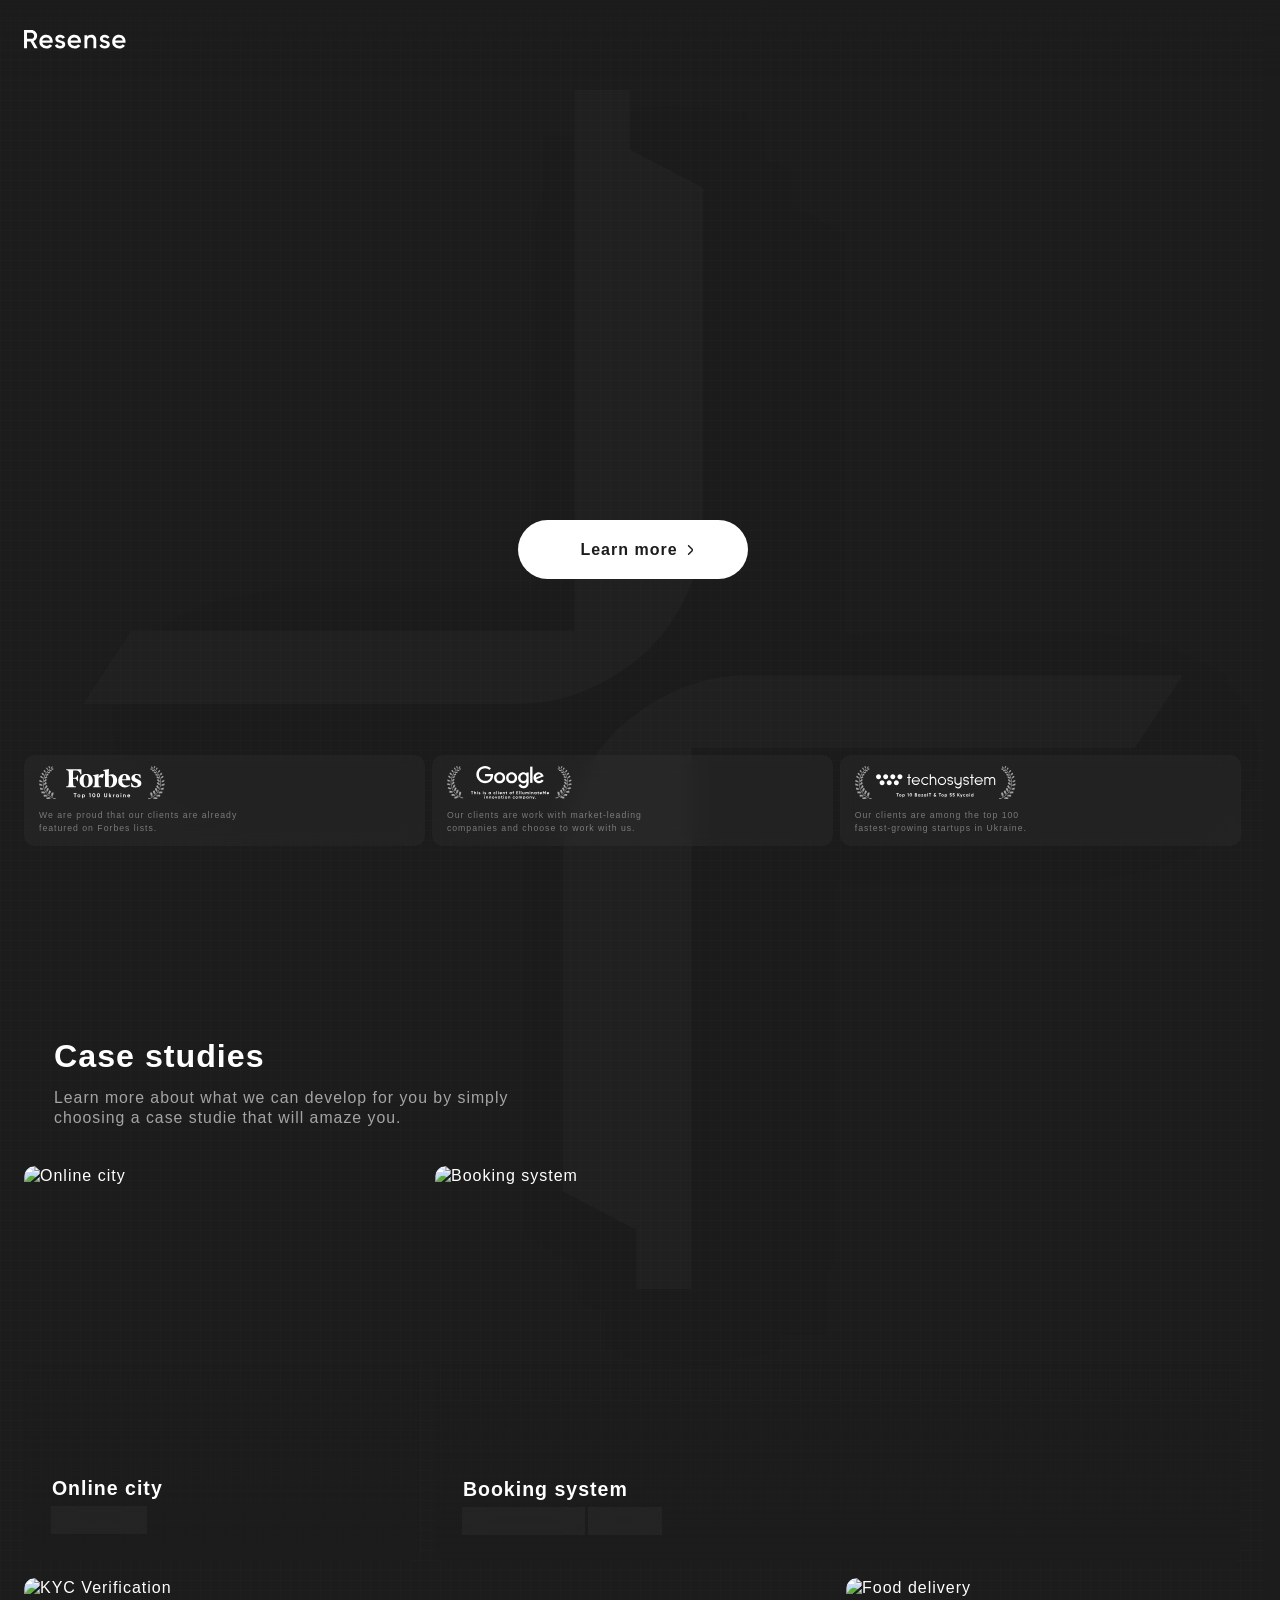
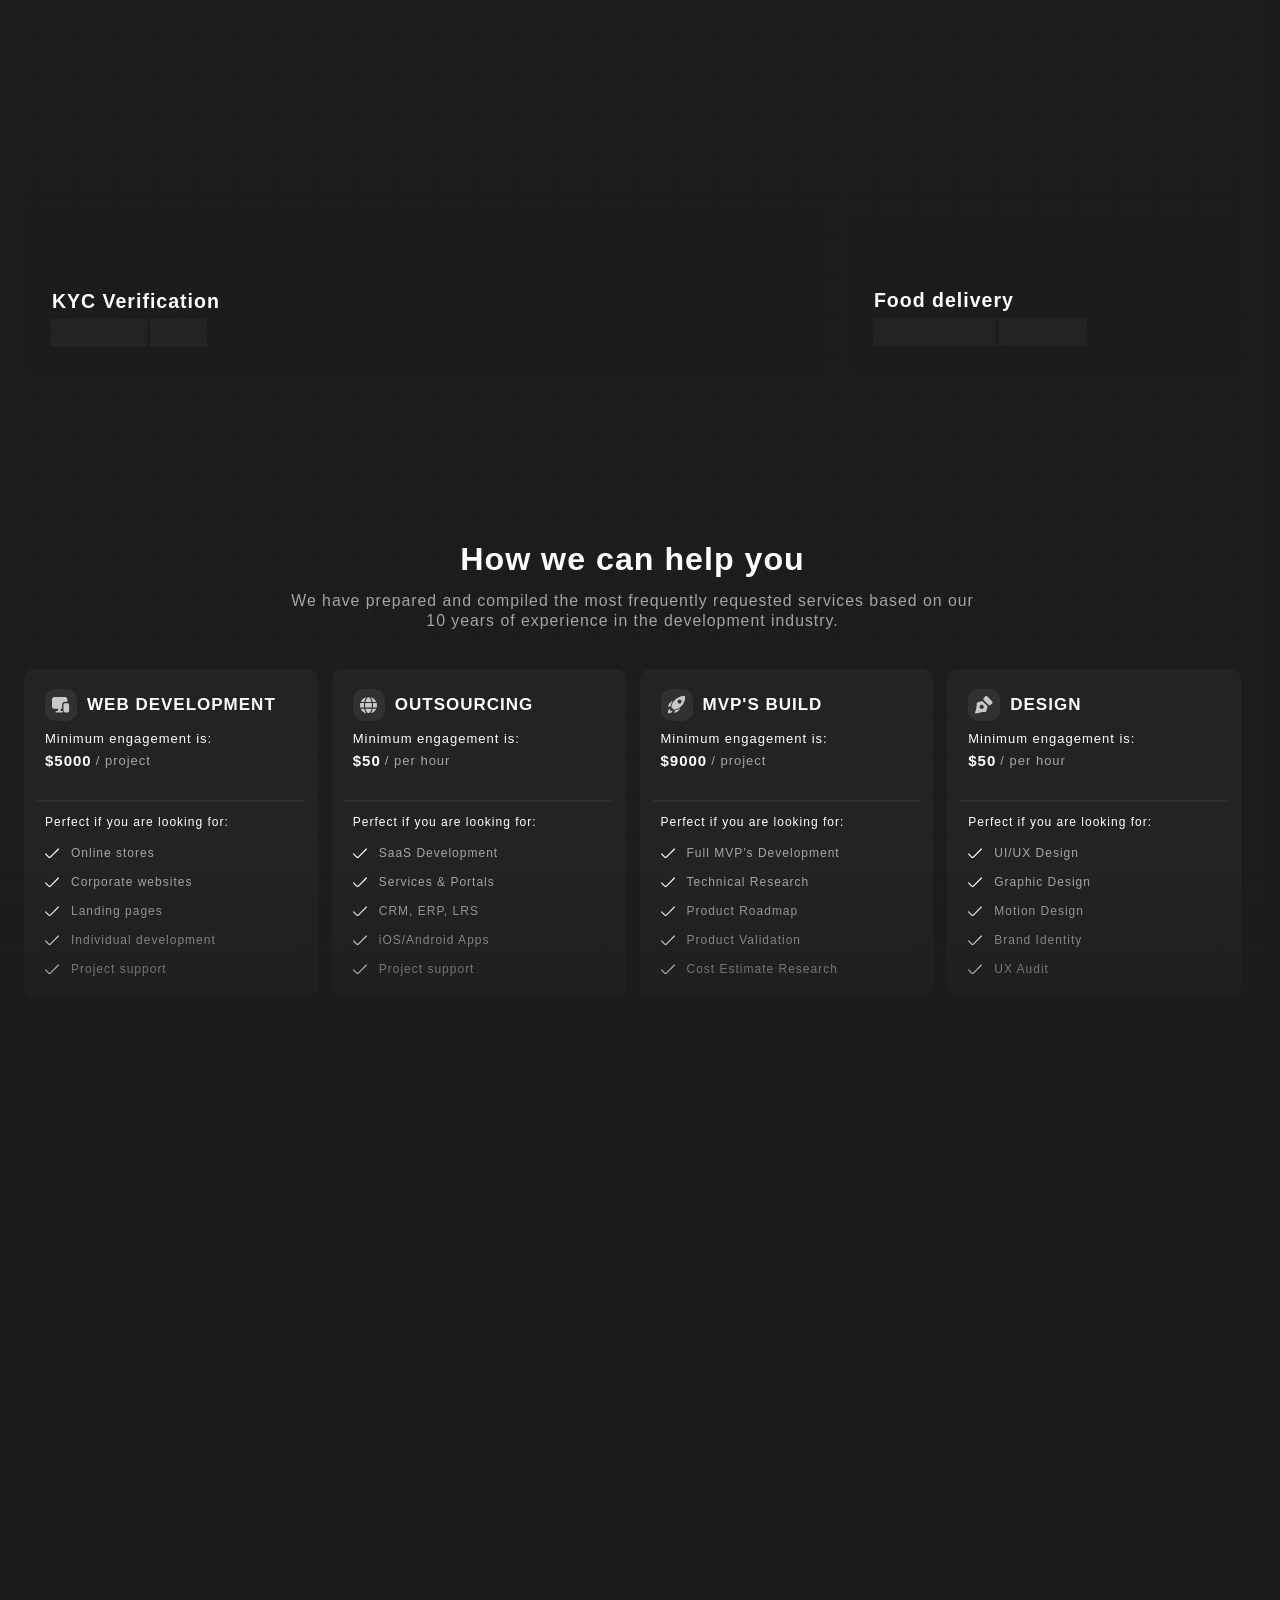
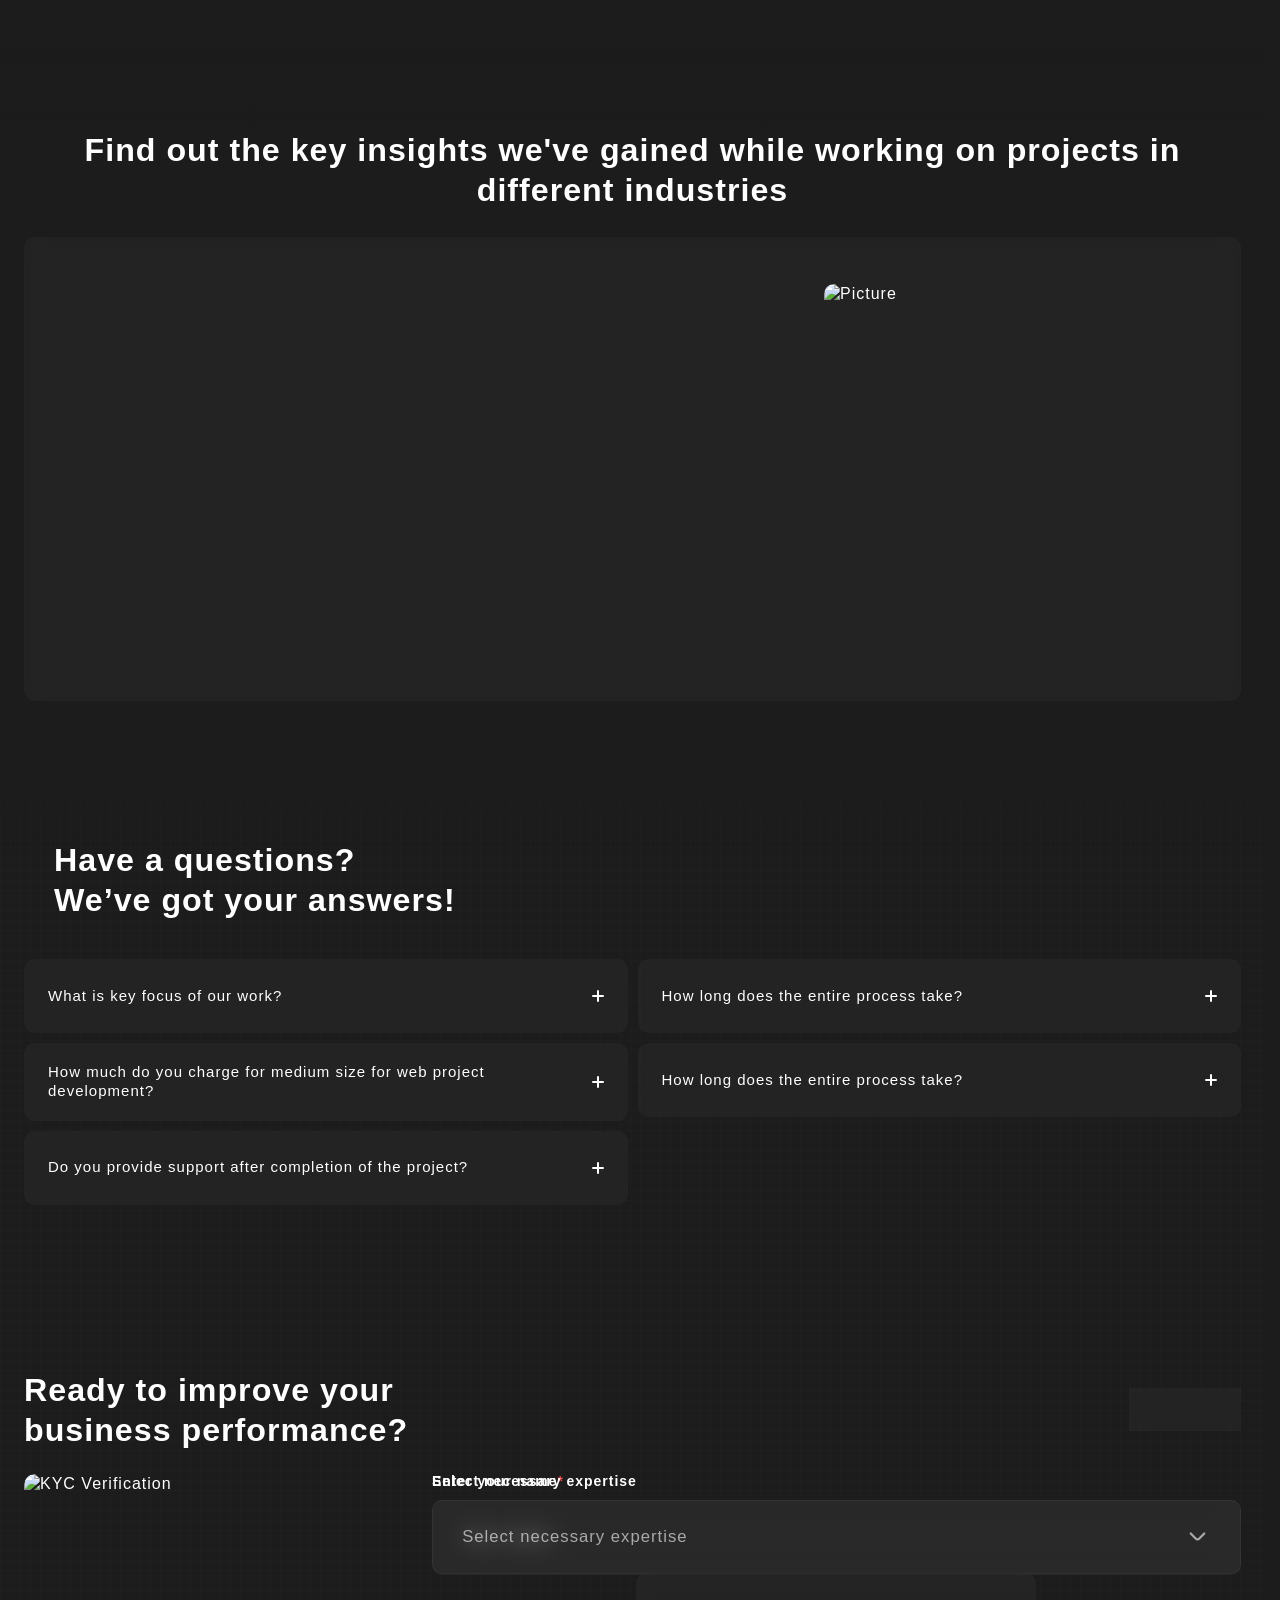
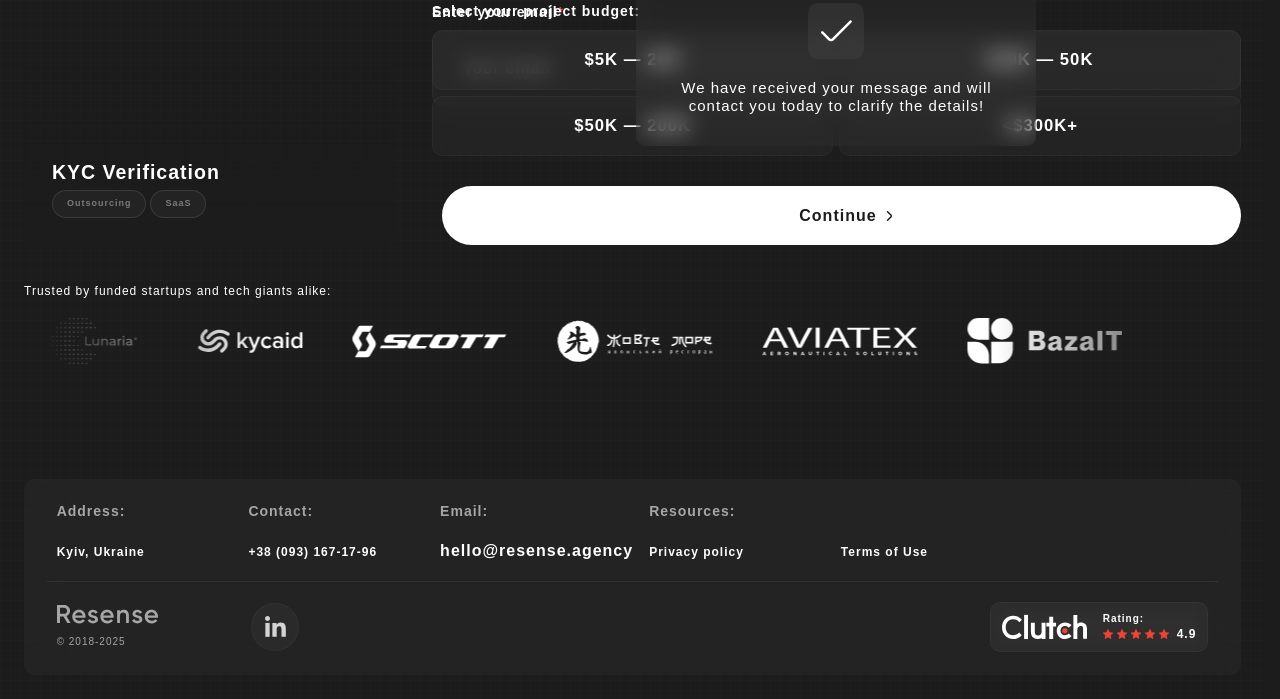
==== commit 940844d3: "Updates" ====
--- a/index.html
+++ b/index.html
@@ -1,33 +1,72 @@
 <!DOCTYPE html><html  lang="en"><head><meta charset="utf-8">
 <meta name="viewport" content="width=device-width, initial-scale=1, maximum-scale=1.0, shrink-to-fit=no">
-<link rel="stylesheet" href="/test-resense/_nuxt/entry.CyFmgI4W.css" crossorigin>
+<title>Empower Your Business with Reliable IT Outsourcing.</title>
+<style>*,:after,:before{--tw-border-spacing-x:0;--tw-border-spacing-y:0;--tw-translate-x:0;--tw-translate-y:0;--tw-rotate:0;--tw-skew-x:0;--tw-skew-y:0;--tw-scale-x:1;--tw-scale-y:1;--tw-pan-x: ;--tw-pan-y: ;--tw-pinch-zoom: ;--tw-scroll-snap-strictness:proximity;--tw-gradient-from-position: ;--tw-gradient-via-position: ;--tw-gradient-to-position: ;--tw-ordinal: ;--tw-slashed-zero: ;--tw-numeric-figure: ;--tw-numeric-spacing: ;--tw-numeric-fraction: ;--tw-ring-inset: ;--tw-ring-offset-width:0px;--tw-ring-offset-color:#fff;--tw-ring-color:rgba(59,130,246,.5);--tw-ring-offset-shadow:0 0 #0000;--tw-ring-shadow:0 0 #0000;--tw-shadow:0 0 #0000;--tw-shadow-colored:0 0 #0000;--tw-blur: ;--tw-brightness: ;--tw-contrast: ;--tw-grayscale: ;--tw-hue-rotate: ;--tw-invert: ;--tw-saturate: ;--tw-sepia: ;--tw-drop-shadow: ;--tw-backdrop-blur: ;--tw-backdrop-brightness: ;--tw-backdrop-contrast: ;--tw-backdrop-grayscale: ;--tw-backdrop-hue-rotate: ;--tw-backdrop-invert: ;--tw-backdrop-opacity: ;--tw-backdrop-saturate: ;--tw-backdrop-sepia: ;--tw-contain-size: ;--tw-contain-layout: ;--tw-contain-paint: ;--tw-contain-style: }::backdrop{--tw-border-spacing-x:0;--tw-border-spacing-y:0;--tw-translate-x:0;--tw-translate-y:0;--tw-rotate:0;--tw-skew-x:0;--tw-skew-y:0;--tw-scale-x:1;--tw-scale-y:1;--tw-pan-x: ;--tw-pan-y: ;--tw-pinch-zoom: ;--tw-scroll-snap-strictness:proximity;--tw-gradient-from-position: ;--tw-gradient-via-position: ;--tw-gradient-to-position: ;--tw-ordinal: ;--tw-slashed-zero: ;--tw-numeric-figure: ;--tw-numeric-spacing: ;--tw-numeric-fraction: ;--tw-ring-inset: ;--tw-ring-offset-width:0px;--tw-ring-offset-color:#fff;--tw-ring-color:rgba(59,130,246,.5);--tw-ring-offset-shadow:0 0 #0000;--tw-ring-shadow:0 0 #0000;--tw-shadow:0 0 #0000;--tw-shadow-colored:0 0 #0000;--tw-blur: ;--tw-brightness: ;--tw-contrast: ;--tw-grayscale: ;--tw-hue-rotate: ;--tw-invert: ;--tw-saturate: ;--tw-sepia: ;--tw-drop-shadow: ;--tw-backdrop-blur: ;--tw-backdrop-brightness: ;--tw-backdrop-contrast: ;--tw-backdrop-grayscale: ;--tw-backdrop-hue-rotate: ;--tw-backdrop-invert: ;--tw-backdrop-opacity: ;--tw-backdrop-saturate: ;--tw-backdrop-sepia: ;--tw-contain-size: ;--tw-contain-layout: ;--tw-contain-paint: ;--tw-contain-style: }/*! tailwindcss v3.4.17 | MIT License | https://tailwindcss.com*/*,:after,:before{border:0 solid #e5e7eb}:after,:before{--tw-content:""}:host,html{line-height:1.5;-webkit-text-size-adjust:100%;font-family:ui-sans-serif,system-ui,sans-serif,Apple Color Emoji,Segoe UI Emoji,Segoe UI Symbol,Noto Color Emoji;font-feature-settings:normal;font-variation-settings:normal;-moz-tab-size:4;-o-tab-size:4;tab-size:4;-webkit-tap-highlight-color:transparent}body{line-height:inherit;margin:0}hr{border-top-width:1px;color:inherit;height:0}abbr:where([title]){-webkit-text-decoration:underline dotted;text-decoration:underline dotted}h1,h2,h3,h4,h5,h6{font-size:inherit;font-weight:inherit}a{color:inherit;text-decoration:inherit}b,strong{font-weight:bolder}code,kbd,pre,samp{font-family:ui-monospace,SFMono-Regular,Menlo,Monaco,Consolas,Liberation Mono,Courier New,monospace;font-feature-settings:normal;font-size:1em;font-variation-settings:normal}small{font-size:80%}sub,sup{font-size:75%;line-height:0;position:relative;vertical-align:baseline}sub{bottom:-.25em}sup{top:-.5em}table{border-collapse:collapse;border-color:inherit;text-indent:0}button,input,optgroup,select,textarea{color:inherit;font-family:inherit;font-feature-settings:inherit;font-size:100%;font-variation-settings:inherit;font-weight:inherit;letter-spacing:inherit;line-height:inherit;margin:0;padding:0}button,select{text-transform:none}button,input:where([type=button]),input:where([type=reset]),input:where([type=submit]){-webkit-appearance:button;background-color:transparent;background-image:none}:-moz-focusring{outline:auto}:-moz-ui-invalid{box-shadow:none}progress{vertical-align:baseline}::-webkit-inner-spin-button,::-webkit-outer-spin-button{height:auto}[type=search]{-webkit-appearance:textfield;outline-offset:-2px}::-webkit-search-decoration{-webkit-appearance:none}::-webkit-file-upload-button{-webkit-appearance:button;font:inherit}summary{display:list-item}blockquote,dd,dl,figure,h1,h2,h3,h4,h5,h6,hr,p,pre{margin:0}fieldset{margin:0}fieldset,legend{padding:0}menu,ol,ul{list-style:none;margin:0;padding:0}dialog{padding:0}textarea{resize:vertical}input::-moz-placeholder,textarea::-moz-placeholder{color:#9ca3af;opacity:1}input::placeholder,textarea::placeholder{color:#9ca3af;opacity:1}[role=button],button{cursor:pointer}:disabled{cursor:default}audio,canvas,embed,iframe,img,object,svg,video{display:block;vertical-align:middle}img,video{height:auto;max-width:100%}[hidden]:where(:not([hidden=until-found])){display:none}*,:after,:before{box-sizing:border-box}*{font:inherit;margin:0;padding:0}ol[role=list],ul[role=list]{list-style:none}html{display:flex;scroll-behavior:auto;scrollbar-gutter:stable}body,html{min-height:100%;overflow-x:clip}body{display:flex;flex-direction:column;flex-grow:1;line-height:1.5;text-rendering:optimizeSpeed}a:not([class]){-webkit-text-decoration-skip:ink;display:inline-flex;text-decoration-skip-ink:auto}img,picture,svg{display:block;height:auto;max-width:100%}svg{transition:fill var(--transition),stroke var(--transition)}button{outline:none}@media (prefers-reduced-motion:reduce){html:focus-within{scroll-behavior:auto}*,:after,:before{animation-duration:.01ms!important;animation-iteration-count:1!important;scroll-behavior:auto!important;transition-duration:.01ms!important}}.visible{visibility:visible}.fixed{position:fixed}.absolute{position:absolute}.relative{position:relative}.isolate{isolation:isolate}.col-span-2{grid-column:span 2/span 2}.m-auto{margin:auto}.ml-auto{margin-left:auto}.mr-auto{margin-right:auto}.flex{display:flex}.grid{display:grid}.hidden{display:none}.grow{flex-grow:1}.transform{transform:translate(var(--tw-translate-x),var(--tw-translate-y)) rotate(var(--tw-rotate)) skew(var(--tw-skew-x)) skewY(var(--tw-skew-y)) scaleX(var(--tw-scale-x)) scaleY(var(--tw-scale-y))}.resize{resize:both}.grid-cols-2{grid-template-columns:repeat(2,minmax(0,1fr))}.items-start{align-items:flex-start}.opacity-60{opacity:.6}.blur{--tw-blur:blur(8px)}.blur,.filter{filter:var(--tw-blur) var(--tw-brightness) var(--tw-contrast) var(--tw-grayscale) var(--tw-hue-rotate) var(--tw-invert) var(--tw-saturate) var(--tw-sepia) var(--tw-drop-shadow)}.backdrop-filter{-webkit-backdrop-filter:var(--tw-backdrop-blur) var(--tw-backdrop-brightness) var(--tw-backdrop-contrast) var(--tw-backdrop-grayscale) var(--tw-backdrop-hue-rotate) var(--tw-backdrop-invert) var(--tw-backdrop-opacity) var(--tw-backdrop-saturate) var(--tw-backdrop-sepia);backdrop-filter:var(--tw-backdrop-blur) var(--tw-backdrop-brightness) var(--tw-backdrop-contrast) var(--tw-backdrop-grayscale) var(--tw-backdrop-hue-rotate) var(--tw-backdrop-invert) var(--tw-backdrop-opacity) var(--tw-backdrop-saturate) var(--tw-backdrop-sepia)}.transition{transition-duration:.15s;transition-property:color,background-color,border-color,text-decoration-color,fill,stroke,opacity,box-shadow,transform,filter,-webkit-backdrop-filter;transition-property:color,background-color,border-color,text-decoration-color,fill,stroke,opacity,box-shadow,transform,filter,backdrop-filter;transition-property:color,background-color,border-color,text-decoration-color,fill,stroke,opacity,box-shadow,transform,filter,backdrop-filter,-webkit-backdrop-filter;transition-timing-function:cubic-bezier(.4,0,.2,1)}@media (min-width:1024px){.lg\:order-1{order:1}.lg\:order-2{order:2}.lg\:order-3{order:3}.lg\:order-4{order:4}.lg\:order-5{order:5}.lg\:col-auto{grid-column:auto}.lg\:col-span-4{grid-column:span 4/span 4}.lg\:ml-auto{margin-left:auto}.lg\:mr-auto{margin-right:auto}.lg\:hidden{display:none}}</style>
+<style>@font-face{font-family:swiper-icons;font-style:normal;font-weight:400;src:url(data:application/font-woff;charset=utf-8;base64,\ [base64]//wADZ2x5ZgAAAywAAADMAAAD2MHtryVoZWFkAAABbAAAADAAAAA2E2+eoWhoZWEAAAGcAAAAHwAAACQC9gDzaG10eAAAAigAAAAZAAAArgJkABFsb2NhAAAC0AAAAFoAAABaFQAUGG1heHAAAAG8AAAAHwAAACAAcABAbmFtZQAAA/gAAAE5AAACXvFdBwlwb3N0AAAFNAAAAGIAAACE5s74hXjaY2BkYGAAYpf5Hu/j+W2+MnAzMYDAzaX6QjD6/4//Bxj5GA8AuRwMYGkAPywL13jaY2BkYGA88P8Agx4j+/8fQDYfA1AEBWgDAIB2BOoAeNpjYGRgYNBh4GdgYgABEMnIABJzYNADCQAACWgAsQB42mNgYfzCOIGBlYGB0YcxjYGBwR1Kf2WQZGhhYGBiYGVmgAFGBiQQkOaawtDAoMBQxXjg/wEGPcYDDA4wNUA2CCgwsAAAO4EL6gAAeNpj2M0gyAACqxgGNWBkZ2D4/wMA+xkDdgAAAHjaY2BgYGaAYBkGRgYQiAHyGMF8FgYHIM3DwMHABGQrMOgyWDLEM1T9/w8UBfEMgLzE////P/5//f/V/xv+r4eaAAeMbAxwIUYmIMHEgKYAYjUcsDAwsLKxc3BycfPw8jEQA/[base64]/uznmfPFBNODM2K7MTQ45YEAZqGP81AmGGcF3iPqOop0r1SPTaTbVkfUe4HXj97wYE+yNwWYxwWu4v1ugWHgo3S1XdZEVqWM7ET0cfnLGxWfkgR42o2PvWrDMBSFj/IHLaF0zKjRgdiVMwScNRAoWUoH78Y2icB/yIY09An6AH2Bdu/UB+yxopYshQiEvnvu0dURgDt8QeC8PDw7Fpji3fEA4z/PEJ6YOB5hKh4dj3EvXhxPqH/SKUY3rJ7srZ4FZnh1PMAtPhwP6fl2PMJMPDgeQ4rY8YT6Gzao0eAEA409DuggmTnFnOcSCiEiLMgxCiTI6Cq5DZUd3Qmp10vO0LaLTd2cjN4fOumlc7lUYbSQcZFkutRG7g6JKZKy0RmdLY680CDnEJ+UMkpFFe1RN7nxdVpXrC4aTtnaurOnYercZg2YVmLN/d/gczfEimrE/fs/bOuq29Zmn8tloORaXgZgGa78yO9/cnXm2BpaGvq25Dv9S4E9+5SIc9PqupJKhYFSSl47+Qcr1mYNAAAAeNptw0cKwkAAAMDZJA8Q7OUJvkLsPfZ6zFVERPy8qHh2YER+3i/BP83vIBLLySsoKimrqKqpa2hp6+jq6RsYGhmbmJqZSy0sraxtbO3sHRydnEMU4uR6yx7JJXveP7WrDycAAAAAAAH//wACeNpjYGRgYOABYhkgZgJCZgZNBkYGLQZtIJsFLMYAAAw3ALgAeNolizEKgDAQBCchRbC2sFER0YD6qVQiBCv/H9ezGI6Z5XBAw8CBK/m5iQQVauVbXLnOrMZv2oLdKFa8Pjuru2hJzGabmOSLzNMzvutpB3N42mNgZGBg4GKQYzBhYMxJLMlj4GBgAYow/P/PAJJhLM6sSoWKfWCAAwDAjgbRAAB42mNgYGBkAIIbCZo5IPrmUn0hGA0AO8EFTQAA)}:root{--swiper-theme-color:#007aff}:host{display:block;margin-left:auto;margin-right:auto;position:relative;z-index:1}.swiper{display:block;list-style:none;margin-left:auto;margin-right:auto;overflow:hidden;padding:0;position:relative;z-index:1}.swiper-vertical>.swiper-wrapper{flex-direction:column}.swiper-wrapper{box-sizing:content-box;display:flex;height:100%;position:relative;transition-property:transform;transition-timing-function:var(--swiper-wrapper-transition-timing-function,initial);width:100%;z-index:1}.swiper-android .swiper-slide,.swiper-ios .swiper-slide,.swiper-wrapper{transform:translateZ(0)}.swiper-horizontal{touch-action:pan-y}.swiper-vertical{touch-action:pan-x}.swiper-slide{display:block;flex-shrink:0;height:100%;position:relative;transition-property:transform;width:100%}.swiper-slide-invisible-blank{visibility:hidden}.swiper-autoheight,.swiper-autoheight .swiper-slide{height:auto}.swiper-autoheight .swiper-wrapper{align-items:flex-start;transition-property:transform,height}.swiper-backface-hidden .swiper-slide{backface-visibility:hidden;transform:translateZ(0)}.swiper-3d.swiper-css-mode .swiper-wrapper{perspective:1200px}.swiper-3d .swiper-wrapper{transform-style:preserve-3d}.swiper-3d{perspective:1200px}.swiper-3d .swiper-cube-shadow,.swiper-3d .swiper-slide{transform-style:preserve-3d}.swiper-css-mode>.swiper-wrapper{overflow:auto;scrollbar-width:none;-ms-overflow-style:none}.swiper-css-mode>.swiper-wrapper::-webkit-scrollbar{display:none}.swiper-css-mode>.swiper-wrapper>.swiper-slide{scroll-snap-align:start start}.swiper-css-mode.swiper-horizontal>.swiper-wrapper{scroll-snap-type:x mandatory}.swiper-css-mode.swiper-vertical>.swiper-wrapper{scroll-snap-type:y mandatory}.swiper-css-mode.swiper-free-mode>.swiper-wrapper{scroll-snap-type:none}.swiper-css-mode.swiper-free-mode>.swiper-wrapper>.swiper-slide{scroll-snap-align:none}.swiper-css-mode.swiper-centered>.swiper-wrapper:before{content:"";flex-shrink:0;order:9999}.swiper-css-mode.swiper-centered>.swiper-wrapper>.swiper-slide{scroll-snap-align:center center;scroll-snap-stop:always}.swiper-css-mode.swiper-centered.swiper-horizontal>.swiper-wrapper>.swiper-slide:first-child{margin-inline-start:var(--swiper-centered-offset-before)}.swiper-css-mode.swiper-centered.swiper-horizontal>.swiper-wrapper:before{height:100%;min-height:1px;width:var(--swiper-centered-offset-after)}.swiper-css-mode.swiper-centered.swiper-vertical>.swiper-wrapper>.swiper-slide:first-child{margin-block-start:var(--swiper-centered-offset-before)}.swiper-css-mode.swiper-centered.swiper-vertical>.swiper-wrapper:before{height:var(--swiper-centered-offset-after);min-width:1px;width:100%}.swiper-3d .swiper-slide-shadow,.swiper-3d .swiper-slide-shadow-bottom,.swiper-3d .swiper-slide-shadow-left,.swiper-3d .swiper-slide-shadow-right,.swiper-3d .swiper-slide-shadow-top{height:100%;left:0;pointer-events:none;position:absolute;top:0;width:100%;z-index:10}.swiper-3d .swiper-slide-shadow{background:#00000026}.swiper-3d .swiper-slide-shadow-left{background-image:linear-gradient(270deg,rgba(0,0,0,.5),transparent)}.swiper-3d .swiper-slide-shadow-right{background-image:linear-gradient(90deg,rgba(0,0,0,.5),transparent)}.swiper-3d .swiper-slide-shadow-top{background-image:linear-gradient(0deg,rgba(0,0,0,.5),transparent)}.swiper-3d .swiper-slide-shadow-bottom{background-image:linear-gradient(180deg,rgba(0,0,0,.5),transparent)}.swiper-lazy-preloader{border:4px solid var(--swiper-preloader-color,var(--swiper-theme-color));border-radius:50%;border-top:4px solid transparent;box-sizing:border-box;height:42px;left:50%;margin-left:-21px;margin-top:-21px;position:absolute;top:50%;transform-origin:50%;width:42px;z-index:10}.swiper-watch-progress .swiper-slide-visible .swiper-lazy-preloader,.swiper:not(.swiper-watch-progress) .swiper-lazy-preloader{animation:swiper-preloader-spin 1s linear infinite}.swiper-lazy-preloader-white{--swiper-preloader-color:#fff}.swiper-lazy-preloader-black{--swiper-preloader-color:#000}@keyframes swiper-preloader-spin{0%{transform:rotate(0)}to{transform:rotate(1turn)}}@font-face{font-display:swap;font-family:Gilroy;font-weight:400;src:url(/test-resense/fonts/Gilroy-Regular.woff2) format("woff2")}@font-face{font-display:swap;font-family:Gilroy;font-weight:500;src:url(/test-resense/fonts/Gilroy-Medium.woff2) format("woff2")}@font-face{font-display:swap;font-family:Gilroy;font-weight:600;src:url(/test-resense/fonts/Gilroy-SemiBold.woff2) format("woff2")}@font-face{font-display:swap;font-family:Gilroy;font-weight:700;src:url(/test-resense/fonts/Gilroy-Bold.woff2) format("woff2")}*,:after,:before{box-sizing:border-box}*{font:inherit;margin:0;padding:0}ol,ul{list-style:none}html{display:flex;overflow-x:clip;scroll-behavior:auto}body,html{min-height:100%}body{flex-grow:1;line-height:1.5;text-rendering:optimizeSpeed}a:not([class]){-webkit-text-decoration-skip:ink;text-decoration-skip-ink:auto}img,picture,svg{display:block;height:auto;max-width:100%}svg{transition:fill 404ms var(--transition),stroke 404ms var(--transition)}button,input,optgroup,select,textarea{-webkit-appearance:button;background-color:transparent;background-image:none;border:none;color:inherit;font-family:inherit;font-size:100%;font-weight:inherit;line-height:inherit;margin:0;outline:none;padding:0}@media (prefers-reduced-motion:reduce){html:focus-within{scroll-behavior:auto}*,:after,:before{animation-duration:.01ms!important;animation-iteration-count:1!important;scroll-behavior:auto!important;transition-duration:.01ms!important}}.h2{font-size:34px;font-weight:700;letter-spacing:1px}@media (max-width: 1440px){.h2{font-size:calc(17.77465px + 1.12676vw)}}.paragraph{color:hsl(from var(--clr-white) h s l/.6);font-size:16px;font-weight:500;letter-spacing:1px}@media (max-width: 1440px){.paragraph{font-size:calc(14.64789px + .0939vw)}}.paragraph a{color:hsl(from var(--clr-white) h s l/1);text-decoration:underline}:root{--family:"Gilroy",sans-serif;--header-height:70px;--page-space:24px;--transition:.3s ease-in-out;--clr-white:#fff;--clr-black:#000;--clr-codGray:#1c1c1c;--clr-tundora:#454545;--clr-silverChalice:#a8a8a8;--clr-alto:#d9d9d9;--clr-eminence:#5f2f7f;--clr-mineShaft:#242424;--clr-mineShaftTwo:#2e2e2e;--clr-red:#e54848}@media (min-width:1024px){:root{--header-height:80px}}@media (min-width:1440px){:root{--header-height:120px;--page-space:88px}}body{background-color:var(--clr-codGray);background-image:linear-gradient(hsla(0,0%,100%,.01) 1px,transparent 0),linear-gradient(90deg,hsla(0,0%,100%,.01) 1px,transparent 0);background-size:10px 10px;color:var(--clr-white);font-family:var(--family),sans-serif;letter-spacing:1px;line-height:1.25;overflow-x:clip}body [id=__nuxt]{display:flex;flex-direction:column;flex-grow:1}body main{display:grid;grid-template-columns:repeat(1,minmax(0,1fr))}.page-layout{display:grid;flex-grow:1;grid-template-rows:1fr auto}.page-layout .main-content{padding-top:var(--header-height)}.page-layout .main-content__wrapper{position:relative}.page-layout .main-content__wrapper>*+*{padding-top:170px}@media (max-width: 1440px){.page-layout .main-content__wrapper>*+*{padding-top:calc(75.35211px + 6.57277vw)}}.page-layout .main-content__wrapper.has-bg{background-color:var(--clr-codGray)}.page-layout .main-content__wrapper.has-bg:before{background-color:var(--clr-codGray);bottom:calc(100% - 1px);content:"";height:calc(var(--header-height) + 2px);inset-inline:0;position:absolute}.page-layout .main-content>section{padding-top:12px;position:relative}@media (min-width:768px){.page-layout .main-content>section{padding-top:140px}}@media (min-width:768px) and (max-width: 1440px){.page-layout .main-content>section{padding-top:calc(85.91549px + 3.75587vw)}}.page-layout .main-content>section:after{background:linear-gradient(180deg,var(--clr-codGray) 10%,transparent 100%);content:"";height:100%;left:0;position:absolute;top:0;width:100%;z-index:-1}.container{--w-container:1440px;align-content:flex-start;display:grid;padding-inline:var(--page-space)}@media (min-width:1440px){.container{padding-inline:calc(50vw - var(--w-container)/2 + var(--page-space));width:100%}.container--small{padding-inline:calc(50vw - var(--w-container)/2 + 120px)}.container--tiny{padding-inline:calc(50vw - var(--w-container)/2 + 160px)}}.img-cover,.img-cover img{-o-object-fit:cover;object-fit:cover}.img-contain,.img-cover,.img-cover img{height:100%;-o-object-position:center;object-position:center;width:100%}.img-center,.img-contain{-o-object-fit:contain;object-fit:contain}.img-center{margin-inline:auto;max-height:100%;max-width:100%;-o-object-position:center;object-position:center}*,a,body,button,li,nav,ul{cursor:url([data-uri]) 0 0,auto!important}.logo{aspect-ratio:88/16;position:relative;width:104px}@media (max-width: 1440px){.logo{width:calc(82.3662px + 1.50235vw)}}.logo__short{aspect-ratio:1;filter:blur(10px);height:230%;left:-100%;opacity:0;position:absolute;rotate:0;top:-45%}.btn{--btn-clr:var(--clr-codGray);--btn-bg:var(--clr-white);--btn-bg-hover:var(--clr-alto);align-items:center;background-color:var(--btn-bg);border-radius:100px;color:var(--btn-clr);display:flex;font-size:13px;font-weight:600;gap:4px;justify-content:center;line-height:1;padding-block:14px;padding-left:30px;padding-right:15px;text-align:left;transition:background-color var(--transition)}.btn svg{aspect-ratio:1;flex:none;margin-left:0;transition:margin-left var(--transition);width:18px}@media (hover:hover){.btn{cursor:pointer}.btn:hover{background-color:var(--btn-bg-hover)}.btn:hover svg{margin-left:20px}}.btn--big{font-size:16px;min-width:230px;padding-block:17px;padding-block:21px}@media (max-width: 1440px){.btn--big{padding-block:calc(16.94366px + .28169vw)}}.btn--border{--btn-clr:var(--clr-white);--btn-bg:transparent;--btn-bg-hover:transparent;box-shadow:inset 0 0 0 1px hsl(from var(--clr-white) h s l/.1)}.btn--pulse{animation:pulse 1.3s cubic-bezier(.16,0,0,1) infinite;box-shadow:0 0 hsl(from var(--clr-white) h s l/.3)}@keyframes pulse{70%{box-shadow:0 0 0 30px hsl(from var(--clr-white) h s l/0)}to{box-shadow:0 0 hsl(from var(--clr-white) h s l/0)}}.btn-slider{--btn-slider-font-size:9px;-webkit-backdrop-filter:blur(11px);backdrop-filter:blur(11px);background-color:hsl(from var(--clr-white) h s l/.04);border-radius:100px;box-shadow:inset 0 0 0 1px hsl(from var(--clr-white) h s l/.04);color:hsl(from var(--clr-white) h s l/.4);display:inline-flex;flex:none;font-size:var(--btn-slider-font-size);font-weight:600;justify-content:center;letter-spacing:1px;line-height:1.1;overflow:hidden;padding-block:10px;position:relative;text-align:center;transition:background-color var(--transition),color var(--transition),box-shadow var(--transition);white-space:nowrap}@media (max-width: 1440px){.btn-slider{padding-block:calc(7.29577px + .18779vw)}}.btn-slider{padding-inline:14px}@media (max-width: 1440px){.btn-slider{padding-inline:calc(11.29577px + .18779vw)}}.btn-slider:after{background:hsl(from var(--clr-white) h s l/.12);content:"";top:0;right:0;bottom:0;left:0;opacity:0;position:absolute;transition:width .1s linear;width:0;z-index:-1}@media (hover:hover){.btn-slider{cursor:pointer}.btn-slider:hover{background-color:hsl(from var(--clr-white) h s l/.12);box-shadow:inset 0 0 0 1px hsl(from var(--clr-white) h s l/.2);color:hsl(from var(--clr-white) h s l/1)}}.btn-slider.swiper-pagination-bullet-active,.btn-slider[part=bullet-active]{color:hsl(from var(--clr-white) h s l/1)}.btn-slider.swiper-pagination-bullet-active:after,.btn-slider[part=bullet-active]:after{opacity:1;width:var(--pagination-progress)}.btn-swiper{--btn-swiper-width:46px;aspect-ratio:1;background-color:hsl(from var(--clr-mineShaft) h s l/.3);border-radius:50%;box-shadow:inset 0 0 0 1px hsl(from var(--clr-white) h s l/.04);color:hsl(from var(--clr-white) h s l/.6);display:grid;flex:none;place-items:center;transition:box-shadow var(--transition),color var(--transition);width:var(--btn-swiper-width)}.btn-swiper svg{aspect-ratio:1;width:22px}.btn-swiper[disabled]{cursor:not-allowed;opacity:.4}@media (hover:hover){.btn-swiper:not([disabled]):hover{box-shadow:inset 0 0 0 1px hsl(from var(--clr-white) h s l/.1);color:hsl(from var(--clr-white) h s l/1)}}.btn-swiper--big{--btn-swiper-width:60px}.link,a{--link-color:var(--clr-mine-shaft);color:var(--link-color);display:inline-flex;text-decoration:none}@media (hover:hover){.link:not([class]),a:not([class]){transition:opacity var(--transition),color var(--transition)}.link:not([class]):hover,a:not([class]):hover{opacity:.7}}.link{font-weight:600}@media (hover:hover){.link{transition:opacity var(--transition),color var(--transition)}.link:hover{opacity:.7}}.tag-item{-webkit-backdrop-filter:blur(11px);backdrop-filter:blur(11px);background:hsl(from var(--clr-white) h s l/.04);border:1px solid hsl(from var(--clr-white) h s l/.1);border-radius:30px;color:hsl(from var(--clr-white) h s l/.4);font-size:9px;font-weight:600;padding:7px 14px}.tag-item--small{font-size:7px;padding:2px 6px}input[type=email],input[type=text]{-webkit-backdrop-filter:blur(11px);backdrop-filter:blur(11px);background:hsl(from var(--clr-white) h s l/.03);border:1px solid hsl(from var(--clr-white) h s l/.03);border-radius:10px;font-size:17px;font-weight:500;line-height:1;padding:27px 30px;transition:border-color var(--transition);width:100%}@media (max-width: 1440px){input[type=email],input[type=text]{font-size:calc(14.29577px + .18779vw)}}input[type=email],input[type=text]{padding-block:27px}@media (max-width: 1440px){input[type=email],input[type=text]{padding-block:calc(22.94366px + .28169vw)}}input[type=email],input[type=text]{padding-inline:30px}@media (max-width: 1440px){input[type=email],input[type=text]{padding-inline:calc(23.23944px + .46948vw)}}input[type=email]::-moz-placeholder,input[type=text]::-moz-placeholder{color:hsl(from var(--clr-white) h s l/.6)}input[type=email]::placeholder,input[type=text]::placeholder{color:hsl(from var(--clr-white) h s l/.6)}input[type=email]:hover,input[type=text]:hover{border:1px solid hsl(from var(--clr-white) h s l/.1)}input[type=email]:focus,input[type=text]:focus{border:1px solid hsl(from var(--clr-white) h s l/.3)}input[type=email].input-error,input[type=text].input-error{border:1px solid hsl(from var(--clr-red) h s l/1)}.scrollbar{--hiddenTrackColor:var(--clr-tundora);--colorThumb:var(--clr-white)}.scrollbar ::-webkit-scrollbar-track{background-color:transparent;border-radius:10px;-webkit-box-shadow:inset 0 0 0 3px var(--hiddenTrackColor),inset 0 0 0 5px var(--colorThumb);margin-bottom:7px}.scrollbar ::-webkit-scrollbar{background-color:transparent;width:4px}.scrollbar ::-webkit-scrollbar-thumb{background-color:var(--colorThumb);border-radius:10px}.hide-scrollbar{-ms-overflow-style:none;scrollbar-width:none}.hide-scrollbar::-webkit-scrollbar{display:none}.form-group{display:flex;flex-direction:column;gap:12px;position:relative}.form-group .label{font-size:14px;font-weight:600;line-height:1}.form-group:has([required]) .label{position:relative}.form-group:has([required]) .label:after{color:var(--clr-red);content:"*"}.form-group [role=alert]{color:var(--clr-red);font-size:14px;left:0;position:absolute;top:calc(100% + 4px)}.pagination--default{align-items:center;background-color:hsl(from var(--clr-white) h s l/.04);border-radius:50px;box-shadow:inset 0 0 0 1px hsl(from var(--clr-white) h s l/.04);display:flex;gap:10px;padding:10px 15px}.pagination .swiper-pagination-bullet:not(.btn-slider){aspect-ratio:1;background-color:hsl(from var(--clr-white) h s l/.3);border-radius:50%;width:5px}.pagination .swiper-pagination-bullet:not(.btn-slider).swiper-pagination-bullet-active{background-color:hsl(from var(--clr-white) h s l/1)}.item-row{-webkit-backdrop-filter:blur(22px);backdrop-filter:blur(22px);background-color:#ffffff08;border-radius:10px;-moz-column-gap:60px;column-gap:60px;display:flex;flex-direction:column;padding:22px;row-gap:10px}@media (max-width: 1440px){.item-row{-moz-column-gap:calc(5.91549px + 3.75587vw);column-gap:calc(5.91549px + 3.75587vw)}}.item-row{padding-block:40px}@media (max-width: 1440px){.item-row{padding-block:calc(15.66197px + 1.69014vw)}}.item-row{padding-inline:50px}@media (max-width: 1440px){.item-row{padding-inline:calc(12.14085px + 2.62911vw)}}@media (min-width:1024px){.item-row{align-items:center;display:grid;grid-template-columns:2fr 4fr}.item-row__description,.item-row__title{align-items:center;display:flex;min-height:2lh}}.item-row__title{font-size:22px;font-weight:600;line-height:1}@media (max-width: 1440px){.item-row__title{font-size:calc(16.59155px + .37559vw)}}.item-row__description{font-size:16px;font-weight:500;opacity:.6}@media (max-width: 1440px){.item-row__description{font-size:calc(11.94366px + .28169vw)}}.slide-banner{font-size:70px;font-weight:700;letter-spacing:1px;line-height:1.1;text-align:center;text-transform:uppercase}@media (max-width: 1440px){.slide-banner{font-size:calc(9.15493px + 4.22535vw)}}.slider-wrapper{display:grid;grid-template-columns:repeat(1,minmax(0,1fr));grid-template-rows:1fr auto auto 1fr auto;margin-inline:auto;max-width:calc(1200px + var(--page-space)*2);padding-inline:var(--page-space);width:100%}@media (min-width:1024px){.slider-wrapper{grid-template-rows:none}}.slider-wrapper .swiper{display:grid;grid-row:2;grid-template-columns:repeat(1,minmax(0,1fr))}@media (min-width:1024px){.slider-wrapper .swiper{grid-row:initial}}.slider-wrapper .swiper-slide .slide-banner__content{filter:blur(10px);opacity:0;scale:.8;transition:filter .45s linear,scale .45s linear,opacity .45s linear}.slider-wrapper .swiper-slide.swiper-slide-active .slide-banner__content{filter:blur(0);opacity:1;scale:1;transition-delay:.55s}.slider-wrapper .pagination{align-items:center;align-self:center;display:flex;gap:4px;grid-row:5;margin-bottom:30px;margin-inline:calc(var(--page-space)*-1);-webkit-mask:linear-gradient(90deg,transparent,#fff 5%,#fff 95%,transparent);mask:linear-gradient(90deg,transparent,#fff 5%,#fff 95%,transparent);overflow-x:scroll;overflow-y:hidden;padding-inline:var(--page-space);scroll-padding-left:var(--page-space);scroll-snap-type:x mandatory;scrollbar-width:none;width:calc(100% + var(--page-space)*2)}@media (min-width:1024px){.slider-wrapper .pagination{grid-row:initial;justify-content:center}}.slider-wrapper__action{align-items:center;display:flex;flex-direction:column;grid-row:3;margin-top:30px}@media (min-width:1024px){.slider-wrapper__action{grid-row:initial}}.section{display:grid;gap:40px}@media (max-width: 1440px){.section{gap:calc(26.47887px + .93897vw)}}.section-header{display:flex;flex-direction:column;gap:10px}@media (min-width:1024px){.section-header:not(.section-header--middle)>*{max-width:65%}}.section-header--space{text-align:center}@media (min-width:1024px){.section-header--space{padding-inline:32px;text-align:left}}.section-header--middle{margin-inline:auto;max-width:620px;text-align:center;width:100%}@media (min-width:1024px){.section-header--center{align-items:center;text-align:center}}.section-grid{display:grid;gap:12px;grid-template-columns:repeat(1,1fr)}@media (max-width: 1440px){.section-grid{gap:calc(3.88732px + .56338vw)}}@media (min-width:1024px){.section-grid--3{grid-template-columns:repeat(3,1fr)}}.section-grid--3>*{aspect-ratio:1;border-radius:10px;overflow:hidden}@media (min-width:1024px){.section-grid--3>*{aspect-ratio:396/694}}.section-grid--3>:has(.stop-motion){align-items:center;background-color:#020204;display:flex;flex-direction:column;justify-content:center}.section-grid--3>:has(.stop-motion) img{max-height:75%;max-width:80%;-o-object-fit:contain;object-fit:contain}@media (min-width:1024px){.section-grid--2{grid-template-columns:repeat(2,1fr)}}.section-grid--2>*{aspect-ratio:1;border-radius:10px;overflow:hidden}@media (min-width:1024px){.section-grid--gallery{grid-template-columns:repeat(12,1fr)}}.section-grid--gallery>*{aspect-ratio:1;border-radius:10px;overflow:hidden;position:relative}.section-grid--gallery>.white{background-color:#f4f0e6}.section-grid--gallery>.white>img{scale:1.4}.section-grid--gallery>.red{background-color:#ff3b00}@media (min-width:1024px){.section-grid--gallery>*{aspect-ratio:auto;grid-column:span 3}.section-grid--gallery>.full{aspect-ratio:854/592;grid-column:span 9}}.section-grid--gallery>.full img{margin:auto}.section-grid--gallery>* img{top:0;right:0;bottom:0;left:0;position:absolute}.section-grid--cards{gap:10px;grid-template-columns:repeat(3,1fr)}@media (max-width: 1440px){.section-grid--cards{gap:calc(12.70423px - .18779vw)}}.section-grid--cards[data-card-count]{grid-template-columns:repeat(24,1fr)}.section-grid--cards[data-card-count="5"]>*{--card-space:30px;grid-column:span 8}.section-grid--cards[data-card-count="4"]>*,.section-grid--cards[data-card-count="5"]>:first-child,.section-grid--cards[data-card-count="5"]>:nth-child(2){--card-space:70px;grid-column:span 12}.section-grid--cards[data-card-count="3"]>*{--card-space:30px;grid-column:span 12}.section-grid--cards[data-card-count="3"]>:first-child{--card-space:70px;grid-column:1/-1}.section-grid--cards[data-card-count="3"]>:nth-child(2){grid-column:span 14}.section-grid--cards[data-card-count="3"]>:nth-child(3){grid-column:span 10}.section-awards{gap:7px;grid-template-columns:repeat(2,1fr)}@media (max-width: 1440px){.section-awards{gap:calc(4.29577px + .18779vw)}}@media (min-width:768px){.section-awards{grid-template-columns:repeat(3,1fr)}}.section-samples{margin-bottom:180px}@media (max-width: 1440px){.section-samples{margin-bottom:calc(44.78873px + 9.38967vw)}}.section-samples{gap:40px}@media (max-width: 1440px){.section-samples{gap:calc(26.47887px + .93897vw)}}.section-samples__header{display:flex;flex-direction:column;gap:12px;max-width:470px}@media (max-width: 1440px){.section-samples__header{gap:calc(6.59155px + .37559vw)}}@media (min-width:1024px){.section-samples__header{margin-inline:30px}}.section-samples__item,.section-samples__items{display:grid;gap:16px}@media (min-width:768px){.section-samples__item{grid-template-columns:repeat(2,1fr)}}@media (min-width:1024px){.section-samples__item{aspect-ratio:1343/437;grid-template-columns:repeat(12,1fr)}}.section-samples__item .sample{--sample-aspect:328/238}@media (min-width:1024px){.section-samples__item .sample:first-child{--sample-aspect:1;grid-column:span 4}.section-samples__item .sample:nth-child(2),.section-samples__item--revert .sample:first-child{--sample-aspect:auto;grid-column:span 8}.section-samples__item--revert .sample:nth-child(2){--sample-aspect:1;grid-column:span 4}}.section-prices{margin-bottom:150px;position:relative;z-index:1}@media (max-width: 1440px){.section-prices{margin-bottom:calc(55.35211px + 6.57277vw)}}.section-prices{gap:40px}@media (max-width: 1440px){.section-prices{gap:calc(26.47887px + .93897vw)}}.section-prices__header{display:flex;flex-direction:column;gap:12px;margin-inline:auto;max-width:700px;text-align:center;width:100%}@media (max-width: 1440px){.section-prices__header{gap:calc(6.59155px + .37559vw)}}.section-prices__items{display:grid;gap:14px}@media (min-width:768px){.section-prices__items{grid-template-columns:repeat(2,1fr)}}@media (min-width:1024px){.section-prices__items{grid-template-columns:repeat(4,1fr)}}.section-question{margin-bottom:180px}@media (max-width: 1440px){.section-question{margin-bottom:calc(44.78873px + 9.38967vw)}}.section-question{gap:40px}@media (max-width: 1440px){.section-question{gap:calc(26.47887px + .93897vw)}}.section-question__header{display:flex;flex-direction:column}@media (min-width:1024px){.section-question__header{margin-inline:30px}}.section-question__items{align-items:flex-start;display:grid;gap:10px}@media (min-width:1024px){.section-question__items{grid-template-columns:repeat(2,1fr)}}.section-question__items>*{display:grid;gap:inherit}.section-question__items>:nth-child(2){display:none}@media (min-width:1024px){.section-question__items>:nth-child(2){display:grid}}.section-question__accordion{display:grid;gap:10px}.section-content{display:grid;gap:30px}@media (min-width:1024px){.section-content{align-items:center;grid-template-columns:repeat(2,1fr)}}</style>
+<style>[data-vgsap-from-invisible=true]:not([data-vgsap-stagger=true]),[data-vgsap-from-invisible=true][data-vgsap-stagger=true]>*{opacity:0}</style>
+<style>.page-enter-active,.page-leave-active{transition:all .4s}.page-enter-from,.page-leave-to{filter:blur(1rem);opacity:0}</style>
+<style>.btn-mobile{--header-transition:.6s cubic-bezier(.86,0,.07,1);aspect-ratio:1;-webkit-backdrop-filter:blur(11px);backdrop-filter:blur(11px);background-color:hsl(from var(--clr-white) h s l/.04);border-radius:50%;padding:12px;width:40px}.btn-mobile__line{background-color:var(--clr-silverChalice);border-radius:4px;display:flex;flex:none;height:2px;transform-origin:center;transition:all var(--header-transition);width:100%}.btn-mobile__line:nth-child(2){background-color:transparent;margin-block:4px;position:relative}.btn-mobile__line:nth-child(2):after,.btn-mobile__line:nth-child(2):before{background-color:var(--clr-silverChalice);border-radius:4px;content:"";height:2px;position:absolute;transition:all var(--header-transition);width:100%}.btn-mobile.is-opened .btn-mobile__line:first-child{opacity:0;transform:translateY(-100%)}.btn-mobile.is-opened .btn-mobile__line:nth-child(2):after{transform:rotate(-45deg)}.btn-mobile.is-opened .btn-mobile__line:nth-child(2):before{transform:rotate(45deg)}.btn-mobile.is-opened .btn-mobile__line:nth-child(3){opacity:0;transform:translateY(100%)}.menu-mobile{display:grid;filter:blur(5px);grid-template-rows:1fr;overflow-y:auto;pointer-events:auto;transition:filter var(--transition)}.menu-mobile.is-opened{filter:blur(0)}.menu-mobile__wrapper{grid-template-rows:auto 1fr auto auto;padding-block:15px}.menu-mobile__header,.menu-mobile__wrapper{display:grid;padding-inline:var(--page-space)}.menu-mobile__header{gap:6px;grid-auto-flow:column;margin-inline:calc(var(--page-space)*-1);overflow-x:scroll;overflow-y:hidden;scroll-padding-left:var(--page-space);scroll-snap-type:x mandatory;scrollbar-width:none;width:calc(100% + var(--page-space)*2)}.menu-mobile__header>*{scroll-snap-align:start;width:calc(50vw - var(--page-space) - 3px)}.menu-mobile__main{border-top:1px solid var(--clr-mineShaftTwo);display:flex;flex-direction:column;margin-top:12px}.menu-mobile__action{padding-block:12px;position:relative}.menu-mobile__action:after,.menu-mobile__action:before{background-color:var(--clr-mineShaftTwo);content:"";height:1px;position:absolute;width:100%}.menu-mobile__action:after{bottom:100%}.menu-mobile__action:before{top:100%}.menu-mobile__footer{align-items:center;display:flex;justify-content:space-between;margin-top:12px}.menu-mobile__logo{display:flex;flex-direction:column;font-size:10px;gap:12px;justify-content:flex-start;opacity:.6}.menu-mobile__logo svg{width:103px}@media (max-width: 1440px){.menu-mobile__logo svg{width:calc(85.42254px + 1.22066vw)}}.menu-mobile__socials{align-items:center;display:flex;gap:8px;justify-content:flex-end}.header{display:grid;grid-template-columns:repeat(1,minmax(0,1fr));grid-template-rows:auto 0fr;top:0;right:0;bottom:0;left:0;place-content:flex-start;pointer-events:none;position:fixed;transition:grid-template-rows var(--transition);z-index:10}.header__backdrop{-webkit-backdrop-filter:blur(25px);backdrop-filter:blur(25px);background:#1d1d1dbf;display:grid;grid-column:1/-1;grid-row:1/3;top:0;right:0;bottom:0;left:0;opacity:0;position:absolute;transition:opacity var(--transition)}.header__main{align-items:center;grid-row-start:1;grid-template-columns:1fr auto;padding-block:15px;pointer-events:auto;position:relative}@media (min-width:1024px){.header__main{padding-block:30px}}@media (min-width:1440px){.header__main{padding-block:50px}}.header__main:before{background:linear-gradient(180deg,var(--clr-codGray) 0,hsl(from var(--clr-codGray) h s l/0) 100%);content:"";top:0;right:0;bottom:0;left:0;mask-image:linear-gradient(0deg,transparent 0,#000);-webkit-mask-image:linear-gradient(0deg,transparent 0,#000);position:absolute;z-index:-1}.header__menu{align-items:center;display:flex;gap:70px}@media (max-width: 1440px){.header__menu{gap:calc(2.39437px + 4.69484vw)}}.header__menu li{position:relative}.header__menu .sub-menu{--offset:calc(-50% - var(--offset-menu, 0));-webkit-backdrop-filter:blur(11px);backdrop-filter:blur(11px);filter:blur(10px);left:50%;opacity:0;pointer-events:none;position:absolute;top:calc(100% + 40px);transform:translate(var(--offset));transition:opacity var(--transition),visibility var(--transition),filter var(--transition),top var(--transition);visibility:hidden}.header__menu .sub-menu.is-opened{filter:blur(0);opacity:1;pointer-events:auto;top:calc(100% + 20px);visibility:visible}.header .menu-mobile{grid-row-start:2}@media (min-width:1024px){.header .menu-mobile{display:none}}.header.is-opened{grid-template-rows:auto 1fr}.header.is-opened .header__backdrop{opacity:1}</style>
+<style>.banner-home{display:grid;grid-template-rows:1fr auto;height:100vh;padding-block:60px;position:relative;width:100%}@media (max-width: 1440px){.banner-home{padding-block:calc(5.91549px + 3.75587vw)}}.banner-home{margin-bottom:150px}@media (max-width: 1440px){.banner-home{margin-bottom:calc(28.30986px + 8.4507vw)}}@media (min-width:1024px){.banner-home{grid-template-rows:1fr auto 1fr}.banner-home .slider-wrapper{grid-row-start:2;padding-block:100px}.banner-home .pagination{order:-1}}.banner-home .section-awards{grid-row-start:3;margin-top:auto}.banner-home .section-awards>:nth-child(n+3){display:none}@media (min-width:768px){.banner-home .section-awards>:nth-child(n+3){display:flex}}.banner-home__logo{aspect-ratio:1;color:hsl(from var(--clr-white) h s l/.02);filter:drop-shadow(52px 46px 74px var(--clr-black));left:50%;position:absolute;top:10%;transform:translate(-50%);width:1100px;z-index:-1}</style>
+<style>.item-awards[data-v-0c9767fc]{-webkit-backdrop-filter:blur(11px);backdrop-filter:blur(11px);background-color:hsl(from var(--clr-white) h s l/.03);border-radius:10px;display:flex;flex-direction:column;gap:10px;padding:10px 15px}@media (max-width: 1440px){.item-awards[data-v-0c9767fc]{gap:calc(4.59155px + .37559vw)}}.item-awards[data-v-0c9767fc]{padding-block:12px}@media (max-width: 1440px){.item-awards[data-v-0c9767fc]{padding-block:calc(3.88732px + .56338vw)}}@media (hover:hover){.item-awards[data-v-0c9767fc]{transition:background-color var(--transition)}.item-awards[data-v-0c9767fc]:hover{background-color:hsl(from var(--clr-white) h s l/.07)}}.item-awards svg[data-v-0c9767fc]{align-self:center;height:35px}@media (max-width: 1440px){.item-awards svg[data-v-0c9767fc]{height:calc(21.47887px + .93897vw)}}@media (min-width:1024px){.item-awards svg[data-v-0c9767fc]{align-self:flex-start}}.item-awards__content[data-v-0c9767fc]{color:hsl(from var(--clr-white) h s l/.4);font-size:9px;font-weight:500;letter-spacing:1px;line-height:1.5;text-align:center}@media (max-width: 1440px){.item-awards__content[data-v-0c9767fc]{font-size:calc(6.29577px + .18779vw)}}@media (min-width:1024px){.item-awards__content[data-v-0c9767fc]{text-align:inherit}}</style>
+<style>.sample{aspect-ratio:var(--sample-aspect,1);border-radius:10px;display:grid;grid-template-columns:repeat(1,minmax(0,1fr));grid-template-rows:auto;overflow:hidden;position:relative}.sample>*{top:0;right:0;bottom:0;left:0;position:absolute}.sample__overlay{background:linear-gradient(0deg,var(--clr-codGray) -7%,transparent 50%);border-radius:10px;overflow:hidden}.sample__main{aspect-ratio:var(--sample-aspect,1);border-radius:11px;height:100%;overflow:hidden}.sample__main video{top:0;right:0;bottom:0;left:0;position:absolute;z-index:-1}.sample__info{display:flex;flex-direction:column;gap:6px;margin-top:auto;position:relative}@media (max-width: 1440px){.sample__info{gap:calc(3.29577px + .18779vw)}}.sample__info{padding:30px}@media (max-width: 1440px){.sample__info{padding:calc(11.07042px + 1.31455vw)}}.sample__title{font-size:20px;font-weight:600;letter-spacing:1px}@media (max-width: 1440px){.sample__title{font-size:calc(15.94366px + .28169vw)}}.sample__tags{display:flex;flex-wrap:wrap;gap:4px}.sample--small .sample__title{font-size:12px}.sample--small .sample__info{padding:14px}</style>
+<style>.price{--price-space:0;--price-space-content:20px;border-radius:10px;display:flex;flex-direction:column;letter-spacing:1px;padding-block:20px;padding-inline:var(--price-space-content);position:relative}@media (min-width:768px){.price{--price-space-content:13px;--price-space:8px}}.price:after{-webkit-backdrop-filter:blur(11px);backdrop-filter:blur(11px);background:hsl(from var(--clr-white) h s l/.03);top:0;right:0;bottom:0;left:0;z-index:-1}.price:after,.price:before{border-radius:inherit;content:"";position:absolute}.price:before{background:radial-gradient(600px circle at var(--mouse-x) var(--mouse-y),var(--clr-eminence),transparent 40%);height:100%;left:0;opacity:0;pointer-events:none;top:0;transition:opacity .2s linear;width:100%;z-index:-2}.price.is-hovered:before{opacity:1}.price__header{align-items:center;display:flex;flex-direction:column;padding-inline:var(--price-space);text-align:center}@media (min-width:768px){.price__header{flex-direction:row;gap:10px;margin-bottom:10px}}.price__icon{aspect-ratio:1;background-color:hsl(from var(--clr-tundora) h s l/.4);border-radius:10px;display:grid;place-items:center;width:64px}@media (min-width:768px){.price__icon{width:32px}}.price__icon svg{color:hsl(from var(--clr-alto) h s l/.9);width:55%}.price__title{font-size:17px;font-weight:700;letter-spacing:1px;margin-block:16px;text-transform:uppercase}@media (min-width:768px){.price__title{margin-block:0}}.price__info{align-items:center;display:inline-flex;flex-direction:column;font-size:15px;font-weight:500;gap:5px;padding-inline:var(--price-space);text-align:center}@media (min-width:768px){.price__info{align-items:flex-start;font-size:13px}}.price__info b{font-size:17px;font-weight:600}@media (min-width:768px){.price__info b{font-size:15px}}.price__values{align-items:center;display:flex;gap:4px}.price__action{display:flex;flex-direction:column;margin-bottom:14px;margin-top:16px;padding-bottom:14px;position:relative}.price__action:after{background-color:hsl(from var(--clr-white) h s l/.1);content:"";inset-inline:0;bottom:0;height:1px;position:absolute;transform:translateY(50%)}.price__main{display:flex;flex-direction:column;gap:16px;padding-inline:var(--price-space)}.price__sub-title{font-size:15px;font-weight:500;text-align:center}@media (min-width:768px){.price__sub-title{font-size:12px;text-align:initial}}.price__lists{align-items:center;display:flex;flex-direction:column;gap:14px}@media (min-width:768px){.price__lists{align-items:flex-start;text-align:initial}}.price__lists li{align-items:center;display:inline-flex;font-size:14px;gap:12px}@media (min-width:768px){.price__lists li{font-size:12px}}.price__lists li svg{aspect-ratio:1;width:14px}</style>
+<style>.section-video-home[data-v-c48b616c]{background-color:var(--clr-codGray);height:calc(var(--vh)*80);position:relative}@media (min-width:1024px){.section-video-home[data-v-c48b616c]{height:auto}}.section-video-home[data-v-c48b616c]:after,.section-video-home[data-v-c48b616c]:before{content:"";pointer-events:none;position:absolute;width:100%;z-index:2}.section-video-home[data-v-c48b616c]:before{background:linear-gradient(180deg,transparent 0,var(--clr-codGray) 50%,var(--clr-codGray) 50%,transparent 100%);height:540px;top:-1px;transform:translateY(-50%)}@media (max-width: 1440px){.section-video-home[data-v-c48b616c]:before{height:calc(350.70423px + 13.14554vw)}}.section-video-home[data-v-c48b616c]:after{background:linear-gradient(0deg,var(--clr-codGray) 0,transparent 100%);bottom:-1px;height:270px}@media (max-width: 1440px){.section-video-home[data-v-c48b616c]:after{height:calc(175.35211px + 6.57277vw)}}.section-video-home__play[data-v-c48b616c]{-webkit-backdrop-filter:blur(2px);backdrop-filter:blur(2px);background-color:hsl(from var(--clr-white) h s l/.06);border-radius:50%;box-shadow:0 0 4px 1px hsl(from var(--clr-black) h s l/.1);display:grid;font-weight:600;height:100px;left:50%;place-items:center;position:absolute;top:50%;transform:translate(-50%,-50%);width:100px;z-index:2}@media (min-width:1024px){.section-video-home__play[data-v-c48b616c]{display:none}}.section-video-home__preview[data-v-c48b616c]{display:grid;height:100%;overflow:hidden;pointer-events:none}@media (min-width:1024px){.section-video-home__preview[data-v-c48b616c]{aspect-ratio:1278/600;height:auto;pointer-events:auto}}.section-video-home__preview[data-v-c48b616c]>*{grid-column:1;grid-row:1}.section-video-home__preview img[data-v-c48b616c]{z-index:1}.section-video-home__modal[data-v-c48b616c]{--offset-top:var(--offset-modal);--offset-bottom:calc(100vh - var(--offset-modal) + 50px);clip-path:inset(var(--offset-top) 5% var(--offset-bottom) 5% round 20px);height:100vh;left:0;opacity:0;pointer-events:none;position:fixed;top:0;transition:clip-path 1s cubic-bezier(.64,.32,0,1),opacity .8s cubic-bezier(.16,1,.32,1);width:100vw;z-index:20}.section-video-home__modal.is-opened[data-v-c48b616c]{clip-path:inset(0 0 0 0 round 0);opacity:1;pointer-events:auto}.section-video-home video[data-v-c48b616c]{aspect-ratio:1;height:100%;left:0;-o-object-fit:cover;object-fit:cover;position:absolute;top:0;width:100%}</style>
+<style>.section-projects{background-color:var(--clr-codGray);display:flex;flex-direction:column;gap:26px;margin-bottom:150px;position:relative}@media (max-width: 1440px){.section-projects{margin-bottom:calc(55.35211px + 6.57277vw)}}.section-projects:after,.section-projects:before{content:"";height:300px;left:0;position:absolute;width:100%;z-index:-1}.section-projects:before{background:linear-gradient(0deg,var(--clr-codGray) 50%,transparent 100%);bottom:100%;transform:translateY(50%)}.section-projects:after{background:linear-gradient(180deg,var(--clr-codGray) 50%,transparent 100%);top:100%;transform:translateY(-50%)}.section-projects__header{text-align:center}@media (min-width:1024px){.section-projects__header{padding-inline:35px}}.section-projects__wrapper{align-content:flex-start;-webkit-backdrop-filter:blur(11px);backdrop-filter:blur(11px);background-color:hsl(from var(--clr-white) h s l/.03);border-radius:10px;display:grid;grid-template-columns:repeat(1,minmax(0,1fr));padding:30px;padding-block:50px}@media (max-width: 1440px){.section-projects__wrapper{padding-block:calc(22.95775px + 1.87793vw)}}.section-projects__wrapper{padding-inline:50px}@media (max-width: 1440px){.section-projects__wrapper{padding-inline:calc(22.95775px + 1.87793vw)}}.section-projects__pagination{justify-self:center;margin-block:18px}@media (min-width:1024px){.section-projects__pagination{grid-column-start:2;margin-block:initial}}.section-projects .swiper-slide .slide-project__main{filter:blur(10px);opacity:0;scale:.98;transition:filter .45s linear,scale .45s linear,opacity .45s linear}.section-projects .swiper-slide.swiper-slide-active .slide-project__main{filter:blur(0);opacity:1;scale:1;transition-delay:.6s}.slide-project{display:grid;gap:24px;grid-template-columns:repeat(1,minmax(0,1fr))}@media (min-width:1024px){.slide-project{-moz-column-gap:76px;column-gap:76px;grid-template-columns:1fr 370px}}@media (min-width:1024px) and (max-width: 1440px){.slide-project{-moz-column-gap:calc(13.80282px + 4.31925vw);column-gap:calc(13.80282px + 4.31925vw)}}.slide-project .swiper{display:grid;grid-template-columns:repeat(1,minmax(0,1fr));width:100%}@media (min-width:1024px){.slide-project .swiper{order:-1}}.slide-project__picture{aspect-ratio:1;border-radius:10px;display:grid;margin-inline:auto;max-width:370px;overflow:hidden;position:relative;width:100%}.slide-project__picture>*{grid-column:1;grid-row:1}.slide-project__picture img{filter:blur(5px);opacity:0;transition:opacity .45s linear,filter .45s linear}.slide-project__picture img.is-active{filter:blur(0);opacity:1;transition-delay:.55s;z-index:1}.slide-project__main{display:flex;flex-direction:column}@media (min-width:1024px){.slide-project__main{-moz-column-gap:28px;column-gap:28px;display:grid;grid-template-columns:auto 1fr;grid-template-rows:1fr auto;height:100%;padding-inline:20px}}.slide-project__content{display:flex;flex-direction:column;margin-top:24px}@media (min-width:1024px){.slide-project__content{grid-column:1/-1;order:-1}}.slide-project__name{font-size:22px;font-weight:600;line-height:1}@media (max-width: 1440px){.slide-project__name{font-size:calc(19.29577px + .18779vw)}}.slide-project__description{color:hsl(from var(--clr-white) h s l/.6);font-size:15px;font-weight:500;-webkit-line-clamp:8;-webkit-box-orient:vertical;display:-webkit-box;margin-top:15px;overflow:hidden}@media (max-width: 1440px){.slide-project__description{margin-top:calc(8.23944px + .46948vw)}}@media (min-width:1024px){.slide-project__description{-webkit-line-clamp:none}}.slide-project__author{display:flex;flex-direction:column;gap:4px;margin-top:24px}@media (min-width:1024px){.slide-project__author{align-self:center;margin-top:0}}.slide-project__author-name{font-size:12px;font-weight:600}.slide-project__author-position{font-size:10px}</style>
+<style>.accordion-item{--space-block:20px;--space-inline:24px;--transition:.4s linear;-webkit-backdrop-filter:blur(11px);backdrop-filter:blur(11px);background-color:hsl(from var(--clr-white) h s l/.03);border-radius:10px;display:grid;letter-spacing:1px;position:relative}@media (hover:hover){.accordion-item{transition:background-color var(--transition)}.accordion-item:hover{background-color:hsl(from var(--clr-white) h s l/.07)}}.accordion-item__header{align-items:center;display:flex;font-size:15px;font-weight:500;gap:25px;justify-content:space-between;min-height:74px;padding-block:var(--space-block);padding-inline:var(--space-inline)}@media (hover:hover){.accordion-item__header{cursor:pointer;transition:opacity var(--transition)}.accordion-item__header:hover{opacity:.5}}.accordion-item__title{text-align:left}.accordion-item__btn{aspect-ratio:1;display:flex;flex:none;position:relative;transition:rotate var(--transition);width:12px}.accordion-item__btn:after,.accordion-item__btn:before{background-color:currentColor;border-radius:5px;content:"";height:2px;left:0;position:absolute;top:50%;width:100%}.accordion-item__btn:before{transform:translateY(-50%)}.accordion-item__btn:after{transform:translateY(-50%) rotate(-90deg)}.accordion-item__wrapper{display:grid;filter:blur(12px);grid-template-rows:0fr;padding-inline:var(--space-inline);transition:grid-template-rows var(--transition),filter var(--transition),opacity var(--transition)}.accordion-item__wrapper>*{opacity:0;overflow:hidden;padding-bottom:0;transition:opacity var(--transition),padding-bottom var(--transition)}.accordion-item__content{color:hsl(from var(--clr-white) h s l/.6);font-size:13px;opacity:0}.accordion-item.is-active{background-color:hsl(from var(--clr-white) h s l/.07)}.accordion-item.is-active .accordion-item__btn{rotate:-45deg}.accordion-item.is-active .accordion-item__wrapper{filter:blur(0);grid-template-rows:1fr;opacity:1}.accordion-item.is-active .accordion-item__wrapper>*{opacity:1;padding-bottom:var(--space-block)}</style>
+<style>.section-form{margin-bottom:120px}@media (max-width: 1440px){.section-form{margin-bottom:calc(65.91549px + 3.75587vw)}}.section-form{gap:40px}@media (max-width: 1440px){.section-form{gap:calc(26.47887px + .93897vw)}}.item-steps{-webkit-backdrop-filter:blur(11px);backdrop-filter:blur(11px);background:#ffffff08;border-radius:22px;color:#fff9;font-feature-settings:"tnum";font-size:15px;font-variant-numeric:tabular-nums;font-weight:700}@media (max-width: 1440px){.item-steps{font-size:calc(12.29577px + .18779vw)}}.item-steps{padding-block:13px}@media (max-width: 1440px){.item-steps{padding-block:calc(7.59155px + .37559vw)}}.item-steps{padding-inline:20px}@media (max-width: 1440px){.item-steps{padding-inline:calc(11.88732px + .56338vw)}}.block-form{display:flex;flex-direction:column;gap:24px}@media (max-width: 1440px){.block-form{gap:calc(18.59155px + .37559vw)}}.block-form__header{align-items:flex-start;display:flex;flex-direction:column;gap:20px}@media (min-width:1024px){.block-form__header{align-items:center;flex-direction:row;justify-content:space-between}}.block-form__title{max-width:500px}@media (min-width:1024px){.block-form__main{display:grid;gap:36px;grid-template-columns:auto 1fr}}.block-form__picture{aspect-ratio:1;border-radius:10px;height:100%;overflow:hidden}.block-partner{display:grid;gap:20px}@media (max-width: 1440px){.block-partner{gap:calc(6.47887px + .93897vw)}}.block-partner__title{font-size:12px;font-weight:500}.block-partner .scroller{margin-inline:calc(var(--page-space)*-1)}@media (min-width:1024px){.block-partner .scroller{margin-inline:initial}}</style>
+<style>.block-success{align-items:center;-webkit-backdrop-filter:blur(11px);backdrop-filter:blur(11px);background-color:hsl(from var(--clr-white) h s l/.03);border-radius:10px;display:flex;flex-direction:column;gap:20px;max-width:400px;padding-block:30px;padding-inline:40px}.block-success__icon{aspect-ratio:1;background-color:hsl(from var(--clr-tundora) h s l/.4);border-radius:10px;display:grid;place-items:center;width:56px}.block-success__icon svg{aspect-ratio:1;width:55%}.block-success__content{font-size:15px;font-weight:500;text-align:center}.form-step{--transition:.45s linear;align-items:flex-start;display:grid;gap:30px;position:relative}.form-step__step{display:grid;gap:30px;grid-column:1;grid-row:1}.form-step__step:has(.block-success){display:grid;top:0;right:0;bottom:0;left:0;place-items:center;pointer-events:none;position:absolute}.form-step__actions{align-items:center;display:flex;transition:opacity var(--transition),visibility var(--transition)}.form-step__actions .btn{width:100%}.form-step__actions .btn-swiper{color:var(--clr-white)}.form-step__back{margin-right:10px;opacity:0;transition:width var(--transition),opacity .2s linear .45s;width:0}.form-step__back.is-active{opacity:1;width:70px}</style>
+<style>.select{display:flex;flex-direction:column;font-size:17px;line-height:1;position:relative}@media (max-width: 1440px){.select{font-size:calc(14.29577px + .18779vw)}}.select__value{align-items:center;-webkit-backdrop-filter:blur(11px);backdrop-filter:blur(11px);background:hsl(from var(--clr-white) h s l/.03);border:1px solid hsl(from var(--clr-white) h s l/.03);border-radius:10px;display:flex;font-weight:500;justify-content:space-between;line-height:1;padding-block:27px;position:relative;transition:border-color var(--transition),border-radius var(--transition);width:100%}@media (max-width: 1440px){.select__value{padding-block:calc(22.94366px + .28169vw)}}.select__value{padding-inline:30px}@media (max-width: 1440px){.select__value{padding-inline:calc(23.23944px + .46948vw)}}.select__value{min-height:76px}@media (max-width: 1440px){.select__value{min-height:calc(65.1831px + .75117vw)}}.select__value:hover{border:1px solid hsl(from var(--clr-white) h s l/.1)}.select__value:not(.is-opened).input-error{border:1px solid hsl(from var(--clr-red) h s l/1)}.select__value .placeholder{color:hsl(from var(--clr-white) h s l/.6)}.select__value.is-opened{border:1px solid hsl(from var(--clr-white) h s l/.3);border-radius:10px 10px 0 0}.select__value.is-opened .select__arrow{opacity:1;transform:translateY(-50%) rotate(-180deg)}.select__arrow{aspect-ratio:1;flex:none;opacity:.6;position:absolute;right:30px;top:50%;transform:translateY(-50%) rotate(0);transition:transform var(--transition),opacity var(--transition);width:27px}@media (max-width: 1440px){.select__arrow{right:calc(23.23944px + .46948vw)}}.select__dropdown{-webkit-backdrop-filter:blur(25px);backdrop-filter:blur(25px);background:hsl(from var(--clr-codGray) h s l/.75);border:1px solid hsl(from var(--clr-white) h s l/.3);border-radius:0 0 10px 10px;display:flex;filter:blur(5px);flex-direction:column;position:absolute;top:calc(100% - 1px);inset-inline:0;max-height:304px;opacity:0;overflow-y:auto;pointer-events:none;transition:opacity var(--transition),visibility var(--transition),filter var(--transition);visibility:hidden;z-index:1}.select__dropdown.is-opened{filter:blur(0);opacity:1;pointer-events:auto;visibility:visible}.select__dropdown li{align-items:center;display:flex;font-weight:500;min-height:76px;transition:background-color var(--transition)}@media (max-width: 1440px){.select__dropdown li{min-height:calc(65.1831px + .75117vw)}}.select__dropdown li{padding-block:27px}@media (max-width: 1440px){.select__dropdown li{padding-block:calc(22.94366px + .28169vw)}}.select__dropdown li{padding-inline:30px}@media (max-width: 1440px){.select__dropdown li{padding-inline:calc(23.23944px + .46948vw)}}@media (hover:hover){.select__dropdown li{cursor:pointer}.select__dropdown li:hover{background:hsl(from var(--clr-white) h s l/.07)}}.select__dropdown li+li{border-top:1px solid hsl(from var(--clr-white) h s l/.3)}.select__lists{overflow-y:auto}</style>
+<style>.radio-group{display:grid;gap:6px;grid-template-columns:repeat(2,1fr)}.radio-item{align-items:center;-webkit-backdrop-filter:blur(11px);backdrop-filter:blur(11px);background:hsl(from var(--clr-white) h s l/.03);border:1px solid hsl(from var(--clr-white) h s l/.03);border-radius:10px;display:inline-flex;font-size:17px;font-weight:700;justify-content:center;line-height:1;min-height:60px;padding-block:20px;padding-inline:16px;transition:border-color var(--transition)}@media (max-width: 1440px){.radio-item{font-size:calc(14.29577px + .18779vw)}}@media (hover:hover){.radio-item{cursor:pointer}.radio-item:hover{border:1px solid hsl(from var(--clr-white) h s l/.1)}}.radio-item input{-webkit-appearance:none;-moz-appearance:none;appearance:none;height:1px;opacity:0;position:absolute;width:.1px}.radio-item:has(input:checked){border:1px solid hsl(from var(--clr-white) h s l/.3);cursor:not-allowed}</style>
+<style>.scroller[data-v-33c5ba77]{-webkit-mask:linear-gradient(90deg,transparent,#fff 10%,#fff 90%,transparent);mask:linear-gradient(90deg,transparent,#fff 10%,#fff 90%,transparent);overflow:hidden}@media (min-width:1024px){.scroller[data-v-33c5ba77]{-webkit-mask:linear-gradient(90deg,transparent,#fff 20%,#fff 80%,transparent);mask:linear-gradient(90deg,transparent,#fff 20%,#fff 80%,transparent)}}.scroller__inner[data-v-33c5ba77]{align-items:center;animation:scroll-33c5ba77 var(--animation-duration,40s) var(--animation-direction,forwards) linear infinite;display:flex;flex-wrap:nowrap;overflow:hidden;width:-moz-max-content;width:max-content}.scroller__items[data-v-33c5ba77]{gap:50px}.scroller__item svg[data-v-33c5ba77]{height:auto;max-height:48px;max-width:155px;width:100%}@keyframes scroll-33c5ba77{to{transform:translate(calc(-50% - .5rem))}}</style>
+<style>.footer{-webkit-backdrop-filter:blur(25px);backdrop-filter:blur(25px);background-color:hsl(from var(--clr-white) h s l/.03);border-radius:10px;-moz-column-gap:16px;column-gap:16px;display:grid;grid-template-columns:repeat(2,1fr);margin-bottom:var(--page-space);padding-top:4px}@media (max-width: 1440px){.footer{padding-top:calc(1.29577px + .18779vw)}}.footer{padding-bottom:24px}@media (max-width: 1440px){.footer{padding-bottom:calc(18.59155px + .37559vw)}}.footer{padding-inline:34px}@media (max-width: 1440px){.footer{padding-inline:calc(21.83099px + .84507vw)}}@media (min-width:1024px){.footer{grid-template-columns:repeat(6,1fr)}}.footer>.item-footer:not(:last-child){position:relative}.footer>.item-footer:not(:last-child):before{background-color:hsl(from var(--clr-white) h s l/.07);bottom:0;content:"";height:1px;left:-10px;position:absolute;width:calc(100% + 20px)}@media (min-width:1024px){.footer>.item-footer:not(:last-child):before{content:none}}.footer__line{display:none}@media (min-width:1024px){.footer__line{display:block;grid-column:1/-1;height:1px;position:relative}.footer__line:before{background-color:hsl(from var(--clr-white) h s l/.07);bottom:0;content:"";height:1px;left:-10px;position:absolute;width:calc(100% + 20px)}}.footer__bottom{align-items:center;color:hsl(from var(--clr-white) h s l/.6);display:grid;gap:24px;grid-column:1/-1;grid-template-columns:auto 1fr;padding-top:20px}@media (min-width:1024px){.footer__bottom{-moz-column-gap:16px;column-gap:16px;grid-template-columns:repeat(6,1fr)}}.footer__logo{display:flex;flex-direction:column;font-size:10px;gap:12px;justify-content:flex-start}.footer__logo svg{opacity:.6;width:103px}@media (max-width: 1440px){.footer__logo svg{width:calc(85.42254px + 1.22066vw)}}.footer__socials{align-items:center;display:flex;gap:8px;justify-content:flex-end}@media (min-width:1024px){.footer__socials{justify-content:flex-start}}.footer .clutch{justify-self:flex-start}.footer-case{align-items:center;color:hsl(from var(--clr-white) h s l/.6);display:flex;font-size:10px;justify-content:center;padding-block:30px}@media (max-width: 1440px){.footer-case{padding-block:calc(11.07042px + 1.31455vw)}}.item-footer{align-items:flex-start;display:grid;grid-template-rows:auto 1fr}.item-footer__header{align-items:center;color:hsl(from var(--clr-white) h s l/.6);display:flex;font-size:14px;font-weight:600;gap:4px;padding-block:20px;transition:color var(--transition)}.item-footer__header svg{aspect-ratio:1;transition:rotate var(--transition);width:16px}.item-footer:not(:has(.item-footer__wrapper)){padding-bottom:20px}.item-footer__wrapper{display:grid;filter:blur(5px);grid-template-rows:0fr;overflow:hidden;transition:grid-template-rows var(--transition),filter var(--transition)}@media (min-width:1024px){.item-footer__wrapper{filter:blur(0);grid-template-rows:auto;padding-bottom:20px}}.item-footer__wrapper .item-footer__lists a{font-weight:500;opacity:.6}@media (min-width:1024px){.item-footer__wrapper .item-footer__lists a{font-weight:600;opacity:1}}.item-footer__lists{display:grid;gap:16px;min-height:0;padding-bottom:0;transition:padding-bottom var(--transition)}.item-footer__lists a{font-size:12px;font-weight:600}.item-footer__lists a[href*=mailto]{font-size:16px}.item-footer.is-open .item-footer__wrapper{filter:blur(0);grid-template-rows:1fr}.item-footer.is-open .item-footer__header{color:var(--clr-white)}@media (min-width:1024px){.item-footer.is-open .item-footer__header{color:hsl(from var(--clr-white) h s l/.6)}}.item-footer.is-open .item-footer__header svg{rotate:-180deg}.item-footer.is-open .item-footer__lists{padding-bottom:20px}@media (min-width:1024px){.item-footer.is-open .item-footer__lists{padding-bottom:0}}</style>
+<style>.clutch[data-v-49689f08]{-webkit-backdrop-filter:blur(11px);backdrop-filter:blur(11px);background-color:hsl(from var(--clr-white) h s l/.03);border-radius:10px;box-shadow:inset 0 0 0 1px hsl(from var(--clr-white) h s l/.04);color:hsl(from var(--clr-white) h s l/1);display:inline-flex;gap:16px;padding:12px}@media (hover:hover){.clutch[data-v-49689f08]{transition:color var(--transition),box-shadow var(--transition)}.clutch[data-v-49689f08]:hover{box-shadow:inset 0 0 0 1px hsl(from var(--clr-white) h s l/.3);color:hsl(from var(--clr-white) h s l/1)}}.clutch__info[data-v-49689f08]{display:flex;flex-direction:column;gap:4px;line-height:1}.clutch__label[data-v-49689f08]{font-size:10px;font-weight:600}.clutch__rating[data-v-49689f08]{gap:8px}.clutch__rating[data-v-49689f08],.clutch__stars[data-v-49689f08]{align-items:center;display:flex}.clutch__stars[data-v-49689f08]{gap:4px}.clutch__value[data-v-49689f08]{font-size:12px;font-weight:700}</style>
+<style>.social[data-v-76f319f3]{aspect-ratio:1;background-color:hsl(from var(--clr-white) h s l/.03);border-radius:50%;box-shadow:inset 0 0 0 1px hsl(from var(--clr-white) h s l/.04);color:hsl(from var(--clr-white) h s l/.8);display:grid;place-content:center;width:48px}@media (hover:hover){.social[data-v-76f319f3]{transition:color var(--transition),box-shadow var(--transition)}.social[data-v-76f319f3]:hover{box-shadow:inset 0 0 0 1px hsl(from var(--clr-white) h s l/.3);color:hsl(from var(--clr-white) h s l/1)}}</style>
+<style>.mouse[data-v-952b3301]{-webkit-backdrop-filter:blur(2px);backdrop-filter:blur(2px);background-color:hsl(from var(--clr-white) h s l/.06);border-radius:50%;box-shadow:0 0 4px 1px hsl(from var(--clr-black) h s l/.1);display:grid;height:17px;top:0;right:0;bottom:0;left:0;mix-blend-mode:difference;opacity:0;place-items:center;pointer-events:none;position:fixed;transition:opacity .25s ease,width .25s ease,height .25s ease;width:17px;z-index:10000}.mouse .mouse-text[data-v-952b3301]{color:#d6d6d6;filter:blur(10px);font-size:14px;font-weight:600;line-height:1;scale:0;transition:filter .5s ease,scale .5s ease}.mouse.is-hover[data-v-952b3301]{height:28px;width:28px}.mouse.has-content[data-v-952b3301]{height:100px;width:100px}.mouse.has-content .mouse-text[data-v-952b3301]{filter:blur(0);scale:1}body:hover .mouse[data-v-952b3301]{opacity:1}</style>
+<style>.three-scene[data-v-d65ef691]{height:100vh;left:0;overflow:hidden;position:fixed;top:0;width:100vw;z-index:-2}</style>
+<link rel="stylesheet" href="/test-resense/_nuxt/entry.B0b_3z4T.css" crossorigin>
+<link rel="stylesheet" href="/test-resense/_nuxt/default.CNdLVxUQ.css" crossorigin>
+<link rel="stylesheet" href="/test-resense/_nuxt/index.Bugyr28n.css" crossorigin>
+<link rel="stylesheet" href="/test-resense/_nuxt/index.Dg1NbpWS.css" crossorigin>
+<link rel="stylesheet" href="/test-resense/_nuxt/index.D_4h1hqa.css" crossorigin>
 <link rel="preload" href="/fonts/Gilroy-Regular.woff2" as="font" crossorigin type="font/woff2">
 <link rel="preload" href="/fonts/Gilroy-Medium.woff2" as="font" crossorigin type="font/woff2">
 <link rel="preload" href="/fonts/Gilroy-SemiBold.woff2" as="font" crossorigin type="font/woff2">
 <link rel="preload" href="/fonts/Gilroy-Bold.woff2" as="font" crossorigin type="font/woff2">
-<link rel="modulepreload" as="script" crossorigin href="/test-resense/_nuxt/Dr72jCFX.js">
-<link rel="prefetch" as="style" crossorigin href="/test-resense/_nuxt/default.sdpGOYKF.css">
-<link rel="prefetch" as="style" crossorigin href="/test-resense/_nuxt/index.Bugyr28n.css">
-<link rel="prefetch" as="style" crossorigin href="/test-resense/_nuxt/awardsMoks.CLuoit-6.css">
-<link rel="prefetch" as="script" crossorigin href="/test-resense/_nuxt/CAEafOWi.js">
-<link rel="prefetch" as="script" crossorigin href="/test-resense/_nuxt/BNMmJFCQ.js">
-<link rel="prefetch" as="script" crossorigin href="/test-resense/_nuxt/E75PhyGh.js">
-<link rel="prefetch" as="script" crossorigin href="/test-resense/_nuxt/CLYyJolx.js">
-<link rel="prefetch" as="script" crossorigin href="/test-resense/_nuxt/SKohqnbV.js">
-<link rel="prefetch" as="script" crossorigin href="/test-resense/_nuxt/tN2AnFkA.js">
+<link rel="preload" as="fetch" crossorigin="anonymous" href="/test-resense/_payload.json?670cd6a8-3c1e-4119-bf15-cfde145ea9f5">
+<link rel="modulepreload" as="script" crossorigin href="/test-resense/_nuxt/C4gq64rr.js">
+<link rel="modulepreload" as="script" crossorigin href="/test-resense/_nuxt/DGMdRuj6.js">
+<link rel="modulepreload" as="script" crossorigin href="/test-resense/_nuxt/B6S14vuO.js">
+<link rel="modulepreload" as="script" crossorigin href="/test-resense/_nuxt/VpwKzPxy.js">
+<link rel="modulepreload" as="script" crossorigin href="/test-resense/_nuxt/BneoL843.js">
+<link rel="modulepreload" as="script" crossorigin href="/test-resense/_nuxt/Db6QaPRi.js">
+<link rel="modulepreload" as="script" crossorigin href="/test-resense/_nuxt/DE3C6jVb.js">
+<link rel="modulepreload" as="script" crossorigin href="/test-resense/_nuxt/LXf-xLKU.js">
+<link rel="modulepreload" as="script" crossorigin href="/test-resense/_nuxt/BagYEhXd.js">
+<link rel="modulepreload" as="script" crossorigin href="/test-resense/_nuxt/DW19uZPl.js">
+<link rel="modulepreload" as="script" crossorigin href="/test-resense/_nuxt/CEWkIdgI.js">
+<link rel="modulepreload" as="script" crossorigin href="/test-resense/_nuxt/qhYxZI3q.js">
+<link rel="modulepreload" as="script" crossorigin href="/test-resense/_nuxt/RouCDOcz.js">
+<link rel="preload" as="fetch" fetchpriority="low" crossorigin="anonymous" href="/test-resense/_nuxt/builds/meta/670cd6a8-3c1e-4119-bf15-cfde145ea9f5.json">
 <link rel="prefetch" as="script" crossorigin href="/test-resense/_nuxt/DlS4pitg.js">
-<link rel="prefetch" as="script" crossorigin href="/test-resense/_nuxt/DW19uZPl.js">
 <link rel="prefetch" as="script" crossorigin href="/test-resense/_nuxt/BYpNCvAy.js">
 <link rel="prefetch" as="script" crossorigin href="/test-resense/_nuxt/DPbVNB3d.js">
-<link rel="prefetch" as="script" crossorigin href="/test-resense/_nuxt/qhYxZI3q.js">
-<link rel="prefetch" as="style" crossorigin href="/test-resense/_nuxt/error-404.4oxyXxx0.css">
-<link rel="prefetch" as="script" crossorigin href="/test-resense/_nuxt/Oo8Uoc5o.js">
-<link rel="prefetch" as="style" crossorigin href="/test-resense/_nuxt/error-500.CZqNkBuR.css">
-<link rel="prefetch" as="script" crossorigin href="/test-resense/_nuxt/CpxHRLRy.js">
+<link rel="prefetch" as="script" crossorigin href="/test-resense/_nuxt/CcF_jQms.js">
+<link rel="prefetch" as="script" crossorigin href="/test-resense/_nuxt/y0QmPd3y.js">
 <link rel="icon" type="image/png" href="/favicon/favicon-96x96.png" sizes="96x96">
 <link rel="icon" type="image/svg+xml" href="/favicon/favicon.svg">
 <link rel="shortcut icon" href="/favicon/favicon.ico">
 <link rel="apple-touch-icon" sizes="180x180" href="/favicon/apple-touch-icon.png">
 <link rel="manifest" href="/favicon/site.webmanifest">
-<script type="module" src="/test-resense/_nuxt/Dr72jCFX.js" crossorigin></script></head><body><div id="__nuxt"></div><div id="teleports"></div><script type="application/json" data-nuxt-data="nuxt-app" data-ssr="false" id="__NUXT_DATA__">[{"prerenderedAt":1,"serverRendered":2},1757259498640,false]</script>
-<script>window.__NUXT__={};window.__NUXT__.config={public:{siteUrl:"http://localhost:3101",piniaPluginPersistedstate:{},vgsap:{}},app:{baseURL:"/test-resense/",buildId:"f5657f35-95b4-453a-9d31-c1664c092c2c",buildAssetsDir:"_nuxt/",cdnURL:""}}</script></body></html>+<meta name="description" content="We delivers scalable, secure, and cost-efficient solutions as your trusted outsourced IT company.">
+<meta property="og:type" content="website">
+<meta property="og:title" content="Empower Your Business with Reliable IT Outsourcing.">
+<meta property="og:description" content="We delivers scalable, secure, and cost-efficient solutions as your trusted outsourced IT company.">
+<meta property="og:image" content="/ceo/logo.jpg">
+<meta property="og:locale" content="en_US">
+<meta property="og:url" content="http://localhost:3101/">
+<meta name="twitter:title" content="Empower Your Business with Reliable IT Outsourcing.">
+<meta name="twitter:description" content="We delivers scalable, secure, and cost-efficient solutions as your trusted outsourced IT company.">
+<meta name="twitter:image" content="/ceo/logo.jpg">
+<meta name="twitter:card" content="summary_large_image">
+<script type="module" src="/test-resense/_nuxt/C4gq64rr.js" crossorigin></script></head><body><div id="__nuxt"><div class="page-layout"><header class="header"><div class="header__backdrop"></div><div class="container header__main"><a aria-current="page" href="/test-resense/" class="router-link-active router-link-exact-active mr-auto"><div class="logo"><svg xmlns="http://www.w3.org/2000/svg" viewbox="0 0 104 19" fill="none" class="logo__long"><path d="M13.9367 18.58H10.5918L6.66383 11.8112H3.05329V18.58H0V0H7.43226C9.09583 0 10.5019 0.583136 11.6532 1.75077C12.8208 2.88434 13.4053 4.29177 13.4053 5.97169C13.4053 7.15704 13.0647 8.24157 12.3835 9.22254C11.7022 10.2049 10.8125 10.9175 9.71575 11.3603L13.9367 18.58ZM7.43226 2.86663H3.05329V9.07812H7.43226C8.24565 9.07812 8.93642 8.77838 9.50321 8.1748C10.07 7.57396 10.3534 6.83959 10.3534 5.97169C10.3534 5.10517 10.07 4.3708 9.50321 3.76858C8.93642 3.16774 8.24702 2.86663 7.43226 2.86663Z" fill="white"></path><path d="M29.2778 13.164H18.7146C18.9258 14.1558 19.4081 14.9256 20.1602 15.4734C20.9123 16.0224 21.8455 16.2963 22.9614 16.2963C24.4656 16.2963 25.606 15.7486 26.3853 14.6504L28.7478 16.0306C27.4562 17.9585 25.5188 18.9231 22.9355 18.9231C20.7951 18.9231 19.0511 18.2678 17.7064 16.9584C16.3793 15.6314 15.7158 13.9597 15.7158 11.9418C15.7158 9.97852 16.3698 8.32312 17.6805 6.97837C18.9707 5.63497 20.652 4.96191 22.723 4.96191C24.6522 4.96191 26.2436 5.64315 27.5011 7.00562C28.7573 8.36808 29.3854 10.0221 29.3854 11.9691C29.3854 12.3233 29.3487 12.7225 29.2778 13.164ZM18.6887 10.8287H26.4916C26.2967 9.78505 25.8594 8.97983 25.1781 8.41304C24.4969 7.84626 23.6685 7.56423 22.6957 7.56423C21.6344 7.56423 20.7488 7.8558 20.0416 8.44029C19.3332 9.02207 18.8822 9.81911 18.6887 10.8287Z" fill="white"></path><path d="M35.013 8.97009C35.013 9.37747 35.2256 9.70855 35.6493 9.96469C36.0744 10.2208 36.6943 10.4647 37.5077 10.695C38.1263 10.8367 38.6658 10.9865 39.1263 11.146C39.5868 11.3054 40.0732 11.5397 40.5869 11.849C41.0992 12.1583 41.4929 12.5656 41.7681 13.0698C42.042 13.5739 42.1701 14.1625 42.1537 14.8355C42.1537 16.1094 41.6578 17.1095 40.6673 17.8343C39.6768 18.5605 38.4465 18.9229 36.9777 18.9229C35.6684 18.9229 34.5443 18.6491 33.6056 18.1C32.6682 17.5523 31.987 16.7907 31.5619 15.8165L34.0307 14.3832C34.4735 15.6571 35.4545 16.2947 36.9777 16.2947C38.4805 16.2947 39.234 15.8001 39.234 14.8083C39.234 14.0834 38.3933 13.5166 36.712 13.1093C36.0758 12.9499 35.5389 12.7904 35.107 12.631C34.6738 12.4716 34.1942 12.2427 33.6737 11.9403C33.1519 11.6405 32.7527 11.2413 32.4788 10.7454C32.205 10.2508 32.0756 9.67448 32.0933 9.0205C32.0933 7.79973 32.5538 6.81739 33.4734 6.07348C34.4108 5.33094 35.5703 4.95898 36.9505 4.95898C38.0472 4.95898 39.0241 5.2015 39.8839 5.68927C40.7422 6.17567 41.4016 6.85281 41.8622 7.71934L39.4465 9.07227C39.0037 8.06405 38.1726 7.55994 36.9505 7.55994C36.3837 7.55994 35.9191 7.68392 35.5567 7.93189C35.1942 8.18258 35.013 8.52729 35.013 8.97009Z" fill="white"></path><path d="M58.2114 13.164H47.6468C47.8594 14.1558 48.3403 14.9256 49.0938 15.4734C49.8445 16.0224 50.7792 16.2963 51.8937 16.2963C53.3978 16.2963 54.5382 15.7486 55.3189 14.6504L57.6814 16.0306C56.3898 17.9585 54.4524 18.9231 51.8691 18.9231C49.7273 18.9231 47.9834 18.2678 46.64 16.9584C45.3129 15.6314 44.6481 13.9597 44.6481 11.9418C44.6481 9.97852 45.3034 8.32312 46.6127 6.97837C47.9044 5.63497 49.5856 4.96191 51.6566 4.96191C53.5845 4.96191 55.1772 5.64315 56.4348 7.00562C57.691 8.36808 58.3191 10.0221 58.3191 11.9691C58.3177 12.3233 58.2823 12.7225 58.2114 13.164ZM47.621 10.8287H55.4252C55.2303 9.78505 54.7916 8.97983 54.1118 8.41304C53.4305 7.84626 52.6021 7.56423 51.6293 7.56423C50.568 7.56423 49.6824 7.8558 48.9753 8.44029C48.2668 9.02207 47.8144 9.81911 47.621 10.8287Z" fill="white"></path><path d="M68.8822 4.96191C70.4217 4.96191 71.6561 5.4524 72.584 6.43474C73.5132 7.41708 73.9778 8.74957 73.9778 10.4295V18.5784H71.1111V10.7211C71.1111 9.73055 70.8455 8.97029 70.3141 8.43893C69.7827 7.90757 69.0579 7.64189 68.1382 7.64189C67.0932 7.64189 66.2703 7.96479 65.6695 8.61196C65.0686 9.25777 64.7661 10.2088 64.7661 11.465V18.5784H61.8995V5.30662H64.7661V7.00562C65.6517 5.64315 67.0237 4.96191 68.8822 4.96191Z" fill="white"></path><path d="M80.6948 8.97009C80.6948 9.37747 80.906 9.70855 81.3311 9.96469C81.7562 10.2208 82.3747 10.4647 83.1895 10.695C83.8094 10.8367 84.349 10.9865 84.8095 11.146C85.2686 11.3054 85.7564 11.5397 86.2687 11.849C86.7823 12.1583 87.1761 12.5656 87.4513 13.0698C87.7252 13.5739 87.8532 14.1625 87.8355 14.8355C87.8355 16.1094 87.3396 17.1095 86.3491 17.8343C85.3572 18.5605 84.1282 18.9229 82.6595 18.9229C81.3502 18.9229 80.2275 18.6491 79.2888 18.1C78.3514 17.5523 77.6688 16.7907 77.2451 15.8165L79.7125 14.3832C80.1553 15.6571 81.1363 16.2947 82.6595 16.2947C84.1637 16.2947 84.9157 15.8001 84.9157 14.8083C84.9157 14.0834 84.0751 13.5166 82.3938 13.1093C81.7575 12.9499 81.2207 12.7904 80.7875 12.631C80.3542 12.4716 79.876 12.2427 79.3542 11.9403C78.8323 11.6405 78.4345 11.2413 78.1593 10.7454C77.8854 10.2508 77.7573 9.67448 77.775 9.0205C77.775 7.79973 78.2342 6.81739 79.1552 6.07348C80.0926 5.33094 81.2507 4.95898 82.6322 4.95898C83.729 4.95898 84.7073 5.2015 85.5656 5.68927C86.424 6.17567 87.0834 6.85281 87.5439 7.71934L85.1283 9.07227C84.6855 8.06405 83.8544 7.55994 82.6322 7.55994C82.0655 7.55994 81.6022 7.68392 81.2398 7.93189C80.8747 8.18258 80.6948 8.52729 80.6948 8.97009Z" fill="white"></path><path d="M103.892 13.164H93.3291C93.5403 14.1558 94.0226 14.9256 94.7747 15.4734C95.5268 16.0224 96.4601 16.2963 97.576 16.2963C99.0801 16.2963 100.221 15.7486 101 14.6504L103.362 16.0306C102.071 17.9585 100.133 18.9231 97.5501 18.9231C95.4096 18.9231 93.6657 18.2678 92.3209 16.9584C90.9939 15.6314 90.3304 13.9597 90.3304 11.9418C90.3304 9.97852 90.9843 8.32312 92.295 6.97837C93.5853 5.63497 95.2666 4.96191 97.3375 4.96191C99.2668 4.96191 100.858 5.64315 102.116 7.00562C103.372 8.36808 104 10.0221 104 11.9691C104 12.3233 103.963 12.7225 103.892 13.164ZM93.3033 10.8287H101.106C100.911 9.78505 100.474 8.97983 99.7927 8.41304C99.1115 7.84626 98.2831 7.56423 97.3103 7.56423C96.2489 7.56423 95.3633 7.8558 94.6562 8.44029C93.9477 9.02207 93.4967 9.81911 93.3033 10.8287Z" fill="white"></path></svg><svg xmlns="http://www.w3.org/2000/svg" viewbox="0 0 26 28" fill="none" class="logo__short"><path d="M25.8255 13.668H15.69C15.6464 13.668 15.6027 13.6685 15.5591 13.6697C14.7202 13.695 13.9105 13.9806 13.2234 14.4578C13.0111 14.6052 12.7743 14.7808 12.6324 14.9213C11.8156 15.7296 11.366 16.8038 11.366 17.9472V25.5897L13.0745 26.4722V27.8441L14.3636 27.8447L14.3631 15.3508H24.7005L25.8255 13.668Z" fill="white"></path><path d="M12.925 1.528V0.155518H11.6359L11.6365 12.6495H1.29905L0.174561 14.3317H10.3101C10.3537 14.3317 10.3974 14.3311 10.441 14.33C11.2804 14.3046 12.0896 14.0185 12.7772 13.5412C12.9896 13.3939 13.2263 13.2183 13.3677 13.0784C14.1844 12.2701 14.6341 11.1958 14.6341 10.0525V2.40998L12.925 1.528Z" fill="white"></path></svg></div></a><!----><!----></div><!----></header><!--[--><main><section class="banner-home"><div class="banner-home__logo"><svg xmlns="http://www.w3.org/2000/svg" viewbox="0 0 895 976" fill="none"><path d="M894.971 476.117H541.338C539.816 476.117 538.294 476.137 536.771 476.178C507.503 477.071 479.25 487.132 455.279 503.949C447.871 509.142 439.61 515.329 434.658 520.279C406.161 548.76 390.471 586.613 390.471 626.9V896.191L450.083 927.289V975.629L495.061 975.649L495.041 535.412H855.717L894.971 476.117Z" fill="currentColor"></path><path d="M444.868 48.3608V0L399.89 0L399.91 440.237H39.2339L0 499.512H353.633C355.155 499.512 356.678 499.492 358.2 499.451C387.488 498.558 415.721 488.477 439.712 471.66C447.121 466.467 455.382 460.28 460.314 455.35C488.811 426.869 504.5 389.016 504.5 348.729V79.4383L444.868 48.3608Z" fill="currentColor"></path></svg></div><div class="slider-wrapper"><div class="swiper"><!--[--><!--]--><div class="swiper-wrapper"><!--[--><!--]--><!--[--><div class="swiper-slide" data-swiper-slide-index="0"><!--[--><div class="slide-banner"><div class="slide-banner__content">Design &amp; development agency for scaling tech ideas</div></div><!--]--><!----></div><div class="swiper-slide" data-swiper-slide-index="1"><!--[--><div class="slide-banner"><div class="slide-banner__content">Streamline your business with expert outsourcing solutions</div></div><!--]--><!----></div><div class="swiper-slide" data-swiper-slide-index="2"><!--[--><div class="slide-banner"><div class="slide-banner__content">Validate your startup idea with a powerful MVP</div></div><!--]--><!----></div><div class="swiper-slide" data-swiper-slide-index="3"><!--[--><div class="slide-banner"><div class="slide-banner__content">Scalable SaaS solutions tailored to your business</div></div><!--]--><!----></div><div class="swiper-slide" data-swiper-slide-index="4"><!--[--><div class="slide-banner"><div class="slide-banner__content">Custom e-commerce platforms that drive sales</div></div><!--]--><!----></div><div class="swiper-slide" data-swiper-slide-index="5"><!--[--><div class="slide-banner"><div class="slide-banner__content">Build a strong brand identity with our expertise</div></div><!--]--><!----></div><div class="swiper-slide" data-swiper-slide-index="6"><!--[--><div class="slide-banner"><div class="slide-banner__content">High-performance iOS apps for seamless user experience</div></div><!--]--><!----></div><!--]--><!--[--><!--]--></div><!----><!----><!----><!--[--><!--]--></div><div class="slider-wrapper__action"><a href="#section-form" class="btn btn--big"><span>Learn more</span><svg xmlns="http://www.w3.org/2000/svg" viewbox="0 0 19 18" fill="none"><path d="M6.38293 3.96788C6.31072 4.0376 6.2534 4.12055 6.21428 4.21195C6.17517 4.30334 6.15503 4.40137 6.15503 4.50038C6.15503 4.59939 6.17517 4.69742 6.21428 4.78881C6.2534 4.88021 6.31072 4.96316 6.38293 5.03288L9.91169 8.46788C9.98391 8.5376 10.0412 8.62055 10.0803 8.71195C10.1195 8.80334 10.1396 8.90137 10.1396 9.00038C10.1396 9.09939 10.1195 9.19742 10.0803 9.28881C10.0412 9.38021 9.98391 9.46316 9.91169 9.53288L6.38293 12.9679C6.31072 13.0376 6.2534 13.1206 6.21428 13.2119C6.17517 13.3033 6.15503 13.4014 6.15503 13.5004C6.15503 13.5994 6.17517 13.6974 6.21428 13.7888C6.2534 13.8802 6.31072 13.9632 6.38293 14.0329C6.52729 14.1726 6.72257 14.251 6.92612 14.251C7.12966 14.251 7.32494 14.1726 7.4693 14.0329L11.0058 10.5904C11.4386 10.1685 11.6817 9.59663 11.6817 9.00038C11.6817 8.40413 11.4386 7.83226 11.0058 7.41038L7.4693 3.96788C7.32494 3.82819 7.12966 3.74979 6.92612 3.74979C6.72257 3.74979 6.52729 3.82819 6.38293 3.96788Z" fill="currentColor"></path></svg></a></div><div class="banner-home__pagination pagination" style="--pagination-progress: 0%"></div></div><div class="container section-awards"><!--[--><div class="item-awards" data-v-0c9767fc><svg xmlns="http://www.w3.org/2000/svg" viewbox="0 0 203 54" fill="none" data-v-0c9767fc><path d="M55.9169 44.0999H60.5519V45.2879H58.8509V50.3999H57.6089V45.2879H55.9169V44.0999Z" fill="white"></path><path d="M66.0078 49.8419C65.5518 50.2979 64.9878 50.5259 64.3158 50.5259C63.6438 50.5259 63.0798 50.2979 62.6238 49.8419C62.1678 49.3859 61.9398 48.8219 61.9398 48.1499C61.9398 47.4839 62.1678 46.9229 62.6238 46.4669C63.0858 46.0049 63.6498 45.7739 64.3158 45.7739C64.9818 45.7739 65.5458 46.0049 66.0078 46.4669C66.4698 46.9289 66.7008 47.4899 66.7008 48.1499C66.7008 48.8159 66.4698 49.3799 66.0078 49.8419ZM63.4428 49.0409C63.6768 49.2749 63.9678 49.3919 64.3158 49.3919C64.6638 49.3919 64.9548 49.2749 65.1888 49.0409C65.4228 48.8069 65.5398 48.5099 65.5398 48.1499C65.5398 47.7899 65.4228 47.4929 65.1888 47.2589C64.9548 47.0249 64.6638 46.9079 64.3158 46.9079C63.9678 46.9079 63.6768 47.0249 63.4428 47.2589C63.2148 47.4989 63.1008 47.7959 63.1008 48.1499C63.1008 48.5039 63.2148 48.8009 63.4428 49.0409Z" fill="white"></path><path d="M71.9366 45.7739C72.5426 45.7739 73.0586 46.0049 73.4846 46.4669C73.9166 46.9289 74.1326 47.4899 74.1326 48.1499C74.1326 48.8219 73.9166 49.3859 73.4846 49.8419C73.0646 50.2979 72.5486 50.5259 71.9366 50.5259C71.3066 50.5259 70.8206 50.3069 70.4786 49.8689V52.1999H69.3176V45.8999H70.4786V46.4309C70.8206 45.9929 71.3066 45.7739 71.9366 45.7739ZM70.8296 49.0679C71.0636 49.3019 71.3606 49.4189 71.7206 49.4189C72.0806 49.4189 72.3776 49.3019 72.6116 49.0679C72.8516 48.8279 72.9716 48.5219 72.9716 48.1499C72.9716 47.7779 72.8516 47.4749 72.6116 47.2409C72.3776 47.0009 72.0806 46.8809 71.7206 46.8809C71.3606 46.8809 71.0636 47.0009 70.8296 47.2409C70.5956 47.4749 70.4786 47.7779 70.4786 48.1499C70.4786 48.5219 70.5956 48.8279 70.8296 49.0679Z" fill="white"></path><path d="M80.3694 44.6849L82.0253 44.0999H83.1053V50.3999H81.8633V45.4139L80.6753 45.7469L80.3694 44.6849Z" fill="white"></path><path d="M88.3858 50.5259C87.5998 50.5259 86.9818 50.2289 86.5318 49.6349C86.0878 49.0289 85.8658 48.2339 85.8658 47.2499C85.8658 46.2659 86.0878 45.4739 86.5318 44.8739C86.9818 44.2739 87.5998 43.9739 88.3858 43.9739C89.1838 43.9739 89.8018 44.2739 90.2398 44.8739C90.6838 45.4739 90.9058 46.2659 90.9058 47.2499C90.9058 48.2339 90.6838 49.0289 90.2398 49.6349C89.8018 50.2289 89.1838 50.5259 88.3858 50.5259ZM89.6728 47.2499C89.6728 46.5779 89.5618 46.0649 89.3398 45.7109C89.1238 45.3569 88.8058 45.1799 88.3858 45.1799C87.9658 45.1799 87.6478 45.3569 87.4318 45.7109C87.2158 46.0649 87.1078 46.5779 87.1078 47.2499C87.1078 47.9219 87.2158 48.4349 87.4318 48.7889C87.6478 49.1369 87.9658 49.3109 88.3858 49.3109C88.8058 49.3109 89.1238 49.1339 89.3398 48.7799C89.5618 48.4259 89.6728 47.9159 89.6728 47.2499Z" fill="white"></path><path d="M95.8547 50.5259C95.0687 50.5259 94.4507 50.2289 94.0007 49.6349C93.5567 49.0289 93.3347 48.2339 93.3347 47.2499C93.3347 46.2659 93.5567 45.4739 94.0007 44.8739C94.4507 44.2739 95.0687 43.9739 95.8547 43.9739C96.6527 43.9739 97.2707 44.2739 97.7087 44.8739C98.1527 45.4739 98.3747 46.2659 98.3747 47.2499C98.3747 48.2339 98.1527 49.0289 97.7087 49.6349C97.2707 50.2289 96.6527 50.5259 95.8547 50.5259ZM97.1417 47.2499C97.1417 46.5779 97.0307 46.0649 96.8087 45.7109C96.5927 45.3569 96.2747 45.1799 95.8547 45.1799C95.4347 45.1799 95.1167 45.3569 94.9007 45.7109C94.6847 46.0649 94.5767 46.5779 94.5767 47.2499C94.5767 47.9219 94.6847 48.4349 94.9007 48.7889C95.1167 49.1369 95.4347 49.3109 95.8547 49.3109C96.2747 49.3109 96.5927 49.1339 96.8087 48.7799C97.0307 48.4259 97.1417 47.9159 97.1417 47.2499Z" fill="white"></path><path d="M107.473 50.5259C106.771 50.5259 106.195 50.3279 105.745 49.9319C105.295 49.5359 105.07 49.0049 105.07 48.3389V44.0999H106.303V48.2399C106.303 48.5759 106.399 48.8399 106.591 49.0319C106.789 49.2179 107.083 49.3109 107.473 49.3109C107.863 49.3109 108.154 49.2179 108.346 49.0319C108.544 48.8399 108.643 48.5759 108.643 48.2399V44.0999H109.885V48.3389C109.885 49.0049 109.66 49.5359 109.21 49.9319C108.76 50.3279 108.181 50.5259 107.473 50.5259Z" fill="white"></path><path d="M115.036 48.1229L116.899 50.3999H115.549L113.911 48.3569V50.3999H112.75V44.0999H113.911V47.8799L115.459 45.8999H116.845L115.036 48.1229Z" fill="white"></path><path d="M120.439 45.8999V46.6739C120.541 46.3919 120.715 46.1789 120.961 46.0349C121.207 45.8849 121.489 45.8099 121.807 45.8099V47.1059C121.453 47.0579 121.135 47.1299 120.853 47.3219C120.577 47.5079 120.439 47.8169 120.439 48.2489V50.3999H119.278V45.8999H120.439Z" fill="white"></path><path d="M127.539 46.4309V45.8999H128.7V50.3999H127.539V49.8689C127.191 50.3069 126.702 50.5259 126.072 50.5259C125.472 50.5259 124.956 50.2979 124.524 49.8419C124.098 49.3799 123.885 48.8159 123.885 48.1499C123.885 47.4899 124.098 46.9289 124.524 46.4669C124.956 46.0049 125.472 45.7739 126.072 45.7739C126.702 45.7739 127.191 45.9929 127.539 46.4309ZM125.397 49.0679C125.631 49.3019 125.928 49.4189 126.288 49.4189C126.648 49.4189 126.945 49.3019 127.179 49.0679C127.419 48.8279 127.539 48.5219 127.539 48.1499C127.539 47.7779 127.419 47.4749 127.179 47.2409C126.945 47.0009 126.648 46.8809 126.288 46.8809C125.928 46.8809 125.631 47.0009 125.397 47.2409C125.163 47.4749 125.046 47.7779 125.046 48.1499C125.046 48.5219 125.163 48.8279 125.397 49.0679Z" fill="white"></path><path d="M132.129 45.3599C131.937 45.3599 131.769 45.2909 131.625 45.1529C131.487 45.0089 131.418 44.8409 131.418 44.6489C131.418 44.4569 131.487 44.2889 131.625 44.1449C131.769 44.0009 131.937 43.9289 132.129 43.9289C132.327 43.9289 132.495 44.0009 132.633 44.1449C132.777 44.2889 132.849 44.4569 132.849 44.6489C132.849 44.8409 132.777 45.0089 132.633 45.1529C132.495 45.2909 132.327 45.3599 132.129 45.3599ZM132.714 50.3999H131.553V45.8999H132.714V50.3999Z" fill="white"></path><path d="M138.078 45.7739C138.576 45.7739 138.981 45.9389 139.293 46.2689C139.617 46.6049 139.779 47.0609 139.779 47.6369V50.3999H138.618V47.7809C138.618 47.4869 138.537 47.2589 138.375 47.0969C138.219 46.9349 138.003 46.8539 137.727 46.8539C137.421 46.8539 137.178 46.9499 136.998 47.1419C136.824 47.3279 136.737 47.6039 136.737 47.9699V50.3999H135.576V45.8999H136.737V46.4039C137.013 45.9839 137.46 45.7739 138.078 45.7739Z" fill="white"></path><path d="M146.945 48.6269H143.552C143.702 49.1909 144.125 49.4729 144.821 49.4729C145.265 49.4729 145.601 49.3229 145.829 49.0229L146.765 49.5629C146.321 50.2049 145.667 50.5259 144.803 50.5259C144.059 50.5259 143.462 50.3009 143.012 49.8509C142.562 49.4009 142.337 48.8339 142.337 48.1499C142.337 47.4779 142.559 46.9139 143.003 46.4579C143.441 46.0019 144.011 45.7739 144.713 45.7739C145.379 45.7739 145.922 46.0019 146.342 46.4579C146.774 46.9139 146.99 47.4779 146.99 48.1499C146.99 48.2759 146.975 48.4349 146.945 48.6269ZM143.534 47.7269H145.829C145.763 47.4329 145.628 47.2079 145.424 47.0519C145.226 46.8959 144.989 46.8179 144.713 46.8179C144.401 46.8179 144.143 46.8989 143.939 47.0609C143.735 47.2169 143.6 47.4389 143.534 47.7269Z" fill="white"></path><path d="M112.539 14.52C112.539 11.04 112.601 7.79999 112.784 4.79999L103.421 6.53999V7.37999L104.339 7.49999C105.012 7.55999 105.44 7.79999 105.685 8.15998C105.93 8.57998 106.113 9.17998 106.236 10.08C106.358 11.82 106.481 15.78 106.419 22.02C106.419 28.1999 106.358 32.0999 106.236 33.5999C109.602 34.3199 112.233 34.6199 114.192 34.6199C117.864 34.6199 120.74 33.5999 122.821 31.4999C124.902 29.4599 126.003 26.58 126.003 23.04C126.003 20.22 125.208 17.88 123.617 16.02C122.025 14.16 120.006 13.26 117.619 13.26C116.028 13.26 114.375 13.68 112.539 14.52ZM112.723 32.9999C112.601 31.0799 112.478 25.32 112.478 15.9C113.029 15.72 113.763 15.6 114.681 15.6C116.15 15.6 117.313 16.32 118.17 17.82C119.027 19.32 119.455 21.12 119.455 23.4C119.455 26.2199 118.965 28.4999 117.986 30.4199C117.007 32.2799 115.783 33.2399 114.253 33.2399C113.763 33.1199 113.274 33.0599 112.723 32.9999ZM68.2919 5.39999H43.8119V6.59999L45.0971 6.71999C46.0763 6.89999 46.7495 7.25999 47.1779 7.79999C47.6063 8.39998 47.8511 9.35998 47.9123 10.68C48.4019 17.16 48.4019 23.22 47.9123 28.7999C47.7899 30.1199 47.5451 31.0799 47.1779 31.6799C46.7495 32.2799 46.0763 32.6399 45.0971 32.7599L43.8119 32.9399V34.1399H59.6015V32.9399L57.9491 32.8199C57.1351 32.7539 56.3824 32.3639 55.8683 31.7399C55.4399 31.1399 55.1951 30.1799 55.1339 28.8599C54.9503 26.4599 54.8279 23.7 54.8279 20.64L58.1327 20.7C59.9075 20.76 61.1315 22.08 61.7435 24.72H62.9675V14.94H61.7435C61.1315 17.52 59.9687 18.84 58.1327 18.9L54.8279 18.96C54.8279 13.56 54.9503 9.71998 55.1339 7.37999H59.9687C63.3959 7.37999 65.7215 9.53998 67.0679 13.86L68.5367 13.44L68.2919 5.39999ZM65.4155 23.88C65.4155 26.9999 66.3335 29.5799 68.1083 31.6199C69.8831 33.6599 72.5147 34.6199 75.8195 34.6199C79.1243 34.6199 81.817 33.5999 83.7754 31.4999C85.7338 29.4599 86.6518 26.8799 86.6518 23.76C86.6518 20.64 85.7338 18.06 83.959 16.02C82.1842 13.98 79.5526 13.02 76.2479 13.02C72.9431 13.02 70.2503 14.04 68.2919 16.14C66.3335 18.18 65.4155 20.76 65.4155 23.88ZM79.063 17.04C79.7974 18.78 80.1034 21.06 80.1034 23.82C80.1034 30.1799 78.757 33.2999 76.1255 33.2999C74.7791 33.2999 73.7387 32.3999 73.0043 30.5999C72.2699 28.7999 71.9639 26.52 71.9639 23.82C71.9639 17.52 73.3103 14.4 75.9419 14.4C77.2883 14.34 78.3286 15.24 79.063 17.04ZM130.777 31.6199C132.797 33.5999 135.367 34.6199 138.427 34.6199C140.324 34.6199 141.977 34.2599 143.445 33.4799C144.914 32.7599 146.077 31.8599 146.873 30.7799L146.261 30.0599C144.914 31.0799 143.384 31.5599 141.609 31.5599C139.161 31.5599 137.264 30.7799 135.979 29.1599C134.633 27.5399 134.021 25.5 134.143 22.86H147.24C147.24 19.98 146.505 17.64 144.975 15.78C143.445 13.98 141.303 13.08 138.549 13.08C135.122 13.08 132.491 14.16 130.593 16.26C128.696 18.36 127.778 20.94 127.778 24C127.778 27.1199 128.757 29.6399 130.777 31.6199ZM135.306 16.56C135.979 15.12 136.836 14.4 137.999 14.4C139.835 14.4 140.753 16.68 140.753 21.3L134.265 21.42C134.327 19.62 134.633 18 135.306 16.56ZM163.702 14.16C162.05 13.44 159.969 13.02 157.46 13.02C154.89 13.02 152.87 13.68 151.34 14.94C149.81 16.2 149.015 17.76 149.015 19.62C149.015 21.24 149.504 22.5 150.422 23.4C151.34 24.3 152.809 25.08 154.706 25.74C156.42 26.34 157.644 26.9399 158.256 27.4799C158.868 28.0799 159.235 28.7399 159.235 29.6399C159.235 30.4799 158.929 31.2599 158.256 31.8599C157.644 32.5199 156.787 32.8199 155.685 32.8199C152.993 32.8199 150.973 30.8999 149.565 27.0599L148.525 27.3599L148.77 33.3599C150.973 34.1999 153.421 34.6199 156.114 34.6199C158.929 34.6199 161.071 34.0199 162.662 32.7599C164.253 31.5599 165.049 29.8199 165.049 27.6599C165.049 26.22 164.682 25.02 163.886 24.12C163.09 23.22 161.805 22.44 159.969 21.72C157.95 21 156.542 20.34 155.808 19.74C155.073 19.14 154.706 18.42 154.706 17.52C154.706 16.62 154.951 15.9 155.502 15.3C156.053 14.7 156.726 14.46 157.583 14.46C160.031 14.46 161.805 16.2 162.907 19.62L163.947 19.32L163.702 14.16ZM104.828 13.62C103.971 13.2 103.053 13.02 102.013 13.02C100.973 13.02 99.9322 13.44 98.7694 14.28C97.6066 15.12 96.7498 16.26 96.0766 17.82L96.1378 13.02L86.8354 14.82V15.66L87.7534 15.72C88.9162 15.84 89.5894 16.74 89.7118 18.36C90.079 22.08 90.079 26.04 89.7118 30.2399C89.5894 31.8599 88.9162 32.6999 87.7534 32.8799L86.8354 32.9999V34.1399H99.8098V32.9999L98.1574 32.8799C96.9946 32.7599 96.3214 31.8599 96.199 30.2399C95.8318 26.76 95.7706 23.04 96.0766 19.2C96.4438 18.6 97.2394 18.24 98.4634 18.12C99.6874 18 101.095 18.36 102.564 19.2L104.828 13.62Z" fill="white"></path><path d="M6.21175 25.4352C6.55461 18.7075 9.31768 12.3457 13.9866 7.52866C14.269 7.24411 14.5614 6.95956 14.864 6.68517C15.4186 6.19736 16.0035 5.75021 16.6186 5.3437C17.2136 4.95753 17.627 4.66281 18.1917 4.29696C18.3934 4.16484 18.6254 4.08354 18.7665 4.29696C18.9077 4.51037 18.8069 4.73395 18.5144 4.87622C18.222 5.0185 17.3648 5.62826 17.1027 5.862C16.2858 6.54289 15.5094 7.2746 14.7732 8.04695C10.1748 12.7217 7.44202 18.9413 7.09916 25.5165C6.45377 36.8478 12.8471 47.1628 22.3565 51.0246C22.9313 51.2482 23.5263 51.4311 24.1313 51.5632C25.2103 51.8071 26.0776 52.0103 26.2994 52.0815C26.5213 52.1323 26.723 52.2746 26.8541 52.4677C26.9851 52.6608 27.0255 52.9047 26.9851 53.1282C26.844 53.5551 26.3398 53.6262 25.8053 53.5551C24.8574 53.2705 23.9498 52.8843 23.0927 52.3965C22.5582 52.1425 22.0943 51.8884 21.58 51.6547C11.9396 47.5388 5.50586 36.9595 6.21175 25.4352Z" fill="white" fill-opacity="0.6"></path><path d="M14.7229 50.4654C16.6187 50.0589 18.3128 50.1809 18.8876 50.9024L14.9851 52.0203L19.0792 51.4614C19.0893 52.3862 17.5565 53.1077 15.6103 53.5244C14.1985 53.8496 12.3329 54.4085 12.0808 53.5244C11.8791 52.9146 12.8472 52.4776 12.8472 52.4776C12.8472 52.4776 11.7682 52.4167 11.6069 51.8882C11.3548 50.9837 13.3212 50.75 14.7229 50.4654Z" fill="white" fill-opacity="0.6"></path><path d="M20.8439 49.7437L21.5498 45.5974L20.3094 49.5303C19.5934 48.9307 19.5329 47.2234 19.9867 45.323C20.3296 43.9205 20.622 41.949 21.4893 42.2335C22.0439 42.4063 22.0439 43.5039 22.0439 43.5039C22.0439 43.5039 22.5078 42.5587 23.0927 42.7518C23.9801 43.0364 23.3448 44.9063 23.0019 46.3087C22.5279 48.2904 21.7515 49.7437 20.8439 49.7437Z" fill="white" fill-opacity="0.6"></path><path d="M10.1846 46.3089C12.0602 46.1667 13.6233 46.4817 14.0771 47.2846L10.2451 47.8537H14.1981C14.0972 48.7378 12.6048 49.2358 10.6585 49.3882C9.25683 49.4898 7.44168 49.7947 7.3005 48.9207C7.18958 48.3211 8.16774 48.0163 8.16774 48.0163C8.16774 48.0163 7.13916 47.8333 7.06857 47.2947C6.92739 46.3902 8.82321 46.4106 10.1846 46.3089Z" fill="white" fill-opacity="0.6"></path><path d="M15.5896 41.8778C16.0837 40.577 16.6182 38.7477 17.4048 39.1339C17.8787 39.3575 17.7779 40.4042 17.7779 40.4042C17.7779 40.4042 18.3325 39.5709 18.8771 39.8351C19.6636 40.2518 18.8468 41.8981 18.3527 43.199C17.6569 45.0181 16.7392 46.3392 15.8821 46.1868L17.0317 42.3758L15.3779 45.9124C14.7728 45.2518 14.9241 43.6156 15.5896 41.8778Z" fill="white" fill-opacity="0.6"></path><path d="M3.60989 41.7866C3.56955 40.9431 5.36454 41.1565 6.68556 41.2073C8.44021 41.2683 9.93267 41.7358 10.2755 42.5691L6.56455 42.7216L10.3259 43.0671C10.1343 43.8903 8.64189 44.2053 6.79649 44.1443C5.48555 44.0935 3.67039 44.1951 3.67039 43.3517C3.60989 42.7724 4.58805 42.5895 4.58805 42.5895C4.58805 42.5895 3.60989 42.2947 3.60989 41.7866Z" fill="white" fill-opacity="0.6"></path><path d="M12.4132 37.6913C12.9678 36.5124 13.6535 34.8356 14.3594 35.2726C14.7931 35.5368 14.5813 36.5226 14.5813 36.5226C14.5813 36.5226 15.1964 35.7909 15.6805 36.0957C16.3964 36.5429 15.4485 38.047 14.8435 39.236C14.0065 40.8823 13.0283 42.0612 12.2619 41.8173L13.7544 38.3112L11.8081 41.5023C11.2938 40.8214 11.6065 39.2766 12.4132 37.6913Z" fill="white" fill-opacity="0.6"></path><path d="M2.23818 36.5429C2.23818 36.5429 1.42137 36.1364 1.42137 35.6587C1.42137 34.8661 3.10542 35.2929 4.34578 35.5063C5.99958 35.801 7.35086 36.4413 7.57271 37.2339L4.05334 36.8681L7.55254 37.7421C7.27019 38.4941 5.80798 38.5957 4.08359 38.2909C2.84323 38.1181 1.15918 37.9352 1.23985 37.1323C1.33061 36.5937 2.23818 36.5429 2.23818 36.5429Z" fill="white" fill-opacity="0.6"></path><path d="M10.3464 32.9454C11.0724 31.9088 11.9397 30.4149 12.5548 30.9332C12.8876 31.2381 12.5548 32.1324 12.5548 32.1324C12.5548 32.1324 13.2405 31.5226 13.654 31.8783C14.2691 32.3865 13.18 33.6974 12.4539 34.734C11.4354 36.1771 10.3464 37.1426 9.6203 36.8174L11.5262 33.6974L9.28752 36.4617C8.88415 35.7503 9.36819 34.3377 10.3464 32.9454Z" fill="white" fill-opacity="0.6"></path><path d="M0.0198947 30.1201C0.130821 29.612 0.99806 29.6933 0.99806 29.6933C0.99806 29.6933 0.251831 29.1649 0.352672 28.7177C0.534188 27.9758 2.02665 28.6364 3.15607 29.0226C4.6687 29.5409 5.83846 30.3539 5.92922 31.1262L2.68212 30.2726L5.83846 31.614C5.42501 32.2848 4.07373 32.1527 2.5006 31.614C1.33084 31.2177 -0.191873 30.8315 0.0198947 30.1201Z" fill="white" fill-opacity="0.6"></path><path d="M9.25693 27.5081C10.0939 26.6443 11.1225 25.3638 11.6267 25.9431C11.9292 26.2886 11.4855 27.0813 11.4855 27.0813C11.4855 27.0813 12.2015 26.6138 12.5545 27C13.0486 27.5284 11.8284 28.6362 11.0015 29.5C9.84181 30.7093 8.67205 31.4512 8.02666 31.0345L10.2351 28.3923L7.72414 30.6484C7.47203 29.937 8.15775 28.6667 9.25693 27.5081Z" fill="white" fill-opacity="0.6"></path><path d="M5.73745 25.435L2.74245 24.3476L5.60636 25.8822C5.19291 26.4818 3.90213 26.248 2.4601 25.6078C1.42143 25.1403 -0.0306952 24.6424 0.211325 23.9818C0.382756 23.5143 1.18949 23.6667 1.18949 23.6667C1.18949 23.6667 0.523934 23.0976 0.675197 22.681C0.907133 21.9899 2.2685 22.7521 3.30717 23.2094C4.6887 23.8294 5.73745 24.683 5.73745 25.435Z" fill="white" fill-opacity="0.6"></path><path d="M9.33763 22.4269C10.1948 21.6851 11.2738 20.557 11.7074 21.1465C11.9595 21.5022 11.4856 22.2034 11.4856 22.2034C11.4856 22.2034 12.1713 21.7969 12.4637 22.2034C12.8873 22.7826 11.657 23.6871 10.7998 24.4391C9.61999 25.4859 8.45022 26.0855 7.87543 25.6282L10.1847 23.2806L7.63341 25.242C7.43172 24.5306 8.15778 23.3924 9.33763 22.4269Z" fill="white" fill-opacity="0.6"></path><path d="M6.64497 19.6219L4.10376 17.9756L6.4332 20.0386C5.929 20.4959 4.7794 20.0081 3.57938 19.1138C2.72223 18.4227 1.49196 17.6605 1.8449 17.0711C2.10709 16.6646 2.82307 16.9796 2.82307 16.9796C2.82307 16.9796 2.31886 16.3495 2.54071 15.9938C2.90374 15.4146 3.99283 16.4003 4.84999 17.0406C6.00967 17.9247 6.78615 18.941 6.64497 19.6219Z" fill="white" fill-opacity="0.6"></path><path d="M10.6083 17.437C11.5461 16.9289 12.7864 16.126 13.0486 16.7561C13.21 17.1423 12.6251 17.6911 12.6251 17.6911C12.6251 17.6911 13.4016 17.4878 13.6033 17.9147C13.8654 18.5549 12.5747 19.1138 11.5965 19.622C10.3057 20.3334 9.09562 20.6382 8.67209 20.0996L11.2839 18.4838L8.52083 19.7236C8.49057 19.0122 9.40823 18.1382 10.6083 17.437Z" fill="white" fill-opacity="0.6"></path><path d="M8.41004 14.7947L6.20161 12.9756L8.12769 15.1301C7.61339 15.5061 6.58481 14.9268 5.56631 13.941C4.84024 13.2296 3.76124 12.3862 4.21503 11.939C4.4873 11.563 5.1226 11.939 5.1226 11.939C5.1226 11.939 4.71923 11.2581 4.97134 10.9532C5.37471 10.4553 6.29237 11.4918 7.02851 12.1931C7.99659 13.1382 8.61172 14.1646 8.41004 14.7947Z" fill="white" fill-opacity="0.6"></path><path d="M12.5846 13.2498C13.5225 12.8839 14.7628 12.264 14.9443 12.8839C15.0653 13.2599 14.4502 13.7071 14.4502 13.7071C14.4502 13.7071 15.1763 13.6055 15.2973 14.0323C15.4788 14.6522 14.2082 15.0384 13.23 15.4042C11.9191 15.9124 10.7493 16.0648 10.4165 15.5262L13.0384 14.2762L10.3157 15.1197C10.3762 14.4591 11.3342 13.7477 12.5846 13.2498Z" fill="white" fill-opacity="0.6"></path><path d="M9.13589 8.50382L10.7695 10.6685C10.2552 10.9835 9.34766 10.3534 8.52076 9.35748C7.88546 8.63594 7.07872 7.62984 7.37116 7.32496C7.66361 7.02008 8.21824 7.41643 8.21824 7.41643C8.21824 7.41643 7.89554 6.76602 8.14765 6.50179C8.57118 6.0648 9.33758 7.11155 9.97288 7.82293C10.82 8.78838 11.3141 9.79447 11.0821 10.3636L9.13589 8.50382Z" fill="white" fill-opacity="0.6"></path><path d="M15.4485 9.65243C16.3863 9.51016 17.6872 9.21544 17.6872 9.8252C17.7074 10.2012 17.0418 10.4756 17.0418 10.4756C17.0418 10.4756 17.7578 10.5366 17.7578 10.9532C17.7981 11.5528 16.5477 11.624 15.5695 11.7561C14.2586 11.9289 13.1695 11.8272 12.9678 11.2581L15.63 10.6789L12.9678 10.8618C13.1695 10.2825 14.1981 9.8252 15.4485 9.65243Z" fill="white" fill-opacity="0.6"></path><path d="M13.0284 4.3781L14.1074 6.66469C13.5729 6.83745 12.8569 6.08542 12.2821 5.02851C11.8485 4.24599 11.304 3.14843 11.6267 2.93502C11.9493 2.7216 12.383 3.18908 12.383 3.18908C12.383 3.18908 12.2115 2.53868 12.4939 2.34559C12.9275 2.03055 13.4721 3.13827 13.9057 3.92079C14.4906 4.96754 14.7427 5.9838 14.4099 6.46144L13.0284 4.3781Z" fill="white" fill-opacity="0.6"></path><path d="M18.343 6.57319C19.2304 6.50206 20.4203 6.30897 20.4203 6.87807C20.4203 7.2236 19.7951 7.43702 19.7951 7.43702C19.7951 7.43702 20.4203 7.53864 20.4203 7.92482C20.4203 8.49393 19.2304 8.4736 18.3631 8.54474C17.1228 8.64636 16.1144 8.46344 15.9631 7.91466L18.464 7.5488H15.9631C16.1749 7.02035 17.1631 6.66466 18.343 6.57319Z" fill="white" fill-opacity="0.6"></path><path d="M16.568 1.93894L17.4352 4.17471C16.9411 4.30683 16.3159 3.54463 15.8218 2.48772C15.4688 1.74585 15.0554 0.709268 15.368 0.526342C15.6806 0.343415 16.0537 0.810894 16.0537 0.810894C16.0537 0.810894 15.9327 0.201138 16.205 0.0385369C16.6688 -0.215528 17.052 0.841382 17.4151 1.60358C17.8789 2.60967 18.0504 3.57512 17.7075 4.00195L16.568 1.93894Z" fill="white" fill-opacity="0.6"></path><path d="M22.5981 5.0181C22.5981 5.0181 23.1527 5.16038 23.1527 5.5059C23.1527 6.03436 22.0333 5.94289 21.2064 5.94289C20.0568 5.94289 19.1291 5.71932 19.0182 5.19086L21.388 5.02826L19.0686 4.86566C19.3005 4.37785 20.2384 4.11363 21.3476 4.11363C22.1644 4.11363 23.2939 4.012 23.2233 4.55062C23.2031 4.8555 22.5981 5.0181 22.5981 5.0181Z" fill="white" fill-opacity="0.6"></path><path d="M21.1464 2.7619C20.3598 3.50377 19.5833 3.95092 19.2001 3.67653L20.6623 2.03019L19.0388 3.4123C18.8774 2.95499 19.3413 2.1623 20.0775 1.45092C20.6523 0.881816 21.3178 0.0891333 21.6304 0.465149C21.8119 0.688726 21.5094 1.19686 21.5094 1.19686C21.5094 1.19686 21.8825 0.82084 22.1951 1.19686C22.5077 1.57287 21.701 2.23344 21.1464 2.7619Z" fill="white" fill-opacity="0.6"></path><path d="M196.636 25.4352C196.293 18.7075 193.53 12.3457 188.861 7.52866C188.579 7.24411 188.286 6.95956 187.984 6.68517C187.429 6.19736 186.844 5.75021 186.229 5.3437C185.634 4.95753 185.221 4.66281 184.656 4.29696C184.454 4.16484 184.222 4.08354 184.081 4.29696C183.94 4.51037 184.041 4.73395 184.333 4.87622C184.626 5.0185 185.483 5.62826 185.745 5.862C186.562 6.54289 187.338 7.2746 188.074 8.04695C192.673 12.7217 195.406 18.9413 195.748 25.5165C196.394 36.8478 190.001 47.1628 180.491 51.0246C179.916 51.2482 179.321 51.4311 178.716 51.5632C177.637 51.8071 176.77 52.0103 176.548 52.0815C176.326 52.1323 176.125 52.2746 175.994 52.4677C175.863 52.6608 175.822 52.9047 175.863 53.1282C176.004 53.5551 176.508 53.6262 177.042 53.5551C177.99 53.2705 178.898 52.8843 179.755 52.3965C180.289 52.1425 180.753 51.8884 181.268 51.6547C190.908 47.5388 197.342 36.9595 196.636 25.4352Z" fill="white" fill-opacity="0.6"></path><path d="M188.125 50.4654C186.229 50.0589 184.535 50.1809 183.96 50.9024L187.863 52.0203L183.768 51.4614C183.758 52.3862 185.291 53.1077 187.237 53.5244C188.649 53.8496 190.515 54.4085 190.767 53.5244C190.969 52.9146 190 52.4776 190 52.4776C190 52.4776 191.079 52.4167 191.241 51.8882C191.493 50.9837 189.526 50.75 188.125 50.4654Z" fill="white" fill-opacity="0.6"></path><path d="M182.004 49.7437L181.298 45.5974L182.538 49.5303C183.254 48.9307 183.315 47.2234 182.861 45.323C182.518 43.9205 182.226 41.949 181.358 42.2335C180.804 42.4063 180.804 43.5039 180.804 43.5039C180.804 43.5039 180.34 42.5587 179.755 42.7518C178.868 43.0364 179.503 44.9063 179.846 46.3087C180.32 48.2904 181.096 49.7437 182.004 49.7437Z" fill="white" fill-opacity="0.6"></path><path d="M192.663 46.3089C190.787 46.1667 189.224 46.4817 188.771 47.2846L192.603 47.8537H188.65C188.75 48.7378 190.243 49.2358 192.189 49.3882C193.591 49.4898 195.406 49.7947 195.547 48.9207C195.658 48.3211 194.68 48.0163 194.68 48.0163C194.68 48.0163 195.708 47.8333 195.779 47.2947C195.92 46.3902 194.024 46.4106 192.663 46.3089Z" fill="white" fill-opacity="0.6"></path><path d="M187.258 41.8778C186.764 40.577 186.229 38.7477 185.443 39.1339C184.969 39.3575 185.07 40.4042 185.07 40.4042C185.07 40.4042 184.515 39.5709 183.971 39.8351C183.184 40.2518 184.001 41.8981 184.495 43.199C185.191 45.0181 186.108 46.3392 186.966 46.1868L185.816 42.3758L187.47 45.9124C188.075 45.2518 187.924 43.6156 187.258 41.8778Z" fill="white" fill-opacity="0.6"></path><path d="M199.238 41.7866C199.278 40.9431 197.483 41.1565 196.162 41.2073C194.407 41.2683 192.915 41.7358 192.572 42.5691L196.283 42.7216L192.522 43.0671C192.713 43.8903 194.206 44.2053 196.051 44.1443C197.362 44.0935 199.177 44.1951 199.177 43.3517C199.238 42.7724 198.26 42.5895 198.26 42.5895C198.26 42.5895 199.238 42.2947 199.238 41.7866Z" fill="white" fill-opacity="0.6"></path><path d="M190.434 37.6913C189.88 36.5124 189.194 34.8356 188.488 35.2726C188.055 35.5368 188.266 36.5226 188.266 36.5226C188.266 36.5226 187.651 35.7909 187.167 36.0957C186.451 36.5429 187.399 38.047 188.004 39.236C188.841 40.8823 189.819 42.0612 190.586 41.8173L189.093 38.3112L191.04 41.5023C191.554 40.8214 191.241 39.2766 190.434 37.6913Z" fill="white" fill-opacity="0.6"></path><path d="M200.609 36.5429C200.609 36.5429 201.426 36.1364 201.426 35.6587C201.426 34.8661 199.742 35.2929 198.502 35.5063C196.848 35.801 195.497 36.4413 195.275 37.2339L198.794 36.8681L195.295 37.7421C195.577 38.4941 197.04 38.5957 198.764 38.2909C200.004 38.1181 201.688 37.9352 201.608 37.1323C201.517 36.5937 200.609 36.5429 200.609 36.5429Z" fill="white" fill-opacity="0.6"></path><path d="M192.501 32.9454C191.775 31.9088 190.908 30.4149 190.293 30.9332C189.96 31.2381 190.293 32.1324 190.293 32.1324C190.293 32.1324 189.607 31.5226 189.194 31.8783C188.579 32.3865 189.668 33.6974 190.394 34.734C191.412 36.1771 192.501 37.1426 193.227 36.8174L191.321 33.6974L193.56 36.4617C193.964 35.7503 193.479 34.3377 192.501 32.9454Z" fill="white" fill-opacity="0.6"></path><path d="M202.828 30.1201C202.717 29.612 201.85 29.6933 201.85 29.6933C201.85 29.6933 202.596 29.1649 202.495 28.7177C202.313 27.9758 200.821 28.6364 199.692 29.0226C198.179 29.5409 197.009 30.3539 196.918 31.1262L200.166 30.2726L197.009 31.614C197.423 32.2848 198.774 32.1527 200.347 31.614C201.517 31.2177 203.04 30.8315 202.828 30.1201Z" fill="white" fill-opacity="0.6"></path><path d="M193.591 27.5081C192.754 26.6443 191.725 25.3638 191.221 25.9431C190.918 26.2886 191.362 27.0813 191.362 27.0813C191.362 27.0813 190.646 26.6138 190.293 27C189.799 27.5284 191.019 28.6362 191.846 29.5C193.006 30.7093 194.176 31.4512 194.821 31.0345L192.613 28.3923L195.124 30.6484C195.376 29.937 194.69 28.6667 193.591 27.5081Z" fill="white" fill-opacity="0.6"></path><path d="M197.11 25.435L200.105 24.3476L197.241 25.8822C197.655 26.4818 198.946 26.248 200.388 25.6078C201.426 25.1403 202.878 24.6424 202.636 23.9818C202.465 23.5143 201.658 23.6667 201.658 23.6667C201.658 23.6667 202.324 23.0976 202.172 22.681C201.941 21.9899 200.579 22.7521 199.54 23.2094C198.159 23.8294 197.11 24.683 197.11 25.435Z" fill="white" fill-opacity="0.6"></path><path d="M193.51 22.4269C192.653 21.6851 191.574 20.557 191.14 21.1465C190.888 21.5022 191.362 22.2034 191.362 22.2034C191.362 22.2034 190.676 21.7969 190.384 22.2034C189.96 22.7826 191.191 23.6871 192.048 24.4391C193.228 25.4859 194.397 26.0855 194.972 25.6282L192.663 23.2806L195.214 25.242C195.416 24.5306 194.69 23.3924 193.51 22.4269Z" fill="white" fill-opacity="0.6"></path><path d="M196.203 19.6219L198.744 17.9756L196.414 20.0386C196.919 20.4959 198.068 20.0081 199.268 19.1138C200.125 18.4227 201.356 17.6605 201.003 17.0711C200.741 16.6646 200.025 16.9796 200.025 16.9796C200.025 16.9796 200.529 16.3495 200.307 15.9938C199.944 15.4146 198.855 16.4003 197.998 17.0406C196.838 17.9247 196.062 18.941 196.203 19.6219Z" fill="white" fill-opacity="0.6"></path><path d="M192.239 17.437C191.302 16.9289 190.061 16.126 189.799 16.7561C189.638 17.1423 190.223 17.6911 190.223 17.6911C190.223 17.6911 189.446 17.4878 189.244 17.9147C188.982 18.5549 190.273 19.1138 191.251 19.622C192.542 20.3334 193.752 20.6382 194.176 20.0996L191.564 18.4838L194.327 19.7236C194.357 19.0122 193.439 18.1382 192.239 17.437Z" fill="white" fill-opacity="0.6"></path><path d="M194.438 14.7947L196.646 12.9756L194.72 15.1301C195.234 15.5061 196.263 14.9268 197.281 13.941C198.007 13.2296 199.086 12.3862 198.633 11.939C198.36 11.563 197.725 11.939 197.725 11.939C197.725 11.939 198.128 11.2581 197.876 10.9532C197.473 10.4553 196.555 11.4918 195.819 12.1931C194.851 13.1382 194.236 14.1646 194.438 14.7947Z" fill="white" fill-opacity="0.6"></path><path d="M190.263 13.2498C189.325 12.8839 188.085 12.264 187.903 12.8839C187.782 13.2599 188.397 13.7071 188.397 13.7071C188.397 13.7071 187.671 13.6055 187.55 14.0323C187.369 14.6522 188.639 15.0384 189.618 15.4042C190.929 15.9124 192.098 16.0648 192.431 15.5262L189.809 14.2762L192.532 15.1197C192.471 14.4591 191.513 13.7477 190.263 13.2498Z" fill="white" fill-opacity="0.6"></path><path d="M193.712 8.50382L192.078 10.6685C192.592 10.9835 193.5 10.3534 194.327 9.35748C194.962 8.63594 195.769 7.62984 195.476 7.32496C195.184 7.02008 194.629 7.41643 194.629 7.41643C194.629 7.41643 194.952 6.76602 194.7 6.50179C194.276 6.0648 193.51 7.11155 192.875 7.82293C192.028 8.78838 191.534 9.79447 191.766 10.3636L193.712 8.50382Z" fill="white" fill-opacity="0.6"></path><path d="M187.399 9.65243C186.461 9.51016 185.16 9.21544 185.16 9.8252C185.14 10.2012 185.806 10.4756 185.806 10.4756C185.806 10.4756 185.09 10.5366 185.09 10.9532C185.05 11.5528 186.3 11.624 187.278 11.7561C188.589 11.9289 189.678 11.8272 189.88 11.2581L187.218 10.6789L189.88 10.8618C189.678 10.2825 188.65 9.8252 187.399 9.65243Z" fill="white" fill-opacity="0.6"></path><path d="M189.819 4.3781L188.74 6.66469C189.275 6.83745 189.991 6.08542 190.566 5.02851C190.999 4.24599 191.544 3.14843 191.221 2.93502C190.898 2.7216 190.465 3.18908 190.465 3.18908C190.465 3.18908 190.636 2.53868 190.354 2.34559C189.92 2.03055 189.376 3.13827 188.942 3.92079C188.357 4.96754 188.105 5.9838 188.438 6.46144L189.819 4.3781Z" fill="white" fill-opacity="0.6"></path><path d="M184.505 6.57319C183.617 6.50206 182.427 6.30897 182.427 6.87807C182.427 7.2236 183.053 7.43702 183.053 7.43702C183.053 7.43702 182.427 7.53864 182.427 7.92482C182.427 8.49393 183.617 8.4736 184.485 8.54474C185.725 8.64636 186.733 8.46344 186.885 7.91466L184.384 7.5488H186.885C186.673 7.02035 185.685 6.66466 184.505 6.57319Z" fill="white" fill-opacity="0.6"></path><path d="M186.28 1.93894L185.412 4.17471C185.907 4.30683 186.532 3.54463 187.026 2.48772C187.379 1.74585 187.792 0.709268 187.48 0.526342C187.167 0.343415 186.794 0.810894 186.794 0.810894C186.794 0.810894 186.915 0.201138 186.643 0.0385369C186.179 -0.215528 185.796 0.841382 185.433 1.60358C184.969 2.60967 184.797 3.57512 185.14 4.00195L186.28 1.93894Z" fill="white" fill-opacity="0.6"></path><path d="M180.25 5.0181C180.25 5.0181 179.695 5.16038 179.695 5.5059C179.695 6.03436 180.814 5.94289 181.641 5.94289C182.791 5.94289 183.719 5.71932 183.829 5.19086L181.46 5.02826L183.779 4.86566C183.547 4.37785 182.609 4.11363 181.5 4.11363C180.683 4.11363 179.554 4.012 179.624 4.55062C179.645 4.8555 180.25 5.0181 180.25 5.0181Z" fill="white" fill-opacity="0.6"></path><path d="M181.701 2.7619C182.488 3.50377 183.264 3.95092 183.648 3.67653L182.185 2.03019L183.809 3.4123C183.97 2.95499 183.506 2.1623 182.77 1.45092C182.195 0.881816 181.53 0.0891333 181.217 0.465149C181.036 0.688726 181.338 1.19686 181.338 1.19686C181.338 1.19686 180.965 0.82084 180.653 1.19686C180.34 1.57287 181.147 2.23344 181.701 2.7619Z" fill="white" fill-opacity="0.6"></path></svg><div class="item-awards__content" data-v-0c9767fc>We are proud that our clients are already <br> featured on Forbes lists.</div></div><div class="item-awards" data-v-0c9767fc><svg xmlns="http://www.w3.org/2000/svg" viewbox="0 0 202 54" fill="none" data-v-0c9767fc><path d="M6.05006 24.7731C6.38399 18.2206 9.07513 12.0244 13.6226 7.33269C13.8976 7.05554 14.1824 6.77839 14.4771 6.51115C15.0172 6.03604 15.5869 5.60053 16.186 5.2046C16.7655 4.82848 17.1682 4.54143 17.7182 4.1851C17.9146 4.05643 18.1405 3.97724 18.278 4.1851C18.4155 4.39296 18.3173 4.61072 18.0325 4.74929C17.7477 4.88787 16.9128 5.48175 16.6575 5.7094C15.8619 6.37257 15.1056 7.08523 14.3887 7.83749C9.90998 12.3906 7.2483 18.4482 6.91436 24.8522C6.28578 35.8886 12.5127 45.9351 21.7746 49.6964C22.3344 49.9141 22.9139 50.0923 23.5032 50.221C24.5541 50.4585 25.3988 50.6565 25.6148 50.7258C25.8309 50.7753 26.0273 50.9138 26.155 51.1019C26.2827 51.29 26.322 51.5275 26.2827 51.7453C26.1452 52.161 25.6541 52.2303 25.1336 52.161C24.2103 51.8838 23.3264 51.5077 22.4915 51.0326C21.971 50.7852 21.5192 50.5377 21.0183 50.3101C11.6288 46.3013 5.36254 35.9975 6.05006 24.7731Z" fill="white" fill-opacity="0.6"></path><path d="M14.3396 49.1518C16.1861 48.7559 17.8361 48.8746 18.396 49.5774L14.595 50.6662L18.5826 50.1218C18.5924 51.0225 17.0995 51.7253 15.2039 52.1311C13.8289 52.4478 12.0119 52.9922 11.7664 52.1311C11.5699 51.5372 12.5128 51.1116 12.5128 51.1116C12.5128 51.1116 11.4619 51.0522 11.3047 50.5375C11.0592 49.6566 12.9744 49.4289 14.3396 49.1518Z" fill="white" fill-opacity="0.6"></path><path d="M20.3013 48.4488L20.9888 44.4104L19.7808 48.241C19.0834 47.657 19.0245 45.9941 19.4665 44.1432C19.8004 42.7772 20.0852 40.857 20.9299 41.1342C21.4701 41.3024 21.4701 42.3714 21.4701 42.3714C21.4701 42.3714 21.9219 41.4509 22.4915 41.639C23.3558 41.9161 22.7371 43.7374 22.4031 45.1033C21.9415 47.0334 21.1853 48.4488 20.3013 48.4488Z" fill="white" fill-opacity="0.6"></path><path d="M9.91947 45.1035C11.7463 44.9649 13.2687 45.2718 13.7106 46.0537L9.9784 46.608H13.8285C13.7303 47.4691 12.2767 47.9541 10.3811 48.1026C9.01587 48.2016 7.24797 48.4985 7.11047 47.6473C7.00243 47.0633 7.95513 46.7664 7.95513 46.7664C7.95513 46.7664 6.95332 46.5882 6.88457 46.0636C6.74707 45.1827 8.59354 45.2025 9.91947 45.1035Z" fill="white" fill-opacity="0.6"></path><path d="M15.1838 40.7877C15.6651 39.5208 16.1856 37.7391 16.9517 38.1152C17.4133 38.333 17.3151 39.3525 17.3151 39.3525C17.3151 39.3525 17.8553 38.5408 18.3857 38.7982C19.1518 39.204 18.3562 40.8075 17.875 42.0745C17.1973 43.8462 16.3035 45.133 15.4686 44.9845L16.5883 41.2727L14.9776 44.7172C14.3883 44.0739 14.5356 42.4803 15.1838 40.7877Z" fill="white" fill-opacity="0.6"></path><path d="M3.51592 40.6989C3.47663 39.8773 5.22489 40.0852 6.51153 40.1347C8.2205 40.1941 9.67411 40.6494 10.008 41.461L6.39367 41.6095L10.0572 41.946C9.87055 42.7478 8.41694 43.0546 6.61957 42.9952C5.34275 42.9457 3.57485 43.0447 3.57485 42.2232C3.51592 41.659 4.46862 41.4808 4.46862 41.4808C4.46862 41.4808 3.51592 41.1938 3.51592 40.6989Z" fill="white" fill-opacity="0.6"></path><path d="M12.0901 36.7101C12.6303 35.562 13.2981 33.9288 13.9856 34.3544C14.408 34.6118 14.2017 35.5719 14.2017 35.5719C14.2017 35.5719 14.8008 34.8592 15.2723 35.1561C15.9696 35.5917 15.0464 37.0566 14.4571 38.2146C13.6419 39.8181 12.6892 40.9663 11.9427 40.7288L13.3963 37.3139L11.5008 40.4219C10.9999 39.7587 11.3043 38.2542 12.0901 36.7101Z" fill="white" fill-opacity="0.6"></path><path d="M2.17992 35.5917C2.17992 35.5917 1.38437 35.1957 1.38437 34.7305C1.38437 33.9585 3.02459 34.3742 4.23265 34.5821C5.84341 34.8691 7.15951 35.4927 7.37559 36.2647L3.94782 35.9084L7.35595 36.7596C7.08094 37.4921 5.6568 37.5911 3.97729 37.2941C2.76922 37.1259 1.129 36.9477 1.20758 36.1657C1.29597 35.6411 2.17992 35.5917 2.17992 35.5917Z" fill="white" fill-opacity="0.6"></path><path d="M10.077 32.0878C10.7842 31.0782 11.6289 29.6232 12.228 30.128C12.5521 30.4249 12.228 31.296 12.228 31.296C12.228 31.296 12.8959 30.7021 13.2985 31.0485C13.8977 31.5434 12.8369 32.8203 12.1298 33.8299C11.1378 35.2354 10.077 36.1757 9.36987 35.859L11.2262 32.8203L9.04576 35.5125C8.65289 34.8197 9.12433 33.4438 10.077 32.0878Z" fill="white" fill-opacity="0.6"></path><path d="M0.0193768 29.3361C0.127415 28.8412 0.972079 28.9204 0.972079 28.9204C0.972079 28.9204 0.245275 28.4057 0.343492 27.9702C0.520282 27.2476 1.97389 27.891 3.07392 28.2671C4.54717 28.7719 5.68648 29.5637 5.77488 30.316L2.6123 29.4846L5.68648 30.7911C5.28379 31.4444 3.96769 31.3157 2.43551 30.7911C1.29619 30.4051 -0.186878 30.029 0.0193768 29.3361Z" fill="white" fill-opacity="0.6"></path><path d="M9.01597 26.7921C9.83116 25.9507 10.833 24.7036 11.3241 25.2678C11.6187 25.6043 11.1866 26.3763 11.1866 26.3763C11.1866 26.3763 11.8839 25.921 12.2277 26.2972C12.7089 26.8119 11.5205 27.8907 10.7151 28.7321C9.58562 29.9099 8.44631 30.6325 7.81772 30.2267L9.96867 27.6532L7.52307 29.8506C7.27753 29.1577 7.9454 27.9204 9.01597 26.7921Z" fill="white" fill-opacity="0.6"></path><path d="M5.5881 24.7729L2.67106 23.7139L5.46042 25.2085C5.05773 25.7924 3.80056 25.5648 2.39606 24.9412C1.38443 24.4859 -0.0298961 24.0009 0.205824 23.3575C0.372793 22.9022 1.15853 23.0507 1.15853 23.0507C1.15853 23.0507 0.510296 22.4964 0.657621 22.0906C0.88352 21.4175 2.20945 22.1599 3.22108 22.6053C4.56665 23.2091 5.5881 24.0405 5.5881 24.7729Z" fill="white" fill-opacity="0.6"></path><path d="M9.09457 21.8432C9.92941 21.1206 10.9803 20.0219 11.4027 20.596C11.6482 20.9424 11.1866 21.6254 11.1866 21.6254C11.1866 21.6254 11.8545 21.2295 12.1393 21.6254C12.5518 22.1896 11.3536 23.0705 10.5187 23.803C9.36957 24.8225 8.23026 25.4065 7.67042 24.961L9.91959 22.6746L7.4347 24.5849C7.23827 23.8921 7.94543 22.7835 9.09457 21.8432Z" fill="white" fill-opacity="0.6"></path><path d="M6.472 19.1111L3.99694 17.5076L6.26574 19.5169C5.77466 19.9624 4.65499 19.4872 3.48621 18.6162C2.65137 17.9431 1.45312 17.2008 1.79688 16.6267C2.05224 16.2308 2.74958 16.5376 2.74958 16.5376C2.74958 16.5376 2.2585 15.9239 2.47458 15.5775C2.82816 15.0133 3.8889 15.9734 4.72374 16.597C5.85323 17.4581 6.6095 18.448 6.472 19.1111Z" fill="white" fill-opacity="0.6"></path><path d="M10.3321 16.9831C11.2455 16.4882 12.4536 15.7063 12.709 16.32C12.8661 16.6961 12.2964 17.2306 12.2964 17.2306C12.2964 17.2306 13.0527 17.0326 13.2491 17.4483C13.5045 18.0719 12.2473 18.6163 11.2946 19.1112C10.0375 19.8041 8.85886 20.101 8.44635 19.5764L10.9902 18.0026L8.29902 19.2102C8.26956 18.5173 9.16333 17.6661 10.3321 16.9831Z" fill="white" fill-opacity="0.6"></path><path d="M8.19112 14.4096L6.04018 12.6378L7.91612 14.7362C7.41521 15.1024 6.4134 14.5382 5.42141 13.5781C4.71425 12.8853 3.66333 12.0637 4.10531 11.6282C4.37049 11.262 4.98926 11.6282 4.98926 11.6282C4.98926 11.6282 4.59639 10.965 4.84193 10.6681C5.2348 10.1831 6.12857 11.1927 6.84555 11.8757C7.78843 12.7962 8.38756 13.7959 8.19112 14.4096Z" fill="white" fill-opacity="0.6"></path><path d="M12.2571 12.9049C13.1705 12.5485 14.3785 11.9448 14.5553 12.5485C14.6732 12.9148 14.0741 13.3503 14.0741 13.3503C14.0741 13.3503 14.7812 13.2513 14.8991 13.667C15.0759 14.2708 13.8383 14.6469 12.8856 15.0033C11.6088 15.4982 10.4695 15.6466 10.1454 15.122L12.699 13.9046L10.0472 14.7261C10.1061 14.0827 11.0392 13.3899 12.2571 12.9049Z" fill="white" fill-opacity="0.6"></path><path d="M8.89808 8.28246L10.4892 10.3907C9.98829 10.6976 9.10434 10.0839 8.29896 9.1139C7.68019 8.41114 6.89446 7.43123 7.17929 7.13429C7.46412 6.83735 8.00431 7.22337 8.00431 7.22337C8.00431 7.22337 7.69002 6.5899 7.93556 6.33255C8.34807 5.90693 9.09451 6.92643 9.71328 7.61929C10.5383 8.55961 11.0196 9.53952 10.7937 10.0938L8.89808 8.28246Z" fill="white" fill-opacity="0.6"></path><path d="M15.0464 9.40117C15.9598 9.2626 17.2268 8.97556 17.2268 9.56944C17.2464 9.93567 16.5982 10.2029 16.5982 10.2029C16.5982 10.2029 17.2955 10.2623 17.2955 10.6681C17.3348 11.2521 16.1169 11.3214 15.1642 11.4501C13.8874 11.6183 12.8267 11.5194 12.6302 10.9651L15.2232 10.4009L12.6302 10.579C12.8267 10.0149 13.8285 9.56944 15.0464 9.40117Z" fill="white" fill-opacity="0.6"></path><path d="M12.6892 4.26414L13.7401 6.4912C13.2196 6.65947 12.5222 5.92701 11.9624 4.89762C11.5401 4.13547 11.0097 3.06647 11.324 2.85862C11.6383 2.65076 12.0606 3.10607 12.0606 3.10607C12.0606 3.10607 11.8937 2.47259 12.1687 2.28453C12.591 1.97769 13.1214 3.05658 13.5437 3.81873C14.1134 4.83823 14.3589 5.82803 14.0348 6.29324L12.6892 4.26414Z" fill="white" fill-opacity="0.6"></path><path d="M17.8655 6.40209C18.7298 6.3328 19.8888 6.14474 19.8888 6.69903C19.8888 7.03556 19.2798 7.24342 19.2798 7.24342C19.2798 7.24342 19.8888 7.3424 19.8888 7.71853C19.8888 8.27282 18.7298 8.25303 17.8851 8.32231C16.6771 8.42129 15.6949 8.24313 15.5476 7.70863L17.9833 7.3523H15.5476C15.7538 6.8376 16.7164 6.49117 17.8655 6.40209Z" fill="white" fill-opacity="0.6"></path><path d="M16.1367 1.88847L16.9814 4.06604C16.5001 4.19472 15.8912 3.45236 15.4099 2.42297C15.0662 1.70041 14.6635 0.690805 14.9679 0.51264C15.2724 0.334475 15.6358 0.789786 15.6358 0.789786C15.6358 0.789786 15.518 0.195903 15.7831 0.0375338C16.2349 -0.209918 16.6082 0.81948 16.9617 1.56183C17.4135 2.54174 17.5805 3.48206 17.2466 3.89778L16.1367 1.88847Z" fill="white" fill-opacity="0.6"></path><path d="M22.0098 4.88747C22.0098 4.88747 22.55 5.02605 22.55 5.36258C22.55 5.87728 21.4598 5.7882 20.6544 5.7882C19.5348 5.7882 18.6312 5.57044 18.5231 5.05574L20.8312 4.89737L18.5722 4.739C18.7981 4.2639 19.7115 4.00655 20.7919 4.00655C21.5875 4.00655 22.6875 3.90757 22.6188 4.43216C22.5991 4.72911 22.0098 4.88747 22.0098 4.88747Z" fill="white" fill-opacity="0.6"></path><path d="M20.5959 2.69C19.8298 3.41256 19.0736 3.84807 18.7003 3.58083L20.1245 1.97734L18.5432 3.32348C18.386 2.87806 18.8378 2.10602 19.5548 1.41315C20.1147 0.858862 20.7629 0.0868131 21.0674 0.453041C21.2441 0.670798 20.9495 1.1657 20.9495 1.1657C20.9495 1.1657 21.3129 0.799473 21.6174 1.1657C21.9218 1.53193 21.1361 2.1753 20.5959 2.69Z" fill="white" fill-opacity="0.6"></path><path d="M38.6534 40.6729H42.2649V41.5985H40.9395V45.5817H39.9718V41.5985H38.6534V40.6729Z" fill="white"></path><path d="M45.5891 41.9772C45.9772 41.9772 46.2927 42.1058 46.5358 42.3629C46.7883 42.6247 46.9145 42.98 46.9145 43.4288V45.5817H46.0099V43.541C46.0099 43.3119 45.9468 43.1343 45.8205 43.0081C45.699 42.8818 45.5307 42.8187 45.3156 42.8187C45.0772 42.8187 44.8879 42.8935 44.7476 43.0431C44.612 43.1881 44.5443 43.4031 44.5443 43.6883V45.5817H43.6396V40.6729H44.5443V42.4681C44.7593 42.1408 45.1076 41.9772 45.5891 41.9772Z" fill="white"></path><path d="M49.0123 41.6546C48.8627 41.6546 48.7318 41.6009 48.6196 41.4934C48.5121 41.3811 48.4583 41.2502 48.4583 41.1006C48.4583 40.951 48.5121 40.8201 48.6196 40.7079C48.7318 40.5957 48.8627 40.5396 49.0123 40.5396C49.1666 40.5396 49.2975 40.5957 49.405 40.7079C49.5172 40.8201 49.5733 40.951 49.5733 41.1006C49.5733 41.2502 49.5172 41.3811 49.405 41.4934C49.2975 41.6009 49.1666 41.6546 49.0123 41.6546ZM49.4681 45.5817H48.5635V42.0754H49.4681V45.5817Z" fill="white"></path><path d="M51.9798 43.0712C51.9798 43.2208 52.1925 43.3493 52.6179 43.4569C52.7675 43.4896 52.9031 43.5293 53.0246 43.5761C53.1462 43.6182 53.2677 43.6813 53.3893 43.7654C53.5155 43.8449 53.6137 43.9524 53.6838 44.088C53.7539 44.2236 53.789 44.3802 53.789 44.5578C53.789 44.9178 53.6534 45.196 53.3823 45.3923C53.1111 45.584 52.7769 45.6799 52.3795 45.6799C51.6595 45.6799 51.1686 45.4017 50.9068 44.8454L51.6922 44.4036C51.7998 44.7074 52.0289 44.8594 52.3795 44.8594C52.7021 44.8594 52.8633 44.7589 52.8633 44.5578C52.8633 44.4082 52.6506 44.2797 52.2252 44.1721C52.0662 44.1301 51.9307 44.088 51.8185 44.0459C51.7063 44.0038 51.5847 43.9431 51.4538 43.8636C51.3229 43.7794 51.2224 43.6743 51.1523 43.548C51.0868 43.4171 51.0541 43.2652 51.0541 43.0922C51.0541 42.7463 51.1803 42.4751 51.4328 42.2788C51.6899 42.0777 52.0078 41.9772 52.3865 41.9772C52.6717 41.9772 52.9311 42.0427 53.1649 42.1736C53.3986 42.2998 53.5833 42.4821 53.7189 42.7206L52.9475 43.1413C52.8353 42.9029 52.6483 42.7837 52.3865 42.7837C52.2696 42.7837 52.1714 42.8117 52.092 42.8678C52.0172 42.9192 51.9798 42.987 51.9798 43.0712Z" fill="white"></path><path d="M58.3601 41.6546C58.2105 41.6546 58.0796 41.6009 57.9674 41.4934C57.8599 41.3811 57.8061 41.2502 57.8061 41.1006C57.8061 40.951 57.8599 40.8201 57.9674 40.7079C58.0796 40.5957 58.2105 40.5396 58.3601 40.5396C58.5144 40.5396 58.6453 40.5957 58.7528 40.7079C58.865 40.8201 58.9211 40.951 58.9211 41.1006C58.9211 41.2502 58.865 41.3811 58.7528 41.4934C58.6453 41.6009 58.5144 41.6546 58.3601 41.6546ZM58.8159 45.5817H57.9113V42.0754H58.8159V45.5817Z" fill="white"></path><path d="M61.3276 43.0712C61.3276 43.2208 61.5403 43.3493 61.9657 43.4569C62.1153 43.4896 62.2509 43.5293 62.3724 43.5761C62.494 43.6182 62.6155 43.6813 62.7371 43.7654C62.8633 43.8449 62.9615 43.9524 63.0316 44.088C63.1017 44.2236 63.1368 44.3802 63.1368 44.5578C63.1368 44.9178 63.0012 45.196 62.7301 45.3923C62.4589 45.584 62.1247 45.6799 61.7273 45.6799C61.0073 45.6799 60.5164 45.4017 60.2546 44.8454L61.0401 44.4036C61.1476 44.7074 61.3767 44.8594 61.7273 44.8594C62.0499 44.8594 62.2111 44.7589 62.2111 44.5578C62.2111 44.4082 61.9984 44.2797 61.573 44.1721C61.4141 44.1301 61.2785 44.088 61.1663 44.0459C61.0541 44.0038 60.9325 43.9431 60.8016 43.8636C60.6707 43.7794 60.5702 43.6743 60.5001 43.548C60.4346 43.4171 60.4019 43.2652 60.4019 43.0922C60.4019 42.7463 60.5281 42.4751 60.7806 42.2788C61.0377 42.0777 61.3556 41.9772 61.7343 41.9772C62.0195 41.9772 62.2789 42.0427 62.5127 42.1736C62.7464 42.2998 62.9311 42.4821 63.0667 42.7206L62.2953 43.1413C62.1831 42.9029 61.9961 42.7837 61.7343 42.7837C61.6174 42.7837 61.5192 42.8117 61.4398 42.8678C61.365 42.9192 61.3276 42.987 61.3276 43.0712Z" fill="white"></path><path d="M69.9239 42.4891V42.0754H70.8285V45.5817H69.9239V45.1679C69.6527 45.5092 69.2717 45.6799 68.7808 45.6799C68.3133 45.6799 67.9113 45.5022 67.5747 45.1469C67.2427 44.7869 67.0768 44.3475 67.0768 43.8285C67.0768 43.3143 67.2427 42.8772 67.5747 42.5172C67.9113 42.1572 68.3133 41.9772 68.7808 41.9772C69.2717 41.9772 69.6527 42.1479 69.9239 42.4891ZM68.2549 44.5438C68.4372 44.7261 68.6686 44.8173 68.9491 44.8173C69.2296 44.8173 69.461 44.7261 69.6434 44.5438C69.8304 44.3568 69.9239 44.1184 69.9239 43.8285C69.9239 43.5387 69.8304 43.3026 69.6434 43.1203C69.461 42.9333 69.2296 42.8398 68.9491 42.8398C68.6686 42.8398 68.4372 42.9333 68.2549 43.1203C68.0726 43.3026 67.9814 43.5387 67.9814 43.8285C67.9814 44.1184 68.0726 44.3568 68.2549 44.5438Z" fill="white"></path><path d="M76.8241 45.6799C76.2958 45.6799 75.854 45.5022 75.4987 45.1469C75.1481 44.7916 74.9728 44.3521 74.9728 43.8285C74.9728 43.3049 75.1481 42.8655 75.4987 42.5102C75.854 42.1549 76.2958 41.9772 76.8241 41.9772C77.1654 41.9772 77.4762 42.059 77.7568 42.2227C78.0373 42.3863 78.25 42.606 78.3949 42.8818L77.6165 43.3377C77.5464 43.1927 77.4388 43.0782 77.2939 42.994C77.1537 42.9099 76.9947 42.8678 76.8171 42.8678C76.5459 42.8678 76.3215 42.959 76.1439 43.1413C75.9662 43.319 75.8774 43.548 75.8774 43.8285C75.8774 44.0997 75.9662 44.3288 76.1439 44.5158C76.3215 44.6934 76.5459 44.7822 76.8171 44.7822C76.9994 44.7822 77.1607 44.7425 77.3009 44.663C77.4459 44.5789 77.5534 44.4643 77.6235 44.3194L78.4089 44.7682C78.2546 45.0487 78.0349 45.2708 77.7497 45.4344C77.4692 45.598 77.1607 45.6799 76.8241 45.6799Z" fill="white"></path><path d="M80.6685 45.5817H79.7639V40.4625H80.6685V45.5817Z" fill="white"></path><path d="M82.8219 41.6546C82.6723 41.6546 82.5414 41.6009 82.4292 41.4934C82.3217 41.3811 82.2679 41.2502 82.2679 41.1006C82.2679 40.951 82.3217 40.8201 82.4292 40.7079C82.5414 40.5957 82.6723 40.5396 82.8219 40.5396C82.9762 40.5396 83.1071 40.5957 83.2146 40.7079C83.3268 40.8201 83.3829 40.951 83.3829 41.1006C83.3829 41.2502 83.3268 41.3811 83.2146 41.4934C83.1071 41.6009 82.9762 41.6546 82.8219 41.6546ZM83.2777 45.5817H82.3731V42.0754H83.2777V45.5817Z" fill="white"></path><path d="M88.3904 44.2002H85.7466C85.8635 44.6397 86.1931 44.8594 86.7354 44.8594C87.0814 44.8594 87.3432 44.7425 87.5208 44.5088L88.2501 44.9295C87.9042 45.4297 87.3946 45.6799 86.7214 45.6799C86.1417 45.6799 85.6765 45.5045 85.3259 45.1539C84.9753 44.8033 84.7999 44.3615 84.7999 43.8285C84.7999 43.3049 84.9729 42.8655 85.3189 42.5102C85.6601 42.1549 86.1043 41.9772 86.6513 41.9772C87.1702 41.9772 87.5933 42.1549 87.9205 42.5102C88.2571 42.8655 88.4254 43.3049 88.4254 43.8285C88.4254 43.9267 88.4137 44.0506 88.3904 44.2002ZM85.7326 43.4989H87.5208C87.4694 43.2699 87.3642 43.0946 87.2052 42.973C87.051 42.8514 86.8663 42.7907 86.6513 42.7907C86.4081 42.7907 86.2071 42.8538 86.0482 42.98C85.8892 43.1016 85.784 43.2745 85.7326 43.4989Z" fill="white"></path><path d="M91.883 41.9772C92.271 41.9772 92.5866 42.1058 92.8297 42.3629C93.0822 42.6247 93.2084 42.98 93.2084 43.4288V45.5817H92.3038V43.541C92.3038 43.3119 92.2407 43.1343 92.1144 43.0081C91.9929 42.8818 91.8246 42.8187 91.6095 42.8187C91.3711 42.8187 91.1818 42.8935 91.0415 43.0431C90.9059 43.1881 90.8381 43.4031 90.8381 43.6883V45.5817H89.9335V42.0754H90.8381V42.4681C91.0532 42.1408 91.4015 41.9772 91.883 41.9772Z" fill="white"></path><path d="M96.863 42.0754V42.945H96.0706V44.4036C96.0706 44.5251 96.1009 44.6139 96.1617 44.67C96.2225 44.7261 96.3113 44.7589 96.4282 44.7682C96.5451 44.7729 96.69 44.7706 96.863 44.7612V45.5817C96.2505 45.6518 95.8134 45.5957 95.5516 45.4134C95.2945 45.2264 95.1659 44.8898 95.1659 44.4036V42.945H94.5558V42.0754H95.1659V41.3671L96.0706 41.0936V42.0754H96.863Z" fill="white"></path><path d="M104.049 45.1469C103.694 45.5022 103.254 45.6799 102.731 45.6799C102.207 45.6799 101.768 45.5022 101.412 45.1469C101.057 44.7916 100.88 44.3521 100.88 43.8285C100.88 43.3096 101.057 42.8725 101.412 42.5172C101.772 42.1572 102.212 41.9772 102.731 41.9772C103.25 41.9772 103.689 42.1572 104.049 42.5172C104.409 42.8772 104.589 43.3143 104.589 43.8285C104.589 44.3475 104.409 44.7869 104.049 45.1469ZM102.051 44.5228C102.233 44.7051 102.46 44.7963 102.731 44.7963C103.002 44.7963 103.229 44.7051 103.411 44.5228C103.593 44.3405 103.685 44.109 103.685 43.8285C103.685 43.548 103.593 43.3166 103.411 43.1343C103.229 42.952 103.002 42.8608 102.731 42.8608C102.46 42.8608 102.233 42.952 102.051 43.1343C101.873 43.3213 101.784 43.5527 101.784 43.8285C101.784 44.1044 101.873 44.3358 102.051 44.5228Z" fill="white"></path><path d="M107.879 40.5747V41.4443C107.383 41.4115 107.136 41.6102 107.136 42.0403V42.0754H107.879V42.945H107.136V45.5817H106.231V42.945H105.726V42.0754H106.231V42.0403C106.231 41.5401 106.369 41.1638 106.645 40.9113C106.925 40.6542 107.337 40.542 107.879 40.5747Z" fill="white"></path><path d="M112.81 43.555V44.656H114.878V45.5817H111.842V40.6729H114.843V41.5985H112.81V42.6434H114.668V43.555H112.81Z" fill="white"></path><path d="M117.3 45.5817H116.395V40.4625H117.3V45.5817Z" fill="white"></path><path d="M119.909 45.5817H119.004V40.4625H119.909V45.5817Z" fill="white"></path><path d="M123.927 43.9688V42.0754H124.832V45.5817H123.927V45.189C123.712 45.5162 123.364 45.6799 122.883 45.6799C122.499 45.6799 122.181 45.5513 121.929 45.2942C121.681 45.0324 121.557 44.6771 121.557 44.2283V42.0754H122.462V44.1161C122.462 44.3451 122.523 44.5228 122.644 44.649C122.77 44.7752 122.941 44.8383 123.156 44.8383C123.395 44.8383 123.582 44.7659 123.717 44.621C123.857 44.4714 123.927 44.254 123.927 43.9688Z" fill="white"></path><path d="M130.415 41.9772C130.817 41.9772 131.137 42.1081 131.376 42.3699C131.619 42.6317 131.741 42.9824 131.741 43.4218V45.5817H130.836V43.4849C130.836 43.2745 130.784 43.1109 130.682 42.994C130.579 42.8772 130.434 42.8187 130.247 42.8187C130.041 42.8187 129.88 42.8865 129.763 43.0221C129.651 43.1577 129.595 43.354 129.595 43.6111V45.5817H128.69V43.4849C128.69 43.2745 128.639 43.1109 128.536 42.994C128.433 42.8772 128.288 42.8187 128.101 42.8187C127.9 42.8187 127.739 42.8889 127.617 43.0291C127.5 43.1647 127.442 43.3587 127.442 43.6111V45.5817H126.537V42.0754H127.442V42.4471C127.652 42.1338 127.977 41.9772 128.417 41.9772C128.851 41.9772 129.169 42.1455 129.37 42.4821C129.599 42.1455 129.948 41.9772 130.415 41.9772Z" fill="white"></path><path d="M133.834 41.6546C133.685 41.6546 133.554 41.6009 133.441 41.4934C133.334 41.3811 133.28 41.2502 133.28 41.1006C133.28 40.951 133.334 40.8201 133.441 40.7079C133.554 40.5957 133.685 40.5396 133.834 40.5396C133.988 40.5396 134.119 40.5957 134.227 40.7079C134.339 40.8201 134.395 40.951 134.395 41.1006C134.395 41.2502 134.339 41.3811 134.227 41.4934C134.119 41.6009 133.988 41.6546 133.834 41.6546ZM134.29 45.5817H133.385V42.0754H134.29V45.5817Z" fill="white"></path><path d="M137.944 41.9772C138.332 41.9772 138.648 42.1058 138.891 42.3629C139.143 42.6247 139.269 42.98 139.269 43.4288V45.5817H138.365V43.541C138.365 43.3119 138.302 43.1343 138.175 43.0081C138.054 42.8818 137.886 42.8187 137.671 42.8187C137.432 42.8187 137.243 42.8935 137.103 43.0431C136.967 43.1881 136.899 43.4031 136.899 43.6883V45.5817H135.995V42.0754H136.899V42.4681C137.114 42.1408 137.463 41.9772 137.944 41.9772Z" fill="white"></path><path d="M143.583 42.4891V42.0754H144.488V45.5817H143.583V45.1679C143.312 45.5092 142.931 45.6799 142.44 45.6799C141.973 45.6799 141.571 45.5022 141.234 45.1469C140.902 44.7869 140.736 44.3475 140.736 43.8285C140.736 43.3143 140.902 42.8772 141.234 42.5172C141.571 42.1572 141.973 41.9772 142.44 41.9772C142.931 41.9772 143.312 42.1479 143.583 42.4891ZM141.914 44.5438C142.097 44.7261 142.328 44.8173 142.608 44.8173C142.889 44.8173 143.12 44.7261 143.303 44.5438C143.49 44.3568 143.583 44.1184 143.583 43.8285C143.583 43.5387 143.49 43.3026 143.303 43.1203C143.12 42.9333 142.889 42.8398 142.608 42.8398C142.328 42.8398 142.097 42.9333 141.914 43.1203C141.732 43.3026 141.641 43.5387 141.641 43.8285C141.641 44.1184 141.732 44.3568 141.914 44.5438Z" fill="white"></path><path d="M148.19 42.0754V42.945H147.398V44.4036C147.398 44.5251 147.428 44.6139 147.489 44.67C147.55 44.7261 147.639 44.7589 147.756 44.7682C147.872 44.7729 148.017 44.7706 148.19 44.7612V45.5817C147.578 45.6518 147.141 45.5957 146.879 45.4134C146.622 45.2264 146.493 44.8898 146.493 44.4036V42.945H145.883V42.0754H146.493V41.3671L147.398 41.0936V42.0754H148.19Z" fill="white"></path><path d="M153.003 44.2002H150.359C150.476 44.6397 150.806 44.8594 151.348 44.8594C151.694 44.8594 151.956 44.7425 152.134 44.5088L152.863 44.9295C152.517 45.4297 152.007 45.6799 151.334 45.6799C150.755 45.6799 150.289 45.5045 149.939 45.1539C149.588 44.8033 149.413 44.3615 149.413 43.8285C149.413 43.3049 149.586 42.8655 149.932 42.5102C150.273 42.1549 150.717 41.9772 151.264 41.9772C151.783 41.9772 152.206 42.1549 152.533 42.5102C152.87 42.8655 153.038 43.3049 153.038 43.8285C153.038 43.9267 153.027 44.0506 153.003 44.2002ZM150.345 43.4989H152.134C152.082 43.2699 151.977 43.0946 151.818 42.973C151.664 42.8514 151.479 42.7907 151.264 42.7907C151.021 42.7907 150.82 42.8538 150.661 42.98C150.502 43.1016 150.397 43.2745 150.345 43.4989Z" fill="white"></path><path d="M158.396 40.6729H159.392V45.5817H158.431V42.398L157.05 44.6771H156.938L155.556 42.405V45.5817H154.588V40.6729H155.584L156.994 42.994L158.396 40.6729Z" fill="white"></path><path d="M164.549 44.2002H161.906C162.022 44.6397 162.352 44.8594 162.894 44.8594C163.24 44.8594 163.502 44.7425 163.68 44.5088L164.409 44.9295C164.063 45.4297 163.553 45.6799 162.88 45.6799C162.301 45.6799 161.835 45.5045 161.485 45.1539C161.134 44.8033 160.959 44.3615 160.959 43.8285C160.959 43.3049 161.132 42.8655 161.478 42.5102C161.819 42.1549 162.263 41.9772 162.81 41.9772C163.329 41.9772 163.752 42.1549 164.079 42.5102C164.416 42.8655 164.584 43.3049 164.584 43.8285C164.584 43.9267 164.573 44.0506 164.549 44.2002ZM161.892 43.4989H163.68C163.628 43.2699 163.523 43.0946 163.364 42.973C163.21 42.8514 163.025 42.7907 162.81 42.7907C162.567 42.7907 162.366 42.8538 162.207 42.98C162.048 43.1016 161.943 43.2745 161.892 43.4989Z" fill="white"></path><path d="M60.8186 48.6672C60.669 48.6672 60.5381 48.6134 60.4259 48.5059C60.3184 48.3937 60.2646 48.2628 60.2646 48.1132C60.2646 47.9636 60.3184 47.8327 60.4259 47.7205C60.5381 47.6083 60.669 47.5522 60.8186 47.5522C60.9729 47.5522 61.1038 47.6083 61.2113 47.7205C61.3235 47.8327 61.3796 47.9636 61.3796 48.1132C61.3796 48.2628 61.3235 48.3937 61.2113 48.5059C61.1038 48.6134 60.9729 48.6672 60.8186 48.6672ZM61.2744 52.5942H60.3698V49.088H61.2744V52.5942Z" fill="white"></path><path d="M64.9285 48.9898C65.3165 48.9898 65.6321 49.1183 65.8752 49.3755C66.1276 49.6373 66.2538 49.9926 66.2538 50.4414V52.5942H65.3492V50.5536C65.3492 50.3245 65.2861 50.1469 65.1599 50.0206C65.0383 49.8944 64.87 49.8313 64.655 49.8313C64.4165 49.8313 64.2272 49.9061 64.087 50.0557C63.9514 50.2006 63.8836 50.4157 63.8836 50.7008V52.5942H62.979V49.088H63.8836V49.4807C64.0986 49.1534 64.4469 48.9898 64.9285 48.9898Z" fill="white"></path><path d="M69.8523 48.9898C70.2404 48.9898 70.5559 49.1183 70.799 49.3755C71.0515 49.6373 71.1777 49.9926 71.1777 50.4414V52.5942H70.2731V50.5536C70.2731 50.3245 70.21 50.1469 70.0837 50.0206C69.9622 49.8944 69.7939 49.8313 69.5788 49.8313C69.3404 49.8313 69.1511 49.9061 69.0108 50.0557C68.8752 50.2006 68.8074 50.4157 68.8074 50.7008V52.5942H67.9028V49.088H68.8074V49.4807C69.0225 49.1534 69.3708 48.9898 69.8523 48.9898Z" fill="white"></path><path d="M75.814 52.1595C75.4587 52.5148 75.0193 52.6924 74.4957 52.6924C73.9721 52.6924 73.5326 52.5148 73.1773 52.1595C72.822 51.8042 72.6444 51.3647 72.6444 50.8411C72.6444 50.3222 72.822 49.8851 73.1773 49.5298C73.5373 49.1698 73.9768 48.9898 74.4957 48.9898C75.0146 48.9898 75.4541 49.1698 75.814 49.5298C76.174 49.8897 76.354 50.3268 76.354 50.8411C76.354 51.36 76.174 51.7995 75.814 52.1595ZM73.8155 51.5353C73.9978 51.7177 74.2245 51.8088 74.4957 51.8088C74.7668 51.8088 74.9936 51.7177 75.1759 51.5353C75.3582 51.353 75.4494 51.1216 75.4494 50.8411C75.4494 50.5606 75.3582 50.3292 75.1759 50.1469C74.9936 49.9645 74.7668 49.8734 74.4957 49.8734C74.2245 49.8734 73.9978 49.9645 73.8155 50.1469C73.6378 50.3339 73.549 50.5653 73.549 50.8411C73.549 51.1169 73.6378 51.3483 73.8155 51.5353Z" fill="white"></path><path d="M79.1816 51.5424L80.0371 49.088H81.0329L79.7005 52.5942H78.6697L77.3373 49.088H78.3331L79.1816 51.5424Z" fill="white"></path><path d="M84.8735 49.5017V49.088H85.7781V52.5942H84.8735V52.1805C84.6024 52.5218 84.2213 52.6924 83.7305 52.6924C83.263 52.6924 82.8609 52.5148 82.5243 52.1595C82.1924 51.7995 82.0264 51.36 82.0264 50.8411C82.0264 50.3268 82.1924 49.8897 82.5243 49.5298C82.8609 49.1698 83.263 48.9898 83.7305 48.9898C84.2213 48.9898 84.6024 49.1604 84.8735 49.5017ZM83.2045 51.5564C83.3868 51.7387 83.6183 51.8299 83.8988 51.8299C84.1793 51.8299 84.4107 51.7387 84.593 51.5564C84.78 51.3694 84.8735 51.131 84.8735 50.8411C84.8735 50.5512 84.78 50.3152 84.593 50.1328C84.4107 49.9458 84.1793 49.8523 83.8988 49.8523C83.6183 49.8523 83.3868 49.9458 83.2045 50.1328C83.0222 50.3152 82.931 50.5512 82.931 50.8411C82.931 51.131 83.0222 51.3694 83.2045 51.5564Z" fill="white"></path><path d="M89.4806 49.088V49.9575H88.6882V51.4161C88.6882 51.5377 88.7186 51.6265 88.7794 51.6826C88.8401 51.7387 88.9289 51.7714 89.0458 51.7808C89.1627 51.7855 89.3076 51.7831 89.4806 51.7738V52.5942C88.8682 52.6644 88.4311 52.6083 88.1693 52.4259C87.9121 52.2389 87.7836 51.9023 87.7836 51.4161V49.9575H87.1735V49.088H87.7836V48.3797L88.6882 48.1062V49.088H89.4806Z" fill="white"></path><path d="M91.4438 48.6672C91.2942 48.6672 91.1633 48.6134 91.0511 48.5059C90.9436 48.3937 90.8898 48.2628 90.8898 48.1132C90.8898 47.9636 90.9436 47.8327 91.0511 47.7205C91.1633 47.6083 91.2942 47.5522 91.4438 47.5522C91.5981 47.5522 91.729 47.6083 91.8365 47.7205C91.9487 47.8327 92.0048 47.9636 92.0048 48.1132C92.0048 48.2628 91.9487 48.3937 91.8365 48.5059C91.729 48.6134 91.5981 48.6672 91.4438 48.6672ZM91.8996 52.5942H90.995V49.088H91.8996V52.5942Z" fill="white"></path><path d="M96.5915 52.1595C96.2362 52.5148 95.7968 52.6924 95.2731 52.6924C94.7495 52.6924 94.3101 52.5148 93.9548 52.1595C93.5995 51.8042 93.4218 51.3647 93.4218 50.8411C93.4218 50.3222 93.5995 49.8851 93.9548 49.5298C94.3148 49.1698 94.7542 48.9898 95.2731 48.9898C95.7921 48.9898 96.2315 49.1698 96.5915 49.5298C96.9515 49.8897 97.1315 50.3268 97.1315 50.8411C97.1315 51.36 96.9515 51.7995 96.5915 52.1595ZM94.5929 51.5353C94.7753 51.7177 95.002 51.8088 95.2731 51.8088C95.5443 51.8088 95.771 51.7177 95.9534 51.5353C96.1357 51.353 96.2269 51.1216 96.2269 50.8411C96.2269 50.5606 96.1357 50.3292 95.9534 50.1469C95.771 49.9645 95.5443 49.8734 95.2731 49.8734C95.002 49.8734 94.7753 49.9645 94.5929 50.1469C94.4153 50.3339 94.3264 50.5653 94.3264 50.8411C94.3264 51.1169 94.4153 51.3483 94.5929 51.5353Z" fill="white"></path><path d="M100.594 48.9898C100.982 48.9898 101.298 49.1183 101.541 49.3755C101.793 49.6373 101.919 49.9926 101.919 50.4414V52.5942H101.015V50.5536C101.015 50.3245 100.952 50.1469 100.825 50.0206C100.704 49.8944 100.535 49.8313 100.32 49.8313C100.082 49.8313 99.8927 49.9061 99.7524 50.0557C99.6169 50.2006 99.5491 50.4157 99.5491 50.7008V52.5942H98.6444V49.088H99.5491V49.4807C99.7641 49.1534 100.112 48.9898 100.594 48.9898Z" fill="white"></path><path d="M107.867 52.6924C107.339 52.6924 106.897 52.5148 106.542 52.1595C106.191 51.8042 106.016 51.3647 106.016 50.8411C106.016 50.3175 106.191 49.878 106.542 49.5227C106.897 49.1674 107.339 48.9898 107.867 48.9898C108.208 48.9898 108.519 49.0716 108.8 49.2352C109.08 49.3988 109.293 49.6186 109.438 49.8944L108.659 50.3502C108.589 50.2053 108.482 50.0908 108.337 50.0066C108.197 49.9225 108.038 49.8804 107.86 49.8804C107.589 49.8804 107.364 49.9715 107.187 50.1539C107.009 50.3315 106.92 50.5606 106.92 50.8411C106.92 51.1123 107.009 51.3413 107.187 51.5283C107.364 51.706 107.589 51.7948 107.86 51.7948C108.042 51.7948 108.204 51.7551 108.344 51.6756C108.489 51.5914 108.596 51.4769 108.666 51.332L109.452 51.7808C109.298 52.0613 109.078 52.2834 108.793 52.447C108.512 52.6106 108.204 52.6924 107.867 52.6924Z" fill="white"></path><path d="M113.739 52.1595C113.384 52.5148 112.945 52.6924 112.421 52.6924C111.897 52.6924 111.458 52.5148 111.103 52.1595C110.747 51.8042 110.57 51.3647 110.57 50.8411C110.57 50.3222 110.747 49.8851 111.103 49.5298C111.463 49.1698 111.902 48.9898 112.421 48.9898C112.94 48.9898 113.379 49.1698 113.739 49.5298C114.099 49.8897 114.279 50.3268 114.279 50.8411C114.279 51.36 114.099 51.7995 113.739 52.1595ZM111.741 51.5353C111.923 51.7177 112.15 51.8088 112.421 51.8088C112.692 51.8088 112.919 51.7177 113.101 51.5353C113.284 51.353 113.375 51.1216 113.375 50.8411C113.375 50.5606 113.284 50.3292 113.101 50.1469C112.919 49.9645 112.692 49.8734 112.421 49.8734C112.15 49.8734 111.923 49.9645 111.741 50.1469C111.563 50.3339 111.474 50.5653 111.474 50.8411C111.474 51.1169 111.563 51.3483 111.741 51.5353Z" fill="white"></path><path d="M119.67 48.9898C120.072 48.9898 120.393 49.1207 120.631 49.3825C120.874 49.6443 120.996 49.9949 120.996 50.4344V52.5942H120.091V50.4975C120.091 50.2871 120.04 50.1235 119.937 50.0066C119.834 49.8897 119.689 49.8313 119.502 49.8313C119.296 49.8313 119.135 49.8991 119.018 50.0347C118.906 50.1702 118.85 50.3666 118.85 50.6237V52.5942H117.945V50.4975C117.945 50.2871 117.894 50.1235 117.791 50.0066C117.688 49.8897 117.543 49.8313 117.356 49.8313C117.155 49.8313 116.994 49.9014 116.872 50.0417C116.755 50.1772 116.697 50.3713 116.697 50.6237V52.5942H115.792V49.088H116.697V49.4596C116.907 49.1464 117.232 48.9898 117.672 48.9898C118.106 48.9898 118.424 49.1581 118.625 49.4947C118.854 49.1581 119.203 48.9898 119.67 48.9898Z" fill="white"></path><path d="M124.681 48.9898C125.153 48.9898 125.555 49.1698 125.887 49.5298C126.224 49.8897 126.392 50.3268 126.392 50.8411C126.392 51.3647 126.224 51.8042 125.887 52.1595C125.56 52.5148 125.158 52.6924 124.681 52.6924C124.19 52.6924 123.812 52.5218 123.545 52.1805V53.9968H122.641V49.088H123.545V49.5017C123.812 49.1604 124.19 48.9898 124.681 48.9898ZM123.819 51.5564C124.001 51.7387 124.232 51.8299 124.513 51.8299C124.793 51.8299 125.025 51.7387 125.207 51.5564C125.394 51.3694 125.488 51.131 125.488 50.8411C125.488 50.5512 125.394 50.3152 125.207 50.1328C125.025 49.9458 124.793 49.8523 124.513 49.8523C124.232 49.8523 124.001 49.9458 123.819 50.1328C123.636 50.3152 123.545 50.5512 123.545 50.8411C123.545 51.131 123.636 51.3694 123.819 51.5564Z" fill="white"></path><path d="M130.572 49.5017V49.088H131.476V52.5942H130.572V52.1805C130.3 52.5218 129.919 52.6924 129.429 52.6924C128.961 52.6924 128.559 52.5148 128.222 52.1595C127.89 51.7995 127.725 51.36 127.725 50.8411C127.725 50.3268 127.89 49.8897 128.222 49.5298C128.559 49.1698 128.961 48.9898 129.429 48.9898C129.919 48.9898 130.3 49.1604 130.572 49.5017ZM128.903 51.5564C129.085 51.7387 129.316 51.8299 129.597 51.8299C129.877 51.8299 130.109 51.7387 130.291 51.5564C130.478 51.3694 130.572 51.131 130.572 50.8411C130.572 50.5512 130.478 50.3152 130.291 50.1328C130.109 49.9458 129.877 49.8523 129.597 49.8523C129.316 49.8523 129.085 49.9458 128.903 50.1328C128.72 50.3152 128.629 50.5512 128.629 50.8411C128.629 51.131 128.72 51.3694 128.903 51.5564Z" fill="white"></path><path d="M135.123 48.9898C135.511 48.9898 135.826 49.1183 136.069 49.3755C136.322 49.6373 136.448 49.9926 136.448 50.4414V52.5942H135.543V50.5536C135.543 50.3245 135.48 50.1469 135.354 50.0206C135.232 49.8944 135.064 49.8313 134.849 49.8313C134.611 49.8313 134.421 49.9061 134.281 50.0557C134.146 50.2006 134.078 50.4157 134.078 50.7008V52.5942H133.173V49.088H134.078V49.4807C134.293 49.1534 134.641 48.9898 135.123 48.9898Z" fill="white"></path><path d="M139.529 51.4442L140.308 49.088H141.275L139.999 52.5942C139.817 53.0991 139.574 53.4638 139.27 53.6882C138.971 53.9173 138.597 54.0201 138.148 53.9968V53.1552C138.386 53.1599 138.578 53.1085 138.723 53.001C138.868 52.8934 138.982 52.7205 139.067 52.482L137.629 49.088H138.618L139.529 51.4442Z" fill="white"></path><path d="M143.068 52.0893C143.068 52.253 143.009 52.3932 142.892 52.5101C142.775 52.627 142.635 52.6854 142.472 52.6854C142.308 52.6854 142.168 52.627 142.051 52.5101C141.934 52.3932 141.876 52.253 141.876 52.0893C141.876 51.9257 141.934 51.7855 142.051 51.6686C142.168 51.5517 142.308 51.4933 142.472 51.4933C142.635 51.4933 142.775 51.5517 142.892 51.6686C143.009 51.7855 143.068 51.9257 143.068 52.0893Z" fill="white"></path><path d="M195.024 24.7731C194.69 18.2206 191.999 12.0244 187.451 7.33269C187.176 7.05554 186.891 6.77839 186.597 6.51115C186.056 6.03604 185.487 5.60053 184.888 5.2046C184.308 4.82848 183.905 4.54143 183.355 4.1851C183.159 4.05643 182.933 3.97724 182.796 4.1851C182.658 4.39296 182.756 4.61072 183.041 4.74929C183.326 4.88787 184.161 5.48175 184.416 5.7094C185.212 6.37257 185.968 7.08523 186.685 7.83749C191.164 12.3906 193.825 18.4482 194.159 24.8522C194.788 35.8886 188.561 45.9351 179.299 49.6964C178.739 49.9141 178.16 50.0923 177.57 50.221C176.52 50.4585 175.675 50.6565 175.459 50.7258C175.243 50.7753 175.046 50.9138 174.919 51.1019C174.791 51.29 174.752 51.5275 174.791 51.7453C174.928 52.161 175.42 52.2303 175.94 52.161C176.863 51.8838 177.747 51.5077 178.582 51.0326C179.103 50.7852 179.554 50.5377 180.055 50.3101C189.445 46.3013 195.711 35.9975 195.024 24.7731Z" fill="white" fill-opacity="0.6"></path><path d="M186.734 49.1518C184.888 48.7559 183.238 48.8746 182.678 49.5774L186.479 50.6662L182.491 50.1218C182.481 51.0225 183.974 51.7253 185.87 52.1311C187.245 52.4478 189.062 52.9922 189.307 52.1311C189.504 51.5372 188.561 51.1116 188.561 51.1116C188.561 51.1116 189.612 51.0522 189.769 50.5375C190.014 49.6566 188.099 49.4289 186.734 49.1518Z" fill="white" fill-opacity="0.6"></path><path d="M180.772 48.4488L180.085 44.4104L181.293 48.241C181.99 47.657 182.049 45.9941 181.607 44.1432C181.273 42.7772 180.988 40.857 180.144 41.1342C179.604 41.3024 179.604 42.3714 179.604 42.3714C179.604 42.3714 179.152 41.4509 178.582 41.639C177.718 41.9161 178.337 43.7374 178.671 45.1033C179.132 47.0334 179.888 48.4488 180.772 48.4488Z" fill="white" fill-opacity="0.6"></path><path d="M191.154 45.1035C189.327 44.9649 187.805 45.2718 187.363 46.0537L191.095 46.608H187.245C187.343 47.4691 188.797 47.9541 190.693 48.1026C192.058 48.2016 193.826 48.4985 193.963 47.6473C194.071 47.0633 193.119 46.7664 193.119 46.7664C193.119 46.7664 194.12 46.5882 194.189 46.0636C194.327 45.1827 192.48 45.2025 191.154 45.1035Z" fill="white" fill-opacity="0.6"></path><path d="M185.89 40.7877C185.409 39.5208 184.888 37.7391 184.122 38.1152C183.66 38.333 183.759 39.3525 183.759 39.3525C183.759 39.3525 183.218 38.5408 182.688 38.7982C181.922 39.204 182.717 40.8075 183.199 42.0745C183.876 43.8462 184.77 45.133 185.605 44.9845L184.485 41.2727L186.096 44.7172C186.685 44.0739 186.538 42.4803 185.89 40.7877Z" fill="white" fill-opacity="0.6"></path><path d="M197.558 40.6989C197.597 39.8773 195.849 40.0852 194.562 40.1347C192.853 40.1941 191.4 40.6494 191.066 41.461L194.68 41.6095L191.017 41.946C191.203 42.7478 192.657 43.0546 194.454 42.9952C195.731 42.9457 197.499 43.0447 197.499 42.2232C197.558 41.659 196.605 41.4808 196.605 41.4808C196.605 41.4808 197.558 41.1938 197.558 40.6989Z" fill="white" fill-opacity="0.6"></path><path d="M188.984 36.7101C188.443 35.562 187.776 33.9288 187.088 34.3544C186.666 34.6118 186.872 35.5719 186.872 35.5719C186.872 35.5719 186.273 34.8592 185.801 35.1561C185.104 35.5917 186.027 37.0566 186.617 38.2146C187.432 39.8181 188.384 40.9663 189.131 40.7288L187.677 37.3139L189.573 40.4219C190.074 39.7587 189.769 38.2542 188.984 36.7101Z" fill="white" fill-opacity="0.6"></path><path d="M198.894 35.5917C198.894 35.5917 199.689 35.1957 199.689 34.7305C199.689 33.9585 198.049 34.3742 196.841 34.5821C195.23 34.8691 193.914 35.4927 193.698 36.2647L197.126 35.9084L193.718 36.7596C193.993 37.4921 195.417 37.5911 197.096 37.2941C198.304 37.1259 199.945 36.9477 199.866 36.1657C199.778 35.6411 198.894 35.5917 198.894 35.5917Z" fill="white" fill-opacity="0.6"></path><path d="M190.997 32.0878C190.289 31.0782 189.445 29.6232 188.846 30.128C188.522 30.4249 188.846 31.296 188.846 31.296C188.846 31.296 188.178 30.7021 187.775 31.0485C187.176 31.5434 188.237 32.8203 188.944 33.8299C189.936 35.2354 190.997 36.1757 191.704 35.859L189.848 32.8203L192.028 35.5125C192.421 34.8197 191.949 33.4438 190.997 32.0878Z" fill="white" fill-opacity="0.6"></path><path d="M201.054 29.3361C200.946 28.8412 200.102 28.9204 200.102 28.9204C200.102 28.9204 200.828 28.4057 200.73 27.9702C200.553 27.2476 199.1 27.891 198 28.2671C196.526 28.7719 195.387 29.5637 195.299 30.316L198.461 29.4846L195.387 30.7911C195.79 31.4444 197.106 31.3157 198.638 30.7911C199.777 30.4051 201.261 30.029 201.054 29.3361Z" fill="white" fill-opacity="0.6"></path><path d="M192.058 26.7921C191.243 25.9507 190.241 24.7036 189.75 25.2678C189.455 25.6043 189.887 26.3763 189.887 26.3763C189.887 26.3763 189.19 25.921 188.846 26.2972C188.365 26.8119 189.553 27.8907 190.359 28.7321C191.488 29.9099 192.627 30.6325 193.256 30.2267L191.105 27.6532L193.551 29.8506C193.796 29.1577 193.128 27.9204 192.058 26.7921Z" fill="white" fill-opacity="0.6"></path><path d="M195.486 24.7729L198.403 23.7139L195.613 25.2085C196.016 25.7924 197.273 25.5648 198.678 24.9412C199.689 24.4859 201.104 24.0009 200.868 23.3575C200.701 22.9022 199.915 23.0507 199.915 23.0507C199.915 23.0507 200.563 22.4964 200.416 22.0906C200.19 21.4175 198.864 22.1599 197.853 22.6053C196.507 23.2091 195.486 24.0405 195.486 24.7729Z" fill="white" fill-opacity="0.6"></path><path d="M191.979 21.8432C191.144 21.1206 190.093 20.0219 189.671 20.596C189.425 20.9424 189.887 21.6254 189.887 21.6254C189.887 21.6254 189.219 21.2295 188.934 21.6254C188.522 22.1896 189.72 23.0705 190.555 23.803C191.704 24.8225 192.843 25.4065 193.403 24.961L191.154 22.6746L193.639 24.5849C193.835 23.8921 193.128 22.7835 191.979 21.8432Z" fill="white" fill-opacity="0.6"></path><path d="M194.602 19.1111L197.077 17.5076L194.808 19.5169C195.299 19.9624 196.419 19.4872 197.587 18.6162C198.422 17.9431 199.621 17.2008 199.277 16.6267C199.021 16.2308 198.324 16.5376 198.324 16.5376C198.324 16.5376 198.815 15.9239 198.599 15.5775C198.246 15.0133 197.185 15.9734 196.35 16.597C195.22 17.4581 194.464 18.448 194.602 19.1111Z" fill="white" fill-opacity="0.6"></path><path d="M190.742 16.9831C189.828 16.4882 188.62 15.7063 188.365 16.32C188.208 16.6961 188.777 17.2306 188.777 17.2306C188.777 17.2306 188.021 17.0326 187.825 17.4483C187.569 18.0719 188.826 18.6163 189.779 19.1112C191.036 19.8041 192.215 20.101 192.627 19.5764L190.084 18.0026L192.775 19.2102C192.804 18.5173 191.91 17.6661 190.742 16.9831Z" fill="white" fill-opacity="0.6"></path><path d="M192.883 14.4096L195.033 12.6378L193.158 14.7362C193.658 15.1024 194.66 14.5382 195.652 13.5781C196.359 12.8853 197.41 12.0637 196.968 11.6282C196.703 11.262 196.084 11.6282 196.084 11.6282C196.084 11.6282 196.477 10.965 196.232 10.6681C195.839 10.1831 194.945 11.1927 194.228 11.8757C193.285 12.7962 192.686 13.7959 192.883 14.4096Z" fill="white" fill-opacity="0.6"></path><path d="M188.817 12.9049C187.903 12.5485 186.695 11.9448 186.518 12.5485C186.4 12.9148 187 13.3503 187 13.3503C187 13.3503 186.292 13.2513 186.175 13.667C185.998 14.2708 187.235 14.6469 188.188 15.0033C189.465 15.4982 190.604 15.6466 190.928 15.122L188.375 13.9046L191.026 14.7261C190.968 14.0827 190.035 13.3899 188.817 12.9049Z" fill="white" fill-opacity="0.6"></path><path d="M192.176 8.28246L190.584 10.3907C191.085 10.6976 191.969 10.0839 192.775 9.1139C193.393 8.41114 194.179 7.43123 193.894 7.13429C193.61 6.83735 193.069 7.22337 193.069 7.22337C193.069 7.22337 193.384 6.5899 193.138 6.33255C192.726 5.90693 191.979 6.92643 191.36 7.61929C190.535 8.55961 190.054 9.53952 190.28 10.0938L192.176 8.28246Z" fill="white" fill-opacity="0.6"></path><path d="M186.027 9.40117C185.114 9.2626 183.847 8.97556 183.847 9.56944C183.827 9.93567 184.475 10.2029 184.475 10.2029C184.475 10.2029 183.778 10.2623 183.778 10.6681C183.739 11.2521 184.957 11.3214 185.909 11.4501C187.186 11.6183 188.247 11.5194 188.443 10.9651L185.851 10.4009L188.443 10.579C188.247 10.0149 187.245 9.56944 186.027 9.40117Z" fill="white" fill-opacity="0.6"></path><path d="M188.384 4.26414L187.334 6.4912C187.854 6.65947 188.551 5.92701 189.111 4.89762C189.534 4.13547 190.064 3.06647 189.75 2.85862C189.435 2.65076 189.013 3.10607 189.013 3.10607C189.013 3.10607 189.18 2.47259 188.905 2.28453C188.483 1.97769 187.952 3.05658 187.53 3.81873C186.96 4.83823 186.715 5.82803 187.039 6.29324L188.384 4.26414Z" fill="white" fill-opacity="0.6"></path><path d="M183.208 6.40209C182.344 6.3328 181.185 6.14474 181.185 6.69903C181.185 7.03556 181.794 7.24342 181.794 7.24342C181.794 7.24342 181.185 7.3424 181.185 7.71853C181.185 8.27282 182.344 8.25303 183.189 8.32231C184.397 8.42129 185.379 8.24313 185.526 7.70863L183.09 7.3523H185.526C185.32 6.8376 184.357 6.49117 183.208 6.40209Z" fill="white" fill-opacity="0.6"></path><path d="M184.937 1.88847L184.092 4.06604C184.574 4.19472 185.182 3.45236 185.664 2.42297C186.008 1.70041 186.41 0.690805 186.106 0.51264C185.801 0.334475 185.438 0.789786 185.438 0.789786C185.438 0.789786 185.556 0.195903 185.291 0.0375338C184.839 -0.209918 184.465 0.81948 184.112 1.56183C183.66 2.54174 183.493 3.48206 183.827 3.89778L184.937 1.88847Z" fill="white" fill-opacity="0.6"></path><path d="M179.064 4.88747C179.064 4.88747 178.524 5.02605 178.524 5.36258C178.524 5.87728 179.614 5.7882 180.419 5.7882C181.539 5.7882 182.443 5.57044 182.551 5.05574L180.242 4.89737L182.501 4.739C182.276 4.2639 181.362 4.00655 180.282 4.00655C179.486 4.00655 178.386 3.90757 178.455 4.43216C178.475 4.72911 179.064 4.88747 179.064 4.88747Z" fill="white" fill-opacity="0.6"></path><path d="M180.478 2.69C181.244 3.41256 182 3.84807 182.373 3.58083L180.949 1.97734L182.53 3.32348C182.688 2.87806 182.236 2.10602 181.519 1.41315C180.959 0.858862 180.311 0.0868131 180.006 0.453041C179.83 0.670798 180.124 1.1657 180.124 1.1657C180.124 1.1657 179.761 0.799473 179.456 1.1657C179.152 1.53193 179.938 2.1753 180.478 2.69Z" fill="white" fill-opacity="0.6"></path><path d="M93.8496 18.8292C93.8496 23.9769 89.8226 27.7702 84.8804 27.7702C79.9383 27.7702 75.9112 23.9769 75.9112 18.8292C75.9112 13.6452 79.9383 9.88818 84.8804 9.88818C89.8226 9.88818 93.8496 13.6452 93.8496 18.8292ZM89.9234 18.8292C89.9234 15.6123 87.5893 13.4114 84.8804 13.4114C82.1715 13.4114 79.8375 15.6123 79.8375 18.8292C79.8375 22.0137 82.1715 24.247 84.8804 24.247C87.5893 24.247 89.9234 22.0097 89.9234 18.8292Z" fill="white"></path><path d="M113.199 18.8292C113.199 23.9769 109.172 27.7702 104.23 27.7702C99.2877 27.7702 95.2606 23.9769 95.2606 18.8292C95.2606 13.6492 99.2877 9.88818 104.23 9.88818C109.172 9.88818 113.199 13.6452 113.199 18.8292ZM109.273 18.8292C109.273 15.6123 106.939 13.4114 104.23 13.4114C101.521 13.4114 99.1869 15.6123 99.1869 18.8292C99.1869 22.0137 101.521 24.247 104.23 24.247C106.939 24.247 109.273 22.0097 109.273 18.8292Z" fill="white"></path><path d="M131.742 10.4283V26.4802C131.742 33.0832 127.848 35.78 123.244 35.78C118.911 35.78 116.303 32.8816 115.319 30.5113L118.738 29.0883C119.346 30.5436 120.838 32.2608 123.24 32.2608C126.187 32.2608 128.013 30.4428 128.013 27.0204V25.7345H127.876C126.997 26.8188 125.304 27.7661 123.168 27.7661C118.697 27.7661 114.602 23.8721 114.602 18.8614C114.602 13.8145 118.697 9.88818 123.168 9.88818C125.3 9.88818 126.993 10.8355 127.876 11.8876H128.013V10.4324H131.742V10.4283ZM128.291 18.8614C128.291 15.7131 126.191 13.4114 123.519 13.4114C120.81 13.4114 118.54 15.7131 118.54 18.8614C118.54 21.9775 120.81 24.247 123.519 24.247C126.191 24.247 128.291 21.9775 128.291 18.8614Z" fill="white"></path><path d="M137.889 1.01966V27.2218H134.06V1.01966H137.889Z" fill="white"></path><path d="M152.813 21.7719L155.86 23.8036C154.877 25.2588 152.506 27.7661 148.411 27.7661C143.332 27.7661 139.538 23.8398 139.538 18.8251C139.538 13.5081 143.364 9.88415 147.971 9.88415C152.611 9.88415 154.881 13.5766 155.622 15.572L156.03 16.5879L144.077 21.5381C144.992 23.3319 146.415 24.247 148.411 24.247C150.41 24.247 151.797 23.2634 152.813 21.7719ZM143.432 18.5551L151.422 15.2375C150.983 14.1208 149.66 13.3428 148.104 13.3428C146.109 13.3428 143.332 15.1044 143.432 18.5551Z" fill="white"></path><path d="M61.4155 16.5033V12.7101H74.1981C74.3231 13.3712 74.3876 14.1532 74.3876 14.9997C74.3876 17.8457 73.6096 21.3649 71.1022 23.8722C68.6634 26.4118 65.5473 27.7663 61.4195 27.7663C53.7685 27.7663 47.3348 21.5342 47.3348 13.8831C47.3348 6.23209 53.7685 1.29391e-09 61.4195 1.29391e-09C65.6522 1.29391e-09 68.6674 1.66082 70.9329 3.82552L68.2563 6.50217C66.6317 4.97842 64.4307 3.79327 61.4155 3.79327C55.8284 3.79327 51.4586 8.29602 51.4586 13.8831C51.4586 19.4702 55.8284 23.973 61.4155 23.973C65.0394 23.973 67.1034 22.5178 68.4256 21.1956C69.4978 20.1233 70.2033 18.5915 70.4814 16.4993L61.4155 16.5033Z" fill="white"></path></svg><div class="item-awards__content" data-v-0c9767fc>Our clients are work with market-leading <br> companies and choose to work with us.</div></div><div class="item-awards" data-v-0c9767fc><svg xmlns="http://www.w3.org/2000/svg" viewbox="0 0 260 54" fill="none" data-v-0c9767fc><path d="M72.4343 21.219C74.6332 21.219 76.4219 19.4581 76.4219 17.2792C76.4219 15.1002 74.6414 13.3394 72.4343 13.3394C70.2354 13.3394 68.4466 15.1002 68.4466 17.2792C68.4466 19.4501 70.2354 21.219 72.4343 21.219Z" fill="white"></path><path d="M60.9309 21.219C63.1298 21.219 64.9185 19.4581 64.9185 17.2792C64.9185 15.1002 63.138 13.3394 60.9309 13.3394C58.7319 13.3394 56.9432 15.1002 56.9432 17.2792C56.9514 19.4501 58.7319 21.219 60.9309 21.219Z" fill="white"></path><path d="M66.6826 31.0604C68.8815 31.0604 70.6702 29.2996 70.6702 27.1206C70.6702 24.9417 68.8897 23.1808 66.6826 23.1808C64.4836 23.1808 62.7031 24.9417 62.7031 27.1206C62.7031 29.2996 64.4836 31.0604 66.6826 31.0604Z" fill="white"></path><path d="M49.4356 21.219C51.6346 21.219 53.4233 19.4581 53.4233 17.2792C53.4233 15.1002 51.6428 13.3394 49.4356 13.3394C47.2367 13.3394 45.448 15.1002 45.448 17.2792C45.4562 19.4501 47.2367 21.219 49.4356 21.219Z" fill="white"></path><path d="M55.1873 31.0604C57.3863 31.0604 59.175 29.2996 59.175 27.1206C59.175 24.9417 57.3945 23.1808 55.1873 23.1808C52.9884 23.1808 51.1997 24.9417 51.1997 27.1206C51.1997 29.2996 52.9884 31.0604 55.1873 31.0604Z" fill="white"></path><path d="M37.9322 21.219C40.1311 21.219 41.9198 19.4581 41.9198 17.2792C41.9198 15.1002 40.1393 13.3394 37.9322 13.3394C35.725 13.3394 33.9445 15.1002 33.9445 17.2792C33.9527 19.4501 35.7332 21.219 37.9322 21.219Z" fill="white"></path><path d="M43.6839 31.0604C45.8828 31.0604 47.6633 29.2996 47.6633 27.1206C47.6633 24.9417 45.8828 23.1808 43.6839 23.1808C41.485 23.1808 39.7045 24.9417 39.7045 27.1206C39.7045 29.2996 41.485 31.0604 43.6839 31.0604Z" fill="white"></path><path d="M90.2392 19.3456H88.0484V30.6102H86.2351V19.3456H84.0444V17.5686H86.2351V13.267H88.0484V17.5686H90.2392V19.3456Z" fill="white"></path><path d="M95.9007 19.9003C95.195 20.238 94.5796 20.7365 94.112 21.3637C93.6689 21.9426 93.4309 22.6421 93.4309 23.3658H102.924C102.924 22.6421 102.678 21.9426 102.235 21.3717C101.775 20.7526 101.168 20.2461 100.463 19.9084C99.757 19.5546 98.9775 19.3777 98.1899 19.3777C97.4022 19.3777 96.6227 19.5627 95.9171 19.9084L95.9007 19.9003ZM93.4227 25.0542C93.6361 26.1477 94.2268 27.1287 95.0884 27.8443C95.9581 28.5518 97.0412 28.9458 98.1652 28.9458C98.9939 28.9538 99.8145 28.7448 100.536 28.3508C101.25 27.9568 101.849 27.394 102.276 26.7106L103.835 27.595C103.244 28.5438 102.415 29.3317 101.431 29.8865C100.43 30.4574 99.2893 30.7549 98.1324 30.7469C96.9755 30.7388 95.835 30.4333 94.8422 29.8624C93.833 29.2835 92.9961 28.4553 92.4135 27.4583C91.8228 26.4613 91.5192 25.3276 91.5192 24.1698C91.5192 23.012 91.831 21.8783 92.4135 20.8813C93.0043 19.8923 93.8412 19.0722 94.8422 18.4933C95.8514 17.9144 97.0001 17.6088 98.1652 17.6088C99.3304 17.6088 100.479 17.9144 101.488 18.4933C102.489 19.0641 103.326 19.8923 103.917 20.8813C104.516 21.8783 104.828 23.0281 104.811 24.1859C104.811 24.3949 104.795 24.6924 104.754 25.0703L93.4227 25.0542Z" fill="white"></path><path d="M118.448 28.4232C117.824 29.1468 117.061 29.7257 116.192 30.1277C115.223 30.57 114.157 30.779 113.09 30.7308C112.024 30.6825 110.981 30.377 110.063 29.8463C109.053 29.2674 108.216 28.4393 107.634 27.4422C107.051 26.4452 106.739 25.3115 106.739 24.1618C106.739 23.012 107.051 21.8702 107.634 20.8732C108.216 19.8762 109.053 19.0561 110.063 18.4772C110.99 17.9465 112.024 17.641 113.09 17.5928C114.157 17.5445 115.223 17.7536 116.192 18.1958C117.061 18.5978 117.824 19.1848 118.448 19.9003L116.84 20.817C116.397 20.3667 115.872 20.0049 115.281 19.7637C114.682 19.5144 114.034 19.3858 113.386 19.3858C112.532 19.3777 111.695 19.5948 110.957 20.021C110.227 20.4391 109.611 21.034 109.185 21.7577C108.758 22.4813 108.528 23.3095 108.528 24.1537C108.528 24.998 108.758 25.8261 109.185 26.5498C109.611 27.2734 110.227 27.8684 110.957 28.2865C111.695 28.7126 112.532 28.9297 113.386 28.9217C114.034 28.9217 114.682 28.8011 115.281 28.5438C115.872 28.3026 116.397 27.9408 116.84 27.4905L118.448 28.4232Z" fill="white"></path><path d="M128.516 18.1556C129.312 18.6058 129.968 19.2652 130.427 20.0451C130.887 20.833 131.125 21.7255 131.117 22.626V30.6021H129.295V22.626C129.295 22.0311 129.139 21.4441 128.836 20.9295C128.54 20.4149 128.114 19.9888 127.597 19.6913C127.08 19.3858 126.497 19.233 125.898 19.233C125.299 19.225 124.7 19.3858 124.183 19.6913C123.666 19.9888 123.232 20.4149 122.928 20.9295C122.624 21.4441 122.46 22.0311 122.469 22.626V30.6021H120.647V13.2188H122.469V18.9275C122.879 18.445 123.396 18.0752 123.986 17.834C124.594 17.5847 125.242 17.4641 125.898 17.4721C126.809 17.4561 127.72 17.6973 128.516 18.1556Z" fill="white"></path><path d="M142.686 28.3428C143.424 27.9166 144.031 27.3056 144.458 26.5658C144.893 25.8342 145.123 24.998 145.114 24.1457C145.123 23.2854 144.893 22.4411 144.458 21.6934C144.031 20.9617 143.424 20.3506 142.686 19.9164C141.939 19.4822 141.086 19.2571 140.216 19.2652C139.354 19.2571 138.518 19.4822 137.779 19.9164C137.032 20.3506 136.417 20.9617 135.982 21.7014C135.556 22.4411 135.326 23.2854 135.326 24.1376C135.318 24.9899 135.547 25.8261 135.982 26.5658C136.409 27.2975 137.024 27.9086 137.763 28.3347C138.501 28.7689 139.346 28.994 140.2 28.986C141.069 28.994 141.923 28.7689 142.669 28.3267H142.686M136.885 29.8544C135.867 29.2755 135.03 28.4473 134.448 27.4422C133.865 26.4372 133.554 25.2955 133.554 24.1376C133.554 22.9798 133.865 21.8381 134.448 20.833C135.03 19.828 135.876 18.9837 136.885 18.4048C137.902 17.8179 139.051 17.5043 140.232 17.5043C141.406 17.5043 142.563 17.8179 143.58 18.4048C144.597 18.9918 145.443 19.828 146.033 20.825C146.624 21.83 146.944 22.9718 146.944 24.1296C146.944 25.2955 146.632 26.4292 146.033 27.4342C145.443 28.4393 144.597 29.2755 143.58 29.8544C142.563 30.4333 141.414 30.7388 140.232 30.7388C139.051 30.7388 137.902 30.4333 136.885 29.8544Z" fill="white"></path><path d="M151.375 28.2624C151.867 28.7126 152.589 28.9378 153.541 28.9378C154.37 28.9378 155.034 28.7448 155.543 28.3669C155.781 28.198 155.978 27.9729 156.109 27.7156C156.24 27.4583 156.306 27.1689 156.306 26.8794C156.306 26.3086 156.191 25.8824 155.961 25.601C155.74 25.3276 155.428 25.1347 155.075 25.0623C154.583 24.9738 154.082 24.9256 153.59 24.9176C152.835 24.8854 152.089 24.7889 151.35 24.6201C150.735 24.4512 150.185 24.0974 149.775 23.615C149.217 22.9557 148.905 22.1275 148.905 21.2672C148.905 21.1144 148.913 20.9536 148.93 20.8009C149.069 19.7074 149.537 18.8712 150.325 18.2842C151.112 17.6973 152.179 17.4078 153.516 17.4078H153.541C154.526 17.4078 155.33 17.5928 155.937 17.9546C156.511 18.2842 156.995 18.7345 157.364 19.2812C157.709 19.828 157.931 20.4391 158.021 21.0823H156.175C156.117 20.7768 156.002 20.4873 155.83 20.222C155.387 19.5627 154.624 19.2089 153.533 19.1767C152.425 19.1767 151.695 19.3616 151.342 19.7235C150.997 20.0692 150.776 20.5195 150.71 21.0019C150.694 21.0984 150.686 21.1949 150.686 21.2913C150.686 21.7094 150.85 22.1115 151.137 22.417C151.383 22.7064 151.711 22.9155 152.089 23.0039C152.638 23.1246 153.188 23.1969 153.754 23.2291C154.255 23.2532 154.747 23.3095 155.248 23.3899C155.658 23.4542 156.06 23.5829 156.429 23.7758C157.57 24.3869 158.144 25.4161 158.144 26.8794C158.144 27.3779 158.046 27.8684 157.84 28.3267C157.643 28.785 157.348 29.1951 156.987 29.5408C156.158 30.3448 155.026 30.7388 153.582 30.7388C152.171 30.7388 151.03 30.3529 150.152 29.573C149.471 28.9136 149.02 28.0533 148.889 27.1206H150.735C150.841 27.5468 151.063 27.9408 151.375 28.2624Z" fill="white"></path><path d="M171.863 17.5686V30.4976C171.863 31.2454 171.723 31.977 171.436 32.6685C171.149 33.36 170.73 33.9791 170.197 34.5098C169.664 35.0324 169.032 35.4505 168.335 35.7319C167.637 36.0133 166.899 36.1581 166.144 36.1581C165.176 36.1661 164.224 35.9249 163.379 35.4505C162.542 34.9922 161.836 34.3329 161.319 33.5449L162.895 32.6605C163.247 33.1831 163.715 33.6092 164.273 33.9148C164.839 34.2284 165.479 34.3892 166.136 34.3811C166.825 34.3892 167.506 34.2042 168.105 33.8585C168.704 33.5208 169.196 33.0303 169.541 32.4353C169.885 31.8484 170.066 31.173 170.066 30.4896V29.1066C169.541 29.589 168.934 29.975 168.269 30.2403C167.465 30.5539 166.603 30.6906 165.742 30.6343C164.88 30.578 164.043 30.3288 163.297 29.9026C162.443 29.4202 161.73 28.7368 161.213 27.9086C160.696 27.0724 160.417 26.1236 160.409 25.1427V17.5525H162.205V24.9819C162.263 25.9789 162.698 26.9116 163.428 27.595C164.158 28.2785 165.126 28.6564 166.136 28.6564C167.145 28.6564 168.113 28.2785 168.843 27.595C169.574 26.9116 170.017 25.9789 170.066 24.9819V17.5525H171.863" fill="white"></path><path d="M177.016 28.2624C177.508 28.7126 178.23 28.9378 179.182 28.9378C180.01 28.9378 180.675 28.7448 181.184 28.3669C181.422 28.198 181.619 27.9729 181.75 27.7156C181.881 27.4583 181.947 27.1689 181.947 26.8794C181.947 26.3086 181.832 25.8824 181.602 25.601C181.381 25.3276 181.069 25.1347 180.716 25.0623C180.224 24.9738 179.723 24.9256 179.223 24.9176C178.468 24.8854 177.721 24.7889 176.983 24.6201C176.367 24.4512 175.818 24.0974 175.407 23.615C174.849 22.9557 174.538 22.1275 174.538 21.2672C174.538 21.1144 174.546 20.9536 174.562 20.8009C174.702 19.7074 175.169 18.8712 175.957 18.2842C176.745 17.6973 177.811 17.4078 179.149 17.4078H179.165C180.15 17.4078 180.946 17.5928 181.561 17.9546C182.135 18.2842 182.62 18.7345 182.981 19.2812C183.325 19.828 183.547 20.4391 183.645 21.0823H181.799C181.742 20.7768 181.627 20.4873 181.454 20.222C181.011 19.5627 180.248 19.2089 179.157 19.1767C178.049 19.1767 177.319 19.3616 176.966 19.7235C176.622 20.0692 176.4 20.5195 176.334 21.0019C176.318 21.0984 176.302 21.1949 176.31 21.2913C176.31 21.7094 176.466 22.1115 176.753 22.417C176.999 22.7064 177.327 22.9155 177.705 23.0039C178.254 23.1246 178.804 23.1969 179.362 23.2291C179.863 23.2532 180.363 23.3095 180.855 23.3899C181.266 23.4542 181.668 23.5829 182.037 23.7758C183.177 24.3869 183.752 25.4161 183.752 26.8794C183.752 27.3779 183.653 27.8684 183.448 28.3267C183.251 28.785 182.956 29.1951 182.595 29.5408C181.766 30.3448 180.634 30.7388 179.19 30.7388C177.779 30.7388 176.638 30.3529 175.76 29.573C175.079 28.9136 174.636 28.0533 174.497 27.1206H176.343C176.474 27.5468 176.695 27.9408 177.016 28.2624Z" fill="white"></path><path d="M191.604 19.3456H189.405V30.6102H187.592V19.3456H185.409V17.5686H187.6V13.267H189.405V17.5686H191.596L191.604 19.3456Z" fill="white"></path><path d="M197.274 19.9003C196.568 20.238 195.953 20.7365 195.485 21.3637C195.034 21.9346 194.796 22.6421 194.788 23.3658H204.281C204.281 22.6421 204.035 21.9426 203.592 21.3717C203.132 20.7526 202.525 20.2461 201.819 19.9084C201.114 19.5546 200.334 19.3777 199.546 19.3777C198.759 19.3777 197.979 19.5627 197.274 19.9003ZM194.788 25.0542C195.001 26.1477 195.592 27.1287 196.453 27.8443C197.323 28.5518 198.406 28.9458 199.53 28.9458C200.351 28.9538 201.163 28.7528 201.885 28.3589C202.607 27.9649 203.214 27.394 203.641 26.7025L205.2 27.587C204.609 28.5357 203.78 29.3237 202.804 29.8785C201.803 30.4494 200.662 30.7469 199.505 30.7388C198.349 30.7308 197.208 30.4252 196.215 29.8544C195.206 29.2755 194.369 28.4473 193.787 27.4503C193.196 26.4533 192.892 25.3196 192.892 24.1618C192.892 23.0039 193.204 21.8702 193.787 20.8732C194.369 19.8843 195.206 19.0641 196.215 18.4852C197.224 17.9063 198.373 17.6008 199.538 17.6008C200.703 17.6008 201.852 17.9063 202.861 18.4852C203.862 19.0561 204.699 19.8843 205.29 20.8732C205.889 21.8702 206.201 23.02 206.184 24.1778C206.184 24.3869 206.168 24.6844 206.127 25.0623L194.788 25.0542Z" fill="white"></path><path d="M223.727 18.2119C224.457 18.638 225.064 19.241 225.491 19.9727C225.909 20.7044 226.131 21.5326 226.131 22.3688V30.6102H224.342V22.3688C224.326 21.5888 223.997 20.8411 223.44 20.2943C222.873 19.7476 222.119 19.434 221.323 19.434C220.535 19.426 219.772 19.7315 219.198 20.2782C218.631 20.825 218.295 21.5647 218.27 22.3446V30.6102H216.449V22.3366C216.449 21.9507 216.375 21.5567 216.219 21.2029C216.063 20.8411 215.833 20.5195 215.554 20.2541C215.276 19.9727 214.939 19.7476 214.57 19.5948C214.201 19.442 213.807 19.3697 213.405 19.3697C213.003 19.3697 212.609 19.442 212.24 19.6029C211.87 19.7556 211.542 19.9888 211.271 20.2702C210.984 20.5516 210.755 20.8813 210.599 21.2592C210.443 21.629 210.369 22.023 210.377 22.425V30.6102H208.588V17.9144H210.377V18.9355C210.746 18.5013 211.214 18.1636 211.731 17.9465C212.256 17.7134 212.83 17.5847 213.405 17.5847C214.184 17.5767 214.956 17.7616 215.645 18.1154C216.318 18.4611 216.9 18.9596 217.343 19.5787C217.803 18.9677 218.393 18.4692 219.074 18.1154C219.764 17.7536 220.527 17.5606 221.306 17.5686C222.151 17.5606 222.988 17.7777 223.727 18.2119Z" fill="white"></path><path d="M6.21172 25.435C6.55458 18.7074 9.31763 12.3456 13.9866 7.52856C14.2689 7.24401 14.5614 6.95946 14.8639 6.68507C15.4185 6.19726 16.0034 5.75011 16.6185 5.34361C17.2135 4.95743 17.6269 4.66272 18.1917 4.29687C18.3933 4.16476 18.6253 4.08346 18.7665 4.29687C18.9076 4.51028 18.8068 4.73386 18.5143 4.87613C18.2219 5.01841 17.3648 5.62816 17.1026 5.8619C16.2858 6.54279 15.5093 7.27449 14.7731 8.04685C10.1748 12.7216 7.44198 18.9411 7.09912 25.5163C6.45374 36.8475 12.8471 47.1625 22.3564 51.0243C22.9312 51.2478 23.5262 51.4307 24.1312 51.5629C25.2102 51.8068 26.0774 52.01 26.2993 52.0812C26.5211 52.132 26.7228 52.2742 26.8539 52.4673C26.985 52.6604 27.0253 52.9043 26.985 53.1279C26.8438 53.5547 26.3396 53.6259 25.8052 53.5547C24.8573 53.2702 23.9497 52.884 23.0925 52.3962C22.5581 52.1421 22.0942 51.8881 21.5799 51.6543C11.9395 47.5385 5.50583 36.9593 6.21172 25.435Z" fill="white" fill-opacity="0.6"></path><path d="M14.7224 50.4655C16.6182 50.059 18.3123 50.1809 18.8871 50.9025L14.9845 52.0203L19.0787 51.4614C19.0888 52.3862 17.556 53.1077 15.6098 53.5244C14.198 53.8496 12.3324 54.4085 12.0803 53.5244C11.8786 52.9146 12.8467 52.4776 12.8467 52.4776C12.8467 52.4776 11.7677 52.4167 11.6064 51.8882C11.3543 50.9838 13.3207 50.75 14.7224 50.4655Z" fill="white" fill-opacity="0.6"></path><path d="M20.8438 49.7436L21.5497 45.5972L20.3093 49.5301C19.5933 48.9306 19.5328 47.2233 19.9866 45.3229C20.3295 43.9204 20.6219 41.9489 21.4892 42.2334C22.0438 42.4062 22.0438 43.5038 22.0438 43.5038C22.0438 43.5038 22.5077 42.5586 23.0925 42.7517C23.9799 43.0363 23.3446 44.9062 23.0018 46.3086C22.5278 48.2903 21.7514 49.7436 20.8438 49.7436Z" fill="white" fill-opacity="0.6"></path><path d="M10.1845 46.3089C12.0602 46.1666 13.6232 46.4817 14.077 47.2845L10.245 47.8536H14.198C14.0972 48.7377 12.6047 49.2357 10.6585 49.3881C9.25679 49.4898 7.44165 49.7946 7.30047 48.9207C7.18954 48.3211 8.1677 48.0162 8.1677 48.0162C8.1677 48.0162 7.13912 47.8333 7.06853 47.2947C6.92735 46.3902 8.82317 46.4105 10.1845 46.3089Z" fill="white" fill-opacity="0.6"></path><path d="M15.5895 41.8773C16.0837 40.5765 16.6181 38.7473 17.4047 39.1334C17.8786 39.357 17.7778 40.4037 17.7778 40.4037C17.7778 40.4037 18.3324 39.5704 18.877 39.8346C19.6635 40.2513 18.8467 41.8976 18.3526 43.1984C17.6568 45.0175 16.7391 46.3387 15.882 46.1862L17.0316 42.3753L15.3778 45.9118C14.7727 45.2513 14.924 43.6151 15.5895 41.8773Z" fill="white" fill-opacity="0.6"></path><path d="M3.60987 41.7864C3.56953 40.9429 5.36451 41.1563 6.68553 41.2071C8.44016 41.2681 9.93261 41.7356 10.2755 42.5689L6.56452 42.7213L10.3259 43.0669C10.1343 43.89 8.64185 44.2051 6.79645 44.1441C5.48552 44.0933 3.67038 44.1949 3.67038 43.3514C3.60987 42.7722 4.58803 42.5892 4.58803 42.5892C4.58803 42.5892 3.60987 42.2945 3.60987 41.7864Z" fill="white" fill-opacity="0.6"></path><path d="M12.4131 37.6912C12.9678 36.5123 13.6535 34.8355 14.3594 35.2725C14.793 35.5367 14.5812 36.5225 14.5812 36.5225C14.5812 36.5225 15.1963 35.7908 15.6804 36.0956C16.3964 36.5428 15.4484 38.0468 14.8434 39.2359C14.0064 40.8822 13.0283 42.0611 12.2619 41.8172L13.7543 38.3111L11.8081 41.5021C11.2938 40.8212 11.6064 39.2765 12.4131 37.6912Z" fill="white" fill-opacity="0.6"></path><path d="M2.23861 36.5428C2.23861 36.5428 1.4218 36.1363 1.4218 35.6586C1.4218 34.866 3.10585 35.2928 4.34619 35.5062C5.99999 35.8009 7.35126 36.4411 7.57311 37.2338L4.05375 36.868L7.55295 37.742C7.27059 38.494 5.80839 38.5956 4.08401 38.2907C2.84366 38.118 1.15961 37.935 1.24028 37.1322C1.33104 36.5936 2.23861 36.5428 2.23861 36.5428Z" fill="white" fill-opacity="0.6"></path><path d="M10.3463 32.9456C11.0724 31.9091 11.9396 30.4152 12.5547 30.9335C12.8875 31.2383 12.5547 32.1326 12.5547 32.1326C12.5547 32.1326 13.2404 31.5229 13.6539 31.8786C14.269 32.3867 13.1799 33.6977 12.4539 34.7342C11.4354 36.1773 10.3463 37.1428 9.62025 36.8176L11.5261 33.6977L9.28747 36.4619C8.88411 35.7505 9.36814 34.3379 10.3463 32.9456Z" fill="white" fill-opacity="0.6"></path><path d="M0.0198946 30.1199C0.13082 29.6118 0.998054 29.6931 0.998054 29.6931C0.998054 29.6931 0.251829 29.1647 0.352671 28.7175C0.534185 27.9756 2.02663 28.6362 3.15606 29.0224C4.66867 29.5407 5.83843 30.3537 5.92919 31.126L2.6821 30.2724L5.83843 31.6138C5.42498 32.2846 4.07371 32.1525 2.50059 31.6138C1.33083 31.2175 -0.191872 30.8313 0.0198946 30.1199Z" fill="white" fill-opacity="0.6"></path><path d="M9.25732 27.5079C10.0943 26.6441 11.1229 25.3636 11.6271 25.9429C11.9296 26.2884 11.4859 27.0811 11.4859 27.0811C11.4859 27.0811 12.2019 26.6136 12.5548 26.9998C13.049 27.5282 11.8288 28.6359 11.0019 29.4998C9.8422 30.7091 8.67244 31.451 8.02706 31.0343L10.2355 28.392L7.72454 30.6481C7.47243 29.9367 8.15815 28.6664 9.25732 27.5079Z" fill="white" fill-opacity="0.6"></path><path d="M5.73786 25.4348L2.74288 24.3474L5.60677 25.8819C5.19332 26.4815 3.90255 26.2478 2.46052 25.6075C1.42186 25.1401 -0.0302555 24.6421 0.211763 23.9815C0.383193 23.5141 1.18992 23.6665 1.18992 23.6665C1.18992 23.6665 0.524371 23.0974 0.675633 22.6807C0.907568 21.9897 2.26892 22.7519 3.30759 23.2092C4.68911 23.8291 5.73786 24.6827 5.73786 25.4348Z" fill="white" fill-opacity="0.6"></path><path d="M9.33758 22.4267C10.1947 21.6849 11.2737 20.5568 11.7074 21.1463C11.9595 21.502 11.4855 22.2032 11.4855 22.2032C11.4855 22.2032 12.1712 21.7967 12.4637 22.2032C12.8872 22.7824 11.6569 23.6869 10.7998 24.4389C9.61994 25.4857 8.45018 26.0853 7.87539 25.6279L10.1847 23.2804L7.63337 25.2418C7.43168 24.5304 8.15774 23.3922 9.33758 22.4267Z" fill="white" fill-opacity="0.6"></path><path d="M6.64494 19.6217L4.10374 17.9754L6.43317 20.0384C5.92896 20.4957 4.77938 20.0079 3.57936 19.1136C2.72221 18.4225 1.49195 17.6603 1.8449 17.0709C2.10708 16.6644 2.82306 16.9794 2.82306 16.9794C2.82306 16.9794 2.31885 16.3494 2.5407 15.9937C2.90373 15.4144 3.99281 16.4002 4.84996 17.0404C6.00964 17.9246 6.78611 18.9408 6.64494 19.6217Z" fill="white" fill-opacity="0.6"></path><path d="M10.6082 17.4371C11.546 16.9289 12.7864 16.1261 13.0486 16.7562C13.2099 17.1424 12.625 17.6911 12.625 17.6911C12.625 17.6911 13.4015 17.4879 13.6032 17.9147C13.8654 18.555 12.5746 19.1139 11.5964 19.622C10.3057 20.3334 9.09558 20.6383 8.67204 20.0997L11.2838 18.4838L8.52078 19.7236C8.49053 19.0123 9.40819 18.1383 10.6082 17.4371Z" fill="white" fill-opacity="0.6"></path><path d="M8.41 14.7947L6.20158 12.9756L8.12764 15.1301C7.61335 15.5061 6.58477 14.9268 5.56628 13.9411C4.84022 13.2297 3.76122 12.3862 4.215 11.939C4.48728 11.563 5.12258 11.939 5.12258 11.939C5.12258 11.939 4.71921 11.2581 4.97131 10.9533C5.37468 10.4553 6.29233 11.4919 7.02847 12.1931C7.99655 13.1382 8.61168 14.1646 8.41 14.7947Z" fill="white" fill-opacity="0.6"></path><path d="M12.5846 13.2496C13.5224 12.8837 14.7627 12.2638 14.9443 12.8837C15.0653 13.2598 14.4501 13.7069 14.4501 13.7069C14.4501 13.7069 15.1762 13.6053 15.2972 14.0321C15.4787 14.652 14.2081 15.0382 13.23 15.404C11.919 15.9122 10.7493 16.0646 10.4165 15.526L13.0384 14.276L10.3156 15.1195C10.3762 14.4589 11.3341 13.7476 12.5846 13.2496Z" fill="white" fill-opacity="0.6"></path><path d="M9.13585 8.5038L10.7695 10.6684C10.2552 10.9835 9.34762 10.3534 8.52072 9.35746C7.88542 8.63591 7.07869 7.62982 7.37113 7.32495C7.66357 7.02007 8.21819 7.41641 8.21819 7.41641C8.21819 7.41641 7.8955 6.76601 8.1476 6.50178C8.57114 6.06479 9.33753 7.11153 9.97283 7.82291C10.8199 8.78835 11.314 9.79445 11.0821 10.3635L9.13585 8.5038Z" fill="white" fill-opacity="0.6"></path><path d="M15.4484 9.65273C16.3862 9.51045 17.6871 9.21574 17.6871 9.82549C17.7073 10.2015 17.0417 10.4759 17.0417 10.4759C17.0417 10.4759 17.7577 10.5369 17.7577 10.9535C17.798 11.5531 16.5476 11.6243 15.5694 11.7564C14.2585 11.9291 13.1694 11.8275 12.9677 11.2584L15.6299 10.6791L12.9677 10.8621C13.1694 10.2828 14.198 9.82549 15.4484 9.65273Z" fill="white" fill-opacity="0.6"></path><path d="M13.0287 4.37806L14.1077 6.66463C13.5733 6.8374 12.8573 6.08537 12.2825 5.02846C11.8489 4.24595 11.3043 3.14839 11.627 2.93498C11.9497 2.72157 12.3833 3.18904 12.3833 3.18904C12.3833 3.18904 12.2119 2.53864 12.4943 2.34555C12.9279 2.03051 13.4724 3.13823 13.906 3.92075C14.4909 4.96749 14.743 5.98374 14.4103 6.46138L13.0287 4.37806Z" fill="white" fill-opacity="0.6"></path><path d="M18.3424 6.57323C19.2298 6.50209 20.4198 6.309 20.4198 6.8781C20.4198 7.22363 19.7945 7.43704 19.7945 7.43704C19.7945 7.43704 20.4198 7.53867 20.4198 7.92485C20.4198 8.49395 19.2298 8.47362 18.3626 8.54476C17.1223 8.64639 16.1138 8.46346 15.9626 7.91468L18.4634 7.54883H15.9626C16.1743 7.02038 17.1626 6.66469 18.3424 6.57323Z" fill="white" fill-opacity="0.6"></path><path d="M16.568 1.93893L17.4353 4.17469C16.9411 4.30681 16.3159 3.54461 15.8218 2.48771C15.4689 1.74584 15.0554 0.709265 15.368 0.526339C15.6806 0.343413 16.0537 0.81089 16.0537 0.81089C16.0537 0.81089 15.9327 0.201137 16.205 0.0385367C16.6689 -0.215527 17.0521 0.841378 17.4151 1.60357C17.879 2.60966 18.0504 3.5751 17.7075 4.00193L16.568 1.93893Z" fill="white" fill-opacity="0.6"></path><path d="M22.5979 5.01784C22.5979 5.01784 23.1526 5.16012 23.1526 5.50564C23.1526 6.0341 22.0332 5.94263 21.2063 5.94263C20.0567 5.94263 19.129 5.71906 19.0181 5.1906L21.3878 5.028L19.0685 4.8654C19.3004 4.3776 20.2383 4.11338 21.3475 4.11338C22.1643 4.11338 23.2937 4.01175 23.2232 4.55036C23.203 4.85524 22.5979 5.01784 22.5979 5.01784Z" fill="white" fill-opacity="0.6"></path><path d="M21.1463 2.76216C20.3597 3.50402 19.5832 3.95118 19.2 3.67679L20.6622 2.03045L19.0387 3.41256C18.8773 2.95525 19.3412 2.16257 20.0773 1.45119C20.6521 0.882087 21.3177 0.0894086 21.6303 0.465423C21.8118 0.688999 21.5093 1.19713 21.5093 1.19713C21.5093 1.19713 21.8824 0.821112 22.195 1.19713C22.5076 1.57314 21.7009 2.23371 21.1463 2.76216Z" fill="white" fill-opacity="0.6"></path><path d="M252.986 25.435C252.644 18.7074 249.881 12.3456 245.212 7.52856C244.929 7.24401 244.637 6.95946 244.334 6.68507C243.78 6.19726 243.195 5.75011 242.58 5.34361C241.985 4.95743 241.571 4.66272 241.007 4.29687C240.805 4.16476 240.573 4.08346 240.432 4.29687C240.291 4.51028 240.391 4.73386 240.684 4.87613C240.976 5.01841 241.833 5.62816 242.096 5.8619C242.912 6.54279 243.689 7.27449 244.425 8.04685C249.023 12.7216 251.756 18.9411 252.099 25.5163C252.744 36.8475 246.351 47.1625 236.842 51.0243C236.267 51.2478 235.672 51.4307 235.067 51.5629C233.988 51.8068 233.121 52.01 232.899 52.0812C232.677 52.132 232.475 52.2742 232.344 52.4673C232.213 52.6604 232.173 52.9043 232.213 53.1279C232.354 53.5547 232.859 53.6259 233.393 53.5547C234.341 53.2702 235.248 52.884 236.106 52.3962C236.64 52.1421 237.104 51.8881 237.618 51.6543C247.259 47.5385 253.692 36.9593 252.986 25.435Z" fill="white" fill-opacity="0.6"></path><path d="M244.476 50.4655C242.58 50.059 240.886 50.1809 240.311 50.9025L244.214 52.0203L240.119 51.4614C240.109 52.3862 241.642 53.1077 243.588 53.5244C245 53.8496 246.866 54.4085 247.118 53.5244C247.32 52.9146 246.351 52.4776 246.351 52.4776C246.351 52.4776 247.43 52.4167 247.592 51.8882C247.844 50.9838 245.877 50.75 244.476 50.4655Z" fill="white" fill-opacity="0.6"></path><path d="M238.354 49.7436L237.648 45.5972L238.889 49.5301C239.605 48.9306 239.665 47.2233 239.212 45.3229C238.869 43.9204 238.576 41.9489 237.709 42.2334C237.154 42.4062 237.154 43.5038 237.154 43.5038C237.154 43.5038 236.691 42.5586 236.106 42.7517C235.218 43.0363 235.854 44.9062 236.196 46.3086C236.67 48.2903 237.447 49.7436 238.354 49.7436Z" fill="white" fill-opacity="0.6"></path><path d="M249.014 46.3089C247.138 46.1666 245.575 46.4817 245.121 47.2845L248.953 47.8536H245C245.101 48.7377 246.593 49.2357 248.54 49.3881C249.941 49.4898 251.757 49.7946 251.898 48.9207C252.009 48.3211 251.03 48.0162 251.03 48.0162C251.03 48.0162 252.059 47.8333 252.13 47.2947C252.271 46.3902 250.375 46.4105 249.014 46.3089Z" fill="white" fill-opacity="0.6"></path><path d="M243.609 41.8773C243.115 40.5765 242.58 38.7473 241.793 39.1334C241.32 39.357 241.42 40.4037 241.42 40.4037C241.42 40.4037 240.866 39.5704 240.321 39.8346C239.535 40.2513 240.351 41.8976 240.846 43.1984C241.541 45.0175 242.459 46.3387 243.316 46.1862L242.167 42.3753L243.82 45.9118C244.425 45.2513 244.274 43.6151 243.609 41.8773Z" fill="white" fill-opacity="0.6"></path><path d="M255.588 41.7864C255.629 40.9429 253.834 41.1563 252.513 41.2071C250.758 41.2681 249.266 41.7356 248.923 42.5689L252.634 42.7213L248.872 43.0669C249.064 43.89 250.556 44.2051 252.402 44.1441C253.713 44.0933 255.528 44.1949 255.528 43.3514C255.588 42.7722 254.61 42.5892 254.61 42.5892C254.61 42.5892 255.588 42.2945 255.588 41.7864Z" fill="white" fill-opacity="0.6"></path><path d="M246.785 37.6912C246.23 36.5123 245.545 34.8355 244.839 35.2725C244.405 35.5367 244.617 36.5225 244.617 36.5225C244.617 36.5225 244.002 35.7908 243.518 36.0956C242.802 36.5428 243.75 38.0468 244.355 39.2359C245.192 40.8822 246.17 42.0611 246.936 41.8172L245.444 38.3111L247.39 41.5021C247.904 40.8212 247.592 39.2765 246.785 37.6912Z" fill="white" fill-opacity="0.6"></path><path d="M256.96 36.5428C256.96 36.5428 257.776 36.1363 257.776 35.6586C257.776 34.866 256.092 35.2928 254.852 35.5062C253.198 35.8009 251.847 36.4411 251.625 37.2338L255.144 36.868L251.645 37.742C251.928 38.494 253.39 38.5956 255.114 38.2907C256.355 38.118 258.039 37.935 257.958 37.1322C257.867 36.5936 256.96 36.5428 256.96 36.5428Z" fill="white" fill-opacity="0.6"></path><path d="M248.852 32.9456C248.126 31.9091 247.259 30.4152 246.643 30.9335C246.311 31.2383 246.643 32.1326 246.643 32.1326C246.643 32.1326 245.958 31.5229 245.544 31.8786C244.929 32.3867 246.018 33.6977 246.744 34.7342C247.763 36.1773 248.852 37.1428 249.578 36.8176L247.672 33.6977L249.911 36.4619C250.314 35.7505 249.83 34.3379 248.852 32.9456Z" fill="white" fill-opacity="0.6"></path><path d="M259.178 30.1199C259.067 29.6118 258.2 29.6931 258.2 29.6931C258.2 29.6931 258.946 29.1647 258.846 28.7175C258.664 27.9756 257.172 28.6362 256.042 29.0224C254.53 29.5407 253.36 30.3537 253.269 31.126L256.516 30.2724L253.36 31.6138C253.773 32.2846 255.124 32.1525 256.698 31.6138C257.867 31.2175 259.39 30.8313 259.178 30.1199Z" fill="white" fill-opacity="0.6"></path><path d="M249.941 27.5079C249.104 26.6441 248.075 25.3636 247.571 25.9429C247.269 26.2884 247.712 27.0811 247.712 27.0811C247.712 27.0811 246.996 26.6136 246.643 26.9998C246.149 27.5282 247.369 28.6359 248.196 29.4998C249.356 30.7091 250.526 31.451 251.171 31.0343L248.963 28.392L251.474 30.6481C251.726 29.9367 251.04 28.6664 249.941 27.5079Z" fill="white" fill-opacity="0.6"></path><path d="M253.46 25.4348L256.455 24.3474L253.591 25.8819C254.005 26.4815 255.296 26.2478 256.738 25.6075C257.776 25.1401 259.228 24.6421 258.986 23.9815C258.815 23.5141 258.008 23.6665 258.008 23.6665C258.008 23.6665 258.674 23.0974 258.523 22.6807C258.291 21.9897 256.929 22.7519 255.891 23.2092C254.509 23.8291 253.46 24.6827 253.46 25.4348Z" fill="white" fill-opacity="0.6"></path><path d="M249.861 22.4267C249.003 21.6849 247.924 20.5568 247.491 21.1463C247.239 21.502 247.713 22.2032 247.713 22.2032C247.713 22.2032 247.027 21.7967 246.735 22.2032C246.311 22.7824 247.541 23.6869 248.398 24.4389C249.578 25.4857 250.748 26.0853 251.323 25.6279L249.014 23.2804L251.565 25.2418C251.766 24.5304 251.04 23.3922 249.861 22.4267Z" fill="white" fill-opacity="0.6"></path><path d="M252.553 19.6217L255.094 17.9754L252.765 20.0384C253.269 20.4957 254.419 20.0079 255.619 19.1136C256.476 18.4225 257.706 17.6603 257.353 17.0709C257.091 16.6644 256.375 16.9794 256.375 16.9794C256.375 16.9794 256.879 16.3494 256.657 15.9937C256.294 15.4144 255.205 16.4002 254.348 17.0404C253.189 17.9246 252.412 18.9408 252.553 19.6217Z" fill="white" fill-opacity="0.6"></path><path d="M248.59 17.4371C247.652 16.9289 246.412 16.1261 246.15 16.7562C245.988 17.1424 246.573 17.6911 246.573 17.6911C246.573 17.6911 245.797 17.4879 245.595 17.9147C245.333 18.555 246.624 19.1139 247.602 19.622C248.892 20.3334 250.103 20.6383 250.526 20.0997L247.914 18.4838L250.677 19.7236C250.708 19.0123 249.79 18.1383 248.59 17.4371Z" fill="white" fill-opacity="0.6"></path><path d="M250.788 14.7947L252.997 12.9756L251.071 15.1301C251.585 15.5061 252.613 14.9268 253.632 13.9411C254.358 13.2297 255.437 12.3862 254.983 11.939C254.711 11.563 254.076 11.939 254.076 11.939C254.076 11.939 254.479 11.2581 254.227 10.9533C253.824 10.4553 252.906 11.4919 252.17 12.1931C251.202 13.1382 250.586 14.1646 250.788 14.7947Z" fill="white" fill-opacity="0.6"></path><path d="M246.614 13.2496C245.676 12.8837 244.435 12.2638 244.254 12.8837C244.133 13.2598 244.748 13.7069 244.748 13.7069C244.748 13.7069 244.022 13.6053 243.901 14.0321C243.719 14.652 244.99 15.0382 245.968 15.404C247.279 15.9122 248.449 16.0646 248.782 15.526L246.16 14.276L248.883 15.1195C248.822 14.4589 247.864 13.7476 246.614 13.2496Z" fill="white" fill-opacity="0.6"></path><path d="M250.062 8.5038L248.429 10.6684C248.943 10.9835 249.851 10.3534 250.677 9.35746C251.313 8.63591 252.119 7.62982 251.827 7.32495C251.535 7.02007 250.98 7.41641 250.98 7.41641C250.98 7.41641 251.303 6.76601 251.051 6.50178C250.627 6.06479 249.861 7.11153 249.225 7.82291C248.378 8.78835 247.884 9.79445 248.116 10.3635L250.062 8.5038Z" fill="white" fill-opacity="0.6"></path><path d="M243.75 9.65273C242.812 9.51045 241.511 9.21574 241.511 9.82549C241.491 10.2015 242.156 10.4759 242.156 10.4759C242.156 10.4759 241.44 10.5369 241.44 10.9535C241.4 11.5531 242.651 11.6243 243.629 11.7564C244.94 11.9291 246.029 11.8275 246.23 11.2584L243.568 10.6791L246.23 10.8621C246.029 10.2828 245 9.82549 243.75 9.65273Z" fill="white" fill-opacity="0.6"></path><path d="M246.169 4.37806L245.09 6.66463C245.625 6.8374 246.341 6.08537 246.916 5.02846C247.349 4.24595 247.894 3.14839 247.571 2.93498C247.248 2.72157 246.815 3.18904 246.815 3.18904C246.815 3.18904 246.986 2.53864 246.704 2.34555C246.27 2.03051 245.726 3.13823 245.292 3.92075C244.707 4.96749 244.455 5.98374 244.788 6.46138L246.169 4.37806Z" fill="white" fill-opacity="0.6"></path><path d="M240.856 6.57323C239.968 6.50209 238.778 6.309 238.778 6.8781C238.778 7.22363 239.404 7.43704 239.404 7.43704C239.404 7.43704 238.778 7.53867 238.778 7.92485C238.778 8.49395 239.968 8.47362 240.836 8.54476C242.076 8.64639 243.084 8.46346 243.236 7.91468L240.735 7.54883H243.236C243.024 7.02038 242.036 6.66469 240.856 6.57323Z" fill="white" fill-opacity="0.6"></path><path d="M242.63 1.93893L241.763 4.17469C242.257 4.30681 242.882 3.54461 243.376 2.48771C243.729 1.74584 244.143 0.709265 243.83 0.526339C243.518 0.343413 243.144 0.81089 243.144 0.81089C243.144 0.81089 243.265 0.201137 242.993 0.0385367C242.529 -0.215527 242.146 0.841378 241.783 1.60357C241.319 2.60966 241.148 3.5751 241.491 4.00193L242.63 1.93893Z" fill="white" fill-opacity="0.6"></path><path d="M236.6 5.01784C236.6 5.01784 236.046 5.16012 236.046 5.50564C236.046 6.0341 237.165 5.94263 237.992 5.94263C239.141 5.94263 240.069 5.71906 240.18 5.1906L237.81 5.028L240.13 4.8654C239.898 4.3776 238.96 4.11338 237.851 4.11338C237.034 4.11338 235.904 4.01175 235.975 4.55036C235.995 4.85524 236.6 5.01784 236.6 5.01784Z" fill="white" fill-opacity="0.6"></path><path d="M238.052 2.76216C238.838 3.50402 239.615 3.95118 239.998 3.67679L238.536 2.03045L240.16 3.41256C240.321 2.95525 239.857 2.16257 239.121 1.45119C238.546 0.882087 237.88 0.0894086 237.568 0.465423C237.386 0.688999 237.689 1.19713 237.689 1.19713C237.689 1.19713 237.316 0.821112 237.003 1.19713C236.691 1.57314 237.497 2.23371 238.052 2.76216Z" fill="white" fill-opacity="0.6"></path><path d="M66.8124 44.1134H70.5204V45.0638H69.1596V49.1534H68.166V45.0638H66.8124V44.1134Z" fill="white"></path><path d="M74.3451 48.707C73.9803 49.0718 73.5291 49.2542 72.9915 49.2542C72.4539 49.2542 72.0028 49.0718 71.638 48.707C71.2732 48.3422 71.0908 47.891 71.0908 47.3534C71.0908 46.8206 71.2732 46.3718 71.638 46.007C72.0076 45.6374 72.4587 45.4526 72.9915 45.4526C73.5243 45.4526 73.9755 45.6374 74.3451 46.007C74.7147 46.3766 74.8995 46.8254 74.8995 47.3534C74.8995 47.8862 74.7147 48.3374 74.3451 48.707ZM72.2932 48.0662C72.4803 48.2534 72.7131 48.347 72.9915 48.347C73.2699 48.347 73.5027 48.2534 73.6899 48.0662C73.8771 47.879 73.9707 47.6414 73.9707 47.3534C73.9707 47.0654 73.8771 46.8278 73.6899 46.6406C73.5027 46.4534 73.2699 46.3598 72.9915 46.3598C72.7131 46.3598 72.4803 46.4534 72.2932 46.6406C72.1107 46.8326 72.0195 47.0702 72.0195 47.3534C72.0195 47.6366 72.1107 47.8742 72.2932 48.0662Z" fill="white"></path><path d="M78.5481 45.4526C79.0329 45.4526 79.4457 45.6374 79.7865 46.007C80.1321 46.3766 80.3049 46.8254 80.3049 47.3534C80.3049 47.891 80.1321 48.3422 79.7865 48.707C79.4505 49.0718 79.0377 49.2542 78.5481 49.2542C78.0441 49.2542 77.6553 49.079 77.3817 48.7286V50.5934H76.4529V45.5534H77.3817V45.9782C77.6553 45.6278 78.0441 45.4526 78.5481 45.4526ZM77.6625 48.0878C77.8497 48.275 78.0873 48.3686 78.3753 48.3686C78.6633 48.3686 78.9009 48.275 79.0881 48.0878C79.2801 47.8958 79.3761 47.651 79.3761 47.3534C79.3761 47.0558 79.2801 46.8134 79.0881 46.6262C78.9009 46.4342 78.6633 46.3382 78.3753 46.3382C78.0873 46.3382 77.8497 46.4342 77.6625 46.6262C77.4753 46.8134 77.3817 47.0558 77.3817 47.3534C77.3817 47.651 77.4753 47.8958 77.6625 48.0878Z" fill="white"></path><path d="M84.2143 44.5814L85.5391 44.1134H86.4031V49.1534H85.4095V45.1646L84.4591 45.431L84.2143 44.5814Z" fill="white"></path><path d="M90.0874 49.2542C89.4586 49.2542 88.9642 49.0166 88.6042 48.5414C88.249 48.0566 88.0714 47.4206 88.0714 46.6334C88.0714 45.8462 88.249 45.2126 88.6042 44.7326C88.9642 44.2526 89.4586 44.0126 90.0874 44.0126C90.7258 44.0126 91.2202 44.2526 91.5706 44.7326C91.9258 45.2126 92.1034 45.8462 92.1034 46.6334C92.1034 47.4206 91.9258 48.0566 91.5706 48.5414C91.2202 49.0166 90.7258 49.2542 90.0874 49.2542ZM91.117 46.6334C91.117 46.0958 91.0282 45.6854 90.8506 45.4022C90.6778 45.119 90.4234 44.9774 90.0874 44.9774C89.7514 44.9774 89.497 45.119 89.3242 45.4022C89.1514 45.6854 89.065 46.0958 89.065 46.6334C89.065 47.171 89.1514 47.5814 89.3242 47.8646C89.497 48.143 89.7514 48.2822 90.0874 48.2822C90.4234 48.2822 90.6778 48.1406 90.8506 47.8574C91.0282 47.5742 91.117 47.1662 91.117 46.6334Z" fill="white"></path><path d="M99.4681 46.5398C99.9097 46.7942 100.131 47.1782 100.131 47.6918C100.131 48.119 99.9793 48.4694 99.6769 48.743C99.3745 49.0166 99.0025 49.1534 98.5609 49.1534H96.4225V44.1134H98.4097C98.8369 44.1134 99.1993 44.2478 99.4969 44.5166C99.7945 44.7854 99.9433 45.1238 99.9433 45.5318C99.9433 45.9494 99.7849 46.2854 99.4681 46.5398ZM98.4097 45.0422H97.4161V46.151H98.4097C98.5633 46.151 98.6905 46.0982 98.7913 45.9926C98.8969 45.887 98.9497 45.755 98.9497 45.5966C98.9497 45.4382 98.8993 45.3062 98.7985 45.2006C98.6977 45.095 98.5681 45.0422 98.4097 45.0422ZM97.4161 48.2246H98.5609C98.7289 48.2246 98.8681 48.1694 98.9785 48.059C99.0889 47.9438 99.1441 47.7998 99.1441 47.627C99.1441 47.459 99.0889 47.3198 98.9785 47.2094C98.8681 47.0942 98.7289 47.0366 98.5609 47.0366H97.4161V48.2246Z" fill="white"></path><path d="M104.431 45.9782V45.5534H105.36V49.1534H104.431V48.7286C104.153 49.079 103.761 49.2542 103.257 49.2542C102.777 49.2542 102.365 49.0718 102.019 48.707C101.678 48.3374 101.508 47.8862 101.508 47.3534C101.508 46.8254 101.678 46.3766 102.019 46.007C102.365 45.6374 102.777 45.4526 103.257 45.4526C103.761 45.4526 104.153 45.6278 104.431 45.9782ZM102.717 48.0878C102.905 48.275 103.142 48.3686 103.43 48.3686C103.718 48.3686 103.956 48.275 104.143 48.0878C104.335 47.8958 104.431 47.651 104.431 47.3534C104.431 47.0558 104.335 46.8134 104.143 46.6262C103.956 46.4342 103.718 46.3382 103.43 46.3382C103.142 46.3382 102.905 46.4342 102.717 46.6262C102.53 46.8134 102.437 47.0558 102.437 47.3534C102.437 47.651 102.53 47.8958 102.717 48.0878Z" fill="white"></path><path d="M109.759 46.1726L108.232 48.2822H109.831V49.1534H106.987V48.5342L108.506 46.4246H107.059V45.5534H109.759V46.1726Z" fill="white"></path><path d="M113.923 45.9782V45.5534H114.852V49.1534H113.923V48.7286C113.645 49.079 113.253 49.2542 112.749 49.2542C112.269 49.2542 111.857 49.0718 111.511 48.707C111.17 48.3374 111 47.8862 111 47.3534C111 46.8254 111.17 46.3766 111.511 46.007C111.857 45.6374 112.269 45.4526 112.749 45.4526C113.253 45.4526 113.645 45.6278 113.923 45.9782ZM112.209 48.0878C112.397 48.275 112.634 48.3686 112.922 48.3686C113.21 48.3686 113.448 48.275 113.635 48.0878C113.827 47.8958 113.923 47.651 113.923 47.3534C113.923 47.0558 113.827 46.8134 113.635 46.6262C113.448 46.4342 113.21 46.3382 112.922 46.3382C112.634 46.3382 112.397 46.4342 112.209 46.6262C112.022 46.8134 111.929 47.0558 111.929 47.3534C111.929 47.651 112.022 47.8958 112.209 48.0878Z" fill="white"></path><path d="M116.637 49.1534V44.1134H117.631V49.1534H116.637Z" fill="white"></path><path d="M119.089 44.1134H122.797V45.0638H121.437V49.1534H120.443V45.0638H119.089V44.1134Z" fill="white"></path><path d="M130.53 48.1526L131.178 48.8654L130.386 49.319L129.926 48.8222C129.537 49.1102 129.086 49.2542 128.572 49.2542C128.058 49.2542 127.634 49.1198 127.298 48.851C126.971 48.5774 126.808 48.2126 126.808 47.7566C126.808 47.4542 126.88 47.1782 127.024 46.9286C127.173 46.6742 127.382 46.4678 127.65 46.3094C127.487 46.055 127.406 45.7742 127.406 45.467C127.406 45.0398 127.554 44.6918 127.852 44.423C128.15 44.1494 128.526 44.0126 128.982 44.0126C129.347 44.0126 129.671 44.1062 129.954 44.2934C130.238 44.4806 130.449 44.747 130.588 45.0926L129.738 45.5822C129.604 45.179 129.357 44.9774 128.997 44.9774C128.824 44.9774 128.68 45.0278 128.565 45.1286C128.454 45.2294 128.399 45.3566 128.399 45.5102C128.399 45.6398 128.428 45.7598 128.486 45.8702C128.548 45.9758 128.656 46.1102 128.81 46.2734L129.89 47.4542C129.995 47.2382 130.077 46.9598 130.134 46.619L130.97 47.0942C130.874 47.4878 130.727 47.8406 130.53 48.1526ZM128.637 48.3398C128.891 48.3398 129.114 48.2798 129.306 48.1598L128.219 46.979C128.21 46.9694 128.205 46.9622 128.205 46.9574C127.941 47.1206 127.809 47.3534 127.809 47.6558C127.809 47.867 127.881 48.035 128.025 48.1598C128.169 48.2798 128.373 48.3398 128.637 48.3398Z" fill="white"></path><path d="M135.022 44.1134H138.73V45.0638H137.369V49.1534H136.376V45.0638H135.022V44.1134Z" fill="white"></path><path d="M142.555 48.707C142.19 49.0718 141.739 49.2542 141.201 49.2542C140.664 49.2542 140.212 49.0718 139.848 48.707C139.483 48.3422 139.3 47.891 139.3 47.3534C139.3 46.8206 139.483 46.3718 139.848 46.007C140.217 45.6374 140.668 45.4526 141.201 45.4526C141.734 45.4526 142.185 45.6374 142.555 46.007C142.924 46.3766 143.109 46.8254 143.109 47.3534C143.109 47.8862 142.924 48.3374 142.555 48.707ZM140.503 48.0662C140.69 48.2534 140.923 48.347 141.201 48.347C141.48 48.347 141.712 48.2534 141.9 48.0662C142.087 47.879 142.18 47.6414 142.18 47.3534C142.18 47.0654 142.087 46.8278 141.9 46.6406C141.712 46.4534 141.48 46.3598 141.201 46.3598C140.923 46.3598 140.69 46.4534 140.503 46.6406C140.32 46.8326 140.229 47.0702 140.229 47.3534C140.229 47.6366 140.32 47.8742 140.503 48.0662Z" fill="white"></path><path d="M146.758 45.4526C147.243 45.4526 147.655 45.6374 147.996 46.007C148.342 46.3766 148.515 46.8254 148.515 47.3534C148.515 47.891 148.342 48.3422 147.996 48.707C147.66 49.0718 147.247 49.2542 146.758 49.2542C146.254 49.2542 145.865 49.079 145.591 48.7286V50.5934H144.663V45.5534H145.591V45.9782C145.865 45.6278 146.254 45.4526 146.758 45.4526ZM145.872 48.0878C146.059 48.275 146.297 48.3686 146.585 48.3686C146.873 48.3686 147.111 48.275 147.298 48.0878C147.49 47.8958 147.586 47.651 147.586 47.3534C147.586 47.0558 147.49 46.8134 147.298 46.6262C147.111 46.4342 146.873 46.3382 146.585 46.3382C146.297 46.3382 146.059 46.4342 145.872 46.6262C145.685 46.8134 145.591 47.0558 145.591 47.3534C145.591 47.651 145.685 47.8958 145.872 48.0878Z" fill="white"></path><path d="M153.842 45.9494H154.361C154.85 45.9494 155.258 46.0958 155.585 46.3886C155.916 46.6766 156.082 47.0798 156.082 47.5982C156.082 48.1166 155.906 48.5222 155.556 48.815C155.215 49.1078 154.79 49.2542 154.282 49.2542C153.869 49.2542 153.506 49.163 153.194 48.9806C152.887 48.7934 152.664 48.5246 152.525 48.1742L153.374 47.6774C153.494 48.0806 153.797 48.2822 154.282 48.2822C154.536 48.2822 154.733 48.2222 154.872 48.1022C155.016 47.9774 155.088 47.8094 155.088 47.5982C155.088 47.3918 155.018 47.2262 154.879 47.1014C154.74 46.9766 154.55 46.9142 154.31 46.9142H152.784L152.986 44.1134H155.844V45.0422H153.907L153.842 45.9494Z" fill="white"></path><path d="M158.546 45.9494H159.065C159.554 45.9494 159.962 46.0958 160.289 46.3886C160.62 46.6766 160.785 47.0798 160.785 47.5982C160.785 48.1166 160.61 48.5222 160.26 48.815C159.919 49.1078 159.494 49.2542 158.985 49.2542C158.573 49.2542 158.21 49.163 157.898 48.9806C157.591 48.7934 157.368 48.5246 157.229 48.1742L158.078 47.6774C158.198 48.0806 158.501 48.2822 158.985 48.2822C159.24 48.2822 159.437 48.2222 159.576 48.1022C159.72 47.9774 159.792 47.8094 159.792 47.5982C159.792 47.3918 159.722 47.2262 159.583 47.1014C159.444 46.9766 159.254 46.9142 159.014 46.9142H157.488L157.689 44.1134H160.548V45.0422H158.611L158.546 45.9494Z" fill="white"></path><path d="M167.063 46.5614L168.999 49.1534H167.855L166.055 46.7918V49.1534H165.061V44.1134H166.055V46.3382L167.783 44.1134H168.927L167.063 46.5614Z" fill="white"></path><path d="M171.53 47.9726L172.329 45.5534H173.323L172.012 49.1534C171.825 49.6718 171.576 50.0462 171.264 50.2766C170.956 50.5118 170.572 50.6174 170.112 50.5934V49.7294C170.356 49.7342 170.553 49.6814 170.702 49.571C170.851 49.4606 170.968 49.283 171.055 49.0382L169.579 45.5534H170.594L171.53 47.9726Z" fill="white"></path><path d="M176.238 49.2542C175.695 49.2542 175.242 49.0718 174.877 48.707C174.517 48.3422 174.337 47.891 174.337 47.3534C174.337 46.8158 174.517 46.3646 174.877 45.9998C175.242 45.635 175.695 45.4526 176.238 45.4526C176.588 45.4526 176.907 45.5366 177.195 45.7046C177.483 45.8726 177.702 46.0982 177.85 46.3814L177.051 46.8494C176.979 46.7006 176.869 46.583 176.72 46.4966C176.576 46.4102 176.413 46.367 176.23 46.367C175.952 46.367 175.722 46.4606 175.539 46.6478C175.357 46.8302 175.266 47.0654 175.266 47.3534C175.266 47.6318 175.357 47.867 175.539 48.059C175.722 48.2414 175.952 48.3326 176.23 48.3326C176.418 48.3326 176.583 48.2918 176.727 48.2102C176.876 48.1238 176.986 48.0062 177.058 47.8574L177.865 48.3182C177.706 48.6062 177.481 48.8342 177.188 49.0022C176.9 49.1702 176.583 49.2542 176.238 49.2542Z" fill="white"></path><path d="M181.936 45.9782V45.5534H182.865V49.1534H181.936V48.7286C181.657 49.079 181.266 49.2542 180.762 49.2542C180.282 49.2542 179.869 49.0718 179.524 48.707C179.183 48.3374 179.013 47.8862 179.013 47.3534C179.013 46.8254 179.183 46.3766 179.524 46.007C179.869 45.6374 180.282 45.4526 180.762 45.4526C181.266 45.4526 181.657 45.6278 181.936 45.9782ZM180.222 48.0878C180.409 48.275 180.647 48.3686 180.935 48.3686C181.223 48.3686 181.461 48.275 181.648 48.0878C181.84 47.8958 181.936 47.651 181.936 47.3534C181.936 47.0558 181.84 46.8134 181.648 46.6262C181.461 46.4342 181.223 46.3382 180.935 46.3382C180.647 46.3382 180.409 46.4342 180.222 46.6262C180.035 46.8134 179.941 47.0558 179.941 47.3534C179.941 47.651 180.035 47.8958 180.222 48.0878Z" fill="white"></path><path d="M185.068 45.1214C184.914 45.1214 184.78 45.0662 184.664 44.9558C184.554 44.8406 184.499 44.7062 184.499 44.5526C184.499 44.399 184.554 44.2646 184.664 44.1494C184.78 44.0342 184.914 43.9766 185.068 43.9766C185.226 43.9766 185.36 44.0342 185.471 44.1494C185.586 44.2646 185.644 44.399 185.644 44.5526C185.644 44.7062 185.586 44.8406 185.471 44.9558C185.36 45.0662 185.226 45.1214 185.068 45.1214ZM185.536 49.1534H184.607V45.5534H185.536V49.1534Z" fill="white"></path><path d="M190.015 45.9782V44.1134H190.943V49.1534H190.015V48.7286C189.741 49.079 189.352 49.2542 188.848 49.2542C188.363 49.2542 187.948 49.0718 187.603 48.707C187.262 48.3374 187.091 47.8862 187.091 47.3534C187.091 46.8254 187.262 46.3766 187.603 46.007C187.948 45.6374 188.363 45.4526 188.848 45.4526C189.352 45.4526 189.741 45.6278 190.015 45.9782ZM188.301 48.0878C188.498 48.275 188.738 48.3686 189.021 48.3686C189.309 48.3686 189.547 48.275 189.734 48.0878C189.921 47.8958 190.015 47.651 190.015 47.3534C190.015 47.0558 189.921 46.8134 189.734 46.6262C189.547 46.4342 189.309 46.3382 189.021 46.3382C188.733 46.3382 188.493 46.4342 188.301 46.6262C188.114 46.8134 188.02 47.0558 188.02 47.3534C188.02 47.651 188.114 47.8958 188.301 48.0878Z" fill="white"></path></svg><div class="item-awards__content" data-v-0c9767fc>Our clients are among the top 100 <br> fastest-growing startups in Ukraine.</div></div><!--]--></div></section><section class="container container--small section-samples"><div class="section-samples__header"><h2 class="h2"> Case studies </h2><div class="paragraph"> Learn more about what we can develop for you by simply choosing a case studie that will amaze you. </div></div><div class="section-samples__items"><!--[--><!--[--><div class="section-samples__item"><a href="https://cityoflunaria.com/" rel="noopener noreferrer" target="_blank" class="sample" data-mouse="Link"><div class="sample__main"><img onerror="this.setAttribute(&#39;data-error&#39;, 1)" alt="Online city" data-nuxt-img srcset="/test-resense/_ipx/_/images/cases/cityoflunaria.jpg 1x, /test-resense/_ipx/_/images/cases/cityoflunaria.jpg 2x" class="img-cover" src="/test-resense/_ipx/_/images/cases/cityoflunaria.jpg"><!----></div><div class="sample__overlay"></div><div class="sample__info"><div class="sample__title">Online city</div><div class="sample__tags"><!--[--><span class="tag-item">Outsourcing</span><!--]--></div></div></a><a href="https://libertycharters.com/" rel="noopener noreferrer" target="_blank" class="sample" data-mouse="Link"><div class="sample__main"><img onerror="this.setAttribute(&#39;data-error&#39;, 1)" alt="Booking system" data-nuxt-img srcset="/test-resense/_ipx/_/images/cases/booking-system.jpg 1x, /test-resense/_ipx/_/images/cases/booking-system.jpg 2x" class="img-cover" src="/test-resense/_ipx/_/images/cases/booking-system.jpg"><!----></div><div class="sample__overlay"></div><div class="sample__info"><div class="sample__title">Booking system</div><div class="sample__tags"><!--[--><span class="tag-item">Web development</span><span class="tag-item">Aviation</span><!--]--></div></div></a></div><!--]--><!--[--><!----><!--]--><!--[--><div class="section-samples__item--revert section-samples__item"><a href="https://kycaid.com/" rel="noopener noreferrer" target="_blank" class="sample" data-mouse="Link"><div class="sample__main"><img onerror="this.setAttribute(&#39;data-error&#39;, 1)" alt="KYC Verification" data-nuxt-img srcset="/test-resense/_ipx/_/images/cases/kycaid.jpg 1x, /test-resense/_ipx/_/images/cases/kycaid.jpg 2x" class="img-cover" src="/test-resense/_ipx/_/images/cases/kycaid.jpg"><!----></div><div class="sample__overlay"></div><div class="sample__info"><div class="sample__title">KYC Verification</div><div class="sample__tags"><!--[--><span class="tag-item">Outsourcing</span><span class="tag-item">SaaS</span><!--]--></div></div></a><a href="https://rebro.com.pl/" rel="noopener noreferrer" target="_blank" class="sample" data-mouse="Link"><div class="sample__main"><img onerror="this.setAttribute(&#39;data-error&#39;, 1)" alt="Food delivery" data-nuxt-img srcset="/test-resense/_ipx/_/images/cases/rebro.jpg 1x, /test-resense/_ipx/_/images/cases/rebro.jpg 2x" class="img-cover" src="/test-resense/_ipx/_/images/cases/rebro.jpg"><!----></div><div class="sample__overlay"></div><div class="sample__info"><div class="sample__title">Food delivery</div><div class="sample__tags"><!--[--><span class="tag-item">Web development</span><span class="tag-item">Restaurant</span><!--]--></div></div></a></div><!--]--><!--[--><!----><!--]--><!--]--></div></section><section class="container section-prices"><div class="section-prices__header"><h2 class="h2"> How we can help you </h2><div class="paragraph"> We have prepared and compiled the most frequently requested services based on our 10 years of experience in the development industry. </div></div><div class="section-prices__items"><!--[--><div class="price" data-vgsap-stagger="true"><div class="price__header"><div class="price__icon"><svg xmlns="http://www.w3.org/2000/svg" width="32" height="28" viewbox="0 0 32 28" fill="none"><path d="M31.2 14V25.2C31.2 26.744 29.944 28 28.4 28H23.6C22.056 28 20.8 26.744 20.8 25.2V14C20.8 12.456 22.056 11.2 23.6 11.2H28.4C29.944 11.2 31.2 12.456 31.2 14ZM18.8 25.6H15.6V21.6H18.4V14C18.4 11.136 20.736 8.8 23.6 8.8H28V4.4C28 1.968 26.032 0 23.6 0H4.4C1.968 0 0 1.968 0 4.4V17.2C0 19.632 1.968 21.6 4.4 21.6H10.8V25.6H7.6C6.9376 25.6 6.4 26.1376 6.4 26.8C6.4 27.4624 6.9376 28 7.6 28H18.8C19.4624 28 20 27.4624 20 26.8C20 26.1376 19.4624 25.6 18.8 25.6Z" fill="currentColor"></path></svg></div><div class="price__title">WEB DEVELOPMENT</div></div><div class="price__info"><p>Minimum engagement is:</p><div class="price__values"><b>$5000</b><span class="opacity-60">/ project</span></div></div><div class="price__action"><!----></div><div class="price__main"><div class="price__sub-title"> Perfect if you are looking for: </div><ul class="price__lists"><!--[--><li><svg xmlns="http://www.w3.org/2000/svg" viewbox="0 0 14 14" fill="none"><path d="M13.0194 2.58475L4.95828 10.6453C4.90408 10.6997 4.83968 10.7428 4.76875 10.7723C4.69783 10.8018 4.62179 10.8169 4.54499 10.8169C4.46819 10.8169 4.39215 10.8018 4.32123 10.7723C4.2503 10.7428 4.1859 10.6997 4.1317 10.6453L1.01437 7.525C0.960168 7.47059 0.89576 7.42742 0.824837 7.39796C0.753914 7.3685 0.677872 7.35334 0.601074 7.35334C0.524276 7.35334 0.448233 7.3685 0.37731 7.39796C0.306387 7.42742 0.241979 7.47059 0.187782 7.525C0.133371 7.5792 0.0901966 7.64361 0.0607373 7.71453C0.031278 7.78546 0.0161133 7.8615 0.0161133 7.9383C0.0161133 8.01509 0.031278 8.09114 0.0607373 8.16206C0.0901966 8.23298 0.133371 8.29739 0.187782 8.35159L3.30628 11.4695C3.63525 11.7979 4.08106 11.9823 4.54587 11.9823C5.01067 11.9823 5.45648 11.7979 5.78545 11.4695L13.8459 3.41075C13.9003 3.35657 13.9434 3.2922 13.9728 3.22133C14.0022 3.15046 14.0173 3.07448 14.0173 2.99775C14.0173 2.92103 14.0022 2.84505 13.9728 2.77418C13.9434 2.70331 13.9003 2.63894 13.8459 2.58475C13.7918 2.53034 13.7273 2.48717 13.6564 2.45771C13.5855 2.42825 13.5095 2.41309 13.4327 2.41309C13.3559 2.41309 13.2798 2.42825 13.2089 2.45771C13.138 2.48717 13.0736 2.53034 13.0194 2.58475Z" fill="currentColor"></path></svg><span class="opacity-60">Online stores</span></li><li><svg xmlns="http://www.w3.org/2000/svg" viewbox="0 0 14 14" fill="none"><path d="M13.0194 2.58475L4.95828 10.6453C4.90408 10.6997 4.83968 10.7428 4.76875 10.7723C4.69783 10.8018 4.62179 10.8169 4.54499 10.8169C4.46819 10.8169 4.39215 10.8018 4.32123 10.7723C4.2503 10.7428 4.1859 10.6997 4.1317 10.6453L1.01437 7.525C0.960168 7.47059 0.89576 7.42742 0.824837 7.39796C0.753914 7.3685 0.677872 7.35334 0.601074 7.35334C0.524276 7.35334 0.448233 7.3685 0.37731 7.39796C0.306387 7.42742 0.241979 7.47059 0.187782 7.525C0.133371 7.5792 0.0901966 7.64361 0.0607373 7.71453C0.031278 7.78546 0.0161133 7.8615 0.0161133 7.9383C0.0161133 8.01509 0.031278 8.09114 0.0607373 8.16206C0.0901966 8.23298 0.133371 8.29739 0.187782 8.35159L3.30628 11.4695C3.63525 11.7979 4.08106 11.9823 4.54587 11.9823C5.01067 11.9823 5.45648 11.7979 5.78545 11.4695L13.8459 3.41075C13.9003 3.35657 13.9434 3.2922 13.9728 3.22133C14.0022 3.15046 14.0173 3.07448 14.0173 2.99775C14.0173 2.92103 14.0022 2.84505 13.9728 2.77418C13.9434 2.70331 13.9003 2.63894 13.8459 2.58475C13.7918 2.53034 13.7273 2.48717 13.6564 2.45771C13.5855 2.42825 13.5095 2.41309 13.4327 2.41309C13.3559 2.41309 13.2798 2.42825 13.2089 2.45771C13.138 2.48717 13.0736 2.53034 13.0194 2.58475Z" fill="currentColor"></path></svg><span class="opacity-60">Corporate websites</span></li><li><svg xmlns="http://www.w3.org/2000/svg" viewbox="0 0 14 14" fill="none"><path d="M13.0194 2.58475L4.95828 10.6453C4.90408 10.6997 4.83968 10.7428 4.76875 10.7723C4.69783 10.8018 4.62179 10.8169 4.54499 10.8169C4.46819 10.8169 4.39215 10.8018 4.32123 10.7723C4.2503 10.7428 4.1859 10.6997 4.1317 10.6453L1.01437 7.525C0.960168 7.47059 0.89576 7.42742 0.824837 7.39796C0.753914 7.3685 0.677872 7.35334 0.601074 7.35334C0.524276 7.35334 0.448233 7.3685 0.37731 7.39796C0.306387 7.42742 0.241979 7.47059 0.187782 7.525C0.133371 7.5792 0.0901966 7.64361 0.0607373 7.71453C0.031278 7.78546 0.0161133 7.8615 0.0161133 7.9383C0.0161133 8.01509 0.031278 8.09114 0.0607373 8.16206C0.0901966 8.23298 0.133371 8.29739 0.187782 8.35159L3.30628 11.4695C3.63525 11.7979 4.08106 11.9823 4.54587 11.9823C5.01067 11.9823 5.45648 11.7979 5.78545 11.4695L13.8459 3.41075C13.9003 3.35657 13.9434 3.2922 13.9728 3.22133C14.0022 3.15046 14.0173 3.07448 14.0173 2.99775C14.0173 2.92103 14.0022 2.84505 13.9728 2.77418C13.9434 2.70331 13.9003 2.63894 13.8459 2.58475C13.7918 2.53034 13.7273 2.48717 13.6564 2.45771C13.5855 2.42825 13.5095 2.41309 13.4327 2.41309C13.3559 2.41309 13.2798 2.42825 13.2089 2.45771C13.138 2.48717 13.0736 2.53034 13.0194 2.58475Z" fill="currentColor"></path></svg><span class="opacity-60">Landing pages</span></li><li><svg xmlns="http://www.w3.org/2000/svg" viewbox="0 0 14 14" fill="none"><path d="M13.0194 2.58475L4.95828 10.6453C4.90408 10.6997 4.83968 10.7428 4.76875 10.7723C4.69783 10.8018 4.62179 10.8169 4.54499 10.8169C4.46819 10.8169 4.39215 10.8018 4.32123 10.7723C4.2503 10.7428 4.1859 10.6997 4.1317 10.6453L1.01437 7.525C0.960168 7.47059 0.89576 7.42742 0.824837 7.39796C0.753914 7.3685 0.677872 7.35334 0.601074 7.35334C0.524276 7.35334 0.448233 7.3685 0.37731 7.39796C0.306387 7.42742 0.241979 7.47059 0.187782 7.525C0.133371 7.5792 0.0901966 7.64361 0.0607373 7.71453C0.031278 7.78546 0.0161133 7.8615 0.0161133 7.9383C0.0161133 8.01509 0.031278 8.09114 0.0607373 8.16206C0.0901966 8.23298 0.133371 8.29739 0.187782 8.35159L3.30628 11.4695C3.63525 11.7979 4.08106 11.9823 4.54587 11.9823C5.01067 11.9823 5.45648 11.7979 5.78545 11.4695L13.8459 3.41075C13.9003 3.35657 13.9434 3.2922 13.9728 3.22133C14.0022 3.15046 14.0173 3.07448 14.0173 2.99775C14.0173 2.92103 14.0022 2.84505 13.9728 2.77418C13.9434 2.70331 13.9003 2.63894 13.8459 2.58475C13.7918 2.53034 13.7273 2.48717 13.6564 2.45771C13.5855 2.42825 13.5095 2.41309 13.4327 2.41309C13.3559 2.41309 13.2798 2.42825 13.2089 2.45771C13.138 2.48717 13.0736 2.53034 13.0194 2.58475Z" fill="currentColor"></path></svg><span class="opacity-60">Individual development</span></li><li><svg xmlns="http://www.w3.org/2000/svg" viewbox="0 0 14 14" fill="none"><path d="M13.0194 2.58475L4.95828 10.6453C4.90408 10.6997 4.83968 10.7428 4.76875 10.7723C4.69783 10.8018 4.62179 10.8169 4.54499 10.8169C4.46819 10.8169 4.39215 10.8018 4.32123 10.7723C4.2503 10.7428 4.1859 10.6997 4.1317 10.6453L1.01437 7.525C0.960168 7.47059 0.89576 7.42742 0.824837 7.39796C0.753914 7.3685 0.677872 7.35334 0.601074 7.35334C0.524276 7.35334 0.448233 7.3685 0.37731 7.39796C0.306387 7.42742 0.241979 7.47059 0.187782 7.525C0.133371 7.5792 0.0901966 7.64361 0.0607373 7.71453C0.031278 7.78546 0.0161133 7.8615 0.0161133 7.9383C0.0161133 8.01509 0.031278 8.09114 0.0607373 8.16206C0.0901966 8.23298 0.133371 8.29739 0.187782 8.35159L3.30628 11.4695C3.63525 11.7979 4.08106 11.9823 4.54587 11.9823C5.01067 11.9823 5.45648 11.7979 5.78545 11.4695L13.8459 3.41075C13.9003 3.35657 13.9434 3.2922 13.9728 3.22133C14.0022 3.15046 14.0173 3.07448 14.0173 2.99775C14.0173 2.92103 14.0022 2.84505 13.9728 2.77418C13.9434 2.70331 13.9003 2.63894 13.8459 2.58475C13.7918 2.53034 13.7273 2.48717 13.6564 2.45771C13.5855 2.42825 13.5095 2.41309 13.4327 2.41309C13.3559 2.41309 13.2798 2.42825 13.2089 2.45771C13.138 2.48717 13.0736 2.53034 13.0194 2.58475Z" fill="currentColor"></path></svg><span class="opacity-60">Project support</span></li><!--]--></ul></div></div><div class="price" data-vgsap-stagger="true"><div class="price__header"><div class="price__icon"><svg xmlns="http://www.w3.org/2000/svg" width="17" height="16" viewbox="0 0 17 16" fill="none"><path fill-rule="evenodd" clip-rule="evenodd" d="M6.40722 0C5.15198 0.28505 3.98102 0.860339 2.98829 1.67971C1.99557 2.49909 1.2087 3.53973 0.690838 4.71816H4.13675C4.55573 2.60084 5.36962 0.912893 6.40722 0ZM12.2702 4.71816H15.7161C15.1984 3.53986 14.4117 2.49929 13.4192 1.67993C12.4266 0.860564 11.2559 0.285204 10.0009 0C11.0385 0.912893 11.8524 2.60084 12.2702 4.71816ZM11.1497 4.71862C10.5727 2.03846 9.342 0.342856 8.20376 0.342856C7.06551 0.342856 5.83483 2.03846 5.25778 4.71862H11.1497ZM4.92217 7.99994C4.92203 8.73168 4.97082 9.4626 5.06821 10.1878H11.3398C11.4372 9.4626 11.4859 8.73168 11.4858 7.99994C11.4859 7.26821 11.4372 6.53729 11.3398 5.81206H5.06821C4.97082 6.53729 4.92203 7.26821 4.92217 7.99994ZM8.20376 15.6575C7.06551 15.6575 5.83483 13.9619 5.25778 11.2817H11.1497C10.5727 13.9619 9.342 15.6575 8.20376 15.6575ZM12.4445 5.81206H16.1092C16.5081 7.24338 16.5076 8.75651 16.1087 10.1878H12.444C12.5344 9.46204 12.5797 8.73134 12.5796 7.99994C12.5799 7.26856 12.5348 6.53786 12.4445 5.81206ZM10.0009 15.9999C11.2561 15.7149 12.4271 15.1396 13.4198 14.3202C14.4125 13.5008 15.1994 12.4602 15.7172 11.2817H12.2713C11.8524 13.3991 11.0385 15.087 10.0009 15.9999ZM0.691957 11.2817H4.13787C4.55575 13.3991 5.36964 15.087 6.40834 15.9999C5.1531 15.7149 3.98214 15.1396 2.98941 14.3202C1.99669 13.5008 1.20982 12.4602 0.691957 11.2817ZM3.96387 5.81206C3.87345 6.53785 3.82815 7.26855 3.82822 7.99994C3.82815 8.73134 3.87345 9.46204 3.96387 10.1878H0.299166C-0.099722 8.75651 -0.099722 7.24338 0.299166 5.81206H3.96387Z" fill="currentColor"></path></svg></div><div class="price__title">OUTSOURCING</div></div><div class="price__info"><p>Minimum engagement is:</p><div class="price__values"><b>$50</b><span class="opacity-60">/ per hour</span></div></div><div class="price__action"><!----></div><div class="price__main"><div class="price__sub-title"> Perfect if you are looking for: </div><ul class="price__lists"><!--[--><li><svg xmlns="http://www.w3.org/2000/svg" viewbox="0 0 14 14" fill="none"><path d="M13.0194 2.58475L4.95828 10.6453C4.90408 10.6997 4.83968 10.7428 4.76875 10.7723C4.69783 10.8018 4.62179 10.8169 4.54499 10.8169C4.46819 10.8169 4.39215 10.8018 4.32123 10.7723C4.2503 10.7428 4.1859 10.6997 4.1317 10.6453L1.01437 7.525C0.960168 7.47059 0.89576 7.42742 0.824837 7.39796C0.753914 7.3685 0.677872 7.35334 0.601074 7.35334C0.524276 7.35334 0.448233 7.3685 0.37731 7.39796C0.306387 7.42742 0.241979 7.47059 0.187782 7.525C0.133371 7.5792 0.0901966 7.64361 0.0607373 7.71453C0.031278 7.78546 0.0161133 7.8615 0.0161133 7.9383C0.0161133 8.01509 0.031278 8.09114 0.0607373 8.16206C0.0901966 8.23298 0.133371 8.29739 0.187782 8.35159L3.30628 11.4695C3.63525 11.7979 4.08106 11.9823 4.54587 11.9823C5.01067 11.9823 5.45648 11.7979 5.78545 11.4695L13.8459 3.41075C13.9003 3.35657 13.9434 3.2922 13.9728 3.22133C14.0022 3.15046 14.0173 3.07448 14.0173 2.99775C14.0173 2.92103 14.0022 2.84505 13.9728 2.77418C13.9434 2.70331 13.9003 2.63894 13.8459 2.58475C13.7918 2.53034 13.7273 2.48717 13.6564 2.45771C13.5855 2.42825 13.5095 2.41309 13.4327 2.41309C13.3559 2.41309 13.2798 2.42825 13.2089 2.45771C13.138 2.48717 13.0736 2.53034 13.0194 2.58475Z" fill="currentColor"></path></svg><span class="opacity-60">SaaS Development</span></li><li><svg xmlns="http://www.w3.org/2000/svg" viewbox="0 0 14 14" fill="none"><path d="M13.0194 2.58475L4.95828 10.6453C4.90408 10.6997 4.83968 10.7428 4.76875 10.7723C4.69783 10.8018 4.62179 10.8169 4.54499 10.8169C4.46819 10.8169 4.39215 10.8018 4.32123 10.7723C4.2503 10.7428 4.1859 10.6997 4.1317 10.6453L1.01437 7.525C0.960168 7.47059 0.89576 7.42742 0.824837 7.39796C0.753914 7.3685 0.677872 7.35334 0.601074 7.35334C0.524276 7.35334 0.448233 7.3685 0.37731 7.39796C0.306387 7.42742 0.241979 7.47059 0.187782 7.525C0.133371 7.5792 0.0901966 7.64361 0.0607373 7.71453C0.031278 7.78546 0.0161133 7.8615 0.0161133 7.9383C0.0161133 8.01509 0.031278 8.09114 0.0607373 8.16206C0.0901966 8.23298 0.133371 8.29739 0.187782 8.35159L3.30628 11.4695C3.63525 11.7979 4.08106 11.9823 4.54587 11.9823C5.01067 11.9823 5.45648 11.7979 5.78545 11.4695L13.8459 3.41075C13.9003 3.35657 13.9434 3.2922 13.9728 3.22133C14.0022 3.15046 14.0173 3.07448 14.0173 2.99775C14.0173 2.92103 14.0022 2.84505 13.9728 2.77418C13.9434 2.70331 13.9003 2.63894 13.8459 2.58475C13.7918 2.53034 13.7273 2.48717 13.6564 2.45771C13.5855 2.42825 13.5095 2.41309 13.4327 2.41309C13.3559 2.41309 13.2798 2.42825 13.2089 2.45771C13.138 2.48717 13.0736 2.53034 13.0194 2.58475Z" fill="currentColor"></path></svg><span class="opacity-60">Services &amp; Portals</span></li><li><svg xmlns="http://www.w3.org/2000/svg" viewbox="0 0 14 14" fill="none"><path d="M13.0194 2.58475L4.95828 10.6453C4.90408 10.6997 4.83968 10.7428 4.76875 10.7723C4.69783 10.8018 4.62179 10.8169 4.54499 10.8169C4.46819 10.8169 4.39215 10.8018 4.32123 10.7723C4.2503 10.7428 4.1859 10.6997 4.1317 10.6453L1.01437 7.525C0.960168 7.47059 0.89576 7.42742 0.824837 7.39796C0.753914 7.3685 0.677872 7.35334 0.601074 7.35334C0.524276 7.35334 0.448233 7.3685 0.37731 7.39796C0.306387 7.42742 0.241979 7.47059 0.187782 7.525C0.133371 7.5792 0.0901966 7.64361 0.0607373 7.71453C0.031278 7.78546 0.0161133 7.8615 0.0161133 7.9383C0.0161133 8.01509 0.031278 8.09114 0.0607373 8.16206C0.0901966 8.23298 0.133371 8.29739 0.187782 8.35159L3.30628 11.4695C3.63525 11.7979 4.08106 11.9823 4.54587 11.9823C5.01067 11.9823 5.45648 11.7979 5.78545 11.4695L13.8459 3.41075C13.9003 3.35657 13.9434 3.2922 13.9728 3.22133C14.0022 3.15046 14.0173 3.07448 14.0173 2.99775C14.0173 2.92103 14.0022 2.84505 13.9728 2.77418C13.9434 2.70331 13.9003 2.63894 13.8459 2.58475C13.7918 2.53034 13.7273 2.48717 13.6564 2.45771C13.5855 2.42825 13.5095 2.41309 13.4327 2.41309C13.3559 2.41309 13.2798 2.42825 13.2089 2.45771C13.138 2.48717 13.0736 2.53034 13.0194 2.58475Z" fill="currentColor"></path></svg><span class="opacity-60">CRM, ERP, LRS</span></li><li><svg xmlns="http://www.w3.org/2000/svg" viewbox="0 0 14 14" fill="none"><path d="M13.0194 2.58475L4.95828 10.6453C4.90408 10.6997 4.83968 10.7428 4.76875 10.7723C4.69783 10.8018 4.62179 10.8169 4.54499 10.8169C4.46819 10.8169 4.39215 10.8018 4.32123 10.7723C4.2503 10.7428 4.1859 10.6997 4.1317 10.6453L1.01437 7.525C0.960168 7.47059 0.89576 7.42742 0.824837 7.39796C0.753914 7.3685 0.677872 7.35334 0.601074 7.35334C0.524276 7.35334 0.448233 7.3685 0.37731 7.39796C0.306387 7.42742 0.241979 7.47059 0.187782 7.525C0.133371 7.5792 0.0901966 7.64361 0.0607373 7.71453C0.031278 7.78546 0.0161133 7.8615 0.0161133 7.9383C0.0161133 8.01509 0.031278 8.09114 0.0607373 8.16206C0.0901966 8.23298 0.133371 8.29739 0.187782 8.35159L3.30628 11.4695C3.63525 11.7979 4.08106 11.9823 4.54587 11.9823C5.01067 11.9823 5.45648 11.7979 5.78545 11.4695L13.8459 3.41075C13.9003 3.35657 13.9434 3.2922 13.9728 3.22133C14.0022 3.15046 14.0173 3.07448 14.0173 2.99775C14.0173 2.92103 14.0022 2.84505 13.9728 2.77418C13.9434 2.70331 13.9003 2.63894 13.8459 2.58475C13.7918 2.53034 13.7273 2.48717 13.6564 2.45771C13.5855 2.42825 13.5095 2.41309 13.4327 2.41309C13.3559 2.41309 13.2798 2.42825 13.2089 2.45771C13.138 2.48717 13.0736 2.53034 13.0194 2.58475Z" fill="currentColor"></path></svg><span class="opacity-60">iOS/Android Apps</span></li><li><svg xmlns="http://www.w3.org/2000/svg" viewbox="0 0 14 14" fill="none"><path d="M13.0194 2.58475L4.95828 10.6453C4.90408 10.6997 4.83968 10.7428 4.76875 10.7723C4.69783 10.8018 4.62179 10.8169 4.54499 10.8169C4.46819 10.8169 4.39215 10.8018 4.32123 10.7723C4.2503 10.7428 4.1859 10.6997 4.1317 10.6453L1.01437 7.525C0.960168 7.47059 0.89576 7.42742 0.824837 7.39796C0.753914 7.3685 0.677872 7.35334 0.601074 7.35334C0.524276 7.35334 0.448233 7.3685 0.37731 7.39796C0.306387 7.42742 0.241979 7.47059 0.187782 7.525C0.133371 7.5792 0.0901966 7.64361 0.0607373 7.71453C0.031278 7.78546 0.0161133 7.8615 0.0161133 7.9383C0.0161133 8.01509 0.031278 8.09114 0.0607373 8.16206C0.0901966 8.23298 0.133371 8.29739 0.187782 8.35159L3.30628 11.4695C3.63525 11.7979 4.08106 11.9823 4.54587 11.9823C5.01067 11.9823 5.45648 11.7979 5.78545 11.4695L13.8459 3.41075C13.9003 3.35657 13.9434 3.2922 13.9728 3.22133C14.0022 3.15046 14.0173 3.07448 14.0173 2.99775C14.0173 2.92103 14.0022 2.84505 13.9728 2.77418C13.9434 2.70331 13.9003 2.63894 13.8459 2.58475C13.7918 2.53034 13.7273 2.48717 13.6564 2.45771C13.5855 2.42825 13.5095 2.41309 13.4327 2.41309C13.3559 2.41309 13.2798 2.42825 13.2089 2.45771C13.138 2.48717 13.0736 2.53034 13.0194 2.58475Z" fill="currentColor"></path></svg><span class="opacity-60">Project support</span></li><!--]--></ul></div></div><div class="price" data-vgsap-stagger="true"><div class="price__header"><div class="price__icon"><svg xmlns="http://www.w3.org/2000/svg" width="16" height="16" viewbox="0 0 16 16" fill="none"><path fill-rule="evenodd" clip-rule="evenodd" d="M5.3344 4.63665C7.70979 1.54072 11.565 -0.35227 15.5179 0.0548247C15.925 4.00771 14.032 7.8629 10.936 10.2383C9.35036 11.4576 7.45128 12.286 5.37917 12.5384L3.0343 10.1935C3.2867 8.12141 4.11513 6.22232 5.3344 4.63665ZM9.20179 3.76143C8.48122 4.48199 8.48125 5.65033 9.2018 6.37088C9.92236 7.09145 11.0907 7.09147 11.8113 6.37091C12.5318 5.65034 12.5318 4.48198 11.8113 3.76141C11.0907 3.04086 9.92235 3.04086 9.20179 3.76143ZM2.27732 9.50466C2.58156 7.74718 3.28355 6.05765 4.33397 4.56358C2.13624 5.37946 0.535104 7.00608 0.0115868 9.81232C0.78836 9.58457 1.54474 9.47408 2.27732 9.50466ZM11.0088 11.2367C10.1947 13.4344 8.56805 15.0356 5.76011 15.5608C5.98786 14.784 6.09835 14.0276 6.06776 13.2951C7.82696 12.9908 9.51649 12.2871 11.0088 11.2367ZM0.00415199 15.6904C0.00415199 15.6904 2.49962 15.8044 3.46647 14.8376C4.0181 14.286 4.18705 13.7384 4.0995 13.2357C3.46243 13.8524 1.889 13.8056 1.889 13.8056C1.889 13.8056 1.84219 12.2321 2.45891 11.5951C1.95616 11.5075 1.40862 11.6765 0.856991 12.2281C-0.109859 13.195 0.00415199 15.6904 0.00415199 15.6904Z" fill="currentColor"></path></svg></div><div class="price__title">MVP&#39;S BUILD</div></div><div class="price__info"><p>Minimum engagement is:</p><div class="price__values"><b>$9000</b><span class="opacity-60">/ project</span></div></div><div class="price__action"><!----></div><div class="price__main"><div class="price__sub-title"> Perfect if you are looking for: </div><ul class="price__lists"><!--[--><li><svg xmlns="http://www.w3.org/2000/svg" viewbox="0 0 14 14" fill="none"><path d="M13.0194 2.58475L4.95828 10.6453C4.90408 10.6997 4.83968 10.7428 4.76875 10.7723C4.69783 10.8018 4.62179 10.8169 4.54499 10.8169C4.46819 10.8169 4.39215 10.8018 4.32123 10.7723C4.2503 10.7428 4.1859 10.6997 4.1317 10.6453L1.01437 7.525C0.960168 7.47059 0.89576 7.42742 0.824837 7.39796C0.753914 7.3685 0.677872 7.35334 0.601074 7.35334C0.524276 7.35334 0.448233 7.3685 0.37731 7.39796C0.306387 7.42742 0.241979 7.47059 0.187782 7.525C0.133371 7.5792 0.0901966 7.64361 0.0607373 7.71453C0.031278 7.78546 0.0161133 7.8615 0.0161133 7.9383C0.0161133 8.01509 0.031278 8.09114 0.0607373 8.16206C0.0901966 8.23298 0.133371 8.29739 0.187782 8.35159L3.30628 11.4695C3.63525 11.7979 4.08106 11.9823 4.54587 11.9823C5.01067 11.9823 5.45648 11.7979 5.78545 11.4695L13.8459 3.41075C13.9003 3.35657 13.9434 3.2922 13.9728 3.22133C14.0022 3.15046 14.0173 3.07448 14.0173 2.99775C14.0173 2.92103 14.0022 2.84505 13.9728 2.77418C13.9434 2.70331 13.9003 2.63894 13.8459 2.58475C13.7918 2.53034 13.7273 2.48717 13.6564 2.45771C13.5855 2.42825 13.5095 2.41309 13.4327 2.41309C13.3559 2.41309 13.2798 2.42825 13.2089 2.45771C13.138 2.48717 13.0736 2.53034 13.0194 2.58475Z" fill="currentColor"></path></svg><span class="opacity-60">Full MVP’s Development</span></li><li><svg xmlns="http://www.w3.org/2000/svg" viewbox="0 0 14 14" fill="none"><path d="M13.0194 2.58475L4.95828 10.6453C4.90408 10.6997 4.83968 10.7428 4.76875 10.7723C4.69783 10.8018 4.62179 10.8169 4.54499 10.8169C4.46819 10.8169 4.39215 10.8018 4.32123 10.7723C4.2503 10.7428 4.1859 10.6997 4.1317 10.6453L1.01437 7.525C0.960168 7.47059 0.89576 7.42742 0.824837 7.39796C0.753914 7.3685 0.677872 7.35334 0.601074 7.35334C0.524276 7.35334 0.448233 7.3685 0.37731 7.39796C0.306387 7.42742 0.241979 7.47059 0.187782 7.525C0.133371 7.5792 0.0901966 7.64361 0.0607373 7.71453C0.031278 7.78546 0.0161133 7.8615 0.0161133 7.9383C0.0161133 8.01509 0.031278 8.09114 0.0607373 8.16206C0.0901966 8.23298 0.133371 8.29739 0.187782 8.35159L3.30628 11.4695C3.63525 11.7979 4.08106 11.9823 4.54587 11.9823C5.01067 11.9823 5.45648 11.7979 5.78545 11.4695L13.8459 3.41075C13.9003 3.35657 13.9434 3.2922 13.9728 3.22133C14.0022 3.15046 14.0173 3.07448 14.0173 2.99775C14.0173 2.92103 14.0022 2.84505 13.9728 2.77418C13.9434 2.70331 13.9003 2.63894 13.8459 2.58475C13.7918 2.53034 13.7273 2.48717 13.6564 2.45771C13.5855 2.42825 13.5095 2.41309 13.4327 2.41309C13.3559 2.41309 13.2798 2.42825 13.2089 2.45771C13.138 2.48717 13.0736 2.53034 13.0194 2.58475Z" fill="currentColor"></path></svg><span class="opacity-60">Technical Research</span></li><li><svg xmlns="http://www.w3.org/2000/svg" viewbox="0 0 14 14" fill="none"><path d="M13.0194 2.58475L4.95828 10.6453C4.90408 10.6997 4.83968 10.7428 4.76875 10.7723C4.69783 10.8018 4.62179 10.8169 4.54499 10.8169C4.46819 10.8169 4.39215 10.8018 4.32123 10.7723C4.2503 10.7428 4.1859 10.6997 4.1317 10.6453L1.01437 7.525C0.960168 7.47059 0.89576 7.42742 0.824837 7.39796C0.753914 7.3685 0.677872 7.35334 0.601074 7.35334C0.524276 7.35334 0.448233 7.3685 0.37731 7.39796C0.306387 7.42742 0.241979 7.47059 0.187782 7.525C0.133371 7.5792 0.0901966 7.64361 0.0607373 7.71453C0.031278 7.78546 0.0161133 7.8615 0.0161133 7.9383C0.0161133 8.01509 0.031278 8.09114 0.0607373 8.16206C0.0901966 8.23298 0.133371 8.29739 0.187782 8.35159L3.30628 11.4695C3.63525 11.7979 4.08106 11.9823 4.54587 11.9823C5.01067 11.9823 5.45648 11.7979 5.78545 11.4695L13.8459 3.41075C13.9003 3.35657 13.9434 3.2922 13.9728 3.22133C14.0022 3.15046 14.0173 3.07448 14.0173 2.99775C14.0173 2.92103 14.0022 2.84505 13.9728 2.77418C13.9434 2.70331 13.9003 2.63894 13.8459 2.58475C13.7918 2.53034 13.7273 2.48717 13.6564 2.45771C13.5855 2.42825 13.5095 2.41309 13.4327 2.41309C13.3559 2.41309 13.2798 2.42825 13.2089 2.45771C13.138 2.48717 13.0736 2.53034 13.0194 2.58475Z" fill="currentColor"></path></svg><span class="opacity-60">Product Roadmap</span></li><li><svg xmlns="http://www.w3.org/2000/svg" viewbox="0 0 14 14" fill="none"><path d="M13.0194 2.58475L4.95828 10.6453C4.90408 10.6997 4.83968 10.7428 4.76875 10.7723C4.69783 10.8018 4.62179 10.8169 4.54499 10.8169C4.46819 10.8169 4.39215 10.8018 4.32123 10.7723C4.2503 10.7428 4.1859 10.6997 4.1317 10.6453L1.01437 7.525C0.960168 7.47059 0.89576 7.42742 0.824837 7.39796C0.753914 7.3685 0.677872 7.35334 0.601074 7.35334C0.524276 7.35334 0.448233 7.3685 0.37731 7.39796C0.306387 7.42742 0.241979 7.47059 0.187782 7.525C0.133371 7.5792 0.0901966 7.64361 0.0607373 7.71453C0.031278 7.78546 0.0161133 7.8615 0.0161133 7.9383C0.0161133 8.01509 0.031278 8.09114 0.0607373 8.16206C0.0901966 8.23298 0.133371 8.29739 0.187782 8.35159L3.30628 11.4695C3.63525 11.7979 4.08106 11.9823 4.54587 11.9823C5.01067 11.9823 5.45648 11.7979 5.78545 11.4695L13.8459 3.41075C13.9003 3.35657 13.9434 3.2922 13.9728 3.22133C14.0022 3.15046 14.0173 3.07448 14.0173 2.99775C14.0173 2.92103 14.0022 2.84505 13.9728 2.77418C13.9434 2.70331 13.9003 2.63894 13.8459 2.58475C13.7918 2.53034 13.7273 2.48717 13.6564 2.45771C13.5855 2.42825 13.5095 2.41309 13.4327 2.41309C13.3559 2.41309 13.2798 2.42825 13.2089 2.45771C13.138 2.48717 13.0736 2.53034 13.0194 2.58475Z" fill="currentColor"></path></svg><span class="opacity-60">Product Validation</span></li><li><svg xmlns="http://www.w3.org/2000/svg" viewbox="0 0 14 14" fill="none"><path d="M13.0194 2.58475L4.95828 10.6453C4.90408 10.6997 4.83968 10.7428 4.76875 10.7723C4.69783 10.8018 4.62179 10.8169 4.54499 10.8169C4.46819 10.8169 4.39215 10.8018 4.32123 10.7723C4.2503 10.7428 4.1859 10.6997 4.1317 10.6453L1.01437 7.525C0.960168 7.47059 0.89576 7.42742 0.824837 7.39796C0.753914 7.3685 0.677872 7.35334 0.601074 7.35334C0.524276 7.35334 0.448233 7.3685 0.37731 7.39796C0.306387 7.42742 0.241979 7.47059 0.187782 7.525C0.133371 7.5792 0.0901966 7.64361 0.0607373 7.71453C0.031278 7.78546 0.0161133 7.8615 0.0161133 7.9383C0.0161133 8.01509 0.031278 8.09114 0.0607373 8.16206C0.0901966 8.23298 0.133371 8.29739 0.187782 8.35159L3.30628 11.4695C3.63525 11.7979 4.08106 11.9823 4.54587 11.9823C5.01067 11.9823 5.45648 11.7979 5.78545 11.4695L13.8459 3.41075C13.9003 3.35657 13.9434 3.2922 13.9728 3.22133C14.0022 3.15046 14.0173 3.07448 14.0173 2.99775C14.0173 2.92103 14.0022 2.84505 13.9728 2.77418C13.9434 2.70331 13.9003 2.63894 13.8459 2.58475C13.7918 2.53034 13.7273 2.48717 13.6564 2.45771C13.5855 2.42825 13.5095 2.41309 13.4327 2.41309C13.3559 2.41309 13.2798 2.42825 13.2089 2.45771C13.138 2.48717 13.0736 2.53034 13.0194 2.58475Z" fill="currentColor"></path></svg><span class="opacity-60">Cost Estimate Research</span></li><!--]--></ul></div></div><div class="price" data-vgsap-stagger="true"><div class="price__header"><div class="price__icon"><svg xmlns="http://www.w3.org/2000/svg" width="15" height="15" viewbox="0 0 15 15" fill="none"><path fill-rule="evenodd" clip-rule="evenodd" d="M10.3944 0.313868L14.6885 4.608C15.107 5.02649 15.107 5.70499 14.6885 6.12348L13.1609 7.65109C12.7424 8.06958 12.0639 8.06958 11.6454 7.65109L7.35128 3.35696C6.93279 2.93847 6.93279 2.25997 7.35128 1.84148L8.87889 0.313868C9.29738 -0.104623 9.97589 -0.104622 10.3944 0.313868ZM6.65021 4.6768L10.3264 8.35298C10.4586 8.48531 10.5541 8.64974 10.6035 8.83013C10.6529 9.01052 10.6546 9.20067 10.6083 9.38189L9.7262 12.7397C9.66698 12.9714 9.53146 13.1764 9.3415 13.3217C9.15153 13.4669 8.91818 13.544 8.67907 13.5404C6.03935 13.5185 3.41953 13.9986 0.959094 14.9551C0.831442 15.0028 0.692782 15.0127 0.559636 14.9838C0.42649 14.9548 0.304473 14.8882 0.208126 14.7919C0.111778 14.6955 0.0451633 14.5735 0.0162184 14.4403C-0.0127264 14.3072 -0.00278036 14.1685 0.0448714 14.0409C1.00245 11.5807 1.48364 8.96083 1.46283 6.3209C1.45923 6.0818 1.53627 5.84845 1.68152 5.65848C1.82676 5.46851 2.03176 5.333 2.26344 5.27378L5.62131 4.39493C5.80252 4.34863 5.99267 4.35028 6.17306 4.3997C6.35345 4.44912 6.51789 4.54461 6.65021 4.6768ZM6.07556 11.0423C6.42443 10.9729 6.74488 10.8016 6.99639 10.5501C7.33312 10.2126 7.52223 9.75525 7.52223 9.27846C7.52223 8.80167 7.33312 8.34435 6.99639 8.0068C6.74488 7.75528 6.42443 7.58399 6.07556 7.51459C5.7267 7.44519 5.36509 7.4808 5.03646 7.61692C4.70784 7.75303 4.42696 7.98354 4.22934 8.2793C4.03172 8.57505 3.92624 8.92276 3.92624 9.27846C3.92624 9.63416 4.03172 9.98187 4.22934 10.2776C4.42696 10.5734 4.70784 10.8039 5.03646 10.94C5.36509 11.0761 5.7267 11.1117 6.07556 11.0423Z" fill="currentColor"></path></svg></div><div class="price__title">DESIGN</div></div><div class="price__info"><p>Minimum engagement is:</p><div class="price__values"><b>$50</b><span class="opacity-60">/ per hour</span></div></div><div class="price__action"><!----></div><div class="price__main"><div class="price__sub-title"> Perfect if you are looking for: </div><ul class="price__lists"><!--[--><li><svg xmlns="http://www.w3.org/2000/svg" viewbox="0 0 14 14" fill="none"><path d="M13.0194 2.58475L4.95828 10.6453C4.90408 10.6997 4.83968 10.7428 4.76875 10.7723C4.69783 10.8018 4.62179 10.8169 4.54499 10.8169C4.46819 10.8169 4.39215 10.8018 4.32123 10.7723C4.2503 10.7428 4.1859 10.6997 4.1317 10.6453L1.01437 7.525C0.960168 7.47059 0.89576 7.42742 0.824837 7.39796C0.753914 7.3685 0.677872 7.35334 0.601074 7.35334C0.524276 7.35334 0.448233 7.3685 0.37731 7.39796C0.306387 7.42742 0.241979 7.47059 0.187782 7.525C0.133371 7.5792 0.0901966 7.64361 0.0607373 7.71453C0.031278 7.78546 0.0161133 7.8615 0.0161133 7.9383C0.0161133 8.01509 0.031278 8.09114 0.0607373 8.16206C0.0901966 8.23298 0.133371 8.29739 0.187782 8.35159L3.30628 11.4695C3.63525 11.7979 4.08106 11.9823 4.54587 11.9823C5.01067 11.9823 5.45648 11.7979 5.78545 11.4695L13.8459 3.41075C13.9003 3.35657 13.9434 3.2922 13.9728 3.22133C14.0022 3.15046 14.0173 3.07448 14.0173 2.99775C14.0173 2.92103 14.0022 2.84505 13.9728 2.77418C13.9434 2.70331 13.9003 2.63894 13.8459 2.58475C13.7918 2.53034 13.7273 2.48717 13.6564 2.45771C13.5855 2.42825 13.5095 2.41309 13.4327 2.41309C13.3559 2.41309 13.2798 2.42825 13.2089 2.45771C13.138 2.48717 13.0736 2.53034 13.0194 2.58475Z" fill="currentColor"></path></svg><span class="opacity-60">UI/UX Design</span></li><li><svg xmlns="http://www.w3.org/2000/svg" viewbox="0 0 14 14" fill="none"><path d="M13.0194 2.58475L4.95828 10.6453C4.90408 10.6997 4.83968 10.7428 4.76875 10.7723C4.69783 10.8018 4.62179 10.8169 4.54499 10.8169C4.46819 10.8169 4.39215 10.8018 4.32123 10.7723C4.2503 10.7428 4.1859 10.6997 4.1317 10.6453L1.01437 7.525C0.960168 7.47059 0.89576 7.42742 0.824837 7.39796C0.753914 7.3685 0.677872 7.35334 0.601074 7.35334C0.524276 7.35334 0.448233 7.3685 0.37731 7.39796C0.306387 7.42742 0.241979 7.47059 0.187782 7.525C0.133371 7.5792 0.0901966 7.64361 0.0607373 7.71453C0.031278 7.78546 0.0161133 7.8615 0.0161133 7.9383C0.0161133 8.01509 0.031278 8.09114 0.0607373 8.16206C0.0901966 8.23298 0.133371 8.29739 0.187782 8.35159L3.30628 11.4695C3.63525 11.7979 4.08106 11.9823 4.54587 11.9823C5.01067 11.9823 5.45648 11.7979 5.78545 11.4695L13.8459 3.41075C13.9003 3.35657 13.9434 3.2922 13.9728 3.22133C14.0022 3.15046 14.0173 3.07448 14.0173 2.99775C14.0173 2.92103 14.0022 2.84505 13.9728 2.77418C13.9434 2.70331 13.9003 2.63894 13.8459 2.58475C13.7918 2.53034 13.7273 2.48717 13.6564 2.45771C13.5855 2.42825 13.5095 2.41309 13.4327 2.41309C13.3559 2.41309 13.2798 2.42825 13.2089 2.45771C13.138 2.48717 13.0736 2.53034 13.0194 2.58475Z" fill="currentColor"></path></svg><span class="opacity-60">Graphic Design</span></li><li><svg xmlns="http://www.w3.org/2000/svg" viewbox="0 0 14 14" fill="none"><path d="M13.0194 2.58475L4.95828 10.6453C4.90408 10.6997 4.83968 10.7428 4.76875 10.7723C4.69783 10.8018 4.62179 10.8169 4.54499 10.8169C4.46819 10.8169 4.39215 10.8018 4.32123 10.7723C4.2503 10.7428 4.1859 10.6997 4.1317 10.6453L1.01437 7.525C0.960168 7.47059 0.89576 7.42742 0.824837 7.39796C0.753914 7.3685 0.677872 7.35334 0.601074 7.35334C0.524276 7.35334 0.448233 7.3685 0.37731 7.39796C0.306387 7.42742 0.241979 7.47059 0.187782 7.525C0.133371 7.5792 0.0901966 7.64361 0.0607373 7.71453C0.031278 7.78546 0.0161133 7.8615 0.0161133 7.9383C0.0161133 8.01509 0.031278 8.09114 0.0607373 8.16206C0.0901966 8.23298 0.133371 8.29739 0.187782 8.35159L3.30628 11.4695C3.63525 11.7979 4.08106 11.9823 4.54587 11.9823C5.01067 11.9823 5.45648 11.7979 5.78545 11.4695L13.8459 3.41075C13.9003 3.35657 13.9434 3.2922 13.9728 3.22133C14.0022 3.15046 14.0173 3.07448 14.0173 2.99775C14.0173 2.92103 14.0022 2.84505 13.9728 2.77418C13.9434 2.70331 13.9003 2.63894 13.8459 2.58475C13.7918 2.53034 13.7273 2.48717 13.6564 2.45771C13.5855 2.42825 13.5095 2.41309 13.4327 2.41309C13.3559 2.41309 13.2798 2.42825 13.2089 2.45771C13.138 2.48717 13.0736 2.53034 13.0194 2.58475Z" fill="currentColor"></path></svg><span class="opacity-60">Motion Design</span></li><li><svg xmlns="http://www.w3.org/2000/svg" viewbox="0 0 14 14" fill="none"><path d="M13.0194 2.58475L4.95828 10.6453C4.90408 10.6997 4.83968 10.7428 4.76875 10.7723C4.69783 10.8018 4.62179 10.8169 4.54499 10.8169C4.46819 10.8169 4.39215 10.8018 4.32123 10.7723C4.2503 10.7428 4.1859 10.6997 4.1317 10.6453L1.01437 7.525C0.960168 7.47059 0.89576 7.42742 0.824837 7.39796C0.753914 7.3685 0.677872 7.35334 0.601074 7.35334C0.524276 7.35334 0.448233 7.3685 0.37731 7.39796C0.306387 7.42742 0.241979 7.47059 0.187782 7.525C0.133371 7.5792 0.0901966 7.64361 0.0607373 7.71453C0.031278 7.78546 0.0161133 7.8615 0.0161133 7.9383C0.0161133 8.01509 0.031278 8.09114 0.0607373 8.16206C0.0901966 8.23298 0.133371 8.29739 0.187782 8.35159L3.30628 11.4695C3.63525 11.7979 4.08106 11.9823 4.54587 11.9823C5.01067 11.9823 5.45648 11.7979 5.78545 11.4695L13.8459 3.41075C13.9003 3.35657 13.9434 3.2922 13.9728 3.22133C14.0022 3.15046 14.0173 3.07448 14.0173 2.99775C14.0173 2.92103 14.0022 2.84505 13.9728 2.77418C13.9434 2.70331 13.9003 2.63894 13.8459 2.58475C13.7918 2.53034 13.7273 2.48717 13.6564 2.45771C13.5855 2.42825 13.5095 2.41309 13.4327 2.41309C13.3559 2.41309 13.2798 2.42825 13.2089 2.45771C13.138 2.48717 13.0736 2.53034 13.0194 2.58475Z" fill="currentColor"></path></svg><span class="opacity-60">Brand Identity</span></li><li><svg xmlns="http://www.w3.org/2000/svg" viewbox="0 0 14 14" fill="none"><path d="M13.0194 2.58475L4.95828 10.6453C4.90408 10.6997 4.83968 10.7428 4.76875 10.7723C4.69783 10.8018 4.62179 10.8169 4.54499 10.8169C4.46819 10.8169 4.39215 10.8018 4.32123 10.7723C4.2503 10.7428 4.1859 10.6997 4.1317 10.6453L1.01437 7.525C0.960168 7.47059 0.89576 7.42742 0.824837 7.39796C0.753914 7.3685 0.677872 7.35334 0.601074 7.35334C0.524276 7.35334 0.448233 7.3685 0.37731 7.39796C0.306387 7.42742 0.241979 7.47059 0.187782 7.525C0.133371 7.5792 0.0901966 7.64361 0.0607373 7.71453C0.031278 7.78546 0.0161133 7.8615 0.0161133 7.9383C0.0161133 8.01509 0.031278 8.09114 0.0607373 8.16206C0.0901966 8.23298 0.133371 8.29739 0.187782 8.35159L3.30628 11.4695C3.63525 11.7979 4.08106 11.9823 4.54587 11.9823C5.01067 11.9823 5.45648 11.7979 5.78545 11.4695L13.8459 3.41075C13.9003 3.35657 13.9434 3.2922 13.9728 3.22133C14.0022 3.15046 14.0173 3.07448 14.0173 2.99775C14.0173 2.92103 14.0022 2.84505 13.9728 2.77418C13.9434 2.70331 13.9003 2.63894 13.8459 2.58475C13.7918 2.53034 13.7273 2.48717 13.6564 2.45771C13.5855 2.42825 13.5095 2.41309 13.4327 2.41309C13.3559 2.41309 13.2798 2.42825 13.2089 2.45771C13.138 2.48717 13.0736 2.53034 13.0194 2.58475Z" fill="currentColor"></path></svg><span class="opacity-60">UX Audit</span></li><!--]--></ul></div></div><!--]--></div></section><!----><section class="section-video-home" style="--offset-modal:0px;" data-mouse="Watch" data-v-c48b616c><button class="section-video-home__play" data-v-c48b616c> Watch </button><div class="section-video-home__preview" data-v-c48b616c><video poster="/test-resense/images/video-preview.jpg" src="/test-resense/videos/preview.mp4" autoplay muted loop playsinline data-v-c48b616c></video></div><div class="section-video-home__modal" data-v-c48b616c><video src="/test-resense/videos/preview-modal.mp4" preload="metadata" loop playsinline data-v-c48b616c></video></div></section><section class="container container--small section-projects"><div class="section-projects__header"><h2 class="h2"> Find out the key insights we&#39;ve gained while working on projects in different industries </h2></div><div class="section-projects__wrapper"><div class="slide-project"><div class="slide-project__picture"><!--[--><img onerror="this.setAttribute(&#39;data-error&#39;, 1)" width="368" alt="Picture" data-nuxt-img srcset="/test-resense/_ipx/w_368/images/project-0.png 1x, /test-resense/_ipx/w_736/images/project-0.png 2x" heigth="368" class="img-cover is-active" src="/test-resense/_ipx/w_368/images/project-0.png"><img onerror="this.setAttribute(&#39;data-error&#39;, 1)" width="368" alt="Picture" data-nuxt-img srcset="/test-resense/_ipx/w_368/images/project-1.png 1x, /test-resense/_ipx/w_736/images/project-1.png 2x" heigth="368" class="img-cover" src="/test-resense/_ipx/w_368/images/project-1.png"><img onerror="this.setAttribute(&#39;data-error&#39;, 1)" width="368" alt="Picture" data-nuxt-img srcset="/test-resense/_ipx/w_368/images/project-2.png 1x, /test-resense/_ipx/w_736/images/project-2.png 2x" heigth="368" class="img-cover" src="/test-resense/_ipx/w_368/images/project-2.png"><img onerror="this.setAttribute(&#39;data-error&#39;, 1)" width="368" alt="Picture" data-nuxt-img srcset="/test-resense/_ipx/w_368/images/project-3.png 1x, /test-resense/_ipx/w_736/images/project-3.png 2x" heigth="368" class="img-cover" src="/test-resense/_ipx/w_368/images/project-3.png"><!--]--></div><!----><div class="swiper grid"><!--[--><!--]--><div class="swiper-wrapper"><!--[--><!--]--><!--[--><div class="swiper-slide"><!--[--><div class="slide-project__main"><div><a href="#section-form" class="btn btn--big"><span>View case study</span><svg xmlns="http://www.w3.org/2000/svg" viewbox="0 0 19 18" fill="none"><path d="M6.38293 3.96788C6.31072 4.0376 6.2534 4.12055 6.21428 4.21195C6.17517 4.30334 6.15503 4.40137 6.15503 4.50038C6.15503 4.59939 6.17517 4.69742 6.21428 4.78881C6.2534 4.88021 6.31072 4.96316 6.38293 5.03288L9.91169 8.46788C9.98391 8.5376 10.0412 8.62055 10.0803 8.71195C10.1195 8.80334 10.1396 8.90137 10.1396 9.00038C10.1396 9.09939 10.1195 9.19742 10.0803 9.28881C10.0412 9.38021 9.98391 9.46316 9.91169 9.53288L6.38293 12.9679C6.31072 13.0376 6.2534 13.1206 6.21428 13.2119C6.17517 13.3033 6.15503 13.4014 6.15503 13.5004C6.15503 13.5994 6.17517 13.6974 6.21428 13.7888C6.2534 13.8802 6.31072 13.9632 6.38293 14.0329C6.52729 14.1726 6.72257 14.251 6.92612 14.251C7.12966 14.251 7.32494 14.1726 7.4693 14.0329L11.0058 10.5904C11.4386 10.1685 11.6817 9.59663 11.6817 9.00038C11.6817 8.40413 11.4386 7.83226 11.0058 7.41038L7.4693 3.96788C7.32494 3.82819 7.12966 3.74979 6.92612 3.74979C6.72257 3.74979 6.52729 3.82819 6.38293 3.96788Z" fill="currentColor"></path></svg></a></div><div class="slide-project__content"><div class="slide-project__name"> MVP’S Key insight </div><div class="slide-project__description"> Only 10% of startups continue their operations after the first year. In the IT world, there is a concept called MVP — a version of a product that includes the minimum set of features necessary to address the core problems and needs of the target audience. This means that all test launches of a business should not take years, nor should you wait for everything to be perfect. It also means you need to immediately think about ways to gather feedback on your MVP and learn to sense when your product can move forward or, conversely, when the results fall short of expectations. </div></div><div class="slide-project__author"><div class="slide-project__author-name"> Evhen Zelenskiy </div><div class="slide-project__author-position"> Co-Founder at Resense agency </div></div></div><!--]--><!----></div><!--]--><!--[--><!--]--></div><!----><!----><!----><!--[--><!--]--></div></div></div></section><section class="container container--small section-question"><div class="section-question__header"><h2 class="h2">Have a questions? <br> We’ve got your answers!</h2></div><div class="section-question__items"><!--[--><div><!--[--><div class="accordion-item"><button type="button" class="accordion-item__header"><span class="accordion-item__title">What is key focus of our work?</span><span class="accordion-item__btn"></span></button><div class="accordion-item__wrapper"><div class="accordion-item__content">“We conduct interviews to identify audience needs, pain points, and expectations, helping to create products that perfectly align with real user demands.”</div></div></div><div class="accordion-item"><button type="button" class="accordion-item__header"><span class="accordion-item__title">How much do you charge for medium size for web project development?</span><span class="accordion-item__btn"></span></button><div class="accordion-item__wrapper"><div class="accordion-item__content">Pricing depends on project complexity, required features, and development timeline. Contact us for a tailored estimate.</div></div></div><div class="accordion-item"><button type="button" class="accordion-item__header"><span class="accordion-item__title">Do you provide support after completion of the project?</span><span class="accordion-item__btn"></span></button><div class="accordion-item__wrapper"><div class="accordion-item__content">Yes, we offer ongoing support and maintenance services to ensure your project remains up-to-date and runs smoothly.</div></div></div><!--]--></div><div><!--[--><div class="accordion-item"><button type="button" class="accordion-item__header"><span class="accordion-item__title">How long does the entire process take?</span><span class="accordion-item__btn"></span></button><div class="accordion-item__wrapper"><div class="accordion-item__content">Project duration varies based on scope, features, and revisions. On average, a medium-sized project takes 6-12 weeks.</div></div></div><div class="accordion-item"><button type="button" class="accordion-item__header"><span class="accordion-item__title">How long does the entire process take?</span><span class="accordion-item__btn"></span></button><div class="accordion-item__wrapper"><div class="accordion-item__content">Question two</div></div></div><!--]--></div><!--]--></div></section><section class="container container--tiny section-form" data-anchor-content="section-form"><div class="block-form"><div class="block-form__header"><h2 class="block-form__title h2"> Ready to improve your business performance? </h2><div class="item-steps">1/2 Steps </div></div><div class="block-form__main"><div class="block-form__picture"><a href="https://kycaid.com/" rel="noopener noreferrer" target="_blank" class="sample" data-mouse="Link"><div class="sample__main"><img onerror="this.setAttribute(&#39;data-error&#39;, 1)" alt="KYC Verification" data-nuxt-img srcset="/test-resense/_ipx/_/images/cases/kycaid.jpg 1x, /test-resense/_ipx/_/images/cases/kycaid.jpg 2x" class="img-cover" src="/test-resense/_ipx/_/images/cases/kycaid.jpg"><!----></div><div class="sample__overlay"></div><div class="sample__info"><div class="sample__title">KYC Verification</div><div class="sample__tags"><!--[--><span class="tag-item">Outsourcing</span><span class="tag-item">SaaS</span><!--]--></div></div></a></div><div class="multi-step-form" step="0"><form novalidate class="form-step"><div class="form-step__step" data-visible="true"><label class="form-group"><span class="label">Enter your name</span><input value type="text" placeholder="Your name" class="" required><!----></label><label class="form-group"><span class="label">Enter your email</span><input value type="email" placeholder="Your email" class="" required><!----></label></div><div class="form-step__step" data-visible="false"><label class="form-group"><span class="label">Select necessary expertise</span><div class="select scrollbar" tabindex="0"><button type="button" class="select__value"><span class="placeholder">Select necessary expertise</span><span class="select__arrow"><svg xmlns="http://www.w3.org/2000/svg" viewbox="0 0 16 16" fill="none"><path d="M12.4733 5.47357C12.4113 5.41108 12.3376 5.36148 12.2563 5.32764C12.1751 5.29379 12.088 5.27637 12 5.27637C11.912 5.27637 11.8248 5.29379 11.7436 5.32764C11.6623 5.36148 11.5886 5.41108 11.5266 5.47357L8.47329 8.52689C8.41132 8.58938 8.33758 8.63897 8.25634 8.67282C8.1751 8.70667 8.08797 8.72409 7.99996 8.72409C7.91195 8.72409 7.82481 8.70667 7.74357 8.67282C7.66233 8.63897 7.5886 8.58938 7.52663 8.52689L4.47329 5.47357C4.41132 5.41108 4.33758 5.36148 4.25634 5.32764C4.1751 5.29379 4.08797 5.27637 3.99996 5.27637C3.91195 5.27637 3.82481 5.29379 3.74357 5.32764C3.66233 5.36148 3.5886 5.41108 3.52663 5.47357C3.40246 5.59847 3.33276 5.76744 3.33276 5.94356C3.33276 6.11969 3.40246 6.28866 3.52663 6.41356L6.58663 9.47356C6.96163 9.84809 7.46996 10.0585 7.99996 10.0585C8.52996 10.0585 9.03829 9.84809 9.41329 9.47356L12.4733 6.41356C12.5975 6.28866 12.6672 6.11969 12.6672 5.94356C12.6672 5.76744 12.5975 5.59847 12.4733 5.47357Z" fill="currentColor"></path></svg></span></button><ul data-lenis-prevent-wheel class="select__dropdown"><!--[--><li>Web Development</li><li>Outsourcing</li><li>Online store’s</li><li>UI/UX Design</li><li>SEO Optimization</li><li>Mobile App Development</li><li>Digital Marketing</li><li>Technical Support</li><li>Consulting</li><!--]--></ul></div><!----></label><div class="form-group"><span class="label">Select your project budget:</span><div class="radio-group"><!--[--><label class="radio-item"><input type="radio" name="budget" value="1"><span>$5K — 20K</span></label><label class="radio-item"><input type="radio" name="budget" value="2"><span>$20K — 50K</span></label><label class="radio-item"><input type="radio" name="budget" value="3"><span>$50K — 200K</span></label><label class="radio-item"><input type="radio" name="budget" value="4"><span>&lt;$300K+</span></label><!--]--></div></div></div><div class="form-step__step" data-visible="false"><div class="block-success"><div class="block-success__icon"><svg xmlns="http://www.w3.org/2000/svg" viewbox="0 0 14 14" fill="none"><path d="M13.0194 2.58475L4.95828 10.6453C4.90408 10.6997 4.83968 10.7428 4.76875 10.7723C4.69783 10.8018 4.62179 10.8169 4.54499 10.8169C4.46819 10.8169 4.39215 10.8018 4.32123 10.7723C4.2503 10.7428 4.1859 10.6997 4.1317 10.6453L1.01437 7.525C0.960168 7.47059 0.89576 7.42742 0.824837 7.39796C0.753914 7.3685 0.677872 7.35334 0.601074 7.35334C0.524276 7.35334 0.448233 7.3685 0.37731 7.39796C0.306387 7.42742 0.241979 7.47059 0.187782 7.525C0.133371 7.5792 0.0901966 7.64361 0.0607373 7.71453C0.031278 7.78546 0.0161133 7.8615 0.0161133 7.9383C0.0161133 8.01509 0.031278 8.09114 0.0607373 8.16206C0.0901966 8.23298 0.133371 8.29739 0.187782 8.35159L3.30628 11.4695C3.63525 11.7979 4.08106 11.9823 4.54587 11.9823C5.01067 11.9823 5.45648 11.7979 5.78545 11.4695L13.8459 3.41075C13.9003 3.35657 13.9434 3.2922 13.9728 3.22133C14.0022 3.15046 14.0173 3.07448 14.0173 2.99775C14.0173 2.92103 14.0022 2.84505 13.9728 2.77418C13.9434 2.70331 13.9003 2.63894 13.8459 2.58475C13.7918 2.53034 13.7273 2.48717 13.6564 2.45771C13.5855 2.42825 13.5095 2.41309 13.4327 2.41309C13.3559 2.41309 13.2798 2.42825 13.2089 2.45771C13.138 2.48717 13.0736 2.53034 13.0194 2.58475Z" fill="currentColor"></path></svg></div><div class="block-success__content"> We have received your message and will contact you today to clarify the details! </div></div></div><div class="form-step__actions" data-visible="true"><div class="form-step__back"><!----></div><button type="button" class="btn btn--big"> Continue <svg xmlns="http://www.w3.org/2000/svg" viewbox="0 0 19 18" fill="none"><path d="M6.38293 3.96788C6.31072 4.0376 6.2534 4.12055 6.21428 4.21195C6.17517 4.30334 6.15503 4.40137 6.15503 4.50038C6.15503 4.59939 6.17517 4.69742 6.21428 4.78881C6.2534 4.88021 6.31072 4.96316 6.38293 5.03288L9.91169 8.46788C9.98391 8.5376 10.0412 8.62055 10.0803 8.71195C10.1195 8.80334 10.1396 8.90137 10.1396 9.00038C10.1396 9.09939 10.1195 9.19742 10.0803 9.28881C10.0412 9.38021 9.98391 9.46316 9.91169 9.53288L6.38293 12.9679C6.31072 13.0376 6.2534 13.1206 6.21428 13.2119C6.17517 13.3033 6.15503 13.4014 6.15503 13.5004C6.15503 13.5994 6.17517 13.6974 6.21428 13.7888C6.2534 13.8802 6.31072 13.9632 6.38293 14.0329C6.52729 14.1726 6.72257 14.251 6.92612 14.251C7.12966 14.251 7.32494 14.1726 7.4693 14.0329L11.0058 10.5904C11.4386 10.1685 11.6817 9.59663 11.6817 9.00038C11.6817 8.40413 11.4386 7.83226 11.0058 7.41038L7.4693 3.96788C7.32494 3.82819 7.12966 3.74979 6.92612 3.74979C6.72257 3.74979 6.52729 3.82819 6.38293 3.96788Z" fill="currentColor"></path></svg></button></div></form></div></div></div><div class="block-partner"><div class="block-partner__title"> Trusted by funded startups and tech giants alike: </div><div class="scroller" data-animated="true" data-v-33c5ba77><div class="scroller__items scroller__inner" data-v-33c5ba77><!--[--><div class="scroller__item" data-v-33c5ba77><svg xmlns="http://www.w3.org/2000/svg" viewbox="0 0 106 48" fill="none" data-v-33c5ba77><path d="M28.1537 18.6173C27.6551 18.6173 27.223 19.0148 27.223 19.5449C27.223 20.0418 27.6218 20.4724 28.1537 20.4724C28.6522 20.4724 29.0844 20.0749 29.0844 19.5449C29.0844 19.0148 28.6855 18.6173 28.1537 18.6173ZM28.1537 14.1784C27.6551 14.1784 27.223 14.5759 27.223 15.1059C27.223 15.6028 27.6218 16.0335 28.1537 16.0335C28.6522 16.0335 29.0844 15.636 29.0844 15.1059C29.0844 14.5759 28.6855 14.1784 28.1537 14.1784ZM28.1537 9.73948C27.6551 9.73948 27.223 10.137 27.223 10.667C27.223 11.1639 27.6218 11.5946 28.1537 11.5946C28.6522 11.5946 29.0844 11.197 29.0844 10.667C29.0844 10.137 28.6855 9.73948 28.1537 9.73948ZM28.0539 7.02313C28.486 7.02313 28.8517 6.65874 28.8517 6.2281C28.8517 5.79745 28.486 5.43306 28.0539 5.43306C27.6218 5.43306 27.2562 5.76433 27.2562 6.19497C27.2562 6.65874 27.6218 7.02313 28.0539 7.02313ZM28.1537 2.5842C28.5858 2.5842 28.9514 2.21981 28.9514 1.78917C28.9514 1.35853 28.5858 0.994141 28.1537 0.994141C27.7215 0.994141 27.3559 1.35853 27.3559 1.78917C27.3559 2.21981 27.7215 2.5842 28.1537 2.5842ZM23.9323 18.6173C23.4337 18.6173 23.0016 19.0148 23.0016 19.5449C23.0016 20.0418 23.4004 20.4724 23.9323 20.4724C24.4641 20.4724 24.863 20.0749 24.863 19.5449C24.863 19.0148 24.4309 18.6173 23.9323 18.6173ZM23.9323 14.1784C23.4337 14.1784 23.0016 14.5759 23.0016 15.1059C23.0016 15.6028 23.4004 16.0335 23.9323 16.0335C24.4641 16.0335 24.863 15.636 24.863 15.1059C24.863 14.5759 24.4309 14.1784 23.9323 14.1784ZM23.8325 7.02313C24.2647 7.02313 24.6303 6.65874 24.6303 6.2281C24.6303 5.79745 24.2647 5.43306 23.8325 5.43306C23.4004 5.43306 23.0348 5.79745 23.0348 6.2281C23.0016 6.65874 23.3672 7.02313 23.8325 7.02313ZM19.6776 18.7167C19.2455 18.7167 18.8799 19.0811 18.8799 19.5117C18.8799 19.9424 19.2455 20.3068 19.6776 20.3068C20.1098 20.3068 20.4754 19.9424 20.4754 19.5117C20.4754 19.0811 20.143 18.7167 19.6776 18.7167ZM19.6776 14.2778C19.2455 14.2778 18.8799 14.6422 18.8799 15.0728C18.8799 15.5035 19.2455 15.8678 19.6776 15.8678C20.1098 15.8678 20.4754 15.5035 20.4754 15.0728C20.5086 14.6422 20.143 14.2778 19.6776 14.2778ZM23.8325 9.83886C23.4004 9.83886 23.0348 10.2033 23.0348 10.6339C23.0348 11.0645 23.4004 11.4289 23.8325 11.4289C24.2647 11.4289 24.6303 11.0645 24.6303 10.6339C24.6303 10.2033 24.2979 9.83886 23.8325 9.83886ZM19.6776 9.83886C19.2455 9.83886 18.8799 10.2033 18.8799 10.6339C18.8799 11.0645 19.2455 11.4289 19.6776 11.4289C20.1098 11.4289 20.4754 11.0645 20.4754 10.6339C20.4754 10.2033 20.143 9.83886 19.6776 9.83886ZM19.6776 6.89062C20.0765 6.89062 20.3757 6.55936 20.3757 6.19497C20.3757 5.83058 20.0433 5.49932 19.6776 5.49932C19.2788 5.49932 18.9796 5.83058 18.9796 6.19497C18.9796 6.55936 19.312 6.89062 19.6776 6.89062Z" fill="white"></path><path d="M15.4563 20.3401C15.8968 20.3401 16.254 19.9841 16.254 19.545C16.254 19.1059 15.8968 18.75 15.4563 18.75C15.0157 18.75 14.6585 19.1059 14.6585 19.545C14.6585 19.9841 15.0157 20.3401 15.4563 20.3401Z" fill="white"></path><path d="M15.4563 11.3624C15.8551 11.3624 16.1543 11.0312 16.1543 10.6668C16.1543 10.2693 15.8219 9.97114 15.4563 9.97114C15.0906 9.97114 14.7582 10.3024 14.7582 10.6668C14.7582 11.0312 15.0574 11.3624 15.4563 11.3624ZM15.4563 16.0001C15.8551 16.0001 16.1543 15.6689 16.1543 15.3045C16.1543 14.907 15.8219 14.6088 15.4563 14.6088C15.0906 14.6088 14.7582 14.9401 14.7582 15.3045C14.7582 15.702 15.0574 16.0001 15.4563 16.0001ZM11.2349 18.8159C10.836 18.8159 10.5368 19.1471 10.5368 19.5115C10.5368 19.909 10.8692 20.2072 11.2349 20.2072C11.6005 20.2072 11.9329 19.8759 11.9329 19.5115C11.9329 19.1471 11.6005 18.8159 11.2349 18.8159ZM32.4083 14.1782C31.9097 14.1782 31.4776 14.5757 31.4776 15.1057C31.4776 15.6026 31.8765 16.0333 32.4083 16.0333C32.9069 16.0333 33.339 15.6357 33.339 15.1057C33.339 14.5757 32.9069 14.1782 32.4083 14.1782ZM32.4083 9.73926C31.9097 9.73926 31.4776 10.1368 31.4776 10.6668C31.4776 11.1637 31.8765 11.5943 32.4083 11.5943C32.9069 11.5943 33.339 11.1968 33.339 10.6668C33.339 10.1368 32.9069 9.73926 32.4083 9.73926Z" fill="white"></path><path d="M32.3086 6.98948C32.7491 6.98948 33.1063 6.63353 33.1063 6.19445C33.1063 5.75536 32.7491 5.39941 32.3086 5.39941C31.868 5.39941 31.5108 5.75536 31.5108 6.19445C31.5108 6.63353 31.868 6.98948 32.3086 6.98948Z" fill="white"></path><path d="M32.4083 2.58413C32.8404 2.58413 33.206 2.21974 33.206 1.78909C33.206 1.35845 32.8404 0.994064 32.4083 0.994064C31.9762 0.994064 31.6105 1.32533 31.6105 1.75597C31.6105 2.18661 31.9762 2.58413 32.4083 2.58413ZM36.6297 9.73941C36.1311 9.73941 35.699 10.1369 35.699 10.6669C35.699 11.1638 36.0978 11.5945 36.6297 11.5945C37.1615 11.5945 37.5604 11.197 37.5604 10.6669C37.5604 10.1369 37.1283 9.73941 36.6297 9.73941ZM36.53 7.02305C36.9621 7.02305 37.3277 6.65866 37.3277 6.22802C37.3277 5.79738 36.9621 5.43299 36.53 5.43299C36.0646 5.43299 35.7322 5.79738 35.7322 6.22802C35.7322 6.65866 36.0978 7.02305 36.53 7.02305ZM36.6962 2.58413C37.1283 2.58413 37.4939 2.21974 37.4939 1.78909C37.4939 1.35845 37.1283 0.994064 36.6962 0.994064C36.264 0.994064 35.8984 1.35845 35.8984 1.78909C35.8984 2.21974 36.2308 2.58413 36.6962 2.58413ZM40.7846 7.02305C41.2167 7.02305 41.5823 6.65866 41.5823 6.22802C41.5823 5.79738 41.2167 5.43299 40.7846 5.43299C40.3525 5.43299 39.9868 5.79738 39.9868 6.22802C39.9536 6.65866 40.3192 7.02305 40.7846 7.02305ZM40.9508 0.960938C40.5187 0.960938 40.153 1.32533 40.153 1.75597C40.153 2.18661 40.5187 2.551 40.9508 2.551C41.3829 2.551 41.7485 2.18661 41.7485 1.75597C41.7485 1.32533 41.3829 0.960938 40.9508 0.960938ZM45.1057 9.83879C44.6736 9.83879 44.3079 10.2032 44.3079 10.6338C44.3079 11.0645 44.6736 11.4288 45.1057 11.4288C45.5378 11.4288 45.9034 11.0645 45.9034 10.6338C45.9034 10.2032 45.571 9.83879 45.1057 9.83879ZM40.7513 11.462C41.1835 11.462 41.5491 11.0976 41.5491 10.6669C41.5491 10.2363 41.1835 9.87191 40.7513 9.87191C40.3192 9.87191 39.9536 10.2363 39.9536 10.6669C39.9536 11.0976 40.286 11.462 40.7513 11.462ZM49.2606 9.83879C48.8285 9.83879 48.4629 10.2032 48.4629 10.6338C48.4629 11.0645 48.8285 11.4288 49.2606 11.4288C49.6927 11.4288 50.0583 11.0645 50.0583 10.6338C50.0583 10.2032 49.6927 9.83879 49.2606 9.83879ZM49.2606 5.39986C48.8285 5.39986 48.4629 5.76425 48.4629 6.19489C48.4629 6.62553 48.8285 6.98992 49.2606 6.98992C49.6927 6.98992 50.0583 6.62553 50.0583 6.19489C50.0583 5.76425 49.6927 5.39986 49.2606 5.39986ZM45.006 7.02305C45.4381 7.02305 45.8037 6.65866 45.8037 6.22802C45.8037 5.79738 45.4381 5.43299 45.006 5.43299C44.5739 5.43299 44.2082 5.79738 44.2082 6.22802C44.2082 6.65866 44.5739 7.02305 45.006 7.02305ZM45.1057 2.45162C45.5046 2.45162 45.8037 2.12036 45.8037 1.75597C45.8037 1.39158 45.4713 1.06032 45.1057 1.06032C44.7401 1.06032 44.4077 1.39158 44.4077 1.75597C44.4077 2.12036 44.7068 2.45162 45.1057 2.45162ZM40.8511 14.4102C40.4522 14.4102 40.153 14.7415 40.153 15.1059C40.153 15.5034 40.4854 15.8015 40.8511 15.8015C41.2499 15.8015 41.5491 15.4703 41.5491 15.1059C41.5491 14.7415 41.2499 14.4102 40.8511 14.4102ZM36.5964 15.934C36.9953 15.934 37.2945 15.6028 37.2945 15.2384C37.2945 14.8409 36.9621 14.5427 36.5964 14.5427C36.2308 14.5427 35.8984 14.874 35.8984 15.2384C35.8984 15.6028 36.1976 15.934 36.5964 15.934ZM36.5964 20.2736C36.9953 20.2736 37.2945 19.9423 37.2945 19.5779C37.2945 19.1804 36.9621 18.8823 36.5964 18.8823C36.2308 18.8823 35.8984 19.2135 35.8984 19.5779C35.8984 19.9423 36.1976 20.2736 36.5964 20.2736ZM53.5817 11.3626C53.9806 11.3626 54.2797 11.0313 54.2797 10.6669C54.2797 10.2694 53.9473 9.97129 53.5817 9.97129C53.2161 9.97129 52.8837 10.3026 52.8837 10.6669C52.8837 11.0313 53.1828 11.3626 53.5817 11.3626ZM32.3418 20.3398C32.7739 20.3398 33.1396 19.9754 33.1396 19.5448C33.1396 19.1141 32.7739 18.7498 32.3418 18.7498C31.9097 18.7498 31.5441 19.1141 31.5441 19.5448C31.5441 19.9754 31.9097 20.3398 32.3418 20.3398ZM28.1537 23.0893C27.6551 23.0893 27.223 23.4868 27.223 24.0168C27.223 24.5137 27.6218 24.9444 28.1537 24.9444C28.6523 24.9444 29.0844 24.5469 29.0844 24.0168C29.0844 23.5199 28.6855 23.0893 28.1537 23.0893ZM28.1537 27.5614C27.6551 27.5614 27.223 27.9589 27.223 28.4889C27.223 28.9858 27.6218 29.4164 28.1537 29.4164C28.6523 29.4164 29.0844 29.0189 29.0844 28.4889C29.0844 27.9589 28.6855 27.5614 28.1537 27.5614ZM28.1537 32.0003C27.6551 32.0003 27.223 32.3978 27.223 32.9278C27.223 33.4247 27.6218 33.8554 28.1537 33.8554C28.6523 33.8554 29.0844 33.4578 29.0844 32.9278C29.0844 32.3978 28.6855 32.0003 28.1537 32.0003ZM28.1537 36.4392C27.6551 36.4392 27.223 36.8367 27.223 37.3667C27.223 37.8636 27.6218 38.2943 28.1537 38.2943C28.6523 38.2943 29.0844 37.8968 29.0844 37.3667C29.0844 36.8367 28.6855 36.4392 28.1537 36.4392ZM28.0539 42.6007C28.4861 42.6007 28.8517 42.2363 28.8517 41.8057C28.8517 41.375 28.4861 41.0106 28.0539 41.0106C27.6218 41.0106 27.2562 41.375 27.2562 41.8057C27.2562 42.2363 27.6218 42.6007 28.0539 42.6007ZM28.1537 45.4164C27.7216 45.4164 27.3559 45.7808 27.3559 46.2115C27.3559 46.6421 27.7216 47.0065 28.1537 47.0065C28.5858 47.0065 28.9514 46.6421 28.9514 46.2115C28.9514 45.7808 28.619 45.4164 28.1537 45.4164ZM23.9323 23.0893C23.4337 23.0893 23.0016 23.4868 23.0016 24.0168C23.0016 24.5137 23.4005 24.9444 23.9323 24.9444C24.4641 24.9444 24.863 24.5469 24.863 24.0168C24.863 23.5199 24.4309 23.0893 23.9323 23.0893ZM23.9323 27.5614C23.4337 27.5614 23.0016 27.9589 23.0016 28.4889C23.0016 28.9858 23.4005 29.4164 23.9323 29.4164C24.4641 29.4164 24.863 29.0189 24.863 28.4889C24.863 27.9589 24.4309 27.5614 23.9323 27.5614ZM23.9323 32.0003C23.4337 32.0003 23.0016 32.3978 23.0016 32.9278C23.0016 33.4247 23.4005 33.8554 23.9323 33.8554C24.4641 33.8554 24.863 33.4578 24.863 32.9278C24.863 32.3978 24.4309 32.0003 23.9323 32.0003ZM23.8326 40.9775C23.4004 40.9775 23.0348 41.3419 23.0348 41.7725C23.0348 42.2032 23.4004 42.5676 23.8326 42.5676C24.2647 42.5676 24.6303 42.2032 24.6303 41.7725C24.6303 41.3419 24.2647 40.9775 23.8326 40.9775ZM19.6777 23.2218C19.2455 23.2218 18.8799 23.5862 18.8799 24.0168C18.8799 24.4475 19.2455 24.8119 19.6777 24.8119C20.1098 24.8119 20.4754 24.4475 20.4754 24.0168C20.5086 23.5862 20.143 23.2218 19.6777 23.2218ZM19.6777 27.6607C19.2455 27.6607 18.8799 28.0251 18.8799 28.4558C18.8799 28.8864 19.2455 29.2508 19.6777 29.2508C20.1098 29.2508 20.4754 28.8864 20.4754 28.4558C20.5086 28.0251 20.143 27.6607 19.6777 27.6607ZM19.6777 32.0997C19.2455 32.0997 18.8799 32.464 18.8799 32.8947C18.8799 33.3253 19.2455 33.6897 19.6777 33.6897C20.1098 33.6897 20.4754 33.3253 20.4754 32.8947C20.5086 32.464 20.143 32.0997 19.6777 32.0997ZM23.8326 36.5386C23.4004 36.5386 23.0348 36.903 23.0348 37.3336C23.0348 37.7643 23.4004 38.1286 23.8326 38.1286C24.2647 38.1286 24.6303 37.7643 24.6303 37.3336C24.6635 36.903 24.2979 36.5386 23.8326 36.5386ZM19.6777 36.5386C19.2455 36.5386 18.8799 36.903 18.8799 37.3336C18.8799 37.7643 19.2455 38.1286 19.6777 38.1286C20.1098 38.1286 20.4754 37.7643 20.4754 37.3336C20.5086 36.903 20.143 36.5386 19.6777 36.5386ZM19.6777 41.11C19.2788 41.11 18.9796 41.4413 18.9796 41.8057C18.9796 42.2032 19.312 42.5013 19.6777 42.5013C20.0433 42.5013 20.3757 42.1701 20.3757 41.8057C20.4089 41.4081 20.0765 41.11 19.6777 41.11ZM15.4563 23.2218C15.0242 23.2218 14.6585 23.5862 14.6585 24.0168C14.6585 24.4475 15.0242 24.8119 15.4563 24.8119C15.8884 24.8119 16.254 24.4475 16.254 24.0168C16.2872 23.5862 15.8884 23.2218 15.4563 23.2218ZM15.4563 27.6607C15.0242 27.6607 14.6585 28.0251 14.6585 28.4558C14.6585 28.8864 15.0242 29.2508 15.4563 29.2508C15.8884 29.2508 16.254 28.8864 16.254 28.4558C16.2872 28.0251 15.8884 27.6607 15.4563 27.6607ZM15.4563 36.638C15.0574 36.638 14.7582 36.9692 14.7582 37.3336C14.7582 37.7311 15.0906 38.0293 15.4563 38.0293C15.8551 38.0293 16.1543 37.698 16.1543 37.3336C16.1543 36.9692 15.8551 36.638 15.4563 36.638Z" fill="white"></path><path d="M15.4563 33.3913C15.8418 33.3913 16.1543 33.0798 16.1543 32.6957C16.1543 32.3115 15.8418 32 15.4563 32C15.0708 32 14.7582 32.3115 14.7582 32.6957C14.7582 33.0798 15.0708 33.3913 15.4563 33.3913Z" fill="white"></path><path d="M11.2349 23.3215C10.836 23.3215 10.5368 23.6528 10.5368 24.0172C10.5368 24.4147 10.8692 24.7128 11.2349 24.7128C11.6005 24.7128 11.9329 24.3815 11.9329 24.0172C11.9329 23.6196 11.6005 23.3215 11.2349 23.3215ZM11.2349 27.7604C10.836 27.7604 10.5368 28.0917 10.5368 28.4561C10.5368 28.8536 10.8692 29.1517 11.2349 29.1517C11.6005 29.1517 11.9329 28.8205 11.9329 28.4561C11.9329 28.0917 11.6005 27.7604 11.2349 27.7604ZM32.4083 32.0006C31.9097 32.0006 31.4776 32.3981 31.4776 32.9281C31.4776 33.425 31.8765 33.8557 32.4083 33.8557C32.9069 33.8557 33.339 33.4582 33.339 32.9281C33.339 32.3981 32.9069 32.0006 32.4083 32.0006ZM32.4083 36.4395C31.9097 36.4395 31.4776 36.837 31.4776 37.3671C31.4776 37.8639 31.8765 38.2946 32.4083 38.2946C32.9069 38.2946 33.3057 37.8971 33.3057 37.3671C33.3057 36.837 32.9069 36.4395 32.4083 36.4395ZM32.3086 42.601C32.7407 42.601 33.1063 42.2366 33.1063 41.806C33.1063 41.3753 32.7407 41.0109 32.3086 41.0109C31.8765 41.0109 31.5108 41.3753 31.5108 41.806C31.4776 42.2366 31.8432 42.601 32.3086 42.601ZM32.4083 45.4167C31.9762 45.4167 31.6105 45.7811 31.6105 46.2118C31.6105 46.6424 31.9762 47.0068 32.4083 47.0068C32.8404 47.0068 33.206 46.6424 33.206 46.2118C33.206 45.7811 32.8736 45.4167 32.4083 45.4167ZM36.6297 36.4395C36.1311 36.4395 35.699 36.837 35.699 37.3671C35.699 37.8639 36.0978 38.2946 36.6297 38.2946C37.1615 38.2946 37.5604 37.8971 37.5604 37.3671C37.5604 36.837 37.1283 36.4395 36.6297 36.4395ZM36.53 42.601C36.9621 42.601 37.3277 42.2366 37.3277 41.806C37.3277 41.3753 36.9621 41.0109 36.53 41.0109C36.0978 41.0109 35.7322 41.3753 35.7322 41.806C35.7322 42.2366 36.0978 42.601 36.53 42.601ZM36.6961 45.4167C36.264 45.4167 35.8984 45.7811 35.8984 46.2118C35.8984 46.6424 36.264 47.0068 36.6961 47.0068C37.1283 47.0068 37.4939 46.6424 37.4939 46.2118C37.4939 45.7811 37.1283 45.4167 36.6961 45.4167ZM40.7846 42.601C41.2167 42.601 41.5823 42.2366 41.5823 41.806C41.5823 41.3753 41.2167 41.0109 40.7846 41.0109C40.3525 41.0109 39.9868 41.3753 39.9868 41.806C39.9536 42.2366 40.3192 42.601 40.7846 42.601ZM40.9508 45.4167C40.5187 45.4167 40.153 45.7811 40.153 46.2118C40.153 46.6424 40.5187 47.0068 40.9508 47.0068C41.3829 47.0068 41.7485 46.6424 41.7485 46.2118C41.7485 45.7811 41.3829 45.4167 40.9508 45.4167ZM45.1057 36.5389C44.6736 36.5389 44.3079 36.9033 44.3079 37.3339C44.3079 37.7646 44.6736 38.129 45.1057 38.129C45.5378 38.129 45.9034 37.7646 45.9034 37.3339C45.9367 36.9033 45.571 36.5389 45.1057 36.5389ZM40.7513 38.1621C41.1834 38.1621 41.5491 37.7977 41.5491 37.3671C41.5491 36.9364 41.1834 36.572 40.7513 36.572C40.3192 36.572 39.9536 36.9364 39.9536 37.3671C39.9536 37.7977 40.286 38.1621 40.7513 38.1621ZM49.2606 36.5389C48.8285 36.5389 48.4628 36.9033 48.4628 37.3339C48.4628 37.7646 48.8285 38.129 49.2606 38.129C49.6927 38.129 50.0583 37.7646 50.0583 37.3339C50.0583 36.9033 49.6927 36.5389 49.2606 36.5389ZM49.2606 40.9778C48.8285 40.9778 48.4628 41.3422 48.4628 41.7728C48.4628 42.2035 48.8285 42.5679 49.2606 42.5679C49.6927 42.5679 50.0583 42.2035 50.0583 41.7728C50.0583 41.3422 49.6927 40.9778 49.2606 40.9778ZM45.006 40.9778C44.5739 40.9778 44.2082 41.3422 44.2082 41.7728C44.2082 42.2035 44.5739 42.5679 45.006 42.5679C45.4381 42.5679 45.8037 42.2035 45.8037 41.7728C45.8369 41.3422 45.4713 40.9778 45.006 40.9778ZM45.1057 45.5492C44.7068 45.5492 44.4077 45.8805 44.4077 46.2449C44.4077 46.6424 44.74 46.9406 45.1057 46.9406C45.4713 46.9406 45.8037 46.6093 45.8037 46.2449C45.8037 45.8474 45.5046 45.5492 45.1057 45.5492ZM40.8511 32.1662C40.4522 32.1662 40.153 32.4975 40.153 32.8619C40.153 33.2594 40.4854 33.5575 40.8511 33.5575C41.2499 33.5575 41.5491 33.2263 41.5491 32.8619C41.5491 32.4975 41.2499 32.1662 40.8511 32.1662ZM36.5964 33.4913C36.9953 33.4913 37.2945 33.16 37.2945 32.7956C37.2945 32.4312 36.9621 32.1 36.5964 32.1C36.2308 32.1 35.8984 32.4312 35.8984 32.7956C35.8984 33.16 36.1976 33.4913 36.5964 33.4913ZM36.5964 29.1517C36.9953 29.1517 37.2945 28.8205 37.2945 28.4561C37.2945 28.0586 36.9621 27.7604 36.5964 27.7604C36.2308 27.7604 35.8984 28.0917 35.8984 28.4561C35.8984 28.8205 36.1976 29.1517 36.5964 29.1517ZM53.5817 36.6383C53.1828 36.6383 52.8837 36.9695 52.8837 37.3339C52.8837 37.7314 53.2161 38.0296 53.5817 38.0296C53.9473 38.0296 54.2797 37.6983 54.2797 37.3339C54.2797 36.9695 53.9473 36.6383 53.5817 36.6383ZM32.3418 24.8453C32.7739 24.8453 33.1395 24.4809 33.1395 24.0503C33.1395 23.6196 32.7739 23.2553 32.3418 23.2553C31.9097 23.2553 31.5441 23.6196 31.5441 24.0503C31.5441 24.4809 31.9097 24.8453 32.3418 24.8453ZM32.3418 29.2842C32.7739 29.2842 33.1395 28.9198 33.1395 28.4892C33.1395 28.0586 32.7739 27.6942 32.3418 27.6942C31.9097 27.6942 31.5441 28.0586 31.5441 28.4892C31.5441 28.9198 31.9097 29.2842 32.3418 29.2842ZM43.8094 19.512H45.1057V27.3629H49.9919V28.4892H43.8426V19.512H43.8094ZM57.5372 21.6983V28.4892H56.3738V27.4623C56.1079 27.8267 55.8087 28.0917 55.3766 28.2904C54.9777 28.4892 54.5124 28.5886 54.047 28.5886C53.1496 28.5886 52.4183 28.3236 51.8865 27.8267C51.3547 27.3298 51.0887 26.601 51.0887 25.6072V21.6983H52.3186V25.4747C52.3186 26.1372 52.4848 26.6341 52.784 26.9654C53.1163 27.2967 53.5485 27.4623 54.1468 27.4623C54.8115 27.4623 55.3101 27.2635 55.709 26.866C56.0746 26.4685 56.2741 25.9054 56.2741 25.2097V21.6983H57.5372ZM65.6143 22.3608C66.1129 22.8577 66.3788 23.5865 66.3788 24.5472V28.4892H65.149V24.7128C65.149 24.0503 64.9828 23.5534 64.6836 23.2221C64.3512 22.8909 63.9191 22.7252 63.3208 22.7252C62.656 22.7252 62.1242 22.924 61.7253 23.3215C61.3264 23.719 61.1602 24.2822 61.1602 24.9778V28.4892H59.9304V21.6652H61.127V22.6921C61.3929 22.3277 61.7253 22.0627 62.1242 21.8971C62.5563 21.6983 63.0216 21.6321 63.5535 21.6321C64.4177 21.6321 65.0825 21.8639 65.6143 22.3608ZM73.3258 22.2946C73.8244 22.7584 74.0903 23.454 74.0903 24.3484V28.4892H72.9269V27.5948C72.7275 27.9261 72.4284 28.1579 72.0295 28.3236C71.6638 28.4892 71.1985 28.5886 70.6667 28.5886C69.9022 28.5886 69.3039 28.3898 68.8385 28.0254C68.3732 27.661 68.1405 27.1642 68.1405 26.5679C68.1405 25.9716 68.3399 25.5078 68.8053 25.1435C69.2374 24.7791 69.9354 24.6134 70.8993 24.6134H72.8605V24.3815C72.8605 23.8515 72.6943 23.454 72.3951 23.1559C72.096 22.8577 71.6306 22.7252 71.0323 22.7252C70.6334 22.7252 70.2346 22.7915 69.8357 22.924C69.4368 23.0565 69.1377 23.2221 68.8718 23.454L68.3399 22.5265C68.7056 22.2615 69.1044 22.0296 69.603 21.8971C70.1016 21.7314 70.6002 21.6652 71.1653 21.6652C72.096 21.6321 72.794 21.8639 73.3258 22.2946ZM72.096 27.2967C72.4284 27.0979 72.6943 26.7998 72.8605 26.4022V25.4416H70.9658C69.9354 25.4416 69.4036 25.806 69.4036 26.5016C69.4036 26.8329 69.5365 27.0979 69.8025 27.2967C70.0684 27.4954 70.434 27.5948 70.8993 27.5948C71.3315 27.6279 71.7303 27.4954 72.096 27.2967ZM78.4779 21.9302C78.91 21.7314 79.4086 21.6321 80.0069 21.6321V22.8246C79.9404 22.8246 79.8407 22.8246 79.741 22.8246C79.0762 22.8246 78.5444 23.0234 78.1787 23.4209C77.8131 23.8184 77.6137 24.3815 77.6137 25.1103V28.4892H76.3838V21.6652H77.5804V22.7915C77.7466 22.4271 78.079 22.129 78.4779 21.9302ZM81.5359 20.1414C81.3697 19.9757 81.3032 19.8101 81.3032 19.5782C81.3032 19.3463 81.3697 19.1476 81.5359 19.0151C81.7021 18.8826 81.9015 18.7832 82.1342 18.7832C82.3669 18.7832 82.5663 18.8495 82.7325 19.0151C82.8987 19.1807 82.9652 19.3463 82.9652 19.5782C82.9652 19.8101 82.8987 20.0089 82.7325 20.1745C82.5663 20.3401 82.3669 20.4064 82.1342 20.4064C81.9015 20.4064 81.7021 20.307 81.5359 20.1414ZM81.5359 21.6983H82.7658V28.4892H81.5359V21.6983ZM89.7793 22.2946C90.2778 22.7584 90.5437 23.454 90.5437 24.3484V28.4892H89.3804V27.5948C89.1809 27.9261 88.8818 28.1579 88.4829 28.3236C88.1173 28.4892 87.6519 28.5886 87.1201 28.5886C86.3556 28.5886 85.7573 28.3898 85.2919 28.0254C84.8266 27.661 84.5939 27.1642 84.5939 26.5679C84.5939 25.9716 84.7934 25.5078 85.2587 25.1435C85.6908 24.7791 86.3888 24.6134 87.3528 24.6134H89.3139V24.3815C89.3139 23.8515 89.1477 23.454 88.8485 23.1559C88.5494 22.8909 88.0841 22.7252 87.4857 22.7252C87.0869 22.7252 86.688 22.7915 86.3224 22.924C85.9235 23.0565 85.6243 23.2221 85.3584 23.454L84.8266 22.5265C85.1922 22.2615 85.5911 22.0296 86.0897 21.8971C86.5883 21.7314 87.0869 21.6652 87.6519 21.6652C88.5494 21.6321 89.2807 21.8639 89.7793 22.2946ZM88.5494 27.2967C88.8818 27.0979 89.1477 26.7998 89.3139 26.4022V25.4416H87.4193C86.3556 25.4416 85.857 25.806 85.857 26.5016C85.857 26.8329 85.99 27.0979 86.2559 27.2967C86.5218 27.4954 86.8874 27.5948 87.3528 27.5948C87.7849 27.6279 88.217 27.4954 88.5494 27.2967ZM95.4964 21.7646C95.4964 22.5265 94.8981 23.0896 94.1668 23.0896C93.4356 23.0896 92.8373 22.4933 92.8373 21.7646C92.8373 21.0358 93.4023 20.4395 94.1668 20.4395C94.9313 20.4395 95.4964 21.0358 95.4964 21.7646ZM95.2637 21.7646C95.2637 21.1352 94.7984 20.6383 94.1668 20.6383C93.5353 20.6383 93.0367 21.1352 93.0367 21.7646C93.0367 22.394 93.502 22.8909 94.1668 22.8909C94.7984 22.8909 95.2637 22.394 95.2637 21.7646ZM94.5325 22.0296L94.8649 22.5265H94.5325L94.2333 22.0627H93.9009V22.5265H93.5685V21.0358H94.2001C94.5989 21.0358 94.8316 21.2345 94.8316 21.5658C94.8316 21.7646 94.7319 21.9302 94.5325 22.0296ZM94.2001 21.8308C94.3995 21.8308 94.5325 21.7314 94.5325 21.5658C94.5325 21.4002 94.3995 21.3008 94.2001 21.3008H93.9342V21.8308H94.2001Z" fill="white"></path></svg></div><div class="scroller__item" data-v-33c5ba77><svg xmlns="http://www.w3.org/2000/svg" viewbox="0 0 99 45" fill="none" data-v-33c5ba77><path d="M47.5908 29.1613H44.7037L41.444 24.7203L39.9539 26.2731V29.1613H37.5945V14.3477H39.8918V23.6023L44.6416 18.416H47.5287L43.0894 23.3228L47.5908 29.1613Z" fill="white"></path><path d="M48.7704 33.4156L49.143 31.3349C49.4534 31.4902 49.7328 31.4902 50.0433 31.4902C50.7883 31.4902 51.3161 31.1796 51.5955 30.5274L52.1232 29.3473L47.6839 18.5088H50.1985L53.3029 26.5212L56.4073 18.5088H58.9219L53.7375 31.1796C53.0856 32.7324 51.8749 33.5398 50.0433 33.633C49.5776 33.5398 49.143 33.4777 48.7704 33.4156Z" fill="white"></path><path d="M65.2239 29.4715C63.5785 29.4715 62.2436 28.9436 61.2192 27.9187C60.1947 26.8939 59.667 25.4653 59.667 23.8504C59.667 22.2045 60.1947 20.8691 61.2192 19.8442C62.2436 18.8194 63.5785 18.1982 65.2239 18.1982C66.9934 18.1982 68.3283 18.8504 69.2907 20.1237L67.7385 21.5212C67.1486 20.7138 66.3415 20.2479 65.286 20.2479C64.3236 20.2479 63.5164 20.5585 62.9266 21.2107C62.3368 21.8628 62.0263 22.7013 62.0263 23.7262C62.0263 24.751 62.3368 25.6517 62.9266 26.3349C63.5164 26.9871 64.2615 27.2976 65.286 27.2976C66.3104 27.2976 67.1486 26.8628 67.7385 26.0243L69.2907 27.4218C68.3283 28.7883 67.0244 29.4715 65.2239 29.4715Z" fill="white"></path><path d="M80.2182 29.1618H77.921V27.9816C77.1138 28.9444 75.9341 29.3792 74.444 29.3792C73.4817 29.3792 72.5814 29.0686 71.8363 28.4164C71.0912 27.7642 70.7187 26.9257 70.7187 25.8077C70.7187 24.6897 71.0912 23.8201 71.8363 23.199C72.5814 22.609 73.4817 22.2984 74.444 22.2984C75.9341 22.2984 77.1138 22.7332 77.921 23.6959V22.05C77.921 21.4599 77.7037 20.9319 77.269 20.5593C76.8344 20.1866 76.2446 20.0313 75.4995 20.0313C74.3198 20.0313 73.2643 20.4661 72.302 21.3667L71.3396 19.7208C72.5193 18.5406 74.0094 18.0127 75.8721 18.0127C77.207 18.0127 78.2314 18.3233 79.0696 18.9754C79.8768 19.5655 80.3424 20.6214 80.3424 21.9568V29.0686H80.2182V29.1618ZM75.3133 27.8264C76.4929 27.8264 77.3001 27.4537 77.8278 26.7083V25.0624C77.3001 24.317 76.4309 23.9444 75.3133 23.9444C74.6613 23.9444 74.1336 24.0997 73.6679 24.4723C73.2333 24.845 73.016 25.2798 73.016 25.8698C73.016 26.4599 73.2333 26.8947 73.6679 27.2674C74.1336 27.7021 74.6303 27.8264 75.3133 27.8264Z" fill="white"></path><path d="M84.3471 17.1741C83.9746 17.1741 83.6021 17.0189 83.3227 16.7394C83.0122 16.4288 82.8881 16.1493 82.8881 15.7145C82.8881 15.3418 83.0433 14.9692 83.3227 14.6897C83.6021 14.4102 83.9746 14.2549 84.3471 14.2549C84.7197 14.2549 85.0922 14.4102 85.3716 14.6897C85.651 14.9692 85.8062 15.2797 85.8062 15.7145C85.8062 16.0872 85.651 16.4599 85.3716 16.7394C85.0922 17.0189 84.7197 17.1741 84.3471 17.1741ZM85.5268 29.1617H83.2295V18.5095H85.5268V29.1617Z" fill="white"></path><path d="M98.3791 29.1613H96.0818V27.6706C95.1815 28.8508 94.095 29.3787 92.667 29.3787C91.27 29.3787 90.1524 28.8508 89.2521 27.888C88.3518 26.8632 87.9172 25.5278 87.9172 23.8197C87.9172 22.1116 88.3518 20.7141 89.2521 19.7514C90.1524 18.7265 91.2389 18.1986 92.667 18.1986C94.064 18.1986 95.1815 18.7887 96.0818 19.9688V14.3477H98.3791V29.1613ZM93.2568 27.3911C93.7846 27.3911 94.3744 27.2359 94.809 27.0185C95.3368 26.7079 95.7093 26.4284 95.9887 25.9936V21.6768C95.6783 21.2421 95.3368 20.9315 94.809 20.652C94.2813 20.3414 93.7846 20.2172 93.2568 20.2172C92.3565 20.2172 91.6115 20.5278 91.0216 21.18C90.4939 21.8321 90.2145 22.7327 90.2145 23.7886C90.2145 24.8446 90.5249 25.7141 91.0216 26.3973C91.6115 27.1116 92.3565 27.3911 93.2568 27.3911Z" fill="white"></path><path fill-rule="evenodd" clip-rule="evenodd" d="M4.96706 24.5651C1.98682 21.6148 1.98682 16.9254 4.96706 13.9751L7.10911 11.8322C7.69895 11.2421 8.75446 11.2421 9.3443 11.8322C9.93414 12.4223 9.93414 13.4782 9.3443 14.0682L7.20225 16.2111C5.49481 17.9192 5.49481 20.6521 7.20225 22.298C8.90968 24.0061 11.6416 24.0061 13.349 22.298L15.491 20.1552C18.4713 17.267 23.19 17.267 26.1703 20.1552C29.1505 23.0434 29.1505 27.7949 26.1703 30.7452L23.9351 32.9813C23.3452 33.5713 22.2897 33.5713 21.6999 32.9813C21.1101 32.3912 21.1101 31.3353 21.6999 30.7452L23.9351 28.5092C25.6425 26.8011 25.6425 24.0682 23.9351 22.4223C22.2276 20.7142 19.4958 20.7142 17.7883 22.4223L15.6463 24.5651C12.666 27.4533 7.85417 27.4533 4.96706 24.5651ZM29.8024 17.0185C29.2126 17.6707 28.2502 17.7639 27.5672 17.1738C24.6801 14.7204 16.9812 13.0123 11.1759 20.4347C10.6482 21.0869 9.62369 21.2421 8.94072 20.7452C8.25775 20.2483 8.13357 19.1924 8.63028 18.5092C15.6773 9.37878 25.5183 11.3042 29.6162 14.8136C30.2371 15.3726 30.3923 16.3353 29.8024 17.0185ZM3.25963 27.4533C2.6077 26.8633 1.5522 26.9254 1.02445 27.6086C0.434607 28.2608 0.496695 29.3167 1.17967 29.8446C5.24646 33.3229 15.1185 35.1862 22.1656 26.149C22.6933 25.4968 22.5381 24.4409 21.8551 23.9129C21.2032 23.385 20.1477 23.5403 19.6199 24.2235C13.8457 31.6148 6.08465 29.9067 3.25963 27.4533Z" fill="white"></path></svg></div><div class="scroller__item" data-v-33c5ba77><svg xmlns="http://www.w3.org/2000/svg" viewbox="0 0 131 28" fill="none" data-v-33c5ba77><path d="M79.2395 16.7108C78.9913 17.2071 78.5364 17.4139 78.0401 17.4139H73.9872C72.3329 17.4139 72.7878 16.2146 73.036 15.9664L75.8896 10.9623C76.1377 10.466 76.5927 10.2592 77.0889 10.2592H81.1419C82.7962 10.2592 82.3412 11.4585 82.0931 11.7067L79.2395 16.7108ZM89.496 11.2104C90.199 10.2592 89.9922 9.05985 88.9997 8.35678C88.5034 8.10864 88.0485 7.8605 87.5522 8.10864H72.9946C71.0922 8.10864 69.1898 9.30799 68.4454 11.2104L65.3436 16.4627C64.6406 17.4139 64.8473 18.6133 65.8399 19.3163C66.3362 19.5645 66.7911 19.8126 67.2874 19.5645H82.0931C83.9955 19.5645 85.8979 18.3651 86.6423 16.4627L89.496 11.2104Z" fill="white"></path><path d="M27.2128 11.9142C26.5097 12.8654 26.7165 14.0647 27.7091 14.7678C28.2053 15.0159 28.6603 15.2641 29.1565 15.0159H37.2211C38.8754 15.0159 38.4205 16.2153 38.1723 16.6702L37.676 17.3733H24.3592L23.1598 19.5652H43.9209L46.0714 15.7604C46.3196 15.0573 46.3196 13.6098 45.3684 13.1549C44.8721 12.9068 44.4172 12.6586 43.9209 12.6586H35.815C34.1607 12.6586 34.6156 11.4593 34.8638 11.2111L35.3601 10.2599H48.4701L49.6695 8.10938H32.2169C30.3145 8.10938 28.4121 9.30872 27.6677 11.2111L27.2128 11.9142Z" fill="white"></path><path d="M57.5273 10.963C57.7754 10.4667 58.2303 10.2599 58.7266 10.2599H67.0807L68.28 8.10938H54.6737C52.7713 8.10938 50.8688 9.30872 50.1244 11.2111L47.0227 16.7116C46.3196 17.6628 46.5264 18.8621 47.519 19.5652C48.0152 19.8133 48.4702 20.0615 48.9664 19.8133H61.6216L62.8209 17.6628H55.4181C53.7638 17.6628 54.2187 16.4634 54.4669 16.2153L57.5273 10.963Z" fill="white"></path><path d="M92.3496 8.10938L91.1503 10.2599H97.3538L92.1015 19.5652H99.2562L104.757 10.2599H109.761L110.96 8.10938H92.3496Z" fill="white"></path><path d="M112.656 8.10938L111.456 10.2599H116.461L110.96 19.5652H118.363L123.615 10.2599H128.619L130.067 8.10938H112.656Z" fill="white"></path><path d="M7.651 17.6623C8.14728 16.9592 8.14728 16.008 7.651 15.2636L5.74859 11.9137C5.74859 11.6656 5.50045 11.2107 5.50045 10.9625C5.50045 10.7144 5.74859 10.4662 5.74859 10.2595L7.89914 6.66142C7.89914 6.16514 8.14728 5.95836 8.39542 5.95836C8.64356 5.71022 8.8917 5.71022 9.34662 5.71022H14.5989L17.4112 0.706055H6.90657C5.95537 0.706055 5.25231 1.20234 4.75602 1.9054L0.951205 8.56383C0.24814 9.51504 0 10.5076 0 11.6656C0 12.6168 0.24814 13.8161 0.951205 14.7673L5.25231 22.1702L7.651 17.6623Z" fill="white"></path><path d="M18.8588 19.0691C20.0582 17.1667 20.0582 14.768 18.8588 13.1137L14.5577 5.95898L11.9523 10.2601C11.456 10.9631 11.456 11.9144 11.9523 12.6588L13.8547 16.0087C14.1028 16.2568 14.1028 16.505 14.1028 16.9599C14.1028 17.208 14.1028 17.4562 13.8547 17.9111L11.7041 21.5091C11.456 21.7573 11.456 22.0054 11.2079 22.0054C10.9597 22.2535 10.7116 22.2535 10.2566 22.2535H5.00434L2.15073 27.2577H12.6553C13.6065 27.2577 14.3096 26.7614 14.8059 26.0584L18.8588 19.0691Z" fill="white"></path></svg></div><div class="scroller__item" data-v-33c5ba77><svg xmlns="http://www.w3.org/2000/svg" viewbox="0 0 154 42" fill="none" data-v-33c5ba77><path d="M85.6122 18.7378H88.0739C88.2708 22.0364 87.8277 24.5966 86.8923 25.9751L88.1231 26.8121C89.2555 25.1874 89.7478 22.3811 89.5509 18.7378H91.9633V17.2607H85.6122V18.7378Z" fill="white"></path><path d="M64.9833 17.2607V23.9073H72.8607V17.2607H72.1222H64.9833ZM71.3837 22.4303C70.399 22.4303 67.445 22.4303 66.4111 22.4303C66.4111 21.5441 66.4111 19.624 66.4111 18.7378C67.3957 18.7378 70.3498 18.7378 71.3837 18.7378C71.3837 19.624 71.3837 21.5441 71.3837 22.4303Z" fill="white"></path><path d="M134.846 16.6699H134.107H126.969V23.3165H134.846V16.6699ZM133.369 21.8395C132.384 21.8395 129.43 21.8395 128.396 21.8395C128.396 20.9533 128.396 19.0331 128.396 18.1469C129.381 18.1469 132.335 18.1469 133.369 18.1469C133.369 19.0331 133.369 20.904 133.369 21.8395Z" fill="white"></path><path d="M119.928 16.6699H119.239H114.709V18.1469C114.709 18.1469 117.516 18.1469 118.55 18.1469C118.55 19.427 118.402 21.4948 117.86 22.4795C117.319 23.4642 114.709 24.3504 113.232 24.695L113.479 26.0736C113.922 25.9751 118.008 24.9904 119.042 23.1195C120.076 21.3471 119.928 17.7038 119.928 17.31V16.6699Z" fill="white"></path><path d="M124.753 17.4084V16.6699H124.014H121.602H120.864V24.0058H122.341C122.341 24.0058 122.341 19.3285 122.341 18.1469C122.734 18.1469 122.931 18.1469 123.325 18.1469C123.424 19.5747 123.768 22.8241 125.491 24.9904L127.362 27.3536L128.495 26.4182L126.624 24.055C124.704 21.6918 124.753 17.4084 124.753 17.4084Z" fill="white"></path><path d="M137.554 16.6699H136.815V24.0058H138.293C138.293 24.0058 138.293 22.8734 138.293 22.0364C138.686 21.9872 141 21.6425 141 21.6425L141.099 21.5933C144.053 20.264 144.25 17.5561 144.25 17.4577L144.299 16.6699H143.511H137.554ZM140.557 20.2148C140.36 20.2148 138.933 20.4609 138.293 20.5102C138.293 19.3285 138.293 18.59 138.293 18.0977C139.228 18.0977 141.443 18.0977 142.576 18.0977C142.33 18.7377 141.788 19.6239 140.557 20.2148Z" fill="white"></path><path d="M83.9876 15.2418L84.0368 14.4541H83.2491H77.2918H76.5533V16.4235V21.7899V23.7593H77.2918H83.2491H84.0368L83.9876 22.9715C83.9876 22.8731 83.7906 20.5099 81.3782 19.1313C83.7906 17.7035 83.9876 15.3403 83.9876 15.2418ZM82.3136 22.2823C81.1813 22.2823 78.9657 22.2823 78.0303 22.2823C78.0303 22.1346 78.0303 21.9869 78.0303 21.7899C78.0303 21.7899 78.0303 20.7068 78.0303 19.8698C78.6211 19.9683 80.0981 20.1652 80.2951 20.1652C81.4767 20.8053 82.0675 21.6422 82.3136 22.2823ZM80.2458 18.0482C80.0489 18.0482 78.6211 18.2943 77.9811 18.3436C77.9811 17.5066 77.9811 16.9158 77.9811 16.4235C77.9811 16.2265 77.9811 16.0788 77.9811 15.9311C78.9165 15.9311 81.132 15.9311 82.2644 15.9311C82.0675 16.5712 81.4767 17.4574 80.2458 18.0482Z" fill="white"></path><path d="M53.5119 19.3779C53.0195 24.6459 49.5732 24.3998 49.4255 24.3998L49.2778 25.8768C49.327 25.8768 51.0502 26.0245 52.6257 24.7444C53.955 23.6613 54.7427 21.8888 54.9397 19.5256L53.5119 19.3779Z" fill="white"></path><path d="M63.4078 15.1434L62.2754 14.208C61.8816 14.7003 60.0107 16.8666 57.2536 17.3097C57.2044 15.7835 57.1551 14.6511 57.1551 14.5034L55.6781 14.6019C55.7273 15.2911 55.7766 16.2266 55.7766 17.359C53.3149 17.2605 52.0841 16.1281 50.2132 14.2572L49.1793 15.2911C51.0009 17.1128 52.5764 18.6883 55.7766 18.7867C55.7766 21.6915 55.5796 25.0394 54.8411 26.4672L56.1212 27.1565C57.0567 25.4333 57.2536 21.6915 57.2536 18.7375C60.6507 18.3436 62.9647 15.685 63.4078 15.1434Z" fill="white"></path><path d="M59.863 19.575L58.386 19.4766C58.1891 21.9875 58.5337 24.7446 62.1278 26.2216L62.6694 24.843C60.1092 23.8091 59.6661 22.0367 59.863 19.575Z" fill="white"></path><path d="M50.7055 30.653C50.4593 30.8007 50.3609 30.9484 50.3609 31.2438C50.3609 31.6377 50.7547 31.8346 51.1486 31.9331C50.9517 31.9331 50.804 32.0315 50.7055 32.13C50.4593 32.3269 50.4101 32.7208 50.3116 32.967C50.2624 33.0654 50.2132 33.1639 50.1639 33.2624H50.7547C50.804 33.2131 50.804 33.1639 50.8532 33.0654C51.0009 32.7208 51.0009 32.3762 51.2471 32.2285C51.3455 32.13 51.4933 32.0808 51.7394 32.0808H51.8871V33.2624H52.4287V30.5053C52.2318 30.4561 51.9364 30.4561 51.6902 30.4561C51.2963 30.4561 50.9024 30.5053 50.7055 30.653ZM51.8871 31.7361C51.8379 31.7361 51.7394 31.7361 51.6902 31.7361C51.2963 31.7361 50.9024 31.5392 50.9024 31.1946C50.9024 30.8499 51.2471 30.7022 51.641 30.7022C51.7394 30.7022 51.7887 30.7022 51.8871 30.7022V31.7361Z" fill="white"></path><path d="M56.5152 33.2131H57.0568V30.8499H58.0907V33.2131H58.6322V30.4561H56.5152V33.2131Z" fill="white"></path><path d="M63.9002 30.3564C63.3094 30.3564 62.7186 30.7503 62.7186 31.7842C62.7186 32.7197 63.211 33.1628 63.851 33.1628C64.3926 33.1628 65.0326 32.8181 65.0326 31.735C65.0326 30.8488 64.491 30.3564 63.9002 30.3564ZM63.9002 32.8674C63.4079 32.8674 63.3094 32.2766 63.3094 31.7842C63.3094 31.3904 63.4079 30.7503 63.9002 30.7503C64.3926 30.7503 64.491 31.3904 64.491 31.7842C64.4418 32.2273 64.3433 32.8674 63.9002 32.8674Z" fill="white"></path><path d="M70.6944 31.6377H69.6605V30.4561H69.0697V33.2131H69.6605V31.9823H70.6944V33.2131H71.236V30.4561H70.6944V31.6377Z" fill="white"></path><path d="M76.8979 30.7503C77.0948 30.7503 77.2425 30.7995 77.2918 30.7995L77.3902 30.4549C77.2918 30.4057 77.0948 30.3564 76.8979 30.3564C76.0117 30.3564 75.5193 30.9965 75.5193 31.7842C75.5193 32.6704 76.0609 33.1628 76.7994 33.1628C77.0456 33.1628 77.2425 33.1135 77.3902 33.0643L77.341 32.7197C77.1933 32.7689 77.0948 32.7689 76.9471 32.7689C76.4056 32.7689 76.1102 32.375 76.1102 31.735C76.0609 31.2919 76.3563 30.7503 76.8979 30.7503Z" fill="white"></path><path d="M89.2064 31.6869L90.2895 30.4561H89.6495L88.714 31.6377H88.6155V30.4561H88.074V33.1639H88.6155V31.9823H88.6648C89.1079 31.9823 89.3048 32.1792 89.4525 32.5731C89.551 32.8193 89.6002 33.0162 89.6987 33.2131H90.2895C90.191 33.0162 90.0926 32.7208 89.9941 32.4746C89.8956 32.0808 89.6495 31.7361 89.2064 31.6869Z" fill="white"></path><path d="M95.4097 31.6377C95.262 31.9331 95.0651 32.3269 94.8681 32.6716C94.9174 32.2285 94.9174 31.8346 94.9174 31.3915V30.4561H94.425V33.1639H95.0159C95.262 32.7208 95.6067 32.13 95.7051 31.8838C95.8528 31.5884 96.0005 31.293 96.1482 30.9484C96.099 31.3423 96.099 31.6869 96.099 32.2777V33.1639H96.6406V30.4561H96.0498L95.4097 31.6377Z" fill="white"></path><path d="M101.367 29.4219H100.973C101.022 29.865 101.318 30.0619 101.81 30.0619C102.303 30.0619 102.598 29.865 102.647 29.4219H102.253C102.204 29.668 102.106 29.8157 101.81 29.8157C101.564 29.8157 101.416 29.668 101.367 29.4219Z" fill="white"></path><path d="M101.712 31.6377C101.564 31.9331 101.367 32.3269 101.17 32.6716C101.219 32.2285 101.219 31.8346 101.219 31.3915V30.4561H100.727V33.1639H101.318C101.564 32.7208 101.909 32.13 102.007 31.8838C102.155 31.5884 102.302 31.293 102.45 30.9484C102.401 31.3423 102.401 31.6869 102.401 32.2777V33.1639H102.943V30.4561H102.352L101.712 31.6377Z" fill="white"></path><path d="M118.894 30.4062C118.205 30.4062 117.713 30.9478 117.713 31.834C117.713 32.671 118.156 33.2126 118.993 33.2126C119.288 33.2126 119.583 33.1633 119.78 33.0649L119.682 32.7202C119.534 32.7695 119.337 32.8187 119.091 32.8187C118.697 32.8187 118.254 32.6218 118.254 31.7848H119.879C119.879 31.7356 119.879 31.6371 119.879 31.5386C119.879 30.9971 119.583 30.4062 118.894 30.4062ZM118.254 31.5386C118.303 31.1448 118.451 30.7509 118.845 30.7509C119.14 30.7509 119.386 30.9971 119.386 31.5386H118.254Z" fill="white"></path><path d="M124.802 30.8001C124.999 30.8001 125.147 30.8494 125.196 30.8494L125.295 30.5047C125.196 30.4555 124.999 30.4062 124.802 30.4062C123.916 30.4062 123.424 31.0463 123.424 31.834C123.424 32.7202 123.965 33.2126 124.704 33.2126C124.95 33.2126 125.147 33.1633 125.295 33.1141L125.245 32.7695C125.098 32.8187 124.999 32.8679 124.852 32.8679C124.359 32.8679 124.015 32.4741 124.015 31.834C124.015 31.2925 124.261 30.8001 124.802 30.8001Z" fill="white"></path><path d="M128.889 30.8495H129.676V33.2127H130.267V30.8495H131.055V30.5049H128.889V30.8495Z" fill="white"></path><path d="M135.585 30.4062C134.994 30.4062 134.403 30.8001 134.403 31.834C134.403 32.7695 134.895 33.2126 135.535 33.2126C136.077 33.2126 136.717 32.8679 136.717 31.7848C136.717 30.8494 136.225 30.4062 135.585 30.4062ZM135.585 32.8679C135.092 32.8679 134.994 32.2771 134.994 31.7848C134.994 31.3909 135.092 30.7509 135.585 30.7509C136.077 30.7509 136.175 31.3909 136.175 31.7848C136.175 32.2279 136.077 32.8679 135.585 32.8679Z" fill="white"></path><path d="M141.296 30.1602C141 30.1602 140.754 30.2586 140.557 30.554L140.508 30.2094H140.016C140.016 30.4063 140.065 30.6525 140.065 31.0464V34.0004H140.606V32.6711C140.705 32.8188 140.902 32.9665 141.197 32.9665C141.739 32.9665 142.28 32.5726 142.28 31.5387C142.329 30.7017 141.936 30.1602 141.296 30.1602ZM141.148 32.6218C141 32.6218 140.754 32.5726 140.606 32.1787C140.606 32.1295 140.606 32.031 140.606 31.9326V31.2433C140.606 31.1941 140.606 31.0956 140.606 31.0464C140.656 30.8002 140.852 30.554 141.148 30.554C141.591 30.554 141.788 31.0464 141.788 31.5879C141.739 32.1295 141.591 32.6218 141.148 32.6218Z" fill="white"></path><path d="M113.331 30.1602C113.036 30.1602 112.789 30.2586 112.592 30.554L112.543 30.2094H112.051C112.051 30.4063 112.1 30.6525 112.1 31.0464V34.0004H112.642V32.6711C112.74 32.8188 112.937 32.9665 113.233 32.9665C113.774 32.9665 114.316 32.5726 114.316 31.5387C114.365 30.7017 113.922 30.1602 113.331 30.1602ZM113.183 32.6218C113.036 32.6218 112.789 32.5726 112.642 32.1787C112.642 32.1295 112.642 32.031 112.642 31.9326V31.2433C112.642 31.1941 112.642 31.0956 112.642 31.0464C112.691 30.8002 112.888 30.554 113.183 30.554C113.626 30.554 113.823 31.0464 113.823 31.5879C113.774 32.1295 113.626 32.6218 113.183 32.6218Z" fill="white"></path><path d="M147.795 31.3909C147.795 30.8001 147.499 30.4062 146.761 30.4062C146.416 30.4062 146.071 30.5047 145.924 30.6032L146.071 30.8986C146.219 30.8001 146.416 30.7509 146.662 30.7509C147.105 30.7509 147.204 30.9971 147.204 31.3909V31.4894C146.416 31.4894 145.678 31.7848 145.678 32.4741C145.678 32.9664 146.022 33.2618 146.515 33.2618C146.81 33.2618 147.056 33.1141 147.204 32.9172L147.253 33.2126H147.745C147.696 33.0156 147.696 32.8187 147.696 32.5725V31.3909H147.795ZM147.204 32.3264C147.204 32.3756 147.204 32.4248 147.204 32.4741C147.155 32.7202 146.908 32.8679 146.662 32.8679C146.465 32.8679 146.219 32.7202 146.219 32.3756C146.219 31.7848 146.908 31.7356 147.204 31.7356V32.3264Z" fill="white"></path><path d="M152.866 31.6373H151.832V30.5049H151.29V33.2127H151.832V32.0311H152.866V33.2127H153.456V30.5049H152.866V31.6373Z" fill="white"></path><path d="M83.3475 31.7356C83.1998 31.6371 83.0028 31.5386 82.7074 31.5386H82.2643V30.4555C82.2643 30.4555 82.2643 30.4062 82.2151 30.4062C82.2151 30.4062 82.2151 30.4062 82.1659 30.4062L81.8705 30.5047C81.8705 30.5047 81.8212 30.5047 81.8212 30.5539V33.1141C81.8212 33.1633 81.8212 33.1633 81.8705 33.1633H82.609C82.8551 33.1633 83.1013 33.1141 83.2982 32.9664C83.4952 32.8187 83.5936 32.6218 83.5936 32.3264C83.6429 32.0802 83.5444 31.8833 83.3475 31.7356ZM82.6582 32.8187H82.2643V31.8833H82.6582C83.0028 31.8833 83.1998 32.0802 83.1998 32.3756C83.249 32.7202 82.9536 32.8187 82.6582 32.8187Z" fill="white"></path><path d="M101.121 23.1686C101.072 23.1686 99.9885 23.7101 98.0191 22.9224C97.1821 22.5777 96.6406 21.9869 96.3452 21.2977H99.89L100.678 18.5406L101.022 17.4082H99.4961H94.5235L94.4251 18.0482C94.4251 18.1467 94.3266 18.8852 94.4251 19.8207H93.1942V21.2977H94.7697C95.1636 22.4793 95.9513 23.7101 97.4775 24.3009C100.087 25.3348 101.613 24.5963 101.761 24.4979L101.121 23.1686ZM95.9513 19.7714C95.9021 19.4268 95.9021 19.0822 95.9021 18.836C96.5421 18.836 97.9699 18.836 99.1023 18.836L98.8069 19.7714H95.9513Z" fill="white"></path><path d="M153.456 23.759L152.767 22.4297C152.718 22.4789 151.635 22.9713 149.665 22.1835C148.828 21.8389 148.287 21.2481 147.991 20.5588H151.536L151.979 19.0818L152.669 16.6694V16.6201H146.121L146.022 17.2602C146.022 17.3586 145.924 18.0971 146.022 19.0326H144.791V20.5096H146.367C146.761 21.6912 147.548 22.8728 149.075 23.5128C151.733 24.596 153.259 23.8575 153.456 23.759ZM147.598 19.0818C147.548 18.7372 147.548 18.3925 147.548 18.0971C148.188 18.0971 149.665 18.0971 150.749 18.0971L150.453 19.0818H147.598Z" fill="white"></path><path d="M38.2001 10.368L38.2494 10.4172C38.3971 10.8111 38.2001 10.5649 38.1017 10.4665C38.1017 10.4665 38.1017 10.4665 38.1017 10.5157C38.0524 10.4172 38.0524 10.4172 38.1017 10.4665C38.1017 10.4172 38.2001 10.5649 38.2001 10.368C38.0524 10.2203 38.0032 10.1711 37.954 10.1218C37.954 9.97412 37.954 9.87566 37.954 9.77719C37.6093 9.23562 37.2155 8.69405 36.7724 8.15247C36.7231 8.15247 36.6739 8.05401 36.5262 7.90631L36.477 7.95554L36.3293 7.66014C35.6892 6.8724 34.9507 6.18312 34.2122 5.54309C34.163 5.69079 34.0645 5.74002 33.8676 5.64155C33.6214 5.19845 33